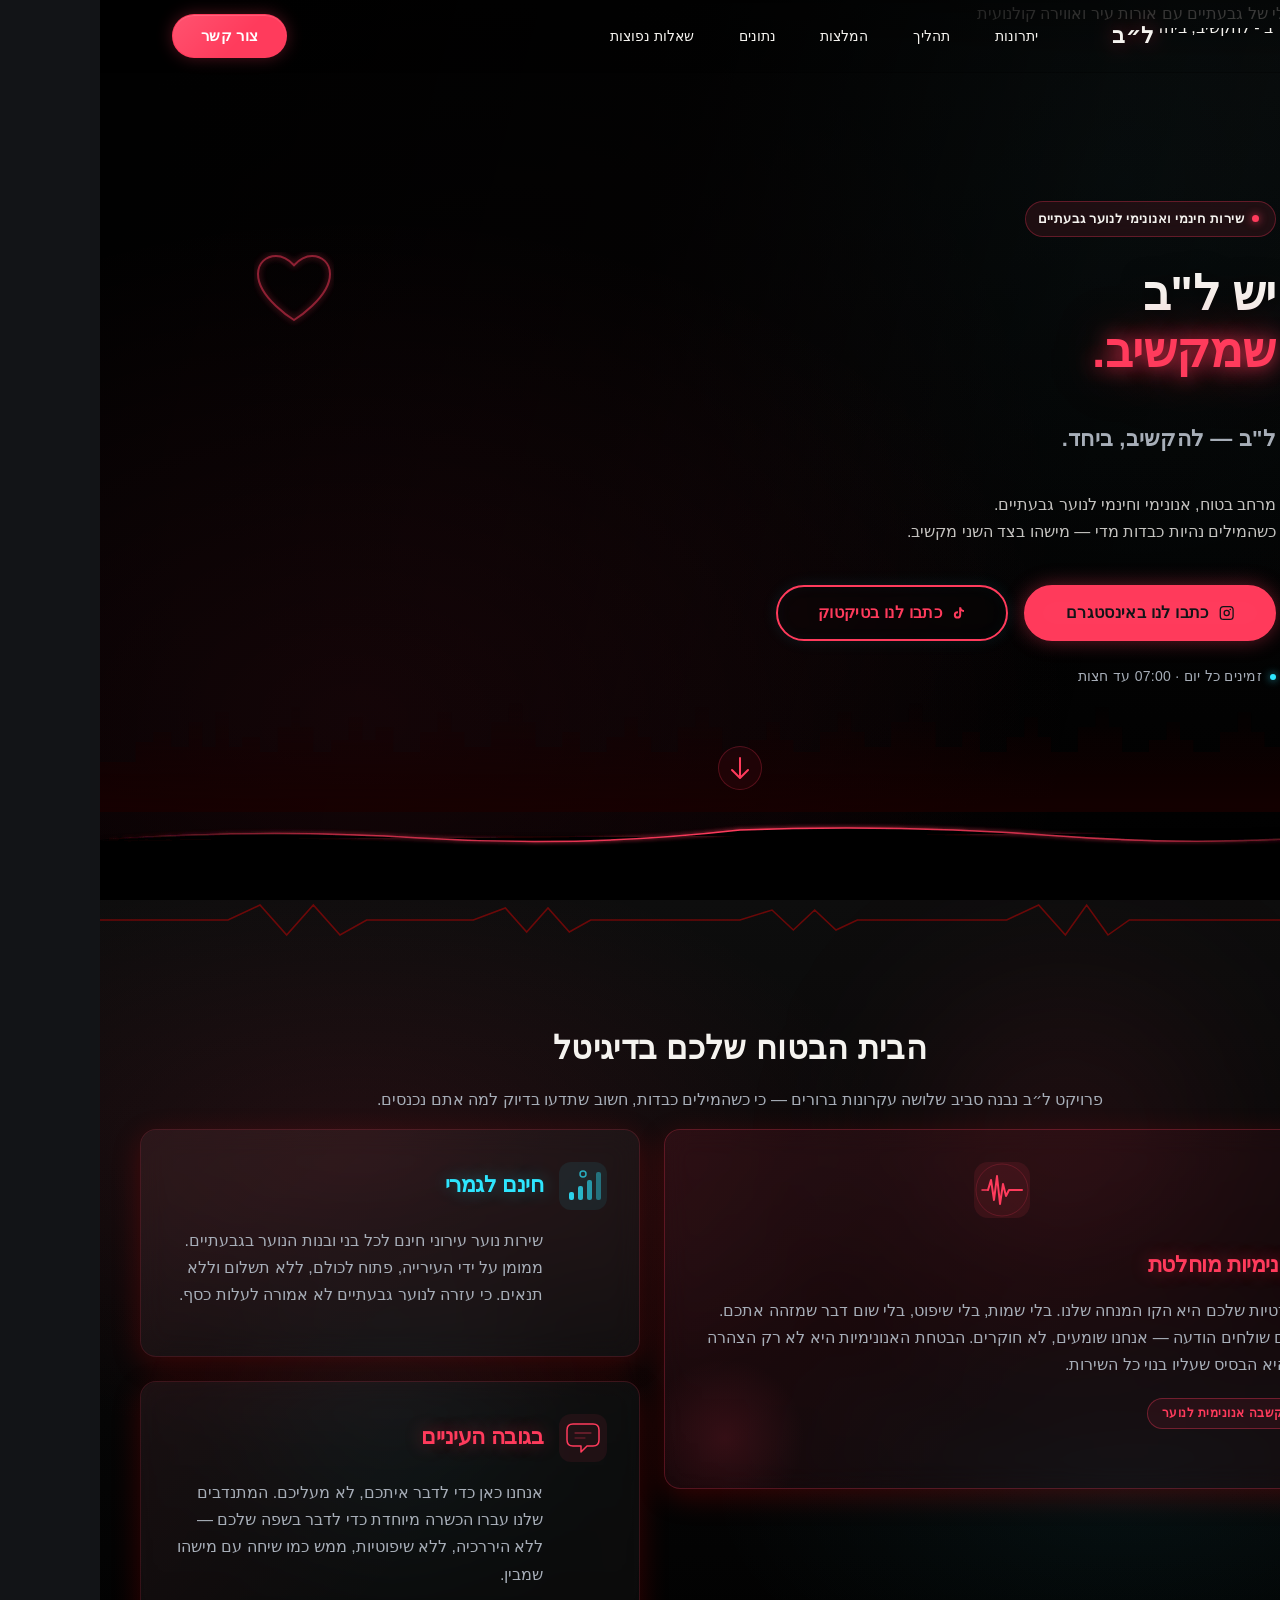
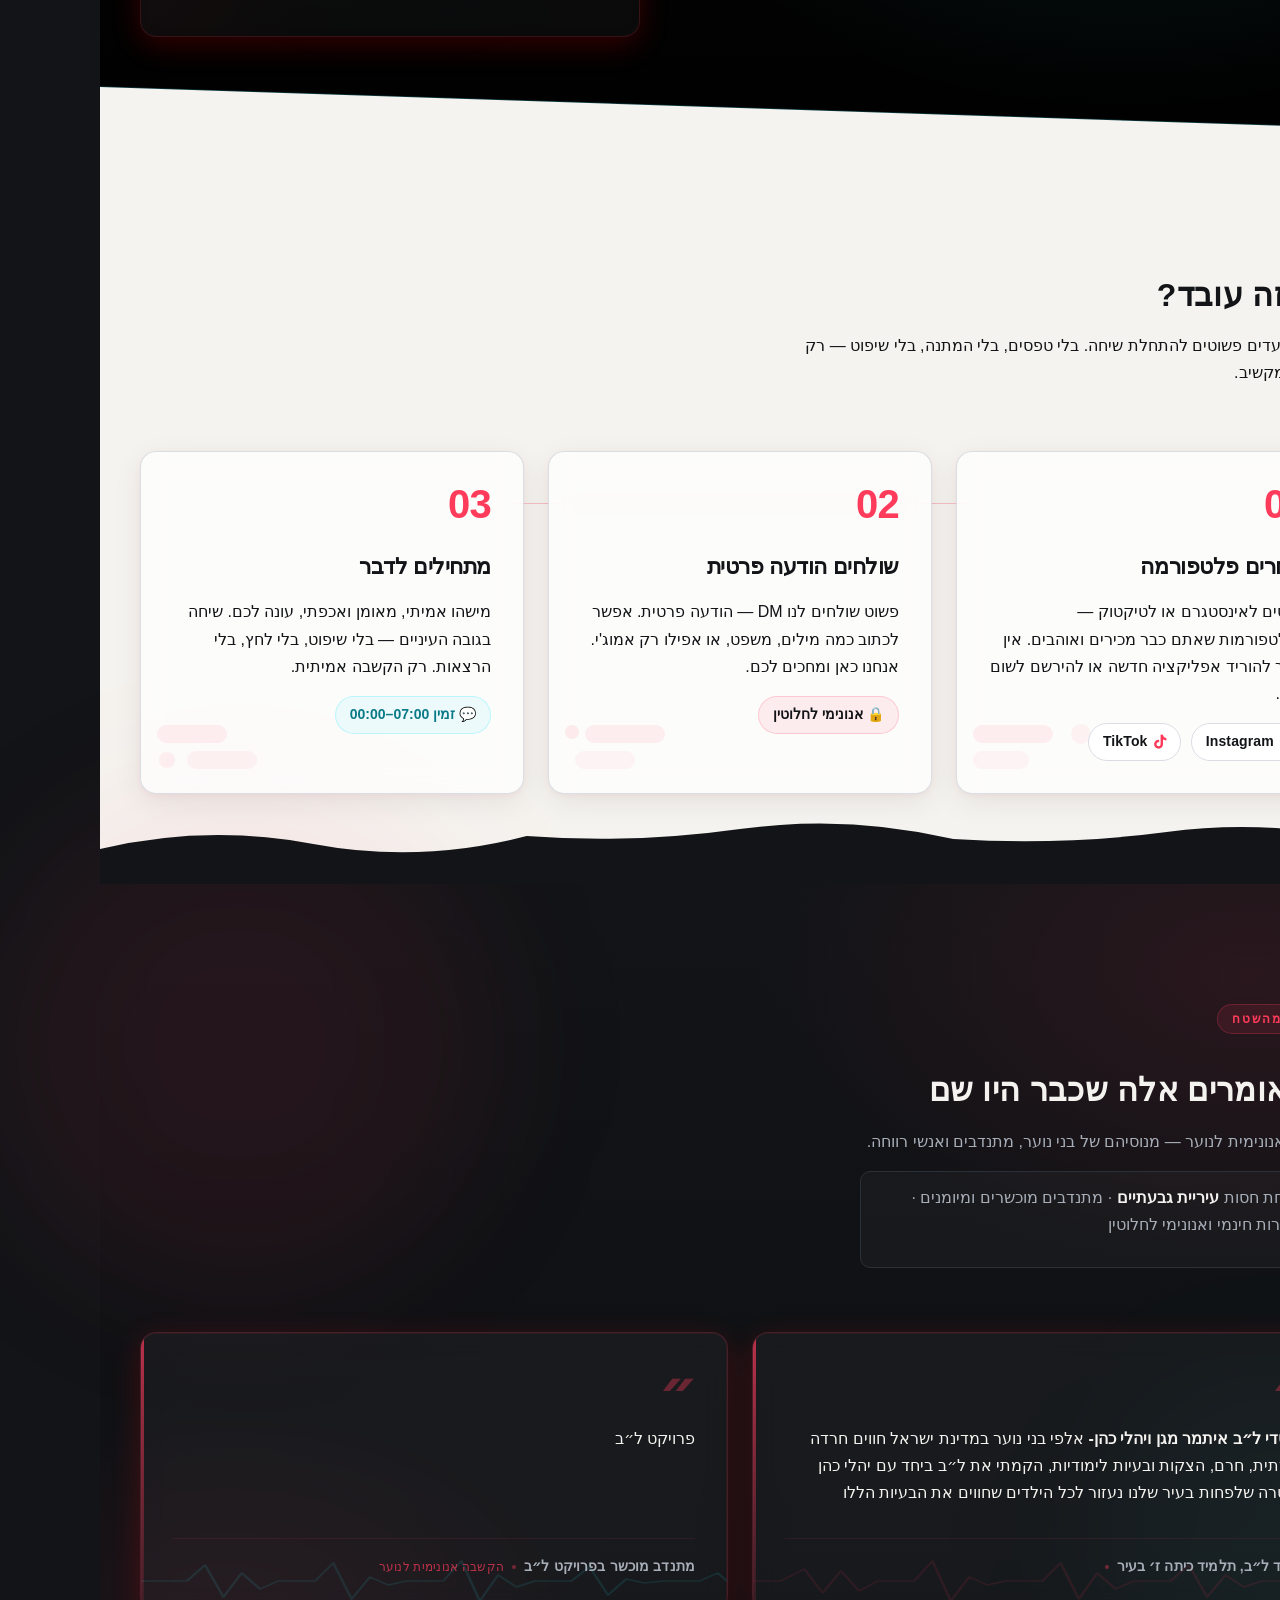
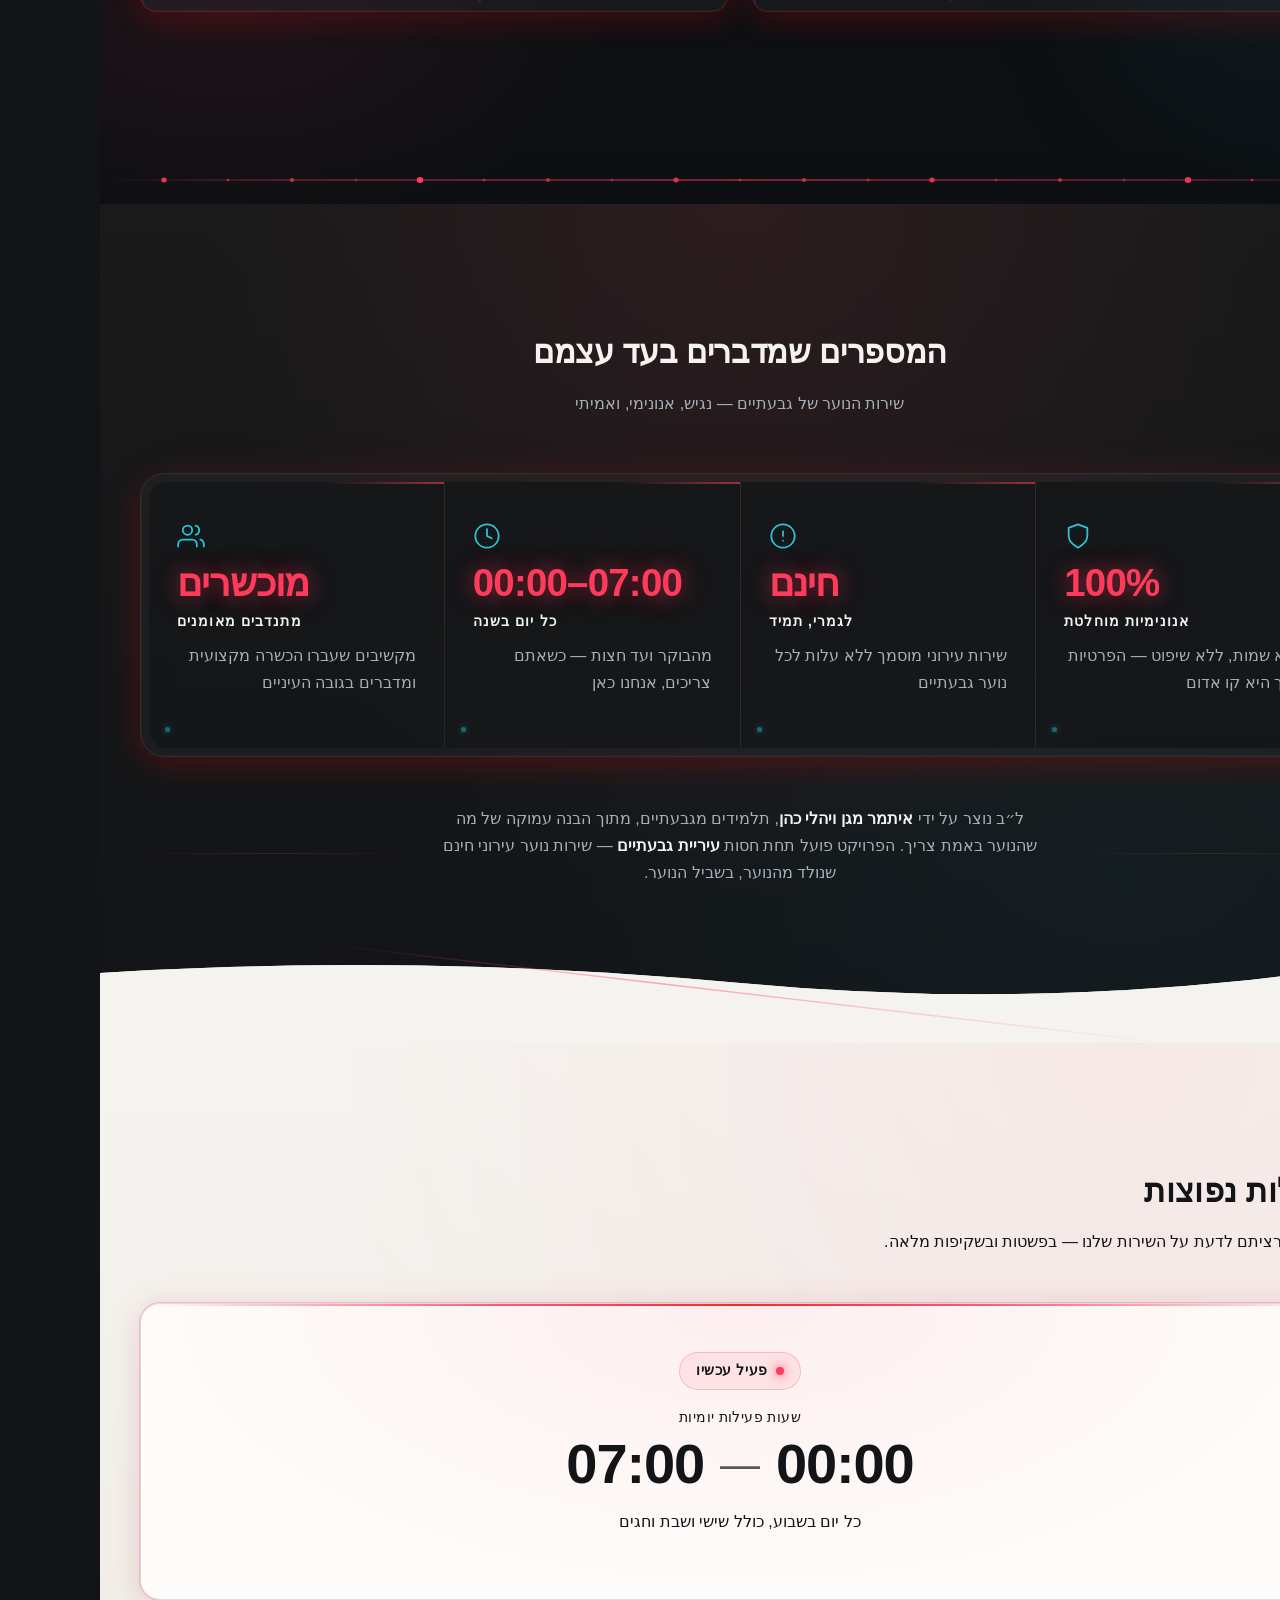
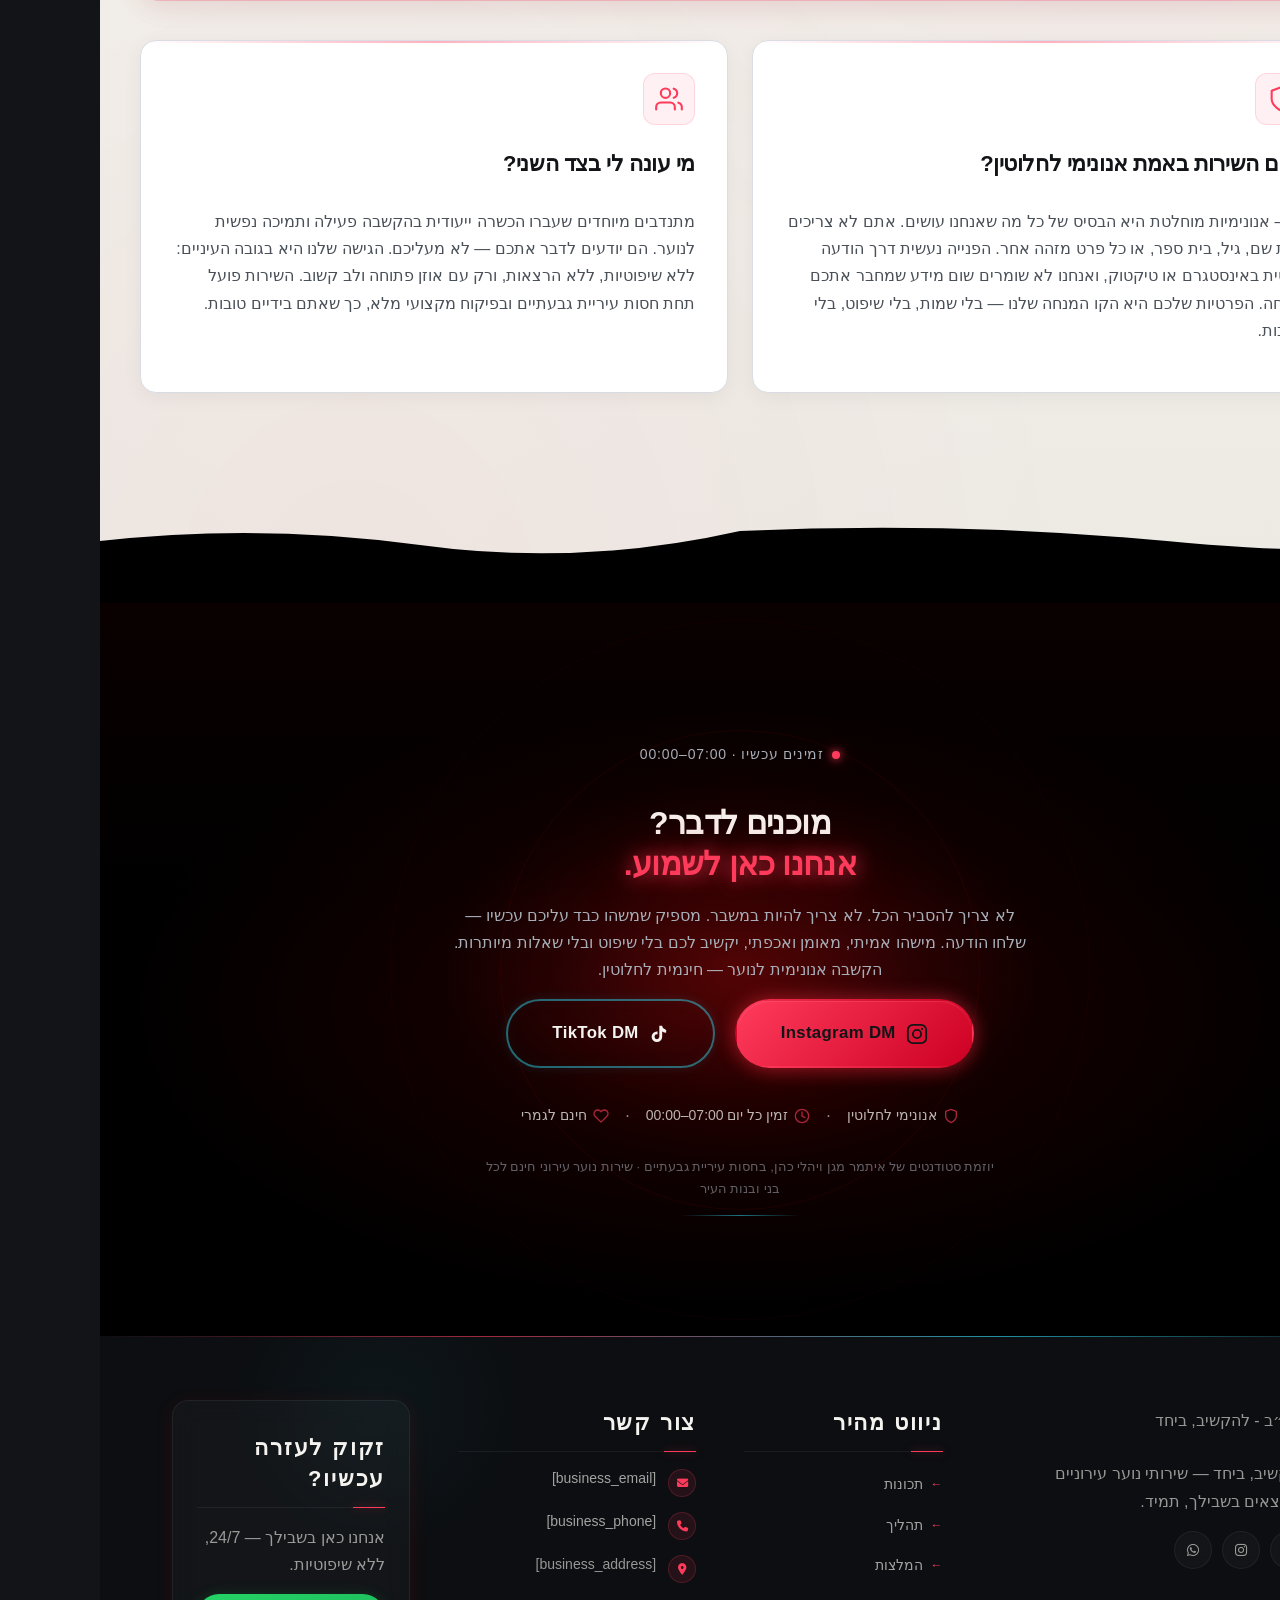
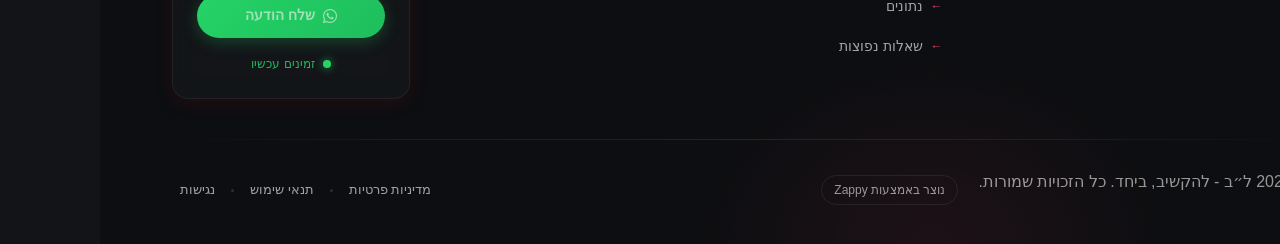
==== public/index.html @ 332a5bdf "Incremental sync: 1 page(s) — text_edit" ====
<!doctype html><html dir="rtl" lang="he"><head><meta charset="UTF-8"><meta content="width=device-width,initial-scale=1" name="viewport"><meta content="index, follow" name="robots"><title>דברו איתנו — אנחנו מקשיבים | ל״ב - להקשיב, ביחד</title><meta content="שירות הקשבה אנונימי וחינמי לנוער גבעתיים — פתוח כל יום מ-7 בבוקר עד חצות. מתנדבים מיומנים שמדברים אליך בגובה העיניים, ללא שיפוטיות. כתבו לנו עכשיו." name="description"><meta content="עזרה לנוער גבעתיים, הקשבה אנונימית לנוער, שירות נוער עירוני חינם, תמיכה נפשית נוער, מרחב בטוח לנוער" name="keywords"><link href="/assets/favicon.ico" rel="icon" type="image/x-icon"><link href="/assets/favicon-16x16.png" rel="icon" type="image/png" sizes="16x16"><link href="/assets/favicon-32x32.png" rel="icon" type="image/png" sizes="32x32"><link href="/assets/favicon-48x48.png" rel="icon" type="image/png" sizes="48x48"><link href="/assets/favicon-192x192.png" rel="icon" type="image/png" sizes="192x192"><link href="/assets/favicon-512x512.png" rel="icon" type="image/png" sizes="512x512"><link href="/assets/apple-touch-icon.png" rel="apple-touch-icon"><script>!function(){"use strict";var t="5ee4a1ee-c976-4458-a2c9-4d60a9ae523c",e="https://api.zappy5.com/api/analytics/track",a=18e5,n=2592e6,o=!0,i=!0,r=!0;var s=function(){var e="zappy_visitor_"+t,a=null;try{if(a=localStorage.getItem(e)){var o=JSON.parse(a),i=Date.now();if(i-o.created<n)return o.lastSeen=i,localStorage.setItem(e,JSON.stringify(o)),o.id}}catch(t){console.warn("Zappy Analytics: LocalStorage not available")}var r="zv_"+Date.now()+"_"+Math.random().toString(36).substr(2,9);try{localStorage.setItem(e,JSON.stringify({id:r,created:Date.now(),lastSeen:Date.now()}))}catch(t){}return r}(),c=function(){var e="zappy_session_"+t,n=null;try{if(n=sessionStorage.getItem(e)){var o=JSON.parse(n),i=Date.now();if(i-o.timestamp<a)return o.timestamp=i,sessionStorage.setItem(e,JSON.stringify(o)),o.id}}catch(t){console.warn("Zappy Analytics: SessionStorage not available")}var r="zs_"+Date.now()+"_"+Math.random().toString(36).substr(2,9);try{sessionStorage.setItem(e,JSON.stringify({id:r,timestamp:Date.now()}))}catch(t){}return r}();function l(a,n){n=n||{};var o={website_id:t,event_type:a,page_path:window.location.pathname,referrer:document.referrer||"direct",visitor_id:s,session_id:c,metadata:n};if(navigator.sendBeacon){var i=new Blob([JSON.stringify(o)],{type:"application/json"});navigator.sendBeacon(e,i)}else fetch(e,{method:"POST",headers:{"Content-Type":"application/json"},body:JSON.stringify(o),keepalive:!0}).catch(function(t){console.warn("Zappy Analytics: Failed to track event",t)})}o&&l("pageview",{title:document.title,url:window.location.href}),i&&document.addEventListener("click",function(t){var e=t.target;if("BUTTON"===e.tagName||e.closest("button")){var a="BUTTON"===e.tagName?e:e.closest("button");l("click",{element:"button",text:a.textContent.trim().substring(0,100),id:a.id||null,class:a.className||null})}else if("A"===e.tagName||e.closest("a")){var n="A"===e.tagName?e:e.closest("a");l("navigation",{element:"link",text:n.textContent.trim().substring(0,100),href:n.href,external:n.hostname!==window.location.hostname})}},!0),r&&document.addEventListener("submit",function(t){var e=t.target;l("form_submit",{form_id:e.id||null,form_name:e.name||null,form_action:e.action||null,form_method:e.method||"GET"})},!0);var d=Date.now();window.addEventListener("beforeunload",function(){l("page_unload",{time_on_page:Math.floor((Date.now()-d)/1e3),page_path:window.location.pathname})}),window.zappyAnalytics={track:l,getVisitorId:function(){return s},getSessionId:function(){return c}}}()</script><meta content="דברו איתנו — אנחנו מקשיבים | ל״ב - להקשיב, ביחד" property="og:title"><meta content="שירות הקשבה אנונימי וחינמי לנוער גבעתיים — פתוח כל יום מ-7 בבוקר עד חצות. מתנדבים מיומנים שמדברים אליך בגובה העיניים, ללא שיפוטיות. כתבו לנו עכשיו." property="og:description"><meta content="summary_large_image" name="twitter:card"><meta content="דברו איתנו — אנחנו מקשיבים | ל״ב - להקשיב, ביחד" name="twitter:title"><meta content="שירות הקשבה אנונימי וחינמי לנוער גבעתיים — פתוח כל יום מ-7 בבוקר עד חצות. מתנדבים מיומנים שמדברים אליך בגובה העיניים, ללא שיפוטיות. כתבו לנו עכשיו." name="twitter:description"><meta content="website" property="og:type"><meta content="he_IL" property="og:locale"><link href="https://cdnjs.cloudflare.com/ajax/libs/font-awesome/6.4.0/css/all.min.css" rel="stylesheet"><link href="/assets/favicon.ico" rel="icon" type="image/x-icon"><link href="/assets/favicon-16x16.png" rel="icon" type="image/png" sizes="16x16"><link href="/assets/favicon-32x32.png" rel="icon" type="image/png" sizes="32x32"><link href="/assets/favicon-48x48.png" rel="icon" type="image/png" sizes="48x48"><link href="/assets/favicon-192x192.png" rel="icon" type="image/png" sizes="192x192"><link href="/assets/favicon-512x512.png" rel="icon" type="image/png" sizes="512x512"><link href="/assets/apple-touch-icon.png" rel="apple-touch-icon"><link href="https://cdn.jsdelivr.net/npm/vanilla-cookieconsent@3/dist/cookieconsent.css" rel="stylesheet"><script src="https://cdn.jsdelivr.net/npm/vanilla-cookieconsent@3/dist/cookieconsent.umd.js"></script><script src="https://cdn.jsdelivr.net/gh/mickidum/acc_toolbar/acctoolbar/acctoolbar.min.js"></script><link href="/styles.css" rel="stylesheet"><style id="zappy-dropdown-submenu-styles">#navMenu li:has(.sub-menu),.nav-menu li:has(.sub-menu),.navbar li:has(.sub-menu),nav li:has(.sub-menu){position:relative}#navMenu .sub-menu,.nav-menu .sub-menu,.navbar .sub-menu,nav .sub-menu{display:block!important;position:absolute!important;top:100%;left:0;min-width:220px;background:#fff;border-radius:8px;box-shadow:0 8px 25px rgba(0,0,0,.15);padding:8px 0;opacity:0;visibility:hidden;transform:translateY(10px);transition:all .3s ease;z-index:1000;list-style:none;pointer-events:none}#navMenu li:hover>.sub-menu,.nav-menu li:hover>.sub-menu,.navbar li:hover>.sub-menu,nav li:hover>.sub-menu{opacity:1!important;visibility:visible!important;transform:translateY(0)!important;pointer-events:auto!important}.sub-menu li{list-style:none;margin:0;padding:0}.sub-menu a{display:block!important;padding:10px 16px!important;color:var(--text-dark,#333)!important;font-weight:500;text-decoration:none;white-space:nowrap;transition:background-color .2s}.sub-menu .zappy-nav-child>a{padding-left:28px!important;font-size:.9em!important;opacity:.85!important}[dir=rtl] .sub-menu .zappy-nav-child>a,html[lang=ar] .sub-menu .zappy-nav-child>a,html[lang=he] .sub-menu .zappy-nav-child>a{padding-left:10px!important;padding-right:28px!important}.sub-menu .zappy-nav-parent>a{font-weight:600!important}.sub-menu a:hover{background-color:#f5f5f5}[dir=rtl] .nav-menu .sub-menu,[dir=rtl] .navbar .sub-menu,[dir=rtl] nav .sub-menu,html[lang=ar] .nav-menu .sub-menu,html[lang=ar] .navbar .sub-menu,html[lang=ar] nav .sub-menu,html[lang=he] .nav-menu .sub-menu,html[lang=he] .navbar .sub-menu,html[lang=he] nav .sub-menu{left:auto!important;right:0!important}.sub-menu:empty,.sub-menu:not(:has(li)):not(:has(> a)),.sub-menu:not(:has(li:not(.zappy-hidden-menu-item))):not(:has(> a)){display:none!important;opacity:0!important;visibility:hidden!important;pointer-events:none!important}li:has(.menu-group-title):hover>.sub-menu{opacity:1!important;visibility:visible!important;transform:translateY(0)!important;pointer-events:auto!important}#navMenu>li>.menu-group-title,.nav-menu>li>.menu-group-title{display:inline-block;padding:.5rem 1rem;cursor:default;user-select:none}@media (max-width:768px){#navMenu .sub-menu,.nav-menu .sub-menu,.navbar .sub-menu,nav .sub-menu{position:static!important;transform:none!important;box-shadow:none!important;background:0 0!important;max-height:0;overflow:hidden;opacity:0;visibility:hidden;transition:max-height .3s ease,opacity .3s ease;padding:0!important;border-radius:0!important}#navMenu .sub-menu.mobile-expanded,.nav-menu .sub-menu.mobile-expanded,.navbar .sub-menu.mobile-expanded{max-height:none!important;overflow-y:visible!important;opacity:1!important;visibility:visible!important;padding:8px 0 8px 16px!important}[dir=rtl] .sub-menu.mobile-expanded,html[lang=he] .sub-menu.mobile-expanded{padding:8px 16px 8px 0!important}#navMenu li:hover>.sub-menu,.nav-menu li:hover>.sub-menu,.navbar li:hover>.sub-menu,nav li:hover>.sub-menu{opacity:0;visibility:hidden;pointer-events:none}#navMenu li>.sub-menu.mobile-expanded,.nav-menu li>.sub-menu.mobile-expanded,.navbar li>.sub-menu.mobile-expanded,nav li>.sub-menu.mobile-expanded{opacity:1!important;visibility:visible!important;pointer-events:auto!important}#navMenu li:has(.sub-menu),.nav-menu li:has(.sub-menu),.navbar li:has(.sub-menu),nav li:has(.sub-menu){display:flex!important;flex-wrap:wrap!important;align-items:center!important;position:relative!important;min-height:44px!important}#navMenu li:has(.sub-menu)>a,.nav-menu li:has(.sub-menu)>a,.navbar li:has(.sub-menu)>a,nav li:has(.sub-menu)>a{flex:1!important;min-width:0!important}#navMenu li:has(.sub-menu)>.menu-group-title,.nav-menu li:has(.sub-menu)>.menu-group-title,.navbar li:has(.sub-menu)>.menu-group-title,nav li:has(.sub-menu)>.menu-group-title{flex:1!important;min-width:0!important;padding:0!important;line-height:inherit!important}#navMenu li:has(.sub-menu)>.sub-menu,.nav-menu li:has(.sub-menu)>.sub-menu,.navbar li:has(.sub-menu)>.sub-menu,nav li:has(.sub-menu)>.sub-menu{flex-basis:100%!important;width:100%!important}#navMenu li:has(.sub-menu)>a [class*=arrow],#navMenu li:has(.sub-menu)>a [class*=chevron],.nav-menu li:has(.sub-menu)>a .fa-angle-down,.nav-menu li:has(.sub-menu)>a .fa-chevron-down,.nav-menu li:has(.sub-menu)>a [class*=arrow],.nav-menu li:has(.sub-menu)>a [class*=chevron],nav li:has(.sub-menu)>a [class*=arrow],nav li:has(.sub-menu)>a [class*=chevron]{display:none!important;visibility:hidden!important}.mobile-submenu-toggle{display:flex!important;align-items:center!important;justify-content:center!important;width:44px!important;height:auto!important;background:0 0!important;border:none!important;cursor:pointer!important;color:var(--text-light)!important;position:static!important;flex-shrink:0!important;align-self:stretch!important;z-index:2!important;padding:0!important;margin:0!important}.mobile-submenu-toggle::after{content:''!important;width:0!important;height:0!important;border-left:6px solid transparent!important;border-right:6px solid transparent!important;border-top:7px solid currentColor!important;transition:transform .3s ease!important}.mobile-submenu-toggle.expanded::after{transform:rotate(180deg)!important}.sub-menu a{padding:10px 0!important;display:block!important;color:var(--text-light)!important;white-space:normal!important}.sub-menu .zappy-nav-child>a{padding-left:28px!important;font-size:.9em!important;opacity:.85!important}[dir=rtl] .sub-menu .zappy-nav-child>a,html[lang=ar] .sub-menu .zappy-nav-child>a,html[lang=he] .sub-menu .zappy-nav-child>a{padding-left:0!important;padding-right:28px!important}.sub-menu .zappy-nav-parent>a{font-weight:600!important}#navMenu.active,.nav-menu.active{max-width:100vw!important;overflow-x:hidden!important;box-sizing:border-box!important}.navbar .sub-menu li a,.zappy-products-dropdown .sub-menu a,nav.navbar .sub-menu li a{color:var(--text-light)!important}}@media (min-width:769px){.mobile-submenu-toggle{display:none!important}}</style><style id="zappy-widget-visibility">html[dir=rtl] .whatsapp-float{right:20px!important;left:auto!important}html:not([dir]) .whatsapp-float,html[dir=ltr] .whatsapp-float{left:20px!important;right:auto!important}html[dir=rtl] #mic-access-tool-general-button,html[dir=rtl] #mic-init-access-tool #mic-access-tool-general-button,html[dir=rtl] #mic-init-access-tool .mic-access-tool-general-button,html[dir=rtl] ._access-icon,html[dir=rtl] .mic-access-tool-general-button{left:20px!important;right:auto!important}html:not([dir]) #mic-access-tool-general-button,html:not([dir]) #mic-init-access-tool #mic-access-tool-general-button,html:not([dir]) #mic-init-access-tool .mic-access-tool-general-button,html:not([dir]) ._access-icon,html:not([dir]) .mic-access-tool-general-button,html[dir=ltr] #mic-access-tool-general-button,html[dir=ltr] #mic-init-access-tool #mic-access-tool-general-button,html[dir=ltr] #mic-init-access-tool .mic-access-tool-general-button,html[dir=ltr] ._access-icon,html[dir=ltr] .mic-access-tool-general-button{right:20px!important;left:auto!important}@media (max-width:768px){.whatsapp-float{display:flex!important}}@media (min-width:769px){.whatsapp-float{display:flex!important}}@media (max-width:768px){#mic-access-tool-general-button,#mic-init-access-tool #mic-access-tool-general-button,#mic-init-access-tool .mic-access-tool-general-button,._access-icon,.mic-access-tool-general-button{display:flex!important;visibility:visible!important;opacity:1!important;pointer-events:auto!important}#mic-access-tool-box.opened-mic-access-tool,#mic-init-access-tool #mic-access-tool-box.opened-mic-access-tool,.mic-access-tool-box.opened-mic-access-tool{visibility:visible!important;opacity:1!important;pointer-events:auto!important}}@media (min-width:769px){#mic-access-tool-general-button,#mic-init-access-tool #mic-access-tool-general-button,#mic-init-access-tool .mic-access-tool-general-button,._access-icon,.mic-access-tool-general-button{display:flex!important;visibility:visible!important;opacity:1!important;pointer-events:auto!important}#mic-access-tool-box.opened-mic-access-tool,#mic-init-access-tool #mic-access-tool-box.opened-mic-access-tool,.mic-access-tool-box.opened-mic-access-tool{visibility:visible!important;opacity:1!important;pointer-events:auto!important}}</style></head><body><nav class="navbar" dir="rtl"><button aria-label="Menu" class="mobile-toggle" id="mobileToggle"><svg viewBox="0 0 24 24" fill="none" height="24" width="24" class="hamburger-icon"><path d="M3 12h18M3 6h18M3 18h18" stroke="currentColor" stroke-width="2" stroke-linecap="round"></path></svg> <svg viewBox="0 0 24 24" fill="none" height="24" width="24" class="close-icon" style="display:none"><path d="M18 6L6 18M6 6l12 12" stroke="currentColor" stroke-width="2" stroke-linecap="round"></path></svg></button> <button aria-label="Call" class="phone-header-btn" data-phone="[business_phone]"><svg viewBox="0 0 24 24" fill="currentColor" height="20" width="20"><path d="M22 16.92v3a2 2 0 0 1-2.18 2 19.79 19.79 0 0 1-8.63-3.07 19.5 19.5 0 0 1-6-6 19.79 19.79 0 0 1-3.07-8.67A2 2 0 0 1 4.11 2h3a2 2 0 0 1 2 1.72 12.84 12.84 0 0 0 .7 2.81 2 2 0 0 1-.45 2.11L8.09 9.91a16 16 0 0 0 6 6l1.27-1.27a2 2 0 0 1 2.11-.45 12.84 12.84 0 0 0 2.81.7A2 2 0 0 1 22 16.92z"></path></svg></button><div class="nav-container"><div class="nav-right-group"><div class="nav-brand"><a href="/" class="logo-link"><img alt="ל״ב - להקשיב, ביחד" src="/assets/logo.webp" class="logo"></a></div><ul class="nav-menu" id="navMenu"><li><a href="#features">יתרונות</a></li><li><a href="#process">תהליך</a></li><li><a href="#testimonials">המלצות</a></li><li><a href="#stats">נתונים</a></li><li><a href="#faq">שאלות נפוצות</a></li></ul></div><div class="nav-cta-container"><a href="#cta" class="nav-cta-btn">צור קשר</a></div></div></nav><script>window.addEventListener("load",function(){const e=document.querySelector(".navbar, nav, header");if(!e)return void console.log("[Navbar] Navbar element not found");let t=document.getElementById("mobileToggle")||document.querySelector(".mobile-toggle")||document.querySelector(".hamburger")||document.querySelector(".hamburger-menu")||document.querySelector(".menu-toggle")||document.querySelector(".burger-menu")||document.querySelector('[aria-label="Menu"]')||document.querySelector('[aria-label="תפריט"]');const o=document.querySelector(".phone-header-btn"),n=window.getComputedStyle(e);let r=n.backgroundColor;if(console.log("[Navbar] Initial navbar background:",r),"transparent"===r||"rgba(0, 0, 0, 0)"===r||r.startsWith("rgba")&&r.includes(", 0)")){const e=n.backgroundImage;if(e&&"none"!==e)console.log("[Navbar] Navbar has background image/gradient, using dark text"),r="rgb(240, 240, 240)";else{const e=window.getComputedStyle(document.body).backgroundColor;console.log("[Navbar] Navbar transparent, using body background:",e),r=e}}const i=r.match(/\d+/g);if(i&&i.length>=3){const e=(.299*parseInt(i[0])+.587*parseInt(i[1])+.114*parseInt(i[2]))/255;console.log("[Navbar] Mobile button colors preserved from Claude CSS (luminance:",e.toFixed(2)+")");const n=document.createElement("style");n.id="zappy-mobile-nav-fix";document.documentElement.lang;document.documentElement.dir,n.textContent='\n        /* Hide mobile buttons on desktop, show only on mobile */\n        @media (min-width: 769px) {\n          .mobile-toggle,\n          .phone-header-btn {\n            display: none !important;\n          }\n        }\n        \n        /* Show and position mobile buttons correctly on mobile */\n        @media (max-width: 768px) {\n          .mobile-toggle,\n          .phone-header-btn {\n            position: absolute !important;\n            top: 0 !important;\n            bottom: 0 !important;\n            margin-top: auto !important;\n            margin-bottom: auto !important;\n            z-index: 1001 !important;\n            display: flex !important;\n            align-items: center !important;\n            justify-content: center !important;\n            width: 36px !important;\n            height: 36px !important;\n            border-radius: 50% !important;\n            border: none !important;\n            cursor: pointer !important;\n            padding: 6px !important;\n            background: none !important;\n            color: var(--nav-text, var(--text-light)) !important;\n            touch-action: manipulation !important;\n            -webkit-tap-highlight-color: transparent !important;\n          }\n          \n          /* LTR positioning (default): hamburger LEFT, phone RIGHT */\n          html:not([dir="rtl"]):not([lang="he"]):not([lang="ar"]) .mobile-toggle,\n          html[dir="ltr"] .mobile-toggle {\n            left: 12px !important;\n            right: auto !important;\n          }\n          html:not([dir="rtl"]):not([lang="he"]):not([lang="ar"]) .phone-header-btn,\n          html[dir="ltr"] .phone-header-btn {\n            right: 12px !important;\n            left: auto !important;\n          }\n          \n          /* RTL positioning: hamburger RIGHT, phone LEFT */\n          html[dir="rtl"] .mobile-toggle,\n          html[lang="he"] .mobile-toggle,\n          html[lang="ar"] .mobile-toggle {\n            right: 12px !important;\n            left: auto !important;\n          }\n          html[dir="rtl"] .phone-header-btn,\n          html[lang="he"] .phone-header-btn,\n          html[lang="ar"] .phone-header-btn {\n            left: 12px !important;\n            right: auto !important;\n          }\n          \n          /* CRITICAL: Ensure nav-container has min-height on mobile */\n          /* All children are positioned absolutely/fixed on mobile, so height:auto collapses to 0 */\n          .nav-container {\n            min-height: 70px !important;\n            position: relative !important;\n          }\n          \n          /* Ensure SVG icons are properly sized and inherit color */\n          .mobile-toggle svg,\n          .phone-header-btn svg {\n            width: 24px !important;\n            height: 24px !important;\n            /* Don\'t force display - let JavaScript control hamburger/close toggle */\n          }\n          \n          /* Reset nav-cta-container on mobile - remove desktop box-shadow/padding */\n          /* that creates a visible ghost box when CTA button is hidden */\n          .nav-cta-container {\n            box-shadow: none !important;\n            padding: 0 !important;\n          }\n          \n          /* Hide nav-cta-container entirely on mobile when there\'s no lang-switcher */\n          /* (only the CTA button is inside, and it\'s hidden on mobile) */\n          .nav-cta-container:not(:has(.lang-switcher)) {\n            display: none !important;\n          }\n          \n          /* CRITICAL: Prevent hero image fade gradient from bleeding over headline text */\n          /* The .image-fade-gradient has bottom: -30px (extends below parent) */\n          /* On mobile stacked layout, this overlaps the h1 text below the image */\n          .hero-image-column {\n            overflow: hidden !important;\n          }\n          .image-fade-gradient {\n            bottom: 0 !important;\n          }\n          \n          /* Hide desktop language switcher on mobile - hamburger menu handles it */\n          /* High specificity to override stored CSS */\n          .lang-switcher,\n          .nav-cta-container .lang-switcher,\n          .nav-container .lang-switcher,\n          .navbar .lang-switcher,\n          .navbar .nav-cta-container .lang-switcher {\n            display: none !important;\n          }\n        }\n      ';const r=document.getElementById("zappy-mobile-nav-fix");r&&r.remove(),document.head.appendChild(n),console.log("[Navbar] Critical CSS injected for mobile nav positioning");const a=window.innerWidth<=768;if(t){const e=t.querySelector(".hamburger-icon"),o=t.querySelector(".close-icon");e&&(e.style.setProperty("width","24px","important"),e.style.setProperty("height","24px","important"),e.style.setProperty("display","block","important")),o&&(o.style.setProperty("width","24px","important"),o.style.setProperty("height","24px","important"),o.style.setProperty("display","none","important")),a?(t.style.setProperty("position","absolute","important"),t.style.setProperty("top","0","important"),t.style.setProperty("bottom","0","important"),t.style.setProperty("margin-top","auto","important"),t.style.setProperty("margin-bottom","auto","important"),t.style.setProperty("z-index","1001","important"),t.style.removeProperty("left"),t.style.removeProperty("right"),console.log("[Navbar] Mobile toggle positioning applied (mobile viewport)")):(t.style.removeProperty("position"),t.style.removeProperty("top"),t.style.removeProperty("transform"),t.style.removeProperty("z-index"),t.style.removeProperty("left"),t.style.removeProperty("right"),console.log("[Navbar] Desktop viewport - cleared mobile toggle inline positioning"))}if(o){const e=o.querySelector("svg");e&&(e.style.width="24px",e.style.height="24px",e.setAttribute("width","24"),e.setAttribute("height","24")),a?(o.style.setProperty("position","absolute","important"),o.style.setProperty("top","0","important"),o.style.setProperty("bottom","0","important"),o.style.setProperty("margin-top","auto","important"),o.style.setProperty("margin-bottom","auto","important"),o.style.setProperty("z-index","1001","important"),o.style.removeProperty("left"),o.style.removeProperty("right"),console.log("[Navbar] Phone button positioning applied (mobile viewport)")):(o.style.removeProperty("position"),o.style.removeProperty("top"),o.style.removeProperty("transform"),o.style.removeProperty("z-index"),o.style.removeProperty("left"),o.style.removeProperty("right"),console.log("[Navbar] Desktop viewport - cleared phone button inline positioning"))}}else console.log("[Navbar] Could not parse background color:",r);t=document.getElementById("mobileToggle")||document.querySelector(".mobile-toggle")||document.querySelector(".hamburger")||document.querySelector(".hamburger-menu")||document.querySelector(".menu-toggle")||document.querySelector(".burger-menu")||document.querySelector('[aria-label="Menu"]')||document.querySelector('[aria-label="תפריט"]');const a=document.getElementById("navMenu")||document.querySelector(".nav-menu")||document.querySelector(".nav-links")||document.querySelector("nav ul:not(.submenu)");if(!t||!a)return void console.log("[Navbar] Mobile toggle or menu not found:",{toggle:!!t,menu:!!a});a.id||(a.id="navMenu"),console.log("[Navbar] Initializing mobile menu...");const l=t.cloneNode(!0);t.parentNode.replaceChild(l,t);var s=0;function p(e){var t=Date.now();t-s<300||(s=t,function(e){e.preventDefault(),e.stopPropagation();const t=l.querySelector(".hamburger-icon"),o=l.querySelector(".close-icon");a.classList.contains("active")?(a.classList.remove("active"),t&&t.style.setProperty("display","block","important"),o&&o.style.setProperty("display","none","important"),document.body.style.overflow="",console.log("[Navbar] Menu closed")):(a.classList.add("active"),t&&t.style.setProperty("display","none","important"),o&&o.style.setProperty("display","block","important"),document.body.style.overflow="hidden",console.log("[Navbar] Menu opened"))}(e))}l.addEventListener("click",p),l.addEventListener("touchend",p),a.querySelectorAll("a").forEach(function(e){e.addEventListener("click",function(){if("#"===this.getAttribute("href"))return;const e=l.querySelector(".hamburger-icon"),t=l.querySelector(".close-icon");a.classList.remove("active"),e&&e.style.setProperty("display","block","important"),t&&t.style.setProperty("display","none","important"),document.body.style.overflow="",console.log("[Navbar] Menu closed (link clicked)")})});var c=a.querySelectorAll(".dropdown-toggle");c.forEach(function(e){e.addEventListener("click",function(e){e.preventDefault(),e.stopPropagation();var t=this.closest(".nav-dropdown");t&&(t.parentNode.querySelectorAll(".nav-dropdown.open").forEach(function(e){e!==t&&e.classList.remove("open")}),t.classList.toggle("open"),console.log("[Navbar] Dropdown toggled:",t.classList.contains("open")?"open":"closed"))})}),document.addEventListener("click",function(e){e.target.closest(".nav-dropdown")||document.querySelectorAll(".nav-dropdown.open").forEach(function(e){e.classList.remove("open")})}),console.log("[Navbar] Dropdown handlers initialized for "+c.length+" dropdowns"),o&&o.addEventListener("click",function(){const e=document.querySelectorAll('a[href^="tel:"]'),t=e.length>0?e[0].getAttribute("href").replace("tel:",""):"[business_phone]";window.location.href="tel:"+t,console.log("[Navbar] Phone button clicked")}),console.log("[Navbar] Mobile menu initialized successfully")})</script><main><section class="index-hero-section" data-layout-spec="בית-hero" dir="rtl" id="index-hero-section" data-hero-type="fullscreen-scrim"><div class="index-hero-bg"><div style="position:absolute !important;top:0px !important;left:0px !important;width:100% !important;height:100% !important;max-width:none !important;margin-left:0px !important;margin-right:0px !important;display:block !important;z-index:1 !important;overflow:hidden !important" data-element-id="img-1778241905182-ml6ohcb3t" data-element-type="image" data-zappy-wrapper-margins-applied="true" data-zappy-zoom-clip="true" data-zappy-zoom-wrapper="true" data-zappy-zoom-wrapper-align="center" data-zappy-zoom-wrapper-width-mode="full"><img alt="נוף עירוני לילי של גבעתיים עם אורות עיר ואווירה קולנועית" src="/assets/site-index-hero-image-1.webp" data-context="Cinematic night-time urban Givataim Israel street scene, dark moody atmosphere, city lights glowing in the distance, subtle phone screen blue-white notification glow reflecting on wet pavement, deep charcoal and black color grade, neon red ambient light hints, bokeh city background, cinematic wide angle, youth social welfare emotional atmosphere, photorealistic, high contrast, dark film look" data-element-id="img-1778241905182-ml6ohcb3t" data-element-type="image" data-hero-background="true" data-hero-bg="true" data-placeholder="index-hero-image-1" data-zappy-zoom="1" height="1080" style="object-position:50% 50%;margin:0px !important;position:absolute !important;left:0% !important;top:0% !important;width:100% !important;height:100% !important;max-width:none !important;max-height:none !important;display:block !important;object-fit:cover !important" width="1920"></div></div><div class="index-hero-scrim" aria-hidden="true"></div><div class="index-hero-heart-deco" aria-hidden="true"><svg viewBox="0 0 80 74" xmlns="http://www.w3.org/2000/svg" aria-hidden="true" fill="none" height="74" width="80" data-no-icon-edit="true"><path d="M40 68 C40 68 4 46 4 22 C4 11 12 4 22 4 C28.6 4 34.6 7.4 40 13.2 C45.4 7.4 51.4 4 58 4 C68 4 76 11 76 22 C76 46 40 68 40 68Z" fill="none" stroke="#FF3B5C" stroke-width="2" filter="url(#heartGlow)"></path><defs><filter height="180%" id="heartGlow" width="180%" x="-40%" y="-40%"><feGaussianBlur result="blur" stdDeviation="3"></feGaussianBlur><feMerge><feMergeNode in="blur"></feMergeNode><feMergeNode in="SourceGraphic"></feMergeNode></feMerge></filter></defs></svg></div><div class="index-hero-skyline" aria-hidden="true"><svg viewBox="0 0 1440 160" xmlns="http://www.w3.org/2000/svg" aria-hidden="true" height="160" width="100%" data-no-icon-edit="true" preserveAspectRatio="none"><defs><linearGradient id="skylineGrad" x1="0" x2="0" y1="0" y2="1"><stop offset="0%" stop-color="#1A0000" stop-opacity="0"></stop><stop offset="100%" stop-color="#1A0000" stop-opacity="0.9"></stop></linearGradient></defs><path d="M0,160 L0,110 L40,110 L40,90 L60,90 L60,80 L80,80 L80,95 L100,95 L100,70 L115,70 L115,95 L130,95 L130,60 L145,60 L145,95 L160,95 L160,85 L180,85 L180,100 L200,100 L200,75 L215,75 L215,55 L225,55 L225,75 L240,75 L240,100 L260,100 L260,88 L280,88 L280,65 L295,65 L295,88 L310,88 L310,75 L330,75 L330,100 L360,100 L360,80 L380,80 L380,60 L395,60 L395,80 L410,80 L410,95 L440,95 L440,70 L460,70 L460,50 L475,50 L475,70 L490,70 L490,95 L520,95 L520,80 L540,80 L540,100 L570,100 L570,85 L590,85 L590,65 L605,65 L605,85 L620,85 L620,100 L650,100 L650,75 L670,75 L670,55 L685,55 L685,75 L700,75 L700,100 L730,100 L730,88 L750,88 L750,70 L765,70 L765,88 L780,88 L780,100 L810,100 L810,80 L830,80 L830,60 L845,60 L845,80 L860,80 L860,95 L890,95 L890,70 L910,70 L910,50 L925,50 L925,70 L940,70 L940,95 L970,95 L970,80 L990,80 L990,100 L1020,100 L1020,85 L1040,85 L1040,65 L1055,65 L1055,85 L1070,85 L1070,100 L1100,100 L1100,75 L1120,75 L1120,55 L1135,55 L1135,75 L1150,75 L1150,100 L1180,100 L1180,88 L1200,88 L1200,70 L1215,70 L1215,88 L1230,88 L1230,100 L1260,100 L1260,80 L1280,80 L1280,60 L1295,60 L1295,80 L1310,80 L1310,95 L1340,95 L1340,70 L1360,70 L1360,50 L1375,50 L1375,70 L1390,70 L1390,95 L1440,95 L1440,160 Z" fill="url(#skylineGrad)"></path></svg></div><div class="index-hero-content"><div class="index-hero-inner"><div class="index-hero-badge"><span class="index-hero-badge-dot" aria-hidden="true"></span> <span>שירות חינמי ואנונימי לנוער גבעתיים</span></div><h1 class="index-hero-h1">יש ל"ב<br><span class="index-hero-h1-sub">שמקשיב.</span></h1><h3 class="index-hero-h3">ל"ב — להקשיב, ביחד.</h3><p class="index-hero-body">מרחב בטוח, אנונימי וחינמי לנוער גבעתיים.<br>כשהמילים נהיות כבדות מדי — מישהו בצד השני מקשיב.</p><div class="index-hero-ctas"><a href="https://www.instagram.com/project_lev26?igsh=enJ6bHQ4NTlqM3Zr&amp;utm_source=qr" class="btn btn-primary index-hero-btn-primary" target="_blank" rel="noopener noreferrer" data-element-id="btn-1778241905177-4pgi733al" data-element-type="button" data-native-element="true" style="outline:currentcolor;border-color:var(--primary-color, var(--primary, #8B0000)) !important;color:rgb(255, 255, 255) !important;background-color:var(--primary-color, var(--primary, #8B0000)) !important;background-image:none !important"><svg viewBox="0 0 24 24" xmlns="http://www.w3.org/2000/svg" aria-hidden="true" fill="none" height="20" width="20" data-element-type="icon" data-icon-type="svg"><rect height="20" rx="5" width="20" x="2" y="2" stroke="currentColor" stroke-width="2" ry="5"></rect><circle cx="12" cy="12" r="4" stroke="currentColor" stroke-width="2"></circle><circle cx="17.5" cy="6.5" r="1.2" fill="currentColor"></circle></svg> <span>כתבו לנו באינסטגרם</span> </a><a href="https://www.tiktok.com/@project_lev22?_r=1&amp;_t=ZS-96Bel2gjshR" class="btn btn-outline btn-secondary index-hero-btn-secondary" target="_blank" rel="noopener noreferrer" data-element-id="btn-1778241905177-k8ksozqn5" data-element-type="button" data-native-element="true" style="border-color:var(--primary-color, var(--primary, #8B0000)) !important;color:var(--primary-color, var(--primary, #8B0000)) !important;background-color:transparent !important;background-image:none !important"><svg viewBox="0 0 24 24" xmlns="http://www.w3.org/2000/svg" aria-hidden="true" fill="none" height="18" width="18" data-element-type="icon" data-icon-type="svg"><path d="M19.59 6.69a4.83 4.83 0 01-3.77-4.25V2h-3.45v13.67a2.89 2.89 0 01-2.88 2.5 2.89 2.89 0 01-2.89-2.89 2.89 2.89 0 012.89-2.89c.28 0 .54.04.79.1V9.01a6.27 6.27 0 00-.79-.05 6.34 6.34 0 00-6.34 6.34 6.34 6.34 0 006.34 6.34 6.34 6.34 0 006.33-6.34V8.69a8.18 8.18 0 004.78 1.52V6.74a4.85 4.85 0 01-1.01-.05z" fill="currentColor"></path></svg> <span>כתבו לנו בטיקטוק</span></a></div><div class="index-hero-hours"><span class="index-hero-hours-dot" aria-hidden="true"></span> <span>זמינים כל יום · 07:00 עד חצות</span></div></div></div><div class="index-hero-scroll-arrow" aria-label="גלול למטה"><svg viewBox="0 0 28 28" xmlns="http://www.w3.org/2000/svg" aria-hidden="true" fill="none" height="28" width="28" data-no-icon-edit="true"><path d="M14 4 L14 22" stroke="#FF3B5C" stroke-width="2" stroke-linecap="round"></path><path d="M6 16 L14 24 L22 16" stroke="#FF3B5C" stroke-width="2" stroke-linecap="round" stroke-linejoin="round"></path></svg></div><div class="index-hero-divider-wrapper"><svg viewBox="0 0 1440 90" xmlns="http://www.w3.org/2000/svg" aria-hidden="true" height="90" width="100%" data-no-icon-edit="true" preserveAspectRatio="none"><defs><linearGradient id="neonLineGrad" x1="0" x2="1" y1="0" y2="0"><stop offset="0%" stop-color="#FF3B5C" stop-opacity="0"></stop><stop offset="20%" stop-color="#FF3B5C" stop-opacity="0.7"></stop><stop offset="50%" stop-color="#FF3B5C" stop-opacity="1"></stop><stop offset="80%" stop-color="#FF3B5C" stop-opacity="0.7"></stop><stop offset="100%" stop-color="#FF3B5C" stop-opacity="0"></stop></linearGradient><filter height="500%" id="neonLineFilt" width="120%" x="-10%" y="-200%"><feGaussianBlur result="blur" stdDeviation="2"></feGaussianBlur><feMerge><feMergeNode in="blur"></feMergeNode><feMergeNode in="SourceGraphic"></feMergeNode></feMerge></filter></defs><path d="M0,90 L0,30 Q180,18 360,28 T720,20 Q900,14 1080,26 T1440,22 L1440,90 Z" fill="#000000"></path><path d="M0,30 Q180,18 360,28 T720,20 Q900,14 1080,26 T1440,22" fill="#000000" stroke="url(#neonLineGrad)" stroke-width="1.5" filter="url(#neonLineFilt)"></path></svg></div></section><section class="index-features-section" data-layout-spec="בית-features" dir="rtl" id="features"><div class="index-features-section__bloom index-features-section__bloom--red" aria-hidden="true"></div><div class="index-features-section__bloom index-features-section__bloom--cyan" aria-hidden="true"></div><div class="index-features-section__heartbeat" aria-hidden="true"><svg viewBox="0 0 1200 40" xmlns="http://www.w3.org/2000/svg" aria-hidden="true" data-no-icon-edit="true" preserveAspectRatio="none"><polyline points="0,20 120,20 150,5 175,35 200,5 225,35 250,20 350,20 380,8 400,32 420,8 440,32 460,20 600,20 630,10 650,30 670,10 690,30 710,20 850,20 880,5 905,35 925,5 945,35 965,20 1200,20" fill="none" stroke="#FF0000" stroke-width="1.5" opacity="0.55"></polyline></svg></div><div class="index-features-section__container"><header class="index-features-section__header"><h2 class="index-features-section__title">הבית הבטוח שלכם בדיגיטל</h2><p class="index-features-section__subtitle">פרויקט ל״ב נבנה סביב שלושה עקרונות ברורים — כי כשהמילים כבדות, חשוב שתדעו בדיוק למה אתם נכנסים.</p></header><div class="index-features-section__grid"><article class="index-features-section__card index-features-section__card--primary"><div class="index-features-section__card-icon" aria-hidden="true"><svg viewBox="0 0 56 56" xmlns="http://www.w3.org/2000/svg" fill="none" height="56" width="56" data-element-type="icon" data-icon-type="svg"><rect height="56" rx="14" width="56" fill="rgba(255,59,92,0.1)"></rect><line x1="8" x2="14" y1="28" y2="28" stroke="#FF3B5C" stroke-width="1.5" stroke-linecap="round"></line><polyline points="14,28 17,18 20,38 23,14 26,42 29,22 32,34 35,28 48,28" fill="none" stroke="#FF3B5C" stroke-width="2" stroke-linecap="round" stroke-linejoin="round"></polyline><circle cx="28" cy="28" r="26" fill="none" stroke="rgba(255,59,92,0.2)" stroke-width="1"></circle></svg></div><div class="index-features-section__card-content"><h3 class="index-features-section__card-title">אנונימיות מוחלטת</h3><p class="index-features-section__card-text">הפרטיות שלכם היא הקו המנחה שלנו. בלי שמות, בלי שיפוט, בלי שום דבר שמזהה אתכם. אתם שולחים הודעה — אנחנו שומעים, לא חוקרים. הבטחת האנונימיות היא לא רק הצהרה — היא הבסיס שעליו בנוי כל השירות.</p><div class="index-features-section__card-badge">הקשבה אנונימית לנוער</div></div></article><div class="index-features-section__secondary-stack"><article class="index-features-section__card index-features-section__card--secondary"><div class="index-features-section__card-icon" aria-hidden="true"><svg viewBox="0 0 48 48" xmlns="http://www.w3.org/2000/svg" fill="none" height="48" width="48" data-element-type="icon" data-icon-type="svg"><rect height="48" rx="12" width="48" fill="rgba(46,230,255,0.08)"></rect><rect height="8" rx="2" width="5" fill="#2EE6FF" x="10" y="30" opacity="0.9"></rect><rect height="14" rx="2" width="5" fill="#2EE6FF" x="19" y="24" opacity="0.75"></rect><rect height="20" rx="2" width="5" fill="#2EE6FF" x="28" y="18" opacity="0.6"></rect><rect height="28" rx="2" width="5" fill="#2EE6FF" x="37" y="10" opacity="0.4"></rect><circle cx="24" cy="12" r="3" fill="none" stroke="#2EE6FF" stroke-width="1.5" opacity="0.7"></circle></svg></div><div class="index-features-section__card-content"><h3 class="index-features-section__card-title index-features-section__card-title--cyan">חינם לגמרי</h3><p class="index-features-section__card-text">שירות נוער עירוני חינם לכל בני ובנות הנוער בגבעתיים. ממומן על ידי העירייה, פתוח לכולם, ללא תשלום וללא תנאים. כי עזרה לנוער גבעתיים לא אמורה לעלות כסף.</p></div></article><article class="index-features-section__card index-features-section__card--secondary"><div class="index-features-section__card-icon" aria-hidden="true"><svg viewBox="0 0 48 48" xmlns="http://www.w3.org/2000/svg" fill="none" height="48" width="48" data-element-type="icon" data-icon-type="svg"><rect height="48" rx="12" width="48" fill="rgba(255,59,92,0.08)"></rect><path d="M8,16 Q8,10 14,10 L34,10 Q40,10 40,16 L40,26 Q40,32 34,32 L28,32 L22,38 L22,32 L14,32 Q8,32 8,26 Z" fill="none" stroke="#FF3B5C" stroke-width="1.5" stroke-linejoin="round"></path><line x1="16" x2="32" y1="19" y2="19" stroke="#FF3B5C" stroke-width="1" opacity="0.6" stroke-linecap="round"></line><line x1="16" x2="26" y1="24" y2="24" stroke="#FF3B5C" stroke-width="1" opacity="0.4" stroke-linecap="round"></line></svg></div><div class="index-features-section__card-content"><h3 class="index-features-section__card-title">בגובה העיניים</h3><p class="index-features-section__card-text">אנחנו כאן כדי לדבר איתכם, לא מעליכם. המתנדבים שלנו עברו הכשרה מיוחדת כדי לדבר בשפה שלכם — ללא היררכיה, ללא שיפוטיות, ממש כמו שיחה עם מישהו שמבין.</p></div></article></div></div></div><div class="index-features-section__divider-wrapper" aria-hidden="true"><svg viewBox="0 0 1200 90" xmlns="http://www.w3.org/2000/svg" aria-hidden="true" data-no-icon-edit="true" preserveAspectRatio="none"><line x1="0" x2="1200" y1="30" y2="72" stroke="rgba(46,230,255,0.25)" stroke-width="1.5"></line><path d="M0,90 L0,30 L1200,72 L1200,90 Z" fill="var(--bg-light)"></path></svg></div></section><section class="index-process-section" data-layout-spec="בית-process" dir="rtl" id="process"><div class="index-process-container"><div class="index-process-header"><h2 class="index-process-title">איך זה עובד?</h2><p class="index-process-subtitle" style="color:rgb(18, 20, 23) !important">שלושה צעדים פשוטים להתחלת שיחה. בלי טפסים, בלי המתנה, בלי שיפוט — רק מישהו שמקשיב.</p></div><div class="zappy-preserve-css-grid index-process-steps" data-original-gap="24px" data-original-item-width="760" data-zappy-auto-grid="true" data-zappy-explicit-columns="true" data-zappy-grid-align="start" id="zappy-auto-grid-1778241905198-g5hlfx" style="--zappy-grid-cols:repeat(3, minmax(0, 1fr));display:grid;grid-template-columns:repeat(3, minmax(0, 1fr));align-items:stretch !important"><div class="index-process-connector" aria-hidden="true"></div><article class="index-process-card" data-grid-item-index="1"><div class="index-process-dm-motif" aria-hidden="true"><svg viewBox="0 0 120 60" xmlns="http://www.w3.org/2000/svg" aria-hidden="true" fill="none" data-no-icon-edit="true"><rect height="18" rx="9" width="80" fill="rgba(255,59,92,0.08)" x="0" y="8"></rect><rect height="18" rx="9" width="56" fill="rgba(255,59,92,0.05)" x="0" y="34"></rect><circle cx="108" cy="17" r="10" fill="rgba(255,59,92,0.06)"></circle></svg></div><div class="index-process-number">01</div><div class="index-process-card-content"><h3 class="index-process-card-title">בוחרים פלטפורמה</h3><p class="index-process-card-text" style="color:rgb(18, 20, 23) !important">נכנסים לאינסטגרם או לטיקטוק — הפלטפורמות שאתם כבר מכירים ואוהבים. אין צורך להוריד אפליקציה חדשה או להירשם לשום דבר.</p><div class="index-process-platform-badges"><span class="index-process-badge"><i class="fab fa-instagram" data-element-id="icon-1778241905181-wobxa6xsf" data-element-type="icon" data-icon-type="fontawesome" style="pointer-events:auto;cursor:pointer"></i> Instagram</span> <span class="index-process-badge"><i class="fab fa-tiktok" data-element-id="icon-1778241905181-8zjkpw41t" data-element-type="icon" data-icon-type="fontawesome" style="pointer-events:auto;cursor:pointer"></i> TikTok</span></div></div></article><article class="index-process-card index-process-card--mid" data-grid-item-index="2"><div class="index-process-dm-motif" aria-hidden="true"><svg viewBox="0 0 120 60" xmlns="http://www.w3.org/2000/svg" aria-hidden="true" fill="none" data-no-icon-edit="true"><rect height="18" rx="9" width="80" fill="rgba(255,59,92,0.08)" x="20" y="8"></rect><rect height="18" rx="9" width="60" fill="rgba(255,59,92,0.05)" x="10" y="34"></rect><rect height="14" rx="7" width="14" fill="rgba(255,59,92,0.1)" x="0" y="8"></rect></svg></div><div class="index-process-number">02</div><div class="index-process-card-content"><h3 class="index-process-card-title">שולחים הודעה פרטית</h3><p class="index-process-card-text" style="color:rgb(18, 20, 23) !important">פשוט שולחים לנו DM — הודעה פרטית. אפשר לכתוב כמה מילים, משפט, או אפילו רק אמוג'י. אנחנו כאן ומחכים לכם.</p><div class="index-process-tag">🔒 אנונימי לחלוטין</div></div></article><article class="index-process-card" data-grid-item-index="3"><div class="index-process-dm-motif" aria-hidden="true"><svg viewBox="0 0 120 60" xmlns="http://www.w3.org/2000/svg" aria-hidden="true" fill="none" data-no-icon-edit="true"><rect height="18" rx="9" width="70" fill="rgba(255,59,92,0.08)" x="0" y="8"></rect><rect height="18" rx="9" width="70" fill="rgba(255,59,92,0.06)" x="30" y="34"></rect><circle cx="10" cy="43" r="8" fill="rgba(255,59,92,0.08)"></circle></svg></div><div class="index-process-number">03</div><div class="index-process-card-content"><h3 class="index-process-card-title">מתחילים לדבר</h3><p class="index-process-card-text" style="color:rgb(18, 20, 23) !important">מישהו אמיתי, מאומן ואכפתי, עונה לכם. שיחה בגובה העיניים — בלי שיפוט, בלי לחץ, בלי הרצאות. רק הקשבה אמיתית.</p><div class="index-process-tag index-process-tag--green">💬 זמין 07:00–00:00</div></div></article></div></div><div class="index-process-divider-wrapper"><svg viewBox="0 0 1440 90" xmlns="http://www.w3.org/2000/svg" aria-hidden="true" data-no-icon-edit="true" preserveAspectRatio="none"><path d="M0,90 L0,55 Q120,30 240,50 T480,42 Q600,50 720,35 T960,45 Q1080,52 1200,38 T1440,50 L1440,90 Z" fill="#121417"></path></svg></div></section><section class="index-testimonials-section" data-layout-spec="בית-testimonials" dir="rtl" id="testimonials"><div class="index-testimonials-section__bg-glow" aria-hidden="true"></div><div class="index-testimonials-section__bg-glow index-testimonials-section__bg-glow--secondary" aria-hidden="true"></div><div class="index-testimonials-section__container"><div class="index-testimonials-section__intro"><p><span class="index-testimonials-section__eyebrow">קולות מהשטח</span></p><h2 class="index-testimonials-section__title">מה אומרים אלה שכבר היו שם</h2><p class="index-testimonials-section__subtitle">הקשבה אנונימית לנוער — מנוסיהם של בני נוער, מתנדבים ואנשי רווחה.</p><div class="index-testimonials-section__trust"><svg viewBox="0 0 18 18" xmlns="http://www.w3.org/2000/svg" aria-hidden="true" fill="none" height="18" width="18" data-element-type="icon" data-icon-type="svg" class="index-testimonials-section__trust-icon"><path d="M9 1.5L11.09 6.26L16.5 6.88L12.75 10.36L13.82 15.73L9 13.01L4.18 15.73L5.25 10.36L1.5 6.88L6.91 6.26L9 1.5Z" stroke="currentColor" stroke-width="1.5" stroke-linejoin="round"></path></svg><p class="index-testimonials-section__trust-text">תחת חסות <strong>עיריית גבעתיים</strong> · מתנדבים מוכשרים ומיומנים · שירות חינמי ואנונימי לחלוטין</p></div></div><div class="zappy-preserve-css-grid index-testimonials-section__grid" data-original-gap="24px" data-original-item-width="588" data-zappy-auto-grid="true" data-zappy-explicit-columns="true" data-zappy-grid-align="start" id="zappy-auto-grid-1778241905202-jan8tx" style="--zappy-grid-cols:repeat(2, minmax(0, 1fr));display:grid;grid-template-columns:repeat(2, minmax(0, 1fr));align-items:stretch !important"><article class="index-testimonials-section__card" data-grid-item-index="0"><svg viewBox="0 0 320 60" xmlns="http://www.w3.org/2000/svg" aria-hidden="true" data-no-icon-edit="true" preserveAspectRatio="none" class="index-testimonials-section__waveform"><polyline points="0,30 25,30 35,14 45,46 55,22 65,38 75,30 95,30 105,12 115,48 125,26 135,34 145,30 165,30 175,10 185,50 195,24 205,36 215,30 235,30 245,16 255,44 265,28 275,32 285,30 305,30 315,22 320,30" fill="none" stroke="rgba(46,230,255,0.1)" stroke-width="1.5" stroke-linecap="round" stroke-linejoin="round"></polyline></svg><div class="index-testimonials-section__card-quote-mark" aria-hidden="true">״</div><blockquote class="index-testimonials-section__card-body"><p>פרויקט ל״ב&nbsp;</p></blockquote><footer class="index-testimonials-section__card-footer"><span class="index-testimonials-section__card-role">מתנדב מוכשר בפרויקט ל״ב</span> <span class="index-testimonials-section__card-dot" aria-hidden="true"></span> <span class="index-testimonials-section__card-tag">הקשבה אנונימית לנוער</span></footer></article><article class="index-testimonials-section__card" data-grid-item-index="1"><svg viewBox="0 0 320 60" xmlns="http://www.w3.org/2000/svg" aria-hidden="true" data-no-icon-edit="true" preserveAspectRatio="none" class="index-testimonials-section__waveform"><polyline points="0,30 15,30 28,18 38,42 48,20 58,40 68,30 88,30 98,10 108,50 118,26 128,34 138,30 158,30 168,12 178,48 188,22 198,38 208,30 228,30 238,14 248,46 258,24 268,36 278,30 298,30 308,18 320,30" fill="none" stroke="rgba(255,59,92,0.1)" stroke-width="1.5" stroke-linecap="round" stroke-linejoin="round"></polyline></svg><div class="index-testimonials-section__card-quote-mark" aria-hidden="true">״</div><blockquote class="index-testimonials-section__card-body"><p><b>מייסדי ל״ב איתמר מגן ויהלי כהן-</b> אלפי בני נוער במדינת ישראל חווים חרדה חברתית, חרם, הצקות ובעיות לימודיות, הקמתי את ל״ב ביחד עם יהלי כהן במטרה שלפחות בעיר שלנו נעזור לכל הילדים שחווים את הבעיות הללו</p></blockquote><footer class="index-testimonials-section__card-footer"><span class="index-testimonials-section__card-role">מייסד ל״ב, תלמיד כיתה ז׳ בעיר</span> <span class="index-testimonials-section__card-dot" aria-hidden="true"></span></footer></article></div></div><div class="index-testimonials-section__divider-wrapper" aria-hidden="true"><svg viewBox="0 0 1200 48" xmlns="http://www.w3.org/2000/svg" aria-hidden="true" data-no-icon-edit="true" preserveAspectRatio="none" class="index-testimonials-section__divider-svg"><line x1="0" x2="1200" y1="24" y2="24" stroke="url(#tsGrad)" stroke-width="1"></line><circle cx="60" cy="24" r="2.5" fill="rgba(255,59,92,0.9)"></circle><circle cx="120" cy="24" r="1.5" fill="rgba(255,59,92,0.5)"></circle><circle cx="180" cy="24" r="2" fill="rgba(255,59,92,0.7)"></circle><circle cx="240" cy="24" r="1.5" fill="rgba(255,59,92,0.4)"></circle><circle cx="300" cy="24" r="3" fill="rgba(255,59,92,1)"></circle><circle cx="360" cy="24" r="1.5" fill="rgba(255,59,92,0.5)"></circle><circle cx="420" cy="24" r="2" fill="rgba(255,59,92,0.6)"></circle><circle cx="480" cy="24" r="1.5" fill="rgba(255,59,92,0.35)"></circle><circle cx="540" cy="24" r="2.5" fill="rgba(255,59,92,0.8)"></circle><circle cx="600" cy="24" r="1.5" fill="rgba(255,59,92,0.4)"></circle><circle cx="660" cy="24" r="2" fill="rgba(255,59,92,0.65)"></circle><circle cx="720" cy="24" r="1.5" fill="rgba(255,59,92,0.45)"></circle><circle cx="780" cy="24" r="2.5" fill="rgba(255,59,92,0.85)"></circle><circle cx="840" cy="24" r="1.5" fill="rgba(255,59,92,0.4)"></circle><circle cx="900" cy="24" r="2" fill="rgba(255,59,92,0.6)"></circle><circle cx="960" cy="24" r="1.5" fill="rgba(255,59,92,0.35)"></circle><circle cx="1020" cy="24" r="3" fill="rgba(255,59,92,0.9)"></circle><circle cx="1080" cy="24" r="1.5" fill="rgba(255,59,92,0.5)"></circle><circle cx="1140" cy="24" r="2" fill="rgba(255,59,92,0.7)"></circle><defs><linearGradient id="tsGrad" x1="0" x2="1200" y1="0" y2="0" gradientUnits="userSpaceOnUse"><stop offset="0%" stop-color="rgba(255,59,92,0)"></stop><stop offset="15%" stop-color="rgba(255,59,92,0.6)"></stop><stop offset="50%" stop-color="rgba(255,59,92,0.9)"></stop><stop offset="85%" stop-color="rgba(255,59,92,0.6)"></stop><stop offset="100%" stop-color="rgba(255,59,92,0)"></stop></linearGradient></defs></svg></div></section><section class="index-stats-section" data-layout-spec="בית-stats" dir="rtl"><div class="index-stats-container"><div class="index-stats-header"><h2 class="index-stats-title">המספרים שמדברים בעד עצמם</h2><p class="index-stats-subtitle">שירות הנוער של גבעתיים — נגיש, אנונימי, ואמיתי</p></div><div class="index-stats-dashboard"><div class="index-stats-glow-ring"></div><div class="index-stats-grid"><article class="index-stat-block"><div class="index-stat-accent-line"></div><div class="index-stat-icon"><svg viewBox="0 0 24 24" xmlns="http://www.w3.org/2000/svg" aria-hidden="true" fill="none" height="28" width="28" data-element-type="icon" data-icon-type="svg" stroke="currentColor" stroke-linecap="round" stroke-linejoin="round" stroke-width="1.5"><path d="M12 22s8-4 8-10V5l-8-3-8 3v7c0 6 8 10 8 10z"></path></svg></div><div class="index-stat-value">100%</div><div class="index-stat-label">אנונימיות מוחלטת</div><p class="index-stat-desc">ללא שמות, ללא שיפוט — הפרטיות שלך היא קו אדום</p><div class="index-stat-cyan-dot"></div></article><article class="index-stat-block"><div class="index-stat-accent-line"></div><div class="index-stat-icon"><svg viewBox="0 0 24 24" xmlns="http://www.w3.org/2000/svg" aria-hidden="true" fill="none" height="28" width="28" data-element-type="icon" data-icon-type="svg" stroke="currentColor" stroke-linecap="round" stroke-linejoin="round" stroke-width="1.5"><circle cx="12" cy="12" r="10"></circle><line x1="12" x2="12" y1="8" y2="12"></line><line x1="12" x2="12.01" y1="16" y2="16"></line></svg></div><div class="index-stat-value">חינם</div><div class="index-stat-label">לגמרי, תמיד</div><p class="index-stat-desc">שירות עירוני מוסמך ללא עלות לכל נוער גבעתיים</p><div class="index-stat-cyan-dot"></div></article><article class="index-stat-block"><div class="index-stat-accent-line"></div><div class="index-stat-icon"><svg viewBox="0 0 24 24" xmlns="http://www.w3.org/2000/svg" aria-hidden="true" fill="none" height="28" width="28" data-element-type="icon" data-icon-type="svg" stroke="currentColor" stroke-linecap="round" stroke-linejoin="round" stroke-width="1.5"><circle cx="12" cy="12" r="10"></circle><polyline points="12 6 12 12 16 14"></polyline></svg></div><div class="index-stat-value">07:00–00:00</div><div class="index-stat-label">כל יום בשנה</div><p class="index-stat-desc">מהבוקר ועד חצות — כשאתם צריכים, אנחנו כאן</p><div class="index-stat-cyan-dot"></div></article><article class="index-stat-block"><div class="index-stat-accent-line"></div><div class="index-stat-icon"><svg viewBox="0 0 24 24" xmlns="http://www.w3.org/2000/svg" aria-hidden="true" fill="none" height="28" width="28" data-element-type="icon" data-icon-type="svg" stroke="currentColor" stroke-linecap="round" stroke-linejoin="round" stroke-width="1.5"><path d="M17 21v-2a4 4 0 0 0-4-4H5a4 4 0 0 0-4 4v2"></path><circle cx="9" cy="7" r="4"></circle><path d="M23 21v-2a4 4 0 0 0-3-3.87"></path><path d="M16 3.13a4 4 0 0 1 0 7.75"></path></svg></div><div class="index-stat-value">מוכשרים</div><div class="index-stat-label">מתנדבים מאומנים</div><p class="index-stat-desc">מקשיבים שעברו הכשרה מקצועית ומדברים בגובה העיניים</p><div class="index-stat-cyan-dot"></div></article></div></div><div class="index-stats-footnote"><div class="index-stats-footnote-line"></div><p class="index-stats-footnote-text">ל״ב נוצר על ידי <strong>איתמר מגן ויהלי כהן</strong>, תלמידים מגבעתיים, מתוך הבנה עמוקה של מה שהנוער באמת צריך. הפרויקט פועל תחת חסות <strong>עיריית גבעתיים</strong> — שירות נוער עירוני חינם שנולד מהנוער, בשביל הנוער.</p><div class="index-stats-footnote-line"></div></div></div><div class="index-stats-divider-wrapper"><svg viewBox="0 0 1200 100" xmlns="http://www.w3.org/2000/svg" aria-hidden="true" data-no-icon-edit="true" preserveAspectRatio="none"><defs><linearGradient id="stats-wipe-grad" x1="0" x2="1" y1="0" y2="1"><stop offset="0%" stop-color="#1a1a1a" stop-opacity="0"></stop><stop offset="100%" stop-color="#121417" stop-opacity="1"></stop></linearGradient><linearGradient id="pulse-line-grad" x1="0" x2="1" y1="0" y2="1"><stop offset="0%" stop-color="rgba(255,59,92,0)"></stop><stop offset="40%" stop-color="rgba(255,59,92,0.7)"></stop><stop offset="100%" stop-color="rgba(255,59,92,0)"></stop></linearGradient></defs><path d="M0,100 L0,30 Q300,10 600,40 T1200,20 L1200,100 Z" fill="var(--bg-light)"></path><path d="M0,100 L0,30 Q300,10 600,40 T1200,20 L1200,100 Z" fill="var(--bg-light)"></path><line x1="200" x2="1000" y1="0" y2="100" stroke="url(#pulse-line-grad)" stroke-width="1.5" opacity="0.6"></line></svg></div></section><section class="index-faq-section" data-layout-spec="בית-faq" dir="rtl"><div class="index-faq-container"><div class="index-faq-header"><h2 class="index-faq-title">שאלות נפוצות</h2><p class="index-faq-intro">כל מה שרציתם לדעת על השירות שלנו — בפשטות ובשקיפות מלאה.</p></div><div class="index-faq-availability-panel" aria-label="שעות פעילות השירות"><div class="index-faq-availability-inner"><div class="index-faq-availability-badge"><span class="index-faq-pulse-dot" aria-hidden="true"></span> <span class="index-faq-badge-label">פעיל עכשיו</span></div><div class="index-faq-availability-time"><span class="index-faq-time-label">שעות פעילות יומיות</span><div class="index-faq-time-display"><span class="index-faq-time-value">07:00</span> <span class="index-faq-time-separator">—</span> <span class="index-faq-time-value">00:00</span></div></div><p class="index-faq-availability-note">כל יום בשבוע, כולל שישי ושבת וחגים</p></div><div class="index-faq-panel-glow" aria-hidden="true"></div></div><div class="index-faq-grid"><article class="index-faq-card"><div class="index-faq-card-icon" aria-hidden="true"><svg viewBox="0 0 24 24" xmlns="http://www.w3.org/2000/svg" fill="none" height="28" width="28" data-element-type="icon" data-icon-type="svg" stroke="currentColor" stroke-linecap="round" stroke-linejoin="round" stroke-width="1.8"><path d="M12 22s8-4 8-10V5l-8-3-8 3v7c0 6 8 10 8 10z"></path></svg></div><div class="index-faq-card-content"><h3 class="index-faq-question">האם השירות באמת אנונימי לחלוטין?</h3><p class="index-faq-answer">כן — אנונימיות מוחלטת היא הבסיס של כל מה שאנחנו עושים. אתם לא צריכים לתת שם, גיל, בית ספר, או כל פרט מזהה אחר. הפנייה נעשית דרך הודעה פרטית באינסטגרם או טיקטוק, ואנחנו לא שומרים שום מידע שמחבר אתכם לשיחה. הפרטיות שלכם היא הקו המנחה שלנו — בלי שמות, בלי שיפוט, בלי עקבות.</p></div></article><article class="index-faq-card"><div class="index-faq-card-icon" aria-hidden="true"><svg viewBox="0 0 24 24" xmlns="http://www.w3.org/2000/svg" fill="none" height="28" width="28" data-element-type="icon" data-icon-type="svg" stroke="currentColor" stroke-linecap="round" stroke-linejoin="round" stroke-width="1.8"><path d="M17 21v-2a4 4 0 0 0-4-4H5a4 4 0 0 0-4 4v2"></path><circle cx="9" cy="7" r="4"></circle><path d="M23 21v-2a4 4 0 0 0-3-3.87"></path><path d="M16 3.13a4 4 0 0 1 0 7.75"></path></svg></div><div class="index-faq-card-content"><h3 class="index-faq-question">מי עונה לי בצד השני?</h3><p class="index-faq-answer">מתנדבים מיוחדים שעברו הכשרה ייעודית בהקשבה פעילה ותמיכה נפשית לנוער. הם יודעים לדבר אתכם — לא מעליכם. הגישה שלנו היא בגובה העיניים: ללא שיפוטיות, ללא הרצאות, ורק עם אוזן פתוחה ולב קשוב. השירות פועל תחת חסות עיריית גבעתיים ובפיקוח מקצועי מלא, כך שאתם בידיים טובות.</p></div></article></div></div><div class="index-faq-divider-wrapper"><svg viewBox="0 0 1200 90" xmlns="http://www.w3.org/2000/svg" aria-hidden="true" data-no-icon-edit="true" preserveAspectRatio="none"><defs><linearGradient id="faqDividerGrad" x1="0" x2="0" y1="0" y2="1"><stop offset="0%" stop-color="#F5F3EF" stop-opacity="0"></stop><stop offset="60%" stop-color="#0a0a0a" stop-opacity="0.7"></stop><stop offset="100%" stop-color="#121417" stop-opacity="1"></stop></linearGradient></defs><path d="M0,90 L0,28 Q150,10 300,32 T600,18 Q800,8 1000,28 T1200,20 L1200,90 Z" fill="#000000"></path><path d="M0,90 L0,45 Q200,30 400,48 T800,36 Q1000,28 1200,44 L1200,90 Z" fill="#000000"></path></svg></div></section><section class="index-cta-section" data-layout-spec="בית-cta" dir="rtl" id="cta"><div class="index-cta-glow" aria-hidden="true"></div><div class="index-cta-pulse-ring" aria-hidden="true"></div><div class="index-cta-pulse-ring index-cta-pulse-ring--2" aria-hidden="true"></div><div class="index-cta-container"><div class="index-cta-eyebrow"><span class="index-cta-eyebrow-dot" aria-hidden="true"></span> <span>זמינים עכשיו · 07:00–00:00</span></div><h2 class="index-cta-heading">מוכנים לדבר?<br><span class="index-cta-heading-glow">אנחנו כאן לשמוע.</span></h2><p class="index-cta-body">לא צריך להסביר הכל. לא צריך להיות במשבר. מספיק שמשהו כבד עליכם עכשיו — שלחו הודעה. מישהו אמיתי, מאומן ואכפתי, יקשיב לכם בלי שיפוט ובלי שאלות מיותרות. הקשבה אנונימית לנוער — חינמית לחלוטין.</p><div class="index-cta-buttons"><a href="https://www.instagram.com/direct/new/" class="index-cta-btn index-cta-btn--primary" target="_blank" rel="noopener noreferrer"><svg viewBox="0 0 24 24" xmlns="http://www.w3.org/2000/svg" aria-hidden="true" fill="none" height="22" width="22" data-element-type="icon" data-icon-type="svg"><rect height="20" rx="5.5" width="20" x="2" y="2" stroke="currentColor" stroke-width="2"></rect><circle cx="12" cy="12" r="4.5" stroke="currentColor" stroke-width="2"></circle><circle cx="17.5" cy="6.5" r="1.2" fill="currentColor"></circle></svg> Instagram DM </a><a href="https://www.tiktok.com/messages" class="index-cta-btn index-cta-btn--secondary" target="_blank" rel="noopener noreferrer"><svg viewBox="0 0 24 24" xmlns="http://www.w3.org/2000/svg" aria-hidden="true" fill="none" height="20" width="20" data-element-type="icon" data-icon-type="svg"><path d="M19.59 6.69a4.83 4.83 0 0 1-3.77-4.25V2h-3.45v13.67a2.89 2.89 0 0 1-2.88 2.5 2.89 2.89 0 0 1-2.89-2.89 2.89 2.89 0 0 1 2.89-2.89c.28 0 .54.04.79.1V9.01a6.33 6.33 0 0 0-.79-.05 6.34 6.34 0 0 0-6.34 6.34 6.34 6.34 0 0 0 6.34 6.34 6.34 6.34 0 0 0 6.33-6.34V9.05a8.16 8.16 0 0 0 4.77 1.52V7.12a4.85 4.85 0 0 1-1-.43z" fill="currentColor"></path></svg> TikTok DM</a></div><div class="index-cta-reassurance"><span class="index-cta-reassurance-item"><svg viewBox="0 0 24 24" xmlns="http://www.w3.org/2000/svg" aria-hidden="true" fill="none" height="16" width="16" data-element-type="icon" data-icon-type="svg"><path d="M12 22s8-4 8-10V5l-8-3-8 3v7c0 6 8 10 8 10z" stroke="currentColor" stroke-width="2" stroke-linejoin="round"></path></svg> אנונימי לחלוטין </span><span class="index-cta-reassurance-sep" aria-hidden="true">·</span> <span class="index-cta-reassurance-item"><svg viewBox="0 0 24 24" xmlns="http://www.w3.org/2000/svg" aria-hidden="true" fill="none" height="16" width="16" data-element-type="icon" data-icon-type="svg"><circle cx="12" cy="12" r="10" stroke="currentColor" stroke-width="2"></circle><path d="M12 6v6l4 2" stroke="currentColor" stroke-width="2" stroke-linecap="round"></path></svg> זמין כל יום 07:00–00:00 </span><span class="index-cta-reassurance-sep" aria-hidden="true">·</span> <span class="index-cta-reassurance-item"><svg viewBox="0 0 24 24" xmlns="http://www.w3.org/2000/svg" aria-hidden="true" fill="none" height="16" width="16" data-element-type="icon" data-icon-type="svg"><path d="M20.84 4.61a5.5 5.5 0 0 0-7.78 0L12 5.67l-1.06-1.06a5.5 5.5 0 0 0-7.78 7.78l1.06 1.06L12 21.23l7.78-7.78 1.06-1.06a5.5 5.5 0 0 0 0-7.78z" stroke="currentColor" stroke-width="2" stroke-linejoin="round"></path></svg> חינם לגמרי</span></div><p class="index-cta-trust">יוזמת סטודנטים של איתמר מגן ויהלי כהן, בחסות עיריית גבעתיים · שירות נוער עירוני חינם לכל בני ובנות העיר</p><div class="index-cta-hairline" aria-hidden="true"></div></div></section></main><footer class="site-footer" dir="rtl"><div class="footer-glow-top"></div><div class="footer-container"><div class="footer-top"><div class="footer-col footer-col--brand"><div class="footer-logo-wrap"><img alt="ל״ב - להקשיב, ביחד" src="/assets/logo.webp" class="logo"></div><p class="footer-tagline">להקשיב, ביחד — שירותי נוער עירוניים שנמצאים בשבילך, תמיד.</p><div class="footer-social"><a href="[facebook_handle]" class="social-link" aria-label="Facebook"><i class="fab fa-facebook-f"></i></a> <a href="[instagram_handle]" class="social-link" aria-label="Instagram"><i class="fab fa-instagram"></i></a> <a href="[whatsapp_handle]" class="social-link" aria-label="WhatsApp"><i class="fab fa-whatsapp"></i></a></div></div><div class="footer-col footer-col--links"><h3 class="footer-heading">ניווט מהיר</h3><ul class="footer-nav"><li><a href="#features"><span class="nav-arrow">←</span> תכונות</a></li><li><a href="#process"><span class="nav-arrow">←</span> תהליך</a></li><li><a href="#testimonials"><span class="nav-arrow">←</span> המלצות</a></li><li><a href="#stats"><span class="nav-arrow">←</span> נתונים</a></li><li><a href="#faq"><span class="nav-arrow">←</span> שאלות נפוצות</a></li></ul></div><div class="footer-col footer-col--contact"><h3 class="footer-heading">צור קשר</h3><ul class="footer-contact"><li><span class="contact-icon"><i class="fas fa-envelope"></i></span> <span class="contact-text"><a href="mailto:[business_email]">[business_email]</a></span></li><li><span class="contact-icon"><i class="fas fa-phone"></i></span> <span class="contact-text"><a href="tel:[business_phone]">[business_phone]</a></span></li><li><a href="/"><span class="contact-icon"><i class="fas fa-map-marker-alt"></i></span> <span class="contact-text">[business_address]</span></a></li></ul></div><div class="footer-col footer-col--cta"><h3 class="footer-heading">זקוק לעזרה עכשיו?</h3><p class="footer-cta-text">אנחנו כאן בשבילך — 24/7, ללא שיפוטיות.</p><a href="[whatsapp_handle]" class="footer-cta-btn"><i class="fab fa-whatsapp"></i> <span>שלח הודעה</span></a><div class="footer-badge"><span class="badge-dot"></span> <span class="badge-text">זמינים עכשיו</span></div></div></div><div class="footer-divider"></div><div class="footer-bottom"><div class="footer-bottom-right"><p class="footer-copyright">© 2026 ל״ב - להקשיב, ביחד. כל הזכויות שמורות.</p><a href="https://zappy5.com" class="zappy-attribution" target="_blank">נוצר באמצעות Zappy</a></div><div class="footer-bottom-left"><nav class="footer-legal" aria-label="קישורים משפטיים"><a href="/privacy">מדיניות פרטיות</a> <span class="legal-sep"></span> <a href="/terms">תנאי שימוש</a> <span class="legal-sep"></span> <a href="/accessibility">נגישות</a></nav></div></div></div><div class="footer-glow-bottom"></div></footer><a href="https://wa.me/[whatsapp_handle]" class="whatsapp-float" aria-label="WhatsApp"><i class="fab fa-whatsapp"></i></a><div data-integration="accessibility:toolbar"></div><script src="/script.js"></script><script id="zappy-mobile-submenu-script">!function(){function e(){if(window.innerWidth>768)return document.querySelectorAll(".mobile-submenu-toggle").forEach(function(e){e.remove()}),void document.querySelectorAll(".sub-menu.mobile-expanded").forEach(function(e){e.classList.remove("mobile-expanded")});document.querySelectorAll(".nav-menu li:has(.sub-menu), nav li:has(.sub-menu), .navbar li:has(.sub-menu), #navMenu li:has(.sub-menu)").forEach(function(e){if(!e.querySelector(".mobile-submenu-toggle")){var t=e.querySelector(".sub-menu"),n=e.querySelector(":scope > a");if(t&&n){var o=document.createElement("button");o.className="mobile-submenu-toggle",o.setAttribute("aria-label","Toggle submenu"),o.setAttribute("type","button"),n.insertAdjacentElement("afterend",o),o.addEventListener("click",function(e){e.preventDefault(),e.stopPropagation(),document.querySelectorAll(".sub-menu.mobile-expanded").forEach(function(e){if(e!==t){e.classList.remove("mobile-expanded");var n=e.parentElement.querySelector(".mobile-submenu-toggle");n&&n.classList.remove("expanded")}}),t.classList.toggle("mobile-expanded"),o.classList.toggle("expanded")})}}})}var t;"loading"===document.readyState?document.addEventListener("DOMContentLoaded",e):e(),window.addEventListener("resize",function(){clearTimeout(t),t=setTimeout(e,250)});var n=new MutationObserver(function(t){t.forEach(function(t){if("attributes"===t.type){var n=t.target;n.classList&&(n.classList.contains("active")||n.classList.contains("open"))&&setTimeout(e,100)}})});setTimeout(function(){document.querySelectorAll(".mobile-menu, .nav-menu, #navMenu, nav").forEach(function(e){n.observe(e,{attributes:!0,attributeFilter:["class","style"]})})},500)}()</script><script id="zappy-navbar-scroll-effect">!function(){var e=document.querySelector("nav.navbar,.navbar:not(.zappy-catalog-menu)"),t=document.querySelector(".zappy-catalog-menu,#zappy-catalog-menu");if(e){var r="rgba(245,243,239,0.85)",o=getComputedStyle(document.documentElement),a=o.getPropertyValue("--text-dark").trim()||"#1a1a1a",s=(o.getPropertyValue("--text-light").trim(),a);e.style.transition="background 0.3s ease,backdrop-filter 0.3s ease,-webkit-backdrop-filter 0.3s ease,box-shadow 0.3s ease",t&&(t.style.transition="background 0.3s ease,backdrop-filter 0.3s ease,-webkit-backdrop-filter 0.3s ease");var n="a,.navbar-brand,.navbar-brand a,.dropdown-toggle,.mobile-toggle,.phone-header-btn,.mobile-hamburger-btn,.mobile-close-btn,.mobile-submenu-toggle,.nav-link",l=["cart-link","login-link","nav-search-toggle","search-toggle"];window.addEventListener("scroll",f,{passive:!0}),window.addEventListener("resize",f,{passive:!0}),f();var i=document.querySelector('section[class*="hero"],[data-hero-type],main>section:first-child'),d=!1;if(i){var p=getComputedStyle(i),c=p.backgroundImage;if(c&&"none"!==c)if(-1!==c.indexOf("url(")){var b=p.backgroundColor.match(/\d+/g);d=!(b&&b.length>=3)||h(parseInt(b[0]),parseInt(b[1]),parseInt(b[2]))<.4}else if(-1!==c.indexOf("gradient")){var y=c.match(/rgba?\(\s*(\d+)\s*,\s*(\d+)\s*,\s*(\d+)/g);if(y&&y.length>0){for(var g=0,m=0;m<y.length;m++){var u=y[m].match(/\d+/g);g+=h(parseInt(u[0]),parseInt(u[1]),parseInt(u[2]))}d=g/y.length<.4}else d=!0}else d=!0;else{var k=p.backgroundColor.match(/\d+/g);k&&k.length>=3&&(d=h(parseInt(k[0]),parseInt(k[1]),parseInt(k[2]))<.4)}}d||(window.removeEventListener("scroll",f),window.removeEventListener("resize",f),e.classList.add("scrolled"),window.innerWidth>768&&(e.style.setProperty("--frosted-text",s),e.style.setProperty("background-image","none","important"),e.style.setProperty("background-color",r,"important"),e.style.backdropFilter="blur(12px)",e.style.webkitBackdropFilter="blur(12px)",e.style.boxShadow="0 2px 16px rgba(0,0,0,0.12)",w(e,s)),t&&(t.classList.add("scrolled"),window.innerWidth>768&&(t.style.setProperty("background",r,"important"),t.style.setProperty("backdrop-filter","blur(12px)","important"),t.style.setProperty("-webkit-backdrop-filter","blur(12px)","important"),w(t,s))),window._zappyNavNoDarkHero=!0)}function w(e,t){for(var r=e.querySelectorAll(n),o=0;o<r.length;o++){var a=!1;(r[o].closest(".sub-menu")||r[o].closest(".dropdown-menu"))&&(a=!0);for(var s=0;s<l.length;s++)if(r[o].classList.contains(l[s])){a=!0;break}a||r[o].style.setProperty("color",t,"important")}}function v(e){for(var t=e.querySelectorAll(n),r=0;r<t.length;r++)t[r].closest(".sub-menu")||t[r].closest(".dropdown-menu")||t[r].style.removeProperty("color")}function f(){if(!window._zappyNavNoDarkHero){if(window.innerWidth<=768)return e.classList.remove("scrolled"),v(e),void(t&&(t.classList.remove("scrolled"),v(t)));(window.scrollY||window.pageYOffset)>60?(e.classList.add("scrolled"),e.style.setProperty("background-color",r,"important"),e.style.setProperty("background-image","none","important"),e.style.setProperty("--frosted-text",s),e.style.backdropFilter="blur(12px)",e.style.webkitBackdropFilter="blur(12px)",e.style.boxShadow="0 2px 16px rgba(0,0,0,0.12)",w(e,s),t&&(t.classList.add("scrolled"),t.style.setProperty("background",r,"important"),t.style.setProperty("backdrop-filter","blur(12px)","important"),t.style.setProperty("-webkit-backdrop-filter","blur(12px)","important"),w(t,s))):(e.classList.remove("scrolled"),e.style.setProperty("background-color","transparent","important"),e.style.removeProperty("background-image"),e.style.removeProperty("--frosted-text"),e.style.backdropFilter="none",e.style.webkitBackdropFilter="none",e.style.boxShadow="none",v(e),t&&(t.classList.remove("scrolled"),t.style.setProperty("background","transparent","important"),t.style.setProperty("backdrop-filter","none","important"),t.style.setProperty("-webkit-backdrop-filter","none","important"),v(t)))}}function h(e,t,r){return t/=255,r/=255,.2126*(e=(e/=255)<=.03928?e/12.92:Math.pow((e+.055)/1.055,2.4))+.7152*(t=t<=.03928?t/12.92:Math.pow((t+.055)/1.055,2.4))+.0722*(r=r<=.03928?r/12.92:Math.pow((r+.055)/1.055,2.4))}}()</script><script>!function(){var t=!1;function e(t){var e=t.querySelector("img");if(e&&("true"===e.getAttribute("data-hero-bg")||"true"===e.getAttribute("data-hero-background")))return!0;var r=(t.style.position||"").replace(/\s*!important\s*/g,"").trim(),o=(t.style.width||"").replace(/\s*!important\s*/g,"").trim(),a=(t.style.height||"").replace(/\s*!important\s*/g,"").trim();return"absolute"===r&&"100%"===o&&"100%"===a}function r(){t||(t=!0,document.querySelectorAll('[data-zappy-zoom-wrapper="true"]').forEach(function(t){if(!e(t)){var r=t.style.getPropertyValue("width"),o=parseFloat(t.getAttribute("data-zappy-zoom-wrapper-width"))||0,a=parseFloat(t.getAttribute("data-zappy-zoom-wrapper-height"))||0;if(r||o>0&&a>0){t._zappyDesktop||(t._zappyDesktop={wStyle:t.getAttribute("style")});var p=t.querySelector("img");if(p){p._zappyDesktop||(p._zappyDesktop={src:p.getAttribute("src"),style:p.getAttribute("style")});var i,s,y,n,l=p.getAttribute("data-zappy-mobile-zoom"),m=parseFloat(l),c=p.getAttribute("data-zappy-mobile-src"),d=p.getAttribute("data-zappy-mobile-object-position"),u=t.parentElement?((t.parentElement.style.overflow||"")+(window.getComputedStyle(t.parentElement).overflow||"")).trim():"",h=-1!==u.indexOf("hidden")||-1!==u.indexOf("clip");if(h||t.style.setProperty("width","100%","important"),t.style.setProperty("max-width","100%","important"),c&&(p.src=c),o>0&&a>0){var b=isFinite(m)&&m>0?m:parseFloat(p.getAttribute("data-zappy-zoom"))||1,g=d||p.getAttribute("data-zappy-object-position")||p.style.objectPosition||"50% 50%";t.style.setProperty("overflow","hidden","important"),t.style.setProperty("position","relative","important"),t.style.setProperty("width","100%","important"),t.style.setProperty("max-width","100%","important"),o>0&&a>0&&(t.style.setProperty("padding-bottom","0","important"),t.style.setProperty("aspect-ratio",o+"/"+a,"important"),t.style.setProperty("height","auto","important")),z(p,t,g,b),p.complete&&p.naturalWidth>0||(s=t,y=g,n=b,(i=p).addEventListener("load",function t(){i.removeEventListener("load",t);try{z(i,s,y,n)}catch(t){}}))}else h||t.style.setProperty("height","auto","important"),p.style.setProperty("position","relative","important"),p.style.setProperty("width","100%","important"),p.style.setProperty("height","auto","important"),p.style.setProperty("max-width","100%","important"),p.style.setProperty("max-height",h?"none":"400px","important"),p.style.setProperty("object-fit","cover","important"),p.style.setProperty("left","0","important"),p.style.setProperty("top","0","important"),p.style.setProperty("transform","none","important")}}}function z(t,e,r,o){var a=e.getBoundingClientRect();if(a&&a.width&&a.height){var p=t.naturalWidth||0,i=t.naturalHeight||0;if(p>0&&i>0){var s=function(t,e){return!isFinite(t)||t<=0||!isFinite(e)||e<=0?{w:100,h:100}:t>=e?{w:t/e*100,h:100}:{w:100,h:e/t*100}}(p/i,a.width/a.height),y=100,n=100;if(o>=1)y=s.w*o,n=s.h*o;else{var l=(o-.5)/.5;isFinite(l)||(l=0),y=100+(l=Math.max(0,Math.min(1,l)))*(s.w-100),n=100+l*(s.h-100)}var m=function(t){var e=50,r=50;try{var o=(t||"").match(/(-?d+(?:.d+)?)%s+(-?d+(?:.d+)?)%/);o&&(e=parseFloat(o[1]),r=parseFloat(o[2]))}catch(t){}return isFinite(e)||(e=50),isFinite(r)||(r=50),{x:Math.max(0,Math.min(100,e)),y:Math.max(0,Math.min(100,r))}}(r),c=(100-y)*(m.x/100),d=(100-n)*(m.y/100);t.style.setProperty("position","absolute","important"),t.style.setProperty("left",c+"%","important"),t.style.setProperty("top",d+"%","important"),t.style.setProperty("width",y+"%","important"),t.style.setProperty("height",n+"%","important"),t.style.setProperty("max-width","none","important"),t.style.setProperty("max-height","none","important"),t.style.setProperty("display","block","important"),t.style.setProperty("object-fit",o<1?"fill":"cover","important"),t.style.setProperty("transform","none","important"),t.style.setProperty("margin","0","important")}}}}),document.querySelectorAll("img[data-zappy-mobile-src],img[data-zappy-mobile-object-position],img[data-zappy-mobile-zoom]").forEach(function(t){var r=t.closest('[data-zappy-zoom-wrapper="true"]');if(!r||e(r)){t._zappyDesktop||(t._zappyDesktop={src:t.getAttribute("src"),style:t.getAttribute("style")});var o=t.getAttribute("data-zappy-mobile-src"),a=t.getAttribute("data-zappy-mobile-object-position"),p=parseFloat(t.getAttribute("data-zappy-mobile-zoom"));if(o&&(t.src=o),a&&t.style.setProperty("object-position",a,"important"),p>1){t.style.setProperty("transform","scale("+p+")","important"),t.style.setProperty("transform-origin",a||"50% 50%","important");var i=t.parentElement;i&&i.style.setProperty("overflow","hidden","important")}}}))}function o(){var t=window.innerWidth<=768;document.querySelectorAll('[data-zappy-zoom-wrapper="true"]').forEach(function(r){if(e(r)){r.style.setProperty("position","absolute","important"),r.style.setProperty("top","0","important"),r.style.setProperty("left","0","important"),r.style.setProperty("width","100%","important"),r.style.setProperty("height","100%","important"),r.style.setProperty("max-width","none","important"),r.style.setProperty("overflow","hidden","important"),r.setAttribute("data-zappy-zoom-wrapper-width-mode","full");var o=r.querySelector("img");if(o&&(o.style.setProperty("width","100%","important"),o.style.setProperty("height","100%","important"),o.style.setProperty("object-fit","cover","important"),o.style.setProperty("position","relative","important"),o.style.setProperty("top","0","important"),o.style.setProperty("left","0","important"),o.style.setProperty("max-width","none","important"),o.style.setProperty("max-height","none","important"),o.style.setProperty("display","block","important"),t)){var a=o.getAttribute("data-zappy-mobile-src"),p=o.getAttribute("data-zappy-mobile-object-position"),i=parseFloat(o.getAttribute("data-zappy-mobile-zoom"));a&&(o._zappyDesktop||(o._zappyDesktop={src:o.getAttribute("src"),style:o.getAttribute("style")}),o.src=a),p&&o.style.setProperty("object-position",p,"important"),i>1&&(o.style.setProperty("transform","scale("+i+")","important"),o.style.setProperty("transform-origin",p||"50% 50%","important"))}}})}function a(){o();var a=window.matchMedia("(max-width:768px)");function p(a){a.matches?r():t&&(t=!1,document.querySelectorAll('[data-zappy-zoom-wrapper="true"]').forEach(function(t){t._zappyDesktop&&null!=t._zappyDesktop.wStyle&&t.setAttribute("style",t._zappyDesktop.wStyle);var e=t.querySelector("img");e&&e._zappyDesktop&&(null!=e._zappyDesktop.src&&e.setAttribute("src",e._zappyDesktop.src),null!=e._zappyDesktop.style?e.setAttribute("style",e._zappyDesktop.style):e.removeAttribute("style"))}),document.querySelectorAll("img[data-zappy-mobile-src],img[data-zappy-mobile-object-position],img[data-zappy-mobile-zoom]").forEach(function(t){var r=t.closest('[data-zappy-zoom-wrapper="true"]');r&&!e(r)||t._zappyDesktop&&(null!=t._zappyDesktop.src&&t.setAttribute("src",t._zappyDesktop.src),null!=t._zappyDesktop.style?t.setAttribute("style",t._zappyDesktop.style):t.removeAttribute("style"))}),o())}a.matches&&r();try{a.addEventListener("change",p)}catch(t){a.addListener(p)}}"loading"===document.readyState?document.addEventListener("DOMContentLoaded",a):setTimeout(a,50)}()</script></body></html>
---- styles.css ----
/* Self-hosted fonts (Inter + Rubik for multi-language support) */

/* Inter font (English / LTR languages) */
@font-face {
  font-family: 'Inter';
  font-style: normal;
  font-weight: 400;
  font-display: swap;
  src: url('assets/fonts/Inter-Regular.woff2') format('woff2');
}

@font-face {
  font-family: 'Inter';
  font-style: normal;
  font-weight: 500;
  font-display: swap;
  src: url('assets/fonts/Inter-Medium.woff2') format('woff2');
}

@font-face {
  font-family: 'Inter';
  font-style: normal;
  font-weight: 600;
  font-display: swap;
  src: url('assets/fonts/Inter-SemiBold.woff2') format('woff2');
}

@font-face {
  font-family: 'Inter';
  font-style: normal;
  font-weight: 700;
  font-display: swap;
  src: url('assets/fonts/Inter-Bold.woff2') format('woff2');
}

/* Rubik font (Hebrew / RTL languages) */
@font-face {
  font-family: 'Rubik';
  font-style: normal;
  font-weight: 400;
  font-display: swap;
  src: url('assets/fonts/Rubik-Regular.woff2') format('woff2');
}

@font-face {
  font-family: 'Rubik';
  font-style: normal;
  font-weight: 500;
  font-display: swap;
  src: url('assets/fonts/Rubik-Medium.woff2') format('woff2');
}

@font-face {
  font-family: 'Rubik';
  font-style: normal;
  font-weight: 600;
  font-display: swap;
  src: url('assets/fonts/Rubik-SemiBold.woff2') format('woff2');
}

@font-face {
  font-family: 'Rubik';
  font-style: normal;
  font-weight: 700;
  font-display: swap;
  src: url('assets/fonts/Rubik-Bold.woff2') format('woff2');
}


/* Self-hosted fonts (Inter + Rubik for multi-language support) */

/* Inter font (English / LTR languages) */
@font-face {
  font-family: 'Inter';
  font-style: normal;
  font-weight: 400;
  font-display: swap;
  src: url('assets/fonts/Inter-Regular.woff2') format('woff2');
}

@font-face {
  font-family: 'Inter';
  font-style: normal;
  font-weight: 500;
  font-display: swap;
  src: url('assets/fonts/Inter-Medium.woff2') format('woff2');
}

@font-face {
  font-family: 'Inter';
  font-style: normal;
  font-weight: 600;
  font-display: swap;
  src: url('assets/fonts/Inter-SemiBold.woff2') format('woff2');
}

@font-face {
  font-family: 'Inter';
  font-style: normal;
  font-weight: 700;
  font-display: swap;
  src: url('assets/fonts/Inter-Bold.woff2') format('woff2');
}

/* Rubik font (Hebrew / RTL languages) */
@font-face {
  font-family: 'Rubik';
  font-style: normal;
  font-weight: 400;
  font-display: swap;
  src: url('assets/fonts/Rubik-Regular.woff2') format('woff2');
}

@font-face {
  font-family: 'Rubik';
  font-style: normal;
  font-weight: 500;
  font-display: swap;
  src: url('assets/fonts/Rubik-Medium.woff2') format('woff2');
}

@font-face {
  font-family: 'Rubik';
  font-style: normal;
  font-weight: 600;
  font-display: swap;
  src: url('assets/fonts/Rubik-SemiBold.woff2') format('woff2');
}

@font-face {
  font-family: 'Rubik';
  font-style: normal;
  font-weight: 700;
  font-display: swap;
  src: url('assets/fonts/Rubik-Bold.woff2') format('woff2');
}
:root {
  --primary: #FF3B5C;
  --secondary: #2EE6FF;
  --accent: #FF0000;
  --bg-light: #F5F3EF;
  --bg-dark: #121417;
  --text-dark: #121417;
  --text-light: #F5F3EF;
  --text-muted: #A7AEB8;
  --border-light: #D9DDE3;
  --border-dark: #2A3038;
  --nav-bg: transparent;
  --nav-text: #F5F3EF;
  --nav-text-hover: #FF3B5C;

  --radius-sm: 6px;
  --radius-card: 16px;
  --radius-btn: 999px;
  --radius-img: 12px;
  --radius-badge: 999px;
  --radius-input: 12px;
  --shadow-subtle: 0 4px 20px rgba(255, 0, 0, 0.1);
  --shadow-card: 0 8px 30px rgba(255, 0, 0, 0.2);
  --shadow-elevated: 0 16px 60px rgba(255, 0, 0, 0.35);
  --shadow-btn-hover: 0 0 20px rgba(255, 0, 0, 0.6), 0 0 60px rgba(255, 0, 0, 0.3);
  --spacing-section: 120px;
  --spacing-section-mobile: 64px;
  --spacing-card-padding: 32px;
  --spacing-card-gap: 24px;
  --spacing-element-gap: 16px;
  --transition-default: all 0.3s cubic-bezier(0.25, 0.46, 0.45, 0.94);
  --transition-hover: all 0.2s cubic-bezier(0.25, 0.46, 0.45, 0.94);

  --gradient-primary: linear-gradient(180deg, #FF0000 0%, #880000 100%);
  --gradient-secondary: linear-gradient(135deg, #1A0000 0%, #000000 100%);
  --gradient-gold-shine: linear-gradient(90deg, #FF0000 0%, #FF4444 50%, #FF0000 100%);
  --gradient-gold-accent: linear-gradient(180deg, rgba(255,0,0,0.8) 0%, rgba(180,0,0,0.4) 100%);
  --gradient-dark-section: linear-gradient(180deg, #0D0D0D 0%, #000000 100%);
  --gradient-light-section: linear-gradient(180deg, #141414 0%, #0A0A0A 100%);
  --gradient-overlay-dark: linear-gradient(180deg, rgba(0,0,0,0) 0%, rgba(0,0,0,0.9) 100%);
  --gradient-overlay-light: linear-gradient(180deg, rgba(20,0,0,0.6) 0%, rgba(0,0,0,0.95) 100%);
}

*,
*::before,
*::after {
  box-sizing: border-box;
  margin: 0;
  padding: 0;
}

html {
  font-size: 16px !important;
  direction: rtl;
  scroll-behavior: smooth;
  -webkit-text-size-adjust: 100%;
  -moz-text-size-adjust: 100%;
  text-size-adjust: 100%;
}

body {
  font-size: 16px !important;
  line-height: 1.7 !important;
  font-family: 'Rubik', sans-serif;
  background-color: var(--bg-dark);
  color: var(--text-light);
  -webkit-font-smoothing: antialiased;
  -moz-osx-font-smoothing: grayscale;
  text-rendering: optimizeLegibility;
  overflow-x: clip;
}

h1, h2, h3, h4, h5, h6 {
  font-family: 'Rubik', sans-serif;
  color: var(--text-light);
  letter-spacing: -0.02em;
}

h1 {
  font-size: 48px !important;
  font-weight: 700 !important;
  line-height: 1.2 !important;
  margin-bottom: 1rem !important;
  margin-top: 0.5rem !important;
}

h2 {
  font-size: 32px !important;
  font-weight: 600 !important;
  line-height: 1.3 !important;
  margin-bottom: 1rem !important;
  margin-top: 0.5rem !important;
}

h3 {
  font-size: 22px !important;
  font-weight: 600 !important;
  line-height: 1.4 !important;
  margin-bottom: 1rem !important;
  margin-top: 0.5rem !important;
}

p {
  font-size: 16px !important;
  font-weight: 400 !important;
  line-height: 1.7 !important;
  margin-bottom: 1rem !important;
  font-family: 'Rubik', sans-serif;
}

small,
.small-text {
  font-size: 14px !important;
  font-weight: 400 !important;
  line-height: 1.6 !important;
  font-family: 'Rubik', sans-serif;
}

span, div, li, td, th, label, input, textarea, select, button {
  font-family: 'Rubik', sans-serif;
}

a {
  color: var(--accent, var(--primary));
  text-decoration: none;
  transition: var(--transition-hover);
}

a:hover {
  color: var(--primary);
  text-decoration: none;
}

.site-footer a {
  color: inherit;
}

.site-footer a:hover {
  color: inherit;
  opacity: 0.8;
}

ul, ol {
  list-style: none;
}

img, video, svg {
  max-width: 100%;
  display: block;
}

img {
  height: auto;
  border-radius: var(--radius-img);
}

button {
  cursor: pointer;
  border: none;
  background: none;
  font-family: 'Rubik', sans-serif;
}

input, textarea, select {
  font-family: 'Rubik', sans-serif;
  font-size: 16px;
  border-radius: var(--radius-input);
  border: 1px solid var(--border-dark);
  background-color: transparent;
  color: var(--text-light);
  outline: none;
  transition: var(--transition-default);
}

input:focus, textarea:focus, select:focus {
  border-color: var(--primary);
  box-shadow: 0 0 0 3px rgba(255, 59, 92, 0.15);
}

table {
  border-collapse: collapse;
  border-spacing: 0;
}

hr {
  border: none;
  border-top: 1px solid var(--border-dark);
  margin: var(--spacing-element-gap) 0;
}

@media (max-width: 1024px) {
  h1 {
    font-size: 36px !important;
  }

  h2 {
    font-size: 28px !important;
  }

  h3 {
    font-size: 20px !important;
  }

  p {
    font-size: 15px !important;
  }
}

@media (max-width: 768px) {
  h1 {
    font-size: 28px !important;
    margin-bottom: 1rem !important;
    margin-top: 0.5rem !important;
  }

  h2 {
    font-size: 22px !important;
    margin-bottom: 1rem !important;
    margin-top: 0.5rem !important;
  }

  h3 {
    font-size: 18px !important;
    margin-bottom: 1rem !important;
    margin-top: 0.5rem !important;
  }

  p {
    font-size: 14px !important;
  }
}

.container {
  max-width: 1200px;
  margin: 0 auto;
  padding: 0 20px;
  width: 100%;
}

@media (max-width: 768px) {
  .container {
    padding: 0 16px;
  }
}

.section {
  padding: var(--spacing-section) 0;
}

@media (max-width: 768px) {
  .section {
    padding: var(--spacing-section-mobile) 0;
  }
}

.btn {
  display: inline-flex;
  align-items: center;
  justify-content: center;
  gap: 8px;
  border-radius: var(--radius-btn);
  padding: 16px 40px;
  font-weight: 700;
  font-size: 16px;
  text-transform: none;
  transition: var(--transition-hover);
  cursor: pointer;
  border: none;
  text-decoration: none;
  font-family: 'Rubik', sans-serif;
  line-height: 1;
  white-space: nowrap;
}

.btn:hover {
  box-shadow: var(--shadow-btn-hover);
  transform: translateY(-2px);
  text-decoration: none;
}

.btn:active {
  transform: translateY(0);
}

.btn-primary {
  background: var(--gradient-primary);
  color: var(--text-light);
  border: none;
}

.btn-primary:hover {
  background: linear-gradient(180deg, #FF2222 0%, #AA0000 100%);
  color: var(--text-light);
  box-shadow: var(--shadow-btn-hover);
}

.btn-secondary {
  background: transparent;
  color: var(--text-light);
  border: 2px solid var(--primary);
}

.btn-secondary:hover {
  background: var(--primary);
  color: var(--text-light);
  box-shadow: var(--shadow-btn-hover);
}

.btn-outline {
  background: transparent;
  color: var(--text-light);
  border: 2px solid var(--border-dark);
}

.btn-outline:hover {
  border-color: var(--primary);
  color: var(--primary);
}

.btn-sm {
  padding: 10px 24px;
  font-size: 14px;
}

.btn-lg {
  padding: 20px 56px;
  font-size: 18px;
}

.card {
  background: var(--bg-dark);
  border-radius: var(--radius-card);
  padding: var(--spacing-card-padding);
  border: 1px solid var(--border-dark);
  box-shadow: var(--shadow-card);
  transition: var(--transition-default);
}

.card:hover {
  box-shadow: var(--shadow-elevated);
  transform: translateY(-4px);
}

.badge {
  display: inline-flex;
  align-items: center;
  justify-content: center;
  border-radius: var(--radius-badge);
  padding: 4px 12px;
  font-size: 12px;
  font-weight: 600;
  line-height: 1.5;
}

.badge-primary {
  background: rgba(255, 59, 92, 0.15);
  color: var(--primary);
  border: 1px solid rgba(255, 59, 92, 0.3);
}

.badge-accent {
  background: rgba(255, 0, 0, 0.15);
  color: var(--accent);
  border: 1px solid rgba(255, 0, 0, 0.3);
}

.text-primary { color: var(--primary) !important; }
.text-secondary { color: var(--secondary) !important; }
.text-accent { color: var(--accent) !important; }
.text-muted { color: var(--text-muted) !important; }
.text-light { color: var(--text-light) !important; }
.text-dark { color: var(--text-dark) !important; }

.text-center { text-align: center !important; }
.text-start { text-align: start !important; }
.text-end { text-align: end !important; }

.d-flex { display: flex !important; }
.d-grid { display: grid !important; }
.d-block { display: block !important; }
.d-none { display: none !important; }
.d-inline-flex { display: inline-flex !important; }

.align-center { align-items: center !important; }
.justify-center { justify-content: center !important; }
.justify-between { justify-content: space-between !important; }
.flex-wrap { flex-wrap: wrap !important; }
.flex-col { flex-direction: column !important; }

.gap-sm { gap: 8px !important; }
.gap-md { gap: var(--spacing-element-gap) !important; }
.gap-lg { gap: var(--spacing-card-gap) !important; }

.w-full { width: 100% !important; }
.h-full { height: 100% !important; }

.mt-0 { margin-top: 0 !important; }
.mb-0 { margin-bottom: 0 !important; }
.mt-1 { margin-top: 0.5rem !important; }
.mb-1 { margin-bottom: 0.5rem !important; }
.mt-2 { margin-top: 1rem !important; }
.mb-2 { margin-bottom: 1rem !important; }
.mt-3 { margin-top: 1.5rem !important; }
.mb-3 { margin-bottom: 1.5rem !important; }
.mt-4 { margin-top: 2rem !important; }
.mb-4 { margin-bottom: 2rem !important; }

.pt-section { padding-top: var(--spacing-section) !important; }
.pb-section { padding-bottom: var(--spacing-section) !important; }

@media (max-width: 768px) {
  .pt-section { padding-top: var(--spacing-section-mobile) !important; }
  .pb-section { padding-bottom: var(--spacing-section-mobile) !important; }
}

.visually-hidden {
  position: absolute;
  width: 1px;
  height: 1px;
  padding: 0;
  margin: -1px;
  overflow: hidden;
  clip: rect(0, 0, 0, 0);
  white-space: nowrap;
  border: 0;
}

.overflow-hidden { overflow: hidden !important; }
.position-relative { position: relative !important; }
.position-absolute { position: absolute !important; }

.neon-text {
  text-shadow: 0 0 10px rgba(255, 0, 0, 0.8), 0 0 30px rgba(255, 0, 0, 0.5), 0 0 60px rgba(255, 0, 0, 0.3);
}

.gradient-text {
  background: var(--gradient-gold-shine);
  -webkit-background-clip: text;
  -webkit-text-fill-color: transparent;
  background-clip: text;
}

@media (max-width: 480px) {
  .hide-mobile { display: none !important; }
}

@media (min-width: 481px) and (max-width: 768px) {
  .hide-tablet-sm { display: none !important; }
}

@media (max-width: 768px) {
  .hide-tablet { display: none !important; }
}

@media (min-width: 769px) {
  .hide-desktop { display: none !important; }
  .show-mobile-only { display: none !important; }
}

.whatsapp-float {
  position: fixed;
  bottom: 20px;
  width: 60px;
  height: 60px;
  background: #25D366;
  color: white;
  border-radius: 50%;
  display: flex;
  align-items: center;
  justify-content: center;
  font-size: 30px;
  z-index: 999;
  box-shadow: 0 4px 12px rgba(0, 0, 0, 0.15);
  text-decoration: none;
  transition: transform 0.3s, box-shadow 0.3s;
}

html[dir="rtl"] .whatsapp-float {
  right: 20px;
  left: auto;
}

html[dir="ltr"] .whatsapp-float,
html:not([dir]) .whatsapp-float {
  left: 20px;
  right: auto;
}

.whatsapp-float:hover {
  transform: scale(1.1);
  box-shadow: 0 6px 20px rgba(0, 0, 0, 0.2);
  color: white;
}

/* Navbar Styles */
:root {
  --primary: #FF3B5C;
  --secondary: #2EE6FF;
  --accent: #FF0000;
  --bg-light: #F5F3EF;
  --bg-dark: #121417;
  --text-dark: #121417;
  --text-light: #F5F3EF;
  --text-muted: #A7AEB8;
  --border-light: #D9DDE3;
  --border-dark: #2A3038;
  --nav-bg: transparent;
  --nav-text: #F5F3EF;
  --nav-text-hover: #FF3B5C;
}

.navbar {
  position: fixed;
  top: 0;
  right: 0;
  left: 0;
  z-index: 1000;
  background: var(--nav-bg);
  backdrop-filter: blur(0px);
  -webkit-backdrop-filter: blur(0px);
  border-bottom: 1px solid transparent;
  transition: background 0.35s cubic-bezier(0.25, 0.46, 0.45, 0.94),
              backdrop-filter 0.35s cubic-bezier(0.25, 0.46, 0.45, 0.94),
              border-color 0.35s cubic-bezier(0.25, 0.46, 0.45, 0.94);
  direction: rtl;
}

.navbar.scrolled {
  background: rgba(18, 20, 23, 0.85);
  backdrop-filter: blur(16px);
  -webkit-backdrop-filter: blur(16px);
  border-bottom: 1px solid rgba(255, 59, 92, 0.15);
  box-shadow: 0 4px 32px rgba(0, 0, 0, 0.5), 0 1px 0 rgba(255, 59, 92, 0.08);
}

.nav-container {
  display: flex;
  align-items: center;
  max-width: 1200px;
  margin: 0 auto;
  padding: 0 24px;
  height: 72px;
  gap: 0;
}

.nav-brand {
  flex-shrink: 0;
  margin-left: 40px;
}

.logo-link {
  display: flex;
  align-items: center;
  text-decoration: none;
  position: relative;
}

.logo-link::after {
  content: 'ל״ב';
  font-size: 22px;
  font-weight: 800;
  font-family: 'Rubik', sans-serif;
  color: var(--nav-text);
  letter-spacing: 0.04em;
  text-shadow: 0 0 18px rgba(255, 59, 92, 0.5);
  transition: text-shadow 0.2s cubic-bezier(0.25, 0.46, 0.45, 0.94);
}

.logo-link:hover::after {
  text-shadow: 0 0 28px rgba(255, 59, 92, 0.9), 0 0 60px rgba(255, 59, 92, 0.4);
}

.logo {
  max-height: 40px;
  height: auto;
  display: none;
}

.logo[src]:not([src=""]) {
  display: block;
}

.logo[src]:not([src=""]) ~ * {
  display: none;
}

.nav-menu {
  display: flex;
  align-items: center;
  list-style: none;
  margin: 0;
  padding: 0;
  gap: 4px;
  flex: 1;
  justify-content: center;
}

.nav-item {
  position: relative;
}

.nav-link {
  display: inline-flex;
  align-items: center;
  padding: 8px 14px;
  color: var(--nav-text);
  text-decoration: none;
  font-size: 15px;
  font-weight: 500;
  font-family: 'Rubik', sans-serif;
  letter-spacing: 0.01em;
  border-radius: 8px;
  transition: all 0.2s cubic-bezier(0.25, 0.46, 0.45, 0.94);
  position: relative;
  white-space: nowrap;
}

.nav-link::after {
  content: '';
  position: absolute;
  bottom: 4px;
  right: 14px;
  left: 14px;
  height: 1.5px;
  background: var(--nav-text-hover);
  border-radius: 999px;
  transform: scaleX(0);
  transform-origin: center;
  transition: transform 0.2s cubic-bezier(0.25, 0.46, 0.45, 0.94);
  box-shadow: 0 0 8px rgba(255, 59, 92, 0.7);
}

.nav-link:hover {
  color: var(--nav-text-hover);
  background: rgba(255, 59, 92, 0.07);
  text-shadow: 0 0 12px rgba(255, 59, 92, 0.4);
}

.nav-link:hover::after {
  transform: scaleX(1);
}

.nav-cta-container {
  margin-right: auto;
  flex-shrink: 0;
}

.nav-cta-btn {
  display: inline-flex;
  align-items: center;
  justify-content: center;
  padding: 10px 28px;
  background: var(--primary);
  color: #ffffff;
  text-decoration: none;
  font-size: 15px;
  font-weight: 700;
  font-family: 'Rubik', sans-serif;
  letter-spacing: 0.02em;
  border-radius: 999px;
  border: 1.5px solid rgba(255, 59, 92, 0.6);
  box-shadow: 0 0 16px rgba(255, 59, 92, 0.3), inset 0 1px 0 rgba(255, 255, 255, 0.15);
  transition: all 0.2s cubic-bezier(0.25, 0.46, 0.45, 0.94);
  position: relative;
  overflow: hidden;
  white-space: nowrap;
}

.nav-cta-btn::before {
  content: '';
  position: absolute;
  inset: 0;
  background: linear-gradient(135deg, rgba(255,255,255,0.12) 0%, transparent 60%);
  border-radius: 999px;
  pointer-events: none;
}

.nav-cta-btn:hover {
  background: #e02e4f;
  box-shadow: 0 0 20px rgba(255, 0, 0, 0.6), 0 0 60px rgba(255, 0, 0, 0.3);
  transform: translateY(-1px);
  border-color: rgba(255, 59, 92, 0.9);
}

.nav-cta-btn:active {
  transform: translateY(0);
}

.mobile-toggle {
  display: none;
  position: absolute;
  right: 16px;
  top: 50%;
  transform: translateY(-50%);
  background: rgba(255, 59, 92, 0.1);
  border: 1px solid rgba(255, 59, 92, 0.25);
  border-radius: 8px;
  color: var(--nav-text);
  cursor: pointer;
  padding: 8px;
  align-items: center;
  justify-content: center;
  transition: all 0.2s cubic-bezier(0.25, 0.46, 0.45, 0.94);
  z-index: 1010;
}

.mobile-toggle:hover {
  background: rgba(255, 59, 92, 0.2);
  border-color: rgba(255, 59, 92, 0.5);
}

.phone-header-btn {
  display: none;
  position: absolute;
  left: 16px;
  top: 50%;
  transform: translateY(-50%);
  background: rgba(46, 230, 255, 0.1);
  border: 1px solid rgba(46, 230, 255, 0.25);
  border-radius: 8px;
  color: var(--secondary);
  cursor: pointer;
  padding: 8px;
  align-items: center;
  justify-content: center;
  transition: all 0.2s cubic-bezier(0.25, 0.46, 0.45, 0.94);
  z-index: 1010;
}

.phone-header-btn:hover {
  background: rgba(46, 230, 255, 0.2);
  border-color: rgba(46, 230, 255, 0.5);
  box-shadow: 0 0 12px rgba(46, 230, 255, 0.3);
}

@media (max-width: 768px) {
  .navbar {
    background: rgba(18, 20, 23, 0.95);
    backdrop-filter: blur(16px);
    -webkit-backdrop-filter: blur(16px);
    border-bottom: 1px solid rgba(255, 59, 92, 0.15);
  }

  .nav-container {
    height: 64px;
    padding: 0 16px;
    justify-content: center;
  }

  .nav-brand {
    margin-left: 0;
  }

  .mobile-toggle {
    display: flex;
  }

  .phone-header-btn {
    display: flex;
  }

  .nav-menu {
    display: none;
    position: absolute;
    top: 64px;
    right: 0;
    left: 0;
    flex-direction: column;
    background: rgba(18, 20, 23, 0.97);
    backdrop-filter: blur(20px);
    -webkit-backdrop-filter: blur(20px);
    border-bottom: 1px solid rgba(255, 59, 92, 0.2);
    padding: 16px 0 20px;
    gap: 2px;
    box-shadow: 0 8px 32px rgba(0, 0, 0, 0.6);
  }

  .nav-menu.is-open {
    display: flex;
  }

  .nav-link {
    padding: 12px 24px;
    font-size: 16px;
    border-radius: 0;
    width: 100%;
    justify-content: flex-right;
  }

  .nav-link::after {
    display: none;
  }

  .nav-cta-container {
    display: none;
  }
}

@media (max-width: 1024px) and (min-width: 769px) {
  .nav-link {
    padding: 8px 10px;
    font-size: 14px;
  }

  .nav-brand {
    margin-left: 24px;
  }

  .nav-cta-btn {
    padding: 10px 20px;
    font-size: 14px;
  }
}

(function() {
  var navbar = document.querySelector('.navbar');
  if (!navbar) return;
  window.addEventListener('scroll', function() {
    if (window.scrollY > 20) {
      navbar.classList.add('scrolled');
    } else {
      navbar.classList.remove('scrolled');
    }
  }, { passive: true });
})();
:root {
  --primary: #FF3B5C;
  --secondary: #2EE6FF;
  --accent: #FF0000;
  --bg-light: #F5F3EF;
  --bg-dark: #121417;
  --text-dark: #121417;
  --text-light: #F5F3EF;
  --text-muted: #A7AEB8;
  --border-light: #D9DDE3;
  --border-dark: #2A3038;
  --nav-bg: transparent;
  --nav-text: #F5F3EF;
  --nav-text-hover: #FF3B5C;
}

.navbar {
  position: fixed;
  top: 0;
  right: 0;
  left: 0;
  z-index: 1000;
  background: var(--nav-bg);
  backdrop-filter: blur(0px);
  -webkit-backdrop-filter: blur(0px);
  border-bottom: 1px solid transparent;
  transition: background 0.35s cubic-bezier(0.25, 0.46, 0.45, 0.94),
              backdrop-filter 0.35s cubic-bezier(0.25, 0.46, 0.45, 0.94),
              border-color 0.35s cubic-bezier(0.25, 0.46, 0.45, 0.94);
  direction: rtl;
}

.navbar.scrolled {
  background: rgba(18, 20, 23, 0.85);
  backdrop-filter: blur(16px);
  -webkit-backdrop-filter: blur(16px);
  border-bottom: 1px solid rgba(255, 59, 92, 0.15);
  box-shadow: 0 4px 32px rgba(0, 0, 0, 0.5), 0 1px 0 rgba(255, 59, 92, 0.08);
}

.nav-container {
  display: flex;
  align-items: center;
  max-width: 1200px;
  margin: 0 auto;
  padding: 0 24px;
  height: 72px;
  gap: 0;
}

.nav-brand {
  flex-shrink: 0;
  margin-left: 40px;
}

.logo-link {
  display: flex;
  align-items: center;
  text-decoration: none;
  position: relative;
}

.logo-link::after {
  content: 'ל״ב';
  font-size: 22px;
  font-weight: 800;
  font-family: 'Rubik', sans-serif;
  color: var(--nav-text);
  letter-spacing: 0.04em;
  text-shadow: 0 0 18px rgba(255, 59, 92, 0.5);
  transition: text-shadow 0.2s cubic-bezier(0.25, 0.46, 0.45, 0.94);
}

.logo-link:hover::after {
  text-shadow: 0 0 28px rgba(255, 59, 92, 0.9), 0 0 60px rgba(255, 59, 92, 0.4);
}

.logo {
  max-height: 40px;
  height: auto;
  display: none;
}

.logo[src]:not([src=""]) {
  display: block;
}

.logo[src]:not([src=""]) ~ * {
  display: none;
}

.nav-menu {
  display: flex;
  align-items: center;
  list-style: none;
  margin: 0;
  padding: 0;
  gap: 4px;
  flex: 1;
  justify-content: center;
}

.nav-item {
  position: relative;
}

.nav-link {
  display: inline-flex;
  align-items: center;
  padding: 8px 14px;
  color: var(--nav-text);
  text-decoration: none;
  font-size: 15px;
  font-weight: 500;
  font-family: 'Rubik', sans-serif;
  letter-spacing: 0.01em;
  border-radius: 8px;
  transition: all 0.2s cubic-bezier(0.25, 0.46, 0.45, 0.94);
  position: relative;
  white-space: nowrap;
}

.nav-link::after {
  content: '';
  position: absolute;
  bottom: 4px;
  right: 14px;
  left: 14px;
  height: 1.5px;
  background: var(--nav-text-hover);
  border-radius: 999px;
  transform: scaleX(0);
  transform-origin: center;
  transition: transform 0.2s cubic-bezier(0.25, 0.46, 0.45, 0.94);
  box-shadow: 0 0 8px rgba(255, 59, 92, 0.7);
}

.nav-link:hover {
  color: var(--nav-text-hover);
  background: rgba(255, 59, 92, 0.07);
  text-shadow: 0 0 12px rgba(255, 59, 92, 0.4);
}

.nav-link:hover::after {
  transform: scaleX(1);
}

.nav-cta-container {
  margin-right: auto;
  flex-shrink: 0;
}

.nav-cta-btn {
  display: inline-flex;
  align-items: center;
  justify-content: center;
  padding: 10px 28px;
  background: var(--primary);
  color: #ffffff;
  text-decoration: none;
  font-size: 15px;
  font-weight: 700;
  font-family: 'Rubik', sans-serif;
  letter-spacing: 0.02em;
  border-radius: 999px;
  border: 1.5px solid rgba(255, 59, 92, 0.6);
  box-shadow: 0 0 16px rgba(255, 59, 92, 0.3), inset 0 1px 0 rgba(255, 255, 255, 0.15);
  transition: all 0.2s cubic-bezier(0.25, 0.46, 0.45, 0.94);
  position: relative;
  overflow: hidden;
  white-space: nowrap;
}

.nav-cta-btn::before {
  content: '';
  position: absolute;
  inset: 0;
  background: linear-gradient(135deg, rgba(255,255,255,0.12) 0%, transparent 60%);
  border-radius: 999px;
  pointer-events: none;
}

.nav-cta-btn:hover {
  background: #e02e4f;
  box-shadow: 0 0 20px rgba(255, 0, 0, 0.6), 0 0 60px rgba(255, 0, 0, 0.3);
  transform: translateY(-1px);
  border-color: rgba(255, 59, 92, 0.9);
}

.nav-cta-btn:active {
  transform: translateY(0);
}

.mobile-toggle {
  display: none;
  position: absolute;
  right: 16px;
  top: 50%;
  transform: translateY(-50%);
  background: rgba(255, 59, 92, 0.1);
  border: 1px solid rgba(255, 59, 92, 0.25);
  border-radius: 8px;
  color: var(--nav-text);
  cursor: pointer;
  padding: 8px;
  align-items: center;
  justify-content: center;
  transition: all 0.2s cubic-bezier(0.25, 0.46, 0.45, 0.94);
  z-index: 1010;
}

.mobile-toggle:hover {
  background: rgba(255, 59, 92, 0.2);
  border-color: rgba(255, 59, 92, 0.5);
}

.phone-header-btn {
  display: none;
  position: absolute;
  left: 16px;
  top: 50%;
  transform: translateY(-50%);
  background: rgba(46, 230, 255, 0.1);
  border: 1px solid rgba(46, 230, 255, 0.25);
  border-radius: 8px;
  color: var(--secondary);
  cursor: pointer;
  padding: 8px;
  align-items: center;
  justify-content: center;
  transition: all 0.2s cubic-bezier(0.25, 0.46, 0.45, 0.94);
  z-index: 1010;
}

.phone-header-btn:hover {
  background: rgba(46, 230, 255, 0.2);
  border-color: rgba(46, 230, 255, 0.5);
  box-shadow: 0 0 12px rgba(46, 230, 255, 0.3);
}

@media (max-width: 768px) {
  .navbar {
    background: rgba(18, 20, 23, 0.95);
    backdrop-filter: blur(16px);
    -webkit-backdrop-filter: blur(16px);
    border-bottom: 1px solid rgba(255, 59, 92, 0.15);
  }

  .nav-container {
    height: 64px;
    padding: 0 16px;
    justify-content: center;
  }

  .nav-brand {
    margin-left: 0;
  }

  .mobile-toggle {
    display: flex;
  }

  .phone-header-btn {
    display: flex;
  }

  .nav-menu {
    display: none;
    position: absolute;
    top: 64px;
    right: 0;
    left: 0;
    flex-direction: column;
    background: rgba(18, 20, 23, 0.97);
    backdrop-filter: blur(20px);
    -webkit-backdrop-filter: blur(20px);
    border-bottom: 1px solid rgba(255, 59, 92, 0.2);
    padding: 16px 0 20px;
    gap: 2px;
    box-shadow: 0 8px 32px rgba(0, 0, 0, 0.6);
  }

  .nav-menu.is-open {
    display: flex;
  }

  .nav-link {
    padding: 12px 24px;
    font-size: 16px;
    border-radius: 0;
    width: 100%;
    justify-content: flex-right;
  }

  .nav-link::after {
    display: none;
  }

  .nav-cta-container {
    display: none;
  }
}

@media (max-width: 1024px) and (min-width: 769px) {
  .nav-link {
    padding: 8px 10px;
    font-size: 14px;
  }

  .nav-brand {
    margin-left: 24px;
  }

  .nav-cta-btn {
    padding: 10px 20px;
    font-size: 14px;
  }
}

(function() {
  var navbar = document.querySelector('.navbar');
  if (!navbar) return;
  window.addEventListener('scroll', function() {
    if (window.scrollY > 20) {
      navbar.classList.add('scrolled');
    } else {
      navbar.classList.remove('scrolled');
    }
  }, { passive: true });
})();


/* ============================================
   NAVBAR LAYOUT - POST-GENERATION FIXES
   Structural layout only - colors from Claude
   ============================================ */

/* Base navbar styles - structural only, colors from AI */
.navbar {
  position: sticky;
  top: 0;
  width: 100%;
  z-index: 1000;
  /* Background color is set by Claude's CSS - don't override */
  box-shadow: 0 2px 4px rgba(0,0,0,0.1);
}

/* ============================================
   DESKTOP LAYOUT (>768px)
   ============================================ */

/* Nav container - constrains max width and provides padding */
.nav-container {
  display: flex;
  align-items: center;
  gap: 1rem;
  position: relative;
  max-width: 1400px;
  margin: 0 auto;
  padding: 1rem 2rem;
  width: 100%;
  box-sizing: border-box;
  min-height: 70px;
}

/* Logo styling (desktop) — mobile logo stays at 110px/35px, do not adjust */
.logo {
  max-height: 40px;
  max-width: 160px !important;
  height: auto;
  width: auto;
  display: block;
  object-fit: contain;
  transition: opacity 0.3s ease;
}

.logo:hover {
  opacity: 0.8;
}

.logo-link {
  display: inline-flex;
  align-items: center;
  text-decoration: none;
  line-height: 0;
}

.logo-link:focus {
  outline: none;
}

/* Remove browser default dark focus box on mouse-click; preserve for keyboard (:focus-visible). */
.navbar a:focus:not(:focus-visible),
.navbar button:focus:not(:focus-visible),
.nav-menu a:focus:not(:focus-visible) {
  outline: none;
}
.navbar a:focus-visible,
.navbar button:focus-visible,
.nav-menu a:focus-visible {
  outline: 2px solid var(--primary-color, var(--primary, #FF3B5C));
  outline-offset: 2px;
}

/* Nav brand container */
.nav-brand {
  display: flex;
  align-items: center;
  flex-shrink: 0;
  margin: 0;
}

/* Navigation menu - positioned adjacent to logo */
.nav-menu {
  display: flex;
  list-style: none;
  gap: 0.2rem;
  margin: 0;
  padding: 0;
  align-items: center;
  flex-wrap: nowrap;
  flex: 1;
  min-width: 0;
}

.nav-menu li {
  margin: 0;
  padding: 0;
}

.nav-menu > li > a,
.nav-menu > .nav-item > a {
  text-decoration: none;
  transition: color 0.3s ease;
  font-weight: 500;
  font-size: 0.9rem;
  padding: 0.5rem 0.65rem;
  white-space: nowrap;
  color: var(--nav-text, var(--text-light)) !important;
}

.nav-menu > li > a:hover,
.nav-menu > .nav-item > a:hover {
  color: var(--nav-text-hover, var(--secondary)) !important;
}

/* CTA Container - pushed to end of navbar */
.nav-cta-container {
  margin-left: auto;
  display: flex;
  align-items: center;
  align-self: center;
  height: auto;
  max-height: none;
  padding-top: 0;
  padding-bottom: 0;
}

.nav-cta-item {
  list-style: none;
  margin: 0;
  padding: 0;
}

/* Search container inside CTA area — vertically center to match CTA button */
.nav-cta-container .zappy-search-container {
  align-self: center;
}
.nav-cta-container p {
  margin: 0 !important;
}

/* CTA button - prevent stretching to fill navbar height.
   AI CSS provides colors/gradients/etc - we only constrain sizing.
   display: inline-flex + max-height: 44px keeps it as a compact pill. */
.nav-cta-btn {
  display: inline-flex;
  align-items: center;
  align-self: center;
  height: auto;
  max-height: 44px;
  padding-top: 0.5rem;
  padding-bottom: 0.5rem;
  white-space: nowrap;
  box-sizing: border-box;
  overflow: hidden;
}

/* ============================================
   LTR DESKTOP LAYOUT (English, Spanish, French)
   ============================================ */
html[dir="ltr"] .nav-container,
html[lang="en"] .nav-container,
html[lang="es"] .nav-container,
html[lang="fr"] .nav-container {
  justify-content: flex-start;
}

html[dir="ltr"] .nav-menu,
html[lang="en"] .nav-menu,
html[lang="es"] .nav-menu,
html[lang="fr"] .nav-menu {
  margin-left: 0;
  margin-right: 0;
}

html[dir="ltr"] .nav-cta-container,
html[lang="en"] .nav-cta-container,
html[lang="es"] .nav-cta-container,
html[lang="fr"] .nav-cta-container {
  margin-left: auto;
  margin-right: 0;
}

/* ============================================
   RTL DESKTOP LAYOUT (Hebrew, Arabic)
   ============================================ */
html[dir="rtl"] .nav-container,
html[lang="he"] .nav-container,
html[lang="ar"] .nav-container {
  flex-direction: row-reverse;
  justify-content: space-between;
}

/* CTA on the left in RTL */
html[dir="rtl"] .nav-cta-container,
html[lang="he"] .nav-cta-container,
html[lang="ar"] .nav-cta-container {
  order: -1;
  margin: 0;
}

/* Wrapper groups menu and logo together on the right */
html[dir="rtl"] .nav-right-group,
html[lang="he"] .nav-right-group,
html[lang="ar"] .nav-right-group {
  display: flex;
  align-items: center;
  gap: 1rem;
  order: 1;
  flex: 1;
  min-width: 0;
  flex-direction: row-reverse;
}

/* Within wrapper: Logo on far right, menu to its left */
html[dir="rtl"] .nav-right-group .nav-brand,
html[lang="he"] .nav-right-group .nav-brand,
html[lang="ar"] .nav-right-group .nav-brand {
  order: 2;
}

html[dir="rtl"] .nav-right-group .nav-menu,
html[lang="he"] .nav-right-group .nav-menu,
html[lang="ar"] .nav-right-group .nav-menu {
  order: 1;
}

/* ============================================
   DROPDOWN MENUS (Desktop)
   ============================================ */
.nav-dropdown {
  position: relative;
}

.dropdown-toggle {
  background: none;
  border: none;
  cursor: pointer;
  font-family: 'Rubik', sans-serif;
  font-size: 0.9rem;
  font-weight: 500;
  display: inline-flex;
  align-items: center;
  gap: 4px;
  padding: 0.5rem 0.65rem;
  color: var(--nav-text, var(--text-light)) !important;
  transition: color 0.3s ease;
  white-space: nowrap;
}

.dropdown-toggle:hover {
  color: var(--nav-text-hover, var(--secondary)) !important;
}

.dropdown-arrow {
  width: 10px;
  height: 10px;
  flex-shrink: 0;
  transition: transform 0.2s ease;
}

.nav-dropdown:hover .dropdown-arrow,
.nav-dropdown.open .dropdown-arrow {
  transform: rotate(180deg);
}

.nav-dropdown {
  overflow: visible !important;
}

.dropdown-menu {
  display: none;
  position: absolute;
  top: calc(100% + 8px);
  min-width: 220px;
  background: var(--bg-light, #ffffff);
  box-shadow: 0 8px 24px rgba(0,0,0,0.15);
  border-radius: 8px;
  padding: 8px 0;
  z-index: 100001;
  list-style: none;
  margin: 0;
}

html[dir="rtl"] .dropdown-menu,
html[lang="he"] .dropdown-menu,
html[lang="ar"] .dropdown-menu {
  right: 0;
  left: auto;
}

html[dir="ltr"] .dropdown-menu,
html:not([dir="rtl"]):not([lang="he"]):not([lang="ar"]) .dropdown-menu {
  left: 0;
  right: auto;
}

@media (min-width: 769px) {
  .nav-dropdown:hover > .dropdown-menu {
    display: block;
  }
}

.dropdown-menu li {
  margin: 0;
  padding: 0;
}

.dropdown-menu li a {
  display: block;
  padding: 10px 20px;
  text-decoration: none;
  white-space: nowrap;
  font-weight: 400;
  font-size: 0.9em;
  color: var(--text-dark, #1a1a1a) !important;
  transition: background 0.2s ease, color 0.2s ease;
}

.dropdown-menu li a:hover {
  background: rgba(128,128,128,0.1);
  color: var(--nav-text-hover, var(--accent, var(--primary))) !important;
}

/* Desktop: Hide mobile-only elements */
@media (min-width: 769px) {
  .mobile-toggle,
  .phone-header-btn {
    display: none !important;
  }
  
  /* Hide Contact in nav-menu on desktop (it shows in CTA container instead) */
  .nav-menu .mobile-contact-link {
    display: none !important;
  }
  
  /* When .nav-right-group wrapper is absent, the nav-container has 3 direct
     children (brand, menu, CTA) with space-between. flex:1 makes the menu
     fill the gap, and justify-content:flex-start pushes items toward the
     logo side instead of centering them in the available space. */
  .nav-menu {
    flex: 1 !important;
    justify-content: flex-start !important;
  }
}

/* ============================================
   MOBILE RESPONSIVE (≤768px)
   ============================================ */
@media (max-width: 768px) {
  /* Reset nav-container for mobile */
  /* CRITICAL: Reset position properties to prevent conflict with AI-generated mobile CSS */
  /* Some AI generations set .nav-container to position:fixed for slide-out menus, */
  /* position:relative is needed so .nav-brand (position:absolute) centers within it */
  .nav-container {
    padding: 0.75rem 1rem;
    gap: 0;
    justify-content: center !important;
    position: relative !important;
    top: auto !important;
    right: auto !important;
    left: auto !important;
    height: auto !important;
    min-height: 70px !important; /* Ensure height for absolutely positioned mobile buttons */
    width: 100% !important;
  }
  
  /* Show mobile elements - positioned as direct children of navbar */
  .mobile-toggle {
    position: absolute;
    top: 0;
    bottom: 0;
    height: 36px !important;
    margin-top: auto;
    margin-bottom: auto;
    left: 12px; /* LTR default - hamburger on left */
    right: auto;
    display: flex !important;
    align-items: center;
    justify-content: center;
    background: none;
    border: none;
    cursor: pointer;
    padding: 6px;
    z-index: 1001;
    width: 36px !important;
    color: var(--nav-text, var(--text-light)) !important;
    touch-action: manipulation;
    -webkit-tap-highlight-color: transparent;
  }
  
  .phone-header-btn {
    position: absolute;
    top: 0;
    bottom: 0;
    height: 36px !important;
    margin-top: auto;
    margin-bottom: auto;
    right: 12px; /* LTR default - phone on right */
    left: auto;
    display: flex !important;
    align-items: center;
    justify-content: center;
    background: none;
    border: none;
    cursor: pointer;
    padding: 6px;
    z-index: 1001;
    width: 36px !important;
    color: var(--nav-text, var(--text-light)) !important;
    touch-action: manipulation;
    -webkit-tap-highlight-color: transparent;
  }
  
  /* Ensure logo-link is centered */
  .logo-link, .nav-brand a {
    display: flex !important;
    justify-content: center !important;
    margin: 0 auto !important;
  }
  
  .mobile-toggle svg,
  .phone-header-btn svg {
    width: 24px !important;
    height: 24px !important;
    color: inherit !important;
    fill: none !important;
    stroke: currentColor !important;
    stroke-width: 2 !important;
    transition: opacity 0.3s ease;
  }
  
  .mobile-toggle svg path,
  .phone-header-btn svg path {
    stroke: currentColor !important;
  }
  
  .mobile-toggle img,
  .phone-header-btn img {
    width: 24px !important;
    height: 24px !important;
    /* Filter removed - preserve original image colors */
    /* ColorContrastService will handle contrast adjustments */
  }
  
  .mobile-toggle:hover svg,
  .phone-header-btn:hover svg {
    opacity: 0.8;
  }
  
  /* Remove default button styles */
  .mobile-toggle:focus,
  .mobile-toggle:active,
  .phone-header-btn:focus,
  .phone-header-btn:active {
    outline: none;
    border: none;
    box-shadow: none;
  }
  
  /* Center logo on mobile - applies to both LTR and RTL */
  /* RTL selectors added for higher specificity to override desktop RTL rules */
  /* IMPORTANT: Do NOT use margin shorthand (margin: 0 auto) — it resets margin-top
     which breaks AI centering hacks (top:50% + margin-top:-Npx).
     Use explicit left/right + transform for robust vertical centering. */
  .nav-brand,
  html[dir="rtl"] .nav-brand,
  html[lang="he"] .nav-brand,
  html[lang="ar"] .nav-brand,
  html[dir="rtl"] .nav-right-group .nav-brand,
  html[lang="he"] .nav-right-group .nav-brand,
  html[lang="ar"] .nav-right-group .nav-brand {
    position: absolute !important;
    left: 50% !important;
    top: 50% !important;
    transform: translate(-50%, -50%) !important;
    margin: 0 !important;
    text-align: center;
    order: 0 !important;
  }
  
  /* Mobile logo size: fixed at 35px/110px — do not adjust, especially for e-commerce/catalog sites */
  .logo {
    max-height: 35px !important;
    max-width: 110px !important;
  }
  
  /* Hide RTL wrapper on mobile */
  .nav-right-group {
    display: contents !important;
  }
  
  /* Hide CTA container on mobile - Contact will be in hamburger menu */
  .nav-cta-container {
    display: none !important;
  }
  
  /* Mobile menu - hidden by default */
  /* CRITICAL: flex-direction: column must have !important to override any desktop rules */
  .nav-menu {
    position: fixed;
    top: 70px;
    width: 50%;
    max-width: 300px;
    /* Mobile menu is position:fixed so it CANNOT inherit background from navbar.
       When --nav-bg is transparent (hero-overlay navbars), the menu would be invisible.
       Always use a solid background derived from the palette. */
    background-color: var(--bg-dark, #1a1a1a) !important;
    flex-direction: column !important;
    gap: 0;
    padding: 20px 0;
    box-shadow: 0 4px 12px rgba(0,0,0,0.15);
    display: none;
    z-index: 999;
    margin: 0 !important;
    /* Align menu items to top, not center */
    align-items: stretch !important;
    justify-content: flex-start !important;
  }
  
  .nav-menu.active {
    display: flex !important;
    flex-direction: column !important;
  }
  
  .nav-menu li {
    width: 100%;
  }
  
  /* Show mobile-contact-link in hamburger menu */
  .nav-menu .mobile-contact-link {
    display: block !important;
  }
  
  /* LTR mobile menu text alignment - left aligned */
  html[dir="ltr"] .nav-menu a,
  html:not([dir="rtl"]):not([lang="he"]):not([lang="ar"]) .nav-menu a {
    text-align: left !important;
  }
  
  .nav-menu a {
    display: block;
    padding: 15px 30px;
    width: 100%;
    font-weight: 500;
  }
  
  /* Mobile dropdown menus */
  .nav-dropdown {
    position: static;
  }
  
  .dropdown-toggle {
    display: flex;
    width: 100%;
    padding: 15px 30px;
    font-weight: 500;
    justify-content: space-between;
  }
  
  .dropdown-menu {
    position: static !important;
    box-shadow: none !important;
    border-radius: 0 !important;
    padding: 0 !important;
    background: rgba(128,128,128,0.06) !important;
    min-width: auto !important;
    max-height: 0 !important;
    overflow: hidden !important;
    opacity: 1 !important;
    visibility: visible !important;
    transform: none !important;
    transition: max-height 0.3s ease !important;
  }
  
  .nav-dropdown .dropdown-menu {
    display: block;
    max-height: 0 !important;
    overflow: hidden !important;
  }
  
  .nav-dropdown.open > .dropdown-menu {
    display: block !important;
    max-height: none !important;
    overflow-y: visible !important;
    padding: 0.5rem 0 !important;
  }
  
  .dropdown-menu li a {
    padding: 12px 30px 12px 50px !important;
    font-size: 0.9em;
  }
  
  html[dir="rtl"] .dropdown-menu li a,
  html[lang="he"] .dropdown-menu li a,
  html[lang="ar"] .dropdown-menu li a {
    padding: 12px 50px 12px 30px !important;
  }

  /* Mobile submenu links: use nav panel text color instead of desktop submenu color.
     Desktop submenu uses light bg + dark text, but mobile submenu is inline (transparent)
     within the nav panel which may be dark. Cannot use 'inherit' because the container
     chain (.sub-menu, li) has dark color — only nav <a> tags get light color explicitly. */
  .navbar .sub-menu li a,
  nav.navbar .sub-menu li a,
  .nav-menu .sub-menu a,
  .zappy-products-dropdown .sub-menu a,
  .sub-menu a {
    color: var(--nav-text, var(--text-light)) !important;
    white-space: normal !important;
  }
  .mobile-submenu-toggle {
    color: var(--nav-text, var(--text-light)) !important;
  }

  /* Force sub-menu hidden by default on mobile */
  .navbar .zappy-products-dropdown .sub-menu,
  .navbar .zappy-products-dropdown > .sub-menu {
    display: none !important;
    position: static !important;
    max-height: 0 !important;
    overflow: hidden !important;
     !important;
    visibility: hidden !important;
    pointer-events: none !important;
    box-shadow: none !important;
    border: none !important;
    padding: 0 !important;
    transform: none !important;
  }
  /* Disable hover-triggered dropdowns on mobile — only open via click (.open class) */
  .navbar .zappy-products-dropdown:hover .sub-menu,
  .navbar .zappy-products-dropdown:hover > .sub-menu,
  .navbar .zappy-products-dropdown:focus-within .sub-menu,
  .navbar .zappy-products-dropdown:focus-within > .sub-menu,
  .navbar .menu-item-has-children:hover > .sub-menu,
  .navbar .nav-dropdown:hover > .dropdown-menu {
    display: none !important;
     !important;
    visibility: hidden !important;
    max-height: 0 !important;
    pointer-events: none !important;
  }
  .navbar .zappy-products-dropdown.open .sub-menu,
  .navbar .zappy-products-dropdown.open > .sub-menu,
  .navbar .zappy-products-dropdown .sub-menu.mobile-expanded,
  .navbar .zappy-products-dropdown > .sub-menu.mobile-expanded,
  .navbar .menu-item-has-children.open > .sub-menu,
  .navbar .menu-item-has-children > .sub-menu.mobile-expanded,
  .navbar .nav-dropdown.open > .dropdown-menu {
    display: block !important;
    opacity: 1 !important;
    visibility: visible !important;
    max-height: none !important;
    pointer-events: auto !important;
    position: static !important;
    overflow-y: visible !important;
    padding: 0.5rem 0 !important;
  }

  /* Prevent hero image fade gradient from bleeding over headline text below */
  /* The .image-fade-gradient has bottom: -30px which extends below parent; */
  /* on mobile stacked layout this overlaps the h1 text */
  .hero-image-column {
    overflow: hidden !important;
  }
  .image-fade-gradient {
    bottom: 0 !important;
  }
}

/* ============================================
   LTR POSITIONING (English, Spanish, French, etc.)
   For LTR mobile: hamburger on LEFT, phone on RIGHT
   Uses !important to override any inline styles
   ============================================ */
@media (max-width: 768px) {
  html[dir="ltr"] .mobile-toggle,
  html:not([dir="rtl"]):not([lang="he"]):not([lang="ar"]) .mobile-toggle {
    left: 12px !important;
    right: auto !important;
  }
  
  html[dir="ltr"] .phone-header-btn,
  html:not([dir="rtl"]):not([lang="he"]):not([lang="ar"]) .phone-header-btn {
    right: 12px !important;
    left: auto !important;
  }
  
  html[dir="ltr"] .nav-menu,
  html:not([dir="rtl"]):not([lang="he"]):not([lang="ar"]) .nav-menu {
    left: 0 !important;
    right: auto !important;
  }
}

/* ============================================
   RTL POSITIONING (Hebrew, Arabic)
   For RTL mobile: hamburger on RIGHT, phone on LEFT
   (natural mirror of LTR layout)
   Uses !important to override any inline styles
   ============================================ */
@media (max-width: 768px) {
  html[dir="rtl"] .mobile-toggle,
  html[lang="he"] .mobile-toggle,
  html[lang="ar"] .mobile-toggle {
    left: auto !important;
    right: 12px !important;
  }
  
  html[dir="rtl"] .phone-header-btn,
  html[lang="he"] .phone-header-btn,
  html[lang="ar"] .phone-header-btn {
    left: 12px !important;
    right: auto !important;
  }
  
  html[dir="rtl"] .nav-menu,
  html[lang="he"] .nav-menu,
  html[lang="ar"] .nav-menu {
    right: 0 !important;
    left: auto !important;
  }
  
  html[dir="rtl"] .nav-menu a,
  html[lang="he"] .nav-menu a,
  html[lang="ar"] .nav-menu a {
    text-align: right !important;
  }
  
  /* Hide desktop language switcher on mobile - hamburger menu handles it */
  /* High specificity to override stored CSS */
  .lang-switcher,
  .nav-cta-container .lang-switcher,
  .nav-container .lang-switcher,
  .navbar .lang-switcher,
  .navbar .nav-cta-container .lang-switcher {
    display: none !important;
  }
}

/* ============================================
   CLONED SITE NAVBAR FIXES
   For sites without nav-right-group wrapper
   ============================================ */

/* Force navbar to be truly full width */
header {
  width: 100% !important;
  max-width: 100% !important;
  margin: 0 !important;
  padding: 0 !important;
  box-sizing: border-box !important;
}

.navbar {
  width: 100% !important;
  max-width: 100% !important;
  margin: 0 !important;
  left: 0 !important;
  right: 0 !important;
}

nav.navbar {
  position: fixed;
  top: 0;
  left: 0;
  right: 0;
  width: 100% !important;
  max-width: none !important;
  overflow-x: clip !important;
  overflow-y: visible !important;
}

/* iOS Safari fix: When the page has hidden horizontal overflow (which iOS
   does not clip on the <html> element), width: 100% / 100vw on a fixed
   element resolves to the visual viewport width, which can exceed the
   actual layout viewport. This pushes children positioned with right:0
   off-screen to the right.

   Two-part fix:
   1. Navbar — left:0 + right:0 + width:auto + overflow-x:clip anchors
      the navbar to the real layout viewport on all mobile browsers.
      overflow-x:clip (instead of hidden) prevents Safari from creating
      a scroll container that intercepts touch events on child elements.
   2. Mobile dropdown menu — position:fixed + right:0 on the menu still
      anchors to the iOS visual viewport (regardless of its navbar parent).
      We use a CSS variable --ios-viewport-gap, set by a runtime JS snippet
      (see ensureIOSNavbarGapFix in githubService) to
      (window.innerWidth - document.documentElement.clientWidth). Shifting
      the menu's 'right' by that gap lands it on the real layout-viewport
      right edge on iOS, and is a no-op on every other browser (gap=0).  */
@media (max-width: 768px) {
  .navbar,
  nav.navbar {
    width: auto !important;
    max-width: none !important;
    left: 0 !important;
    right: 0 !important;
    overflow-x: clip !important;
    overflow-y: visible !important;
    box-sizing: border-box !important;
  }
  /* Selector list mirrors the RTL selectors used elsewhere in Zappy CSS so
     this rule wins the cascade via equal-or-higher specificity. */
  #navMenu,
  .nav-menu,
  html[dir="rtl"] .nav-menu,
  html[dir="rtl"] .navbar .nav-menu,
  html[dir="rtl"] nav .nav-menu,
  html[dir="rtl"] header .nav-menu,
  html[dir="rtl"] .nav-container .nav-menu,
  [dir="rtl"] .navbar .nav-menu,
  [dir="rtl"] nav .nav-menu,
  [dir="rtl"] header .nav-menu,
  [dir="rtl"] .nav-container .nav-menu,
  [dir="rtl"] .nav-menu,
  html[lang="he"] .nav-menu,
  html[lang="ar"] .nav-menu {
    position: fixed !important;
    top: var(--total-header-height, var(--zappy-navbar-bottom, 70px)) !important;
    right: var(--ios-viewport-gap, 0px) !important;
  }
}

/* Constrained nav-container - content limited to 1200px and centered */
.nav-container {
  width: 100% !important;
  max-width: 1200px !important;
  margin: 0 auto !important;
  padding: 0 2rem !important;
  box-sizing: border-box !important;
  display: flex !important;
  align-items: center !important;
  justify-content: space-between !important;
}

/* RTL layout for cloned sites (without nav-right-group) */
/* Base RTL styles - apply to all screens */
html[dir="rtl"] .nav-container,
html[lang="he"] .nav-container,
html[lang="ar"] .nav-container {
  justify-content: space-between !important;
}

/* Logo stays on right in RTL - DESKTOP ONLY */
/* On mobile, logo should be centered (handled by mobile media query) */
@media (min-width: 769px) {
  html[dir="rtl"] .nav-brand,
  html[dir="rtl"] .logo-link,
  html[lang="he"] .nav-brand,
  html[lang="he"] .logo-link,
  html[lang="ar"] .nav-brand,
  html[lang="ar"] .logo-link {
    order: 2 !important;
    margin-left: 1.5rem !important;
  }
}

/* Base RTL nav-menu styles - display:flex but NOT flex-direction (that's desktop-only) */
html[dir="rtl"] .nav-menu,
html[lang="he"] .nav-menu,
html[lang="ar"] .nav-menu {
  order: 1 !important;
  margin-right: 0 !important;
  margin-left: 0 !important;
}

/* CTA button pushed to far left in RTL */
html[dir="rtl"] .cta-button,
html[dir="rtl"] a.cta-button,
html[dir="rtl"] .nav-cta-btn,
html[lang="he"] .cta-button,
html[lang="he"] a.cta-button,
html[lang="he"] .nav-cta-btn,
html[lang="ar"] .cta-button,
html[lang="ar"] a.cta-button,
html[lang="ar"] .nav-cta-btn {
  order: 0 !important;
  margin-right: auto !important;
  margin-left: 0 !important;
}

/* DESKTOP ONLY: Horizontal flex layout for RTL navbar - prevents breaking mobile vertical menu */
@media (min-width: 769px) {
  html[dir="rtl"] .nav-container,
  html[lang="he"] .nav-container,
  html[lang="ar"] .nav-container {
    flex-direction: row-reverse !important;
  }
  
  html[dir="rtl"] .nav-menu,
  html[lang="he"] .nav-menu,
  html[lang="ar"] .nav-menu {
    display: flex !important;
    flex-direction: row !important;
    align-items: center !important;
    gap: 1.5rem !important;
    /* flex:1 ensures menu fills space between brand and CTA so items
       stay adjacent to the logo instead of centering when the
       .nav-right-group wrapper is absent (cloned sites, etc.).
       justify-content: flex-start pushes items toward the logo
       (in RTL, flex-start = right side, adjacent to the brand). */
    flex: 1 !important;
    justify-content: flex-start !important;
  }
}

/* ============================================
   END NAVBAR FIXES
   ============================================ */

/* Post-generation fix: Remove main element margin-top and padding-top */
main { margin-top: 0 !important; padding-top: 0 !important; }


/* Footer Styles */
.site-footer {
  --primary: #FF3B5C;
  --secondary: #2EE6FF;
  --accent: #FF0000;
  --bg-light: #F5F3EF;
  --bg-dark: #121417;
  --text-dark: #121417;
  --text-light: #F5F3EF;
  --text-muted: #A7AEB8;
  --border-dark: #2A3038;
  --footer-bg: #0C0E11;
  --footer-surface: rgba(255, 255, 255, 0.03);
  --footer-border: rgba(255, 255, 255, 0.06);
  --footer-heading-color: var(--text-light);
  --footer-text-color: rgba(245, 243, 239, 0.6);
  --footer-link-color: rgba(245, 243, 239, 0.65);
  --footer-link-hover: var(--text-light);
  --radius-card: 16px;
  --radius-pill: 999px;
  --shadow-red: 0 4px 20px rgba(255, 0, 0, 0.1);
  --transition: all 0.2s cubic-bezier(0.25, 0.46, 0.45, 0.94);

  position: relative;
  background-color: var(--footer-bg);
  color: var(--footer-text-color);
  font-family: 'Rubik', sans-serif;
  overflow: hidden;
  direction: rtl;
}

.footer-glow-top {
  position: absolute;
  top: 0;
  right: 0;
  left: 0;
  height: 1px;
  background: linear-gradient(90deg, transparent 0%, var(--primary) 30%, var(--secondary) 70%, transparent 100%);
  opacity: 0.6;
}

.footer-glow-bottom {
  position: absolute;
  bottom: 0;
  right: 15%;
  width: 40%;
  height: 200px;
  background: radial-gradient(ellipse at center bottom, rgba(255, 59, 92, 0.07) 0%, transparent 70%);
  pointer-events: none;
}

.site-footer::before {
  content: '';
  position: absolute;
  top: -80px;
  left: 10%;
  width: 300px;
  height: 300px;
  background: radial-gradient(circle, rgba(46, 230, 255, 0.04) 0%, transparent 70%);
  pointer-events: none;
}

.footer-container {
  max-width: 1200px;
  margin: 0 auto;
  padding: 4rem 2rem 2rem;
  position: relative;
  z-index: 1;
}

/* TOP GRID */
.footer-top {
  display: grid;
  grid-template-columns: 1.6fr 1fr 1.2fr 1.2fr;
  gap: 3rem;
  align-items: start;
}

/* BRAND COLUMN */
.footer-col--brand .footer-logo-wrap {
  margin-bottom: 1.25rem;
  min-height: 40px;
  display: flex;
  align-items: center;
}

.footer-col--brand .footer-logo-wrap .logo {
  display: block;
  max-width: 150px;
  height: auto;
}

.footer-tagline {
  font-size: 0.875rem;
  line-height: 1.7;
  color: var(--footer-text-color);
  margin: 0 0 1.5rem;
  max-width: 260px;
}

.footer-social {
  display: flex;
  gap: 0.625rem;
  flex-wrap: wrap;
}

.social-link {
  display: inline-flex;
  align-items: center;
  justify-content: center;
  width: 38px;
  height: 38px;
  border-radius: var(--radius-pill);
  background: var(--footer-surface);
  border: 1px solid var(--footer-border);
  color: var(--footer-link-color);
  font-size: 0.875rem;
  text-decoration: none;
  transition: var(--transition);
  backdrop-filter: blur(8px);
}

.social-link:hover {
  background: rgba(255, 59, 92, 0.15);
  border-color: rgba(255, 59, 92, 0.4);
  color: var(--text-light);
  box-shadow: 0 0 16px rgba(255, 59, 92, 0.25);
  transform: translateY(-2px);
}

/* COLUMN HEADINGS */
.footer-heading {
  font-size: 0.8125rem;
  font-weight: 700;
  letter-spacing: 0.08em;
  text-transform: uppercase;
  color: var(--footer-heading-color);
  margin: 0 0 1.25rem;
  padding-bottom: 0.75rem;
  border-bottom: 1px solid var(--footer-border);
  position: relative;
}

.footer-heading::after {
  content: '';
  position: absolute;
  bottom: -1px;
  right: 0;
  width: 32px;
  height: 1px;
  background: var(--primary);
  box-shadow: 0 0 8px rgba(255, 59, 92, 0.6);
}

/* QUICK LINKS */
.footer-nav {
  list-style: none;
  margin: 0;
  padding: 0;
  display: flex;
  flex-direction: column;
  gap: 0.5rem;
}

.footer-nav li a {
  display: inline-flex;
  align-items: center;
  gap: 0.5rem;
  color: var(--footer-link-color);
  text-decoration: none;
  font-size: 0.9rem;
  transition: var(--transition);
  padding: 0.25rem 0;
}

.footer-nav li a:hover {
  color: var(--footer-link-hover);
  transform: translateX(-4px);
}

.nav-arrow {
  color: var(--primary);
  font-size: 0.75rem;
  
  transition: var(--transition);
}

.footer-nav li a:hover .nav-arrow {
  opacity: 1;
}

/* CONTACT */
.footer-contact {
  list-style: none;
  margin: 0;
  padding: 0;
  display: flex;
  flex-direction: column;
  gap: 0.875rem;
}

.footer-contact li {
  display: flex;
  align-items: flex-start;
  gap: 0.75rem;
}

.contact-icon {
  display: inline-flex;
  align-items: center;
  justify-content: center;
  width: 28px;
  height: 28px;
  border-radius: var(--radius-pill);
  background: rgba(255, 59, 92, 0.1);
  border: 1px solid rgba(255, 59, 92, 0.2);
  color: var(--primary);
  font-size: 0.7rem;
  flex-shrink: 0;
  margin-top: 1px;
}

.contact-text {
  font-size: 0.875rem;
  color: var(--footer-text-color);
  line-height: 1.5;
  word-break: break-word;
}

.contact-text a {
  color: var(--footer-link-color);
  text-decoration: none;
  transition: var(--transition);
}

.contact-text a:hover {
  color: var(--secondary);
  text-shadow: 0 0 12px rgba(46, 230, 255, 0.3);
}

/* CTA COLUMN */
.footer-col--cta {
  background: var(--footer-surface);
  border: 1px solid var(--footer-border);
  border-radius: var(--radius-card);
  padding: 1.5rem;
  backdrop-filter: blur(12px);
  box-shadow: var(--shadow-red);
}

.footer-col--cta .footer-heading {
  font-size: 0.8125rem;
}

.footer-cta-text {
  font-size: 0.875rem;
  color: var(--footer-text-color);
  line-height: 1.6;
  margin: 0 0 1.25rem;
}

.footer-cta-btn {
  display: inline-flex;
  align-items: center;
  gap: 0.5rem;
  background: linear-gradient(135deg, #25D366 0%, #1ebe5d 100%);
  color: #fff;
  text-decoration: none;
  font-size: 0.875rem;
  font-weight: 600;
  padding: 0.625rem 1.25rem;
  border-radius: var(--radius-pill);
  transition: var(--transition);
  box-shadow: 0 4px 16px rgba(37, 211, 102, 0.25);
  width: 100%;
  justify-content: center;
  margin-bottom: 1rem;
}

.footer-cta-btn:hover {
  transform: translateY(-2px);
  box-shadow: 0 6px 24px rgba(37, 211, 102, 0.4);
  color: #fff;
}

.footer-cta-btn i {
  font-size: 1rem;
}

.footer-badge {
  display: flex;
  align-items: center;
  gap: 0.5rem;
  justify-content: center;
}

.badge-dot {
  width: 8px;
  height: 8px;
  border-radius: 50%;
  background: #25D366;
  box-shadow: 0 0 8px rgba(37, 211, 102, 0.7);
  animation: pulse-dot 2s ease-in-out infinite;
  flex-shrink: 0;
}

@keyframes pulse-dot {
  0%, 100% { opacity: 1; transform: scale(1); }
  50% { opacity: 0.6; transform: scale(0.85); }
}

.badge-text {
  font-size: 0.75rem;
  color: rgba(37, 211, 102, 0.85);
  font-weight: 500;
}

/* DIVIDER */
.footer-divider {
  height: 1px;
  background: linear-gradient(90deg, transparent 0%, var(--footer-border) 20%, rgba(255, 59, 92, 0.2) 50%, var(--footer-border) 80%, transparent 100%);
  margin: 2.5rem 0 1.75rem;
}

/* BOTTOM BAR */
.footer-bottom {
  display: flex;
  align-items: center;
  justify-content: space-between;
  gap: 1.5rem;
  flex-wrap: wrap;
}

.footer-bottom-right {
  display: flex;
  align-items: center;
  gap: 1.25rem;
  flex-wrap: wrap;
}

.footer-copyright {
  font-size: 0.8125rem;
  color: var(--footer-text-color);
  margin: 0;
  line-height: 1.5;
}

.zappy-attribution {
  font-size: 0.75rem;
  color: rgba(167, 174, 184, 0.5);
  text-decoration: none;
  transition: var(--transition);
  padding: 0.25rem 0.75rem;
  border: 1px solid rgba(167, 174, 184, 0.12);
  border-radius: var(--radius-pill);
}

.zappy-attribution:hover {
  color: var(--secondary);
  border-color: rgba(46, 230, 255, 0.25);
  box-shadow: 0 0 12px rgba(46, 230, 255, 0.1);
}

.footer-bottom-left {
  display: flex;
  align-items: center;
}

.footer-legal {
  display: flex;
  align-items: center;
  gap: 0.5rem;
  flex-wrap: wrap;
}

.footer-legal a {
  font-size: 0.8125rem;
  color: var(--footer-link-color);
  text-decoration: none;
  transition: var(--transition);
  padding: 0.2rem 0.5rem;
  border-radius: var(--radius-pill);
}

.footer-legal a:hover {
  color: var(--footer-link-hover);
  background: rgba(255, 255, 255, 0.05);
}

.legal-sep {
  display: inline-block;
  width: 3px;
  height: 3px;
  border-radius: 50%;
  background: var(--border-dark);
  flex-shrink: 0;
}

/* RESPONSIVE */
@media (max-width: 1024px) {
  .footer-top {
    grid-template-columns: 1fr 1fr;
    gap: 2.5rem;
  }
  .footer-col--cta {
    grid-column: span 2;
    max-width: 400px;
  }
}

@media (max-width: 767px) {
  .footer-container {
    padding: 3rem 1.25rem 1.5rem;
  }
  .footer-top {
    grid-template-columns: 1fr;
    gap: 2rem;
  }
  .footer-col--cta {
    grid-column: span 1;
    max-width: 100%;
  }
  .footer-tagline {
    max-width: 100%;
  }
  .footer-bottom {
    flex-direction: column-reverse;
    align-items: flex-start;
    gap: 1rem;
  }
  .footer-bottom-right {
    flex-direction: column;
    align-items: flex-start;
    gap: 0.75rem;
  }
  .footer-legal {
    gap: 0.375rem;
  }
}

/* Footer contact alignment fix */
.footer-contact li > a { display: flex; align-items: flex-start; gap: inherit; }
/* RTL footer contact: icon on the right (start) side, text on the left */
html[dir="rtl"] .footer-contact li,
html[dir="rtl"] .site-footer .footer-contact li,
html[dir="rtl"] .site-footer .footer-col:nth-child(3) .footer-contact li {
  flex-direction: row !important;
  justify-content: flex-start !important;
}
html[dir="rtl"] .footer-contact .contact-icon { order: 0 !important; }
html[dir="rtl"] .footer-contact .contact-text { order: 1 !important; }
html[dir="rtl"] .footer-contact li > a { flex-direction: row !important; }
/* index-hero */
.index-hero-section {
  position: relative;
  width: 100%;
  min-height: 100vh;
  background-color: #000000;
  background-image: radial-gradient(circle at 30% 60%, rgba(255,59,92,0.08) 0%, transparent 55%),
                    radial-gradient(circle at 80% 20%, rgba(46,230,255,0.04) 0%, transparent 40%),
                    linear-gradient(180deg, #0a0a0a 0%, #000000 100%);
  color: var(--text-light);
  overflow: visible;
  display: flex;
  align-items: center;
  direction: rtl;
  padding-bottom: 90px;
}

/* Background Image */
.index-hero-section .index-hero-bg {
  position: absolute;
  inset: 0;
  z-index: 0;
  overflow: hidden;
}

.index-hero-section .index-hero-bg img {
  width: 100%;
  height: 100%;
  object-fit: cover;
  object-position: center center;
  filter: brightness(0.45) contrast(1.15) saturate(0.7);
  display: block;
}

/* Scrim Overlay */
.index-hero-section .index-hero-scrim {
  position: absolute;
  inset: 0;
  z-index: 1;
  pointer-events: none;
  background-image:
    radial-gradient(ellipse at 20% 80%, rgba(255,59,92,0.07) 0%, transparent 50%),
    linear-gradient(105deg,
      rgba(0,0,0,0.92) 0%,
      rgba(0,0,0,0.80) 40%,
      rgba(0,0,0,0.30) 70%,
      rgba(0,0,0,0.05) 100%);
}

/* Heart Decoration */
.index-hero-section .index-hero-heart-deco {
  position: absolute;
  inset-inline-end: 12%;
  top: 28%;
  z-index: 2;
  pointer-events: none;
  opacity: 0.55;
  animation: heartFloat 4s ease-in-out infinite;
}

@keyframes heartFloat {
  0%, 100% { transform: translateY(0px); }
  50% { transform: translateY(-12px); }
}

/* City Skyline Decoration */
.index-hero-section .index-hero-skyline {
  position: absolute;
  bottom: 88px;
  left: 0;
  width: 100%;
  z-index: 2;
  pointer-events: none;
  opacity: 0.85;
}

.index-hero-section .index-hero-skyline svg {
  display: block;
  width: 100%;
  height: 160px;
}

/* Main Content */
.index-hero-section .index-hero-content {
  position: relative;
  z-index: 10;
  width: 100%;
  max-width: 1200px;
  margin: 0 auto;
  padding: 120px 24px 60px;
  display: flex;
  align-items: center;
}

.index-hero-section .index-hero-inner {
  width: 100%;
  max-width: 520px;
  margin-inline-start: 0;
  display: flex;
  flex-direction: column;
  align-items: flex-start;
  gap: 20px;
  text-align: right;
}

/* Badge */
.index-hero-section .index-hero-badge {
  display: inline-flex;
  align-items: center;
  flex-direction: row;
  gap: 8px;
  background: rgba(255, 59, 92, 0.10);
  border: 1px solid rgba(255, 59, 92, 0.30);
  border-radius: 999px;
  padding: 6px 16px 6px 12px;
  font-size: 0.8rem;
  font-weight: 600;
  color: var(--text-light);
  letter-spacing: 0.03em;
  backdrop-filter: blur(8px);
  -webkit-backdrop-filter: blur(8px);
}

.index-hero-section .index-hero-badge-dot {
  display: inline-block;
  width: 7px;
  height: 7px;
  border-radius: 50%;
  background: var(--primary);
  box-shadow: 0 0 8px rgba(255,59,92,0.9);
  animation: badgePulse 2s ease-in-out infinite;
  flex-shrink: 0;
}

@keyframes badgePulse {
  0%, 100% { box-shadow: 0 0 6px rgba(255,59,92,0.8); }
  50% { box-shadow: 0 0 16px rgba(255,59,92,1), 0 0 30px rgba(255,59,92,0.5); }
}

/* H1 */
.index-hero-section .index-hero-h1 {
  font-family: 'Rubik', sans-serif;
  font-size: clamp(3rem, 7vw, 4.5rem);
  font-weight: 900;
  line-height: 1.05;
  letter-spacing: -0.01em;
  color: var(--text-light);
  margin: 0;
  text-shadow: 0 2px 24px rgba(0,0,0,0.8);
}

.index-hero-section .index-hero-h1-sub {
  color: var(--primary);
  text-shadow:
    0 0 20px rgba(255, 59, 92, 0.9),
    0 0 50px rgba(255, 59, 92, 0.5),
    0 0 100px rgba(255, 59, 92, 0.25);
  animation: neonShimmer 3s ease-in-out infinite;
}

@keyframes neonShimmer {
  0%, 100% {
    text-shadow:
      0 0 20px rgba(255, 59, 92, 0.9),
      0 0 50px rgba(255, 59, 92, 0.5),
      0 0 100px rgba(255, 59, 92, 0.25);
  }
  50% {
    text-shadow:
      0 0 30px rgba(255, 59, 92, 1),
      0 0 70px rgba(255, 59, 92, 0.7),
      0 0 120px rgba(255, 59, 92, 0.4);
  }
}

/* H3 Supporting Line */
.index-hero-section .index-hero-h3 {
  font-family: 'Rubik', sans-serif;
  font-size: 1.375rem;
  font-weight: 500;
  line-height: 1.4;
  color: var(--text-muted);
  margin: 0;
  letter-spacing: 0.01em;
}

/* Body Copy */
.index-hero-section .index-hero-body {
  font-size: 1rem;
  font-weight: 400;
  line-height: 1.75;
  color: rgba(245, 243, 239, 0.80);
  margin: 0;
  max-width: 420px;
}

/* CTA Buttons */
.index-hero-section .index-hero-ctas {
  display: flex;
  flex-direction: column;
  gap: 14px;
  width: 100%;
  max-width: 360px;
  margin-top: 4px;
}

.index-hero-section .index-hero-btn-primary,
.index-hero-section .index-hero-btn-secondary {
  display: inline-flex;
  align-items: center;
  justify-content: center;
  flex-direction: row;
  gap: 10px;
  border-radius: 999px;
  padding: 16px 40px;
  font-family: 'Rubik', sans-serif;
  font-size: 1rem;
  font-weight: 700;
  letter-spacing: 0.02em;
  text-decoration: none;
  transition: all 0.3s cubic-bezier(0.25, 0.46, 0.45, 0.94);
  cursor: pointer;
  width: 100%;
  text-align: center;
}

.index-hero-section .index-hero-btn-primary {
  background: transparent;
  color: var(--text-light);
  border: 2px solid var(--primary);
  box-shadow:
    0 0 20px rgba(255, 59, 92, 0.4),
    inset 0 0 20px rgba(255, 59, 92, 0.06);
  backdrop-filter: blur(8px);
  -webkit-backdrop-filter: blur(8px);
  animation: ctaGlowPulse 2.5s ease-in-out infinite;
}

@keyframes ctaGlowPulse {
  0%, 100% { box-shadow: 0 0 20px rgba(255,59,92,0.4), inset 0 0 20px rgba(255,59,92,0.06); }
  50% { box-shadow: 0 0 40px rgba(255,59,92,0.7), 0 0 80px rgba(255,59,92,0.25), inset 0 0 30px rgba(255,59,92,0.10); }
}

.index-hero-section .index-hero-btn-primary:hover {
  background: rgba(255, 59, 92, 0.15);
  box-shadow:
    0 0 40px rgba(255, 59, 92, 0.7),
    0 0 80px rgba(255, 59, 92, 0.3),
    inset 0 0 30px rgba(255, 59, 92, 0.12);
  transform: translateY(-2px);
  animation: none;
}

.index-hero-section .index-hero-btn-secondary {
  background: transparent;
  color: var(--text-light);
  border: 2px solid rgba(46, 230, 255, 0.35);
  box-shadow: 0 0 16px rgba(46, 230, 255, 0.10), inset 0 0 16px rgba(46, 230, 255, 0.04);
  backdrop-filter: blur(8px);
  -webkit-backdrop-filter: blur(8px);
}

.index-hero-section .index-hero-btn-secondary:hover {
  background: rgba(46, 230, 255, 0.08);
  border-color: rgba(46, 230, 255, 0.65);
  box-shadow: 0 0 30px rgba(46, 230, 255, 0.25), inset 0 0 20px rgba(46, 230, 255, 0.08);
  transform: translateY(-2px);
}

/* Operational Hours */
.index-hero-section .index-hero-hours {
  display: flex;
  align-items: center;
  flex-direction: row;
  gap: 8px;
  font-size: 0.875rem;
  font-weight: 500;
  color: var(--text-muted);
  letter-spacing: 0.02em;
  margin-top: 4px;
}

.index-hero-section .index-hero-hours-dot {
  display: inline-block;
  width: 6px;
  height: 6px;
  border-radius: 50%;
  background: var(--secondary);
  box-shadow: 0 0 8px rgba(46, 230, 255, 0.8);
  flex-shrink: 0;
  animation: hoursDotPulse 2s ease-in-out infinite;
}

@keyframes hoursDotPulse {
  0%, 100% { opacity: 1; }
  50% { opacity: 0.4; }
}

/* Scroll Arrow */
.index-hero-section .index-hero-scroll-arrow {
  position: absolute;
  bottom: 110px;
  left: 50%;
  transform: translateX(-50%);
  z-index: 10;
  display: flex;
  align-items: center;
  justify-content: center;
  width: 44px;
  height: 44px;
  border-radius: 50%;
  border: 1px solid rgba(255, 59, 92, 0.25);
  background: rgba(255, 59, 92, 0.06);
  backdrop-filter: blur(6px);
  -webkit-backdrop-filter: blur(6px);
  animation: arrowFloat 2.2s ease-in-out infinite;
  cursor: pointer;
}

@keyframes arrowFloat {
  0%, 100% { transform: translateX(-50%) translateY(0px); opacity: 0.8; }
  50% { transform: translateX(-50%) translateY(8px); opacity: 1; }
}

.index-hero-section .index-hero-scroll-arrow svg {
  display: block;
}

/* Bottom Divider */
.index-hero-section .index-hero-divider-wrapper {
  position: absolute;
  bottom: 0;
  left: 0;
  width: 100%;
  height: 90px;
  pointer-events: none;
  z-index: 5;
}

.index-hero-section .index-hero-divider-wrapper svg {
  display: block;
  width: 100%;
  height: 100%;
}

/* ── RESPONSIVE: Mobile ──────────────────────────────────── */
@media (max-width: 767px) {
  .index-hero-section {
    min-height: 100svh;
    padding-bottom: 90px;
    align-items: flex-start;
  }

  .index-hero-section .index-hero-scrim {
    background-image:
      linear-gradient(180deg,
        rgba(0,0,0,0.88) 0%,
        rgba(0,0,0,0.75) 60%,
        rgba(0,0,0,0.30) 100%);
  }

  .index-hero-section .index-hero-content {
    padding: 110px 20px 56px;
    align-items: flex-start;
  }

  .index-hero-section .index-hero-inner {
    max-width: 100%;
    gap: 16px;
  }

  .index-hero-section .index-hero-h1 {
    font-size: 2.6rem;
  }

  .index-hero-section .index-hero-h3 {
    font-size: 1.15rem;
  }

  .index-hero-section .index-hero-ctas {
    max-width: 100%;
    gap: 12px;
  }

  .index-hero-section .index-hero-btn-primary,
  .index-hero-section .index-hero-btn-secondary {
    padding: 14px 28px;
    font-size: 0.95rem;
  }

  .index-hero-section .index-hero-heart-deco {
    inset-inline-end: 4%;
    top: 20%;
    opacity: 0.3;
  }

  .index-hero-section .index-hero-skyline {
    opacity: 0.6;
  }

  .index-hero-section .index-hero-scroll-arrow {
    bottom: 108px;
  }
}

/* ── RESPONSIVE: Desktop ─────────────────────────────────── */
@media (min-width: 768px) {
  .index-hero-section .index-hero-content {
    padding: 140px 48px 80px;
  }

  .index-hero-section .index-hero-inner {
    max-width: 500px;
  }

  .index-hero-section .index-hero-ctas {
    flex-direction: row;
    max-width: 100%;
    gap: 16px;
  }

  .index-hero-section .index-hero-btn-primary,
  .index-hero-section .index-hero-btn-secondary {
    width: auto;
    min-width: 200px;
  }
}

@media (min-width: 1200px) {
  .index-hero-section .index-hero-content {
    padding: 160px 64px 80px;
  }
}

/* index-features */
.index-features-section {
  position: relative;
  overflow: visible;
  background-color: #000000;
  background-image:
    radial-gradient(ellipse 60% 50% at 20% 30%, rgba(255,59,92,0.10) 0%, transparent 70%),
    radial-gradient(ellipse 50% 40% at 80% 70%, rgba(46,230,255,0.06) 0%, transparent 65%),
    linear-gradient(180deg, #0D0D0D 0%, #000000 100%);
  color: var(--text-light);
  padding: 120px 24px 110px;
  direction: rtl;
}

/* Ambient bloom decorations */
.index-features-section__bloom {
  position: absolute;
  border-radius: 50%;
  pointer-events: none;
  z-index: 0;
  filter: blur(80px);
}
.index-features-section__bloom--red {
  width: 500px;
  height: 400px;
  background: radial-gradient(circle, rgba(255,59,92,0.13) 0%, transparent 70%);
  top: 5%;
  inset-inline-start: 5%;
}
.index-features-section__bloom--cyan {
  width: 380px;
  height: 300px;
  background: radial-gradient(circle, rgba(46,230,255,0.08) 0%, transparent 70%);
  bottom: 20%;
  inset-inline-end: 8%;
}

/* Heartbeat line decoration */
.index-features-section__heartbeat {
  position: absolute;
  top: 0;
  left: 0;
  width: 100%;
  height: 40px;
  pointer-events: none;
  z-index: 1;
  opacity: 0.7;
}
.index-features-section__heartbeat svg {
  display: block;
  width: 100%;
  height: 100%;
}

/* Container */
.index-features-section__container {
  position: relative;
  z-index: 2;
  max-width: 1200px;
  margin: 0 auto;
  padding: 0;
}

/* Section header */
.index-features-section__header {
  text-align: center;
  max-width: 640px;
  margin: 0 auto 64px;
}

.index-features-section__title {
  font-family: 'Rubik', sans-serif;
  font-size: 2rem;
  font-weight: 700;
  line-height: 1.3;
  letter-spacing: 0.01em;
  color: var(--text-light);
  margin: 0 0 16px;
  text-align: center;
  max-width: none !important;
}

.index-features-section__subtitle {
  font-family: 'Rubik', sans-serif;
  font-size: 1rem;
  line-height: 1.7;
  color: var(--text-muted);
  margin: 0;
  text-align: center;
  max-width: none !important;
}

/* Asymmetric grid: primary card (start) + stacked secondary (end) */
.index-features-section__grid {
  display: grid;
  grid-template-columns: 1.35fr 1fr;
  gap: 24px;
  align-items: start;
  direction: rtl;
}

/* Secondary stack */
.index-features-section__secondary-stack {
  display: flex;
  flex-direction: column;
  gap: 24px;
}

/* Base card styles */
.index-features-section__card {
  background: rgba(255, 255, 255, 0.04);
  backdrop-filter: blur(14px);
  -webkit-backdrop-filter: blur(14px);
  border-radius: 16px;
  padding: 32px;
  border: 1px solid rgba(255, 59, 92, 0.18);
  box-shadow: 0 8px 30px rgba(255, 0, 0, 0.2);
  transition: all 0.35s cubic-bezier(0.25, 0.46, 0.45, 0.94);
  position: relative;
  overflow: hidden;
  display: flex;
  flex-direction: column;
  gap: 20px;
  text-align: right;
  /* Entrance animation */
  animation: featureCardRise 0.7s cubic-bezier(0.25, 0.46, 0.45, 0.94) both;
}

.index-features-section__card::before {
  content: '';
  position: absolute;
  inset: 0;
  border-radius: 16px;
  background: linear-gradient(135deg, rgba(255,59,92,0.05) 0%, transparent 60%);
  pointer-events: none;
  z-index: 0;
}

.index-features-section__card > * {
  position: relative;
  z-index: 1;
}

.index-features-section__card:hover {
  transform: translateY(-4px);
  box-shadow: 0 16px 60px rgba(255, 0, 0, 0.35);
  border-color: rgba(255, 59, 92, 0.38);
}

/* Primary card specifics */
.index-features-section__card--primary {
  min-height: 360px;
  border-color: rgba(255, 59, 92, 0.28);
  background: rgba(255, 59, 92, 0.06);
  animation-delay: 0.1s;
}

.index-features-section__card--primary::after {
  content: '';
  position: absolute;
  bottom: -30px;
  inset-inline-end: -20px;
  width: 160px;
  height: 160px;
  border-radius: 50%;
  background: radial-gradient(circle, rgba(255,59,92,0.12) 0%, transparent 70%);
  pointer-events: none;
  z-index: 0;
}

/* Secondary card specifics */
.index-features-section__card--secondary {
  flex-direction: row;
  align-items: flex-start;
  gap: 16px;
  animation-delay: 0.22s;
}

.index-features-section__card--secondary:last-child {
  animation-delay: 0.34s;
}

/* Card icon wrapper */
.index-features-section__card-icon {
  flex-shrink: 0;
  display: flex;
  align-items: center;
  justify-content: center;
}

.index-features-section__card--primary .index-features-section__card-icon {
  margin-bottom: 4px;
}

/* Card content area (secondary cards) */
.index-features-section__card--secondary .index-features-section__card-content {
  display: flex;
  flex-direction: column;
  gap: 10px;
  flex: 1;
}

/* Card titles */
.index-features-section__card-title {
  font-family: 'Rubik', sans-serif;
  font-size: 1.375rem;
  font-weight: 700;
  line-height: 1.4;
  color: var(--primary);
  margin: 0;
  text-shadow: 0 0 18px rgba(255, 59, 92, 0.45);
}

.index-features-section__card-title--cyan {
  color: var(--secondary);
  text-shadow: 0 0 18px rgba(46, 230, 255, 0.4);
}

/* Card text */
.index-features-section__card-text {
  font-family: 'Rubik', sans-serif;
  font-size: 1rem;
  line-height: 1.7;
  color: var(--text-muted);
  margin: 0;
}

/* Badge pill */
.index-features-section__card-badge {
  display: inline-block;
  font-family: 'Rubik', sans-serif;
  font-size: 0.75rem;
  font-weight: 600;
  letter-spacing: 0.04em;
  color: var(--primary);
  border: 1px solid rgba(255, 59, 92, 0.35);
  border-radius: 999px;
  padding: 4px 14px;
  background: rgba(255, 59, 92, 0.08);
  align-self: flex-start;
  margin-top: 4px;
}

/* Bottom divider */
.index-features-section__divider-wrapper {
  position: absolute;
  bottom: 0;
  left: 0;
  width: 100%;
  height: 90px;
  pointer-events: none;
  z-index: 5;
}

.index-features-section__divider-wrapper svg {
  display: block;
  width: 100%;
  height: 100%;
}

/* Entrance animation keyframes */
@keyframes featureCardRise {
  from {
    
    transform: translateY(28px);
    filter: blur(6px);
  }
  to {
    opacity: 1;
    transform: translateY(0);
    filter: blur(0);
  }
}

/* ─── RESPONSIVE ──────────────────────────────────────────────── */
@media (max-width: 900px) {
  .index-features-section__grid {
    grid-template-columns: 1fr;
  }

  .index-features-section__card--primary {
    min-height: auto;
  }
}

@media (max-width: 768px) {
  .index-features-section {
    padding: 80px 16px 100px;
  }

  .index-features-section__header {
    margin-bottom: 40px;
  }

  .index-features-section__title {
    font-size: 1.6rem;
  }

  .index-features-section__grid {
    grid-template-columns: 1fr !important;
    gap: 16px;
  }

  .index-features-section__secondary-stack {
    gap: 16px;
  }

  .index-features-section__card {
    padding: 24px 20px;
  }

  .index-features-section__card--secondary {
    flex-direction: column;
    gap: 14px;
  }

  .index-features-section__bloom--red {
    width: 280px;
    height: 220px;
  }

  .index-features-section__bloom--cyan {
    width: 200px;
    height: 160px;
  }

  .index-features-section__divider-wrapper {
    height: 60px;
  }
}

/* index-process */
.index-process-section {
  position: relative;
  overflow: visible;
  background-color: var(--bg-light);
  color: var(--text-dark);
  padding: 120px 24px 90px;
  direction: rtl;
}

.index-process-section .index-process-container {
  max-width: 1200px;
  margin: 0 auto;
  position: relative;
  z-index: 1;
}

/* ── HEADER ── */
.index-process-section .index-process-header {
  margin-block-end: 64px;
  max-width: 540px;
}

.index-process-section .index-process-title {
  font-family: 'Rubik', sans-serif;
  font-size: 2rem;
  font-weight: 700;
  line-height: 1.3;
  color: var(--text-dark);
  margin: 0 0 16px 0;
  letter-spacing: 0.01em;
}

.index-process-section .index-process-subtitle {
  font-family: 'Rubik', sans-serif;
  font-size: 1rem;
  line-height: 1.7;
  color: var(--text-muted);
  margin: 0;
}

/* ── STEPS WRAPPER ── */
.index-process-section .index-process-steps {
  display: grid;
  grid-template-columns: repeat(3, 1fr);
  gap: 24px;
  position: relative;
  align-items: start;
}

/* ── CONNECTOR LINE ── */
.index-process-section .index-process-connector {
  position: absolute;
  top: 52px;
  inset-inline-start: calc(16.67% + 20px);
  inset-inline-end: calc(16.67% + 20px);
  height: 1px;
  background: linear-gradient(
    to left,
    rgba(255, 59, 92, 0.08),
    rgba(255, 59, 92, 0.35) 30%,
    rgba(255, 59, 92, 0.35) 70%,
    rgba(255, 59, 92, 0.08)
  );
  z-index: 0;
  pointer-events: none;
}

/* ── CARD ── */
.index-process-section .index-process-card {
  position: relative;
  background: rgba(255, 255, 255, 0.72);
  backdrop-filter: blur(12px);
  -webkit-backdrop-filter: blur(12px);
  border-radius: 16px;
  border: 1px solid rgba(209, 213, 219, 0.8);
  padding: 32px;
  box-shadow: 0 8px 30px rgba(0, 0, 0, 0.07), 0 2px 8px rgba(255, 59, 92, 0.06);
  overflow: hidden;
  transition: all 0.35s cubic-bezier(0.25, 0.46, 0.45, 0.94);
  z-index: 1;
}

.index-process-section .index-process-card:hover {
  transform: translateY(-4px);
  box-shadow: 0 16px 40px rgba(0, 0, 0, 0.1), 0 4px 16px rgba(255, 59, 92, 0.12);
  border-color: rgba(255, 59, 92, 0.25);
}

.index-process-section .index-process-card--mid {
  margin-block-start: 0;
}

/* ── DM MOTIF (decorative background) ── */
.index-process-section .index-process-dm-motif {
  position: absolute;
  bottom: 16px;
  inset-inline-end: 16px;
  width: 120px;
  height: 60px;
  pointer-events: none;
  opacity: 0.9;
  z-index: 0;
}

.index-process-section .index-process-dm-motif svg {
  width: 100%;
  height: 100%;
}

/* ── NUMBER ── */
.index-process-section .index-process-number {
  font-family: 'Rubik', sans-serif;
  font-size: 2.5rem;
  font-weight: 900;
  line-height: 1;
  color: var(--primary);
  margin-block-end: 20px;
  letter-spacing: -0.02em;
  position: relative;
  z-index: 1;
  display: inline-block;
}

/* ── CARD CONTENT ── */
.index-process-section .index-process-card-content {
  position: relative;
  z-index: 1;
}

.index-process-section .index-process-card-title {
  font-family: 'Rubik', sans-serif;
  font-size: 1.375rem;
  font-weight: 600;
  line-height: 1.4;
  color: var(--text-dark);
  margin: 0 0 12px 0;
}

.index-process-section .index-process-card-text {
  font-family: 'Rubik', sans-serif;
  font-size: 1rem;
  line-height: 1.7;
  color: var(--text-muted);
  margin: 0 0 20px 0;
}

/* ── PLATFORM BADGES ── */
.index-process-section .index-process-platform-badges {
  display: flex;
  flex-direction: row;
  gap: 10px;
  flex-wrap: wrap;
}

.index-process-section .index-process-badge {
  display: inline-flex;
  align-items: center;
  gap: 6px;
  font-family: 'Rubik', sans-serif;
  font-size: 0.875rem;
  font-weight: 600;
  color: var(--text-dark);
  background: rgba(255, 255, 255, 0.9);
  border: 1px solid var(--border-light);
  border-radius: 999px;
  padding: 6px 14px;
  letter-spacing: 0.01em;
}

.index-process-section .index-process-badge i {
  color: var(--primary);
  font-size: 0.875rem;
}

/* ── INLINE TAG ── */
.index-process-section .index-process-tag {
  display: inline-block;
  font-family: 'Rubik', sans-serif;
  font-size: 0.875rem;
  font-weight: 600;
  color: var(--text-dark);
  background: rgba(255, 59, 92, 0.08);
  border: 1px solid rgba(255, 59, 92, 0.2);
  border-radius: 999px;
  padding: 6px 14px;
}

.index-process-section .index-process-tag--green {
  background: rgba(46, 230, 255, 0.08);
  border-color: rgba(46, 230, 255, 0.25);
  color: #0a7a88;
}

/* ── BOTTOM DIVIDER ── */
.index-process-section .index-process-divider-wrapper {
  position: absolute;
  bottom: 0;
  left: 0;
  width: 100%;
  height: 90px;
  pointer-events: none;
  z-index: 5;
}

.index-process-section .index-process-divider-wrapper svg {
  display: block;
  width: 100%;
  height: 100%;
}

/* ── RESPONSIVE ── */
@media (max-width: 900px) {
  .index-process-section .index-process-steps {
    grid-template-columns: 1fr;
    gap: 20px;
  }

  .index-process-section .index-process-connector {
    display: none;
  }

  .index-process-section .index-process-card {
    padding: 24px;
  }
}

@media (max-width: 768px) {
  .index-process-section {
    padding: 100px 16px 90px;
  }

  .index-process-section .index-process-header {
    margin-block-end: 40px;
    max-width: 100%;
  }

  .index-process-section .index-process-title {
    font-size: 1.6rem;
  }

  .index-process-section .index-process-steps {
    grid-template-columns: 1fr !important;
  }

  .index-process-section .index-process-number {
    font-size: 2rem;
    margin-block-end: 14px;
  }

  .index-process-section .index-process-card-title {
    font-size: 1.2rem;
  }

  .index-process-section .index-process-dm-motif {
    width: 80px;
    height: 40px;
    opacity: 0.6;
  }
}

/* index-testimonials */
.index-testimonials-section {
  position: relative;
  overflow: visible;
  background-color: #121417;
  background-image:
    radial-gradient(ellipse 60% 50% at 90% 10%, rgba(255,59,92,0.1) 0%, transparent 65%),
    radial-gradient(ellipse 50% 40% at 10% 80%, rgba(255,59,92,0.07) 0%, transparent 60%),
    linear-gradient(180deg, #121417 0%, #0d0f12 100%);
  color: var(--text-light);
  padding: var(--spacing-section, 120px) 24px calc(var(--spacing-section, 120px) + 48px);
  direction: rtl;
  font-family: 'Rubik', sans-serif;
}

/* Background glow blobs */
.index-testimonials-section__bg-glow {
  position: absolute;
  border-radius: 50%;
  pointer-events: none;
  z-index: 0;
  filter: blur(80px);
  background: rgba(255,59,92,0.08);
  width: 480px;
  height: 480px;
  top: -80px;
  inset-inline-end: -100px;
}
.index-testimonials-section__bg-glow--secondary {
  background: rgba(46,230,255,0.04);
  width: 360px;
  height: 360px;
  top: auto;
  bottom: 60px;
  inset-inline-start: -80px;
  inset-inline-end: auto;
}

/* Container */
.index-testimonials-section__container {
  position: relative;
  z-index: 1;
  max-width: 1200px;
  margin: 0 auto;
}

/* ── INTRO BLOCK ── */
.index-testimonials-section__intro {
  max-width: 560px;
  margin-block-end: 56px;
}

.index-testimonials-section__eyebrow {
  display: inline-block;
  font-size: 0.75rem;
  font-weight: 700;
  letter-spacing: 0.14em;
  text-transform: uppercase;
  color: var(--primary);
  background: rgba(255,59,92,0.1);
  border: 1px solid rgba(255,59,92,0.25);
  border-radius: 999px;
  padding: 4px 14px;
  margin-block-end: 20px;
}

.index-testimonials-section__title {
  font-size: 2rem;
  font-weight: 700;
  line-height: 1.3;
  color: var(--text-light);
  margin: 0 0 16px;
  letter-spacing: 0.01em;
}

.index-testimonials-section__subtitle {
  font-size: 1rem;
  line-height: 1.7;
  color: var(--text-muted);
  margin: 0 0 28px;
}

/* Trust statement */
.index-testimonials-section__trust {
  display: flex;
  align-items: flex-start;
  gap: 10px;
  background: rgba(255,255,255,0.03);
  border: 1px solid var(--border-dark);
  border-radius: 10px;
  padding: 12px 16px;
}

.index-testimonials-section__trust-icon {
  flex-shrink: 0;
  margin-block-start: 2px;
  color: var(--primary);
  opacity: 0.85;
}

.index-testimonials-section__trust-text {
  font-size: 0.875rem;
  line-height: 1.6;
  color: var(--text-muted);
  margin: 0;
}

.index-testimonials-section__trust-text strong {
  color: var(--text-light);
  font-weight: 600;
}

/* ── CARDS GRID ── */
.index-testimonials-section__grid {
  display: grid;
  grid-template-columns: 1fr;
  gap: var(--spacing-card-gap, 24px);
  direction: rtl;
}

/* ── SINGLE CARD ── */
.index-testimonials-section__card {
  position: relative;
  overflow: hidden;
  background: rgba(255,255,255,0.04);
  backdrop-filter: blur(12px);
  -webkit-backdrop-filter: blur(12px);
  border: 1px solid rgba(255,59,92,0.2);
  border-radius: var(--radius-card, 16px);
  padding: var(--spacing-card-padding, 32px);
  box-shadow: 0 8px 30px rgba(255,0,0,0.2), inset 0 0 0 1px rgba(255,59,92,0.08);
  transition: var(--transition-default, all 0.3s cubic-bezier(0.25, 0.46, 0.45, 0.94));
  display: flex;
  flex-direction: column;
  gap: var(--spacing-element-gap, 16px);
}

.index-testimonials-section__card::before {
  content: '';
  position: absolute;
  inset-inline-end: 0;
  top: 0;
  width: 3px;
  height: 100%;
  background: linear-gradient(180deg, rgba(255,59,92,0.7) 0%, rgba(255,59,92,0.1) 100%);
  border-radius: 0 var(--radius-card, 16px) var(--radius-card, 16px) 0;
  pointer-events: none;
}

.index-testimonials-section__card:hover {
  transform: translateY(-4px);
  box-shadow: 0 16px 60px rgba(255,0,0,0.35), inset 0 0 0 1px rgba(255,59,92,0.18);
  border-color: rgba(255,59,92,0.4);
}

/* Featured (large) card */
.index-testimonials-section__card--featured {
  border-color: rgba(255,59,92,0.35);
  box-shadow: 0 12px 40px rgba(255,0,0,0.28), inset 0 0 0 1px rgba(255,59,92,0.12);
  background: rgba(255,59,92,0.06);
}

.index-testimonials-section__card--featured::before {
  width: 4px;
  background: linear-gradient(180deg, rgba(255,59,92,1) 0%, rgba(255,59,92,0.2) 100%);
}

/* Waveform SVG inside card */
.index-testimonials-section__waveform {
  position: absolute;
  bottom: 0;
  inset-inline-start: 0;
  width: 100%;
  height: 60px;
  pointer-events: none;
  z-index: 0;
  opacity: 1;
}

/* Quote mark */
.index-testimonials-section__card-quote-mark {
  position: relative;
  z-index: 1;
  font-size: 3.5rem;
  line-height: 1;
  color: var(--primary);
  opacity: 0.35;
  font-family: 'Rubik', sans-serif;
  font-weight: 900;
  margin-block-end: -12px;
  user-select: none;
}

/* Blockquote body */
.index-testimonials-section__card-body {
  position: relative;
  z-index: 1;
  margin: 0;
  flex: 1;
}

.index-testimonials-section__card-body p {
  font-size: 1rem;
  line-height: 1.75;
  color: var(--text-light);
  margin: 0;
  font-weight: 400;
}

.index-testimonials-section__card--featured .index-testimonials-section__card-body p {
  font-size: 1.0625rem;
}

/* Card footer */
.index-testimonials-section__card-footer {
  position: relative;
  z-index: 1;
  display: flex;
  align-items: center;
  flex-wrap: wrap;
  gap: 8px;
  padding-block-start: 16px;
  border-block-start: 1px solid rgba(255,59,92,0.1);
}

.index-testimonials-section__card-role {
  font-size: 0.875rem;
  font-weight: 600;
  color: var(--text-muted);
  letter-spacing: 0.01em;
}

.index-testimonials-section__card-dot {
  display: inline-block;
  width: 4px;
  height: 4px;
  border-radius: 50%;
  background: rgba(255,59,92,0.4);
}

.index-testimonials-section__card-tag {
  font-size: 0.75rem;
  font-weight: 500;
  color: var(--primary);
  opacity: 0.7;
  letter-spacing: 0.02em;
}

/* ── BOTTOM DIVIDER ── */
.index-testimonials-section__divider-wrapper {
  position: absolute;
  bottom: 0;
  left: 0;
  width: 100%;
  height: 48px;
  pointer-events: none;
  z-index: 5;
}

.index-testimonials-section__divider-svg {
  display: block;
  width: 100%;
  height: 100%;
}

/* ── RESPONSIVE: TABLET ── */
@media (min-width: 640px) {
  .index-testimonials-section__grid {
    grid-template-columns: 1fr 1fr;
  }

  .index-testimonials-section__card--featured {
    grid-column: 1 / -1;
  }
}

/* ── RESPONSIVE: DESKTOP ── */
@media (min-width: 960px) {
  .index-testimonials-section__intro {
    max-width: 480px;
    margin-block-end: 64px;
  }

  .index-testimonials-section__title {
    font-size: 2.25rem;
  }

  /* 3-col staggered grid: featured card spans 2 cols on the right, smaller cards on left */
  .index-testimonials-section__grid {
    grid-template-columns: 1fr 1fr 1fr;
    grid-template-rows: auto auto;
    align-items: start;
  }

  /* Featured: occupies col 2–3 (right two columns in RTL) and is offset upward */
  .index-testimonials-section__card--featured {
    grid-column: 2 / 4;
    grid-row: 1 / 2;
    margin-block-start: -24px;
  }

  /* Card 2: col 1, row 1 */
  .index-testimonials-section__grid .index-testimonials-section__card:nth-child(2) {
    grid-column: 1 / 2;
    grid-row: 1 / 2;
  }

  /* Card 3: col 1, row 2 — staggered below */
  .index-testimonials-section__grid .index-testimonials-section__card:nth-child(3) {
    grid-column: 1 / 2;
    grid-row: 2 / 3;
    margin-block-start: -12px;
  }
}

/* ── MOBILE ── */
@media (max-width: 639px) {
  .index-testimonials-section {
    padding: var(--spacing-section-mobile, 64px) 16px calc(var(--spacing-section-mobile, 64px) + 48px);
  }

  .index-testimonials-section__title {
    font-size: 1.625rem;
  }

  .index-testimonials-section__grid {
    grid-template-columns: 1fr !important;
  }

  .index-testimonials-section__card--featured {
    grid-column: 1 !important;
    grid-row: auto !important;
    margin-block-start: 0 !important;
  }

  .index-testimonials-section__grid .index-testimonials-section__card:nth-child(2),
  .index-testimonials-section__grid .index-testimonials-section__card:nth-child(3) {
    grid-column: 1 !important;
    grid-row: auto !important;
    margin-block-start: 0 !important;
  }

  .index-testimonials-section__bg-glow {
    width: 260px;
    height: 260px;
    inset-inline-end: -60px;
    top: -40px;
  }

  .index-testimonials-section__bg-glow--secondary {
    width: 200px;
    height: 200px;
  }
}

/* index-stats */
.index-stats-section {
  position: relative;
  overflow: visible;
  background-color: #1a1a1a;
  background-image:
    radial-gradient(ellipse at 50% 0%, rgba(255, 59, 92, 0.08) 0%, transparent 60%),
    radial-gradient(ellipse at 80% 80%, rgba(46, 230, 255, 0.04) 0%, transparent 50%),
    linear-gradient(180deg, #1a1a1a 0%, #121417 100%);
  color: var(--text-light);
  padding: 120px 24px 140px;
  direction: rtl;
}

.index-stats-section .index-stats-container {
  max-width: 1200px;
  margin: 0 auto;
  position: relative;
  z-index: 1;
}

/* ── Header ── */
.index-stats-section .index-stats-header {
  text-align: center;
  margin-bottom: 56px;
}

.index-stats-section .index-stats-title {
  font-family: 'Rubik', sans-serif;
  font-size: 2rem;
  font-weight: 700;
  line-height: 1.3;
  color: var(--text-light);
  margin: 0 0 12px;
  letter-spacing: -0.01em;
}

.index-stats-section .index-stats-subtitle {
  font-family: 'Rubik', sans-serif;
  font-size: 1rem;
  line-height: 1.7;
  color: var(--text-muted);
  margin: 0;
  max-width: none !important;
}

/* ── Dashboard Wrapper ── */
.index-stats-section .index-stats-dashboard {
  position: relative;
  border-radius: 24px;
  border: 1px solid var(--border-dark);
  background: rgba(255, 255, 255, 0.03);
  backdrop-filter: blur(12px);
  -webkit-backdrop-filter: blur(12px);
  box-shadow:
    0 0 0 1px rgba(255, 59, 92, 0.08) inset,
    0 8px 30px rgba(255, 0, 0, 0.2),
    0 0 60px rgba(255, 59, 92, 0.04);
  padding: 8px;
  overflow: hidden;
}

.index-stats-section .index-stats-glow-ring {
  position: absolute;
  top: -1px;
  left: -1px;
  right: -1px;
  bottom: -1px;
  border-radius: 24px;
  background: transparent;
  border: 1px solid rgba(255, 59, 92, 0.15);
  pointer-events: none;
  z-index: 0;
}

/* ── Stats Grid ── */
.index-stats-section .index-stats-grid {
  position: relative;
  z-index: 1;
  display: grid;
  grid-template-columns: repeat(4, 1fr);
  gap: 1px;
  background: rgba(255, 255, 255, 0.04);
  border-radius: 18px;
  overflow: hidden;
}

/* ── Stat Block ── */
.index-stats-section .index-stat-block {
  position: relative;
  background: rgba(18, 20, 23, 0.85);
  padding: 40px 28px 36px;
  display: flex;
  flex-direction: column;
  align-items: flex-end;
  text-align: right;
  gap: 10px;
  transition: all 0.35s cubic-bezier(0.25, 0.46, 0.45, 0.94);
  overflow: hidden;
}

.index-stats-section .index-stat-block:hover {
  background: rgba(255, 59, 92, 0.05);
  transform: translateY(-2px);
}

.index-stats-section .index-stat-block:hover .index-stat-accent-line {
  opacity: 1;
  width: 100%;
}

/* Accent top line */
.index-stats-section .index-stat-accent-line {
  position: absolute;
  top: 0;
  right: 0;
  height: 2px;
  width: 40%;
  background: linear-gradient(to left, var(--primary), transparent);
  opacity: 0.6;
  transition: all 0.4s cubic-bezier(0.25, 0.46, 0.45, 0.94);
}

/* Icon */
.index-stats-section .index-stat-icon {
  color: var(--secondary);
  display: flex;
  align-items: center;
  justify-content: flex-end;
  margin-bottom: 4px;
  opacity: 0.85;
}

/* Value */
.index-stats-section .index-stat-value {
  font-family: 'Rubik', sans-serif;
  font-size: clamp(1.6rem, 3vw, 2.4rem);
  font-weight: 900;
  line-height: 1;
  color: var(--primary);
  text-shadow: 0 0 20px rgba(255, 59, 92, 0.5), 0 0 40px rgba(255, 59, 92, 0.2);
  letter-spacing: -0.02em;
}

/* Label */
.index-stats-section .index-stat-label {
  font-family: 'Rubik', sans-serif;
  font-size: 0.875rem;
  font-weight: 700;
  color: var(--text-light);
  text-transform: uppercase;
  letter-spacing: 0.08em;
  line-height: 1.4;
}

/* Description */
.index-stats-section .index-stat-desc {
  font-family: 'Rubik', sans-serif;
  font-size: 0.875rem;
  line-height: 1.6;
  color: var(--text-muted);
  margin: 0;
}

/* Cyan micro dot */
.index-stats-section .index-stat-cyan-dot {
  position: absolute;
  bottom: 16px;
  left: 16px;
  width: 5px;
  height: 5px;
  border-radius: 50%;
  background: var(--secondary);
  opacity: 0.4;
  box-shadow: 0 0 6px var(--secondary);
}

/* ── Footnote ── */
.index-stats-section .index-stats-footnote {
  display: flex;
  align-items: center;
  gap: 24px;
  margin-top: 48px;
  direction: rtl;
}

.index-stats-section .index-stats-footnote-line {
  flex: 1;
  height: 1px;
  background: linear-gradient(to left, transparent, rgba(255, 59, 92, 0.2), transparent);
}

.index-stats-section .index-stats-footnote-text {
  font-family: 'Rubik', sans-serif;
  font-size: 0.875rem;
  line-height: 1.7;
  color: var(--text-muted);
  text-align: center;
  max-width: 620px;
  margin: 0;
  flex-shrink: 0;
}

.index-stats-section .index-stats-footnote-text strong {
  color: var(--text-light);
  font-weight: 700;
}

/* ── Divider Wrapper ── */
.index-stats-section .index-stats-divider-wrapper {
  position: absolute;
  bottom: 0;
  left: 0;
  width: 100%;
  height: 100px;
  pointer-events: none;
  z-index: 5;
}

.index-stats-section .index-stats-divider-wrapper svg {
  display: block;
  width: 100%;
  height: 100%;
}

/* ── Tablet: 2x2 grid ── */
@media (max-width: 1024px) and (min-width: 601px) {
  .index-stats-section .index-stats-grid {
    grid-template-columns: repeat(2, 1fr);
  }
}

/* ── Mobile ── */
@media (max-width: 768px) {
  .index-stats-section {
    padding: 64px 16px 120px;
  }

  .index-stats-section .index-stats-header {
    margin-bottom: 36px;
  }

  .index-stats-section .index-stats-title {
    font-size: 1.6rem;
  }

  .index-stats-section .index-stats-dashboard {
    padding: 4px;
  }

  .index-stats-section .index-stats-grid {
    grid-template-columns: 1fr !important;
  }

  .index-stats-section .index-stat-block {
    padding: 28px 20px 24px;
  }

  .index-stats-section .index-stats-footnote {
    flex-direction: column;
    gap: 16px;
    margin-top: 32px;
  }

  .index-stats-section .index-stats-footnote-line {
    width: 60%;
    height: 1px;
    flex: none;
  }

  .index-stats-section .index-stats-footnote-text {
    max-width: 100%;
  }
}

@media (max-width: 600px) {
  .index-stats-section .index-stats-grid {
    grid-template-columns: 1fr !important;
  }
}

/* index-faq */
.index-faq-section {
  position: relative;
  overflow: visible;
  background-color: var(--bg-light);
  background-image:
    radial-gradient(ellipse at 80% 0%, rgba(255, 59, 92, 0.06) 0%, transparent 55%),
    radial-gradient(ellipse at 20% 100%, rgba(255, 59, 92, 0.04) 0%, transparent 50%),
    linear-gradient(180deg, #F5F3EF 0%, #EDEAE4 100%);
  color: var(--text-dark);
  padding: var(--spacing-section, 120px) 24px;
  padding-bottom: calc(var(--spacing-section, 120px) + 90px);
  direction: rtl;
  font-family: 'Rubik', sans-serif;
}

/* ── Container ── */
.index-faq-section .index-faq-container {
  max-width: 1200px;
  margin: 0 auto;
  width: 100%;
}

/* ── Section Header ── */
.index-faq-section .index-faq-header {
  text-align: start;
  margin-bottom: 48px;
}

.index-faq-section .index-faq-title {
  font-size: 2rem;
  font-weight: 700;
  line-height: 1.3;
  color: var(--text-dark);
  margin: 0 0 12px 0;
  letter-spacing: 0.01em;
}

.index-faq-section .index-faq-intro {
  font-size: 1rem;
  line-height: 1.7;
  color: var(--text-muted);
  max-width: 480px;
  margin: 0;
}

/* ── Availability Panel ── */
.index-faq-section .index-faq-availability-panel {
  position: relative;
  background-color: #FDFCFA;
  background-image: radial-gradient(ellipse at 50% 0%, rgba(255, 59, 92, 0.07) 0%, transparent 70%);
  border: 1px solid #D9DDE3;
  border-radius: 20px;
  box-shadow:
    0 0 0 1px rgba(255, 59, 92, 0.25),
    0 0 32px rgba(255, 59, 92, 0.12),
    0 8px 30px rgba(0, 0, 0, 0.06),
    inset 0 1px 0 rgba(255, 255, 255, 0.9);
  padding: 48px 40px;
  margin-bottom: 40px;
  overflow: hidden;
  text-align: center;
}

.index-faq-section .index-faq-panel-glow {
  position: absolute;
  top: -1px;
  right: 0;
  left: 0;
  height: 3px;
  background: linear-gradient(90deg, transparent 0%, var(--primary) 30%, var(--accent) 50%, var(--primary) 70%, transparent 100%);
  border-radius: 20px 20px 0 0;
  opacity: 0.85;
  pointer-events: none;
}

.index-faq-section .index-faq-availability-inner {
  position: relative;
  z-index: 1;
  display: flex;
  flex-direction: column;
  align-items: center;
  gap: 16px;
}

.index-faq-section .index-faq-availability-badge {
  display: inline-flex;
  align-items: center;
  gap: 8px;
  background: rgba(255, 59, 92, 0.08);
  border: 1px solid rgba(255, 59, 92, 0.25);
  border-radius: 999px;
  padding: 6px 16px;
}

.index-faq-section .index-faq-pulse-dot {
  display: inline-block;
  width: 8px;
  height: 8px;
  border-radius: 50%;
  background: var(--primary);
  box-shadow: 0 0 8px rgba(255, 59, 92, 0.8), 0 0 16px rgba(255, 59, 92, 0.4);
  animation: faq-pulse 2s ease-in-out infinite;
}

@keyframes faq-pulse {
  0%, 100% { opacity: 1; transform: scale(1); }
  50% { opacity: 0.6; transform: scale(0.85); }
}

.index-faq-section .index-faq-badge-label {
  font-size: 0.875rem;
  font-weight: 700;
  color: var(--primary);
  letter-spacing: 0.04em;
}

.index-faq-section .index-faq-availability-time {
  display: flex;
  flex-direction: column;
  align-items: center;
  gap: 6px;
}

.index-faq-section .index-faq-time-label {
  font-size: 0.875rem;
  font-weight: 500;
  color: var(--text-muted);
  letter-spacing: 0.03em;
  text-transform: uppercase;
}

.index-faq-section .index-faq-time-display {
  display: flex;
  align-items: center;
  gap: 16px;
  direction: ltr;
}

.index-faq-section .index-faq-time-value {
  font-size: 3.5rem;
  font-weight: 800;
  line-height: 1;
  color: var(--text-dark);
  letter-spacing: -0.02em;
  font-variant-numeric: tabular-nums;
}

.index-faq-section .index-faq-time-separator {
  font-size: 2.5rem;
  font-weight: 300;
  color: var(--primary);
  line-height: 1;
  opacity: 0.7;
}

.index-faq-section .index-faq-availability-note {
  font-size: 0.875rem;
  line-height: 1.6;
  color: var(--text-muted);
  margin: 0;
}

/* ── FAQ Grid ── */
.index-faq-section .index-faq-grid {
  display: grid;
  grid-template-columns: 1fr 1fr;
  gap: var(--spacing-card-gap, 24px);
  direction: rtl;
}

/* ── FAQ Card ── */
.index-faq-section .index-faq-card {
  background: #FFFFFF;
  border: 1px solid var(--border-light);
  border-radius: var(--radius-card, 16px);
  padding: var(--spacing-card-padding, 32px);
  box-shadow: 0 4px 20px rgba(0, 0, 0, 0.05), 0 0 0 0 rgba(255, 59, 92, 0);
  transition: all 0.35s cubic-bezier(0.25, 0.46, 0.45, 0.94);
  display: flex;
  flex-direction: column;
  gap: var(--spacing-element-gap, 16px);
  position: relative;
  overflow: hidden;
}

.index-faq-section .index-faq-card::before {
  content: '';
  position: absolute;
  top: 0;
  right: 0;
  left: 0;
  height: 2px;
  background: linear-gradient(90deg, transparent, rgba(255, 59, 92, 0.4), transparent);
  
  transition: opacity 0.35s ease;
}

.index-faq-section .index-faq-card:hover {
  transform: translateY(-4px);
  box-shadow: 0 8px 30px rgba(255, 59, 92, 0.12), 0 16px 40px rgba(0, 0, 0, 0.06);
  border-color: rgba(255, 59, 92, 0.2);
}

.index-faq-section .index-faq-card:hover::before {
  opacity: 1;
}

/* ── Card Icon ── */
.index-faq-section .index-faq-card-icon {
  width: 52px;
  height: 52px;
  border-radius: 12px;
  background: rgba(255, 59, 92, 0.07);
  border: 1px solid rgba(255, 59, 92, 0.15);
  display: flex;
  align-items: center;
  justify-content: center;
  color: var(--primary);
  flex-shrink: 0;
}

/* ── Card Content ── */
.index-faq-section .index-faq-card-content {
  display: flex;
  flex-direction: column;
  gap: 12px;
}

.index-faq-section .index-faq-question {
  font-size: 1.375rem;
  font-weight: 700;
  line-height: 1.4;
  color: var(--text-dark);
  margin: 0;
}

.index-faq-section .index-faq-answer {
  font-size: 1rem;
  line-height: 1.75;
  color: #4A5058;
  margin: 0;
}

/* ── Bottom Divider ── */
.index-faq-section .index-faq-divider-wrapper {
  position: absolute;
  bottom: 0;
  left: 0;
  width: 100%;
  height: 90px;
  pointer-events: none;
  z-index: 5;
}

.index-faq-section .index-faq-divider-wrapper svg {
  display: block;
  width: 100%;
  height: 100%;
}

/* ── Responsive: Tablet ── */
@media (max-width: 900px) {
  .index-faq-section .index-faq-grid {
    grid-template-columns: 1fr;
  }

  .index-faq-section .index-faq-time-value {
    font-size: 2.8rem;
  }
}

/* ── Responsive: Mobile ── */
@media (max-width: 768px) {
  .index-faq-section {
    padding: var(--spacing-section-mobile, 64px) 16px;
    padding-bottom: calc(var(--spacing-section-mobile, 64px) + 90px);
  }

  .index-faq-section .index-faq-header {
    margin-bottom: 32px;
  }

  .index-faq-section .index-faq-title {
    font-size: 1.6rem;
  }

  .index-faq-section .index-faq-availability-panel {
    padding: 32px 20px;
  }

  .index-faq-section .index-faq-time-value {
    font-size: 2.2rem;
  }

  .index-faq-section .index-faq-time-separator {
    font-size: 1.8rem;
  }

  .index-faq-section .index-faq-grid {
    grid-template-columns: 1fr !important;
    gap: 16px;
  }

  .index-faq-section .index-faq-card {
    padding: 24px 20px;
  }

  .index-faq-section .index-faq-question {
    font-size: 1.15rem;
  }
}

/* index-cta */
.index-cta-section {
  position: relative;
  overflow: visible;
  background-color: #000000;
  background-image:
    radial-gradient(ellipse 70% 60% at 50% 55%, rgba(255, 0, 0, 0.13) 0%, transparent 70%),
    radial-gradient(ellipse 40% 30% at 50% 50%, rgba(255, 59, 92, 0.07) 0%, transparent 60%),
    linear-gradient(180deg, #0a0000 0%, #000000 40%, #000000 100%);
  color: var(--text-light);
  padding: 140px 24px 120px;
  direction: rtl;
  text-align: center;
}

/* ── Ambient glow ─────────────────────────────────────────────────────── */
.index-cta-section .index-cta-glow {
  position: absolute;
  top: 50%;
  left: 50%;
  transform: translate(-50%, -50%);
  width: 600px;
  height: 400px;
  background: radial-gradient(ellipse at center, rgba(255, 0, 0, 0.18) 0%, rgba(255, 0, 0, 0.06) 40%, transparent 70%);
  pointer-events: none;
  z-index: 0;
  animation: index-cta-pulse 4s ease-in-out infinite;
}

/* ── Pulse rings ──────────────────────────────────────────────────────── */
.index-cta-section .index-cta-pulse-ring {
  position: absolute;
  top: 50%;
  left: 50%;
  transform: translate(-50%, -50%);
  width: 480px;
  height: 480px;
  border-radius: 50%;
  border: 1px solid rgba(255, 0, 0, 0.08);
  pointer-events: none;
  z-index: 0;
  animation: index-cta-ring-pulse 5s ease-in-out infinite;
}

.index-cta-section .index-cta-pulse-ring--2 {
  width: 700px;
  height: 700px;
  border-color: rgba(255, 0, 0, 0.04);
  animation-delay: 1.5s;
}

@keyframes index-cta-pulse {
  0%, 100% { opacity: 0.7; transform: translate(-50%, -50%) scale(1); }
  50% { opacity: 1; transform: translate(-50%, -50%) scale(1.08); }
}

@keyframes index-cta-ring-pulse {
  0%, 100% { opacity: 0.4; transform: translate(-50%, -50%) scale(1); }
  50% { opacity: 0.8; transform: translate(-50%, -50%) scale(1.04); }
}

/* ── Container ────────────────────────────────────────────────────────── */
.index-cta-section .index-cta-container {
  position: relative;
  z-index: 2;
  max-width: 760px;
  margin: 0 auto;
  display: flex;
  flex-direction: column;
  align-items: center;
  gap: 0;
}

/* ── Eyebrow ──────────────────────────────────────────────────────────── */
.index-cta-section .index-cta-eyebrow {
  display: inline-flex;
  flex-direction: row;
  align-items: center;
  gap: 8px;
  font-family: 'Rubik', sans-serif;
  font-size: 0.875rem;
  font-weight: 500;
  letter-spacing: 0.06em;
  color: var(--text-muted);
  margin-bottom: 28px;
  text-transform: uppercase;
}

.index-cta-section .index-cta-eyebrow-dot {
  display: inline-block;
  width: 8px;
  height: 8px;
  border-radius: 50%;
  background: var(--primary);
  box-shadow: 0 0 8px rgba(255, 59, 92, 0.9), 0 0 18px rgba(255, 59, 92, 0.5);
  animation: index-cta-dot-blink 2s ease-in-out infinite;
  flex-shrink: 0;
}

@keyframes index-cta-dot-blink {
  0%, 100% { opacity: 1; }
  50% { opacity: 0.35; }
}

/* ── Heading ──────────────────────────────────────────────────────────── */
.index-cta-section .index-cta-heading {
  font-family: 'Rubik', sans-serif;
  font-size: clamp(2.4rem, 5vw, 3.4rem);
  font-weight: 900;
  line-height: 1.15;
  color: var(--text-light);
  text-align: center;
  letter-spacing: -0.02em;
  margin: 0 0 24px 0;
}

.index-cta-section .index-cta-heading-glow {
  display: block;
  color: var(--primary);
  text-shadow:
    0 0 20px rgba(255, 59, 92, 0.9),
    0 0 50px rgba(255, 59, 92, 0.5),
    0 0 100px rgba(255, 0, 0, 0.3);
  -webkit-text-fill-color: var(--primary);
}

/* ── Body copy ────────────────────────────────────────────────────────── */
.index-cta-section .index-cta-body {
  font-family: 'Rubik', sans-serif;
  font-size: 1rem !important;
  font-weight: 400;
  line-height: 1.8;
  color: var(--text-muted);
  text-align: center;
  max-width: 580px;
  margin: 0 auto 44px auto;
}

/* ── CTA Buttons ──────────────────────────────────────────────────────── */
.index-cta-section .index-cta-buttons {
  display: flex;
  flex-direction: row;
  align-items: center;
  justify-content: center;
  gap: 20px;
  flex-wrap: wrap;
  margin-bottom: 36px;
  width: 100%;
}

.index-cta-section .index-cta-btn {
  display: inline-flex;
  flex-direction: row;
  align-items: center;
  justify-content: center;
  gap: 10px;
  font-family: 'Rubik', sans-serif;
  font-size: 1.05rem;
  font-weight: 700;
  letter-spacing: 0.02em;
  text-decoration: none;
  border-radius: 999px;
  padding: 18px 44px;
  transition: all 0.3s cubic-bezier(0.25, 0.46, 0.45, 0.94);
  cursor: pointer;
  white-space: nowrap;
  min-width: 200px;
}

.index-cta-section .index-cta-btn--primary {
  background: linear-gradient(135deg, #ff3b5c 0%, #cc0022 100%);
  color: #ffffff;
  border: 2px solid transparent;
  box-shadow: 0 0 20px rgba(255, 59, 92, 0.4), 0 4px 20px rgba(255, 0, 0, 0.2), inset 0 1px 0 rgba(255,255,255,0.1);
}

.index-cta-section .index-cta-btn--primary:hover {
  background: linear-gradient(135deg, #ff5570 0%, #e8001f 100%);
  box-shadow: 0 0 30px rgba(255, 59, 92, 0.7), 0 0 70px rgba(255, 0, 0, 0.35), 0 8px 30px rgba(255, 0, 0, 0.3);
  transform: translateY(-3px) scale(1.02);
}

.index-cta-section .index-cta-btn--secondary {
  background: transparent;
  color: var(--text-light);
  border: 2px solid rgba(46, 230, 255, 0.45);
  box-shadow: 0 0 12px rgba(46, 230, 255, 0.1), inset 0 0 20px rgba(46, 230, 255, 0.03);
  backdrop-filter: blur(8px);
  -webkit-backdrop-filter: blur(8px);
}

.index-cta-section .index-cta-btn--secondary:hover {
  background: rgba(46, 230, 255, 0.07);
  border-color: rgba(46, 230, 255, 0.8);
  box-shadow: 0 0 25px rgba(46, 230, 255, 0.25), 0 0 60px rgba(46, 230, 255, 0.12);
  transform: translateY(-3px) scale(1.02);
  color: var(--secondary);
}

/* ── Reassurance strip ────────────────────────────────────────────────── */
.index-cta-section .index-cta-reassurance {
  display: flex;
  flex-direction: row;
  align-items: center;
  justify-content: center;
  flex-wrap: wrap;
  gap: 10px 16px;
  margin-bottom: 28px;
}

.index-cta-section .index-cta-reassurance-item {
  display: inline-flex;
  flex-direction: row;
  align-items: center;
  gap: 6px;
  font-family: 'Rubik', sans-serif;
  font-size: 0.875rem;
  font-weight: 500;
  color: var(--text-light);
  opacity: 0.75;
}

.index-cta-section .index-cta-reassurance-item svg {
  color: var(--primary);
  opacity: 0.85;
  flex-shrink: 0;
}

.index-cta-section .index-cta-reassurance-sep {
  color: var(--border-dark);
  font-size: 1rem;
  line-height: 1;
  opacity: 0.6;
}

/* ── Trust line ───────────────────────────────────────────────────────── */
.index-cta-section .index-cta-trust {
  font-family: 'Rubik', sans-serif;
  font-size: 0.8rem !important;
  font-weight: 400;
  line-height: 1.6;
  color: var(--text-muted);
  text-align: center;
  opacity: 0.55;
  margin: 0 0 36px 0;
  max-width: 520px;
}

/* ── Cyan hairline ────────────────────────────────────────────────────── */
.index-cta-section .index-cta-hairline {
  width: 120px;
  height: 1px;
  background: linear-gradient(90deg, transparent 0%, rgba(46, 230, 255, 0.5) 50%, transparent 100%);
  margin: 0 auto;
  border-radius: 999px;
}

/* ── RESPONSIVE ───────────────────────────────────────────────────────── */
@media (max-width: 768px) {
  .index-cta-section {
    padding: 100px 16px 80px;
  }

  .index-cta-section .index-cta-glow {
    width: 320px;
    height: 260px;
  }

  .index-cta-section .index-cta-pulse-ring {
    width: 280px;
    height: 280px;
  }

  .index-cta-section .index-cta-pulse-ring--2 {
    width: 420px;
    height: 420px;
  }

  .index-cta-section .index-cta-heading {
    font-size: 2rem;
  }

  .index-cta-section .index-cta-buttons {
    flex-direction: column;
    gap: 14px;
  }

  .index-cta-section .index-cta-btn {
    width: 100%;
    min-width: unset;
    padding: 16px 32px;
    font-size: 1rem;
  }

  .index-cta-section .index-cta-reassurance {
    flex-direction: column;
    gap: 8px;
  }

  .index-cta-section .index-cta-reassurance-sep {
    display: none;
  }

  .index-cta-section .index-cta-body {
    margin-bottom: 32px;
  }
}



/* Global font override - exclude icon fonts and special elements */
*:not(.fas):not(.far):not(.fab):not(.fa):not([class*="fa-"]):not(.iconify):not([class*="icon"]):not(code):not(pre):not(i[class*="fa"]) {
  font-family: 'Rubik', sans-serif !important;
}


/* Logo size constraint - enforce max-height only */
.logo, img.logo, .logo img, .logo-link img, .nav-brand img {
  max-height: 40px !important;
  height: auto !important;
  width: auto !important;
  object-fit: contain !important;
}


/* Footer contact alignment fix */
.footer-contact li > a { display: flex; align-items: flex-start; gap: inherit; }

/* RTL footer contact: icon on the right (start) side, text on the left */
html[dir="rtl"] .footer-contact li, html[dir="rtl"] .site-footer .footer-contact li, html[dir="rtl"] .site-footer .footer-col:nth-child(3) .footer-contact li { flex-direction: row !important; justify-content: flex-start !important; }
html[dir="rtl"] .footer-contact .contact-icon { order: 0 !important; }
html[dir="rtl"] .footer-contact .contact-text { order: 1 !important; }
html[dir="rtl"] .footer-contact li > a { flex-direction: row !important; }


/* ============================================
   MOBILE RESPONSIVE FIXES (Auto-generated)
   Safe, minimal fixes for common overflow issues
   ============================================ */

@media (max-width: 768px) {
  
  /* 1. GLOBAL FIXES - Essential for preventing horizontal scroll */
  html, body {
    width: 100% !important;
    max-width: 100vw !important;
    overflow-x: clip !important;
    box-sizing: border-box !important;
  }
  
  *, *::before, *::after {
    box-sizing: border-box !important;
  }

  /* 2. FORM FIXES - Forms often have fixed widths */
  input[type="text"],
  input[type="email"],
  input[type="tel"],
  input[type="number"],
  input[type="url"],
  input[type="search"],
  select,
  textarea {
    width: 100% !important;
    max-width: 100% !important;
    min-width: 0 !important;
    box-sizing: border-box !important;
  }

  .form-field,
  .form-group,
  .input-group {
    width: 100% !important;
    max-width: 100% !important;
    box-sizing: border-box !important;
  }

  /* 3. GRID TO COLUMN CONVERSION */
  /* Only convert grids that don't have proper mobile handling */
  [style*="display: grid"]:not([data-zappy-auto-grid="true"]):not(.zappy-preserve-css-grid),
  [style*="display:grid"]:not([data-zappy-auto-grid="true"]):not(.zappy-preserve-css-grid),
  .grid:not([data-zappy-auto-grid="true"]):not(.zappy-preserve-css-grid) {
    display: flex !important;
    flex-direction: column !important;
    gap: 1rem !important;
  }
  
  /* Ensure auto-grids use single column on mobile */
  [data-zappy-auto-grid="true"] {
    display: grid !important;
    grid-template-columns: 1fr !important;
    gap: 1.5rem !important;
  }
  
  /* Force single-column for AI-generated grids with class names like gallery-grid, features-grid, etc. */
  /* These often have fixed column counts (repeat(3, 1fr) or repeat(4, 1fr)) that don't fit mobile */
  [class*="-grid"]:not([data-zappy-auto-grid="true"]):not([data-zappy-explicit-columns="true"]) {
    grid-template-columns: 1fr !important;
  }
  
  /* Reset any column/row spanning items on mobile - they cause overflow */
  [class*="-grid"] > [class*="-large"],
  [class*="-grid"] > [class*="-item-large"],
  [class*="-grid"] > [style*="grid-column: span"],
  [class*="-grid"] > [style*="grid-row: span"] {
    grid-column: span 1 !important;
    grid-row: span 1 !important;
  }
  
  /* Fix zoom wrapper images to be responsive on mobile */
  [data-zappy-zoom-wrapper="true"] {
    width: 100% !important;
    max-width: 100% !important;
    height: auto !important;
  }
  
  [data-zappy-zoom-wrapper="true"] img {
    position: relative !important;
    width: 100% !important;
    height: auto !important;
    max-height: 300px !important;
    object-fit: cover !important;
    top: 0 !important;
    left: 0 !important;
  }

  /* Hero sections need extra padding-top to clear the sticky navbar */
  /* The navbar is ~70px tall, so hero needs at least 100px padding-top */
  /* IMPORTANT: Use section tag to avoid matching child elements like buttons that contain "-hero-section" in their BEM class */
  section[class*="-hero-section"]:first-of-type,
  main > section:first-child {
    padding-top: 100px !important;
  }

  /* 4. TYPOGRAPHY SCALING - Only headings, NOT spans (breaks icons) */
  h1 {
    font-size: clamp(28px, 8vw, 48px) !important;
  }
  
  h2 {
    font-size: clamp(24px, 6vw, 36px) !important;
  }
  
  h3 {
    font-size: clamp(20px, 5vw, 28px) !important;
  }
  
  h4 {
    font-size: clamp(18px, 4vw, 24px) !important;
  }

  /* Body text scaling - exclude spans to avoid breaking icons */
  p, li {
    font-size: clamp(14px, 4vw, 18px) !important;
  }

  /* 5. IMAGE RESPONSIVENESS */
  img {
    max-width: 100% !important;
    height: auto !important;
  }

  /* 5b. HERO BG IMAGE EXCEPTION - fullscreen hero backgrounds must fill their
     absolute-positioned wrapper, not shrink to natural aspect-ratio height.
     data-hero-bg is added deterministically by sectionGenerationService. */
  img[data-hero-bg] {
    height: 100% !important;
    width: 100% !important;
    object-fit: cover !important;
  }

  /* 6. MULTI-COLUMN LAYOUTS */
  .columns,
  [style*="column-count"],
  [style*="columns:"] {
    column-count: 1 !important;
    columns: 1 !important;
  }

  /* 7. TABLES */
  table {
    width: 100% !important;
    display: block !important;
    overflow-x: auto !important;
  }

  /* 8. CARDS/BLOCKS */
  .card,
  .block,
  .box {
    width: 100% !important;
    max-width: 100% !important;
  }

  /* 9. HERO SECTIONS - Targeted selectors only */
  section.hero,
  section.hero-section,
  section[class*="hero-section"] {
    min-height: auto !important;
    height: auto !important;
    padding: 2rem 1rem !important;
  }

  /* 9b. HERO SECTION CHILDREN - prevent 100vh min-height on inner wrappers
     AI often sets content-wrappers / scrim divs to min-height:100vh which
     creates huge empty space on mobile. Reset direct children so the section
     sizes to its content. Absolute-positioned backgrounds are unaffected. */
  section.hero > *,
  section.hero-section > *,
  section[class*="hero-section"] > * {
    min-height: auto !important;
  }

  /* 9c. FULLSCREEN HERO EXCEPTION — from sharedMobileCss.js */

  section[data-hero-type*="fullscreen"] {
    height: auto !important;
    min-height: 100svh !important;
    padding: 0 0 90px 0 !important;
  }
  section[data-hero-type*="fullscreen"] > [class*="-container"]:not([class*="bg"]):not([class*="scrim"]):not([class*="divider"]),
  section[data-hero-type*="fullscreen"] > .container {
    padding-bottom: 100px !important;
    min-height: auto !important;
  }

  /* 10. HERO TITLE ACCENTS - ensure inline display for proper text flow */
  h1 span[class*="accent"],
  h2 span[class*="accent"],
  .hero-title span,
  .hero-heading span {
    display: inline !important;
  }

  /* 11. PACKAGES/CARDS GRIDS - Specific class targeting */
  .packages-grid,
  .cards-grid,
  .pricing-grid {
    display: flex !important;
    flex-direction: column !important;
    width: 100% !important;
  }

  /* 12. PREVENT HORIZONTAL SCROLL - Safety net */
  body > * {
    max-width: 100vw !important;
  }
}

/* END MOBILE RESPONSIVE FIXES */

/* === NAVBAR STYLE OVERRIDES START === */
.navbar { background-color: transparent !important; background-image: linear-gradient(to bottom, rgba(0,0,0,var(--nav-overlay-opacity,0.35)), transparent) !important; transition: background-color 0.3s ease, background-image 0.3s ease, backdrop-filter 0.3s ease, -webkit-backdrop-filter 0.3s ease, box-shadow 0.3s ease !important; }
.zappy-catalog-menu, #zappy-catalog-menu { background-image: linear-gradient(to bottom, rgba(0,0,0,var(--nav-overlay-opacity,0.35)), transparent) !important; transition: background 0.3s ease, background-image 0.3s ease, backdrop-filter 0.3s ease, -webkit-backdrop-filter 0.3s ease !important;}
.navbar .nav-menu > li > a,
.navbar .nav-menu > .nav-item > a,
.navbar .nav-link,
.navbar .navbar-nav .nav-link,
.navbar a:not(.nav-cta-btn) { color: #F5F3EF !important; }
.navbar .nav-menu > li > a:hover,
.navbar .nav-menu > .nav-item > a:hover,
.navbar .nav-link:hover,
.navbar a:not(.nav-cta-btn):hover { color: #FF3B5C !important; }
.navbar .navbar-brand, .navbar .navbar-brand a { color: #F5F3EF !important; }
.navbar .dropdown-toggle { color: #F5F3EF !important; }
.navbar .dropdown-toggle:hover { color: #FF3B5C !important; }
.navbar .mobile-hamburger-btn, .navbar .mobile-close-btn { color: #F5F3EF !important; }
.navbar-toggler { color: #F5F3EF !important; border-color: #F5F3EF44 !important; }
.navbar-toggler-icon { background-image: url("data:image/svg+xml,%3csvg xmlns='http://www.w3.org/2000/svg' viewBox='0 0 30 30'%3e%3cpath stroke='%23F5F3EF' stroke-linecap='round' stroke-miterlimit='10' stroke-width='2' d='M4 7h22M4 15h22M4 23h22'/%3e%3c/svg%3e") !important; }
.navbar .dropdown-menu { background-color: #121417 !important; }
.navbar .dropdown-menu li a,
.navbar .dropdown-menu .dropdown-item { color: #F5F3EF !important; }
.navbar .dropdown-menu li a:hover,
.navbar .dropdown-menu .dropdown-item:hover { color: #FF3B5C !important; background-color: rgba(128,128,128,0.1) !important; }
.navbar .sub-menu,
.navbar ul.sub-menu,
nav.navbar .sub-menu { background-color: #121417 !important; }
.navbar .sub-menu a,
.navbar .sub-menu li a,
.navbar .nav-menu .sub-menu a,
.navbar .nav-menu .sub-menu li a,
.navbar .zappy-products-dropdown .sub-menu a,
nav.navbar .sub-menu li a { color: #F5F3EF !important; }
.navbar .sub-menu a:hover,
.navbar .sub-menu li a:hover,
nav.navbar .sub-menu li a:hover { color: #FF3B5C !important; background-color: rgba(128,128,128,0.1) !important; }
.navbar .mobile-submenu-toggle { color: #F5F3EF !important; }
.navbar .phone-header-btn { color: #F5F3EF !important; }
.navbar .nav-search-input,
.navbar .nav-search-box .nav-search-input { color: #121417 !important; }
.navbar .nav-search-input::placeholder { color: var(--text-muted, rgba(128,128,128,0.6)) !important; }
@media (min-width: 769px) {
  .navbar .nav-search-box .nav-search-btn { color: #121417 !important; }
  .navbar .nav-search-box .nav-search-btn svg { stroke: #121417 !important; fill: none !important; }
}
.navbar .nav-search-result-name { color: #121417 !important; }
.navbar .nav-search-result-item a { color: #121417 !important; }
.navbar .nav-search-result-price { color: var(--accent, var(--primary)) !important; }
.navbar .nav-search-no-results,
.navbar .search-no-results { color: var(--text-muted, rgba(128,128,128,0.6)) !important; }
.zappy-catalog-menu, #zappy-catalog-menu { background: transparent !important; }
.zappy-catalog-menu .catalog-menu-item,
.zappy-catalog-menu .catalog-menu-all { color: #F5F3EF !important; }
.zappy-catalog-menu .catalog-menu-item:hover,
.zappy-catalog-menu .catalog-menu-all:hover { color: #FF3B5C !important; background: rgba(128,128,128,0.1) !important; }
.navbar .cart-link.nav-cart,
.navbar .login-link.nav-login,
.navbar .nav-search-toggle,
.navbar .search-toggle { background: var(--bg-light, #ffffff) !important; color: var(--text-dark, #1a1a1a) !important; }
.navbar .cart-link.nav-cart:hover,
.navbar .login-link.nav-login:hover,
.navbar .nav-search-toggle:hover,
.navbar .search-toggle:hover { background: rgba(128,128,128,0.15) !important; color: var(--text-dark, #1a1a1a) !important; }
.navbar .cart-link.nav-cart svg, .navbar .login-link.nav-login svg, .navbar .nav-search-toggle svg, .navbar .search-toggle svg { color: inherit !important; fill: none !important; stroke: currentColor !important; }

@media (min-width: 769px) {
  .navbar:not(.scrolled) .dropdown-menu { background-color: #121417 !important; }
  .navbar:not(.scrolled) .dropdown-menu li a,
  .navbar:not(.scrolled) .dropdown-menu .dropdown-item { color: #F5F3EF !important; }
  .navbar:not(.scrolled) .dropdown-menu li a:hover,
  .navbar:not(.scrolled) .dropdown-menu .dropdown-item:hover { color: var(--nav-text-hover, var(--accent)) !important; }
  .navbar:not(.scrolled) .sub-menu { background-color: #121417 !important; }
  .navbar:not(.scrolled) .sub-menu a,
  .navbar:not(.scrolled) .sub-menu li a,
  .navbar:not(.scrolled) .nav-menu .sub-menu a,
  .navbar:not(.scrolled) .zappy-products-dropdown .sub-menu a { color: #F5F3EF !important; }
  .navbar:not(.scrolled) .sub-menu a:hover,
  .navbar:not(.scrolled) .sub-menu li a:hover { color: var(--nav-text-hover, var(--accent)) !important; }
}
.navbar.scrolled { background-color: rgba(18,20,23,0.85) !important; background-image: none !important; backdrop-filter: blur(12px) !important; -webkit-backdrop-filter: blur(12px) !important; box-shadow: 0 2px 16px rgba(0,0,0,0.12) !important; }
.navbar.scrolled::before, .navbar.scrolled::after { background: transparent !important; opacity: 0 !important; }
.navbar.scrolled ~ .zappy-catalog-menu, .navbar.scrolled ~ #zappy-catalog-menu, .zappy-catalog-menu.scrolled, #zappy-catalog-menu.scrolled { background: rgba(18,20,23,0.85) !important; background-image: none !important; backdrop-filter: blur(12px) !important; -webkit-backdrop-filter: blur(12px) !important; }
.zappy-catalog-menu.scrolled .catalog-menu-item,
.zappy-catalog-menu.scrolled .catalog-menu-all,
#zappy-catalog-menu.scrolled .catalog-menu-item,
#zappy-catalog-menu.scrolled .catalog-menu-all,
.navbar.scrolled ~ .zappy-catalog-menu .catalog-menu-item,
.navbar.scrolled ~ .zappy-catalog-menu .catalog-menu-all,
.navbar.scrolled ~ #zappy-catalog-menu .catalog-menu-item,
.navbar.scrolled ~ #zappy-catalog-menu .catalog-menu-all { color: var(--frosted-text, #F5F3EF) !important; }
.zappy-catalog-menu.scrolled .catalog-menu-item:hover,
.zappy-catalog-menu.scrolled .catalog-menu-all:hover,
#zappy-catalog-menu.scrolled .catalog-menu-item:hover,
#zappy-catalog-menu.scrolled .catalog-menu-all:hover,
.navbar.scrolled ~ .zappy-catalog-menu .catalog-menu-item:hover,
.navbar.scrolled ~ .zappy-catalog-menu .catalog-menu-all:hover,
.navbar.scrolled ~ #zappy-catalog-menu .catalog-menu-item:hover,
.navbar.scrolled ~ #zappy-catalog-menu .catalog-menu-all:hover { color: var(--nav-text-hover, var(--accent)) !important; }
.navbar.scrolled .nav-menu > li > a,
.navbar.scrolled .nav-menu > .nav-item > a,
.navbar.scrolled .nav-link,
.navbar.scrolled a:not(.nav-cta-btn) { color: var(--frosted-text, #F5F3EF) !important; }
.navbar.scrolled .nav-menu > li > a:hover,
.navbar.scrolled .nav-menu > .nav-item > a:hover,
.navbar.scrolled .nav-link:hover,
.navbar.scrolled a:not(.nav-cta-btn):hover { color: var(--nav-text-hover, var(--accent)) !important; }
.navbar.scrolled .navbar-brand, .navbar.scrolled .navbar-brand a { color: var(--frosted-text, #F5F3EF) !important; }
.navbar.scrolled .dropdown-toggle { color: var(--frosted-text, #F5F3EF) !important; }
.navbar.scrolled .mobile-hamburger-btn, .navbar.scrolled .mobile-close-btn { color: var(--frosted-text, #F5F3EF) !important; }
.navbar.scrolled .phone-header-btn { color: var(--frosted-text, #F5F3EF) !important; }
.navbar.scrolled .mobile-toggle { color: var(--frosted-text, #F5F3EF) !important; }
.navbar.scrolled .mobile-toggle svg { color: inherit !important; }
.navbar.scrolled .mobile-toggle svg path { stroke: currentColor !important; }
.navbar.scrolled .mobile-hamburger-btn svg,
.navbar.scrolled .mobile-close-btn svg,
.navbar.scrolled .phone-header-btn svg,
.navbar.scrolled .navbar-brand svg,
.navbar.scrolled .logo-link svg { color: inherit !important; stroke: currentColor !important; }
.navbar.scrolled .mobile-hamburger-btn svg path,
.navbar.scrolled .mobile-close-btn svg path,
.navbar.scrolled .phone-header-btn svg path,
.navbar.scrolled .navbar-brand svg path,
.navbar.scrolled .logo-link svg path { stroke: currentColor !important; }
.navbar.scrolled .nav-search-btn { color: var(--frosted-text, #F5F3EF) !important; }
.navbar.scrolled .nav-search-btn svg { stroke: var(--frosted-text, #F5F3EF) !important; fill: none !important; }
@media (min-width: 769px) {
  .navbar.scrolled .sub-menu,
  .navbar.scrolled ul.sub-menu,
  nav.navbar.scrolled .sub-menu { background-color: var(--bg-light, #ffffff) !important; border-radius: 8px !important; box-shadow: 0 4px 20px rgba(0,0,0,0.15) !important; }
  .navbar.scrolled .sub-menu a,
  .navbar.scrolled .sub-menu li a,
  .navbar.scrolled .nav-menu .sub-menu a,
  .navbar.scrolled .nav-menu .sub-menu li a,
  .navbar.scrolled .zappy-products-dropdown .sub-menu a,
  nav.navbar.scrolled .sub-menu li a { color: #121417 !important; }
  .navbar.scrolled .sub-menu a:hover,
  .navbar.scrolled .sub-menu li a:hover,
  .navbar.scrolled .nav-menu .sub-menu a:hover,
  nav.navbar.scrolled .sub-menu li a:hover { color: #FF3B5C !important; background-color: rgba(128,128,128,0.1) !important; }
  .navbar.scrolled .dropdown-menu { background-color: var(--bg-light, #ffffff) !important; }
  .navbar.scrolled .dropdown-menu li a,
  .navbar.scrolled .dropdown-menu .dropdown-item { color: #121417 !important; }
  .navbar.scrolled .dropdown-menu li a:hover,
  .navbar.scrolled .dropdown-menu .dropdown-item:hover { color: #FF3B5C !important; background-color: rgba(128,128,128,0.1) !important; }
  .navbar.scrolled .mobile-submenu-toggle { color: #121417 !important; }
}

.navbar.scrolled .cart-link.nav-cart,
.navbar.scrolled .login-link.nav-login,
.navbar.scrolled .nav-search-toggle,
.navbar.scrolled .search-toggle { background: var(--bg-light, #ffffff) !important; color: var(--text-dark, #1a1a1a) !important; }
@media (max-width: 768px) {
  .navbar { background-color: transparent !important; background-image: none !important; backdrop-filter: none !important; -webkit-backdrop-filter: none !important; box-shadow: none !important; }
  .zappy-catalog-menu, #zappy-catalog-menu { background-image: none !important; }
  .navbar::before, .navbar::after { background: transparent !important; opacity: 0 !important; }
  body.menu-open .navbar, body.nav-open .navbar, body.mobile-menu-open .navbar, .navbar.scrolled, .navbar.active, .navbar.open, .navbar.show, .navbar.menu-open, .navbar:has(.nav-menu.active), .navbar:has(#navMenu.active), .navbar:has(.mobile-menu.active), .navbar:has(.mobile-toggle.active), .navbar:has(#mobileToggle.active) { background-color: #121417 !important; }
  .nav-menu, .nav-menu.active, .nav-menu.nav-menu-active, #navMenu, #navMenu.active, .mobile-menu, .mobile-menu.active, .mobile-nav, .mobile-nav.active { background-color: #121417 !important; background: #121417 !important; }
  .nav-menu.active, .nav-menu.nav-menu-active, #navMenu.active, .mobile-menu.active, .mobile-nav.active { max-height: calc(100dvh - 70px) !important; overflow-y: auto !important; }
  .nav-menu a, .nav-menu > li > a, #navMenu a, #navMenu > li > a { color: #F5F3EF !important; }
  .nav-menu a:hover, .nav-menu > li > a:hover { color: #FF3B5C !important; }
  .nav-menu .dropdown-menu { background: rgba(128,128,128,0.06) !important; }
  .nav-menu .dropdown-menu a, .nav-menu .dropdown-menu li a { color: #F5F3EF !important; }
  .nav-menu .dropdown-menu a:hover { color: #FF3B5C !important; }
  .nav-menu .sub-menu a { color: #F5F3EF !important; white-space: normal !important; }
  .nav-menu .sub-menu a:hover { color: #FF3B5C !important; }
  .nav-menu > li { position: relative !important; }
  .navbar .nav-menu .mobile-submenu-toggle { color: #F5F3EF !important; position: static !important; height: auto !important; flex-shrink: 0 !important; align-self: stretch !important; }
  .mobile-toggle { color: #F5F3EF !important; }
  .mobile-toggle svg { color: inherit !important; }
  .mobile-toggle svg path { stroke: currentColor !important; }
  
  /* When menu is open or navbar is scrolled in mobile, the background is dropdownBg, so text should be mobileMenuText */
  .navbar.scrolled .mobile-toggle, .navbar.scrolled .mobile-hamburger-btn, .navbar.scrolled .mobile-close-btn,
  .navbar.scrolled .navbar-brand, .navbar.scrolled .dropdown-toggle, .navbar.scrolled .phone-header-btn,
  body.menu-open .navbar .mobile-toggle, body.nav-open .navbar .mobile-toggle, body.mobile-menu-open .navbar .mobile-toggle,
  .navbar.active .mobile-toggle, .navbar.open .mobile-toggle, .navbar.show .mobile-toggle, .navbar.menu-open .mobile-toggle,
  .navbar:has(.nav-menu.active) .mobile-toggle, .navbar:has(#navMenu.active) .mobile-toggle, .navbar:has(.mobile-menu.active) .mobile-toggle, .navbar:has(.mobile-toggle.active) .mobile-toggle,
  body.menu-open .navbar .navbar-brand, body.nav-open .navbar .navbar-brand, body.mobile-menu-open .navbar .navbar-brand,
  .navbar.active .navbar-brand, .navbar.open .navbar-brand, .navbar.show .navbar-brand, .navbar.menu-open .navbar-brand,
  .navbar:has(.nav-menu.active) .navbar-brand, .navbar:has(#navMenu.active) .navbar-brand, .navbar:has(.mobile-menu.active) .navbar-brand, .navbar:has(.mobile-toggle.active) .navbar-brand,
  body.menu-open .navbar .phone-header-btn, body.nav-open .navbar .phone-header-btn, body.mobile-menu-open .navbar .phone-header-btn,
  .navbar.active .phone-header-btn, .navbar.open .phone-header-btn, .navbar.show .phone-header-btn, .navbar.menu-open .phone-header-btn,
  .navbar:has(.nav-menu.active) .phone-header-btn, .navbar:has(#navMenu.active) .phone-header-btn, .navbar:has(.mobile-menu.active) .phone-header-btn, .navbar:has(.mobile-toggle.active) .phone-header-btn {
    color: #F5F3EF !important;
  }
  .navbar.scrolled .mobile-toggle svg, .navbar.scrolled .mobile-hamburger-btn svg, .navbar.scrolled .mobile-close-btn svg,
  .navbar.scrolled .navbar-brand svg, .navbar.scrolled .dropdown-toggle svg, .navbar.scrolled .phone-header-btn svg,
  body.menu-open .navbar .mobile-toggle svg, body.nav-open .navbar .mobile-toggle svg, body.mobile-menu-open .navbar .mobile-toggle svg,
  .navbar.active .mobile-toggle svg, .navbar.open .mobile-toggle svg, .navbar.show .mobile-toggle svg, .navbar.menu-open .mobile-toggle svg,
  .navbar:has(.nav-menu.active) .mobile-toggle svg, .navbar:has(#navMenu.active) .mobile-toggle svg, .navbar:has(.mobile-menu.active) .mobile-toggle svg, .navbar:has(.mobile-toggle.active) .mobile-toggle svg,
  body.menu-open .navbar .phone-header-btn svg, body.nav-open .navbar .phone-header-btn svg, body.mobile-menu-open .navbar .phone-header-btn svg,
  .navbar.active .phone-header-btn svg, .navbar.open .phone-header-btn svg, .navbar.show .phone-header-btn svg, .navbar.menu-open .phone-header-btn svg,
  .navbar:has(.nav-menu.active) .phone-header-btn svg, .navbar:has(#navMenu.active) .phone-header-btn svg, .navbar:has(.mobile-menu.active) .phone-header-btn svg, .navbar:has(.mobile-toggle.active) .phone-header-btn svg,
  body.menu-open .navbar .navbar-brand svg, body.nav-open .navbar .navbar-brand svg, body.mobile-menu-open .navbar .navbar-brand svg,
  .navbar.active .navbar-brand svg, .navbar.open .navbar-brand svg, .navbar.show .navbar-brand svg, .navbar.menu-open .navbar-brand svg,
  .navbar:has(.nav-menu.active) .navbar-brand svg, .navbar:has(#navMenu.active) .navbar-brand svg, .navbar:has(.mobile-menu.active) .navbar-brand svg, .navbar:has(.mobile-toggle.active) .navbar-brand svg {
    color: #F5F3EF !important;
    stroke: currentColor !important;
  }
  .navbar.scrolled .mobile-toggle svg path, .navbar.scrolled .mobile-hamburger-btn svg path, .navbar.scrolled .mobile-close-btn svg path,
  .navbar.scrolled .navbar-brand svg path, .navbar.scrolled .dropdown-toggle svg path, .navbar.scrolled .phone-header-btn svg path,
  body.menu-open .navbar .mobile-toggle svg path, body.nav-open .navbar .mobile-toggle svg path, body.mobile-menu-open .navbar .mobile-toggle svg path,
  .navbar.active .mobile-toggle svg path, .navbar.open .mobile-toggle svg path, .navbar.show .mobile-toggle svg path, .navbar.menu-open .mobile-toggle svg path,
  .navbar:has(.nav-menu.active) .mobile-toggle svg path, .navbar:has(#navMenu.active) .mobile-toggle svg path, .navbar:has(.mobile-menu.active) .mobile-toggle svg path, .navbar:has(.mobile-toggle.active) .mobile-toggle svg path,
  body.menu-open .navbar .phone-header-btn svg path, body.nav-open .navbar .phone-header-btn svg path, body.mobile-menu-open .navbar .phone-header-btn svg path,
  .navbar.active .phone-header-btn svg path, .navbar.open .phone-header-btn svg path, .navbar.show .phone-header-btn svg path, .navbar.menu-open .phone-header-btn svg path,
  .navbar:has(.nav-menu.active) .phone-header-btn svg path, .navbar:has(#navMenu.active) .phone-header-btn svg path, .navbar:has(.mobile-menu.active) .phone-header-btn svg path, .navbar:has(.mobile-toggle.active) .phone-header-btn svg path,
  body.menu-open .navbar .navbar-brand svg path, body.nav-open .navbar .navbar-brand svg path, body.mobile-menu-open .navbar .navbar-brand svg path,
  .navbar.active .navbar-brand svg path, .navbar.open .navbar-brand svg path, .navbar.show .navbar-brand svg path, .navbar.menu-open .navbar-brand svg path,
  .navbar:has(.nav-menu.active) .navbar-brand svg path, .navbar:has(#navMenu.active) .navbar-brand svg path, .navbar:has(.mobile-menu.active) .navbar-brand svg path, .navbar:has(.mobile-toggle.active) .navbar-brand svg path {
    stroke: currentColor !important;
  }
  
  .navbar.scrolled .mobile-toggle svg { color: inherit !important; }
  .navbar.scrolled .mobile-toggle svg path { stroke: currentColor !important; }
  
  .navbar.scrolled .nav-menu > li > a,
  .navbar.scrolled .nav-menu > .nav-item > a,
  .navbar.scrolled .nav-link,
  .navbar.scrolled a:not(.nav-cta-btn) { color: #F5F3EF !important; }
  .cart-link.nav-cart,
  .login-link.nav-login,
  .nav-search-toggle,
  .search-toggle { background: var(--bg-light, #ffffff) !important; color: var(--text-dark, #1a1a1a) !important; }
  .cart-link.nav-cart svg,
  .login-link.nav-login svg,
  .nav-search-toggle svg,
  .search-toggle svg { stroke: var(--text-dark, #1a1a1a) !important; color: var(--text-dark, #1a1a1a) !important; }
  .mobile-search-panel { color: #F5F3EF !important; }
  .mobile-search-panel input { color: #F5F3EF !important; background: rgba(255,255,255,0.12) !important; }
  .mobile-search-panel .close-search { color: #F5F3EF !important; background: rgba(255,255,255,0.15) !important; }
  .mobile-search-panel .close-search svg { stroke: #F5F3EF !important; color: #F5F3EF !important; }
  .mobile-search-panel .close-search:hover { color: #F5F3EF !important; background: rgba(255,255,255,0.25) !important; }
  .mobile-search-panel .close-search:hover svg { stroke: #F5F3EF !important; color: #F5F3EF !important; }
  .navbar .zappy-products-dropdown .sub-menu,
  .navbar .zappy-products-dropdown > .sub-menu {
    display: none !important; position: static !important; max-height: 0 !important;
    overflow: hidden !important; opacity: 0 !important; visibility: hidden !important;
    pointer-events: none !important; box-shadow: none !important; border: none !important;
    padding: 0 !important; transform: none !important;
  }
  .navbar .zappy-products-dropdown:hover .sub-menu,
  .navbar .zappy-products-dropdown:hover > .sub-menu,
  .navbar .zappy-products-dropdown:focus-within .sub-menu,
  .navbar .zappy-products-dropdown:focus-within > .sub-menu,
  .navbar .menu-item-has-children:hover > .sub-menu,
  .navbar .nav-dropdown:hover > .dropdown-menu {
    display: none !important; opacity: 0 !important; visibility: hidden !important;
    max-height: 0 !important; pointer-events: none !important;
  }
  .navbar .zappy-products-dropdown.open .sub-menu,
  .navbar .zappy-products-dropdown.open > .sub-menu,
  .navbar .zappy-products-dropdown .sub-menu.mobile-expanded,
  .navbar .zappy-products-dropdown > .sub-menu.mobile-expanded,
  .navbar .menu-item-has-children.open > .sub-menu,
  .navbar .menu-item-has-children > .sub-menu.mobile-expanded,
  .navbar .nav-dropdown.open > .dropdown-menu {
    display: block !important; opacity: 1 !important; visibility: visible !important;
    max-height: none !important; pointer-events: auto !important; position: static !important;
    overflow-y: visible !important; padding: 0.5rem 0 !important;
  }
}
/* === NAVBAR STYLE OVERRIDES END === */

/* Legal Pages Content Styles */

/* Legal Pages Content Styles */
.legal-page-content {
  padding: 120px 0 60px;
  min-height: 60vh;
  color: #f5f5f5;
}

.legal-page-content .container {
  max-width: 800px;
  margin: 0 auto;
  padding: 0 20px;
}

.legal-page-content h1 {
  font-size: 2.5rem;
  margin-bottom: 1rem;
  color: inherit;
}

.legal-page-content .last-updated {
  color: #999;
  margin-bottom: 2rem;
  font-style: italic;
}

.legal-page-content h2 {
  font-size: 1.5rem;
  margin-top: 2rem;
  margin-bottom: 1rem;
  color: inherit;
}

.legal-page-content p {
  margin-bottom: 1rem;
  line-height: 1.7;
}

.legal-page-content ul {
  margin-bottom: 1.5rem;
  padding-left: 1.5rem;
}

[dir="rtl"] .legal-page-content ul {
  padding-left: 0;
  padding-right: 1.5rem;
}

.legal-page-content li {
  margin-bottom: 0.5rem;
  line-height: 1.6;
}

.legal-page-content .contact-box,
.legal-page-content .contact-info {
  background: rgba(255, 255, 255, 0.05);
  padding: 1.5rem;
  border-radius: 8px;
  margin-top: 1.5rem;
  border: 1px solid rgba(255, 255, 255, 0.1);
}

.legal-page-content .contact-box a,
.legal-page-content .contact-info a {
  color: inherit;
  text-decoration: underline;
}

.legal-page-content .contact-box a:hover,
.legal-page-content .contact-info a:hover {
  opacity: 0.8;
}

.legal-page-content .important-notice,
.legal-page-content .legal-reference {
  background: rgba(255, 255, 255, 0.05);
  padding: 1rem 1.5rem;
  border-radius: 8px;
  margin: 1.5rem 0;
  border-left: 4px solid currentColor;
}

[dir="rtl"] .legal-page-content .important-notice,
[dir="rtl"] .legal-page-content .legal-reference {
  border-left: none;
  border-right: 4px solid currentColor;
}

/* Cookie Consent Styles */

/* Cookie Consent Customizations ccCssV13 */
:root {
  /* --cc-bg has to STAY translucent (with the matching backdrop-filter on
   * the bar below) so the slim bar reads as a frosted overlay rather than
   * a solid horizontal stripe slapped on top of the page. The preferences
   * modal — which doesn't use backdrop-filter — overrides this to a solid
   * white below so it doesn't render see-through against the page. */
  --cc-bg: rgba(255, 255, 255, 0.96);
  --cc-modal-bg: #ffffff;
  --cc-primary-color: #1f2937;
  --cc-secondary-color: #4b5563;
  --cc-btn-primary-bg: #ff3b5c;
  --cc-btn-primary-color: #ffffff;
  --cc-btn-primary-border: #ff3b5c;
  --cc-btn-primary-hover-bg: #e62243;
  --cc-btn-primary-hover-border: #e62243;
  --cc-btn-primary-hover-color: #ffffff;
  /* --cc-btn-secondary-* are used by BOTH the bar's "Customize" link and
   * the preferences modal's "Accept Necessary" / "Save Preferences" pills.
   * We keep the token defaults sensible (light grey fill, dark text) so
   * the preferences-modal buttons stay visible, then override only
   * .zappy-cookie-banner__button--customize directly to render the
   * Customize link as a transparent underlined text. */
  --cc-btn-secondary-bg: #f3f4f6;
  --cc-btn-secondary-color: #1f2937;
  --cc-btn-secondary-border: #e5e7eb;
  --cc-btn-secondary-hover-bg: #e5e7eb;
  --cc-btn-secondary-hover-color: #111827;
  --cc-btn-secondary-hover-border: #d1d5db;
  --cc-toggle-on-bg: #ff3b5c;
}

#cc-main,
#cc--main {
  font-family: inherit !important;
  color: var(--cc-primary-color);
}

/* === Zappy-owned slim bottom bar ===
 * Single-row inline layout: [description text] ......... [Customize] [Accept]
 * The banner is our DOM (#zappy-cookie-banner), not the library's #cm
 * consent modal. That avoids vanilla-cookieconsent's internal
 * <button><span>Label</span></button> structure entirely.
 */
#zappy-cookie-banner {
  position: fixed !important;
  inset: auto 0 0 0 !important;
  width: 100% !important;
  max-width: 100% !important;
  margin: 0 !important;
  padding: 10px 56px 10px 20px !important;
  background: var(--cc-bg) !important;
  -webkit-backdrop-filter: saturate(180%) blur(12px);
  backdrop-filter: saturate(180%) blur(12px);
  border: none !important;
  border-top: 1px solid rgba(255, 59, 92, 0.18) !important;
  border-radius: 0 !important;
  box-shadow: 0 -1px 12px rgba(0, 0, 0, 0.04) !important;
  display: flex !important;
  align-items: center !important;
  min-height: 52px !important;
  font-size: 13px !important;
  line-height: 1.4 !important;
  z-index: 2147483646;
}

#zappy-cookie-banner .zappy-cookie-banner__inner {
  display: flex !important;
  flex-direction: row !important;
  align-items: center !important;
  flex-wrap: nowrap !important;
  gap: 16px !important;
  max-width: 1200px;
  width: 100% !important;
  margin: 0 auto;
  padding: 0 !important;
  min-height: 32px !important;
}

#zappy-cookie-banner .zappy-cookie-banner__text {
  flex: 1 1 auto;
  min-width: 0;
  padding: 0 !important;
  margin: 0 !important;
  display: block !important;
  font-size: 13px !important;
  font-weight: 400 !important;
  color: var(--cc-primary-color) !important;
  height: 32px !important;
  min-height: 32px !important;
  line-height: 32px !important;
  white-space: nowrap;
  overflow: hidden;
  text-overflow: ellipsis;
}

#zappy-cookie-banner .zappy-cookie-banner__actions {
  display: flex !important;
  flex-direction: row !important;
  align-items: center !important;
  gap: 8px !important;
  flex: 0 0 auto;
  border: none !important;
  padding: 0 !important;
  background: transparent !important;
}

#zappy-cookie-banner .zappy-cookie-banner__button {
  display: inline-flex !important;
  align-items: center !important;
  justify-content: center !important;
  font-size: 13px !important;
  font-weight: 500 !important;
  padding: 0 16px !important;
  height: 32px !important;
  min-height: 0 !important;
  line-height: 1 !important;
  border-radius: 999px !important;
  transition: background-color 0.15s ease, color 0.15s ease;
  cursor: pointer;
}

/* Primary "Accept" — filled pill in site primary color */
#zappy-cookie-banner .zappy-cookie-banner__button--accept {
  background-color: var(--cc-btn-primary-bg) !important;
  color: var(--cc-btn-primary-color) !important;
  border: 1px solid var(--cc-btn-primary-border) !important;
}

#zappy-cookie-banner .zappy-cookie-banner__button--accept:hover {
  background-color: var(--cc-btn-primary-hover-bg) !important;
  border-color: var(--cc-btn-primary-hover-border) !important;
}

/* Secondary "Customize" — borderless underlined text link.
 * Same height as the Accept pill so the row stays perfectly aligned, but
 * with no fill, no border, and an underline that sits 3px below the
 * baseline (text-underline-offset). Hard-coded brand color so this rule
 * doesn't depend on --cc-btn-secondary-* (which have to stay sensible
 * defaults for the preferences modal's two secondary pills). */
#zappy-cookie-banner .zappy-cookie-banner__button--customize {
  background-color: transparent !important;
  color: #ff3b5c !important;
  border: none !important;
  padding: 0 8px !important;
  height: 32px !important;
  text-decoration: underline;
  text-underline-offset: 3px;
  border-radius: 6px !important;
}

#zappy-cookie-banner .zappy-cookie-banner__button--customize:hover {
  color: #e62243 !important;
  background-color: transparent !important;
}

#zappy-cookie-banner .zappy-cookie-banner__close {
  position: absolute !important;
  top: 8px !important;
  right: 12px !important;
  width: 28px !important;
  height: 28px !important;
  padding: 0 !important;
  margin: 0 !important;
  display: inline-flex !important;
  align-items: center !important;
  justify-content: center !important;
  background: transparent !important;
  border: none !important;
  border-radius: 999px !important;
  color: var(--cc-secondary-color) !important;
  font-size: 20px !important;
  font-weight: 400 !important;
  line-height: 1 !important;
  cursor: pointer;
  transition: background-color 0.15s ease, color 0.15s ease;
}
#zappy-cookie-banner .zappy-cookie-banner__close:hover {
  background-color: rgba(0, 0, 0, 0.06) !important;
  color: var(--cc-primary-color) !important;
}
#zappy-cookie-banner .zappy-cookie-banner__button:focus-visible,
#zappy-cookie-banner .zappy-cookie-banner__close:focus-visible {
  outline: 2px solid var(--cc-btn-primary-bg) !important;
  outline-offset: 2px;
}
/* RTL: anchor the X to the top-LEFT and shift body padding accordingly. */
[dir="rtl"] #zappy-cookie-banner {
  padding: 10px 20px 10px 56px !important;
}
[dir="rtl"] #zappy-cookie-banner .zappy-cookie-banner__close {
  right: auto !important;
  left: 12px !important;
}

/* === Preferences modal — minimalist restyle ===
 * The modal opens when "Customize" is clicked. It MUST render as a solid
 * card — pre-fix it inherited the bar's translucent --cc-bg without the
 * matching backdrop-filter, leaving the page footer visibly bleeding
 * through the modal box, the title, the toggle rows, and the bottom
 * button row. Solid white box + clean shadow + an explicit slightly
 * darker scrim on the overlay restores proper modal hierarchy. */
/* The scrim belongs on wrapper layers only. In vanilla-cookieconsent v3,
 * .pm / #pm is the preferences card itself, so styling .pm as the dark
 * overlay makes the card look transparent. */
#cc-main .pm-wrapper,
#cc--main .pm-wrapper,
#cc-main .pm-wrapper.pm--box,
#cc--main .pm-wrapper.pm--box {
  background: rgba(0, 0, 0, 0.32) !important;
}

#cc-main #pm,
#cc--main #pm,
#cc-main .pm,
#cc--main .pm,
#cc-main .pm .pm__box,
#cc--main .pm .pm__box,
#cc-main .pm__box,
#cc--main .pm__box {
  background: var(--cc-modal-bg) !important;
  -webkit-backdrop-filter: none !important;
  backdrop-filter: none !important;
  border-radius: 14px !important;
  border: 1px solid rgba(0, 0, 0, 0.06) !important;
  box-shadow: 0 12px 48px rgba(0, 0, 0, 0.18) !important;
}

#cc-main .pm__header,
#cc--main .pm__header,
#cc-main .pm__body,
#cc--main .pm__body,
#cc-main .pm__footer,
#cc--main .pm__footer,
#cc-main .pm__section,
#cc--main .pm__section {
  background: var(--cc-modal-bg) !important;
}

#cc-main .pm__title,
#cc--main .pm__title {
  font-weight: 600 !important;
  color: var(--cc-primary-color) !important;
}

#cc-main .pm__btn[data-role="accept-all"],
#cc--main .pm__btn[data-role="accept-all"] {
  background-color: var(--cc-btn-primary-bg) !important;
  border-color: var(--cc-btn-primary-border) !important;
  color: var(--cc-btn-primary-color) !important;
  border-radius: 999px !important;
}

#cc-main .pm__btn[data-role="accept-all"]:hover,
#cc--main .pm__btn[data-role="accept-all"]:hover {
  background-color: var(--cc-btn-primary-hover-bg) !important;
  border-color: var(--cc-btn-primary-hover-border) !important;
}

/* Secondary modal pills — "Accept Necessary" + "Save Preferences".
 * Must be a visible solid fill (light grey on white card) so users can
 * actually find them. Pre-fix these inherited --cc-btn-secondary-bg:
 * transparent (used by the bar's Customize text link), making them
 * invisible against the modal background. */
#cc-main .pm__btn,
#cc--main .pm__btn {
  border-radius: 999px !important;
}
#cc-main .pm__btn[data-role="necessary"],
#cc--main .pm__btn[data-role="necessary"],
#cc-main .pm__btn[data-role="save"],
#cc--main .pm__btn[data-role="save"] {
  background-color: var(--cc-btn-secondary-bg) !important;
  color: var(--cc-btn-secondary-color) !important;
  border: 1px solid var(--cc-btn-secondary-border) !important;
}
#cc-main .pm__btn[data-role="necessary"]:hover,
#cc--main .pm__btn[data-role="necessary"]:hover,
#cc-main .pm__btn[data-role="save"]:hover,
#cc--main .pm__btn[data-role="save"]:hover {
  background-color: var(--cc-btn-secondary-hover-bg) !important;
  color: var(--cc-btn-secondary-hover-color) !important;
  border-color: var(--cc-btn-secondary-hover-border) !important;
}

/* Toggle thumbs in brand color when on */
#cc-main .section__toggle:checked + .toggle__icon,
#cc--main .section__toggle:checked + .toggle__icon,
#cc-main .section__toggle:checked ~ .toggle__icon,
#cc--main .section__toggle:checked ~ .toggle__icon {
  background-color: var(--cc-toggle-on-bg) !important;
}

/* Mobile fallback: two rows (description on top, buttons below) */
@media (max-width: 640px) {
  #zappy-cookie-banner {
    padding: 10px 14px !important;
  }
  #zappy-cookie-banner .zappy-cookie-banner__inner {
    flex-direction: column !important;
    align-items: stretch !important;
    gap: 8px !important;
  }
  #zappy-cookie-banner .zappy-cookie-banner__text {
    white-space: normal;
    overflow: visible;
    text-overflow: clip;
    height: auto !important;
    min-height: 0 !important;
    line-height: 1.4 !important;
  }
  #zappy-cookie-banner .zappy-cookie-banner__actions {
    width: 100%;
    justify-content: space-between;
  }
  #zappy-cookie-banner .zappy-cookie-banner__button--accept {
    flex: 1 1 auto;
    text-align: center;
  }
}

/* Cookie preferences button in legal footer keeps default behavior */
.cookie-preferences-btn:hover {
  text-decoration: none !important;
}

/* Accessibility Styles */

/* Basic Accessibility Enhancements */
:root {
  --accessibility-focus: #f5f3ef;
}

/* Skip link styles */
.skip-link:focus {
  position: absolute !important;
  top: 6px !important;
  left: 6px !important;
  background: #000 !important;
  color: white !important;
  padding: 8px !important;
  text-decoration: none !important;
  z-index: 10000 !important;
  border-radius: 4px !important;
}

/* Enhanced focus indicators */
*:focus {
  outline: 2px solid var(--accessibility-focus) !important;
  outline-offset: 2px !important;
}

/* High contrast mode support */
@media (prefers-contrast: high) {
  * {
    border-color: currentColor !important;
  }
}

/* Reduced motion support */
@media (prefers-reduced-motion: reduce) {
  *,
  *::before,
  *::after {
    animation-duration: 0.01ms !important;
    animation-iteration-count: 1 !important;
    transition-duration: 0.01ms !important;
    scroll-behavior: auto !important;
  }
}

/* Screen reader only content */
.sr-only {
  position: absolute !important;
  width: 1px !important;
  height: 1px !important;
  padding: 0 !important;
  margin: -1px !important;
  overflow: hidden !important;
  clip: rect(0, 0, 0, 0) !important;
  white-space: nowrap !important;
  border: 0 !important;
}


/* Custom Accessibility Toolbar Styling - Zappy Style */

/* Main button icon - ONLY target the floating button, not menu elements */
#mic-access-tool-general-button {
  background-color: transparent !important;
  background: transparent !important;
  border: none !important;
  width: 32px !important;
  height: 32px !important;
  min-width: 32px !important;
  min-height: 32px !important;
  display: flex !important;
  align-items: center !important;
  justify-content: center !important;
  padding: 0 !important;
  line-height: 0 !important;
  position: relative !important;
  overflow: hidden !important;
}

/* AGGRESSIVELY hide all text in the button */
#mic-access-tool-general-button,
#mic-access-tool-general-button *:not(svg):not(path):not(circle):not(rect):not(polygon):not(ellipse):not(line):not(polyline):not(g) {
  font-size: 0 !important;
  color: transparent !important;
  text-indent: -9999px !important;
  line-height: 0 !important;
  letter-spacing: -999em !important;
  white-space: nowrap !important;
}

/* Hide text nodes specifically */

/* Hover state - keep text hidden */
#mic-access-tool-general-button:hover {
  background-color: rgba(245, 243, 239, 0.1) !important;
  background: rgba(245, 243, 239, 0.1) !important;
  box-shadow: 0 2px 8px rgba(245, 243, 239, 0.2) !important;
  font-size: 0 !important;
  color: transparent !important;
  text-indent: -9999px !important;
}

/* Target the SVG and make it the selected color */
#mic-access-tool-general-button svg {
  width: 18px !important;
  height: 18px !important;
  max-width: 18px !important;
  max-height: 18px !important;
  position: absolute !important;
  top: 50% !important;
  left: 50% !important;
  transform: translate(-50%, -50%) !important;
  margin: 0 !important;
  /* Convert green to selected color using dynamic CSS filter */
  filter: invert(50%) sepia(100%) saturate(500%) hue-rotate(0deg) brightness(100%) contrast(100%) !important;
}

/* Also directly target all SVG elements to be the selected color */
#mic-access-tool-general-button svg,
#mic-access-tool-general-button svg *,
#mic-access-tool-general-button svg path,
#mic-access-tool-general-button svg circle,
#mic-access-tool-general-button svg rect,
#mic-access-tool-general-button svg polygon,
#mic-access-tool-general-button svg ellipse,
#mic-access-tool-general-button svg line,
#mic-access-tool-general-button svg polyline,
#mic-access-tool-general-button svg g {
  fill: #f5f3ef !important;
  stroke: #f5f3ef !important;
  color: #f5f3ef !important;
}

/* Target images if the icon is an img instead of SVG */
#mic-access-tool-general-button img,
#mic-access-tool-general-button i {
  width: 18px !important;
  height: 18px !important;
  position: absolute !important;
  top: 50% !important;
  left: 50% !important;
  transform: translate(-50%, -50%) !important;
  /* Convert green to selected color using dynamic filter */
  filter: invert(50%) sepia(100%) saturate(500%) hue-rotate(0deg) brightness(100%) contrast(100%) !important;
}

/* Menu header with selected color */
#mic-access-tool-box .mic-access-tool-box-header,
.mic-access-tool-box-header,
div[id*="mic-access-tool-box"] header,
div[id*="mic-access-tool-box"] .header {
  background: #f5f3ef !important;
  color: white !important;
}

/* Make header text white - title and close button */
#mic-access-tool-box .mic-access-tool-box-header *,
.mic-access-tool-box-header *,
div[id*="mic-access-tool-box"] header *,
div[id*="mic-access-tool-box"] .header * {
  color: white !important;
}

/* Close button text */
#mic-access-tool-box .mic-access-tool-box-header button,
#mic-access-tool-box .mic-access-tool-box-header a,
#mic-access-tool-box [class*="close"],
#mic-access-tool-box button[title*="close"],
#mic-access-tool-box button[title*="Close"] {
  color: white !important;
  background: transparent !important;
}

/* Active buttons and highlights in menu */
#mic-access-tool-box button.active,
#mic-access-tool-box button:hover,
div[id*="mic-access-tool-box"] button.active,
div[id*="mic-access-tool-box"] button:hover {
  border-color: #f5f3ef !important;
  color: #f5f3ef !important;
  background-color: rgba(245, 243, 239, 0.1) !important;
}

/* Reset button */
#mic-access-tool-box button[title*="reset"],
#mic-access-tool-box button[title*="Reset"],
#mic-access-tool-box [class*="reset"],
div[id*="mic-access-tool-box"] button[class*="reset"] {
  background: #f5f3ef !important;
  color: white !important;
}

/* Reset button text and icon */
#mic-access-tool-box button[title*="reset"] *,
#mic-access-tool-box button[title*="Reset"] *,
#mic-access-tool-box [class*="reset"] *,
div[id*="mic-access-tool-box"] button[class*="reset"] * {
  color: white !important;
}

/* Accessibility widget - displayed by default on both mobile and desktop */
/* Position: opposite side from WhatsApp button (RTL sites → left, LTR sites → right) */
#mic-access-tool-general-button,
.mic-access-tool-general-button,
#mic-init-access-tool .mic-access-tool-general-button,
#mic-init-access-tool #mic-access-tool-general-button,
._access-icon {
  display: flex !important;
}
/* mobile-submenu-overflow-fix */
@media (max-width: 768px) {
  .navbar .sub-menu.mobile-expanded,
  .nav-menu .sub-menu.mobile-expanded,
  #navMenu .sub-menu.mobile-expanded,
  .zappy-products-dropdown .sub-menu.mobile-expanded,
  .zappy-products-dropdown > .sub-menu.mobile-expanded,
  .menu-item-has-children > .sub-menu.mobile-expanded {
    max-height: none !important;
    overflow-y: visible !important;
  }
  .menu-item-has-children,
  .zappy-products-dropdown,
  .nav-menu > li.menu-item-has-children {
    flex-shrink: 0 !important;
  }
  .sub-menu a,
  .navbar .sub-menu a,
  .navbar .sub-menu li a,
  nav.navbar .sub-menu li a,
  .zappy-products-dropdown .sub-menu a {
    white-space: normal !important;
  }
}


/* zappy-nav-child-indent */
.zappy-products-dropdown .zappy-nav-child > a,
.sub-menu .zappy-nav-child > a {
  padding-left: 28px !important;
  font-size: 0.9em !important;
  opacity: 0.85 !important;
}
[dir="rtl"] .zappy-products-dropdown .zappy-nav-child > a,
[dir="rtl"] .sub-menu .zappy-nav-child > a,
html[lang="he"] .zappy-products-dropdown .zappy-nav-child > a,
html[lang="he"] .sub-menu .zappy-nav-child > a,
html[lang="ar"] .zappy-products-dropdown .zappy-nav-child > a,
html[lang="ar"] .sub-menu .zappy-nav-child > a {
  padding-left: 0 !important;
  padding-right: 28px !important;
}
.zappy-products-dropdown .zappy-nav-parent > a,
.sub-menu .zappy-nav-parent > a {
  font-weight: 600 !important;
}
@media (max-width: 768px) {
  .nav-menu.active,
  #navMenu.active {
    max-width: 100vw !important;
    overflow-x: hidden !important;
    box-sizing: border-box !important;
  }
}


/* ========== EMPTY SUBMENU HIDING (Auto-added by Zappy) ========== */
.sub-menu:empty,
.dropdown-menu:empty,
.sub-menu.zappy-empty-submenu,
.dropdown-menu.zappy-empty-submenu,
.nav-menu .sub-menu.zappy-empty-submenu,
nav .sub-menu.zappy-empty-submenu,
.navbar .sub-menu.zappy-empty-submenu,
#navMenu .sub-menu.zappy-empty-submenu,
#navMenu .dropdown-menu.zappy-empty-submenu {
  display: none !important;
}


/* ========== RTL MOBILE NAVBAR FIX (zappy-rtl-mobile-fix) ========== */
/* High-specificity rules to ensure RTL positioning wins over any [lang="en"] conflicts */
/* For RTL sites: hamburger on RIGHT, phone on LEFT (mirror of LTR layout) */
/* NOTE: Includes both html[dir="rtl"] AND [dir="rtl"] selectors as fallback */
/* because some pages may be wrapped with <html lang="en"> (missing dir="rtl" on html) */
/* but still have dir="rtl" on <body> or other ancestor elements */

@media (max-width: 768px) {
  /* RTL Mobile Toggle (hamburger) - positioned on RIGHT */
  /* Using multiple parent selectors for higher specificity */
  html[dir="rtl"] .navbar .mobile-toggle,
  html[dir="rtl"] nav .mobile-toggle,
  html[dir="rtl"] header .mobile-toggle,
  html[dir="rtl"] .nav-container .mobile-toggle,
  html[dir="rtl"] .mobile-toggle,
  [dir="rtl"] .navbar .mobile-toggle,
  [dir="rtl"] nav .mobile-toggle,
  [dir="rtl"] header .mobile-toggle,
  [dir="rtl"] .nav-container .mobile-toggle,
  [dir="rtl"] .mobile-toggle,
  html[lang="he"] .mobile-toggle,
  html[lang="ar"] .mobile-toggle {
    left: auto !important;
    right: 15px !important;
  }
  
  /* RTL Phone Button - positioned on LEFT */
  html[dir="rtl"] .navbar .phone-header-btn,
  html[dir="rtl"] nav .phone-header-btn,
  html[dir="rtl"] header .phone-header-btn,
  html[dir="rtl"] .nav-container .phone-header-btn,
  html[dir="rtl"] .phone-header-btn,
  [dir="rtl"] .navbar .phone-header-btn,
  [dir="rtl"] nav .phone-header-btn,
  [dir="rtl"] header .phone-header-btn,
  [dir="rtl"] .nav-container .phone-header-btn,
  [dir="rtl"] .phone-header-btn,
  html[lang="he"] .phone-header-btn,
  html[lang="ar"] .phone-header-btn {
    left: 15px !important;
    right: auto !important;
  }
  
  /* RTL Mobile Menu - slides from RIGHT */
  html[dir="rtl"] .navbar .nav-menu,
  html[dir="rtl"] nav .nav-menu,
  html[dir="rtl"] header .nav-menu,
  html[dir="rtl"] .nav-container .nav-menu,
  html[dir="rtl"] .nav-menu,
  [dir="rtl"] .navbar .nav-menu,
  [dir="rtl"] nav .nav-menu,
  [dir="rtl"] header .nav-menu,
  [dir="rtl"] .nav-container .nav-menu,
  [dir="rtl"] .nav-menu,
  html[lang="he"] .nav-menu,
  html[lang="ar"] .nav-menu {
    left: auto !important;
    right: 0 !important;
  }
  
  /* RTL Mobile Menu Links - text align right */
  html[dir="rtl"] .nav-menu a,
  html[dir="rtl"] .nav-menu li,
  [dir="rtl"] .nav-menu a,
  [dir="rtl"] .nav-menu li,
  html[lang="he"] .nav-menu a,
  html[lang="he"] .nav-menu li,
  html[lang="ar"] .nav-menu a,
  html[lang="ar"] .nav-menu li {
    text-align: right !important;
  }
}

/* ========== END RTL MOBILE NAVBAR FIX ========== */


/* ========== NAV CONTAINER MIN-HEIGHT FIX (nav-container-min-height-fix) ========== */
/* On mobile, all nav children are position:absolute/fixed (out of flow), */
/* so height:auto collapses to 0px. min-height ensures the navbar is visible. */

/* DEFENSIVE: Ensure CTA container is visible on desktop */
/* This guards against CSS minifiers (CleanCSS level 2) that may pull */
/* the mobile display:none rule out of its @media query */
@media (min-width: 769px) {
  .nav-cta-container,
  .nav-cta-container:not(:has(.lang-switcher)) {
    display: flex !important;
    align-items: center !important;
  }
}

@media (max-width: 768px) {
  .nav-container {
    min-height: 70px !important;
    position: relative !important;
  }
  /* Reset nav-cta-container desktop styling (box-shadow/padding) on mobile */
  .nav-cta-container {
    box-shadow: none !important;
    padding: 0 !important;
  }
  /* Hide nav-cta-container when no lang-switcher (only CTA btn, which is hidden on mobile) */
  .nav-cta-container:not(:has(.lang-switcher)) {
    display: none !important;
  }
}

/* ========== END NAV CONTAINER MIN-HEIGHT FIX ========== */


/* ========== HERO IMAGE GRADIENT FIX (hero-image-gradient-fix) ========== */
/* Prevent hero image fade gradient from bleeding over headline text below. */
/* The .image-fade-gradient has bottom: -30px which extends below its parent; */
/* on mobile stacked layout this overlaps the h1 text. */

@media (max-width: 768px) {
  .hero-image-column {
    overflow: hidden !important;
  }
  .image-fade-gradient {
    bottom: 0 !important;
  }
}

/* ========== END HERO IMAGE GRADIENT FIX ========== */


/* ========== FULLSCREEN HERO OVERFLOW FIX (fullscreen-hero-overflow-fix) ========== */
@media (max-width: 768px) {

  section[data-hero-type*="fullscreen"] {
    height: auto !important;
    min-height: 100svh !important;
    padding: 0 0 90px 0 !important;
  }
  section[data-hero-type*="fullscreen"] > [class*="-container"]:not([class*="bg"]):not([class*="scrim"]):not([class*="divider"]),
  section[data-hero-type*="fullscreen"] > .container {
    padding-bottom: 100px !important;
    min-height: auto !important;
  }
}
/* ========== END FULLSCREEN HERO OVERFLOW FIX ========== */


/* ========== PRODUCT ICON STYLES (product-icon-styles) ========== */
.product-title-row { display: flex; align-items: flex-start; justify-content: space-between; gap: 16px; width: 100%; }
.product-title-row h1 { flex: 1; min-width: 0; }
.product-icon-actions { display: flex; gap: 8px; flex-shrink: 0; padding-top: 6px; }
.icon-btn { width: 36px; height: 36px; border: none; background: transparent; cursor: pointer; display: flex; align-items: center; justify-content: center; transition: color 0.2s; color: currentColor; padding: 0; }
.icon-btn:hover { color: var(--primary-color, #ff0083); }
.icon-btn.active { color: #e74c3c; }
.icon-btn.active .heart-outline { display: none !important; }
.icon-btn.active .heart-filled { display: block !important; }
.profile-section, .addresses-section, .favorites-section, .orders-section { border: 1px solid var(--border-color, rgba(128,128,128,0.2)); border-radius: 12px; padding: 24px; margin-bottom: 24px; background: transparent; }
.favorites-section h2 { font-size: 1.25rem; color: var(--text-color, #1f2937); margin-bottom: 20px; }
.favorites-loading { text-align: center; padding: 20px; color: var(--text-secondary, #6b7280); }
.favorites-empty { text-align: center; padding: 32px; color: var(--text-secondary, #6b7280); }
.favorites-empty p { margin-bottom: 16px; }
.favorites-grid { display: grid; grid-template-columns: repeat(auto-fill, minmax(180px, 1fr)); gap: 16px; }
.favorite-card { background: transparent; border: 1px solid var(--border-color, rgba(128,128,128,0.2)); border-radius: 10px; overflow: hidden; transition: box-shadow 0.2s; position: relative; }
.favorite-card:hover { box-shadow: 0 2px 12px rgba(0,0,0,0.08); }
.favorite-card-img { width: 100%; aspect-ratio: 1; object-fit: cover; }
.favorite-card-body { padding: 12px; }
.favorite-card-body h4 { font-size: 0.875rem; font-weight: 500; color: var(--text-color, #1f2937); margin: 0 0 6px 0; overflow: hidden; text-overflow: ellipsis; white-space: nowrap; }
.favorite-price { font-weight: 600; color: var(--primary-color, #ff0083); font-size: 0.9rem; }
.favorite-remove-btn { position: absolute; top: 8px; right: 8px; width: 28px; height: 28px; border-radius: 50%; border: none; background: rgba(255,255,255,0.9); color: #dc2626; cursor: pointer; display: flex; align-items: center; justify-content: center; font-size: 16px; transition: all 0.2s; box-shadow: 0 1px 4px rgba(0,0,0,0.1); }
.favorite-remove-btn:hover { background: #dc2626; color: white; }
@media (max-width: 480px) { .favorites-grid { grid-template-columns: repeat(2, 1fr); gap: 10px; } }
/* ========== END PRODUCT ICON STYLES ========== */

/* ========== ORPHANED_ZOOM_IMG_FIX ========== */
@media (max-width: 768px) {
  .zappy-preserve-css-grid > img[data-zappy-zoom],
  [class*="-grid"] > img[data-zappy-zoom] {
    position: relative !important;
    width: 100% !important;
    height: auto !important;
    max-width: 100% !important;
    max-height: 300px !important;
    object-fit: cover !important;
    left: auto !important;
    top: auto !important;
  }
}
/* ========== END ORPHANED_ZOOM_IMG_FIX ========== */


/* ========== GRID RESPONSIVE FIX (zappy-grid-mobile-fix) ========== */
/* Ensures grids with explicit columns use CSS variable and are responsive on mobile */

/* DESKTOP: Explicit column grids use CSS variable for grid-template-columns */
/* The deployment process ensures --zappy-grid-cols is always set in inline styles */
[data-zappy-explicit-columns="true"] {
  display: grid !important;
  grid-template-columns: var(--zappy-grid-cols, repeat(2, minmax(0, 1fr))) !important;
}
/* Carousel mode overrides grid display to allow flex-based track layout */
.zappy-carousel-mode,
[data-zappy-display-mode="carousel"] {
  display: block !important;
}

/* ZOOM WRAPPER: Ensure overflow:hidden and position:relative for crop zoom effect */
/* The wrapper clips the oversized image to create the zoom/crop effect */
/* position:relative is needed so absolutely positioned images stay within the wrapper */
[data-zappy-zoom-wrapper="true"] {
  overflow: hidden !important;
  position: relative !important;
}

/* Prevent inserted elements from exceeding their container width.
   max-width uses no !important so inline styles can set a specific constraint. */
.zappy-inserted-element {
  max-width: 100%;
  box-sizing: border-box !important;
}

@media (max-width: 768px) {
  /* Auto-grid (AI-generated) grids - force single column on mobile */
  .zappy-preserve-css-grid[data-zappy-auto-grid="true"],
  [data-zappy-auto-grid="true"] {
    grid-template-columns: 1fr !important;
    gap: 1.5rem !important;
  }
  
  /* Grid children: override min-width:auto so children with fixed-width
     content (e.g. zoom wrappers with width:448px!important) can shrink
     to fit the 1fr column instead of overflowing the grid container. */
  .zappy-preserve-css-grid[data-zappy-auto-grid="true"] > *,
  [data-zappy-auto-grid="true"] > *,
  [data-zappy-explicit-columns="true"] > * {
    min-width: 0 !important;
    max-width: 100% !important;
  }
  
  /* Featured grids - force single column on mobile */
  .featured-grid {
    grid-template-columns: 1fr !important;
  }
  
  /* Neutralize centering transforms on mobile */
  [data-zappy-center-transform] {
    transform: none !important;
  }
  
  /* Media-only grid items - constrain height on mobile */
  .zappy-preserve-css-grid[data-zappy-auto-grid="true"] > .zappy-grid-item-media-only,
  [data-zappy-auto-grid="true"] > .zappy-grid-item-media-only {
    height: auto !important;
    max-height: 300px !important;
  }
  
  .zappy-preserve-css-grid[data-zappy-auto-grid="true"] > .zappy-grid-item-media-only img,
  [data-zappy-auto-grid="true"] > .zappy-grid-item-media-only img {
    height: auto !important;
    max-height: 300px !important;
  }
  
  /* Full-width mode zoom wrappers - ensure image is visible (not collapsed) */
  [data-zappy-zoom-wrapper-width-mode="full"] img {
    position: relative !important;
    width: 100% !important;
    height: auto !important;
    max-width: 100% !important;
    max-height: 300px !important;
    left: auto !important;
    top: auto !important;
    object-fit: cover !important;
  }
  
  /* MOBILE: Explicit column grids - force single column on mobile */
  [data-zappy-explicit-columns="true"] {
    grid-template-columns: 1fr !important;
  }
  
  /* Inline grid with fixed pixel columns - make responsive */
  .zappy-inline-grid-active.zappy-preserve-css-grid {
    grid-template-columns: 1fr !important;
  }
  
  /* AI-generated section grids with common naming patterns */
  /* These often have fixed pixel column widths that don't adapt to mobile */
  [class*="-grid"]:not([data-zappy-auto-grid]):not(.zappy-preserve-css-grid):not([data-zappy-explicit-columns="true"]) {
    grid-template-columns: 1fr !important;
  }
  
  /* Reset any column/row spanning items on mobile - they cause overflow */
  /* Gallery grids often have -large items that span multiple columns */
  [class*="-grid"] > [class*="-large"],
  [class*="-grid"] > [class*="-item-large"],
  [class*="-grid"] > [style*="grid-column: span"],
  [class*="-grid"] > [style*="grid-row: span"] {
    grid-column: span 1 !important;
    grid-row: span 1 !important;
  }
  
  /* Common AI-generated visual/frame containers that may overflow */
  [class*="-visual"],
  [class*="-frame"] {
    width: 100% !important;
    max-width: 100% !important;
    min-width: 0 !important;
  }
  
  /* CRITICAL: Constrain zoom wrappers on mobile without breaking saved crop geometry */
  [data-zappy-zoom-wrapper="true"] {
    width: 100% !important;
    max-width: 100% !important;
    min-width: 0 !important;
    overflow: hidden !important;
    position: relative !important;
  }

  /* The zoom wrapper's image is position:absolute (so it contributes 0 to the
     wrapper's intrinsic content width). Inserted-element parents that carry a
     desktop pixel height (e.g. height:234px) collapse to 0px wide on mobile
     because nothing in the subtree pushes back on the cross-axis. Force them
     to fill the parent container so the wrapper's aspect-ratio chain resolves. */
  .zappy-inserted-element:has(> [data-zappy-zoom-wrapper="true"]) {
    width: 100% !important;
    max-width: 100% !important;
    height: auto !important;
    min-height: 0 !important;
  }

  /* Reset zoom wrapper images on mobile to responsive display.
     Images with explicit mobile crop overrides are excluded - the JS runtime
     applies their crop/zoom after page load. */
  [data-zappy-zoom-wrapper="true"]:not([data-zappy-zoom-wrapper-width-mode="full"]) img:not([data-zappy-mobile-object-position]):not([data-zappy-mobile-zoom]) {
    position: relative !important;
    width: 100% !important;
    height: auto !important;
    max-height: 300px !important;
    max-width: 100% !important;
    object-fit: cover !important;
    top: auto !important;
    left: auto !important;
    right: auto !important;
    bottom: auto !important;
  }
  
  /* Carousel: ensure block display on mobile */
  .zappy-carousel-mode,
  [data-zappy-display-mode="carousel"] {
    display: block !important;
  }
  /* JS-initialized carousel: constrain wrapper on mobile */
  .zappy-carousel-js-init .zappy-carousel-container-wrapper {
    max-width: calc(100% - 20px) !important;
  }
  .zappy-carousel-js-init .zappy-carousel-item {
    min-width: 0 !important;
    max-width: 100% !important;
  }
  /* CSS-only fallback: if JS didn't initialize, stack items vertically */
  .zappy-carousel-mode:not(.zappy-carousel-js-init) .zappy-carousel-container-wrapper {
    width: 100% !important;
    max-width: 100% !important;
    overflow: visible !important;
  }
  .zappy-carousel-mode:not(.zappy-carousel-js-init) .zappy-carousel-track {
    flex-direction: column !important;
    transform: none !important;
    gap: 1.5rem !important;
  }
  .zappy-carousel-mode:not(.zappy-carousel-js-init) .zappy-carousel-item {
    width: 100% !important;
    min-width: 0 !important;
    max-width: 100% !important;
    flex: 0 0 auto !important;
  }
  .zappy-carousel-mode:not(.zappy-carousel-js-init) > :not(style):not(script):not(.zappy-carousel-btn):not(.zappy-carousel-dots):not(.zappy-carousel-container-wrapper) {
    width: 100% !important;
    min-width: 0 !important;
    max-width: 100% !important;
    flex: none !important;
  }
  .zappy-carousel-mode:not(.zappy-carousel-js-init) .zappy-carousel-btn,
  .zappy-carousel-mode:not(.zappy-carousel-js-init) .zappy-carousel-dots {
    display: none !important;
  }
  /* Carousel items: fix zoom wrapper padding creating excess spacing */
  .zappy-carousel-item [data-zappy-zoom-wrapper="true"],
  .zappy-carousel-mode > div [data-zappy-zoom-wrapper="true"] {
    padding-bottom: 0 !important;
    min-height: 0 !important;
    height: auto !important;
  }
  /* Carousel buttons: position inside the card area on mobile */
  .zappy-carousel-js-init > .zappy-carousel-btn {
    left: 4px !important;
    right: auto !important;
    width: 36px !important;
    height: 36px !important;
    font-size: 16px !important;
    background: rgba(255,255,255,0.9) !important;
  }
  .zappy-carousel-js-init > .zappy-carousel-btn.zappy-carousel-right {
    left: auto !important;
    right: 4px !important;
  }
  
  /* ========== MAIN PADDING FIX ========== */
  /* Fix double-padding from old V2 mobile CSS that applied padding to both main and sections */
  /* Exclude ecommerce-page which needs its own horizontal padding for proper mobile layout */
  main:not(.ecommerce-page) {
    padding-left: 0 !important;
    padding-right: 0 !important;
  }
  
  /* Hero sections need flex-column on mobile for proper stacking */
  section[class*="hero"],
  .home-Hero-section {
    flex-direction: column !important;
  }
  
  /* Hero sections need extra padding-top to clear the sticky navbar */
  /* The navbar is ~70px tall, so hero needs at least 100px padding-top */
  /* IMPORTANT: Use section tag to avoid matching child elements like buttons that contain "-hero-section" in their BEM class */
  section[class*="-hero-section"]:first-of-type,
  main > section:first-child {
    padding-top: 100px !important;
  }
  
  /* ========== HERO CONTAINER FULL-WIDTH (FULLSCREEN HEROES ONLY) ========== */
  /* Only strip container padding/width for heroes with actual background images.
     Text-only and side-by-side hero sections on inner pages need normal padding. */
  .hero-container,
  /* V2 generation-time fullscreen heroes */
  section[data-hero-type="fullscreen-scrim"] > .container,
  section[data-hero-type="fullscreen-card"] > .container,
  /* Editor-applied background images on hero sections */
  section[class*="hero"][data-zappy-bg-type="image"] > .container,
  section[class*="hero"][data-zappy-bg-type="video"] > .container,
  /* V1 fallback: hero sections with known bg structures */
  section[class*="hero"]:has(.hero-bg-container) > .container,
  section[class*="hero"]:has([data-hero-bg]) > .container {
    width: 100% !important;
    max-width: 100% !important;
  }
  
  /* ========== HERO WIDTH FIX ========== */
  /* Remove nested horizontal padding for fullscreen-type heroes only */
  .home-Hero-section .hero-container,
  .home-Hero-section .hero-content,
  .home-Hero-section .hero-metrics,
  .home-Hero-section .hero-image-column,
  .home-Hero-section .hero-image-frame,
  .home-Hero-section .container,
  .home-Hero-section .wrapper,
  /* V2 fullscreen heroes */
  section[data-hero-type="fullscreen-scrim"] .hero-container,
  section[data-hero-type="fullscreen-scrim"] .hero-content,
  section[data-hero-type="fullscreen-scrim"] .container,
  section[data-hero-type="fullscreen-card"] .hero-container,
  section[data-hero-type="fullscreen-card"] .hero-content,
  section[data-hero-type="fullscreen-card"] .container,
  /* Editor-applied background images on hero sections */
  section[class*="hero"][data-zappy-bg-type="image"] .hero-container,
  section[class*="hero"][data-zappy-bg-type="image"] .hero-content,
  section[class*="hero"][data-zappy-bg-type="image"] .container,
  section[class*="hero"][data-zappy-bg-type="video"] .hero-container,
  section[class*="hero"][data-zappy-bg-type="video"] .hero-content,
  section[class*="hero"][data-zappy-bg-type="video"] .container,
  /* V1 fallback: hero sections with known bg structures */
  section[class*="hero"]:has(.hero-bg-container) .hero-container,
  section[class*="hero"]:has(.hero-bg-container) .hero-content,
  section[class*="hero"]:has(.hero-bg-container) .container,
  section[class*="hero"]:has([data-hero-bg]) .hero-container,
  section[class*="hero"]:has([data-hero-bg]) .hero-content,
  section[class*="hero"]:has([data-hero-bg]) .container {
    padding-left: 0 !important;
    padding-right: 0 !important;
    padding-inline-start: 0 !important;
    padding-inline-end: 0 !important;
  }
  
  /* ========== HERO VERTICAL SPACING FIX ========== */
  .home-Hero-section .hero-content,
  .home-Hero-section .hero-container,
  .home-Hero-section .hero-image-column {
    padding-top: 8px !important;
    padding-bottom: 8px !important;
  }
  
  .hero-cta-row {
    padding: 8px 0 !important;
    margin: 8px 0 12px !important;
  }
  
  .hero-content {
    gap: 12px !important;
  }
  
  .hero-metrics {
    gap: 10px !important;
  }
  
  .metric-card {
    padding: 12px !important;
  }
  
  .hero-container {
    gap: 16px !important;
  }

  /* ========== GRID OVERFLOW FIX ========== */
  /* CSS Grid items default to min-width:auto, preventing them from shrinking
     below their content's intrinsic size. Fixed-width zoom wrappers or large
     images inside grid items can force the column wider than the viewport. */
  .hero-container > * {
    min-width: 0 !important;
    overflow: hidden !important;
  }

  /* Zappy-inserted image elements with fixed-width zoom wrappers must
     respect the parent container width on mobile */
  .zappy-inserted-element,
  [data-zappy-zoom-wrapper] {
    max-width: 100% !important;
  }

  /* ========== FULLSCREEN HERO OVERFLOW FIX ========== */

  section[data-hero-type*="fullscreen"] {
    height: auto !important;
    min-height: 100svh !important;
    padding: 0 0 90px 0 !important;
  }
  section[data-hero-type*="fullscreen"] > [class*="-container"]:not([class*="bg"]):not([class*="scrim"]):not([class*="divider"]),
  section[data-hero-type*="fullscreen"] > .container {
    padding-bottom: 100px !important;
    min-height: auto !important;
  }
}

/* ========== HERO SECTION WIDTH CONSTRAINT (ALL VIEWPORTS) ========== */
/* Prevent hero sections from exceeding viewport width.                */
/* Root cause: AI-generated CSS may use width:100vw or add horizontal  */
/* padding to the section, causing it to overflow the viewport.        */
/* NOTE: Do NOT add overflow:hidden here — it clips SVG bottom dividers */
/* that need overflow:visible to extend into the next section.          */
section[class*="hero" i],
section[class*="Hero"],
section[data-hero-type] {
  max-width: 100% !important;
  box-sizing: border-box !important;
}

/* ========== SVG DIVIDER OVERLAY FIX ========== */
/* Many AI sections place .section-divider absolutely at the bottom of a section,
   which can overlap/cut off the last row of content. The safest CSS-only fix
   is to prevent overlay by forcing the divider into normal flow. */
.section-divider {
  position: relative !important;
  bottom: auto !important;
  top: auto !important;
  left: auto !important;
  right: auto !important;
  z-index: auto !important;
  margin-top: 16px !important;
}

.section-divider svg {
  display: block !important;
  width: 100% !important;
  height: auto !important;
}

/* Exclude small icon SVGs from full-width sizing - these are decorative icons, not wave dividers */
.section-divider svg.divider-icon,
.section-divider svg[width="32"],
.section-divider svg[width="24"],
.section-divider svg[width="48"],
.section-divider svg[viewBox="0 0 32 32"],
.section-divider svg[viewBox="0 0 24 24"],
.section-divider svg[viewBox="0 0 48 48"] {
  width: auto !important;
  height: auto !important;
  max-width: 64px !important;
  max-height: 64px !important;
}

/* ========== END SVG DIVIDER OVERLAY FIX ========== */

/* ========== HORIZONTAL-PAIR GRID MEDIA FIX ========== */
/* Ensures media in horizontal-pair grids fills columns correctly */

/* Image/video media cells: stretch to fill the grid cell */
.zappy-horizontal-grid[data-zappy-grid-kind="horizontal-pair"] [data-zappy-media-cell="true"]:not([data-element-type="icon"]) {
  position: relative !important;
  display: flex !important;
  flex-direction: column !important;
  align-items: stretch !important;
  justify-content: stretch !important;
  min-height: 0 !important;
}

/* Icon media cells: use flex for centering but allow alignment to be controlled by the editor */
.zappy-horizontal-grid[data-zappy-grid-kind="horizontal-pair"] [data-zappy-media-cell="true"][data-element-type="icon"] {
  position: relative !important;
  display: flex !important;
  min-height: 0 !important;
}

/* Images/videos: preserve aspect ratio while filling column width */
.zappy-horizontal-grid[data-zappy-grid-kind="horizontal-pair"] [data-zappy-media-cell="true"] > img,
.zappy-horizontal-grid[data-zappy-grid-kind="horizontal-pair"] [data-zappy-media-cell="true"] > video {
  width: 100% !important;
  max-width: 100% !important;
  height: auto !important;
  max-height: none !important;
  flex: 0 0 auto !important;
  min-height: 0 !important;
  display: block !important;
  object-fit: contain !important;
  object-position: center !important;
}

/* Icons/SVG: respect their explicit pixel size from the editor */
/* Do NOT force width/height: 100% - icons should use their inline size */
.zappy-horizontal-grid[data-zappy-grid-kind="horizontal-pair"] [data-zappy-media-cell="true"] > svg,
.zappy-horizontal-grid[data-zappy-grid-kind="horizontal-pair"] [data-zappy-media-cell="true"] > .iconify,
.zappy-horizontal-grid[data-zappy-grid-kind="horizontal-pair"] [data-zappy-media-cell="true"] > .iconify svg {
  flex: 0 0 auto !important;
  min-height: 0 !important;
  display: inline-block !important;
}

/* Non-media grid items (buttons, text, etc.) should NOT stretch */
.zappy-horizontal-grid[data-zappy-grid-kind="horizontal-pair"] > .zappy-inserted-element:not([data-zappy-media-cell]) {
  align-self: start !important;
  height: auto !important;
  width: auto !important;
  max-width: 100% !important;
}

/* Buttons inside non-media grid items should NOT stretch horizontally */
.zappy-horizontal-grid[data-zappy-grid-kind="horizontal-pair"] > .zappy-inserted-element:not([data-zappy-media-cell]) .btn,
.zappy-horizontal-grid[data-zappy-grid-kind="horizontal-pair"] > .zappy-inserted-element:not([data-zappy-media-cell]) [data-element-type="button"] {
  width: auto !important;
  flex: 0 0 auto !important;
}

/* ========== END HORIZONTAL-PAIR GRID MEDIA FIX ========== */

/* ========== END GRID RESPONSIVE FIX ========== */


/* ZAPPY_NAVBAR_CTA_ALIGNMENT_FIX */
.nav-cta-container .zappy-search-container,
.zappy-search-container { align-self: center; }
.nav-cta-container p { margin: 0 !important; }


/* ZAPPY_SECTION_BG_TYPE_FIX */
[data-zappy-bg-type="color"] { background-image: none !important; background-color: var(--zappy-bg-color, transparent) !important; }
[data-zappy-bg-type="image"] { background-image: linear-gradient(var(--zappy-bg-overlay, rgba(0,0,0,0)), var(--zappy-bg-overlay, rgba(0,0,0,0))), var(--zappy-bg-image, none) !important; background-size: cover !important; background-position: center !important; background-repeat: no-repeat !important; }
[data-zappy-bg-type="video"] { background-image: none !important; }


/* ZAPPY_IOS_NAVBAR_GAP_FIX */
/* iOS Safari does not clip overflow-x:hidden on <html>, so a page with any
   horizontal overflow ends up with visual viewport > layout viewport.
   position:fixed children anchored with right:0 (the mobile dropdown menu)
   then pin to the visual viewport right edge — off-screen past the navbar.
   Companion JS (ZAPPY_IOS_VIEWPORT_GAP_FIX in script.js) measures the gap
   and exposes it as --ios-viewport-gap; this rule uses it to shift the
   menu inward so it lands on the real layout-viewport right edge. On every
   other browser the gap is 0 and the rule is a no-op.

   The selector list below intentionally mirrors the RTL selectors used
   elsewhere in the stylesheet — we need equal-or-higher specificity to
   win the cascade (!important alone can't beat higher specificity). */
@media (max-width: 768px) {
  .navbar,
  nav.navbar {
    width: auto !important;
    max-width: none !important;
    left: 0 !important;
    right: 0 !important;
    overflow-x: clip !important;
    box-sizing: border-box !important;
  }
  #navMenu,
  .nav-menu,
  html[dir="rtl"] .nav-menu,
  html[dir="rtl"] .navbar .nav-menu,
  html[dir="rtl"] nav .nav-menu,
  html[dir="rtl"] header .nav-menu,
  html[dir="rtl"] .nav-container .nav-menu,
  [dir="rtl"] .navbar .nav-menu,
  [dir="rtl"] nav .nav-menu,
  [dir="rtl"] header .nav-menu,
  [dir="rtl"] .nav-container .nav-menu,
  [dir="rtl"] .nav-menu,
  html[lang="he"] .nav-menu,
  html[lang="ar"] .nav-menu {
    /* Force position:fixed so the --ios-viewport-gap shift is measured
       against the (visual) viewport, not whatever container the menu may
       have been reparented into by earlier v1/v2 patches.
       --zappy-navbar-bottom is set by the runtime JS companion and
       defaults to 70px — this lets us override the v2 `top: 100%` (which
       with position:fixed would resolve to the full viewport height and
       push the menu off-screen). */
    position: fixed !important;
    top: var(--zappy-navbar-bottom, 70px) !important;
    right: var(--ios-viewport-gap, 0px) !important;
  }
}


/* ZAPPY_PRODUCTS_DROPDOWN_LTR_INDENT */
/* LTR mirror of the [dir="rtl"] indentation block. Equal-or-higher
   specificity than the shorthand .navbar .sub-menu li a override so the
   nested sub-category items keep their visual indent on every LTR page —
   English, Spanish, French, Russian, German, etc. The selectors target
   dir="ltr" (the source of truth set on <html> by per-language page
   generation), NOT a specific language code, so the rule stays generic
   across every site / language combination. */
[dir="ltr"] .sub-menu .zappy-nav-child > a,
[dir="ltr"] .zappy-products-dropdown .zappy-nav-child > a,
html[dir="ltr"] .sub-menu .zappy-nav-child > a,
html[dir="ltr"] .zappy-products-dropdown .zappy-nav-child > a {
  padding-left: 28px !important;
  padding-right: 16px !important;
  font-size: 0.9em !important;
  opacity: 0.85 !important;
}
@media (max-width: 768px) {
  [dir="ltr"] .navbar .zappy-products-dropdown > .sub-menu .zappy-nav-child > a,
  [dir="ltr"] nav.navbar .zappy-products-dropdown > .sub-menu .zappy-nav-child > a,
  html[dir="ltr"] .navbar .zappy-products-dropdown > .sub-menu .zappy-nav-child > a,
  html[dir="ltr"] nav.navbar .zappy-products-dropdown > .sub-menu .zappy-nav-child > a {
    padding-left: 36px !important;
    padding-right: 16px !important;
  }
}


/* ZAPPY_MOBILE_NAV_MENU_ITEM_PADDING */
@media (max-width: 768px) {
  .navbar .nav-menu.active > li > a,
  nav.navbar .nav-menu.active > li > a,
  #navMenu.active > li > a,
  .nav-menu.open > li > a {
    display: flex !important;
    align-items: center !important;
    width: 100% !important;
    box-sizing: border-box !important;
    padding: 12px 16px !important;
    height: auto !important;
    min-height: 44px !important;
    line-height: 1.4 !important;
  }
  .navbar .nav-menu.active > li,
  nav.navbar .nav-menu.active > li,
  #navMenu.active > li,
  .nav-menu.open > li {
    margin: 4px 0 !important;
  }
  .navbar .nav-menu.active > li.zappy-products-dropdown > a,
  nav.navbar .nav-menu.active > li.zappy-products-dropdown > a,
  #navMenu.active > li.zappy-products-dropdown > a,
  .nav-menu.open > li.zappy-products-dropdown > a {
    padding-right: 56px !important;
  }
  html[dir="rtl"] .navbar .nav-menu.active > li.zappy-products-dropdown > a,
  html[dir="rtl"] nav.navbar .nav-menu.active > li.zappy-products-dropdown > a,
  html[dir="rtl"] #navMenu.active > li.zappy-products-dropdown > a,
  html[dir="rtl"] .nav-menu.open > li.zappy-products-dropdown > a {
    padding-right: 16px !important;
    padding-left: 56px !important;
  }
}

html[dir="rtl"] #mic-access-tool-general-button, html[dir="rtl"] .mic-access-tool-general-button,
html[dir="rtl"] #mic-init-access-tool .mic-access-tool-general-button,
html[dir="rtl"] #mic-init-access-tool #mic-access-tool-general-button,
html[dir="rtl"] ._access-icon { left: 20px !important; right: auto !important; }
html[dir="ltr"] #mic-access-tool-general-button, html[dir="ltr"] .mic-access-tool-general-button,
html[dir="ltr"] #mic-init-access-tool .mic-access-tool-general-button,
html[dir="ltr"] #mic-init-access-tool #mic-access-tool-general-button,
html[dir="ltr"] ._access-icon,
html:not([dir]) #mic-access-tool-general-button, html:not([dir]) .mic-access-tool-general-button,
html:not([dir]) #mic-init-access-tool .mic-access-tool-general-button,
html:not([dir]) #mic-init-access-tool #mic-access-tool-general-button,
html:not([dir]) ._access-icon { right: 20px !important; left: auto !important; }

/* LTR: keep image on left for solution-reverse sections */
html[dir="ltr"] .solution-item.solution-reverse .solution-image { order: -1 !important; }
html[dir="ltr"] .solution-item.solution-reverse .solution-content { order: 1 !important; }
html[dir="ltr"] .service-detail.service-reverse .service-detail-image { order: -1 !important; }
html[dir="ltr"] .service-detail.service-reverse .service-detail-content { order: 1 !important; }

/* Spec table BiDi fix: isolate cells so mixed LTR/RTL content renders correctly */
.specs-table th, .specs-table td { unicode-bidi: plaintext !important; }
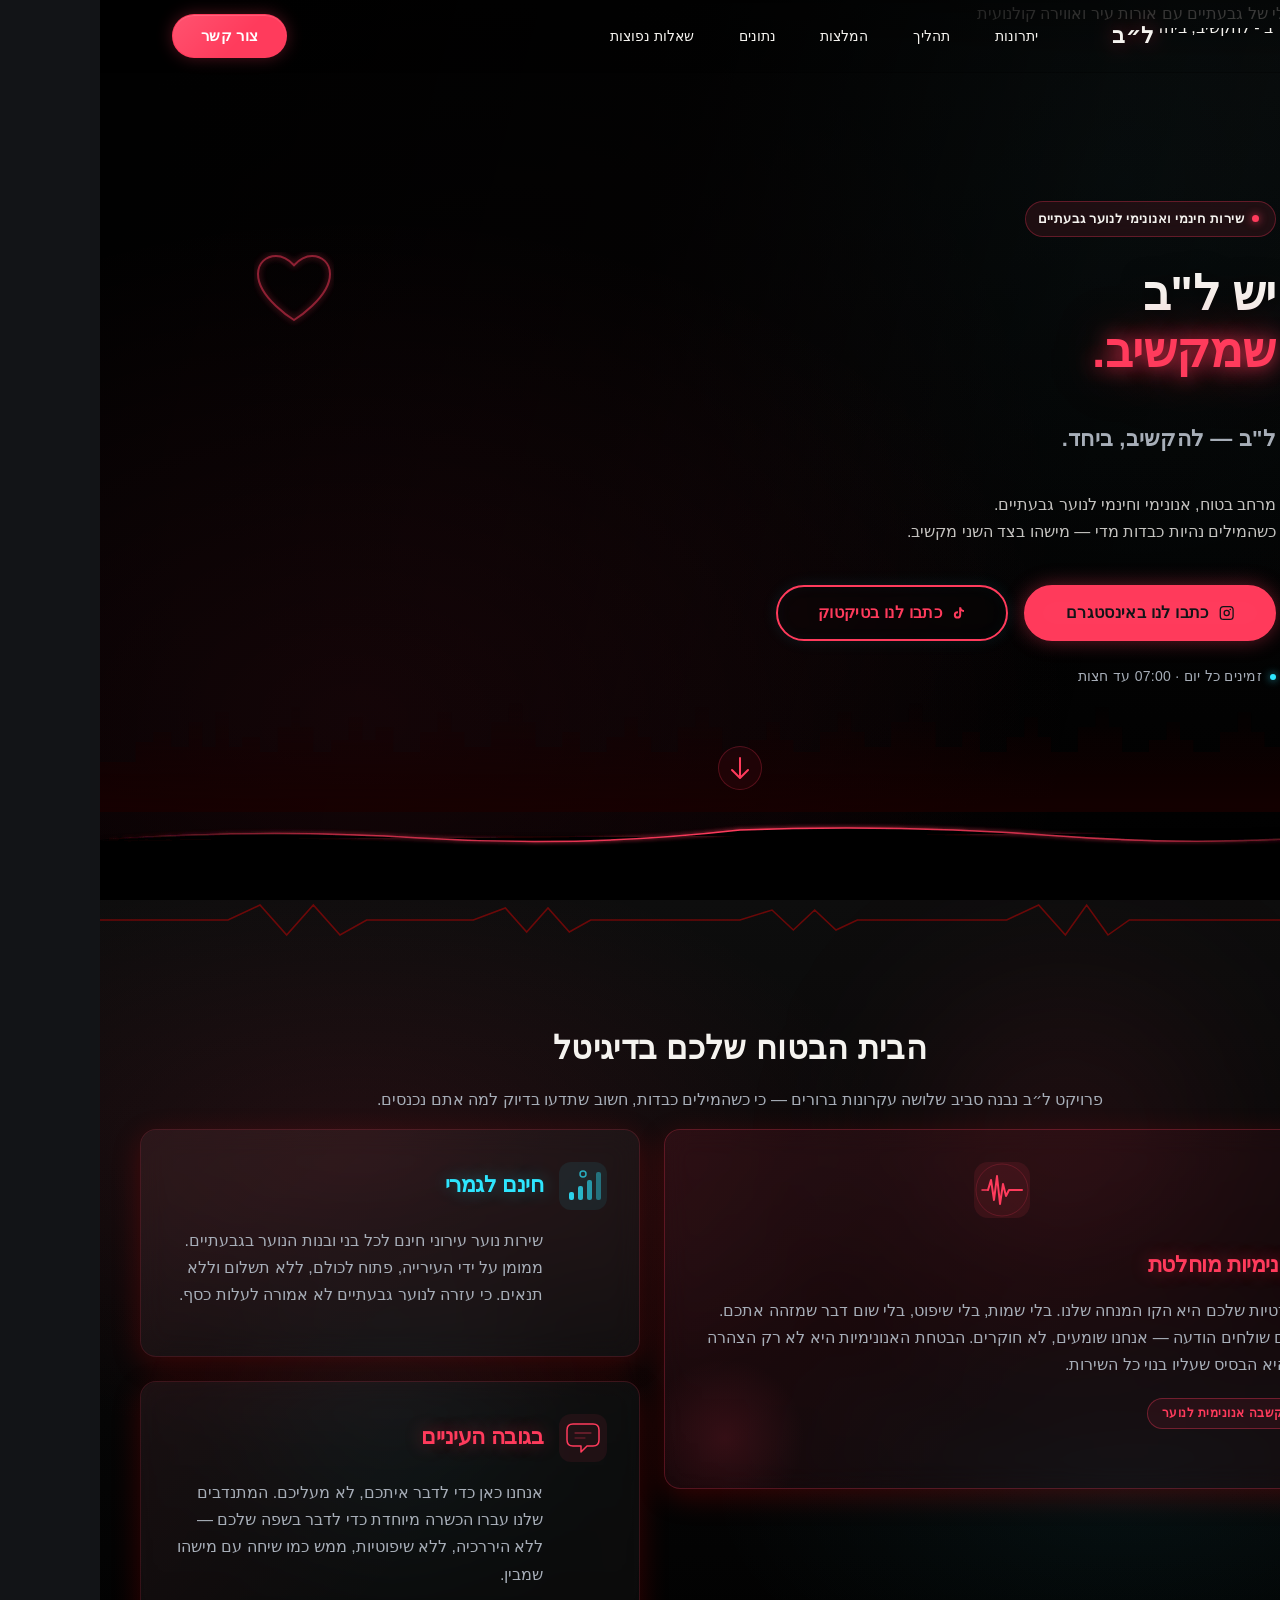
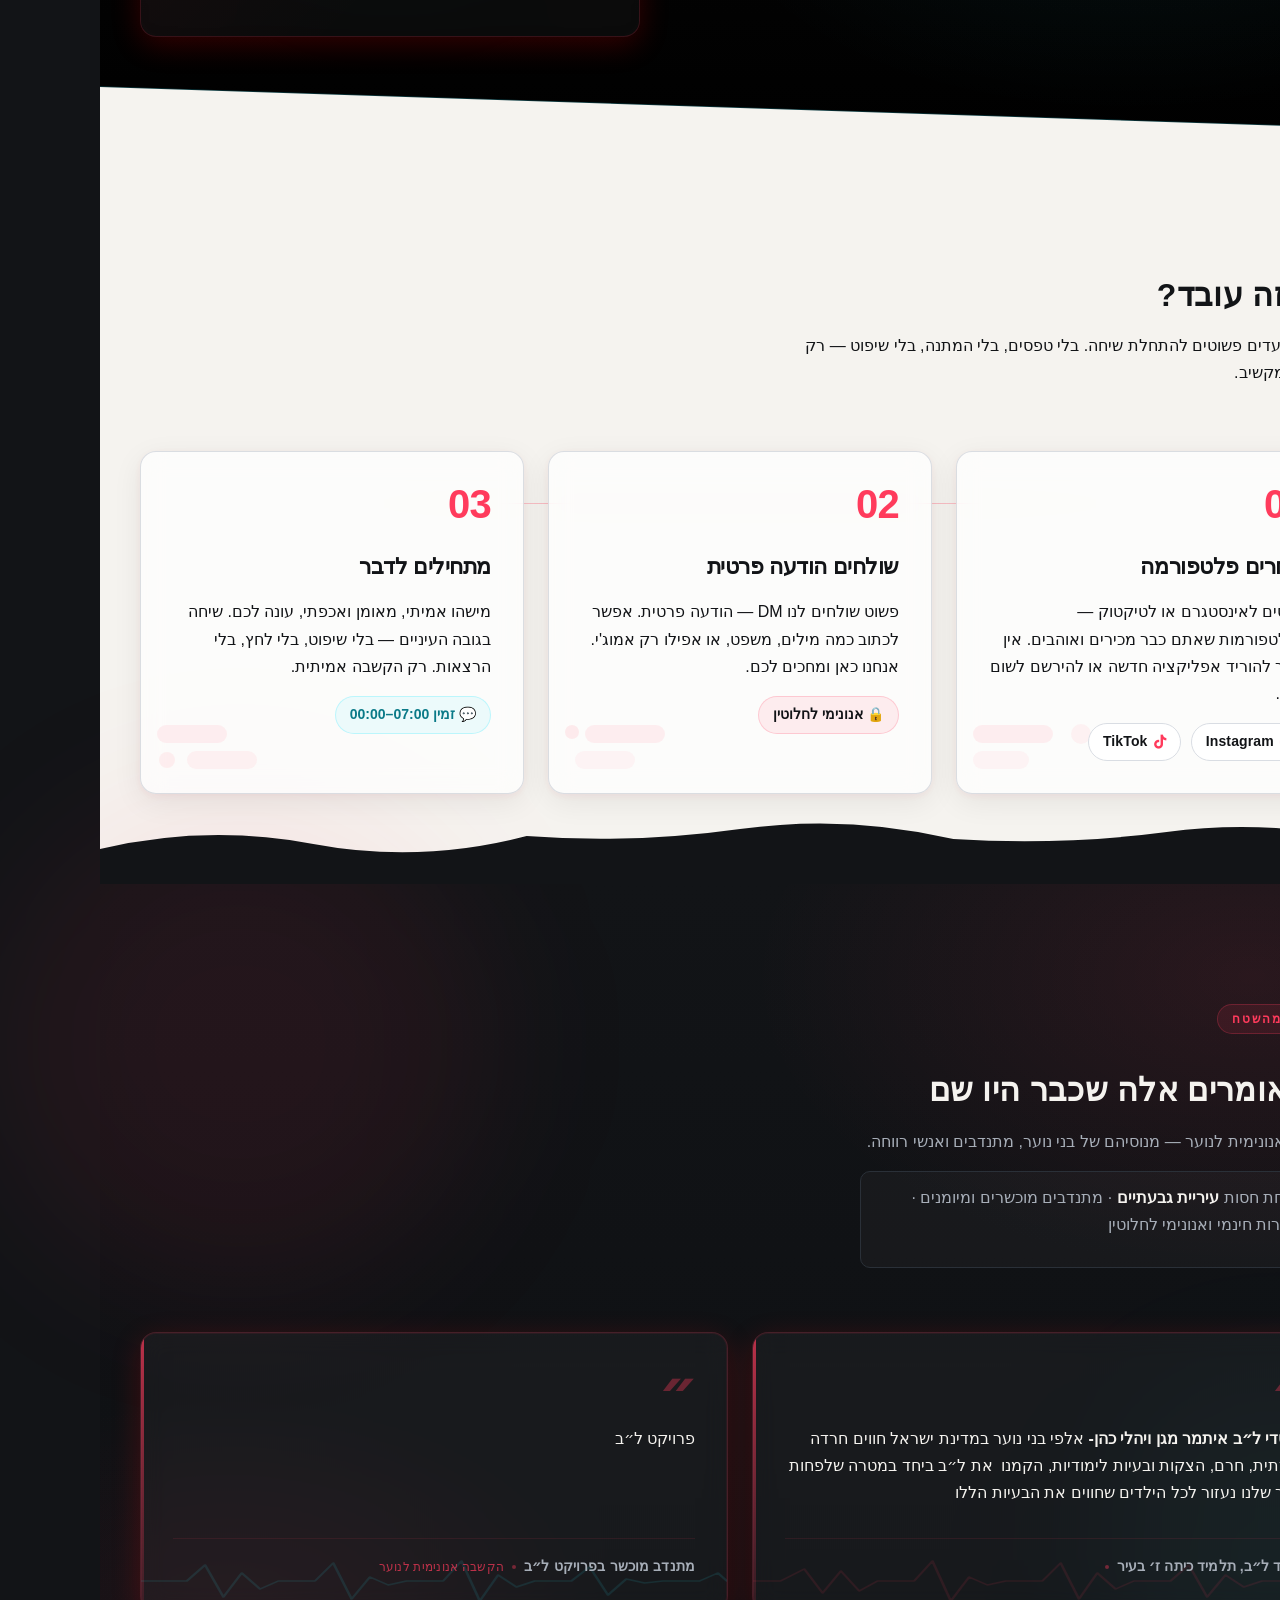
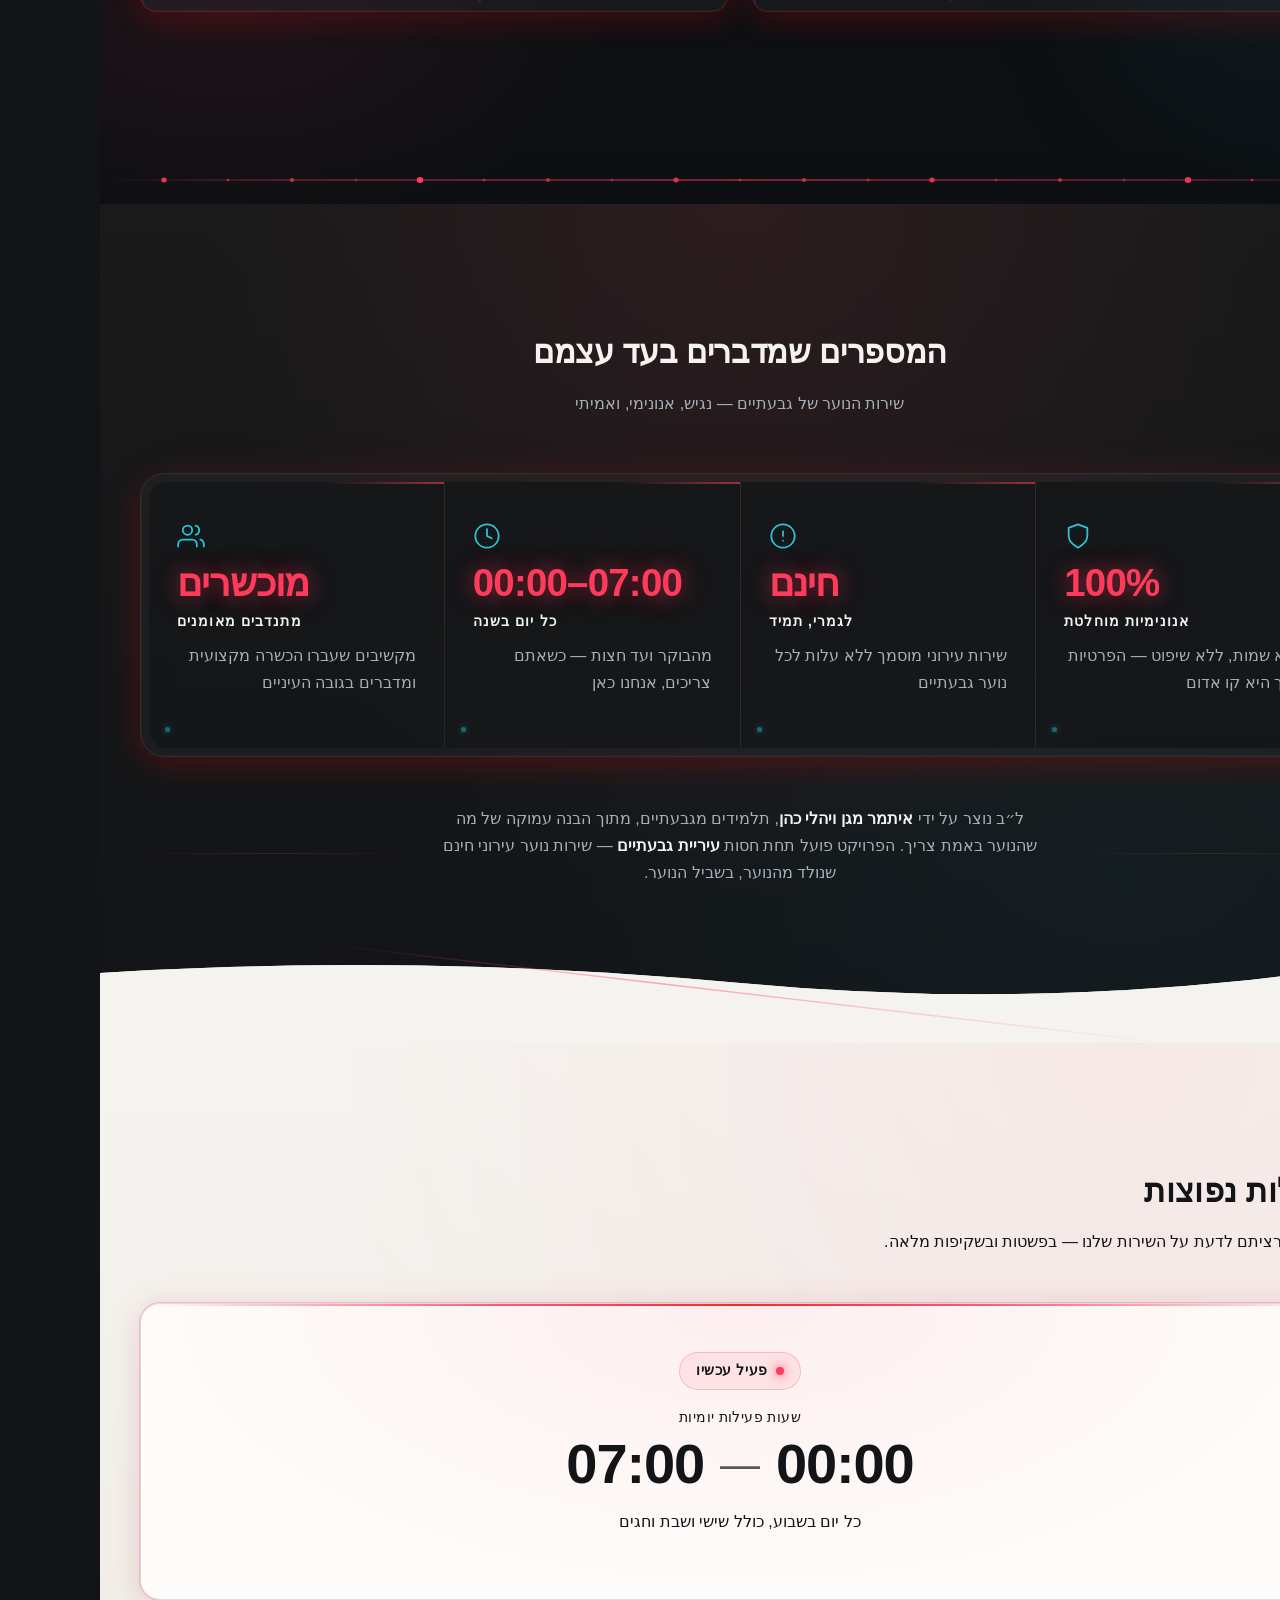
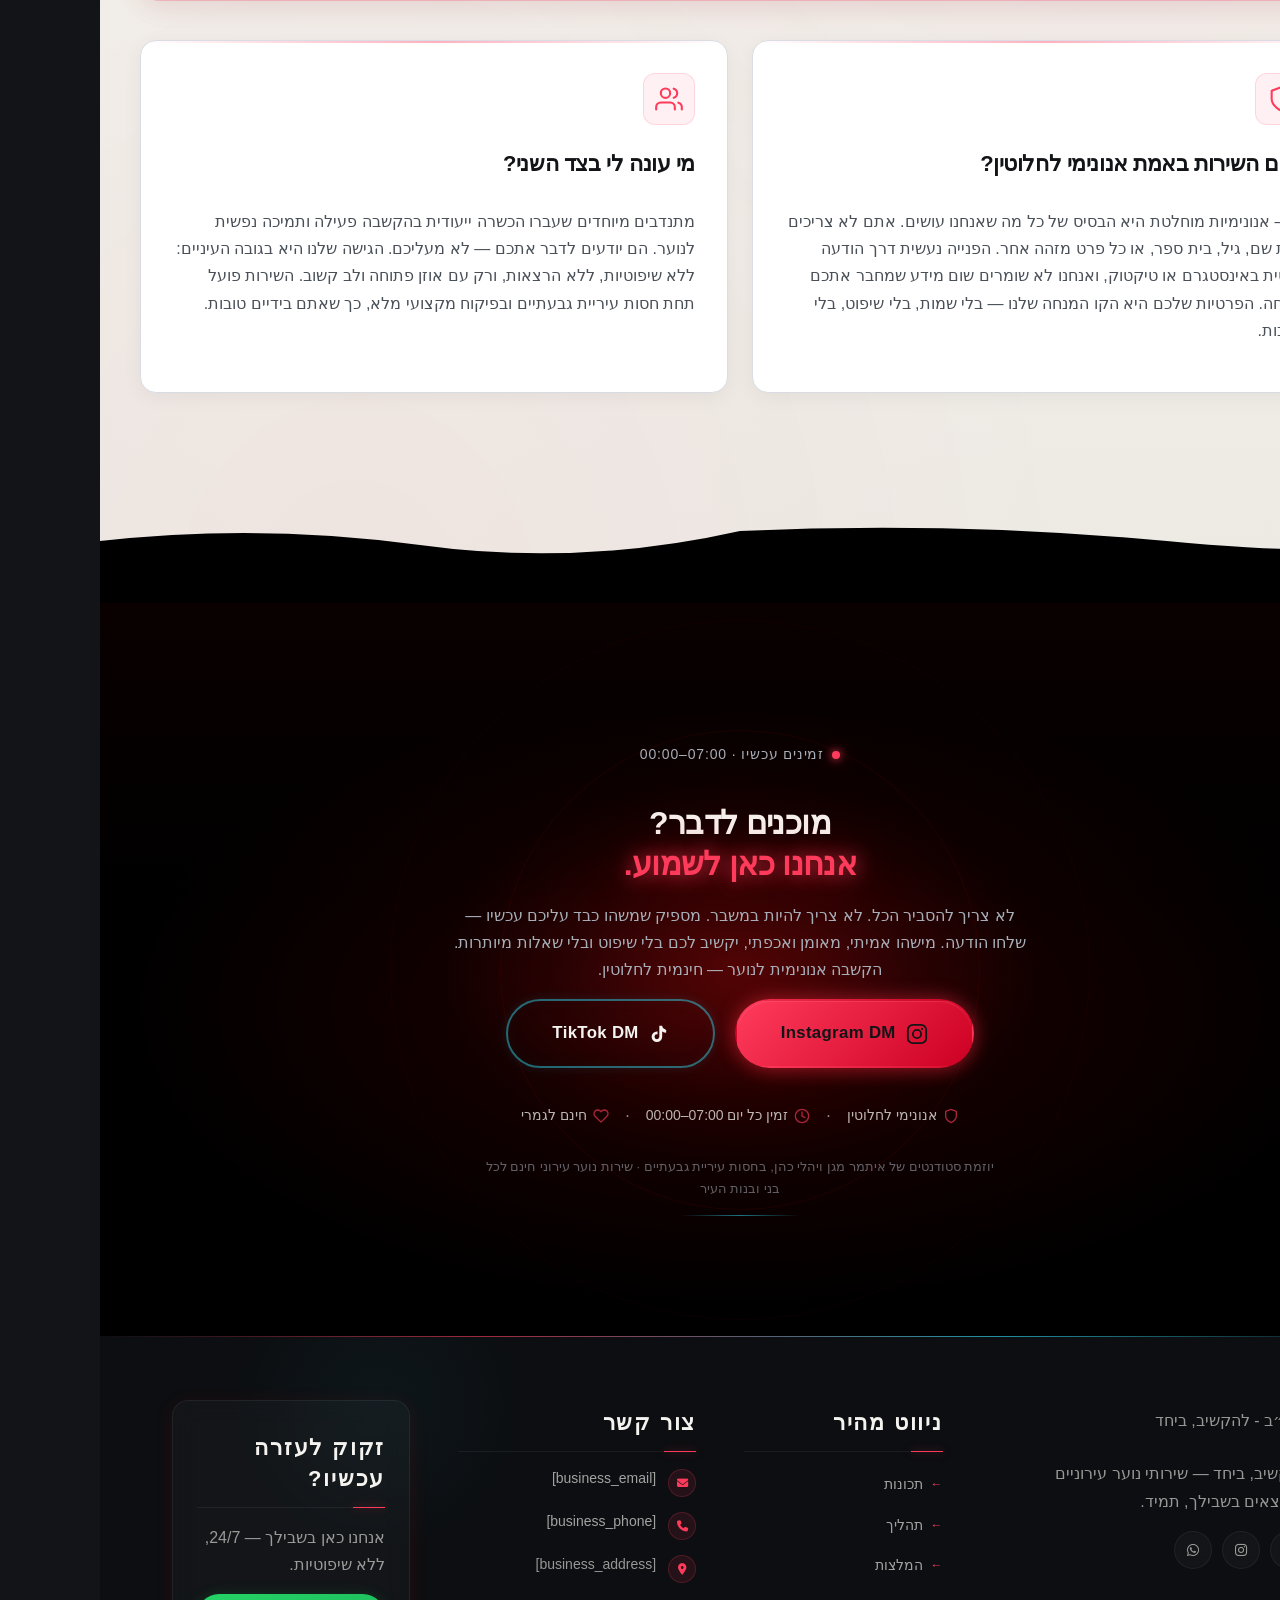
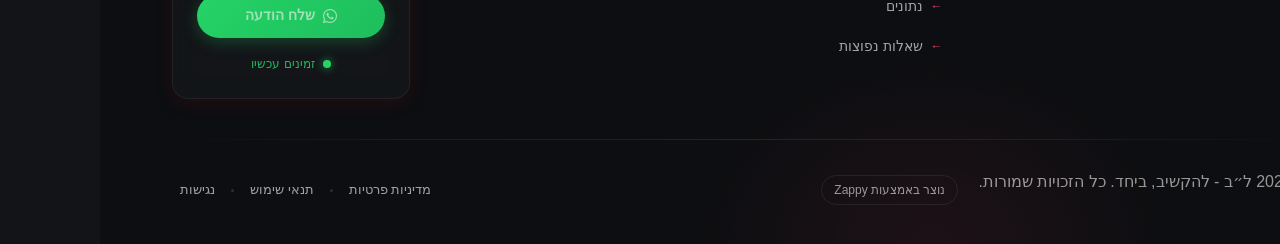
==== commit 6bc6974a: "Incremental sync: 1 page(s) — text_edit" ====
--- a/public/index.html
+++ b/public/index.html
@@ -1 +1 @@
-<!doctype html><html dir="rtl" lang="he"><head><meta charset="UTF-8"><meta content="width=device-width,initial-scale=1" name="viewport"><meta content="index, follow" name="robots"><title>דברו איתנו — אנחנו מקשיבים | ל״ב - להקשיב, ביחד</title><meta content="שירות הקשבה אנונימי וחינמי לנוער גבעתיים — פתוח כל יום מ-7 בבוקר עד חצות. מתנדבים מיומנים שמדברים אליך בגובה העיניים, ללא שיפוטיות. כתבו לנו עכשיו." name="description"><meta content="עזרה לנוער גבעתיים, הקשבה אנונימית לנוער, שירות נוער עירוני חינם, תמיכה נפשית נוער, מרחב בטוח לנוער" name="keywords"><link href="/assets/favicon.ico" rel="icon" type="image/x-icon"><link href="/assets/favicon-16x16.png" rel="icon" type="image/png" sizes="16x16"><link href="/assets/favicon-32x32.png" rel="icon" type="image/png" sizes="32x32"><link href="/assets/favicon-48x48.png" rel="icon" type="image/png" sizes="48x48"><link href="/assets/favicon-192x192.png" rel="icon" type="image/png" sizes="192x192"><link href="/assets/favicon-512x512.png" rel="icon" type="image/png" sizes="512x512"><link href="/assets/apple-touch-icon.png" rel="apple-touch-icon"><script>!function(){"use strict";var t="5ee4a1ee-c976-4458-a2c9-4d60a9ae523c",e="https://api.zappy5.com/api/analytics/track",a=18e5,n=2592e6,o=!0,i=!0,r=!0;var s=function(){var e="zappy_visitor_"+t,a=null;try{if(a=localStorage.getItem(e)){var o=JSON.parse(a),i=Date.now();if(i-o.created<n)return o.lastSeen=i,localStorage.setItem(e,JSON.stringify(o)),o.id}}catch(t){console.warn("Zappy Analytics: LocalStorage not available")}var r="zv_"+Date.now()+"_"+Math.random().toString(36).substr(2,9);try{localStorage.setItem(e,JSON.stringify({id:r,created:Date.now(),lastSeen:Date.now()}))}catch(t){}return r}(),c=function(){var e="zappy_session_"+t,n=null;try{if(n=sessionStorage.getItem(e)){var o=JSON.parse(n),i=Date.now();if(i-o.timestamp<a)return o.timestamp=i,sessionStorage.setItem(e,JSON.stringify(o)),o.id}}catch(t){console.warn("Zappy Analytics: SessionStorage not available")}var r="zs_"+Date.now()+"_"+Math.random().toString(36).substr(2,9);try{sessionStorage.setItem(e,JSON.stringify({id:r,timestamp:Date.now()}))}catch(t){}return r}();function l(a,n){n=n||{};var o={website_id:t,event_type:a,page_path:window.location.pathname,referrer:document.referrer||"direct",visitor_id:s,session_id:c,metadata:n};if(navigator.sendBeacon){var i=new Blob([JSON.stringify(o)],{type:"application/json"});navigator.sendBeacon(e,i)}else fetch(e,{method:"POST",headers:{"Content-Type":"application/json"},body:JSON.stringify(o),keepalive:!0}).catch(function(t){console.warn("Zappy Analytics: Failed to track event",t)})}o&&l("pageview",{title:document.title,url:window.location.href}),i&&document.addEventListener("click",function(t){var e=t.target;if("BUTTON"===e.tagName||e.closest("button")){var a="BUTTON"===e.tagName?e:e.closest("button");l("click",{element:"button",text:a.textContent.trim().substring(0,100),id:a.id||null,class:a.className||null})}else if("A"===e.tagName||e.closest("a")){var n="A"===e.tagName?e:e.closest("a");l("navigation",{element:"link",text:n.textContent.trim().substring(0,100),href:n.href,external:n.hostname!==window.location.hostname})}},!0),r&&document.addEventListener("submit",function(t){var e=t.target;l("form_submit",{form_id:e.id||null,form_name:e.name||null,form_action:e.action||null,form_method:e.method||"GET"})},!0);var d=Date.now();window.addEventListener("beforeunload",function(){l("page_unload",{time_on_page:Math.floor((Date.now()-d)/1e3),page_path:window.location.pathname})}),window.zappyAnalytics={track:l,getVisitorId:function(){return s},getSessionId:function(){return c}}}()</script><meta content="דברו איתנו — אנחנו מקשיבים | ל״ב - להקשיב, ביחד" property="og:title"><meta content="שירות הקשבה אנונימי וחינמי לנוער גבעתיים — פתוח כל יום מ-7 בבוקר עד חצות. מתנדבים מיומנים שמדברים אליך בגובה העיניים, ללא שיפוטיות. כתבו לנו עכשיו." property="og:description"><meta content="summary_large_image" name="twitter:card"><meta content="דברו איתנו — אנחנו מקשיבים | ל״ב - להקשיב, ביחד" name="twitter:title"><meta content="שירות הקשבה אנונימי וחינמי לנוער גבעתיים — פתוח כל יום מ-7 בבוקר עד חצות. מתנדבים מיומנים שמדברים אליך בגובה העיניים, ללא שיפוטיות. כתבו לנו עכשיו." name="twitter:description"><meta content="website" property="og:type"><meta content="he_IL" property="og:locale"><link href="https://cdnjs.cloudflare.com/ajax/libs/font-awesome/6.4.0/css/all.min.css" rel="stylesheet"><link href="/assets/favicon.ico" rel="icon" type="image/x-icon"><link href="/assets/favicon-16x16.png" rel="icon" type="image/png" sizes="16x16"><link href="/assets/favicon-32x32.png" rel="icon" type="image/png" sizes="32x32"><link href="/assets/favicon-48x48.png" rel="icon" type="image/png" sizes="48x48"><link href="/assets/favicon-192x192.png" rel="icon" type="image/png" sizes="192x192"><link href="/assets/favicon-512x512.png" rel="icon" type="image/png" sizes="512x512"><link href="/assets/apple-touch-icon.png" rel="apple-touch-icon"><link href="https://cdn.jsdelivr.net/npm/vanilla-cookieconsent@3/dist/cookieconsent.css" rel="stylesheet"><script src="https://cdn.jsdelivr.net/npm/vanilla-cookieconsent@3/dist/cookieconsent.umd.js"></script><script src="https://cdn.jsdelivr.net/gh/mickidum/acc_toolbar/acctoolbar/acctoolbar.min.js"></script><link href="/styles.css" rel="stylesheet"><style id="zappy-dropdown-submenu-styles">#navMenu li:has(.sub-menu),.nav-menu li:has(.sub-menu),.navbar li:has(.sub-menu),nav li:has(.sub-menu){position:relative}#navMenu .sub-menu,.nav-menu .sub-menu,.navbar .sub-menu,nav .sub-menu{display:block!important;position:absolute!important;top:100%;left:0;min-width:220px;background:#fff;border-radius:8px;box-shadow:0 8px 25px rgba(0,0,0,.15);padding:8px 0;opacity:0;visibility:hidden;transform:translateY(10px);transition:all .3s ease;z-index:1000;list-style:none;pointer-events:none}#navMenu li:hover>.sub-menu,.nav-menu li:hover>.sub-menu,.navbar li:hover>.sub-menu,nav li:hover>.sub-menu{opacity:1!important;visibility:visible!important;transform:translateY(0)!important;pointer-events:auto!important}.sub-menu li{list-style:none;margin:0;padding:0}.sub-menu a{display:block!important;padding:10px 16px!important;color:var(--text-dark,#333)!important;font-weight:500;text-decoration:none;white-space:nowrap;transition:background-color .2s}.sub-menu .zappy-nav-child>a{padding-left:28px!important;font-size:.9em!important;opacity:.85!important}[dir=rtl] .sub-menu .zappy-nav-child>a,html[lang=ar] .sub-menu .zappy-nav-child>a,html[lang=he] .sub-menu .zappy-nav-child>a{padding-left:10px!important;padding-right:28px!important}.sub-menu .zappy-nav-parent>a{font-weight:600!important}.sub-menu a:hover{background-color:#f5f5f5}[dir=rtl] .nav-menu .sub-menu,[dir=rtl] .navbar .sub-menu,[dir=rtl] nav .sub-menu,html[lang=ar] .nav-menu .sub-menu,html[lang=ar] .navbar .sub-menu,html[lang=ar] nav .sub-menu,html[lang=he] .nav-menu .sub-menu,html[lang=he] .navbar .sub-menu,html[lang=he] nav .sub-menu{left:auto!important;right:0!important}.sub-menu:empty,.sub-menu:not(:has(li)):not(:has(> a)),.sub-menu:not(:has(li:not(.zappy-hidden-menu-item))):not(:has(> a)){display:none!important;opacity:0!important;visibility:hidden!important;pointer-events:none!important}li:has(.menu-group-title):hover>.sub-menu{opacity:1!important;visibility:visible!important;transform:translateY(0)!important;pointer-events:auto!important}#navMenu>li>.menu-group-title,.nav-menu>li>.menu-group-title{display:inline-block;padding:.5rem 1rem;cursor:default;user-select:none}@media (max-width:768px){#navMenu .sub-menu,.nav-menu .sub-menu,.navbar .sub-menu,nav .sub-menu{position:static!important;transform:none!important;box-shadow:none!important;background:0 0!important;max-height:0;overflow:hidden;opacity:0;visibility:hidden;transition:max-height .3s ease,opacity .3s ease;padding:0!important;border-radius:0!important}#navMenu .sub-menu.mobile-expanded,.nav-menu .sub-menu.mobile-expanded,.navbar .sub-menu.mobile-expanded{max-height:none!important;overflow-y:visible!important;opacity:1!important;visibility:visible!important;padding:8px 0 8px 16px!important}[dir=rtl] .sub-menu.mobile-expanded,html[lang=he] .sub-menu.mobile-expanded{padding:8px 16px 8px 0!important}#navMenu li:hover>.sub-menu,.nav-menu li:hover>.sub-menu,.navbar li:hover>.sub-menu,nav li:hover>.sub-menu{opacity:0;visibility:hidden;pointer-events:none}#navMenu li>.sub-menu.mobile-expanded,.nav-menu li>.sub-menu.mobile-expanded,.navbar li>.sub-menu.mobile-expanded,nav li>.sub-menu.mobile-expanded{opacity:1!important;visibility:visible!important;pointer-events:auto!important}#navMenu li:has(.sub-menu),.nav-menu li:has(.sub-menu),.navbar li:has(.sub-menu),nav li:has(.sub-menu){display:flex!important;flex-wrap:wrap!important;align-items:center!important;position:relative!important;min-height:44px!important}#navMenu li:has(.sub-menu)>a,.nav-menu li:has(.sub-menu)>a,.navbar li:has(.sub-menu)>a,nav li:has(.sub-menu)>a{flex:1!important;min-width:0!important}#navMenu li:has(.sub-menu)>.menu-group-title,.nav-menu li:has(.sub-menu)>.menu-group-title,.navbar li:has(.sub-menu)>.menu-group-title,nav li:has(.sub-menu)>.menu-group-title{flex:1!important;min-width:0!important;padding:0!important;line-height:inherit!important}#navMenu li:has(.sub-menu)>.sub-menu,.nav-menu li:has(.sub-menu)>.sub-menu,.navbar li:has(.sub-menu)>.sub-menu,nav li:has(.sub-menu)>.sub-menu{flex-basis:100%!important;width:100%!important}#navMenu li:has(.sub-menu)>a [class*=arrow],#navMenu li:has(.sub-menu)>a [class*=chevron],.nav-menu li:has(.sub-menu)>a .fa-angle-down,.nav-menu li:has(.sub-menu)>a .fa-chevron-down,.nav-menu li:has(.sub-menu)>a [class*=arrow],.nav-menu li:has(.sub-menu)>a [class*=chevron],nav li:has(.sub-menu)>a [class*=arrow],nav li:has(.sub-menu)>a [class*=chevron]{display:none!important;visibility:hidden!important}.mobile-submenu-toggle{display:flex!important;align-items:center!important;justify-content:center!important;width:44px!important;height:auto!important;background:0 0!important;border:none!important;cursor:pointer!important;color:var(--text-light)!important;position:static!important;flex-shrink:0!important;align-self:stretch!important;z-index:2!important;padding:0!important;margin:0!important}.mobile-submenu-toggle::after{content:''!important;width:0!important;height:0!important;border-left:6px solid transparent!important;border-right:6px solid transparent!important;border-top:7px solid currentColor!important;transition:transform .3s ease!important}.mobile-submenu-toggle.expanded::after{transform:rotate(180deg)!important}.sub-menu a{padding:10px 0!important;display:block!important;color:var(--text-light)!important;white-space:normal!important}.sub-menu .zappy-nav-child>a{padding-left:28px!important;font-size:.9em!important;opacity:.85!important}[dir=rtl] .sub-menu .zappy-nav-child>a,html[lang=ar] .sub-menu .zappy-nav-child>a,html[lang=he] .sub-menu .zappy-nav-child>a{padding-left:0!important;padding-right:28px!important}.sub-menu .zappy-nav-parent>a{font-weight:600!important}#navMenu.active,.nav-menu.active{max-width:100vw!important;overflow-x:hidden!important;box-sizing:border-box!important}.navbar .sub-menu li a,.zappy-products-dropdown .sub-menu a,nav.navbar .sub-menu li a{color:var(--text-light)!important}}@media (min-width:769px){.mobile-submenu-toggle{display:none!important}}</style><style id="zappy-widget-visibility">html[dir=rtl] .whatsapp-float{right:20px!important;left:auto!important}html:not([dir]) .whatsapp-float,html[dir=ltr] .whatsapp-float{left:20px!important;right:auto!important}html[dir=rtl] #mic-access-tool-general-button,html[dir=rtl] #mic-init-access-tool #mic-access-tool-general-button,html[dir=rtl] #mic-init-access-tool .mic-access-tool-general-button,html[dir=rtl] ._access-icon,html[dir=rtl] .mic-access-tool-general-button{left:20px!important;right:auto!important}html:not([dir]) #mic-access-tool-general-button,html:not([dir]) #mic-init-access-tool #mic-access-tool-general-button,html:not([dir]) #mic-init-access-tool .mic-access-tool-general-button,html:not([dir]) ._access-icon,html:not([dir]) .mic-access-tool-general-button,html[dir=ltr] #mic-access-tool-general-button,html[dir=ltr] #mic-init-access-tool #mic-access-tool-general-button,html[dir=ltr] #mic-init-access-tool .mic-access-tool-general-button,html[dir=ltr] ._access-icon,html[dir=ltr] .mic-access-tool-general-button{right:20px!important;left:auto!important}@media (max-width:768px){.whatsapp-float{display:flex!important}}@media (min-width:769px){.whatsapp-float{display:flex!important}}@media (max-width:768px){#mic-access-tool-general-button,#mic-init-access-tool #mic-access-tool-general-button,#mic-init-access-tool .mic-access-tool-general-button,._access-icon,.mic-access-tool-general-button{display:flex!important;visibility:visible!important;opacity:1!important;pointer-events:auto!important}#mic-access-tool-box.opened-mic-access-tool,#mic-init-access-tool #mic-access-tool-box.opened-mic-access-tool,.mic-access-tool-box.opened-mic-access-tool{visibility:visible!important;opacity:1!important;pointer-events:auto!important}}@media (min-width:769px){#mic-access-tool-general-button,#mic-init-access-tool #mic-access-tool-general-button,#mic-init-access-tool .mic-access-tool-general-button,._access-icon,.mic-access-tool-general-button{display:flex!important;visibility:visible!important;opacity:1!important;pointer-events:auto!important}#mic-access-tool-box.opened-mic-access-tool,#mic-init-access-tool #mic-access-tool-box.opened-mic-access-tool,.mic-access-tool-box.opened-mic-access-tool{visibility:visible!important;opacity:1!important;pointer-events:auto!important}}</style></head><body><nav class="navbar" dir="rtl"><button aria-label="Menu" class="mobile-toggle" id="mobileToggle"><svg viewBox="0 0 24 24" fill="none" height="24" width="24" class="hamburger-icon"><path d="M3 12h18M3 6h18M3 18h18" stroke="currentColor" stroke-width="2" stroke-linecap="round"></path></svg> <svg viewBox="0 0 24 24" fill="none" height="24" width="24" class="close-icon" style="display:none"><path d="M18 6L6 18M6 6l12 12" stroke="currentColor" stroke-width="2" stroke-linecap="round"></path></svg></button> <button aria-label="Call" class="phone-header-btn" data-phone="[business_phone]"><svg viewBox="0 0 24 24" fill="currentColor" height="20" width="20"><path d="M22 16.92v3a2 2 0 0 1-2.18 2 19.79 19.79 0 0 1-8.63-3.07 19.5 19.5 0 0 1-6-6 19.79 19.79 0 0 1-3.07-8.67A2 2 0 0 1 4.11 2h3a2 2 0 0 1 2 1.72 12.84 12.84 0 0 0 .7 2.81 2 2 0 0 1-.45 2.11L8.09 9.91a16 16 0 0 0 6 6l1.27-1.27a2 2 0 0 1 2.11-.45 12.84 12.84 0 0 0 2.81.7A2 2 0 0 1 22 16.92z"></path></svg></button><div class="nav-container"><div class="nav-right-group"><div class="nav-brand"><a href="/" class="logo-link"><img alt="ל״ב - להקשיב, ביחד" src="/assets/logo.webp" class="logo"></a></div><ul class="nav-menu" id="navMenu"><li><a href="#features">יתרונות</a></li><li><a href="#process">תהליך</a></li><li><a href="#testimonials">המלצות</a></li><li><a href="#stats">נתונים</a></li><li><a href="#faq">שאלות נפוצות</a></li></ul></div><div class="nav-cta-container"><a href="#cta" class="nav-cta-btn">צור קשר</a></div></div></nav><script>window.addEventListener("load",function(){const e=document.querySelector(".navbar, nav, header");if(!e)return void console.log("[Navbar] Navbar element not found");let t=document.getElementById("mobileToggle")||document.querySelector(".mobile-toggle")||document.querySelector(".hamburger")||document.querySelector(".hamburger-menu")||document.querySelector(".menu-toggle")||document.querySelector(".burger-menu")||document.querySelector('[aria-label="Menu"]')||document.querySelector('[aria-label="תפריט"]');const o=document.querySelector(".phone-header-btn"),n=window.getComputedStyle(e);let r=n.backgroundColor;if(console.log("[Navbar] Initial navbar background:",r),"transparent"===r||"rgba(0, 0, 0, 0)"===r||r.startsWith("rgba")&&r.includes(", 0)")){const e=n.backgroundImage;if(e&&"none"!==e)console.log("[Navbar] Navbar has background image/gradient, using dark text"),r="rgb(240, 240, 240)";else{const e=window.getComputedStyle(document.body).backgroundColor;console.log("[Navbar] Navbar transparent, using body background:",e),r=e}}const i=r.match(/\d+/g);if(i&&i.length>=3){const e=(.299*parseInt(i[0])+.587*parseInt(i[1])+.114*parseInt(i[2]))/255;console.log("[Navbar] Mobile button colors preserved from Claude CSS (luminance:",e.toFixed(2)+")");const n=document.createElement("style");n.id="zappy-mobile-nav-fix";document.documentElement.lang;document.documentElement.dir,n.textContent='\n        /* Hide mobile buttons on desktop, show only on mobile */\n        @media (min-width: 769px) {\n          .mobile-toggle,\n          .phone-header-btn {\n            display: none !important;\n          }\n        }\n        \n        /* Show and position mobile buttons correctly on mobile */\n        @media (max-width: 768px) {\n          .mobile-toggle,\n          .phone-header-btn {\n            position: absolute !important;\n            top: 0 !important;\n            bottom: 0 !important;\n            margin-top: auto !important;\n            margin-bottom: auto !important;\n            z-index: 1001 !important;\n            display: flex !important;\n            align-items: center !important;\n            justify-content: center !important;\n            width: 36px !important;\n            height: 36px !important;\n            border-radius: 50% !important;\n            border: none !important;\n            cursor: pointer !important;\n            padding: 6px !important;\n            background: none !important;\n            color: var(--nav-text, var(--text-light)) !important;\n            touch-action: manipulation !important;\n            -webkit-tap-highlight-color: transparent !important;\n          }\n          \n          /* LTR positioning (default): hamburger LEFT, phone RIGHT */\n          html:not([dir="rtl"]):not([lang="he"]):not([lang="ar"]) .mobile-toggle,\n          html[dir="ltr"] .mobile-toggle {\n            left: 12px !important;\n            right: auto !important;\n          }\n          html:not([dir="rtl"]):not([lang="he"]):not([lang="ar"]) .phone-header-btn,\n          html[dir="ltr"] .phone-header-btn {\n            right: 12px !important;\n            left: auto !important;\n          }\n          \n          /* RTL positioning: hamburger RIGHT, phone LEFT */\n          html[dir="rtl"] .mobile-toggle,\n          html[lang="he"] .mobile-toggle,\n          html[lang="ar"] .mobile-toggle {\n            right: 12px !important;\n            left: auto !important;\n          }\n          html[dir="rtl"] .phone-header-btn,\n          html[lang="he"] .phone-header-btn,\n          html[lang="ar"] .phone-header-btn {\n            left: 12px !important;\n            right: auto !important;\n          }\n          \n          /* CRITICAL: Ensure nav-container has min-height on mobile */\n          /* All children are positioned absolutely/fixed on mobile, so height:auto collapses to 0 */\n          .nav-container {\n            min-height: 70px !important;\n            position: relative !important;\n          }\n          \n          /* Ensure SVG icons are properly sized and inherit color */\n          .mobile-toggle svg,\n          .phone-header-btn svg {\n            width: 24px !important;\n            height: 24px !important;\n            /* Don\'t force display - let JavaScript control hamburger/close toggle */\n          }\n          \n          /* Reset nav-cta-container on mobile - remove desktop box-shadow/padding */\n          /* that creates a visible ghost box when CTA button is hidden */\n          .nav-cta-container {\n            box-shadow: none !important;\n            padding: 0 !important;\n          }\n          \n          /* Hide nav-cta-container entirely on mobile when there\'s no lang-switcher */\n          /* (only the CTA button is inside, and it\'s hidden on mobile) */\n          .nav-cta-container:not(:has(.lang-switcher)) {\n            display: none !important;\n          }\n          \n          /* CRITICAL: Prevent hero image fade gradient from bleeding over headline text */\n          /* The .image-fade-gradient has bottom: -30px (extends below parent) */\n          /* On mobile stacked layout, this overlaps the h1 text below the image */\n          .hero-image-column {\n            overflow: hidden !important;\n          }\n          .image-fade-gradient {\n            bottom: 0 !important;\n          }\n          \n          /* Hide desktop language switcher on mobile - hamburger menu handles it */\n          /* High specificity to override stored CSS */\n          .lang-switcher,\n          .nav-cta-container .lang-switcher,\n          .nav-container .lang-switcher,\n          .navbar .lang-switcher,\n          .navbar .nav-cta-container .lang-switcher {\n            display: none !important;\n          }\n        }\n      ';const r=document.getElementById("zappy-mobile-nav-fix");r&&r.remove(),document.head.appendChild(n),console.log("[Navbar] Critical CSS injected for mobile nav positioning");const a=window.innerWidth<=768;if(t){const e=t.querySelector(".hamburger-icon"),o=t.querySelector(".close-icon");e&&(e.style.setProperty("width","24px","important"),e.style.setProperty("height","24px","important"),e.style.setProperty("display","block","important")),o&&(o.style.setProperty("width","24px","important"),o.style.setProperty("height","24px","important"),o.style.setProperty("display","none","important")),a?(t.style.setProperty("position","absolute","important"),t.style.setProperty("top","0","important"),t.style.setProperty("bottom","0","important"),t.style.setProperty("margin-top","auto","important"),t.style.setProperty("margin-bottom","auto","important"),t.style.setProperty("z-index","1001","important"),t.style.removeProperty("left"),t.style.removeProperty("right"),console.log("[Navbar] Mobile toggle positioning applied (mobile viewport)")):(t.style.removeProperty("position"),t.style.removeProperty("top"),t.style.removeProperty("transform"),t.style.removeProperty("z-index"),t.style.removeProperty("left"),t.style.removeProperty("right"),console.log("[Navbar] Desktop viewport - cleared mobile toggle inline positioning"))}if(o){const e=o.querySelector("svg");e&&(e.style.width="24px",e.style.height="24px",e.setAttribute("width","24"),e.setAttribute("height","24")),a?(o.style.setProperty("position","absolute","important"),o.style.setProperty("top","0","important"),o.style.setProperty("bottom","0","important"),o.style.setProperty("margin-top","auto","important"),o.style.setProperty("margin-bottom","auto","important"),o.style.setProperty("z-index","1001","important"),o.style.removeProperty("left"),o.style.removeProperty("right"),console.log("[Navbar] Phone button positioning applied (mobile viewport)")):(o.style.removeProperty("position"),o.style.removeProperty("top"),o.style.removeProperty("transform"),o.style.removeProperty("z-index"),o.style.removeProperty("left"),o.style.removeProperty("right"),console.log("[Navbar] Desktop viewport - cleared phone button inline positioning"))}}else console.log("[Navbar] Could not parse background color:",r);t=document.getElementById("mobileToggle")||document.querySelector(".mobile-toggle")||document.querySelector(".hamburger")||document.querySelector(".hamburger-menu")||document.querySelector(".menu-toggle")||document.querySelector(".burger-menu")||document.querySelector('[aria-label="Menu"]')||document.querySelector('[aria-label="תפריט"]');const a=document.getElementById("navMenu")||document.querySelector(".nav-menu")||document.querySelector(".nav-links")||document.querySelector("nav ul:not(.submenu)");if(!t||!a)return void console.log("[Navbar] Mobile toggle or menu not found:",{toggle:!!t,menu:!!a});a.id||(a.id="navMenu"),console.log("[Navbar] Initializing mobile menu...");const l=t.cloneNode(!0);t.parentNode.replaceChild(l,t);var s=0;function p(e){var t=Date.now();t-s<300||(s=t,function(e){e.preventDefault(),e.stopPropagation();const t=l.querySelector(".hamburger-icon"),o=l.querySelector(".close-icon");a.classList.contains("active")?(a.classList.remove("active"),t&&t.style.setProperty("display","block","important"),o&&o.style.setProperty("display","none","important"),document.body.style.overflow="",console.log("[Navbar] Menu closed")):(a.classList.add("active"),t&&t.style.setProperty("display","none","important"),o&&o.style.setProperty("display","block","important"),document.body.style.overflow="hidden",console.log("[Navbar] Menu opened"))}(e))}l.addEventListener("click",p),l.addEventListener("touchend",p),a.querySelectorAll("a").forEach(function(e){e.addEventListener("click",function(){if("#"===this.getAttribute("href"))return;const e=l.querySelector(".hamburger-icon"),t=l.querySelector(".close-icon");a.classList.remove("active"),e&&e.style.setProperty("display","block","important"),t&&t.style.setProperty("display","none","important"),document.body.style.overflow="",console.log("[Navbar] Menu closed (link clicked)")})});var c=a.querySelectorAll(".dropdown-toggle");c.forEach(function(e){e.addEventListener("click",function(e){e.preventDefault(),e.stopPropagation();var t=this.closest(".nav-dropdown");t&&(t.parentNode.querySelectorAll(".nav-dropdown.open").forEach(function(e){e!==t&&e.classList.remove("open")}),t.classList.toggle("open"),console.log("[Navbar] Dropdown toggled:",t.classList.contains("open")?"open":"closed"))})}),document.addEventListener("click",function(e){e.target.closest(".nav-dropdown")||document.querySelectorAll(".nav-dropdown.open").forEach(function(e){e.classList.remove("open")})}),console.log("[Navbar] Dropdown handlers initialized for "+c.length+" dropdowns"),o&&o.addEventListener("click",function(){const e=document.querySelectorAll('a[href^="tel:"]'),t=e.length>0?e[0].getAttribute("href").replace("tel:",""):"[business_phone]";window.location.href="tel:"+t,console.log("[Navbar] Phone button clicked")}),console.log("[Navbar] Mobile menu initialized successfully")})</script><main><section class="index-hero-section" data-layout-spec="בית-hero" dir="rtl" id="index-hero-section" data-hero-type="fullscreen-scrim"><div class="index-hero-bg"><div style="position:absolute !important;top:0px !important;left:0px !important;width:100% !important;height:100% !important;max-width:none !important;margin-left:0px !important;margin-right:0px !important;display:block !important;z-index:1 !important;overflow:hidden !important" data-element-id="img-1778241905182-ml6ohcb3t" data-element-type="image" data-zappy-wrapper-margins-applied="true" data-zappy-zoom-clip="true" data-zappy-zoom-wrapper="true" data-zappy-zoom-wrapper-align="center" data-zappy-zoom-wrapper-width-mode="full"><img alt="נוף עירוני לילי של גבעתיים עם אורות עיר ואווירה קולנועית" src="/assets/site-index-hero-image-1.webp" data-context="Cinematic night-time urban Givataim Israel street scene, dark moody atmosphere, city lights glowing in the distance, subtle phone screen blue-white notification glow reflecting on wet pavement, deep charcoal and black color grade, neon red ambient light hints, bokeh city background, cinematic wide angle, youth social welfare emotional atmosphere, photorealistic, high contrast, dark film look" data-element-id="img-1778241905182-ml6ohcb3t" data-element-type="image" data-hero-background="true" data-hero-bg="true" data-placeholder="index-hero-image-1" data-zappy-zoom="1" height="1080" style="object-position:50% 50%;margin:0px !important;position:absolute !important;left:0% !important;top:0% !important;width:100% !important;height:100% !important;max-width:none !important;max-height:none !important;display:block !important;object-fit:cover !important" width="1920"></div></div><div class="index-hero-scrim" aria-hidden="true"></div><div class="index-hero-heart-deco" aria-hidden="true"><svg viewBox="0 0 80 74" xmlns="http://www.w3.org/2000/svg" aria-hidden="true" fill="none" height="74" width="80" data-no-icon-edit="true"><path d="M40 68 C40 68 4 46 4 22 C4 11 12 4 22 4 C28.6 4 34.6 7.4 40 13.2 C45.4 7.4 51.4 4 58 4 C68 4 76 11 76 22 C76 46 40 68 40 68Z" fill="none" stroke="#FF3B5C" stroke-width="2" filter="url(#heartGlow)"></path><defs><filter height="180%" id="heartGlow" width="180%" x="-40%" y="-40%"><feGaussianBlur result="blur" stdDeviation="3"></feGaussianBlur><feMerge><feMergeNode in="blur"></feMergeNode><feMergeNode in="SourceGraphic"></feMergeNode></feMerge></filter></defs></svg></div><div class="index-hero-skyline" aria-hidden="true"><svg viewBox="0 0 1440 160" xmlns="http://www.w3.org/2000/svg" aria-hidden="true" height="160" width="100%" data-no-icon-edit="true" preserveAspectRatio="none"><defs><linearGradient id="skylineGrad" x1="0" x2="0" y1="0" y2="1"><stop offset="0%" stop-color="#1A0000" stop-opacity="0"></stop><stop offset="100%" stop-color="#1A0000" stop-opacity="0.9"></stop></linearGradient></defs><path d="M0,160 L0,110 L40,110 L40,90 L60,90 L60,80 L80,80 L80,95 L100,95 L100,70 L115,70 L115,95 L130,95 L130,60 L145,60 L145,95 L160,95 L160,85 L180,85 L180,100 L200,100 L200,75 L215,75 L215,55 L225,55 L225,75 L240,75 L240,100 L260,100 L260,88 L280,88 L280,65 L295,65 L295,88 L310,88 L310,75 L330,75 L330,100 L360,100 L360,80 L380,80 L380,60 L395,60 L395,80 L410,80 L410,95 L440,95 L440,70 L460,70 L460,50 L475,50 L475,70 L490,70 L490,95 L520,95 L520,80 L540,80 L540,100 L570,100 L570,85 L590,85 L590,65 L605,65 L605,85 L620,85 L620,100 L650,100 L650,75 L670,75 L670,55 L685,55 L685,75 L700,75 L700,100 L730,100 L730,88 L750,88 L750,70 L765,70 L765,88 L780,88 L780,100 L810,100 L810,80 L830,80 L830,60 L845,60 L845,80 L860,80 L860,95 L890,95 L890,70 L910,70 L910,50 L925,50 L925,70 L940,70 L940,95 L970,95 L970,80 L990,80 L990,100 L1020,100 L1020,85 L1040,85 L1040,65 L1055,65 L1055,85 L1070,85 L1070,100 L1100,100 L1100,75 L1120,75 L1120,55 L1135,55 L1135,75 L1150,75 L1150,100 L1180,100 L1180,88 L1200,88 L1200,70 L1215,70 L1215,88 L1230,88 L1230,100 L1260,100 L1260,80 L1280,80 L1280,60 L1295,60 L1295,80 L1310,80 L1310,95 L1340,95 L1340,70 L1360,70 L1360,50 L1375,50 L1375,70 L1390,70 L1390,95 L1440,95 L1440,160 Z" fill="url(#skylineGrad)"></path></svg></div><div class="index-hero-content"><div class="index-hero-inner"><div class="index-hero-badge"><span class="index-hero-badge-dot" aria-hidden="true"></span> <span>שירות חינמי ואנונימי לנוער גבעתיים</span></div><h1 class="index-hero-h1">יש ל"ב<br><span class="index-hero-h1-sub">שמקשיב.</span></h1><h3 class="index-hero-h3">ל"ב — להקשיב, ביחד.</h3><p class="index-hero-body">מרחב בטוח, אנונימי וחינמי לנוער גבעתיים.<br>כשהמילים נהיות כבדות מדי — מישהו בצד השני מקשיב.</p><div class="index-hero-ctas"><a href="https://www.instagram.com/project_lev26?igsh=enJ6bHQ4NTlqM3Zr&amp;utm_source=qr" class="btn btn-primary index-hero-btn-primary" target="_blank" rel="noopener noreferrer" data-element-id="btn-1778241905177-4pgi733al" data-element-type="button" data-native-element="true" style="outline:currentcolor;border-color:var(--primary-color, var(--primary, #8B0000)) !important;color:rgb(255, 255, 255) !important;background-color:var(--primary-color, var(--primary, #8B0000)) !important;background-image:none !important"><svg viewBox="0 0 24 24" xmlns="http://www.w3.org/2000/svg" aria-hidden="true" fill="none" height="20" width="20" data-element-type="icon" data-icon-type="svg"><rect height="20" rx="5" width="20" x="2" y="2" stroke="currentColor" stroke-width="2" ry="5"></rect><circle cx="12" cy="12" r="4" stroke="currentColor" stroke-width="2"></circle><circle cx="17.5" cy="6.5" r="1.2" fill="currentColor"></circle></svg> <span>כתבו לנו באינסטגרם</span> </a><a href="https://www.tiktok.com/@project_lev22?_r=1&amp;_t=ZS-96Bel2gjshR" class="btn btn-outline btn-secondary index-hero-btn-secondary" target="_blank" rel="noopener noreferrer" data-element-id="btn-1778241905177-k8ksozqn5" data-element-type="button" data-native-element="true" style="border-color:var(--primary-color, var(--primary, #8B0000)) !important;color:var(--primary-color, var(--primary, #8B0000)) !important;background-color:transparent !important;background-image:none !important"><svg viewBox="0 0 24 24" xmlns="http://www.w3.org/2000/svg" aria-hidden="true" fill="none" height="18" width="18" data-element-type="icon" data-icon-type="svg"><path d="M19.59 6.69a4.83 4.83 0 01-3.77-4.25V2h-3.45v13.67a2.89 2.89 0 01-2.88 2.5 2.89 2.89 0 01-2.89-2.89 2.89 2.89 0 012.89-2.89c.28 0 .54.04.79.1V9.01a6.27 6.27 0 00-.79-.05 6.34 6.34 0 00-6.34 6.34 6.34 6.34 0 006.34 6.34 6.34 6.34 0 006.33-6.34V8.69a8.18 8.18 0 004.78 1.52V6.74a4.85 4.85 0 01-1.01-.05z" fill="currentColor"></path></svg> <span>כתבו לנו בטיקטוק</span></a></div><div class="index-hero-hours"><span class="index-hero-hours-dot" aria-hidden="true"></span> <span>זמינים כל יום · 07:00 עד חצות</span></div></div></div><div class="index-hero-scroll-arrow" aria-label="גלול למטה"><svg viewBox="0 0 28 28" xmlns="http://www.w3.org/2000/svg" aria-hidden="true" fill="none" height="28" width="28" data-no-icon-edit="true"><path d="M14 4 L14 22" stroke="#FF3B5C" stroke-width="2" stroke-linecap="round"></path><path d="M6 16 L14 24 L22 16" stroke="#FF3B5C" stroke-width="2" stroke-linecap="round" stroke-linejoin="round"></path></svg></div><div class="index-hero-divider-wrapper"><svg viewBox="0 0 1440 90" xmlns="http://www.w3.org/2000/svg" aria-hidden="true" height="90" width="100%" data-no-icon-edit="true" preserveAspectRatio="none"><defs><linearGradient id="neonLineGrad" x1="0" x2="1" y1="0" y2="0"><stop offset="0%" stop-color="#FF3B5C" stop-opacity="0"></stop><stop offset="20%" stop-color="#FF3B5C" stop-opacity="0.7"></stop><stop offset="50%" stop-color="#FF3B5C" stop-opacity="1"></stop><stop offset="80%" stop-color="#FF3B5C" stop-opacity="0.7"></stop><stop offset="100%" stop-color="#FF3B5C" stop-opacity="0"></stop></linearGradient><filter height="500%" id="neonLineFilt" width="120%" x="-10%" y="-200%"><feGaussianBlur result="blur" stdDeviation="2"></feGaussianBlur><feMerge><feMergeNode in="blur"></feMergeNode><feMergeNode in="SourceGraphic"></feMergeNode></feMerge></filter></defs><path d="M0,90 L0,30 Q180,18 360,28 T720,20 Q900,14 1080,26 T1440,22 L1440,90 Z" fill="#000000"></path><path d="M0,30 Q180,18 360,28 T720,20 Q900,14 1080,26 T1440,22" fill="#000000" stroke="url(#neonLineGrad)" stroke-width="1.5" filter="url(#neonLineFilt)"></path></svg></div></section><section class="index-features-section" data-layout-spec="בית-features" dir="rtl" id="features"><div class="index-features-section__bloom index-features-section__bloom--red" aria-hidden="true"></div><div class="index-features-section__bloom index-features-section__bloom--cyan" aria-hidden="true"></div><div class="index-features-section__heartbeat" aria-hidden="true"><svg viewBox="0 0 1200 40" xmlns="http://www.w3.org/2000/svg" aria-hidden="true" data-no-icon-edit="true" preserveAspectRatio="none"><polyline points="0,20 120,20 150,5 175,35 200,5 225,35 250,20 350,20 380,8 400,32 420,8 440,32 460,20 600,20 630,10 650,30 670,10 690,30 710,20 850,20 880,5 905,35 925,5 945,35 965,20 1200,20" fill="none" stroke="#FF0000" stroke-width="1.5" opacity="0.55"></polyline></svg></div><div class="index-features-section__container"><header class="index-features-section__header"><h2 class="index-features-section__title">הבית הבטוח שלכם בדיגיטל</h2><p class="index-features-section__subtitle">פרויקט ל״ב נבנה סביב שלושה עקרונות ברורים — כי כשהמילים כבדות, חשוב שתדעו בדיוק למה אתם נכנסים.</p></header><div class="index-features-section__grid"><article class="index-features-section__card index-features-section__card--primary"><div class="index-features-section__card-icon" aria-hidden="true"><svg viewBox="0 0 56 56" xmlns="http://www.w3.org/2000/svg" fill="none" height="56" width="56" data-element-type="icon" data-icon-type="svg"><rect height="56" rx="14" width="56" fill="rgba(255,59,92,0.1)"></rect><line x1="8" x2="14" y1="28" y2="28" stroke="#FF3B5C" stroke-width="1.5" stroke-linecap="round"></line><polyline points="14,28 17,18 20,38 23,14 26,42 29,22 32,34 35,28 48,28" fill="none" stroke="#FF3B5C" stroke-width="2" stroke-linecap="round" stroke-linejoin="round"></polyline><circle cx="28" cy="28" r="26" fill="none" stroke="rgba(255,59,92,0.2)" stroke-width="1"></circle></svg></div><div class="index-features-section__card-content"><h3 class="index-features-section__card-title">אנונימיות מוחלטת</h3><p class="index-features-section__card-text">הפרטיות שלכם היא הקו המנחה שלנו. בלי שמות, בלי שיפוט, בלי שום דבר שמזהה אתכם. אתם שולחים הודעה — אנחנו שומעים, לא חוקרים. הבטחת האנונימיות היא לא רק הצהרה — היא הבסיס שעליו בנוי כל השירות.</p><div class="index-features-section__card-badge">הקשבה אנונימית לנוער</div></div></article><div class="index-features-section__secondary-stack"><article class="index-features-section__card index-features-section__card--secondary"><div class="index-features-section__card-icon" aria-hidden="true"><svg viewBox="0 0 48 48" xmlns="http://www.w3.org/2000/svg" fill="none" height="48" width="48" data-element-type="icon" data-icon-type="svg"><rect height="48" rx="12" width="48" fill="rgba(46,230,255,0.08)"></rect><rect height="8" rx="2" width="5" fill="#2EE6FF" x="10" y="30" opacity="0.9"></rect><rect height="14" rx="2" width="5" fill="#2EE6FF" x="19" y="24" opacity="0.75"></rect><rect height="20" rx="2" width="5" fill="#2EE6FF" x="28" y="18" opacity="0.6"></rect><rect height="28" rx="2" width="5" fill="#2EE6FF" x="37" y="10" opacity="0.4"></rect><circle cx="24" cy="12" r="3" fill="none" stroke="#2EE6FF" stroke-width="1.5" opacity="0.7"></circle></svg></div><div class="index-features-section__card-content"><h3 class="index-features-section__card-title index-features-section__card-title--cyan">חינם לגמרי</h3><p class="index-features-section__card-text">שירות נוער עירוני חינם לכל בני ובנות הנוער בגבעתיים. ממומן על ידי העירייה, פתוח לכולם, ללא תשלום וללא תנאים. כי עזרה לנוער גבעתיים לא אמורה לעלות כסף.</p></div></article><article class="index-features-section__card index-features-section__card--secondary"><div class="index-features-section__card-icon" aria-hidden="true"><svg viewBox="0 0 48 48" xmlns="http://www.w3.org/2000/svg" fill="none" height="48" width="48" data-element-type="icon" data-icon-type="svg"><rect height="48" rx="12" width="48" fill="rgba(255,59,92,0.08)"></rect><path d="M8,16 Q8,10 14,10 L34,10 Q40,10 40,16 L40,26 Q40,32 34,32 L28,32 L22,38 L22,32 L14,32 Q8,32 8,26 Z" fill="none" stroke="#FF3B5C" stroke-width="1.5" stroke-linejoin="round"></path><line x1="16" x2="32" y1="19" y2="19" stroke="#FF3B5C" stroke-width="1" opacity="0.6" stroke-linecap="round"></line><line x1="16" x2="26" y1="24" y2="24" stroke="#FF3B5C" stroke-width="1" opacity="0.4" stroke-linecap="round"></line></svg></div><div class="index-features-section__card-content"><h3 class="index-features-section__card-title">בגובה העיניים</h3><p class="index-features-section__card-text">אנחנו כאן כדי לדבר איתכם, לא מעליכם. המתנדבים שלנו עברו הכשרה מיוחדת כדי לדבר בשפה שלכם — ללא היררכיה, ללא שיפוטיות, ממש כמו שיחה עם מישהו שמבין.</p></div></article></div></div></div><div class="index-features-section__divider-wrapper" aria-hidden="true"><svg viewBox="0 0 1200 90" xmlns="http://www.w3.org/2000/svg" aria-hidden="true" data-no-icon-edit="true" preserveAspectRatio="none"><line x1="0" x2="1200" y1="30" y2="72" stroke="rgba(46,230,255,0.25)" stroke-width="1.5"></line><path d="M0,90 L0,30 L1200,72 L1200,90 Z" fill="var(--bg-light)"></path></svg></div></section><section class="index-process-section" data-layout-spec="בית-process" dir="rtl" id="process"><div class="index-process-container"><div class="index-process-header"><h2 class="index-process-title">איך זה עובד?</h2><p class="index-process-subtitle" style="color:rgb(18, 20, 23) !important">שלושה צעדים פשוטים להתחלת שיחה. בלי טפסים, בלי המתנה, בלי שיפוט — רק מישהו שמקשיב.</p></div><div class="zappy-preserve-css-grid index-process-steps" data-original-gap="24px" data-original-item-width="760" data-zappy-auto-grid="true" data-zappy-explicit-columns="true" data-zappy-grid-align="start" id="zappy-auto-grid-1778241905198-g5hlfx" style="--zappy-grid-cols:repeat(3, minmax(0, 1fr));display:grid;grid-template-columns:repeat(3, minmax(0, 1fr));align-items:stretch !important"><div class="index-process-connector" aria-hidden="true"></div><article class="index-process-card" data-grid-item-index="1"><div class="index-process-dm-motif" aria-hidden="true"><svg viewBox="0 0 120 60" xmlns="http://www.w3.org/2000/svg" aria-hidden="true" fill="none" data-no-icon-edit="true"><rect height="18" rx="9" width="80" fill="rgba(255,59,92,0.08)" x="0" y="8"></rect><rect height="18" rx="9" width="56" fill="rgba(255,59,92,0.05)" x="0" y="34"></rect><circle cx="108" cy="17" r="10" fill="rgba(255,59,92,0.06)"></circle></svg></div><div class="index-process-number">01</div><div class="index-process-card-content"><h3 class="index-process-card-title">בוחרים פלטפורמה</h3><p class="index-process-card-text" style="color:rgb(18, 20, 23) !important">נכנסים לאינסטגרם או לטיקטוק — הפלטפורמות שאתם כבר מכירים ואוהבים. אין צורך להוריד אפליקציה חדשה או להירשם לשום דבר.</p><div class="index-process-platform-badges"><span class="index-process-badge"><i class="fab fa-instagram" data-element-id="icon-1778241905181-wobxa6xsf" data-element-type="icon" data-icon-type="fontawesome" style="pointer-events:auto;cursor:pointer"></i> Instagram</span> <span class="index-process-badge"><i class="fab fa-tiktok" data-element-id="icon-1778241905181-8zjkpw41t" data-element-type="icon" data-icon-type="fontawesome" style="pointer-events:auto;cursor:pointer"></i> TikTok</span></div></div></article><article class="index-process-card index-process-card--mid" data-grid-item-index="2"><div class="index-process-dm-motif" aria-hidden="true"><svg viewBox="0 0 120 60" xmlns="http://www.w3.org/2000/svg" aria-hidden="true" fill="none" data-no-icon-edit="true"><rect height="18" rx="9" width="80" fill="rgba(255,59,92,0.08)" x="20" y="8"></rect><rect height="18" rx="9" width="60" fill="rgba(255,59,92,0.05)" x="10" y="34"></rect><rect height="14" rx="7" width="14" fill="rgba(255,59,92,0.1)" x="0" y="8"></rect></svg></div><div class="index-process-number">02</div><div class="index-process-card-content"><h3 class="index-process-card-title">שולחים הודעה פרטית</h3><p class="index-process-card-text" style="color:rgb(18, 20, 23) !important">פשוט שולחים לנו DM — הודעה פרטית. אפשר לכתוב כמה מילים, משפט, או אפילו רק אמוג'י. אנחנו כאן ומחכים לכם.</p><div class="index-process-tag">🔒 אנונימי לחלוטין</div></div></article><article class="index-process-card" data-grid-item-index="3"><div class="index-process-dm-motif" aria-hidden="true"><svg viewBox="0 0 120 60" xmlns="http://www.w3.org/2000/svg" aria-hidden="true" fill="none" data-no-icon-edit="true"><rect height="18" rx="9" width="70" fill="rgba(255,59,92,0.08)" x="0" y="8"></rect><rect height="18" rx="9" width="70" fill="rgba(255,59,92,0.06)" x="30" y="34"></rect><circle cx="10" cy="43" r="8" fill="rgba(255,59,92,0.08)"></circle></svg></div><div class="index-process-number">03</div><div class="index-process-card-content"><h3 class="index-process-card-title">מתחילים לדבר</h3><p class="index-process-card-text" style="color:rgb(18, 20, 23) !important">מישהו אמיתי, מאומן ואכפתי, עונה לכם. שיחה בגובה העיניים — בלי שיפוט, בלי לחץ, בלי הרצאות. רק הקשבה אמיתית.</p><div class="index-process-tag index-process-tag--green">💬 זמין 07:00–00:00</div></div></article></div></div><div class="index-process-divider-wrapper"><svg viewBox="0 0 1440 90" xmlns="http://www.w3.org/2000/svg" aria-hidden="true" data-no-icon-edit="true" preserveAspectRatio="none"><path d="M0,90 L0,55 Q120,30 240,50 T480,42 Q600,50 720,35 T960,45 Q1080,52 1200,38 T1440,50 L1440,90 Z" fill="#121417"></path></svg></div></section><section class="index-testimonials-section" data-layout-spec="בית-testimonials" dir="rtl" id="testimonials"><div class="index-testimonials-section__bg-glow" aria-hidden="true"></div><div class="index-testimonials-section__bg-glow index-testimonials-section__bg-glow--secondary" aria-hidden="true"></div><div class="index-testimonials-section__container"><div class="index-testimonials-section__intro"><p><span class="index-testimonials-section__eyebrow">קולות מהשטח</span></p><h2 class="index-testimonials-section__title">מה אומרים אלה שכבר היו שם</h2><p class="index-testimonials-section__subtitle">הקשבה אנונימית לנוער — מנוסיהם של בני נוער, מתנדבים ואנשי רווחה.</p><div class="index-testimonials-section__trust"><svg viewBox="0 0 18 18" xmlns="http://www.w3.org/2000/svg" aria-hidden="true" fill="none" height="18" width="18" data-element-type="icon" data-icon-type="svg" class="index-testimonials-section__trust-icon"><path d="M9 1.5L11.09 6.26L16.5 6.88L12.75 10.36L13.82 15.73L9 13.01L4.18 15.73L5.25 10.36L1.5 6.88L6.91 6.26L9 1.5Z" stroke="currentColor" stroke-width="1.5" stroke-linejoin="round"></path></svg><p class="index-testimonials-section__trust-text">תחת חסות <strong>עיריית גבעתיים</strong> · מתנדבים מוכשרים ומיומנים · שירות חינמי ואנונימי לחלוטין</p></div></div><div class="zappy-preserve-css-grid index-testimonials-section__grid" data-original-gap="24px" data-original-item-width="588" data-zappy-auto-grid="true" data-zappy-explicit-columns="true" data-zappy-grid-align="start" id="zappy-auto-grid-1778241905202-jan8tx" style="--zappy-grid-cols:repeat(2, minmax(0, 1fr));display:grid;grid-template-columns:repeat(2, minmax(0, 1fr));align-items:stretch !important"><article class="index-testimonials-section__card" data-grid-item-index="0"><svg viewBox="0 0 320 60" xmlns="http://www.w3.org/2000/svg" aria-hidden="true" data-no-icon-edit="true" preserveAspectRatio="none" class="index-testimonials-section__waveform"><polyline points="0,30 25,30 35,14 45,46 55,22 65,38 75,30 95,30 105,12 115,48 125,26 135,34 145,30 165,30 175,10 185,50 195,24 205,36 215,30 235,30 245,16 255,44 265,28 275,32 285,30 305,30 315,22 320,30" fill="none" stroke="rgba(46,230,255,0.1)" stroke-width="1.5" stroke-linecap="round" stroke-linejoin="round"></polyline></svg><div class="index-testimonials-section__card-quote-mark" aria-hidden="true">״</div><blockquote class="index-testimonials-section__card-body"><p>פרויקט ל״ב&nbsp;</p></blockquote><footer class="index-testimonials-section__card-footer"><span class="index-testimonials-section__card-role">מתנדב מוכשר בפרויקט ל״ב</span> <span class="index-testimonials-section__card-dot" aria-hidden="true"></span> <span class="index-testimonials-section__card-tag">הקשבה אנונימית לנוער</span></footer></article><article class="index-testimonials-section__card" data-grid-item-index="1"><svg viewBox="0 0 320 60" xmlns="http://www.w3.org/2000/svg" aria-hidden="true" data-no-icon-edit="true" preserveAspectRatio="none" class="index-testimonials-section__waveform"><polyline points="0,30 15,30 28,18 38,42 48,20 58,40 68,30 88,30 98,10 108,50 118,26 128,34 138,30 158,30 168,12 178,48 188,22 198,38 208,30 228,30 238,14 248,46 258,24 268,36 278,30 298,30 308,18 320,30" fill="none" stroke="rgba(255,59,92,0.1)" stroke-width="1.5" stroke-linecap="round" stroke-linejoin="round"></polyline></svg><div class="index-testimonials-section__card-quote-mark" aria-hidden="true">״</div><blockquote class="index-testimonials-section__card-body"><p><b>מייסדי ל״ב איתמר מגן ויהלי כהן-</b> אלפי בני נוער במדינת ישראל חווים חרדה חברתית, חרם, הצקות ובעיות לימודיות, הקמתי את ל״ב ביחד עם יהלי כהן במטרה שלפחות בעיר שלנו נעזור לכל הילדים שחווים את הבעיות הללו</p></blockquote><footer class="index-testimonials-section__card-footer"><span class="index-testimonials-section__card-role">מייסד ל״ב, תלמיד כיתה ז׳ בעיר</span> <span class="index-testimonials-section__card-dot" aria-hidden="true"></span></footer></article></div></div><div class="index-testimonials-section__divider-wrapper" aria-hidden="true"><svg viewBox="0 0 1200 48" xmlns="http://www.w3.org/2000/svg" aria-hidden="true" data-no-icon-edit="true" preserveAspectRatio="none" class="index-testimonials-section__divider-svg"><line x1="0" x2="1200" y1="24" y2="24" stroke="url(#tsGrad)" stroke-width="1"></line><circle cx="60" cy="24" r="2.5" fill="rgba(255,59,92,0.9)"></circle><circle cx="120" cy="24" r="1.5" fill="rgba(255,59,92,0.5)"></circle><circle cx="180" cy="24" r="2" fill="rgba(255,59,92,0.7)"></circle><circle cx="240" cy="24" r="1.5" fill="rgba(255,59,92,0.4)"></circle><circle cx="300" cy="24" r="3" fill="rgba(255,59,92,1)"></circle><circle cx="360" cy="24" r="1.5" fill="rgba(255,59,92,0.5)"></circle><circle cx="420" cy="24" r="2" fill="rgba(255,59,92,0.6)"></circle><circle cx="480" cy="24" r="1.5" fill="rgba(255,59,92,0.35)"></circle><circle cx="540" cy="24" r="2.5" fill="rgba(255,59,92,0.8)"></circle><circle cx="600" cy="24" r="1.5" fill="rgba(255,59,92,0.4)"></circle><circle cx="660" cy="24" r="2" fill="rgba(255,59,92,0.65)"></circle><circle cx="720" cy="24" r="1.5" fill="rgba(255,59,92,0.45)"></circle><circle cx="780" cy="24" r="2.5" fill="rgba(255,59,92,0.85)"></circle><circle cx="840" cy="24" r="1.5" fill="rgba(255,59,92,0.4)"></circle><circle cx="900" cy="24" r="2" fill="rgba(255,59,92,0.6)"></circle><circle cx="960" cy="24" r="1.5" fill="rgba(255,59,92,0.35)"></circle><circle cx="1020" cy="24" r="3" fill="rgba(255,59,92,0.9)"></circle><circle cx="1080" cy="24" r="1.5" fill="rgba(255,59,92,0.5)"></circle><circle cx="1140" cy="24" r="2" fill="rgba(255,59,92,0.7)"></circle><defs><linearGradient id="tsGrad" x1="0" x2="1200" y1="0" y2="0" gradientUnits="userSpaceOnUse"><stop offset="0%" stop-color="rgba(255,59,92,0)"></stop><stop offset="15%" stop-color="rgba(255,59,92,0.6)"></stop><stop offset="50%" stop-color="rgba(255,59,92,0.9)"></stop><stop offset="85%" stop-color="rgba(255,59,92,0.6)"></stop><stop offset="100%" stop-color="rgba(255,59,92,0)"></stop></linearGradient></defs></svg></div></section><section class="index-stats-section" data-layout-spec="בית-stats" dir="rtl"><div class="index-stats-container"><div class="index-stats-header"><h2 class="index-stats-title">המספרים שמדברים בעד עצמם</h2><p class="index-stats-subtitle">שירות הנוער של גבעתיים — נגיש, אנונימי, ואמיתי</p></div><div class="index-stats-dashboard"><div class="index-stats-glow-ring"></div><div class="index-stats-grid"><article class="index-stat-block"><div class="index-stat-accent-line"></div><div class="index-stat-icon"><svg viewBox="0 0 24 24" xmlns="http://www.w3.org/2000/svg" aria-hidden="true" fill="none" height="28" width="28" data-element-type="icon" data-icon-type="svg" stroke="currentColor" stroke-linecap="round" stroke-linejoin="round" stroke-width="1.5"><path d="M12 22s8-4 8-10V5l-8-3-8 3v7c0 6 8 10 8 10z"></path></svg></div><div class="index-stat-value">100%</div><div class="index-stat-label">אנונימיות מוחלטת</div><p class="index-stat-desc">ללא שמות, ללא שיפוט — הפרטיות שלך היא קו אדום</p><div class="index-stat-cyan-dot"></div></article><article class="index-stat-block"><div class="index-stat-accent-line"></div><div class="index-stat-icon"><svg viewBox="0 0 24 24" xmlns="http://www.w3.org/2000/svg" aria-hidden="true" fill="none" height="28" width="28" data-element-type="icon" data-icon-type="svg" stroke="currentColor" stroke-linecap="round" stroke-linejoin="round" stroke-width="1.5"><circle cx="12" cy="12" r="10"></circle><line x1="12" x2="12" y1="8" y2="12"></line><line x1="12" x2="12.01" y1="16" y2="16"></line></svg></div><div class="index-stat-value">חינם</div><div class="index-stat-label">לגמרי, תמיד</div><p class="index-stat-desc">שירות עירוני מוסמך ללא עלות לכל נוער גבעתיים</p><div class="index-stat-cyan-dot"></div></article><article class="index-stat-block"><div class="index-stat-accent-line"></div><div class="index-stat-icon"><svg viewBox="0 0 24 24" xmlns="http://www.w3.org/2000/svg" aria-hidden="true" fill="none" height="28" width="28" data-element-type="icon" data-icon-type="svg" stroke="currentColor" stroke-linecap="round" stroke-linejoin="round" stroke-width="1.5"><circle cx="12" cy="12" r="10"></circle><polyline points="12 6 12 12 16 14"></polyline></svg></div><div class="index-stat-value">07:00–00:00</div><div class="index-stat-label">כל יום בשנה</div><p class="index-stat-desc">מהבוקר ועד חצות — כשאתם צריכים, אנחנו כאן</p><div class="index-stat-cyan-dot"></div></article><article class="index-stat-block"><div class="index-stat-accent-line"></div><div class="index-stat-icon"><svg viewBox="0 0 24 24" xmlns="http://www.w3.org/2000/svg" aria-hidden="true" fill="none" height="28" width="28" data-element-type="icon" data-icon-type="svg" stroke="currentColor" stroke-linecap="round" stroke-linejoin="round" stroke-width="1.5"><path d="M17 21v-2a4 4 0 0 0-4-4H5a4 4 0 0 0-4 4v2"></path><circle cx="9" cy="7" r="4"></circle><path d="M23 21v-2a4 4 0 0 0-3-3.87"></path><path d="M16 3.13a4 4 0 0 1 0 7.75"></path></svg></div><div class="index-stat-value">מוכשרים</div><div class="index-stat-label">מתנדבים מאומנים</div><p class="index-stat-desc">מקשיבים שעברו הכשרה מקצועית ומדברים בגובה העיניים</p><div class="index-stat-cyan-dot"></div></article></div></div><div class="index-stats-footnote"><div class="index-stats-footnote-line"></div><p class="index-stats-footnote-text">ל״ב נוצר על ידי <strong>איתמר מגן ויהלי כהן</strong>, תלמידים מגבעתיים, מתוך הבנה עמוקה של מה שהנוער באמת צריך. הפרויקט פועל תחת חסות <strong>עיריית גבעתיים</strong> — שירות נוער עירוני חינם שנולד מהנוער, בשביל הנוער.</p><div class="index-stats-footnote-line"></div></div></div><div class="index-stats-divider-wrapper"><svg viewBox="0 0 1200 100" xmlns="http://www.w3.org/2000/svg" aria-hidden="true" data-no-icon-edit="true" preserveAspectRatio="none"><defs><linearGradient id="stats-wipe-grad" x1="0" x2="1" y1="0" y2="1"><stop offset="0%" stop-color="#1a1a1a" stop-opacity="0"></stop><stop offset="100%" stop-color="#121417" stop-opacity="1"></stop></linearGradient><linearGradient id="pulse-line-grad" x1="0" x2="1" y1="0" y2="1"><stop offset="0%" stop-color="rgba(255,59,92,0)"></stop><stop offset="40%" stop-color="rgba(255,59,92,0.7)"></stop><stop offset="100%" stop-color="rgba(255,59,92,0)"></stop></linearGradient></defs><path d="M0,100 L0,30 Q300,10 600,40 T1200,20 L1200,100 Z" fill="var(--bg-light)"></path><path d="M0,100 L0,30 Q300,10 600,40 T1200,20 L1200,100 Z" fill="var(--bg-light)"></path><line x1="200" x2="1000" y1="0" y2="100" stroke="url(#pulse-line-grad)" stroke-width="1.5" opacity="0.6"></line></svg></div></section><section class="index-faq-section" data-layout-spec="בית-faq" dir="rtl"><div class="index-faq-container"><div class="index-faq-header"><h2 class="index-faq-title">שאלות נפוצות</h2><p class="index-faq-intro">כל מה שרציתם לדעת על השירות שלנו — בפשטות ובשקיפות מלאה.</p></div><div class="index-faq-availability-panel" aria-label="שעות פעילות השירות"><div class="index-faq-availability-inner"><div class="index-faq-availability-badge"><span class="index-faq-pulse-dot" aria-hidden="true"></span> <span class="index-faq-badge-label">פעיל עכשיו</span></div><div class="index-faq-availability-time"><span class="index-faq-time-label">שעות פעילות יומיות</span><div class="index-faq-time-display"><span class="index-faq-time-value">07:00</span> <span class="index-faq-time-separator">—</span> <span class="index-faq-time-value">00:00</span></div></div><p class="index-faq-availability-note">כל יום בשבוע, כולל שישי ושבת וחגים</p></div><div class="index-faq-panel-glow" aria-hidden="true"></div></div><div class="index-faq-grid"><article class="index-faq-card"><div class="index-faq-card-icon" aria-hidden="true"><svg viewBox="0 0 24 24" xmlns="http://www.w3.org/2000/svg" fill="none" height="28" width="28" data-element-type="icon" data-icon-type="svg" stroke="currentColor" stroke-linecap="round" stroke-linejoin="round" stroke-width="1.8"><path d="M12 22s8-4 8-10V5l-8-3-8 3v7c0 6 8 10 8 10z"></path></svg></div><div class="index-faq-card-content"><h3 class="index-faq-question">האם השירות באמת אנונימי לחלוטין?</h3><p class="index-faq-answer">כן — אנונימיות מוחלטת היא הבסיס של כל מה שאנחנו עושים. אתם לא צריכים לתת שם, גיל, בית ספר, או כל פרט מזהה אחר. הפנייה נעשית דרך הודעה פרטית באינסטגרם או טיקטוק, ואנחנו לא שומרים שום מידע שמחבר אתכם לשיחה. הפרטיות שלכם היא הקו המנחה שלנו — בלי שמות, בלי שיפוט, בלי עקבות.</p></div></article><article class="index-faq-card"><div class="index-faq-card-icon" aria-hidden="true"><svg viewBox="0 0 24 24" xmlns="http://www.w3.org/2000/svg" fill="none" height="28" width="28" data-element-type="icon" data-icon-type="svg" stroke="currentColor" stroke-linecap="round" stroke-linejoin="round" stroke-width="1.8"><path d="M17 21v-2a4 4 0 0 0-4-4H5a4 4 0 0 0-4 4v2"></path><circle cx="9" cy="7" r="4"></circle><path d="M23 21v-2a4 4 0 0 0-3-3.87"></path><path d="M16 3.13a4 4 0 0 1 0 7.75"></path></svg></div><div class="index-faq-card-content"><h3 class="index-faq-question">מי עונה לי בצד השני?</h3><p class="index-faq-answer">מתנדבים מיוחדים שעברו הכשרה ייעודית בהקשבה פעילה ותמיכה נפשית לנוער. הם יודעים לדבר אתכם — לא מעליכם. הגישה שלנו היא בגובה העיניים: ללא שיפוטיות, ללא הרצאות, ורק עם אוזן פתוחה ולב קשוב. השירות פועל תחת חסות עיריית גבעתיים ובפיקוח מקצועי מלא, כך שאתם בידיים טובות.</p></div></article></div></div><div class="index-faq-divider-wrapper"><svg viewBox="0 0 1200 90" xmlns="http://www.w3.org/2000/svg" aria-hidden="true" data-no-icon-edit="true" preserveAspectRatio="none"><defs><linearGradient id="faqDividerGrad" x1="0" x2="0" y1="0" y2="1"><stop offset="0%" stop-color="#F5F3EF" stop-opacity="0"></stop><stop offset="60%" stop-color="#0a0a0a" stop-opacity="0.7"></stop><stop offset="100%" stop-color="#121417" stop-opacity="1"></stop></linearGradient></defs><path d="M0,90 L0,28 Q150,10 300,32 T600,18 Q800,8 1000,28 T1200,20 L1200,90 Z" fill="#000000"></path><path d="M0,90 L0,45 Q200,30 400,48 T800,36 Q1000,28 1200,44 L1200,90 Z" fill="#000000"></path></svg></div></section><section class="index-cta-section" data-layout-spec="בית-cta" dir="rtl" id="cta"><div class="index-cta-glow" aria-hidden="true"></div><div class="index-cta-pulse-ring" aria-hidden="true"></div><div class="index-cta-pulse-ring index-cta-pulse-ring--2" aria-hidden="true"></div><div class="index-cta-container"><div class="index-cta-eyebrow"><span class="index-cta-eyebrow-dot" aria-hidden="true"></span> <span>זמינים עכשיו · 07:00–00:00</span></div><h2 class="index-cta-heading">מוכנים לדבר?<br><span class="index-cta-heading-glow">אנחנו כאן לשמוע.</span></h2><p class="index-cta-body">לא צריך להסביר הכל. לא צריך להיות במשבר. מספיק שמשהו כבד עליכם עכשיו — שלחו הודעה. מישהו אמיתי, מאומן ואכפתי, יקשיב לכם בלי שיפוט ובלי שאלות מיותרות. הקשבה אנונימית לנוער — חינמית לחלוטין.</p><div class="index-cta-buttons"><a href="https://www.instagram.com/direct/new/" class="index-cta-btn index-cta-btn--primary" target="_blank" rel="noopener noreferrer"><svg viewBox="0 0 24 24" xmlns="http://www.w3.org/2000/svg" aria-hidden="true" fill="none" height="22" width="22" data-element-type="icon" data-icon-type="svg"><rect height="20" rx="5.5" width="20" x="2" y="2" stroke="currentColor" stroke-width="2"></rect><circle cx="12" cy="12" r="4.5" stroke="currentColor" stroke-width="2"></circle><circle cx="17.5" cy="6.5" r="1.2" fill="currentColor"></circle></svg> Instagram DM </a><a href="https://www.tiktok.com/messages" class="index-cta-btn index-cta-btn--secondary" target="_blank" rel="noopener noreferrer"><svg viewBox="0 0 24 24" xmlns="http://www.w3.org/2000/svg" aria-hidden="true" fill="none" height="20" width="20" data-element-type="icon" data-icon-type="svg"><path d="M19.59 6.69a4.83 4.83 0 0 1-3.77-4.25V2h-3.45v13.67a2.89 2.89 0 0 1-2.88 2.5 2.89 2.89 0 0 1-2.89-2.89 2.89 2.89 0 0 1 2.89-2.89c.28 0 .54.04.79.1V9.01a6.33 6.33 0 0 0-.79-.05 6.34 6.34 0 0 0-6.34 6.34 6.34 6.34 0 0 0 6.34 6.34 6.34 6.34 0 0 0 6.33-6.34V9.05a8.16 8.16 0 0 0 4.77 1.52V7.12a4.85 4.85 0 0 1-1-.43z" fill="currentColor"></path></svg> TikTok DM</a></div><div class="index-cta-reassurance"><span class="index-cta-reassurance-item"><svg viewBox="0 0 24 24" xmlns="http://www.w3.org/2000/svg" aria-hidden="true" fill="none" height="16" width="16" data-element-type="icon" data-icon-type="svg"><path d="M12 22s8-4 8-10V5l-8-3-8 3v7c0 6 8 10 8 10z" stroke="currentColor" stroke-width="2" stroke-linejoin="round"></path></svg> אנונימי לחלוטין </span><span class="index-cta-reassurance-sep" aria-hidden="true">·</span> <span class="index-cta-reassurance-item"><svg viewBox="0 0 24 24" xmlns="http://www.w3.org/2000/svg" aria-hidden="true" fill="none" height="16" width="16" data-element-type="icon" data-icon-type="svg"><circle cx="12" cy="12" r="10" stroke="currentColor" stroke-width="2"></circle><path d="M12 6v6l4 2" stroke="currentColor" stroke-width="2" stroke-linecap="round"></path></svg> זמין כל יום 07:00–00:00 </span><span class="index-cta-reassurance-sep" aria-hidden="true">·</span> <span class="index-cta-reassurance-item"><svg viewBox="0 0 24 24" xmlns="http://www.w3.org/2000/svg" aria-hidden="true" fill="none" height="16" width="16" data-element-type="icon" data-icon-type="svg"><path d="M20.84 4.61a5.5 5.5 0 0 0-7.78 0L12 5.67l-1.06-1.06a5.5 5.5 0 0 0-7.78 7.78l1.06 1.06L12 21.23l7.78-7.78 1.06-1.06a5.5 5.5 0 0 0 0-7.78z" stroke="currentColor" stroke-width="2" stroke-linejoin="round"></path></svg> חינם לגמרי</span></div><p class="index-cta-trust">יוזמת סטודנטים של איתמר מגן ויהלי כהן, בחסות עיריית גבעתיים · שירות נוער עירוני חינם לכל בני ובנות העיר</p><div class="index-cta-hairline" aria-hidden="true"></div></div></section></main><footer class="site-footer" dir="rtl"><div class="footer-glow-top"></div><div class="footer-container"><div class="footer-top"><div class="footer-col footer-col--brand"><div class="footer-logo-wrap"><img alt="ל״ב - להקשיב, ביחד" src="/assets/logo.webp" class="logo"></div><p class="footer-tagline">להקשיב, ביחד — שירותי נוער עירוניים שנמצאים בשבילך, תמיד.</p><div class="footer-social"><a href="[facebook_handle]" class="social-link" aria-label="Facebook"><i class="fab fa-facebook-f"></i></a> <a href="[instagram_handle]" class="social-link" aria-label="Instagram"><i class="fab fa-instagram"></i></a> <a href="[whatsapp_handle]" class="social-link" aria-label="WhatsApp"><i class="fab fa-whatsapp"></i></a></div></div><div class="footer-col footer-col--links"><h3 class="footer-heading">ניווט מהיר</h3><ul class="footer-nav"><li><a href="#features"><span class="nav-arrow">←</span> תכונות</a></li><li><a href="#process"><span class="nav-arrow">←</span> תהליך</a></li><li><a href="#testimonials"><span class="nav-arrow">←</span> המלצות</a></li><li><a href="#stats"><span class="nav-arrow">←</span> נתונים</a></li><li><a href="#faq"><span class="nav-arrow">←</span> שאלות נפוצות</a></li></ul></div><div class="footer-col footer-col--contact"><h3 class="footer-heading">צור קשר</h3><ul class="footer-contact"><li><span class="contact-icon"><i class="fas fa-envelope"></i></span> <span class="contact-text"><a href="mailto:[business_email]">[business_email]</a></span></li><li><span class="contact-icon"><i class="fas fa-phone"></i></span> <span class="contact-text"><a href="tel:[business_phone]">[business_phone]</a></span></li><li><a href="/"><span class="contact-icon"><i class="fas fa-map-marker-alt"></i></span> <span class="contact-text">[business_address]</span></a></li></ul></div><div class="footer-col footer-col--cta"><h3 class="footer-heading">זקוק לעזרה עכשיו?</h3><p class="footer-cta-text">אנחנו כאן בשבילך — 24/7, ללא שיפוטיות.</p><a href="[whatsapp_handle]" class="footer-cta-btn"><i class="fab fa-whatsapp"></i> <span>שלח הודעה</span></a><div class="footer-badge"><span class="badge-dot"></span> <span class="badge-text">זמינים עכשיו</span></div></div></div><div class="footer-divider"></div><div class="footer-bottom"><div class="footer-bottom-right"><p class="footer-copyright">© 2026 ל״ב - להקשיב, ביחד. כל הזכויות שמורות.</p><a href="https://zappy5.com" class="zappy-attribution" target="_blank">נוצר באמצעות Zappy</a></div><div class="footer-bottom-left"><nav class="footer-legal" aria-label="קישורים משפטיים"><a href="/privacy">מדיניות פרטיות</a> <span class="legal-sep"></span> <a href="/terms">תנאי שימוש</a> <span class="legal-sep"></span> <a href="/accessibility">נגישות</a></nav></div></div></div><div class="footer-glow-bottom"></div></footer><a href="https://wa.me/[whatsapp_handle]" class="whatsapp-float" aria-label="WhatsApp"><i class="fab fa-whatsapp"></i></a><div data-integration="accessibility:toolbar"></div><script src="/script.js"></script><script id="zappy-mobile-submenu-script">!function(){function e(){if(window.innerWidth>768)return document.querySelectorAll(".mobile-submenu-toggle").forEach(function(e){e.remove()}),void document.querySelectorAll(".sub-menu.mobile-expanded").forEach(function(e){e.classList.remove("mobile-expanded")});document.querySelectorAll(".nav-menu li:has(.sub-menu), nav li:has(.sub-menu), .navbar li:has(.sub-menu), #navMenu li:has(.sub-menu)").forEach(function(e){if(!e.querySelector(".mobile-submenu-toggle")){var t=e.querySelector(".sub-menu"),n=e.querySelector(":scope > a");if(t&&n){var o=document.createElement("button");o.className="mobile-submenu-toggle",o.setAttribute("aria-label","Toggle submenu"),o.setAttribute("type","button"),n.insertAdjacentElement("afterend",o),o.addEventListener("click",function(e){e.preventDefault(),e.stopPropagation(),document.querySelectorAll(".sub-menu.mobile-expanded").forEach(function(e){if(e!==t){e.classList.remove("mobile-expanded");var n=e.parentElement.querySelector(".mobile-submenu-toggle");n&&n.classList.remove("expanded")}}),t.classList.toggle("mobile-expanded"),o.classList.toggle("expanded")})}}})}var t;"loading"===document.readyState?document.addEventListener("DOMContentLoaded",e):e(),window.addEventListener("resize",function(){clearTimeout(t),t=setTimeout(e,250)});var n=new MutationObserver(function(t){t.forEach(function(t){if("attributes"===t.type){var n=t.target;n.classList&&(n.classList.contains("active")||n.classList.contains("open"))&&setTimeout(e,100)}})});setTimeout(function(){document.querySelectorAll(".mobile-menu, .nav-menu, #navMenu, nav").forEach(function(e){n.observe(e,{attributes:!0,attributeFilter:["class","style"]})})},500)}()</script><script id="zappy-navbar-scroll-effect">!function(){var e=document.querySelector("nav.navbar,.navbar:not(.zappy-catalog-menu)"),t=document.querySelector(".zappy-catalog-menu,#zappy-catalog-menu");if(e){var r="rgba(245,243,239,0.85)",o=getComputedStyle(document.documentElement),a=o.getPropertyValue("--text-dark").trim()||"#1a1a1a",s=(o.getPropertyValue("--text-light").trim(),a);e.style.transition="background 0.3s ease,backdrop-filter 0.3s ease,-webkit-backdrop-filter 0.3s ease,box-shadow 0.3s ease",t&&(t.style.transition="background 0.3s ease,backdrop-filter 0.3s ease,-webkit-backdrop-filter 0.3s ease");var n="a,.navbar-brand,.navbar-brand a,.dropdown-toggle,.mobile-toggle,.phone-header-btn,.mobile-hamburger-btn,.mobile-close-btn,.mobile-submenu-toggle,.nav-link",l=["cart-link","login-link","nav-search-toggle","search-toggle"];window.addEventListener("scroll",f,{passive:!0}),window.addEventListener("resize",f,{passive:!0}),f();var i=document.querySelector('section[class*="hero"],[data-hero-type],main>section:first-child'),d=!1;if(i){var p=getComputedStyle(i),c=p.backgroundImage;if(c&&"none"!==c)if(-1!==c.indexOf("url(")){var b=p.backgroundColor.match(/\d+/g);d=!(b&&b.length>=3)||h(parseInt(b[0]),parseInt(b[1]),parseInt(b[2]))<.4}else if(-1!==c.indexOf("gradient")){var y=c.match(/rgba?\(\s*(\d+)\s*,\s*(\d+)\s*,\s*(\d+)/g);if(y&&y.length>0){for(var g=0,m=0;m<y.length;m++){var u=y[m].match(/\d+/g);g+=h(parseInt(u[0]),parseInt(u[1]),parseInt(u[2]))}d=g/y.length<.4}else d=!0}else d=!0;else{var k=p.backgroundColor.match(/\d+/g);k&&k.length>=3&&(d=h(parseInt(k[0]),parseInt(k[1]),parseInt(k[2]))<.4)}}d||(window.removeEventListener("scroll",f),window.removeEventListener("resize",f),e.classList.add("scrolled"),window.innerWidth>768&&(e.style.setProperty("--frosted-text",s),e.style.setProperty("background-image","none","important"),e.style.setProperty("background-color",r,"important"),e.style.backdropFilter="blur(12px)",e.style.webkitBackdropFilter="blur(12px)",e.style.boxShadow="0 2px 16px rgba(0,0,0,0.12)",w(e,s)),t&&(t.classList.add("scrolled"),window.innerWidth>768&&(t.style.setProperty("background",r,"important"),t.style.setProperty("backdrop-filter","blur(12px)","important"),t.style.setProperty("-webkit-backdrop-filter","blur(12px)","important"),w(t,s))),window._zappyNavNoDarkHero=!0)}function w(e,t){for(var r=e.querySelectorAll(n),o=0;o<r.length;o++){var a=!1;(r[o].closest(".sub-menu")||r[o].closest(".dropdown-menu"))&&(a=!0);for(var s=0;s<l.length;s++)if(r[o].classList.contains(l[s])){a=!0;break}a||r[o].style.setProperty("color",t,"important")}}function v(e){for(var t=e.querySelectorAll(n),r=0;r<t.length;r++)t[r].closest(".sub-menu")||t[r].closest(".dropdown-menu")||t[r].style.removeProperty("color")}function f(){if(!window._zappyNavNoDarkHero){if(window.innerWidth<=768)return e.classList.remove("scrolled"),v(e),void(t&&(t.classList.remove("scrolled"),v(t)));(window.scrollY||window.pageYOffset)>60?(e.classList.add("scrolled"),e.style.setProperty("background-color",r,"important"),e.style.setProperty("background-image","none","important"),e.style.setProperty("--frosted-text",s),e.style.backdropFilter="blur(12px)",e.style.webkitBackdropFilter="blur(12px)",e.style.boxShadow="0 2px 16px rgba(0,0,0,0.12)",w(e,s),t&&(t.classList.add("scrolled"),t.style.setProperty("background",r,"important"),t.style.setProperty("backdrop-filter","blur(12px)","important"),t.style.setProperty("-webkit-backdrop-filter","blur(12px)","important"),w(t,s))):(e.classList.remove("scrolled"),e.style.setProperty("background-color","transparent","important"),e.style.removeProperty("background-image"),e.style.removeProperty("--frosted-text"),e.style.backdropFilter="none",e.style.webkitBackdropFilter="none",e.style.boxShadow="none",v(e),t&&(t.classList.remove("scrolled"),t.style.setProperty("background","transparent","important"),t.style.setProperty("backdrop-filter","none","important"),t.style.setProperty("-webkit-backdrop-filter","none","important"),v(t)))}}function h(e,t,r){return t/=255,r/=255,.2126*(e=(e/=255)<=.03928?e/12.92:Math.pow((e+.055)/1.055,2.4))+.7152*(t=t<=.03928?t/12.92:Math.pow((t+.055)/1.055,2.4))+.0722*(r=r<=.03928?r/12.92:Math.pow((r+.055)/1.055,2.4))}}()</script><script>!function(){var t=!1;function e(t){var e=t.querySelector("img");if(e&&("true"===e.getAttribute("data-hero-bg")||"true"===e.getAttribute("data-hero-background")))return!0;var r=(t.style.position||"").replace(/\s*!important\s*/g,"").trim(),o=(t.style.width||"").replace(/\s*!important\s*/g,"").trim(),a=(t.style.height||"").replace(/\s*!important\s*/g,"").trim();return"absolute"===r&&"100%"===o&&"100%"===a}function r(){t||(t=!0,document.querySelectorAll('[data-zappy-zoom-wrapper="true"]').forEach(function(t){if(!e(t)){var r=t.style.getPropertyValue("width"),o=parseFloat(t.getAttribute("data-zappy-zoom-wrapper-width"))||0,a=parseFloat(t.getAttribute("data-zappy-zoom-wrapper-height"))||0;if(r||o>0&&a>0){t._zappyDesktop||(t._zappyDesktop={wStyle:t.getAttribute("style")});var p=t.querySelector("img");if(p){p._zappyDesktop||(p._zappyDesktop={src:p.getAttribute("src"),style:p.getAttribute("style")});var i,s,y,n,l=p.getAttribute("data-zappy-mobile-zoom"),m=parseFloat(l),c=p.getAttribute("data-zappy-mobile-src"),d=p.getAttribute("data-zappy-mobile-object-position"),u=t.parentElement?((t.parentElement.style.overflow||"")+(window.getComputedStyle(t.parentElement).overflow||"")).trim():"",h=-1!==u.indexOf("hidden")||-1!==u.indexOf("clip");if(h||t.style.setProperty("width","100%","important"),t.style.setProperty("max-width","100%","important"),c&&(p.src=c),o>0&&a>0){var b=isFinite(m)&&m>0?m:parseFloat(p.getAttribute("data-zappy-zoom"))||1,g=d||p.getAttribute("data-zappy-object-position")||p.style.objectPosition||"50% 50%";t.style.setProperty("overflow","hidden","important"),t.style.setProperty("position","relative","important"),t.style.setProperty("width","100%","important"),t.style.setProperty("max-width","100%","important"),o>0&&a>0&&(t.style.setProperty("padding-bottom","0","important"),t.style.setProperty("aspect-ratio",o+"/"+a,"important"),t.style.setProperty("height","auto","important")),z(p,t,g,b),p.complete&&p.naturalWidth>0||(s=t,y=g,n=b,(i=p).addEventListener("load",function t(){i.removeEventListener("load",t);try{z(i,s,y,n)}catch(t){}}))}else h||t.style.setProperty("height","auto","important"),p.style.setProperty("position","relative","important"),p.style.setProperty("width","100%","important"),p.style.setProperty("height","auto","important"),p.style.setProperty("max-width","100%","important"),p.style.setProperty("max-height",h?"none":"400px","important"),p.style.setProperty("object-fit","cover","important"),p.style.setProperty("left","0","important"),p.style.setProperty("top","0","important"),p.style.setProperty("transform","none","important")}}}function z(t,e,r,o){var a=e.getBoundingClientRect();if(a&&a.width&&a.height){var p=t.naturalWidth||0,i=t.naturalHeight||0;if(p>0&&i>0){var s=function(t,e){return!isFinite(t)||t<=0||!isFinite(e)||e<=0?{w:100,h:100}:t>=e?{w:t/e*100,h:100}:{w:100,h:e/t*100}}(p/i,a.width/a.height),y=100,n=100;if(o>=1)y=s.w*o,n=s.h*o;else{var l=(o-.5)/.5;isFinite(l)||(l=0),y=100+(l=Math.max(0,Math.min(1,l)))*(s.w-100),n=100+l*(s.h-100)}var m=function(t){var e=50,r=50;try{var o=(t||"").match(/(-?d+(?:.d+)?)%s+(-?d+(?:.d+)?)%/);o&&(e=parseFloat(o[1]),r=parseFloat(o[2]))}catch(t){}return isFinite(e)||(e=50),isFinite(r)||(r=50),{x:Math.max(0,Math.min(100,e)),y:Math.max(0,Math.min(100,r))}}(r),c=(100-y)*(m.x/100),d=(100-n)*(m.y/100);t.style.setProperty("position","absolute","important"),t.style.setProperty("left",c+"%","important"),t.style.setProperty("top",d+"%","important"),t.style.setProperty("width",y+"%","important"),t.style.setProperty("height",n+"%","important"),t.style.setProperty("max-width","none","important"),t.style.setProperty("max-height","none","important"),t.style.setProperty("display","block","important"),t.style.setProperty("object-fit",o<1?"fill":"cover","important"),t.style.setProperty("transform","none","important"),t.style.setProperty("margin","0","important")}}}}),document.querySelectorAll("img[data-zappy-mobile-src],img[data-zappy-mobile-object-position],img[data-zappy-mobile-zoom]").forEach(function(t){var r=t.closest('[data-zappy-zoom-wrapper="true"]');if(!r||e(r)){t._zappyDesktop||(t._zappyDesktop={src:t.getAttribute("src"),style:t.getAttribute("style")});var o=t.getAttribute("data-zappy-mobile-src"),a=t.getAttribute("data-zappy-mobile-object-position"),p=parseFloat(t.getAttribute("data-zappy-mobile-zoom"));if(o&&(t.src=o),a&&t.style.setProperty("object-position",a,"important"),p>1){t.style.setProperty("transform","scale("+p+")","important"),t.style.setProperty("transform-origin",a||"50% 50%","important");var i=t.parentElement;i&&i.style.setProperty("overflow","hidden","important")}}}))}function o(){var t=window.innerWidth<=768;document.querySelectorAll('[data-zappy-zoom-wrapper="true"]').forEach(function(r){if(e(r)){r.style.setProperty("position","absolute","important"),r.style.setProperty("top","0","important"),r.style.setProperty("left","0","important"),r.style.setProperty("width","100%","important"),r.style.setProperty("height","100%","important"),r.style.setProperty("max-width","none","important"),r.style.setProperty("overflow","hidden","important"),r.setAttribute("data-zappy-zoom-wrapper-width-mode","full");var o=r.querySelector("img");if(o&&(o.style.setProperty("width","100%","important"),o.style.setProperty("height","100%","important"),o.style.setProperty("object-fit","cover","important"),o.style.setProperty("position","relative","important"),o.style.setProperty("top","0","important"),o.style.setProperty("left","0","important"),o.style.setProperty("max-width","none","important"),o.style.setProperty("max-height","none","important"),o.style.setProperty("display","block","important"),t)){var a=o.getAttribute("data-zappy-mobile-src"),p=o.getAttribute("data-zappy-mobile-object-position"),i=parseFloat(o.getAttribute("data-zappy-mobile-zoom"));a&&(o._zappyDesktop||(o._zappyDesktop={src:o.getAttribute("src"),style:o.getAttribute("style")}),o.src=a),p&&o.style.setProperty("object-position",p,"important"),i>1&&(o.style.setProperty("transform","scale("+i+")","important"),o.style.setProperty("transform-origin",p||"50% 50%","important"))}}})}function a(){o();var a=window.matchMedia("(max-width:768px)");function p(a){a.matches?r():t&&(t=!1,document.querySelectorAll('[data-zappy-zoom-wrapper="true"]').forEach(function(t){t._zappyDesktop&&null!=t._zappyDesktop.wStyle&&t.setAttribute("style",t._zappyDesktop.wStyle);var e=t.querySelector("img");e&&e._zappyDesktop&&(null!=e._zappyDesktop.src&&e.setAttribute("src",e._zappyDesktop.src),null!=e._zappyDesktop.style?e.setAttribute("style",e._zappyDesktop.style):e.removeAttribute("style"))}),document.querySelectorAll("img[data-zappy-mobile-src],img[data-zappy-mobile-object-position],img[data-zappy-mobile-zoom]").forEach(function(t){var r=t.closest('[data-zappy-zoom-wrapper="true"]');r&&!e(r)||t._zappyDesktop&&(null!=t._zappyDesktop.src&&t.setAttribute("src",t._zappyDesktop.src),null!=t._zappyDesktop.style?t.setAttribute("style",t._zappyDesktop.style):t.removeAttribute("style"))}),o())}a.matches&&r();try{a.addEventListener("change",p)}catch(t){a.addListener(p)}}"loading"===document.readyState?document.addEventListener("DOMContentLoaded",a):setTimeout(a,50)}()</script></body></html>+<!doctype html><html dir="rtl" lang="he"><head><meta charset="UTF-8"><meta content="width=device-width,initial-scale=1" name="viewport"><meta content="index, follow" name="robots"><title>דברו איתנו — אנחנו מקשיבים | ל״ב - להקשיב, ביחד</title><meta content="שירות הקשבה אנונימי וחינמי לנוער גבעתיים — פתוח כל יום מ-7 בבוקר עד חצות. מתנדבים מיומנים שמדברים אליך בגובה העיניים, ללא שיפוטיות. כתבו לנו עכשיו." name="description"><meta content="עזרה לנוער גבעתיים, הקשבה אנונימית לנוער, שירות נוער עירוני חינם, תמיכה נפשית נוער, מרחב בטוח לנוער" name="keywords"><link href="/assets/favicon.ico" rel="icon" type="image/x-icon"><link href="/assets/favicon-16x16.png" rel="icon" type="image/png" sizes="16x16"><link href="/assets/favicon-32x32.png" rel="icon" type="image/png" sizes="32x32"><link href="/assets/favicon-48x48.png" rel="icon" type="image/png" sizes="48x48"><link href="/assets/favicon-192x192.png" rel="icon" type="image/png" sizes="192x192"><link href="/assets/favicon-512x512.png" rel="icon" type="image/png" sizes="512x512"><link href="/assets/apple-touch-icon.png" rel="apple-touch-icon"><script>!function(){"use strict";var t="5ee4a1ee-c976-4458-a2c9-4d60a9ae523c",e="https://api.zappy5.com/api/analytics/track",a=18e5,n=2592e6,o=!0,i=!0,r=!0;var s=function(){var e="zappy_visitor_"+t,a=null;try{if(a=localStorage.getItem(e)){var o=JSON.parse(a),i=Date.now();if(i-o.created<n)return o.lastSeen=i,localStorage.setItem(e,JSON.stringify(o)),o.id}}catch(t){console.warn("Zappy Analytics: LocalStorage not available")}var r="zv_"+Date.now()+"_"+Math.random().toString(36).substr(2,9);try{localStorage.setItem(e,JSON.stringify({id:r,created:Date.now(),lastSeen:Date.now()}))}catch(t){}return r}(),c=function(){var e="zappy_session_"+t,n=null;try{if(n=sessionStorage.getItem(e)){var o=JSON.parse(n),i=Date.now();if(i-o.timestamp<a)return o.timestamp=i,sessionStorage.setItem(e,JSON.stringify(o)),o.id}}catch(t){console.warn("Zappy Analytics: SessionStorage not available")}var r="zs_"+Date.now()+"_"+Math.random().toString(36).substr(2,9);try{sessionStorage.setItem(e,JSON.stringify({id:r,timestamp:Date.now()}))}catch(t){}return r}();function l(a,n){n=n||{};var o={website_id:t,event_type:a,page_path:window.location.pathname,referrer:document.referrer||"direct",visitor_id:s,session_id:c,metadata:n};if(navigator.sendBeacon){var i=new Blob([JSON.stringify(o)],{type:"application/json"});navigator.sendBeacon(e,i)}else fetch(e,{method:"POST",headers:{"Content-Type":"application/json"},body:JSON.stringify(o),keepalive:!0}).catch(function(t){console.warn("Zappy Analytics: Failed to track event",t)})}o&&l("pageview",{title:document.title,url:window.location.href}),i&&document.addEventListener("click",function(t){var e=t.target;if("BUTTON"===e.tagName||e.closest("button")){var a="BUTTON"===e.tagName?e:e.closest("button");l("click",{element:"button",text:a.textContent.trim().substring(0,100),id:a.id||null,class:a.className||null})}else if("A"===e.tagName||e.closest("a")){var n="A"===e.tagName?e:e.closest("a");l("navigation",{element:"link",text:n.textContent.trim().substring(0,100),href:n.href,external:n.hostname!==window.location.hostname})}},!0),r&&document.addEventListener("submit",function(t){var e=t.target;l("form_submit",{form_id:e.id||null,form_name:e.name||null,form_action:e.action||null,form_method:e.method||"GET"})},!0);var d=Date.now();window.addEventListener("beforeunload",function(){l("page_unload",{time_on_page:Math.floor((Date.now()-d)/1e3),page_path:window.location.pathname})}),window.zappyAnalytics={track:l,getVisitorId:function(){return s},getSessionId:function(){return c}}}()</script><meta content="דברו איתנו — אנחנו מקשיבים | ל״ב - להקשיב, ביחד" property="og:title"><meta content="שירות הקשבה אנונימי וחינמי לנוער גבעתיים — פתוח כל יום מ-7 בבוקר עד חצות. מתנדבים מיומנים שמדברים אליך בגובה העיניים, ללא שיפוטיות. כתבו לנו עכשיו." property="og:description"><meta content="summary_large_image" name="twitter:card"><meta content="דברו איתנו — אנחנו מקשיבים | ל״ב - להקשיב, ביחד" name="twitter:title"><meta content="שירות הקשבה אנונימי וחינמי לנוער גבעתיים — פתוח כל יום מ-7 בבוקר עד חצות. מתנדבים מיומנים שמדברים אליך בגובה העיניים, ללא שיפוטיות. כתבו לנו עכשיו." name="twitter:description"><meta content="website" property="og:type"><meta content="he_IL" property="og:locale"><link href="https://cdnjs.cloudflare.com/ajax/libs/font-awesome/6.4.0/css/all.min.css" rel="stylesheet"><link href="/assets/favicon.ico" rel="icon" type="image/x-icon"><link href="/assets/favicon-16x16.png" rel="icon" type="image/png" sizes="16x16"><link href="/assets/favicon-32x32.png" rel="icon" type="image/png" sizes="32x32"><link href="/assets/favicon-48x48.png" rel="icon" type="image/png" sizes="48x48"><link href="/assets/favicon-192x192.png" rel="icon" type="image/png" sizes="192x192"><link href="/assets/favicon-512x512.png" rel="icon" type="image/png" sizes="512x512"><link href="/assets/apple-touch-icon.png" rel="apple-touch-icon"><link href="https://cdn.jsdelivr.net/npm/vanilla-cookieconsent@3/dist/cookieconsent.css" rel="stylesheet"><script src="https://cdn.jsdelivr.net/npm/vanilla-cookieconsent@3/dist/cookieconsent.umd.js"></script><script src="https://cdn.jsdelivr.net/gh/mickidum/acc_toolbar/acctoolbar/acctoolbar.min.js"></script><link href="/styles.css" rel="stylesheet"><style id="zappy-dropdown-submenu-styles">#navMenu li:has(.sub-menu),.nav-menu li:has(.sub-menu),.navbar li:has(.sub-menu),nav li:has(.sub-menu){position:relative}#navMenu .sub-menu,.nav-menu .sub-menu,.navbar .sub-menu,nav .sub-menu{display:block!important;position:absolute!important;top:100%;left:0;min-width:220px;background:#fff;border-radius:8px;box-shadow:0 8px 25px rgba(0,0,0,.15);padding:8px 0;opacity:0;visibility:hidden;transform:translateY(10px);transition:all .3s ease;z-index:1000;list-style:none;pointer-events:none}#navMenu li:hover>.sub-menu,.nav-menu li:hover>.sub-menu,.navbar li:hover>.sub-menu,nav li:hover>.sub-menu{opacity:1!important;visibility:visible!important;transform:translateY(0)!important;pointer-events:auto!important}.sub-menu li{list-style:none;margin:0;padding:0}.sub-menu a{display:block!important;padding:10px 16px!important;color:var(--text-dark,#333)!important;font-weight:500;text-decoration:none;white-space:nowrap;transition:background-color .2s}.sub-menu .zappy-nav-child>a{padding-left:28px!important;font-size:.9em!important;opacity:.85!important}[dir=rtl] .sub-menu .zappy-nav-child>a,html[lang=ar] .sub-menu .zappy-nav-child>a,html[lang=he] .sub-menu .zappy-nav-child>a{padding-left:10px!important;padding-right:28px!important}.sub-menu .zappy-nav-parent>a{font-weight:600!important}.sub-menu a:hover{background-color:#f5f5f5}[dir=rtl] .nav-menu .sub-menu,[dir=rtl] .navbar .sub-menu,[dir=rtl] nav .sub-menu,html[lang=ar] .nav-menu .sub-menu,html[lang=ar] .navbar .sub-menu,html[lang=ar] nav .sub-menu,html[lang=he] .nav-menu .sub-menu,html[lang=he] .navbar .sub-menu,html[lang=he] nav .sub-menu{left:auto!important;right:0!important}.sub-menu:empty,.sub-menu:not(:has(li)):not(:has(> a)),.sub-menu:not(:has(li:not(.zappy-hidden-menu-item))):not(:has(> a)){display:none!important;opacity:0!important;visibility:hidden!important;pointer-events:none!important}li:has(.menu-group-title):hover>.sub-menu{opacity:1!important;visibility:visible!important;transform:translateY(0)!important;pointer-events:auto!important}#navMenu>li>.menu-group-title,.nav-menu>li>.menu-group-title{display:inline-block;padding:.5rem 1rem;cursor:default;user-select:none}@media (max-width:768px){#navMenu .sub-menu,.nav-menu .sub-menu,.navbar .sub-menu,nav .sub-menu{position:static!important;transform:none!important;box-shadow:none!important;background:0 0!important;max-height:0;overflow:hidden;opacity:0;visibility:hidden;transition:max-height .3s ease,opacity .3s ease;padding:0!important;border-radius:0!important}#navMenu .sub-menu.mobile-expanded,.nav-menu .sub-menu.mobile-expanded,.navbar .sub-menu.mobile-expanded{max-height:none!important;overflow-y:visible!important;opacity:1!important;visibility:visible!important;padding:8px 0 8px 16px!important}[dir=rtl] .sub-menu.mobile-expanded,html[lang=he] .sub-menu.mobile-expanded{padding:8px 16px 8px 0!important}#navMenu li:hover>.sub-menu,.nav-menu li:hover>.sub-menu,.navbar li:hover>.sub-menu,nav li:hover>.sub-menu{opacity:0;visibility:hidden;pointer-events:none}#navMenu li>.sub-menu.mobile-expanded,.nav-menu li>.sub-menu.mobile-expanded,.navbar li>.sub-menu.mobile-expanded,nav li>.sub-menu.mobile-expanded{opacity:1!important;visibility:visible!important;pointer-events:auto!important}#navMenu li:has(.sub-menu),.nav-menu li:has(.sub-menu),.navbar li:has(.sub-menu),nav li:has(.sub-menu){display:flex!important;flex-wrap:wrap!important;align-items:center!important;position:relative!important;min-height:44px!important}#navMenu li:has(.sub-menu)>a,.nav-menu li:has(.sub-menu)>a,.navbar li:has(.sub-menu)>a,nav li:has(.sub-menu)>a{flex:1!important;min-width:0!important}#navMenu li:has(.sub-menu)>.menu-group-title,.nav-menu li:has(.sub-menu)>.menu-group-title,.navbar li:has(.sub-menu)>.menu-group-title,nav li:has(.sub-menu)>.menu-group-title{flex:1!important;min-width:0!important;padding:0!important;line-height:inherit!important}#navMenu li:has(.sub-menu)>.sub-menu,.nav-menu li:has(.sub-menu)>.sub-menu,.navbar li:has(.sub-menu)>.sub-menu,nav li:has(.sub-menu)>.sub-menu{flex-basis:100%!important;width:100%!important}#navMenu li:has(.sub-menu)>a [class*=arrow],#navMenu li:has(.sub-menu)>a [class*=chevron],.nav-menu li:has(.sub-menu)>a .fa-angle-down,.nav-menu li:has(.sub-menu)>a .fa-chevron-down,.nav-menu li:has(.sub-menu)>a [class*=arrow],.nav-menu li:has(.sub-menu)>a [class*=chevron],nav li:has(.sub-menu)>a [class*=arrow],nav li:has(.sub-menu)>a [class*=chevron]{display:none!important;visibility:hidden!important}.mobile-submenu-toggle{display:flex!important;align-items:center!important;justify-content:center!important;width:44px!important;height:auto!important;background:0 0!important;border:none!important;cursor:pointer!important;color:var(--text-light)!important;position:static!important;flex-shrink:0!important;align-self:stretch!important;z-index:2!important;padding:0!important;margin:0!important}.mobile-submenu-toggle::after{content:''!important;width:0!important;height:0!important;border-left:6px solid transparent!important;border-right:6px solid transparent!important;border-top:7px solid currentColor!important;transition:transform .3s ease!important}.mobile-submenu-toggle.expanded::after{transform:rotate(180deg)!important}.sub-menu a{padding:10px 0!important;display:block!important;color:var(--text-light)!important;white-space:normal!important}.sub-menu .zappy-nav-child>a{padding-left:28px!important;font-size:.9em!important;opacity:.85!important}[dir=rtl] .sub-menu .zappy-nav-child>a,html[lang=ar] .sub-menu .zappy-nav-child>a,html[lang=he] .sub-menu .zappy-nav-child>a{padding-left:0!important;padding-right:28px!important}.sub-menu .zappy-nav-parent>a{font-weight:600!important}#navMenu.active,.nav-menu.active{max-width:100vw!important;overflow-x:hidden!important;box-sizing:border-box!important}.navbar .sub-menu li a,.zappy-products-dropdown .sub-menu a,nav.navbar .sub-menu li a{color:var(--text-light)!important}}@media (min-width:769px){.mobile-submenu-toggle{display:none!important}}</style><style id="zappy-widget-visibility">html[dir=rtl] .whatsapp-float{right:20px!important;left:auto!important}html:not([dir]) .whatsapp-float,html[dir=ltr] .whatsapp-float{left:20px!important;right:auto!important}html[dir=rtl] #mic-access-tool-general-button,html[dir=rtl] #mic-init-access-tool #mic-access-tool-general-button,html[dir=rtl] #mic-init-access-tool .mic-access-tool-general-button,html[dir=rtl] ._access-icon,html[dir=rtl] .mic-access-tool-general-button{left:20px!important;right:auto!important}html:not([dir]) #mic-access-tool-general-button,html:not([dir]) #mic-init-access-tool #mic-access-tool-general-button,html:not([dir]) #mic-init-access-tool .mic-access-tool-general-button,html:not([dir]) ._access-icon,html:not([dir]) .mic-access-tool-general-button,html[dir=ltr] #mic-access-tool-general-button,html[dir=ltr] #mic-init-access-tool #mic-access-tool-general-button,html[dir=ltr] #mic-init-access-tool .mic-access-tool-general-button,html[dir=ltr] ._access-icon,html[dir=ltr] .mic-access-tool-general-button{right:20px!important;left:auto!important}@media (max-width:768px){.whatsapp-float{display:flex!important}}@media (min-width:769px){.whatsapp-float{display:flex!important}}@media (max-width:768px){#mic-access-tool-general-button,#mic-init-access-tool #mic-access-tool-general-button,#mic-init-access-tool .mic-access-tool-general-button,._access-icon,.mic-access-tool-general-button{display:flex!important;visibility:visible!important;opacity:1!important;pointer-events:auto!important}#mic-access-tool-box.opened-mic-access-tool,#mic-init-access-tool #mic-access-tool-box.opened-mic-access-tool,.mic-access-tool-box.opened-mic-access-tool{visibility:visible!important;opacity:1!important;pointer-events:auto!important}}@media (min-width:769px){#mic-access-tool-general-button,#mic-init-access-tool #mic-access-tool-general-button,#mic-init-access-tool .mic-access-tool-general-button,._access-icon,.mic-access-tool-general-button{display:flex!important;visibility:visible!important;opacity:1!important;pointer-events:auto!important}#mic-access-tool-box.opened-mic-access-tool,#mic-init-access-tool #mic-access-tool-box.opened-mic-access-tool,.mic-access-tool-box.opened-mic-access-tool{visibility:visible!important;opacity:1!important;pointer-events:auto!important}}</style></head><body><nav class="navbar" dir="rtl"><button aria-label="Menu" class="mobile-toggle" id="mobileToggle"><svg viewBox="0 0 24 24" fill="none" height="24" width="24" class="hamburger-icon"><path d="M3 12h18M3 6h18M3 18h18" stroke="currentColor" stroke-width="2" stroke-linecap="round"></path></svg> <svg viewBox="0 0 24 24" fill="none" height="24" width="24" class="close-icon" style="display:none"><path d="M18 6L6 18M6 6l12 12" stroke="currentColor" stroke-width="2" stroke-linecap="round"></path></svg></button> <button aria-label="Call" class="phone-header-btn" data-phone="[business_phone]"><svg viewBox="0 0 24 24" fill="currentColor" height="20" width="20"><path d="M22 16.92v3a2 2 0 0 1-2.18 2 19.79 19.79 0 0 1-8.63-3.07 19.5 19.5 0 0 1-6-6 19.79 19.79 0 0 1-3.07-8.67A2 2 0 0 1 4.11 2h3a2 2 0 0 1 2 1.72 12.84 12.84 0 0 0 .7 2.81 2 2 0 0 1-.45 2.11L8.09 9.91a16 16 0 0 0 6 6l1.27-1.27a2 2 0 0 1 2.11-.45 12.84 12.84 0 0 0 2.81.7A2 2 0 0 1 22 16.92z"></path></svg></button><div class="nav-container"><div class="nav-right-group"><div class="nav-brand"><a href="/" class="logo-link"><img alt="ל״ב - להקשיב, ביחד" src="/assets/logo.webp" class="logo"></a></div><ul class="nav-menu" id="navMenu"><li><a href="#features">יתרונות</a></li><li><a href="#process">תהליך</a></li><li><a href="#testimonials">המלצות</a></li><li><a href="#stats">נתונים</a></li><li><a href="#faq">שאלות נפוצות</a></li></ul></div><div class="nav-cta-container"><a href="#cta" class="nav-cta-btn">צור קשר</a></div></div></nav><script>window.addEventListener("load",function(){const e=document.querySelector(".navbar, nav, header");if(!e)return void console.log("[Navbar] Navbar element not found");let t=document.getElementById("mobileToggle")||document.querySelector(".mobile-toggle")||document.querySelector(".hamburger")||document.querySelector(".hamburger-menu")||document.querySelector(".menu-toggle")||document.querySelector(".burger-menu")||document.querySelector('[aria-label="Menu"]')||document.querySelector('[aria-label="תפריט"]');const o=document.querySelector(".phone-header-btn"),n=window.getComputedStyle(e);let r=n.backgroundColor;if(console.log("[Navbar] Initial navbar background:",r),"transparent"===r||"rgba(0, 0, 0, 0)"===r||r.startsWith("rgba")&&r.includes(", 0)")){const e=n.backgroundImage;if(e&&"none"!==e)console.log("[Navbar] Navbar has background image/gradient, using dark text"),r="rgb(240, 240, 240)";else{const e=window.getComputedStyle(document.body).backgroundColor;console.log("[Navbar] Navbar transparent, using body background:",e),r=e}}const i=r.match(/\d+/g);if(i&&i.length>=3){const e=(.299*parseInt(i[0])+.587*parseInt(i[1])+.114*parseInt(i[2]))/255;console.log("[Navbar] Mobile button colors preserved from Claude CSS (luminance:",e.toFixed(2)+")");const n=document.createElement("style");n.id="zappy-mobile-nav-fix";document.documentElement.lang;document.documentElement.dir,n.textContent='\n        /* Hide mobile buttons on desktop, show only on mobile */\n        @media (min-width: 769px) {\n          .mobile-toggle,\n          .phone-header-btn {\n            display: none !important;\n          }\n        }\n        \n        /* Show and position mobile buttons correctly on mobile */\n        @media (max-width: 768px) {\n          .mobile-toggle,\n          .phone-header-btn {\n            position: absolute !important;\n            top: 0 !important;\n            bottom: 0 !important;\n            margin-top: auto !important;\n            margin-bottom: auto !important;\n            z-index: 1001 !important;\n            display: flex !important;\n            align-items: center !important;\n            justify-content: center !important;\n            width: 36px !important;\n            height: 36px !important;\n            border-radius: 50% !important;\n            border: none !important;\n            cursor: pointer !important;\n            padding: 6px !important;\n            background: none !important;\n            color: var(--nav-text, var(--text-light)) !important;\n            touch-action: manipulation !important;\n            -webkit-tap-highlight-color: transparent !important;\n          }\n          \n          /* LTR positioning (default): hamburger LEFT, phone RIGHT */\n          html:not([dir="rtl"]):not([lang="he"]):not([lang="ar"]) .mobile-toggle,\n          html[dir="ltr"] .mobile-toggle {\n            left: 12px !important;\n            right: auto !important;\n          }\n          html:not([dir="rtl"]):not([lang="he"]):not([lang="ar"]) .phone-header-btn,\n          html[dir="ltr"] .phone-header-btn {\n            right: 12px !important;\n            left: auto !important;\n          }\n          \n          /* RTL positioning: hamburger RIGHT, phone LEFT */\n          html[dir="rtl"] .mobile-toggle,\n          html[lang="he"] .mobile-toggle,\n          html[lang="ar"] .mobile-toggle {\n            right: 12px !important;\n            left: auto !important;\n          }\n          html[dir="rtl"] .phone-header-btn,\n          html[lang="he"] .phone-header-btn,\n          html[lang="ar"] .phone-header-btn {\n            left: 12px !important;\n            right: auto !important;\n          }\n          \n          /* CRITICAL: Ensure nav-container has min-height on mobile */\n          /* All children are positioned absolutely/fixed on mobile, so height:auto collapses to 0 */\n          .nav-container {\n            min-height: 70px !important;\n            position: relative !important;\n          }\n          \n          /* Ensure SVG icons are properly sized and inherit color */\n          .mobile-toggle svg,\n          .phone-header-btn svg {\n            width: 24px !important;\n            height: 24px !important;\n            /* Don\'t force display - let JavaScript control hamburger/close toggle */\n          }\n          \n          /* Reset nav-cta-container on mobile - remove desktop box-shadow/padding */\n          /* that creates a visible ghost box when CTA button is hidden */\n          .nav-cta-container {\n            box-shadow: none !important;\n            padding: 0 !important;\n          }\n          \n          /* Hide nav-cta-container entirely on mobile when there\'s no lang-switcher */\n          /* (only the CTA button is inside, and it\'s hidden on mobile) */\n          .nav-cta-container:not(:has(.lang-switcher)) {\n            display: none !important;\n          }\n          \n          /* CRITICAL: Prevent hero image fade gradient from bleeding over headline text */\n          /* The .image-fade-gradient has bottom: -30px (extends below parent) */\n          /* On mobile stacked layout, this overlaps the h1 text below the image */\n          .hero-image-column {\n            overflow: hidden !important;\n          }\n          .image-fade-gradient {\n            bottom: 0 !important;\n          }\n          \n          /* Hide desktop language switcher on mobile - hamburger menu handles it */\n          /* High specificity to override stored CSS */\n          .lang-switcher,\n          .nav-cta-container .lang-switcher,\n          .nav-container .lang-switcher,\n          .navbar .lang-switcher,\n          .navbar .nav-cta-container .lang-switcher {\n            display: none !important;\n          }\n        }\n      ';const r=document.getElementById("zappy-mobile-nav-fix");r&&r.remove(),document.head.appendChild(n),console.log("[Navbar] Critical CSS injected for mobile nav positioning");const a=window.innerWidth<=768;if(t){const e=t.querySelector(".hamburger-icon"),o=t.querySelector(".close-icon");e&&(e.style.setProperty("width","24px","important"),e.style.setProperty("height","24px","important"),e.style.setProperty("display","block","important")),o&&(o.style.setProperty("width","24px","important"),o.style.setProperty("height","24px","important"),o.style.setProperty("display","none","important")),a?(t.style.setProperty("position","absolute","important"),t.style.setProperty("top","0","important"),t.style.setProperty("bottom","0","important"),t.style.setProperty("margin-top","auto","important"),t.style.setProperty("margin-bottom","auto","important"),t.style.setProperty("z-index","1001","important"),t.style.removeProperty("left"),t.style.removeProperty("right"),console.log("[Navbar] Mobile toggle positioning applied (mobile viewport)")):(t.style.removeProperty("position"),t.style.removeProperty("top"),t.style.removeProperty("transform"),t.style.removeProperty("z-index"),t.style.removeProperty("left"),t.style.removeProperty("right"),console.log("[Navbar] Desktop viewport - cleared mobile toggle inline positioning"))}if(o){const e=o.querySelector("svg");e&&(e.style.width="24px",e.style.height="24px",e.setAttribute("width","24"),e.setAttribute("height","24")),a?(o.style.setProperty("position","absolute","important"),o.style.setProperty("top","0","important"),o.style.setProperty("bottom","0","important"),o.style.setProperty("margin-top","auto","important"),o.style.setProperty("margin-bottom","auto","important"),o.style.setProperty("z-index","1001","important"),o.style.removeProperty("left"),o.style.removeProperty("right"),console.log("[Navbar] Phone button positioning applied (mobile viewport)")):(o.style.removeProperty("position"),o.style.removeProperty("top"),o.style.removeProperty("transform"),o.style.removeProperty("z-index"),o.style.removeProperty("left"),o.style.removeProperty("right"),console.log("[Navbar] Desktop viewport - cleared phone button inline positioning"))}}else console.log("[Navbar] Could not parse background color:",r);t=document.getElementById("mobileToggle")||document.querySelector(".mobile-toggle")||document.querySelector(".hamburger")||document.querySelector(".hamburger-menu")||document.querySelector(".menu-toggle")||document.querySelector(".burger-menu")||document.querySelector('[aria-label="Menu"]')||document.querySelector('[aria-label="תפריט"]');const a=document.getElementById("navMenu")||document.querySelector(".nav-menu")||document.querySelector(".nav-links")||document.querySelector("nav ul:not(.submenu)");if(!t||!a)return void console.log("[Navbar] Mobile toggle or menu not found:",{toggle:!!t,menu:!!a});a.id||(a.id="navMenu"),console.log("[Navbar] Initializing mobile menu...");const l=t.cloneNode(!0);t.parentNode.replaceChild(l,t);var s=0;function p(e){var t=Date.now();t-s<300||(s=t,function(e){e.preventDefault(),e.stopPropagation();const t=l.querySelector(".hamburger-icon"),o=l.querySelector(".close-icon");a.classList.contains("active")?(a.classList.remove("active"),t&&t.style.setProperty("display","block","important"),o&&o.style.setProperty("display","none","important"),document.body.style.overflow="",console.log("[Navbar] Menu closed")):(a.classList.add("active"),t&&t.style.setProperty("display","none","important"),o&&o.style.setProperty("display","block","important"),document.body.style.overflow="hidden",console.log("[Navbar] Menu opened"))}(e))}l.addEventListener("click",p),l.addEventListener("touchend",p),a.querySelectorAll("a").forEach(function(e){e.addEventListener("click",function(){if("#"===this.getAttribute("href"))return;const e=l.querySelector(".hamburger-icon"),t=l.querySelector(".close-icon");a.classList.remove("active"),e&&e.style.setProperty("display","block","important"),t&&t.style.setProperty("display","none","important"),document.body.style.overflow="",console.log("[Navbar] Menu closed (link clicked)")})});var c=a.querySelectorAll(".dropdown-toggle");c.forEach(function(e){e.addEventListener("click",function(e){e.preventDefault(),e.stopPropagation();var t=this.closest(".nav-dropdown");t&&(t.parentNode.querySelectorAll(".nav-dropdown.open").forEach(function(e){e!==t&&e.classList.remove("open")}),t.classList.toggle("open"),console.log("[Navbar] Dropdown toggled:",t.classList.contains("open")?"open":"closed"))})}),document.addEventListener("click",function(e){e.target.closest(".nav-dropdown")||document.querySelectorAll(".nav-dropdown.open").forEach(function(e){e.classList.remove("open")})}),console.log("[Navbar] Dropdown handlers initialized for "+c.length+" dropdowns"),o&&o.addEventListener("click",function(){const e=document.querySelectorAll('a[href^="tel:"]'),t=e.length>0?e[0].getAttribute("href").replace("tel:",""):"[business_phone]";window.location.href="tel:"+t,console.log("[Navbar] Phone button clicked")}),console.log("[Navbar] Mobile menu initialized successfully")})</script><main><section class="index-hero-section" data-layout-spec="בית-hero" dir="rtl" id="index-hero-section" data-hero-type="fullscreen-scrim"><div class="index-hero-bg"><div style="position:absolute !important;top:0px !important;left:0px !important;width:100% !important;height:100% !important;max-width:none !important;margin-left:0px !important;margin-right:0px !important;display:block !important;z-index:1 !important;overflow:hidden !important" data-element-id="img-1778241905182-ml6ohcb3t" data-element-type="image" data-zappy-wrapper-margins-applied="true" data-zappy-zoom-clip="true" data-zappy-zoom-wrapper="true" data-zappy-zoom-wrapper-align="center" data-zappy-zoom-wrapper-width-mode="full"><img alt="נוף עירוני לילי של גבעתיים עם אורות עיר ואווירה קולנועית" src="/assets/site-index-hero-image-1.webp" data-context="Cinematic night-time urban Givataim Israel street scene, dark moody atmosphere, city lights glowing in the distance, subtle phone screen blue-white notification glow reflecting on wet pavement, deep charcoal and black color grade, neon red ambient light hints, bokeh city background, cinematic wide angle, youth social welfare emotional atmosphere, photorealistic, high contrast, dark film look" data-element-id="img-1778241905182-ml6ohcb3t" data-element-type="image" data-hero-background="true" data-hero-bg="true" data-placeholder="index-hero-image-1" data-zappy-zoom="1" height="1080" style="object-position:50% 50%;margin:0px !important;position:absolute !important;left:0% !important;top:0% !important;width:100% !important;height:100% !important;max-width:none !important;max-height:none !important;display:block !important;object-fit:cover !important" width="1920"></div></div><div class="index-hero-scrim" aria-hidden="true"></div><div class="index-hero-heart-deco" aria-hidden="true"><svg viewBox="0 0 80 74" xmlns="http://www.w3.org/2000/svg" aria-hidden="true" fill="none" height="74" width="80" data-no-icon-edit="true"><path d="M40 68 C40 68 4 46 4 22 C4 11 12 4 22 4 C28.6 4 34.6 7.4 40 13.2 C45.4 7.4 51.4 4 58 4 C68 4 76 11 76 22 C76 46 40 68 40 68Z" fill="none" stroke="#FF3B5C" stroke-width="2" filter="url(#heartGlow)"></path><defs><filter height="180%" id="heartGlow" width="180%" x="-40%" y="-40%"><feGaussianBlur result="blur" stdDeviation="3"></feGaussianBlur><feMerge><feMergeNode in="blur"></feMergeNode><feMergeNode in="SourceGraphic"></feMergeNode></feMerge></filter></defs></svg></div><div class="index-hero-skyline" aria-hidden="true"><svg viewBox="0 0 1440 160" xmlns="http://www.w3.org/2000/svg" aria-hidden="true" height="160" width="100%" data-no-icon-edit="true" preserveAspectRatio="none"><defs><linearGradient id="skylineGrad" x1="0" x2="0" y1="0" y2="1"><stop offset="0%" stop-color="#1A0000" stop-opacity="0"></stop><stop offset="100%" stop-color="#1A0000" stop-opacity="0.9"></stop></linearGradient></defs><path d="M0,160 L0,110 L40,110 L40,90 L60,90 L60,80 L80,80 L80,95 L100,95 L100,70 L115,70 L115,95 L130,95 L130,60 L145,60 L145,95 L160,95 L160,85 L180,85 L180,100 L200,100 L200,75 L215,75 L215,55 L225,55 L225,75 L240,75 L240,100 L260,100 L260,88 L280,88 L280,65 L295,65 L295,88 L310,88 L310,75 L330,75 L330,100 L360,100 L360,80 L380,80 L380,60 L395,60 L395,80 L410,80 L410,95 L440,95 L440,70 L460,70 L460,50 L475,50 L475,70 L490,70 L490,95 L520,95 L520,80 L540,80 L540,100 L570,100 L570,85 L590,85 L590,65 L605,65 L605,85 L620,85 L620,100 L650,100 L650,75 L670,75 L670,55 L685,55 L685,75 L700,75 L700,100 L730,100 L730,88 L750,88 L750,70 L765,70 L765,88 L780,88 L780,100 L810,100 L810,80 L830,80 L830,60 L845,60 L845,80 L860,80 L860,95 L890,95 L890,70 L910,70 L910,50 L925,50 L925,70 L940,70 L940,95 L970,95 L970,80 L990,80 L990,100 L1020,100 L1020,85 L1040,85 L1040,65 L1055,65 L1055,85 L1070,85 L1070,100 L1100,100 L1100,75 L1120,75 L1120,55 L1135,55 L1135,75 L1150,75 L1150,100 L1180,100 L1180,88 L1200,88 L1200,70 L1215,70 L1215,88 L1230,88 L1230,100 L1260,100 L1260,80 L1280,80 L1280,60 L1295,60 L1295,80 L1310,80 L1310,95 L1340,95 L1340,70 L1360,70 L1360,50 L1375,50 L1375,70 L1390,70 L1390,95 L1440,95 L1440,160 Z" fill="url(#skylineGrad)"></path></svg></div><div class="index-hero-content"><div class="index-hero-inner"><div class="index-hero-badge"><span class="index-hero-badge-dot" aria-hidden="true"></span> <span>שירות חינמי ואנונימי לנוער גבעתיים</span></div><h1 class="index-hero-h1">יש ל"ב<br><span class="index-hero-h1-sub">שמקשיב.</span></h1><h3 class="index-hero-h3">ל"ב — להקשיב, ביחד.</h3><p class="index-hero-body">מרחב בטוח, אנונימי וחינמי לנוער גבעתיים.<br>כשהמילים נהיות כבדות מדי — מישהו בצד השני מקשיב.</p><div class="index-hero-ctas"><a href="https://www.instagram.com/project_lev26?igsh=enJ6bHQ4NTlqM3Zr&amp;utm_source=qr" class="btn btn-primary index-hero-btn-primary" target="_blank" rel="noopener noreferrer" data-element-id="btn-1778241905177-4pgi733al" data-element-type="button" data-native-element="true" style="outline:currentcolor;border-color:var(--primary-color, var(--primary, #8B0000)) !important;color:rgb(255, 255, 255) !important;background-color:var(--primary-color, var(--primary, #8B0000)) !important;background-image:none !important"><svg viewBox="0 0 24 24" xmlns="http://www.w3.org/2000/svg" aria-hidden="true" fill="none" height="20" width="20" data-element-type="icon" data-icon-type="svg"><rect height="20" rx="5" width="20" x="2" y="2" stroke="currentColor" stroke-width="2" ry="5"></rect><circle cx="12" cy="12" r="4" stroke="currentColor" stroke-width="2"></circle><circle cx="17.5" cy="6.5" r="1.2" fill="currentColor"></circle></svg> <span>כתבו לנו באינסטגרם</span> </a><a href="https://www.tiktok.com/@project_lev22?_r=1&amp;_t=ZS-96Bel2gjshR" class="btn btn-outline btn-secondary index-hero-btn-secondary" target="_blank" rel="noopener noreferrer" data-element-id="btn-1778241905177-k8ksozqn5" data-element-type="button" data-native-element="true" style="border-color:var(--primary-color, var(--primary, #8B0000)) !important;color:var(--primary-color, var(--primary, #8B0000)) !important;background-color:transparent !important;background-image:none !important"><svg viewBox="0 0 24 24" xmlns="http://www.w3.org/2000/svg" aria-hidden="true" fill="none" height="18" width="18" data-element-type="icon" data-icon-type="svg"><path d="M19.59 6.69a4.83 4.83 0 01-3.77-4.25V2h-3.45v13.67a2.89 2.89 0 01-2.88 2.5 2.89 2.89 0 01-2.89-2.89 2.89 2.89 0 012.89-2.89c.28 0 .54.04.79.1V9.01a6.27 6.27 0 00-.79-.05 6.34 6.34 0 00-6.34 6.34 6.34 6.34 0 006.34 6.34 6.34 6.34 0 006.33-6.34V8.69a8.18 8.18 0 004.78 1.52V6.74a4.85 4.85 0 01-1.01-.05z" fill="currentColor"></path></svg> <span>כתבו לנו בטיקטוק</span></a></div><div class="index-hero-hours"><span class="index-hero-hours-dot" aria-hidden="true"></span> <span>זמינים כל יום · 07:00 עד חצות</span></div></div></div><div class="index-hero-scroll-arrow" aria-label="גלול למטה"><svg viewBox="0 0 28 28" xmlns="http://www.w3.org/2000/svg" aria-hidden="true" fill="none" height="28" width="28" data-no-icon-edit="true"><path d="M14 4 L14 22" stroke="#FF3B5C" stroke-width="2" stroke-linecap="round"></path><path d="M6 16 L14 24 L22 16" stroke="#FF3B5C" stroke-width="2" stroke-linecap="round" stroke-linejoin="round"></path></svg></div><div class="index-hero-divider-wrapper"><svg viewBox="0 0 1440 90" xmlns="http://www.w3.org/2000/svg" aria-hidden="true" height="90" width="100%" data-no-icon-edit="true" preserveAspectRatio="none"><defs><linearGradient id="neonLineGrad" x1="0" x2="1" y1="0" y2="0"><stop offset="0%" stop-color="#FF3B5C" stop-opacity="0"></stop><stop offset="20%" stop-color="#FF3B5C" stop-opacity="0.7"></stop><stop offset="50%" stop-color="#FF3B5C" stop-opacity="1"></stop><stop offset="80%" stop-color="#FF3B5C" stop-opacity="0.7"></stop><stop offset="100%" stop-color="#FF3B5C" stop-opacity="0"></stop></linearGradient><filter height="500%" id="neonLineFilt" width="120%" x="-10%" y="-200%"><feGaussianBlur result="blur" stdDeviation="2"></feGaussianBlur><feMerge><feMergeNode in="blur"></feMergeNode><feMergeNode in="SourceGraphic"></feMergeNode></feMerge></filter></defs><path d="M0,90 L0,30 Q180,18 360,28 T720,20 Q900,14 1080,26 T1440,22 L1440,90 Z" fill="#000000"></path><path d="M0,30 Q180,18 360,28 T720,20 Q900,14 1080,26 T1440,22" fill="#000000" stroke="url(#neonLineGrad)" stroke-width="1.5" filter="url(#neonLineFilt)"></path></svg></div></section><section class="index-features-section" data-layout-spec="בית-features" dir="rtl" id="features"><div class="index-features-section__bloom index-features-section__bloom--red" aria-hidden="true"></div><div class="index-features-section__bloom index-features-section__bloom--cyan" aria-hidden="true"></div><div class="index-features-section__heartbeat" aria-hidden="true"><svg viewBox="0 0 1200 40" xmlns="http://www.w3.org/2000/svg" aria-hidden="true" data-no-icon-edit="true" preserveAspectRatio="none"><polyline points="0,20 120,20 150,5 175,35 200,5 225,35 250,20 350,20 380,8 400,32 420,8 440,32 460,20 600,20 630,10 650,30 670,10 690,30 710,20 850,20 880,5 905,35 925,5 945,35 965,20 1200,20" fill="none" stroke="#FF0000" stroke-width="1.5" opacity="0.55"></polyline></svg></div><div class="index-features-section__container"><header class="index-features-section__header"><h2 class="index-features-section__title">הבית הבטוח שלכם בדיגיטל</h2><p class="index-features-section__subtitle">פרויקט ל״ב נבנה סביב שלושה עקרונות ברורים — כי כשהמילים כבדות, חשוב שתדעו בדיוק למה אתם נכנסים.</p></header><div class="index-features-section__grid"><article class="index-features-section__card index-features-section__card--primary"><div class="index-features-section__card-icon" aria-hidden="true"><svg viewBox="0 0 56 56" xmlns="http://www.w3.org/2000/svg" fill="none" height="56" width="56" data-element-type="icon" data-icon-type="svg"><rect height="56" rx="14" width="56" fill="rgba(255,59,92,0.1)"></rect><line x1="8" x2="14" y1="28" y2="28" stroke="#FF3B5C" stroke-width="1.5" stroke-linecap="round"></line><polyline points="14,28 17,18 20,38 23,14 26,42 29,22 32,34 35,28 48,28" fill="none" stroke="#FF3B5C" stroke-width="2" stroke-linecap="round" stroke-linejoin="round"></polyline><circle cx="28" cy="28" r="26" fill="none" stroke="rgba(255,59,92,0.2)" stroke-width="1"></circle></svg></div><div class="index-features-section__card-content"><h3 class="index-features-section__card-title">אנונימיות מוחלטת</h3><p class="index-features-section__card-text">הפרטיות שלכם היא הקו המנחה שלנו. בלי שמות, בלי שיפוט, בלי שום דבר שמזהה אתכם. אתם שולחים הודעה — אנחנו שומעים, לא חוקרים. הבטחת האנונימיות היא לא רק הצהרה — היא הבסיס שעליו בנוי כל השירות.</p><div class="index-features-section__card-badge">הקשבה אנונימית לנוער</div></div></article><div class="index-features-section__secondary-stack"><article class="index-features-section__card index-features-section__card--secondary"><div class="index-features-section__card-icon" aria-hidden="true"><svg viewBox="0 0 48 48" xmlns="http://www.w3.org/2000/svg" fill="none" height="48" width="48" data-element-type="icon" data-icon-type="svg"><rect height="48" rx="12" width="48" fill="rgba(46,230,255,0.08)"></rect><rect height="8" rx="2" width="5" fill="#2EE6FF" x="10" y="30" opacity="0.9"></rect><rect height="14" rx="2" width="5" fill="#2EE6FF" x="19" y="24" opacity="0.75"></rect><rect height="20" rx="2" width="5" fill="#2EE6FF" x="28" y="18" opacity="0.6"></rect><rect height="28" rx="2" width="5" fill="#2EE6FF" x="37" y="10" opacity="0.4"></rect><circle cx="24" cy="12" r="3" fill="none" stroke="#2EE6FF" stroke-width="1.5" opacity="0.7"></circle></svg></div><div class="index-features-section__card-content"><h3 class="index-features-section__card-title index-features-section__card-title--cyan">חינם לגמרי</h3><p class="index-features-section__card-text">שירות נוער עירוני חינם לכל בני ובנות הנוער בגבעתיים. ממומן על ידי העירייה, פתוח לכולם, ללא תשלום וללא תנאים. כי עזרה לנוער גבעתיים לא אמורה לעלות כסף.</p></div></article><article class="index-features-section__card index-features-section__card--secondary"><div class="index-features-section__card-icon" aria-hidden="true"><svg viewBox="0 0 48 48" xmlns="http://www.w3.org/2000/svg" fill="none" height="48" width="48" data-element-type="icon" data-icon-type="svg"><rect height="48" rx="12" width="48" fill="rgba(255,59,92,0.08)"></rect><path d="M8,16 Q8,10 14,10 L34,10 Q40,10 40,16 L40,26 Q40,32 34,32 L28,32 L22,38 L22,32 L14,32 Q8,32 8,26 Z" fill="none" stroke="#FF3B5C" stroke-width="1.5" stroke-linejoin="round"></path><line x1="16" x2="32" y1="19" y2="19" stroke="#FF3B5C" stroke-width="1" opacity="0.6" stroke-linecap="round"></line><line x1="16" x2="26" y1="24" y2="24" stroke="#FF3B5C" stroke-width="1" opacity="0.4" stroke-linecap="round"></line></svg></div><div class="index-features-section__card-content"><h3 class="index-features-section__card-title">בגובה העיניים</h3><p class="index-features-section__card-text">אנחנו כאן כדי לדבר איתכם, לא מעליכם. המתנדבים שלנו עברו הכשרה מיוחדת כדי לדבר בשפה שלכם — ללא היררכיה, ללא שיפוטיות, ממש כמו שיחה עם מישהו שמבין.</p></div></article></div></div></div><div class="index-features-section__divider-wrapper" aria-hidden="true"><svg viewBox="0 0 1200 90" xmlns="http://www.w3.org/2000/svg" aria-hidden="true" data-no-icon-edit="true" preserveAspectRatio="none"><line x1="0" x2="1200" y1="30" y2="72" stroke="rgba(46,230,255,0.25)" stroke-width="1.5"></line><path d="M0,90 L0,30 L1200,72 L1200,90 Z" fill="var(--bg-light)"></path></svg></div></section><section class="index-process-section" data-layout-spec="בית-process" dir="rtl" id="process"><div class="index-process-container"><div class="index-process-header"><h2 class="index-process-title">איך זה עובד?</h2><p class="index-process-subtitle" style="color:rgb(18, 20, 23) !important">שלושה צעדים פשוטים להתחלת שיחה. בלי טפסים, בלי המתנה, בלי שיפוט — רק מישהו שמקשיב.</p></div><div class="zappy-preserve-css-grid index-process-steps" data-original-gap="24px" data-original-item-width="760" data-zappy-auto-grid="true" data-zappy-explicit-columns="true" data-zappy-grid-align="start" id="zappy-auto-grid-1778241905198-g5hlfx" style="--zappy-grid-cols:repeat(3, minmax(0, 1fr));display:grid;grid-template-columns:repeat(3, minmax(0, 1fr));align-items:stretch !important"><div class="index-process-connector" aria-hidden="true"></div><article class="index-process-card" data-grid-item-index="1"><div class="index-process-dm-motif" aria-hidden="true"><svg viewBox="0 0 120 60" xmlns="http://www.w3.org/2000/svg" aria-hidden="true" fill="none" data-no-icon-edit="true"><rect height="18" rx="9" width="80" fill="rgba(255,59,92,0.08)" x="0" y="8"></rect><rect height="18" rx="9" width="56" fill="rgba(255,59,92,0.05)" x="0" y="34"></rect><circle cx="108" cy="17" r="10" fill="rgba(255,59,92,0.06)"></circle></svg></div><div class="index-process-number">01</div><div class="index-process-card-content"><h3 class="index-process-card-title">בוחרים פלטפורמה</h3><p class="index-process-card-text" style="color:rgb(18, 20, 23) !important">נכנסים לאינסטגרם או לטיקטוק — הפלטפורמות שאתם כבר מכירים ואוהבים. אין צורך להוריד אפליקציה חדשה או להירשם לשום דבר.</p><div class="index-process-platform-badges"><span class="index-process-badge"><i class="fab fa-instagram" data-element-id="icon-1778241905181-wobxa6xsf" data-element-type="icon" data-icon-type="fontawesome" style="pointer-events:auto;cursor:pointer"></i> Instagram</span> <span class="index-process-badge"><i class="fab fa-tiktok" data-element-id="icon-1778241905181-8zjkpw41t" data-element-type="icon" data-icon-type="fontawesome" style="pointer-events:auto;cursor:pointer"></i> TikTok</span></div></div></article><article class="index-process-card index-process-card--mid" data-grid-item-index="2"><div class="index-process-dm-motif" aria-hidden="true"><svg viewBox="0 0 120 60" xmlns="http://www.w3.org/2000/svg" aria-hidden="true" fill="none" data-no-icon-edit="true"><rect height="18" rx="9" width="80" fill="rgba(255,59,92,0.08)" x="20" y="8"></rect><rect height="18" rx="9" width="60" fill="rgba(255,59,92,0.05)" x="10" y="34"></rect><rect height="14" rx="7" width="14" fill="rgba(255,59,92,0.1)" x="0" y="8"></rect></svg></div><div class="index-process-number">02</div><div class="index-process-card-content"><h3 class="index-process-card-title">שולחים הודעה פרטית</h3><p class="index-process-card-text" style="color:rgb(18, 20, 23) !important">פשוט שולחים לנו DM — הודעה פרטית. אפשר לכתוב כמה מילים, משפט, או אפילו רק אמוג'י. אנחנו כאן ומחכים לכם.</p><div class="index-process-tag">🔒 אנונימי לחלוטין</div></div></article><article class="index-process-card" data-grid-item-index="3"><div class="index-process-dm-motif" aria-hidden="true"><svg viewBox="0 0 120 60" xmlns="http://www.w3.org/2000/svg" aria-hidden="true" fill="none" data-no-icon-edit="true"><rect height="18" rx="9" width="70" fill="rgba(255,59,92,0.08)" x="0" y="8"></rect><rect height="18" rx="9" width="70" fill="rgba(255,59,92,0.06)" x="30" y="34"></rect><circle cx="10" cy="43" r="8" fill="rgba(255,59,92,0.08)"></circle></svg></div><div class="index-process-number">03</div><div class="index-process-card-content"><h3 class="index-process-card-title">מתחילים לדבר</h3><p class="index-process-card-text" style="color:rgb(18, 20, 23) !important">מישהו אמיתי, מאומן ואכפתי, עונה לכם. שיחה בגובה העיניים — בלי שיפוט, בלי לחץ, בלי הרצאות. רק הקשבה אמיתית.</p><div class="index-process-tag index-process-tag--green">💬 זמין 07:00–00:00</div></div></article></div></div><div class="index-process-divider-wrapper"><svg viewBox="0 0 1440 90" xmlns="http://www.w3.org/2000/svg" aria-hidden="true" data-no-icon-edit="true" preserveAspectRatio="none"><path d="M0,90 L0,55 Q120,30 240,50 T480,42 Q600,50 720,35 T960,45 Q1080,52 1200,38 T1440,50 L1440,90 Z" fill="#121417"></path></svg></div></section><section class="index-testimonials-section" data-layout-spec="בית-testimonials" dir="rtl" id="testimonials"><div class="index-testimonials-section__bg-glow" aria-hidden="true"></div><div class="index-testimonials-section__bg-glow index-testimonials-section__bg-glow--secondary" aria-hidden="true"></div><div class="index-testimonials-section__container"><div class="index-testimonials-section__intro"><p><span class="index-testimonials-section__eyebrow">קולות מהשטח</span></p><h2 class="index-testimonials-section__title">מה אומרים אלה שכבר היו שם</h2><p class="index-testimonials-section__subtitle">הקשבה אנונימית לנוער — מנוסיהם של בני נוער, מתנדבים ואנשי רווחה.</p><div class="index-testimonials-section__trust"><svg viewBox="0 0 18 18" xmlns="http://www.w3.org/2000/svg" aria-hidden="true" fill="none" height="18" width="18" data-element-type="icon" data-icon-type="svg" class="index-testimonials-section__trust-icon"><path d="M9 1.5L11.09 6.26L16.5 6.88L12.75 10.36L13.82 15.73L9 13.01L4.18 15.73L5.25 10.36L1.5 6.88L6.91 6.26L9 1.5Z" stroke="currentColor" stroke-width="1.5" stroke-linejoin="round"></path></svg><p class="index-testimonials-section__trust-text">תחת חסות <strong>עיריית גבעתיים</strong> · מתנדבים מוכשרים ומיומנים · שירות חינמי ואנונימי לחלוטין</p></div></div><div class="zappy-preserve-css-grid index-testimonials-section__grid" data-original-gap="24px" data-original-item-width="588" data-zappy-auto-grid="true" data-zappy-explicit-columns="true" data-zappy-grid-align="start" id="zappy-auto-grid-1778241905202-jan8tx" style="--zappy-grid-cols:repeat(2, minmax(0, 1fr));display:grid;grid-template-columns:repeat(2, minmax(0, 1fr));align-items:stretch !important"><article class="index-testimonials-section__card" data-grid-item-index="0"><svg viewBox="0 0 320 60" xmlns="http://www.w3.org/2000/svg" aria-hidden="true" data-no-icon-edit="true" preserveAspectRatio="none" class="index-testimonials-section__waveform"><polyline points="0,30 25,30 35,14 45,46 55,22 65,38 75,30 95,30 105,12 115,48 125,26 135,34 145,30 165,30 175,10 185,50 195,24 205,36 215,30 235,30 245,16 255,44 265,28 275,32 285,30 305,30 315,22 320,30" fill="none" stroke="rgba(46,230,255,0.1)" stroke-width="1.5" stroke-linecap="round" stroke-linejoin="round"></polyline></svg><div class="index-testimonials-section__card-quote-mark" aria-hidden="true">״</div><blockquote class="index-testimonials-section__card-body"><p>פרויקט ל״ב&nbsp;</p></blockquote><footer class="index-testimonials-section__card-footer"><span class="index-testimonials-section__card-role">מתנדב מוכשר בפרויקט ל״ב</span> <span class="index-testimonials-section__card-dot" aria-hidden="true"></span> <span class="index-testimonials-section__card-tag">הקשבה אנונימית לנוער</span></footer></article><article class="index-testimonials-section__card" data-grid-item-index="1"><svg viewBox="0 0 320 60" xmlns="http://www.w3.org/2000/svg" aria-hidden="true" data-no-icon-edit="true" preserveAspectRatio="none" class="index-testimonials-section__waveform"><polyline points="0,30 15,30 28,18 38,42 48,20 58,40 68,30 88,30 98,10 108,50 118,26 128,34 138,30 158,30 168,12 178,48 188,22 198,38 208,30 228,30 238,14 248,46 258,24 268,36 278,30 298,30 308,18 320,30" fill="none" stroke="rgba(255,59,92,0.1)" stroke-width="1.5" stroke-linecap="round" stroke-linejoin="round"></polyline></svg><div class="index-testimonials-section__card-quote-mark" aria-hidden="true">״</div><blockquote class="index-testimonials-section__card-body"><p><b>מייסדי ל״ב איתמר מגן ויהלי כהן-</b> אלפי בני נוער במדינת ישראל חווים חרדה חברתית, חרם, הצקות ובעיות לימודיות, הקמנו &nbsp;את ל״ב ביחד במטרה שלפחות בעיר שלנו נעזור לכל הילדים שחווים את הבעיות הללו</p></blockquote><footer class="index-testimonials-section__card-footer"><span class="index-testimonials-section__card-role">מייסד ל״ב, תלמיד כיתה ז׳ בעיר</span> <span class="index-testimonials-section__card-dot" aria-hidden="true"></span></footer></article></div></div><div class="index-testimonials-section__divider-wrapper" aria-hidden="true"><svg viewBox="0 0 1200 48" xmlns="http://www.w3.org/2000/svg" aria-hidden="true" data-no-icon-edit="true" preserveAspectRatio="none" class="index-testimonials-section__divider-svg"><line x1="0" x2="1200" y1="24" y2="24" stroke="url(#tsGrad)" stroke-width="1"></line><circle cx="60" cy="24" r="2.5" fill="rgba(255,59,92,0.9)"></circle><circle cx="120" cy="24" r="1.5" fill="rgba(255,59,92,0.5)"></circle><circle cx="180" cy="24" r="2" fill="rgba(255,59,92,0.7)"></circle><circle cx="240" cy="24" r="1.5" fill="rgba(255,59,92,0.4)"></circle><circle cx="300" cy="24" r="3" fill="rgba(255,59,92,1)"></circle><circle cx="360" cy="24" r="1.5" fill="rgba(255,59,92,0.5)"></circle><circle cx="420" cy="24" r="2" fill="rgba(255,59,92,0.6)"></circle><circle cx="480" cy="24" r="1.5" fill="rgba(255,59,92,0.35)"></circle><circle cx="540" cy="24" r="2.5" fill="rgba(255,59,92,0.8)"></circle><circle cx="600" cy="24" r="1.5" fill="rgba(255,59,92,0.4)"></circle><circle cx="660" cy="24" r="2" fill="rgba(255,59,92,0.65)"></circle><circle cx="720" cy="24" r="1.5" fill="rgba(255,59,92,0.45)"></circle><circle cx="780" cy="24" r="2.5" fill="rgba(255,59,92,0.85)"></circle><circle cx="840" cy="24" r="1.5" fill="rgba(255,59,92,0.4)"></circle><circle cx="900" cy="24" r="2" fill="rgba(255,59,92,0.6)"></circle><circle cx="960" cy="24" r="1.5" fill="rgba(255,59,92,0.35)"></circle><circle cx="1020" cy="24" r="3" fill="rgba(255,59,92,0.9)"></circle><circle cx="1080" cy="24" r="1.5" fill="rgba(255,59,92,0.5)"></circle><circle cx="1140" cy="24" r="2" fill="rgba(255,59,92,0.7)"></circle><defs><linearGradient id="tsGrad" x1="0" x2="1200" y1="0" y2="0" gradientUnits="userSpaceOnUse"><stop offset="0%" stop-color="rgba(255,59,92,0)"></stop><stop offset="15%" stop-color="rgba(255,59,92,0.6)"></stop><stop offset="50%" stop-color="rgba(255,59,92,0.9)"></stop><stop offset="85%" stop-color="rgba(255,59,92,0.6)"></stop><stop offset="100%" stop-color="rgba(255,59,92,0)"></stop></linearGradient></defs></svg></div></section><section class="index-stats-section" data-layout-spec="בית-stats" dir="rtl"><div class="index-stats-container"><div class="index-stats-header"><h2 class="index-stats-title">המספרים שמדברים בעד עצמם</h2><p class="index-stats-subtitle">שירות הנוער של גבעתיים — נגיש, אנונימי, ואמיתי</p></div><div class="index-stats-dashboard"><div class="index-stats-glow-ring"></div><div class="index-stats-grid"><article class="index-stat-block"><div class="index-stat-accent-line"></div><div class="index-stat-icon"><svg viewBox="0 0 24 24" xmlns="http://www.w3.org/2000/svg" aria-hidden="true" fill="none" height="28" width="28" data-element-type="icon" data-icon-type="svg" stroke="currentColor" stroke-linecap="round" stroke-linejoin="round" stroke-width="1.5"><path d="M12 22s8-4 8-10V5l-8-3-8 3v7c0 6 8 10 8 10z"></path></svg></div><div class="index-stat-value">100%</div><div class="index-stat-label">אנונימיות מוחלטת</div><p class="index-stat-desc">ללא שמות, ללא שיפוט — הפרטיות שלך היא קו אדום</p><div class="index-stat-cyan-dot"></div></article><article class="index-stat-block"><div class="index-stat-accent-line"></div><div class="index-stat-icon"><svg viewBox="0 0 24 24" xmlns="http://www.w3.org/2000/svg" aria-hidden="true" fill="none" height="28" width="28" data-element-type="icon" data-icon-type="svg" stroke="currentColor" stroke-linecap="round" stroke-linejoin="round" stroke-width="1.5"><circle cx="12" cy="12" r="10"></circle><line x1="12" x2="12" y1="8" y2="12"></line><line x1="12" x2="12.01" y1="16" y2="16"></line></svg></div><div class="index-stat-value">חינם</div><div class="index-stat-label">לגמרי, תמיד</div><p class="index-stat-desc">שירות עירוני מוסמך ללא עלות לכל נוער גבעתיים</p><div class="index-stat-cyan-dot"></div></article><article class="index-stat-block"><div class="index-stat-accent-line"></div><div class="index-stat-icon"><svg viewBox="0 0 24 24" xmlns="http://www.w3.org/2000/svg" aria-hidden="true" fill="none" height="28" width="28" data-element-type="icon" data-icon-type="svg" stroke="currentColor" stroke-linecap="round" stroke-linejoin="round" stroke-width="1.5"><circle cx="12" cy="12" r="10"></circle><polyline points="12 6 12 12 16 14"></polyline></svg></div><div class="index-stat-value">07:00–00:00</div><div class="index-stat-label">כל יום בשנה</div><p class="index-stat-desc">מהבוקר ועד חצות — כשאתם צריכים, אנחנו כאן</p><div class="index-stat-cyan-dot"></div></article><article class="index-stat-block"><div class="index-stat-accent-line"></div><div class="index-stat-icon"><svg viewBox="0 0 24 24" xmlns="http://www.w3.org/2000/svg" aria-hidden="true" fill="none" height="28" width="28" data-element-type="icon" data-icon-type="svg" stroke="currentColor" stroke-linecap="round" stroke-linejoin="round" stroke-width="1.5"><path d="M17 21v-2a4 4 0 0 0-4-4H5a4 4 0 0 0-4 4v2"></path><circle cx="9" cy="7" r="4"></circle><path d="M23 21v-2a4 4 0 0 0-3-3.87"></path><path d="M16 3.13a4 4 0 0 1 0 7.75"></path></svg></div><div class="index-stat-value">מוכשרים</div><div class="index-stat-label">מתנדבים מאומנים</div><p class="index-stat-desc">מקשיבים שעברו הכשרה מקצועית ומדברים בגובה העיניים</p><div class="index-stat-cyan-dot"></div></article></div></div><div class="index-stats-footnote"><div class="index-stats-footnote-line"></div><p class="index-stats-footnote-text">ל״ב נוצר על ידי <strong>איתמר מגן ויהלי כהן</strong>, תלמידים מגבעתיים, מתוך הבנה עמוקה של מה שהנוער באמת צריך. הפרויקט פועל תחת חסות <strong>עיריית גבעתיים</strong> — שירות נוער עירוני חינם שנולד מהנוער, בשביל הנוער.</p><div class="index-stats-footnote-line"></div></div></div><div class="index-stats-divider-wrapper"><svg viewBox="0 0 1200 100" xmlns="http://www.w3.org/2000/svg" aria-hidden="true" data-no-icon-edit="true" preserveAspectRatio="none"><defs><linearGradient id="stats-wipe-grad" x1="0" x2="1" y1="0" y2="1"><stop offset="0%" stop-color="#1a1a1a" stop-opacity="0"></stop><stop offset="100%" stop-color="#121417" stop-opacity="1"></stop></linearGradient><linearGradient id="pulse-line-grad" x1="0" x2="1" y1="0" y2="1"><stop offset="0%" stop-color="rgba(255,59,92,0)"></stop><stop offset="40%" stop-color="rgba(255,59,92,0.7)"></stop><stop offset="100%" stop-color="rgba(255,59,92,0)"></stop></linearGradient></defs><path d="M0,100 L0,30 Q300,10 600,40 T1200,20 L1200,100 Z" fill="var(--bg-light)"></path><path d="M0,100 L0,30 Q300,10 600,40 T1200,20 L1200,100 Z" fill="var(--bg-light)"></path><line x1="200" x2="1000" y1="0" y2="100" stroke="url(#pulse-line-grad)" stroke-width="1.5" opacity="0.6"></line></svg></div></section><section class="index-faq-section" data-layout-spec="בית-faq" dir="rtl"><div class="index-faq-container"><div class="index-faq-header"><h2 class="index-faq-title">שאלות נפוצות</h2><p class="index-faq-intro">כל מה שרציתם לדעת על השירות שלנו — בפשטות ובשקיפות מלאה.</p></div><div class="index-faq-availability-panel" aria-label="שעות פעילות השירות"><div class="index-faq-availability-inner"><div class="index-faq-availability-badge"><span class="index-faq-pulse-dot" aria-hidden="true"></span> <span class="index-faq-badge-label">פעיל עכשיו</span></div><div class="index-faq-availability-time"><span class="index-faq-time-label">שעות פעילות יומיות</span><div class="index-faq-time-display"><span class="index-faq-time-value">07:00</span> <span class="index-faq-time-separator">—</span> <span class="index-faq-time-value">00:00</span></div></div><p class="index-faq-availability-note">כל יום בשבוע, כולל שישי ושבת וחגים</p></div><div class="index-faq-panel-glow" aria-hidden="true"></div></div><div class="index-faq-grid"><article class="index-faq-card"><div class="index-faq-card-icon" aria-hidden="true"><svg viewBox="0 0 24 24" xmlns="http://www.w3.org/2000/svg" fill="none" height="28" width="28" data-element-type="icon" data-icon-type="svg" stroke="currentColor" stroke-linecap="round" stroke-linejoin="round" stroke-width="1.8"><path d="M12 22s8-4 8-10V5l-8-3-8 3v7c0 6 8 10 8 10z"></path></svg></div><div class="index-faq-card-content"><h3 class="index-faq-question">האם השירות באמת אנונימי לחלוטין?</h3><p class="index-faq-answer">כן — אנונימיות מוחלטת היא הבסיס של כל מה שאנחנו עושים. אתם לא צריכים לתת שם, גיל, בית ספר, או כל פרט מזהה אחר. הפנייה נעשית דרך הודעה פרטית באינסטגרם או טיקטוק, ואנחנו לא שומרים שום מידע שמחבר אתכם לשיחה. הפרטיות שלכם היא הקו המנחה שלנו — בלי שמות, בלי שיפוט, בלי עקבות.</p></div></article><article class="index-faq-card"><div class="index-faq-card-icon" aria-hidden="true"><svg viewBox="0 0 24 24" xmlns="http://www.w3.org/2000/svg" fill="none" height="28" width="28" data-element-type="icon" data-icon-type="svg" stroke="currentColor" stroke-linecap="round" stroke-linejoin="round" stroke-width="1.8"><path d="M17 21v-2a4 4 0 0 0-4-4H5a4 4 0 0 0-4 4v2"></path><circle cx="9" cy="7" r="4"></circle><path d="M23 21v-2a4 4 0 0 0-3-3.87"></path><path d="M16 3.13a4 4 0 0 1 0 7.75"></path></svg></div><div class="index-faq-card-content"><h3 class="index-faq-question">מי עונה לי בצד השני?</h3><p class="index-faq-answer">מתנדבים מיוחדים שעברו הכשרה ייעודית בהקשבה פעילה ותמיכה נפשית לנוער. הם יודעים לדבר אתכם — לא מעליכם. הגישה שלנו היא בגובה העיניים: ללא שיפוטיות, ללא הרצאות, ורק עם אוזן פתוחה ולב קשוב. השירות פועל תחת חסות עיריית גבעתיים ובפיקוח מקצועי מלא, כך שאתם בידיים טובות.</p></div></article></div></div><div class="index-faq-divider-wrapper"><svg viewBox="0 0 1200 90" xmlns="http://www.w3.org/2000/svg" aria-hidden="true" data-no-icon-edit="true" preserveAspectRatio="none"><defs><linearGradient id="faqDividerGrad" x1="0" x2="0" y1="0" y2="1"><stop offset="0%" stop-color="#F5F3EF" stop-opacity="0"></stop><stop offset="60%" stop-color="#0a0a0a" stop-opacity="0.7"></stop><stop offset="100%" stop-color="#121417" stop-opacity="1"></stop></linearGradient></defs><path d="M0,90 L0,28 Q150,10 300,32 T600,18 Q800,8 1000,28 T1200,20 L1200,90 Z" fill="#000000"></path><path d="M0,90 L0,45 Q200,30 400,48 T800,36 Q1000,28 1200,44 L1200,90 Z" fill="#000000"></path></svg></div></section><section class="index-cta-section" data-layout-spec="בית-cta" dir="rtl" id="cta"><div class="index-cta-glow" aria-hidden="true"></div><div class="index-cta-pulse-ring" aria-hidden="true"></div><div class="index-cta-pulse-ring index-cta-pulse-ring--2" aria-hidden="true"></div><div class="index-cta-container"><div class="index-cta-eyebrow"><span class="index-cta-eyebrow-dot" aria-hidden="true"></span> <span>זמינים עכשיו · 07:00–00:00</span></div><h2 class="index-cta-heading">מוכנים לדבר?<br><span class="index-cta-heading-glow">אנחנו כאן לשמוע.</span></h2><p class="index-cta-body">לא צריך להסביר הכל. לא צריך להיות במשבר. מספיק שמשהו כבד עליכם עכשיו — שלחו הודעה. מישהו אמיתי, מאומן ואכפתי, יקשיב לכם בלי שיפוט ובלי שאלות מיותרות. הקשבה אנונימית לנוער — חינמית לחלוטין.</p><div class="index-cta-buttons"><a href="https://www.instagram.com/direct/new/" class="index-cta-btn index-cta-btn--primary" target="_blank" rel="noopener noreferrer"><svg viewBox="0 0 24 24" xmlns="http://www.w3.org/2000/svg" aria-hidden="true" fill="none" height="22" width="22" data-element-type="icon" data-icon-type="svg"><rect height="20" rx="5.5" width="20" x="2" y="2" stroke="currentColor" stroke-width="2"></rect><circle cx="12" cy="12" r="4.5" stroke="currentColor" stroke-width="2"></circle><circle cx="17.5" cy="6.5" r="1.2" fill="currentColor"></circle></svg> Instagram DM </a><a href="https://www.tiktok.com/messages" class="index-cta-btn index-cta-btn--secondary" target="_blank" rel="noopener noreferrer"><svg viewBox="0 0 24 24" xmlns="http://www.w3.org/2000/svg" aria-hidden="true" fill="none" height="20" width="20" data-element-type="icon" data-icon-type="svg"><path d="M19.59 6.69a4.83 4.83 0 0 1-3.77-4.25V2h-3.45v13.67a2.89 2.89 0 0 1-2.88 2.5 2.89 2.89 0 0 1-2.89-2.89 2.89 2.89 0 0 1 2.89-2.89c.28 0 .54.04.79.1V9.01a6.33 6.33 0 0 0-.79-.05 6.34 6.34 0 0 0-6.34 6.34 6.34 6.34 0 0 0 6.34 6.34 6.34 6.34 0 0 0 6.33-6.34V9.05a8.16 8.16 0 0 0 4.77 1.52V7.12a4.85 4.85 0 0 1-1-.43z" fill="currentColor"></path></svg> TikTok DM</a></div><div class="index-cta-reassurance"><span class="index-cta-reassurance-item"><svg viewBox="0 0 24 24" xmlns="http://www.w3.org/2000/svg" aria-hidden="true" fill="none" height="16" width="16" data-element-type="icon" data-icon-type="svg"><path d="M12 22s8-4 8-10V5l-8-3-8 3v7c0 6 8 10 8 10z" stroke="currentColor" stroke-width="2" stroke-linejoin="round"></path></svg> אנונימי לחלוטין </span><span class="index-cta-reassurance-sep" aria-hidden="true">·</span> <span class="index-cta-reassurance-item"><svg viewBox="0 0 24 24" xmlns="http://www.w3.org/2000/svg" aria-hidden="true" fill="none" height="16" width="16" data-element-type="icon" data-icon-type="svg"><circle cx="12" cy="12" r="10" stroke="currentColor" stroke-width="2"></circle><path d="M12 6v6l4 2" stroke="currentColor" stroke-width="2" stroke-linecap="round"></path></svg> זמין כל יום 07:00–00:00 </span><span class="index-cta-reassurance-sep" aria-hidden="true">·</span> <span class="index-cta-reassurance-item"><svg viewBox="0 0 24 24" xmlns="http://www.w3.org/2000/svg" aria-hidden="true" fill="none" height="16" width="16" data-element-type="icon" data-icon-type="svg"><path d="M20.84 4.61a5.5 5.5 0 0 0-7.78 0L12 5.67l-1.06-1.06a5.5 5.5 0 0 0-7.78 7.78l1.06 1.06L12 21.23l7.78-7.78 1.06-1.06a5.5 5.5 0 0 0 0-7.78z" stroke="currentColor" stroke-width="2" stroke-linejoin="round"></path></svg> חינם לגמרי</span></div><p class="index-cta-trust">יוזמת סטודנטים של איתמר מגן ויהלי כהן, בחסות עיריית גבעתיים · שירות נוער עירוני חינם לכל בני ובנות העיר</p><div class="index-cta-hairline" aria-hidden="true"></div></div></section></main><footer class="site-footer" dir="rtl"><div class="footer-glow-top"></div><div class="footer-container"><div class="footer-top"><div class="footer-col footer-col--brand"><div class="footer-logo-wrap"><img alt="ל״ב - להקשיב, ביחד" src="/assets/logo.webp" class="logo"></div><p class="footer-tagline">להקשיב, ביחד — שירותי נוער עירוניים שנמצאים בשבילך, תמיד.</p><div class="footer-social"><a href="[facebook_handle]" class="social-link" aria-label="Facebook"><i class="fab fa-facebook-f"></i></a> <a href="[instagram_handle]" class="social-link" aria-label="Instagram"><i class="fab fa-instagram"></i></a> <a href="[whatsapp_handle]" class="social-link" aria-label="WhatsApp"><i class="fab fa-whatsapp"></i></a></div></div><div class="footer-col footer-col--links"><h3 class="footer-heading">ניווט מהיר</h3><ul class="footer-nav"><li><a href="#features"><span class="nav-arrow">←</span> תכונות</a></li><li><a href="#process"><span class="nav-arrow">←</span> תהליך</a></li><li><a href="#testimonials"><span class="nav-arrow">←</span> המלצות</a></li><li><a href="#stats"><span class="nav-arrow">←</span> נתונים</a></li><li><a href="#faq"><span class="nav-arrow">←</span> שאלות נפוצות</a></li></ul></div><div class="footer-col footer-col--contact"><h3 class="footer-heading">צור קשר</h3><ul class="footer-contact"><li><span class="contact-icon"><i class="fas fa-envelope"></i></span> <span class="contact-text"><a href="mailto:[business_email]">[business_email]</a></span></li><li><span class="contact-icon"><i class="fas fa-phone"></i></span> <span class="contact-text"><a href="tel:[business_phone]">[business_phone]</a></span></li><li><a href="/"><span class="contact-icon"><i class="fas fa-map-marker-alt"></i></span> <span class="contact-text">[business_address]</span></a></li></ul></div><div class="footer-col footer-col--cta"><h3 class="footer-heading">זקוק לעזרה עכשיו?</h3><p class="footer-cta-text">אנחנו כאן בשבילך — 24/7, ללא שיפוטיות.</p><a href="[whatsapp_handle]" class="footer-cta-btn"><i class="fab fa-whatsapp"></i> <span>שלח הודעה</span></a><div class="footer-badge"><span class="badge-dot"></span> <span class="badge-text">זמינים עכשיו</span></div></div></div><div class="footer-divider"></div><div class="footer-bottom"><div class="footer-bottom-right"><p class="footer-copyright">© 2026 ל״ב - להקשיב, ביחד. כל הזכויות שמורות.</p><a href="https://zappy5.com" class="zappy-attribution" target="_blank">נוצר באמצעות Zappy</a></div><div class="footer-bottom-left"><nav class="footer-legal" aria-label="קישורים משפטיים"><a href="/privacy">מדיניות פרטיות</a> <span class="legal-sep"></span> <a href="/terms">תנאי שימוש</a> <span class="legal-sep"></span> <a href="/accessibility">נגישות</a></nav></div></div></div><div class="footer-glow-bottom"></div></footer><a href="https://wa.me/[whatsapp_handle]" class="whatsapp-float" aria-label="WhatsApp"><i class="fab fa-whatsapp"></i></a><div data-integration="accessibility:toolbar"></div><script src="/script.js"></script><script id="zappy-mobile-submenu-script">!function(){function e(){if(window.innerWidth>768)return document.querySelectorAll(".mobile-submenu-toggle").forEach(function(e){e.remove()}),void document.querySelectorAll(".sub-menu.mobile-expanded").forEach(function(e){e.classList.remove("mobile-expanded")});document.querySelectorAll(".nav-menu li:has(.sub-menu), nav li:has(.sub-menu), .navbar li:has(.sub-menu), #navMenu li:has(.sub-menu)").forEach(function(e){if(!e.querySelector(".mobile-submenu-toggle")){var t=e.querySelector(".sub-menu"),n=e.querySelector(":scope > a");if(t&&n){var o=document.createElement("button");o.className="mobile-submenu-toggle",o.setAttribute("aria-label","Toggle submenu"),o.setAttribute("type","button"),n.insertAdjacentElement("afterend",o),o.addEventListener("click",function(e){e.preventDefault(),e.stopPropagation(),document.querySelectorAll(".sub-menu.mobile-expanded").forEach(function(e){if(e!==t){e.classList.remove("mobile-expanded");var n=e.parentElement.querySelector(".mobile-submenu-toggle");n&&n.classList.remove("expanded")}}),t.classList.toggle("mobile-expanded"),o.classList.toggle("expanded")})}}})}var t;"loading"===document.readyState?document.addEventListener("DOMContentLoaded",e):e(),window.addEventListener("resize",function(){clearTimeout(t),t=setTimeout(e,250)});var n=new MutationObserver(function(t){t.forEach(function(t){if("attributes"===t.type){var n=t.target;n.classList&&(n.classList.contains("active")||n.classList.contains("open"))&&setTimeout(e,100)}})});setTimeout(function(){document.querySelectorAll(".mobile-menu, .nav-menu, #navMenu, nav").forEach(function(e){n.observe(e,{attributes:!0,attributeFilter:["class","style"]})})},500)}()</script><script id="zappy-navbar-scroll-effect">!function(){var e=document.querySelector("nav.navbar,.navbar:not(.zappy-catalog-menu)"),t=document.querySelector(".zappy-catalog-menu,#zappy-catalog-menu");if(e){var r="rgba(245,243,239,0.85)",o=getComputedStyle(document.documentElement),a=o.getPropertyValue("--text-dark").trim()||"#1a1a1a",s=(o.getPropertyValue("--text-light").trim(),a);e.style.transition="background 0.3s ease,backdrop-filter 0.3s ease,-webkit-backdrop-filter 0.3s ease,box-shadow 0.3s ease",t&&(t.style.transition="background 0.3s ease,backdrop-filter 0.3s ease,-webkit-backdrop-filter 0.3s ease");var n="a,.navbar-brand,.navbar-brand a,.dropdown-toggle,.mobile-toggle,.phone-header-btn,.mobile-hamburger-btn,.mobile-close-btn,.mobile-submenu-toggle,.nav-link",l=["cart-link","login-link","nav-search-toggle","search-toggle"];window.addEventListener("scroll",f,{passive:!0}),window.addEventListener("resize",f,{passive:!0}),f();var i=document.querySelector('section[class*="hero"],[data-hero-type],main>section:first-child'),d=!1;if(i){var p=getComputedStyle(i),c=p.backgroundImage;if(c&&"none"!==c)if(-1!==c.indexOf("url(")){var b=p.backgroundColor.match(/\d+/g);d=!(b&&b.length>=3)||h(parseInt(b[0]),parseInt(b[1]),parseInt(b[2]))<.4}else if(-1!==c.indexOf("gradient")){var y=c.match(/rgba?\(\s*(\d+)\s*,\s*(\d+)\s*,\s*(\d+)/g);if(y&&y.length>0){for(var g=0,m=0;m<y.length;m++){var u=y[m].match(/\d+/g);g+=h(parseInt(u[0]),parseInt(u[1]),parseInt(u[2]))}d=g/y.length<.4}else d=!0}else d=!0;else{var k=p.backgroundColor.match(/\d+/g);k&&k.length>=3&&(d=h(parseInt(k[0]),parseInt(k[1]),parseInt(k[2]))<.4)}}d||(window.removeEventListener("scroll",f),window.removeEventListener("resize",f),e.classList.add("scrolled"),window.innerWidth>768&&(e.style.setProperty("--frosted-text",s),e.style.setProperty("background-image","none","important"),e.style.setProperty("background-color",r,"important"),e.style.backdropFilter="blur(12px)",e.style.webkitBackdropFilter="blur(12px)",e.style.boxShadow="0 2px 16px rgba(0,0,0,0.12)",w(e,s)),t&&(t.classList.add("scrolled"),window.innerWidth>768&&(t.style.setProperty("background",r,"important"),t.style.setProperty("backdrop-filter","blur(12px)","important"),t.style.setProperty("-webkit-backdrop-filter","blur(12px)","important"),w(t,s))),window._zappyNavNoDarkHero=!0)}function w(e,t){for(var r=e.querySelectorAll(n),o=0;o<r.length;o++){var a=!1;(r[o].closest(".sub-menu")||r[o].closest(".dropdown-menu"))&&(a=!0);for(var s=0;s<l.length;s++)if(r[o].classList.contains(l[s])){a=!0;break}a||r[o].style.setProperty("color",t,"important")}}function v(e){for(var t=e.querySelectorAll(n),r=0;r<t.length;r++)t[r].closest(".sub-menu")||t[r].closest(".dropdown-menu")||t[r].style.removeProperty("color")}function f(){if(!window._zappyNavNoDarkHero){if(window.innerWidth<=768)return e.classList.remove("scrolled"),v(e),void(t&&(t.classList.remove("scrolled"),v(t)));(window.scrollY||window.pageYOffset)>60?(e.classList.add("scrolled"),e.style.setProperty("background-color",r,"important"),e.style.setProperty("background-image","none","important"),e.style.setProperty("--frosted-text",s),e.style.backdropFilter="blur(12px)",e.style.webkitBackdropFilter="blur(12px)",e.style.boxShadow="0 2px 16px rgba(0,0,0,0.12)",w(e,s),t&&(t.classList.add("scrolled"),t.style.setProperty("background",r,"important"),t.style.setProperty("backdrop-filter","blur(12px)","important"),t.style.setProperty("-webkit-backdrop-filter","blur(12px)","important"),w(t,s))):(e.classList.remove("scrolled"),e.style.setProperty("background-color","transparent","important"),e.style.removeProperty("background-image"),e.style.removeProperty("--frosted-text"),e.style.backdropFilter="none",e.style.webkitBackdropFilter="none",e.style.boxShadow="none",v(e),t&&(t.classList.remove("scrolled"),t.style.setProperty("background","transparent","important"),t.style.setProperty("backdrop-filter","none","important"),t.style.setProperty("-webkit-backdrop-filter","none","important"),v(t)))}}function h(e,t,r){return t/=255,r/=255,.2126*(e=(e/=255)<=.03928?e/12.92:Math.pow((e+.055)/1.055,2.4))+.7152*(t=t<=.03928?t/12.92:Math.pow((t+.055)/1.055,2.4))+.0722*(r=r<=.03928?r/12.92:Math.pow((r+.055)/1.055,2.4))}}()</script><script>!function(){var t=!1;function e(t){var e=t.querySelector("img");if(e&&("true"===e.getAttribute("data-hero-bg")||"true"===e.getAttribute("data-hero-background")))return!0;var r=(t.style.position||"").replace(/\s*!important\s*/g,"").trim(),o=(t.style.width||"").replace(/\s*!important\s*/g,"").trim(),a=(t.style.height||"").replace(/\s*!important\s*/g,"").trim();return"absolute"===r&&"100%"===o&&"100%"===a}function r(){t||(t=!0,document.querySelectorAll('[data-zappy-zoom-wrapper="true"]').forEach(function(t){if(!e(t)){var r=t.style.getPropertyValue("width"),o=parseFloat(t.getAttribute("data-zappy-zoom-wrapper-width"))||0,a=parseFloat(t.getAttribute("data-zappy-zoom-wrapper-height"))||0;if(r||o>0&&a>0){t._zappyDesktop||(t._zappyDesktop={wStyle:t.getAttribute("style")});var p=t.querySelector("img");if(p){p._zappyDesktop||(p._zappyDesktop={src:p.getAttribute("src"),style:p.getAttribute("style")});var i,s,y,n,l=p.getAttribute("data-zappy-mobile-zoom"),m=parseFloat(l),c=p.getAttribute("data-zappy-mobile-src"),d=p.getAttribute("data-zappy-mobile-object-position"),u=t.parentElement?((t.parentElement.style.overflow||"")+(window.getComputedStyle(t.parentElement).overflow||"")).trim():"",h=-1!==u.indexOf("hidden")||-1!==u.indexOf("clip");if(h||t.style.setProperty("width","100%","important"),t.style.setProperty("max-width","100%","important"),c&&(p.src=c),o>0&&a>0){var b=isFinite(m)&&m>0?m:parseFloat(p.getAttribute("data-zappy-zoom"))||1,g=d||p.getAttribute("data-zappy-object-position")||p.style.objectPosition||"50% 50%";t.style.setProperty("overflow","hidden","important"),t.style.setProperty("position","relative","important"),t.style.setProperty("width","100%","important"),t.style.setProperty("max-width","100%","important"),o>0&&a>0&&(t.style.setProperty("padding-bottom","0","important"),t.style.setProperty("aspect-ratio",o+"/"+a,"important"),t.style.setProperty("height","auto","important")),z(p,t,g,b),p.complete&&p.naturalWidth>0||(s=t,y=g,n=b,(i=p).addEventListener("load",function t(){i.removeEventListener("load",t);try{z(i,s,y,n)}catch(t){}}))}else h||t.style.setProperty("height","auto","important"),p.style.setProperty("position","relative","important"),p.style.setProperty("width","100%","important"),p.style.setProperty("height","auto","important"),p.style.setProperty("max-width","100%","important"),p.style.setProperty("max-height",h?"none":"400px","important"),p.style.setProperty("object-fit","cover","important"),p.style.setProperty("left","0","important"),p.style.setProperty("top","0","important"),p.style.setProperty("transform","none","important")}}}function z(t,e,r,o){var a=e.getBoundingClientRect();if(a&&a.width&&a.height){var p=t.naturalWidth||0,i=t.naturalHeight||0;if(p>0&&i>0){var s=function(t,e){return!isFinite(t)||t<=0||!isFinite(e)||e<=0?{w:100,h:100}:t>=e?{w:t/e*100,h:100}:{w:100,h:e/t*100}}(p/i,a.width/a.height),y=100,n=100;if(o>=1)y=s.w*o,n=s.h*o;else{var l=(o-.5)/.5;isFinite(l)||(l=0),y=100+(l=Math.max(0,Math.min(1,l)))*(s.w-100),n=100+l*(s.h-100)}var m=function(t){var e=50,r=50;try{var o=(t||"").match(/(-?d+(?:.d+)?)%s+(-?d+(?:.d+)?)%/);o&&(e=parseFloat(o[1]),r=parseFloat(o[2]))}catch(t){}return isFinite(e)||(e=50),isFinite(r)||(r=50),{x:Math.max(0,Math.min(100,e)),y:Math.max(0,Math.min(100,r))}}(r),c=(100-y)*(m.x/100),d=(100-n)*(m.y/100);t.style.setProperty("position","absolute","important"),t.style.setProperty("left",c+"%","important"),t.style.setProperty("top",d+"%","important"),t.style.setProperty("width",y+"%","important"),t.style.setProperty("height",n+"%","important"),t.style.setProperty("max-width","none","important"),t.style.setProperty("max-height","none","important"),t.style.setProperty("display","block","important"),t.style.setProperty("object-fit",o<1?"fill":"cover","important"),t.style.setProperty("transform","none","important"),t.style.setProperty("margin","0","important")}}}}),document.querySelectorAll("img[data-zappy-mobile-src],img[data-zappy-mobile-object-position],img[data-zappy-mobile-zoom]").forEach(function(t){var r=t.closest('[data-zappy-zoom-wrapper="true"]');if(!r||e(r)){t._zappyDesktop||(t._zappyDesktop={src:t.getAttribute("src"),style:t.getAttribute("style")});var o=t.getAttribute("data-zappy-mobile-src"),a=t.getAttribute("data-zappy-mobile-object-position"),p=parseFloat(t.getAttribute("data-zappy-mobile-zoom"));if(o&&(t.src=o),a&&t.style.setProperty("object-position",a,"important"),p>1){t.style.setProperty("transform","scale("+p+")","important"),t.style.setProperty("transform-origin",a||"50% 50%","important");var i=t.parentElement;i&&i.style.setProperty("overflow","hidden","important")}}}))}function o(){var t=window.innerWidth<=768;document.querySelectorAll('[data-zappy-zoom-wrapper="true"]').forEach(function(r){if(e(r)){r.style.setProperty("position","absolute","important"),r.style.setProperty("top","0","important"),r.style.setProperty("left","0","important"),r.style.setProperty("width","100%","important"),r.style.setProperty("height","100%","important"),r.style.setProperty("max-width","none","important"),r.style.setProperty("overflow","hidden","important"),r.setAttribute("data-zappy-zoom-wrapper-width-mode","full");var o=r.querySelector("img");if(o&&(o.style.setProperty("width","100%","important"),o.style.setProperty("height","100%","important"),o.style.setProperty("object-fit","cover","important"),o.style.setProperty("position","relative","important"),o.style.setProperty("top","0","important"),o.style.setProperty("left","0","important"),o.style.setProperty("max-width","none","important"),o.style.setProperty("max-height","none","important"),o.style.setProperty("display","block","important"),t)){var a=o.getAttribute("data-zappy-mobile-src"),p=o.getAttribute("data-zappy-mobile-object-position"),i=parseFloat(o.getAttribute("data-zappy-mobile-zoom"));a&&(o._zappyDesktop||(o._zappyDesktop={src:o.getAttribute("src"),style:o.getAttribute("style")}),o.src=a),p&&o.style.setProperty("object-position",p,"important"),i>1&&(o.style.setProperty("transform","scale("+i+")","important"),o.style.setProperty("transform-origin",p||"50% 50%","important"))}}})}function a(){o();var a=window.matchMedia("(max-width:768px)");function p(a){a.matches?r():t&&(t=!1,document.querySelectorAll('[data-zappy-zoom-wrapper="true"]').forEach(function(t){t._zappyDesktop&&null!=t._zappyDesktop.wStyle&&t.setAttribute("style",t._zappyDesktop.wStyle);var e=t.querySelector("img");e&&e._zappyDesktop&&(null!=e._zappyDesktop.src&&e.setAttribute("src",e._zappyDesktop.src),null!=e._zappyDesktop.style?e.setAttribute("style",e._zappyDesktop.style):e.removeAttribute("style"))}),document.querySelectorAll("img[data-zappy-mobile-src],img[data-zappy-mobile-object-position],img[data-zappy-mobile-zoom]").forEach(function(t){var r=t.closest('[data-zappy-zoom-wrapper="true"]');r&&!e(r)||t._zappyDesktop&&(null!=t._zappyDesktop.src&&t.setAttribute("src",t._zappyDesktop.src),null!=t._zappyDesktop.style?t.setAttribute("style",t._zappyDesktop.style):t.removeAttribute("style"))}),o())}a.matches&&r();try{a.addEventListener("change",p)}catch(t){a.addListener(p)}}"loading"===document.readyState?document.addEventListener("DOMContentLoaded",a):setTimeout(a,50)}()</script></body></html>
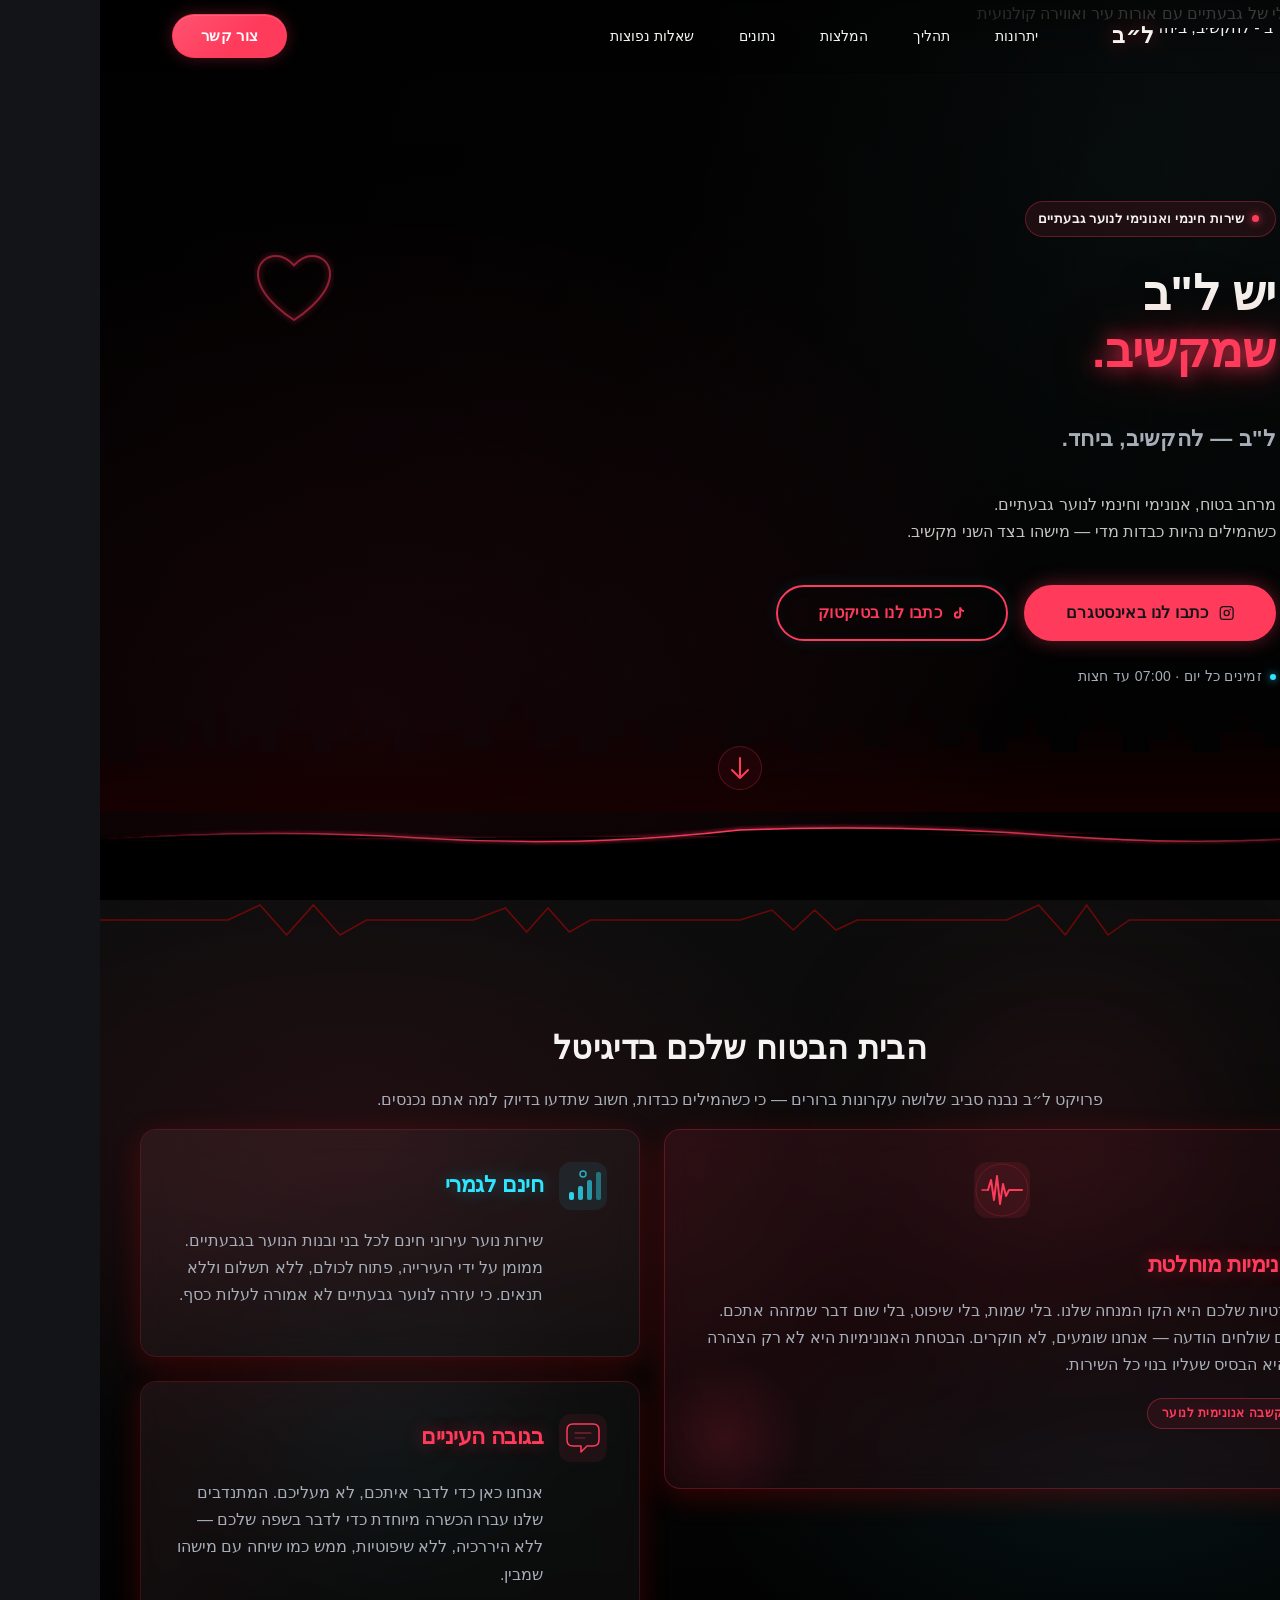
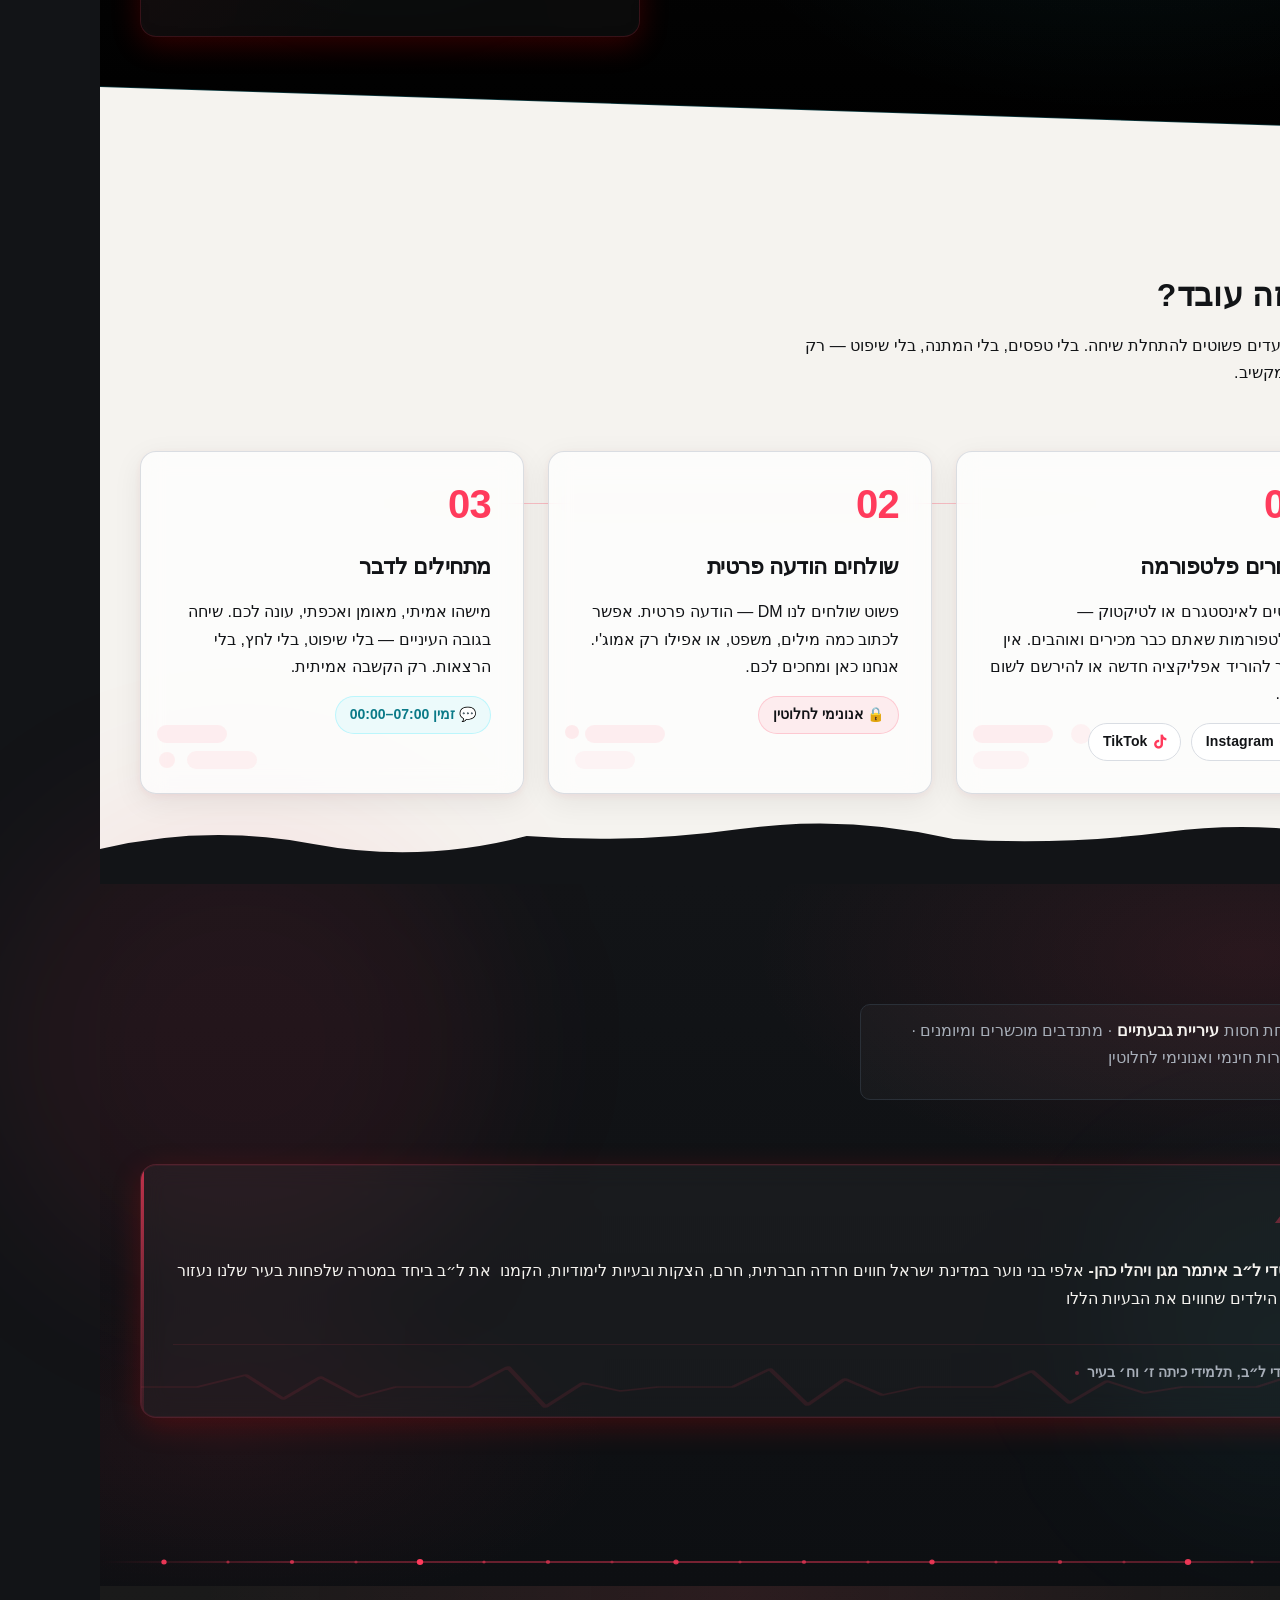
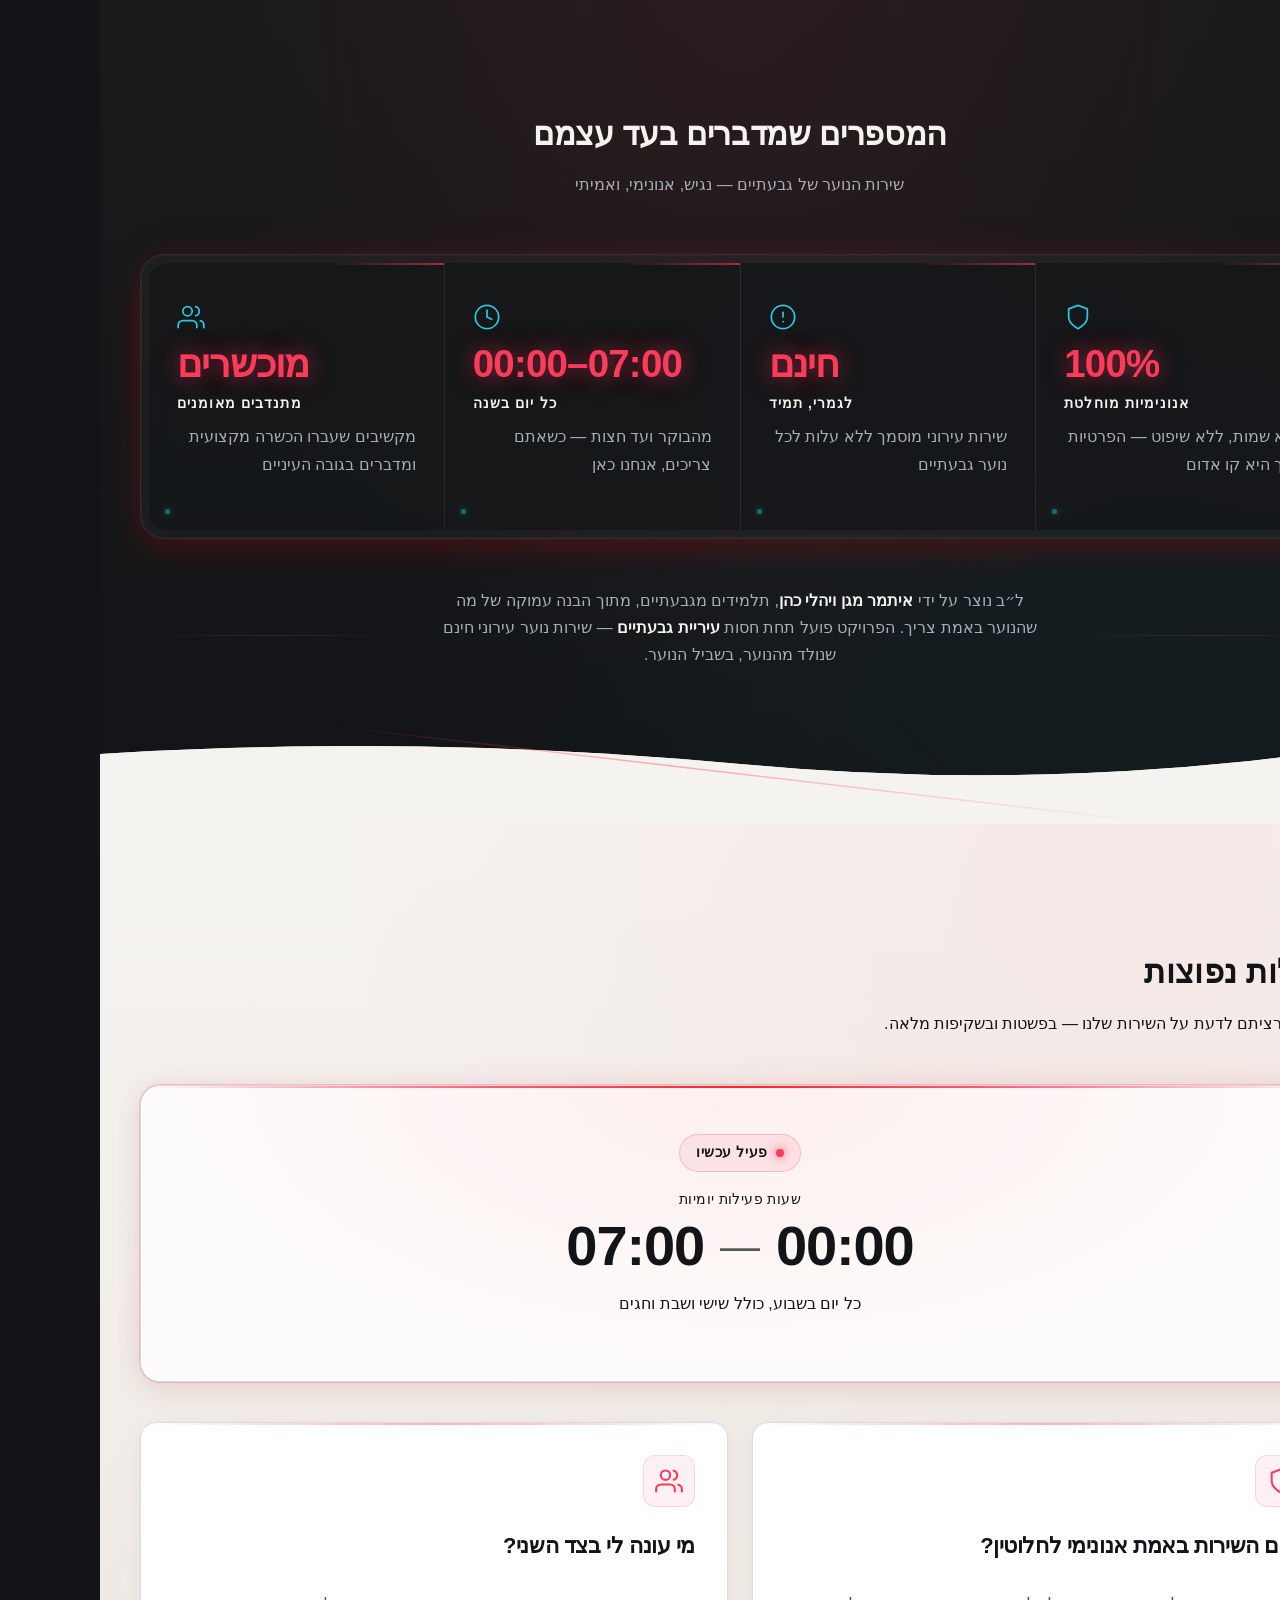
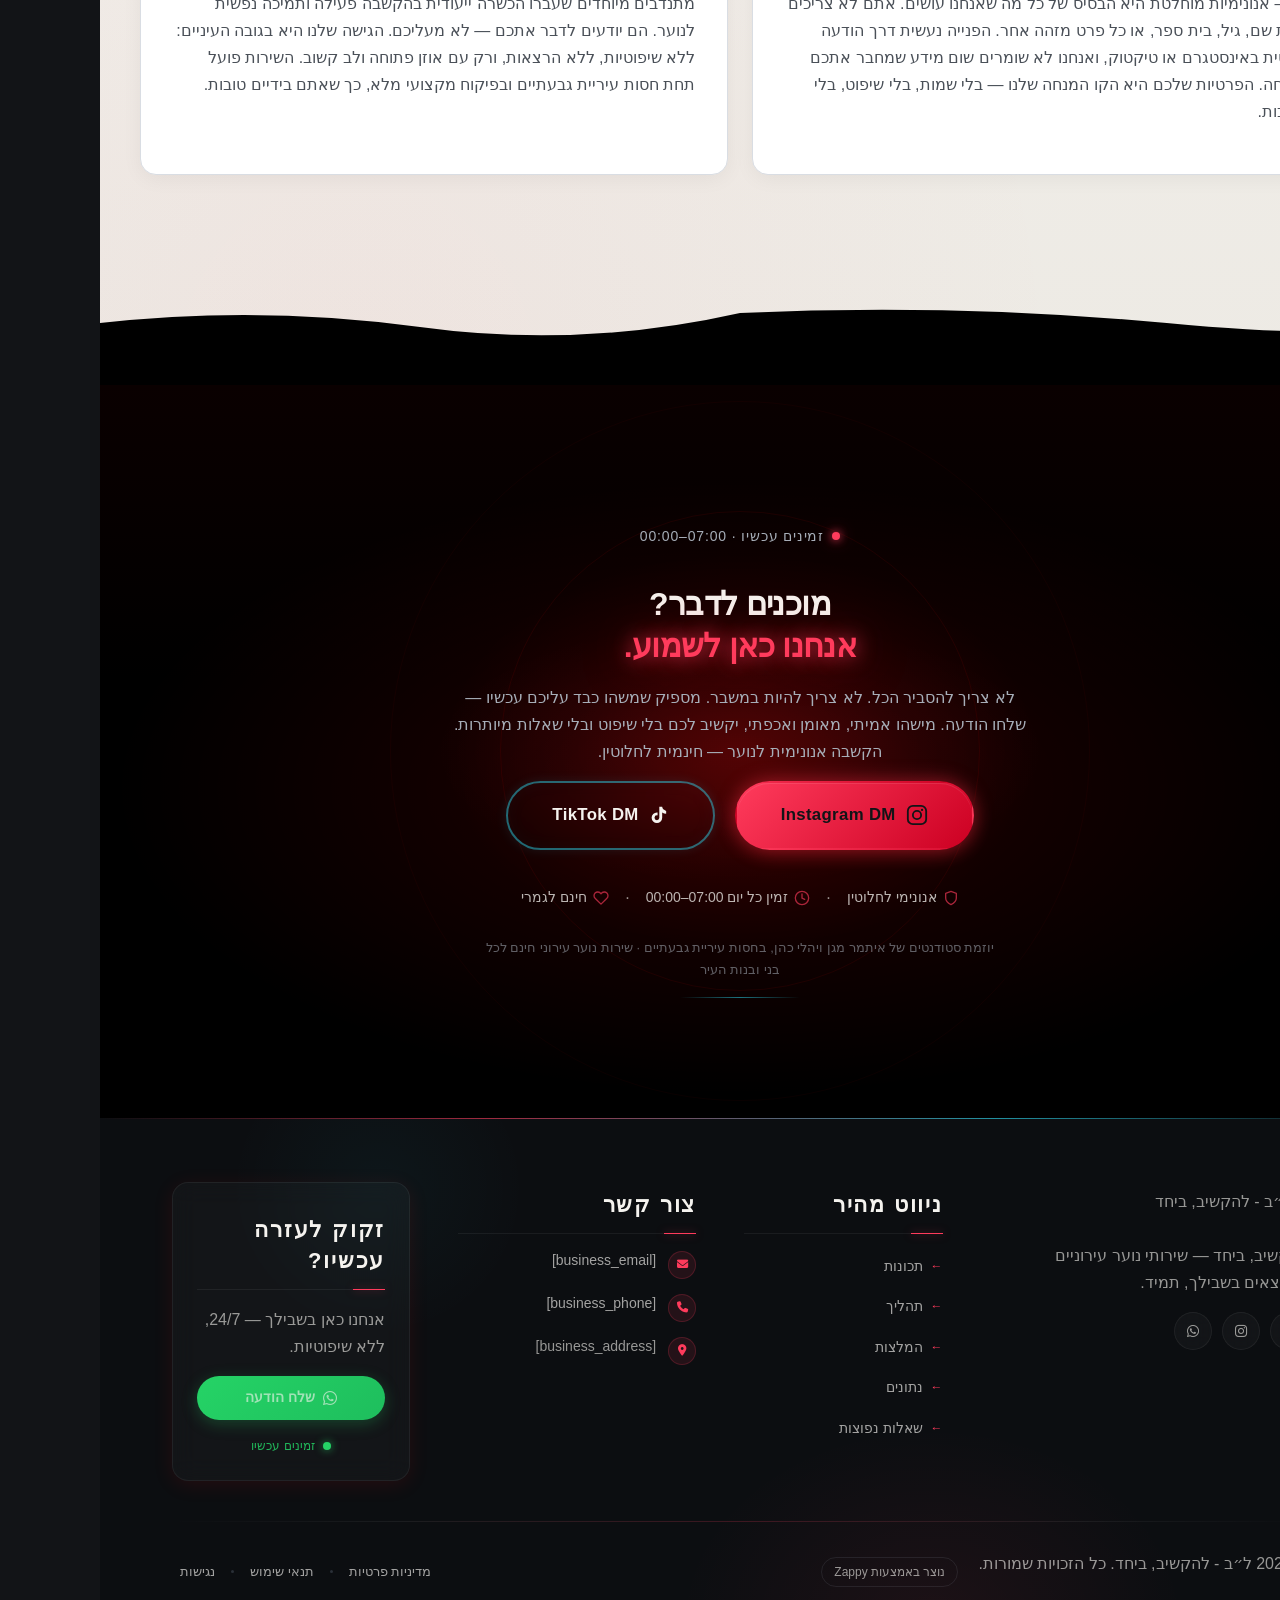
==== commit 0d86a573: "Incremental sync: 1 page(s) — delete_element, text_edit, update_section" ====
--- a/public/index.html
+++ b/public/index.html
@@ -1 +1 @@
-<!doctype html><html dir="rtl" lang="he"><head><meta charset="UTF-8"><meta content="width=device-width,initial-scale=1" name="viewport"><meta content="index, follow" name="robots"><title>דברו איתנו — אנחנו מקשיבים | ל״ב - להקשיב, ביחד</title><meta content="שירות הקשבה אנונימי וחינמי לנוער גבעתיים — פתוח כל יום מ-7 בבוקר עד חצות. מתנדבים מיומנים שמדברים אליך בגובה העיניים, ללא שיפוטיות. כתבו לנו עכשיו." name="description"><meta content="עזרה לנוער גבעתיים, הקשבה אנונימית לנוער, שירות נוער עירוני חינם, תמיכה נפשית נוער, מרחב בטוח לנוער" name="keywords"><link href="/assets/favicon.ico" rel="icon" type="image/x-icon"><link href="/assets/favicon-16x16.png" rel="icon" type="image/png" sizes="16x16"><link href="/assets/favicon-32x32.png" rel="icon" type="image/png" sizes="32x32"><link href="/assets/favicon-48x48.png" rel="icon" type="image/png" sizes="48x48"><link href="/assets/favicon-192x192.png" rel="icon" type="image/png" sizes="192x192"><link href="/assets/favicon-512x512.png" rel="icon" type="image/png" sizes="512x512"><link href="/assets/apple-touch-icon.png" rel="apple-touch-icon"><script>!function(){"use strict";var t="5ee4a1ee-c976-4458-a2c9-4d60a9ae523c",e="https://api.zappy5.com/api/analytics/track",a=18e5,n=2592e6,o=!0,i=!0,r=!0;var s=function(){var e="zappy_visitor_"+t,a=null;try{if(a=localStorage.getItem(e)){var o=JSON.parse(a),i=Date.now();if(i-o.created<n)return o.lastSeen=i,localStorage.setItem(e,JSON.stringify(o)),o.id}}catch(t){console.warn("Zappy Analytics: LocalStorage not available")}var r="zv_"+Date.now()+"_"+Math.random().toString(36).substr(2,9);try{localStorage.setItem(e,JSON.stringify({id:r,created:Date.now(),lastSeen:Date.now()}))}catch(t){}return r}(),c=function(){var e="zappy_session_"+t,n=null;try{if(n=sessionStorage.getItem(e)){var o=JSON.parse(n),i=Date.now();if(i-o.timestamp<a)return o.timestamp=i,sessionStorage.setItem(e,JSON.stringify(o)),o.id}}catch(t){console.warn("Zappy Analytics: SessionStorage not available")}var r="zs_"+Date.now()+"_"+Math.random().toString(36).substr(2,9);try{sessionStorage.setItem(e,JSON.stringify({id:r,timestamp:Date.now()}))}catch(t){}return r}();function l(a,n){n=n||{};var o={website_id:t,event_type:a,page_path:window.location.pathname,referrer:document.referrer||"direct",visitor_id:s,session_id:c,metadata:n};if(navigator.sendBeacon){var i=new Blob([JSON.stringify(o)],{type:"application/json"});navigator.sendBeacon(e,i)}else fetch(e,{method:"POST",headers:{"Content-Type":"application/json"},body:JSON.stringify(o),keepalive:!0}).catch(function(t){console.warn("Zappy Analytics: Failed to track event",t)})}o&&l("pageview",{title:document.title,url:window.location.href}),i&&document.addEventListener("click",function(t){var e=t.target;if("BUTTON"===e.tagName||e.closest("button")){var a="BUTTON"===e.tagName?e:e.closest("button");l("click",{element:"button",text:a.textContent.trim().substring(0,100),id:a.id||null,class:a.className||null})}else if("A"===e.tagName||e.closest("a")){var n="A"===e.tagName?e:e.closest("a");l("navigation",{element:"link",text:n.textContent.trim().substring(0,100),href:n.href,external:n.hostname!==window.location.hostname})}},!0),r&&document.addEventListener("submit",function(t){var e=t.target;l("form_submit",{form_id:e.id||null,form_name:e.name||null,form_action:e.action||null,form_method:e.method||"GET"})},!0);var d=Date.now();window.addEventListener("beforeunload",function(){l("page_unload",{time_on_page:Math.floor((Date.now()-d)/1e3),page_path:window.location.pathname})}),window.zappyAnalytics={track:l,getVisitorId:function(){return s},getSessionId:function(){return c}}}()</script><meta content="דברו איתנו — אנחנו מקשיבים | ל״ב - להקשיב, ביחד" property="og:title"><meta content="שירות הקשבה אנונימי וחינמי לנוער גבעתיים — פתוח כל יום מ-7 בבוקר עד חצות. מתנדבים מיומנים שמדברים אליך בגובה העיניים, ללא שיפוטיות. כתבו לנו עכשיו." property="og:description"><meta content="summary_large_image" name="twitter:card"><meta content="דברו איתנו — אנחנו מקשיבים | ל״ב - להקשיב, ביחד" name="twitter:title"><meta content="שירות הקשבה אנונימי וחינמי לנוער גבעתיים — פתוח כל יום מ-7 בבוקר עד חצות. מתנדבים מיומנים שמדברים אליך בגובה העיניים, ללא שיפוטיות. כתבו לנו עכשיו." name="twitter:description"><meta content="website" property="og:type"><meta content="he_IL" property="og:locale"><link href="https://cdnjs.cloudflare.com/ajax/libs/font-awesome/6.4.0/css/all.min.css" rel="stylesheet"><link href="/assets/favicon.ico" rel="icon" type="image/x-icon"><link href="/assets/favicon-16x16.png" rel="icon" type="image/png" sizes="16x16"><link href="/assets/favicon-32x32.png" rel="icon" type="image/png" sizes="32x32"><link href="/assets/favicon-48x48.png" rel="icon" type="image/png" sizes="48x48"><link href="/assets/favicon-192x192.png" rel="icon" type="image/png" sizes="192x192"><link href="/assets/favicon-512x512.png" rel="icon" type="image/png" sizes="512x512"><link href="/assets/apple-touch-icon.png" rel="apple-touch-icon"><link href="https://cdn.jsdelivr.net/npm/vanilla-cookieconsent@3/dist/cookieconsent.css" rel="stylesheet"><script src="https://cdn.jsdelivr.net/npm/vanilla-cookieconsent@3/dist/cookieconsent.umd.js"></script><script src="https://cdn.jsdelivr.net/gh/mickidum/acc_toolbar/acctoolbar/acctoolbar.min.js"></script><link href="/styles.css" rel="stylesheet"><style id="zappy-dropdown-submenu-styles">#navMenu li:has(.sub-menu),.nav-menu li:has(.sub-menu),.navbar li:has(.sub-menu),nav li:has(.sub-menu){position:relative}#navMenu .sub-menu,.nav-menu .sub-menu,.navbar .sub-menu,nav .sub-menu{display:block!important;position:absolute!important;top:100%;left:0;min-width:220px;background:#fff;border-radius:8px;box-shadow:0 8px 25px rgba(0,0,0,.15);padding:8px 0;opacity:0;visibility:hidden;transform:translateY(10px);transition:all .3s ease;z-index:1000;list-style:none;pointer-events:none}#navMenu li:hover>.sub-menu,.nav-menu li:hover>.sub-menu,.navbar li:hover>.sub-menu,nav li:hover>.sub-menu{opacity:1!important;visibility:visible!important;transform:translateY(0)!important;pointer-events:auto!important}.sub-menu li{list-style:none;margin:0;padding:0}.sub-menu a{display:block!important;padding:10px 16px!important;color:var(--text-dark,#333)!important;font-weight:500;text-decoration:none;white-space:nowrap;transition:background-color .2s}.sub-menu .zappy-nav-child>a{padding-left:28px!important;font-size:.9em!important;opacity:.85!important}[dir=rtl] .sub-menu .zappy-nav-child>a,html[lang=ar] .sub-menu .zappy-nav-child>a,html[lang=he] .sub-menu .zappy-nav-child>a{padding-left:10px!important;padding-right:28px!important}.sub-menu .zappy-nav-parent>a{font-weight:600!important}.sub-menu a:hover{background-color:#f5f5f5}[dir=rtl] .nav-menu .sub-menu,[dir=rtl] .navbar .sub-menu,[dir=rtl] nav .sub-menu,html[lang=ar] .nav-menu .sub-menu,html[lang=ar] .navbar .sub-menu,html[lang=ar] nav .sub-menu,html[lang=he] .nav-menu .sub-menu,html[lang=he] .navbar .sub-menu,html[lang=he] nav .sub-menu{left:auto!important;right:0!important}.sub-menu:empty,.sub-menu:not(:has(li)):not(:has(> a)),.sub-menu:not(:has(li:not(.zappy-hidden-menu-item))):not(:has(> a)){display:none!important;opacity:0!important;visibility:hidden!important;pointer-events:none!important}li:has(.menu-group-title):hover>.sub-menu{opacity:1!important;visibility:visible!important;transform:translateY(0)!important;pointer-events:auto!important}#navMenu>li>.menu-group-title,.nav-menu>li>.menu-group-title{display:inline-block;padding:.5rem 1rem;cursor:default;user-select:none}@media (max-width:768px){#navMenu .sub-menu,.nav-menu .sub-menu,.navbar .sub-menu,nav .sub-menu{position:static!important;transform:none!important;box-shadow:none!important;background:0 0!important;max-height:0;overflow:hidden;opacity:0;visibility:hidden;transition:max-height .3s ease,opacity .3s ease;padding:0!important;border-radius:0!important}#navMenu .sub-menu.mobile-expanded,.nav-menu .sub-menu.mobile-expanded,.navbar .sub-menu.mobile-expanded{max-height:none!important;overflow-y:visible!important;opacity:1!important;visibility:visible!important;padding:8px 0 8px 16px!important}[dir=rtl] .sub-menu.mobile-expanded,html[lang=he] .sub-menu.mobile-expanded{padding:8px 16px 8px 0!important}#navMenu li:hover>.sub-menu,.nav-menu li:hover>.sub-menu,.navbar li:hover>.sub-menu,nav li:hover>.sub-menu{opacity:0;visibility:hidden;pointer-events:none}#navMenu li>.sub-menu.mobile-expanded,.nav-menu li>.sub-menu.mobile-expanded,.navbar li>.sub-menu.mobile-expanded,nav li>.sub-menu.mobile-expanded{opacity:1!important;visibility:visible!important;pointer-events:auto!important}#navMenu li:has(.sub-menu),.nav-menu li:has(.sub-menu),.navbar li:has(.sub-menu),nav li:has(.sub-menu){display:flex!important;flex-wrap:wrap!important;align-items:center!important;position:relative!important;min-height:44px!important}#navMenu li:has(.sub-menu)>a,.nav-menu li:has(.sub-menu)>a,.navbar li:has(.sub-menu)>a,nav li:has(.sub-menu)>a{flex:1!important;min-width:0!important}#navMenu li:has(.sub-menu)>.menu-group-title,.nav-menu li:has(.sub-menu)>.menu-group-title,.navbar li:has(.sub-menu)>.menu-group-title,nav li:has(.sub-menu)>.menu-group-title{flex:1!important;min-width:0!important;padding:0!important;line-height:inherit!important}#navMenu li:has(.sub-menu)>.sub-menu,.nav-menu li:has(.sub-menu)>.sub-menu,.navbar li:has(.sub-menu)>.sub-menu,nav li:has(.sub-menu)>.sub-menu{flex-basis:100%!important;width:100%!important}#navMenu li:has(.sub-menu)>a [class*=arrow],#navMenu li:has(.sub-menu)>a [class*=chevron],.nav-menu li:has(.sub-menu)>a .fa-angle-down,.nav-menu li:has(.sub-menu)>a .fa-chevron-down,.nav-menu li:has(.sub-menu)>a [class*=arrow],.nav-menu li:has(.sub-menu)>a [class*=chevron],nav li:has(.sub-menu)>a [class*=arrow],nav li:has(.sub-menu)>a [class*=chevron]{display:none!important;visibility:hidden!important}.mobile-submenu-toggle{display:flex!important;align-items:center!important;justify-content:center!important;width:44px!important;height:auto!important;background:0 0!important;border:none!important;cursor:pointer!important;color:var(--text-light)!important;position:static!important;flex-shrink:0!important;align-self:stretch!important;z-index:2!important;padding:0!important;margin:0!important}.mobile-submenu-toggle::after{content:''!important;width:0!important;height:0!important;border-left:6px solid transparent!important;border-right:6px solid transparent!important;border-top:7px solid currentColor!important;transition:transform .3s ease!important}.mobile-submenu-toggle.expanded::after{transform:rotate(180deg)!important}.sub-menu a{padding:10px 0!important;display:block!important;color:var(--text-light)!important;white-space:normal!important}.sub-menu .zappy-nav-child>a{padding-left:28px!important;font-size:.9em!important;opacity:.85!important}[dir=rtl] .sub-menu .zappy-nav-child>a,html[lang=ar] .sub-menu .zappy-nav-child>a,html[lang=he] .sub-menu .zappy-nav-child>a{padding-left:0!important;padding-right:28px!important}.sub-menu .zappy-nav-parent>a{font-weight:600!important}#navMenu.active,.nav-menu.active{max-width:100vw!important;overflow-x:hidden!important;box-sizing:border-box!important}.navbar .sub-menu li a,.zappy-products-dropdown .sub-menu a,nav.navbar .sub-menu li a{color:var(--text-light)!important}}@media (min-width:769px){.mobile-submenu-toggle{display:none!important}}</style><style id="zappy-widget-visibility">html[dir=rtl] .whatsapp-float{right:20px!important;left:auto!important}html:not([dir]) .whatsapp-float,html[dir=ltr] .whatsapp-float{left:20px!important;right:auto!important}html[dir=rtl] #mic-access-tool-general-button,html[dir=rtl] #mic-init-access-tool #mic-access-tool-general-button,html[dir=rtl] #mic-init-access-tool .mic-access-tool-general-button,html[dir=rtl] ._access-icon,html[dir=rtl] .mic-access-tool-general-button{left:20px!important;right:auto!important}html:not([dir]) #mic-access-tool-general-button,html:not([dir]) #mic-init-access-tool #mic-access-tool-general-button,html:not([dir]) #mic-init-access-tool .mic-access-tool-general-button,html:not([dir]) ._access-icon,html:not([dir]) .mic-access-tool-general-button,html[dir=ltr] #mic-access-tool-general-button,html[dir=ltr] #mic-init-access-tool #mic-access-tool-general-button,html[dir=ltr] #mic-init-access-tool .mic-access-tool-general-button,html[dir=ltr] ._access-icon,html[dir=ltr] .mic-access-tool-general-button{right:20px!important;left:auto!important}@media (max-width:768px){.whatsapp-float{display:flex!important}}@media (min-width:769px){.whatsapp-float{display:flex!important}}@media (max-width:768px){#mic-access-tool-general-button,#mic-init-access-tool #mic-access-tool-general-button,#mic-init-access-tool .mic-access-tool-general-button,._access-icon,.mic-access-tool-general-button{display:flex!important;visibility:visible!important;opacity:1!important;pointer-events:auto!important}#mic-access-tool-box.opened-mic-access-tool,#mic-init-access-tool #mic-access-tool-box.opened-mic-access-tool,.mic-access-tool-box.opened-mic-access-tool{visibility:visible!important;opacity:1!important;pointer-events:auto!important}}@media (min-width:769px){#mic-access-tool-general-button,#mic-init-access-tool #mic-access-tool-general-button,#mic-init-access-tool .mic-access-tool-general-button,._access-icon,.mic-access-tool-general-button{display:flex!important;visibility:visible!important;opacity:1!important;pointer-events:auto!important}#mic-access-tool-box.opened-mic-access-tool,#mic-init-access-tool #mic-access-tool-box.opened-mic-access-tool,.mic-access-tool-box.opened-mic-access-tool{visibility:visible!important;opacity:1!important;pointer-events:auto!important}}</style></head><body><nav class="navbar" dir="rtl"><button aria-label="Menu" class="mobile-toggle" id="mobileToggle"><svg viewBox="0 0 24 24" fill="none" height="24" width="24" class="hamburger-icon"><path d="M3 12h18M3 6h18M3 18h18" stroke="currentColor" stroke-width="2" stroke-linecap="round"></path></svg> <svg viewBox="0 0 24 24" fill="none" height="24" width="24" class="close-icon" style="display:none"><path d="M18 6L6 18M6 6l12 12" stroke="currentColor" stroke-width="2" stroke-linecap="round"></path></svg></button> <button aria-label="Call" class="phone-header-btn" data-phone="[business_phone]"><svg viewBox="0 0 24 24" fill="currentColor" height="20" width="20"><path d="M22 16.92v3a2 2 0 0 1-2.18 2 19.79 19.79 0 0 1-8.63-3.07 19.5 19.5 0 0 1-6-6 19.79 19.79 0 0 1-3.07-8.67A2 2 0 0 1 4.11 2h3a2 2 0 0 1 2 1.72 12.84 12.84 0 0 0 .7 2.81 2 2 0 0 1-.45 2.11L8.09 9.91a16 16 0 0 0 6 6l1.27-1.27a2 2 0 0 1 2.11-.45 12.84 12.84 0 0 0 2.81.7A2 2 0 0 1 22 16.92z"></path></svg></button><div class="nav-container"><div class="nav-right-group"><div class="nav-brand"><a href="/" class="logo-link"><img alt="ל״ב - להקשיב, ביחד" src="/assets/logo.webp" class="logo"></a></div><ul class="nav-menu" id="navMenu"><li><a href="#features">יתרונות</a></li><li><a href="#process">תהליך</a></li><li><a href="#testimonials">המלצות</a></li><li><a href="#stats">נתונים</a></li><li><a href="#faq">שאלות נפוצות</a></li></ul></div><div class="nav-cta-container"><a href="#cta" class="nav-cta-btn">צור קשר</a></div></div></nav><script>window.addEventListener("load",function(){const e=document.querySelector(".navbar, nav, header");if(!e)return void console.log("[Navbar] Navbar element not found");let t=document.getElementById("mobileToggle")||document.querySelector(".mobile-toggle")||document.querySelector(".hamburger")||document.querySelector(".hamburger-menu")||document.querySelector(".menu-toggle")||document.querySelector(".burger-menu")||document.querySelector('[aria-label="Menu"]')||document.querySelector('[aria-label="תפריט"]');const o=document.querySelector(".phone-header-btn"),n=window.getComputedStyle(e);let r=n.backgroundColor;if(console.log("[Navbar] Initial navbar background:",r),"transparent"===r||"rgba(0, 0, 0, 0)"===r||r.startsWith("rgba")&&r.includes(", 0)")){const e=n.backgroundImage;if(e&&"none"!==e)console.log("[Navbar] Navbar has background image/gradient, using dark text"),r="rgb(240, 240, 240)";else{const e=window.getComputedStyle(document.body).backgroundColor;console.log("[Navbar] Navbar transparent, using body background:",e),r=e}}const i=r.match(/\d+/g);if(i&&i.length>=3){const e=(.299*parseInt(i[0])+.587*parseInt(i[1])+.114*parseInt(i[2]))/255;console.log("[Navbar] Mobile button colors preserved from Claude CSS (luminance:",e.toFixed(2)+")");const n=document.createElement("style");n.id="zappy-mobile-nav-fix";document.documentElement.lang;document.documentElement.dir,n.textContent='\n        /* Hide mobile buttons on desktop, show only on mobile */\n        @media (min-width: 769px) {\n          .mobile-toggle,\n          .phone-header-btn {\n            display: none !important;\n          }\n        }\n        \n        /* Show and position mobile buttons correctly on mobile */\n        @media (max-width: 768px) {\n          .mobile-toggle,\n          .phone-header-btn {\n            position: absolute !important;\n            top: 0 !important;\n            bottom: 0 !important;\n            margin-top: auto !important;\n            margin-bottom: auto !important;\n            z-index: 1001 !important;\n            display: flex !important;\n            align-items: center !important;\n            justify-content: center !important;\n            width: 36px !important;\n            height: 36px !important;\n            border-radius: 50% !important;\n            border: none !important;\n            cursor: pointer !important;\n            padding: 6px !important;\n            background: none !important;\n            color: var(--nav-text, var(--text-light)) !important;\n            touch-action: manipulation !important;\n            -webkit-tap-highlight-color: transparent !important;\n          }\n          \n          /* LTR positioning (default): hamburger LEFT, phone RIGHT */\n          html:not([dir="rtl"]):not([lang="he"]):not([lang="ar"]) .mobile-toggle,\n          html[dir="ltr"] .mobile-toggle {\n            left: 12px !important;\n            right: auto !important;\n          }\n          html:not([dir="rtl"]):not([lang="he"]):not([lang="ar"]) .phone-header-btn,\n          html[dir="ltr"] .phone-header-btn {\n            right: 12px !important;\n            left: auto !important;\n          }\n          \n          /* RTL positioning: hamburger RIGHT, phone LEFT */\n          html[dir="rtl"] .mobile-toggle,\n          html[lang="he"] .mobile-toggle,\n          html[lang="ar"] .mobile-toggle {\n            right: 12px !important;\n            left: auto !important;\n          }\n          html[dir="rtl"] .phone-header-btn,\n          html[lang="he"] .phone-header-btn,\n          html[lang="ar"] .phone-header-btn {\n            left: 12px !important;\n            right: auto !important;\n          }\n          \n          /* CRITICAL: Ensure nav-container has min-height on mobile */\n          /* All children are positioned absolutely/fixed on mobile, so height:auto collapses to 0 */\n          .nav-container {\n            min-height: 70px !important;\n            position: relative !important;\n          }\n          \n          /* Ensure SVG icons are properly sized and inherit color */\n          .mobile-toggle svg,\n          .phone-header-btn svg {\n            width: 24px !important;\n            height: 24px !important;\n            /* Don\'t force display - let JavaScript control hamburger/close toggle */\n          }\n          \n          /* Reset nav-cta-container on mobile - remove desktop box-shadow/padding */\n          /* that creates a visible ghost box when CTA button is hidden */\n          .nav-cta-container {\n            box-shadow: none !important;\n            padding: 0 !important;\n          }\n          \n          /* Hide nav-cta-container entirely on mobile when there\'s no lang-switcher */\n          /* (only the CTA button is inside, and it\'s hidden on mobile) */\n          .nav-cta-container:not(:has(.lang-switcher)) {\n            display: none !important;\n          }\n          \n          /* CRITICAL: Prevent hero image fade gradient from bleeding over headline text */\n          /* The .image-fade-gradient has bottom: -30px (extends below parent) */\n          /* On mobile stacked layout, this overlaps the h1 text below the image */\n          .hero-image-column {\n            overflow: hidden !important;\n          }\n          .image-fade-gradient {\n            bottom: 0 !important;\n          }\n          \n          /* Hide desktop language switcher on mobile - hamburger menu handles it */\n          /* High specificity to override stored CSS */\n          .lang-switcher,\n          .nav-cta-container .lang-switcher,\n          .nav-container .lang-switcher,\n          .navbar .lang-switcher,\n          .navbar .nav-cta-container .lang-switcher {\n            display: none !important;\n          }\n        }\n      ';const r=document.getElementById("zappy-mobile-nav-fix");r&&r.remove(),document.head.appendChild(n),console.log("[Navbar] Critical CSS injected for mobile nav positioning");const a=window.innerWidth<=768;if(t){const e=t.querySelector(".hamburger-icon"),o=t.querySelector(".close-icon");e&&(e.style.setProperty("width","24px","important"),e.style.setProperty("height","24px","important"),e.style.setProperty("display","block","important")),o&&(o.style.setProperty("width","24px","important"),o.style.setProperty("height","24px","important"),o.style.setProperty("display","none","important")),a?(t.style.setProperty("position","absolute","important"),t.style.setProperty("top","0","important"),t.style.setProperty("bottom","0","important"),t.style.setProperty("margin-top","auto","important"),t.style.setProperty("margin-bottom","auto","important"),t.style.setProperty("z-index","1001","important"),t.style.removeProperty("left"),t.style.removeProperty("right"),console.log("[Navbar] Mobile toggle positioning applied (mobile viewport)")):(t.style.removeProperty("position"),t.style.removeProperty("top"),t.style.removeProperty("transform"),t.style.removeProperty("z-index"),t.style.removeProperty("left"),t.style.removeProperty("right"),console.log("[Navbar] Desktop viewport - cleared mobile toggle inline positioning"))}if(o){const e=o.querySelector("svg");e&&(e.style.width="24px",e.style.height="24px",e.setAttribute("width","24"),e.setAttribute("height","24")),a?(o.style.setProperty("position","absolute","important"),o.style.setProperty("top","0","important"),o.style.setProperty("bottom","0","important"),o.style.setProperty("margin-top","auto","important"),o.style.setProperty("margin-bottom","auto","important"),o.style.setProperty("z-index","1001","important"),o.style.removeProperty("left"),o.style.removeProperty("right"),console.log("[Navbar] Phone button positioning applied (mobile viewport)")):(o.style.removeProperty("position"),o.style.removeProperty("top"),o.style.removeProperty("transform"),o.style.removeProperty("z-index"),o.style.removeProperty("left"),o.style.removeProperty("right"),console.log("[Navbar] Desktop viewport - cleared phone button inline positioning"))}}else console.log("[Navbar] Could not parse background color:",r);t=document.getElementById("mobileToggle")||document.querySelector(".mobile-toggle")||document.querySelector(".hamburger")||document.querySelector(".hamburger-menu")||document.querySelector(".menu-toggle")||document.querySelector(".burger-menu")||document.querySelector('[aria-label="Menu"]')||document.querySelector('[aria-label="תפריט"]');const a=document.getElementById("navMenu")||document.querySelector(".nav-menu")||document.querySelector(".nav-links")||document.querySelector("nav ul:not(.submenu)");if(!t||!a)return void console.log("[Navbar] Mobile toggle or menu not found:",{toggle:!!t,menu:!!a});a.id||(a.id="navMenu"),console.log("[Navbar] Initializing mobile menu...");const l=t.cloneNode(!0);t.parentNode.replaceChild(l,t);var s=0;function p(e){var t=Date.now();t-s<300||(s=t,function(e){e.preventDefault(),e.stopPropagation();const t=l.querySelector(".hamburger-icon"),o=l.querySelector(".close-icon");a.classList.contains("active")?(a.classList.remove("active"),t&&t.style.setProperty("display","block","important"),o&&o.style.setProperty("display","none","important"),document.body.style.overflow="",console.log("[Navbar] Menu closed")):(a.classList.add("active"),t&&t.style.setProperty("display","none","important"),o&&o.style.setProperty("display","block","important"),document.body.style.overflow="hidden",console.log("[Navbar] Menu opened"))}(e))}l.addEventListener("click",p),l.addEventListener("touchend",p),a.querySelectorAll("a").forEach(function(e){e.addEventListener("click",function(){if("#"===this.getAttribute("href"))return;const e=l.querySelector(".hamburger-icon"),t=l.querySelector(".close-icon");a.classList.remove("active"),e&&e.style.setProperty("display","block","important"),t&&t.style.setProperty("display","none","important"),document.body.style.overflow="",console.log("[Navbar] Menu closed (link clicked)")})});var c=a.querySelectorAll(".dropdown-toggle");c.forEach(function(e){e.addEventListener("click",function(e){e.preventDefault(),e.stopPropagation();var t=this.closest(".nav-dropdown");t&&(t.parentNode.querySelectorAll(".nav-dropdown.open").forEach(function(e){e!==t&&e.classList.remove("open")}),t.classList.toggle("open"),console.log("[Navbar] Dropdown toggled:",t.classList.contains("open")?"open":"closed"))})}),document.addEventListener("click",function(e){e.target.closest(".nav-dropdown")||document.querySelectorAll(".nav-dropdown.open").forEach(function(e){e.classList.remove("open")})}),console.log("[Navbar] Dropdown handlers initialized for "+c.length+" dropdowns"),o&&o.addEventListener("click",function(){const e=document.querySelectorAll('a[href^="tel:"]'),t=e.length>0?e[0].getAttribute("href").replace("tel:",""):"[business_phone]";window.location.href="tel:"+t,console.log("[Navbar] Phone button clicked")}),console.log("[Navbar] Mobile menu initialized successfully")})</script><main><section class="index-hero-section" data-layout-spec="בית-hero" dir="rtl" id="index-hero-section" data-hero-type="fullscreen-scrim"><div class="index-hero-bg"><div style="position:absolute !important;top:0px !important;left:0px !important;width:100% !important;height:100% !important;max-width:none !important;margin-left:0px !important;margin-right:0px !important;display:block !important;z-index:1 !important;overflow:hidden !important" data-element-id="img-1778241905182-ml6ohcb3t" data-element-type="image" data-zappy-wrapper-margins-applied="true" data-zappy-zoom-clip="true" data-zappy-zoom-wrapper="true" data-zappy-zoom-wrapper-align="center" data-zappy-zoom-wrapper-width-mode="full"><img alt="נוף עירוני לילי של גבעתיים עם אורות עיר ואווירה קולנועית" src="/assets/site-index-hero-image-1.webp" data-context="Cinematic night-time urban Givataim Israel street scene, dark moody atmosphere, city lights glowing in the distance, subtle phone screen blue-white notification glow reflecting on wet pavement, deep charcoal and black color grade, neon red ambient light hints, bokeh city background, cinematic wide angle, youth social welfare emotional atmosphere, photorealistic, high contrast, dark film look" data-element-id="img-1778241905182-ml6ohcb3t" data-element-type="image" data-hero-background="true" data-hero-bg="true" data-placeholder="index-hero-image-1" data-zappy-zoom="1" height="1080" style="object-position:50% 50%;margin:0px !important;position:absolute !important;left:0% !important;top:0% !important;width:100% !important;height:100% !important;max-width:none !important;max-height:none !important;display:block !important;object-fit:cover !important" width="1920"></div></div><div class="index-hero-scrim" aria-hidden="true"></div><div class="index-hero-heart-deco" aria-hidden="true"><svg viewBox="0 0 80 74" xmlns="http://www.w3.org/2000/svg" aria-hidden="true" fill="none" height="74" width="80" data-no-icon-edit="true"><path d="M40 68 C40 68 4 46 4 22 C4 11 12 4 22 4 C28.6 4 34.6 7.4 40 13.2 C45.4 7.4 51.4 4 58 4 C68 4 76 11 76 22 C76 46 40 68 40 68Z" fill="none" stroke="#FF3B5C" stroke-width="2" filter="url(#heartGlow)"></path><defs><filter height="180%" id="heartGlow" width="180%" x="-40%" y="-40%"><feGaussianBlur result="blur" stdDeviation="3"></feGaussianBlur><feMerge><feMergeNode in="blur"></feMergeNode><feMergeNode in="SourceGraphic"></feMergeNode></feMerge></filter></defs></svg></div><div class="index-hero-skyline" aria-hidden="true"><svg viewBox="0 0 1440 160" xmlns="http://www.w3.org/2000/svg" aria-hidden="true" height="160" width="100%" data-no-icon-edit="true" preserveAspectRatio="none"><defs><linearGradient id="skylineGrad" x1="0" x2="0" y1="0" y2="1"><stop offset="0%" stop-color="#1A0000" stop-opacity="0"></stop><stop offset="100%" stop-color="#1A0000" stop-opacity="0.9"></stop></linearGradient></defs><path d="M0,160 L0,110 L40,110 L40,90 L60,90 L60,80 L80,80 L80,95 L100,95 L100,70 L115,70 L115,95 L130,95 L130,60 L145,60 L145,95 L160,95 L160,85 L180,85 L180,100 L200,100 L200,75 L215,75 L215,55 L225,55 L225,75 L240,75 L240,100 L260,100 L260,88 L280,88 L280,65 L295,65 L295,88 L310,88 L310,75 L330,75 L330,100 L360,100 L360,80 L380,80 L380,60 L395,60 L395,80 L410,80 L410,95 L440,95 L440,70 L460,70 L460,50 L475,50 L475,70 L490,70 L490,95 L520,95 L520,80 L540,80 L540,100 L570,100 L570,85 L590,85 L590,65 L605,65 L605,85 L620,85 L620,100 L650,100 L650,75 L670,75 L670,55 L685,55 L685,75 L700,75 L700,100 L730,100 L730,88 L750,88 L750,70 L765,70 L765,88 L780,88 L780,100 L810,100 L810,80 L830,80 L830,60 L845,60 L845,80 L860,80 L860,95 L890,95 L890,70 L910,70 L910,50 L925,50 L925,70 L940,70 L940,95 L970,95 L970,80 L990,80 L990,100 L1020,100 L1020,85 L1040,85 L1040,65 L1055,65 L1055,85 L1070,85 L1070,100 L1100,100 L1100,75 L1120,75 L1120,55 L1135,55 L1135,75 L1150,75 L1150,100 L1180,100 L1180,88 L1200,88 L1200,70 L1215,70 L1215,88 L1230,88 L1230,100 L1260,100 L1260,80 L1280,80 L1280,60 L1295,60 L1295,80 L1310,80 L1310,95 L1340,95 L1340,70 L1360,70 L1360,50 L1375,50 L1375,70 L1390,70 L1390,95 L1440,95 L1440,160 Z" fill="url(#skylineGrad)"></path></svg></div><div class="index-hero-content"><div class="index-hero-inner"><div class="index-hero-badge"><span class="index-hero-badge-dot" aria-hidden="true"></span> <span>שירות חינמי ואנונימי לנוער גבעתיים</span></div><h1 class="index-hero-h1">יש ל"ב<br><span class="index-hero-h1-sub">שמקשיב.</span></h1><h3 class="index-hero-h3">ל"ב — להקשיב, ביחד.</h3><p class="index-hero-body">מרחב בטוח, אנונימי וחינמי לנוער גבעתיים.<br>כשהמילים נהיות כבדות מדי — מישהו בצד השני מקשיב.</p><div class="index-hero-ctas"><a href="https://www.instagram.com/project_lev26?igsh=enJ6bHQ4NTlqM3Zr&amp;utm_source=qr" class="btn btn-primary index-hero-btn-primary" target="_blank" rel="noopener noreferrer" data-element-id="btn-1778241905177-4pgi733al" data-element-type="button" data-native-element="true" style="outline:currentcolor;border-color:var(--primary-color, var(--primary, #8B0000)) !important;color:rgb(255, 255, 255) !important;background-color:var(--primary-color, var(--primary, #8B0000)) !important;background-image:none !important"><svg viewBox="0 0 24 24" xmlns="http://www.w3.org/2000/svg" aria-hidden="true" fill="none" height="20" width="20" data-element-type="icon" data-icon-type="svg"><rect height="20" rx="5" width="20" x="2" y="2" stroke="currentColor" stroke-width="2" ry="5"></rect><circle cx="12" cy="12" r="4" stroke="currentColor" stroke-width="2"></circle><circle cx="17.5" cy="6.5" r="1.2" fill="currentColor"></circle></svg> <span>כתבו לנו באינסטגרם</span> </a><a href="https://www.tiktok.com/@project_lev22?_r=1&amp;_t=ZS-96Bel2gjshR" class="btn btn-outline btn-secondary index-hero-btn-secondary" target="_blank" rel="noopener noreferrer" data-element-id="btn-1778241905177-k8ksozqn5" data-element-type="button" data-native-element="true" style="border-color:var(--primary-color, var(--primary, #8B0000)) !important;color:var(--primary-color, var(--primary, #8B0000)) !important;background-color:transparent !important;background-image:none !important"><svg viewBox="0 0 24 24" xmlns="http://www.w3.org/2000/svg" aria-hidden="true" fill="none" height="18" width="18" data-element-type="icon" data-icon-type="svg"><path d="M19.59 6.69a4.83 4.83 0 01-3.77-4.25V2h-3.45v13.67a2.89 2.89 0 01-2.88 2.5 2.89 2.89 0 01-2.89-2.89 2.89 2.89 0 012.89-2.89c.28 0 .54.04.79.1V9.01a6.27 6.27 0 00-.79-.05 6.34 6.34 0 00-6.34 6.34 6.34 6.34 0 006.34 6.34 6.34 6.34 0 006.33-6.34V8.69a8.18 8.18 0 004.78 1.52V6.74a4.85 4.85 0 01-1.01-.05z" fill="currentColor"></path></svg> <span>כתבו לנו בטיקטוק</span></a></div><div class="index-hero-hours"><span class="index-hero-hours-dot" aria-hidden="true"></span> <span>זמינים כל יום · 07:00 עד חצות</span></div></div></div><div class="index-hero-scroll-arrow" aria-label="גלול למטה"><svg viewBox="0 0 28 28" xmlns="http://www.w3.org/2000/svg" aria-hidden="true" fill="none" height="28" width="28" data-no-icon-edit="true"><path d="M14 4 L14 22" stroke="#FF3B5C" stroke-width="2" stroke-linecap="round"></path><path d="M6 16 L14 24 L22 16" stroke="#FF3B5C" stroke-width="2" stroke-linecap="round" stroke-linejoin="round"></path></svg></div><div class="index-hero-divider-wrapper"><svg viewBox="0 0 1440 90" xmlns="http://www.w3.org/2000/svg" aria-hidden="true" height="90" width="100%" data-no-icon-edit="true" preserveAspectRatio="none"><defs><linearGradient id="neonLineGrad" x1="0" x2="1" y1="0" y2="0"><stop offset="0%" stop-color="#FF3B5C" stop-opacity="0"></stop><stop offset="20%" stop-color="#FF3B5C" stop-opacity="0.7"></stop><stop offset="50%" stop-color="#FF3B5C" stop-opacity="1"></stop><stop offset="80%" stop-color="#FF3B5C" stop-opacity="0.7"></stop><stop offset="100%" stop-color="#FF3B5C" stop-opacity="0"></stop></linearGradient><filter height="500%" id="neonLineFilt" width="120%" x="-10%" y="-200%"><feGaussianBlur result="blur" stdDeviation="2"></feGaussianBlur><feMerge><feMergeNode in="blur"></feMergeNode><feMergeNode in="SourceGraphic"></feMergeNode></feMerge></filter></defs><path d="M0,90 L0,30 Q180,18 360,28 T720,20 Q900,14 1080,26 T1440,22 L1440,90 Z" fill="#000000"></path><path d="M0,30 Q180,18 360,28 T720,20 Q900,14 1080,26 T1440,22" fill="#000000" stroke="url(#neonLineGrad)" stroke-width="1.5" filter="url(#neonLineFilt)"></path></svg></div></section><section class="index-features-section" data-layout-spec="בית-features" dir="rtl" id="features"><div class="index-features-section__bloom index-features-section__bloom--red" aria-hidden="true"></div><div class="index-features-section__bloom index-features-section__bloom--cyan" aria-hidden="true"></div><div class="index-features-section__heartbeat" aria-hidden="true"><svg viewBox="0 0 1200 40" xmlns="http://www.w3.org/2000/svg" aria-hidden="true" data-no-icon-edit="true" preserveAspectRatio="none"><polyline points="0,20 120,20 150,5 175,35 200,5 225,35 250,20 350,20 380,8 400,32 420,8 440,32 460,20 600,20 630,10 650,30 670,10 690,30 710,20 850,20 880,5 905,35 925,5 945,35 965,20 1200,20" fill="none" stroke="#FF0000" stroke-width="1.5" opacity="0.55"></polyline></svg></div><div class="index-features-section__container"><header class="index-features-section__header"><h2 class="index-features-section__title">הבית הבטוח שלכם בדיגיטל</h2><p class="index-features-section__subtitle">פרויקט ל״ב נבנה סביב שלושה עקרונות ברורים — כי כשהמילים כבדות, חשוב שתדעו בדיוק למה אתם נכנסים.</p></header><div class="index-features-section__grid"><article class="index-features-section__card index-features-section__card--primary"><div class="index-features-section__card-icon" aria-hidden="true"><svg viewBox="0 0 56 56" xmlns="http://www.w3.org/2000/svg" fill="none" height="56" width="56" data-element-type="icon" data-icon-type="svg"><rect height="56" rx="14" width="56" fill="rgba(255,59,92,0.1)"></rect><line x1="8" x2="14" y1="28" y2="28" stroke="#FF3B5C" stroke-width="1.5" stroke-linecap="round"></line><polyline points="14,28 17,18 20,38 23,14 26,42 29,22 32,34 35,28 48,28" fill="none" stroke="#FF3B5C" stroke-width="2" stroke-linecap="round" stroke-linejoin="round"></polyline><circle cx="28" cy="28" r="26" fill="none" stroke="rgba(255,59,92,0.2)" stroke-width="1"></circle></svg></div><div class="index-features-section__card-content"><h3 class="index-features-section__card-title">אנונימיות מוחלטת</h3><p class="index-features-section__card-text">הפרטיות שלכם היא הקו המנחה שלנו. בלי שמות, בלי שיפוט, בלי שום דבר שמזהה אתכם. אתם שולחים הודעה — אנחנו שומעים, לא חוקרים. הבטחת האנונימיות היא לא רק הצהרה — היא הבסיס שעליו בנוי כל השירות.</p><div class="index-features-section__card-badge">הקשבה אנונימית לנוער</div></div></article><div class="index-features-section__secondary-stack"><article class="index-features-section__card index-features-section__card--secondary"><div class="index-features-section__card-icon" aria-hidden="true"><svg viewBox="0 0 48 48" xmlns="http://www.w3.org/2000/svg" fill="none" height="48" width="48" data-element-type="icon" data-icon-type="svg"><rect height="48" rx="12" width="48" fill="rgba(46,230,255,0.08)"></rect><rect height="8" rx="2" width="5" fill="#2EE6FF" x="10" y="30" opacity="0.9"></rect><rect height="14" rx="2" width="5" fill="#2EE6FF" x="19" y="24" opacity="0.75"></rect><rect height="20" rx="2" width="5" fill="#2EE6FF" x="28" y="18" opacity="0.6"></rect><rect height="28" rx="2" width="5" fill="#2EE6FF" x="37" y="10" opacity="0.4"></rect><circle cx="24" cy="12" r="3" fill="none" stroke="#2EE6FF" stroke-width="1.5" opacity="0.7"></circle></svg></div><div class="index-features-section__card-content"><h3 class="index-features-section__card-title index-features-section__card-title--cyan">חינם לגמרי</h3><p class="index-features-section__card-text">שירות נוער עירוני חינם לכל בני ובנות הנוער בגבעתיים. ממומן על ידי העירייה, פתוח לכולם, ללא תשלום וללא תנאים. כי עזרה לנוער גבעתיים לא אמורה לעלות כסף.</p></div></article><article class="index-features-section__card index-features-section__card--secondary"><div class="index-features-section__card-icon" aria-hidden="true"><svg viewBox="0 0 48 48" xmlns="http://www.w3.org/2000/svg" fill="none" height="48" width="48" data-element-type="icon" data-icon-type="svg"><rect height="48" rx="12" width="48" fill="rgba(255,59,92,0.08)"></rect><path d="M8,16 Q8,10 14,10 L34,10 Q40,10 40,16 L40,26 Q40,32 34,32 L28,32 L22,38 L22,32 L14,32 Q8,32 8,26 Z" fill="none" stroke="#FF3B5C" stroke-width="1.5" stroke-linejoin="round"></path><line x1="16" x2="32" y1="19" y2="19" stroke="#FF3B5C" stroke-width="1" opacity="0.6" stroke-linecap="round"></line><line x1="16" x2="26" y1="24" y2="24" stroke="#FF3B5C" stroke-width="1" opacity="0.4" stroke-linecap="round"></line></svg></div><div class="index-features-section__card-content"><h3 class="index-features-section__card-title">בגובה העיניים</h3><p class="index-features-section__card-text">אנחנו כאן כדי לדבר איתכם, לא מעליכם. המתנדבים שלנו עברו הכשרה מיוחדת כדי לדבר בשפה שלכם — ללא היררכיה, ללא שיפוטיות, ממש כמו שיחה עם מישהו שמבין.</p></div></article></div></div></div><div class="index-features-section__divider-wrapper" aria-hidden="true"><svg viewBox="0 0 1200 90" xmlns="http://www.w3.org/2000/svg" aria-hidden="true" data-no-icon-edit="true" preserveAspectRatio="none"><line x1="0" x2="1200" y1="30" y2="72" stroke="rgba(46,230,255,0.25)" stroke-width="1.5"></line><path d="M0,90 L0,30 L1200,72 L1200,90 Z" fill="var(--bg-light)"></path></svg></div></section><section class="index-process-section" data-layout-spec="בית-process" dir="rtl" id="process"><div class="index-process-container"><div class="index-process-header"><h2 class="index-process-title">איך זה עובד?</h2><p class="index-process-subtitle" style="color:rgb(18, 20, 23) !important">שלושה צעדים פשוטים להתחלת שיחה. בלי טפסים, בלי המתנה, בלי שיפוט — רק מישהו שמקשיב.</p></div><div class="zappy-preserve-css-grid index-process-steps" data-original-gap="24px" data-original-item-width="760" data-zappy-auto-grid="true" data-zappy-explicit-columns="true" data-zappy-grid-align="start" id="zappy-auto-grid-1778241905198-g5hlfx" style="--zappy-grid-cols:repeat(3, minmax(0, 1fr));display:grid;grid-template-columns:repeat(3, minmax(0, 1fr));align-items:stretch !important"><div class="index-process-connector" aria-hidden="true"></div><article class="index-process-card" data-grid-item-index="1"><div class="index-process-dm-motif" aria-hidden="true"><svg viewBox="0 0 120 60" xmlns="http://www.w3.org/2000/svg" aria-hidden="true" fill="none" data-no-icon-edit="true"><rect height="18" rx="9" width="80" fill="rgba(255,59,92,0.08)" x="0" y="8"></rect><rect height="18" rx="9" width="56" fill="rgba(255,59,92,0.05)" x="0" y="34"></rect><circle cx="108" cy="17" r="10" fill="rgba(255,59,92,0.06)"></circle></svg></div><div class="index-process-number">01</div><div class="index-process-card-content"><h3 class="index-process-card-title">בוחרים פלטפורמה</h3><p class="index-process-card-text" style="color:rgb(18, 20, 23) !important">נכנסים לאינסטגרם או לטיקטוק — הפלטפורמות שאתם כבר מכירים ואוהבים. אין צורך להוריד אפליקציה חדשה או להירשם לשום דבר.</p><div class="index-process-platform-badges"><span class="index-process-badge"><i class="fab fa-instagram" data-element-id="icon-1778241905181-wobxa6xsf" data-element-type="icon" data-icon-type="fontawesome" style="pointer-events:auto;cursor:pointer"></i> Instagram</span> <span class="index-process-badge"><i class="fab fa-tiktok" data-element-id="icon-1778241905181-8zjkpw41t" data-element-type="icon" data-icon-type="fontawesome" style="pointer-events:auto;cursor:pointer"></i> TikTok</span></div></div></article><article class="index-process-card index-process-card--mid" data-grid-item-index="2"><div class="index-process-dm-motif" aria-hidden="true"><svg viewBox="0 0 120 60" xmlns="http://www.w3.org/2000/svg" aria-hidden="true" fill="none" data-no-icon-edit="true"><rect height="18" rx="9" width="80" fill="rgba(255,59,92,0.08)" x="20" y="8"></rect><rect height="18" rx="9" width="60" fill="rgba(255,59,92,0.05)" x="10" y="34"></rect><rect height="14" rx="7" width="14" fill="rgba(255,59,92,0.1)" x="0" y="8"></rect></svg></div><div class="index-process-number">02</div><div class="index-process-card-content"><h3 class="index-process-card-title">שולחים הודעה פרטית</h3><p class="index-process-card-text" style="color:rgb(18, 20, 23) !important">פשוט שולחים לנו DM — הודעה פרטית. אפשר לכתוב כמה מילים, משפט, או אפילו רק אמוג'י. אנחנו כאן ומחכים לכם.</p><div class="index-process-tag">🔒 אנונימי לחלוטין</div></div></article><article class="index-process-card" data-grid-item-index="3"><div class="index-process-dm-motif" aria-hidden="true"><svg viewBox="0 0 120 60" xmlns="http://www.w3.org/2000/svg" aria-hidden="true" fill="none" data-no-icon-edit="true"><rect height="18" rx="9" width="70" fill="rgba(255,59,92,0.08)" x="0" y="8"></rect><rect height="18" rx="9" width="70" fill="rgba(255,59,92,0.06)" x="30" y="34"></rect><circle cx="10" cy="43" r="8" fill="rgba(255,59,92,0.08)"></circle></svg></div><div class="index-process-number">03</div><div class="index-process-card-content"><h3 class="index-process-card-title">מתחילים לדבר</h3><p class="index-process-card-text" style="color:rgb(18, 20, 23) !important">מישהו אמיתי, מאומן ואכפתי, עונה לכם. שיחה בגובה העיניים — בלי שיפוט, בלי לחץ, בלי הרצאות. רק הקשבה אמיתית.</p><div class="index-process-tag index-process-tag--green">💬 זמין 07:00–00:00</div></div></article></div></div><div class="index-process-divider-wrapper"><svg viewBox="0 0 1440 90" xmlns="http://www.w3.org/2000/svg" aria-hidden="true" data-no-icon-edit="true" preserveAspectRatio="none"><path d="M0,90 L0,55 Q120,30 240,50 T480,42 Q600,50 720,35 T960,45 Q1080,52 1200,38 T1440,50 L1440,90 Z" fill="#121417"></path></svg></div></section><section class="index-testimonials-section" data-layout-spec="בית-testimonials" dir="rtl" id="testimonials"><div class="index-testimonials-section__bg-glow" aria-hidden="true"></div><div class="index-testimonials-section__bg-glow index-testimonials-section__bg-glow--secondary" aria-hidden="true"></div><div class="index-testimonials-section__container"><div class="index-testimonials-section__intro"><p><span class="index-testimonials-section__eyebrow">קולות מהשטח</span></p><h2 class="index-testimonials-section__title">מה אומרים אלה שכבר היו שם</h2><p class="index-testimonials-section__subtitle">הקשבה אנונימית לנוער — מנוסיהם של בני נוער, מתנדבים ואנשי רווחה.</p><div class="index-testimonials-section__trust"><svg viewBox="0 0 18 18" xmlns="http://www.w3.org/2000/svg" aria-hidden="true" fill="none" height="18" width="18" data-element-type="icon" data-icon-type="svg" class="index-testimonials-section__trust-icon"><path d="M9 1.5L11.09 6.26L16.5 6.88L12.75 10.36L13.82 15.73L9 13.01L4.18 15.73L5.25 10.36L1.5 6.88L6.91 6.26L9 1.5Z" stroke="currentColor" stroke-width="1.5" stroke-linejoin="round"></path></svg><p class="index-testimonials-section__trust-text">תחת חסות <strong>עיריית גבעתיים</strong> · מתנדבים מוכשרים ומיומנים · שירות חינמי ואנונימי לחלוטין</p></div></div><div class="zappy-preserve-css-grid index-testimonials-section__grid" data-original-gap="24px" data-original-item-width="588" data-zappy-auto-grid="true" data-zappy-explicit-columns="true" data-zappy-grid-align="start" id="zappy-auto-grid-1778241905202-jan8tx" style="--zappy-grid-cols:repeat(2, minmax(0, 1fr));display:grid;grid-template-columns:repeat(2, minmax(0, 1fr));align-items:stretch !important"><article class="index-testimonials-section__card" data-grid-item-index="0"><svg viewBox="0 0 320 60" xmlns="http://www.w3.org/2000/svg" aria-hidden="true" data-no-icon-edit="true" preserveAspectRatio="none" class="index-testimonials-section__waveform"><polyline points="0,30 25,30 35,14 45,46 55,22 65,38 75,30 95,30 105,12 115,48 125,26 135,34 145,30 165,30 175,10 185,50 195,24 205,36 215,30 235,30 245,16 255,44 265,28 275,32 285,30 305,30 315,22 320,30" fill="none" stroke="rgba(46,230,255,0.1)" stroke-width="1.5" stroke-linecap="round" stroke-linejoin="round"></polyline></svg><div class="index-testimonials-section__card-quote-mark" aria-hidden="true">״</div><blockquote class="index-testimonials-section__card-body"><p>פרויקט ל״ב&nbsp;</p></blockquote><footer class="index-testimonials-section__card-footer"><span class="index-testimonials-section__card-role">מתנדב מוכשר בפרויקט ל״ב</span> <span class="index-testimonials-section__card-dot" aria-hidden="true"></span> <span class="index-testimonials-section__card-tag">הקשבה אנונימית לנוער</span></footer></article><article class="index-testimonials-section__card" data-grid-item-index="1"><svg viewBox="0 0 320 60" xmlns="http://www.w3.org/2000/svg" aria-hidden="true" data-no-icon-edit="true" preserveAspectRatio="none" class="index-testimonials-section__waveform"><polyline points="0,30 15,30 28,18 38,42 48,20 58,40 68,30 88,30 98,10 108,50 118,26 128,34 138,30 158,30 168,12 178,48 188,22 198,38 208,30 228,30 238,14 248,46 258,24 268,36 278,30 298,30 308,18 320,30" fill="none" stroke="rgba(255,59,92,0.1)" stroke-width="1.5" stroke-linecap="round" stroke-linejoin="round"></polyline></svg><div class="index-testimonials-section__card-quote-mark" aria-hidden="true">״</div><blockquote class="index-testimonials-section__card-body"><p><b>מייסדי ל״ב איתמר מגן ויהלי כהן-</b> אלפי בני נוער במדינת ישראל חווים חרדה חברתית, חרם, הצקות ובעיות לימודיות, הקמנו &nbsp;את ל״ב ביחד במטרה שלפחות בעיר שלנו נעזור לכל הילדים שחווים את הבעיות הללו</p></blockquote><footer class="index-testimonials-section__card-footer"><span class="index-testimonials-section__card-role">מייסד ל״ב, תלמיד כיתה ז׳ בעיר</span> <span class="index-testimonials-section__card-dot" aria-hidden="true"></span></footer></article></div></div><div class="index-testimonials-section__divider-wrapper" aria-hidden="true"><svg viewBox="0 0 1200 48" xmlns="http://www.w3.org/2000/svg" aria-hidden="true" data-no-icon-edit="true" preserveAspectRatio="none" class="index-testimonials-section__divider-svg"><line x1="0" x2="1200" y1="24" y2="24" stroke="url(#tsGrad)" stroke-width="1"></line><circle cx="60" cy="24" r="2.5" fill="rgba(255,59,92,0.9)"></circle><circle cx="120" cy="24" r="1.5" fill="rgba(255,59,92,0.5)"></circle><circle cx="180" cy="24" r="2" fill="rgba(255,59,92,0.7)"></circle><circle cx="240" cy="24" r="1.5" fill="rgba(255,59,92,0.4)"></circle><circle cx="300" cy="24" r="3" fill="rgba(255,59,92,1)"></circle><circle cx="360" cy="24" r="1.5" fill="rgba(255,59,92,0.5)"></circle><circle cx="420" cy="24" r="2" fill="rgba(255,59,92,0.6)"></circle><circle cx="480" cy="24" r="1.5" fill="rgba(255,59,92,0.35)"></circle><circle cx="540" cy="24" r="2.5" fill="rgba(255,59,92,0.8)"></circle><circle cx="600" cy="24" r="1.5" fill="rgba(255,59,92,0.4)"></circle><circle cx="660" cy="24" r="2" fill="rgba(255,59,92,0.65)"></circle><circle cx="720" cy="24" r="1.5" fill="rgba(255,59,92,0.45)"></circle><circle cx="780" cy="24" r="2.5" fill="rgba(255,59,92,0.85)"></circle><circle cx="840" cy="24" r="1.5" fill="rgba(255,59,92,0.4)"></circle><circle cx="900" cy="24" r="2" fill="rgba(255,59,92,0.6)"></circle><circle cx="960" cy="24" r="1.5" fill="rgba(255,59,92,0.35)"></circle><circle cx="1020" cy="24" r="3" fill="rgba(255,59,92,0.9)"></circle><circle cx="1080" cy="24" r="1.5" fill="rgba(255,59,92,0.5)"></circle><circle cx="1140" cy="24" r="2" fill="rgba(255,59,92,0.7)"></circle><defs><linearGradient id="tsGrad" x1="0" x2="1200" y1="0" y2="0" gradientUnits="userSpaceOnUse"><stop offset="0%" stop-color="rgba(255,59,92,0)"></stop><stop offset="15%" stop-color="rgba(255,59,92,0.6)"></stop><stop offset="50%" stop-color="rgba(255,59,92,0.9)"></stop><stop offset="85%" stop-color="rgba(255,59,92,0.6)"></stop><stop offset="100%" stop-color="rgba(255,59,92,0)"></stop></linearGradient></defs></svg></div></section><section class="index-stats-section" data-layout-spec="בית-stats" dir="rtl"><div class="index-stats-container"><div class="index-stats-header"><h2 class="index-stats-title">המספרים שמדברים בעד עצמם</h2><p class="index-stats-subtitle">שירות הנוער של גבעתיים — נגיש, אנונימי, ואמיתי</p></div><div class="index-stats-dashboard"><div class="index-stats-glow-ring"></div><div class="index-stats-grid"><article class="index-stat-block"><div class="index-stat-accent-line"></div><div class="index-stat-icon"><svg viewBox="0 0 24 24" xmlns="http://www.w3.org/2000/svg" aria-hidden="true" fill="none" height="28" width="28" data-element-type="icon" data-icon-type="svg" stroke="currentColor" stroke-linecap="round" stroke-linejoin="round" stroke-width="1.5"><path d="M12 22s8-4 8-10V5l-8-3-8 3v7c0 6 8 10 8 10z"></path></svg></div><div class="index-stat-value">100%</div><div class="index-stat-label">אנונימיות מוחלטת</div><p class="index-stat-desc">ללא שמות, ללא שיפוט — הפרטיות שלך היא קו אדום</p><div class="index-stat-cyan-dot"></div></article><article class="index-stat-block"><div class="index-stat-accent-line"></div><div class="index-stat-icon"><svg viewBox="0 0 24 24" xmlns="http://www.w3.org/2000/svg" aria-hidden="true" fill="none" height="28" width="28" data-element-type="icon" data-icon-type="svg" stroke="currentColor" stroke-linecap="round" stroke-linejoin="round" stroke-width="1.5"><circle cx="12" cy="12" r="10"></circle><line x1="12" x2="12" y1="8" y2="12"></line><line x1="12" x2="12.01" y1="16" y2="16"></line></svg></div><div class="index-stat-value">חינם</div><div class="index-stat-label">לגמרי, תמיד</div><p class="index-stat-desc">שירות עירוני מוסמך ללא עלות לכל נוער גבעתיים</p><div class="index-stat-cyan-dot"></div></article><article class="index-stat-block"><div class="index-stat-accent-line"></div><div class="index-stat-icon"><svg viewBox="0 0 24 24" xmlns="http://www.w3.org/2000/svg" aria-hidden="true" fill="none" height="28" width="28" data-element-type="icon" data-icon-type="svg" stroke="currentColor" stroke-linecap="round" stroke-linejoin="round" stroke-width="1.5"><circle cx="12" cy="12" r="10"></circle><polyline points="12 6 12 12 16 14"></polyline></svg></div><div class="index-stat-value">07:00–00:00</div><div class="index-stat-label">כל יום בשנה</div><p class="index-stat-desc">מהבוקר ועד חצות — כשאתם צריכים, אנחנו כאן</p><div class="index-stat-cyan-dot"></div></article><article class="index-stat-block"><div class="index-stat-accent-line"></div><div class="index-stat-icon"><svg viewBox="0 0 24 24" xmlns="http://www.w3.org/2000/svg" aria-hidden="true" fill="none" height="28" width="28" data-element-type="icon" data-icon-type="svg" stroke="currentColor" stroke-linecap="round" stroke-linejoin="round" stroke-width="1.5"><path d="M17 21v-2a4 4 0 0 0-4-4H5a4 4 0 0 0-4 4v2"></path><circle cx="9" cy="7" r="4"></circle><path d="M23 21v-2a4 4 0 0 0-3-3.87"></path><path d="M16 3.13a4 4 0 0 1 0 7.75"></path></svg></div><div class="index-stat-value">מוכשרים</div><div class="index-stat-label">מתנדבים מאומנים</div><p class="index-stat-desc">מקשיבים שעברו הכשרה מקצועית ומדברים בגובה העיניים</p><div class="index-stat-cyan-dot"></div></article></div></div><div class="index-stats-footnote"><div class="index-stats-footnote-line"></div><p class="index-stats-footnote-text">ל״ב נוצר על ידי <strong>איתמר מגן ויהלי כהן</strong>, תלמידים מגבעתיים, מתוך הבנה עמוקה של מה שהנוער באמת צריך. הפרויקט פועל תחת חסות <strong>עיריית גבעתיים</strong> — שירות נוער עירוני חינם שנולד מהנוער, בשביל הנוער.</p><div class="index-stats-footnote-line"></div></div></div><div class="index-stats-divider-wrapper"><svg viewBox="0 0 1200 100" xmlns="http://www.w3.org/2000/svg" aria-hidden="true" data-no-icon-edit="true" preserveAspectRatio="none"><defs><linearGradient id="stats-wipe-grad" x1="0" x2="1" y1="0" y2="1"><stop offset="0%" stop-color="#1a1a1a" stop-opacity="0"></stop><stop offset="100%" stop-color="#121417" stop-opacity="1"></stop></linearGradient><linearGradient id="pulse-line-grad" x1="0" x2="1" y1="0" y2="1"><stop offset="0%" stop-color="rgba(255,59,92,0)"></stop><stop offset="40%" stop-color="rgba(255,59,92,0.7)"></stop><stop offset="100%" stop-color="rgba(255,59,92,0)"></stop></linearGradient></defs><path d="M0,100 L0,30 Q300,10 600,40 T1200,20 L1200,100 Z" fill="var(--bg-light)"></path><path d="M0,100 L0,30 Q300,10 600,40 T1200,20 L1200,100 Z" fill="var(--bg-light)"></path><line x1="200" x2="1000" y1="0" y2="100" stroke="url(#pulse-line-grad)" stroke-width="1.5" opacity="0.6"></line></svg></div></section><section class="index-faq-section" data-layout-spec="בית-faq" dir="rtl"><div class="index-faq-container"><div class="index-faq-header"><h2 class="index-faq-title">שאלות נפוצות</h2><p class="index-faq-intro">כל מה שרציתם לדעת על השירות שלנו — בפשטות ובשקיפות מלאה.</p></div><div class="index-faq-availability-panel" aria-label="שעות פעילות השירות"><div class="index-faq-availability-inner"><div class="index-faq-availability-badge"><span class="index-faq-pulse-dot" aria-hidden="true"></span> <span class="index-faq-badge-label">פעיל עכשיו</span></div><div class="index-faq-availability-time"><span class="index-faq-time-label">שעות פעילות יומיות</span><div class="index-faq-time-display"><span class="index-faq-time-value">07:00</span> <span class="index-faq-time-separator">—</span> <span class="index-faq-time-value">00:00</span></div></div><p class="index-faq-availability-note">כל יום בשבוע, כולל שישי ושבת וחגים</p></div><div class="index-faq-panel-glow" aria-hidden="true"></div></div><div class="index-faq-grid"><article class="index-faq-card"><div class="index-faq-card-icon" aria-hidden="true"><svg viewBox="0 0 24 24" xmlns="http://www.w3.org/2000/svg" fill="none" height="28" width="28" data-element-type="icon" data-icon-type="svg" stroke="currentColor" stroke-linecap="round" stroke-linejoin="round" stroke-width="1.8"><path d="M12 22s8-4 8-10V5l-8-3-8 3v7c0 6 8 10 8 10z"></path></svg></div><div class="index-faq-card-content"><h3 class="index-faq-question">האם השירות באמת אנונימי לחלוטין?</h3><p class="index-faq-answer">כן — אנונימיות מוחלטת היא הבסיס של כל מה שאנחנו עושים. אתם לא צריכים לתת שם, גיל, בית ספר, או כל פרט מזהה אחר. הפנייה נעשית דרך הודעה פרטית באינסטגרם או טיקטוק, ואנחנו לא שומרים שום מידע שמחבר אתכם לשיחה. הפרטיות שלכם היא הקו המנחה שלנו — בלי שמות, בלי שיפוט, בלי עקבות.</p></div></article><article class="index-faq-card"><div class="index-faq-card-icon" aria-hidden="true"><svg viewBox="0 0 24 24" xmlns="http://www.w3.org/2000/svg" fill="none" height="28" width="28" data-element-type="icon" data-icon-type="svg" stroke="currentColor" stroke-linecap="round" stroke-linejoin="round" stroke-width="1.8"><path d="M17 21v-2a4 4 0 0 0-4-4H5a4 4 0 0 0-4 4v2"></path><circle cx="9" cy="7" r="4"></circle><path d="M23 21v-2a4 4 0 0 0-3-3.87"></path><path d="M16 3.13a4 4 0 0 1 0 7.75"></path></svg></div><div class="index-faq-card-content"><h3 class="index-faq-question">מי עונה לי בצד השני?</h3><p class="index-faq-answer">מתנדבים מיוחדים שעברו הכשרה ייעודית בהקשבה פעילה ותמיכה נפשית לנוער. הם יודעים לדבר אתכם — לא מעליכם. הגישה שלנו היא בגובה העיניים: ללא שיפוטיות, ללא הרצאות, ורק עם אוזן פתוחה ולב קשוב. השירות פועל תחת חסות עיריית גבעתיים ובפיקוח מקצועי מלא, כך שאתם בידיים טובות.</p></div></article></div></div><div class="index-faq-divider-wrapper"><svg viewBox="0 0 1200 90" xmlns="http://www.w3.org/2000/svg" aria-hidden="true" data-no-icon-edit="true" preserveAspectRatio="none"><defs><linearGradient id="faqDividerGrad" x1="0" x2="0" y1="0" y2="1"><stop offset="0%" stop-color="#F5F3EF" stop-opacity="0"></stop><stop offset="60%" stop-color="#0a0a0a" stop-opacity="0.7"></stop><stop offset="100%" stop-color="#121417" stop-opacity="1"></stop></linearGradient></defs><path d="M0,90 L0,28 Q150,10 300,32 T600,18 Q800,8 1000,28 T1200,20 L1200,90 Z" fill="#000000"></path><path d="M0,90 L0,45 Q200,30 400,48 T800,36 Q1000,28 1200,44 L1200,90 Z" fill="#000000"></path></svg></div></section><section class="index-cta-section" data-layout-spec="בית-cta" dir="rtl" id="cta"><div class="index-cta-glow" aria-hidden="true"></div><div class="index-cta-pulse-ring" aria-hidden="true"></div><div class="index-cta-pulse-ring index-cta-pulse-ring--2" aria-hidden="true"></div><div class="index-cta-container"><div class="index-cta-eyebrow"><span class="index-cta-eyebrow-dot" aria-hidden="true"></span> <span>זמינים עכשיו · 07:00–00:00</span></div><h2 class="index-cta-heading">מוכנים לדבר?<br><span class="index-cta-heading-glow">אנחנו כאן לשמוע.</span></h2><p class="index-cta-body">לא צריך להסביר הכל. לא צריך להיות במשבר. מספיק שמשהו כבד עליכם עכשיו — שלחו הודעה. מישהו אמיתי, מאומן ואכפתי, יקשיב לכם בלי שיפוט ובלי שאלות מיותרות. הקשבה אנונימית לנוער — חינמית לחלוטין.</p><div class="index-cta-buttons"><a href="https://www.instagram.com/direct/new/" class="index-cta-btn index-cta-btn--primary" target="_blank" rel="noopener noreferrer"><svg viewBox="0 0 24 24" xmlns="http://www.w3.org/2000/svg" aria-hidden="true" fill="none" height="22" width="22" data-element-type="icon" data-icon-type="svg"><rect height="20" rx="5.5" width="20" x="2" y="2" stroke="currentColor" stroke-width="2"></rect><circle cx="12" cy="12" r="4.5" stroke="currentColor" stroke-width="2"></circle><circle cx="17.5" cy="6.5" r="1.2" fill="currentColor"></circle></svg> Instagram DM </a><a href="https://www.tiktok.com/messages" class="index-cta-btn index-cta-btn--secondary" target="_blank" rel="noopener noreferrer"><svg viewBox="0 0 24 24" xmlns="http://www.w3.org/2000/svg" aria-hidden="true" fill="none" height="20" width="20" data-element-type="icon" data-icon-type="svg"><path d="M19.59 6.69a4.83 4.83 0 0 1-3.77-4.25V2h-3.45v13.67a2.89 2.89 0 0 1-2.88 2.5 2.89 2.89 0 0 1-2.89-2.89 2.89 2.89 0 0 1 2.89-2.89c.28 0 .54.04.79.1V9.01a6.33 6.33 0 0 0-.79-.05 6.34 6.34 0 0 0-6.34 6.34 6.34 6.34 0 0 0 6.34 6.34 6.34 6.34 0 0 0 6.33-6.34V9.05a8.16 8.16 0 0 0 4.77 1.52V7.12a4.85 4.85 0 0 1-1-.43z" fill="currentColor"></path></svg> TikTok DM</a></div><div class="index-cta-reassurance"><span class="index-cta-reassurance-item"><svg viewBox="0 0 24 24" xmlns="http://www.w3.org/2000/svg" aria-hidden="true" fill="none" height="16" width="16" data-element-type="icon" data-icon-type="svg"><path d="M12 22s8-4 8-10V5l-8-3-8 3v7c0 6 8 10 8 10z" stroke="currentColor" stroke-width="2" stroke-linejoin="round"></path></svg> אנונימי לחלוטין </span><span class="index-cta-reassurance-sep" aria-hidden="true">·</span> <span class="index-cta-reassurance-item"><svg viewBox="0 0 24 24" xmlns="http://www.w3.org/2000/svg" aria-hidden="true" fill="none" height="16" width="16" data-element-type="icon" data-icon-type="svg"><circle cx="12" cy="12" r="10" stroke="currentColor" stroke-width="2"></circle><path d="M12 6v6l4 2" stroke="currentColor" stroke-width="2" stroke-linecap="round"></path></svg> זמין כל יום 07:00–00:00 </span><span class="index-cta-reassurance-sep" aria-hidden="true">·</span> <span class="index-cta-reassurance-item"><svg viewBox="0 0 24 24" xmlns="http://www.w3.org/2000/svg" aria-hidden="true" fill="none" height="16" width="16" data-element-type="icon" data-icon-type="svg"><path d="M20.84 4.61a5.5 5.5 0 0 0-7.78 0L12 5.67l-1.06-1.06a5.5 5.5 0 0 0-7.78 7.78l1.06 1.06L12 21.23l7.78-7.78 1.06-1.06a5.5 5.5 0 0 0 0-7.78z" stroke="currentColor" stroke-width="2" stroke-linejoin="round"></path></svg> חינם לגמרי</span></div><p class="index-cta-trust">יוזמת סטודנטים של איתמר מגן ויהלי כהן, בחסות עיריית גבעתיים · שירות נוער עירוני חינם לכל בני ובנות העיר</p><div class="index-cta-hairline" aria-hidden="true"></div></div></section></main><footer class="site-footer" dir="rtl"><div class="footer-glow-top"></div><div class="footer-container"><div class="footer-top"><div class="footer-col footer-col--brand"><div class="footer-logo-wrap"><img alt="ל״ב - להקשיב, ביחד" src="/assets/logo.webp" class="logo"></div><p class="footer-tagline">להקשיב, ביחד — שירותי נוער עירוניים שנמצאים בשבילך, תמיד.</p><div class="footer-social"><a href="[facebook_handle]" class="social-link" aria-label="Facebook"><i class="fab fa-facebook-f"></i></a> <a href="[instagram_handle]" class="social-link" aria-label="Instagram"><i class="fab fa-instagram"></i></a> <a href="[whatsapp_handle]" class="social-link" aria-label="WhatsApp"><i class="fab fa-whatsapp"></i></a></div></div><div class="footer-col footer-col--links"><h3 class="footer-heading">ניווט מהיר</h3><ul class="footer-nav"><li><a href="#features"><span class="nav-arrow">←</span> תכונות</a></li><li><a href="#process"><span class="nav-arrow">←</span> תהליך</a></li><li><a href="#testimonials"><span class="nav-arrow">←</span> המלצות</a></li><li><a href="#stats"><span class="nav-arrow">←</span> נתונים</a></li><li><a href="#faq"><span class="nav-arrow">←</span> שאלות נפוצות</a></li></ul></div><div class="footer-col footer-col--contact"><h3 class="footer-heading">צור קשר</h3><ul class="footer-contact"><li><span class="contact-icon"><i class="fas fa-envelope"></i></span> <span class="contact-text"><a href="mailto:[business_email]">[business_email]</a></span></li><li><span class="contact-icon"><i class="fas fa-phone"></i></span> <span class="contact-text"><a href="tel:[business_phone]">[business_phone]</a></span></li><li><a href="/"><span class="contact-icon"><i class="fas fa-map-marker-alt"></i></span> <span class="contact-text">[business_address]</span></a></li></ul></div><div class="footer-col footer-col--cta"><h3 class="footer-heading">זקוק לעזרה עכשיו?</h3><p class="footer-cta-text">אנחנו כאן בשבילך — 24/7, ללא שיפוטיות.</p><a href="[whatsapp_handle]" class="footer-cta-btn"><i class="fab fa-whatsapp"></i> <span>שלח הודעה</span></a><div class="footer-badge"><span class="badge-dot"></span> <span class="badge-text">זמינים עכשיו</span></div></div></div><div class="footer-divider"></div><div class="footer-bottom"><div class="footer-bottom-right"><p class="footer-copyright">© 2026 ל״ב - להקשיב, ביחד. כל הזכויות שמורות.</p><a href="https://zappy5.com" class="zappy-attribution" target="_blank">נוצר באמצעות Zappy</a></div><div class="footer-bottom-left"><nav class="footer-legal" aria-label="קישורים משפטיים"><a href="/privacy">מדיניות פרטיות</a> <span class="legal-sep"></span> <a href="/terms">תנאי שימוש</a> <span class="legal-sep"></span> <a href="/accessibility">נגישות</a></nav></div></div></div><div class="footer-glow-bottom"></div></footer><a href="https://wa.me/[whatsapp_handle]" class="whatsapp-float" aria-label="WhatsApp"><i class="fab fa-whatsapp"></i></a><div data-integration="accessibility:toolbar"></div><script src="/script.js"></script><script id="zappy-mobile-submenu-script">!function(){function e(){if(window.innerWidth>768)return document.querySelectorAll(".mobile-submenu-toggle").forEach(function(e){e.remove()}),void document.querySelectorAll(".sub-menu.mobile-expanded").forEach(function(e){e.classList.remove("mobile-expanded")});document.querySelectorAll(".nav-menu li:has(.sub-menu), nav li:has(.sub-menu), .navbar li:has(.sub-menu), #navMenu li:has(.sub-menu)").forEach(function(e){if(!e.querySelector(".mobile-submenu-toggle")){var t=e.querySelector(".sub-menu"),n=e.querySelector(":scope > a");if(t&&n){var o=document.createElement("button");o.className="mobile-submenu-toggle",o.setAttribute("aria-label","Toggle submenu"),o.setAttribute("type","button"),n.insertAdjacentElement("afterend",o),o.addEventListener("click",function(e){e.preventDefault(),e.stopPropagation(),document.querySelectorAll(".sub-menu.mobile-expanded").forEach(function(e){if(e!==t){e.classList.remove("mobile-expanded");var n=e.parentElement.querySelector(".mobile-submenu-toggle");n&&n.classList.remove("expanded")}}),t.classList.toggle("mobile-expanded"),o.classList.toggle("expanded")})}}})}var t;"loading"===document.readyState?document.addEventListener("DOMContentLoaded",e):e(),window.addEventListener("resize",function(){clearTimeout(t),t=setTimeout(e,250)});var n=new MutationObserver(function(t){t.forEach(function(t){if("attributes"===t.type){var n=t.target;n.classList&&(n.classList.contains("active")||n.classList.contains("open"))&&setTimeout(e,100)}})});setTimeout(function(){document.querySelectorAll(".mobile-menu, .nav-menu, #navMenu, nav").forEach(function(e){n.observe(e,{attributes:!0,attributeFilter:["class","style"]})})},500)}()</script><script id="zappy-navbar-scroll-effect">!function(){var e=document.querySelector("nav.navbar,.navbar:not(.zappy-catalog-menu)"),t=document.querySelector(".zappy-catalog-menu,#zappy-catalog-menu");if(e){var r="rgba(245,243,239,0.85)",o=getComputedStyle(document.documentElement),a=o.getPropertyValue("--text-dark").trim()||"#1a1a1a",s=(o.getPropertyValue("--text-light").trim(),a);e.style.transition="background 0.3s ease,backdrop-filter 0.3s ease,-webkit-backdrop-filter 0.3s ease,box-shadow 0.3s ease",t&&(t.style.transition="background 0.3s ease,backdrop-filter 0.3s ease,-webkit-backdrop-filter 0.3s ease");var n="a,.navbar-brand,.navbar-brand a,.dropdown-toggle,.mobile-toggle,.phone-header-btn,.mobile-hamburger-btn,.mobile-close-btn,.mobile-submenu-toggle,.nav-link",l=["cart-link","login-link","nav-search-toggle","search-toggle"];window.addEventListener("scroll",f,{passive:!0}),window.addEventListener("resize",f,{passive:!0}),f();var i=document.querySelector('section[class*="hero"],[data-hero-type],main>section:first-child'),d=!1;if(i){var p=getComputedStyle(i),c=p.backgroundImage;if(c&&"none"!==c)if(-1!==c.indexOf("url(")){var b=p.backgroundColor.match(/\d+/g);d=!(b&&b.length>=3)||h(parseInt(b[0]),parseInt(b[1]),parseInt(b[2]))<.4}else if(-1!==c.indexOf("gradient")){var y=c.match(/rgba?\(\s*(\d+)\s*,\s*(\d+)\s*,\s*(\d+)/g);if(y&&y.length>0){for(var g=0,m=0;m<y.length;m++){var u=y[m].match(/\d+/g);g+=h(parseInt(u[0]),parseInt(u[1]),parseInt(u[2]))}d=g/y.length<.4}else d=!0}else d=!0;else{var k=p.backgroundColor.match(/\d+/g);k&&k.length>=3&&(d=h(parseInt(k[0]),parseInt(k[1]),parseInt(k[2]))<.4)}}d||(window.removeEventListener("scroll",f),window.removeEventListener("resize",f),e.classList.add("scrolled"),window.innerWidth>768&&(e.style.setProperty("--frosted-text",s),e.style.setProperty("background-image","none","important"),e.style.setProperty("background-color",r,"important"),e.style.backdropFilter="blur(12px)",e.style.webkitBackdropFilter="blur(12px)",e.style.boxShadow="0 2px 16px rgba(0,0,0,0.12)",w(e,s)),t&&(t.classList.add("scrolled"),window.innerWidth>768&&(t.style.setProperty("background",r,"important"),t.style.setProperty("backdrop-filter","blur(12px)","important"),t.style.setProperty("-webkit-backdrop-filter","blur(12px)","important"),w(t,s))),window._zappyNavNoDarkHero=!0)}function w(e,t){for(var r=e.querySelectorAll(n),o=0;o<r.length;o++){var a=!1;(r[o].closest(".sub-menu")||r[o].closest(".dropdown-menu"))&&(a=!0);for(var s=0;s<l.length;s++)if(r[o].classList.contains(l[s])){a=!0;break}a||r[o].style.setProperty("color",t,"important")}}function v(e){for(var t=e.querySelectorAll(n),r=0;r<t.length;r++)t[r].closest(".sub-menu")||t[r].closest(".dropdown-menu")||t[r].style.removeProperty("color")}function f(){if(!window._zappyNavNoDarkHero){if(window.innerWidth<=768)return e.classList.remove("scrolled"),v(e),void(t&&(t.classList.remove("scrolled"),v(t)));(window.scrollY||window.pageYOffset)>60?(e.classList.add("scrolled"),e.style.setProperty("background-color",r,"important"),e.style.setProperty("background-image","none","important"),e.style.setProperty("--frosted-text",s),e.style.backdropFilter="blur(12px)",e.style.webkitBackdropFilter="blur(12px)",e.style.boxShadow="0 2px 16px rgba(0,0,0,0.12)",w(e,s),t&&(t.classList.add("scrolled"),t.style.setProperty("background",r,"important"),t.style.setProperty("backdrop-filter","blur(12px)","important"),t.style.setProperty("-webkit-backdrop-filter","blur(12px)","important"),w(t,s))):(e.classList.remove("scrolled"),e.style.setProperty("background-color","transparent","important"),e.style.removeProperty("background-image"),e.style.removeProperty("--frosted-text"),e.style.backdropFilter="none",e.style.webkitBackdropFilter="none",e.style.boxShadow="none",v(e),t&&(t.classList.remove("scrolled"),t.style.setProperty("background","transparent","important"),t.style.setProperty("backdrop-filter","none","important"),t.style.setProperty("-webkit-backdrop-filter","none","important"),v(t)))}}function h(e,t,r){return t/=255,r/=255,.2126*(e=(e/=255)<=.03928?e/12.92:Math.pow((e+.055)/1.055,2.4))+.7152*(t=t<=.03928?t/12.92:Math.pow((t+.055)/1.055,2.4))+.0722*(r=r<=.03928?r/12.92:Math.pow((r+.055)/1.055,2.4))}}()</script><script>!function(){var t=!1;function e(t){var e=t.querySelector("img");if(e&&("true"===e.getAttribute("data-hero-bg")||"true"===e.getAttribute("data-hero-background")))return!0;var r=(t.style.position||"").replace(/\s*!important\s*/g,"").trim(),o=(t.style.width||"").replace(/\s*!important\s*/g,"").trim(),a=(t.style.height||"").replace(/\s*!important\s*/g,"").trim();return"absolute"===r&&"100%"===o&&"100%"===a}function r(){t||(t=!0,document.querySelectorAll('[data-zappy-zoom-wrapper="true"]').forEach(function(t){if(!e(t)){var r=t.style.getPropertyValue("width"),o=parseFloat(t.getAttribute("data-zappy-zoom-wrapper-width"))||0,a=parseFloat(t.getAttribute("data-zappy-zoom-wrapper-height"))||0;if(r||o>0&&a>0){t._zappyDesktop||(t._zappyDesktop={wStyle:t.getAttribute("style")});var p=t.querySelector("img");if(p){p._zappyDesktop||(p._zappyDesktop={src:p.getAttribute("src"),style:p.getAttribute("style")});var i,s,y,n,l=p.getAttribute("data-zappy-mobile-zoom"),m=parseFloat(l),c=p.getAttribute("data-zappy-mobile-src"),d=p.getAttribute("data-zappy-mobile-object-position"),u=t.parentElement?((t.parentElement.style.overflow||"")+(window.getComputedStyle(t.parentElement).overflow||"")).trim():"",h=-1!==u.indexOf("hidden")||-1!==u.indexOf("clip");if(h||t.style.setProperty("width","100%","important"),t.style.setProperty("max-width","100%","important"),c&&(p.src=c),o>0&&a>0){var b=isFinite(m)&&m>0?m:parseFloat(p.getAttribute("data-zappy-zoom"))||1,g=d||p.getAttribute("data-zappy-object-position")||p.style.objectPosition||"50% 50%";t.style.setProperty("overflow","hidden","important"),t.style.setProperty("position","relative","important"),t.style.setProperty("width","100%","important"),t.style.setProperty("max-width","100%","important"),o>0&&a>0&&(t.style.setProperty("padding-bottom","0","important"),t.style.setProperty("aspect-ratio",o+"/"+a,"important"),t.style.setProperty("height","auto","important")),z(p,t,g,b),p.complete&&p.naturalWidth>0||(s=t,y=g,n=b,(i=p).addEventListener("load",function t(){i.removeEventListener("load",t);try{z(i,s,y,n)}catch(t){}}))}else h||t.style.setProperty("height","auto","important"),p.style.setProperty("position","relative","important"),p.style.setProperty("width","100%","important"),p.style.setProperty("height","auto","important"),p.style.setProperty("max-width","100%","important"),p.style.setProperty("max-height",h?"none":"400px","important"),p.style.setProperty("object-fit","cover","important"),p.style.setProperty("left","0","important"),p.style.setProperty("top","0","important"),p.style.setProperty("transform","none","important")}}}function z(t,e,r,o){var a=e.getBoundingClientRect();if(a&&a.width&&a.height){var p=t.naturalWidth||0,i=t.naturalHeight||0;if(p>0&&i>0){var s=function(t,e){return!isFinite(t)||t<=0||!isFinite(e)||e<=0?{w:100,h:100}:t>=e?{w:t/e*100,h:100}:{w:100,h:e/t*100}}(p/i,a.width/a.height),y=100,n=100;if(o>=1)y=s.w*o,n=s.h*o;else{var l=(o-.5)/.5;isFinite(l)||(l=0),y=100+(l=Math.max(0,Math.min(1,l)))*(s.w-100),n=100+l*(s.h-100)}var m=function(t){var e=50,r=50;try{var o=(t||"").match(/(-?d+(?:.d+)?)%s+(-?d+(?:.d+)?)%/);o&&(e=parseFloat(o[1]),r=parseFloat(o[2]))}catch(t){}return isFinite(e)||(e=50),isFinite(r)||(r=50),{x:Math.max(0,Math.min(100,e)),y:Math.max(0,Math.min(100,r))}}(r),c=(100-y)*(m.x/100),d=(100-n)*(m.y/100);t.style.setProperty("position","absolute","important"),t.style.setProperty("left",c+"%","important"),t.style.setProperty("top",d+"%","important"),t.style.setProperty("width",y+"%","important"),t.style.setProperty("height",n+"%","important"),t.style.setProperty("max-width","none","important"),t.style.setProperty("max-height","none","important"),t.style.setProperty("display","block","important"),t.style.setProperty("object-fit",o<1?"fill":"cover","important"),t.style.setProperty("transform","none","important"),t.style.setProperty("margin","0","important")}}}}),document.querySelectorAll("img[data-zappy-mobile-src],img[data-zappy-mobile-object-position],img[data-zappy-mobile-zoom]").forEach(function(t){var r=t.closest('[data-zappy-zoom-wrapper="true"]');if(!r||e(r)){t._zappyDesktop||(t._zappyDesktop={src:t.getAttribute("src"),style:t.getAttribute("style")});var o=t.getAttribute("data-zappy-mobile-src"),a=t.getAttribute("data-zappy-mobile-object-position"),p=parseFloat(t.getAttribute("data-zappy-mobile-zoom"));if(o&&(t.src=o),a&&t.style.setProperty("object-position",a,"important"),p>1){t.style.setProperty("transform","scale("+p+")","important"),t.style.setProperty("transform-origin",a||"50% 50%","important");var i=t.parentElement;i&&i.style.setProperty("overflow","hidden","important")}}}))}function o(){var t=window.innerWidth<=768;document.querySelectorAll('[data-zappy-zoom-wrapper="true"]').forEach(function(r){if(e(r)){r.style.setProperty("position","absolute","important"),r.style.setProperty("top","0","important"),r.style.setProperty("left","0","important"),r.style.setProperty("width","100%","important"),r.style.setProperty("height","100%","important"),r.style.setProperty("max-width","none","important"),r.style.setProperty("overflow","hidden","important"),r.setAttribute("data-zappy-zoom-wrapper-width-mode","full");var o=r.querySelector("img");if(o&&(o.style.setProperty("width","100%","important"),o.style.setProperty("height","100%","important"),o.style.setProperty("object-fit","cover","important"),o.style.setProperty("position","relative","important"),o.style.setProperty("top","0","important"),o.style.setProperty("left","0","important"),o.style.setProperty("max-width","none","important"),o.style.setProperty("max-height","none","important"),o.style.setProperty("display","block","important"),t)){var a=o.getAttribute("data-zappy-mobile-src"),p=o.getAttribute("data-zappy-mobile-object-position"),i=parseFloat(o.getAttribute("data-zappy-mobile-zoom"));a&&(o._zappyDesktop||(o._zappyDesktop={src:o.getAttribute("src"),style:o.getAttribute("style")}),o.src=a),p&&o.style.setProperty("object-position",p,"important"),i>1&&(o.style.setProperty("transform","scale("+i+")","important"),o.style.setProperty("transform-origin",p||"50% 50%","important"))}}})}function a(){o();var a=window.matchMedia("(max-width:768px)");function p(a){a.matches?r():t&&(t=!1,document.querySelectorAll('[data-zappy-zoom-wrapper="true"]').forEach(function(t){t._zappyDesktop&&null!=t._zappyDesktop.wStyle&&t.setAttribute("style",t._zappyDesktop.wStyle);var e=t.querySelector("img");e&&e._zappyDesktop&&(null!=e._zappyDesktop.src&&e.setAttribute("src",e._zappyDesktop.src),null!=e._zappyDesktop.style?e.setAttribute("style",e._zappyDesktop.style):e.removeAttribute("style"))}),document.querySelectorAll("img[data-zappy-mobile-src],img[data-zappy-mobile-object-position],img[data-zappy-mobile-zoom]").forEach(function(t){var r=t.closest('[data-zappy-zoom-wrapper="true"]');r&&!e(r)||t._zappyDesktop&&(null!=t._zappyDesktop.src&&t.setAttribute("src",t._zappyDesktop.src),null!=t._zappyDesktop.style?t.setAttribute("style",t._zappyDesktop.style):t.removeAttribute("style"))}),o())}a.matches&&r();try{a.addEventListener("change",p)}catch(t){a.addListener(p)}}"loading"===document.readyState?document.addEventListener("DOMContentLoaded",a):setTimeout(a,50)}()</script></body></html>+<!doctype html><html dir="rtl" lang="he"><head><meta charset="UTF-8"><meta content="width=device-width,initial-scale=1" name="viewport"><meta content="index, follow" name="robots"><title>דברו איתנו — אנחנו מקשיבים | ל״ב - להקשיב, ביחד</title><meta content="שירות הקשבה אנונימי וחינמי לנוער גבעתיים — פתוח כל יום מ-7 בבוקר עד חצות. מתנדבים מיומנים שמדברים אליך בגובה העיניים, ללא שיפוטיות. כתבו לנו עכשיו." name="description"><meta content="עזרה לנוער גבעתיים, הקשבה אנונימית לנוער, שירות נוער עירוני חינם, תמיכה נפשית נוער, מרחב בטוח לנוער" name="keywords"><link href="/assets/favicon.ico" rel="icon" type="image/x-icon"><link href="/assets/favicon-16x16.png" rel="icon" type="image/png" sizes="16x16"><link href="/assets/favicon-32x32.png" rel="icon" type="image/png" sizes="32x32"><link href="/assets/favicon-48x48.png" rel="icon" type="image/png" sizes="48x48"><link href="/assets/favicon-192x192.png" rel="icon" type="image/png" sizes="192x192"><link href="/assets/favicon-512x512.png" rel="icon" type="image/png" sizes="512x512"><link href="/assets/apple-touch-icon.png" rel="apple-touch-icon"><script>!function(){"use strict";var t="5ee4a1ee-c976-4458-a2c9-4d60a9ae523c",e="https://api.zappy5.com/api/analytics/track",a=18e5,n=2592e6,o=!0,i=!0,r=!0;var s=function(){var e="zappy_visitor_"+t,a=null;try{if(a=localStorage.getItem(e)){var o=JSON.parse(a),i=Date.now();if(i-o.created<n)return o.lastSeen=i,localStorage.setItem(e,JSON.stringify(o)),o.id}}catch(t){console.warn("Zappy Analytics: LocalStorage not available")}var r="zv_"+Date.now()+"_"+Math.random().toString(36).substr(2,9);try{localStorage.setItem(e,JSON.stringify({id:r,created:Date.now(),lastSeen:Date.now()}))}catch(t){}return r}(),c=function(){var e="zappy_session_"+t,n=null;try{if(n=sessionStorage.getItem(e)){var o=JSON.parse(n),i=Date.now();if(i-o.timestamp<a)return o.timestamp=i,sessionStorage.setItem(e,JSON.stringify(o)),o.id}}catch(t){console.warn("Zappy Analytics: SessionStorage not available")}var r="zs_"+Date.now()+"_"+Math.random().toString(36).substr(2,9);try{sessionStorage.setItem(e,JSON.stringify({id:r,timestamp:Date.now()}))}catch(t){}return r}();function l(a,n){n=n||{};var o={website_id:t,event_type:a,page_path:window.location.pathname,referrer:document.referrer||"direct",visitor_id:s,session_id:c,metadata:n};if(navigator.sendBeacon){var i=new Blob([JSON.stringify(o)],{type:"application/json"});navigator.sendBeacon(e,i)}else fetch(e,{method:"POST",headers:{"Content-Type":"application/json"},body:JSON.stringify(o),keepalive:!0}).catch(function(t){console.warn("Zappy Analytics: Failed to track event",t)})}o&&l("pageview",{title:document.title,url:window.location.href}),i&&document.addEventListener("click",function(t){var e=t.target;if("BUTTON"===e.tagName||e.closest("button")){var a="BUTTON"===e.tagName?e:e.closest("button");l("click",{element:"button",text:a.textContent.trim().substring(0,100),id:a.id||null,class:a.className||null})}else if("A"===e.tagName||e.closest("a")){var n="A"===e.tagName?e:e.closest("a");l("navigation",{element:"link",text:n.textContent.trim().substring(0,100),href:n.href,external:n.hostname!==window.location.hostname})}},!0),r&&document.addEventListener("submit",function(t){var e=t.target;l("form_submit",{form_id:e.id||null,form_name:e.name||null,form_action:e.action||null,form_method:e.method||"GET"})},!0);var d=Date.now();window.addEventListener("beforeunload",function(){l("page_unload",{time_on_page:Math.floor((Date.now()-d)/1e3),page_path:window.location.pathname})}),window.zappyAnalytics={track:l,getVisitorId:function(){return s},getSessionId:function(){return c}}}()</script><meta content="דברו איתנו — אנחנו מקשיבים | ל״ב - להקשיב, ביחד" property="og:title"><meta content="שירות הקשבה אנונימי וחינמי לנוער גבעתיים — פתוח כל יום מ-7 בבוקר עד חצות. מתנדבים מיומנים שמדברים אליך בגובה העיניים, ללא שיפוטיות. כתבו לנו עכשיו." property="og:description"><meta content="summary_large_image" name="twitter:card"><meta content="דברו איתנו — אנחנו מקשיבים | ל״ב - להקשיב, ביחד" name="twitter:title"><meta content="שירות הקשבה אנונימי וחינמי לנוער גבעתיים — פתוח כל יום מ-7 בבוקר עד חצות. מתנדבים מיומנים שמדברים אליך בגובה העיניים, ללא שיפוטיות. כתבו לנו עכשיו." name="twitter:description"><meta content="website" property="og:type"><meta content="he_IL" property="og:locale"><link href="https://cdnjs.cloudflare.com/ajax/libs/font-awesome/6.4.0/css/all.min.css" rel="stylesheet"><link href="/assets/favicon.ico" rel="icon" type="image/x-icon"><link href="/assets/favicon-16x16.png" rel="icon" type="image/png" sizes="16x16"><link href="/assets/favicon-32x32.png" rel="icon" type="image/png" sizes="32x32"><link href="/assets/favicon-48x48.png" rel="icon" type="image/png" sizes="48x48"><link href="/assets/favicon-192x192.png" rel="icon" type="image/png" sizes="192x192"><link href="/assets/favicon-512x512.png" rel="icon" type="image/png" sizes="512x512"><link href="/assets/apple-touch-icon.png" rel="apple-touch-icon"><link href="https://cdn.jsdelivr.net/npm/vanilla-cookieconsent@3/dist/cookieconsent.css" rel="stylesheet"><script src="https://cdn.jsdelivr.net/npm/vanilla-cookieconsent@3/dist/cookieconsent.umd.js"></script><script src="https://cdn.jsdelivr.net/gh/mickidum/acc_toolbar/acctoolbar/acctoolbar.min.js"></script><link href="/styles.css" rel="stylesheet"><style id="zappy-dropdown-submenu-styles">#navMenu li:has(.sub-menu),.nav-menu li:has(.sub-menu),.navbar li:has(.sub-menu),nav li:has(.sub-menu){position:relative}#navMenu .sub-menu,.nav-menu .sub-menu,.navbar .sub-menu,nav .sub-menu{display:block!important;position:absolute!important;top:100%;left:0;min-width:220px;background:#fff;border-radius:8px;box-shadow:0 8px 25px rgba(0,0,0,.15);padding:8px 0;opacity:0;visibility:hidden;transform:translateY(10px);transition:all .3s ease;z-index:1000;list-style:none;pointer-events:none}#navMenu li:hover>.sub-menu,.nav-menu li:hover>.sub-menu,.navbar li:hover>.sub-menu,nav li:hover>.sub-menu{opacity:1!important;visibility:visible!important;transform:translateY(0)!important;pointer-events:auto!important}.sub-menu li{list-style:none;margin:0;padding:0}.sub-menu a{display:block!important;padding:10px 16px!important;color:var(--text-dark,#333)!important;font-weight:500;text-decoration:none;white-space:nowrap;transition:background-color .2s}.sub-menu .zappy-nav-child>a{padding-left:28px!important;font-size:.9em!important;opacity:.85!important}[dir=rtl] .sub-menu .zappy-nav-child>a,html[lang=ar] .sub-menu .zappy-nav-child>a,html[lang=he] .sub-menu .zappy-nav-child>a{padding-left:10px!important;padding-right:28px!important}.sub-menu .zappy-nav-parent>a{font-weight:600!important}.sub-menu a:hover{background-color:#f5f5f5}[dir=rtl] .nav-menu .sub-menu,[dir=rtl] .navbar .sub-menu,[dir=rtl] nav .sub-menu,html[lang=ar] .nav-menu .sub-menu,html[lang=ar] .navbar .sub-menu,html[lang=ar] nav .sub-menu,html[lang=he] .nav-menu .sub-menu,html[lang=he] .navbar .sub-menu,html[lang=he] nav .sub-menu{left:auto!important;right:0!important}.sub-menu:empty,.sub-menu:not(:has(li)):not(:has(> a)),.sub-menu:not(:has(li:not(.zappy-hidden-menu-item))):not(:has(> a)){display:none!important;opacity:0!important;visibility:hidden!important;pointer-events:none!important}li:has(.menu-group-title):hover>.sub-menu{opacity:1!important;visibility:visible!important;transform:translateY(0)!important;pointer-events:auto!important}#navMenu>li>.menu-group-title,.nav-menu>li>.menu-group-title{display:inline-block;padding:.5rem 1rem;cursor:default;user-select:none}@media (max-width:768px){#navMenu .sub-menu,.nav-menu .sub-menu,.navbar .sub-menu,nav .sub-menu{position:static!important;transform:none!important;box-shadow:none!important;background:0 0!important;max-height:0;overflow:hidden;opacity:0;visibility:hidden;transition:max-height .3s ease,opacity .3s ease;padding:0!important;border-radius:0!important}#navMenu .sub-menu.mobile-expanded,.nav-menu .sub-menu.mobile-expanded,.navbar .sub-menu.mobile-expanded{max-height:none!important;overflow-y:visible!important;opacity:1!important;visibility:visible!important;padding:8px 0 8px 16px!important}[dir=rtl] .sub-menu.mobile-expanded,html[lang=he] .sub-menu.mobile-expanded{padding:8px 16px 8px 0!important}#navMenu li:hover>.sub-menu,.nav-menu li:hover>.sub-menu,.navbar li:hover>.sub-menu,nav li:hover>.sub-menu{opacity:0;visibility:hidden;pointer-events:none}#navMenu li>.sub-menu.mobile-expanded,.nav-menu li>.sub-menu.mobile-expanded,.navbar li>.sub-menu.mobile-expanded,nav li>.sub-menu.mobile-expanded{opacity:1!important;visibility:visible!important;pointer-events:auto!important}#navMenu li:has(.sub-menu),.nav-menu li:has(.sub-menu),.navbar li:has(.sub-menu),nav li:has(.sub-menu){display:flex!important;flex-wrap:wrap!important;align-items:center!important;position:relative!important;min-height:44px!important}#navMenu li:has(.sub-menu)>a,.nav-menu li:has(.sub-menu)>a,.navbar li:has(.sub-menu)>a,nav li:has(.sub-menu)>a{flex:1!important;min-width:0!important}#navMenu li:has(.sub-menu)>.menu-group-title,.nav-menu li:has(.sub-menu)>.menu-group-title,.navbar li:has(.sub-menu)>.menu-group-title,nav li:has(.sub-menu)>.menu-group-title{flex:1!important;min-width:0!important;padding:0!important;line-height:inherit!important}#navMenu li:has(.sub-menu)>.sub-menu,.nav-menu li:has(.sub-menu)>.sub-menu,.navbar li:has(.sub-menu)>.sub-menu,nav li:has(.sub-menu)>.sub-menu{flex-basis:100%!important;width:100%!important}#navMenu li:has(.sub-menu)>a [class*=arrow],#navMenu li:has(.sub-menu)>a [class*=chevron],.nav-menu li:has(.sub-menu)>a .fa-angle-down,.nav-menu li:has(.sub-menu)>a .fa-chevron-down,.nav-menu li:has(.sub-menu)>a [class*=arrow],.nav-menu li:has(.sub-menu)>a [class*=chevron],nav li:has(.sub-menu)>a [class*=arrow],nav li:has(.sub-menu)>a [class*=chevron]{display:none!important;visibility:hidden!important}.mobile-submenu-toggle{display:flex!important;align-items:center!important;justify-content:center!important;width:44px!important;height:auto!important;background:0 0!important;border:none!important;cursor:pointer!important;color:var(--text-light)!important;position:static!important;flex-shrink:0!important;align-self:stretch!important;z-index:2!important;padding:0!important;margin:0!important}.mobile-submenu-toggle::after{content:''!important;width:0!important;height:0!important;border-left:6px solid transparent!important;border-right:6px solid transparent!important;border-top:7px solid currentColor!important;transition:transform .3s ease!important}.mobile-submenu-toggle.expanded::after{transform:rotate(180deg)!important}.sub-menu a{padding:10px 0!important;display:block!important;color:var(--text-light)!important;white-space:normal!important}.sub-menu .zappy-nav-child>a{padding-left:28px!important;font-size:.9em!important;opacity:.85!important}[dir=rtl] .sub-menu .zappy-nav-child>a,html[lang=ar] .sub-menu .zappy-nav-child>a,html[lang=he] .sub-menu .zappy-nav-child>a{padding-left:0!important;padding-right:28px!important}.sub-menu .zappy-nav-parent>a{font-weight:600!important}#navMenu.active,.nav-menu.active{max-width:100vw!important;overflow-x:hidden!important;box-sizing:border-box!important}.navbar .sub-menu li a,.zappy-products-dropdown .sub-menu a,nav.navbar .sub-menu li a{color:var(--text-light)!important}}@media (min-width:769px){.mobile-submenu-toggle{display:none!important}}</style><style id="zappy-widget-visibility">html[dir=rtl] .whatsapp-float{right:20px!important;left:auto!important}html:not([dir]) .whatsapp-float,html[dir=ltr] .whatsapp-float{left:20px!important;right:auto!important}html[dir=rtl] #mic-access-tool-general-button,html[dir=rtl] #mic-init-access-tool #mic-access-tool-general-button,html[dir=rtl] #mic-init-access-tool .mic-access-tool-general-button,html[dir=rtl] ._access-icon,html[dir=rtl] .mic-access-tool-general-button{left:20px!important;right:auto!important}html:not([dir]) #mic-access-tool-general-button,html:not([dir]) #mic-init-access-tool #mic-access-tool-general-button,html:not([dir]) #mic-init-access-tool .mic-access-tool-general-button,html:not([dir]) ._access-icon,html:not([dir]) .mic-access-tool-general-button,html[dir=ltr] #mic-access-tool-general-button,html[dir=ltr] #mic-init-access-tool #mic-access-tool-general-button,html[dir=ltr] #mic-init-access-tool .mic-access-tool-general-button,html[dir=ltr] ._access-icon,html[dir=ltr] .mic-access-tool-general-button{right:20px!important;left:auto!important}@media (max-width:768px){.whatsapp-float{display:flex!important}}@media (min-width:769px){.whatsapp-float{display:flex!important}}@media (max-width:768px){#mic-access-tool-general-button,#mic-init-access-tool #mic-access-tool-general-button,#mic-init-access-tool .mic-access-tool-general-button,._access-icon,.mic-access-tool-general-button{display:flex!important;visibility:visible!important;opacity:1!important;pointer-events:auto!important}#mic-access-tool-box.opened-mic-access-tool,#mic-init-access-tool #mic-access-tool-box.opened-mic-access-tool,.mic-access-tool-box.opened-mic-access-tool{visibility:visible!important;opacity:1!important;pointer-events:auto!important}}@media (min-width:769px){#mic-access-tool-general-button,#mic-init-access-tool #mic-access-tool-general-button,#mic-init-access-tool .mic-access-tool-general-button,._access-icon,.mic-access-tool-general-button{display:flex!important;visibility:visible!important;opacity:1!important;pointer-events:auto!important}#mic-access-tool-box.opened-mic-access-tool,#mic-init-access-tool #mic-access-tool-box.opened-mic-access-tool,.mic-access-tool-box.opened-mic-access-tool{visibility:visible!important;opacity:1!important;pointer-events:auto!important}}</style></head><body><nav class="navbar" dir="rtl"><button aria-label="Menu" class="mobile-toggle" id="mobileToggle"><svg viewBox="0 0 24 24" fill="none" height="24" width="24" class="hamburger-icon"><path d="M3 12h18M3 6h18M3 18h18" stroke="currentColor" stroke-width="2" stroke-linecap="round"></path></svg> <svg viewBox="0 0 24 24" fill="none" height="24" width="24" class="close-icon" style="display:none"><path d="M18 6L6 18M6 6l12 12" stroke="currentColor" stroke-width="2" stroke-linecap="round"></path></svg></button> <button aria-label="Call" class="phone-header-btn" data-phone="[business_phone]"><svg viewBox="0 0 24 24" fill="currentColor" height="20" width="20"><path d="M22 16.92v3a2 2 0 0 1-2.18 2 19.79 19.79 0 0 1-8.63-3.07 19.5 19.5 0 0 1-6-6 19.79 19.79 0 0 1-3.07-8.67A2 2 0 0 1 4.11 2h3a2 2 0 0 1 2 1.72 12.84 12.84 0 0 0 .7 2.81 2 2 0 0 1-.45 2.11L8.09 9.91a16 16 0 0 0 6 6l1.27-1.27a2 2 0 0 1 2.11-.45 12.84 12.84 0 0 0 2.81.7A2 2 0 0 1 22 16.92z"></path></svg></button><div class="nav-container"><div class="nav-right-group"><div class="nav-brand"><a href="/" class="logo-link"><img alt="ל״ב - להקשיב, ביחד" src="/assets/logo.webp" class="logo"></a></div><ul class="nav-menu" id="navMenu"><li><a href="#features">יתרונות</a></li><li><a href="#process">תהליך</a></li><li><a href="#testimonials">המלצות</a></li><li><a href="#stats">נתונים</a></li><li><a href="#faq">שאלות נפוצות</a></li></ul></div><div class="nav-cta-container"><a href="#cta" class="nav-cta-btn">צור קשר</a></div></div></nav><script>window.addEventListener("load",function(){const e=document.querySelector(".navbar, nav, header");if(!e)return void console.log("[Navbar] Navbar element not found");let t=document.getElementById("mobileToggle")||document.querySelector(".mobile-toggle")||document.querySelector(".hamburger")||document.querySelector(".hamburger-menu")||document.querySelector(".menu-toggle")||document.querySelector(".burger-menu")||document.querySelector('[aria-label="Menu"]')||document.querySelector('[aria-label="תפריט"]');const o=document.querySelector(".phone-header-btn"),n=window.getComputedStyle(e);let r=n.backgroundColor;if(console.log("[Navbar] Initial navbar background:",r),"transparent"===r||"rgba(0, 0, 0, 0)"===r||r.startsWith("rgba")&&r.includes(", 0)")){const e=n.backgroundImage;if(e&&"none"!==e)console.log("[Navbar] Navbar has background image/gradient, using dark text"),r="rgb(240, 240, 240)";else{const e=window.getComputedStyle(document.body).backgroundColor;console.log("[Navbar] Navbar transparent, using body background:",e),r=e}}const i=r.match(/\d+/g);if(i&&i.length>=3){const e=(.299*parseInt(i[0])+.587*parseInt(i[1])+.114*parseInt(i[2]))/255;console.log("[Navbar] Mobile button colors preserved from Claude CSS (luminance:",e.toFixed(2)+")");const n=document.createElement("style");n.id="zappy-mobile-nav-fix";document.documentElement.lang;document.documentElement.dir,n.textContent='\n        /* Hide mobile buttons on desktop, show only on mobile */\n        @media (min-width: 769px) {\n          .mobile-toggle,\n          .phone-header-btn {\n            display: none !important;\n          }\n        }\n        \n        /* Show and position mobile buttons correctly on mobile */\n        @media (max-width: 768px) {\n          .mobile-toggle,\n          .phone-header-btn {\n            position: absolute !important;\n            top: 0 !important;\n            bottom: 0 !important;\n            margin-top: auto !important;\n            margin-bottom: auto !important;\n            z-index: 1001 !important;\n            display: flex !important;\n            align-items: center !important;\n            justify-content: center !important;\n            width: 36px !important;\n            height: 36px !important;\n            border-radius: 50% !important;\n            border: none !important;\n            cursor: pointer !important;\n            padding: 6px !important;\n            background: none !important;\n            color: var(--nav-text, var(--text-light)) !important;\n            touch-action: manipulation !important;\n            -webkit-tap-highlight-color: transparent !important;\n          }\n          \n          /* LTR positioning (default): hamburger LEFT, phone RIGHT */\n          html:not([dir="rtl"]):not([lang="he"]):not([lang="ar"]) .mobile-toggle,\n          html[dir="ltr"] .mobile-toggle {\n            left: 12px !important;\n            right: auto !important;\n          }\n          html:not([dir="rtl"]):not([lang="he"]):not([lang="ar"]) .phone-header-btn,\n          html[dir="ltr"] .phone-header-btn {\n            right: 12px !important;\n            left: auto !important;\n          }\n          \n          /* RTL positioning: hamburger RIGHT, phone LEFT */\n          html[dir="rtl"] .mobile-toggle,\n          html[lang="he"] .mobile-toggle,\n          html[lang="ar"] .mobile-toggle {\n            right: 12px !important;\n            left: auto !important;\n          }\n          html[dir="rtl"] .phone-header-btn,\n          html[lang="he"] .phone-header-btn,\n          html[lang="ar"] .phone-header-btn {\n            left: 12px !important;\n            right: auto !important;\n          }\n          \n          /* CRITICAL: Ensure nav-container has min-height on mobile */\n          /* All children are positioned absolutely/fixed on mobile, so height:auto collapses to 0 */\n          .nav-container {\n            min-height: 70px !important;\n            position: relative !important;\n          }\n          \n          /* Ensure SVG icons are properly sized and inherit color */\n          .mobile-toggle svg,\n          .phone-header-btn svg {\n            width: 24px !important;\n            height: 24px !important;\n            /* Don\'t force display - let JavaScript control hamburger/close toggle */\n          }\n          \n          /* Reset nav-cta-container on mobile - remove desktop box-shadow/padding */\n          /* that creates a visible ghost box when CTA button is hidden */\n          .nav-cta-container {\n            box-shadow: none !important;\n            padding: 0 !important;\n          }\n          \n          /* Hide nav-cta-container entirely on mobile when there\'s no lang-switcher */\n          /* (only the CTA button is inside, and it\'s hidden on mobile) */\n          .nav-cta-container:not(:has(.lang-switcher)) {\n            display: none !important;\n          }\n          \n          /* CRITICAL: Prevent hero image fade gradient from bleeding over headline text */\n          /* The .image-fade-gradient has bottom: -30px (extends below parent) */\n          /* On mobile stacked layout, this overlaps the h1 text below the image */\n          .hero-image-column {\n            overflow: hidden !important;\n          }\n          .image-fade-gradient {\n            bottom: 0 !important;\n          }\n          \n          /* Hide desktop language switcher on mobile - hamburger menu handles it */\n          /* High specificity to override stored CSS */\n          .lang-switcher,\n          .nav-cta-container .lang-switcher,\n          .nav-container .lang-switcher,\n          .navbar .lang-switcher,\n          .navbar .nav-cta-container .lang-switcher {\n            display: none !important;\n          }\n        }\n      ';const r=document.getElementById("zappy-mobile-nav-fix");r&&r.remove(),document.head.appendChild(n),console.log("[Navbar] Critical CSS injected for mobile nav positioning");const a=window.innerWidth<=768;if(t){const e=t.querySelector(".hamburger-icon"),o=t.querySelector(".close-icon");e&&(e.style.setProperty("width","24px","important"),e.style.setProperty("height","24px","important"),e.style.setProperty("display","block","important")),o&&(o.style.setProperty("width","24px","important"),o.style.setProperty("height","24px","important"),o.style.setProperty("display","none","important")),a?(t.style.setProperty("position","absolute","important"),t.style.setProperty("top","0","important"),t.style.setProperty("bottom","0","important"),t.style.setProperty("margin-top","auto","important"),t.style.setProperty("margin-bottom","auto","important"),t.style.setProperty("z-index","1001","important"),t.style.removeProperty("left"),t.style.removeProperty("right"),console.log("[Navbar] Mobile toggle positioning applied (mobile viewport)")):(t.style.removeProperty("position"),t.style.removeProperty("top"),t.style.removeProperty("transform"),t.style.removeProperty("z-index"),t.style.removeProperty("left"),t.style.removeProperty("right"),console.log("[Navbar] Desktop viewport - cleared mobile toggle inline positioning"))}if(o){const e=o.querySelector("svg");e&&(e.style.width="24px",e.style.height="24px",e.setAttribute("width","24"),e.setAttribute("height","24")),a?(o.style.setProperty("position","absolute","important"),o.style.setProperty("top","0","important"),o.style.setProperty("bottom","0","important"),o.style.setProperty("margin-top","auto","important"),o.style.setProperty("margin-bottom","auto","important"),o.style.setProperty("z-index","1001","important"),o.style.removeProperty("left"),o.style.removeProperty("right"),console.log("[Navbar] Phone button positioning applied (mobile viewport)")):(o.style.removeProperty("position"),o.style.removeProperty("top"),o.style.removeProperty("transform"),o.style.removeProperty("z-index"),o.style.removeProperty("left"),o.style.removeProperty("right"),console.log("[Navbar] Desktop viewport - cleared phone button inline positioning"))}}else console.log("[Navbar] Could not parse background color:",r);t=document.getElementById("mobileToggle")||document.querySelector(".mobile-toggle")||document.querySelector(".hamburger")||document.querySelector(".hamburger-menu")||document.querySelector(".menu-toggle")||document.querySelector(".burger-menu")||document.querySelector('[aria-label="Menu"]')||document.querySelector('[aria-label="תפריט"]');const a=document.getElementById("navMenu")||document.querySelector(".nav-menu")||document.querySelector(".nav-links")||document.querySelector("nav ul:not(.submenu)");if(!t||!a)return void console.log("[Navbar] Mobile toggle or menu not found:",{toggle:!!t,menu:!!a});a.id||(a.id="navMenu"),console.log("[Navbar] Initializing mobile menu...");const l=t.cloneNode(!0);t.parentNode.replaceChild(l,t);var s=0;function p(e){var t=Date.now();t-s<300||(s=t,function(e){e.preventDefault(),e.stopPropagation();const t=l.querySelector(".hamburger-icon"),o=l.querySelector(".close-icon");a.classList.contains("active")?(a.classList.remove("active"),t&&t.style.setProperty("display","block","important"),o&&o.style.setProperty("display","none","important"),document.body.style.overflow="",console.log("[Navbar] Menu closed")):(a.classList.add("active"),t&&t.style.setProperty("display","none","important"),o&&o.style.setProperty("display","block","important"),document.body.style.overflow="hidden",console.log("[Navbar] Menu opened"))}(e))}l.addEventListener("click",p),l.addEventListener("touchend",p),a.querySelectorAll("a").forEach(function(e){e.addEventListener("click",function(){if("#"===this.getAttribute("href"))return;const e=l.querySelector(".hamburger-icon"),t=l.querySelector(".close-icon");a.classList.remove("active"),e&&e.style.setProperty("display","block","important"),t&&t.style.setProperty("display","none","important"),document.body.style.overflow="",console.log("[Navbar] Menu closed (link clicked)")})});var c=a.querySelectorAll(".dropdown-toggle");c.forEach(function(e){e.addEventListener("click",function(e){e.preventDefault(),e.stopPropagation();var t=this.closest(".nav-dropdown");t&&(t.parentNode.querySelectorAll(".nav-dropdown.open").forEach(function(e){e!==t&&e.classList.remove("open")}),t.classList.toggle("open"),console.log("[Navbar] Dropdown toggled:",t.classList.contains("open")?"open":"closed"))})}),document.addEventListener("click",function(e){e.target.closest(".nav-dropdown")||document.querySelectorAll(".nav-dropdown.open").forEach(function(e){e.classList.remove("open")})}),console.log("[Navbar] Dropdown handlers initialized for "+c.length+" dropdowns"),o&&o.addEventListener("click",function(){const e=document.querySelectorAll('a[href^="tel:"]'),t=e.length>0?e[0].getAttribute("href").replace("tel:",""):"[business_phone]";window.location.href="tel:"+t,console.log("[Navbar] Phone button clicked")}),console.log("[Navbar] Mobile menu initialized successfully")})</script><main><section class="index-hero-section" data-layout-spec="בית-hero" dir="rtl" id="index-hero-section" data-hero-type="fullscreen-scrim"><div class="index-hero-bg"><div style="position:absolute !important;top:0px !important;left:0px !important;width:100% !important;height:100% !important;max-width:none !important;margin-left:0px !important;margin-right:0px !important;display:block !important;z-index:1 !important;overflow:hidden !important" data-element-id="img-1778241905182-ml6ohcb3t" data-element-type="image" data-zappy-wrapper-margins-applied="true" data-zappy-zoom-clip="true" data-zappy-zoom-wrapper="true" data-zappy-zoom-wrapper-align="center" data-zappy-zoom-wrapper-width-mode="full"><img alt="נוף עירוני לילי של גבעתיים עם אורות עיר ואווירה קולנועית" src="/assets/site-index-hero-image-1.webp" data-context="Cinematic night-time urban Givataim Israel street scene, dark moody atmosphere, city lights glowing in the distance, subtle phone screen blue-white notification glow reflecting on wet pavement, deep charcoal and black color grade, neon red ambient light hints, bokeh city background, cinematic wide angle, youth social welfare emotional atmosphere, photorealistic, high contrast, dark film look" data-element-id="img-1778241905182-ml6ohcb3t" data-element-type="image" data-hero-background="true" data-hero-bg="true" data-placeholder="index-hero-image-1" data-zappy-zoom="1" height="1080" style="object-position:50% 50%;margin:0px !important;position:absolute !important;left:0% !important;top:0% !important;width:100% !important;height:100% !important;max-width:none !important;max-height:none !important;display:block !important;object-fit:cover !important" width="1920"></div></div><div class="index-hero-scrim" aria-hidden="true"></div><div class="index-hero-heart-deco" aria-hidden="true"><svg viewBox="0 0 80 74" xmlns="http://www.w3.org/2000/svg" aria-hidden="true" fill="none" height="74" width="80" data-no-icon-edit="true"><path d="M40 68 C40 68 4 46 4 22 C4 11 12 4 22 4 C28.6 4 34.6 7.4 40 13.2 C45.4 7.4 51.4 4 58 4 C68 4 76 11 76 22 C76 46 40 68 40 68Z" fill="none" stroke="#FF3B5C" stroke-width="2" filter="url(#heartGlow)"></path><defs><filter height="180%" id="heartGlow" width="180%" x="-40%" y="-40%"><feGaussianBlur result="blur" stdDeviation="3"></feGaussianBlur><feMerge><feMergeNode in="blur"></feMergeNode><feMergeNode in="SourceGraphic"></feMergeNode></feMerge></filter></defs></svg></div><div class="index-hero-skyline" aria-hidden="true"><svg viewBox="0 0 1440 160" xmlns="http://www.w3.org/2000/svg" aria-hidden="true" height="160" width="100%" data-no-icon-edit="true" preserveAspectRatio="none"><defs><linearGradient id="skylineGrad" x1="0" x2="0" y1="0" y2="1"><stop offset="0%" stop-color="#1A0000" stop-opacity="0"></stop><stop offset="100%" stop-color="#1A0000" stop-opacity="0.9"></stop></linearGradient></defs><path d="M0,160 L0,110 L40,110 L40,90 L60,90 L60,80 L80,80 L80,95 L100,95 L100,70 L115,70 L115,95 L130,95 L130,60 L145,60 L145,95 L160,95 L160,85 L180,85 L180,100 L200,100 L200,75 L215,75 L215,55 L225,55 L225,75 L240,75 L240,100 L260,100 L260,88 L280,88 L280,65 L295,65 L295,88 L310,88 L310,75 L330,75 L330,100 L360,100 L360,80 L380,80 L380,60 L395,60 L395,80 L410,80 L410,95 L440,95 L440,70 L460,70 L460,50 L475,50 L475,70 L490,70 L490,95 L520,95 L520,80 L540,80 L540,100 L570,100 L570,85 L590,85 L590,65 L605,65 L605,85 L620,85 L620,100 L650,100 L650,75 L670,75 L670,55 L685,55 L685,75 L700,75 L700,100 L730,100 L730,88 L750,88 L750,70 L765,70 L765,88 L780,88 L780,100 L810,100 L810,80 L830,80 L830,60 L845,60 L845,80 L860,80 L860,95 L890,95 L890,70 L910,70 L910,50 L925,50 L925,70 L940,70 L940,95 L970,95 L970,80 L990,80 L990,100 L1020,100 L1020,85 L1040,85 L1040,65 L1055,65 L1055,85 L1070,85 L1070,100 L1100,100 L1100,75 L1120,75 L1120,55 L1135,55 L1135,75 L1150,75 L1150,100 L1180,100 L1180,88 L1200,88 L1200,70 L1215,70 L1215,88 L1230,88 L1230,100 L1260,100 L1260,80 L1280,80 L1280,60 L1295,60 L1295,80 L1310,80 L1310,95 L1340,95 L1340,70 L1360,70 L1360,50 L1375,50 L1375,70 L1390,70 L1390,95 L1440,95 L1440,160 Z" fill="url(#skylineGrad)"></path></svg></div><div class="index-hero-content"><div class="index-hero-inner"><div class="index-hero-badge"><span class="index-hero-badge-dot" aria-hidden="true"></span> <span>שירות חינמי ואנונימי לנוער גבעתיים</span></div><h1 class="index-hero-h1">יש ל"ב<br><span class="index-hero-h1-sub">שמקשיב.</span></h1><h3 class="index-hero-h3">ל"ב — להקשיב, ביחד.</h3><p class="index-hero-body">מרחב בטוח, אנונימי וחינמי לנוער גבעתיים.<br>כשהמילים נהיות כבדות מדי — מישהו בצד השני מקשיב.</p><div class="index-hero-ctas"><a href="https://www.instagram.com/project_lev26?igsh=enJ6bHQ4NTlqM3Zr&amp;utm_source=qr" class="btn btn-primary index-hero-btn-primary" target="_blank" rel="noopener noreferrer" data-element-id="btn-1778241905177-4pgi733al" data-element-type="button" data-native-element="true" style="outline:currentcolor;border-color:var(--primary-color, var(--primary, #8B0000)) !important;color:rgb(255, 255, 255) !important;background-color:var(--primary-color, var(--primary, #8B0000)) !important;background-image:none !important"><svg viewBox="0 0 24 24" xmlns="http://www.w3.org/2000/svg" aria-hidden="true" fill="none" height="20" width="20" data-element-type="icon" data-icon-type="svg"><rect height="20" rx="5" width="20" x="2" y="2" stroke="currentColor" stroke-width="2" ry="5"></rect><circle cx="12" cy="12" r="4" stroke="currentColor" stroke-width="2"></circle><circle cx="17.5" cy="6.5" r="1.2" fill="currentColor"></circle></svg> <span>כתבו לנו באינסטגרם</span> </a><a href="https://www.tiktok.com/@project_lev22?_r=1&amp;_t=ZS-96Bel2gjshR" class="btn btn-outline btn-secondary index-hero-btn-secondary" target="_blank" rel="noopener noreferrer" data-element-id="btn-1778241905177-k8ksozqn5" data-element-type="button" data-native-element="true" style="border-color:var(--primary-color, var(--primary, #8B0000)) !important;color:var(--primary-color, var(--primary, #8B0000)) !important;background-color:transparent !important;background-image:none !important"><svg viewBox="0 0 24 24" xmlns="http://www.w3.org/2000/svg" aria-hidden="true" fill="none" height="18" width="18" data-element-type="icon" data-icon-type="svg"><path d="M19.59 6.69a4.83 4.83 0 01-3.77-4.25V2h-3.45v13.67a2.89 2.89 0 01-2.88 2.5 2.89 2.89 0 01-2.89-2.89 2.89 2.89 0 012.89-2.89c.28 0 .54.04.79.1V9.01a6.27 6.27 0 00-.79-.05 6.34 6.34 0 00-6.34 6.34 6.34 6.34 0 006.34 6.34 6.34 6.34 0 006.33-6.34V8.69a8.18 8.18 0 004.78 1.52V6.74a4.85 4.85 0 01-1.01-.05z" fill="currentColor"></path></svg> <span>כתבו לנו בטיקטוק</span></a></div><div class="index-hero-hours"><span class="index-hero-hours-dot" aria-hidden="true"></span> <span>זמינים כל יום · 07:00 עד חצות</span></div></div></div><div class="index-hero-scroll-arrow" aria-label="גלול למטה"><svg viewBox="0 0 28 28" xmlns="http://www.w3.org/2000/svg" aria-hidden="true" fill="none" height="28" width="28" data-no-icon-edit="true"><path d="M14 4 L14 22" stroke="#FF3B5C" stroke-width="2" stroke-linecap="round"></path><path d="M6 16 L14 24 L22 16" stroke="#FF3B5C" stroke-width="2" stroke-linecap="round" stroke-linejoin="round"></path></svg></div><div class="index-hero-divider-wrapper"><svg viewBox="0 0 1440 90" xmlns="http://www.w3.org/2000/svg" aria-hidden="true" height="90" width="100%" data-no-icon-edit="true" preserveAspectRatio="none"><defs><linearGradient id="neonLineGrad" x1="0" x2="1" y1="0" y2="0"><stop offset="0%" stop-color="#FF3B5C" stop-opacity="0"></stop><stop offset="20%" stop-color="#FF3B5C" stop-opacity="0.7"></stop><stop offset="50%" stop-color="#FF3B5C" stop-opacity="1"></stop><stop offset="80%" stop-color="#FF3B5C" stop-opacity="0.7"></stop><stop offset="100%" stop-color="#FF3B5C" stop-opacity="0"></stop></linearGradient><filter height="500%" id="neonLineFilt" width="120%" x="-10%" y="-200%"><feGaussianBlur result="blur" stdDeviation="2"></feGaussianBlur><feMerge><feMergeNode in="blur"></feMergeNode><feMergeNode in="SourceGraphic"></feMergeNode></feMerge></filter></defs><path d="M0,90 L0,30 Q180,18 360,28 T720,20 Q900,14 1080,26 T1440,22 L1440,90 Z" fill="#000000"></path><path d="M0,30 Q180,18 360,28 T720,20 Q900,14 1080,26 T1440,22" fill="#000000" stroke="url(#neonLineGrad)" stroke-width="1.5" filter="url(#neonLineFilt)"></path></svg></div></section><section class="index-features-section" data-layout-spec="בית-features" dir="rtl" id="features"><div class="index-features-section__bloom index-features-section__bloom--red" aria-hidden="true"></div><div class="index-features-section__bloom index-features-section__bloom--cyan" aria-hidden="true"></div><div class="index-features-section__heartbeat" aria-hidden="true"><svg viewBox="0 0 1200 40" xmlns="http://www.w3.org/2000/svg" aria-hidden="true" data-no-icon-edit="true" preserveAspectRatio="none"><polyline points="0,20 120,20 150,5 175,35 200,5 225,35 250,20 350,20 380,8 400,32 420,8 440,32 460,20 600,20 630,10 650,30 670,10 690,30 710,20 850,20 880,5 905,35 925,5 945,35 965,20 1200,20" fill="none" stroke="#FF0000" stroke-width="1.5" opacity="0.55"></polyline></svg></div><div class="index-features-section__container"><header class="index-features-section__header"><h2 class="index-features-section__title">הבית הבטוח שלכם בדיגיטל</h2><p class="index-features-section__subtitle">פרויקט ל״ב נבנה סביב שלושה עקרונות ברורים — כי כשהמילים כבדות, חשוב שתדעו בדיוק למה אתם נכנסים.</p></header><div class="index-features-section__grid"><article class="index-features-section__card index-features-section__card--primary"><div class="index-features-section__card-icon" aria-hidden="true"><svg viewBox="0 0 56 56" xmlns="http://www.w3.org/2000/svg" fill="none" height="56" width="56" data-element-type="icon" data-icon-type="svg"><rect height="56" rx="14" width="56" fill="rgba(255,59,92,0.1)"></rect><line x1="8" x2="14" y1="28" y2="28" stroke="#FF3B5C" stroke-width="1.5" stroke-linecap="round"></line><polyline points="14,28 17,18 20,38 23,14 26,42 29,22 32,34 35,28 48,28" fill="none" stroke="#FF3B5C" stroke-width="2" stroke-linecap="round" stroke-linejoin="round"></polyline><circle cx="28" cy="28" r="26" fill="none" stroke="rgba(255,59,92,0.2)" stroke-width="1"></circle></svg></div><div class="index-features-section__card-content"><h3 class="index-features-section__card-title">אנונימיות מוחלטת</h3><p class="index-features-section__card-text">הפרטיות שלכם היא הקו המנחה שלנו. בלי שמות, בלי שיפוט, בלי שום דבר שמזהה אתכם. אתם שולחים הודעה — אנחנו שומעים, לא חוקרים. הבטחת האנונימיות היא לא רק הצהרה — היא הבסיס שעליו בנוי כל השירות.</p><div class="index-features-section__card-badge">הקשבה אנונימית לנוער</div></div></article><div class="index-features-section__secondary-stack"><article class="index-features-section__card index-features-section__card--secondary"><div class="index-features-section__card-icon" aria-hidden="true"><svg viewBox="0 0 48 48" xmlns="http://www.w3.org/2000/svg" fill="none" height="48" width="48" data-element-type="icon" data-icon-type="svg"><rect height="48" rx="12" width="48" fill="rgba(46,230,255,0.08)"></rect><rect height="8" rx="2" width="5" fill="#2EE6FF" x="10" y="30" opacity="0.9"></rect><rect height="14" rx="2" width="5" fill="#2EE6FF" x="19" y="24" opacity="0.75"></rect><rect height="20" rx="2" width="5" fill="#2EE6FF" x="28" y="18" opacity="0.6"></rect><rect height="28" rx="2" width="5" fill="#2EE6FF" x="37" y="10" opacity="0.4"></rect><circle cx="24" cy="12" r="3" fill="none" stroke="#2EE6FF" stroke-width="1.5" opacity="0.7"></circle></svg></div><div class="index-features-section__card-content"><h3 class="index-features-section__card-title index-features-section__card-title--cyan">חינם לגמרי</h3><p class="index-features-section__card-text">שירות נוער עירוני חינם לכל בני ובנות הנוער בגבעתיים. ממומן על ידי העירייה, פתוח לכולם, ללא תשלום וללא תנאים. כי עזרה לנוער גבעתיים לא אמורה לעלות כסף.</p></div></article><article class="index-features-section__card index-features-section__card--secondary"><div class="index-features-section__card-icon" aria-hidden="true"><svg viewBox="0 0 48 48" xmlns="http://www.w3.org/2000/svg" fill="none" height="48" width="48" data-element-type="icon" data-icon-type="svg"><rect height="48" rx="12" width="48" fill="rgba(255,59,92,0.08)"></rect><path d="M8,16 Q8,10 14,10 L34,10 Q40,10 40,16 L40,26 Q40,32 34,32 L28,32 L22,38 L22,32 L14,32 Q8,32 8,26 Z" fill="none" stroke="#FF3B5C" stroke-width="1.5" stroke-linejoin="round"></path><line x1="16" x2="32" y1="19" y2="19" stroke="#FF3B5C" stroke-width="1" opacity="0.6" stroke-linecap="round"></line><line x1="16" x2="26" y1="24" y2="24" stroke="#FF3B5C" stroke-width="1" opacity="0.4" stroke-linecap="round"></line></svg></div><div class="index-features-section__card-content"><h3 class="index-features-section__card-title">בגובה העיניים</h3><p class="index-features-section__card-text">אנחנו כאן כדי לדבר איתכם, לא מעליכם. המתנדבים שלנו עברו הכשרה מיוחדת כדי לדבר בשפה שלכם — ללא היררכיה, ללא שיפוטיות, ממש כמו שיחה עם מישהו שמבין.</p></div></article></div></div></div><div class="index-features-section__divider-wrapper" aria-hidden="true"><svg viewBox="0 0 1200 90" xmlns="http://www.w3.org/2000/svg" aria-hidden="true" data-no-icon-edit="true" preserveAspectRatio="none"><line x1="0" x2="1200" y1="30" y2="72" stroke="rgba(46,230,255,0.25)" stroke-width="1.5"></line><path d="M0,90 L0,30 L1200,72 L1200,90 Z" fill="var(--bg-light)"></path></svg></div></section><section class="index-process-section" data-layout-spec="בית-process" dir="rtl" id="process"><div class="index-process-container"><div class="index-process-header"><h2 class="index-process-title">איך זה עובד?</h2><p class="index-process-subtitle" style="color:rgb(18, 20, 23) !important">שלושה צעדים פשוטים להתחלת שיחה. בלי טפסים, בלי המתנה, בלי שיפוט — רק מישהו שמקשיב.</p></div><div class="index-process-steps zappy-preserve-css-grid" data-original-gap="24px" data-original-item-width="760" data-zappy-auto-grid="true" data-zappy-explicit-columns="true" data-zappy-grid-align="start" id="zappy-auto-grid-1778241905198-g5hlfx" style="--zappy-grid-cols:repeat(3, minmax(0, 1fr));display:grid;grid-template-columns:repeat(3, minmax(0, 1fr));align-items:stretch !important"><div class="index-process-connector" aria-hidden="true"></div><article class="index-process-card" data-grid-item-index="1"><div class="index-process-dm-motif" aria-hidden="true"><svg viewBox="0 0 120 60" xmlns="http://www.w3.org/2000/svg" aria-hidden="true" fill="none" data-no-icon-edit="true"><rect height="18" rx="9" width="80" fill="rgba(255,59,92,0.08)" x="0" y="8"></rect><rect height="18" rx="9" width="56" fill="rgba(255,59,92,0.05)" x="0" y="34"></rect><circle cx="108" cy="17" r="10" fill="rgba(255,59,92,0.06)"></circle></svg></div><div class="index-process-number">01</div><div class="index-process-card-content"><h3 class="index-process-card-title">בוחרים פלטפורמה</h3><p class="index-process-card-text" style="color:rgb(18, 20, 23) !important">נכנסים לאינסטגרם או לטיקטוק — הפלטפורמות שאתם כבר מכירים ואוהבים. אין צורך להוריד אפליקציה חדשה או להירשם לשום דבר.</p><div class="index-process-platform-badges"><span class="index-process-badge"><i class="fab fa-instagram" data-element-id="icon-1778241905181-wobxa6xsf" data-element-type="icon" data-icon-type="fontawesome" style="pointer-events:auto;cursor:pointer"></i> Instagram</span> <span class="index-process-badge"><i class="fab fa-tiktok" data-element-id="icon-1778241905181-8zjkpw41t" data-element-type="icon" data-icon-type="fontawesome" style="pointer-events:auto;cursor:pointer"></i> TikTok</span></div></div></article><article class="index-process-card index-process-card--mid" data-grid-item-index="2"><div class="index-process-dm-motif" aria-hidden="true"><svg viewBox="0 0 120 60" xmlns="http://www.w3.org/2000/svg" aria-hidden="true" fill="none" data-no-icon-edit="true"><rect height="18" rx="9" width="80" fill="rgba(255,59,92,0.08)" x="20" y="8"></rect><rect height="18" rx="9" width="60" fill="rgba(255,59,92,0.05)" x="10" y="34"></rect><rect height="14" rx="7" width="14" fill="rgba(255,59,92,0.1)" x="0" y="8"></rect></svg></div><div class="index-process-number">02</div><div class="index-process-card-content"><h3 class="index-process-card-title">שולחים הודעה פרטית</h3><p class="index-process-card-text" style="color:rgb(18, 20, 23) !important">פשוט שולחים לנו DM — הודעה פרטית. אפשר לכתוב כמה מילים, משפט, או אפילו רק אמוג'י. אנחנו כאן ומחכים לכם.</p><div class="index-process-tag">🔒 אנונימי לחלוטין</div></div></article><article class="index-process-card" data-grid-item-index="3"><div class="index-process-dm-motif" aria-hidden="true"><svg viewBox="0 0 120 60" xmlns="http://www.w3.org/2000/svg" aria-hidden="true" fill="none" data-no-icon-edit="true"><rect height="18" rx="9" width="70" fill="rgba(255,59,92,0.08)" x="0" y="8"></rect><rect height="18" rx="9" width="70" fill="rgba(255,59,92,0.06)" x="30" y="34"></rect><circle cx="10" cy="43" r="8" fill="rgba(255,59,92,0.08)"></circle></svg></div><div class="index-process-number">03</div><div class="index-process-card-content"><h3 class="index-process-card-title">מתחילים לדבר</h3><p class="index-process-card-text" style="color:rgb(18, 20, 23) !important">מישהו אמיתי, מאומן ואכפתי, עונה לכם. שיחה בגובה העיניים — בלי שיפוט, בלי לחץ, בלי הרצאות. רק הקשבה אמיתית.</p><div class="index-process-tag index-process-tag--green">💬 זמין 07:00–00:00</div></div></article></div></div><div class="index-process-divider-wrapper"><svg viewBox="0 0 1440 90" xmlns="http://www.w3.org/2000/svg" aria-hidden="true" data-no-icon-edit="true" preserveAspectRatio="none"><path d="M0,90 L0,55 Q120,30 240,50 T480,42 Q600,50 720,35 T960,45 Q1080,52 1200,38 T1440,50 L1440,90 Z" fill="#121417"></path></svg></div></section><section class="index-testimonials-section" data-layout-spec="בית-testimonials" dir="rtl" id="testimonials"><div class="index-testimonials-section__bg-glow" aria-hidden="true"></div><div class="index-testimonials-section__bg-glow index-testimonials-section__bg-glow--secondary" aria-hidden="true"></div><div class="index-testimonials-section__container"><div class="index-testimonials-section__intro"><div class="index-testimonials-section__trust"><svg viewBox="0 0 18 18" xmlns="http://www.w3.org/2000/svg" aria-hidden="true" fill="none" height="18" width="18" data-element-type="icon" data-icon-type="svg" class="index-testimonials-section__trust-icon"><path d="M9 1.5L11.09 6.26L16.5 6.88L12.75 10.36L13.82 15.73L9 13.01L4.18 15.73L5.25 10.36L1.5 6.88L6.91 6.26L9 1.5Z" stroke="currentColor" stroke-width="1.5" stroke-linejoin="round"></path></svg><p class="index-testimonials-section__trust-text">תחת חסות <strong>עיריית גבעתיים</strong> · מתנדבים מוכשרים ומיומנים · שירות חינמי ואנונימי לחלוטין</p></div></div><article class="index-testimonials-section__card"><svg viewBox="0 0 320 60" xmlns="http://www.w3.org/2000/svg" aria-hidden="true" data-no-icon-edit="true" preserveAspectRatio="none" class="index-testimonials-section__waveform"><polyline points="0,30 15,30 28,18 38,42 48,20 58,40 68,30 88,30 98,10 108,50 118,26 128,34 138,30 158,30 168,12 178,48 188,22 198,38 208,30 228,30 238,14 248,46 258,24 268,36 278,30 298,30 308,18 320,30" fill="none" stroke="rgba(255,59,92,0.1)" stroke-width="1.5" stroke-linecap="round" stroke-linejoin="round"></polyline></svg><div class="index-testimonials-section__card-quote-mark" aria-hidden="true">״</div><blockquote class="index-testimonials-section__card-body"><p><b>מייסדי ל״ב איתמר מגן ויהלי כהן-</b> אלפי בני נוער במדינת ישראל חווים חרדה חברתית, חרם, הצקות ובעיות לימודיות, הקמנו &nbsp;את ל״ב ביחד במטרה שלפחות בעיר שלנו נעזור לכל הילדים שחווים את הבעיות הללו</p></blockquote><footer class="index-testimonials-section__card-footer"><span class="index-testimonials-section__card-role">מייסדי ל״ב, תלמידי כיתה ז׳ וח׳ בעיר</span> <span class="index-testimonials-section__card-dot" aria-hidden="true"></span></footer></article></div><div class="index-testimonials-section__divider-wrapper" aria-hidden="true"><svg viewBox="0 0 1200 48" xmlns="http://www.w3.org/2000/svg" aria-hidden="true" data-no-icon-edit="true" preserveAspectRatio="none" class="index-testimonials-section__divider-svg"><line x1="0" x2="1200" y1="24" y2="24" stroke="url(#tsGrad)" stroke-width="1"></line><circle cx="60" cy="24" r="2.5" fill="rgba(255,59,92,0.9)"></circle><circle cx="120" cy="24" r="1.5" fill="rgba(255,59,92,0.5)"></circle><circle cx="180" cy="24" r="2" fill="rgba(255,59,92,0.7)"></circle><circle cx="240" cy="24" r="1.5" fill="rgba(255,59,92,0.4)"></circle><circle cx="300" cy="24" r="3" fill="rgba(255,59,92,1)"></circle><circle cx="360" cy="24" r="1.5" fill="rgba(255,59,92,0.5)"></circle><circle cx="420" cy="24" r="2" fill="rgba(255,59,92,0.6)"></circle><circle cx="480" cy="24" r="1.5" fill="rgba(255,59,92,0.35)"></circle><circle cx="540" cy="24" r="2.5" fill="rgba(255,59,92,0.8)"></circle><circle cx="600" cy="24" r="1.5" fill="rgba(255,59,92,0.4)"></circle><circle cx="660" cy="24" r="2" fill="rgba(255,59,92,0.65)"></circle><circle cx="720" cy="24" r="1.5" fill="rgba(255,59,92,0.45)"></circle><circle cx="780" cy="24" r="2.5" fill="rgba(255,59,92,0.85)"></circle><circle cx="840" cy="24" r="1.5" fill="rgba(255,59,92,0.4)"></circle><circle cx="900" cy="24" r="2" fill="rgba(255,59,92,0.6)"></circle><circle cx="960" cy="24" r="1.5" fill="rgba(255,59,92,0.35)"></circle><circle cx="1020" cy="24" r="3" fill="rgba(255,59,92,0.9)"></circle><circle cx="1080" cy="24" r="1.5" fill="rgba(255,59,92,0.5)"></circle><circle cx="1140" cy="24" r="2" fill="rgba(255,59,92,0.7)"></circle><defs><linearGradient id="tsGrad" x1="0" x2="1200" y1="0" y2="0" gradientUnits="userSpaceOnUse"><stop offset="0%" stop-color="rgba(255,59,92,0)"></stop><stop offset="15%" stop-color="rgba(255,59,92,0.6)"></stop><stop offset="50%" stop-color="rgba(255,59,92,0.9)"></stop><stop offset="85%" stop-color="rgba(255,59,92,0.6)"></stop><stop offset="100%" stop-color="rgba(255,59,92,0)"></stop></linearGradient></defs></svg></div></section><section class="index-stats-section" data-layout-spec="בית-stats" dir="rtl"><div class="index-stats-container"><div class="index-stats-header"><h2 class="index-stats-title">המספרים שמדברים בעד עצמם</h2><p class="index-stats-subtitle">שירות הנוער של גבעתיים — נגיש, אנונימי, ואמיתי</p></div><div class="index-stats-dashboard"><div class="index-stats-glow-ring"></div><div class="index-stats-grid"><article class="index-stat-block"><div class="index-stat-accent-line"></div><div class="index-stat-icon"><svg viewBox="0 0 24 24" xmlns="http://www.w3.org/2000/svg" aria-hidden="true" fill="none" height="28" width="28" data-element-type="icon" data-icon-type="svg" stroke="currentColor" stroke-linecap="round" stroke-linejoin="round" stroke-width="1.5"><path d="M12 22s8-4 8-10V5l-8-3-8 3v7c0 6 8 10 8 10z"></path></svg></div><div class="index-stat-value">100%</div><div class="index-stat-label">אנונימיות מוחלטת</div><p class="index-stat-desc">ללא שמות, ללא שיפוט — הפרטיות שלך היא קו אדום</p><div class="index-stat-cyan-dot"></div></article><article class="index-stat-block"><div class="index-stat-accent-line"></div><div class="index-stat-icon"><svg viewBox="0 0 24 24" xmlns="http://www.w3.org/2000/svg" aria-hidden="true" fill="none" height="28" width="28" data-element-type="icon" data-icon-type="svg" stroke="currentColor" stroke-linecap="round" stroke-linejoin="round" stroke-width="1.5"><circle cx="12" cy="12" r="10"></circle><line x1="12" x2="12" y1="8" y2="12"></line><line x1="12" x2="12.01" y1="16" y2="16"></line></svg></div><div class="index-stat-value">חינם</div><div class="index-stat-label">לגמרי, תמיד</div><p class="index-stat-desc">שירות עירוני מוסמך ללא עלות לכל נוער גבעתיים</p><div class="index-stat-cyan-dot"></div></article><article class="index-stat-block"><div class="index-stat-accent-line"></div><div class="index-stat-icon"><svg viewBox="0 0 24 24" xmlns="http://www.w3.org/2000/svg" aria-hidden="true" fill="none" height="28" width="28" data-element-type="icon" data-icon-type="svg" stroke="currentColor" stroke-linecap="round" stroke-linejoin="round" stroke-width="1.5"><circle cx="12" cy="12" r="10"></circle><polyline points="12 6 12 12 16 14"></polyline></svg></div><div class="index-stat-value">07:00–00:00</div><div class="index-stat-label">כל יום בשנה</div><p class="index-stat-desc">מהבוקר ועד חצות — כשאתם צריכים, אנחנו כאן</p><div class="index-stat-cyan-dot"></div></article><article class="index-stat-block"><div class="index-stat-accent-line"></div><div class="index-stat-icon"><svg viewBox="0 0 24 24" xmlns="http://www.w3.org/2000/svg" aria-hidden="true" fill="none" height="28" width="28" data-element-type="icon" data-icon-type="svg" stroke="currentColor" stroke-linecap="round" stroke-linejoin="round" stroke-width="1.5"><path d="M17 21v-2a4 4 0 0 0-4-4H5a4 4 0 0 0-4 4v2"></path><circle cx="9" cy="7" r="4"></circle><path d="M23 21v-2a4 4 0 0 0-3-3.87"></path><path d="M16 3.13a4 4 0 0 1 0 7.75"></path></svg></div><div class="index-stat-value">מוכשרים</div><div class="index-stat-label">מתנדבים מאומנים</div><p class="index-stat-desc">מקשיבים שעברו הכשרה מקצועית ומדברים בגובה העיניים</p><div class="index-stat-cyan-dot"></div></article></div></div><div class="index-stats-footnote"><div class="index-stats-footnote-line"></div><p class="index-stats-footnote-text">ל״ב נוצר על ידי <strong>איתמר מגן ויהלי כהן</strong>, תלמידים מגבעתיים, מתוך הבנה עמוקה של מה שהנוער באמת צריך. הפרויקט פועל תחת חסות <strong>עיריית גבעתיים</strong> — שירות נוער עירוני חינם שנולד מהנוער, בשביל הנוער.</p><div class="index-stats-footnote-line"></div></div></div><div class="index-stats-divider-wrapper"><svg viewBox="0 0 1200 100" xmlns="http://www.w3.org/2000/svg" aria-hidden="true" data-no-icon-edit="true" preserveAspectRatio="none"><defs><linearGradient id="stats-wipe-grad" x1="0" x2="1" y1="0" y2="1"><stop offset="0%" stop-color="#1a1a1a" stop-opacity="0"></stop><stop offset="100%" stop-color="#121417" stop-opacity="1"></stop></linearGradient><linearGradient id="pulse-line-grad" x1="0" x2="1" y1="0" y2="1"><stop offset="0%" stop-color="rgba(255,59,92,0)"></stop><stop offset="40%" stop-color="rgba(255,59,92,0.7)"></stop><stop offset="100%" stop-color="rgba(255,59,92,0)"></stop></linearGradient></defs><path d="M0,100 L0,30 Q300,10 600,40 T1200,20 L1200,100 Z" fill="var(--bg-light)"></path><path d="M0,100 L0,30 Q300,10 600,40 T1200,20 L1200,100 Z" fill="var(--bg-light)"></path><line x1="200" x2="1000" y1="0" y2="100" stroke="url(#pulse-line-grad)" stroke-width="1.5" opacity="0.6"></line></svg></div></section><section class="index-faq-section" data-layout-spec="בית-faq" dir="rtl"><div class="index-faq-container"><div class="index-faq-header"><h2 class="index-faq-title">שאלות נפוצות</h2><p class="index-faq-intro">כל מה שרציתם לדעת על השירות שלנו — בפשטות ובשקיפות מלאה.</p></div><div class="index-faq-availability-panel" aria-label="שעות פעילות השירות"><div class="index-faq-availability-inner"><div class="index-faq-availability-badge"><span class="index-faq-pulse-dot" aria-hidden="true"></span> <span class="index-faq-badge-label">פעיל עכשיו</span></div><div class="index-faq-availability-time"><span class="index-faq-time-label">שעות פעילות יומיות</span><div class="index-faq-time-display"><span class="index-faq-time-value">07:00</span> <span class="index-faq-time-separator">—</span> <span class="index-faq-time-value">00:00</span></div></div><p class="index-faq-availability-note">כל יום בשבוע, כולל שישי ושבת וחגים</p></div><div class="index-faq-panel-glow" aria-hidden="true"></div></div><div class="index-faq-grid"><article class="index-faq-card"><div class="index-faq-card-icon" aria-hidden="true"><svg viewBox="0 0 24 24" xmlns="http://www.w3.org/2000/svg" fill="none" height="28" width="28" data-element-type="icon" data-icon-type="svg" stroke="currentColor" stroke-linecap="round" stroke-linejoin="round" stroke-width="1.8"><path d="M12 22s8-4 8-10V5l-8-3-8 3v7c0 6 8 10 8 10z"></path></svg></div><div class="index-faq-card-content"><h3 class="index-faq-question">האם השירות באמת אנונימי לחלוטין?</h3><p class="index-faq-answer">כן — אנונימיות מוחלטת היא הבסיס של כל מה שאנחנו עושים. אתם לא צריכים לתת שם, גיל, בית ספר, או כל פרט מזהה אחר. הפנייה נעשית דרך הודעה פרטית באינסטגרם או טיקטוק, ואנחנו לא שומרים שום מידע שמחבר אתכם לשיחה. הפרטיות שלכם היא הקו המנחה שלנו — בלי שמות, בלי שיפוט, בלי עקבות.</p></div></article><article class="index-faq-card"><div class="index-faq-card-icon" aria-hidden="true"><svg viewBox="0 0 24 24" xmlns="http://www.w3.org/2000/svg" fill="none" height="28" width="28" data-element-type="icon" data-icon-type="svg" stroke="currentColor" stroke-linecap="round" stroke-linejoin="round" stroke-width="1.8"><path d="M17 21v-2a4 4 0 0 0-4-4H5a4 4 0 0 0-4 4v2"></path><circle cx="9" cy="7" r="4"></circle><path d="M23 21v-2a4 4 0 0 0-3-3.87"></path><path d="M16 3.13a4 4 0 0 1 0 7.75"></path></svg></div><div class="index-faq-card-content"><h3 class="index-faq-question">מי עונה לי בצד השני?</h3><p class="index-faq-answer">מתנדבים מיוחדים שעברו הכשרה ייעודית בהקשבה פעילה ותמיכה נפשית לנוער. הם יודעים לדבר אתכם — לא מעליכם. הגישה שלנו היא בגובה העיניים: ללא שיפוטיות, ללא הרצאות, ורק עם אוזן פתוחה ולב קשוב. השירות פועל תחת חסות עיריית גבעתיים ובפיקוח מקצועי מלא, כך שאתם בידיים טובות.</p></div></article></div></div><div class="index-faq-divider-wrapper"><svg viewBox="0 0 1200 90" xmlns="http://www.w3.org/2000/svg" aria-hidden="true" data-no-icon-edit="true" preserveAspectRatio="none"><defs><linearGradient id="faqDividerGrad" x1="0" x2="0" y1="0" y2="1"><stop offset="0%" stop-color="#F5F3EF" stop-opacity="0"></stop><stop offset="60%" stop-color="#0a0a0a" stop-opacity="0.7"></stop><stop offset="100%" stop-color="#121417" stop-opacity="1"></stop></linearGradient></defs><path d="M0,90 L0,28 Q150,10 300,32 T600,18 Q800,8 1000,28 T1200,20 L1200,90 Z" fill="#000000"></path><path d="M0,90 L0,45 Q200,30 400,48 T800,36 Q1000,28 1200,44 L1200,90 Z" fill="#000000"></path></svg></div></section><section class="index-cta-section" data-layout-spec="בית-cta" dir="rtl" id="cta"><div class="index-cta-glow" aria-hidden="true"></div><div class="index-cta-pulse-ring" aria-hidden="true"></div><div class="index-cta-pulse-ring index-cta-pulse-ring--2" aria-hidden="true"></div><div class="index-cta-container"><div class="index-cta-eyebrow"><span class="index-cta-eyebrow-dot" aria-hidden="true"></span> <span>זמינים עכשיו · 07:00–00:00</span></div><h2 class="index-cta-heading">מוכנים לדבר?<br><span class="index-cta-heading-glow">אנחנו כאן לשמוע.</span></h2><p class="index-cta-body">לא צריך להסביר הכל. לא צריך להיות במשבר. מספיק שמשהו כבד עליכם עכשיו — שלחו הודעה. מישהו אמיתי, מאומן ואכפתי, יקשיב לכם בלי שיפוט ובלי שאלות מיותרות. הקשבה אנונימית לנוער — חינמית לחלוטין.</p><div class="index-cta-buttons"><a href="https://www.instagram.com/direct/new/" class="index-cta-btn index-cta-btn--primary" target="_blank" rel="noopener noreferrer"><svg viewBox="0 0 24 24" xmlns="http://www.w3.org/2000/svg" aria-hidden="true" fill="none" height="22" width="22" data-element-type="icon" data-icon-type="svg"><rect height="20" rx="5.5" width="20" x="2" y="2" stroke="currentColor" stroke-width="2"></rect><circle cx="12" cy="12" r="4.5" stroke="currentColor" stroke-width="2"></circle><circle cx="17.5" cy="6.5" r="1.2" fill="currentColor"></circle></svg> Instagram DM </a><a href="https://www.tiktok.com/messages" class="index-cta-btn index-cta-btn--secondary" target="_blank" rel="noopener noreferrer"><svg viewBox="0 0 24 24" xmlns="http://www.w3.org/2000/svg" aria-hidden="true" fill="none" height="20" width="20" data-element-type="icon" data-icon-type="svg"><path d="M19.59 6.69a4.83 4.83 0 0 1-3.77-4.25V2h-3.45v13.67a2.89 2.89 0 0 1-2.88 2.5 2.89 2.89 0 0 1-2.89-2.89 2.89 2.89 0 0 1 2.89-2.89c.28 0 .54.04.79.1V9.01a6.33 6.33 0 0 0-.79-.05 6.34 6.34 0 0 0-6.34 6.34 6.34 6.34 0 0 0 6.34 6.34 6.34 6.34 0 0 0 6.33-6.34V9.05a8.16 8.16 0 0 0 4.77 1.52V7.12a4.85 4.85 0 0 1-1-.43z" fill="currentColor"></path></svg> TikTok DM</a></div><div class="index-cta-reassurance"><span class="index-cta-reassurance-item"><svg viewBox="0 0 24 24" xmlns="http://www.w3.org/2000/svg" aria-hidden="true" fill="none" height="16" width="16" data-element-type="icon" data-icon-type="svg"><path d="M12 22s8-4 8-10V5l-8-3-8 3v7c0 6 8 10 8 10z" stroke="currentColor" stroke-width="2" stroke-linejoin="round"></path></svg> אנונימי לחלוטין </span><span class="index-cta-reassurance-sep" aria-hidden="true">·</span> <span class="index-cta-reassurance-item"><svg viewBox="0 0 24 24" xmlns="http://www.w3.org/2000/svg" aria-hidden="true" fill="none" height="16" width="16" data-element-type="icon" data-icon-type="svg"><circle cx="12" cy="12" r="10" stroke="currentColor" stroke-width="2"></circle><path d="M12 6v6l4 2" stroke="currentColor" stroke-width="2" stroke-linecap="round"></path></svg> זמין כל יום 07:00–00:00 </span><span class="index-cta-reassurance-sep" aria-hidden="true">·</span> <span class="index-cta-reassurance-item"><svg viewBox="0 0 24 24" xmlns="http://www.w3.org/2000/svg" aria-hidden="true" fill="none" height="16" width="16" data-element-type="icon" data-icon-type="svg"><path d="M20.84 4.61a5.5 5.5 0 0 0-7.78 0L12 5.67l-1.06-1.06a5.5 5.5 0 0 0-7.78 7.78l1.06 1.06L12 21.23l7.78-7.78 1.06-1.06a5.5 5.5 0 0 0 0-7.78z" stroke="currentColor" stroke-width="2" stroke-linejoin="round"></path></svg> חינם לגמרי</span></div><p class="index-cta-trust">יוזמת סטודנטים של איתמר מגן ויהלי כהן, בחסות עיריית גבעתיים · שירות נוער עירוני חינם לכל בני ובנות העיר</p><div class="index-cta-hairline" aria-hidden="true"></div></div></section></main><footer class="site-footer" dir="rtl"><div class="footer-glow-top"></div><div class="footer-container"><div class="footer-top"><div class="footer-col footer-col--brand"><div class="footer-logo-wrap"><img alt="ל״ב - להקשיב, ביחד" src="/assets/logo.webp" class="logo"></div><p class="footer-tagline">להקשיב, ביחד — שירותי נוער עירוניים שנמצאים בשבילך, תמיד.</p><div class="footer-social"><a href="[facebook_handle]" class="social-link" aria-label="Facebook"><i class="fab fa-facebook-f"></i></a> <a href="[instagram_handle]" class="social-link" aria-label="Instagram"><i class="fab fa-instagram"></i></a> <a href="[whatsapp_handle]" class="social-link" aria-label="WhatsApp"><i class="fab fa-whatsapp"></i></a></div></div><div class="footer-col footer-col--links"><h3 class="footer-heading">ניווט מהיר</h3><ul class="footer-nav"><li><a href="#features"><span class="nav-arrow">←</span> תכונות</a></li><li><a href="#process"><span class="nav-arrow">←</span> תהליך</a></li><li><a href="#testimonials"><span class="nav-arrow">←</span> המלצות</a></li><li><a href="#stats"><span class="nav-arrow">←</span> נתונים</a></li><li><a href="#faq"><span class="nav-arrow">←</span> שאלות נפוצות</a></li></ul></div><div class="footer-col footer-col--contact"><h3 class="footer-heading">צור קשר</h3><ul class="footer-contact"><li><span class="contact-icon"><i class="fas fa-envelope"></i></span> <span class="contact-text"><a href="mailto:[business_email]">[business_email]</a></span></li><li><span class="contact-icon"><i class="fas fa-phone"></i></span> <span class="contact-text"><a href="tel:[business_phone]">[business_phone]</a></span></li><li><a href="/"><span class="contact-icon"><i class="fas fa-map-marker-alt"></i></span> <span class="contact-text">[business_address]</span></a></li></ul></div><div class="footer-col footer-col--cta"><h3 class="footer-heading">זקוק לעזרה עכשיו?</h3><p class="footer-cta-text">אנחנו כאן בשבילך — 24/7, ללא שיפוטיות.</p><a href="[whatsapp_handle]" class="footer-cta-btn"><i class="fab fa-whatsapp"></i> <span>שלח הודעה</span></a><div class="footer-badge"><span class="badge-dot"></span> <span class="badge-text">זמינים עכשיו</span></div></div></div><div class="footer-divider"></div><div class="footer-bottom"><div class="footer-bottom-right"><p class="footer-copyright">© 2026 ל״ב - להקשיב, ביחד. כל הזכויות שמורות.</p><a href="https://zappy5.com" class="zappy-attribution" target="_blank">נוצר באמצעות Zappy</a></div><div class="footer-bottom-left"><nav class="footer-legal" aria-label="קישורים משפטיים"><a href="/privacy">מדיניות פרטיות</a> <span class="legal-sep"></span> <a href="/terms">תנאי שימוש</a> <span class="legal-sep"></span> <a href="/accessibility">נגישות</a></nav></div></div></div><div class="footer-glow-bottom"></div></footer><a href="https://wa.me/[whatsapp_handle]" class="whatsapp-float" aria-label="WhatsApp"><i class="fab fa-whatsapp"></i></a><div data-integration="accessibility:toolbar"></div><script src="/script.js"></script><script id="zappy-mobile-submenu-script">!function(){function e(){if(window.innerWidth>768)return document.querySelectorAll(".mobile-submenu-toggle").forEach(function(e){e.remove()}),void document.querySelectorAll(".sub-menu.mobile-expanded").forEach(function(e){e.classList.remove("mobile-expanded")});document.querySelectorAll(".nav-menu li:has(.sub-menu), nav li:has(.sub-menu), .navbar li:has(.sub-menu), #navMenu li:has(.sub-menu)").forEach(function(e){if(!e.querySelector(".mobile-submenu-toggle")){var t=e.querySelector(".sub-menu"),n=e.querySelector(":scope > a");if(t&&n){var o=document.createElement("button");o.className="mobile-submenu-toggle",o.setAttribute("aria-label","Toggle submenu"),o.setAttribute("type","button"),n.insertAdjacentElement("afterend",o),o.addEventListener("click",function(e){e.preventDefault(),e.stopPropagation(),document.querySelectorAll(".sub-menu.mobile-expanded").forEach(function(e){if(e!==t){e.classList.remove("mobile-expanded");var n=e.parentElement.querySelector(".mobile-submenu-toggle");n&&n.classList.remove("expanded")}}),t.classList.toggle("mobile-expanded"),o.classList.toggle("expanded")})}}})}var t;"loading"===document.readyState?document.addEventListener("DOMContentLoaded",e):e(),window.addEventListener("resize",function(){clearTimeout(t),t=setTimeout(e,250)});var n=new MutationObserver(function(t){t.forEach(function(t){if("attributes"===t.type){var n=t.target;n.classList&&(n.classList.contains("active")||n.classList.contains("open"))&&setTimeout(e,100)}})});setTimeout(function(){document.querySelectorAll(".mobile-menu, .nav-menu, #navMenu, nav").forEach(function(e){n.observe(e,{attributes:!0,attributeFilter:["class","style"]})})},500)}()</script><script id="zappy-navbar-scroll-effect">!function(){var e=document.querySelector("nav.navbar,.navbar:not(.zappy-catalog-menu)"),t=document.querySelector(".zappy-catalog-menu,#zappy-catalog-menu");if(e){var r="rgba(245,243,239,0.85)",o=getComputedStyle(document.documentElement),a=o.getPropertyValue("--text-dark").trim()||"#1a1a1a",s=(o.getPropertyValue("--text-light").trim(),a);e.style.transition="background 0.3s ease,backdrop-filter 0.3s ease,-webkit-backdrop-filter 0.3s ease,box-shadow 0.3s ease",t&&(t.style.transition="background 0.3s ease,backdrop-filter 0.3s ease,-webkit-backdrop-filter 0.3s ease");var n="a,.navbar-brand,.navbar-brand a,.dropdown-toggle,.mobile-toggle,.phone-header-btn,.mobile-hamburger-btn,.mobile-close-btn,.mobile-submenu-toggle,.nav-link",l=["cart-link","login-link","nav-search-toggle","search-toggle"];window.addEventListener("scroll",f,{passive:!0}),window.addEventListener("resize",f,{passive:!0}),f();var i=document.querySelector('section[class*="hero"],[data-hero-type],main>section:first-child'),d=!1;if(i){var p=getComputedStyle(i),c=p.backgroundImage;if(c&&"none"!==c)if(-1!==c.indexOf("url(")){var b=p.backgroundColor.match(/\d+/g);d=!(b&&b.length>=3)||h(parseInt(b[0]),parseInt(b[1]),parseInt(b[2]))<.4}else if(-1!==c.indexOf("gradient")){var y=c.match(/rgba?\(\s*(\d+)\s*,\s*(\d+)\s*,\s*(\d+)/g);if(y&&y.length>0){for(var g=0,m=0;m<y.length;m++){var u=y[m].match(/\d+/g);g+=h(parseInt(u[0]),parseInt(u[1]),parseInt(u[2]))}d=g/y.length<.4}else d=!0}else d=!0;else{var k=p.backgroundColor.match(/\d+/g);k&&k.length>=3&&(d=h(parseInt(k[0]),parseInt(k[1]),parseInt(k[2]))<.4)}}d||(window.removeEventListener("scroll",f),window.removeEventListener("resize",f),e.classList.add("scrolled"),window.innerWidth>768&&(e.style.setProperty("--frosted-text",s),e.style.setProperty("background-image","none","important"),e.style.setProperty("background-color",r,"important"),e.style.backdropFilter="blur(12px)",e.style.webkitBackdropFilter="blur(12px)",e.style.boxShadow="0 2px 16px rgba(0,0,0,0.12)",w(e,s)),t&&(t.classList.add("scrolled"),window.innerWidth>768&&(t.style.setProperty("background",r,"important"),t.style.setProperty("backdrop-filter","blur(12px)","important"),t.style.setProperty("-webkit-backdrop-filter","blur(12px)","important"),w(t,s))),window._zappyNavNoDarkHero=!0)}function w(e,t){for(var r=e.querySelectorAll(n),o=0;o<r.length;o++){var a=!1;(r[o].closest(".sub-menu")||r[o].closest(".dropdown-menu"))&&(a=!0);for(var s=0;s<l.length;s++)if(r[o].classList.contains(l[s])){a=!0;break}a||r[o].style.setProperty("color",t,"important")}}function v(e){for(var t=e.querySelectorAll(n),r=0;r<t.length;r++)t[r].closest(".sub-menu")||t[r].closest(".dropdown-menu")||t[r].style.removeProperty("color")}function f(){if(!window._zappyNavNoDarkHero){if(window.innerWidth<=768)return e.classList.remove("scrolled"),v(e),void(t&&(t.classList.remove("scrolled"),v(t)));(window.scrollY||window.pageYOffset)>60?(e.classList.add("scrolled"),e.style.setProperty("background-color",r,"important"),e.style.setProperty("background-image","none","important"),e.style.setProperty("--frosted-text",s),e.style.backdropFilter="blur(12px)",e.style.webkitBackdropFilter="blur(12px)",e.style.boxShadow="0 2px 16px rgba(0,0,0,0.12)",w(e,s),t&&(t.classList.add("scrolled"),t.style.setProperty("background",r,"important"),t.style.setProperty("backdrop-filter","blur(12px)","important"),t.style.setProperty("-webkit-backdrop-filter","blur(12px)","important"),w(t,s))):(e.classList.remove("scrolled"),e.style.setProperty("background-color","transparent","important"),e.style.removeProperty("background-image"),e.style.removeProperty("--frosted-text"),e.style.backdropFilter="none",e.style.webkitBackdropFilter="none",e.style.boxShadow="none",v(e),t&&(t.classList.remove("scrolled"),t.style.setProperty("background","transparent","important"),t.style.setProperty("backdrop-filter","none","important"),t.style.setProperty("-webkit-backdrop-filter","none","important"),v(t)))}}function h(e,t,r){return t/=255,r/=255,.2126*(e=(e/=255)<=.03928?e/12.92:Math.pow((e+.055)/1.055,2.4))+.7152*(t=t<=.03928?t/12.92:Math.pow((t+.055)/1.055,2.4))+.0722*(r=r<=.03928?r/12.92:Math.pow((r+.055)/1.055,2.4))}}()</script><script>!function(){var t=!1;function e(t){var e=t.querySelector("img");if(e&&("true"===e.getAttribute("data-hero-bg")||"true"===e.getAttribute("data-hero-background")))return!0;var r=(t.style.position||"").replace(/\s*!important\s*/g,"").trim(),o=(t.style.width||"").replace(/\s*!important\s*/g,"").trim(),a=(t.style.height||"").replace(/\s*!important\s*/g,"").trim();return"absolute"===r&&"100%"===o&&"100%"===a}function r(){t||(t=!0,document.querySelectorAll('[data-zappy-zoom-wrapper="true"]').forEach(function(t){if(!e(t)){var r=t.style.getPropertyValue("width"),o=parseFloat(t.getAttribute("data-zappy-zoom-wrapper-width"))||0,a=parseFloat(t.getAttribute("data-zappy-zoom-wrapper-height"))||0;if(r||o>0&&a>0){t._zappyDesktop||(t._zappyDesktop={wStyle:t.getAttribute("style")});var p=t.querySelector("img");if(p){p._zappyDesktop||(p._zappyDesktop={src:p.getAttribute("src"),style:p.getAttribute("style")});var i,s,y,n,l=p.getAttribute("data-zappy-mobile-zoom"),m=parseFloat(l),c=p.getAttribute("data-zappy-mobile-src"),d=p.getAttribute("data-zappy-mobile-object-position"),u=t.parentElement?((t.parentElement.style.overflow||"")+(window.getComputedStyle(t.parentElement).overflow||"")).trim():"",h=-1!==u.indexOf("hidden")||-1!==u.indexOf("clip");if(h||t.style.setProperty("width","100%","important"),t.style.setProperty("max-width","100%","important"),c&&(p.src=c),o>0&&a>0){var b=isFinite(m)&&m>0?m:parseFloat(p.getAttribute("data-zappy-zoom"))||1,g=d||p.getAttribute("data-zappy-object-position")||p.style.objectPosition||"50% 50%";t.style.setProperty("overflow","hidden","important"),t.style.setProperty("position","relative","important"),t.style.setProperty("width","100%","important"),t.style.setProperty("max-width","100%","important"),o>0&&a>0&&(t.style.setProperty("padding-bottom","0","important"),t.style.setProperty("aspect-ratio",o+"/"+a,"important"),t.style.setProperty("height","auto","important")),z(p,t,g,b),p.complete&&p.naturalWidth>0||(s=t,y=g,n=b,(i=p).addEventListener("load",function t(){i.removeEventListener("load",t);try{z(i,s,y,n)}catch(t){}}))}else h||t.style.setProperty("height","auto","important"),p.style.setProperty("position","relative","important"),p.style.setProperty("width","100%","important"),p.style.setProperty("height","auto","important"),p.style.setProperty("max-width","100%","important"),p.style.setProperty("max-height",h?"none":"400px","important"),p.style.setProperty("object-fit","cover","important"),p.style.setProperty("left","0","important"),p.style.setProperty("top","0","important"),p.style.setProperty("transform","none","important")}}}function z(t,e,r,o){var a=e.getBoundingClientRect();if(a&&a.width&&a.height){var p=t.naturalWidth||0,i=t.naturalHeight||0;if(p>0&&i>0){var s=function(t,e){return!isFinite(t)||t<=0||!isFinite(e)||e<=0?{w:100,h:100}:t>=e?{w:t/e*100,h:100}:{w:100,h:e/t*100}}(p/i,a.width/a.height),y=100,n=100;if(o>=1)y=s.w*o,n=s.h*o;else{var l=(o-.5)/.5;isFinite(l)||(l=0),y=100+(l=Math.max(0,Math.min(1,l)))*(s.w-100),n=100+l*(s.h-100)}var m=function(t){var e=50,r=50;try{var o=(t||"").match(/(-?d+(?:.d+)?)%s+(-?d+(?:.d+)?)%/);o&&(e=parseFloat(o[1]),r=parseFloat(o[2]))}catch(t){}return isFinite(e)||(e=50),isFinite(r)||(r=50),{x:Math.max(0,Math.min(100,e)),y:Math.max(0,Math.min(100,r))}}(r),c=(100-y)*(m.x/100),d=(100-n)*(m.y/100);t.style.setProperty("position","absolute","important"),t.style.setProperty("left",c+"%","important"),t.style.setProperty("top",d+"%","important"),t.style.setProperty("width",y+"%","important"),t.style.setProperty("height",n+"%","important"),t.style.setProperty("max-width","none","important"),t.style.setProperty("max-height","none","important"),t.style.setProperty("display","block","important"),t.style.setProperty("object-fit",o<1?"fill":"cover","important"),t.style.setProperty("transform","none","important"),t.style.setProperty("margin","0","important")}}}}),document.querySelectorAll("img[data-zappy-mobile-src],img[data-zappy-mobile-object-position],img[data-zappy-mobile-zoom]").forEach(function(t){var r=t.closest('[data-zappy-zoom-wrapper="true"]');if(!r||e(r)){t._zappyDesktop||(t._zappyDesktop={src:t.getAttribute("src"),style:t.getAttribute("style")});var o=t.getAttribute("data-zappy-mobile-src"),a=t.getAttribute("data-zappy-mobile-object-position"),p=parseFloat(t.getAttribute("data-zappy-mobile-zoom"));if(o&&(t.src=o),a&&t.style.setProperty("object-position",a,"important"),p>1){t.style.setProperty("transform","scale("+p+")","important"),t.style.setProperty("transform-origin",a||"50% 50%","important");var i=t.parentElement;i&&i.style.setProperty("overflow","hidden","important")}}}))}function o(){var t=window.innerWidth<=768;document.querySelectorAll('[data-zappy-zoom-wrapper="true"]').forEach(function(r){if(e(r)){r.style.setProperty("position","absolute","important"),r.style.setProperty("top","0","important"),r.style.setProperty("left","0","important"),r.style.setProperty("width","100%","important"),r.style.setProperty("height","100%","important"),r.style.setProperty("max-width","none","important"),r.style.setProperty("overflow","hidden","important"),r.setAttribute("data-zappy-zoom-wrapper-width-mode","full");var o=r.querySelector("img");if(o&&(o.style.setProperty("width","100%","important"),o.style.setProperty("height","100%","important"),o.style.setProperty("object-fit","cover","important"),o.style.setProperty("position","relative","important"),o.style.setProperty("top","0","important"),o.style.setProperty("left","0","important"),o.style.setProperty("max-width","none","important"),o.style.setProperty("max-height","none","important"),o.style.setProperty("display","block","important"),t)){var a=o.getAttribute("data-zappy-mobile-src"),p=o.getAttribute("data-zappy-mobile-object-position"),i=parseFloat(o.getAttribute("data-zappy-mobile-zoom"));a&&(o._zappyDesktop||(o._zappyDesktop={src:o.getAttribute("src"),style:o.getAttribute("style")}),o.src=a),p&&o.style.setProperty("object-position",p,"important"),i>1&&(o.style.setProperty("transform","scale("+i+")","important"),o.style.setProperty("transform-origin",p||"50% 50%","important"))}}})}function a(){o();var a=window.matchMedia("(max-width:768px)");function p(a){a.matches?r():t&&(t=!1,document.querySelectorAll('[data-zappy-zoom-wrapper="true"]').forEach(function(t){t._zappyDesktop&&null!=t._zappyDesktop.wStyle&&t.setAttribute("style",t._zappyDesktop.wStyle);var e=t.querySelector("img");e&&e._zappyDesktop&&(null!=e._zappyDesktop.src&&e.setAttribute("src",e._zappyDesktop.src),null!=e._zappyDesktop.style?e.setAttribute("style",e._zappyDesktop.style):e.removeAttribute("style"))}),document.querySelectorAll("img[data-zappy-mobile-src],img[data-zappy-mobile-object-position],img[data-zappy-mobile-zoom]").forEach(function(t){var r=t.closest('[data-zappy-zoom-wrapper="true"]');r&&!e(r)||t._zappyDesktop&&(null!=t._zappyDesktop.src&&t.setAttribute("src",t._zappyDesktop.src),null!=t._zappyDesktop.style?t.setAttribute("style",t._zappyDesktop.style):t.removeAttribute("style"))}),o())}a.matches&&r();try{a.addEventListener("change",p)}catch(t){a.addListener(p)}}"loading"===document.readyState?document.addEventListener("DOMContentLoaded",a):setTimeout(a,50)}()</script></body></html>
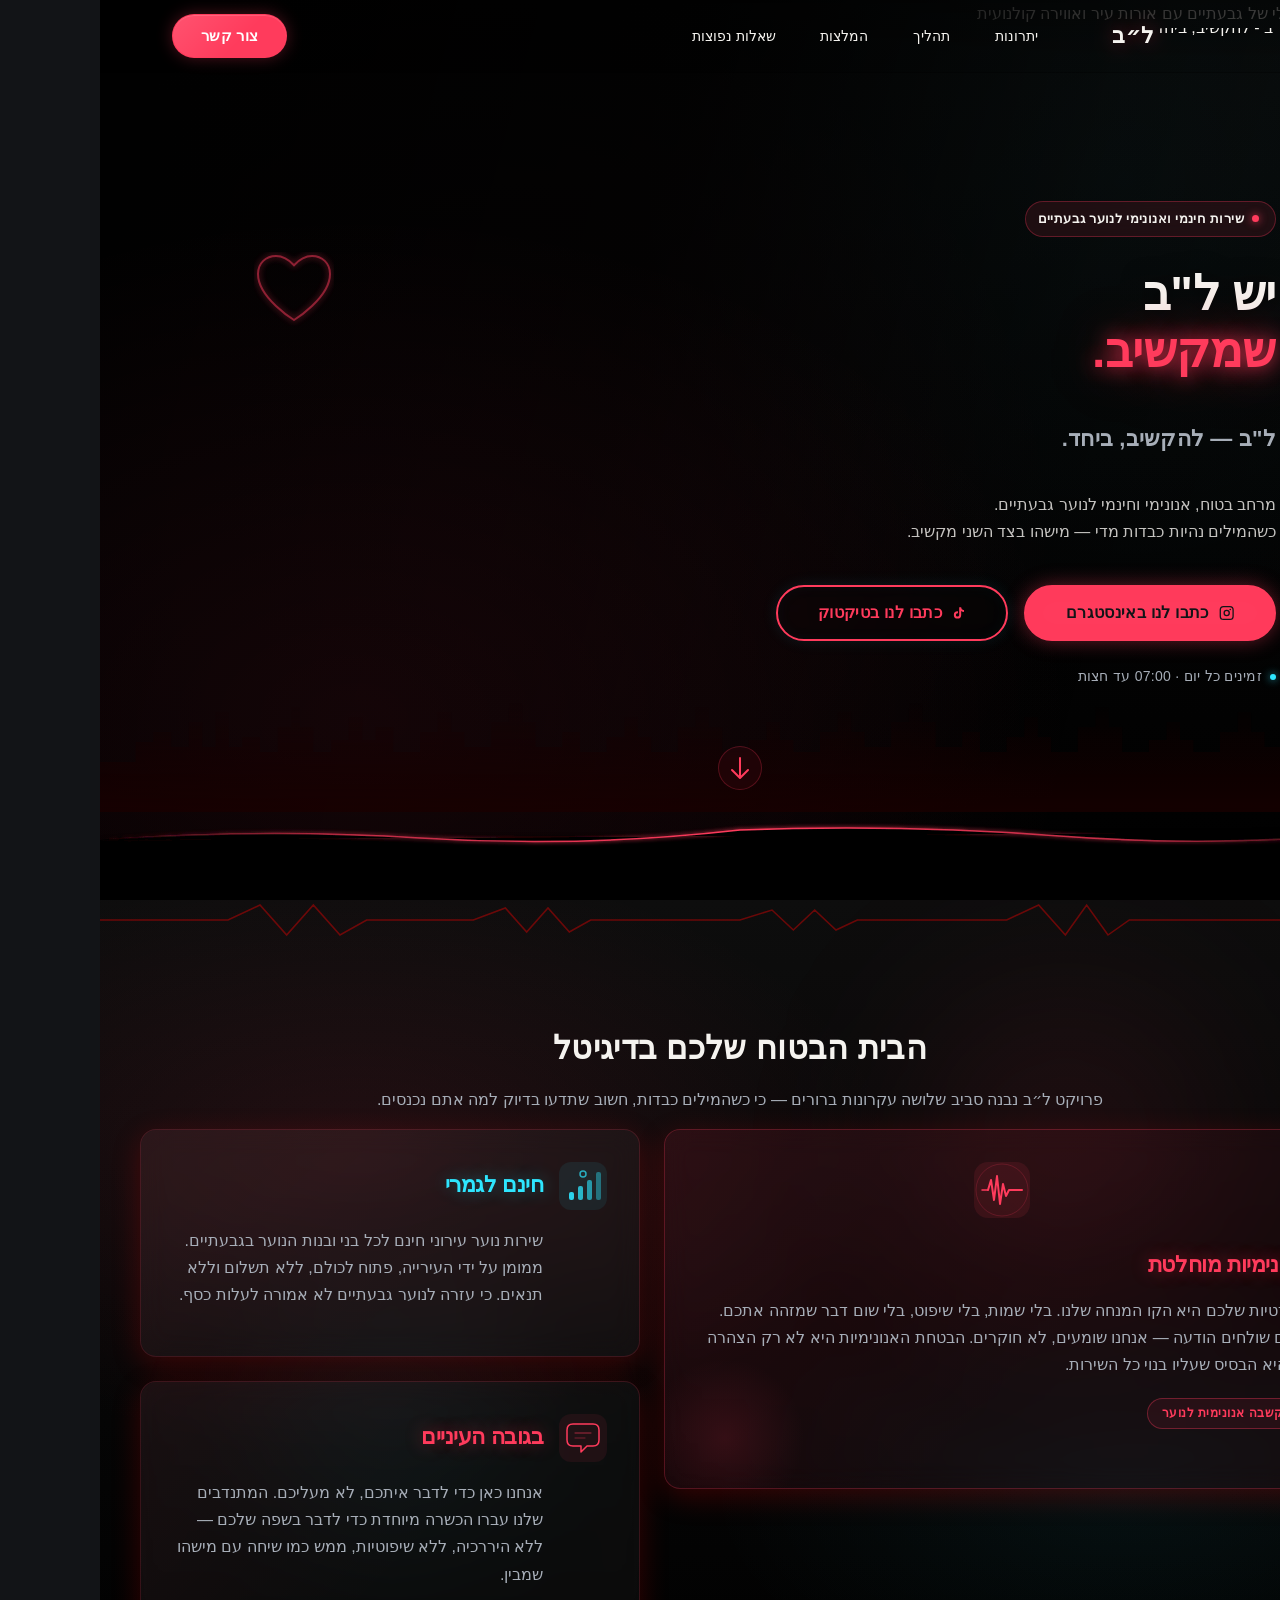
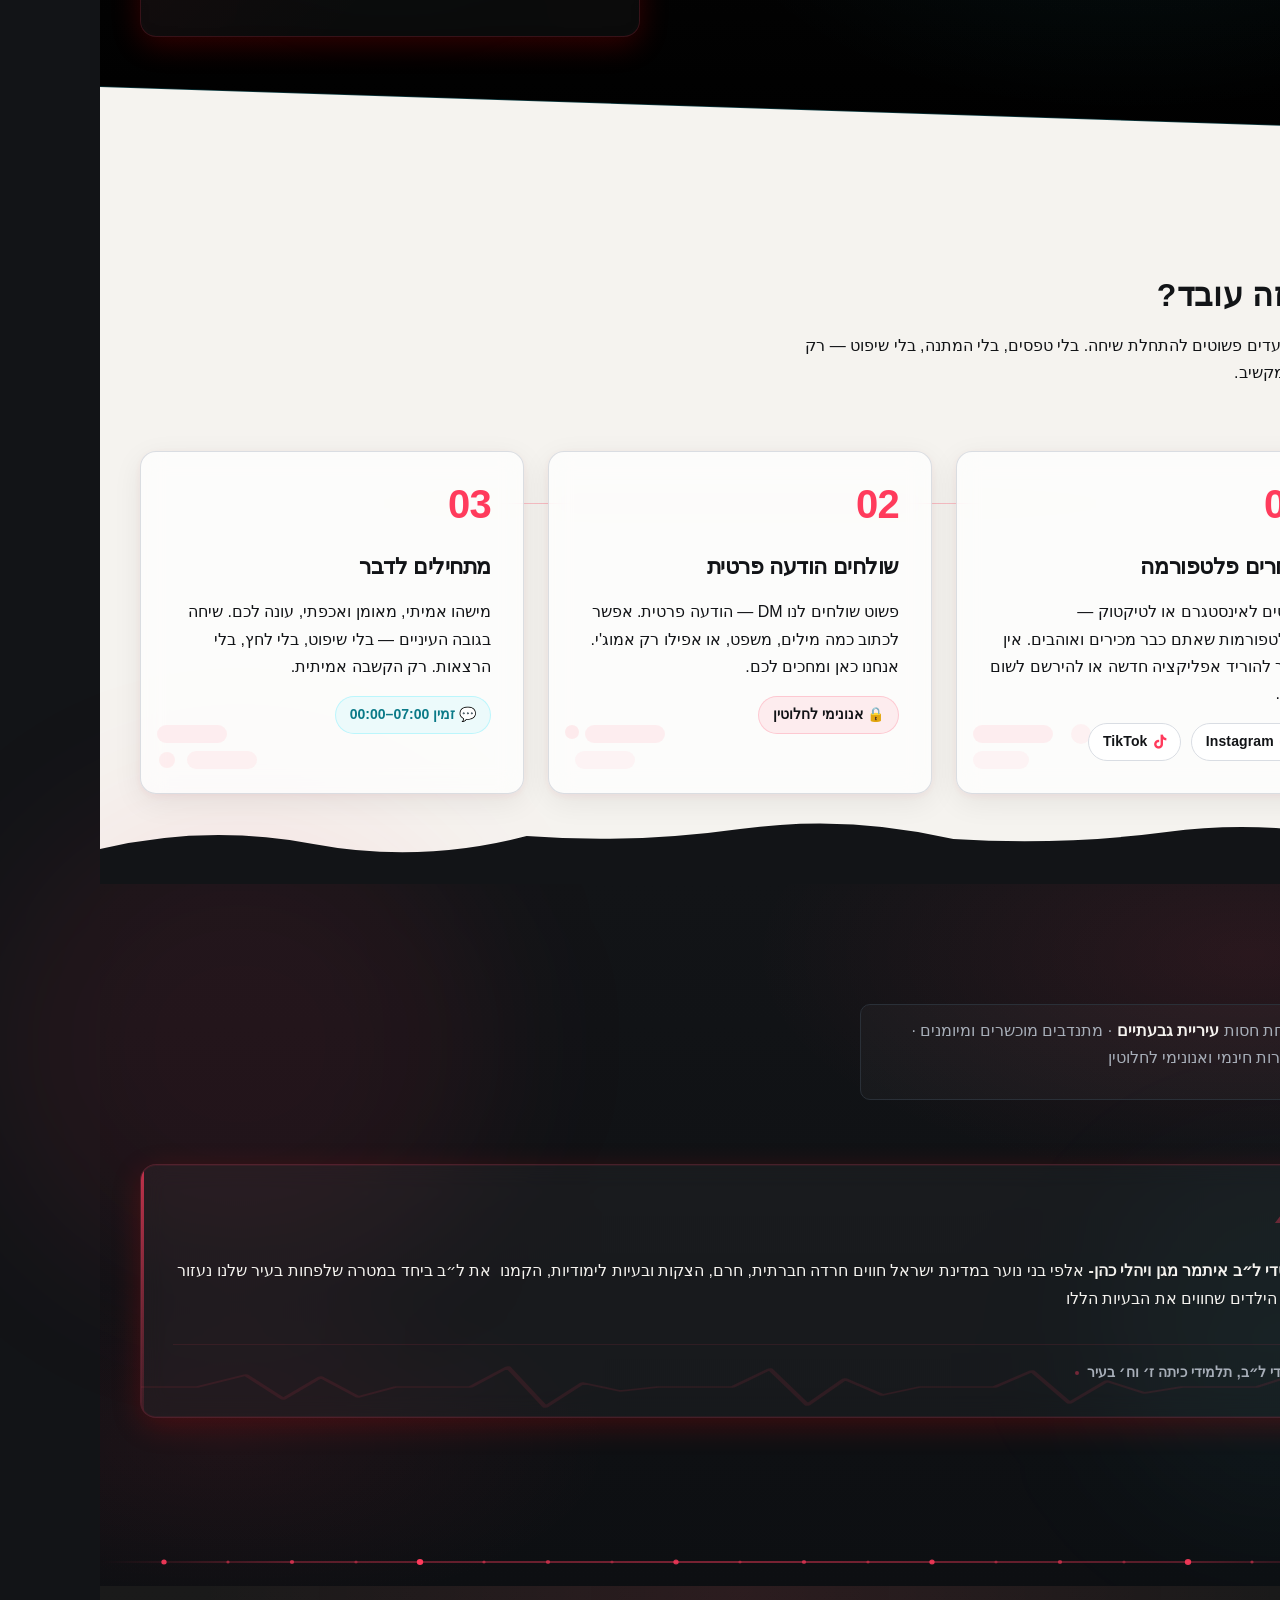
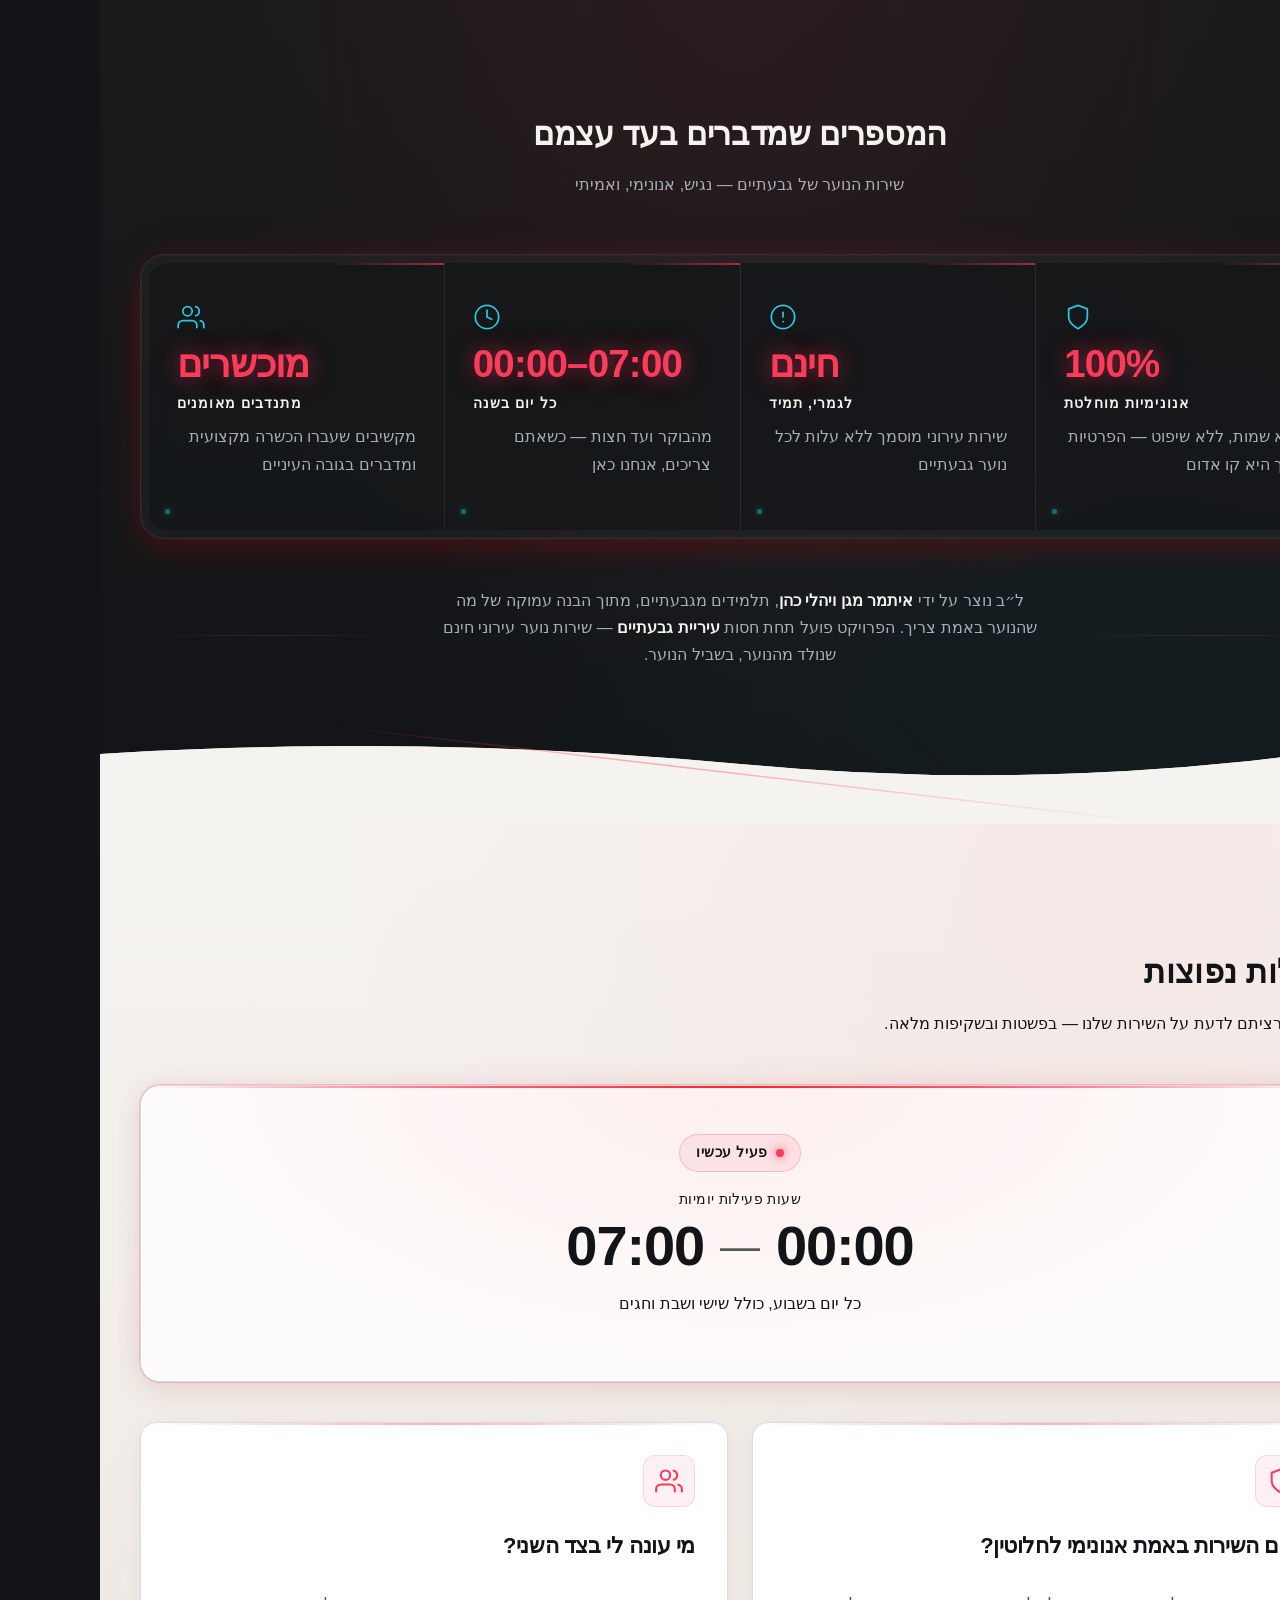
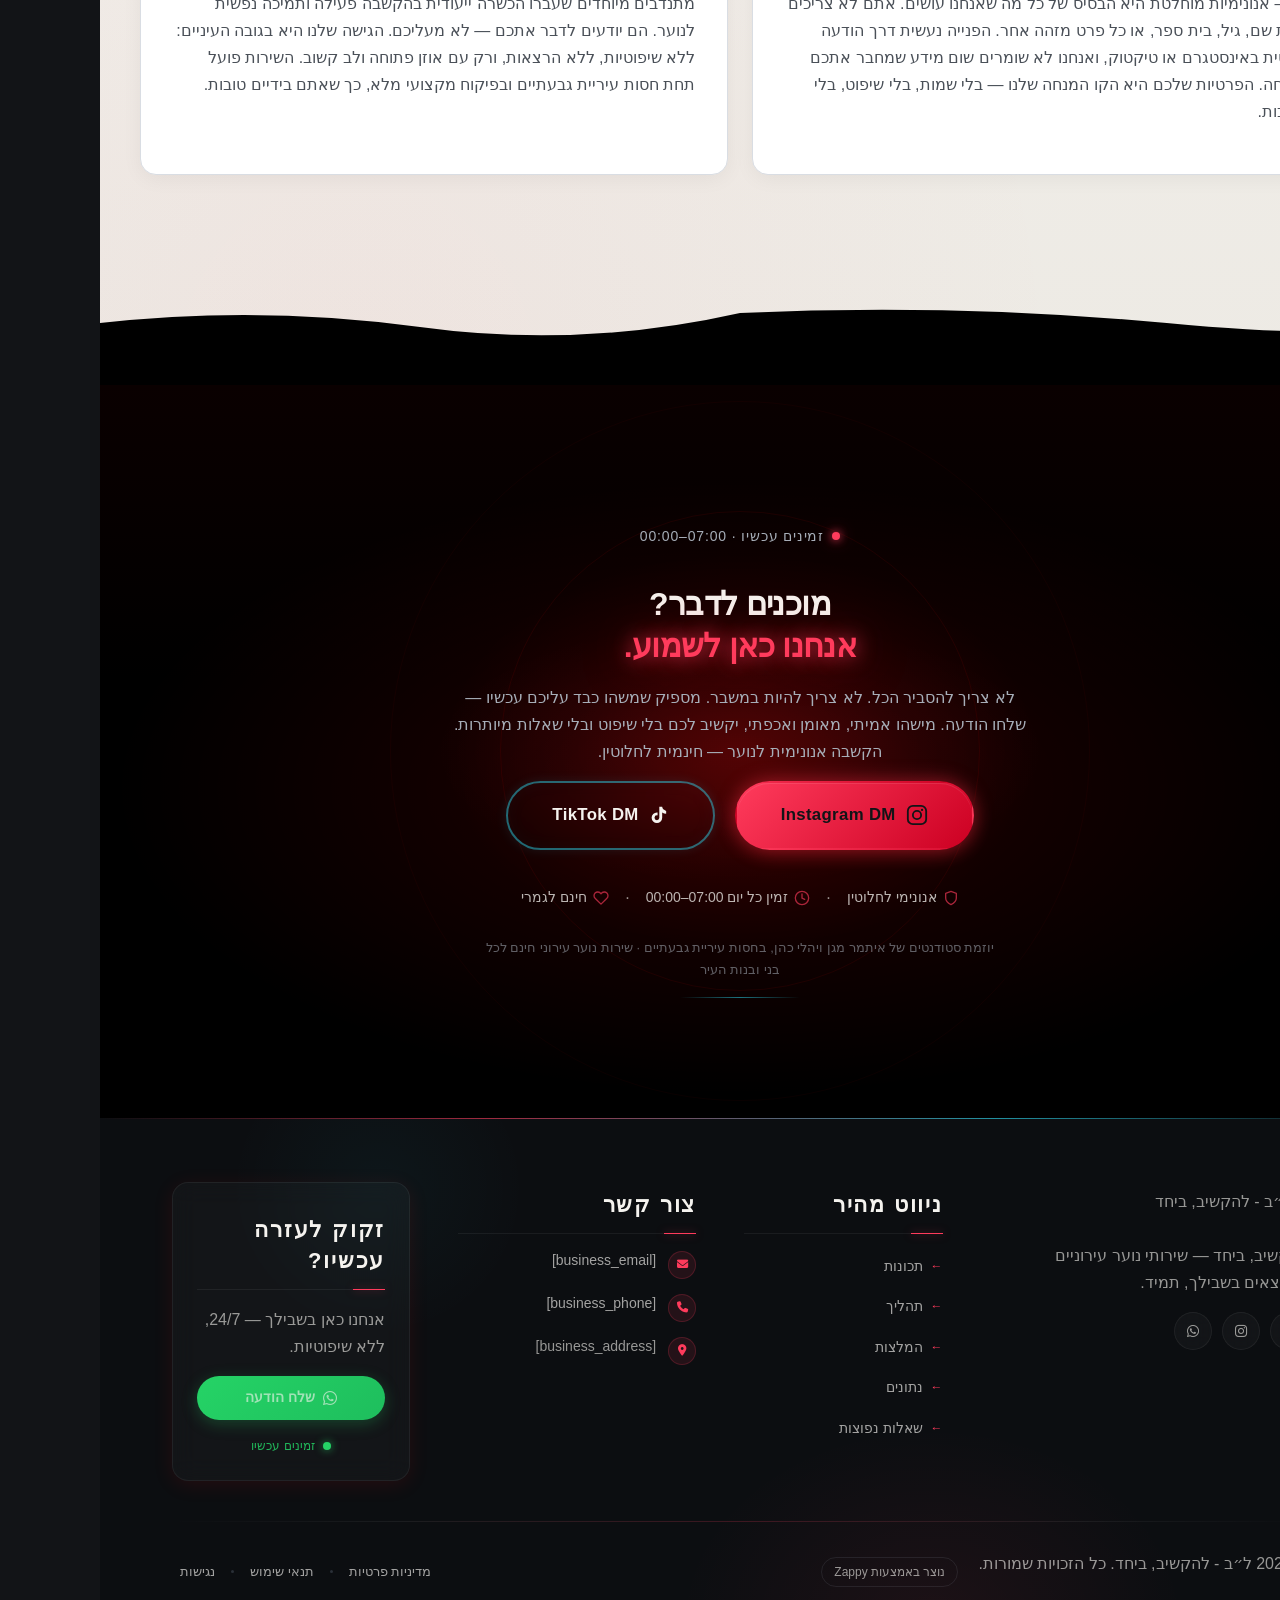
==== commit 021f7066: "Background sync: Progressive GitHub Sync" ====
--- a/public/index.html
+++ b/public/index.html
@@ -1 +1 @@
-<!doctype html><html dir="rtl" lang="he"><head><meta charset="UTF-8"><meta content="width=device-width,initial-scale=1" name="viewport"><meta content="index, follow" name="robots"><title>דברו איתנו — אנחנו מקשיבים | ל״ב - להקשיב, ביחד</title><meta content="שירות הקשבה אנונימי וחינמי לנוער גבעתיים — פתוח כל יום מ-7 בבוקר עד חצות. מתנדבים מיומנים שמדברים אליך בגובה העיניים, ללא שיפוטיות. כתבו לנו עכשיו." name="description"><meta content="עזרה לנוער גבעתיים, הקשבה אנונימית לנוער, שירות נוער עירוני חינם, תמיכה נפשית נוער, מרחב בטוח לנוער" name="keywords"><link href="/assets/favicon.ico" rel="icon" type="image/x-icon"><link href="/assets/favicon-16x16.png" rel="icon" type="image/png" sizes="16x16"><link href="/assets/favicon-32x32.png" rel="icon" type="image/png" sizes="32x32"><link href="/assets/favicon-48x48.png" rel="icon" type="image/png" sizes="48x48"><link href="/assets/favicon-192x192.png" rel="icon" type="image/png" sizes="192x192"><link href="/assets/favicon-512x512.png" rel="icon" type="image/png" sizes="512x512"><link href="/assets/apple-touch-icon.png" rel="apple-touch-icon"><script>!function(){"use strict";var t="5ee4a1ee-c976-4458-a2c9-4d60a9ae523c",e="https://api.zappy5.com/api/analytics/track",a=18e5,n=2592e6,o=!0,i=!0,r=!0;var s=function(){var e="zappy_visitor_"+t,a=null;try{if(a=localStorage.getItem(e)){var o=JSON.parse(a),i=Date.now();if(i-o.created<n)return o.lastSeen=i,localStorage.setItem(e,JSON.stringify(o)),o.id}}catch(t){console.warn("Zappy Analytics: LocalStorage not available")}var r="zv_"+Date.now()+"_"+Math.random().toString(36).substr(2,9);try{localStorage.setItem(e,JSON.stringify({id:r,created:Date.now(),lastSeen:Date.now()}))}catch(t){}return r}(),c=function(){var e="zappy_session_"+t,n=null;try{if(n=sessionStorage.getItem(e)){var o=JSON.parse(n),i=Date.now();if(i-o.timestamp<a)return o.timestamp=i,sessionStorage.setItem(e,JSON.stringify(o)),o.id}}catch(t){console.warn("Zappy Analytics: SessionStorage not available")}var r="zs_"+Date.now()+"_"+Math.random().toString(36).substr(2,9);try{sessionStorage.setItem(e,JSON.stringify({id:r,timestamp:Date.now()}))}catch(t){}return r}();function l(a,n){n=n||{};var o={website_id:t,event_type:a,page_path:window.location.pathname,referrer:document.referrer||"direct",visitor_id:s,session_id:c,metadata:n};if(navigator.sendBeacon){var i=new Blob([JSON.stringify(o)],{type:"application/json"});navigator.sendBeacon(e,i)}else fetch(e,{method:"POST",headers:{"Content-Type":"application/json"},body:JSON.stringify(o),keepalive:!0}).catch(function(t){console.warn("Zappy Analytics: Failed to track event",t)})}o&&l("pageview",{title:document.title,url:window.location.href}),i&&document.addEventListener("click",function(t){var e=t.target;if("BUTTON"===e.tagName||e.closest("button")){var a="BUTTON"===e.tagName?e:e.closest("button");l("click",{element:"button",text:a.textContent.trim().substring(0,100),id:a.id||null,class:a.className||null})}else if("A"===e.tagName||e.closest("a")){var n="A"===e.tagName?e:e.closest("a");l("navigation",{element:"link",text:n.textContent.trim().substring(0,100),href:n.href,external:n.hostname!==window.location.hostname})}},!0),r&&document.addEventListener("submit",function(t){var e=t.target;l("form_submit",{form_id:e.id||null,form_name:e.name||null,form_action:e.action||null,form_method:e.method||"GET"})},!0);var d=Date.now();window.addEventListener("beforeunload",function(){l("page_unload",{time_on_page:Math.floor((Date.now()-d)/1e3),page_path:window.location.pathname})}),window.zappyAnalytics={track:l,getVisitorId:function(){return s},getSessionId:function(){return c}}}()</script><meta content="דברו איתנו — אנחנו מקשיבים | ל״ב - להקשיב, ביחד" property="og:title"><meta content="שירות הקשבה אנונימי וחינמי לנוער גבעתיים — פתוח כל יום מ-7 בבוקר עד חצות. מתנדבים מיומנים שמדברים אליך בגובה העיניים, ללא שיפוטיות. כתבו לנו עכשיו." property="og:description"><meta content="summary_large_image" name="twitter:card"><meta content="דברו איתנו — אנחנו מקשיבים | ל״ב - להקשיב, ביחד" name="twitter:title"><meta content="שירות הקשבה אנונימי וחינמי לנוער גבעתיים — פתוח כל יום מ-7 בבוקר עד חצות. מתנדבים מיומנים שמדברים אליך בגובה העיניים, ללא שיפוטיות. כתבו לנו עכשיו." name="twitter:description"><meta content="website" property="og:type"><meta content="he_IL" property="og:locale"><link href="https://cdnjs.cloudflare.com/ajax/libs/font-awesome/6.4.0/css/all.min.css" rel="stylesheet"><link href="/assets/favicon.ico" rel="icon" type="image/x-icon"><link href="/assets/favicon-16x16.png" rel="icon" type="image/png" sizes="16x16"><link href="/assets/favicon-32x32.png" rel="icon" type="image/png" sizes="32x32"><link href="/assets/favicon-48x48.png" rel="icon" type="image/png" sizes="48x48"><link href="/assets/favicon-192x192.png" rel="icon" type="image/png" sizes="192x192"><link href="/assets/favicon-512x512.png" rel="icon" type="image/png" sizes="512x512"><link href="/assets/apple-touch-icon.png" rel="apple-touch-icon"><link href="https://cdn.jsdelivr.net/npm/vanilla-cookieconsent@3/dist/cookieconsent.css" rel="stylesheet"><script src="https://cdn.jsdelivr.net/npm/vanilla-cookieconsent@3/dist/cookieconsent.umd.js"></script><script src="https://cdn.jsdelivr.net/gh/mickidum/acc_toolbar/acctoolbar/acctoolbar.min.js"></script><link href="/styles.css" rel="stylesheet"><style id="zappy-dropdown-submenu-styles">#navMenu li:has(.sub-menu),.nav-menu li:has(.sub-menu),.navbar li:has(.sub-menu),nav li:has(.sub-menu){position:relative}#navMenu .sub-menu,.nav-menu .sub-menu,.navbar .sub-menu,nav .sub-menu{display:block!important;position:absolute!important;top:100%;left:0;min-width:220px;background:#fff;border-radius:8px;box-shadow:0 8px 25px rgba(0,0,0,.15);padding:8px 0;opacity:0;visibility:hidden;transform:translateY(10px);transition:all .3s ease;z-index:1000;list-style:none;pointer-events:none}#navMenu li:hover>.sub-menu,.nav-menu li:hover>.sub-menu,.navbar li:hover>.sub-menu,nav li:hover>.sub-menu{opacity:1!important;visibility:visible!important;transform:translateY(0)!important;pointer-events:auto!important}.sub-menu li{list-style:none;margin:0;padding:0}.sub-menu a{display:block!important;padding:10px 16px!important;color:var(--text-dark,#333)!important;font-weight:500;text-decoration:none;white-space:nowrap;transition:background-color .2s}.sub-menu .zappy-nav-child>a{padding-left:28px!important;font-size:.9em!important;opacity:.85!important}[dir=rtl] .sub-menu .zappy-nav-child>a,html[lang=ar] .sub-menu .zappy-nav-child>a,html[lang=he] .sub-menu .zappy-nav-child>a{padding-left:10px!important;padding-right:28px!important}.sub-menu .zappy-nav-parent>a{font-weight:600!important}.sub-menu a:hover{background-color:#f5f5f5}[dir=rtl] .nav-menu .sub-menu,[dir=rtl] .navbar .sub-menu,[dir=rtl] nav .sub-menu,html[lang=ar] .nav-menu .sub-menu,html[lang=ar] .navbar .sub-menu,html[lang=ar] nav .sub-menu,html[lang=he] .nav-menu .sub-menu,html[lang=he] .navbar .sub-menu,html[lang=he] nav .sub-menu{left:auto!important;right:0!important}.sub-menu:empty,.sub-menu:not(:has(li)):not(:has(> a)),.sub-menu:not(:has(li:not(.zappy-hidden-menu-item))):not(:has(> a)){display:none!important;opacity:0!important;visibility:hidden!important;pointer-events:none!important}li:has(.menu-group-title):hover>.sub-menu{opacity:1!important;visibility:visible!important;transform:translateY(0)!important;pointer-events:auto!important}#navMenu>li>.menu-group-title,.nav-menu>li>.menu-group-title{display:inline-block;padding:.5rem 1rem;cursor:default;user-select:none}@media (max-width:768px){#navMenu .sub-menu,.nav-menu .sub-menu,.navbar .sub-menu,nav .sub-menu{position:static!important;transform:none!important;box-shadow:none!important;background:0 0!important;max-height:0;overflow:hidden;opacity:0;visibility:hidden;transition:max-height .3s ease,opacity .3s ease;padding:0!important;border-radius:0!important}#navMenu .sub-menu.mobile-expanded,.nav-menu .sub-menu.mobile-expanded,.navbar .sub-menu.mobile-expanded{max-height:none!important;overflow-y:visible!important;opacity:1!important;visibility:visible!important;padding:8px 0 8px 16px!important}[dir=rtl] .sub-menu.mobile-expanded,html[lang=he] .sub-menu.mobile-expanded{padding:8px 16px 8px 0!important}#navMenu li:hover>.sub-menu,.nav-menu li:hover>.sub-menu,.navbar li:hover>.sub-menu,nav li:hover>.sub-menu{opacity:0;visibility:hidden;pointer-events:none}#navMenu li>.sub-menu.mobile-expanded,.nav-menu li>.sub-menu.mobile-expanded,.navbar li>.sub-menu.mobile-expanded,nav li>.sub-menu.mobile-expanded{opacity:1!important;visibility:visible!important;pointer-events:auto!important}#navMenu li:has(.sub-menu),.nav-menu li:has(.sub-menu),.navbar li:has(.sub-menu),nav li:has(.sub-menu){display:flex!important;flex-wrap:wrap!important;align-items:center!important;position:relative!important;min-height:44px!important}#navMenu li:has(.sub-menu)>a,.nav-menu li:has(.sub-menu)>a,.navbar li:has(.sub-menu)>a,nav li:has(.sub-menu)>a{flex:1!important;min-width:0!important}#navMenu li:has(.sub-menu)>.menu-group-title,.nav-menu li:has(.sub-menu)>.menu-group-title,.navbar li:has(.sub-menu)>.menu-group-title,nav li:has(.sub-menu)>.menu-group-title{flex:1!important;min-width:0!important;padding:0!important;line-height:inherit!important}#navMenu li:has(.sub-menu)>.sub-menu,.nav-menu li:has(.sub-menu)>.sub-menu,.navbar li:has(.sub-menu)>.sub-menu,nav li:has(.sub-menu)>.sub-menu{flex-basis:100%!important;width:100%!important}#navMenu li:has(.sub-menu)>a [class*=arrow],#navMenu li:has(.sub-menu)>a [class*=chevron],.nav-menu li:has(.sub-menu)>a .fa-angle-down,.nav-menu li:has(.sub-menu)>a .fa-chevron-down,.nav-menu li:has(.sub-menu)>a [class*=arrow],.nav-menu li:has(.sub-menu)>a [class*=chevron],nav li:has(.sub-menu)>a [class*=arrow],nav li:has(.sub-menu)>a [class*=chevron]{display:none!important;visibility:hidden!important}.mobile-submenu-toggle{display:flex!important;align-items:center!important;justify-content:center!important;width:44px!important;height:auto!important;background:0 0!important;border:none!important;cursor:pointer!important;color:var(--text-light)!important;position:static!important;flex-shrink:0!important;align-self:stretch!important;z-index:2!important;padding:0!important;margin:0!important}.mobile-submenu-toggle::after{content:''!important;width:0!important;height:0!important;border-left:6px solid transparent!important;border-right:6px solid transparent!important;border-top:7px solid currentColor!important;transition:transform .3s ease!important}.mobile-submenu-toggle.expanded::after{transform:rotate(180deg)!important}.sub-menu a{padding:10px 0!important;display:block!important;color:var(--text-light)!important;white-space:normal!important}.sub-menu .zappy-nav-child>a{padding-left:28px!important;font-size:.9em!important;opacity:.85!important}[dir=rtl] .sub-menu .zappy-nav-child>a,html[lang=ar] .sub-menu .zappy-nav-child>a,html[lang=he] .sub-menu .zappy-nav-child>a{padding-left:0!important;padding-right:28px!important}.sub-menu .zappy-nav-parent>a{font-weight:600!important}#navMenu.active,.nav-menu.active{max-width:100vw!important;overflow-x:hidden!important;box-sizing:border-box!important}.navbar .sub-menu li a,.zappy-products-dropdown .sub-menu a,nav.navbar .sub-menu li a{color:var(--text-light)!important}}@media (min-width:769px){.mobile-submenu-toggle{display:none!important}}</style><style id="zappy-widget-visibility">html[dir=rtl] .whatsapp-float{right:20px!important;left:auto!important}html:not([dir]) .whatsapp-float,html[dir=ltr] .whatsapp-float{left:20px!important;right:auto!important}html[dir=rtl] #mic-access-tool-general-button,html[dir=rtl] #mic-init-access-tool #mic-access-tool-general-button,html[dir=rtl] #mic-init-access-tool .mic-access-tool-general-button,html[dir=rtl] ._access-icon,html[dir=rtl] .mic-access-tool-general-button{left:20px!important;right:auto!important}html:not([dir]) #mic-access-tool-general-button,html:not([dir]) #mic-init-access-tool #mic-access-tool-general-button,html:not([dir]) #mic-init-access-tool .mic-access-tool-general-button,html:not([dir]) ._access-icon,html:not([dir]) .mic-access-tool-general-button,html[dir=ltr] #mic-access-tool-general-button,html[dir=ltr] #mic-init-access-tool #mic-access-tool-general-button,html[dir=ltr] #mic-init-access-tool .mic-access-tool-general-button,html[dir=ltr] ._access-icon,html[dir=ltr] .mic-access-tool-general-button{right:20px!important;left:auto!important}@media (max-width:768px){.whatsapp-float{display:flex!important}}@media (min-width:769px){.whatsapp-float{display:flex!important}}@media (max-width:768px){#mic-access-tool-general-button,#mic-init-access-tool #mic-access-tool-general-button,#mic-init-access-tool .mic-access-tool-general-button,._access-icon,.mic-access-tool-general-button{display:flex!important;visibility:visible!important;opacity:1!important;pointer-events:auto!important}#mic-access-tool-box.opened-mic-access-tool,#mic-init-access-tool #mic-access-tool-box.opened-mic-access-tool,.mic-access-tool-box.opened-mic-access-tool{visibility:visible!important;opacity:1!important;pointer-events:auto!important}}@media (min-width:769px){#mic-access-tool-general-button,#mic-init-access-tool #mic-access-tool-general-button,#mic-init-access-tool .mic-access-tool-general-button,._access-icon,.mic-access-tool-general-button{display:flex!important;visibility:visible!important;opacity:1!important;pointer-events:auto!important}#mic-access-tool-box.opened-mic-access-tool,#mic-init-access-tool #mic-access-tool-box.opened-mic-access-tool,.mic-access-tool-box.opened-mic-access-tool{visibility:visible!important;opacity:1!important;pointer-events:auto!important}}</style></head><body><nav class="navbar" dir="rtl"><button aria-label="Menu" class="mobile-toggle" id="mobileToggle"><svg viewBox="0 0 24 24" fill="none" height="24" width="24" class="hamburger-icon"><path d="M3 12h18M3 6h18M3 18h18" stroke="currentColor" stroke-width="2" stroke-linecap="round"></path></svg> <svg viewBox="0 0 24 24" fill="none" height="24" width="24" class="close-icon" style="display:none"><path d="M18 6L6 18M6 6l12 12" stroke="currentColor" stroke-width="2" stroke-linecap="round"></path></svg></button> <button aria-label="Call" class="phone-header-btn" data-phone="[business_phone]"><svg viewBox="0 0 24 24" fill="currentColor" height="20" width="20"><path d="M22 16.92v3a2 2 0 0 1-2.18 2 19.79 19.79 0 0 1-8.63-3.07 19.5 19.5 0 0 1-6-6 19.79 19.79 0 0 1-3.07-8.67A2 2 0 0 1 4.11 2h3a2 2 0 0 1 2 1.72 12.84 12.84 0 0 0 .7 2.81 2 2 0 0 1-.45 2.11L8.09 9.91a16 16 0 0 0 6 6l1.27-1.27a2 2 0 0 1 2.11-.45 12.84 12.84 0 0 0 2.81.7A2 2 0 0 1 22 16.92z"></path></svg></button><div class="nav-container"><div class="nav-right-group"><div class="nav-brand"><a href="/" class="logo-link"><img alt="ל״ב - להקשיב, ביחד" src="/assets/logo.webp" class="logo"></a></div><ul class="nav-menu" id="navMenu"><li><a href="#features">יתרונות</a></li><li><a href="#process">תהליך</a></li><li><a href="#testimonials">המלצות</a></li><li><a href="#stats">נתונים</a></li><li><a href="#faq">שאלות נפוצות</a></li></ul></div><div class="nav-cta-container"><a href="#cta" class="nav-cta-btn">צור קשר</a></div></div></nav><script>window.addEventListener("load",function(){const e=document.querySelector(".navbar, nav, header");if(!e)return void console.log("[Navbar] Navbar element not found");let t=document.getElementById("mobileToggle")||document.querySelector(".mobile-toggle")||document.querySelector(".hamburger")||document.querySelector(".hamburger-menu")||document.querySelector(".menu-toggle")||document.querySelector(".burger-menu")||document.querySelector('[aria-label="Menu"]')||document.querySelector('[aria-label="תפריט"]');const o=document.querySelector(".phone-header-btn"),n=window.getComputedStyle(e);let r=n.backgroundColor;if(console.log("[Navbar] Initial navbar background:",r),"transparent"===r||"rgba(0, 0, 0, 0)"===r||r.startsWith("rgba")&&r.includes(", 0)")){const e=n.backgroundImage;if(e&&"none"!==e)console.log("[Navbar] Navbar has background image/gradient, using dark text"),r="rgb(240, 240, 240)";else{const e=window.getComputedStyle(document.body).backgroundColor;console.log("[Navbar] Navbar transparent, using body background:",e),r=e}}const i=r.match(/\d+/g);if(i&&i.length>=3){const e=(.299*parseInt(i[0])+.587*parseInt(i[1])+.114*parseInt(i[2]))/255;console.log("[Navbar] Mobile button colors preserved from Claude CSS (luminance:",e.toFixed(2)+")");const n=document.createElement("style");n.id="zappy-mobile-nav-fix";document.documentElement.lang;document.documentElement.dir,n.textContent='\n        /* Hide mobile buttons on desktop, show only on mobile */\n        @media (min-width: 769px) {\n          .mobile-toggle,\n          .phone-header-btn {\n            display: none !important;\n          }\n        }\n        \n        /* Show and position mobile buttons correctly on mobile */\n        @media (max-width: 768px) {\n          .mobile-toggle,\n          .phone-header-btn {\n            position: absolute !important;\n            top: 0 !important;\n            bottom: 0 !important;\n            margin-top: auto !important;\n            margin-bottom: auto !important;\n            z-index: 1001 !important;\n            display: flex !important;\n            align-items: center !important;\n            justify-content: center !important;\n            width: 36px !important;\n            height: 36px !important;\n            border-radius: 50% !important;\n            border: none !important;\n            cursor: pointer !important;\n            padding: 6px !important;\n            background: none !important;\n            color: var(--nav-text, var(--text-light)) !important;\n            touch-action: manipulation !important;\n            -webkit-tap-highlight-color: transparent !important;\n          }\n          \n          /* LTR positioning (default): hamburger LEFT, phone RIGHT */\n          html:not([dir="rtl"]):not([lang="he"]):not([lang="ar"]) .mobile-toggle,\n          html[dir="ltr"] .mobile-toggle {\n            left: 12px !important;\n            right: auto !important;\n          }\n          html:not([dir="rtl"]):not([lang="he"]):not([lang="ar"]) .phone-header-btn,\n          html[dir="ltr"] .phone-header-btn {\n            right: 12px !important;\n            left: auto !important;\n          }\n          \n          /* RTL positioning: hamburger RIGHT, phone LEFT */\n          html[dir="rtl"] .mobile-toggle,\n          html[lang="he"] .mobile-toggle,\n          html[lang="ar"] .mobile-toggle {\n            right: 12px !important;\n            left: auto !important;\n          }\n          html[dir="rtl"] .phone-header-btn,\n          html[lang="he"] .phone-header-btn,\n          html[lang="ar"] .phone-header-btn {\n            left: 12px !important;\n            right: auto !important;\n          }\n          \n          /* CRITICAL: Ensure nav-container has min-height on mobile */\n          /* All children are positioned absolutely/fixed on mobile, so height:auto collapses to 0 */\n          .nav-container {\n            min-height: 70px !important;\n            position: relative !important;\n          }\n          \n          /* Ensure SVG icons are properly sized and inherit color */\n          .mobile-toggle svg,\n          .phone-header-btn svg {\n            width: 24px !important;\n            height: 24px !important;\n            /* Don\'t force display - let JavaScript control hamburger/close toggle */\n          }\n          \n          /* Reset nav-cta-container on mobile - remove desktop box-shadow/padding */\n          /* that creates a visible ghost box when CTA button is hidden */\n          .nav-cta-container {\n            box-shadow: none !important;\n            padding: 0 !important;\n          }\n          \n          /* Hide nav-cta-container entirely on mobile when there\'s no lang-switcher */\n          /* (only the CTA button is inside, and it\'s hidden on mobile) */\n          .nav-cta-container:not(:has(.lang-switcher)) {\n            display: none !important;\n          }\n          \n          /* CRITICAL: Prevent hero image fade gradient from bleeding over headline text */\n          /* The .image-fade-gradient has bottom: -30px (extends below parent) */\n          /* On mobile stacked layout, this overlaps the h1 text below the image */\n          .hero-image-column {\n            overflow: hidden !important;\n          }\n          .image-fade-gradient {\n            bottom: 0 !important;\n          }\n          \n          /* Hide desktop language switcher on mobile - hamburger menu handles it */\n          /* High specificity to override stored CSS */\n          .lang-switcher,\n          .nav-cta-container .lang-switcher,\n          .nav-container .lang-switcher,\n          .navbar .lang-switcher,\n          .navbar .nav-cta-container .lang-switcher {\n            display: none !important;\n          }\n        }\n      ';const r=document.getElementById("zappy-mobile-nav-fix");r&&r.remove(),document.head.appendChild(n),console.log("[Navbar] Critical CSS injected for mobile nav positioning");const a=window.innerWidth<=768;if(t){const e=t.querySelector(".hamburger-icon"),o=t.querySelector(".close-icon");e&&(e.style.setProperty("width","24px","important"),e.style.setProperty("height","24px","important"),e.style.setProperty("display","block","important")),o&&(o.style.setProperty("width","24px","important"),o.style.setProperty("height","24px","important"),o.style.setProperty("display","none","important")),a?(t.style.setProperty("position","absolute","important"),t.style.setProperty("top","0","important"),t.style.setProperty("bottom","0","important"),t.style.setProperty("margin-top","auto","important"),t.style.setProperty("margin-bottom","auto","important"),t.style.setProperty("z-index","1001","important"),t.style.removeProperty("left"),t.style.removeProperty("right"),console.log("[Navbar] Mobile toggle positioning applied (mobile viewport)")):(t.style.removeProperty("position"),t.style.removeProperty("top"),t.style.removeProperty("transform"),t.style.removeProperty("z-index"),t.style.removeProperty("left"),t.style.removeProperty("right"),console.log("[Navbar] Desktop viewport - cleared mobile toggle inline positioning"))}if(o){const e=o.querySelector("svg");e&&(e.style.width="24px",e.style.height="24px",e.setAttribute("width","24"),e.setAttribute("height","24")),a?(o.style.setProperty("position","absolute","important"),o.style.setProperty("top","0","important"),o.style.setProperty("bottom","0","important"),o.style.setProperty("margin-top","auto","important"),o.style.setProperty("margin-bottom","auto","important"),o.style.setProperty("z-index","1001","important"),o.style.removeProperty("left"),o.style.removeProperty("right"),console.log("[Navbar] Phone button positioning applied (mobile viewport)")):(o.style.removeProperty("position"),o.style.removeProperty("top"),o.style.removeProperty("transform"),o.style.removeProperty("z-index"),o.style.removeProperty("left"),o.style.removeProperty("right"),console.log("[Navbar] Desktop viewport - cleared phone button inline positioning"))}}else console.log("[Navbar] Could not parse background color:",r);t=document.getElementById("mobileToggle")||document.querySelector(".mobile-toggle")||document.querySelector(".hamburger")||document.querySelector(".hamburger-menu")||document.querySelector(".menu-toggle")||document.querySelector(".burger-menu")||document.querySelector('[aria-label="Menu"]')||document.querySelector('[aria-label="תפריט"]');const a=document.getElementById("navMenu")||document.querySelector(".nav-menu")||document.querySelector(".nav-links")||document.querySelector("nav ul:not(.submenu)");if(!t||!a)return void console.log("[Navbar] Mobile toggle or menu not found:",{toggle:!!t,menu:!!a});a.id||(a.id="navMenu"),console.log("[Navbar] Initializing mobile menu...");const l=t.cloneNode(!0);t.parentNode.replaceChild(l,t);var s=0;function p(e){var t=Date.now();t-s<300||(s=t,function(e){e.preventDefault(),e.stopPropagation();const t=l.querySelector(".hamburger-icon"),o=l.querySelector(".close-icon");a.classList.contains("active")?(a.classList.remove("active"),t&&t.style.setProperty("display","block","important"),o&&o.style.setProperty("display","none","important"),document.body.style.overflow="",console.log("[Navbar] Menu closed")):(a.classList.add("active"),t&&t.style.setProperty("display","none","important"),o&&o.style.setProperty("display","block","important"),document.body.style.overflow="hidden",console.log("[Navbar] Menu opened"))}(e))}l.addEventListener("click",p),l.addEventListener("touchend",p),a.querySelectorAll("a").forEach(function(e){e.addEventListener("click",function(){if("#"===this.getAttribute("href"))return;const e=l.querySelector(".hamburger-icon"),t=l.querySelector(".close-icon");a.classList.remove("active"),e&&e.style.setProperty("display","block","important"),t&&t.style.setProperty("display","none","important"),document.body.style.overflow="",console.log("[Navbar] Menu closed (link clicked)")})});var c=a.querySelectorAll(".dropdown-toggle");c.forEach(function(e){e.addEventListener("click",function(e){e.preventDefault(),e.stopPropagation();var t=this.closest(".nav-dropdown");t&&(t.parentNode.querySelectorAll(".nav-dropdown.open").forEach(function(e){e!==t&&e.classList.remove("open")}),t.classList.toggle("open"),console.log("[Navbar] Dropdown toggled:",t.classList.contains("open")?"open":"closed"))})}),document.addEventListener("click",function(e){e.target.closest(".nav-dropdown")||document.querySelectorAll(".nav-dropdown.open").forEach(function(e){e.classList.remove("open")})}),console.log("[Navbar] Dropdown handlers initialized for "+c.length+" dropdowns"),o&&o.addEventListener("click",function(){const e=document.querySelectorAll('a[href^="tel:"]'),t=e.length>0?e[0].getAttribute("href").replace("tel:",""):"[business_phone]";window.location.href="tel:"+t,console.log("[Navbar] Phone button clicked")}),console.log("[Navbar] Mobile menu initialized successfully")})</script><main><section class="index-hero-section" data-layout-spec="בית-hero" dir="rtl" id="index-hero-section" data-hero-type="fullscreen-scrim"><div class="index-hero-bg"><div style="position:absolute !important;top:0px !important;left:0px !important;width:100% !important;height:100% !important;max-width:none !important;margin-left:0px !important;margin-right:0px !important;display:block !important;z-index:1 !important;overflow:hidden !important" data-element-id="img-1778241905182-ml6ohcb3t" data-element-type="image" data-zappy-wrapper-margins-applied="true" data-zappy-zoom-clip="true" data-zappy-zoom-wrapper="true" data-zappy-zoom-wrapper-align="center" data-zappy-zoom-wrapper-width-mode="full"><img alt="נוף עירוני לילי של גבעתיים עם אורות עיר ואווירה קולנועית" src="/assets/site-index-hero-image-1.webp" data-context="Cinematic night-time urban Givataim Israel street scene, dark moody atmosphere, city lights glowing in the distance, subtle phone screen blue-white notification glow reflecting on wet pavement, deep charcoal and black color grade, neon red ambient light hints, bokeh city background, cinematic wide angle, youth social welfare emotional atmosphere, photorealistic, high contrast, dark film look" data-element-id="img-1778241905182-ml6ohcb3t" data-element-type="image" data-hero-background="true" data-hero-bg="true" data-placeholder="index-hero-image-1" data-zappy-zoom="1" height="1080" style="object-position:50% 50%;margin:0px !important;position:absolute !important;left:0% !important;top:0% !important;width:100% !important;height:100% !important;max-width:none !important;max-height:none !important;display:block !important;object-fit:cover !important" width="1920"></div></div><div class="index-hero-scrim" aria-hidden="true"></div><div class="index-hero-heart-deco" aria-hidden="true"><svg viewBox="0 0 80 74" xmlns="http://www.w3.org/2000/svg" aria-hidden="true" fill="none" height="74" width="80" data-no-icon-edit="true"><path d="M40 68 C40 68 4 46 4 22 C4 11 12 4 22 4 C28.6 4 34.6 7.4 40 13.2 C45.4 7.4 51.4 4 58 4 C68 4 76 11 76 22 C76 46 40 68 40 68Z" fill="none" stroke="#FF3B5C" stroke-width="2" filter="url(#heartGlow)"></path><defs><filter height="180%" id="heartGlow" width="180%" x="-40%" y="-40%"><feGaussianBlur result="blur" stdDeviation="3"></feGaussianBlur><feMerge><feMergeNode in="blur"></feMergeNode><feMergeNode in="SourceGraphic"></feMergeNode></feMerge></filter></defs></svg></div><div class="index-hero-skyline" aria-hidden="true"><svg viewBox="0 0 1440 160" xmlns="http://www.w3.org/2000/svg" aria-hidden="true" height="160" width="100%" data-no-icon-edit="true" preserveAspectRatio="none"><defs><linearGradient id="skylineGrad" x1="0" x2="0" y1="0" y2="1"><stop offset="0%" stop-color="#1A0000" stop-opacity="0"></stop><stop offset="100%" stop-color="#1A0000" stop-opacity="0.9"></stop></linearGradient></defs><path d="M0,160 L0,110 L40,110 L40,90 L60,90 L60,80 L80,80 L80,95 L100,95 L100,70 L115,70 L115,95 L130,95 L130,60 L145,60 L145,95 L160,95 L160,85 L180,85 L180,100 L200,100 L200,75 L215,75 L215,55 L225,55 L225,75 L240,75 L240,100 L260,100 L260,88 L280,88 L280,65 L295,65 L295,88 L310,88 L310,75 L330,75 L330,100 L360,100 L360,80 L380,80 L380,60 L395,60 L395,80 L410,80 L410,95 L440,95 L440,70 L460,70 L460,50 L475,50 L475,70 L490,70 L490,95 L520,95 L520,80 L540,80 L540,100 L570,100 L570,85 L590,85 L590,65 L605,65 L605,85 L620,85 L620,100 L650,100 L650,75 L670,75 L670,55 L685,55 L685,75 L700,75 L700,100 L730,100 L730,88 L750,88 L750,70 L765,70 L765,88 L780,88 L780,100 L810,100 L810,80 L830,80 L830,60 L845,60 L845,80 L860,80 L860,95 L890,95 L890,70 L910,70 L910,50 L925,50 L925,70 L940,70 L940,95 L970,95 L970,80 L990,80 L990,100 L1020,100 L1020,85 L1040,85 L1040,65 L1055,65 L1055,85 L1070,85 L1070,100 L1100,100 L1100,75 L1120,75 L1120,55 L1135,55 L1135,75 L1150,75 L1150,100 L1180,100 L1180,88 L1200,88 L1200,70 L1215,70 L1215,88 L1230,88 L1230,100 L1260,100 L1260,80 L1280,80 L1280,60 L1295,60 L1295,80 L1310,80 L1310,95 L1340,95 L1340,70 L1360,70 L1360,50 L1375,50 L1375,70 L1390,70 L1390,95 L1440,95 L1440,160 Z" fill="url(#skylineGrad)"></path></svg></div><div class="index-hero-content"><div class="index-hero-inner"><div class="index-hero-badge"><span class="index-hero-badge-dot" aria-hidden="true"></span> <span>שירות חינמי ואנונימי לנוער גבעתיים</span></div><h1 class="index-hero-h1">יש ל"ב<br><span class="index-hero-h1-sub">שמקשיב.</span></h1><h3 class="index-hero-h3">ל"ב — להקשיב, ביחד.</h3><p class="index-hero-body">מרחב בטוח, אנונימי וחינמי לנוער גבעתיים.<br>כשהמילים נהיות כבדות מדי — מישהו בצד השני מקשיב.</p><div class="index-hero-ctas"><a href="https://www.instagram.com/project_lev26?igsh=enJ6bHQ4NTlqM3Zr&amp;utm_source=qr" class="btn btn-primary index-hero-btn-primary" target="_blank" rel="noopener noreferrer" data-element-id="btn-1778241905177-4pgi733al" data-element-type="button" data-native-element="true" style="outline:currentcolor;border-color:var(--primary-color, var(--primary, #8B0000)) !important;color:rgb(255, 255, 255) !important;background-color:var(--primary-color, var(--primary, #8B0000)) !important;background-image:none !important"><svg viewBox="0 0 24 24" xmlns="http://www.w3.org/2000/svg" aria-hidden="true" fill="none" height="20" width="20" data-element-type="icon" data-icon-type="svg"><rect height="20" rx="5" width="20" x="2" y="2" stroke="currentColor" stroke-width="2" ry="5"></rect><circle cx="12" cy="12" r="4" stroke="currentColor" stroke-width="2"></circle><circle cx="17.5" cy="6.5" r="1.2" fill="currentColor"></circle></svg> <span>כתבו לנו באינסטגרם</span> </a><a href="https://www.tiktok.com/@project_lev22?_r=1&amp;_t=ZS-96Bel2gjshR" class="btn btn-outline btn-secondary index-hero-btn-secondary" target="_blank" rel="noopener noreferrer" data-element-id="btn-1778241905177-k8ksozqn5" data-element-type="button" data-native-element="true" style="border-color:var(--primary-color, var(--primary, #8B0000)) !important;color:var(--primary-color, var(--primary, #8B0000)) !important;background-color:transparent !important;background-image:none !important"><svg viewBox="0 0 24 24" xmlns="http://www.w3.org/2000/svg" aria-hidden="true" fill="none" height="18" width="18" data-element-type="icon" data-icon-type="svg"><path d="M19.59 6.69a4.83 4.83 0 01-3.77-4.25V2h-3.45v13.67a2.89 2.89 0 01-2.88 2.5 2.89 2.89 0 01-2.89-2.89 2.89 2.89 0 012.89-2.89c.28 0 .54.04.79.1V9.01a6.27 6.27 0 00-.79-.05 6.34 6.34 0 00-6.34 6.34 6.34 6.34 0 006.34 6.34 6.34 6.34 0 006.33-6.34V8.69a8.18 8.18 0 004.78 1.52V6.74a4.85 4.85 0 01-1.01-.05z" fill="currentColor"></path></svg> <span>כתבו לנו בטיקטוק</span></a></div><div class="index-hero-hours"><span class="index-hero-hours-dot" aria-hidden="true"></span> <span>זמינים כל יום · 07:00 עד חצות</span></div></div></div><div class="index-hero-scroll-arrow" aria-label="גלול למטה"><svg viewBox="0 0 28 28" xmlns="http://www.w3.org/2000/svg" aria-hidden="true" fill="none" height="28" width="28" data-no-icon-edit="true"><path d="M14 4 L14 22" stroke="#FF3B5C" stroke-width="2" stroke-linecap="round"></path><path d="M6 16 L14 24 L22 16" stroke="#FF3B5C" stroke-width="2" stroke-linecap="round" stroke-linejoin="round"></path></svg></div><div class="index-hero-divider-wrapper"><svg viewBox="0 0 1440 90" xmlns="http://www.w3.org/2000/svg" aria-hidden="true" height="90" width="100%" data-no-icon-edit="true" preserveAspectRatio="none"><defs><linearGradient id="neonLineGrad" x1="0" x2="1" y1="0" y2="0"><stop offset="0%" stop-color="#FF3B5C" stop-opacity="0"></stop><stop offset="20%" stop-color="#FF3B5C" stop-opacity="0.7"></stop><stop offset="50%" stop-color="#FF3B5C" stop-opacity="1"></stop><stop offset="80%" stop-color="#FF3B5C" stop-opacity="0.7"></stop><stop offset="100%" stop-color="#FF3B5C" stop-opacity="0"></stop></linearGradient><filter height="500%" id="neonLineFilt" width="120%" x="-10%" y="-200%"><feGaussianBlur result="blur" stdDeviation="2"></feGaussianBlur><feMerge><feMergeNode in="blur"></feMergeNode><feMergeNode in="SourceGraphic"></feMergeNode></feMerge></filter></defs><path d="M0,90 L0,30 Q180,18 360,28 T720,20 Q900,14 1080,26 T1440,22 L1440,90 Z" fill="#000000"></path><path d="M0,30 Q180,18 360,28 T720,20 Q900,14 1080,26 T1440,22" fill="#000000" stroke="url(#neonLineGrad)" stroke-width="1.5" filter="url(#neonLineFilt)"></path></svg></div></section><section class="index-features-section" data-layout-spec="בית-features" dir="rtl" id="features"><div class="index-features-section__bloom index-features-section__bloom--red" aria-hidden="true"></div><div class="index-features-section__bloom index-features-section__bloom--cyan" aria-hidden="true"></div><div class="index-features-section__heartbeat" aria-hidden="true"><svg viewBox="0 0 1200 40" xmlns="http://www.w3.org/2000/svg" aria-hidden="true" data-no-icon-edit="true" preserveAspectRatio="none"><polyline points="0,20 120,20 150,5 175,35 200,5 225,35 250,20 350,20 380,8 400,32 420,8 440,32 460,20 600,20 630,10 650,30 670,10 690,30 710,20 850,20 880,5 905,35 925,5 945,35 965,20 1200,20" fill="none" stroke="#FF0000" stroke-width="1.5" opacity="0.55"></polyline></svg></div><div class="index-features-section__container"><header class="index-features-section__header"><h2 class="index-features-section__title">הבית הבטוח שלכם בדיגיטל</h2><p class="index-features-section__subtitle">פרויקט ל״ב נבנה סביב שלושה עקרונות ברורים — כי כשהמילים כבדות, חשוב שתדעו בדיוק למה אתם נכנסים.</p></header><div class="index-features-section__grid"><article class="index-features-section__card index-features-section__card--primary"><div class="index-features-section__card-icon" aria-hidden="true"><svg viewBox="0 0 56 56" xmlns="http://www.w3.org/2000/svg" fill="none" height="56" width="56" data-element-type="icon" data-icon-type="svg"><rect height="56" rx="14" width="56" fill="rgba(255,59,92,0.1)"></rect><line x1="8" x2="14" y1="28" y2="28" stroke="#FF3B5C" stroke-width="1.5" stroke-linecap="round"></line><polyline points="14,28 17,18 20,38 23,14 26,42 29,22 32,34 35,28 48,28" fill="none" stroke="#FF3B5C" stroke-width="2" stroke-linecap="round" stroke-linejoin="round"></polyline><circle cx="28" cy="28" r="26" fill="none" stroke="rgba(255,59,92,0.2)" stroke-width="1"></circle></svg></div><div class="index-features-section__card-content"><h3 class="index-features-section__card-title">אנונימיות מוחלטת</h3><p class="index-features-section__card-text">הפרטיות שלכם היא הקו המנחה שלנו. בלי שמות, בלי שיפוט, בלי שום דבר שמזהה אתכם. אתם שולחים הודעה — אנחנו שומעים, לא חוקרים. הבטחת האנונימיות היא לא רק הצהרה — היא הבסיס שעליו בנוי כל השירות.</p><div class="index-features-section__card-badge">הקשבה אנונימית לנוער</div></div></article><div class="index-features-section__secondary-stack"><article class="index-features-section__card index-features-section__card--secondary"><div class="index-features-section__card-icon" aria-hidden="true"><svg viewBox="0 0 48 48" xmlns="http://www.w3.org/2000/svg" fill="none" height="48" width="48" data-element-type="icon" data-icon-type="svg"><rect height="48" rx="12" width="48" fill="rgba(46,230,255,0.08)"></rect><rect height="8" rx="2" width="5" fill="#2EE6FF" x="10" y="30" opacity="0.9"></rect><rect height="14" rx="2" width="5" fill="#2EE6FF" x="19" y="24" opacity="0.75"></rect><rect height="20" rx="2" width="5" fill="#2EE6FF" x="28" y="18" opacity="0.6"></rect><rect height="28" rx="2" width="5" fill="#2EE6FF" x="37" y="10" opacity="0.4"></rect><circle cx="24" cy="12" r="3" fill="none" stroke="#2EE6FF" stroke-width="1.5" opacity="0.7"></circle></svg></div><div class="index-features-section__card-content"><h3 class="index-features-section__card-title index-features-section__card-title--cyan">חינם לגמרי</h3><p class="index-features-section__card-text">שירות נוער עירוני חינם לכל בני ובנות הנוער בגבעתיים. ממומן על ידי העירייה, פתוח לכולם, ללא תשלום וללא תנאים. כי עזרה לנוער גבעתיים לא אמורה לעלות כסף.</p></div></article><article class="index-features-section__card index-features-section__card--secondary"><div class="index-features-section__card-icon" aria-hidden="true"><svg viewBox="0 0 48 48" xmlns="http://www.w3.org/2000/svg" fill="none" height="48" width="48" data-element-type="icon" data-icon-type="svg"><rect height="48" rx="12" width="48" fill="rgba(255,59,92,0.08)"></rect><path d="M8,16 Q8,10 14,10 L34,10 Q40,10 40,16 L40,26 Q40,32 34,32 L28,32 L22,38 L22,32 L14,32 Q8,32 8,26 Z" fill="none" stroke="#FF3B5C" stroke-width="1.5" stroke-linejoin="round"></path><line x1="16" x2="32" y1="19" y2="19" stroke="#FF3B5C" stroke-width="1" opacity="0.6" stroke-linecap="round"></line><line x1="16" x2="26" y1="24" y2="24" stroke="#FF3B5C" stroke-width="1" opacity="0.4" stroke-linecap="round"></line></svg></div><div class="index-features-section__card-content"><h3 class="index-features-section__card-title">בגובה העיניים</h3><p class="index-features-section__card-text">אנחנו כאן כדי לדבר איתכם, לא מעליכם. המתנדבים שלנו עברו הכשרה מיוחדת כדי לדבר בשפה שלכם — ללא היררכיה, ללא שיפוטיות, ממש כמו שיחה עם מישהו שמבין.</p></div></article></div></div></div><div class="index-features-section__divider-wrapper" aria-hidden="true"><svg viewBox="0 0 1200 90" xmlns="http://www.w3.org/2000/svg" aria-hidden="true" data-no-icon-edit="true" preserveAspectRatio="none"><line x1="0" x2="1200" y1="30" y2="72" stroke="rgba(46,230,255,0.25)" stroke-width="1.5"></line><path d="M0,90 L0,30 L1200,72 L1200,90 Z" fill="var(--bg-light)"></path></svg></div></section><section class="index-process-section" data-layout-spec="בית-process" dir="rtl" id="process"><div class="index-process-container"><div class="index-process-header"><h2 class="index-process-title">איך זה עובד?</h2><p class="index-process-subtitle" style="color:rgb(18, 20, 23) !important">שלושה צעדים פשוטים להתחלת שיחה. בלי טפסים, בלי המתנה, בלי שיפוט — רק מישהו שמקשיב.</p></div><div class="index-process-steps zappy-preserve-css-grid" data-original-gap="24px" data-original-item-width="760" data-zappy-auto-grid="true" data-zappy-explicit-columns="true" data-zappy-grid-align="start" id="zappy-auto-grid-1778241905198-g5hlfx" style="--zappy-grid-cols:repeat(3, minmax(0, 1fr));display:grid;grid-template-columns:repeat(3, minmax(0, 1fr));align-items:stretch !important"><div class="index-process-connector" aria-hidden="true"></div><article class="index-process-card" data-grid-item-index="1"><div class="index-process-dm-motif" aria-hidden="true"><svg viewBox="0 0 120 60" xmlns="http://www.w3.org/2000/svg" aria-hidden="true" fill="none" data-no-icon-edit="true"><rect height="18" rx="9" width="80" fill="rgba(255,59,92,0.08)" x="0" y="8"></rect><rect height="18" rx="9" width="56" fill="rgba(255,59,92,0.05)" x="0" y="34"></rect><circle cx="108" cy="17" r="10" fill="rgba(255,59,92,0.06)"></circle></svg></div><div class="index-process-number">01</div><div class="index-process-card-content"><h3 class="index-process-card-title">בוחרים פלטפורמה</h3><p class="index-process-card-text" style="color:rgb(18, 20, 23) !important">נכנסים לאינסטגרם או לטיקטוק — הפלטפורמות שאתם כבר מכירים ואוהבים. אין צורך להוריד אפליקציה חדשה או להירשם לשום דבר.</p><div class="index-process-platform-badges"><span class="index-process-badge"><i class="fab fa-instagram" data-element-id="icon-1778241905181-wobxa6xsf" data-element-type="icon" data-icon-type="fontawesome" style="pointer-events:auto;cursor:pointer"></i> Instagram</span> <span class="index-process-badge"><i class="fab fa-tiktok" data-element-id="icon-1778241905181-8zjkpw41t" data-element-type="icon" data-icon-type="fontawesome" style="pointer-events:auto;cursor:pointer"></i> TikTok</span></div></div></article><article class="index-process-card index-process-card--mid" data-grid-item-index="2"><div class="index-process-dm-motif" aria-hidden="true"><svg viewBox="0 0 120 60" xmlns="http://www.w3.org/2000/svg" aria-hidden="true" fill="none" data-no-icon-edit="true"><rect height="18" rx="9" width="80" fill="rgba(255,59,92,0.08)" x="20" y="8"></rect><rect height="18" rx="9" width="60" fill="rgba(255,59,92,0.05)" x="10" y="34"></rect><rect height="14" rx="7" width="14" fill="rgba(255,59,92,0.1)" x="0" y="8"></rect></svg></div><div class="index-process-number">02</div><div class="index-process-card-content"><h3 class="index-process-card-title">שולחים הודעה פרטית</h3><p class="index-process-card-text" style="color:rgb(18, 20, 23) !important">פשוט שולחים לנו DM — הודעה פרטית. אפשר לכתוב כמה מילים, משפט, או אפילו רק אמוג'י. אנחנו כאן ומחכים לכם.</p><div class="index-process-tag">🔒 אנונימי לחלוטין</div></div></article><article class="index-process-card" data-grid-item-index="3"><div class="index-process-dm-motif" aria-hidden="true"><svg viewBox="0 0 120 60" xmlns="http://www.w3.org/2000/svg" aria-hidden="true" fill="none" data-no-icon-edit="true"><rect height="18" rx="9" width="70" fill="rgba(255,59,92,0.08)" x="0" y="8"></rect><rect height="18" rx="9" width="70" fill="rgba(255,59,92,0.06)" x="30" y="34"></rect><circle cx="10" cy="43" r="8" fill="rgba(255,59,92,0.08)"></circle></svg></div><div class="index-process-number">03</div><div class="index-process-card-content"><h3 class="index-process-card-title">מתחילים לדבר</h3><p class="index-process-card-text" style="color:rgb(18, 20, 23) !important">מישהו אמיתי, מאומן ואכפתי, עונה לכם. שיחה בגובה העיניים — בלי שיפוט, בלי לחץ, בלי הרצאות. רק הקשבה אמיתית.</p><div class="index-process-tag index-process-tag--green">💬 זמין 07:00–00:00</div></div></article></div></div><div class="index-process-divider-wrapper"><svg viewBox="0 0 1440 90" xmlns="http://www.w3.org/2000/svg" aria-hidden="true" data-no-icon-edit="true" preserveAspectRatio="none"><path d="M0,90 L0,55 Q120,30 240,50 T480,42 Q600,50 720,35 T960,45 Q1080,52 1200,38 T1440,50 L1440,90 Z" fill="#121417"></path></svg></div></section><section class="index-testimonials-section" data-layout-spec="בית-testimonials" dir="rtl" id="testimonials"><div class="index-testimonials-section__bg-glow" aria-hidden="true"></div><div class="index-testimonials-section__bg-glow index-testimonials-section__bg-glow--secondary" aria-hidden="true"></div><div class="index-testimonials-section__container"><div class="index-testimonials-section__intro"><div class="index-testimonials-section__trust"><svg viewBox="0 0 18 18" xmlns="http://www.w3.org/2000/svg" aria-hidden="true" fill="none" height="18" width="18" data-element-type="icon" data-icon-type="svg" class="index-testimonials-section__trust-icon"><path d="M9 1.5L11.09 6.26L16.5 6.88L12.75 10.36L13.82 15.73L9 13.01L4.18 15.73L5.25 10.36L1.5 6.88L6.91 6.26L9 1.5Z" stroke="currentColor" stroke-width="1.5" stroke-linejoin="round"></path></svg><p class="index-testimonials-section__trust-text">תחת חסות <strong>עיריית גבעתיים</strong> · מתנדבים מוכשרים ומיומנים · שירות חינמי ואנונימי לחלוטין</p></div></div><article class="index-testimonials-section__card"><svg viewBox="0 0 320 60" xmlns="http://www.w3.org/2000/svg" aria-hidden="true" data-no-icon-edit="true" preserveAspectRatio="none" class="index-testimonials-section__waveform"><polyline points="0,30 15,30 28,18 38,42 48,20 58,40 68,30 88,30 98,10 108,50 118,26 128,34 138,30 158,30 168,12 178,48 188,22 198,38 208,30 228,30 238,14 248,46 258,24 268,36 278,30 298,30 308,18 320,30" fill="none" stroke="rgba(255,59,92,0.1)" stroke-width="1.5" stroke-linecap="round" stroke-linejoin="round"></polyline></svg><div class="index-testimonials-section__card-quote-mark" aria-hidden="true">״</div><blockquote class="index-testimonials-section__card-body"><p><b>מייסדי ל״ב איתמר מגן ויהלי כהן-</b> אלפי בני נוער במדינת ישראל חווים חרדה חברתית, חרם, הצקות ובעיות לימודיות, הקמנו &nbsp;את ל״ב ביחד במטרה שלפחות בעיר שלנו נעזור לכל הילדים שחווים את הבעיות הללו</p></blockquote><footer class="index-testimonials-section__card-footer"><span class="index-testimonials-section__card-role">מייסדי ל״ב, תלמידי כיתה ז׳ וח׳ בעיר</span> <span class="index-testimonials-section__card-dot" aria-hidden="true"></span></footer></article></div><div class="index-testimonials-section__divider-wrapper" aria-hidden="true"><svg viewBox="0 0 1200 48" xmlns="http://www.w3.org/2000/svg" aria-hidden="true" data-no-icon-edit="true" preserveAspectRatio="none" class="index-testimonials-section__divider-svg"><line x1="0" x2="1200" y1="24" y2="24" stroke="url(#tsGrad)" stroke-width="1"></line><circle cx="60" cy="24" r="2.5" fill="rgba(255,59,92,0.9)"></circle><circle cx="120" cy="24" r="1.5" fill="rgba(255,59,92,0.5)"></circle><circle cx="180" cy="24" r="2" fill="rgba(255,59,92,0.7)"></circle><circle cx="240" cy="24" r="1.5" fill="rgba(255,59,92,0.4)"></circle><circle cx="300" cy="24" r="3" fill="rgba(255,59,92,1)"></circle><circle cx="360" cy="24" r="1.5" fill="rgba(255,59,92,0.5)"></circle><circle cx="420" cy="24" r="2" fill="rgba(255,59,92,0.6)"></circle><circle cx="480" cy="24" r="1.5" fill="rgba(255,59,92,0.35)"></circle><circle cx="540" cy="24" r="2.5" fill="rgba(255,59,92,0.8)"></circle><circle cx="600" cy="24" r="1.5" fill="rgba(255,59,92,0.4)"></circle><circle cx="660" cy="24" r="2" fill="rgba(255,59,92,0.65)"></circle><circle cx="720" cy="24" r="1.5" fill="rgba(255,59,92,0.45)"></circle><circle cx="780" cy="24" r="2.5" fill="rgba(255,59,92,0.85)"></circle><circle cx="840" cy="24" r="1.5" fill="rgba(255,59,92,0.4)"></circle><circle cx="900" cy="24" r="2" fill="rgba(255,59,92,0.6)"></circle><circle cx="960" cy="24" r="1.5" fill="rgba(255,59,92,0.35)"></circle><circle cx="1020" cy="24" r="3" fill="rgba(255,59,92,0.9)"></circle><circle cx="1080" cy="24" r="1.5" fill="rgba(255,59,92,0.5)"></circle><circle cx="1140" cy="24" r="2" fill="rgba(255,59,92,0.7)"></circle><defs><linearGradient id="tsGrad" x1="0" x2="1200" y1="0" y2="0" gradientUnits="userSpaceOnUse"><stop offset="0%" stop-color="rgba(255,59,92,0)"></stop><stop offset="15%" stop-color="rgba(255,59,92,0.6)"></stop><stop offset="50%" stop-color="rgba(255,59,92,0.9)"></stop><stop offset="85%" stop-color="rgba(255,59,92,0.6)"></stop><stop offset="100%" stop-color="rgba(255,59,92,0)"></stop></linearGradient></defs></svg></div></section><section class="index-stats-section" data-layout-spec="בית-stats" dir="rtl"><div class="index-stats-container"><div class="index-stats-header"><h2 class="index-stats-title">המספרים שמדברים בעד עצמם</h2><p class="index-stats-subtitle">שירות הנוער של גבעתיים — נגיש, אנונימי, ואמיתי</p></div><div class="index-stats-dashboard"><div class="index-stats-glow-ring"></div><div class="index-stats-grid"><article class="index-stat-block"><div class="index-stat-accent-line"></div><div class="index-stat-icon"><svg viewBox="0 0 24 24" xmlns="http://www.w3.org/2000/svg" aria-hidden="true" fill="none" height="28" width="28" data-element-type="icon" data-icon-type="svg" stroke="currentColor" stroke-linecap="round" stroke-linejoin="round" stroke-width="1.5"><path d="M12 22s8-4 8-10V5l-8-3-8 3v7c0 6 8 10 8 10z"></path></svg></div><div class="index-stat-value">100%</div><div class="index-stat-label">אנונימיות מוחלטת</div><p class="index-stat-desc">ללא שמות, ללא שיפוט — הפרטיות שלך היא קו אדום</p><div class="index-stat-cyan-dot"></div></article><article class="index-stat-block"><div class="index-stat-accent-line"></div><div class="index-stat-icon"><svg viewBox="0 0 24 24" xmlns="http://www.w3.org/2000/svg" aria-hidden="true" fill="none" height="28" width="28" data-element-type="icon" data-icon-type="svg" stroke="currentColor" stroke-linecap="round" stroke-linejoin="round" stroke-width="1.5"><circle cx="12" cy="12" r="10"></circle><line x1="12" x2="12" y1="8" y2="12"></line><line x1="12" x2="12.01" y1="16" y2="16"></line></svg></div><div class="index-stat-value">חינם</div><div class="index-stat-label">לגמרי, תמיד</div><p class="index-stat-desc">שירות עירוני מוסמך ללא עלות לכל נוער גבעתיים</p><div class="index-stat-cyan-dot"></div></article><article class="index-stat-block"><div class="index-stat-accent-line"></div><div class="index-stat-icon"><svg viewBox="0 0 24 24" xmlns="http://www.w3.org/2000/svg" aria-hidden="true" fill="none" height="28" width="28" data-element-type="icon" data-icon-type="svg" stroke="currentColor" stroke-linecap="round" stroke-linejoin="round" stroke-width="1.5"><circle cx="12" cy="12" r="10"></circle><polyline points="12 6 12 12 16 14"></polyline></svg></div><div class="index-stat-value">07:00–00:00</div><div class="index-stat-label">כל יום בשנה</div><p class="index-stat-desc">מהבוקר ועד חצות — כשאתם צריכים, אנחנו כאן</p><div class="index-stat-cyan-dot"></div></article><article class="index-stat-block"><div class="index-stat-accent-line"></div><div class="index-stat-icon"><svg viewBox="0 0 24 24" xmlns="http://www.w3.org/2000/svg" aria-hidden="true" fill="none" height="28" width="28" data-element-type="icon" data-icon-type="svg" stroke="currentColor" stroke-linecap="round" stroke-linejoin="round" stroke-width="1.5"><path d="M17 21v-2a4 4 0 0 0-4-4H5a4 4 0 0 0-4 4v2"></path><circle cx="9" cy="7" r="4"></circle><path d="M23 21v-2a4 4 0 0 0-3-3.87"></path><path d="M16 3.13a4 4 0 0 1 0 7.75"></path></svg></div><div class="index-stat-value">מוכשרים</div><div class="index-stat-label">מתנדבים מאומנים</div><p class="index-stat-desc">מקשיבים שעברו הכשרה מקצועית ומדברים בגובה העיניים</p><div class="index-stat-cyan-dot"></div></article></div></div><div class="index-stats-footnote"><div class="index-stats-footnote-line"></div><p class="index-stats-footnote-text">ל״ב נוצר על ידי <strong>איתמר מגן ויהלי כהן</strong>, תלמידים מגבעתיים, מתוך הבנה עמוקה של מה שהנוער באמת צריך. הפרויקט פועל תחת חסות <strong>עיריית גבעתיים</strong> — שירות נוער עירוני חינם שנולד מהנוער, בשביל הנוער.</p><div class="index-stats-footnote-line"></div></div></div><div class="index-stats-divider-wrapper"><svg viewBox="0 0 1200 100" xmlns="http://www.w3.org/2000/svg" aria-hidden="true" data-no-icon-edit="true" preserveAspectRatio="none"><defs><linearGradient id="stats-wipe-grad" x1="0" x2="1" y1="0" y2="1"><stop offset="0%" stop-color="#1a1a1a" stop-opacity="0"></stop><stop offset="100%" stop-color="#121417" stop-opacity="1"></stop></linearGradient><linearGradient id="pulse-line-grad" x1="0" x2="1" y1="0" y2="1"><stop offset="0%" stop-color="rgba(255,59,92,0)"></stop><stop offset="40%" stop-color="rgba(255,59,92,0.7)"></stop><stop offset="100%" stop-color="rgba(255,59,92,0)"></stop></linearGradient></defs><path d="M0,100 L0,30 Q300,10 600,40 T1200,20 L1200,100 Z" fill="var(--bg-light)"></path><path d="M0,100 L0,30 Q300,10 600,40 T1200,20 L1200,100 Z" fill="var(--bg-light)"></path><line x1="200" x2="1000" y1="0" y2="100" stroke="url(#pulse-line-grad)" stroke-width="1.5" opacity="0.6"></line></svg></div></section><section class="index-faq-section" data-layout-spec="בית-faq" dir="rtl"><div class="index-faq-container"><div class="index-faq-header"><h2 class="index-faq-title">שאלות נפוצות</h2><p class="index-faq-intro">כל מה שרציתם לדעת על השירות שלנו — בפשטות ובשקיפות מלאה.</p></div><div class="index-faq-availability-panel" aria-label="שעות פעילות השירות"><div class="index-faq-availability-inner"><div class="index-faq-availability-badge"><span class="index-faq-pulse-dot" aria-hidden="true"></span> <span class="index-faq-badge-label">פעיל עכשיו</span></div><div class="index-faq-availability-time"><span class="index-faq-time-label">שעות פעילות יומיות</span><div class="index-faq-time-display"><span class="index-faq-time-value">07:00</span> <span class="index-faq-time-separator">—</span> <span class="index-faq-time-value">00:00</span></div></div><p class="index-faq-availability-note">כל יום בשבוע, כולל שישי ושבת וחגים</p></div><div class="index-faq-panel-glow" aria-hidden="true"></div></div><div class="index-faq-grid"><article class="index-faq-card"><div class="index-faq-card-icon" aria-hidden="true"><svg viewBox="0 0 24 24" xmlns="http://www.w3.org/2000/svg" fill="none" height="28" width="28" data-element-type="icon" data-icon-type="svg" stroke="currentColor" stroke-linecap="round" stroke-linejoin="round" stroke-width="1.8"><path d="M12 22s8-4 8-10V5l-8-3-8 3v7c0 6 8 10 8 10z"></path></svg></div><div class="index-faq-card-content"><h3 class="index-faq-question">האם השירות באמת אנונימי לחלוטין?</h3><p class="index-faq-answer">כן — אנונימיות מוחלטת היא הבסיס של כל מה שאנחנו עושים. אתם לא צריכים לתת שם, גיל, בית ספר, או כל פרט מזהה אחר. הפנייה נעשית דרך הודעה פרטית באינסטגרם או טיקטוק, ואנחנו לא שומרים שום מידע שמחבר אתכם לשיחה. הפרטיות שלכם היא הקו המנחה שלנו — בלי שמות, בלי שיפוט, בלי עקבות.</p></div></article><article class="index-faq-card"><div class="index-faq-card-icon" aria-hidden="true"><svg viewBox="0 0 24 24" xmlns="http://www.w3.org/2000/svg" fill="none" height="28" width="28" data-element-type="icon" data-icon-type="svg" stroke="currentColor" stroke-linecap="round" stroke-linejoin="round" stroke-width="1.8"><path d="M17 21v-2a4 4 0 0 0-4-4H5a4 4 0 0 0-4 4v2"></path><circle cx="9" cy="7" r="4"></circle><path d="M23 21v-2a4 4 0 0 0-3-3.87"></path><path d="M16 3.13a4 4 0 0 1 0 7.75"></path></svg></div><div class="index-faq-card-content"><h3 class="index-faq-question">מי עונה לי בצד השני?</h3><p class="index-faq-answer">מתנדבים מיוחדים שעברו הכשרה ייעודית בהקשבה פעילה ותמיכה נפשית לנוער. הם יודעים לדבר אתכם — לא מעליכם. הגישה שלנו היא בגובה העיניים: ללא שיפוטיות, ללא הרצאות, ורק עם אוזן פתוחה ולב קשוב. השירות פועל תחת חסות עיריית גבעתיים ובפיקוח מקצועי מלא, כך שאתם בידיים טובות.</p></div></article></div></div><div class="index-faq-divider-wrapper"><svg viewBox="0 0 1200 90" xmlns="http://www.w3.org/2000/svg" aria-hidden="true" data-no-icon-edit="true" preserveAspectRatio="none"><defs><linearGradient id="faqDividerGrad" x1="0" x2="0" y1="0" y2="1"><stop offset="0%" stop-color="#F5F3EF" stop-opacity="0"></stop><stop offset="60%" stop-color="#0a0a0a" stop-opacity="0.7"></stop><stop offset="100%" stop-color="#121417" stop-opacity="1"></stop></linearGradient></defs><path d="M0,90 L0,28 Q150,10 300,32 T600,18 Q800,8 1000,28 T1200,20 L1200,90 Z" fill="#000000"></path><path d="M0,90 L0,45 Q200,30 400,48 T800,36 Q1000,28 1200,44 L1200,90 Z" fill="#000000"></path></svg></div></section><section class="index-cta-section" data-layout-spec="בית-cta" dir="rtl" id="cta"><div class="index-cta-glow" aria-hidden="true"></div><div class="index-cta-pulse-ring" aria-hidden="true"></div><div class="index-cta-pulse-ring index-cta-pulse-ring--2" aria-hidden="true"></div><div class="index-cta-container"><div class="index-cta-eyebrow"><span class="index-cta-eyebrow-dot" aria-hidden="true"></span> <span>זמינים עכשיו · 07:00–00:00</span></div><h2 class="index-cta-heading">מוכנים לדבר?<br><span class="index-cta-heading-glow">אנחנו כאן לשמוע.</span></h2><p class="index-cta-body">לא צריך להסביר הכל. לא צריך להיות במשבר. מספיק שמשהו כבד עליכם עכשיו — שלחו הודעה. מישהו אמיתי, מאומן ואכפתי, יקשיב לכם בלי שיפוט ובלי שאלות מיותרות. הקשבה אנונימית לנוער — חינמית לחלוטין.</p><div class="index-cta-buttons"><a href="https://www.instagram.com/direct/new/" class="index-cta-btn index-cta-btn--primary" target="_blank" rel="noopener noreferrer"><svg viewBox="0 0 24 24" xmlns="http://www.w3.org/2000/svg" aria-hidden="true" fill="none" height="22" width="22" data-element-type="icon" data-icon-type="svg"><rect height="20" rx="5.5" width="20" x="2" y="2" stroke="currentColor" stroke-width="2"></rect><circle cx="12" cy="12" r="4.5" stroke="currentColor" stroke-width="2"></circle><circle cx="17.5" cy="6.5" r="1.2" fill="currentColor"></circle></svg> Instagram DM </a><a href="https://www.tiktok.com/messages" class="index-cta-btn index-cta-btn--secondary" target="_blank" rel="noopener noreferrer"><svg viewBox="0 0 24 24" xmlns="http://www.w3.org/2000/svg" aria-hidden="true" fill="none" height="20" width="20" data-element-type="icon" data-icon-type="svg"><path d="M19.59 6.69a4.83 4.83 0 0 1-3.77-4.25V2h-3.45v13.67a2.89 2.89 0 0 1-2.88 2.5 2.89 2.89 0 0 1-2.89-2.89 2.89 2.89 0 0 1 2.89-2.89c.28 0 .54.04.79.1V9.01a6.33 6.33 0 0 0-.79-.05 6.34 6.34 0 0 0-6.34 6.34 6.34 6.34 0 0 0 6.34 6.34 6.34 6.34 0 0 0 6.33-6.34V9.05a8.16 8.16 0 0 0 4.77 1.52V7.12a4.85 4.85 0 0 1-1-.43z" fill="currentColor"></path></svg> TikTok DM</a></div><div class="index-cta-reassurance"><span class="index-cta-reassurance-item"><svg viewBox="0 0 24 24" xmlns="http://www.w3.org/2000/svg" aria-hidden="true" fill="none" height="16" width="16" data-element-type="icon" data-icon-type="svg"><path d="M12 22s8-4 8-10V5l-8-3-8 3v7c0 6 8 10 8 10z" stroke="currentColor" stroke-width="2" stroke-linejoin="round"></path></svg> אנונימי לחלוטין </span><span class="index-cta-reassurance-sep" aria-hidden="true">·</span> <span class="index-cta-reassurance-item"><svg viewBox="0 0 24 24" xmlns="http://www.w3.org/2000/svg" aria-hidden="true" fill="none" height="16" width="16" data-element-type="icon" data-icon-type="svg"><circle cx="12" cy="12" r="10" stroke="currentColor" stroke-width="2"></circle><path d="M12 6v6l4 2" stroke="currentColor" stroke-width="2" stroke-linecap="round"></path></svg> זמין כל יום 07:00–00:00 </span><span class="index-cta-reassurance-sep" aria-hidden="true">·</span> <span class="index-cta-reassurance-item"><svg viewBox="0 0 24 24" xmlns="http://www.w3.org/2000/svg" aria-hidden="true" fill="none" height="16" width="16" data-element-type="icon" data-icon-type="svg"><path d="M20.84 4.61a5.5 5.5 0 0 0-7.78 0L12 5.67l-1.06-1.06a5.5 5.5 0 0 0-7.78 7.78l1.06 1.06L12 21.23l7.78-7.78 1.06-1.06a5.5 5.5 0 0 0 0-7.78z" stroke="currentColor" stroke-width="2" stroke-linejoin="round"></path></svg> חינם לגמרי</span></div><p class="index-cta-trust">יוזמת סטודנטים של איתמר מגן ויהלי כהן, בחסות עיריית גבעתיים · שירות נוער עירוני חינם לכל בני ובנות העיר</p><div class="index-cta-hairline" aria-hidden="true"></div></div></section></main><footer class="site-footer" dir="rtl"><div class="footer-glow-top"></div><div class="footer-container"><div class="footer-top"><div class="footer-col footer-col--brand"><div class="footer-logo-wrap"><img alt="ל״ב - להקשיב, ביחד" src="/assets/logo.webp" class="logo"></div><p class="footer-tagline">להקשיב, ביחד — שירותי נוער עירוניים שנמצאים בשבילך, תמיד.</p><div class="footer-social"><a href="[facebook_handle]" class="social-link" aria-label="Facebook"><i class="fab fa-facebook-f"></i></a> <a href="[instagram_handle]" class="social-link" aria-label="Instagram"><i class="fab fa-instagram"></i></a> <a href="[whatsapp_handle]" class="social-link" aria-label="WhatsApp"><i class="fab fa-whatsapp"></i></a></div></div><div class="footer-col footer-col--links"><h3 class="footer-heading">ניווט מהיר</h3><ul class="footer-nav"><li><a href="#features"><span class="nav-arrow">←</span> תכונות</a></li><li><a href="#process"><span class="nav-arrow">←</span> תהליך</a></li><li><a href="#testimonials"><span class="nav-arrow">←</span> המלצות</a></li><li><a href="#stats"><span class="nav-arrow">←</span> נתונים</a></li><li><a href="#faq"><span class="nav-arrow">←</span> שאלות נפוצות</a></li></ul></div><div class="footer-col footer-col--contact"><h3 class="footer-heading">צור קשר</h3><ul class="footer-contact"><li><span class="contact-icon"><i class="fas fa-envelope"></i></span> <span class="contact-text"><a href="mailto:[business_email]">[business_email]</a></span></li><li><span class="contact-icon"><i class="fas fa-phone"></i></span> <span class="contact-text"><a href="tel:[business_phone]">[business_phone]</a></span></li><li><a href="/"><span class="contact-icon"><i class="fas fa-map-marker-alt"></i></span> <span class="contact-text">[business_address]</span></a></li></ul></div><div class="footer-col footer-col--cta"><h3 class="footer-heading">זקוק לעזרה עכשיו?</h3><p class="footer-cta-text">אנחנו כאן בשבילך — 24/7, ללא שיפוטיות.</p><a href="[whatsapp_handle]" class="footer-cta-btn"><i class="fab fa-whatsapp"></i> <span>שלח הודעה</span></a><div class="footer-badge"><span class="badge-dot"></span> <span class="badge-text">זמינים עכשיו</span></div></div></div><div class="footer-divider"></div><div class="footer-bottom"><div class="footer-bottom-right"><p class="footer-copyright">© 2026 ל״ב - להקשיב, ביחד. כל הזכויות שמורות.</p><a href="https://zappy5.com" class="zappy-attribution" target="_blank">נוצר באמצעות Zappy</a></div><div class="footer-bottom-left"><nav class="footer-legal" aria-label="קישורים משפטיים"><a href="/privacy">מדיניות פרטיות</a> <span class="legal-sep"></span> <a href="/terms">תנאי שימוש</a> <span class="legal-sep"></span> <a href="/accessibility">נגישות</a></nav></div></div></div><div class="footer-glow-bottom"></div></footer><a href="https://wa.me/[whatsapp_handle]" class="whatsapp-float" aria-label="WhatsApp"><i class="fab fa-whatsapp"></i></a><div data-integration="accessibility:toolbar"></div><script src="/script.js"></script><script id="zappy-mobile-submenu-script">!function(){function e(){if(window.innerWidth>768)return document.querySelectorAll(".mobile-submenu-toggle").forEach(function(e){e.remove()}),void document.querySelectorAll(".sub-menu.mobile-expanded").forEach(function(e){e.classList.remove("mobile-expanded")});document.querySelectorAll(".nav-menu li:has(.sub-menu), nav li:has(.sub-menu), .navbar li:has(.sub-menu), #navMenu li:has(.sub-menu)").forEach(function(e){if(!e.querySelector(".mobile-submenu-toggle")){var t=e.querySelector(".sub-menu"),n=e.querySelector(":scope > a");if(t&&n){var o=document.createElement("button");o.className="mobile-submenu-toggle",o.setAttribute("aria-label","Toggle submenu"),o.setAttribute("type","button"),n.insertAdjacentElement("afterend",o),o.addEventListener("click",function(e){e.preventDefault(),e.stopPropagation(),document.querySelectorAll(".sub-menu.mobile-expanded").forEach(function(e){if(e!==t){e.classList.remove("mobile-expanded");var n=e.parentElement.querySelector(".mobile-submenu-toggle");n&&n.classList.remove("expanded")}}),t.classList.toggle("mobile-expanded"),o.classList.toggle("expanded")})}}})}var t;"loading"===document.readyState?document.addEventListener("DOMContentLoaded",e):e(),window.addEventListener("resize",function(){clearTimeout(t),t=setTimeout(e,250)});var n=new MutationObserver(function(t){t.forEach(function(t){if("attributes"===t.type){var n=t.target;n.classList&&(n.classList.contains("active")||n.classList.contains("open"))&&setTimeout(e,100)}})});setTimeout(function(){document.querySelectorAll(".mobile-menu, .nav-menu, #navMenu, nav").forEach(function(e){n.observe(e,{attributes:!0,attributeFilter:["class","style"]})})},500)}()</script><script id="zappy-navbar-scroll-effect">!function(){var e=document.querySelector("nav.navbar,.navbar:not(.zappy-catalog-menu)"),t=document.querySelector(".zappy-catalog-menu,#zappy-catalog-menu");if(e){var r="rgba(245,243,239,0.85)",o=getComputedStyle(document.documentElement),a=o.getPropertyValue("--text-dark").trim()||"#1a1a1a",s=(o.getPropertyValue("--text-light").trim(),a);e.style.transition="background 0.3s ease,backdrop-filter 0.3s ease,-webkit-backdrop-filter 0.3s ease,box-shadow 0.3s ease",t&&(t.style.transition="background 0.3s ease,backdrop-filter 0.3s ease,-webkit-backdrop-filter 0.3s ease");var n="a,.navbar-brand,.navbar-brand a,.dropdown-toggle,.mobile-toggle,.phone-header-btn,.mobile-hamburger-btn,.mobile-close-btn,.mobile-submenu-toggle,.nav-link",l=["cart-link","login-link","nav-search-toggle","search-toggle"];window.addEventListener("scroll",f,{passive:!0}),window.addEventListener("resize",f,{passive:!0}),f();var i=document.querySelector('section[class*="hero"],[data-hero-type],main>section:first-child'),d=!1;if(i){var p=getComputedStyle(i),c=p.backgroundImage;if(c&&"none"!==c)if(-1!==c.indexOf("url(")){var b=p.backgroundColor.match(/\d+/g);d=!(b&&b.length>=3)||h(parseInt(b[0]),parseInt(b[1]),parseInt(b[2]))<.4}else if(-1!==c.indexOf("gradient")){var y=c.match(/rgba?\(\s*(\d+)\s*,\s*(\d+)\s*,\s*(\d+)/g);if(y&&y.length>0){for(var g=0,m=0;m<y.length;m++){var u=y[m].match(/\d+/g);g+=h(parseInt(u[0]),parseInt(u[1]),parseInt(u[2]))}d=g/y.length<.4}else d=!0}else d=!0;else{var k=p.backgroundColor.match(/\d+/g);k&&k.length>=3&&(d=h(parseInt(k[0]),parseInt(k[1]),parseInt(k[2]))<.4)}}d||(window.removeEventListener("scroll",f),window.removeEventListener("resize",f),e.classList.add("scrolled"),window.innerWidth>768&&(e.style.setProperty("--frosted-text",s),e.style.setProperty("background-image","none","important"),e.style.setProperty("background-color",r,"important"),e.style.backdropFilter="blur(12px)",e.style.webkitBackdropFilter="blur(12px)",e.style.boxShadow="0 2px 16px rgba(0,0,0,0.12)",w(e,s)),t&&(t.classList.add("scrolled"),window.innerWidth>768&&(t.style.setProperty("background",r,"important"),t.style.setProperty("backdrop-filter","blur(12px)","important"),t.style.setProperty("-webkit-backdrop-filter","blur(12px)","important"),w(t,s))),window._zappyNavNoDarkHero=!0)}function w(e,t){for(var r=e.querySelectorAll(n),o=0;o<r.length;o++){var a=!1;(r[o].closest(".sub-menu")||r[o].closest(".dropdown-menu"))&&(a=!0);for(var s=0;s<l.length;s++)if(r[o].classList.contains(l[s])){a=!0;break}a||r[o].style.setProperty("color",t,"important")}}function v(e){for(var t=e.querySelectorAll(n),r=0;r<t.length;r++)t[r].closest(".sub-menu")||t[r].closest(".dropdown-menu")||t[r].style.removeProperty("color")}function f(){if(!window._zappyNavNoDarkHero){if(window.innerWidth<=768)return e.classList.remove("scrolled"),v(e),void(t&&(t.classList.remove("scrolled"),v(t)));(window.scrollY||window.pageYOffset)>60?(e.classList.add("scrolled"),e.style.setProperty("background-color",r,"important"),e.style.setProperty("background-image","none","important"),e.style.setProperty("--frosted-text",s),e.style.backdropFilter="blur(12px)",e.style.webkitBackdropFilter="blur(12px)",e.style.boxShadow="0 2px 16px rgba(0,0,0,0.12)",w(e,s),t&&(t.classList.add("scrolled"),t.style.setProperty("background",r,"important"),t.style.setProperty("backdrop-filter","blur(12px)","important"),t.style.setProperty("-webkit-backdrop-filter","blur(12px)","important"),w(t,s))):(e.classList.remove("scrolled"),e.style.setProperty("background-color","transparent","important"),e.style.removeProperty("background-image"),e.style.removeProperty("--frosted-text"),e.style.backdropFilter="none",e.style.webkitBackdropFilter="none",e.style.boxShadow="none",v(e),t&&(t.classList.remove("scrolled"),t.style.setProperty("background","transparent","important"),t.style.setProperty("backdrop-filter","none","important"),t.style.setProperty("-webkit-backdrop-filter","none","important"),v(t)))}}function h(e,t,r){return t/=255,r/=255,.2126*(e=(e/=255)<=.03928?e/12.92:Math.pow((e+.055)/1.055,2.4))+.7152*(t=t<=.03928?t/12.92:Math.pow((t+.055)/1.055,2.4))+.0722*(r=r<=.03928?r/12.92:Math.pow((r+.055)/1.055,2.4))}}()</script><script>!function(){var t=!1;function e(t){var e=t.querySelector("img");if(e&&("true"===e.getAttribute("data-hero-bg")||"true"===e.getAttribute("data-hero-background")))return!0;var r=(t.style.position||"").replace(/\s*!important\s*/g,"").trim(),o=(t.style.width||"").replace(/\s*!important\s*/g,"").trim(),a=(t.style.height||"").replace(/\s*!important\s*/g,"").trim();return"absolute"===r&&"100%"===o&&"100%"===a}function r(){t||(t=!0,document.querySelectorAll('[data-zappy-zoom-wrapper="true"]').forEach(function(t){if(!e(t)){var r=t.style.getPropertyValue("width"),o=parseFloat(t.getAttribute("data-zappy-zoom-wrapper-width"))||0,a=parseFloat(t.getAttribute("data-zappy-zoom-wrapper-height"))||0;if(r||o>0&&a>0){t._zappyDesktop||(t._zappyDesktop={wStyle:t.getAttribute("style")});var p=t.querySelector("img");if(p){p._zappyDesktop||(p._zappyDesktop={src:p.getAttribute("src"),style:p.getAttribute("style")});var i,s,y,n,l=p.getAttribute("data-zappy-mobile-zoom"),m=parseFloat(l),c=p.getAttribute("data-zappy-mobile-src"),d=p.getAttribute("data-zappy-mobile-object-position"),u=t.parentElement?((t.parentElement.style.overflow||"")+(window.getComputedStyle(t.parentElement).overflow||"")).trim():"",h=-1!==u.indexOf("hidden")||-1!==u.indexOf("clip");if(h||t.style.setProperty("width","100%","important"),t.style.setProperty("max-width","100%","important"),c&&(p.src=c),o>0&&a>0){var b=isFinite(m)&&m>0?m:parseFloat(p.getAttribute("data-zappy-zoom"))||1,g=d||p.getAttribute("data-zappy-object-position")||p.style.objectPosition||"50% 50%";t.style.setProperty("overflow","hidden","important"),t.style.setProperty("position","relative","important"),t.style.setProperty("width","100%","important"),t.style.setProperty("max-width","100%","important"),o>0&&a>0&&(t.style.setProperty("padding-bottom","0","important"),t.style.setProperty("aspect-ratio",o+"/"+a,"important"),t.style.setProperty("height","auto","important")),z(p,t,g,b),p.complete&&p.naturalWidth>0||(s=t,y=g,n=b,(i=p).addEventListener("load",function t(){i.removeEventListener("load",t);try{z(i,s,y,n)}catch(t){}}))}else h||t.style.setProperty("height","auto","important"),p.style.setProperty("position","relative","important"),p.style.setProperty("width","100%","important"),p.style.setProperty("height","auto","important"),p.style.setProperty("max-width","100%","important"),p.style.setProperty("max-height",h?"none":"400px","important"),p.style.setProperty("object-fit","cover","important"),p.style.setProperty("left","0","important"),p.style.setProperty("top","0","important"),p.style.setProperty("transform","none","important")}}}function z(t,e,r,o){var a=e.getBoundingClientRect();if(a&&a.width&&a.height){var p=t.naturalWidth||0,i=t.naturalHeight||0;if(p>0&&i>0){var s=function(t,e){return!isFinite(t)||t<=0||!isFinite(e)||e<=0?{w:100,h:100}:t>=e?{w:t/e*100,h:100}:{w:100,h:e/t*100}}(p/i,a.width/a.height),y=100,n=100;if(o>=1)y=s.w*o,n=s.h*o;else{var l=(o-.5)/.5;isFinite(l)||(l=0),y=100+(l=Math.max(0,Math.min(1,l)))*(s.w-100),n=100+l*(s.h-100)}var m=function(t){var e=50,r=50;try{var o=(t||"").match(/(-?d+(?:.d+)?)%s+(-?d+(?:.d+)?)%/);o&&(e=parseFloat(o[1]),r=parseFloat(o[2]))}catch(t){}return isFinite(e)||(e=50),isFinite(r)||(r=50),{x:Math.max(0,Math.min(100,e)),y:Math.max(0,Math.min(100,r))}}(r),c=(100-y)*(m.x/100),d=(100-n)*(m.y/100);t.style.setProperty("position","absolute","important"),t.style.setProperty("left",c+"%","important"),t.style.setProperty("top",d+"%","important"),t.style.setProperty("width",y+"%","important"),t.style.setProperty("height",n+"%","important"),t.style.setProperty("max-width","none","important"),t.style.setProperty("max-height","none","important"),t.style.setProperty("display","block","important"),t.style.setProperty("object-fit",o<1?"fill":"cover","important"),t.style.setProperty("transform","none","important"),t.style.setProperty("margin","0","important")}}}}),document.querySelectorAll("img[data-zappy-mobile-src],img[data-zappy-mobile-object-position],img[data-zappy-mobile-zoom]").forEach(function(t){var r=t.closest('[data-zappy-zoom-wrapper="true"]');if(!r||e(r)){t._zappyDesktop||(t._zappyDesktop={src:t.getAttribute("src"),style:t.getAttribute("style")});var o=t.getAttribute("data-zappy-mobile-src"),a=t.getAttribute("data-zappy-mobile-object-position"),p=parseFloat(t.getAttribute("data-zappy-mobile-zoom"));if(o&&(t.src=o),a&&t.style.setProperty("object-position",a,"important"),p>1){t.style.setProperty("transform","scale("+p+")","important"),t.style.setProperty("transform-origin",a||"50% 50%","important");var i=t.parentElement;i&&i.style.setProperty("overflow","hidden","important")}}}))}function o(){var t=window.innerWidth<=768;document.querySelectorAll('[data-zappy-zoom-wrapper="true"]').forEach(function(r){if(e(r)){r.style.setProperty("position","absolute","important"),r.style.setProperty("top","0","important"),r.style.setProperty("left","0","important"),r.style.setProperty("width","100%","important"),r.style.setProperty("height","100%","important"),r.style.setProperty("max-width","none","important"),r.style.setProperty("overflow","hidden","important"),r.setAttribute("data-zappy-zoom-wrapper-width-mode","full");var o=r.querySelector("img");if(o&&(o.style.setProperty("width","100%","important"),o.style.setProperty("height","100%","important"),o.style.setProperty("object-fit","cover","important"),o.style.setProperty("position","relative","important"),o.style.setProperty("top","0","important"),o.style.setProperty("left","0","important"),o.style.setProperty("max-width","none","important"),o.style.setProperty("max-height","none","important"),o.style.setProperty("display","block","important"),t)){var a=o.getAttribute("data-zappy-mobile-src"),p=o.getAttribute("data-zappy-mobile-object-position"),i=parseFloat(o.getAttribute("data-zappy-mobile-zoom"));a&&(o._zappyDesktop||(o._zappyDesktop={src:o.getAttribute("src"),style:o.getAttribute("style")}),o.src=a),p&&o.style.setProperty("object-position",p,"important"),i>1&&(o.style.setProperty("transform","scale("+i+")","important"),o.style.setProperty("transform-origin",p||"50% 50%","important"))}}})}function a(){o();var a=window.matchMedia("(max-width:768px)");function p(a){a.matches?r():t&&(t=!1,document.querySelectorAll('[data-zappy-zoom-wrapper="true"]').forEach(function(t){t._zappyDesktop&&null!=t._zappyDesktop.wStyle&&t.setAttribute("style",t._zappyDesktop.wStyle);var e=t.querySelector("img");e&&e._zappyDesktop&&(null!=e._zappyDesktop.src&&e.setAttribute("src",e._zappyDesktop.src),null!=e._zappyDesktop.style?e.setAttribute("style",e._zappyDesktop.style):e.removeAttribute("style"))}),document.querySelectorAll("img[data-zappy-mobile-src],img[data-zappy-mobile-object-position],img[data-zappy-mobile-zoom]").forEach(function(t){var r=t.closest('[data-zappy-zoom-wrapper="true"]');r&&!e(r)||t._zappyDesktop&&(null!=t._zappyDesktop.src&&t.setAttribute("src",t._zappyDesktop.src),null!=t._zappyDesktop.style?t.setAttribute("style",t._zappyDesktop.style):t.removeAttribute("style"))}),o())}a.matches&&r();try{a.addEventListener("change",p)}catch(t){a.addListener(p)}}"loading"===document.readyState?document.addEventListener("DOMContentLoaded",a):setTimeout(a,50)}()</script></body></html>+<!doctype html><html dir="rtl" lang="he"><head><meta charset="UTF-8"><meta content="width=device-width,initial-scale=1" name="viewport"><meta content="index, follow" name="robots"><title>דברו איתנו — אנחנו מקשיבים | ל״ב - להקשיב, ביחד</title><meta content="שירות הקשבה אנונימי וחינמי לנוער גבעתיים — פתוח כל יום מ-7 בבוקר עד חצות. מתנדבים מיומנים שמדברים אליך בגובה העיניים, ללא שיפוטיות. כתבו לנו עכשיו." name="description"><meta content="עזרה לנוער גבעתיים, הקשבה אנונימית לנוער, שירות נוער עירוני חינם, תמיכה נפשית נוער, מרחב בטוח לנוער" name="keywords"><link href="/assets/favicon.ico" rel="icon" type="image/x-icon"><link href="/assets/favicon-16x16.png" rel="icon" type="image/png" sizes="16x16"><link href="/assets/favicon-32x32.png" rel="icon" type="image/png" sizes="32x32"><link href="/assets/favicon-48x48.png" rel="icon" type="image/png" sizes="48x48"><link href="/assets/favicon-192x192.png" rel="icon" type="image/png" sizes="192x192"><link href="/assets/favicon-512x512.png" rel="icon" type="image/png" sizes="512x512"><link href="/assets/apple-touch-icon.png" rel="apple-touch-icon"><script>!function(){"use strict";var t="5ee4a1ee-c976-4458-a2c9-4d60a9ae523c",e="https://api.zappy5.com/api/analytics/track",a=18e5,n=2592e6,o=!0,i=!0,r=!0;var s=function(){var e="zappy_visitor_"+t,a=null;try{if(a=localStorage.getItem(e)){var o=JSON.parse(a),i=Date.now();if(i-o.created<n)return o.lastSeen=i,localStorage.setItem(e,JSON.stringify(o)),o.id}}catch(t){console.warn("Zappy Analytics: LocalStorage not available")}var r="zv_"+Date.now()+"_"+Math.random().toString(36).substr(2,9);try{localStorage.setItem(e,JSON.stringify({id:r,created:Date.now(),lastSeen:Date.now()}))}catch(t){}return r}(),c=function(){var e="zappy_session_"+t,n=null;try{if(n=sessionStorage.getItem(e)){var o=JSON.parse(n),i=Date.now();if(i-o.timestamp<a)return o.timestamp=i,sessionStorage.setItem(e,JSON.stringify(o)),o.id}}catch(t){console.warn("Zappy Analytics: SessionStorage not available")}var r="zs_"+Date.now()+"_"+Math.random().toString(36).substr(2,9);try{sessionStorage.setItem(e,JSON.stringify({id:r,timestamp:Date.now()}))}catch(t){}return r}();function l(a,n){n=n||{};var o={website_id:t,event_type:a,page_path:window.location.pathname,referrer:document.referrer||"direct",visitor_id:s,session_id:c,metadata:n};if(navigator.sendBeacon){var i=new Blob([JSON.stringify(o)],{type:"application/json"});navigator.sendBeacon(e,i)}else fetch(e,{method:"POST",headers:{"Content-Type":"application/json"},body:JSON.stringify(o),keepalive:!0}).catch(function(t){console.warn("Zappy Analytics: Failed to track event",t)})}o&&l("pageview",{title:document.title,url:window.location.href}),i&&document.addEventListener("click",function(t){var e=t.target;if("BUTTON"===e.tagName||e.closest("button")){var a="BUTTON"===e.tagName?e:e.closest("button");l("click",{element:"button",text:a.textContent.trim().substring(0,100),id:a.id||null,class:a.className||null})}else if("A"===e.tagName||e.closest("a")){var n="A"===e.tagName?e:e.closest("a");l("navigation",{element:"link",text:n.textContent.trim().substring(0,100),href:n.href,external:n.hostname!==window.location.hostname})}},!0),r&&document.addEventListener("submit",function(t){var e=t.target;l("form_submit",{form_id:e.id||null,form_name:e.name||null,form_action:e.action||null,form_method:e.method||"GET"})},!0);var d=Date.now();window.addEventListener("beforeunload",function(){l("page_unload",{time_on_page:Math.floor((Date.now()-d)/1e3),page_path:window.location.pathname})}),window.zappyAnalytics={track:l,getVisitorId:function(){return s},getSessionId:function(){return c}}}()</script><meta content="דברו איתנו — אנחנו מקשיבים | ל״ב - להקשיב, ביחד" property="og:title"><meta content="שירות הקשבה אנונימי וחינמי לנוער גבעתיים — פתוח כל יום מ-7 בבוקר עד חצות. מתנדבים מיומנים שמדברים אליך בגובה העיניים, ללא שיפוטיות. כתבו לנו עכשיו." property="og:description"><meta content="summary_large_image" name="twitter:card"><meta content="דברו איתנו — אנחנו מקשיבים | ל״ב - להקשיב, ביחד" name="twitter:title"><meta content="שירות הקשבה אנונימי וחינמי לנוער גבעתיים — פתוח כל יום מ-7 בבוקר עד חצות. מתנדבים מיומנים שמדברים אליך בגובה העיניים, ללא שיפוטיות. כתבו לנו עכשיו." name="twitter:description"><meta content="website" property="og:type"><meta content="he_IL" property="og:locale"><link href="https://cdnjs.cloudflare.com/ajax/libs/font-awesome/6.4.0/css/all.min.css" rel="stylesheet"><link href="/assets/favicon.ico" rel="icon" type="image/x-icon"><link href="/assets/favicon-16x16.png" rel="icon" type="image/png" sizes="16x16"><link href="/assets/favicon-32x32.png" rel="icon" type="image/png" sizes="32x32"><link href="/assets/favicon-48x48.png" rel="icon" type="image/png" sizes="48x48"><link href="/assets/favicon-192x192.png" rel="icon" type="image/png" sizes="192x192"><link href="/assets/favicon-512x512.png" rel="icon" type="image/png" sizes="512x512"><link href="/assets/apple-touch-icon.png" rel="apple-touch-icon"><link href="https://cdn.jsdelivr.net/npm/vanilla-cookieconsent@3/dist/cookieconsent.css" rel="stylesheet"><script src="https://cdn.jsdelivr.net/npm/vanilla-cookieconsent@3/dist/cookieconsent.umd.js"></script><script src="https://cdn.jsdelivr.net/gh/mickidum/acc_toolbar/acctoolbar/acctoolbar.min.js"></script><link href="/styles.css" rel="stylesheet"><style id="zappy-dropdown-submenu-styles">#navMenu li:has(.sub-menu),.nav-menu li:has(.sub-menu),.navbar li:has(.sub-menu),nav li:has(.sub-menu){position:relative}#navMenu .sub-menu,.nav-menu .sub-menu,.navbar .sub-menu,nav .sub-menu{display:block!important;position:absolute!important;top:100%;left:0;min-width:220px;background:#fff;border-radius:8px;box-shadow:0 8px 25px rgba(0,0,0,.15);padding:8px 0;opacity:0;visibility:hidden;transform:translateY(10px);transition:all .3s ease;z-index:1000;list-style:none;pointer-events:none}#navMenu li:hover>.sub-menu,.nav-menu li:hover>.sub-menu,.navbar li:hover>.sub-menu,nav li:hover>.sub-menu{opacity:1!important;visibility:visible!important;transform:translateY(0)!important;pointer-events:auto!important}.sub-menu li{list-style:none;margin:0;padding:0}.sub-menu a{display:block!important;padding:10px 16px!important;color:var(--text-dark,#333)!important;font-weight:500;text-decoration:none;white-space:nowrap;transition:background-color .2s}.sub-menu .zappy-nav-child>a{padding-left:28px!important;font-size:.9em!important;opacity:.85!important}[dir=rtl] .sub-menu .zappy-nav-child>a,html[lang=ar] .sub-menu .zappy-nav-child>a,html[lang=he] .sub-menu .zappy-nav-child>a{padding-left:10px!important;padding-right:28px!important}.sub-menu .zappy-nav-parent>a{font-weight:600!important}.sub-menu a:hover{background-color:#f5f5f5}[dir=rtl] .nav-menu .sub-menu,[dir=rtl] .navbar .sub-menu,[dir=rtl] nav .sub-menu,html[lang=ar] .nav-menu .sub-menu,html[lang=ar] .navbar .sub-menu,html[lang=ar] nav .sub-menu,html[lang=he] .nav-menu .sub-menu,html[lang=he] .navbar .sub-menu,html[lang=he] nav .sub-menu{left:auto!important;right:0!important}.sub-menu:empty,.sub-menu:not(:has(li)):not(:has(> a)),.sub-menu:not(:has(li:not(.zappy-hidden-menu-item))):not(:has(> a)){display:none!important;opacity:0!important;visibility:hidden!important;pointer-events:none!important}li:has(.menu-group-title):hover>.sub-menu{opacity:1!important;visibility:visible!important;transform:translateY(0)!important;pointer-events:auto!important}#navMenu>li>.menu-group-title,.nav-menu>li>.menu-group-title{display:inline-block;padding:.5rem 1rem;cursor:default;user-select:none}@media (max-width:768px){#navMenu .sub-menu,.nav-menu .sub-menu,.navbar .sub-menu,nav .sub-menu{position:static!important;transform:none!important;box-shadow:none!important;background:0 0!important;max-height:0;overflow:hidden;opacity:0;visibility:hidden;transition:max-height .3s ease,opacity .3s ease;padding:0!important;border-radius:0!important}#navMenu .sub-menu.mobile-expanded,.nav-menu .sub-menu.mobile-expanded,.navbar .sub-menu.mobile-expanded{max-height:none!important;overflow-y:visible!important;opacity:1!important;visibility:visible!important;padding:8px 0 8px 16px!important}[dir=rtl] .sub-menu.mobile-expanded,html[lang=he] .sub-menu.mobile-expanded{padding:8px 16px 8px 0!important}#navMenu li:hover>.sub-menu,.nav-menu li:hover>.sub-menu,.navbar li:hover>.sub-menu,nav li:hover>.sub-menu{opacity:0;visibility:hidden;pointer-events:none}#navMenu li>.sub-menu.mobile-expanded,.nav-menu li>.sub-menu.mobile-expanded,.navbar li>.sub-menu.mobile-expanded,nav li>.sub-menu.mobile-expanded{opacity:1!important;visibility:visible!important;pointer-events:auto!important}#navMenu li:has(.sub-menu),.nav-menu li:has(.sub-menu),.navbar li:has(.sub-menu),nav li:has(.sub-menu){display:flex!important;flex-wrap:wrap!important;align-items:center!important;position:relative!important;min-height:44px!important}#navMenu li:has(.sub-menu)>a,.nav-menu li:has(.sub-menu)>a,.navbar li:has(.sub-menu)>a,nav li:has(.sub-menu)>a{flex:1!important;min-width:0!important}#navMenu li:has(.sub-menu)>.menu-group-title,.nav-menu li:has(.sub-menu)>.menu-group-title,.navbar li:has(.sub-menu)>.menu-group-title,nav li:has(.sub-menu)>.menu-group-title{flex:1!important;min-width:0!important;padding:0!important;line-height:inherit!important}#navMenu li:has(.sub-menu)>.sub-menu,.nav-menu li:has(.sub-menu)>.sub-menu,.navbar li:has(.sub-menu)>.sub-menu,nav li:has(.sub-menu)>.sub-menu{flex-basis:100%!important;width:100%!important}#navMenu li:has(.sub-menu)>a [class*=arrow],#navMenu li:has(.sub-menu)>a [class*=chevron],.nav-menu li:has(.sub-menu)>a .fa-angle-down,.nav-menu li:has(.sub-menu)>a .fa-chevron-down,.nav-menu li:has(.sub-menu)>a [class*=arrow],.nav-menu li:has(.sub-menu)>a [class*=chevron],nav li:has(.sub-menu)>a [class*=arrow],nav li:has(.sub-menu)>a [class*=chevron]{display:none!important;visibility:hidden!important}.mobile-submenu-toggle{display:flex!important;align-items:center!important;justify-content:center!important;width:44px!important;height:auto!important;background:0 0!important;border:none!important;cursor:pointer!important;color:var(--text-light)!important;position:static!important;flex-shrink:0!important;align-self:stretch!important;z-index:2!important;padding:0!important;margin:0!important}.mobile-submenu-toggle::after{content:''!important;width:0!important;height:0!important;border-left:6px solid transparent!important;border-right:6px solid transparent!important;border-top:7px solid currentColor!important;transition:transform .3s ease!important}.mobile-submenu-toggle.expanded::after{transform:rotate(180deg)!important}.sub-menu a{padding:10px 0!important;display:block!important;color:var(--text-light)!important;white-space:normal!important}.sub-menu .zappy-nav-child>a{padding-left:28px!important;font-size:.9em!important;opacity:.85!important}[dir=rtl] .sub-menu .zappy-nav-child>a,html[lang=ar] .sub-menu .zappy-nav-child>a,html[lang=he] .sub-menu .zappy-nav-child>a{padding-left:0!important;padding-right:28px!important}.sub-menu .zappy-nav-parent>a{font-weight:600!important}#navMenu.active,.nav-menu.active{max-width:100vw!important;overflow-x:hidden!important;box-sizing:border-box!important}.navbar .sub-menu li a,.zappy-products-dropdown .sub-menu a,nav.navbar .sub-menu li a{color:var(--text-light)!important}}@media (min-width:769px){.mobile-submenu-toggle{display:none!important}}</style><style id="zappy-widget-visibility">html[dir=rtl] .whatsapp-float{right:20px!important;left:auto!important}html:not([dir]) .whatsapp-float,html[dir=ltr] .whatsapp-float{left:20px!important;right:auto!important}html[dir=rtl] #mic-access-tool-general-button,html[dir=rtl] #mic-init-access-tool #mic-access-tool-general-button,html[dir=rtl] #mic-init-access-tool .mic-access-tool-general-button,html[dir=rtl] ._access-icon,html[dir=rtl] .mic-access-tool-general-button{left:20px!important;right:auto!important}html:not([dir]) #mic-access-tool-general-button,html:not([dir]) #mic-init-access-tool #mic-access-tool-general-button,html:not([dir]) #mic-init-access-tool .mic-access-tool-general-button,html:not([dir]) ._access-icon,html:not([dir]) .mic-access-tool-general-button,html[dir=ltr] #mic-access-tool-general-button,html[dir=ltr] #mic-init-access-tool #mic-access-tool-general-button,html[dir=ltr] #mic-init-access-tool .mic-access-tool-general-button,html[dir=ltr] ._access-icon,html[dir=ltr] .mic-access-tool-general-button{right:20px!important;left:auto!important}@media (max-width:768px){.whatsapp-float{display:flex!important}}@media (min-width:769px){.whatsapp-float{display:flex!important}}@media (max-width:768px){#mic-access-tool-general-button,#mic-init-access-tool #mic-access-tool-general-button,#mic-init-access-tool .mic-access-tool-general-button,._access-icon,.mic-access-tool-general-button{display:flex!important;visibility:visible!important;opacity:1!important;pointer-events:auto!important}#mic-access-tool-box.opened-mic-access-tool,#mic-init-access-tool #mic-access-tool-box.opened-mic-access-tool,.mic-access-tool-box.opened-mic-access-tool{visibility:visible!important;opacity:1!important;pointer-events:auto!important}}@media (min-width:769px){#mic-access-tool-general-button,#mic-init-access-tool #mic-access-tool-general-button,#mic-init-access-tool .mic-access-tool-general-button,._access-icon,.mic-access-tool-general-button{display:flex!important;visibility:visible!important;opacity:1!important;pointer-events:auto!important}#mic-access-tool-box.opened-mic-access-tool,#mic-init-access-tool #mic-access-tool-box.opened-mic-access-tool,.mic-access-tool-box.opened-mic-access-tool{visibility:visible!important;opacity:1!important;pointer-events:auto!important}}</style></head><body><nav class="navbar" dir="rtl"><button aria-label="Menu" class="mobile-toggle" id="mobileToggle"><svg viewBox="0 0 24 24" fill="none" height="24" width="24" class="hamburger-icon"><path d="M3 12h18M3 6h18M3 18h18" stroke="currentColor" stroke-width="2" stroke-linecap="round"></path></svg> <svg viewBox="0 0 24 24" fill="none" height="24" width="24" class="close-icon" style="display:none"><path d="M18 6L6 18M6 6l12 12" stroke="currentColor" stroke-width="2" stroke-linecap="round"></path></svg></button> <button aria-label="Call" class="phone-header-btn" data-phone="[business_phone]"><svg viewBox="0 0 24 24" fill="currentColor" height="20" width="20"><path d="M22 16.92v3a2 2 0 0 1-2.18 2 19.79 19.79 0 0 1-8.63-3.07 19.5 19.5 0 0 1-6-6 19.79 19.79 0 0 1-3.07-8.67A2 2 0 0 1 4.11 2h3a2 2 0 0 1 2 1.72 12.84 12.84 0 0 0 .7 2.81 2 2 0 0 1-.45 2.11L8.09 9.91a16 16 0 0 0 6 6l1.27-1.27a2 2 0 0 1 2.11-.45 12.84 12.84 0 0 0 2.81.7A2 2 0 0 1 22 16.92z"></path></svg></button><div class="nav-container"><div class="nav-right-group"><div class="nav-brand"><a href="/" class="logo-link"><img alt="ל״ב - להקשיב, ביחד" src="/assets/logo.webp" class="logo"></a></div><ul class="nav-menu" id="navMenu"><li><a href="#features">יתרונות</a></li><li><a href="#process">תהליך</a></li><li><a href="#testimonials">המלצות</a></li><li><a href="#faq">שאלות נפוצות</a></li></ul></div><div class="nav-cta-container"><a href="#cta" class="nav-cta-btn">צור קשר</a></div></div></nav><script>window.addEventListener("load",function(){const e=document.querySelector(".navbar, nav, header");if(!e)return void console.log("[Navbar] Navbar element not found");let t=document.getElementById("mobileToggle")||document.querySelector(".mobile-toggle")||document.querySelector(".hamburger")||document.querySelector(".hamburger-menu")||document.querySelector(".menu-toggle")||document.querySelector(".burger-menu")||document.querySelector('[aria-label="Menu"]')||document.querySelector('[aria-label="תפריט"]');const o=document.querySelector(".phone-header-btn"),n=window.getComputedStyle(e);let r=n.backgroundColor;if(console.log("[Navbar] Initial navbar background:",r),"transparent"===r||"rgba(0, 0, 0, 0)"===r||r.startsWith("rgba")&&r.includes(", 0)")){const e=n.backgroundImage;if(e&&"none"!==e)console.log("[Navbar] Navbar has background image/gradient, using dark text"),r="rgb(240, 240, 240)";else{const e=window.getComputedStyle(document.body).backgroundColor;console.log("[Navbar] Navbar transparent, using body background:",e),r=e}}const i=r.match(/\d+/g);if(i&&i.length>=3){const e=(.299*parseInt(i[0])+.587*parseInt(i[1])+.114*parseInt(i[2]))/255;console.log("[Navbar] Mobile button colors preserved from Claude CSS (luminance:",e.toFixed(2)+")");const n=document.createElement("style");n.id="zappy-mobile-nav-fix";document.documentElement.lang;document.documentElement.dir,n.textContent='\n        /* Hide mobile buttons on desktop, show only on mobile */\n        @media (min-width: 769px) {\n          .mobile-toggle,\n          .phone-header-btn {\n            display: none !important;\n          }\n        }\n        \n        /* Show and position mobile buttons correctly on mobile */\n        @media (max-width: 768px) {\n          .mobile-toggle,\n          .phone-header-btn {\n            position: absolute !important;\n            top: 0 !important;\n            bottom: 0 !important;\n            margin-top: auto !important;\n            margin-bottom: auto !important;\n            z-index: 1001 !important;\n            display: flex !important;\n            align-items: center !important;\n            justify-content: center !important;\n            width: 36px !important;\n            height: 36px !important;\n            border-radius: 50% !important;\n            border: none !important;\n            cursor: pointer !important;\n            padding: 6px !important;\n            background: none !important;\n            color: var(--nav-text, var(--text-light)) !important;\n            touch-action: manipulation !important;\n            -webkit-tap-highlight-color: transparent !important;\n          }\n          \n          /* LTR positioning (default): hamburger LEFT, phone RIGHT */\n          html:not([dir="rtl"]):not([lang="he"]):not([lang="ar"]) .mobile-toggle,\n          html[dir="ltr"] .mobile-toggle {\n            left: 12px !important;\n            right: auto !important;\n          }\n          html:not([dir="rtl"]):not([lang="he"]):not([lang="ar"]) .phone-header-btn,\n          html[dir="ltr"] .phone-header-btn {\n            right: 12px !important;\n            left: auto !important;\n          }\n          \n          /* RTL positioning: hamburger RIGHT, phone LEFT */\n          html[dir="rtl"] .mobile-toggle,\n          html[lang="he"] .mobile-toggle,\n          html[lang="ar"] .mobile-toggle {\n            right: 12px !important;\n            left: auto !important;\n          }\n          html[dir="rtl"] .phone-header-btn,\n          html[lang="he"] .phone-header-btn,\n          html[lang="ar"] .phone-header-btn {\n            left: 12px !important;\n            right: auto !important;\n          }\n          \n          /* CRITICAL: Ensure nav-container has min-height on mobile */\n          /* All children are positioned absolutely/fixed on mobile, so height:auto collapses to 0 */\n          .nav-container {\n            min-height: 70px !important;\n            position: relative !important;\n          }\n          \n          /* Ensure SVG icons are properly sized and inherit color */\n          .mobile-toggle svg,\n          .phone-header-btn svg {\n            width: 24px !important;\n            height: 24px !important;\n            /* Don\'t force display - let JavaScript control hamburger/close toggle */\n          }\n          \n          /* Reset nav-cta-container on mobile - remove desktop box-shadow/padding */\n          /* that creates a visible ghost box when CTA button is hidden */\n          .nav-cta-container {\n            box-shadow: none !important;\n            padding: 0 !important;\n          }\n          \n          /* Hide nav-cta-container entirely on mobile when there\'s no lang-switcher */\n          /* (only the CTA button is inside, and it\'s hidden on mobile) */\n          .nav-cta-container:not(:has(.lang-switcher)) {\n            display: none !important;\n          }\n          \n          /* CRITICAL: Prevent hero image fade gradient from bleeding over headline text */\n          /* The .image-fade-gradient has bottom: -30px (extends below parent) */\n          /* On mobile stacked layout, this overlaps the h1 text below the image */\n          .hero-image-column {\n            overflow: hidden !important;\n          }\n          .image-fade-gradient {\n            bottom: 0 !important;\n          }\n          \n          /* Hide desktop language switcher on mobile - hamburger menu handles it */\n          /* High specificity to override stored CSS */\n          .lang-switcher,\n          .nav-cta-container .lang-switcher,\n          .nav-container .lang-switcher,\n          .navbar .lang-switcher,\n          .navbar .nav-cta-container .lang-switcher {\n            display: none !important;\n          }\n        }\n      ';const r=document.getElementById("zappy-mobile-nav-fix");r&&r.remove(),document.head.appendChild(n),console.log("[Navbar] Critical CSS injected for mobile nav positioning");const a=window.innerWidth<=768;if(t){const e=t.querySelector(".hamburger-icon"),o=t.querySelector(".close-icon");e&&(e.style.setProperty("width","24px","important"),e.style.setProperty("height","24px","important"),e.style.setProperty("display","block","important")),o&&(o.style.setProperty("width","24px","important"),o.style.setProperty("height","24px","important"),o.style.setProperty("display","none","important")),a?(t.style.setProperty("position","absolute","important"),t.style.setProperty("top","0","important"),t.style.setProperty("bottom","0","important"),t.style.setProperty("margin-top","auto","important"),t.style.setProperty("margin-bottom","auto","important"),t.style.setProperty("z-index","1001","important"),t.style.removeProperty("left"),t.style.removeProperty("right"),console.log("[Navbar] Mobile toggle positioning applied (mobile viewport)")):(t.style.removeProperty("position"),t.style.removeProperty("top"),t.style.removeProperty("transform"),t.style.removeProperty("z-index"),t.style.removeProperty("left"),t.style.removeProperty("right"),console.log("[Navbar] Desktop viewport - cleared mobile toggle inline positioning"))}if(o){const e=o.querySelector("svg");e&&(e.style.width="24px",e.style.height="24px",e.setAttribute("width","24"),e.setAttribute("height","24")),a?(o.style.setProperty("position","absolute","important"),o.style.setProperty("top","0","important"),o.style.setProperty("bottom","0","important"),o.style.setProperty("margin-top","auto","important"),o.style.setProperty("margin-bottom","auto","important"),o.style.setProperty("z-index","1001","important"),o.style.removeProperty("left"),o.style.removeProperty("right"),console.log("[Navbar] Phone button positioning applied (mobile viewport)")):(o.style.removeProperty("position"),o.style.removeProperty("top"),o.style.removeProperty("transform"),o.style.removeProperty("z-index"),o.style.removeProperty("left"),o.style.removeProperty("right"),console.log("[Navbar] Desktop viewport - cleared phone button inline positioning"))}}else console.log("[Navbar] Could not parse background color:",r);t=document.getElementById("mobileToggle")||document.querySelector(".mobile-toggle")||document.querySelector(".hamburger")||document.querySelector(".hamburger-menu")||document.querySelector(".menu-toggle")||document.querySelector(".burger-menu")||document.querySelector('[aria-label="Menu"]')||document.querySelector('[aria-label="תפריט"]');const a=document.getElementById("navMenu")||document.querySelector(".nav-menu")||document.querySelector(".nav-links")||document.querySelector("nav ul:not(.submenu)");if(!t||!a)return void console.log("[Navbar] Mobile toggle or menu not found:",{toggle:!!t,menu:!!a});a.id||(a.id="navMenu"),console.log("[Navbar] Initializing mobile menu...");const l=t.cloneNode(!0);t.parentNode.replaceChild(l,t);var s=0;function p(e){var t=Date.now();t-s<300||(s=t,function(e){e.preventDefault(),e.stopPropagation();const t=l.querySelector(".hamburger-icon"),o=l.querySelector(".close-icon");a.classList.contains("active")?(a.classList.remove("active"),t&&t.style.setProperty("display","block","important"),o&&o.style.setProperty("display","none","important"),document.body.style.overflow="",console.log("[Navbar] Menu closed")):(a.classList.add("active"),t&&t.style.setProperty("display","none","important"),o&&o.style.setProperty("display","block","important"),document.body.style.overflow="hidden",console.log("[Navbar] Menu opened"))}(e))}l.addEventListener("click",p),l.addEventListener("touchend",p),a.querySelectorAll("a").forEach(function(e){e.addEventListener("click",function(){if("#"===this.getAttribute("href"))return;const e=l.querySelector(".hamburger-icon"),t=l.querySelector(".close-icon");a.classList.remove("active"),e&&e.style.setProperty("display","block","important"),t&&t.style.setProperty("display","none","important"),document.body.style.overflow="",console.log("[Navbar] Menu closed (link clicked)")})});var c=a.querySelectorAll(".dropdown-toggle");c.forEach(function(e){e.addEventListener("click",function(e){e.preventDefault(),e.stopPropagation();var t=this.closest(".nav-dropdown");t&&(t.parentNode.querySelectorAll(".nav-dropdown.open").forEach(function(e){e!==t&&e.classList.remove("open")}),t.classList.toggle("open"),console.log("[Navbar] Dropdown toggled:",t.classList.contains("open")?"open":"closed"))})}),document.addEventListener("click",function(e){e.target.closest(".nav-dropdown")||document.querySelectorAll(".nav-dropdown.open").forEach(function(e){e.classList.remove("open")})}),console.log("[Navbar] Dropdown handlers initialized for "+c.length+" dropdowns"),o&&o.addEventListener("click",function(){const e=document.querySelectorAll('a[href^="tel:"]'),t=e.length>0?e[0].getAttribute("href").replace("tel:",""):"[business_phone]";window.location.href="tel:"+t,console.log("[Navbar] Phone button clicked")}),console.log("[Navbar] Mobile menu initialized successfully")})</script><main><section class="index-hero-section" data-layout-spec="בית-hero" dir="rtl" id="index-hero-section" data-hero-type="fullscreen-scrim"><div class="index-hero-bg"><div style="position:absolute !important;top:0px !important;left:0px !important;width:100% !important;height:100% !important;max-width:none !important;margin-left:0px !important;margin-right:0px !important;display:block !important;z-index:1 !important;overflow:hidden !important" data-element-id="img-1778241905182-ml6ohcb3t" data-element-type="image" data-zappy-wrapper-margins-applied="true" data-zappy-zoom-clip="true" data-zappy-zoom-wrapper="true" data-zappy-zoom-wrapper-align="center" data-zappy-zoom-wrapper-height="944px" data-zappy-zoom-wrapper-width="1651px" data-zappy-zoom-wrapper-width-mode="full"><img alt="נוף עירוני לילי של גבעתיים עם אורות עיר ואווירה קולנועית" src="/assets/site-index-hero-image-1-1778242564537-3pultz.webp?v=1778242566795" data-context="Cinematic night-time urban Givataim Israel street scene, dark moody atmosphere, city lights glowing in the distance, subtle phone screen blue-white notification glow reflecting on wet pavement, deep charcoal and black color grade, neon red ambient light hints, bokeh city background, cinematic wide angle, youth social welfare emotional atmosphere, photorealistic, high contrast, dark film look" data-element-id="img-1778241905182-ml6ohcb3t" data-element-type="image" data-hero-background="true" data-hero-bg="true" data-placeholder="index-hero-image-1" data-zappy-object-position="50% 33%" data-zappy-original-height="943.984375" data-zappy-original-width="1651" data-zappy-zoom="1" height="1080" style="object-position:50% 33% !important;width:100%;height:100%;object-fit:cover;margin:0px !important;position:absolute !important;left:-1.220634% !important;top:0% !important;max-width:none !important;max-height:none !important;display:block !important" width="1920"></div></div><div class="index-hero-scrim" aria-hidden="true"></div><div class="index-hero-heart-deco" aria-hidden="true"><svg viewBox="0 0 80 74" xmlns="http://www.w3.org/2000/svg" aria-hidden="true" fill="none" height="74" width="80" data-no-icon-edit="true"><path d="M40 68 C40 68 4 46 4 22 C4 11 12 4 22 4 C28.6 4 34.6 7.4 40 13.2 C45.4 7.4 51.4 4 58 4 C68 4 76 11 76 22 C76 46 40 68 40 68Z" fill="none" stroke="#FF3B5C" stroke-width="2" filter="url(#heartGlow)"></path><defs><filter height="180%" id="heartGlow" width="180%" x="-40%" y="-40%"><feGaussianBlur result="blur" stdDeviation="3"></feGaussianBlur><feMerge><feMergeNode in="blur"></feMergeNode><feMergeNode in="SourceGraphic"></feMergeNode></feMerge></filter></defs></svg></div><div class="index-hero-skyline" aria-hidden="true"><svg viewBox="0 0 1440 160" xmlns="http://www.w3.org/2000/svg" aria-hidden="true" height="160" width="100%" data-no-icon-edit="true" preserveAspectRatio="none"><defs><linearGradient id="skylineGrad" x1="0" x2="0" y1="0" y2="1"><stop offset="0%" stop-color="#1A0000" stop-opacity="0"></stop><stop offset="100%" stop-color="#1A0000" stop-opacity="0.9"></stop></linearGradient></defs><path d="M0,160 L0,110 L40,110 L40,90 L60,90 L60,80 L80,80 L80,95 L100,95 L100,70 L115,70 L115,95 L130,95 L130,60 L145,60 L145,95 L160,95 L160,85 L180,85 L180,100 L200,100 L200,75 L215,75 L215,55 L225,55 L225,75 L240,75 L240,100 L260,100 L260,88 L280,88 L280,65 L295,65 L295,88 L310,88 L310,75 L330,75 L330,100 L360,100 L360,80 L380,80 L380,60 L395,60 L395,80 L410,80 L410,95 L440,95 L440,70 L460,70 L460,50 L475,50 L475,70 L490,70 L490,95 L520,95 L520,80 L540,80 L540,100 L570,100 L570,85 L590,85 L590,65 L605,65 L605,85 L620,85 L620,100 L650,100 L650,75 L670,75 L670,55 L685,55 L685,75 L700,75 L700,100 L730,100 L730,88 L750,88 L750,70 L765,70 L765,88 L780,88 L780,100 L810,100 L810,80 L830,80 L830,60 L845,60 L845,80 L860,80 L860,95 L890,95 L890,70 L910,70 L910,50 L925,50 L925,70 L940,70 L940,95 L970,95 L970,80 L990,80 L990,100 L1020,100 L1020,85 L1040,85 L1040,65 L1055,65 L1055,85 L1070,85 L1070,100 L1100,100 L1100,75 L1120,75 L1120,55 L1135,55 L1135,75 L1150,75 L1150,100 L1180,100 L1180,88 L1200,88 L1200,70 L1215,70 L1215,88 L1230,88 L1230,100 L1260,100 L1260,80 L1280,80 L1280,60 L1295,60 L1295,80 L1310,80 L1310,95 L1340,95 L1340,70 L1360,70 L1360,50 L1375,50 L1375,70 L1390,70 L1390,95 L1440,95 L1440,160 Z" fill="url(#skylineGrad)"></path></svg></div><div class="index-hero-content"><div class="index-hero-inner"><div class="index-hero-badge"><span class="index-hero-badge-dot" aria-hidden="true"></span> <span>שירות חינמי ואנונימי לנוער גבעתיים</span></div><h1 class="index-hero-h1">יש ל"ב<br><span class="index-hero-h1-sub">שמקשיב.</span></h1><h3 class="index-hero-h3">ל"ב — להקשיב, ביחד.</h3><p class="index-hero-body">מרחב בטוח, אנונימי וחינמי לנוער גבעתיים.<br>כשהמילים נהיות כבדות מדי — מישהו בצד השני מקשיב.</p><div class="index-hero-ctas"><a href="https://www.instagram.com/project_lev26?igsh=enJ6bHQ4NTlqM3Zr&amp;utm_source=qr" class="btn btn-primary index-hero-btn-primary" target="_blank" rel="noopener noreferrer" data-element-id="btn-1778241905177-4pgi733al" data-element-type="button" data-native-element="true" style="outline:currentcolor;border-color:var(--primary-color, var(--primary, #8B0000)) !important;color:rgb(18, 20, 23) !important;background-color:var(--primary-color, var(--primary, #8B0000)) !important;background-image:none !important"><svg viewBox="0 0 24 24" xmlns="http://www.w3.org/2000/svg" aria-hidden="true" fill="none" height="20" width="20" data-element-type="icon" data-icon-type="svg"><rect height="20" rx="5" width="20" x="2" y="2" stroke="currentColor" stroke-width="2" ry="5"></rect><circle cx="12" cy="12" r="4" stroke="currentColor" stroke-width="2"></circle><circle cx="17.5" cy="6.5" r="1.2" fill="currentColor"></circle></svg> <span style="color:rgb(18, 20, 23) !important">כתבו לנו באינסטגרם</span> </a><a href="https://www.tiktok.com/@project_lev22?_r=1&amp;_t=ZS-96Bel2gjshR" class="btn btn-outline btn-secondary index-hero-btn-secondary" target="_blank" rel="noopener noreferrer" data-element-id="btn-1778241905177-k8ksozqn5" data-element-type="button" data-native-element="true" style="border-color:var(--primary-color, var(--primary, #8B0000)) !important;color:var(--primary-color, var(--primary, #8B0000)) !important;background-color:transparent !important;background-image:none !important"><svg viewBox="0 0 24 24" xmlns="http://www.w3.org/2000/svg" aria-hidden="true" fill="none" height="18" width="18" data-element-type="icon" data-icon-type="svg"><path d="M19.59 6.69a4.83 4.83 0 01-3.77-4.25V2h-3.45v13.67a2.89 2.89 0 01-2.88 2.5 2.89 2.89 0 01-2.89-2.89 2.89 2.89 0 012.89-2.89c.28 0 .54.04.79.1V9.01a6.27 6.27 0 00-.79-.05 6.34 6.34 0 00-6.34 6.34 6.34 6.34 0 006.34 6.34 6.34 6.34 0 006.33-6.34V8.69a8.18 8.18 0 004.78 1.52V6.74a4.85 4.85 0 01-1.01-.05z" fill="currentColor"></path></svg> <span>כתבו לנו בטיקטוק</span></a></div><div class="index-hero-hours"><span class="index-hero-hours-dot" aria-hidden="true"></span> <span>זמינים כל יום · 07:00 עד חצות</span></div></div></div><div class="index-hero-scroll-arrow" aria-label="גלול למטה"><svg viewBox="0 0 28 28" xmlns="http://www.w3.org/2000/svg" aria-hidden="true" fill="none" height="28" width="28" data-no-icon-edit="true"><path d="M14 4 L14 22" stroke="#FF3B5C" stroke-width="2" stroke-linecap="round"></path><path d="M6 16 L14 24 L22 16" stroke="#FF3B5C" stroke-width="2" stroke-linecap="round" stroke-linejoin="round"></path></svg></div><div class="index-hero-divider-wrapper"><svg viewBox="0 0 1440 90" xmlns="http://www.w3.org/2000/svg" aria-hidden="true" height="90" width="100%" data-no-icon-edit="true" preserveAspectRatio="none"><defs><linearGradient id="neonLineGrad" x1="0" x2="1" y1="0" y2="0"><stop offset="0%" stop-color="#FF3B5C" stop-opacity="0"></stop><stop offset="20%" stop-color="#FF3B5C" stop-opacity="0.7"></stop><stop offset="50%" stop-color="#FF3B5C" stop-opacity="1"></stop><stop offset="80%" stop-color="#FF3B5C" stop-opacity="0.7"></stop><stop offset="100%" stop-color="#FF3B5C" stop-opacity="0"></stop></linearGradient><filter height="500%" id="neonLineFilt" width="120%" x="-10%" y="-200%"><feGaussianBlur result="blur" stdDeviation="2"></feGaussianBlur><feMerge><feMergeNode in="blur"></feMergeNode><feMergeNode in="SourceGraphic"></feMergeNode></feMerge></filter></defs><path d="M0,90 L0,30 Q180,18 360,28 T720,20 Q900,14 1080,26 T1440,22 L1440,90 Z" fill="#000000"></path><path d="M0,30 Q180,18 360,28 T720,20 Q900,14 1080,26 T1440,22" fill="#000000" stroke="url(#neonLineGrad)" stroke-width="1.5" filter="url(#neonLineFilt)"></path></svg></div></section><section class="index-features-section" data-layout-spec="בית-features" dir="rtl" id="features"><div class="index-features-section__bloom index-features-section__bloom--red" aria-hidden="true"></div><div class="index-features-section__bloom index-features-section__bloom--cyan" aria-hidden="true"></div><div class="index-features-section__heartbeat" aria-hidden="true"><svg viewBox="0 0 1200 40" xmlns="http://www.w3.org/2000/svg" aria-hidden="true" data-no-icon-edit="true" preserveAspectRatio="none"><polyline points="0,20 120,20 150,5 175,35 200,5 225,35 250,20 350,20 380,8 400,32 420,8 440,32 460,20 600,20 630,10 650,30 670,10 690,30 710,20 850,20 880,5 905,35 925,5 945,35 965,20 1200,20" fill="none" stroke="#FF0000" stroke-width="1.5" opacity="0.55"></polyline></svg></div><div class="index-features-section__container"><header class="index-features-section__header"><h2 class="index-features-section__title">הבית הבטוח שלכם בדיגיטל</h2><p class="index-features-section__subtitle">פרויקט ל״ב נבנה סביב שלושה עקרונות ברורים — כי כשהמילים כבדות, חשוב שתדעו בדיוק למה אתם נכנסים.</p></header><div class="index-features-section__grid"><article class="index-features-section__card index-features-section__card--primary"><div class="index-features-section__card-icon" aria-hidden="true"><svg viewBox="0 0 56 56" xmlns="http://www.w3.org/2000/svg" fill="none" height="56" width="56" data-element-type="icon" data-icon-type="svg"><rect height="56" rx="14" width="56" fill="rgba(255,59,92,0.1)"></rect><line x1="8" x2="14" y1="28" y2="28" stroke="#FF3B5C" stroke-width="1.5" stroke-linecap="round"></line><polyline points="14,28 17,18 20,38 23,14 26,42 29,22 32,34 35,28 48,28" fill="none" stroke="#FF3B5C" stroke-width="2" stroke-linecap="round" stroke-linejoin="round"></polyline><circle cx="28" cy="28" r="26" fill="none" stroke="rgba(255,59,92,0.2)" stroke-width="1"></circle></svg></div><div class="index-features-section__card-content"><h3 class="index-features-section__card-title">אנונימיות מוחלטת</h3><p class="index-features-section__card-text">הפרטיות שלכם היא הקו המנחה שלנו. בלי שמות, בלי שיפוט, בלי שום דבר שמזהה אתכם. אתם שולחים הודעה — אנחנו שומעים, לא חוקרים. הבטחת האנונימיות היא לא רק הצהרה — היא הבסיס שעליו בנוי כל השירות.</p><div class="index-features-section__card-badge">הקשבה אנונימית לנוער</div></div></article><div class="index-features-section__secondary-stack"><article class="index-features-section__card index-features-section__card--secondary"><div class="index-features-section__card-icon" aria-hidden="true"><svg viewBox="0 0 48 48" xmlns="http://www.w3.org/2000/svg" fill="none" height="48" width="48" data-element-type="icon" data-icon-type="svg"><rect height="48" rx="12" width="48" fill="rgba(46,230,255,0.08)"></rect><rect height="8" rx="2" width="5" fill="#2EE6FF" x="10" y="30" opacity="0.9"></rect><rect height="14" rx="2" width="5" fill="#2EE6FF" x="19" y="24" opacity="0.75"></rect><rect height="20" rx="2" width="5" fill="#2EE6FF" x="28" y="18" opacity="0.6"></rect><rect height="28" rx="2" width="5" fill="#2EE6FF" x="37" y="10" opacity="0.4"></rect><circle cx="24" cy="12" r="3" fill="none" stroke="#2EE6FF" stroke-width="1.5" opacity="0.7"></circle></svg></div><div class="index-features-section__card-content"><h3 class="index-features-section__card-title index-features-section__card-title--cyan">חינם לגמרי</h3><p class="index-features-section__card-text">שירות נוער עירוני חינם לכל בני ובנות הנוער בגבעתיים. ממומן על ידי העירייה, פתוח לכולם, ללא תשלום וללא תנאים. כי עזרה לנוער גבעתיים לא אמורה לעלות כסף.</p></div></article><article class="index-features-section__card index-features-section__card--secondary"><div class="index-features-section__card-icon" aria-hidden="true"><svg viewBox="0 0 48 48" xmlns="http://www.w3.org/2000/svg" fill="none" height="48" width="48" data-element-type="icon" data-icon-type="svg"><rect height="48" rx="12" width="48" fill="rgba(255,59,92,0.08)"></rect><path d="M8,16 Q8,10 14,10 L34,10 Q40,10 40,16 L40,26 Q40,32 34,32 L28,32 L22,38 L22,32 L14,32 Q8,32 8,26 Z" fill="none" stroke="#FF3B5C" stroke-width="1.5" stroke-linejoin="round"></path><line x1="16" x2="32" y1="19" y2="19" stroke="#FF3B5C" stroke-width="1" opacity="0.6" stroke-linecap="round"></line><line x1="16" x2="26" y1="24" y2="24" stroke="#FF3B5C" stroke-width="1" opacity="0.4" stroke-linecap="round"></line></svg></div><div class="index-features-section__card-content"><h3 class="index-features-section__card-title">בגובה העיניים</h3><p class="index-features-section__card-text">אנחנו כאן כדי לדבר איתכם, לא מעליכם. המתנדבים שלנו עברו הכשרה מיוחדת כדי לדבר בשפה שלכם — ללא היררכיה, ללא שיפוטיות, ממש כמו שיחה עם מישהו שמבין.</p></div></article></div></div></div><div class="index-features-section__divider-wrapper" aria-hidden="true"><svg viewBox="0 0 1200 90" xmlns="http://www.w3.org/2000/svg" aria-hidden="true" data-no-icon-edit="true" preserveAspectRatio="none"><line x1="0" x2="1200" y1="30" y2="72" stroke="rgba(46,230,255,0.25)" stroke-width="1.5"></line><path d="M0,90 L0,30 L1200,72 L1200,90 Z" fill="var(--bg-light)"></path></svg></div></section><section class="index-process-section" data-layout-spec="בית-process" dir="rtl" id="process"><div class="index-process-container"><div class="index-process-header"><h2 class="index-process-title">איך זה עובד?</h2><p class="index-process-subtitle" style="color:rgb(18, 20, 23) !important">שלושה צעדים פשוטים להתחלת שיחה. בלי טפסים, בלי המתנה, בלי שיפוט — רק מישהו שמקשיב.</p></div><div class="index-process-steps zappy-preserve-css-grid" data-original-gap="24px" data-original-item-width="760" data-zappy-auto-grid="true" data-zappy-explicit-columns="true" data-zappy-grid-align="start" id="zappy-auto-grid-1778241905198-g5hlfx" style="--zappy-grid-cols:repeat(3, minmax(0, 1fr));display:grid;grid-template-columns:repeat(3, minmax(0, 1fr));align-items:stretch !important"><div class="index-process-connector" aria-hidden="true"></div><article class="index-process-card" data-grid-item-index="1"><div class="index-process-dm-motif" aria-hidden="true"><svg viewBox="0 0 120 60" xmlns="http://www.w3.org/2000/svg" aria-hidden="true" fill="none" data-no-icon-edit="true"><rect height="18" rx="9" width="80" fill="rgba(255,59,92,0.08)" x="0" y="8"></rect><rect height="18" rx="9" width="56" fill="rgba(255,59,92,0.05)" x="0" y="34"></rect><circle cx="108" cy="17" r="10" fill="rgba(255,59,92,0.06)"></circle></svg></div><div class="index-process-number">01</div><div class="index-process-card-content"><h3 class="index-process-card-title">בוחרים פלטפורמה</h3><p class="index-process-card-text" style="color:rgb(18, 20, 23) !important">נכנסים לאינסטגרם או לטיקטוק — הפלטפורמות שאתם כבר מכירים ואוהבים. אין צורך להוריד אפליקציה חדשה או להירשם לשום דבר.</p><div class="index-process-platform-badges"><span class="index-process-badge"><i class="fab fa-instagram" data-element-id="icon-1778241905181-wobxa6xsf" data-element-type="icon" data-icon-type="fontawesome" style="pointer-events:auto;cursor:pointer"></i> Instagram</span> <span class="index-process-badge"><i class="fab fa-tiktok" data-element-id="icon-1778241905181-8zjkpw41t" data-element-type="icon" data-icon-type="fontawesome" style="pointer-events:auto;cursor:pointer"></i> TikTok</span></div></div></article><article class="index-process-card index-process-card--mid" data-grid-item-index="2"><div class="index-process-dm-motif" aria-hidden="true"><svg viewBox="0 0 120 60" xmlns="http://www.w3.org/2000/svg" aria-hidden="true" fill="none" data-no-icon-edit="true"><rect height="18" rx="9" width="80" fill="rgba(255,59,92,0.08)" x="20" y="8"></rect><rect height="18" rx="9" width="60" fill="rgba(255,59,92,0.05)" x="10" y="34"></rect><rect height="14" rx="7" width="14" fill="rgba(255,59,92,0.1)" x="0" y="8"></rect></svg></div><div class="index-process-number">02</div><div class="index-process-card-content"><h3 class="index-process-card-title">שולחים הודעה פרטית</h3><p class="index-process-card-text" style="color:rgb(18, 20, 23) !important">פשוט שולחים לנו DM — הודעה פרטית. אפשר לכתוב כמה מילים, משפט, או אפילו רק אמוג'י. אנחנו כאן ומחכים לכם.</p><div class="index-process-tag">🔒 אנונימי לחלוטין</div></div></article><article class="index-process-card" data-grid-item-index="3"><div class="index-process-dm-motif" aria-hidden="true"><svg viewBox="0 0 120 60" xmlns="http://www.w3.org/2000/svg" aria-hidden="true" fill="none" data-no-icon-edit="true"><rect height="18" rx="9" width="70" fill="rgba(255,59,92,0.08)" x="0" y="8"></rect><rect height="18" rx="9" width="70" fill="rgba(255,59,92,0.06)" x="30" y="34"></rect><circle cx="10" cy="43" r="8" fill="rgba(255,59,92,0.08)"></circle></svg></div><div class="index-process-number">03</div><div class="index-process-card-content"><h3 class="index-process-card-title">מתחילים לדבר</h3><p class="index-process-card-text" style="color:rgb(18, 20, 23) !important">מישהו אמיתי, מאומן ואכפתי, עונה לכם. שיחה בגובה העיניים — בלי שיפוט, בלי לחץ, בלי הרצאות. רק הקשבה אמיתית.</p><div class="index-process-tag index-process-tag--green">💬 זמין 07:00–00:00</div></div></article></div></div><div class="index-process-divider-wrapper"><svg viewBox="0 0 1440 90" xmlns="http://www.w3.org/2000/svg" aria-hidden="true" data-no-icon-edit="true" preserveAspectRatio="none"><path d="M0,90 L0,55 Q120,30 240,50 T480,42 Q600,50 720,35 T960,45 Q1080,52 1200,38 T1440,50 L1440,90 Z" fill="#121417"></path></svg></div></section><section class="index-testimonials-section" data-layout-spec="בית-testimonials" dir="rtl" id="testimonials"><div class="index-testimonials-section__bg-glow" aria-hidden="true"></div><div class="index-testimonials-section__bg-glow index-testimonials-section__bg-glow--secondary" aria-hidden="true"></div><div class="index-testimonials-section__container"><div class="index-testimonials-section__intro"><div class="index-testimonials-section__trust"><svg viewBox="0 0 18 18" xmlns="http://www.w3.org/2000/svg" aria-hidden="true" fill="none" height="18" width="18" data-element-type="icon" data-icon-type="svg" class="index-testimonials-section__trust-icon"><path d="M9 1.5L11.09 6.26L16.5 6.88L12.75 10.36L13.82 15.73L9 13.01L4.18 15.73L5.25 10.36L1.5 6.88L6.91 6.26L9 1.5Z" stroke="currentColor" stroke-width="1.5" stroke-linejoin="round"></path></svg><p class="index-testimonials-section__trust-text">תחת חסות <strong>עיריית גבעתיים</strong> · מתנדבים מוכשרים ומיומנים · שירות חינמי ואנונימי לחלוטין</p></div></div><article class="index-testimonials-section__card"><svg viewBox="0 0 320 60" xmlns="http://www.w3.org/2000/svg" aria-hidden="true" data-no-icon-edit="true" preserveAspectRatio="none" class="index-testimonials-section__waveform"><polyline points="0,30 15,30 28,18 38,42 48,20 58,40 68,30 88,30 98,10 108,50 118,26 128,34 138,30 158,30 168,12 178,48 188,22 198,38 208,30 228,30 238,14 248,46 258,24 268,36 278,30 298,30 308,18 320,30" fill="none" stroke="rgba(255,59,92,0.1)" stroke-width="1.5" stroke-linecap="round" stroke-linejoin="round"></polyline></svg><div class="index-testimonials-section__card-quote-mark" aria-hidden="true">״</div><blockquote class="index-testimonials-section__card-body"><p><b>מייסדי ל״ב איתמר מגן ויהלי כהן-</b> אלפי בני נוער במדינת ישראל חווים חרדה חברתית, חרם, הצקות ובעיות לימודיות, הקמנו &nbsp;את ל״ב ביחד במטרה שלפחות בעיר שלנו נעזור לכל הילדים שחווים את הבעיות הללו</p></blockquote><footer class="index-testimonials-section__card-footer"><span class="index-testimonials-section__card-role">מייסדי ל״ב, תלמידי כיתה ז׳ וח׳ בעיר</span> <span class="index-testimonials-section__card-dot" aria-hidden="true"></span></footer></article></div><div class="index-testimonials-section__divider-wrapper" aria-hidden="true"><svg viewBox="0 0 1200 48" xmlns="http://www.w3.org/2000/svg" aria-hidden="true" data-no-icon-edit="true" preserveAspectRatio="none" class="index-testimonials-section__divider-svg"><line x1="0" x2="1200" y1="24" y2="24" stroke="url(#tsGrad)" stroke-width="1"></line><circle cx="60" cy="24" r="2.5" fill="rgba(255,59,92,0.9)"></circle><circle cx="120" cy="24" r="1.5" fill="rgba(255,59,92,0.5)"></circle><circle cx="180" cy="24" r="2" fill="rgba(255,59,92,0.7)"></circle><circle cx="240" cy="24" r="1.5" fill="rgba(255,59,92,0.4)"></circle><circle cx="300" cy="24" r="3" fill="rgba(255,59,92,1)"></circle><circle cx="360" cy="24" r="1.5" fill="rgba(255,59,92,0.5)"></circle><circle cx="420" cy="24" r="2" fill="rgba(255,59,92,0.6)"></circle><circle cx="480" cy="24" r="1.5" fill="rgba(255,59,92,0.35)"></circle><circle cx="540" cy="24" r="2.5" fill="rgba(255,59,92,0.8)"></circle><circle cx="600" cy="24" r="1.5" fill="rgba(255,59,92,0.4)"></circle><circle cx="660" cy="24" r="2" fill="rgba(255,59,92,0.65)"></circle><circle cx="720" cy="24" r="1.5" fill="rgba(255,59,92,0.45)"></circle><circle cx="780" cy="24" r="2.5" fill="rgba(255,59,92,0.85)"></circle><circle cx="840" cy="24" r="1.5" fill="rgba(255,59,92,0.4)"></circle><circle cx="900" cy="24" r="2" fill="rgba(255,59,92,0.6)"></circle><circle cx="960" cy="24" r="1.5" fill="rgba(255,59,92,0.35)"></circle><circle cx="1020" cy="24" r="3" fill="rgba(255,59,92,0.9)"></circle><circle cx="1080" cy="24" r="1.5" fill="rgba(255,59,92,0.5)"></circle><circle cx="1140" cy="24" r="2" fill="rgba(255,59,92,0.7)"></circle><defs><linearGradient id="tsGrad" x1="0" x2="1200" y1="0" y2="0" gradientUnits="userSpaceOnUse"><stop offset="0%" stop-color="rgba(255,59,92,0)"></stop><stop offset="15%" stop-color="rgba(255,59,92,0.6)"></stop><stop offset="50%" stop-color="rgba(255,59,92,0.9)"></stop><stop offset="85%" stop-color="rgba(255,59,92,0.6)"></stop><stop offset="100%" stop-color="rgba(255,59,92,0)"></stop></linearGradient></defs></svg></div></section><section class="index-stats-section" data-layout-spec="בית-stats" dir="rtl"><div class="index-stats-container"><div class="index-stats-header"><h2 class="index-stats-title">המספרים שמדברים בעד עצמם</h2><p class="index-stats-subtitle">שירות הנוער של גבעתיים — נגיש, אנונימי, ואמיתי</p></div><div class="index-stats-dashboard"><div class="index-stats-glow-ring"></div><div class="index-stats-grid"><article class="index-stat-block"><div class="index-stat-accent-line"></div><div class="index-stat-icon"><svg viewBox="0 0 24 24" xmlns="http://www.w3.org/2000/svg" aria-hidden="true" fill="none" height="28" width="28" data-element-type="icon" data-icon-type="svg" stroke="currentColor" stroke-linecap="round" stroke-linejoin="round" stroke-width="1.5"><path d="M12 22s8-4 8-10V5l-8-3-8 3v7c0 6 8 10 8 10z"></path></svg></div><div class="index-stat-value">100%</div><div class="index-stat-label">אנונימיות מוחלטת</div><p class="index-stat-desc">ללא שמות, ללא שיפוט — הפרטיות שלך היא קו אדום</p><div class="index-stat-cyan-dot"></div></article><article class="index-stat-block"><div class="index-stat-accent-line"></div><div class="index-stat-icon"><svg viewBox="0 0 24 24" xmlns="http://www.w3.org/2000/svg" aria-hidden="true" fill="none" height="28" width="28" data-element-type="icon" data-icon-type="svg" stroke="currentColor" stroke-linecap="round" stroke-linejoin="round" stroke-width="1.5"><circle cx="12" cy="12" r="10"></circle><line x1="12" x2="12" y1="8" y2="12"></line><line x1="12" x2="12.01" y1="16" y2="16"></line></svg></div><div class="index-stat-value">חינם</div><div class="index-stat-label">לגמרי, תמיד</div><p class="index-stat-desc">שירות עירוני מוסמך ללא עלות לכל נוער גבעתיים</p><div class="index-stat-cyan-dot"></div></article><article class="index-stat-block"><div class="index-stat-accent-line"></div><div class="index-stat-icon"><svg viewBox="0 0 24 24" xmlns="http://www.w3.org/2000/svg" aria-hidden="true" fill="none" height="28" width="28" data-element-type="icon" data-icon-type="svg" stroke="currentColor" stroke-linecap="round" stroke-linejoin="round" stroke-width="1.5"><circle cx="12" cy="12" r="10"></circle><polyline points="12 6 12 12 16 14"></polyline></svg></div><div class="index-stat-value">07:00–00:00</div><div class="index-stat-label">כל יום בשנה</div><p class="index-stat-desc">מהבוקר ועד חצות — כשאתם צריכים, אנחנו כאן</p><div class="index-stat-cyan-dot"></div></article><article class="index-stat-block"><div class="index-stat-accent-line"></div><div class="index-stat-icon"><svg viewBox="0 0 24 24" xmlns="http://www.w3.org/2000/svg" aria-hidden="true" fill="none" height="28" width="28" data-element-type="icon" data-icon-type="svg" stroke="currentColor" stroke-linecap="round" stroke-linejoin="round" stroke-width="1.5"><path d="M17 21v-2a4 4 0 0 0-4-4H5a4 4 0 0 0-4 4v2"></path><circle cx="9" cy="7" r="4"></circle><path d="M23 21v-2a4 4 0 0 0-3-3.87"></path><path d="M16 3.13a4 4 0 0 1 0 7.75"></path></svg></div><div class="index-stat-value">מוכשרים</div><div class="index-stat-label">מתנדבים מאומנים</div><p class="index-stat-desc">מקשיבים שעברו הכשרה מקצועית ומדברים בגובה העיניים</p><div class="index-stat-cyan-dot"></div></article></div></div><div class="index-stats-footnote"><div class="index-stats-footnote-line"></div><p class="index-stats-footnote-text">ל״ב נוצר על ידי <strong>איתמר מגן ויהלי כהן</strong>, תלמידים מגבעתיים, מתוך הבנה עמוקה של מה שהנוער באמת צריך. הפרויקט פועל תחת חסות <strong>עיריית גבעתיים</strong> — שירות נוער עירוני חינם שנולד מהנוער, בשביל הנוער.</p><div class="index-stats-footnote-line"></div></div></div><div class="index-stats-divider-wrapper"><svg viewBox="0 0 1200 100" xmlns="http://www.w3.org/2000/svg" aria-hidden="true" data-no-icon-edit="true" preserveAspectRatio="none"><defs><linearGradient id="stats-wipe-grad" x1="0" x2="1" y1="0" y2="1"><stop offset="0%" stop-color="#1a1a1a" stop-opacity="0"></stop><stop offset="100%" stop-color="#121417" stop-opacity="1"></stop></linearGradient><linearGradient id="pulse-line-grad" x1="0" x2="1" y1="0" y2="1"><stop offset="0%" stop-color="rgba(255,59,92,0)"></stop><stop offset="40%" stop-color="rgba(255,59,92,0.7)"></stop><stop offset="100%" stop-color="rgba(255,59,92,0)"></stop></linearGradient></defs><path d="M0,100 L0,30 Q300,10 600,40 T1200,20 L1200,100 Z" fill="var(--bg-light)"></path><path d="M0,100 L0,30 Q300,10 600,40 T1200,20 L1200,100 Z" fill="var(--bg-light)"></path><line x1="200" x2="1000" y1="0" y2="100" stroke="url(#pulse-line-grad)" stroke-width="1.5" opacity="0.6"></line></svg></div></section><section class="index-faq-section" data-layout-spec="בית-faq" dir="rtl"><div class="index-faq-container"><div class="index-faq-header"><h2 class="index-faq-title">שאלות נפוצות</h2><p class="index-faq-intro">כל מה שרציתם לדעת על השירות שלנו — בפשטות ובשקיפות מלאה.</p></div><div class="index-faq-availability-panel" aria-label="שעות פעילות השירות"><div class="index-faq-availability-inner"><div class="index-faq-availability-badge"><span class="index-faq-pulse-dot" aria-hidden="true"></span> <span class="index-faq-badge-label">פעיל עכשיו</span></div><div class="index-faq-availability-time"><span class="index-faq-time-label">שעות פעילות יומיות</span><div class="index-faq-time-display"><span class="index-faq-time-value">07:00</span> <span class="index-faq-time-separator">—</span> <span class="index-faq-time-value">00:00</span></div></div><p class="index-faq-availability-note">כל יום בשבוע, כולל שישי ושבת וחגים</p></div><div class="index-faq-panel-glow" aria-hidden="true"></div></div><div class="index-faq-grid"><article class="index-faq-card"><div class="index-faq-card-icon" aria-hidden="true"><svg viewBox="0 0 24 24" xmlns="http://www.w3.org/2000/svg" fill="none" height="28" width="28" data-element-type="icon" data-icon-type="svg" stroke="currentColor" stroke-linecap="round" stroke-linejoin="round" stroke-width="1.8"><path d="M12 22s8-4 8-10V5l-8-3-8 3v7c0 6 8 10 8 10z"></path></svg></div><div class="index-faq-card-content"><h3 class="index-faq-question">האם השירות באמת אנונימי לחלוטין?</h3><p class="index-faq-answer">כן — אנונימיות מוחלטת היא הבסיס של כל מה שאנחנו עושים. אתם לא צריכים לתת שם, גיל, בית ספר, או כל פרט מזהה אחר. הפנייה נעשית דרך הודעה פרטית באינסטגרם או טיקטוק, ואנחנו לא שומרים שום מידע שמחבר אתכם לשיחה. הפרטיות שלכם היא הקו המנחה שלנו — בלי שמות, בלי שיפוט, בלי עקבות.</p></div></article><article class="index-faq-card"><div class="index-faq-card-icon" aria-hidden="true"><svg viewBox="0 0 24 24" xmlns="http://www.w3.org/2000/svg" fill="none" height="28" width="28" data-element-type="icon" data-icon-type="svg" stroke="currentColor" stroke-linecap="round" stroke-linejoin="round" stroke-width="1.8"><path d="M17 21v-2a4 4 0 0 0-4-4H5a4 4 0 0 0-4 4v2"></path><circle cx="9" cy="7" r="4"></circle><path d="M23 21v-2a4 4 0 0 0-3-3.87"></path><path d="M16 3.13a4 4 0 0 1 0 7.75"></path></svg></div><div class="index-faq-card-content"><h3 class="index-faq-question">מי עונה לי בצד השני?</h3><p class="index-faq-answer">מתנדבים מיוחדים שעברו הכשרה ייעודית בהקשבה פעילה ותמיכה נפשית לנוער. הם יודעים לדבר אתכם — לא מעליכם. הגישה שלנו היא בגובה העיניים: ללא שיפוטיות, ללא הרצאות, ורק עם אוזן פתוחה ולב קשוב. השירות פועל תחת חסות עיריית גבעתיים ובפיקוח מקצועי מלא, כך שאתם בידיים טובות.</p></div></article></div></div><div class="index-faq-divider-wrapper"><svg viewBox="0 0 1200 90" xmlns="http://www.w3.org/2000/svg" aria-hidden="true" data-no-icon-edit="true" preserveAspectRatio="none"><defs><linearGradient id="faqDividerGrad" x1="0" x2="0" y1="0" y2="1"><stop offset="0%" stop-color="#F5F3EF" stop-opacity="0"></stop><stop offset="60%" stop-color="#0a0a0a" stop-opacity="0.7"></stop><stop offset="100%" stop-color="#121417" stop-opacity="1"></stop></linearGradient></defs><path d="M0,90 L0,28 Q150,10 300,32 T600,18 Q800,8 1000,28 T1200,20 L1200,90 Z" fill="#000000"></path><path d="M0,90 L0,45 Q200,30 400,48 T800,36 Q1000,28 1200,44 L1200,90 Z" fill="#000000"></path></svg></div></section><section class="index-cta-section" data-layout-spec="בית-cta" dir="rtl" id="cta"><div class="index-cta-glow" aria-hidden="true"></div><div class="index-cta-pulse-ring" aria-hidden="true"></div><div class="index-cta-pulse-ring index-cta-pulse-ring--2" aria-hidden="true"></div><div class="index-cta-container"><div class="index-cta-eyebrow"><span class="index-cta-eyebrow-dot" aria-hidden="true"></span> <span>זמינים עכשיו · 07:00–00:00</span></div><h2 class="index-cta-heading">מוכנים לדבר?<br><span class="index-cta-heading-glow">אנחנו כאן לשמוע.</span></h2><p class="index-cta-body">לא צריך להסביר הכל. לא צריך להיות במשבר. מספיק שמשהו כבד עליכם עכשיו — שלחו הודעה. מישהו אמיתי, מאומן ואכפתי, יקשיב לכם בלי שיפוט ובלי שאלות מיותרות. הקשבה אנונימית לנוער — חינמית לחלוטין.</p><div class="index-cta-buttons"><a href="https://www.instagram.com/direct/new/" class="index-cta-btn index-cta-btn--primary" target="_blank" rel="noopener noreferrer"><svg viewBox="0 0 24 24" xmlns="http://www.w3.org/2000/svg" aria-hidden="true" fill="none" height="22" width="22" data-element-type="icon" data-icon-type="svg"><rect height="20" rx="5.5" width="20" x="2" y="2" stroke="currentColor" stroke-width="2"></rect><circle cx="12" cy="12" r="4.5" stroke="currentColor" stroke-width="2"></circle><circle cx="17.5" cy="6.5" r="1.2" fill="currentColor"></circle></svg> Instagram DM </a><a href="https://www.tiktok.com/messages" class="index-cta-btn index-cta-btn--secondary" target="_blank" rel="noopener noreferrer"><svg viewBox="0 0 24 24" xmlns="http://www.w3.org/2000/svg" aria-hidden="true" fill="none" height="20" width="20" data-element-type="icon" data-icon-type="svg"><path d="M19.59 6.69a4.83 4.83 0 0 1-3.77-4.25V2h-3.45v13.67a2.89 2.89 0 0 1-2.88 2.5 2.89 2.89 0 0 1-2.89-2.89 2.89 2.89 0 0 1 2.89-2.89c.28 0 .54.04.79.1V9.01a6.33 6.33 0 0 0-.79-.05 6.34 6.34 0 0 0-6.34 6.34 6.34 6.34 0 0 0 6.34 6.34 6.34 6.34 0 0 0 6.33-6.34V9.05a8.16 8.16 0 0 0 4.77 1.52V7.12a4.85 4.85 0 0 1-1-.43z" fill="currentColor"></path></svg> TikTok DM</a></div><div class="index-cta-reassurance"><span class="index-cta-reassurance-item"><svg viewBox="0 0 24 24" xmlns="http://www.w3.org/2000/svg" aria-hidden="true" fill="none" height="16" width="16" data-element-type="icon" data-icon-type="svg"><path d="M12 22s8-4 8-10V5l-8-3-8 3v7c0 6 8 10 8 10z" stroke="currentColor" stroke-width="2" stroke-linejoin="round"></path></svg> אנונימי לחלוטין </span><span class="index-cta-reassurance-sep" aria-hidden="true">·</span> <span class="index-cta-reassurance-item"><svg viewBox="0 0 24 24" xmlns="http://www.w3.org/2000/svg" aria-hidden="true" fill="none" height="16" width="16" data-element-type="icon" data-icon-type="svg"><circle cx="12" cy="12" r="10" stroke="currentColor" stroke-width="2"></circle><path d="M12 6v6l4 2" stroke="currentColor" stroke-width="2" stroke-linecap="round"></path></svg> זמין כל יום 07:00–00:00 </span><span class="index-cta-reassurance-sep" aria-hidden="true">·</span> <span class="index-cta-reassurance-item"><svg viewBox="0 0 24 24" xmlns="http://www.w3.org/2000/svg" aria-hidden="true" fill="none" height="16" width="16" data-element-type="icon" data-icon-type="svg"><path d="M20.84 4.61a5.5 5.5 0 0 0-7.78 0L12 5.67l-1.06-1.06a5.5 5.5 0 0 0-7.78 7.78l1.06 1.06L12 21.23l7.78-7.78 1.06-1.06a5.5 5.5 0 0 0 0-7.78z" stroke="currentColor" stroke-width="2" stroke-linejoin="round"></path></svg> חינם לגמרי</span></div><p class="index-cta-trust">יוזמת סטודנטים של איתמר מגן ויהלי כהן, בחסות עיריית גבעתיים · שירות נוער עירוני חינם לכל בני ובנות העיר</p><div class="index-cta-hairline" aria-hidden="true"></div></div></section></main><footer class="site-footer" dir="rtl"><div class="footer-glow-top"></div><div class="footer-container"><div class="footer-top"><div class="footer-col footer-col--brand"><div class="footer-logo-wrap"><img alt="ל״ב - להקשיב, ביחד" src="/assets/logo.webp" class="logo"></div><p class="footer-tagline">להקשיב, ביחד — שירותי נוער עירוניים שנמצאים בשבילך, תמיד.</p><div class="footer-social"><a href="[facebook_handle]" class="social-link" aria-label="Facebook"><i class="fab fa-facebook-f"></i></a> <a href="[instagram_handle]" class="social-link" aria-label="Instagram"><i class="fab fa-instagram"></i></a> <a href="[whatsapp_handle]" class="social-link" aria-label="WhatsApp"><i class="fab fa-whatsapp"></i></a></div></div><div class="footer-col footer-col--links"><h3 class="footer-heading">ניווט מהיר</h3><ul class="footer-nav"><li><a href="#features"><span class="nav-arrow">←</span> תכונות</a></li><li><a href="#process"><span class="nav-arrow">←</span> תהליך</a></li><li><a href="#testimonials"><span class="nav-arrow">←</span> המלצות</a></li><li><a href="#stats"><span class="nav-arrow">←</span> נתונים</a></li><li><a href="#faq"><span class="nav-arrow">←</span> שאלות נפוצות</a></li></ul></div><div class="footer-col footer-col--contact"><h3 class="footer-heading">צור קשר</h3><ul class="footer-contact"><li><span class="contact-icon"><i class="fas fa-envelope"></i></span> <span class="contact-text"><a href="mailto:[business_email]">[business_email]</a></span></li><li><span class="contact-icon"><i class="fas fa-phone"></i></span> <span class="contact-text"><a href="tel:[business_phone]">[business_phone]</a></span></li><li><a href="/"><span class="contact-icon"><i class="fas fa-map-marker-alt"></i></span> <span class="contact-text">[business_address]</span></a></li></ul></div><div class="footer-col footer-col--cta"><h3 class="footer-heading">זקוק לעזרה עכשיו?</h3><p class="footer-cta-text">אנחנו כאן בשבילך — 24/7, ללא שיפוטיות.</p><a href="[whatsapp_handle]" class="footer-cta-btn"><i class="fab fa-whatsapp"></i> <span>שלח הודעה</span></a><div class="footer-badge"><span class="badge-dot"></span> <span class="badge-text">זמינים עכשיו</span></div></div></div><div class="footer-divider"></div><div class="footer-bottom"><div class="footer-bottom-right"><p class="footer-copyright">© 2026 ל״ב - להקשיב, ביחד. כל הזכויות שמורות.</p><a href="https://zappy5.com" class="zappy-attribution" target="_blank">נוצר באמצעות Zappy</a></div><div class="footer-bottom-left"><nav class="footer-legal" aria-label="קישורים משפטיים"><a href="/privacy">מדיניות פרטיות</a> <span class="legal-sep"></span> <a href="/terms">תנאי שימוש</a> <span class="legal-sep"></span> <a href="/accessibility">נגישות</a></nav></div></div></div><div class="footer-glow-bottom"></div></footer><a href="https://wa.me/[whatsapp_handle]" class="whatsapp-float" aria-label="WhatsApp"><i class="fab fa-whatsapp"></i></a><div data-integration="accessibility:toolbar"></div><script src="/script.js"></script><script id="zappy-mobile-submenu-script">!function(){function e(){if(window.innerWidth>768)return document.querySelectorAll(".mobile-submenu-toggle").forEach(function(e){e.remove()}),void document.querySelectorAll(".sub-menu.mobile-expanded").forEach(function(e){e.classList.remove("mobile-expanded")});document.querySelectorAll(".nav-menu li:has(.sub-menu), nav li:has(.sub-menu), .navbar li:has(.sub-menu), #navMenu li:has(.sub-menu)").forEach(function(e){if(!e.querySelector(".mobile-submenu-toggle")){var t=e.querySelector(".sub-menu"),n=e.querySelector(":scope > a");if(t&&n){var o=document.createElement("button");o.className="mobile-submenu-toggle",o.setAttribute("aria-label","Toggle submenu"),o.setAttribute("type","button"),n.insertAdjacentElement("afterend",o),o.addEventListener("click",function(e){e.preventDefault(),e.stopPropagation(),document.querySelectorAll(".sub-menu.mobile-expanded").forEach(function(e){if(e!==t){e.classList.remove("mobile-expanded");var n=e.parentElement.querySelector(".mobile-submenu-toggle");n&&n.classList.remove("expanded")}}),t.classList.toggle("mobile-expanded"),o.classList.toggle("expanded")})}}})}var t;"loading"===document.readyState?document.addEventListener("DOMContentLoaded",e):e(),window.addEventListener("resize",function(){clearTimeout(t),t=setTimeout(e,250)});var n=new MutationObserver(function(t){t.forEach(function(t){if("attributes"===t.type){var n=t.target;n.classList&&(n.classList.contains("active")||n.classList.contains("open"))&&setTimeout(e,100)}})});setTimeout(function(){document.querySelectorAll(".mobile-menu, .nav-menu, #navMenu, nav").forEach(function(e){n.observe(e,{attributes:!0,attributeFilter:["class","style"]})})},500)}()</script><script id="zappy-navbar-scroll-effect">!function(){var e=document.querySelector("nav.navbar,.navbar:not(.zappy-catalog-menu)"),t=document.querySelector(".zappy-catalog-menu,#zappy-catalog-menu");if(e){var r="rgba(245,243,239,0.85)",o=getComputedStyle(document.documentElement),a=o.getPropertyValue("--text-dark").trim()||"#1a1a1a",s=(o.getPropertyValue("--text-light").trim(),a);e.style.transition="background 0.3s ease,backdrop-filter 0.3s ease,-webkit-backdrop-filter 0.3s ease,box-shadow 0.3s ease",t&&(t.style.transition="background 0.3s ease,backdrop-filter 0.3s ease,-webkit-backdrop-filter 0.3s ease");var n="a,.navbar-brand,.navbar-brand a,.dropdown-toggle,.mobile-toggle,.phone-header-btn,.mobile-hamburger-btn,.mobile-close-btn,.mobile-submenu-toggle,.nav-link",l=["cart-link","login-link","nav-search-toggle","search-toggle"];window.addEventListener("scroll",f,{passive:!0}),window.addEventListener("resize",f,{passive:!0}),f();var i=document.querySelector('section[class*="hero"],[data-hero-type],main>section:first-child'),d=!1;if(i){var p=getComputedStyle(i),c=p.backgroundImage;if(c&&"none"!==c)if(-1!==c.indexOf("url(")){var b=p.backgroundColor.match(/\d+/g);d=!(b&&b.length>=3)||h(parseInt(b[0]),parseInt(b[1]),parseInt(b[2]))<.4}else if(-1!==c.indexOf("gradient")){var y=c.match(/rgba?\(\s*(\d+)\s*,\s*(\d+)\s*,\s*(\d+)/g);if(y&&y.length>0){for(var g=0,m=0;m<y.length;m++){var u=y[m].match(/\d+/g);g+=h(parseInt(u[0]),parseInt(u[1]),parseInt(u[2]))}d=g/y.length<.4}else d=!0}else d=!0;else{var k=p.backgroundColor.match(/\d+/g);k&&k.length>=3&&(d=h(parseInt(k[0]),parseInt(k[1]),parseInt(k[2]))<.4)}}d||(window.removeEventListener("scroll",f),window.removeEventListener("resize",f),e.classList.add("scrolled"),window.innerWidth>768&&(e.style.setProperty("--frosted-text",s),e.style.setProperty("background-image","none","important"),e.style.setProperty("background-color",r,"important"),e.style.backdropFilter="blur(12px)",e.style.webkitBackdropFilter="blur(12px)",e.style.boxShadow="0 2px 16px rgba(0,0,0,0.12)",w(e,s)),t&&(t.classList.add("scrolled"),window.innerWidth>768&&(t.style.setProperty("background",r,"important"),t.style.setProperty("backdrop-filter","blur(12px)","important"),t.style.setProperty("-webkit-backdrop-filter","blur(12px)","important"),w(t,s))),window._zappyNavNoDarkHero=!0)}function w(e,t){for(var r=e.querySelectorAll(n),o=0;o<r.length;o++){var a=!1;(r[o].closest(".sub-menu")||r[o].closest(".dropdown-menu"))&&(a=!0);for(var s=0;s<l.length;s++)if(r[o].classList.contains(l[s])){a=!0;break}a||r[o].style.setProperty("color",t,"important")}}function v(e){for(var t=e.querySelectorAll(n),r=0;r<t.length;r++)t[r].closest(".sub-menu")||t[r].closest(".dropdown-menu")||t[r].style.removeProperty("color")}function f(){if(!window._zappyNavNoDarkHero){if(window.innerWidth<=768)return e.classList.remove("scrolled"),v(e),void(t&&(t.classList.remove("scrolled"),v(t)));(window.scrollY||window.pageYOffset)>60?(e.classList.add("scrolled"),e.style.setProperty("background-color",r,"important"),e.style.setProperty("background-image","none","important"),e.style.setProperty("--frosted-text",s),e.style.backdropFilter="blur(12px)",e.style.webkitBackdropFilter="blur(12px)",e.style.boxShadow="0 2px 16px rgba(0,0,0,0.12)",w(e,s),t&&(t.classList.add("scrolled"),t.style.setProperty("background",r,"important"),t.style.setProperty("backdrop-filter","blur(12px)","important"),t.style.setProperty("-webkit-backdrop-filter","blur(12px)","important"),w(t,s))):(e.classList.remove("scrolled"),e.style.setProperty("background-color","transparent","important"),e.style.removeProperty("background-image"),e.style.removeProperty("--frosted-text"),e.style.backdropFilter="none",e.style.webkitBackdropFilter="none",e.style.boxShadow="none",v(e),t&&(t.classList.remove("scrolled"),t.style.setProperty("background","transparent","important"),t.style.setProperty("backdrop-filter","none","important"),t.style.setProperty("-webkit-backdrop-filter","none","important"),v(t)))}}function h(e,t,r){return t/=255,r/=255,.2126*(e=(e/=255)<=.03928?e/12.92:Math.pow((e+.055)/1.055,2.4))+.7152*(t=t<=.03928?t/12.92:Math.pow((t+.055)/1.055,2.4))+.0722*(r=r<=.03928?r/12.92:Math.pow((r+.055)/1.055,2.4))}}()</script><script>!function(){var t=!1;function e(t){var e=t.querySelector("img");if(e&&("true"===e.getAttribute("data-hero-bg")||"true"===e.getAttribute("data-hero-background")))return!0;var r=(t.style.position||"").replace(/\s*!important\s*/g,"").trim(),o=(t.style.width||"").replace(/\s*!important\s*/g,"").trim(),a=(t.style.height||"").replace(/\s*!important\s*/g,"").trim();return"absolute"===r&&"100%"===o&&"100%"===a}function r(){t||(t=!0,document.querySelectorAll('[data-zappy-zoom-wrapper="true"]').forEach(function(t){if(!e(t)){var r=t.style.getPropertyValue("width"),o=parseFloat(t.getAttribute("data-zappy-zoom-wrapper-width"))||0,a=parseFloat(t.getAttribute("data-zappy-zoom-wrapper-height"))||0;if(r||o>0&&a>0){t._zappyDesktop||(t._zappyDesktop={wStyle:t.getAttribute("style")});var p=t.querySelector("img");if(p){p._zappyDesktop||(p._zappyDesktop={src:p.getAttribute("src"),style:p.getAttribute("style")});var i,s,y,n,l=p.getAttribute("data-zappy-mobile-zoom"),m=parseFloat(l),c=p.getAttribute("data-zappy-mobile-src"),d=p.getAttribute("data-zappy-mobile-object-position"),u=t.parentElement?((t.parentElement.style.overflow||"")+(window.getComputedStyle(t.parentElement).overflow||"")).trim():"",h=-1!==u.indexOf("hidden")||-1!==u.indexOf("clip");if(h||t.style.setProperty("width","100%","important"),t.style.setProperty("max-width","100%","important"),c&&(p.src=c),o>0&&a>0){var b=isFinite(m)&&m>0?m:parseFloat(p.getAttribute("data-zappy-zoom"))||1,g=d||p.getAttribute("data-zappy-object-position")||p.style.objectPosition||"50% 50%";t.style.setProperty("overflow","hidden","important"),t.style.setProperty("position","relative","important"),t.style.setProperty("width","100%","important"),t.style.setProperty("max-width","100%","important"),o>0&&a>0&&(t.style.setProperty("padding-bottom","0","important"),t.style.setProperty("aspect-ratio",o+"/"+a,"important"),t.style.setProperty("height","auto","important")),z(p,t,g,b),p.complete&&p.naturalWidth>0||(s=t,y=g,n=b,(i=p).addEventListener("load",function t(){i.removeEventListener("load",t);try{z(i,s,y,n)}catch(t){}}))}else h||t.style.setProperty("height","auto","important"),p.style.setProperty("position","relative","important"),p.style.setProperty("width","100%","important"),p.style.setProperty("height","auto","important"),p.style.setProperty("max-width","100%","important"),p.style.setProperty("max-height",h?"none":"400px","important"),p.style.setProperty("object-fit","cover","important"),p.style.setProperty("left","0","important"),p.style.setProperty("top","0","important"),p.style.setProperty("transform","none","important")}}}function z(t,e,r,o){var a=e.getBoundingClientRect();if(a&&a.width&&a.height){var p=t.naturalWidth||0,i=t.naturalHeight||0;if(p>0&&i>0){var s=function(t,e){return!isFinite(t)||t<=0||!isFinite(e)||e<=0?{w:100,h:100}:t>=e?{w:t/e*100,h:100}:{w:100,h:e/t*100}}(p/i,a.width/a.height),y=100,n=100;if(o>=1)y=s.w*o,n=s.h*o;else{var l=(o-.5)/.5;isFinite(l)||(l=0),y=100+(l=Math.max(0,Math.min(1,l)))*(s.w-100),n=100+l*(s.h-100)}var m=function(t){var e=50,r=50;try{var o=(t||"").match(/(-?d+(?:.d+)?)%s+(-?d+(?:.d+)?)%/);o&&(e=parseFloat(o[1]),r=parseFloat(o[2]))}catch(t){}return isFinite(e)||(e=50),isFinite(r)||(r=50),{x:Math.max(0,Math.min(100,e)),y:Math.max(0,Math.min(100,r))}}(r),c=(100-y)*(m.x/100),d=(100-n)*(m.y/100);t.style.setProperty("position","absolute","important"),t.style.setProperty("left",c+"%","important"),t.style.setProperty("top",d+"%","important"),t.style.setProperty("width",y+"%","important"),t.style.setProperty("height",n+"%","important"),t.style.setProperty("max-width","none","important"),t.style.setProperty("max-height","none","important"),t.style.setProperty("display","block","important"),t.style.setProperty("object-fit",o<1?"fill":"cover","important"),t.style.setProperty("transform","none","important"),t.style.setProperty("margin","0","important")}}}}),document.querySelectorAll("img[data-zappy-mobile-src],img[data-zappy-mobile-object-position],img[data-zappy-mobile-zoom]").forEach(function(t){var r=t.closest('[data-zappy-zoom-wrapper="true"]');if(!r||e(r)){t._zappyDesktop||(t._zappyDesktop={src:t.getAttribute("src"),style:t.getAttribute("style")});var o=t.getAttribute("data-zappy-mobile-src"),a=t.getAttribute("data-zappy-mobile-object-position"),p=parseFloat(t.getAttribute("data-zappy-mobile-zoom"));if(o&&(t.src=o),a&&t.style.setProperty("object-position",a,"important"),p>1){t.style.setProperty("transform","scale("+p+")","important"),t.style.setProperty("transform-origin",a||"50% 50%","important");var i=t.parentElement;i&&i.style.setProperty("overflow","hidden","important")}}}))}function o(){var t=window.innerWidth<=768;document.querySelectorAll('[data-zappy-zoom-wrapper="true"]').forEach(function(r){if(e(r)){r.style.setProperty("position","absolute","important"),r.style.setProperty("top","0","important"),r.style.setProperty("left","0","important"),r.style.setProperty("width","100%","important"),r.style.setProperty("height","100%","important"),r.style.setProperty("max-width","none","important"),r.style.setProperty("overflow","hidden","important"),r.setAttribute("data-zappy-zoom-wrapper-width-mode","full");var o=r.querySelector("img");if(o&&(o.style.setProperty("width","100%","important"),o.style.setProperty("height","100%","important"),o.style.setProperty("object-fit","cover","important"),o.style.setProperty("position","relative","important"),o.style.setProperty("top","0","important"),o.style.setProperty("left","0","important"),o.style.setProperty("max-width","none","important"),o.style.setProperty("max-height","none","important"),o.style.setProperty("display","block","important"),t)){var a=o.getAttribute("data-zappy-mobile-src"),p=o.getAttribute("data-zappy-mobile-object-position"),i=parseFloat(o.getAttribute("data-zappy-mobile-zoom"));a&&(o._zappyDesktop||(o._zappyDesktop={src:o.getAttribute("src"),style:o.getAttribute("style")}),o.src=a),p&&o.style.setProperty("object-position",p,"important"),i>1&&(o.style.setProperty("transform","scale("+i+")","important"),o.style.setProperty("transform-origin",p||"50% 50%","important"))}}})}function a(){o();var a=window.matchMedia("(max-width:768px)");function p(a){a.matches?r():t&&(t=!1,document.querySelectorAll('[data-zappy-zoom-wrapper="true"]').forEach(function(t){t._zappyDesktop&&null!=t._zappyDesktop.wStyle&&t.setAttribute("style",t._zappyDesktop.wStyle);var e=t.querySelector("img");e&&e._zappyDesktop&&(null!=e._zappyDesktop.src&&e.setAttribute("src",e._zappyDesktop.src),null!=e._zappyDesktop.style?e.setAttribute("style",e._zappyDesktop.style):e.removeAttribute("style"))}),document.querySelectorAll("img[data-zappy-mobile-src],img[data-zappy-mobile-object-position],img[data-zappy-mobile-zoom]").forEach(function(t){var r=t.closest('[data-zappy-zoom-wrapper="true"]');r&&!e(r)||t._zappyDesktop&&(null!=t._zappyDesktop.src&&t.setAttribute("src",t._zappyDesktop.src),null!=t._zappyDesktop.style?t.setAttribute("style",t._zappyDesktop.style):t.removeAttribute("style"))}),o())}a.matches&&r();try{a.addEventListener("change",p)}catch(t){a.addListener(p)}}"loading"===document.readyState?document.addEventListener("DOMContentLoaded",a):setTimeout(a,50)}()</script></body></html>
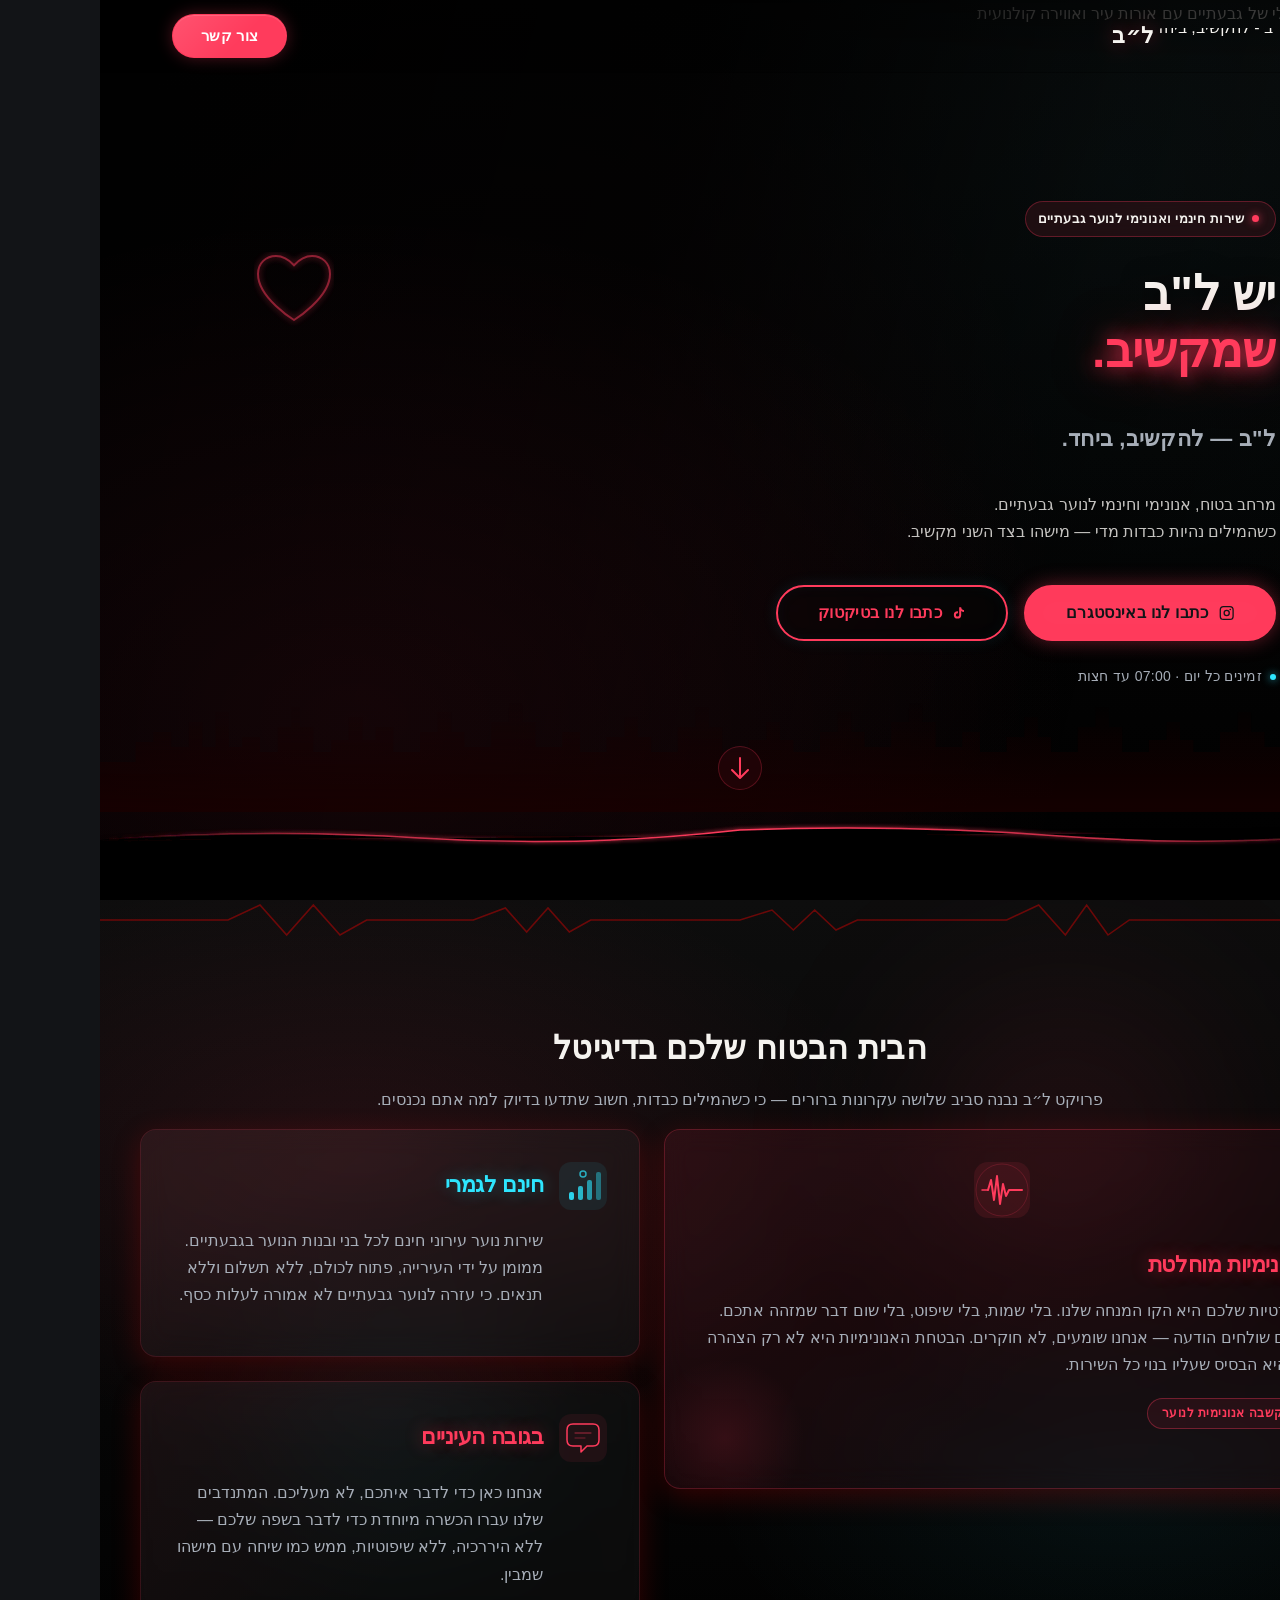
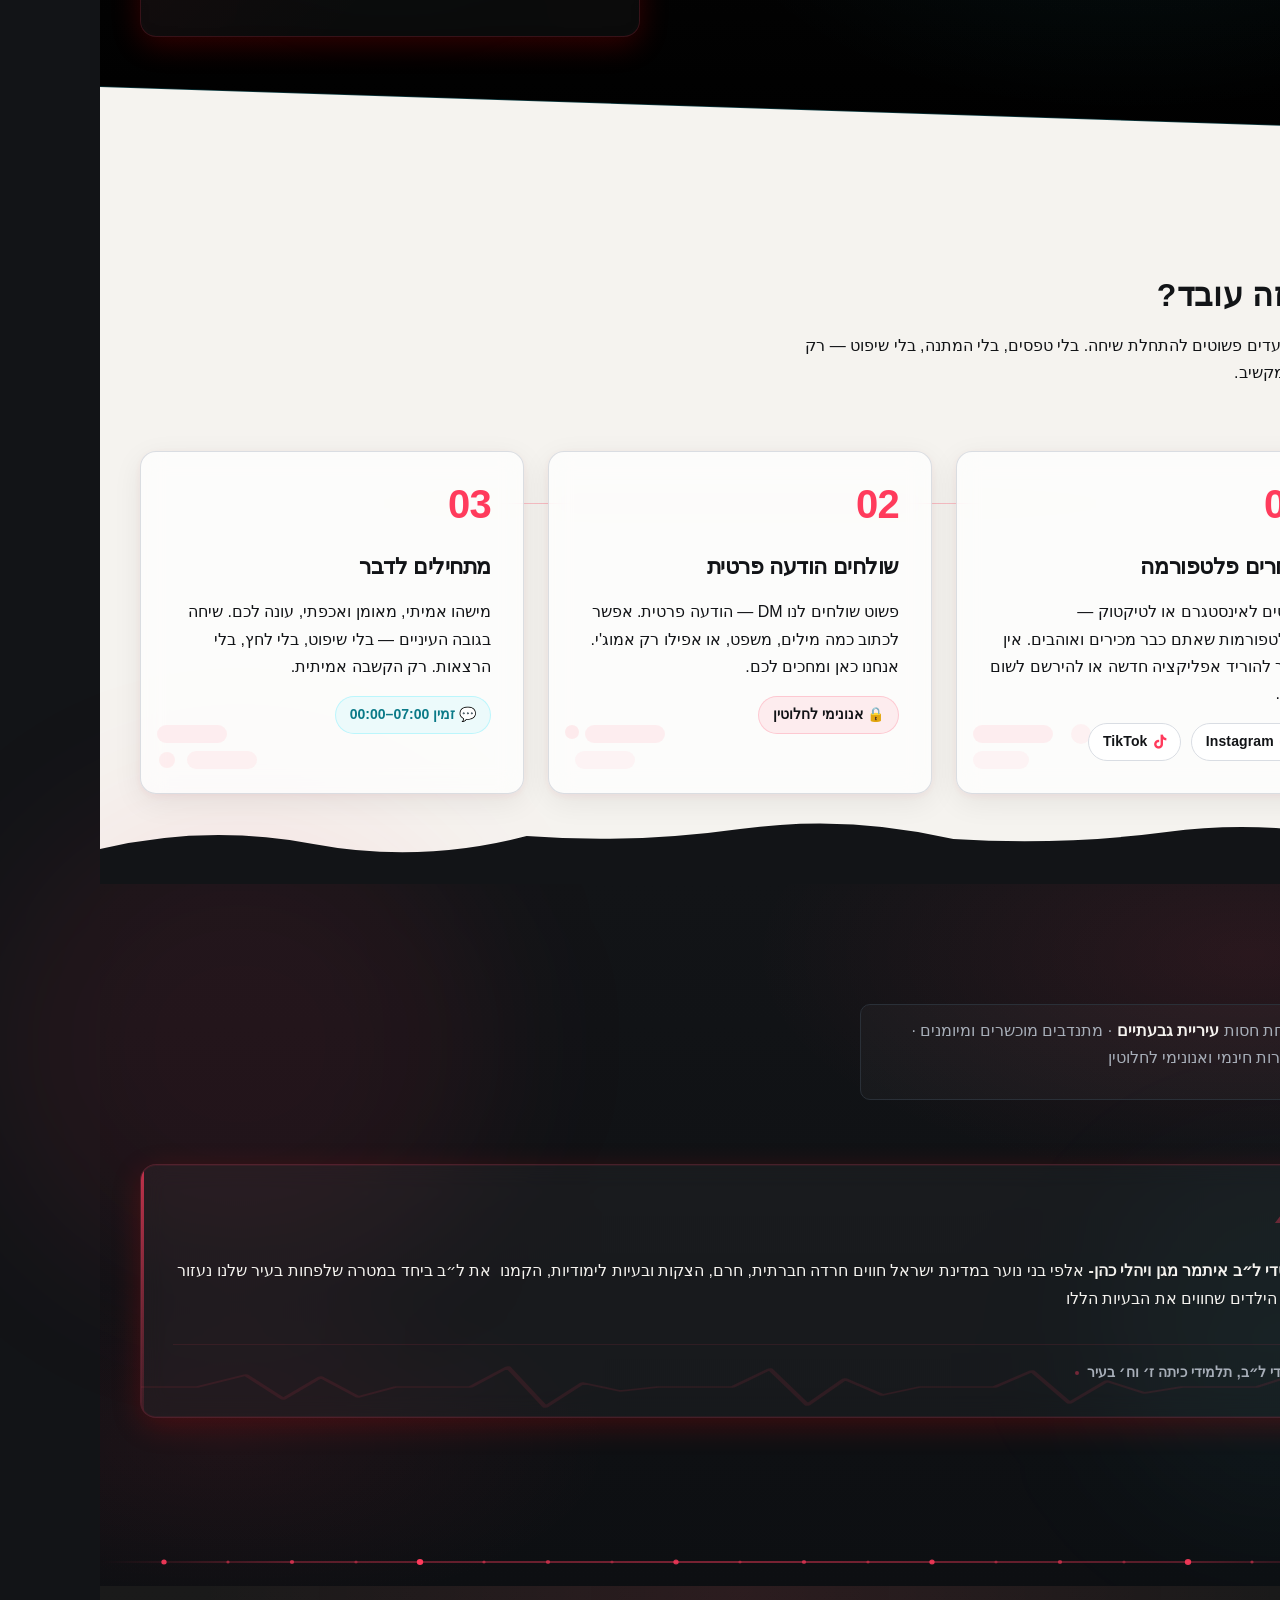
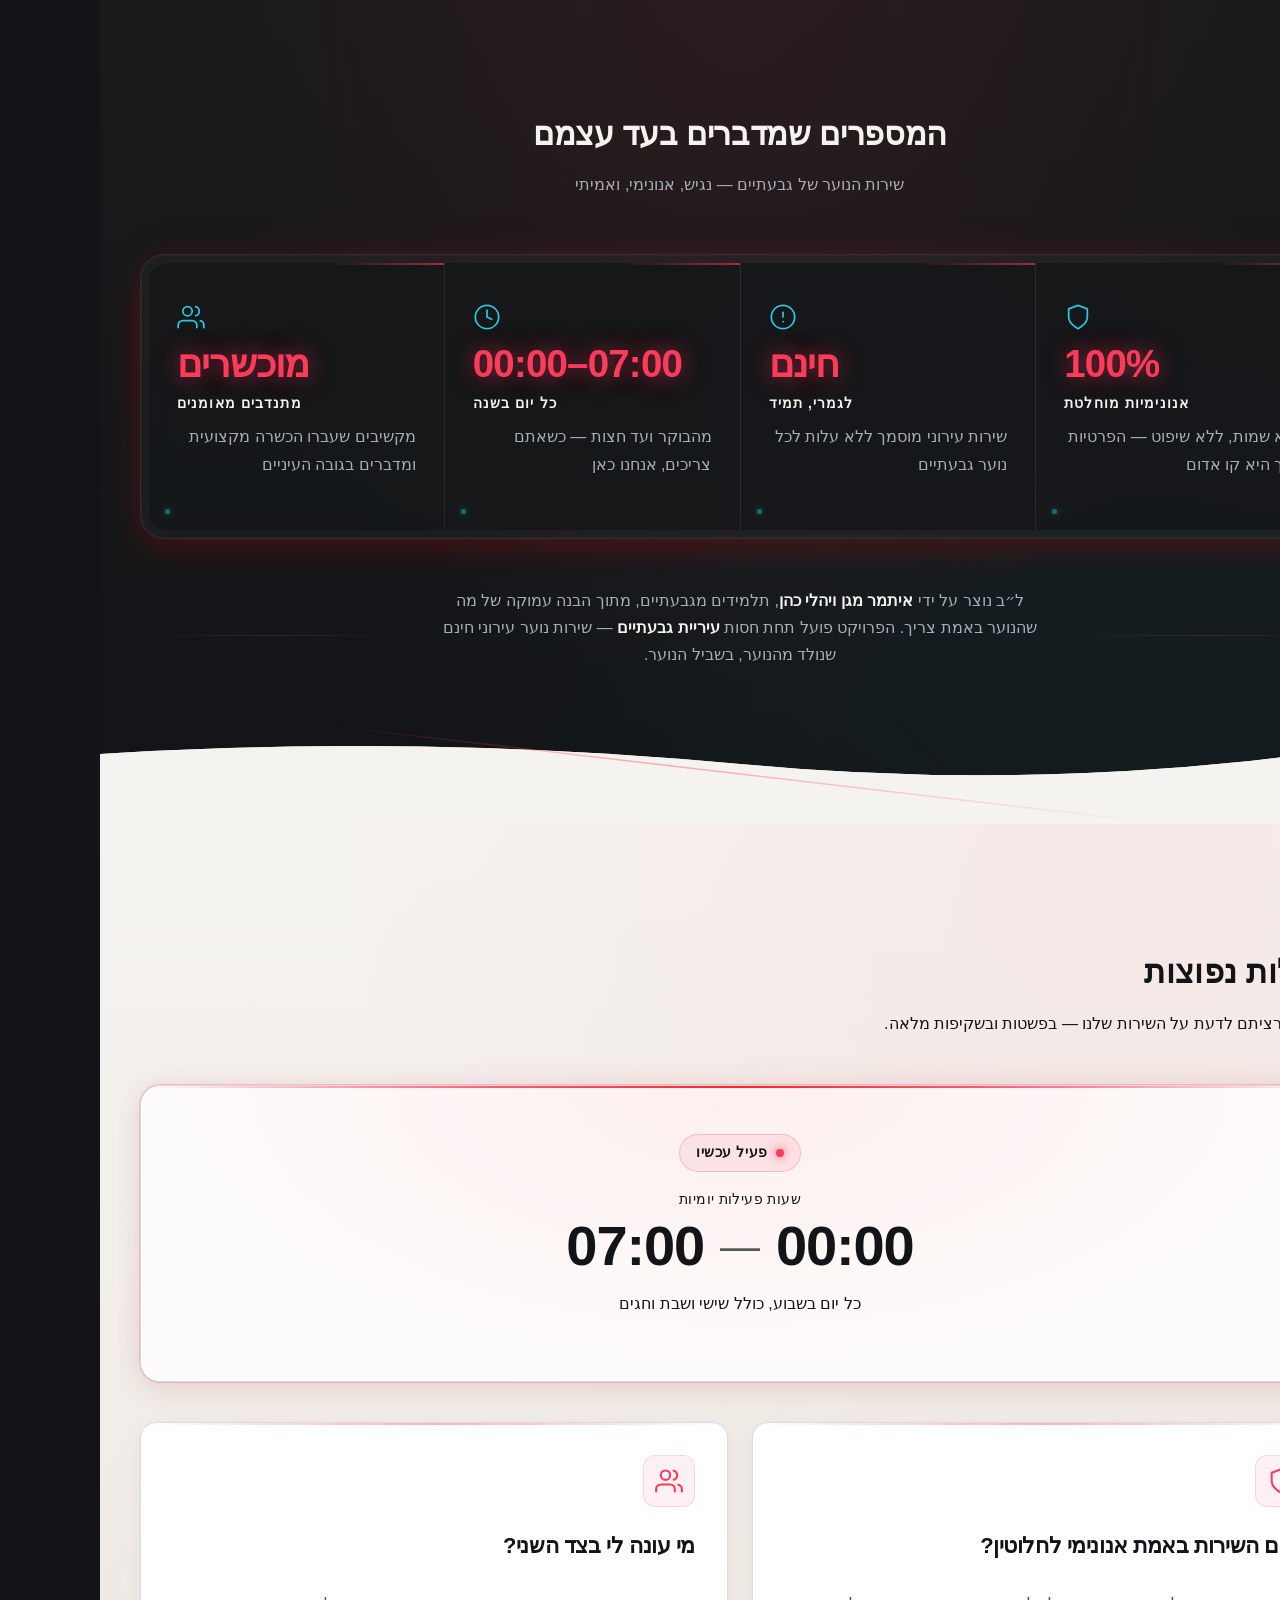
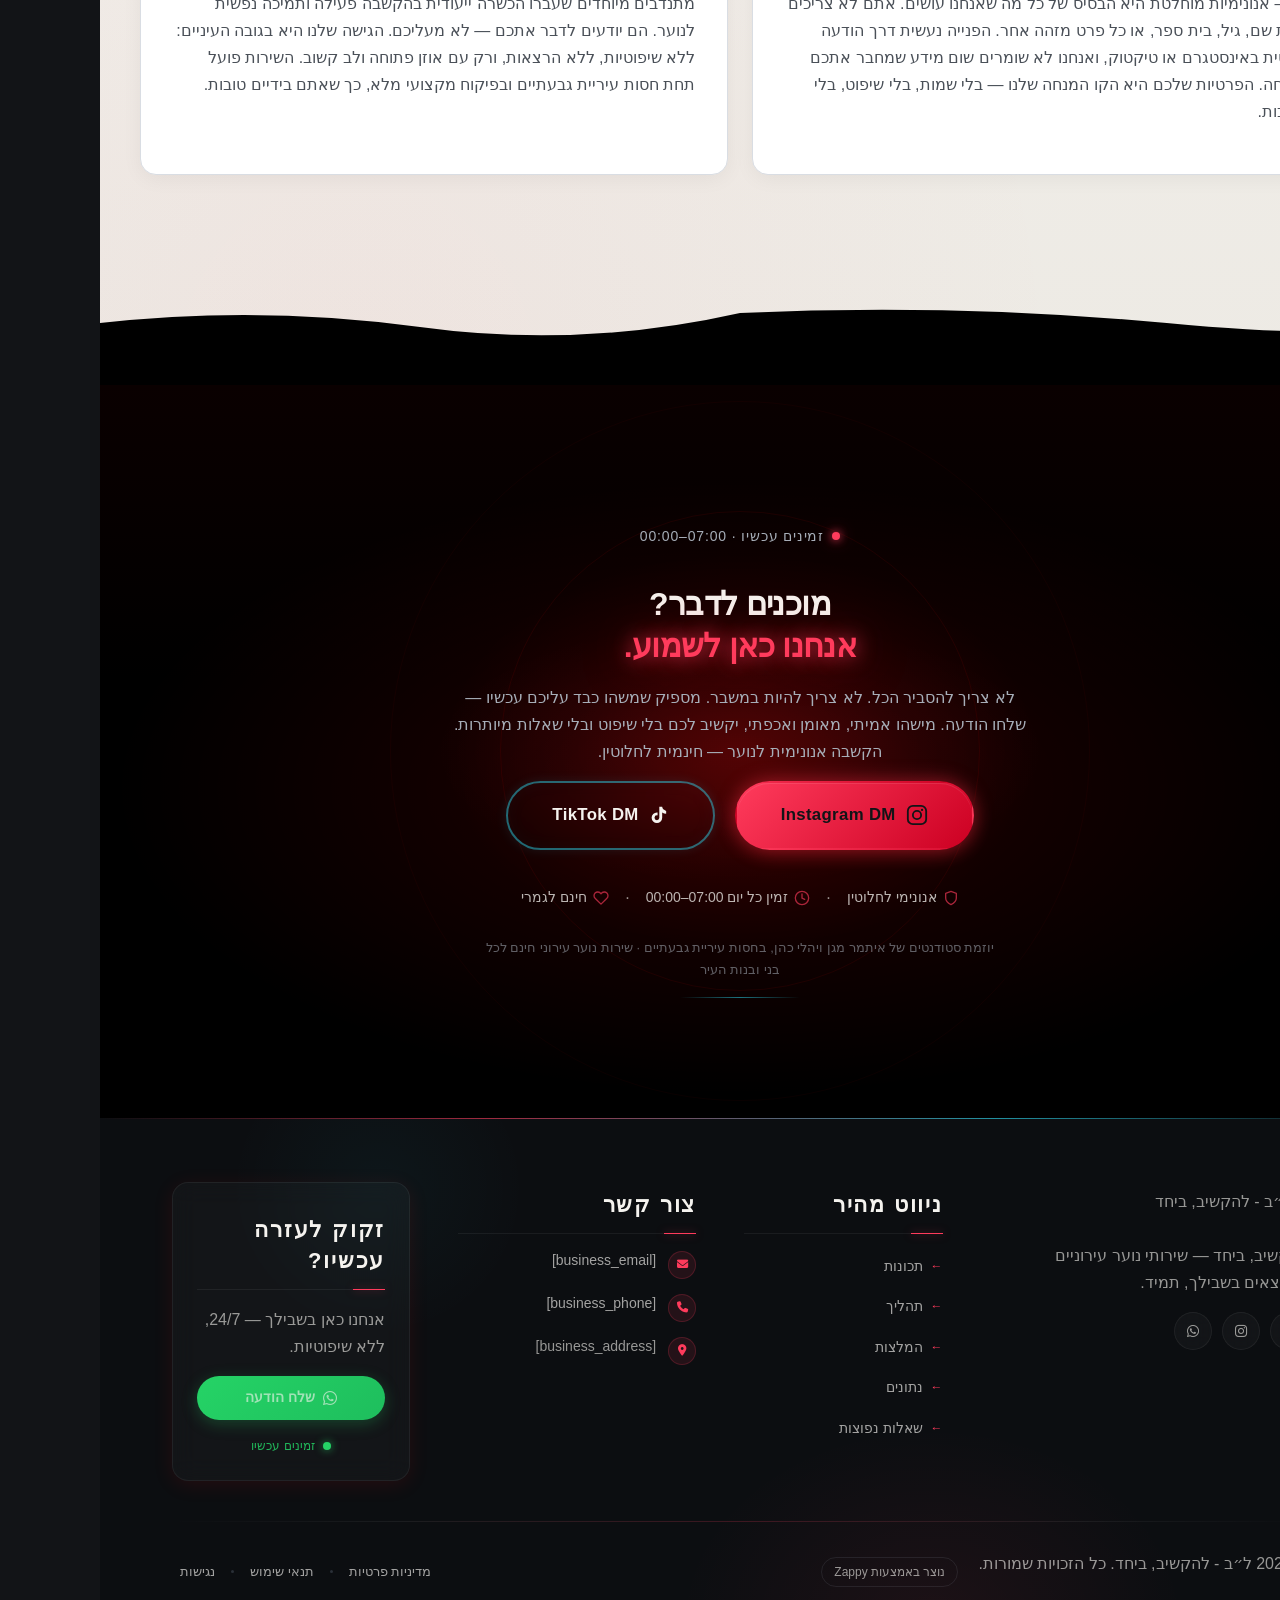
==== commit 30cbacb0: "Background sync: Progressive GitHub Sync" ====
--- a/public/index.html
+++ b/public/index.html
@@ -1 +1 @@
-<!doctype html><html dir="rtl" lang="he"><head><meta charset="UTF-8"><meta content="width=device-width,initial-scale=1" name="viewport"><meta content="index, follow" name="robots"><title>דברו איתנו — אנחנו מקשיבים | ל״ב - להקשיב, ביחד</title><meta content="שירות הקשבה אנונימי וחינמי לנוער גבעתיים — פתוח כל יום מ-7 בבוקר עד חצות. מתנדבים מיומנים שמדברים אליך בגובה העיניים, ללא שיפוטיות. כתבו לנו עכשיו." name="description"><meta content="עזרה לנוער גבעתיים, הקשבה אנונימית לנוער, שירות נוער עירוני חינם, תמיכה נפשית נוער, מרחב בטוח לנוער" name="keywords"><link href="/assets/favicon.ico" rel="icon" type="image/x-icon"><link href="/assets/favicon-16x16.png" rel="icon" type="image/png" sizes="16x16"><link href="/assets/favicon-32x32.png" rel="icon" type="image/png" sizes="32x32"><link href="/assets/favicon-48x48.png" rel="icon" type="image/png" sizes="48x48"><link href="/assets/favicon-192x192.png" rel="icon" type="image/png" sizes="192x192"><link href="/assets/favicon-512x512.png" rel="icon" type="image/png" sizes="512x512"><link href="/assets/apple-touch-icon.png" rel="apple-touch-icon"><script>!function(){"use strict";var t="5ee4a1ee-c976-4458-a2c9-4d60a9ae523c",e="https://api.zappy5.com/api/analytics/track",a=18e5,n=2592e6,o=!0,i=!0,r=!0;var s=function(){var e="zappy_visitor_"+t,a=null;try{if(a=localStorage.getItem(e)){var o=JSON.parse(a),i=Date.now();if(i-o.created<n)return o.lastSeen=i,localStorage.setItem(e,JSON.stringify(o)),o.id}}catch(t){console.warn("Zappy Analytics: LocalStorage not available")}var r="zv_"+Date.now()+"_"+Math.random().toString(36).substr(2,9);try{localStorage.setItem(e,JSON.stringify({id:r,created:Date.now(),lastSeen:Date.now()}))}catch(t){}return r}(),c=function(){var e="zappy_session_"+t,n=null;try{if(n=sessionStorage.getItem(e)){var o=JSON.parse(n),i=Date.now();if(i-o.timestamp<a)return o.timestamp=i,sessionStorage.setItem(e,JSON.stringify(o)),o.id}}catch(t){console.warn("Zappy Analytics: SessionStorage not available")}var r="zs_"+Date.now()+"_"+Math.random().toString(36).substr(2,9);try{sessionStorage.setItem(e,JSON.stringify({id:r,timestamp:Date.now()}))}catch(t){}return r}();function l(a,n){n=n||{};var o={website_id:t,event_type:a,page_path:window.location.pathname,referrer:document.referrer||"direct",visitor_id:s,session_id:c,metadata:n};if(navigator.sendBeacon){var i=new Blob([JSON.stringify(o)],{type:"application/json"});navigator.sendBeacon(e,i)}else fetch(e,{method:"POST",headers:{"Content-Type":"application/json"},body:JSON.stringify(o),keepalive:!0}).catch(function(t){console.warn("Zappy Analytics: Failed to track event",t)})}o&&l("pageview",{title:document.title,url:window.location.href}),i&&document.addEventListener("click",function(t){var e=t.target;if("BUTTON"===e.tagName||e.closest("button")){var a="BUTTON"===e.tagName?e:e.closest("button");l("click",{element:"button",text:a.textContent.trim().substring(0,100),id:a.id||null,class:a.className||null})}else if("A"===e.tagName||e.closest("a")){var n="A"===e.tagName?e:e.closest("a");l("navigation",{element:"link",text:n.textContent.trim().substring(0,100),href:n.href,external:n.hostname!==window.location.hostname})}},!0),r&&document.addEventListener("submit",function(t){var e=t.target;l("form_submit",{form_id:e.id||null,form_name:e.name||null,form_action:e.action||null,form_method:e.method||"GET"})},!0);var d=Date.now();window.addEventListener("beforeunload",function(){l("page_unload",{time_on_page:Math.floor((Date.now()-d)/1e3),page_path:window.location.pathname})}),window.zappyAnalytics={track:l,getVisitorId:function(){return s},getSessionId:function(){return c}}}()</script><meta content="דברו איתנו — אנחנו מקשיבים | ל״ב - להקשיב, ביחד" property="og:title"><meta content="שירות הקשבה אנונימי וחינמי לנוער גבעתיים — פתוח כל יום מ-7 בבוקר עד חצות. מתנדבים מיומנים שמדברים אליך בגובה העיניים, ללא שיפוטיות. כתבו לנו עכשיו." property="og:description"><meta content="summary_large_image" name="twitter:card"><meta content="דברו איתנו — אנחנו מקשיבים | ל״ב - להקשיב, ביחד" name="twitter:title"><meta content="שירות הקשבה אנונימי וחינמי לנוער גבעתיים — פתוח כל יום מ-7 בבוקר עד חצות. מתנדבים מיומנים שמדברים אליך בגובה העיניים, ללא שיפוטיות. כתבו לנו עכשיו." name="twitter:description"><meta content="website" property="og:type"><meta content="he_IL" property="og:locale"><link href="https://cdnjs.cloudflare.com/ajax/libs/font-awesome/6.4.0/css/all.min.css" rel="stylesheet"><link href="/assets/favicon.ico" rel="icon" type="image/x-icon"><link href="/assets/favicon-16x16.png" rel="icon" type="image/png" sizes="16x16"><link href="/assets/favicon-32x32.png" rel="icon" type="image/png" sizes="32x32"><link href="/assets/favicon-48x48.png" rel="icon" type="image/png" sizes="48x48"><link href="/assets/favicon-192x192.png" rel="icon" type="image/png" sizes="192x192"><link href="/assets/favicon-512x512.png" rel="icon" type="image/png" sizes="512x512"><link href="/assets/apple-touch-icon.png" rel="apple-touch-icon"><link href="https://cdn.jsdelivr.net/npm/vanilla-cookieconsent@3/dist/cookieconsent.css" rel="stylesheet"><script src="https://cdn.jsdelivr.net/npm/vanilla-cookieconsent@3/dist/cookieconsent.umd.js"></script><script src="https://cdn.jsdelivr.net/gh/mickidum/acc_toolbar/acctoolbar/acctoolbar.min.js"></script><link href="/styles.css" rel="stylesheet"><style id="zappy-dropdown-submenu-styles">#navMenu li:has(.sub-menu),.nav-menu li:has(.sub-menu),.navbar li:has(.sub-menu),nav li:has(.sub-menu){position:relative}#navMenu .sub-menu,.nav-menu .sub-menu,.navbar .sub-menu,nav .sub-menu{display:block!important;position:absolute!important;top:100%;left:0;min-width:220px;background:#fff;border-radius:8px;box-shadow:0 8px 25px rgba(0,0,0,.15);padding:8px 0;opacity:0;visibility:hidden;transform:translateY(10px);transition:all .3s ease;z-index:1000;list-style:none;pointer-events:none}#navMenu li:hover>.sub-menu,.nav-menu li:hover>.sub-menu,.navbar li:hover>.sub-menu,nav li:hover>.sub-menu{opacity:1!important;visibility:visible!important;transform:translateY(0)!important;pointer-events:auto!important}.sub-menu li{list-style:none;margin:0;padding:0}.sub-menu a{display:block!important;padding:10px 16px!important;color:var(--text-dark,#333)!important;font-weight:500;text-decoration:none;white-space:nowrap;transition:background-color .2s}.sub-menu .zappy-nav-child>a{padding-left:28px!important;font-size:.9em!important;opacity:.85!important}[dir=rtl] .sub-menu .zappy-nav-child>a,html[lang=ar] .sub-menu .zappy-nav-child>a,html[lang=he] .sub-menu .zappy-nav-child>a{padding-left:10px!important;padding-right:28px!important}.sub-menu .zappy-nav-parent>a{font-weight:600!important}.sub-menu a:hover{background-color:#f5f5f5}[dir=rtl] .nav-menu .sub-menu,[dir=rtl] .navbar .sub-menu,[dir=rtl] nav .sub-menu,html[lang=ar] .nav-menu .sub-menu,html[lang=ar] .navbar .sub-menu,html[lang=ar] nav .sub-menu,html[lang=he] .nav-menu .sub-menu,html[lang=he] .navbar .sub-menu,html[lang=he] nav .sub-menu{left:auto!important;right:0!important}.sub-menu:empty,.sub-menu:not(:has(li)):not(:has(> a)),.sub-menu:not(:has(li:not(.zappy-hidden-menu-item))):not(:has(> a)){display:none!important;opacity:0!important;visibility:hidden!important;pointer-events:none!important}li:has(.menu-group-title):hover>.sub-menu{opacity:1!important;visibility:visible!important;transform:translateY(0)!important;pointer-events:auto!important}#navMenu>li>.menu-group-title,.nav-menu>li>.menu-group-title{display:inline-block;padding:.5rem 1rem;cursor:default;user-select:none}@media (max-width:768px){#navMenu .sub-menu,.nav-menu .sub-menu,.navbar .sub-menu,nav .sub-menu{position:static!important;transform:none!important;box-shadow:none!important;background:0 0!important;max-height:0;overflow:hidden;opacity:0;visibility:hidden;transition:max-height .3s ease,opacity .3s ease;padding:0!important;border-radius:0!important}#navMenu .sub-menu.mobile-expanded,.nav-menu .sub-menu.mobile-expanded,.navbar .sub-menu.mobile-expanded{max-height:none!important;overflow-y:visible!important;opacity:1!important;visibility:visible!important;padding:8px 0 8px 16px!important}[dir=rtl] .sub-menu.mobile-expanded,html[lang=he] .sub-menu.mobile-expanded{padding:8px 16px 8px 0!important}#navMenu li:hover>.sub-menu,.nav-menu li:hover>.sub-menu,.navbar li:hover>.sub-menu,nav li:hover>.sub-menu{opacity:0;visibility:hidden;pointer-events:none}#navMenu li>.sub-menu.mobile-expanded,.nav-menu li>.sub-menu.mobile-expanded,.navbar li>.sub-menu.mobile-expanded,nav li>.sub-menu.mobile-expanded{opacity:1!important;visibility:visible!important;pointer-events:auto!important}#navMenu li:has(.sub-menu),.nav-menu li:has(.sub-menu),.navbar li:has(.sub-menu),nav li:has(.sub-menu){display:flex!important;flex-wrap:wrap!important;align-items:center!important;position:relative!important;min-height:44px!important}#navMenu li:has(.sub-menu)>a,.nav-menu li:has(.sub-menu)>a,.navbar li:has(.sub-menu)>a,nav li:has(.sub-menu)>a{flex:1!important;min-width:0!important}#navMenu li:has(.sub-menu)>.menu-group-title,.nav-menu li:has(.sub-menu)>.menu-group-title,.navbar li:has(.sub-menu)>.menu-group-title,nav li:has(.sub-menu)>.menu-group-title{flex:1!important;min-width:0!important;padding:0!important;line-height:inherit!important}#navMenu li:has(.sub-menu)>.sub-menu,.nav-menu li:has(.sub-menu)>.sub-menu,.navbar li:has(.sub-menu)>.sub-menu,nav li:has(.sub-menu)>.sub-menu{flex-basis:100%!important;width:100%!important}#navMenu li:has(.sub-menu)>a [class*=arrow],#navMenu li:has(.sub-menu)>a [class*=chevron],.nav-menu li:has(.sub-menu)>a .fa-angle-down,.nav-menu li:has(.sub-menu)>a .fa-chevron-down,.nav-menu li:has(.sub-menu)>a [class*=arrow],.nav-menu li:has(.sub-menu)>a [class*=chevron],nav li:has(.sub-menu)>a [class*=arrow],nav li:has(.sub-menu)>a [class*=chevron]{display:none!important;visibility:hidden!important}.mobile-submenu-toggle{display:flex!important;align-items:center!important;justify-content:center!important;width:44px!important;height:auto!important;background:0 0!important;border:none!important;cursor:pointer!important;color:var(--text-light)!important;position:static!important;flex-shrink:0!important;align-self:stretch!important;z-index:2!important;padding:0!important;margin:0!important}.mobile-submenu-toggle::after{content:''!important;width:0!important;height:0!important;border-left:6px solid transparent!important;border-right:6px solid transparent!important;border-top:7px solid currentColor!important;transition:transform .3s ease!important}.mobile-submenu-toggle.expanded::after{transform:rotate(180deg)!important}.sub-menu a{padding:10px 0!important;display:block!important;color:var(--text-light)!important;white-space:normal!important}.sub-menu .zappy-nav-child>a{padding-left:28px!important;font-size:.9em!important;opacity:.85!important}[dir=rtl] .sub-menu .zappy-nav-child>a,html[lang=ar] .sub-menu .zappy-nav-child>a,html[lang=he] .sub-menu .zappy-nav-child>a{padding-left:0!important;padding-right:28px!important}.sub-menu .zappy-nav-parent>a{font-weight:600!important}#navMenu.active,.nav-menu.active{max-width:100vw!important;overflow-x:hidden!important;box-sizing:border-box!important}.navbar .sub-menu li a,.zappy-products-dropdown .sub-menu a,nav.navbar .sub-menu li a{color:var(--text-light)!important}}@media (min-width:769px){.mobile-submenu-toggle{display:none!important}}</style><style id="zappy-widget-visibility">html[dir=rtl] .whatsapp-float{right:20px!important;left:auto!important}html:not([dir]) .whatsapp-float,html[dir=ltr] .whatsapp-float{left:20px!important;right:auto!important}html[dir=rtl] #mic-access-tool-general-button,html[dir=rtl] #mic-init-access-tool #mic-access-tool-general-button,html[dir=rtl] #mic-init-access-tool .mic-access-tool-general-button,html[dir=rtl] ._access-icon,html[dir=rtl] .mic-access-tool-general-button{left:20px!important;right:auto!important}html:not([dir]) #mic-access-tool-general-button,html:not([dir]) #mic-init-access-tool #mic-access-tool-general-button,html:not([dir]) #mic-init-access-tool .mic-access-tool-general-button,html:not([dir]) ._access-icon,html:not([dir]) .mic-access-tool-general-button,html[dir=ltr] #mic-access-tool-general-button,html[dir=ltr] #mic-init-access-tool #mic-access-tool-general-button,html[dir=ltr] #mic-init-access-tool .mic-access-tool-general-button,html[dir=ltr] ._access-icon,html[dir=ltr] .mic-access-tool-general-button{right:20px!important;left:auto!important}@media (max-width:768px){.whatsapp-float{display:flex!important}}@media (min-width:769px){.whatsapp-float{display:flex!important}}@media (max-width:768px){#mic-access-tool-general-button,#mic-init-access-tool #mic-access-tool-general-button,#mic-init-access-tool .mic-access-tool-general-button,._access-icon,.mic-access-tool-general-button{display:flex!important;visibility:visible!important;opacity:1!important;pointer-events:auto!important}#mic-access-tool-box.opened-mic-access-tool,#mic-init-access-tool #mic-access-tool-box.opened-mic-access-tool,.mic-access-tool-box.opened-mic-access-tool{visibility:visible!important;opacity:1!important;pointer-events:auto!important}}@media (min-width:769px){#mic-access-tool-general-button,#mic-init-access-tool #mic-access-tool-general-button,#mic-init-access-tool .mic-access-tool-general-button,._access-icon,.mic-access-tool-general-button{display:flex!important;visibility:visible!important;opacity:1!important;pointer-events:auto!important}#mic-access-tool-box.opened-mic-access-tool,#mic-init-access-tool #mic-access-tool-box.opened-mic-access-tool,.mic-access-tool-box.opened-mic-access-tool{visibility:visible!important;opacity:1!important;pointer-events:auto!important}}</style></head><body><nav class="navbar" dir="rtl"><button aria-label="Menu" class="mobile-toggle" id="mobileToggle"><svg viewBox="0 0 24 24" fill="none" height="24" width="24" class="hamburger-icon"><path d="M3 12h18M3 6h18M3 18h18" stroke="currentColor" stroke-width="2" stroke-linecap="round"></path></svg> <svg viewBox="0 0 24 24" fill="none" height="24" width="24" class="close-icon" style="display:none"><path d="M18 6L6 18M6 6l12 12" stroke="currentColor" stroke-width="2" stroke-linecap="round"></path></svg></button> <button aria-label="Call" class="phone-header-btn" data-phone="[business_phone]"><svg viewBox="0 0 24 24" fill="currentColor" height="20" width="20"><path d="M22 16.92v3a2 2 0 0 1-2.18 2 19.79 19.79 0 0 1-8.63-3.07 19.5 19.5 0 0 1-6-6 19.79 19.79 0 0 1-3.07-8.67A2 2 0 0 1 4.11 2h3a2 2 0 0 1 2 1.72 12.84 12.84 0 0 0 .7 2.81 2 2 0 0 1-.45 2.11L8.09 9.91a16 16 0 0 0 6 6l1.27-1.27a2 2 0 0 1 2.11-.45 12.84 12.84 0 0 0 2.81.7A2 2 0 0 1 22 16.92z"></path></svg></button><div class="nav-container"><div class="nav-right-group"><div class="nav-brand"><a href="/" class="logo-link"><img alt="ל״ב - להקשיב, ביחד" src="/assets/logo.webp" class="logo"></a></div><ul class="nav-menu" id="navMenu"><li><a href="#features">יתרונות</a></li><li><a href="#process">תהליך</a></li><li><a href="#testimonials">המלצות</a></li><li><a href="#faq">שאלות נפוצות</a></li></ul></div><div class="nav-cta-container"><a href="#cta" class="nav-cta-btn">צור קשר</a></div></div></nav><script>window.addEventListener("load",function(){const e=document.querySelector(".navbar, nav, header");if(!e)return void console.log("[Navbar] Navbar element not found");let t=document.getElementById("mobileToggle")||document.querySelector(".mobile-toggle")||document.querySelector(".hamburger")||document.querySelector(".hamburger-menu")||document.querySelector(".menu-toggle")||document.querySelector(".burger-menu")||document.querySelector('[aria-label="Menu"]')||document.querySelector('[aria-label="תפריט"]');const o=document.querySelector(".phone-header-btn"),n=window.getComputedStyle(e);let r=n.backgroundColor;if(console.log("[Navbar] Initial navbar background:",r),"transparent"===r||"rgba(0, 0, 0, 0)"===r||r.startsWith("rgba")&&r.includes(", 0)")){const e=n.backgroundImage;if(e&&"none"!==e)console.log("[Navbar] Navbar has background image/gradient, using dark text"),r="rgb(240, 240, 240)";else{const e=window.getComputedStyle(document.body).backgroundColor;console.log("[Navbar] Navbar transparent, using body background:",e),r=e}}const i=r.match(/\d+/g);if(i&&i.length>=3){const e=(.299*parseInt(i[0])+.587*parseInt(i[1])+.114*parseInt(i[2]))/255;console.log("[Navbar] Mobile button colors preserved from Claude CSS (luminance:",e.toFixed(2)+")");const n=document.createElement("style");n.id="zappy-mobile-nav-fix";document.documentElement.lang;document.documentElement.dir,n.textContent='\n        /* Hide mobile buttons on desktop, show only on mobile */\n        @media (min-width: 769px) {\n          .mobile-toggle,\n          .phone-header-btn {\n            display: none !important;\n          }\n        }\n        \n        /* Show and position mobile buttons correctly on mobile */\n        @media (max-width: 768px) {\n          .mobile-toggle,\n          .phone-header-btn {\n            position: absolute !important;\n            top: 0 !important;\n            bottom: 0 !important;\n            margin-top: auto !important;\n            margin-bottom: auto !important;\n            z-index: 1001 !important;\n            display: flex !important;\n            align-items: center !important;\n            justify-content: center !important;\n            width: 36px !important;\n            height: 36px !important;\n            border-radius: 50% !important;\n            border: none !important;\n            cursor: pointer !important;\n            padding: 6px !important;\n            background: none !important;\n            color: var(--nav-text, var(--text-light)) !important;\n            touch-action: manipulation !important;\n            -webkit-tap-highlight-color: transparent !important;\n          }\n          \n          /* LTR positioning (default): hamburger LEFT, phone RIGHT */\n          html:not([dir="rtl"]):not([lang="he"]):not([lang="ar"]) .mobile-toggle,\n          html[dir="ltr"] .mobile-toggle {\n            left: 12px !important;\n            right: auto !important;\n          }\n          html:not([dir="rtl"]):not([lang="he"]):not([lang="ar"]) .phone-header-btn,\n          html[dir="ltr"] .phone-header-btn {\n            right: 12px !important;\n            left: auto !important;\n          }\n          \n          /* RTL positioning: hamburger RIGHT, phone LEFT */\n          html[dir="rtl"] .mobile-toggle,\n          html[lang="he"] .mobile-toggle,\n          html[lang="ar"] .mobile-toggle {\n            right: 12px !important;\n            left: auto !important;\n          }\n          html[dir="rtl"] .phone-header-btn,\n          html[lang="he"] .phone-header-btn,\n          html[lang="ar"] .phone-header-btn {\n            left: 12px !important;\n            right: auto !important;\n          }\n          \n          /* CRITICAL: Ensure nav-container has min-height on mobile */\n          /* All children are positioned absolutely/fixed on mobile, so height:auto collapses to 0 */\n          .nav-container {\n            min-height: 70px !important;\n            position: relative !important;\n          }\n          \n          /* Ensure SVG icons are properly sized and inherit color */\n          .mobile-toggle svg,\n          .phone-header-btn svg {\n            width: 24px !important;\n            height: 24px !important;\n            /* Don\'t force display - let JavaScript control hamburger/close toggle */\n          }\n          \n          /* Reset nav-cta-container on mobile - remove desktop box-shadow/padding */\n          /* that creates a visible ghost box when CTA button is hidden */\n          .nav-cta-container {\n            box-shadow: none !important;\n            padding: 0 !important;\n          }\n          \n          /* Hide nav-cta-container entirely on mobile when there\'s no lang-switcher */\n          /* (only the CTA button is inside, and it\'s hidden on mobile) */\n          .nav-cta-container:not(:has(.lang-switcher)) {\n            display: none !important;\n          }\n          \n          /* CRITICAL: Prevent hero image fade gradient from bleeding over headline text */\n          /* The .image-fade-gradient has bottom: -30px (extends below parent) */\n          /* On mobile stacked layout, this overlaps the h1 text below the image */\n          .hero-image-column {\n            overflow: hidden !important;\n          }\n          .image-fade-gradient {\n            bottom: 0 !important;\n          }\n          \n          /* Hide desktop language switcher on mobile - hamburger menu handles it */\n          /* High specificity to override stored CSS */\n          .lang-switcher,\n          .nav-cta-container .lang-switcher,\n          .nav-container .lang-switcher,\n          .navbar .lang-switcher,\n          .navbar .nav-cta-container .lang-switcher {\n            display: none !important;\n          }\n        }\n      ';const r=document.getElementById("zappy-mobile-nav-fix");r&&r.remove(),document.head.appendChild(n),console.log("[Navbar] Critical CSS injected for mobile nav positioning");const a=window.innerWidth<=768;if(t){const e=t.querySelector(".hamburger-icon"),o=t.querySelector(".close-icon");e&&(e.style.setProperty("width","24px","important"),e.style.setProperty("height","24px","important"),e.style.setProperty("display","block","important")),o&&(o.style.setProperty("width","24px","important"),o.style.setProperty("height","24px","important"),o.style.setProperty("display","none","important")),a?(t.style.setProperty("position","absolute","important"),t.style.setProperty("top","0","important"),t.style.setProperty("bottom","0","important"),t.style.setProperty("margin-top","auto","important"),t.style.setProperty("margin-bottom","auto","important"),t.style.setProperty("z-index","1001","important"),t.style.removeProperty("left"),t.style.removeProperty("right"),console.log("[Navbar] Mobile toggle positioning applied (mobile viewport)")):(t.style.removeProperty("position"),t.style.removeProperty("top"),t.style.removeProperty("transform"),t.style.removeProperty("z-index"),t.style.removeProperty("left"),t.style.removeProperty("right"),console.log("[Navbar] Desktop viewport - cleared mobile toggle inline positioning"))}if(o){const e=o.querySelector("svg");e&&(e.style.width="24px",e.style.height="24px",e.setAttribute("width","24"),e.setAttribute("height","24")),a?(o.style.setProperty("position","absolute","important"),o.style.setProperty("top","0","important"),o.style.setProperty("bottom","0","important"),o.style.setProperty("margin-top","auto","important"),o.style.setProperty("margin-bottom","auto","important"),o.style.setProperty("z-index","1001","important"),o.style.removeProperty("left"),o.style.removeProperty("right"),console.log("[Navbar] Phone button positioning applied (mobile viewport)")):(o.style.removeProperty("position"),o.style.removeProperty("top"),o.style.removeProperty("transform"),o.style.removeProperty("z-index"),o.style.removeProperty("left"),o.style.removeProperty("right"),console.log("[Navbar] Desktop viewport - cleared phone button inline positioning"))}}else console.log("[Navbar] Could not parse background color:",r);t=document.getElementById("mobileToggle")||document.querySelector(".mobile-toggle")||document.querySelector(".hamburger")||document.querySelector(".hamburger-menu")||document.querySelector(".menu-toggle")||document.querySelector(".burger-menu")||document.querySelector('[aria-label="Menu"]')||document.querySelector('[aria-label="תפריט"]');const a=document.getElementById("navMenu")||document.querySelector(".nav-menu")||document.querySelector(".nav-links")||document.querySelector("nav ul:not(.submenu)");if(!t||!a)return void console.log("[Navbar] Mobile toggle or menu not found:",{toggle:!!t,menu:!!a});a.id||(a.id="navMenu"),console.log("[Navbar] Initializing mobile menu...");const l=t.cloneNode(!0);t.parentNode.replaceChild(l,t);var s=0;function p(e){var t=Date.now();t-s<300||(s=t,function(e){e.preventDefault(),e.stopPropagation();const t=l.querySelector(".hamburger-icon"),o=l.querySelector(".close-icon");a.classList.contains("active")?(a.classList.remove("active"),t&&t.style.setProperty("display","block","important"),o&&o.style.setProperty("display","none","important"),document.body.style.overflow="",console.log("[Navbar] Menu closed")):(a.classList.add("active"),t&&t.style.setProperty("display","none","important"),o&&o.style.setProperty("display","block","important"),document.body.style.overflow="hidden",console.log("[Navbar] Menu opened"))}(e))}l.addEventListener("click",p),l.addEventListener("touchend",p),a.querySelectorAll("a").forEach(function(e){e.addEventListener("click",function(){if("#"===this.getAttribute("href"))return;const e=l.querySelector(".hamburger-icon"),t=l.querySelector(".close-icon");a.classList.remove("active"),e&&e.style.setProperty("display","block","important"),t&&t.style.setProperty("display","none","important"),document.body.style.overflow="",console.log("[Navbar] Menu closed (link clicked)")})});var c=a.querySelectorAll(".dropdown-toggle");c.forEach(function(e){e.addEventListener("click",function(e){e.preventDefault(),e.stopPropagation();var t=this.closest(".nav-dropdown");t&&(t.parentNode.querySelectorAll(".nav-dropdown.open").forEach(function(e){e!==t&&e.classList.remove("open")}),t.classList.toggle("open"),console.log("[Navbar] Dropdown toggled:",t.classList.contains("open")?"open":"closed"))})}),document.addEventListener("click",function(e){e.target.closest(".nav-dropdown")||document.querySelectorAll(".nav-dropdown.open").forEach(function(e){e.classList.remove("open")})}),console.log("[Navbar] Dropdown handlers initialized for "+c.length+" dropdowns"),o&&o.addEventListener("click",function(){const e=document.querySelectorAll('a[href^="tel:"]'),t=e.length>0?e[0].getAttribute("href").replace("tel:",""):"[business_phone]";window.location.href="tel:"+t,console.log("[Navbar] Phone button clicked")}),console.log("[Navbar] Mobile menu initialized successfully")})</script><main><section class="index-hero-section" data-layout-spec="בית-hero" dir="rtl" id="index-hero-section" data-hero-type="fullscreen-scrim"><div class="index-hero-bg"><div style="position:absolute !important;top:0px !important;left:0px !important;width:100% !important;height:100% !important;max-width:none !important;margin-left:0px !important;margin-right:0px !important;display:block !important;z-index:1 !important;overflow:hidden !important" data-element-id="img-1778241905182-ml6ohcb3t" data-element-type="image" data-zappy-wrapper-margins-applied="true" data-zappy-zoom-clip="true" data-zappy-zoom-wrapper="true" data-zappy-zoom-wrapper-align="center" data-zappy-zoom-wrapper-height="944px" data-zappy-zoom-wrapper-width="1651px" data-zappy-zoom-wrapper-width-mode="full"><img alt="נוף עירוני לילי של גבעתיים עם אורות עיר ואווירה קולנועית" src="/assets/site-index-hero-image-1-1778242564537-3pultz.webp?v=1778242566795" data-context="Cinematic night-time urban Givataim Israel street scene, dark moody atmosphere, city lights glowing in the distance, subtle phone screen blue-white notification glow reflecting on wet pavement, deep charcoal and black color grade, neon red ambient light hints, bokeh city background, cinematic wide angle, youth social welfare emotional atmosphere, photorealistic, high contrast, dark film look" data-element-id="img-1778241905182-ml6ohcb3t" data-element-type="image" data-hero-background="true" data-hero-bg="true" data-placeholder="index-hero-image-1" data-zappy-object-position="50% 33%" data-zappy-original-height="943.984375" data-zappy-original-width="1651" data-zappy-zoom="1" height="1080" style="object-position:50% 33% !important;width:100%;height:100%;object-fit:cover;margin:0px !important;position:absolute !important;left:-1.220634% !important;top:0% !important;max-width:none !important;max-height:none !important;display:block !important" width="1920"></div></div><div class="index-hero-scrim" aria-hidden="true"></div><div class="index-hero-heart-deco" aria-hidden="true"><svg viewBox="0 0 80 74" xmlns="http://www.w3.org/2000/svg" aria-hidden="true" fill="none" height="74" width="80" data-no-icon-edit="true"><path d="M40 68 C40 68 4 46 4 22 C4 11 12 4 22 4 C28.6 4 34.6 7.4 40 13.2 C45.4 7.4 51.4 4 58 4 C68 4 76 11 76 22 C76 46 40 68 40 68Z" fill="none" stroke="#FF3B5C" stroke-width="2" filter="url(#heartGlow)"></path><defs><filter height="180%" id="heartGlow" width="180%" x="-40%" y="-40%"><feGaussianBlur result="blur" stdDeviation="3"></feGaussianBlur><feMerge><feMergeNode in="blur"></feMergeNode><feMergeNode in="SourceGraphic"></feMergeNode></feMerge></filter></defs></svg></div><div class="index-hero-skyline" aria-hidden="true"><svg viewBox="0 0 1440 160" xmlns="http://www.w3.org/2000/svg" aria-hidden="true" height="160" width="100%" data-no-icon-edit="true" preserveAspectRatio="none"><defs><linearGradient id="skylineGrad" x1="0" x2="0" y1="0" y2="1"><stop offset="0%" stop-color="#1A0000" stop-opacity="0"></stop><stop offset="100%" stop-color="#1A0000" stop-opacity="0.9"></stop></linearGradient></defs><path d="M0,160 L0,110 L40,110 L40,90 L60,90 L60,80 L80,80 L80,95 L100,95 L100,70 L115,70 L115,95 L130,95 L130,60 L145,60 L145,95 L160,95 L160,85 L180,85 L180,100 L200,100 L200,75 L215,75 L215,55 L225,55 L225,75 L240,75 L240,100 L260,100 L260,88 L280,88 L280,65 L295,65 L295,88 L310,88 L310,75 L330,75 L330,100 L360,100 L360,80 L380,80 L380,60 L395,60 L395,80 L410,80 L410,95 L440,95 L440,70 L460,70 L460,50 L475,50 L475,70 L490,70 L490,95 L520,95 L520,80 L540,80 L540,100 L570,100 L570,85 L590,85 L590,65 L605,65 L605,85 L620,85 L620,100 L650,100 L650,75 L670,75 L670,55 L685,55 L685,75 L700,75 L700,100 L730,100 L730,88 L750,88 L750,70 L765,70 L765,88 L780,88 L780,100 L810,100 L810,80 L830,80 L830,60 L845,60 L845,80 L860,80 L860,95 L890,95 L890,70 L910,70 L910,50 L925,50 L925,70 L940,70 L940,95 L970,95 L970,80 L990,80 L990,100 L1020,100 L1020,85 L1040,85 L1040,65 L1055,65 L1055,85 L1070,85 L1070,100 L1100,100 L1100,75 L1120,75 L1120,55 L1135,55 L1135,75 L1150,75 L1150,100 L1180,100 L1180,88 L1200,88 L1200,70 L1215,70 L1215,88 L1230,88 L1230,100 L1260,100 L1260,80 L1280,80 L1280,60 L1295,60 L1295,80 L1310,80 L1310,95 L1340,95 L1340,70 L1360,70 L1360,50 L1375,50 L1375,70 L1390,70 L1390,95 L1440,95 L1440,160 Z" fill="url(#skylineGrad)"></path></svg></div><div class="index-hero-content"><div class="index-hero-inner"><div class="index-hero-badge"><span class="index-hero-badge-dot" aria-hidden="true"></span> <span>שירות חינמי ואנונימי לנוער גבעתיים</span></div><h1 class="index-hero-h1">יש ל"ב<br><span class="index-hero-h1-sub">שמקשיב.</span></h1><h3 class="index-hero-h3">ל"ב — להקשיב, ביחד.</h3><p class="index-hero-body">מרחב בטוח, אנונימי וחינמי לנוער גבעתיים.<br>כשהמילים נהיות כבדות מדי — מישהו בצד השני מקשיב.</p><div class="index-hero-ctas"><a href="https://www.instagram.com/project_lev26?igsh=enJ6bHQ4NTlqM3Zr&amp;utm_source=qr" class="btn btn-primary index-hero-btn-primary" target="_blank" rel="noopener noreferrer" data-element-id="btn-1778241905177-4pgi733al" data-element-type="button" data-native-element="true" style="outline:currentcolor;border-color:var(--primary-color, var(--primary, #8B0000)) !important;color:rgb(18, 20, 23) !important;background-color:var(--primary-color, var(--primary, #8B0000)) !important;background-image:none !important"><svg viewBox="0 0 24 24" xmlns="http://www.w3.org/2000/svg" aria-hidden="true" fill="none" height="20" width="20" data-element-type="icon" data-icon-type="svg"><rect height="20" rx="5" width="20" x="2" y="2" stroke="currentColor" stroke-width="2" ry="5"></rect><circle cx="12" cy="12" r="4" stroke="currentColor" stroke-width="2"></circle><circle cx="17.5" cy="6.5" r="1.2" fill="currentColor"></circle></svg> <span style="color:rgb(18, 20, 23) !important">כתבו לנו באינסטגרם</span> </a><a href="https://www.tiktok.com/@project_lev22?_r=1&amp;_t=ZS-96Bel2gjshR" class="btn btn-outline btn-secondary index-hero-btn-secondary" target="_blank" rel="noopener noreferrer" data-element-id="btn-1778241905177-k8ksozqn5" data-element-type="button" data-native-element="true" style="border-color:var(--primary-color, var(--primary, #8B0000)) !important;color:var(--primary-color, var(--primary, #8B0000)) !important;background-color:transparent !important;background-image:none !important"><svg viewBox="0 0 24 24" xmlns="http://www.w3.org/2000/svg" aria-hidden="true" fill="none" height="18" width="18" data-element-type="icon" data-icon-type="svg"><path d="M19.59 6.69a4.83 4.83 0 01-3.77-4.25V2h-3.45v13.67a2.89 2.89 0 01-2.88 2.5 2.89 2.89 0 01-2.89-2.89 2.89 2.89 0 012.89-2.89c.28 0 .54.04.79.1V9.01a6.27 6.27 0 00-.79-.05 6.34 6.34 0 00-6.34 6.34 6.34 6.34 0 006.34 6.34 6.34 6.34 0 006.33-6.34V8.69a8.18 8.18 0 004.78 1.52V6.74a4.85 4.85 0 01-1.01-.05z" fill="currentColor"></path></svg> <span>כתבו לנו בטיקטוק</span></a></div><div class="index-hero-hours"><span class="index-hero-hours-dot" aria-hidden="true"></span> <span>זמינים כל יום · 07:00 עד חצות</span></div></div></div><div class="index-hero-scroll-arrow" aria-label="גלול למטה"><svg viewBox="0 0 28 28" xmlns="http://www.w3.org/2000/svg" aria-hidden="true" fill="none" height="28" width="28" data-no-icon-edit="true"><path d="M14 4 L14 22" stroke="#FF3B5C" stroke-width="2" stroke-linecap="round"></path><path d="M6 16 L14 24 L22 16" stroke="#FF3B5C" stroke-width="2" stroke-linecap="round" stroke-linejoin="round"></path></svg></div><div class="index-hero-divider-wrapper"><svg viewBox="0 0 1440 90" xmlns="http://www.w3.org/2000/svg" aria-hidden="true" height="90" width="100%" data-no-icon-edit="true" preserveAspectRatio="none"><defs><linearGradient id="neonLineGrad" x1="0" x2="1" y1="0" y2="0"><stop offset="0%" stop-color="#FF3B5C" stop-opacity="0"></stop><stop offset="20%" stop-color="#FF3B5C" stop-opacity="0.7"></stop><stop offset="50%" stop-color="#FF3B5C" stop-opacity="1"></stop><stop offset="80%" stop-color="#FF3B5C" stop-opacity="0.7"></stop><stop offset="100%" stop-color="#FF3B5C" stop-opacity="0"></stop></linearGradient><filter height="500%" id="neonLineFilt" width="120%" x="-10%" y="-200%"><feGaussianBlur result="blur" stdDeviation="2"></feGaussianBlur><feMerge><feMergeNode in="blur"></feMergeNode><feMergeNode in="SourceGraphic"></feMergeNode></feMerge></filter></defs><path d="M0,90 L0,30 Q180,18 360,28 T720,20 Q900,14 1080,26 T1440,22 L1440,90 Z" fill="#000000"></path><path d="M0,30 Q180,18 360,28 T720,20 Q900,14 1080,26 T1440,22" fill="#000000" stroke="url(#neonLineGrad)" stroke-width="1.5" filter="url(#neonLineFilt)"></path></svg></div></section><section class="index-features-section" data-layout-spec="בית-features" dir="rtl" id="features"><div class="index-features-section__bloom index-features-section__bloom--red" aria-hidden="true"></div><div class="index-features-section__bloom index-features-section__bloom--cyan" aria-hidden="true"></div><div class="index-features-section__heartbeat" aria-hidden="true"><svg viewBox="0 0 1200 40" xmlns="http://www.w3.org/2000/svg" aria-hidden="true" data-no-icon-edit="true" preserveAspectRatio="none"><polyline points="0,20 120,20 150,5 175,35 200,5 225,35 250,20 350,20 380,8 400,32 420,8 440,32 460,20 600,20 630,10 650,30 670,10 690,30 710,20 850,20 880,5 905,35 925,5 945,35 965,20 1200,20" fill="none" stroke="#FF0000" stroke-width="1.5" opacity="0.55"></polyline></svg></div><div class="index-features-section__container"><header class="index-features-section__header"><h2 class="index-features-section__title">הבית הבטוח שלכם בדיגיטל</h2><p class="index-features-section__subtitle">פרויקט ל״ב נבנה סביב שלושה עקרונות ברורים — כי כשהמילים כבדות, חשוב שתדעו בדיוק למה אתם נכנסים.</p></header><div class="index-features-section__grid"><article class="index-features-section__card index-features-section__card--primary"><div class="index-features-section__card-icon" aria-hidden="true"><svg viewBox="0 0 56 56" xmlns="http://www.w3.org/2000/svg" fill="none" height="56" width="56" data-element-type="icon" data-icon-type="svg"><rect height="56" rx="14" width="56" fill="rgba(255,59,92,0.1)"></rect><line x1="8" x2="14" y1="28" y2="28" stroke="#FF3B5C" stroke-width="1.5" stroke-linecap="round"></line><polyline points="14,28 17,18 20,38 23,14 26,42 29,22 32,34 35,28 48,28" fill="none" stroke="#FF3B5C" stroke-width="2" stroke-linecap="round" stroke-linejoin="round"></polyline><circle cx="28" cy="28" r="26" fill="none" stroke="rgba(255,59,92,0.2)" stroke-width="1"></circle></svg></div><div class="index-features-section__card-content"><h3 class="index-features-section__card-title">אנונימיות מוחלטת</h3><p class="index-features-section__card-text">הפרטיות שלכם היא הקו המנחה שלנו. בלי שמות, בלי שיפוט, בלי שום דבר שמזהה אתכם. אתם שולחים הודעה — אנחנו שומעים, לא חוקרים. הבטחת האנונימיות היא לא רק הצהרה — היא הבסיס שעליו בנוי כל השירות.</p><div class="index-features-section__card-badge">הקשבה אנונימית לנוער</div></div></article><div class="index-features-section__secondary-stack"><article class="index-features-section__card index-features-section__card--secondary"><div class="index-features-section__card-icon" aria-hidden="true"><svg viewBox="0 0 48 48" xmlns="http://www.w3.org/2000/svg" fill="none" height="48" width="48" data-element-type="icon" data-icon-type="svg"><rect height="48" rx="12" width="48" fill="rgba(46,230,255,0.08)"></rect><rect height="8" rx="2" width="5" fill="#2EE6FF" x="10" y="30" opacity="0.9"></rect><rect height="14" rx="2" width="5" fill="#2EE6FF" x="19" y="24" opacity="0.75"></rect><rect height="20" rx="2" width="5" fill="#2EE6FF" x="28" y="18" opacity="0.6"></rect><rect height="28" rx="2" width="5" fill="#2EE6FF" x="37" y="10" opacity="0.4"></rect><circle cx="24" cy="12" r="3" fill="none" stroke="#2EE6FF" stroke-width="1.5" opacity="0.7"></circle></svg></div><div class="index-features-section__card-content"><h3 class="index-features-section__card-title index-features-section__card-title--cyan">חינם לגמרי</h3><p class="index-features-section__card-text">שירות נוער עירוני חינם לכל בני ובנות הנוער בגבעתיים. ממומן על ידי העירייה, פתוח לכולם, ללא תשלום וללא תנאים. כי עזרה לנוער גבעתיים לא אמורה לעלות כסף.</p></div></article><article class="index-features-section__card index-features-section__card--secondary"><div class="index-features-section__card-icon" aria-hidden="true"><svg viewBox="0 0 48 48" xmlns="http://www.w3.org/2000/svg" fill="none" height="48" width="48" data-element-type="icon" data-icon-type="svg"><rect height="48" rx="12" width="48" fill="rgba(255,59,92,0.08)"></rect><path d="M8,16 Q8,10 14,10 L34,10 Q40,10 40,16 L40,26 Q40,32 34,32 L28,32 L22,38 L22,32 L14,32 Q8,32 8,26 Z" fill="none" stroke="#FF3B5C" stroke-width="1.5" stroke-linejoin="round"></path><line x1="16" x2="32" y1="19" y2="19" stroke="#FF3B5C" stroke-width="1" opacity="0.6" stroke-linecap="round"></line><line x1="16" x2="26" y1="24" y2="24" stroke="#FF3B5C" stroke-width="1" opacity="0.4" stroke-linecap="round"></line></svg></div><div class="index-features-section__card-content"><h3 class="index-features-section__card-title">בגובה העיניים</h3><p class="index-features-section__card-text">אנחנו כאן כדי לדבר איתכם, לא מעליכם. המתנדבים שלנו עברו הכשרה מיוחדת כדי לדבר בשפה שלכם — ללא היררכיה, ללא שיפוטיות, ממש כמו שיחה עם מישהו שמבין.</p></div></article></div></div></div><div class="index-features-section__divider-wrapper" aria-hidden="true"><svg viewBox="0 0 1200 90" xmlns="http://www.w3.org/2000/svg" aria-hidden="true" data-no-icon-edit="true" preserveAspectRatio="none"><line x1="0" x2="1200" y1="30" y2="72" stroke="rgba(46,230,255,0.25)" stroke-width="1.5"></line><path d="M0,90 L0,30 L1200,72 L1200,90 Z" fill="var(--bg-light)"></path></svg></div></section><section class="index-process-section" data-layout-spec="בית-process" dir="rtl" id="process"><div class="index-process-container"><div class="index-process-header"><h2 class="index-process-title">איך זה עובד?</h2><p class="index-process-subtitle" style="color:rgb(18, 20, 23) !important">שלושה צעדים פשוטים להתחלת שיחה. בלי טפסים, בלי המתנה, בלי שיפוט — רק מישהו שמקשיב.</p></div><div class="index-process-steps zappy-preserve-css-grid" data-original-gap="24px" data-original-item-width="760" data-zappy-auto-grid="true" data-zappy-explicit-columns="true" data-zappy-grid-align="start" id="zappy-auto-grid-1778241905198-g5hlfx" style="--zappy-grid-cols:repeat(3, minmax(0, 1fr));display:grid;grid-template-columns:repeat(3, minmax(0, 1fr));align-items:stretch !important"><div class="index-process-connector" aria-hidden="true"></div><article class="index-process-card" data-grid-item-index="1"><div class="index-process-dm-motif" aria-hidden="true"><svg viewBox="0 0 120 60" xmlns="http://www.w3.org/2000/svg" aria-hidden="true" fill="none" data-no-icon-edit="true"><rect height="18" rx="9" width="80" fill="rgba(255,59,92,0.08)" x="0" y="8"></rect><rect height="18" rx="9" width="56" fill="rgba(255,59,92,0.05)" x="0" y="34"></rect><circle cx="108" cy="17" r="10" fill="rgba(255,59,92,0.06)"></circle></svg></div><div class="index-process-number">01</div><div class="index-process-card-content"><h3 class="index-process-card-title">בוחרים פלטפורמה</h3><p class="index-process-card-text" style="color:rgb(18, 20, 23) !important">נכנסים לאינסטגרם או לטיקטוק — הפלטפורמות שאתם כבר מכירים ואוהבים. אין צורך להוריד אפליקציה חדשה או להירשם לשום דבר.</p><div class="index-process-platform-badges"><span class="index-process-badge"><i class="fab fa-instagram" data-element-id="icon-1778241905181-wobxa6xsf" data-element-type="icon" data-icon-type="fontawesome" style="pointer-events:auto;cursor:pointer"></i> Instagram</span> <span class="index-process-badge"><i class="fab fa-tiktok" data-element-id="icon-1778241905181-8zjkpw41t" data-element-type="icon" data-icon-type="fontawesome" style="pointer-events:auto;cursor:pointer"></i> TikTok</span></div></div></article><article class="index-process-card index-process-card--mid" data-grid-item-index="2"><div class="index-process-dm-motif" aria-hidden="true"><svg viewBox="0 0 120 60" xmlns="http://www.w3.org/2000/svg" aria-hidden="true" fill="none" data-no-icon-edit="true"><rect height="18" rx="9" width="80" fill="rgba(255,59,92,0.08)" x="20" y="8"></rect><rect height="18" rx="9" width="60" fill="rgba(255,59,92,0.05)" x="10" y="34"></rect><rect height="14" rx="7" width="14" fill="rgba(255,59,92,0.1)" x="0" y="8"></rect></svg></div><div class="index-process-number">02</div><div class="index-process-card-content"><h3 class="index-process-card-title">שולחים הודעה פרטית</h3><p class="index-process-card-text" style="color:rgb(18, 20, 23) !important">פשוט שולחים לנו DM — הודעה פרטית. אפשר לכתוב כמה מילים, משפט, או אפילו רק אמוג'י. אנחנו כאן ומחכים לכם.</p><div class="index-process-tag">🔒 אנונימי לחלוטין</div></div></article><article class="index-process-card" data-grid-item-index="3"><div class="index-process-dm-motif" aria-hidden="true"><svg viewBox="0 0 120 60" xmlns="http://www.w3.org/2000/svg" aria-hidden="true" fill="none" data-no-icon-edit="true"><rect height="18" rx="9" width="70" fill="rgba(255,59,92,0.08)" x="0" y="8"></rect><rect height="18" rx="9" width="70" fill="rgba(255,59,92,0.06)" x="30" y="34"></rect><circle cx="10" cy="43" r="8" fill="rgba(255,59,92,0.08)"></circle></svg></div><div class="index-process-number">03</div><div class="index-process-card-content"><h3 class="index-process-card-title">מתחילים לדבר</h3><p class="index-process-card-text" style="color:rgb(18, 20, 23) !important">מישהו אמיתי, מאומן ואכפתי, עונה לכם. שיחה בגובה העיניים — בלי שיפוט, בלי לחץ, בלי הרצאות. רק הקשבה אמיתית.</p><div class="index-process-tag index-process-tag--green">💬 זמין 07:00–00:00</div></div></article></div></div><div class="index-process-divider-wrapper"><svg viewBox="0 0 1440 90" xmlns="http://www.w3.org/2000/svg" aria-hidden="true" data-no-icon-edit="true" preserveAspectRatio="none"><path d="M0,90 L0,55 Q120,30 240,50 T480,42 Q600,50 720,35 T960,45 Q1080,52 1200,38 T1440,50 L1440,90 Z" fill="#121417"></path></svg></div></section><section class="index-testimonials-section" data-layout-spec="בית-testimonials" dir="rtl" id="testimonials"><div class="index-testimonials-section__bg-glow" aria-hidden="true"></div><div class="index-testimonials-section__bg-glow index-testimonials-section__bg-glow--secondary" aria-hidden="true"></div><div class="index-testimonials-section__container"><div class="index-testimonials-section__intro"><div class="index-testimonials-section__trust"><svg viewBox="0 0 18 18" xmlns="http://www.w3.org/2000/svg" aria-hidden="true" fill="none" height="18" width="18" data-element-type="icon" data-icon-type="svg" class="index-testimonials-section__trust-icon"><path d="M9 1.5L11.09 6.26L16.5 6.88L12.75 10.36L13.82 15.73L9 13.01L4.18 15.73L5.25 10.36L1.5 6.88L6.91 6.26L9 1.5Z" stroke="currentColor" stroke-width="1.5" stroke-linejoin="round"></path></svg><p class="index-testimonials-section__trust-text">תחת חסות <strong>עיריית גבעתיים</strong> · מתנדבים מוכשרים ומיומנים · שירות חינמי ואנונימי לחלוטין</p></div></div><article class="index-testimonials-section__card"><svg viewBox="0 0 320 60" xmlns="http://www.w3.org/2000/svg" aria-hidden="true" data-no-icon-edit="true" preserveAspectRatio="none" class="index-testimonials-section__waveform"><polyline points="0,30 15,30 28,18 38,42 48,20 58,40 68,30 88,30 98,10 108,50 118,26 128,34 138,30 158,30 168,12 178,48 188,22 198,38 208,30 228,30 238,14 248,46 258,24 268,36 278,30 298,30 308,18 320,30" fill="none" stroke="rgba(255,59,92,0.1)" stroke-width="1.5" stroke-linecap="round" stroke-linejoin="round"></polyline></svg><div class="index-testimonials-section__card-quote-mark" aria-hidden="true">״</div><blockquote class="index-testimonials-section__card-body"><p><b>מייסדי ל״ב איתמר מגן ויהלי כהן-</b> אלפי בני נוער במדינת ישראל חווים חרדה חברתית, חרם, הצקות ובעיות לימודיות, הקמנו &nbsp;את ל״ב ביחד במטרה שלפחות בעיר שלנו נעזור לכל הילדים שחווים את הבעיות הללו</p></blockquote><footer class="index-testimonials-section__card-footer"><span class="index-testimonials-section__card-role">מייסדי ל״ב, תלמידי כיתה ז׳ וח׳ בעיר</span> <span class="index-testimonials-section__card-dot" aria-hidden="true"></span></footer></article></div><div class="index-testimonials-section__divider-wrapper" aria-hidden="true"><svg viewBox="0 0 1200 48" xmlns="http://www.w3.org/2000/svg" aria-hidden="true" data-no-icon-edit="true" preserveAspectRatio="none" class="index-testimonials-section__divider-svg"><line x1="0" x2="1200" y1="24" y2="24" stroke="url(#tsGrad)" stroke-width="1"></line><circle cx="60" cy="24" r="2.5" fill="rgba(255,59,92,0.9)"></circle><circle cx="120" cy="24" r="1.5" fill="rgba(255,59,92,0.5)"></circle><circle cx="180" cy="24" r="2" fill="rgba(255,59,92,0.7)"></circle><circle cx="240" cy="24" r="1.5" fill="rgba(255,59,92,0.4)"></circle><circle cx="300" cy="24" r="3" fill="rgba(255,59,92,1)"></circle><circle cx="360" cy="24" r="1.5" fill="rgba(255,59,92,0.5)"></circle><circle cx="420" cy="24" r="2" fill="rgba(255,59,92,0.6)"></circle><circle cx="480" cy="24" r="1.5" fill="rgba(255,59,92,0.35)"></circle><circle cx="540" cy="24" r="2.5" fill="rgba(255,59,92,0.8)"></circle><circle cx="600" cy="24" r="1.5" fill="rgba(255,59,92,0.4)"></circle><circle cx="660" cy="24" r="2" fill="rgba(255,59,92,0.65)"></circle><circle cx="720" cy="24" r="1.5" fill="rgba(255,59,92,0.45)"></circle><circle cx="780" cy="24" r="2.5" fill="rgba(255,59,92,0.85)"></circle><circle cx="840" cy="24" r="1.5" fill="rgba(255,59,92,0.4)"></circle><circle cx="900" cy="24" r="2" fill="rgba(255,59,92,0.6)"></circle><circle cx="960" cy="24" r="1.5" fill="rgba(255,59,92,0.35)"></circle><circle cx="1020" cy="24" r="3" fill="rgba(255,59,92,0.9)"></circle><circle cx="1080" cy="24" r="1.5" fill="rgba(255,59,92,0.5)"></circle><circle cx="1140" cy="24" r="2" fill="rgba(255,59,92,0.7)"></circle><defs><linearGradient id="tsGrad" x1="0" x2="1200" y1="0" y2="0" gradientUnits="userSpaceOnUse"><stop offset="0%" stop-color="rgba(255,59,92,0)"></stop><stop offset="15%" stop-color="rgba(255,59,92,0.6)"></stop><stop offset="50%" stop-color="rgba(255,59,92,0.9)"></stop><stop offset="85%" stop-color="rgba(255,59,92,0.6)"></stop><stop offset="100%" stop-color="rgba(255,59,92,0)"></stop></linearGradient></defs></svg></div></section><section class="index-stats-section" data-layout-spec="בית-stats" dir="rtl"><div class="index-stats-container"><div class="index-stats-header"><h2 class="index-stats-title">המספרים שמדברים בעד עצמם</h2><p class="index-stats-subtitle">שירות הנוער של גבעתיים — נגיש, אנונימי, ואמיתי</p></div><div class="index-stats-dashboard"><div class="index-stats-glow-ring"></div><div class="index-stats-grid"><article class="index-stat-block"><div class="index-stat-accent-line"></div><div class="index-stat-icon"><svg viewBox="0 0 24 24" xmlns="http://www.w3.org/2000/svg" aria-hidden="true" fill="none" height="28" width="28" data-element-type="icon" data-icon-type="svg" stroke="currentColor" stroke-linecap="round" stroke-linejoin="round" stroke-width="1.5"><path d="M12 22s8-4 8-10V5l-8-3-8 3v7c0 6 8 10 8 10z"></path></svg></div><div class="index-stat-value">100%</div><div class="index-stat-label">אנונימיות מוחלטת</div><p class="index-stat-desc">ללא שמות, ללא שיפוט — הפרטיות שלך היא קו אדום</p><div class="index-stat-cyan-dot"></div></article><article class="index-stat-block"><div class="index-stat-accent-line"></div><div class="index-stat-icon"><svg viewBox="0 0 24 24" xmlns="http://www.w3.org/2000/svg" aria-hidden="true" fill="none" height="28" width="28" data-element-type="icon" data-icon-type="svg" stroke="currentColor" stroke-linecap="round" stroke-linejoin="round" stroke-width="1.5"><circle cx="12" cy="12" r="10"></circle><line x1="12" x2="12" y1="8" y2="12"></line><line x1="12" x2="12.01" y1="16" y2="16"></line></svg></div><div class="index-stat-value">חינם</div><div class="index-stat-label">לגמרי, תמיד</div><p class="index-stat-desc">שירות עירוני מוסמך ללא עלות לכל נוער גבעתיים</p><div class="index-stat-cyan-dot"></div></article><article class="index-stat-block"><div class="index-stat-accent-line"></div><div class="index-stat-icon"><svg viewBox="0 0 24 24" xmlns="http://www.w3.org/2000/svg" aria-hidden="true" fill="none" height="28" width="28" data-element-type="icon" data-icon-type="svg" stroke="currentColor" stroke-linecap="round" stroke-linejoin="round" stroke-width="1.5"><circle cx="12" cy="12" r="10"></circle><polyline points="12 6 12 12 16 14"></polyline></svg></div><div class="index-stat-value">07:00–00:00</div><div class="index-stat-label">כל יום בשנה</div><p class="index-stat-desc">מהבוקר ועד חצות — כשאתם צריכים, אנחנו כאן</p><div class="index-stat-cyan-dot"></div></article><article class="index-stat-block"><div class="index-stat-accent-line"></div><div class="index-stat-icon"><svg viewBox="0 0 24 24" xmlns="http://www.w3.org/2000/svg" aria-hidden="true" fill="none" height="28" width="28" data-element-type="icon" data-icon-type="svg" stroke="currentColor" stroke-linecap="round" stroke-linejoin="round" stroke-width="1.5"><path d="M17 21v-2a4 4 0 0 0-4-4H5a4 4 0 0 0-4 4v2"></path><circle cx="9" cy="7" r="4"></circle><path d="M23 21v-2a4 4 0 0 0-3-3.87"></path><path d="M16 3.13a4 4 0 0 1 0 7.75"></path></svg></div><div class="index-stat-value">מוכשרים</div><div class="index-stat-label">מתנדבים מאומנים</div><p class="index-stat-desc">מקשיבים שעברו הכשרה מקצועית ומדברים בגובה העיניים</p><div class="index-stat-cyan-dot"></div></article></div></div><div class="index-stats-footnote"><div class="index-stats-footnote-line"></div><p class="index-stats-footnote-text">ל״ב נוצר על ידי <strong>איתמר מגן ויהלי כהן</strong>, תלמידים מגבעתיים, מתוך הבנה עמוקה של מה שהנוער באמת צריך. הפרויקט פועל תחת חסות <strong>עיריית גבעתיים</strong> — שירות נוער עירוני חינם שנולד מהנוער, בשביל הנוער.</p><div class="index-stats-footnote-line"></div></div></div><div class="index-stats-divider-wrapper"><svg viewBox="0 0 1200 100" xmlns="http://www.w3.org/2000/svg" aria-hidden="true" data-no-icon-edit="true" preserveAspectRatio="none"><defs><linearGradient id="stats-wipe-grad" x1="0" x2="1" y1="0" y2="1"><stop offset="0%" stop-color="#1a1a1a" stop-opacity="0"></stop><stop offset="100%" stop-color="#121417" stop-opacity="1"></stop></linearGradient><linearGradient id="pulse-line-grad" x1="0" x2="1" y1="0" y2="1"><stop offset="0%" stop-color="rgba(255,59,92,0)"></stop><stop offset="40%" stop-color="rgba(255,59,92,0.7)"></stop><stop offset="100%" stop-color="rgba(255,59,92,0)"></stop></linearGradient></defs><path d="M0,100 L0,30 Q300,10 600,40 T1200,20 L1200,100 Z" fill="var(--bg-light)"></path><path d="M0,100 L0,30 Q300,10 600,40 T1200,20 L1200,100 Z" fill="var(--bg-light)"></path><line x1="200" x2="1000" y1="0" y2="100" stroke="url(#pulse-line-grad)" stroke-width="1.5" opacity="0.6"></line></svg></div></section><section class="index-faq-section" data-layout-spec="בית-faq" dir="rtl"><div class="index-faq-container"><div class="index-faq-header"><h2 class="index-faq-title">שאלות נפוצות</h2><p class="index-faq-intro">כל מה שרציתם לדעת על השירות שלנו — בפשטות ובשקיפות מלאה.</p></div><div class="index-faq-availability-panel" aria-label="שעות פעילות השירות"><div class="index-faq-availability-inner"><div class="index-faq-availability-badge"><span class="index-faq-pulse-dot" aria-hidden="true"></span> <span class="index-faq-badge-label">פעיל עכשיו</span></div><div class="index-faq-availability-time"><span class="index-faq-time-label">שעות פעילות יומיות</span><div class="index-faq-time-display"><span class="index-faq-time-value">07:00</span> <span class="index-faq-time-separator">—</span> <span class="index-faq-time-value">00:00</span></div></div><p class="index-faq-availability-note">כל יום בשבוע, כולל שישי ושבת וחגים</p></div><div class="index-faq-panel-glow" aria-hidden="true"></div></div><div class="index-faq-grid"><article class="index-faq-card"><div class="index-faq-card-icon" aria-hidden="true"><svg viewBox="0 0 24 24" xmlns="http://www.w3.org/2000/svg" fill="none" height="28" width="28" data-element-type="icon" data-icon-type="svg" stroke="currentColor" stroke-linecap="round" stroke-linejoin="round" stroke-width="1.8"><path d="M12 22s8-4 8-10V5l-8-3-8 3v7c0 6 8 10 8 10z"></path></svg></div><div class="index-faq-card-content"><h3 class="index-faq-question">האם השירות באמת אנונימי לחלוטין?</h3><p class="index-faq-answer">כן — אנונימיות מוחלטת היא הבסיס של כל מה שאנחנו עושים. אתם לא צריכים לתת שם, גיל, בית ספר, או כל פרט מזהה אחר. הפנייה נעשית דרך הודעה פרטית באינסטגרם או טיקטוק, ואנחנו לא שומרים שום מידע שמחבר אתכם לשיחה. הפרטיות שלכם היא הקו המנחה שלנו — בלי שמות, בלי שיפוט, בלי עקבות.</p></div></article><article class="index-faq-card"><div class="index-faq-card-icon" aria-hidden="true"><svg viewBox="0 0 24 24" xmlns="http://www.w3.org/2000/svg" fill="none" height="28" width="28" data-element-type="icon" data-icon-type="svg" stroke="currentColor" stroke-linecap="round" stroke-linejoin="round" stroke-width="1.8"><path d="M17 21v-2a4 4 0 0 0-4-4H5a4 4 0 0 0-4 4v2"></path><circle cx="9" cy="7" r="4"></circle><path d="M23 21v-2a4 4 0 0 0-3-3.87"></path><path d="M16 3.13a4 4 0 0 1 0 7.75"></path></svg></div><div class="index-faq-card-content"><h3 class="index-faq-question">מי עונה לי בצד השני?</h3><p class="index-faq-answer">מתנדבים מיוחדים שעברו הכשרה ייעודית בהקשבה פעילה ותמיכה נפשית לנוער. הם יודעים לדבר אתכם — לא מעליכם. הגישה שלנו היא בגובה העיניים: ללא שיפוטיות, ללא הרצאות, ורק עם אוזן פתוחה ולב קשוב. השירות פועל תחת חסות עיריית גבעתיים ובפיקוח מקצועי מלא, כך שאתם בידיים טובות.</p></div></article></div></div><div class="index-faq-divider-wrapper"><svg viewBox="0 0 1200 90" xmlns="http://www.w3.org/2000/svg" aria-hidden="true" data-no-icon-edit="true" preserveAspectRatio="none"><defs><linearGradient id="faqDividerGrad" x1="0" x2="0" y1="0" y2="1"><stop offset="0%" stop-color="#F5F3EF" stop-opacity="0"></stop><stop offset="60%" stop-color="#0a0a0a" stop-opacity="0.7"></stop><stop offset="100%" stop-color="#121417" stop-opacity="1"></stop></linearGradient></defs><path d="M0,90 L0,28 Q150,10 300,32 T600,18 Q800,8 1000,28 T1200,20 L1200,90 Z" fill="#000000"></path><path d="M0,90 L0,45 Q200,30 400,48 T800,36 Q1000,28 1200,44 L1200,90 Z" fill="#000000"></path></svg></div></section><section class="index-cta-section" data-layout-spec="בית-cta" dir="rtl" id="cta"><div class="index-cta-glow" aria-hidden="true"></div><div class="index-cta-pulse-ring" aria-hidden="true"></div><div class="index-cta-pulse-ring index-cta-pulse-ring--2" aria-hidden="true"></div><div class="index-cta-container"><div class="index-cta-eyebrow"><span class="index-cta-eyebrow-dot" aria-hidden="true"></span> <span>זמינים עכשיו · 07:00–00:00</span></div><h2 class="index-cta-heading">מוכנים לדבר?<br><span class="index-cta-heading-glow">אנחנו כאן לשמוע.</span></h2><p class="index-cta-body">לא צריך להסביר הכל. לא צריך להיות במשבר. מספיק שמשהו כבד עליכם עכשיו — שלחו הודעה. מישהו אמיתי, מאומן ואכפתי, יקשיב לכם בלי שיפוט ובלי שאלות מיותרות. הקשבה אנונימית לנוער — חינמית לחלוטין.</p><div class="index-cta-buttons"><a href="https://www.instagram.com/direct/new/" class="index-cta-btn index-cta-btn--primary" target="_blank" rel="noopener noreferrer"><svg viewBox="0 0 24 24" xmlns="http://www.w3.org/2000/svg" aria-hidden="true" fill="none" height="22" width="22" data-element-type="icon" data-icon-type="svg"><rect height="20" rx="5.5" width="20" x="2" y="2" stroke="currentColor" stroke-width="2"></rect><circle cx="12" cy="12" r="4.5" stroke="currentColor" stroke-width="2"></circle><circle cx="17.5" cy="6.5" r="1.2" fill="currentColor"></circle></svg> Instagram DM </a><a href="https://www.tiktok.com/messages" class="index-cta-btn index-cta-btn--secondary" target="_blank" rel="noopener noreferrer"><svg viewBox="0 0 24 24" xmlns="http://www.w3.org/2000/svg" aria-hidden="true" fill="none" height="20" width="20" data-element-type="icon" data-icon-type="svg"><path d="M19.59 6.69a4.83 4.83 0 0 1-3.77-4.25V2h-3.45v13.67a2.89 2.89 0 0 1-2.88 2.5 2.89 2.89 0 0 1-2.89-2.89 2.89 2.89 0 0 1 2.89-2.89c.28 0 .54.04.79.1V9.01a6.33 6.33 0 0 0-.79-.05 6.34 6.34 0 0 0-6.34 6.34 6.34 6.34 0 0 0 6.34 6.34 6.34 6.34 0 0 0 6.33-6.34V9.05a8.16 8.16 0 0 0 4.77 1.52V7.12a4.85 4.85 0 0 1-1-.43z" fill="currentColor"></path></svg> TikTok DM</a></div><div class="index-cta-reassurance"><span class="index-cta-reassurance-item"><svg viewBox="0 0 24 24" xmlns="http://www.w3.org/2000/svg" aria-hidden="true" fill="none" height="16" width="16" data-element-type="icon" data-icon-type="svg"><path d="M12 22s8-4 8-10V5l-8-3-8 3v7c0 6 8 10 8 10z" stroke="currentColor" stroke-width="2" stroke-linejoin="round"></path></svg> אנונימי לחלוטין </span><span class="index-cta-reassurance-sep" aria-hidden="true">·</span> <span class="index-cta-reassurance-item"><svg viewBox="0 0 24 24" xmlns="http://www.w3.org/2000/svg" aria-hidden="true" fill="none" height="16" width="16" data-element-type="icon" data-icon-type="svg"><circle cx="12" cy="12" r="10" stroke="currentColor" stroke-width="2"></circle><path d="M12 6v6l4 2" stroke="currentColor" stroke-width="2" stroke-linecap="round"></path></svg> זמין כל יום 07:00–00:00 </span><span class="index-cta-reassurance-sep" aria-hidden="true">·</span> <span class="index-cta-reassurance-item"><svg viewBox="0 0 24 24" xmlns="http://www.w3.org/2000/svg" aria-hidden="true" fill="none" height="16" width="16" data-element-type="icon" data-icon-type="svg"><path d="M20.84 4.61a5.5 5.5 0 0 0-7.78 0L12 5.67l-1.06-1.06a5.5 5.5 0 0 0-7.78 7.78l1.06 1.06L12 21.23l7.78-7.78 1.06-1.06a5.5 5.5 0 0 0 0-7.78z" stroke="currentColor" stroke-width="2" stroke-linejoin="round"></path></svg> חינם לגמרי</span></div><p class="index-cta-trust">יוזמת סטודנטים של איתמר מגן ויהלי כהן, בחסות עיריית גבעתיים · שירות נוער עירוני חינם לכל בני ובנות העיר</p><div class="index-cta-hairline" aria-hidden="true"></div></div></section></main><footer class="site-footer" dir="rtl"><div class="footer-glow-top"></div><div class="footer-container"><div class="footer-top"><div class="footer-col footer-col--brand"><div class="footer-logo-wrap"><img alt="ל״ב - להקשיב, ביחד" src="/assets/logo.webp" class="logo"></div><p class="footer-tagline">להקשיב, ביחד — שירותי נוער עירוניים שנמצאים בשבילך, תמיד.</p><div class="footer-social"><a href="[facebook_handle]" class="social-link" aria-label="Facebook"><i class="fab fa-facebook-f"></i></a> <a href="[instagram_handle]" class="social-link" aria-label="Instagram"><i class="fab fa-instagram"></i></a> <a href="[whatsapp_handle]" class="social-link" aria-label="WhatsApp"><i class="fab fa-whatsapp"></i></a></div></div><div class="footer-col footer-col--links"><h3 class="footer-heading">ניווט מהיר</h3><ul class="footer-nav"><li><a href="#features"><span class="nav-arrow">←</span> תכונות</a></li><li><a href="#process"><span class="nav-arrow">←</span> תהליך</a></li><li><a href="#testimonials"><span class="nav-arrow">←</span> המלצות</a></li><li><a href="#stats"><span class="nav-arrow">←</span> נתונים</a></li><li><a href="#faq"><span class="nav-arrow">←</span> שאלות נפוצות</a></li></ul></div><div class="footer-col footer-col--contact"><h3 class="footer-heading">צור קשר</h3><ul class="footer-contact"><li><span class="contact-icon"><i class="fas fa-envelope"></i></span> <span class="contact-text"><a href="mailto:[business_email]">[business_email]</a></span></li><li><span class="contact-icon"><i class="fas fa-phone"></i></span> <span class="contact-text"><a href="tel:[business_phone]">[business_phone]</a></span></li><li><a href="/"><span class="contact-icon"><i class="fas fa-map-marker-alt"></i></span> <span class="contact-text">[business_address]</span></a></li></ul></div><div class="footer-col footer-col--cta"><h3 class="footer-heading">זקוק לעזרה עכשיו?</h3><p class="footer-cta-text">אנחנו כאן בשבילך — 24/7, ללא שיפוטיות.</p><a href="[whatsapp_handle]" class="footer-cta-btn"><i class="fab fa-whatsapp"></i> <span>שלח הודעה</span></a><div class="footer-badge"><span class="badge-dot"></span> <span class="badge-text">זמינים עכשיו</span></div></div></div><div class="footer-divider"></div><div class="footer-bottom"><div class="footer-bottom-right"><p class="footer-copyright">© 2026 ל״ב - להקשיב, ביחד. כל הזכויות שמורות.</p><a href="https://zappy5.com" class="zappy-attribution" target="_blank">נוצר באמצעות Zappy</a></div><div class="footer-bottom-left"><nav class="footer-legal" aria-label="קישורים משפטיים"><a href="/privacy">מדיניות פרטיות</a> <span class="legal-sep"></span> <a href="/terms">תנאי שימוש</a> <span class="legal-sep"></span> <a href="/accessibility">נגישות</a></nav></div></div></div><div class="footer-glow-bottom"></div></footer><a href="https://wa.me/[whatsapp_handle]" class="whatsapp-float" aria-label="WhatsApp"><i class="fab fa-whatsapp"></i></a><div data-integration="accessibility:toolbar"></div><script src="/script.js"></script><script id="zappy-mobile-submenu-script">!function(){function e(){if(window.innerWidth>768)return document.querySelectorAll(".mobile-submenu-toggle").forEach(function(e){e.remove()}),void document.querySelectorAll(".sub-menu.mobile-expanded").forEach(function(e){e.classList.remove("mobile-expanded")});document.querySelectorAll(".nav-menu li:has(.sub-menu), nav li:has(.sub-menu), .navbar li:has(.sub-menu), #navMenu li:has(.sub-menu)").forEach(function(e){if(!e.querySelector(".mobile-submenu-toggle")){var t=e.querySelector(".sub-menu"),n=e.querySelector(":scope > a");if(t&&n){var o=document.createElement("button");o.className="mobile-submenu-toggle",o.setAttribute("aria-label","Toggle submenu"),o.setAttribute("type","button"),n.insertAdjacentElement("afterend",o),o.addEventListener("click",function(e){e.preventDefault(),e.stopPropagation(),document.querySelectorAll(".sub-menu.mobile-expanded").forEach(function(e){if(e!==t){e.classList.remove("mobile-expanded");var n=e.parentElement.querySelector(".mobile-submenu-toggle");n&&n.classList.remove("expanded")}}),t.classList.toggle("mobile-expanded"),o.classList.toggle("expanded")})}}})}var t;"loading"===document.readyState?document.addEventListener("DOMContentLoaded",e):e(),window.addEventListener("resize",function(){clearTimeout(t),t=setTimeout(e,250)});var n=new MutationObserver(function(t){t.forEach(function(t){if("attributes"===t.type){var n=t.target;n.classList&&(n.classList.contains("active")||n.classList.contains("open"))&&setTimeout(e,100)}})});setTimeout(function(){document.querySelectorAll(".mobile-menu, .nav-menu, #navMenu, nav").forEach(function(e){n.observe(e,{attributes:!0,attributeFilter:["class","style"]})})},500)}()</script><script id="zappy-navbar-scroll-effect">!function(){var e=document.querySelector("nav.navbar,.navbar:not(.zappy-catalog-menu)"),t=document.querySelector(".zappy-catalog-menu,#zappy-catalog-menu");if(e){var r="rgba(245,243,239,0.85)",o=getComputedStyle(document.documentElement),a=o.getPropertyValue("--text-dark").trim()||"#1a1a1a",s=(o.getPropertyValue("--text-light").trim(),a);e.style.transition="background 0.3s ease,backdrop-filter 0.3s ease,-webkit-backdrop-filter 0.3s ease,box-shadow 0.3s ease",t&&(t.style.transition="background 0.3s ease,backdrop-filter 0.3s ease,-webkit-backdrop-filter 0.3s ease");var n="a,.navbar-brand,.navbar-brand a,.dropdown-toggle,.mobile-toggle,.phone-header-btn,.mobile-hamburger-btn,.mobile-close-btn,.mobile-submenu-toggle,.nav-link",l=["cart-link","login-link","nav-search-toggle","search-toggle"];window.addEventListener("scroll",f,{passive:!0}),window.addEventListener("resize",f,{passive:!0}),f();var i=document.querySelector('section[class*="hero"],[data-hero-type],main>section:first-child'),d=!1;if(i){var p=getComputedStyle(i),c=p.backgroundImage;if(c&&"none"!==c)if(-1!==c.indexOf("url(")){var b=p.backgroundColor.match(/\d+/g);d=!(b&&b.length>=3)||h(parseInt(b[0]),parseInt(b[1]),parseInt(b[2]))<.4}else if(-1!==c.indexOf("gradient")){var y=c.match(/rgba?\(\s*(\d+)\s*,\s*(\d+)\s*,\s*(\d+)/g);if(y&&y.length>0){for(var g=0,m=0;m<y.length;m++){var u=y[m].match(/\d+/g);g+=h(parseInt(u[0]),parseInt(u[1]),parseInt(u[2]))}d=g/y.length<.4}else d=!0}else d=!0;else{var k=p.backgroundColor.match(/\d+/g);k&&k.length>=3&&(d=h(parseInt(k[0]),parseInt(k[1]),parseInt(k[2]))<.4)}}d||(window.removeEventListener("scroll",f),window.removeEventListener("resize",f),e.classList.add("scrolled"),window.innerWidth>768&&(e.style.setProperty("--frosted-text",s),e.style.setProperty("background-image","none","important"),e.style.setProperty("background-color",r,"important"),e.style.backdropFilter="blur(12px)",e.style.webkitBackdropFilter="blur(12px)",e.style.boxShadow="0 2px 16px rgba(0,0,0,0.12)",w(e,s)),t&&(t.classList.add("scrolled"),window.innerWidth>768&&(t.style.setProperty("background",r,"important"),t.style.setProperty("backdrop-filter","blur(12px)","important"),t.style.setProperty("-webkit-backdrop-filter","blur(12px)","important"),w(t,s))),window._zappyNavNoDarkHero=!0)}function w(e,t){for(var r=e.querySelectorAll(n),o=0;o<r.length;o++){var a=!1;(r[o].closest(".sub-menu")||r[o].closest(".dropdown-menu"))&&(a=!0);for(var s=0;s<l.length;s++)if(r[o].classList.contains(l[s])){a=!0;break}a||r[o].style.setProperty("color",t,"important")}}function v(e){for(var t=e.querySelectorAll(n),r=0;r<t.length;r++)t[r].closest(".sub-menu")||t[r].closest(".dropdown-menu")||t[r].style.removeProperty("color")}function f(){if(!window._zappyNavNoDarkHero){if(window.innerWidth<=768)return e.classList.remove("scrolled"),v(e),void(t&&(t.classList.remove("scrolled"),v(t)));(window.scrollY||window.pageYOffset)>60?(e.classList.add("scrolled"),e.style.setProperty("background-color",r,"important"),e.style.setProperty("background-image","none","important"),e.style.setProperty("--frosted-text",s),e.style.backdropFilter="blur(12px)",e.style.webkitBackdropFilter="blur(12px)",e.style.boxShadow="0 2px 16px rgba(0,0,0,0.12)",w(e,s),t&&(t.classList.add("scrolled"),t.style.setProperty("background",r,"important"),t.style.setProperty("backdrop-filter","blur(12px)","important"),t.style.setProperty("-webkit-backdrop-filter","blur(12px)","important"),w(t,s))):(e.classList.remove("scrolled"),e.style.setProperty("background-color","transparent","important"),e.style.removeProperty("background-image"),e.style.removeProperty("--frosted-text"),e.style.backdropFilter="none",e.style.webkitBackdropFilter="none",e.style.boxShadow="none",v(e),t&&(t.classList.remove("scrolled"),t.style.setProperty("background","transparent","important"),t.style.setProperty("backdrop-filter","none","important"),t.style.setProperty("-webkit-backdrop-filter","none","important"),v(t)))}}function h(e,t,r){return t/=255,r/=255,.2126*(e=(e/=255)<=.03928?e/12.92:Math.pow((e+.055)/1.055,2.4))+.7152*(t=t<=.03928?t/12.92:Math.pow((t+.055)/1.055,2.4))+.0722*(r=r<=.03928?r/12.92:Math.pow((r+.055)/1.055,2.4))}}()</script><script>!function(){var t=!1;function e(t){var e=t.querySelector("img");if(e&&("true"===e.getAttribute("data-hero-bg")||"true"===e.getAttribute("data-hero-background")))return!0;var r=(t.style.position||"").replace(/\s*!important\s*/g,"").trim(),o=(t.style.width||"").replace(/\s*!important\s*/g,"").trim(),a=(t.style.height||"").replace(/\s*!important\s*/g,"").trim();return"absolute"===r&&"100%"===o&&"100%"===a}function r(){t||(t=!0,document.querySelectorAll('[data-zappy-zoom-wrapper="true"]').forEach(function(t){if(!e(t)){var r=t.style.getPropertyValue("width"),o=parseFloat(t.getAttribute("data-zappy-zoom-wrapper-width"))||0,a=parseFloat(t.getAttribute("data-zappy-zoom-wrapper-height"))||0;if(r||o>0&&a>0){t._zappyDesktop||(t._zappyDesktop={wStyle:t.getAttribute("style")});var p=t.querySelector("img");if(p){p._zappyDesktop||(p._zappyDesktop={src:p.getAttribute("src"),style:p.getAttribute("style")});var i,s,y,n,l=p.getAttribute("data-zappy-mobile-zoom"),m=parseFloat(l),c=p.getAttribute("data-zappy-mobile-src"),d=p.getAttribute("data-zappy-mobile-object-position"),u=t.parentElement?((t.parentElement.style.overflow||"")+(window.getComputedStyle(t.parentElement).overflow||"")).trim():"",h=-1!==u.indexOf("hidden")||-1!==u.indexOf("clip");if(h||t.style.setProperty("width","100%","important"),t.style.setProperty("max-width","100%","important"),c&&(p.src=c),o>0&&a>0){var b=isFinite(m)&&m>0?m:parseFloat(p.getAttribute("data-zappy-zoom"))||1,g=d||p.getAttribute("data-zappy-object-position")||p.style.objectPosition||"50% 50%";t.style.setProperty("overflow","hidden","important"),t.style.setProperty("position","relative","important"),t.style.setProperty("width","100%","important"),t.style.setProperty("max-width","100%","important"),o>0&&a>0&&(t.style.setProperty("padding-bottom","0","important"),t.style.setProperty("aspect-ratio",o+"/"+a,"important"),t.style.setProperty("height","auto","important")),z(p,t,g,b),p.complete&&p.naturalWidth>0||(s=t,y=g,n=b,(i=p).addEventListener("load",function t(){i.removeEventListener("load",t);try{z(i,s,y,n)}catch(t){}}))}else h||t.style.setProperty("height","auto","important"),p.style.setProperty("position","relative","important"),p.style.setProperty("width","100%","important"),p.style.setProperty("height","auto","important"),p.style.setProperty("max-width","100%","important"),p.style.setProperty("max-height",h?"none":"400px","important"),p.style.setProperty("object-fit","cover","important"),p.style.setProperty("left","0","important"),p.style.setProperty("top","0","important"),p.style.setProperty("transform","none","important")}}}function z(t,e,r,o){var a=e.getBoundingClientRect();if(a&&a.width&&a.height){var p=t.naturalWidth||0,i=t.naturalHeight||0;if(p>0&&i>0){var s=function(t,e){return!isFinite(t)||t<=0||!isFinite(e)||e<=0?{w:100,h:100}:t>=e?{w:t/e*100,h:100}:{w:100,h:e/t*100}}(p/i,a.width/a.height),y=100,n=100;if(o>=1)y=s.w*o,n=s.h*o;else{var l=(o-.5)/.5;isFinite(l)||(l=0),y=100+(l=Math.max(0,Math.min(1,l)))*(s.w-100),n=100+l*(s.h-100)}var m=function(t){var e=50,r=50;try{var o=(t||"").match(/(-?d+(?:.d+)?)%s+(-?d+(?:.d+)?)%/);o&&(e=parseFloat(o[1]),r=parseFloat(o[2]))}catch(t){}return isFinite(e)||(e=50),isFinite(r)||(r=50),{x:Math.max(0,Math.min(100,e)),y:Math.max(0,Math.min(100,r))}}(r),c=(100-y)*(m.x/100),d=(100-n)*(m.y/100);t.style.setProperty("position","absolute","important"),t.style.setProperty("left",c+"%","important"),t.style.setProperty("top",d+"%","important"),t.style.setProperty("width",y+"%","important"),t.style.setProperty("height",n+"%","important"),t.style.setProperty("max-width","none","important"),t.style.setProperty("max-height","none","important"),t.style.setProperty("display","block","important"),t.style.setProperty("object-fit",o<1?"fill":"cover","important"),t.style.setProperty("transform","none","important"),t.style.setProperty("margin","0","important")}}}}),document.querySelectorAll("img[data-zappy-mobile-src],img[data-zappy-mobile-object-position],img[data-zappy-mobile-zoom]").forEach(function(t){var r=t.closest('[data-zappy-zoom-wrapper="true"]');if(!r||e(r)){t._zappyDesktop||(t._zappyDesktop={src:t.getAttribute("src"),style:t.getAttribute("style")});var o=t.getAttribute("data-zappy-mobile-src"),a=t.getAttribute("data-zappy-mobile-object-position"),p=parseFloat(t.getAttribute("data-zappy-mobile-zoom"));if(o&&(t.src=o),a&&t.style.setProperty("object-position",a,"important"),p>1){t.style.setProperty("transform","scale("+p+")","important"),t.style.setProperty("transform-origin",a||"50% 50%","important");var i=t.parentElement;i&&i.style.setProperty("overflow","hidden","important")}}}))}function o(){var t=window.innerWidth<=768;document.querySelectorAll('[data-zappy-zoom-wrapper="true"]').forEach(function(r){if(e(r)){r.style.setProperty("position","absolute","important"),r.style.setProperty("top","0","important"),r.style.setProperty("left","0","important"),r.style.setProperty("width","100%","important"),r.style.setProperty("height","100%","important"),r.style.setProperty("max-width","none","important"),r.style.setProperty("overflow","hidden","important"),r.setAttribute("data-zappy-zoom-wrapper-width-mode","full");var o=r.querySelector("img");if(o&&(o.style.setProperty("width","100%","important"),o.style.setProperty("height","100%","important"),o.style.setProperty("object-fit","cover","important"),o.style.setProperty("position","relative","important"),o.style.setProperty("top","0","important"),o.style.setProperty("left","0","important"),o.style.setProperty("max-width","none","important"),o.style.setProperty("max-height","none","important"),o.style.setProperty("display","block","important"),t)){var a=o.getAttribute("data-zappy-mobile-src"),p=o.getAttribute("data-zappy-mobile-object-position"),i=parseFloat(o.getAttribute("data-zappy-mobile-zoom"));a&&(o._zappyDesktop||(o._zappyDesktop={src:o.getAttribute("src"),style:o.getAttribute("style")}),o.src=a),p&&o.style.setProperty("object-position",p,"important"),i>1&&(o.style.setProperty("transform","scale("+i+")","important"),o.style.setProperty("transform-origin",p||"50% 50%","important"))}}})}function a(){o();var a=window.matchMedia("(max-width:768px)");function p(a){a.matches?r():t&&(t=!1,document.querySelectorAll('[data-zappy-zoom-wrapper="true"]').forEach(function(t){t._zappyDesktop&&null!=t._zappyDesktop.wStyle&&t.setAttribute("style",t._zappyDesktop.wStyle);var e=t.querySelector("img");e&&e._zappyDesktop&&(null!=e._zappyDesktop.src&&e.setAttribute("src",e._zappyDesktop.src),null!=e._zappyDesktop.style?e.setAttribute("style",e._zappyDesktop.style):e.removeAttribute("style"))}),document.querySelectorAll("img[data-zappy-mobile-src],img[data-zappy-mobile-object-position],img[data-zappy-mobile-zoom]").forEach(function(t){var r=t.closest('[data-zappy-zoom-wrapper="true"]');r&&!e(r)||t._zappyDesktop&&(null!=t._zappyDesktop.src&&t.setAttribute("src",t._zappyDesktop.src),null!=t._zappyDesktop.style?t.setAttribute("style",t._zappyDesktop.style):t.removeAttribute("style"))}),o())}a.matches&&r();try{a.addEventListener("change",p)}catch(t){a.addListener(p)}}"loading"===document.readyState?document.addEventListener("DOMContentLoaded",a):setTimeout(a,50)}()</script></body></html>+<!doctype html><html dir="rtl" lang="he"><head><meta charset="UTF-8"><meta content="width=device-width,initial-scale=1" name="viewport"><meta content="index, follow" name="robots"><title>דברו איתנו — אנחנו מקשיבים | ל״ב - להקשיב, ביחד</title><meta content="שירות הקשבה אנונימי וחינמי לנוער גבעתיים — פתוח כל יום מ-7 בבוקר עד חצות. מתנדבים מיומנים שמדברים אליך בגובה העיניים, ללא שיפוטיות. כתבו לנו עכשיו." name="description"><meta content="עזרה לנוער גבעתיים, הקשבה אנונימית לנוער, שירות נוער עירוני חינם, תמיכה נפשית נוער, מרחב בטוח לנוער" name="keywords"><link href="/assets/favicon.ico" rel="icon" type="image/x-icon"><link href="/assets/favicon-16x16.png" rel="icon" type="image/png" sizes="16x16"><link href="/assets/favicon-32x32.png" rel="icon" type="image/png" sizes="32x32"><link href="/assets/favicon-48x48.png" rel="icon" type="image/png" sizes="48x48"><link href="/assets/favicon-192x192.png" rel="icon" type="image/png" sizes="192x192"><link href="/assets/favicon-512x512.png" rel="icon" type="image/png" sizes="512x512"><link href="/assets/apple-touch-icon.png" rel="apple-touch-icon"><script>!function(){"use strict";var t="5ee4a1ee-c976-4458-a2c9-4d60a9ae523c",e="https://api.zappy5.com/api/analytics/track",a=18e5,n=2592e6,o=!0,i=!0,r=!0;var s=function(){var e="zappy_visitor_"+t,a=null;try{if(a=localStorage.getItem(e)){var o=JSON.parse(a),i=Date.now();if(i-o.created<n)return o.lastSeen=i,localStorage.setItem(e,JSON.stringify(o)),o.id}}catch(t){console.warn("Zappy Analytics: LocalStorage not available")}var r="zv_"+Date.now()+"_"+Math.random().toString(36).substr(2,9);try{localStorage.setItem(e,JSON.stringify({id:r,created:Date.now(),lastSeen:Date.now()}))}catch(t){}return r}(),c=function(){var e="zappy_session_"+t,n=null;try{if(n=sessionStorage.getItem(e)){var o=JSON.parse(n),i=Date.now();if(i-o.timestamp<a)return o.timestamp=i,sessionStorage.setItem(e,JSON.stringify(o)),o.id}}catch(t){console.warn("Zappy Analytics: SessionStorage not available")}var r="zs_"+Date.now()+"_"+Math.random().toString(36).substr(2,9);try{sessionStorage.setItem(e,JSON.stringify({id:r,timestamp:Date.now()}))}catch(t){}return r}();function l(a,n){n=n||{};var o={website_id:t,event_type:a,page_path:window.location.pathname,referrer:document.referrer||"direct",visitor_id:s,session_id:c,metadata:n};if(navigator.sendBeacon){var i=new Blob([JSON.stringify(o)],{type:"application/json"});navigator.sendBeacon(e,i)}else fetch(e,{method:"POST",headers:{"Content-Type":"application/json"},body:JSON.stringify(o),keepalive:!0}).catch(function(t){console.warn("Zappy Analytics: Failed to track event",t)})}o&&l("pageview",{title:document.title,url:window.location.href}),i&&document.addEventListener("click",function(t){var e=t.target;if("BUTTON"===e.tagName||e.closest("button")){var a="BUTTON"===e.tagName?e:e.closest("button");l("click",{element:"button",text:a.textContent.trim().substring(0,100),id:a.id||null,class:a.className||null})}else if("A"===e.tagName||e.closest("a")){var n="A"===e.tagName?e:e.closest("a");l("navigation",{element:"link",text:n.textContent.trim().substring(0,100),href:n.href,external:n.hostname!==window.location.hostname})}},!0),r&&document.addEventListener("submit",function(t){var e=t.target;l("form_submit",{form_id:e.id||null,form_name:e.name||null,form_action:e.action||null,form_method:e.method||"GET"})},!0);var d=Date.now();window.addEventListener("beforeunload",function(){l("page_unload",{time_on_page:Math.floor((Date.now()-d)/1e3),page_path:window.location.pathname})}),window.zappyAnalytics={track:l,getVisitorId:function(){return s},getSessionId:function(){return c}}}()</script><meta content="דברו איתנו — אנחנו מקשיבים | ל״ב - להקשיב, ביחד" property="og:title"><meta content="שירות הקשבה אנונימי וחינמי לנוער גבעתיים — פתוח כל יום מ-7 בבוקר עד חצות. מתנדבים מיומנים שמדברים אליך בגובה העיניים, ללא שיפוטיות. כתבו לנו עכשיו." property="og:description"><meta content="summary_large_image" name="twitter:card"><meta content="דברו איתנו — אנחנו מקשיבים | ל״ב - להקשיב, ביחד" name="twitter:title"><meta content="שירות הקשבה אנונימי וחינמי לנוער גבעתיים — פתוח כל יום מ-7 בבוקר עד חצות. מתנדבים מיומנים שמדברים אליך בגובה העיניים, ללא שיפוטיות. כתבו לנו עכשיו." name="twitter:description"><meta content="website" property="og:type"><meta content="he_IL" property="og:locale"><link href="https://cdnjs.cloudflare.com/ajax/libs/font-awesome/6.4.0/css/all.min.css" rel="stylesheet"><link href="/assets/favicon.ico" rel="icon" type="image/x-icon"><link href="/assets/favicon-16x16.png" rel="icon" type="image/png" sizes="16x16"><link href="/assets/favicon-32x32.png" rel="icon" type="image/png" sizes="32x32"><link href="/assets/favicon-48x48.png" rel="icon" type="image/png" sizes="48x48"><link href="/assets/favicon-192x192.png" rel="icon" type="image/png" sizes="192x192"><link href="/assets/favicon-512x512.png" rel="icon" type="image/png" sizes="512x512"><link href="/assets/apple-touch-icon.png" rel="apple-touch-icon"><link href="https://cdn.jsdelivr.net/npm/vanilla-cookieconsent@3/dist/cookieconsent.css" rel="stylesheet"><script src="https://cdn.jsdelivr.net/npm/vanilla-cookieconsent@3/dist/cookieconsent.umd.js"></script><script src="https://cdn.jsdelivr.net/gh/mickidum/acc_toolbar/acctoolbar/acctoolbar.min.js"></script><link href="/styles.css" rel="stylesheet"><style id="zappy-dropdown-submenu-styles">#navMenu li:has(.sub-menu),.nav-menu li:has(.sub-menu),.navbar li:has(.sub-menu),nav li:has(.sub-menu){position:relative}#navMenu .sub-menu,.nav-menu .sub-menu,.navbar .sub-menu,nav .sub-menu{display:block!important;position:absolute!important;top:100%;left:0;min-width:220px;background:#fff;border-radius:8px;box-shadow:0 8px 25px rgba(0,0,0,.15);padding:8px 0;opacity:0;visibility:hidden;transform:translateY(10px);transition:all .3s ease;z-index:1000;list-style:none;pointer-events:none}#navMenu li:hover>.sub-menu,.nav-menu li:hover>.sub-menu,.navbar li:hover>.sub-menu,nav li:hover>.sub-menu{opacity:1!important;visibility:visible!important;transform:translateY(0)!important;pointer-events:auto!important}.sub-menu li{list-style:none;margin:0;padding:0}.sub-menu a{display:block!important;padding:10px 16px!important;color:var(--text-dark,#333)!important;font-weight:500;text-decoration:none;white-space:nowrap;transition:background-color .2s}.sub-menu .zappy-nav-child>a{padding-left:28px!important;font-size:.9em!important;opacity:.85!important}[dir=rtl] .sub-menu .zappy-nav-child>a,html[lang=ar] .sub-menu .zappy-nav-child>a,html[lang=he] .sub-menu .zappy-nav-child>a{padding-left:10px!important;padding-right:28px!important}.sub-menu .zappy-nav-parent>a{font-weight:600!important}.sub-menu a:hover{background-color:#f5f5f5}[dir=rtl] .nav-menu .sub-menu,[dir=rtl] .navbar .sub-menu,[dir=rtl] nav .sub-menu,html[lang=ar] .nav-menu .sub-menu,html[lang=ar] .navbar .sub-menu,html[lang=ar] nav .sub-menu,html[lang=he] .nav-menu .sub-menu,html[lang=he] .navbar .sub-menu,html[lang=he] nav .sub-menu{left:auto!important;right:0!important}.sub-menu:empty,.sub-menu:not(:has(li)):not(:has(> a)),.sub-menu:not(:has(li:not(.zappy-hidden-menu-item))):not(:has(> a)){display:none!important;opacity:0!important;visibility:hidden!important;pointer-events:none!important}li:has(.menu-group-title):hover>.sub-menu{opacity:1!important;visibility:visible!important;transform:translateY(0)!important;pointer-events:auto!important}#navMenu>li>.menu-group-title,.nav-menu>li>.menu-group-title{display:inline-block;padding:.5rem 1rem;cursor:default;user-select:none}@media (max-width:768px){#navMenu .sub-menu,.nav-menu .sub-menu,.navbar .sub-menu,nav .sub-menu{position:static!important;transform:none!important;box-shadow:none!important;background:0 0!important;max-height:0;overflow:hidden;opacity:0;visibility:hidden;transition:max-height .3s ease,opacity .3s ease;padding:0!important;border-radius:0!important}#navMenu .sub-menu.mobile-expanded,.nav-menu .sub-menu.mobile-expanded,.navbar .sub-menu.mobile-expanded{max-height:none!important;overflow-y:visible!important;opacity:1!important;visibility:visible!important;padding:8px 0 8px 16px!important}[dir=rtl] .sub-menu.mobile-expanded,html[lang=he] .sub-menu.mobile-expanded{padding:8px 16px 8px 0!important}#navMenu li:hover>.sub-menu,.nav-menu li:hover>.sub-menu,.navbar li:hover>.sub-menu,nav li:hover>.sub-menu{opacity:0;visibility:hidden;pointer-events:none}#navMenu li>.sub-menu.mobile-expanded,.nav-menu li>.sub-menu.mobile-expanded,.navbar li>.sub-menu.mobile-expanded,nav li>.sub-menu.mobile-expanded{opacity:1!important;visibility:visible!important;pointer-events:auto!important}#navMenu li:has(.sub-menu),.nav-menu li:has(.sub-menu),.navbar li:has(.sub-menu),nav li:has(.sub-menu){display:flex!important;flex-wrap:wrap!important;align-items:center!important;position:relative!important;min-height:44px!important}#navMenu li:has(.sub-menu)>a,.nav-menu li:has(.sub-menu)>a,.navbar li:has(.sub-menu)>a,nav li:has(.sub-menu)>a{flex:1!important;min-width:0!important}#navMenu li:has(.sub-menu)>.menu-group-title,.nav-menu li:has(.sub-menu)>.menu-group-title,.navbar li:has(.sub-menu)>.menu-group-title,nav li:has(.sub-menu)>.menu-group-title{flex:1!important;min-width:0!important;padding:0!important;line-height:inherit!important}#navMenu li:has(.sub-menu)>.sub-menu,.nav-menu li:has(.sub-menu)>.sub-menu,.navbar li:has(.sub-menu)>.sub-menu,nav li:has(.sub-menu)>.sub-menu{flex-basis:100%!important;width:100%!important}#navMenu li:has(.sub-menu)>a [class*=arrow],#navMenu li:has(.sub-menu)>a [class*=chevron],.nav-menu li:has(.sub-menu)>a .fa-angle-down,.nav-menu li:has(.sub-menu)>a .fa-chevron-down,.nav-menu li:has(.sub-menu)>a [class*=arrow],.nav-menu li:has(.sub-menu)>a [class*=chevron],nav li:has(.sub-menu)>a [class*=arrow],nav li:has(.sub-menu)>a [class*=chevron]{display:none!important;visibility:hidden!important}.mobile-submenu-toggle{display:flex!important;align-items:center!important;justify-content:center!important;width:44px!important;height:auto!important;background:0 0!important;border:none!important;cursor:pointer!important;color:var(--text-light)!important;position:static!important;flex-shrink:0!important;align-self:stretch!important;z-index:2!important;padding:0!important;margin:0!important}.mobile-submenu-toggle::after{content:''!important;width:0!important;height:0!important;border-left:6px solid transparent!important;border-right:6px solid transparent!important;border-top:7px solid currentColor!important;transition:transform .3s ease!important}.mobile-submenu-toggle.expanded::after{transform:rotate(180deg)!important}.sub-menu a{padding:10px 0!important;display:block!important;color:var(--text-light)!important;white-space:normal!important}.sub-menu .zappy-nav-child>a{padding-left:28px!important;font-size:.9em!important;opacity:.85!important}[dir=rtl] .sub-menu .zappy-nav-child>a,html[lang=ar] .sub-menu .zappy-nav-child>a,html[lang=he] .sub-menu .zappy-nav-child>a{padding-left:0!important;padding-right:28px!important}.sub-menu .zappy-nav-parent>a{font-weight:600!important}#navMenu.active,.nav-menu.active{max-width:100vw!important;overflow-x:hidden!important;box-sizing:border-box!important}.navbar .sub-menu li a,.zappy-products-dropdown .sub-menu a,nav.navbar .sub-menu li a{color:var(--text-light)!important}}@media (min-width:769px){.mobile-submenu-toggle{display:none!important}}</style><style id="zappy-widget-visibility">html[dir=rtl] .whatsapp-float{right:20px!important;left:auto!important}html:not([dir]) .whatsapp-float,html[dir=ltr] .whatsapp-float{left:20px!important;right:auto!important}html[dir=rtl] #mic-access-tool-general-button,html[dir=rtl] #mic-init-access-tool #mic-access-tool-general-button,html[dir=rtl] #mic-init-access-tool .mic-access-tool-general-button,html[dir=rtl] ._access-icon,html[dir=rtl] .mic-access-tool-general-button{left:20px!important;right:auto!important}html:not([dir]) #mic-access-tool-general-button,html:not([dir]) #mic-init-access-tool #mic-access-tool-general-button,html:not([dir]) #mic-init-access-tool .mic-access-tool-general-button,html:not([dir]) ._access-icon,html:not([dir]) .mic-access-tool-general-button,html[dir=ltr] #mic-access-tool-general-button,html[dir=ltr] #mic-init-access-tool #mic-access-tool-general-button,html[dir=ltr] #mic-init-access-tool .mic-access-tool-general-button,html[dir=ltr] ._access-icon,html[dir=ltr] .mic-access-tool-general-button{right:20px!important;left:auto!important}@media (max-width:768px){.whatsapp-float{display:flex!important}}@media (min-width:769px){.whatsapp-float{display:flex!important}}@media (max-width:768px){#mic-access-tool-general-button,#mic-init-access-tool #mic-access-tool-general-button,#mic-init-access-tool .mic-access-tool-general-button,._access-icon,.mic-access-tool-general-button{display:flex!important;visibility:visible!important;opacity:1!important;pointer-events:auto!important}#mic-access-tool-box.opened-mic-access-tool,#mic-init-access-tool #mic-access-tool-box.opened-mic-access-tool,.mic-access-tool-box.opened-mic-access-tool{visibility:visible!important;opacity:1!important;pointer-events:auto!important}}@media (min-width:769px){#mic-access-tool-general-button,#mic-init-access-tool #mic-access-tool-general-button,#mic-init-access-tool .mic-access-tool-general-button,._access-icon,.mic-access-tool-general-button{display:flex!important;visibility:visible!important;opacity:1!important;pointer-events:auto!important}#mic-access-tool-box.opened-mic-access-tool,#mic-init-access-tool #mic-access-tool-box.opened-mic-access-tool,.mic-access-tool-box.opened-mic-access-tool{visibility:visible!important;opacity:1!important;pointer-events:auto!important}}</style></head><body><nav class="navbar" dir="rtl"><button aria-label="Menu" class="mobile-toggle" id="mobileToggle"><svg viewBox="0 0 24 24" fill="none" height="24" width="24" class="hamburger-icon"><path d="M3 12h18M3 6h18M3 18h18" stroke="currentColor" stroke-width="2" stroke-linecap="round"></path></svg> <svg viewBox="0 0 24 24" fill="none" height="24" width="24" class="close-icon" style="display:none"><path d="M18 6L6 18M6 6l12 12" stroke="currentColor" stroke-width="2" stroke-linecap="round"></path></svg></button> <button aria-label="Call" class="phone-header-btn" data-phone="[business_phone]"><svg viewBox="0 0 24 24" fill="currentColor" height="20" width="20"><path d="M22 16.92v3a2 2 0 0 1-2.18 2 19.79 19.79 0 0 1-8.63-3.07 19.5 19.5 0 0 1-6-6 19.79 19.79 0 0 1-3.07-8.67A2 2 0 0 1 4.11 2h3a2 2 0 0 1 2 1.72 12.84 12.84 0 0 0 .7 2.81 2 2 0 0 1-.45 2.11L8.09 9.91a16 16 0 0 0 6 6l1.27-1.27a2 2 0 0 1 2.11-.45 12.84 12.84 0 0 0 2.81.7A2 2 0 0 1 22 16.92z"></path></svg></button><div class="nav-container"><div class="nav-right-group"><div class="nav-brand"><a href="/" class="logo-link"><img alt="ל״ב - להקשיב, ביחד" src="/assets/logo.webp" class="logo"></a></div><ul class="nav-menu" id="navMenu"></ul></div><div class="nav-cta-container"><a href="#cta" class="nav-cta-btn">צור קשר</a></div></div></nav><script>window.addEventListener("load",function(){const e=document.querySelector(".navbar, nav, header");if(!e)return void console.log("[Navbar] Navbar element not found");let t=document.getElementById("mobileToggle")||document.querySelector(".mobile-toggle")||document.querySelector(".hamburger")||document.querySelector(".hamburger-menu")||document.querySelector(".menu-toggle")||document.querySelector(".burger-menu")||document.querySelector('[aria-label="Menu"]')||document.querySelector('[aria-label="תפריט"]');const o=document.querySelector(".phone-header-btn"),n=window.getComputedStyle(e);let r=n.backgroundColor;if(console.log("[Navbar] Initial navbar background:",r),"transparent"===r||"rgba(0, 0, 0, 0)"===r||r.startsWith("rgba")&&r.includes(", 0)")){const e=n.backgroundImage;if(e&&"none"!==e)console.log("[Navbar] Navbar has background image/gradient, using dark text"),r="rgb(240, 240, 240)";else{const e=window.getComputedStyle(document.body).backgroundColor;console.log("[Navbar] Navbar transparent, using body background:",e),r=e}}const i=r.match(/\d+/g);if(i&&i.length>=3){const e=(.299*parseInt(i[0])+.587*parseInt(i[1])+.114*parseInt(i[2]))/255;console.log("[Navbar] Mobile button colors preserved from Claude CSS (luminance:",e.toFixed(2)+")");const n=document.createElement("style");n.id="zappy-mobile-nav-fix";document.documentElement.lang;document.documentElement.dir,n.textContent='\n        /* Hide mobile buttons on desktop, show only on mobile */\n        @media (min-width: 769px) {\n          .mobile-toggle,\n          .phone-header-btn {\n            display: none !important;\n          }\n        }\n        \n        /* Show and position mobile buttons correctly on mobile */\n        @media (max-width: 768px) {\n          .mobile-toggle,\n          .phone-header-btn {\n            position: absolute !important;\n            top: 0 !important;\n            bottom: 0 !important;\n            margin-top: auto !important;\n            margin-bottom: auto !important;\n            z-index: 1001 !important;\n            display: flex !important;\n            align-items: center !important;\n            justify-content: center !important;\n            width: 36px !important;\n            height: 36px !important;\n            border-radius: 50% !important;\n            border: none !important;\n            cursor: pointer !important;\n            padding: 6px !important;\n            background: none !important;\n            color: var(--nav-text, var(--text-light)) !important;\n            touch-action: manipulation !important;\n            -webkit-tap-highlight-color: transparent !important;\n          }\n          \n          /* LTR positioning (default): hamburger LEFT, phone RIGHT */\n          html:not([dir="rtl"]):not([lang="he"]):not([lang="ar"]) .mobile-toggle,\n          html[dir="ltr"] .mobile-toggle {\n            left: 12px !important;\n            right: auto !important;\n          }\n          html:not([dir="rtl"]):not([lang="he"]):not([lang="ar"]) .phone-header-btn,\n          html[dir="ltr"] .phone-header-btn {\n            right: 12px !important;\n            left: auto !important;\n          }\n          \n          /* RTL positioning: hamburger RIGHT, phone LEFT */\n          html[dir="rtl"] .mobile-toggle,\n          html[lang="he"] .mobile-toggle,\n          html[lang="ar"] .mobile-toggle {\n            right: 12px !important;\n            left: auto !important;\n          }\n          html[dir="rtl"] .phone-header-btn,\n          html[lang="he"] .phone-header-btn,\n          html[lang="ar"] .phone-header-btn {\n            left: 12px !important;\n            right: auto !important;\n          }\n          \n          /* CRITICAL: Ensure nav-container has min-height on mobile */\n          /* All children are positioned absolutely/fixed on mobile, so height:auto collapses to 0 */\n          .nav-container {\n            min-height: 70px !important;\n            position: relative !important;\n          }\n          \n          /* Ensure SVG icons are properly sized and inherit color */\n          .mobile-toggle svg,\n          .phone-header-btn svg {\n            width: 24px !important;\n            height: 24px !important;\n            /* Don\'t force display - let JavaScript control hamburger/close toggle */\n          }\n          \n          /* Reset nav-cta-container on mobile - remove desktop box-shadow/padding */\n          /* that creates a visible ghost box when CTA button is hidden */\n          .nav-cta-container {\n            box-shadow: none !important;\n            padding: 0 !important;\n          }\n          \n          /* Hide nav-cta-container entirely on mobile when there\'s no lang-switcher */\n          /* (only the CTA button is inside, and it\'s hidden on mobile) */\n          .nav-cta-container:not(:has(.lang-switcher)) {\n            display: none !important;\n          }\n          \n          /* CRITICAL: Prevent hero image fade gradient from bleeding over headline text */\n          /* The .image-fade-gradient has bottom: -30px (extends below parent) */\n          /* On mobile stacked layout, this overlaps the h1 text below the image */\n          .hero-image-column {\n            overflow: hidden !important;\n          }\n          .image-fade-gradient {\n            bottom: 0 !important;\n          }\n          \n          /* Hide desktop language switcher on mobile - hamburger menu handles it */\n          /* High specificity to override stored CSS */\n          .lang-switcher,\n          .nav-cta-container .lang-switcher,\n          .nav-container .lang-switcher,\n          .navbar .lang-switcher,\n          .navbar .nav-cta-container .lang-switcher {\n            display: none !important;\n          }\n        }\n      ';const r=document.getElementById("zappy-mobile-nav-fix");r&&r.remove(),document.head.appendChild(n),console.log("[Navbar] Critical CSS injected for mobile nav positioning");const a=window.innerWidth<=768;if(t){const e=t.querySelector(".hamburger-icon"),o=t.querySelector(".close-icon");e&&(e.style.setProperty("width","24px","important"),e.style.setProperty("height","24px","important"),e.style.setProperty("display","block","important")),o&&(o.style.setProperty("width","24px","important"),o.style.setProperty("height","24px","important"),o.style.setProperty("display","none","important")),a?(t.style.setProperty("position","absolute","important"),t.style.setProperty("top","0","important"),t.style.setProperty("bottom","0","important"),t.style.setProperty("margin-top","auto","important"),t.style.setProperty("margin-bottom","auto","important"),t.style.setProperty("z-index","1001","important"),t.style.removeProperty("left"),t.style.removeProperty("right"),console.log("[Navbar] Mobile toggle positioning applied (mobile viewport)")):(t.style.removeProperty("position"),t.style.removeProperty("top"),t.style.removeProperty("transform"),t.style.removeProperty("z-index"),t.style.removeProperty("left"),t.style.removeProperty("right"),console.log("[Navbar] Desktop viewport - cleared mobile toggle inline positioning"))}if(o){const e=o.querySelector("svg");e&&(e.style.width="24px",e.style.height="24px",e.setAttribute("width","24"),e.setAttribute("height","24")),a?(o.style.setProperty("position","absolute","important"),o.style.setProperty("top","0","important"),o.style.setProperty("bottom","0","important"),o.style.setProperty("margin-top","auto","important"),o.style.setProperty("margin-bottom","auto","important"),o.style.setProperty("z-index","1001","important"),o.style.removeProperty("left"),o.style.removeProperty("right"),console.log("[Navbar] Phone button positioning applied (mobile viewport)")):(o.style.removeProperty("position"),o.style.removeProperty("top"),o.style.removeProperty("transform"),o.style.removeProperty("z-index"),o.style.removeProperty("left"),o.style.removeProperty("right"),console.log("[Navbar] Desktop viewport - cleared phone button inline positioning"))}}else console.log("[Navbar] Could not parse background color:",r);t=document.getElementById("mobileToggle")||document.querySelector(".mobile-toggle")||document.querySelector(".hamburger")||document.querySelector(".hamburger-menu")||document.querySelector(".menu-toggle")||document.querySelector(".burger-menu")||document.querySelector('[aria-label="Menu"]')||document.querySelector('[aria-label="תפריט"]');const a=document.getElementById("navMenu")||document.querySelector(".nav-menu")||document.querySelector(".nav-links")||document.querySelector("nav ul:not(.submenu)");if(!t||!a)return void console.log("[Navbar] Mobile toggle or menu not found:",{toggle:!!t,menu:!!a});a.id||(a.id="navMenu"),console.log("[Navbar] Initializing mobile menu...");const l=t.cloneNode(!0);t.parentNode.replaceChild(l,t);var s=0;function p(e){var t=Date.now();t-s<300||(s=t,function(e){e.preventDefault(),e.stopPropagation();const t=l.querySelector(".hamburger-icon"),o=l.querySelector(".close-icon");a.classList.contains("active")?(a.classList.remove("active"),t&&t.style.setProperty("display","block","important"),o&&o.style.setProperty("display","none","important"),document.body.style.overflow="",console.log("[Navbar] Menu closed")):(a.classList.add("active"),t&&t.style.setProperty("display","none","important"),o&&o.style.setProperty("display","block","important"),document.body.style.overflow="hidden",console.log("[Navbar] Menu opened"))}(e))}l.addEventListener("click",p),l.addEventListener("touchend",p),a.querySelectorAll("a").forEach(function(e){e.addEventListener("click",function(){if("#"===this.getAttribute("href"))return;const e=l.querySelector(".hamburger-icon"),t=l.querySelector(".close-icon");a.classList.remove("active"),e&&e.style.setProperty("display","block","important"),t&&t.style.setProperty("display","none","important"),document.body.style.overflow="",console.log("[Navbar] Menu closed (link clicked)")})});var c=a.querySelectorAll(".dropdown-toggle");c.forEach(function(e){e.addEventListener("click",function(e){e.preventDefault(),e.stopPropagation();var t=this.closest(".nav-dropdown");t&&(t.parentNode.querySelectorAll(".nav-dropdown.open").forEach(function(e){e!==t&&e.classList.remove("open")}),t.classList.toggle("open"),console.log("[Navbar] Dropdown toggled:",t.classList.contains("open")?"open":"closed"))})}),document.addEventListener("click",function(e){e.target.closest(".nav-dropdown")||document.querySelectorAll(".nav-dropdown.open").forEach(function(e){e.classList.remove("open")})}),console.log("[Navbar] Dropdown handlers initialized for "+c.length+" dropdowns"),o&&o.addEventListener("click",function(){const e=document.querySelectorAll('a[href^="tel:"]'),t=e.length>0?e[0].getAttribute("href").replace("tel:",""):"[business_phone]";window.location.href="tel:"+t,console.log("[Navbar] Phone button clicked")}),console.log("[Navbar] Mobile menu initialized successfully")})</script><main><section class="index-hero-section" data-layout-spec="בית-hero" dir="rtl" id="index-hero-section" data-hero-type="fullscreen-scrim"><div class="index-hero-bg"><div style="position:absolute !important;top:0px !important;left:0px !important;width:100% !important;height:100% !important;max-width:none !important;margin-left:0px !important;margin-right:0px !important;display:block !important;z-index:1 !important;overflow:hidden !important" data-element-id="img-1778241905182-ml6ohcb3t" data-element-type="image" data-zappy-wrapper-margins-applied="true" data-zappy-zoom-clip="true" data-zappy-zoom-wrapper="true" data-zappy-zoom-wrapper-align="center" data-zappy-zoom-wrapper-height="944px" data-zappy-zoom-wrapper-width="1651px" data-zappy-zoom-wrapper-width-mode="full"><img alt="נוף עירוני לילי של גבעתיים עם אורות עיר ואווירה קולנועית" src="/assets/site-index-hero-image-1-1778242564537-3pultz.webp?v=1778242566795" data-context="Cinematic night-time urban Givataim Israel street scene, dark moody atmosphere, city lights glowing in the distance, subtle phone screen blue-white notification glow reflecting on wet pavement, deep charcoal and black color grade, neon red ambient light hints, bokeh city background, cinematic wide angle, youth social welfare emotional atmosphere, photorealistic, high contrast, dark film look" data-element-id="img-1778241905182-ml6ohcb3t" data-element-type="image" data-hero-background="true" data-hero-bg="true" data-placeholder="index-hero-image-1" data-zappy-object-position="50% 33%" data-zappy-original-height="943.984375" data-zappy-original-width="1651" data-zappy-zoom="1" height="1080" style="object-position:50% 33% !important;width:100%;height:100%;object-fit:cover;margin:0px !important;position:absolute !important;left:-1.220634% !important;top:0% !important;max-width:none !important;max-height:none !important;display:block !important" width="1920"></div></div><div class="index-hero-scrim" aria-hidden="true"></div><div class="index-hero-heart-deco" aria-hidden="true"><svg viewBox="0 0 80 74" xmlns="http://www.w3.org/2000/svg" aria-hidden="true" fill="none" height="74" width="80" data-no-icon-edit="true"><path d="M40 68 C40 68 4 46 4 22 C4 11 12 4 22 4 C28.6 4 34.6 7.4 40 13.2 C45.4 7.4 51.4 4 58 4 C68 4 76 11 76 22 C76 46 40 68 40 68Z" fill="none" stroke="#FF3B5C" stroke-width="2" filter="url(#heartGlow)"></path><defs><filter height="180%" id="heartGlow" width="180%" x="-40%" y="-40%"><feGaussianBlur result="blur" stdDeviation="3"></feGaussianBlur><feMerge><feMergeNode in="blur"></feMergeNode><feMergeNode in="SourceGraphic"></feMergeNode></feMerge></filter></defs></svg></div><div class="index-hero-skyline" aria-hidden="true"><svg viewBox="0 0 1440 160" xmlns="http://www.w3.org/2000/svg" aria-hidden="true" height="160" width="100%" data-no-icon-edit="true" preserveAspectRatio="none"><defs><linearGradient id="skylineGrad" x1="0" x2="0" y1="0" y2="1"><stop offset="0%" stop-color="#1A0000" stop-opacity="0"></stop><stop offset="100%" stop-color="#1A0000" stop-opacity="0.9"></stop></linearGradient></defs><path d="M0,160 L0,110 L40,110 L40,90 L60,90 L60,80 L80,80 L80,95 L100,95 L100,70 L115,70 L115,95 L130,95 L130,60 L145,60 L145,95 L160,95 L160,85 L180,85 L180,100 L200,100 L200,75 L215,75 L215,55 L225,55 L225,75 L240,75 L240,100 L260,100 L260,88 L280,88 L280,65 L295,65 L295,88 L310,88 L310,75 L330,75 L330,100 L360,100 L360,80 L380,80 L380,60 L395,60 L395,80 L410,80 L410,95 L440,95 L440,70 L460,70 L460,50 L475,50 L475,70 L490,70 L490,95 L520,95 L520,80 L540,80 L540,100 L570,100 L570,85 L590,85 L590,65 L605,65 L605,85 L620,85 L620,100 L650,100 L650,75 L670,75 L670,55 L685,55 L685,75 L700,75 L700,100 L730,100 L730,88 L750,88 L750,70 L765,70 L765,88 L780,88 L780,100 L810,100 L810,80 L830,80 L830,60 L845,60 L845,80 L860,80 L860,95 L890,95 L890,70 L910,70 L910,50 L925,50 L925,70 L940,70 L940,95 L970,95 L970,80 L990,80 L990,100 L1020,100 L1020,85 L1040,85 L1040,65 L1055,65 L1055,85 L1070,85 L1070,100 L1100,100 L1100,75 L1120,75 L1120,55 L1135,55 L1135,75 L1150,75 L1150,100 L1180,100 L1180,88 L1200,88 L1200,70 L1215,70 L1215,88 L1230,88 L1230,100 L1260,100 L1260,80 L1280,80 L1280,60 L1295,60 L1295,80 L1310,80 L1310,95 L1340,95 L1340,70 L1360,70 L1360,50 L1375,50 L1375,70 L1390,70 L1390,95 L1440,95 L1440,160 Z" fill="url(#skylineGrad)"></path></svg></div><div class="index-hero-content"><div class="index-hero-inner"><div class="index-hero-badge"><span class="index-hero-badge-dot" aria-hidden="true"></span> <span>שירות חינמי ואנונימי לנוער גבעתיים</span></div><h1 class="index-hero-h1">יש ל"ב<br><span class="index-hero-h1-sub">שמקשיב.</span></h1><h3 class="index-hero-h3">ל"ב — להקשיב, ביחד.</h3><p class="index-hero-body">מרחב בטוח, אנונימי וחינמי לנוער גבעתיים.<br>כשהמילים נהיות כבדות מדי — מישהו בצד השני מקשיב.</p><div class="index-hero-ctas"><a href="https://www.instagram.com/project_lev26?igsh=enJ6bHQ4NTlqM3Zr&amp;utm_source=qr" class="btn btn-primary index-hero-btn-primary" target="_blank" rel="noopener noreferrer" data-element-id="btn-1778241905177-4pgi733al" data-element-type="button" data-native-element="true" style="outline:currentcolor;border-color:var(--primary-color, var(--primary, #8B0000)) !important;color:rgb(18, 20, 23) !important;background-color:var(--primary-color, var(--primary, #8B0000)) !important;background-image:none !important"><svg viewBox="0 0 24 24" xmlns="http://www.w3.org/2000/svg" aria-hidden="true" fill="none" height="20" width="20" data-element-type="icon" data-icon-type="svg"><rect height="20" rx="5" width="20" x="2" y="2" stroke="currentColor" stroke-width="2" ry="5"></rect><circle cx="12" cy="12" r="4" stroke="currentColor" stroke-width="2"></circle><circle cx="17.5" cy="6.5" r="1.2" fill="currentColor"></circle></svg> <span style="color:rgb(18, 20, 23) !important">כתבו לנו באינסטגרם</span> </a><a href="https://www.tiktok.com/@project_lev22?_r=1&amp;_t=ZS-96Bel2gjshR" class="btn btn-outline btn-secondary index-hero-btn-secondary" target="_blank" rel="noopener noreferrer" data-element-id="btn-1778241905177-k8ksozqn5" data-element-type="button" data-native-element="true" style="border-color:var(--primary-color, var(--primary, #8B0000)) !important;color:var(--primary-color, var(--primary, #8B0000)) !important;background-color:transparent !important;background-image:none !important"><svg viewBox="0 0 24 24" xmlns="http://www.w3.org/2000/svg" aria-hidden="true" fill="none" height="18" width="18" data-element-type="icon" data-icon-type="svg"><path d="M19.59 6.69a4.83 4.83 0 01-3.77-4.25V2h-3.45v13.67a2.89 2.89 0 01-2.88 2.5 2.89 2.89 0 01-2.89-2.89 2.89 2.89 0 012.89-2.89c.28 0 .54.04.79.1V9.01a6.27 6.27 0 00-.79-.05 6.34 6.34 0 00-6.34 6.34 6.34 6.34 0 006.34 6.34 6.34 6.34 0 006.33-6.34V8.69a8.18 8.18 0 004.78 1.52V6.74a4.85 4.85 0 01-1.01-.05z" fill="currentColor"></path></svg> <span>כתבו לנו בטיקטוק</span></a></div><div class="index-hero-hours"><span class="index-hero-hours-dot" aria-hidden="true"></span> <span>זמינים כל יום · 07:00 עד חצות</span></div></div></div><div class="index-hero-scroll-arrow" aria-label="גלול למטה"><svg viewBox="0 0 28 28" xmlns="http://www.w3.org/2000/svg" aria-hidden="true" fill="none" height="28" width="28" data-no-icon-edit="true"><path d="M14 4 L14 22" stroke="#FF3B5C" stroke-width="2" stroke-linecap="round"></path><path d="M6 16 L14 24 L22 16" stroke="#FF3B5C" stroke-width="2" stroke-linecap="round" stroke-linejoin="round"></path></svg></div><div class="index-hero-divider-wrapper"><svg viewBox="0 0 1440 90" xmlns="http://www.w3.org/2000/svg" aria-hidden="true" height="90" width="100%" data-no-icon-edit="true" preserveAspectRatio="none"><defs><linearGradient id="neonLineGrad" x1="0" x2="1" y1="0" y2="0"><stop offset="0%" stop-color="#FF3B5C" stop-opacity="0"></stop><stop offset="20%" stop-color="#FF3B5C" stop-opacity="0.7"></stop><stop offset="50%" stop-color="#FF3B5C" stop-opacity="1"></stop><stop offset="80%" stop-color="#FF3B5C" stop-opacity="0.7"></stop><stop offset="100%" stop-color="#FF3B5C" stop-opacity="0"></stop></linearGradient><filter height="500%" id="neonLineFilt" width="120%" x="-10%" y="-200%"><feGaussianBlur result="blur" stdDeviation="2"></feGaussianBlur><feMerge><feMergeNode in="blur"></feMergeNode><feMergeNode in="SourceGraphic"></feMergeNode></feMerge></filter></defs><path d="M0,90 L0,30 Q180,18 360,28 T720,20 Q900,14 1080,26 T1440,22 L1440,90 Z" fill="#000000"></path><path d="M0,30 Q180,18 360,28 T720,20 Q900,14 1080,26 T1440,22" fill="#000000" stroke="url(#neonLineGrad)" stroke-width="1.5" filter="url(#neonLineFilt)"></path></svg></div></section><section class="index-features-section" data-layout-spec="בית-features" dir="rtl" id="features"><div class="index-features-section__bloom index-features-section__bloom--red" aria-hidden="true"></div><div class="index-features-section__bloom index-features-section__bloom--cyan" aria-hidden="true"></div><div class="index-features-section__heartbeat" aria-hidden="true"><svg viewBox="0 0 1200 40" xmlns="http://www.w3.org/2000/svg" aria-hidden="true" data-no-icon-edit="true" preserveAspectRatio="none"><polyline points="0,20 120,20 150,5 175,35 200,5 225,35 250,20 350,20 380,8 400,32 420,8 440,32 460,20 600,20 630,10 650,30 670,10 690,30 710,20 850,20 880,5 905,35 925,5 945,35 965,20 1200,20" fill="none" stroke="#FF0000" stroke-width="1.5" opacity="0.55"></polyline></svg></div><div class="index-features-section__container"><header class="index-features-section__header"><h2 class="index-features-section__title">הבית הבטוח שלכם בדיגיטל</h2><p class="index-features-section__subtitle">פרויקט ל״ב נבנה סביב שלושה עקרונות ברורים — כי כשהמילים כבדות, חשוב שתדעו בדיוק למה אתם נכנסים.</p></header><div class="index-features-section__grid"><article class="index-features-section__card index-features-section__card--primary"><div class="index-features-section__card-icon" aria-hidden="true"><svg viewBox="0 0 56 56" xmlns="http://www.w3.org/2000/svg" fill="none" height="56" width="56" data-element-type="icon" data-icon-type="svg"><rect height="56" rx="14" width="56" fill="rgba(255,59,92,0.1)"></rect><line x1="8" x2="14" y1="28" y2="28" stroke="#FF3B5C" stroke-width="1.5" stroke-linecap="round"></line><polyline points="14,28 17,18 20,38 23,14 26,42 29,22 32,34 35,28 48,28" fill="none" stroke="#FF3B5C" stroke-width="2" stroke-linecap="round" stroke-linejoin="round"></polyline><circle cx="28" cy="28" r="26" fill="none" stroke="rgba(255,59,92,0.2)" stroke-width="1"></circle></svg></div><div class="index-features-section__card-content"><h3 class="index-features-section__card-title">אנונימיות מוחלטת</h3><p class="index-features-section__card-text">הפרטיות שלכם היא הקו המנחה שלנו. בלי שמות, בלי שיפוט, בלי שום דבר שמזהה אתכם. אתם שולחים הודעה — אנחנו שומעים, לא חוקרים. הבטחת האנונימיות היא לא רק הצהרה — היא הבסיס שעליו בנוי כל השירות.</p><div class="index-features-section__card-badge">הקשבה אנונימית לנוער</div></div></article><div class="index-features-section__secondary-stack"><article class="index-features-section__card index-features-section__card--secondary"><div class="index-features-section__card-icon" aria-hidden="true"><svg viewBox="0 0 48 48" xmlns="http://www.w3.org/2000/svg" fill="none" height="48" width="48" data-element-type="icon" data-icon-type="svg"><rect height="48" rx="12" width="48" fill="rgba(46,230,255,0.08)"></rect><rect height="8" rx="2" width="5" fill="#2EE6FF" x="10" y="30" opacity="0.9"></rect><rect height="14" rx="2" width="5" fill="#2EE6FF" x="19" y="24" opacity="0.75"></rect><rect height="20" rx="2" width="5" fill="#2EE6FF" x="28" y="18" opacity="0.6"></rect><rect height="28" rx="2" width="5" fill="#2EE6FF" x="37" y="10" opacity="0.4"></rect><circle cx="24" cy="12" r="3" fill="none" stroke="#2EE6FF" stroke-width="1.5" opacity="0.7"></circle></svg></div><div class="index-features-section__card-content"><h3 class="index-features-section__card-title index-features-section__card-title--cyan">חינם לגמרי</h3><p class="index-features-section__card-text">שירות נוער עירוני חינם לכל בני ובנות הנוער בגבעתיים. ממומן על ידי העירייה, פתוח לכולם, ללא תשלום וללא תנאים. כי עזרה לנוער גבעתיים לא אמורה לעלות כסף.</p></div></article><article class="index-features-section__card index-features-section__card--secondary"><div class="index-features-section__card-icon" aria-hidden="true"><svg viewBox="0 0 48 48" xmlns="http://www.w3.org/2000/svg" fill="none" height="48" width="48" data-element-type="icon" data-icon-type="svg"><rect height="48" rx="12" width="48" fill="rgba(255,59,92,0.08)"></rect><path d="M8,16 Q8,10 14,10 L34,10 Q40,10 40,16 L40,26 Q40,32 34,32 L28,32 L22,38 L22,32 L14,32 Q8,32 8,26 Z" fill="none" stroke="#FF3B5C" stroke-width="1.5" stroke-linejoin="round"></path><line x1="16" x2="32" y1="19" y2="19" stroke="#FF3B5C" stroke-width="1" opacity="0.6" stroke-linecap="round"></line><line x1="16" x2="26" y1="24" y2="24" stroke="#FF3B5C" stroke-width="1" opacity="0.4" stroke-linecap="round"></line></svg></div><div class="index-features-section__card-content"><h3 class="index-features-section__card-title">בגובה העיניים</h3><p class="index-features-section__card-text">אנחנו כאן כדי לדבר איתכם, לא מעליכם. המתנדבים שלנו עברו הכשרה מיוחדת כדי לדבר בשפה שלכם — ללא היררכיה, ללא שיפוטיות, ממש כמו שיחה עם מישהו שמבין.</p></div></article></div></div></div><div class="index-features-section__divider-wrapper" aria-hidden="true"><svg viewBox="0 0 1200 90" xmlns="http://www.w3.org/2000/svg" aria-hidden="true" data-no-icon-edit="true" preserveAspectRatio="none"><line x1="0" x2="1200" y1="30" y2="72" stroke="rgba(46,230,255,0.25)" stroke-width="1.5"></line><path d="M0,90 L0,30 L1200,72 L1200,90 Z" fill="var(--bg-light)"></path></svg></div></section><section class="index-process-section" data-layout-spec="בית-process" dir="rtl" id="process"><div class="index-process-container"><div class="index-process-header"><h2 class="index-process-title">איך זה עובד?</h2><p class="index-process-subtitle" style="color:rgb(18, 20, 23) !important">שלושה צעדים פשוטים להתחלת שיחה. בלי טפסים, בלי המתנה, בלי שיפוט — רק מישהו שמקשיב.</p></div><div class="index-process-steps zappy-preserve-css-grid" data-original-gap="24px" data-original-item-width="760" data-zappy-auto-grid="true" data-zappy-explicit-columns="true" data-zappy-grid-align="start" id="zappy-auto-grid-1778241905198-g5hlfx" style="--zappy-grid-cols:repeat(3, minmax(0, 1fr));display:grid;grid-template-columns:repeat(3, minmax(0, 1fr));align-items:stretch !important"><div class="index-process-connector" aria-hidden="true"></div><article class="index-process-card" data-grid-item-index="1"><div class="index-process-dm-motif" aria-hidden="true"><svg viewBox="0 0 120 60" xmlns="http://www.w3.org/2000/svg" aria-hidden="true" fill="none" data-no-icon-edit="true"><rect height="18" rx="9" width="80" fill="rgba(255,59,92,0.08)" x="0" y="8"></rect><rect height="18" rx="9" width="56" fill="rgba(255,59,92,0.05)" x="0" y="34"></rect><circle cx="108" cy="17" r="10" fill="rgba(255,59,92,0.06)"></circle></svg></div><div class="index-process-number">01</div><div class="index-process-card-content"><h3 class="index-process-card-title">בוחרים פלטפורמה</h3><p class="index-process-card-text" style="color:rgb(18, 20, 23) !important">נכנסים לאינסטגרם או לטיקטוק — הפלטפורמות שאתם כבר מכירים ואוהבים. אין צורך להוריד אפליקציה חדשה או להירשם לשום דבר.</p><div class="index-process-platform-badges"><span class="index-process-badge"><i class="fab fa-instagram" data-element-id="icon-1778241905181-wobxa6xsf" data-element-type="icon" data-icon-type="fontawesome" style="pointer-events:auto;cursor:pointer"></i> Instagram</span> <span class="index-process-badge"><i class="fab fa-tiktok" data-element-id="icon-1778241905181-8zjkpw41t" data-element-type="icon" data-icon-type="fontawesome" style="pointer-events:auto;cursor:pointer"></i> TikTok</span></div></div></article><article class="index-process-card index-process-card--mid" data-grid-item-index="2"><div class="index-process-dm-motif" aria-hidden="true"><svg viewBox="0 0 120 60" xmlns="http://www.w3.org/2000/svg" aria-hidden="true" fill="none" data-no-icon-edit="true"><rect height="18" rx="9" width="80" fill="rgba(255,59,92,0.08)" x="20" y="8"></rect><rect height="18" rx="9" width="60" fill="rgba(255,59,92,0.05)" x="10" y="34"></rect><rect height="14" rx="7" width="14" fill="rgba(255,59,92,0.1)" x="0" y="8"></rect></svg></div><div class="index-process-number">02</div><div class="index-process-card-content"><h3 class="index-process-card-title">שולחים הודעה פרטית</h3><p class="index-process-card-text" style="color:rgb(18, 20, 23) !important">פשוט שולחים לנו DM — הודעה פרטית. אפשר לכתוב כמה מילים, משפט, או אפילו רק אמוג'י. אנחנו כאן ומחכים לכם.</p><div class="index-process-tag">🔒 אנונימי לחלוטין</div></div></article><article class="index-process-card" data-grid-item-index="3"><div class="index-process-dm-motif" aria-hidden="true"><svg viewBox="0 0 120 60" xmlns="http://www.w3.org/2000/svg" aria-hidden="true" fill="none" data-no-icon-edit="true"><rect height="18" rx="9" width="70" fill="rgba(255,59,92,0.08)" x="0" y="8"></rect><rect height="18" rx="9" width="70" fill="rgba(255,59,92,0.06)" x="30" y="34"></rect><circle cx="10" cy="43" r="8" fill="rgba(255,59,92,0.08)"></circle></svg></div><div class="index-process-number">03</div><div class="index-process-card-content"><h3 class="index-process-card-title">מתחילים לדבר</h3><p class="index-process-card-text" style="color:rgb(18, 20, 23) !important">מישהו אמיתי, מאומן ואכפתי, עונה לכם. שיחה בגובה העיניים — בלי שיפוט, בלי לחץ, בלי הרצאות. רק הקשבה אמיתית.</p><div class="index-process-tag index-process-tag--green">💬 זמין 07:00–00:00</div></div></article></div></div><div class="index-process-divider-wrapper"><svg viewBox="0 0 1440 90" xmlns="http://www.w3.org/2000/svg" aria-hidden="true" data-no-icon-edit="true" preserveAspectRatio="none"><path d="M0,90 L0,55 Q120,30 240,50 T480,42 Q600,50 720,35 T960,45 Q1080,52 1200,38 T1440,50 L1440,90 Z" fill="#121417"></path></svg></div></section><section class="index-testimonials-section" data-layout-spec="בית-testimonials" dir="rtl" id="testimonials"><div class="index-testimonials-section__bg-glow" aria-hidden="true"></div><div class="index-testimonials-section__bg-glow index-testimonials-section__bg-glow--secondary" aria-hidden="true"></div><div class="index-testimonials-section__container"><div class="index-testimonials-section__intro"><div class="index-testimonials-section__trust"><svg viewBox="0 0 18 18" xmlns="http://www.w3.org/2000/svg" aria-hidden="true" fill="none" height="18" width="18" data-element-type="icon" data-icon-type="svg" class="index-testimonials-section__trust-icon"><path d="M9 1.5L11.09 6.26L16.5 6.88L12.75 10.36L13.82 15.73L9 13.01L4.18 15.73L5.25 10.36L1.5 6.88L6.91 6.26L9 1.5Z" stroke="currentColor" stroke-width="1.5" stroke-linejoin="round"></path></svg><p class="index-testimonials-section__trust-text">תחת חסות <strong>עיריית גבעתיים</strong> · מתנדבים מוכשרים ומיומנים · שירות חינמי ואנונימי לחלוטין</p></div></div><article class="index-testimonials-section__card"><svg viewBox="0 0 320 60" xmlns="http://www.w3.org/2000/svg" aria-hidden="true" data-no-icon-edit="true" preserveAspectRatio="none" class="index-testimonials-section__waveform"><polyline points="0,30 15,30 28,18 38,42 48,20 58,40 68,30 88,30 98,10 108,50 118,26 128,34 138,30 158,30 168,12 178,48 188,22 198,38 208,30 228,30 238,14 248,46 258,24 268,36 278,30 298,30 308,18 320,30" fill="none" stroke="rgba(255,59,92,0.1)" stroke-width="1.5" stroke-linecap="round" stroke-linejoin="round"></polyline></svg><div class="index-testimonials-section__card-quote-mark" aria-hidden="true">״</div><blockquote class="index-testimonials-section__card-body"><p><b>מייסדי ל״ב איתמר מגן ויהלי כהן-</b> אלפי בני נוער במדינת ישראל חווים חרדה חברתית, חרם, הצקות ובעיות לימודיות, הקמנו &nbsp;את ל״ב ביחד במטרה שלפחות בעיר שלנו נעזור לכל הילדים שחווים את הבעיות הללו</p></blockquote><footer class="index-testimonials-section__card-footer"><span class="index-testimonials-section__card-role">מייסדי ל״ב, תלמידי כיתה ז׳ וח׳ בעיר</span> <span class="index-testimonials-section__card-dot" aria-hidden="true"></span></footer></article></div><div class="index-testimonials-section__divider-wrapper" aria-hidden="true"><svg viewBox="0 0 1200 48" xmlns="http://www.w3.org/2000/svg" aria-hidden="true" data-no-icon-edit="true" preserveAspectRatio="none" class="index-testimonials-section__divider-svg"><line x1="0" x2="1200" y1="24" y2="24" stroke="url(#tsGrad)" stroke-width="1"></line><circle cx="60" cy="24" r="2.5" fill="rgba(255,59,92,0.9)"></circle><circle cx="120" cy="24" r="1.5" fill="rgba(255,59,92,0.5)"></circle><circle cx="180" cy="24" r="2" fill="rgba(255,59,92,0.7)"></circle><circle cx="240" cy="24" r="1.5" fill="rgba(255,59,92,0.4)"></circle><circle cx="300" cy="24" r="3" fill="rgba(255,59,92,1)"></circle><circle cx="360" cy="24" r="1.5" fill="rgba(255,59,92,0.5)"></circle><circle cx="420" cy="24" r="2" fill="rgba(255,59,92,0.6)"></circle><circle cx="480" cy="24" r="1.5" fill="rgba(255,59,92,0.35)"></circle><circle cx="540" cy="24" r="2.5" fill="rgba(255,59,92,0.8)"></circle><circle cx="600" cy="24" r="1.5" fill="rgba(255,59,92,0.4)"></circle><circle cx="660" cy="24" r="2" fill="rgba(255,59,92,0.65)"></circle><circle cx="720" cy="24" r="1.5" fill="rgba(255,59,92,0.45)"></circle><circle cx="780" cy="24" r="2.5" fill="rgba(255,59,92,0.85)"></circle><circle cx="840" cy="24" r="1.5" fill="rgba(255,59,92,0.4)"></circle><circle cx="900" cy="24" r="2" fill="rgba(255,59,92,0.6)"></circle><circle cx="960" cy="24" r="1.5" fill="rgba(255,59,92,0.35)"></circle><circle cx="1020" cy="24" r="3" fill="rgba(255,59,92,0.9)"></circle><circle cx="1080" cy="24" r="1.5" fill="rgba(255,59,92,0.5)"></circle><circle cx="1140" cy="24" r="2" fill="rgba(255,59,92,0.7)"></circle><defs><linearGradient id="tsGrad" x1="0" x2="1200" y1="0" y2="0" gradientUnits="userSpaceOnUse"><stop offset="0%" stop-color="rgba(255,59,92,0)"></stop><stop offset="15%" stop-color="rgba(255,59,92,0.6)"></stop><stop offset="50%" stop-color="rgba(255,59,92,0.9)"></stop><stop offset="85%" stop-color="rgba(255,59,92,0.6)"></stop><stop offset="100%" stop-color="rgba(255,59,92,0)"></stop></linearGradient></defs></svg></div></section><section class="index-stats-section" data-layout-spec="בית-stats" dir="rtl"><div class="index-stats-container"><div class="index-stats-header"><h2 class="index-stats-title">המספרים שמדברים בעד עצמם</h2><p class="index-stats-subtitle">שירות הנוער של גבעתיים — נגיש, אנונימי, ואמיתי</p></div><div class="index-stats-dashboard"><div class="index-stats-glow-ring"></div><div class="index-stats-grid"><article class="index-stat-block"><div class="index-stat-accent-line"></div><div class="index-stat-icon"><svg viewBox="0 0 24 24" xmlns="http://www.w3.org/2000/svg" aria-hidden="true" fill="none" height="28" width="28" data-element-type="icon" data-icon-type="svg" stroke="currentColor" stroke-linecap="round" stroke-linejoin="round" stroke-width="1.5"><path d="M12 22s8-4 8-10V5l-8-3-8 3v7c0 6 8 10 8 10z"></path></svg></div><div class="index-stat-value">100%</div><div class="index-stat-label">אנונימיות מוחלטת</div><p class="index-stat-desc">ללא שמות, ללא שיפוט — הפרטיות שלך היא קו אדום</p><div class="index-stat-cyan-dot"></div></article><article class="index-stat-block"><div class="index-stat-accent-line"></div><div class="index-stat-icon"><svg viewBox="0 0 24 24" xmlns="http://www.w3.org/2000/svg" aria-hidden="true" fill="none" height="28" width="28" data-element-type="icon" data-icon-type="svg" stroke="currentColor" stroke-linecap="round" stroke-linejoin="round" stroke-width="1.5"><circle cx="12" cy="12" r="10"></circle><line x1="12" x2="12" y1="8" y2="12"></line><line x1="12" x2="12.01" y1="16" y2="16"></line></svg></div><div class="index-stat-value">חינם</div><div class="index-stat-label">לגמרי, תמיד</div><p class="index-stat-desc">שירות עירוני מוסמך ללא עלות לכל נוער גבעתיים</p><div class="index-stat-cyan-dot"></div></article><article class="index-stat-block"><div class="index-stat-accent-line"></div><div class="index-stat-icon"><svg viewBox="0 0 24 24" xmlns="http://www.w3.org/2000/svg" aria-hidden="true" fill="none" height="28" width="28" data-element-type="icon" data-icon-type="svg" stroke="currentColor" stroke-linecap="round" stroke-linejoin="round" stroke-width="1.5"><circle cx="12" cy="12" r="10"></circle><polyline points="12 6 12 12 16 14"></polyline></svg></div><div class="index-stat-value">07:00–00:00</div><div class="index-stat-label">כל יום בשנה</div><p class="index-stat-desc">מהבוקר ועד חצות — כשאתם צריכים, אנחנו כאן</p><div class="index-stat-cyan-dot"></div></article><article class="index-stat-block"><div class="index-stat-accent-line"></div><div class="index-stat-icon"><svg viewBox="0 0 24 24" xmlns="http://www.w3.org/2000/svg" aria-hidden="true" fill="none" height="28" width="28" data-element-type="icon" data-icon-type="svg" stroke="currentColor" stroke-linecap="round" stroke-linejoin="round" stroke-width="1.5"><path d="M17 21v-2a4 4 0 0 0-4-4H5a4 4 0 0 0-4 4v2"></path><circle cx="9" cy="7" r="4"></circle><path d="M23 21v-2a4 4 0 0 0-3-3.87"></path><path d="M16 3.13a4 4 0 0 1 0 7.75"></path></svg></div><div class="index-stat-value">מוכשרים</div><div class="index-stat-label">מתנדבים מאומנים</div><p class="index-stat-desc">מקשיבים שעברו הכשרה מקצועית ומדברים בגובה העיניים</p><div class="index-stat-cyan-dot"></div></article></div></div><div class="index-stats-footnote"><div class="index-stats-footnote-line"></div><p class="index-stats-footnote-text">ל״ב נוצר על ידי <strong>איתמר מגן ויהלי כהן</strong>, תלמידים מגבעתיים, מתוך הבנה עמוקה של מה שהנוער באמת צריך. הפרויקט פועל תחת חסות <strong>עיריית גבעתיים</strong> — שירות נוער עירוני חינם שנולד מהנוער, בשביל הנוער.</p><div class="index-stats-footnote-line"></div></div></div><div class="index-stats-divider-wrapper"><svg viewBox="0 0 1200 100" xmlns="http://www.w3.org/2000/svg" aria-hidden="true" data-no-icon-edit="true" preserveAspectRatio="none"><defs><linearGradient id="stats-wipe-grad" x1="0" x2="1" y1="0" y2="1"><stop offset="0%" stop-color="#1a1a1a" stop-opacity="0"></stop><stop offset="100%" stop-color="#121417" stop-opacity="1"></stop></linearGradient><linearGradient id="pulse-line-grad" x1="0" x2="1" y1="0" y2="1"><stop offset="0%" stop-color="rgba(255,59,92,0)"></stop><stop offset="40%" stop-color="rgba(255,59,92,0.7)"></stop><stop offset="100%" stop-color="rgba(255,59,92,0)"></stop></linearGradient></defs><path d="M0,100 L0,30 Q300,10 600,40 T1200,20 L1200,100 Z" fill="var(--bg-light)"></path><path d="M0,100 L0,30 Q300,10 600,40 T1200,20 L1200,100 Z" fill="var(--bg-light)"></path><line x1="200" x2="1000" y1="0" y2="100" stroke="url(#pulse-line-grad)" stroke-width="1.5" opacity="0.6"></line></svg></div></section><section class="index-faq-section" data-layout-spec="בית-faq" dir="rtl"><div class="index-faq-container"><div class="index-faq-header"><h2 class="index-faq-title">שאלות נפוצות</h2><p class="index-faq-intro">כל מה שרציתם לדעת על השירות שלנו — בפשטות ובשקיפות מלאה.</p></div><div class="index-faq-availability-panel" aria-label="שעות פעילות השירות"><div class="index-faq-availability-inner"><div class="index-faq-availability-badge"><span class="index-faq-pulse-dot" aria-hidden="true"></span> <span class="index-faq-badge-label">פעיל עכשיו</span></div><div class="index-faq-availability-time"><span class="index-faq-time-label">שעות פעילות יומיות</span><div class="index-faq-time-display"><span class="index-faq-time-value">07:00</span> <span class="index-faq-time-separator">—</span> <span class="index-faq-time-value">00:00</span></div></div><p class="index-faq-availability-note">כל יום בשבוע, כולל שישי ושבת וחגים</p></div><div class="index-faq-panel-glow" aria-hidden="true"></div></div><div class="index-faq-grid"><article class="index-faq-card"><div class="index-faq-card-icon" aria-hidden="true"><svg viewBox="0 0 24 24" xmlns="http://www.w3.org/2000/svg" fill="none" height="28" width="28" data-element-type="icon" data-icon-type="svg" stroke="currentColor" stroke-linecap="round" stroke-linejoin="round" stroke-width="1.8"><path d="M12 22s8-4 8-10V5l-8-3-8 3v7c0 6 8 10 8 10z"></path></svg></div><div class="index-faq-card-content"><h3 class="index-faq-question">האם השירות באמת אנונימי לחלוטין?</h3><p class="index-faq-answer">כן — אנונימיות מוחלטת היא הבסיס של כל מה שאנחנו עושים. אתם לא צריכים לתת שם, גיל, בית ספר, או כל פרט מזהה אחר. הפנייה נעשית דרך הודעה פרטית באינסטגרם או טיקטוק, ואנחנו לא שומרים שום מידע שמחבר אתכם לשיחה. הפרטיות שלכם היא הקו המנחה שלנו — בלי שמות, בלי שיפוט, בלי עקבות.</p></div></article><article class="index-faq-card"><div class="index-faq-card-icon" aria-hidden="true"><svg viewBox="0 0 24 24" xmlns="http://www.w3.org/2000/svg" fill="none" height="28" width="28" data-element-type="icon" data-icon-type="svg" stroke="currentColor" stroke-linecap="round" stroke-linejoin="round" stroke-width="1.8"><path d="M17 21v-2a4 4 0 0 0-4-4H5a4 4 0 0 0-4 4v2"></path><circle cx="9" cy="7" r="4"></circle><path d="M23 21v-2a4 4 0 0 0-3-3.87"></path><path d="M16 3.13a4 4 0 0 1 0 7.75"></path></svg></div><div class="index-faq-card-content"><h3 class="index-faq-question">מי עונה לי בצד השני?</h3><p class="index-faq-answer">מתנדבים מיוחדים שעברו הכשרה ייעודית בהקשבה פעילה ותמיכה נפשית לנוער. הם יודעים לדבר אתכם — לא מעליכם. הגישה שלנו היא בגובה העיניים: ללא שיפוטיות, ללא הרצאות, ורק עם אוזן פתוחה ולב קשוב. השירות פועל תחת חסות עיריית גבעתיים ובפיקוח מקצועי מלא, כך שאתם בידיים טובות.</p></div></article></div></div><div class="index-faq-divider-wrapper"><svg viewBox="0 0 1200 90" xmlns="http://www.w3.org/2000/svg" aria-hidden="true" data-no-icon-edit="true" preserveAspectRatio="none"><defs><linearGradient id="faqDividerGrad" x1="0" x2="0" y1="0" y2="1"><stop offset="0%" stop-color="#F5F3EF" stop-opacity="0"></stop><stop offset="60%" stop-color="#0a0a0a" stop-opacity="0.7"></stop><stop offset="100%" stop-color="#121417" stop-opacity="1"></stop></linearGradient></defs><path d="M0,90 L0,28 Q150,10 300,32 T600,18 Q800,8 1000,28 T1200,20 L1200,90 Z" fill="#000000"></path><path d="M0,90 L0,45 Q200,30 400,48 T800,36 Q1000,28 1200,44 L1200,90 Z" fill="#000000"></path></svg></div></section><section class="index-cta-section" data-layout-spec="בית-cta" dir="rtl" id="cta"><div class="index-cta-glow" aria-hidden="true"></div><div class="index-cta-pulse-ring" aria-hidden="true"></div><div class="index-cta-pulse-ring index-cta-pulse-ring--2" aria-hidden="true"></div><div class="index-cta-container"><div class="index-cta-eyebrow"><span class="index-cta-eyebrow-dot" aria-hidden="true"></span> <span>זמינים עכשיו · 07:00–00:00</span></div><h2 class="index-cta-heading">מוכנים לדבר?<br><span class="index-cta-heading-glow">אנחנו כאן לשמוע.</span></h2><p class="index-cta-body">לא צריך להסביר הכל. לא צריך להיות במשבר. מספיק שמשהו כבד עליכם עכשיו — שלחו הודעה. מישהו אמיתי, מאומן ואכפתי, יקשיב לכם בלי שיפוט ובלי שאלות מיותרות. הקשבה אנונימית לנוער — חינמית לחלוטין.</p><div class="index-cta-buttons"><a href="https://www.instagram.com/direct/new/" class="index-cta-btn index-cta-btn--primary" target="_blank" rel="noopener noreferrer"><svg viewBox="0 0 24 24" xmlns="http://www.w3.org/2000/svg" aria-hidden="true" fill="none" height="22" width="22" data-element-type="icon" data-icon-type="svg"><rect height="20" rx="5.5" width="20" x="2" y="2" stroke="currentColor" stroke-width="2"></rect><circle cx="12" cy="12" r="4.5" stroke="currentColor" stroke-width="2"></circle><circle cx="17.5" cy="6.5" r="1.2" fill="currentColor"></circle></svg> Instagram DM </a><a href="https://www.tiktok.com/messages" class="index-cta-btn index-cta-btn--secondary" target="_blank" rel="noopener noreferrer"><svg viewBox="0 0 24 24" xmlns="http://www.w3.org/2000/svg" aria-hidden="true" fill="none" height="20" width="20" data-element-type="icon" data-icon-type="svg"><path d="M19.59 6.69a4.83 4.83 0 0 1-3.77-4.25V2h-3.45v13.67a2.89 2.89 0 0 1-2.88 2.5 2.89 2.89 0 0 1-2.89-2.89 2.89 2.89 0 0 1 2.89-2.89c.28 0 .54.04.79.1V9.01a6.33 6.33 0 0 0-.79-.05 6.34 6.34 0 0 0-6.34 6.34 6.34 6.34 0 0 0 6.34 6.34 6.34 6.34 0 0 0 6.33-6.34V9.05a8.16 8.16 0 0 0 4.77 1.52V7.12a4.85 4.85 0 0 1-1-.43z" fill="currentColor"></path></svg> TikTok DM</a></div><div class="index-cta-reassurance"><span class="index-cta-reassurance-item"><svg viewBox="0 0 24 24" xmlns="http://www.w3.org/2000/svg" aria-hidden="true" fill="none" height="16" width="16" data-element-type="icon" data-icon-type="svg"><path d="M12 22s8-4 8-10V5l-8-3-8 3v7c0 6 8 10 8 10z" stroke="currentColor" stroke-width="2" stroke-linejoin="round"></path></svg> אנונימי לחלוטין </span><span class="index-cta-reassurance-sep" aria-hidden="true">·</span> <span class="index-cta-reassurance-item"><svg viewBox="0 0 24 24" xmlns="http://www.w3.org/2000/svg" aria-hidden="true" fill="none" height="16" width="16" data-element-type="icon" data-icon-type="svg"><circle cx="12" cy="12" r="10" stroke="currentColor" stroke-width="2"></circle><path d="M12 6v6l4 2" stroke="currentColor" stroke-width="2" stroke-linecap="round"></path></svg> זמין כל יום 07:00–00:00 </span><span class="index-cta-reassurance-sep" aria-hidden="true">·</span> <span class="index-cta-reassurance-item"><svg viewBox="0 0 24 24" xmlns="http://www.w3.org/2000/svg" aria-hidden="true" fill="none" height="16" width="16" data-element-type="icon" data-icon-type="svg"><path d="M20.84 4.61a5.5 5.5 0 0 0-7.78 0L12 5.67l-1.06-1.06a5.5 5.5 0 0 0-7.78 7.78l1.06 1.06L12 21.23l7.78-7.78 1.06-1.06a5.5 5.5 0 0 0 0-7.78z" stroke="currentColor" stroke-width="2" stroke-linejoin="round"></path></svg> חינם לגמרי</span></div><p class="index-cta-trust">יוזמת סטודנטים של איתמר מגן ויהלי כהן, בחסות עיריית גבעתיים · שירות נוער עירוני חינם לכל בני ובנות העיר</p><div class="index-cta-hairline" aria-hidden="true"></div></div></section></main><footer class="site-footer" dir="rtl"><div class="footer-glow-top"></div><div class="footer-container"><div class="footer-top"><div class="footer-col footer-col--brand"><div class="footer-logo-wrap"><img alt="ל״ב - להקשיב, ביחד" src="/assets/logo.webp" class="logo"></div><p class="footer-tagline">להקשיב, ביחד — שירותי נוער עירוניים שנמצאים בשבילך, תמיד.</p><div class="footer-social"><a href="[facebook_handle]" class="social-link" aria-label="Facebook"><i class="fab fa-facebook-f"></i></a> <a href="[instagram_handle]" class="social-link" aria-label="Instagram"><i class="fab fa-instagram"></i></a> <a href="[whatsapp_handle]" class="social-link" aria-label="WhatsApp"><i class="fab fa-whatsapp"></i></a></div></div><div class="footer-col footer-col--links"><h3 class="footer-heading">ניווט מהיר</h3><ul class="footer-nav"><li><a href="#features"><span class="nav-arrow">←</span> תכונות</a></li><li><a href="#process"><span class="nav-arrow">←</span> תהליך</a></li><li><a href="#testimonials"><span class="nav-arrow">←</span> המלצות</a></li><li><a href="#stats"><span class="nav-arrow">←</span> נתונים</a></li><li><a href="#faq"><span class="nav-arrow">←</span> שאלות נפוצות</a></li></ul></div><div class="footer-col footer-col--contact"><h3 class="footer-heading">צור קשר</h3><ul class="footer-contact"><li><span class="contact-icon"><i class="fas fa-envelope"></i></span> <span class="contact-text"><a href="mailto:[business_email]">[business_email]</a></span></li><li><span class="contact-icon"><i class="fas fa-phone"></i></span> <span class="contact-text"><a href="tel:[business_phone]">[business_phone]</a></span></li><li><a href="/"><span class="contact-icon"><i class="fas fa-map-marker-alt"></i></span> <span class="contact-text">[business_address]</span></a></li></ul></div><div class="footer-col footer-col--cta"><h3 class="footer-heading">זקוק לעזרה עכשיו?</h3><p class="footer-cta-text">אנחנו כאן בשבילך — 24/7, ללא שיפוטיות.</p><a href="[whatsapp_handle]" class="footer-cta-btn"><i class="fab fa-whatsapp"></i> <span>שלח הודעה</span></a><div class="footer-badge"><span class="badge-dot"></span> <span class="badge-text">זמינים עכשיו</span></div></div></div><div class="footer-divider"></div><div class="footer-bottom"><div class="footer-bottom-right"><p class="footer-copyright">© 2026 ל״ב - להקשיב, ביחד. כל הזכויות שמורות.</p><a href="https://zappy5.com" class="zappy-attribution" target="_blank">נוצר באמצעות Zappy</a></div><div class="footer-bottom-left"><nav class="footer-legal" aria-label="קישורים משפטיים"><a href="/privacy">מדיניות פרטיות</a> <span class="legal-sep"></span> <a href="/terms">תנאי שימוש</a> <span class="legal-sep"></span> <a href="/accessibility">נגישות</a></nav></div></div></div><div class="footer-glow-bottom"></div></footer><a href="https://wa.me/[whatsapp_handle]" class="whatsapp-float" aria-label="WhatsApp"><i class="fab fa-whatsapp"></i></a><div data-integration="accessibility:toolbar"></div><script src="/script.js"></script><script id="zappy-mobile-submenu-script">!function(){function e(){if(window.innerWidth>768)return document.querySelectorAll(".mobile-submenu-toggle").forEach(function(e){e.remove()}),void document.querySelectorAll(".sub-menu.mobile-expanded").forEach(function(e){e.classList.remove("mobile-expanded")});document.querySelectorAll(".nav-menu li:has(.sub-menu), nav li:has(.sub-menu), .navbar li:has(.sub-menu), #navMenu li:has(.sub-menu)").forEach(function(e){if(!e.querySelector(".mobile-submenu-toggle")){var t=e.querySelector(".sub-menu"),n=e.querySelector(":scope > a");if(t&&n){var o=document.createElement("button");o.className="mobile-submenu-toggle",o.setAttribute("aria-label","Toggle submenu"),o.setAttribute("type","button"),n.insertAdjacentElement("afterend",o),o.addEventListener("click",function(e){e.preventDefault(),e.stopPropagation(),document.querySelectorAll(".sub-menu.mobile-expanded").forEach(function(e){if(e!==t){e.classList.remove("mobile-expanded");var n=e.parentElement.querySelector(".mobile-submenu-toggle");n&&n.classList.remove("expanded")}}),t.classList.toggle("mobile-expanded"),o.classList.toggle("expanded")})}}})}var t;"loading"===document.readyState?document.addEventListener("DOMContentLoaded",e):e(),window.addEventListener("resize",function(){clearTimeout(t),t=setTimeout(e,250)});var n=new MutationObserver(function(t){t.forEach(function(t){if("attributes"===t.type){var n=t.target;n.classList&&(n.classList.contains("active")||n.classList.contains("open"))&&setTimeout(e,100)}})});setTimeout(function(){document.querySelectorAll(".mobile-menu, .nav-menu, #navMenu, nav").forEach(function(e){n.observe(e,{attributes:!0,attributeFilter:["class","style"]})})},500)}()</script><script id="zappy-navbar-scroll-effect">!function(){var e=document.querySelector("nav.navbar,.navbar:not(.zappy-catalog-menu)"),t=document.querySelector(".zappy-catalog-menu,#zappy-catalog-menu");if(e){var r="rgba(245,243,239,0.85)",o=getComputedStyle(document.documentElement),a=o.getPropertyValue("--text-dark").trim()||"#1a1a1a",s=(o.getPropertyValue("--text-light").trim(),a);e.style.transition="background 0.3s ease,backdrop-filter 0.3s ease,-webkit-backdrop-filter 0.3s ease,box-shadow 0.3s ease",t&&(t.style.transition="background 0.3s ease,backdrop-filter 0.3s ease,-webkit-backdrop-filter 0.3s ease");var n="a,.navbar-brand,.navbar-brand a,.dropdown-toggle,.mobile-toggle,.phone-header-btn,.mobile-hamburger-btn,.mobile-close-btn,.mobile-submenu-toggle,.nav-link",l=["cart-link","login-link","nav-search-toggle","search-toggle"];window.addEventListener("scroll",f,{passive:!0}),window.addEventListener("resize",f,{passive:!0}),f();var i=document.querySelector('section[class*="hero"],[data-hero-type],main>section:first-child'),d=!1;if(i){var p=getComputedStyle(i),c=p.backgroundImage;if(c&&"none"!==c)if(-1!==c.indexOf("url(")){var b=p.backgroundColor.match(/\d+/g);d=!(b&&b.length>=3)||h(parseInt(b[0]),parseInt(b[1]),parseInt(b[2]))<.4}else if(-1!==c.indexOf("gradient")){var y=c.match(/rgba?\(\s*(\d+)\s*,\s*(\d+)\s*,\s*(\d+)/g);if(y&&y.length>0){for(var g=0,m=0;m<y.length;m++){var u=y[m].match(/\d+/g);g+=h(parseInt(u[0]),parseInt(u[1]),parseInt(u[2]))}d=g/y.length<.4}else d=!0}else d=!0;else{var k=p.backgroundColor.match(/\d+/g);k&&k.length>=3&&(d=h(parseInt(k[0]),parseInt(k[1]),parseInt(k[2]))<.4)}}d||(window.removeEventListener("scroll",f),window.removeEventListener("resize",f),e.classList.add("scrolled"),window.innerWidth>768&&(e.style.setProperty("--frosted-text",s),e.style.setProperty("background-image","none","important"),e.style.setProperty("background-color",r,"important"),e.style.backdropFilter="blur(12px)",e.style.webkitBackdropFilter="blur(12px)",e.style.boxShadow="0 2px 16px rgba(0,0,0,0.12)",w(e,s)),t&&(t.classList.add("scrolled"),window.innerWidth>768&&(t.style.setProperty("background",r,"important"),t.style.setProperty("backdrop-filter","blur(12px)","important"),t.style.setProperty("-webkit-backdrop-filter","blur(12px)","important"),w(t,s))),window._zappyNavNoDarkHero=!0)}function w(e,t){for(var r=e.querySelectorAll(n),o=0;o<r.length;o++){var a=!1;(r[o].closest(".sub-menu")||r[o].closest(".dropdown-menu"))&&(a=!0);for(var s=0;s<l.length;s++)if(r[o].classList.contains(l[s])){a=!0;break}a||r[o].style.setProperty("color",t,"important")}}function v(e){for(var t=e.querySelectorAll(n),r=0;r<t.length;r++)t[r].closest(".sub-menu")||t[r].closest(".dropdown-menu")||t[r].style.removeProperty("color")}function f(){if(!window._zappyNavNoDarkHero){if(window.innerWidth<=768)return e.classList.remove("scrolled"),v(e),void(t&&(t.classList.remove("scrolled"),v(t)));(window.scrollY||window.pageYOffset)>60?(e.classList.add("scrolled"),e.style.setProperty("background-color",r,"important"),e.style.setProperty("background-image","none","important"),e.style.setProperty("--frosted-text",s),e.style.backdropFilter="blur(12px)",e.style.webkitBackdropFilter="blur(12px)",e.style.boxShadow="0 2px 16px rgba(0,0,0,0.12)",w(e,s),t&&(t.classList.add("scrolled"),t.style.setProperty("background",r,"important"),t.style.setProperty("backdrop-filter","blur(12px)","important"),t.style.setProperty("-webkit-backdrop-filter","blur(12px)","important"),w(t,s))):(e.classList.remove("scrolled"),e.style.setProperty("background-color","transparent","important"),e.style.removeProperty("background-image"),e.style.removeProperty("--frosted-text"),e.style.backdropFilter="none",e.style.webkitBackdropFilter="none",e.style.boxShadow="none",v(e),t&&(t.classList.remove("scrolled"),t.style.setProperty("background","transparent","important"),t.style.setProperty("backdrop-filter","none","important"),t.style.setProperty("-webkit-backdrop-filter","none","important"),v(t)))}}function h(e,t,r){return t/=255,r/=255,.2126*(e=(e/=255)<=.03928?e/12.92:Math.pow((e+.055)/1.055,2.4))+.7152*(t=t<=.03928?t/12.92:Math.pow((t+.055)/1.055,2.4))+.0722*(r=r<=.03928?r/12.92:Math.pow((r+.055)/1.055,2.4))}}()</script><script>!function(){var t=!1;function e(t){var e=t.querySelector("img");if(e&&("true"===e.getAttribute("data-hero-bg")||"true"===e.getAttribute("data-hero-background")))return!0;var r=(t.style.position||"").replace(/\s*!important\s*/g,"").trim(),o=(t.style.width||"").replace(/\s*!important\s*/g,"").trim(),a=(t.style.height||"").replace(/\s*!important\s*/g,"").trim();return"absolute"===r&&"100%"===o&&"100%"===a}function r(){t||(t=!0,document.querySelectorAll('[data-zappy-zoom-wrapper="true"]').forEach(function(t){if(!e(t)){var r=t.style.getPropertyValue("width"),o=parseFloat(t.getAttribute("data-zappy-zoom-wrapper-width"))||0,a=parseFloat(t.getAttribute("data-zappy-zoom-wrapper-height"))||0;if(r||o>0&&a>0){t._zappyDesktop||(t._zappyDesktop={wStyle:t.getAttribute("style")});var p=t.querySelector("img");if(p){p._zappyDesktop||(p._zappyDesktop={src:p.getAttribute("src"),style:p.getAttribute("style")});var i,s,y,n,l=p.getAttribute("data-zappy-mobile-zoom"),m=parseFloat(l),c=p.getAttribute("data-zappy-mobile-src"),d=p.getAttribute("data-zappy-mobile-object-position"),u=t.parentElement?((t.parentElement.style.overflow||"")+(window.getComputedStyle(t.parentElement).overflow||"")).trim():"",h=-1!==u.indexOf("hidden")||-1!==u.indexOf("clip");if(h||t.style.setProperty("width","100%","important"),t.style.setProperty("max-width","100%","important"),c&&(p.src=c),o>0&&a>0){var b=isFinite(m)&&m>0?m:parseFloat(p.getAttribute("data-zappy-zoom"))||1,g=d||p.getAttribute("data-zappy-object-position")||p.style.objectPosition||"50% 50%";t.style.setProperty("overflow","hidden","important"),t.style.setProperty("position","relative","important"),t.style.setProperty("width","100%","important"),t.style.setProperty("max-width","100%","important"),o>0&&a>0&&(t.style.setProperty("padding-bottom","0","important"),t.style.setProperty("aspect-ratio",o+"/"+a,"important"),t.style.setProperty("height","auto","important")),z(p,t,g,b),p.complete&&p.naturalWidth>0||(s=t,y=g,n=b,(i=p).addEventListener("load",function t(){i.removeEventListener("load",t);try{z(i,s,y,n)}catch(t){}}))}else h||t.style.setProperty("height","auto","important"),p.style.setProperty("position","relative","important"),p.style.setProperty("width","100%","important"),p.style.setProperty("height","auto","important"),p.style.setProperty("max-width","100%","important"),p.style.setProperty("max-height",h?"none":"400px","important"),p.style.setProperty("object-fit","cover","important"),p.style.setProperty("left","0","important"),p.style.setProperty("top","0","important"),p.style.setProperty("transform","none","important")}}}function z(t,e,r,o){var a=e.getBoundingClientRect();if(a&&a.width&&a.height){var p=t.naturalWidth||0,i=t.naturalHeight||0;if(p>0&&i>0){var s=function(t,e){return!isFinite(t)||t<=0||!isFinite(e)||e<=0?{w:100,h:100}:t>=e?{w:t/e*100,h:100}:{w:100,h:e/t*100}}(p/i,a.width/a.height),y=100,n=100;if(o>=1)y=s.w*o,n=s.h*o;else{var l=(o-.5)/.5;isFinite(l)||(l=0),y=100+(l=Math.max(0,Math.min(1,l)))*(s.w-100),n=100+l*(s.h-100)}var m=function(t){var e=50,r=50;try{var o=(t||"").match(/(-?d+(?:.d+)?)%s+(-?d+(?:.d+)?)%/);o&&(e=parseFloat(o[1]),r=parseFloat(o[2]))}catch(t){}return isFinite(e)||(e=50),isFinite(r)||(r=50),{x:Math.max(0,Math.min(100,e)),y:Math.max(0,Math.min(100,r))}}(r),c=(100-y)*(m.x/100),d=(100-n)*(m.y/100);t.style.setProperty("position","absolute","important"),t.style.setProperty("left",c+"%","important"),t.style.setProperty("top",d+"%","important"),t.style.setProperty("width",y+"%","important"),t.style.setProperty("height",n+"%","important"),t.style.setProperty("max-width","none","important"),t.style.setProperty("max-height","none","important"),t.style.setProperty("display","block","important"),t.style.setProperty("object-fit",o<1?"fill":"cover","important"),t.style.setProperty("transform","none","important"),t.style.setProperty("margin","0","important")}}}}),document.querySelectorAll("img[data-zappy-mobile-src],img[data-zappy-mobile-object-position],img[data-zappy-mobile-zoom]").forEach(function(t){var r=t.closest('[data-zappy-zoom-wrapper="true"]');if(!r||e(r)){t._zappyDesktop||(t._zappyDesktop={src:t.getAttribute("src"),style:t.getAttribute("style")});var o=t.getAttribute("data-zappy-mobile-src"),a=t.getAttribute("data-zappy-mobile-object-position"),p=parseFloat(t.getAttribute("data-zappy-mobile-zoom"));if(o&&(t.src=o),a&&t.style.setProperty("object-position",a,"important"),p>1){t.style.setProperty("transform","scale("+p+")","important"),t.style.setProperty("transform-origin",a||"50% 50%","important");var i=t.parentElement;i&&i.style.setProperty("overflow","hidden","important")}}}))}function o(){var t=window.innerWidth<=768;document.querySelectorAll('[data-zappy-zoom-wrapper="true"]').forEach(function(r){if(e(r)){r.style.setProperty("position","absolute","important"),r.style.setProperty("top","0","important"),r.style.setProperty("left","0","important"),r.style.setProperty("width","100%","important"),r.style.setProperty("height","100%","important"),r.style.setProperty("max-width","none","important"),r.style.setProperty("overflow","hidden","important"),r.setAttribute("data-zappy-zoom-wrapper-width-mode","full");var o=r.querySelector("img");if(o&&(o.style.setProperty("width","100%","important"),o.style.setProperty("height","100%","important"),o.style.setProperty("object-fit","cover","important"),o.style.setProperty("position","relative","important"),o.style.setProperty("top","0","important"),o.style.setProperty("left","0","important"),o.style.setProperty("max-width","none","important"),o.style.setProperty("max-height","none","important"),o.style.setProperty("display","block","important"),t)){var a=o.getAttribute("data-zappy-mobile-src"),p=o.getAttribute("data-zappy-mobile-object-position"),i=parseFloat(o.getAttribute("data-zappy-mobile-zoom"));a&&(o._zappyDesktop||(o._zappyDesktop={src:o.getAttribute("src"),style:o.getAttribute("style")}),o.src=a),p&&o.style.setProperty("object-position",p,"important"),i>1&&(o.style.setProperty("transform","scale("+i+")","important"),o.style.setProperty("transform-origin",p||"50% 50%","important"))}}})}function a(){o();var a=window.matchMedia("(max-width:768px)");function p(a){a.matches?r():t&&(t=!1,document.querySelectorAll('[data-zappy-zoom-wrapper="true"]').forEach(function(t){t._zappyDesktop&&null!=t._zappyDesktop.wStyle&&t.setAttribute("style",t._zappyDesktop.wStyle);var e=t.querySelector("img");e&&e._zappyDesktop&&(null!=e._zappyDesktop.src&&e.setAttribute("src",e._zappyDesktop.src),null!=e._zappyDesktop.style?e.setAttribute("style",e._zappyDesktop.style):e.removeAttribute("style"))}),document.querySelectorAll("img[data-zappy-mobile-src],img[data-zappy-mobile-object-position],img[data-zappy-mobile-zoom]").forEach(function(t){var r=t.closest('[data-zappy-zoom-wrapper="true"]');r&&!e(r)||t._zappyDesktop&&(null!=t._zappyDesktop.src&&t.setAttribute("src",t._zappyDesktop.src),null!=t._zappyDesktop.style?t.setAttribute("style",t._zappyDesktop.style):t.removeAttribute("style"))}),o())}a.matches&&r();try{a.addEventListener("change",p)}catch(t){a.addListener(p)}}"loading"===document.readyState?document.addEventListener("DOMContentLoaded",a):setTimeout(a,50)}()</script></body></html>
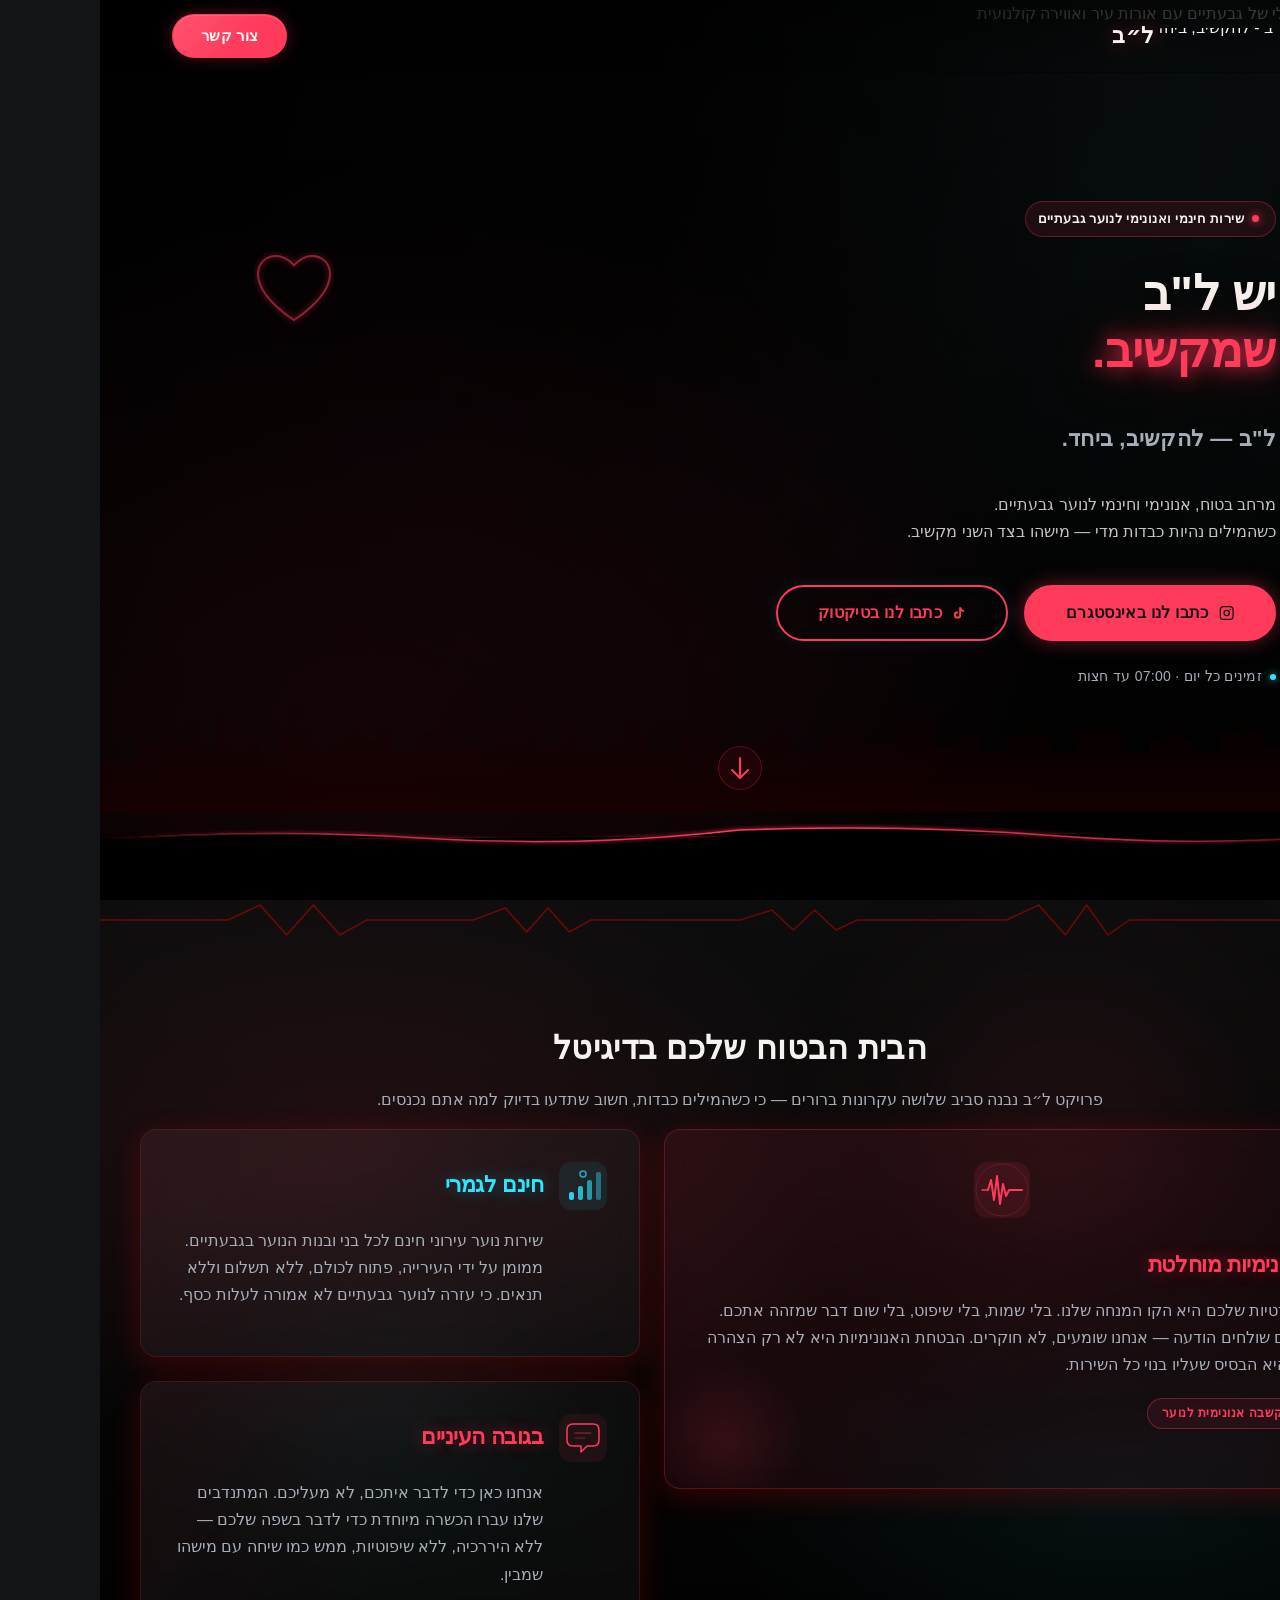
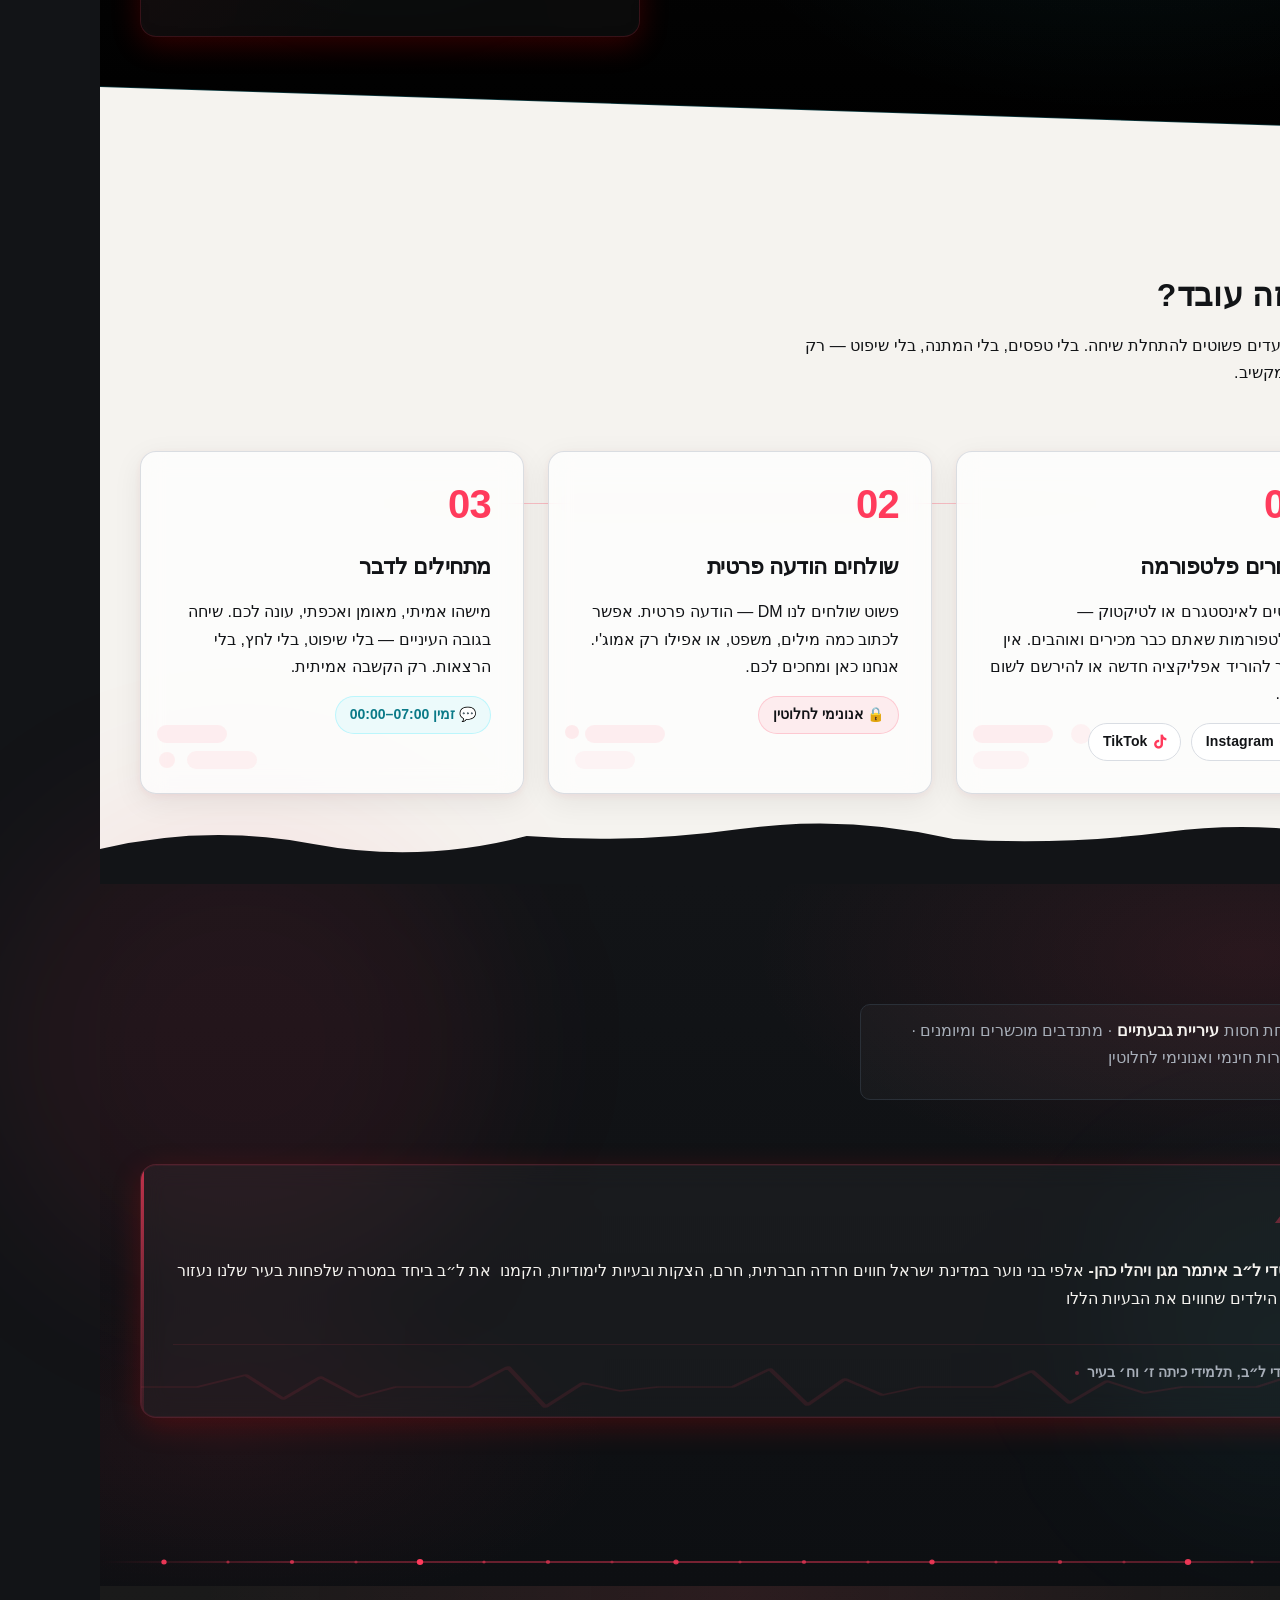
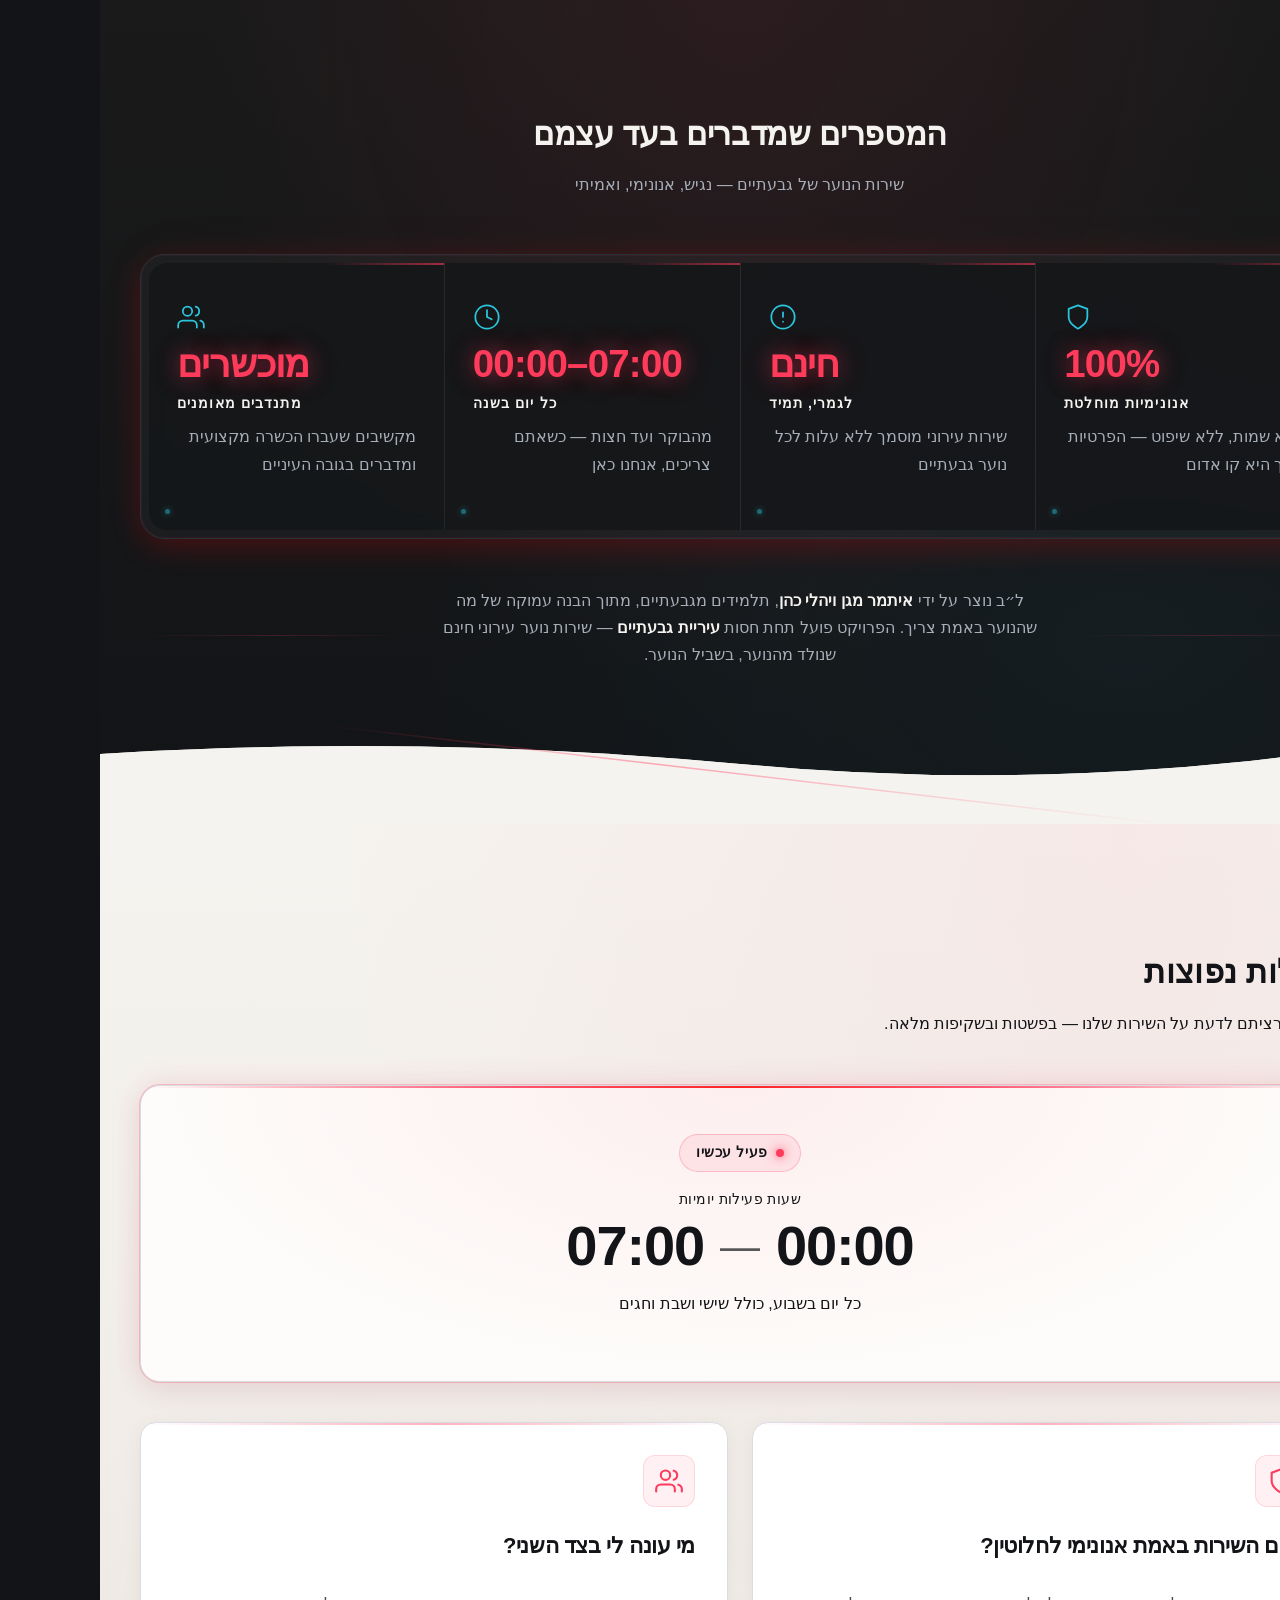
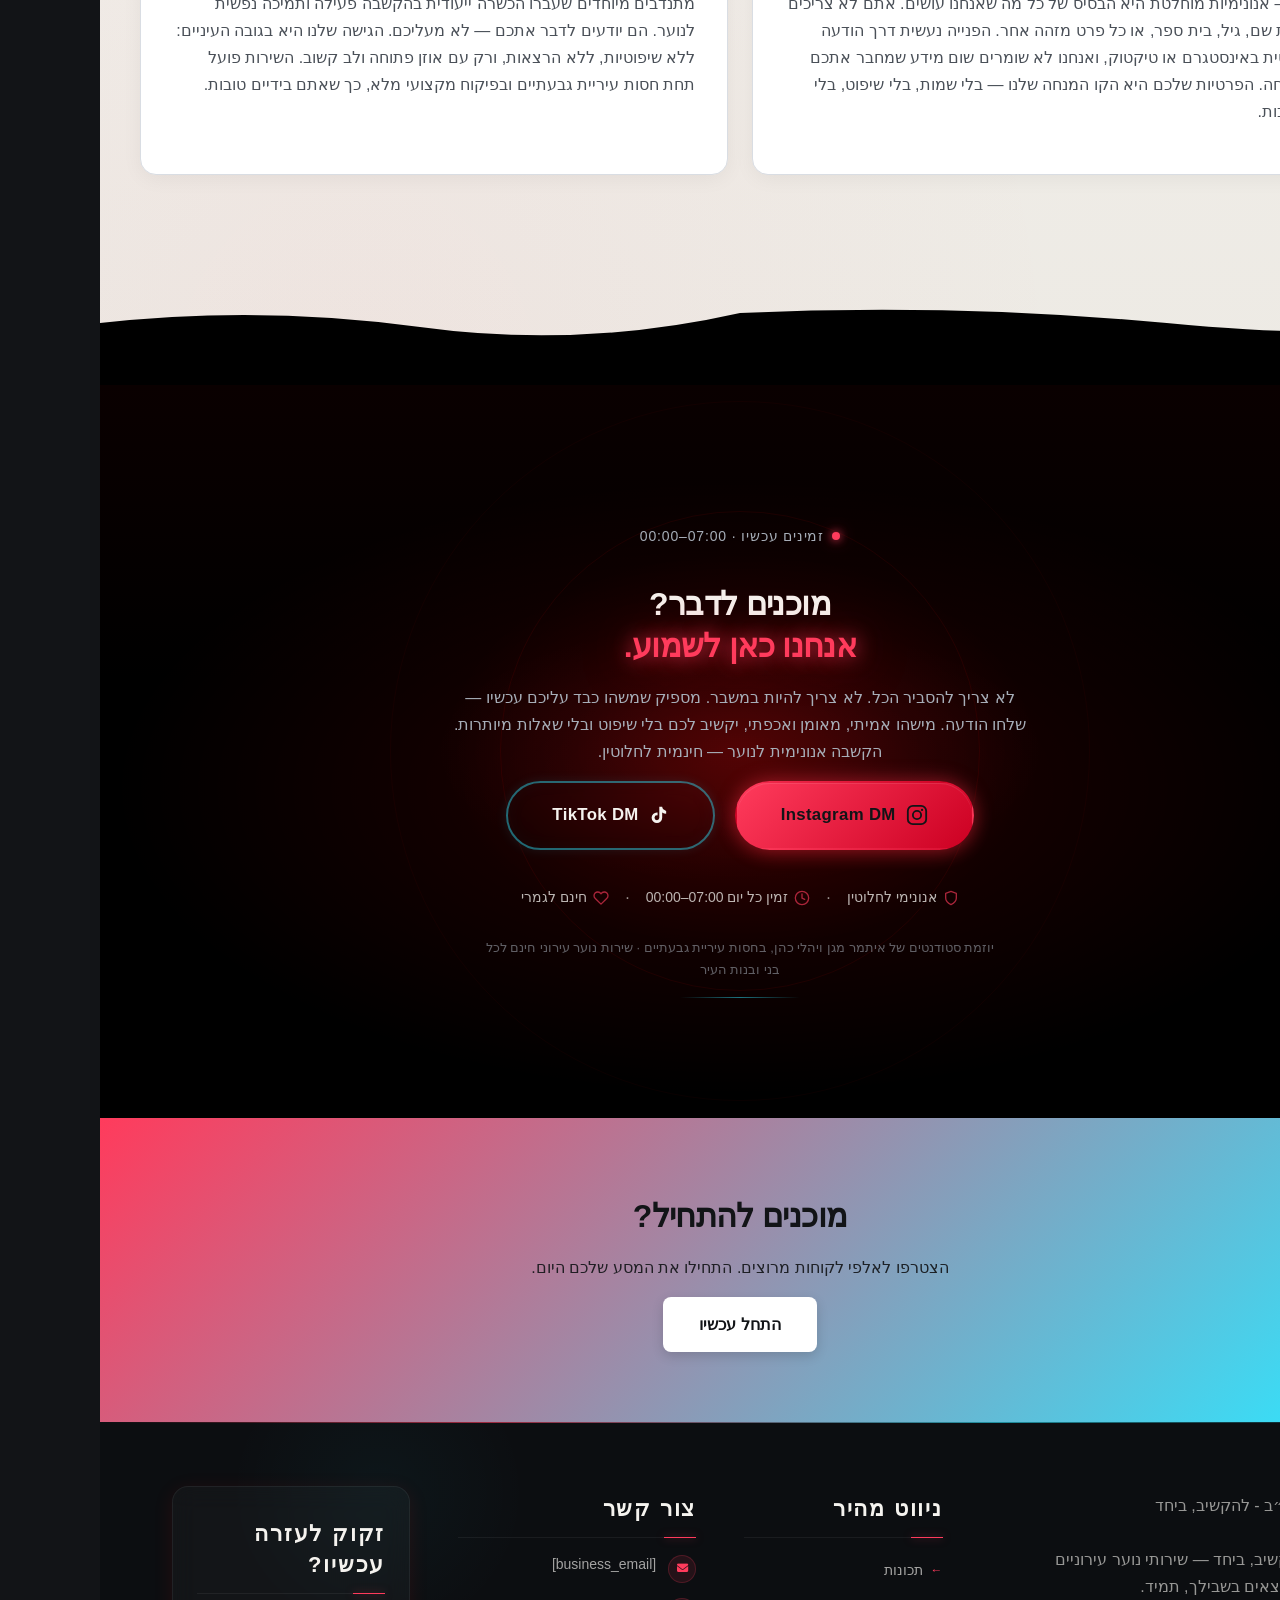
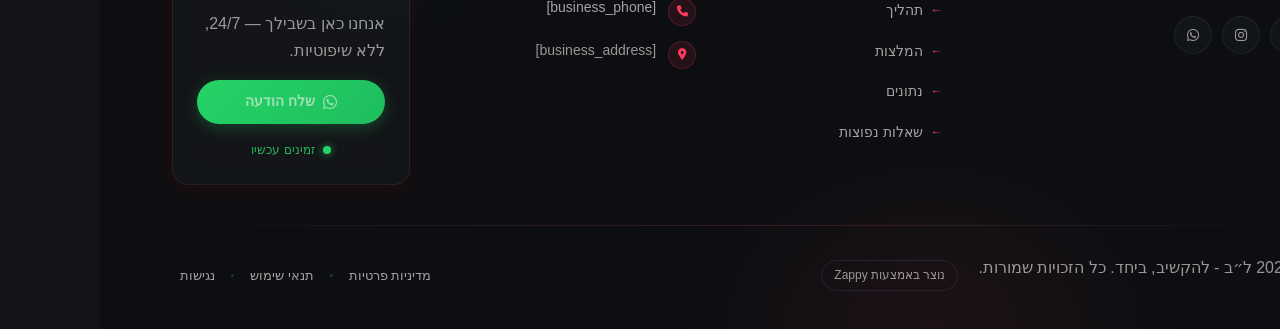
==== commit 92f8c88b: "Background sync: Progressive GitHub Sync" ====
--- a/public/index.html
+++ b/public/index.html
@@ -1 +1 @@
-<!doctype html><html dir="rtl" lang="he"><head><meta charset="UTF-8"><meta content="width=device-width,initial-scale=1" name="viewport"><meta content="index, follow" name="robots"><title>דברו איתנו — אנחנו מקשיבים | ל״ב - להקשיב, ביחד</title><meta content="שירות הקשבה אנונימי וחינמי לנוער גבעתיים — פתוח כל יום מ-7 בבוקר עד חצות. מתנדבים מיומנים שמדברים אליך בגובה העיניים, ללא שיפוטיות. כתבו לנו עכשיו." name="description"><meta content="עזרה לנוער גבעתיים, הקשבה אנונימית לנוער, שירות נוער עירוני חינם, תמיכה נפשית נוער, מרחב בטוח לנוער" name="keywords"><link href="/assets/favicon.ico" rel="icon" type="image/x-icon"><link href="/assets/favicon-16x16.png" rel="icon" type="image/png" sizes="16x16"><link href="/assets/favicon-32x32.png" rel="icon" type="image/png" sizes="32x32"><link href="/assets/favicon-48x48.png" rel="icon" type="image/png" sizes="48x48"><link href="/assets/favicon-192x192.png" rel="icon" type="image/png" sizes="192x192"><link href="/assets/favicon-512x512.png" rel="icon" type="image/png" sizes="512x512"><link href="/assets/apple-touch-icon.png" rel="apple-touch-icon"><script>!function(){"use strict";var t="5ee4a1ee-c976-4458-a2c9-4d60a9ae523c",e="https://api.zappy5.com/api/analytics/track",a=18e5,n=2592e6,o=!0,i=!0,r=!0;var s=function(){var e="zappy_visitor_"+t,a=null;try{if(a=localStorage.getItem(e)){var o=JSON.parse(a),i=Date.now();if(i-o.created<n)return o.lastSeen=i,localStorage.setItem(e,JSON.stringify(o)),o.id}}catch(t){console.warn("Zappy Analytics: LocalStorage not available")}var r="zv_"+Date.now()+"_"+Math.random().toString(36).substr(2,9);try{localStorage.setItem(e,JSON.stringify({id:r,created:Date.now(),lastSeen:Date.now()}))}catch(t){}return r}(),c=function(){var e="zappy_session_"+t,n=null;try{if(n=sessionStorage.getItem(e)){var o=JSON.parse(n),i=Date.now();if(i-o.timestamp<a)return o.timestamp=i,sessionStorage.setItem(e,JSON.stringify(o)),o.id}}catch(t){console.warn("Zappy Analytics: SessionStorage not available")}var r="zs_"+Date.now()+"_"+Math.random().toString(36).substr(2,9);try{sessionStorage.setItem(e,JSON.stringify({id:r,timestamp:Date.now()}))}catch(t){}return r}();function l(a,n){n=n||{};var o={website_id:t,event_type:a,page_path:window.location.pathname,referrer:document.referrer||"direct",visitor_id:s,session_id:c,metadata:n};if(navigator.sendBeacon){var i=new Blob([JSON.stringify(o)],{type:"application/json"});navigator.sendBeacon(e,i)}else fetch(e,{method:"POST",headers:{"Content-Type":"application/json"},body:JSON.stringify(o),keepalive:!0}).catch(function(t){console.warn("Zappy Analytics: Failed to track event",t)})}o&&l("pageview",{title:document.title,url:window.location.href}),i&&document.addEventListener("click",function(t){var e=t.target;if("BUTTON"===e.tagName||e.closest("button")){var a="BUTTON"===e.tagName?e:e.closest("button");l("click",{element:"button",text:a.textContent.trim().substring(0,100),id:a.id||null,class:a.className||null})}else if("A"===e.tagName||e.closest("a")){var n="A"===e.tagName?e:e.closest("a");l("navigation",{element:"link",text:n.textContent.trim().substring(0,100),href:n.href,external:n.hostname!==window.location.hostname})}},!0),r&&document.addEventListener("submit",function(t){var e=t.target;l("form_submit",{form_id:e.id||null,form_name:e.name||null,form_action:e.action||null,form_method:e.method||"GET"})},!0);var d=Date.now();window.addEventListener("beforeunload",function(){l("page_unload",{time_on_page:Math.floor((Date.now()-d)/1e3),page_path:window.location.pathname})}),window.zappyAnalytics={track:l,getVisitorId:function(){return s},getSessionId:function(){return c}}}()</script><meta content="דברו איתנו — אנחנו מקשיבים | ל״ב - להקשיב, ביחד" property="og:title"><meta content="שירות הקשבה אנונימי וחינמי לנוער גבעתיים — פתוח כל יום מ-7 בבוקר עד חצות. מתנדבים מיומנים שמדברים אליך בגובה העיניים, ללא שיפוטיות. כתבו לנו עכשיו." property="og:description"><meta content="summary_large_image" name="twitter:card"><meta content="דברו איתנו — אנחנו מקשיבים | ל״ב - להקשיב, ביחד" name="twitter:title"><meta content="שירות הקשבה אנונימי וחינמי לנוער גבעתיים — פתוח כל יום מ-7 בבוקר עד חצות. מתנדבים מיומנים שמדברים אליך בגובה העיניים, ללא שיפוטיות. כתבו לנו עכשיו." name="twitter:description"><meta content="website" property="og:type"><meta content="he_IL" property="og:locale"><link href="https://cdnjs.cloudflare.com/ajax/libs/font-awesome/6.4.0/css/all.min.css" rel="stylesheet"><link href="/assets/favicon.ico" rel="icon" type="image/x-icon"><link href="/assets/favicon-16x16.png" rel="icon" type="image/png" sizes="16x16"><link href="/assets/favicon-32x32.png" rel="icon" type="image/png" sizes="32x32"><link href="/assets/favicon-48x48.png" rel="icon" type="image/png" sizes="48x48"><link href="/assets/favicon-192x192.png" rel="icon" type="image/png" sizes="192x192"><link href="/assets/favicon-512x512.png" rel="icon" type="image/png" sizes="512x512"><link href="/assets/apple-touch-icon.png" rel="apple-touch-icon"><link href="https://cdn.jsdelivr.net/npm/vanilla-cookieconsent@3/dist/cookieconsent.css" rel="stylesheet"><script src="https://cdn.jsdelivr.net/npm/vanilla-cookieconsent@3/dist/cookieconsent.umd.js"></script><script src="https://cdn.jsdelivr.net/gh/mickidum/acc_toolbar/acctoolbar/acctoolbar.min.js"></script><link href="/styles.css" rel="stylesheet"><style id="zappy-dropdown-submenu-styles">#navMenu li:has(.sub-menu),.nav-menu li:has(.sub-menu),.navbar li:has(.sub-menu),nav li:has(.sub-menu){position:relative}#navMenu .sub-menu,.nav-menu .sub-menu,.navbar .sub-menu,nav .sub-menu{display:block!important;position:absolute!important;top:100%;left:0;min-width:220px;background:#fff;border-radius:8px;box-shadow:0 8px 25px rgba(0,0,0,.15);padding:8px 0;opacity:0;visibility:hidden;transform:translateY(10px);transition:all .3s ease;z-index:1000;list-style:none;pointer-events:none}#navMenu li:hover>.sub-menu,.nav-menu li:hover>.sub-menu,.navbar li:hover>.sub-menu,nav li:hover>.sub-menu{opacity:1!important;visibility:visible!important;transform:translateY(0)!important;pointer-events:auto!important}.sub-menu li{list-style:none;margin:0;padding:0}.sub-menu a{display:block!important;padding:10px 16px!important;color:var(--text-dark,#333)!important;font-weight:500;text-decoration:none;white-space:nowrap;transition:background-color .2s}.sub-menu .zappy-nav-child>a{padding-left:28px!important;font-size:.9em!important;opacity:.85!important}[dir=rtl] .sub-menu .zappy-nav-child>a,html[lang=ar] .sub-menu .zappy-nav-child>a,html[lang=he] .sub-menu .zappy-nav-child>a{padding-left:10px!important;padding-right:28px!important}.sub-menu .zappy-nav-parent>a{font-weight:600!important}.sub-menu a:hover{background-color:#f5f5f5}[dir=rtl] .nav-menu .sub-menu,[dir=rtl] .navbar .sub-menu,[dir=rtl] nav .sub-menu,html[lang=ar] .nav-menu .sub-menu,html[lang=ar] .navbar .sub-menu,html[lang=ar] nav .sub-menu,html[lang=he] .nav-menu .sub-menu,html[lang=he] .navbar .sub-menu,html[lang=he] nav .sub-menu{left:auto!important;right:0!important}.sub-menu:empty,.sub-menu:not(:has(li)):not(:has(> a)),.sub-menu:not(:has(li:not(.zappy-hidden-menu-item))):not(:has(> a)){display:none!important;opacity:0!important;visibility:hidden!important;pointer-events:none!important}li:has(.menu-group-title):hover>.sub-menu{opacity:1!important;visibility:visible!important;transform:translateY(0)!important;pointer-events:auto!important}#navMenu>li>.menu-group-title,.nav-menu>li>.menu-group-title{display:inline-block;padding:.5rem 1rem;cursor:default;user-select:none}@media (max-width:768px){#navMenu .sub-menu,.nav-menu .sub-menu,.navbar .sub-menu,nav .sub-menu{position:static!important;transform:none!important;box-shadow:none!important;background:0 0!important;max-height:0;overflow:hidden;opacity:0;visibility:hidden;transition:max-height .3s ease,opacity .3s ease;padding:0!important;border-radius:0!important}#navMenu .sub-menu.mobile-expanded,.nav-menu .sub-menu.mobile-expanded,.navbar .sub-menu.mobile-expanded{max-height:none!important;overflow-y:visible!important;opacity:1!important;visibility:visible!important;padding:8px 0 8px 16px!important}[dir=rtl] .sub-menu.mobile-expanded,html[lang=he] .sub-menu.mobile-expanded{padding:8px 16px 8px 0!important}#navMenu li:hover>.sub-menu,.nav-menu li:hover>.sub-menu,.navbar li:hover>.sub-menu,nav li:hover>.sub-menu{opacity:0;visibility:hidden;pointer-events:none}#navMenu li>.sub-menu.mobile-expanded,.nav-menu li>.sub-menu.mobile-expanded,.navbar li>.sub-menu.mobile-expanded,nav li>.sub-menu.mobile-expanded{opacity:1!important;visibility:visible!important;pointer-events:auto!important}#navMenu li:has(.sub-menu),.nav-menu li:has(.sub-menu),.navbar li:has(.sub-menu),nav li:has(.sub-menu){display:flex!important;flex-wrap:wrap!important;align-items:center!important;position:relative!important;min-height:44px!important}#navMenu li:has(.sub-menu)>a,.nav-menu li:has(.sub-menu)>a,.navbar li:has(.sub-menu)>a,nav li:has(.sub-menu)>a{flex:1!important;min-width:0!important}#navMenu li:has(.sub-menu)>.menu-group-title,.nav-menu li:has(.sub-menu)>.menu-group-title,.navbar li:has(.sub-menu)>.menu-group-title,nav li:has(.sub-menu)>.menu-group-title{flex:1!important;min-width:0!important;padding:0!important;line-height:inherit!important}#navMenu li:has(.sub-menu)>.sub-menu,.nav-menu li:has(.sub-menu)>.sub-menu,.navbar li:has(.sub-menu)>.sub-menu,nav li:has(.sub-menu)>.sub-menu{flex-basis:100%!important;width:100%!important}#navMenu li:has(.sub-menu)>a [class*=arrow],#navMenu li:has(.sub-menu)>a [class*=chevron],.nav-menu li:has(.sub-menu)>a .fa-angle-down,.nav-menu li:has(.sub-menu)>a .fa-chevron-down,.nav-menu li:has(.sub-menu)>a [class*=arrow],.nav-menu li:has(.sub-menu)>a [class*=chevron],nav li:has(.sub-menu)>a [class*=arrow],nav li:has(.sub-menu)>a [class*=chevron]{display:none!important;visibility:hidden!important}.mobile-submenu-toggle{display:flex!important;align-items:center!important;justify-content:center!important;width:44px!important;height:auto!important;background:0 0!important;border:none!important;cursor:pointer!important;color:var(--text-light)!important;position:static!important;flex-shrink:0!important;align-self:stretch!important;z-index:2!important;padding:0!important;margin:0!important}.mobile-submenu-toggle::after{content:''!important;width:0!important;height:0!important;border-left:6px solid transparent!important;border-right:6px solid transparent!important;border-top:7px solid currentColor!important;transition:transform .3s ease!important}.mobile-submenu-toggle.expanded::after{transform:rotate(180deg)!important}.sub-menu a{padding:10px 0!important;display:block!important;color:var(--text-light)!important;white-space:normal!important}.sub-menu .zappy-nav-child>a{padding-left:28px!important;font-size:.9em!important;opacity:.85!important}[dir=rtl] .sub-menu .zappy-nav-child>a,html[lang=ar] .sub-menu .zappy-nav-child>a,html[lang=he] .sub-menu .zappy-nav-child>a{padding-left:0!important;padding-right:28px!important}.sub-menu .zappy-nav-parent>a{font-weight:600!important}#navMenu.active,.nav-menu.active{max-width:100vw!important;overflow-x:hidden!important;box-sizing:border-box!important}.navbar .sub-menu li a,.zappy-products-dropdown .sub-menu a,nav.navbar .sub-menu li a{color:var(--text-light)!important}}@media (min-width:769px){.mobile-submenu-toggle{display:none!important}}</style><style id="zappy-widget-visibility">html[dir=rtl] .whatsapp-float{right:20px!important;left:auto!important}html:not([dir]) .whatsapp-float,html[dir=ltr] .whatsapp-float{left:20px!important;right:auto!important}html[dir=rtl] #mic-access-tool-general-button,html[dir=rtl] #mic-init-access-tool #mic-access-tool-general-button,html[dir=rtl] #mic-init-access-tool .mic-access-tool-general-button,html[dir=rtl] ._access-icon,html[dir=rtl] .mic-access-tool-general-button{left:20px!important;right:auto!important}html:not([dir]) #mic-access-tool-general-button,html:not([dir]) #mic-init-access-tool #mic-access-tool-general-button,html:not([dir]) #mic-init-access-tool .mic-access-tool-general-button,html:not([dir]) ._access-icon,html:not([dir]) .mic-access-tool-general-button,html[dir=ltr] #mic-access-tool-general-button,html[dir=ltr] #mic-init-access-tool #mic-access-tool-general-button,html[dir=ltr] #mic-init-access-tool .mic-access-tool-general-button,html[dir=ltr] ._access-icon,html[dir=ltr] .mic-access-tool-general-button{right:20px!important;left:auto!important}@media (max-width:768px){.whatsapp-float{display:flex!important}}@media (min-width:769px){.whatsapp-float{display:flex!important}}@media (max-width:768px){#mic-access-tool-general-button,#mic-init-access-tool #mic-access-tool-general-button,#mic-init-access-tool .mic-access-tool-general-button,._access-icon,.mic-access-tool-general-button{display:flex!important;visibility:visible!important;opacity:1!important;pointer-events:auto!important}#mic-access-tool-box.opened-mic-access-tool,#mic-init-access-tool #mic-access-tool-box.opened-mic-access-tool,.mic-access-tool-box.opened-mic-access-tool{visibility:visible!important;opacity:1!important;pointer-events:auto!important}}@media (min-width:769px){#mic-access-tool-general-button,#mic-init-access-tool #mic-access-tool-general-button,#mic-init-access-tool .mic-access-tool-general-button,._access-icon,.mic-access-tool-general-button{display:flex!important;visibility:visible!important;opacity:1!important;pointer-events:auto!important}#mic-access-tool-box.opened-mic-access-tool,#mic-init-access-tool #mic-access-tool-box.opened-mic-access-tool,.mic-access-tool-box.opened-mic-access-tool{visibility:visible!important;opacity:1!important;pointer-events:auto!important}}</style></head><body><nav class="navbar" dir="rtl"><button aria-label="Menu" class="mobile-toggle" id="mobileToggle"><svg viewBox="0 0 24 24" fill="none" height="24" width="24" class="hamburger-icon"><path d="M3 12h18M3 6h18M3 18h18" stroke="currentColor" stroke-width="2" stroke-linecap="round"></path></svg> <svg viewBox="0 0 24 24" fill="none" height="24" width="24" class="close-icon" style="display:none"><path d="M18 6L6 18M6 6l12 12" stroke="currentColor" stroke-width="2" stroke-linecap="round"></path></svg></button> <button aria-label="Call" class="phone-header-btn" data-phone="[business_phone]"><svg viewBox="0 0 24 24" fill="currentColor" height="20" width="20"><path d="M22 16.92v3a2 2 0 0 1-2.18 2 19.79 19.79 0 0 1-8.63-3.07 19.5 19.5 0 0 1-6-6 19.79 19.79 0 0 1-3.07-8.67A2 2 0 0 1 4.11 2h3a2 2 0 0 1 2 1.72 12.84 12.84 0 0 0 .7 2.81 2 2 0 0 1-.45 2.11L8.09 9.91a16 16 0 0 0 6 6l1.27-1.27a2 2 0 0 1 2.11-.45 12.84 12.84 0 0 0 2.81.7A2 2 0 0 1 22 16.92z"></path></svg></button><div class="nav-container"><div class="nav-right-group"><div class="nav-brand"><a href="/" class="logo-link"><img alt="ל״ב - להקשיב, ביחד" src="/assets/logo.webp" class="logo"></a></div><ul class="nav-menu" id="navMenu"></ul></div><div class="nav-cta-container"><a href="#cta" class="nav-cta-btn">צור קשר</a></div></div></nav><script>window.addEventListener("load",function(){const e=document.querySelector(".navbar, nav, header");if(!e)return void console.log("[Navbar] Navbar element not found");let t=document.getElementById("mobileToggle")||document.querySelector(".mobile-toggle")||document.querySelector(".hamburger")||document.querySelector(".hamburger-menu")||document.querySelector(".menu-toggle")||document.querySelector(".burger-menu")||document.querySelector('[aria-label="Menu"]')||document.querySelector('[aria-label="תפריט"]');const o=document.querySelector(".phone-header-btn"),n=window.getComputedStyle(e);let r=n.backgroundColor;if(console.log("[Navbar] Initial navbar background:",r),"transparent"===r||"rgba(0, 0, 0, 0)"===r||r.startsWith("rgba")&&r.includes(", 0)")){const e=n.backgroundImage;if(e&&"none"!==e)console.log("[Navbar] Navbar has background image/gradient, using dark text"),r="rgb(240, 240, 240)";else{const e=window.getComputedStyle(document.body).backgroundColor;console.log("[Navbar] Navbar transparent, using body background:",e),r=e}}const i=r.match(/\d+/g);if(i&&i.length>=3){const e=(.299*parseInt(i[0])+.587*parseInt(i[1])+.114*parseInt(i[2]))/255;console.log("[Navbar] Mobile button colors preserved from Claude CSS (luminance:",e.toFixed(2)+")");const n=document.createElement("style");n.id="zappy-mobile-nav-fix";document.documentElement.lang;document.documentElement.dir,n.textContent='\n        /* Hide mobile buttons on desktop, show only on mobile */\n        @media (min-width: 769px) {\n          .mobile-toggle,\n          .phone-header-btn {\n            display: none !important;\n          }\n        }\n        \n        /* Show and position mobile buttons correctly on mobile */\n        @media (max-width: 768px) {\n          .mobile-toggle,\n          .phone-header-btn {\n            position: absolute !important;\n            top: 0 !important;\n            bottom: 0 !important;\n            margin-top: auto !important;\n            margin-bottom: auto !important;\n            z-index: 1001 !important;\n            display: flex !important;\n            align-items: center !important;\n            justify-content: center !important;\n            width: 36px !important;\n            height: 36px !important;\n            border-radius: 50% !important;\n            border: none !important;\n            cursor: pointer !important;\n            padding: 6px !important;\n            background: none !important;\n            color: var(--nav-text, var(--text-light)) !important;\n            touch-action: manipulation !important;\n            -webkit-tap-highlight-color: transparent !important;\n          }\n          \n          /* LTR positioning (default): hamburger LEFT, phone RIGHT */\n          html:not([dir="rtl"]):not([lang="he"]):not([lang="ar"]) .mobile-toggle,\n          html[dir="ltr"] .mobile-toggle {\n            left: 12px !important;\n            right: auto !important;\n          }\n          html:not([dir="rtl"]):not([lang="he"]):not([lang="ar"]) .phone-header-btn,\n          html[dir="ltr"] .phone-header-btn {\n            right: 12px !important;\n            left: auto !important;\n          }\n          \n          /* RTL positioning: hamburger RIGHT, phone LEFT */\n          html[dir="rtl"] .mobile-toggle,\n          html[lang="he"] .mobile-toggle,\n          html[lang="ar"] .mobile-toggle {\n            right: 12px !important;\n            left: auto !important;\n          }\n          html[dir="rtl"] .phone-header-btn,\n          html[lang="he"] .phone-header-btn,\n          html[lang="ar"] .phone-header-btn {\n            left: 12px !important;\n            right: auto !important;\n          }\n          \n          /* CRITICAL: Ensure nav-container has min-height on mobile */\n          /* All children are positioned absolutely/fixed on mobile, so height:auto collapses to 0 */\n          .nav-container {\n            min-height: 70px !important;\n            position: relative !important;\n          }\n          \n          /* Ensure SVG icons are properly sized and inherit color */\n          .mobile-toggle svg,\n          .phone-header-btn svg {\n            width: 24px !important;\n            height: 24px !important;\n            /* Don\'t force display - let JavaScript control hamburger/close toggle */\n          }\n          \n          /* Reset nav-cta-container on mobile - remove desktop box-shadow/padding */\n          /* that creates a visible ghost box when CTA button is hidden */\n          .nav-cta-container {\n            box-shadow: none !important;\n            padding: 0 !important;\n          }\n          \n          /* Hide nav-cta-container entirely on mobile when there\'s no lang-switcher */\n          /* (only the CTA button is inside, and it\'s hidden on mobile) */\n          .nav-cta-container:not(:has(.lang-switcher)) {\n            display: none !important;\n          }\n          \n          /* CRITICAL: Prevent hero image fade gradient from bleeding over headline text */\n          /* The .image-fade-gradient has bottom: -30px (extends below parent) */\n          /* On mobile stacked layout, this overlaps the h1 text below the image */\n          .hero-image-column {\n            overflow: hidden !important;\n          }\n          .image-fade-gradient {\n            bottom: 0 !important;\n          }\n          \n          /* Hide desktop language switcher on mobile - hamburger menu handles it */\n          /* High specificity to override stored CSS */\n          .lang-switcher,\n          .nav-cta-container .lang-switcher,\n          .nav-container .lang-switcher,\n          .navbar .lang-switcher,\n          .navbar .nav-cta-container .lang-switcher {\n            display: none !important;\n          }\n        }\n      ';const r=document.getElementById("zappy-mobile-nav-fix");r&&r.remove(),document.head.appendChild(n),console.log("[Navbar] Critical CSS injected for mobile nav positioning");const a=window.innerWidth<=768;if(t){const e=t.querySelector(".hamburger-icon"),o=t.querySelector(".close-icon");e&&(e.style.setProperty("width","24px","important"),e.style.setProperty("height","24px","important"),e.style.setProperty("display","block","important")),o&&(o.style.setProperty("width","24px","important"),o.style.setProperty("height","24px","important"),o.style.setProperty("display","none","important")),a?(t.style.setProperty("position","absolute","important"),t.style.setProperty("top","0","important"),t.style.setProperty("bottom","0","important"),t.style.setProperty("margin-top","auto","important"),t.style.setProperty("margin-bottom","auto","important"),t.style.setProperty("z-index","1001","important"),t.style.removeProperty("left"),t.style.removeProperty("right"),console.log("[Navbar] Mobile toggle positioning applied (mobile viewport)")):(t.style.removeProperty("position"),t.style.removeProperty("top"),t.style.removeProperty("transform"),t.style.removeProperty("z-index"),t.style.removeProperty("left"),t.style.removeProperty("right"),console.log("[Navbar] Desktop viewport - cleared mobile toggle inline positioning"))}if(o){const e=o.querySelector("svg");e&&(e.style.width="24px",e.style.height="24px",e.setAttribute("width","24"),e.setAttribute("height","24")),a?(o.style.setProperty("position","absolute","important"),o.style.setProperty("top","0","important"),o.style.setProperty("bottom","0","important"),o.style.setProperty("margin-top","auto","important"),o.style.setProperty("margin-bottom","auto","important"),o.style.setProperty("z-index","1001","important"),o.style.removeProperty("left"),o.style.removeProperty("right"),console.log("[Navbar] Phone button positioning applied (mobile viewport)")):(o.style.removeProperty("position"),o.style.removeProperty("top"),o.style.removeProperty("transform"),o.style.removeProperty("z-index"),o.style.removeProperty("left"),o.style.removeProperty("right"),console.log("[Navbar] Desktop viewport - cleared phone button inline positioning"))}}else console.log("[Navbar] Could not parse background color:",r);t=document.getElementById("mobileToggle")||document.querySelector(".mobile-toggle")||document.querySelector(".hamburger")||document.querySelector(".hamburger-menu")||document.querySelector(".menu-toggle")||document.querySelector(".burger-menu")||document.querySelector('[aria-label="Menu"]')||document.querySelector('[aria-label="תפריט"]');const a=document.getElementById("navMenu")||document.querySelector(".nav-menu")||document.querySelector(".nav-links")||document.querySelector("nav ul:not(.submenu)");if(!t||!a)return void console.log("[Navbar] Mobile toggle or menu not found:",{toggle:!!t,menu:!!a});a.id||(a.id="navMenu"),console.log("[Navbar] Initializing mobile menu...");const l=t.cloneNode(!0);t.parentNode.replaceChild(l,t);var s=0;function p(e){var t=Date.now();t-s<300||(s=t,function(e){e.preventDefault(),e.stopPropagation();const t=l.querySelector(".hamburger-icon"),o=l.querySelector(".close-icon");a.classList.contains("active")?(a.classList.remove("active"),t&&t.style.setProperty("display","block","important"),o&&o.style.setProperty("display","none","important"),document.body.style.overflow="",console.log("[Navbar] Menu closed")):(a.classList.add("active"),t&&t.style.setProperty("display","none","important"),o&&o.style.setProperty("display","block","important"),document.body.style.overflow="hidden",console.log("[Navbar] Menu opened"))}(e))}l.addEventListener("click",p),l.addEventListener("touchend",p),a.querySelectorAll("a").forEach(function(e){e.addEventListener("click",function(){if("#"===this.getAttribute("href"))return;const e=l.querySelector(".hamburger-icon"),t=l.querySelector(".close-icon");a.classList.remove("active"),e&&e.style.setProperty("display","block","important"),t&&t.style.setProperty("display","none","important"),document.body.style.overflow="",console.log("[Navbar] Menu closed (link clicked)")})});var c=a.querySelectorAll(".dropdown-toggle");c.forEach(function(e){e.addEventListener("click",function(e){e.preventDefault(),e.stopPropagation();var t=this.closest(".nav-dropdown");t&&(t.parentNode.querySelectorAll(".nav-dropdown.open").forEach(function(e){e!==t&&e.classList.remove("open")}),t.classList.toggle("open"),console.log("[Navbar] Dropdown toggled:",t.classList.contains("open")?"open":"closed"))})}),document.addEventListener("click",function(e){e.target.closest(".nav-dropdown")||document.querySelectorAll(".nav-dropdown.open").forEach(function(e){e.classList.remove("open")})}),console.log("[Navbar] Dropdown handlers initialized for "+c.length+" dropdowns"),o&&o.addEventListener("click",function(){const e=document.querySelectorAll('a[href^="tel:"]'),t=e.length>0?e[0].getAttribute("href").replace("tel:",""):"[business_phone]";window.location.href="tel:"+t,console.log("[Navbar] Phone button clicked")}),console.log("[Navbar] Mobile menu initialized successfully")})</script><main><section class="index-hero-section" data-layout-spec="בית-hero" dir="rtl" id="index-hero-section" data-hero-type="fullscreen-scrim"><div class="index-hero-bg"><div style="position:absolute !important;top:0px !important;left:0px !important;width:100% !important;height:100% !important;max-width:none !important;margin-left:0px !important;margin-right:0px !important;display:block !important;z-index:1 !important;overflow:hidden !important" data-element-id="img-1778241905182-ml6ohcb3t" data-element-type="image" data-zappy-wrapper-margins-applied="true" data-zappy-zoom-clip="true" data-zappy-zoom-wrapper="true" data-zappy-zoom-wrapper-align="center" data-zappy-zoom-wrapper-height="944px" data-zappy-zoom-wrapper-width="1651px" data-zappy-zoom-wrapper-width-mode="full"><img alt="נוף עירוני לילי של גבעתיים עם אורות עיר ואווירה קולנועית" src="/assets/site-index-hero-image-1-1778242564537-3pultz.webp?v=1778242566795" data-context="Cinematic night-time urban Givataim Israel street scene, dark moody atmosphere, city lights glowing in the distance, subtle phone screen blue-white notification glow reflecting on wet pavement, deep charcoal and black color grade, neon red ambient light hints, bokeh city background, cinematic wide angle, youth social welfare emotional atmosphere, photorealistic, high contrast, dark film look" data-element-id="img-1778241905182-ml6ohcb3t" data-element-type="image" data-hero-background="true" data-hero-bg="true" data-placeholder="index-hero-image-1" data-zappy-object-position="50% 33%" data-zappy-original-height="943.984375" data-zappy-original-width="1651" data-zappy-zoom="1" height="1080" style="object-position:50% 33% !important;width:100%;height:100%;object-fit:cover;margin:0px !important;position:absolute !important;left:-1.220634% !important;top:0% !important;max-width:none !important;max-height:none !important;display:block !important" width="1920"></div></div><div class="index-hero-scrim" aria-hidden="true"></div><div class="index-hero-heart-deco" aria-hidden="true"><svg viewBox="0 0 80 74" xmlns="http://www.w3.org/2000/svg" aria-hidden="true" fill="none" height="74" width="80" data-no-icon-edit="true"><path d="M40 68 C40 68 4 46 4 22 C4 11 12 4 22 4 C28.6 4 34.6 7.4 40 13.2 C45.4 7.4 51.4 4 58 4 C68 4 76 11 76 22 C76 46 40 68 40 68Z" fill="none" stroke="#FF3B5C" stroke-width="2" filter="url(#heartGlow)"></path><defs><filter height="180%" id="heartGlow" width="180%" x="-40%" y="-40%"><feGaussianBlur result="blur" stdDeviation="3"></feGaussianBlur><feMerge><feMergeNode in="blur"></feMergeNode><feMergeNode in="SourceGraphic"></feMergeNode></feMerge></filter></defs></svg></div><div class="index-hero-skyline" aria-hidden="true"><svg viewBox="0 0 1440 160" xmlns="http://www.w3.org/2000/svg" aria-hidden="true" height="160" width="100%" data-no-icon-edit="true" preserveAspectRatio="none"><defs><linearGradient id="skylineGrad" x1="0" x2="0" y1="0" y2="1"><stop offset="0%" stop-color="#1A0000" stop-opacity="0"></stop><stop offset="100%" stop-color="#1A0000" stop-opacity="0.9"></stop></linearGradient></defs><path d="M0,160 L0,110 L40,110 L40,90 L60,90 L60,80 L80,80 L80,95 L100,95 L100,70 L115,70 L115,95 L130,95 L130,60 L145,60 L145,95 L160,95 L160,85 L180,85 L180,100 L200,100 L200,75 L215,75 L215,55 L225,55 L225,75 L240,75 L240,100 L260,100 L260,88 L280,88 L280,65 L295,65 L295,88 L310,88 L310,75 L330,75 L330,100 L360,100 L360,80 L380,80 L380,60 L395,60 L395,80 L410,80 L410,95 L440,95 L440,70 L460,70 L460,50 L475,50 L475,70 L490,70 L490,95 L520,95 L520,80 L540,80 L540,100 L570,100 L570,85 L590,85 L590,65 L605,65 L605,85 L620,85 L620,100 L650,100 L650,75 L670,75 L670,55 L685,55 L685,75 L700,75 L700,100 L730,100 L730,88 L750,88 L750,70 L765,70 L765,88 L780,88 L780,100 L810,100 L810,80 L830,80 L830,60 L845,60 L845,80 L860,80 L860,95 L890,95 L890,70 L910,70 L910,50 L925,50 L925,70 L940,70 L940,95 L970,95 L970,80 L990,80 L990,100 L1020,100 L1020,85 L1040,85 L1040,65 L1055,65 L1055,85 L1070,85 L1070,100 L1100,100 L1100,75 L1120,75 L1120,55 L1135,55 L1135,75 L1150,75 L1150,100 L1180,100 L1180,88 L1200,88 L1200,70 L1215,70 L1215,88 L1230,88 L1230,100 L1260,100 L1260,80 L1280,80 L1280,60 L1295,60 L1295,80 L1310,80 L1310,95 L1340,95 L1340,70 L1360,70 L1360,50 L1375,50 L1375,70 L1390,70 L1390,95 L1440,95 L1440,160 Z" fill="url(#skylineGrad)"></path></svg></div><div class="index-hero-content"><div class="index-hero-inner"><div class="index-hero-badge"><span class="index-hero-badge-dot" aria-hidden="true"></span> <span>שירות חינמי ואנונימי לנוער גבעתיים</span></div><h1 class="index-hero-h1">יש ל"ב<br><span class="index-hero-h1-sub">שמקשיב.</span></h1><h3 class="index-hero-h3">ל"ב — להקשיב, ביחד.</h3><p class="index-hero-body">מרחב בטוח, אנונימי וחינמי לנוער גבעתיים.<br>כשהמילים נהיות כבדות מדי — מישהו בצד השני מקשיב.</p><div class="index-hero-ctas"><a href="https://www.instagram.com/project_lev26?igsh=enJ6bHQ4NTlqM3Zr&amp;utm_source=qr" class="btn btn-primary index-hero-btn-primary" target="_blank" rel="noopener noreferrer" data-element-id="btn-1778241905177-4pgi733al" data-element-type="button" data-native-element="true" style="outline:currentcolor;border-color:var(--primary-color, var(--primary, #8B0000)) !important;color:rgb(18, 20, 23) !important;background-color:var(--primary-color, var(--primary, #8B0000)) !important;background-image:none !important"><svg viewBox="0 0 24 24" xmlns="http://www.w3.org/2000/svg" aria-hidden="true" fill="none" height="20" width="20" data-element-type="icon" data-icon-type="svg"><rect height="20" rx="5" width="20" x="2" y="2" stroke="currentColor" stroke-width="2" ry="5"></rect><circle cx="12" cy="12" r="4" stroke="currentColor" stroke-width="2"></circle><circle cx="17.5" cy="6.5" r="1.2" fill="currentColor"></circle></svg> <span style="color:rgb(18, 20, 23) !important">כתבו לנו באינסטגרם</span> </a><a href="https://www.tiktok.com/@project_lev22?_r=1&amp;_t=ZS-96Bel2gjshR" class="btn btn-outline btn-secondary index-hero-btn-secondary" target="_blank" rel="noopener noreferrer" data-element-id="btn-1778241905177-k8ksozqn5" data-element-type="button" data-native-element="true" style="border-color:var(--primary-color, var(--primary, #8B0000)) !important;color:var(--primary-color, var(--primary, #8B0000)) !important;background-color:transparent !important;background-image:none !important"><svg viewBox="0 0 24 24" xmlns="http://www.w3.org/2000/svg" aria-hidden="true" fill="none" height="18" width="18" data-element-type="icon" data-icon-type="svg"><path d="M19.59 6.69a4.83 4.83 0 01-3.77-4.25V2h-3.45v13.67a2.89 2.89 0 01-2.88 2.5 2.89 2.89 0 01-2.89-2.89 2.89 2.89 0 012.89-2.89c.28 0 .54.04.79.1V9.01a6.27 6.27 0 00-.79-.05 6.34 6.34 0 00-6.34 6.34 6.34 6.34 0 006.34 6.34 6.34 6.34 0 006.33-6.34V8.69a8.18 8.18 0 004.78 1.52V6.74a4.85 4.85 0 01-1.01-.05z" fill="currentColor"></path></svg> <span>כתבו לנו בטיקטוק</span></a></div><div class="index-hero-hours"><span class="index-hero-hours-dot" aria-hidden="true"></span> <span>זמינים כל יום · 07:00 עד חצות</span></div></div></div><div class="index-hero-scroll-arrow" aria-label="גלול למטה"><svg viewBox="0 0 28 28" xmlns="http://www.w3.org/2000/svg" aria-hidden="true" fill="none" height="28" width="28" data-no-icon-edit="true"><path d="M14 4 L14 22" stroke="#FF3B5C" stroke-width="2" stroke-linecap="round"></path><path d="M6 16 L14 24 L22 16" stroke="#FF3B5C" stroke-width="2" stroke-linecap="round" stroke-linejoin="round"></path></svg></div><div class="index-hero-divider-wrapper"><svg viewBox="0 0 1440 90" xmlns="http://www.w3.org/2000/svg" aria-hidden="true" height="90" width="100%" data-no-icon-edit="true" preserveAspectRatio="none"><defs><linearGradient id="neonLineGrad" x1="0" x2="1" y1="0" y2="0"><stop offset="0%" stop-color="#FF3B5C" stop-opacity="0"></stop><stop offset="20%" stop-color="#FF3B5C" stop-opacity="0.7"></stop><stop offset="50%" stop-color="#FF3B5C" stop-opacity="1"></stop><stop offset="80%" stop-color="#FF3B5C" stop-opacity="0.7"></stop><stop offset="100%" stop-color="#FF3B5C" stop-opacity="0"></stop></linearGradient><filter height="500%" id="neonLineFilt" width="120%" x="-10%" y="-200%"><feGaussianBlur result="blur" stdDeviation="2"></feGaussianBlur><feMerge><feMergeNode in="blur"></feMergeNode><feMergeNode in="SourceGraphic"></feMergeNode></feMerge></filter></defs><path d="M0,90 L0,30 Q180,18 360,28 T720,20 Q900,14 1080,26 T1440,22 L1440,90 Z" fill="#000000"></path><path d="M0,30 Q180,18 360,28 T720,20 Q900,14 1080,26 T1440,22" fill="#000000" stroke="url(#neonLineGrad)" stroke-width="1.5" filter="url(#neonLineFilt)"></path></svg></div></section><section class="index-features-section" data-layout-spec="בית-features" dir="rtl" id="features"><div class="index-features-section__bloom index-features-section__bloom--red" aria-hidden="true"></div><div class="index-features-section__bloom index-features-section__bloom--cyan" aria-hidden="true"></div><div class="index-features-section__heartbeat" aria-hidden="true"><svg viewBox="0 0 1200 40" xmlns="http://www.w3.org/2000/svg" aria-hidden="true" data-no-icon-edit="true" preserveAspectRatio="none"><polyline points="0,20 120,20 150,5 175,35 200,5 225,35 250,20 350,20 380,8 400,32 420,8 440,32 460,20 600,20 630,10 650,30 670,10 690,30 710,20 850,20 880,5 905,35 925,5 945,35 965,20 1200,20" fill="none" stroke="#FF0000" stroke-width="1.5" opacity="0.55"></polyline></svg></div><div class="index-features-section__container"><header class="index-features-section__header"><h2 class="index-features-section__title">הבית הבטוח שלכם בדיגיטל</h2><p class="index-features-section__subtitle">פרויקט ל״ב נבנה סביב שלושה עקרונות ברורים — כי כשהמילים כבדות, חשוב שתדעו בדיוק למה אתם נכנסים.</p></header><div class="index-features-section__grid"><article class="index-features-section__card index-features-section__card--primary"><div class="index-features-section__card-icon" aria-hidden="true"><svg viewBox="0 0 56 56" xmlns="http://www.w3.org/2000/svg" fill="none" height="56" width="56" data-element-type="icon" data-icon-type="svg"><rect height="56" rx="14" width="56" fill="rgba(255,59,92,0.1)"></rect><line x1="8" x2="14" y1="28" y2="28" stroke="#FF3B5C" stroke-width="1.5" stroke-linecap="round"></line><polyline points="14,28 17,18 20,38 23,14 26,42 29,22 32,34 35,28 48,28" fill="none" stroke="#FF3B5C" stroke-width="2" stroke-linecap="round" stroke-linejoin="round"></polyline><circle cx="28" cy="28" r="26" fill="none" stroke="rgba(255,59,92,0.2)" stroke-width="1"></circle></svg></div><div class="index-features-section__card-content"><h3 class="index-features-section__card-title">אנונימיות מוחלטת</h3><p class="index-features-section__card-text">הפרטיות שלכם היא הקו המנחה שלנו. בלי שמות, בלי שיפוט, בלי שום דבר שמזהה אתכם. אתם שולחים הודעה — אנחנו שומעים, לא חוקרים. הבטחת האנונימיות היא לא רק הצהרה — היא הבסיס שעליו בנוי כל השירות.</p><div class="index-features-section__card-badge">הקשבה אנונימית לנוער</div></div></article><div class="index-features-section__secondary-stack"><article class="index-features-section__card index-features-section__card--secondary"><div class="index-features-section__card-icon" aria-hidden="true"><svg viewBox="0 0 48 48" xmlns="http://www.w3.org/2000/svg" fill="none" height="48" width="48" data-element-type="icon" data-icon-type="svg"><rect height="48" rx="12" width="48" fill="rgba(46,230,255,0.08)"></rect><rect height="8" rx="2" width="5" fill="#2EE6FF" x="10" y="30" opacity="0.9"></rect><rect height="14" rx="2" width="5" fill="#2EE6FF" x="19" y="24" opacity="0.75"></rect><rect height="20" rx="2" width="5" fill="#2EE6FF" x="28" y="18" opacity="0.6"></rect><rect height="28" rx="2" width="5" fill="#2EE6FF" x="37" y="10" opacity="0.4"></rect><circle cx="24" cy="12" r="3" fill="none" stroke="#2EE6FF" stroke-width="1.5" opacity="0.7"></circle></svg></div><div class="index-features-section__card-content"><h3 class="index-features-section__card-title index-features-section__card-title--cyan">חינם לגמרי</h3><p class="index-features-section__card-text">שירות נוער עירוני חינם לכל בני ובנות הנוער בגבעתיים. ממומן על ידי העירייה, פתוח לכולם, ללא תשלום וללא תנאים. כי עזרה לנוער גבעתיים לא אמורה לעלות כסף.</p></div></article><article class="index-features-section__card index-features-section__card--secondary"><div class="index-features-section__card-icon" aria-hidden="true"><svg viewBox="0 0 48 48" xmlns="http://www.w3.org/2000/svg" fill="none" height="48" width="48" data-element-type="icon" data-icon-type="svg"><rect height="48" rx="12" width="48" fill="rgba(255,59,92,0.08)"></rect><path d="M8,16 Q8,10 14,10 L34,10 Q40,10 40,16 L40,26 Q40,32 34,32 L28,32 L22,38 L22,32 L14,32 Q8,32 8,26 Z" fill="none" stroke="#FF3B5C" stroke-width="1.5" stroke-linejoin="round"></path><line x1="16" x2="32" y1="19" y2="19" stroke="#FF3B5C" stroke-width="1" opacity="0.6" stroke-linecap="round"></line><line x1="16" x2="26" y1="24" y2="24" stroke="#FF3B5C" stroke-width="1" opacity="0.4" stroke-linecap="round"></line></svg></div><div class="index-features-section__card-content"><h3 class="index-features-section__card-title">בגובה העיניים</h3><p class="index-features-section__card-text">אנחנו כאן כדי לדבר איתכם, לא מעליכם. המתנדבים שלנו עברו הכשרה מיוחדת כדי לדבר בשפה שלכם — ללא היררכיה, ללא שיפוטיות, ממש כמו שיחה עם מישהו שמבין.</p></div></article></div></div></div><div class="index-features-section__divider-wrapper" aria-hidden="true"><svg viewBox="0 0 1200 90" xmlns="http://www.w3.org/2000/svg" aria-hidden="true" data-no-icon-edit="true" preserveAspectRatio="none"><line x1="0" x2="1200" y1="30" y2="72" stroke="rgba(46,230,255,0.25)" stroke-width="1.5"></line><path d="M0,90 L0,30 L1200,72 L1200,90 Z" fill="var(--bg-light)"></path></svg></div></section><section class="index-process-section" data-layout-spec="בית-process" dir="rtl" id="process"><div class="index-process-container"><div class="index-process-header"><h2 class="index-process-title">איך זה עובד?</h2><p class="index-process-subtitle" style="color:rgb(18, 20, 23) !important">שלושה צעדים פשוטים להתחלת שיחה. בלי טפסים, בלי המתנה, בלי שיפוט — רק מישהו שמקשיב.</p></div><div class="index-process-steps zappy-preserve-css-grid" data-original-gap="24px" data-original-item-width="760" data-zappy-auto-grid="true" data-zappy-explicit-columns="true" data-zappy-grid-align="start" id="zappy-auto-grid-1778241905198-g5hlfx" style="--zappy-grid-cols:repeat(3, minmax(0, 1fr));display:grid;grid-template-columns:repeat(3, minmax(0, 1fr));align-items:stretch !important"><div class="index-process-connector" aria-hidden="true"></div><article class="index-process-card" data-grid-item-index="1"><div class="index-process-dm-motif" aria-hidden="true"><svg viewBox="0 0 120 60" xmlns="http://www.w3.org/2000/svg" aria-hidden="true" fill="none" data-no-icon-edit="true"><rect height="18" rx="9" width="80" fill="rgba(255,59,92,0.08)" x="0" y="8"></rect><rect height="18" rx="9" width="56" fill="rgba(255,59,92,0.05)" x="0" y="34"></rect><circle cx="108" cy="17" r="10" fill="rgba(255,59,92,0.06)"></circle></svg></div><div class="index-process-number">01</div><div class="index-process-card-content"><h3 class="index-process-card-title">בוחרים פלטפורמה</h3><p class="index-process-card-text" style="color:rgb(18, 20, 23) !important">נכנסים לאינסטגרם או לטיקטוק — הפלטפורמות שאתם כבר מכירים ואוהבים. אין צורך להוריד אפליקציה חדשה או להירשם לשום דבר.</p><div class="index-process-platform-badges"><span class="index-process-badge"><i class="fab fa-instagram" data-element-id="icon-1778241905181-wobxa6xsf" data-element-type="icon" data-icon-type="fontawesome" style="pointer-events:auto;cursor:pointer"></i> Instagram</span> <span class="index-process-badge"><i class="fab fa-tiktok" data-element-id="icon-1778241905181-8zjkpw41t" data-element-type="icon" data-icon-type="fontawesome" style="pointer-events:auto;cursor:pointer"></i> TikTok</span></div></div></article><article class="index-process-card index-process-card--mid" data-grid-item-index="2"><div class="index-process-dm-motif" aria-hidden="true"><svg viewBox="0 0 120 60" xmlns="http://www.w3.org/2000/svg" aria-hidden="true" fill="none" data-no-icon-edit="true"><rect height="18" rx="9" width="80" fill="rgba(255,59,92,0.08)" x="20" y="8"></rect><rect height="18" rx="9" width="60" fill="rgba(255,59,92,0.05)" x="10" y="34"></rect><rect height="14" rx="7" width="14" fill="rgba(255,59,92,0.1)" x="0" y="8"></rect></svg></div><div class="index-process-number">02</div><div class="index-process-card-content"><h3 class="index-process-card-title">שולחים הודעה פרטית</h3><p class="index-process-card-text" style="color:rgb(18, 20, 23) !important">פשוט שולחים לנו DM — הודעה פרטית. אפשר לכתוב כמה מילים, משפט, או אפילו רק אמוג'י. אנחנו כאן ומחכים לכם.</p><div class="index-process-tag">🔒 אנונימי לחלוטין</div></div></article><article class="index-process-card" data-grid-item-index="3"><div class="index-process-dm-motif" aria-hidden="true"><svg viewBox="0 0 120 60" xmlns="http://www.w3.org/2000/svg" aria-hidden="true" fill="none" data-no-icon-edit="true"><rect height="18" rx="9" width="70" fill="rgba(255,59,92,0.08)" x="0" y="8"></rect><rect height="18" rx="9" width="70" fill="rgba(255,59,92,0.06)" x="30" y="34"></rect><circle cx="10" cy="43" r="8" fill="rgba(255,59,92,0.08)"></circle></svg></div><div class="index-process-number">03</div><div class="index-process-card-content"><h3 class="index-process-card-title">מתחילים לדבר</h3><p class="index-process-card-text" style="color:rgb(18, 20, 23) !important">מישהו אמיתי, מאומן ואכפתי, עונה לכם. שיחה בגובה העיניים — בלי שיפוט, בלי לחץ, בלי הרצאות. רק הקשבה אמיתית.</p><div class="index-process-tag index-process-tag--green">💬 זמין 07:00–00:00</div></div></article></div></div><div class="index-process-divider-wrapper"><svg viewBox="0 0 1440 90" xmlns="http://www.w3.org/2000/svg" aria-hidden="true" data-no-icon-edit="true" preserveAspectRatio="none"><path d="M0,90 L0,55 Q120,30 240,50 T480,42 Q600,50 720,35 T960,45 Q1080,52 1200,38 T1440,50 L1440,90 Z" fill="#121417"></path></svg></div></section><section class="index-testimonials-section" data-layout-spec="בית-testimonials" dir="rtl" id="testimonials"><div class="index-testimonials-section__bg-glow" aria-hidden="true"></div><div class="index-testimonials-section__bg-glow index-testimonials-section__bg-glow--secondary" aria-hidden="true"></div><div class="index-testimonials-section__container"><div class="index-testimonials-section__intro"><div class="index-testimonials-section__trust"><svg viewBox="0 0 18 18" xmlns="http://www.w3.org/2000/svg" aria-hidden="true" fill="none" height="18" width="18" data-element-type="icon" data-icon-type="svg" class="index-testimonials-section__trust-icon"><path d="M9 1.5L11.09 6.26L16.5 6.88L12.75 10.36L13.82 15.73L9 13.01L4.18 15.73L5.25 10.36L1.5 6.88L6.91 6.26L9 1.5Z" stroke="currentColor" stroke-width="1.5" stroke-linejoin="round"></path></svg><p class="index-testimonials-section__trust-text">תחת חסות <strong>עיריית גבעתיים</strong> · מתנדבים מוכשרים ומיומנים · שירות חינמי ואנונימי לחלוטין</p></div></div><article class="index-testimonials-section__card"><svg viewBox="0 0 320 60" xmlns="http://www.w3.org/2000/svg" aria-hidden="true" data-no-icon-edit="true" preserveAspectRatio="none" class="index-testimonials-section__waveform"><polyline points="0,30 15,30 28,18 38,42 48,20 58,40 68,30 88,30 98,10 108,50 118,26 128,34 138,30 158,30 168,12 178,48 188,22 198,38 208,30 228,30 238,14 248,46 258,24 268,36 278,30 298,30 308,18 320,30" fill="none" stroke="rgba(255,59,92,0.1)" stroke-width="1.5" stroke-linecap="round" stroke-linejoin="round"></polyline></svg><div class="index-testimonials-section__card-quote-mark" aria-hidden="true">״</div><blockquote class="index-testimonials-section__card-body"><p><b>מייסדי ל״ב איתמר מגן ויהלי כהן-</b> אלפי בני נוער במדינת ישראל חווים חרדה חברתית, חרם, הצקות ובעיות לימודיות, הקמנו &nbsp;את ל״ב ביחד במטרה שלפחות בעיר שלנו נעזור לכל הילדים שחווים את הבעיות הללו</p></blockquote><footer class="index-testimonials-section__card-footer"><span class="index-testimonials-section__card-role">מייסדי ל״ב, תלמידי כיתה ז׳ וח׳ בעיר</span> <span class="index-testimonials-section__card-dot" aria-hidden="true"></span></footer></article></div><div class="index-testimonials-section__divider-wrapper" aria-hidden="true"><svg viewBox="0 0 1200 48" xmlns="http://www.w3.org/2000/svg" aria-hidden="true" data-no-icon-edit="true" preserveAspectRatio="none" class="index-testimonials-section__divider-svg"><line x1="0" x2="1200" y1="24" y2="24" stroke="url(#tsGrad)" stroke-width="1"></line><circle cx="60" cy="24" r="2.5" fill="rgba(255,59,92,0.9)"></circle><circle cx="120" cy="24" r="1.5" fill="rgba(255,59,92,0.5)"></circle><circle cx="180" cy="24" r="2" fill="rgba(255,59,92,0.7)"></circle><circle cx="240" cy="24" r="1.5" fill="rgba(255,59,92,0.4)"></circle><circle cx="300" cy="24" r="3" fill="rgba(255,59,92,1)"></circle><circle cx="360" cy="24" r="1.5" fill="rgba(255,59,92,0.5)"></circle><circle cx="420" cy="24" r="2" fill="rgba(255,59,92,0.6)"></circle><circle cx="480" cy="24" r="1.5" fill="rgba(255,59,92,0.35)"></circle><circle cx="540" cy="24" r="2.5" fill="rgba(255,59,92,0.8)"></circle><circle cx="600" cy="24" r="1.5" fill="rgba(255,59,92,0.4)"></circle><circle cx="660" cy="24" r="2" fill="rgba(255,59,92,0.65)"></circle><circle cx="720" cy="24" r="1.5" fill="rgba(255,59,92,0.45)"></circle><circle cx="780" cy="24" r="2.5" fill="rgba(255,59,92,0.85)"></circle><circle cx="840" cy="24" r="1.5" fill="rgba(255,59,92,0.4)"></circle><circle cx="900" cy="24" r="2" fill="rgba(255,59,92,0.6)"></circle><circle cx="960" cy="24" r="1.5" fill="rgba(255,59,92,0.35)"></circle><circle cx="1020" cy="24" r="3" fill="rgba(255,59,92,0.9)"></circle><circle cx="1080" cy="24" r="1.5" fill="rgba(255,59,92,0.5)"></circle><circle cx="1140" cy="24" r="2" fill="rgba(255,59,92,0.7)"></circle><defs><linearGradient id="tsGrad" x1="0" x2="1200" y1="0" y2="0" gradientUnits="userSpaceOnUse"><stop offset="0%" stop-color="rgba(255,59,92,0)"></stop><stop offset="15%" stop-color="rgba(255,59,92,0.6)"></stop><stop offset="50%" stop-color="rgba(255,59,92,0.9)"></stop><stop offset="85%" stop-color="rgba(255,59,92,0.6)"></stop><stop offset="100%" stop-color="rgba(255,59,92,0)"></stop></linearGradient></defs></svg></div></section><section class="index-stats-section" data-layout-spec="בית-stats" dir="rtl"><div class="index-stats-container"><div class="index-stats-header"><h2 class="index-stats-title">המספרים שמדברים בעד עצמם</h2><p class="index-stats-subtitle">שירות הנוער של גבעתיים — נגיש, אנונימי, ואמיתי</p></div><div class="index-stats-dashboard"><div class="index-stats-glow-ring"></div><div class="index-stats-grid"><article class="index-stat-block"><div class="index-stat-accent-line"></div><div class="index-stat-icon"><svg viewBox="0 0 24 24" xmlns="http://www.w3.org/2000/svg" aria-hidden="true" fill="none" height="28" width="28" data-element-type="icon" data-icon-type="svg" stroke="currentColor" stroke-linecap="round" stroke-linejoin="round" stroke-width="1.5"><path d="M12 22s8-4 8-10V5l-8-3-8 3v7c0 6 8 10 8 10z"></path></svg></div><div class="index-stat-value">100%</div><div class="index-stat-label">אנונימיות מוחלטת</div><p class="index-stat-desc">ללא שמות, ללא שיפוט — הפרטיות שלך היא קו אדום</p><div class="index-stat-cyan-dot"></div></article><article class="index-stat-block"><div class="index-stat-accent-line"></div><div class="index-stat-icon"><svg viewBox="0 0 24 24" xmlns="http://www.w3.org/2000/svg" aria-hidden="true" fill="none" height="28" width="28" data-element-type="icon" data-icon-type="svg" stroke="currentColor" stroke-linecap="round" stroke-linejoin="round" stroke-width="1.5"><circle cx="12" cy="12" r="10"></circle><line x1="12" x2="12" y1="8" y2="12"></line><line x1="12" x2="12.01" y1="16" y2="16"></line></svg></div><div class="index-stat-value">חינם</div><div class="index-stat-label">לגמרי, תמיד</div><p class="index-stat-desc">שירות עירוני מוסמך ללא עלות לכל נוער גבעתיים</p><div class="index-stat-cyan-dot"></div></article><article class="index-stat-block"><div class="index-stat-accent-line"></div><div class="index-stat-icon"><svg viewBox="0 0 24 24" xmlns="http://www.w3.org/2000/svg" aria-hidden="true" fill="none" height="28" width="28" data-element-type="icon" data-icon-type="svg" stroke="currentColor" stroke-linecap="round" stroke-linejoin="round" stroke-width="1.5"><circle cx="12" cy="12" r="10"></circle><polyline points="12 6 12 12 16 14"></polyline></svg></div><div class="index-stat-value">07:00–00:00</div><div class="index-stat-label">כל יום בשנה</div><p class="index-stat-desc">מהבוקר ועד חצות — כשאתם צריכים, אנחנו כאן</p><div class="index-stat-cyan-dot"></div></article><article class="index-stat-block"><div class="index-stat-accent-line"></div><div class="index-stat-icon"><svg viewBox="0 0 24 24" xmlns="http://www.w3.org/2000/svg" aria-hidden="true" fill="none" height="28" width="28" data-element-type="icon" data-icon-type="svg" stroke="currentColor" stroke-linecap="round" stroke-linejoin="round" stroke-width="1.5"><path d="M17 21v-2a4 4 0 0 0-4-4H5a4 4 0 0 0-4 4v2"></path><circle cx="9" cy="7" r="4"></circle><path d="M23 21v-2a4 4 0 0 0-3-3.87"></path><path d="M16 3.13a4 4 0 0 1 0 7.75"></path></svg></div><div class="index-stat-value">מוכשרים</div><div class="index-stat-label">מתנדבים מאומנים</div><p class="index-stat-desc">מקשיבים שעברו הכשרה מקצועית ומדברים בגובה העיניים</p><div class="index-stat-cyan-dot"></div></article></div></div><div class="index-stats-footnote"><div class="index-stats-footnote-line"></div><p class="index-stats-footnote-text">ל״ב נוצר על ידי <strong>איתמר מגן ויהלי כהן</strong>, תלמידים מגבעתיים, מתוך הבנה עמוקה של מה שהנוער באמת צריך. הפרויקט פועל תחת חסות <strong>עיריית גבעתיים</strong> — שירות נוער עירוני חינם שנולד מהנוער, בשביל הנוער.</p><div class="index-stats-footnote-line"></div></div></div><div class="index-stats-divider-wrapper"><svg viewBox="0 0 1200 100" xmlns="http://www.w3.org/2000/svg" aria-hidden="true" data-no-icon-edit="true" preserveAspectRatio="none"><defs><linearGradient id="stats-wipe-grad" x1="0" x2="1" y1="0" y2="1"><stop offset="0%" stop-color="#1a1a1a" stop-opacity="0"></stop><stop offset="100%" stop-color="#121417" stop-opacity="1"></stop></linearGradient><linearGradient id="pulse-line-grad" x1="0" x2="1" y1="0" y2="1"><stop offset="0%" stop-color="rgba(255,59,92,0)"></stop><stop offset="40%" stop-color="rgba(255,59,92,0.7)"></stop><stop offset="100%" stop-color="rgba(255,59,92,0)"></stop></linearGradient></defs><path d="M0,100 L0,30 Q300,10 600,40 T1200,20 L1200,100 Z" fill="var(--bg-light)"></path><path d="M0,100 L0,30 Q300,10 600,40 T1200,20 L1200,100 Z" fill="var(--bg-light)"></path><line x1="200" x2="1000" y1="0" y2="100" stroke="url(#pulse-line-grad)" stroke-width="1.5" opacity="0.6"></line></svg></div></section><section class="index-faq-section" data-layout-spec="בית-faq" dir="rtl"><div class="index-faq-container"><div class="index-faq-header"><h2 class="index-faq-title">שאלות נפוצות</h2><p class="index-faq-intro">כל מה שרציתם לדעת על השירות שלנו — בפשטות ובשקיפות מלאה.</p></div><div class="index-faq-availability-panel" aria-label="שעות פעילות השירות"><div class="index-faq-availability-inner"><div class="index-faq-availability-badge"><span class="index-faq-pulse-dot" aria-hidden="true"></span> <span class="index-faq-badge-label">פעיל עכשיו</span></div><div class="index-faq-availability-time"><span class="index-faq-time-label">שעות פעילות יומיות</span><div class="index-faq-time-display"><span class="index-faq-time-value">07:00</span> <span class="index-faq-time-separator">—</span> <span class="index-faq-time-value">00:00</span></div></div><p class="index-faq-availability-note">כל יום בשבוע, כולל שישי ושבת וחגים</p></div><div class="index-faq-panel-glow" aria-hidden="true"></div></div><div class="index-faq-grid"><article class="index-faq-card"><div class="index-faq-card-icon" aria-hidden="true"><svg viewBox="0 0 24 24" xmlns="http://www.w3.org/2000/svg" fill="none" height="28" width="28" data-element-type="icon" data-icon-type="svg" stroke="currentColor" stroke-linecap="round" stroke-linejoin="round" stroke-width="1.8"><path d="M12 22s8-4 8-10V5l-8-3-8 3v7c0 6 8 10 8 10z"></path></svg></div><div class="index-faq-card-content"><h3 class="index-faq-question">האם השירות באמת אנונימי לחלוטין?</h3><p class="index-faq-answer">כן — אנונימיות מוחלטת היא הבסיס של כל מה שאנחנו עושים. אתם לא צריכים לתת שם, גיל, בית ספר, או כל פרט מזהה אחר. הפנייה נעשית דרך הודעה פרטית באינסטגרם או טיקטוק, ואנחנו לא שומרים שום מידע שמחבר אתכם לשיחה. הפרטיות שלכם היא הקו המנחה שלנו — בלי שמות, בלי שיפוט, בלי עקבות.</p></div></article><article class="index-faq-card"><div class="index-faq-card-icon" aria-hidden="true"><svg viewBox="0 0 24 24" xmlns="http://www.w3.org/2000/svg" fill="none" height="28" width="28" data-element-type="icon" data-icon-type="svg" stroke="currentColor" stroke-linecap="round" stroke-linejoin="round" stroke-width="1.8"><path d="M17 21v-2a4 4 0 0 0-4-4H5a4 4 0 0 0-4 4v2"></path><circle cx="9" cy="7" r="4"></circle><path d="M23 21v-2a4 4 0 0 0-3-3.87"></path><path d="M16 3.13a4 4 0 0 1 0 7.75"></path></svg></div><div class="index-faq-card-content"><h3 class="index-faq-question">מי עונה לי בצד השני?</h3><p class="index-faq-answer">מתנדבים מיוחדים שעברו הכשרה ייעודית בהקשבה פעילה ותמיכה נפשית לנוער. הם יודעים לדבר אתכם — לא מעליכם. הגישה שלנו היא בגובה העיניים: ללא שיפוטיות, ללא הרצאות, ורק עם אוזן פתוחה ולב קשוב. השירות פועל תחת חסות עיריית גבעתיים ובפיקוח מקצועי מלא, כך שאתם בידיים טובות.</p></div></article></div></div><div class="index-faq-divider-wrapper"><svg viewBox="0 0 1200 90" xmlns="http://www.w3.org/2000/svg" aria-hidden="true" data-no-icon-edit="true" preserveAspectRatio="none"><defs><linearGradient id="faqDividerGrad" x1="0" x2="0" y1="0" y2="1"><stop offset="0%" stop-color="#F5F3EF" stop-opacity="0"></stop><stop offset="60%" stop-color="#0a0a0a" stop-opacity="0.7"></stop><stop offset="100%" stop-color="#121417" stop-opacity="1"></stop></linearGradient></defs><path d="M0,90 L0,28 Q150,10 300,32 T600,18 Q800,8 1000,28 T1200,20 L1200,90 Z" fill="#000000"></path><path d="M0,90 L0,45 Q200,30 400,48 T800,36 Q1000,28 1200,44 L1200,90 Z" fill="#000000"></path></svg></div></section><section class="index-cta-section" data-layout-spec="בית-cta" dir="rtl" id="cta"><div class="index-cta-glow" aria-hidden="true"></div><div class="index-cta-pulse-ring" aria-hidden="true"></div><div class="index-cta-pulse-ring index-cta-pulse-ring--2" aria-hidden="true"></div><div class="index-cta-container"><div class="index-cta-eyebrow"><span class="index-cta-eyebrow-dot" aria-hidden="true"></span> <span>זמינים עכשיו · 07:00–00:00</span></div><h2 class="index-cta-heading">מוכנים לדבר?<br><span class="index-cta-heading-glow">אנחנו כאן לשמוע.</span></h2><p class="index-cta-body">לא צריך להסביר הכל. לא צריך להיות במשבר. מספיק שמשהו כבד עליכם עכשיו — שלחו הודעה. מישהו אמיתי, מאומן ואכפתי, יקשיב לכם בלי שיפוט ובלי שאלות מיותרות. הקשבה אנונימית לנוער — חינמית לחלוטין.</p><div class="index-cta-buttons"><a href="https://www.instagram.com/direct/new/" class="index-cta-btn index-cta-btn--primary" target="_blank" rel="noopener noreferrer"><svg viewBox="0 0 24 24" xmlns="http://www.w3.org/2000/svg" aria-hidden="true" fill="none" height="22" width="22" data-element-type="icon" data-icon-type="svg"><rect height="20" rx="5.5" width="20" x="2" y="2" stroke="currentColor" stroke-width="2"></rect><circle cx="12" cy="12" r="4.5" stroke="currentColor" stroke-width="2"></circle><circle cx="17.5" cy="6.5" r="1.2" fill="currentColor"></circle></svg> Instagram DM </a><a href="https://www.tiktok.com/messages" class="index-cta-btn index-cta-btn--secondary" target="_blank" rel="noopener noreferrer"><svg viewBox="0 0 24 24" xmlns="http://www.w3.org/2000/svg" aria-hidden="true" fill="none" height="20" width="20" data-element-type="icon" data-icon-type="svg"><path d="M19.59 6.69a4.83 4.83 0 0 1-3.77-4.25V2h-3.45v13.67a2.89 2.89 0 0 1-2.88 2.5 2.89 2.89 0 0 1-2.89-2.89 2.89 2.89 0 0 1 2.89-2.89c.28 0 .54.04.79.1V9.01a6.33 6.33 0 0 0-.79-.05 6.34 6.34 0 0 0-6.34 6.34 6.34 6.34 0 0 0 6.34 6.34 6.34 6.34 0 0 0 6.33-6.34V9.05a8.16 8.16 0 0 0 4.77 1.52V7.12a4.85 4.85 0 0 1-1-.43z" fill="currentColor"></path></svg> TikTok DM</a></div><div class="index-cta-reassurance"><span class="index-cta-reassurance-item"><svg viewBox="0 0 24 24" xmlns="http://www.w3.org/2000/svg" aria-hidden="true" fill="none" height="16" width="16" data-element-type="icon" data-icon-type="svg"><path d="M12 22s8-4 8-10V5l-8-3-8 3v7c0 6 8 10 8 10z" stroke="currentColor" stroke-width="2" stroke-linejoin="round"></path></svg> אנונימי לחלוטין </span><span class="index-cta-reassurance-sep" aria-hidden="true">·</span> <span class="index-cta-reassurance-item"><svg viewBox="0 0 24 24" xmlns="http://www.w3.org/2000/svg" aria-hidden="true" fill="none" height="16" width="16" data-element-type="icon" data-icon-type="svg"><circle cx="12" cy="12" r="10" stroke="currentColor" stroke-width="2"></circle><path d="M12 6v6l4 2" stroke="currentColor" stroke-width="2" stroke-linecap="round"></path></svg> זמין כל יום 07:00–00:00 </span><span class="index-cta-reassurance-sep" aria-hidden="true">·</span> <span class="index-cta-reassurance-item"><svg viewBox="0 0 24 24" xmlns="http://www.w3.org/2000/svg" aria-hidden="true" fill="none" height="16" width="16" data-element-type="icon" data-icon-type="svg"><path d="M20.84 4.61a5.5 5.5 0 0 0-7.78 0L12 5.67l-1.06-1.06a5.5 5.5 0 0 0-7.78 7.78l1.06 1.06L12 21.23l7.78-7.78 1.06-1.06a5.5 5.5 0 0 0 0-7.78z" stroke="currentColor" stroke-width="2" stroke-linejoin="round"></path></svg> חינם לגמרי</span></div><p class="index-cta-trust">יוזמת סטודנטים של איתמר מגן ויהלי כהן, בחסות עיריית גבעתיים · שירות נוער עירוני חינם לכל בני ובנות העיר</p><div class="index-cta-hairline" aria-hidden="true"></div></div></section></main><footer class="site-footer" dir="rtl"><div class="footer-glow-top"></div><div class="footer-container"><div class="footer-top"><div class="footer-col footer-col--brand"><div class="footer-logo-wrap"><img alt="ל״ב - להקשיב, ביחד" src="/assets/logo.webp" class="logo"></div><p class="footer-tagline">להקשיב, ביחד — שירותי נוער עירוניים שנמצאים בשבילך, תמיד.</p><div class="footer-social"><a href="[facebook_handle]" class="social-link" aria-label="Facebook"><i class="fab fa-facebook-f"></i></a> <a href="[instagram_handle]" class="social-link" aria-label="Instagram"><i class="fab fa-instagram"></i></a> <a href="[whatsapp_handle]" class="social-link" aria-label="WhatsApp"><i class="fab fa-whatsapp"></i></a></div></div><div class="footer-col footer-col--links"><h3 class="footer-heading">ניווט מהיר</h3><ul class="footer-nav"><li><a href="#features"><span class="nav-arrow">←</span> תכונות</a></li><li><a href="#process"><span class="nav-arrow">←</span> תהליך</a></li><li><a href="#testimonials"><span class="nav-arrow">←</span> המלצות</a></li><li><a href="#stats"><span class="nav-arrow">←</span> נתונים</a></li><li><a href="#faq"><span class="nav-arrow">←</span> שאלות נפוצות</a></li></ul></div><div class="footer-col footer-col--contact"><h3 class="footer-heading">צור קשר</h3><ul class="footer-contact"><li><span class="contact-icon"><i class="fas fa-envelope"></i></span> <span class="contact-text"><a href="mailto:[business_email]">[business_email]</a></span></li><li><span class="contact-icon"><i class="fas fa-phone"></i></span> <span class="contact-text"><a href="tel:[business_phone]">[business_phone]</a></span></li><li><a href="/"><span class="contact-icon"><i class="fas fa-map-marker-alt"></i></span> <span class="contact-text">[business_address]</span></a></li></ul></div><div class="footer-col footer-col--cta"><h3 class="footer-heading">זקוק לעזרה עכשיו?</h3><p class="footer-cta-text">אנחנו כאן בשבילך — 24/7, ללא שיפוטיות.</p><a href="[whatsapp_handle]" class="footer-cta-btn"><i class="fab fa-whatsapp"></i> <span>שלח הודעה</span></a><div class="footer-badge"><span class="badge-dot"></span> <span class="badge-text">זמינים עכשיו</span></div></div></div><div class="footer-divider"></div><div class="footer-bottom"><div class="footer-bottom-right"><p class="footer-copyright">© 2026 ל״ב - להקשיב, ביחד. כל הזכויות שמורות.</p><a href="https://zappy5.com" class="zappy-attribution" target="_blank">נוצר באמצעות Zappy</a></div><div class="footer-bottom-left"><nav class="footer-legal" aria-label="קישורים משפטיים"><a href="/privacy">מדיניות פרטיות</a> <span class="legal-sep"></span> <a href="/terms">תנאי שימוש</a> <span class="legal-sep"></span> <a href="/accessibility">נגישות</a></nav></div></div></div><div class="footer-glow-bottom"></div></footer><a href="https://wa.me/[whatsapp_handle]" class="whatsapp-float" aria-label="WhatsApp"><i class="fab fa-whatsapp"></i></a><div data-integration="accessibility:toolbar"></div><script src="/script.js"></script><script id="zappy-mobile-submenu-script">!function(){function e(){if(window.innerWidth>768)return document.querySelectorAll(".mobile-submenu-toggle").forEach(function(e){e.remove()}),void document.querySelectorAll(".sub-menu.mobile-expanded").forEach(function(e){e.classList.remove("mobile-expanded")});document.querySelectorAll(".nav-menu li:has(.sub-menu), nav li:has(.sub-menu), .navbar li:has(.sub-menu), #navMenu li:has(.sub-menu)").forEach(function(e){if(!e.querySelector(".mobile-submenu-toggle")){var t=e.querySelector(".sub-menu"),n=e.querySelector(":scope > a");if(t&&n){var o=document.createElement("button");o.className="mobile-submenu-toggle",o.setAttribute("aria-label","Toggle submenu"),o.setAttribute("type","button"),n.insertAdjacentElement("afterend",o),o.addEventListener("click",function(e){e.preventDefault(),e.stopPropagation(),document.querySelectorAll(".sub-menu.mobile-expanded").forEach(function(e){if(e!==t){e.classList.remove("mobile-expanded");var n=e.parentElement.querySelector(".mobile-submenu-toggle");n&&n.classList.remove("expanded")}}),t.classList.toggle("mobile-expanded"),o.classList.toggle("expanded")})}}})}var t;"loading"===document.readyState?document.addEventListener("DOMContentLoaded",e):e(),window.addEventListener("resize",function(){clearTimeout(t),t=setTimeout(e,250)});var n=new MutationObserver(function(t){t.forEach(function(t){if("attributes"===t.type){var n=t.target;n.classList&&(n.classList.contains("active")||n.classList.contains("open"))&&setTimeout(e,100)}})});setTimeout(function(){document.querySelectorAll(".mobile-menu, .nav-menu, #navMenu, nav").forEach(function(e){n.observe(e,{attributes:!0,attributeFilter:["class","style"]})})},500)}()</script><script id="zappy-navbar-scroll-effect">!function(){var e=document.querySelector("nav.navbar,.navbar:not(.zappy-catalog-menu)"),t=document.querySelector(".zappy-catalog-menu,#zappy-catalog-menu");if(e){var r="rgba(245,243,239,0.85)",o=getComputedStyle(document.documentElement),a=o.getPropertyValue("--text-dark").trim()||"#1a1a1a",s=(o.getPropertyValue("--text-light").trim(),a);e.style.transition="background 0.3s ease,backdrop-filter 0.3s ease,-webkit-backdrop-filter 0.3s ease,box-shadow 0.3s ease",t&&(t.style.transition="background 0.3s ease,backdrop-filter 0.3s ease,-webkit-backdrop-filter 0.3s ease");var n="a,.navbar-brand,.navbar-brand a,.dropdown-toggle,.mobile-toggle,.phone-header-btn,.mobile-hamburger-btn,.mobile-close-btn,.mobile-submenu-toggle,.nav-link",l=["cart-link","login-link","nav-search-toggle","search-toggle"];window.addEventListener("scroll",f,{passive:!0}),window.addEventListener("resize",f,{passive:!0}),f();var i=document.querySelector('section[class*="hero"],[data-hero-type],main>section:first-child'),d=!1;if(i){var p=getComputedStyle(i),c=p.backgroundImage;if(c&&"none"!==c)if(-1!==c.indexOf("url(")){var b=p.backgroundColor.match(/\d+/g);d=!(b&&b.length>=3)||h(parseInt(b[0]),parseInt(b[1]),parseInt(b[2]))<.4}else if(-1!==c.indexOf("gradient")){var y=c.match(/rgba?\(\s*(\d+)\s*,\s*(\d+)\s*,\s*(\d+)/g);if(y&&y.length>0){for(var g=0,m=0;m<y.length;m++){var u=y[m].match(/\d+/g);g+=h(parseInt(u[0]),parseInt(u[1]),parseInt(u[2]))}d=g/y.length<.4}else d=!0}else d=!0;else{var k=p.backgroundColor.match(/\d+/g);k&&k.length>=3&&(d=h(parseInt(k[0]),parseInt(k[1]),parseInt(k[2]))<.4)}}d||(window.removeEventListener("scroll",f),window.removeEventListener("resize",f),e.classList.add("scrolled"),window.innerWidth>768&&(e.style.setProperty("--frosted-text",s),e.style.setProperty("background-image","none","important"),e.style.setProperty("background-color",r,"important"),e.style.backdropFilter="blur(12px)",e.style.webkitBackdropFilter="blur(12px)",e.style.boxShadow="0 2px 16px rgba(0,0,0,0.12)",w(e,s)),t&&(t.classList.add("scrolled"),window.innerWidth>768&&(t.style.setProperty("background",r,"important"),t.style.setProperty("backdrop-filter","blur(12px)","important"),t.style.setProperty("-webkit-backdrop-filter","blur(12px)","important"),w(t,s))),window._zappyNavNoDarkHero=!0)}function w(e,t){for(var r=e.querySelectorAll(n),o=0;o<r.length;o++){var a=!1;(r[o].closest(".sub-menu")||r[o].closest(".dropdown-menu"))&&(a=!0);for(var s=0;s<l.length;s++)if(r[o].classList.contains(l[s])){a=!0;break}a||r[o].style.setProperty("color",t,"important")}}function v(e){for(var t=e.querySelectorAll(n),r=0;r<t.length;r++)t[r].closest(".sub-menu")||t[r].closest(".dropdown-menu")||t[r].style.removeProperty("color")}function f(){if(!window._zappyNavNoDarkHero){if(window.innerWidth<=768)return e.classList.remove("scrolled"),v(e),void(t&&(t.classList.remove("scrolled"),v(t)));(window.scrollY||window.pageYOffset)>60?(e.classList.add("scrolled"),e.style.setProperty("background-color",r,"important"),e.style.setProperty("background-image","none","important"),e.style.setProperty("--frosted-text",s),e.style.backdropFilter="blur(12px)",e.style.webkitBackdropFilter="blur(12px)",e.style.boxShadow="0 2px 16px rgba(0,0,0,0.12)",w(e,s),t&&(t.classList.add("scrolled"),t.style.setProperty("background",r,"important"),t.style.setProperty("backdrop-filter","blur(12px)","important"),t.style.setProperty("-webkit-backdrop-filter","blur(12px)","important"),w(t,s))):(e.classList.remove("scrolled"),e.style.setProperty("background-color","transparent","important"),e.style.removeProperty("background-image"),e.style.removeProperty("--frosted-text"),e.style.backdropFilter="none",e.style.webkitBackdropFilter="none",e.style.boxShadow="none",v(e),t&&(t.classList.remove("scrolled"),t.style.setProperty("background","transparent","important"),t.style.setProperty("backdrop-filter","none","important"),t.style.setProperty("-webkit-backdrop-filter","none","important"),v(t)))}}function h(e,t,r){return t/=255,r/=255,.2126*(e=(e/=255)<=.03928?e/12.92:Math.pow((e+.055)/1.055,2.4))+.7152*(t=t<=.03928?t/12.92:Math.pow((t+.055)/1.055,2.4))+.0722*(r=r<=.03928?r/12.92:Math.pow((r+.055)/1.055,2.4))}}()</script><script>!function(){var t=!1;function e(t){var e=t.querySelector("img");if(e&&("true"===e.getAttribute("data-hero-bg")||"true"===e.getAttribute("data-hero-background")))return!0;var r=(t.style.position||"").replace(/\s*!important\s*/g,"").trim(),o=(t.style.width||"").replace(/\s*!important\s*/g,"").trim(),a=(t.style.height||"").replace(/\s*!important\s*/g,"").trim();return"absolute"===r&&"100%"===o&&"100%"===a}function r(){t||(t=!0,document.querySelectorAll('[data-zappy-zoom-wrapper="true"]').forEach(function(t){if(!e(t)){var r=t.style.getPropertyValue("width"),o=parseFloat(t.getAttribute("data-zappy-zoom-wrapper-width"))||0,a=parseFloat(t.getAttribute("data-zappy-zoom-wrapper-height"))||0;if(r||o>0&&a>0){t._zappyDesktop||(t._zappyDesktop={wStyle:t.getAttribute("style")});var p=t.querySelector("img");if(p){p._zappyDesktop||(p._zappyDesktop={src:p.getAttribute("src"),style:p.getAttribute("style")});var i,s,y,n,l=p.getAttribute("data-zappy-mobile-zoom"),m=parseFloat(l),c=p.getAttribute("data-zappy-mobile-src"),d=p.getAttribute("data-zappy-mobile-object-position"),u=t.parentElement?((t.parentElement.style.overflow||"")+(window.getComputedStyle(t.parentElement).overflow||"")).trim():"",h=-1!==u.indexOf("hidden")||-1!==u.indexOf("clip");if(h||t.style.setProperty("width","100%","important"),t.style.setProperty("max-width","100%","important"),c&&(p.src=c),o>0&&a>0){var b=isFinite(m)&&m>0?m:parseFloat(p.getAttribute("data-zappy-zoom"))||1,g=d||p.getAttribute("data-zappy-object-position")||p.style.objectPosition||"50% 50%";t.style.setProperty("overflow","hidden","important"),t.style.setProperty("position","relative","important"),t.style.setProperty("width","100%","important"),t.style.setProperty("max-width","100%","important"),o>0&&a>0&&(t.style.setProperty("padding-bottom","0","important"),t.style.setProperty("aspect-ratio",o+"/"+a,"important"),t.style.setProperty("height","auto","important")),z(p,t,g,b),p.complete&&p.naturalWidth>0||(s=t,y=g,n=b,(i=p).addEventListener("load",function t(){i.removeEventListener("load",t);try{z(i,s,y,n)}catch(t){}}))}else h||t.style.setProperty("height","auto","important"),p.style.setProperty("position","relative","important"),p.style.setProperty("width","100%","important"),p.style.setProperty("height","auto","important"),p.style.setProperty("max-width","100%","important"),p.style.setProperty("max-height",h?"none":"400px","important"),p.style.setProperty("object-fit","cover","important"),p.style.setProperty("left","0","important"),p.style.setProperty("top","0","important"),p.style.setProperty("transform","none","important")}}}function z(t,e,r,o){var a=e.getBoundingClientRect();if(a&&a.width&&a.height){var p=t.naturalWidth||0,i=t.naturalHeight||0;if(p>0&&i>0){var s=function(t,e){return!isFinite(t)||t<=0||!isFinite(e)||e<=0?{w:100,h:100}:t>=e?{w:t/e*100,h:100}:{w:100,h:e/t*100}}(p/i,a.width/a.height),y=100,n=100;if(o>=1)y=s.w*o,n=s.h*o;else{var l=(o-.5)/.5;isFinite(l)||(l=0),y=100+(l=Math.max(0,Math.min(1,l)))*(s.w-100),n=100+l*(s.h-100)}var m=function(t){var e=50,r=50;try{var o=(t||"").match(/(-?d+(?:.d+)?)%s+(-?d+(?:.d+)?)%/);o&&(e=parseFloat(o[1]),r=parseFloat(o[2]))}catch(t){}return isFinite(e)||(e=50),isFinite(r)||(r=50),{x:Math.max(0,Math.min(100,e)),y:Math.max(0,Math.min(100,r))}}(r),c=(100-y)*(m.x/100),d=(100-n)*(m.y/100);t.style.setProperty("position","absolute","important"),t.style.setProperty("left",c+"%","important"),t.style.setProperty("top",d+"%","important"),t.style.setProperty("width",y+"%","important"),t.style.setProperty("height",n+"%","important"),t.style.setProperty("max-width","none","important"),t.style.setProperty("max-height","none","important"),t.style.setProperty("display","block","important"),t.style.setProperty("object-fit",o<1?"fill":"cover","important"),t.style.setProperty("transform","none","important"),t.style.setProperty("margin","0","important")}}}}),document.querySelectorAll("img[data-zappy-mobile-src],img[data-zappy-mobile-object-position],img[data-zappy-mobile-zoom]").forEach(function(t){var r=t.closest('[data-zappy-zoom-wrapper="true"]');if(!r||e(r)){t._zappyDesktop||(t._zappyDesktop={src:t.getAttribute("src"),style:t.getAttribute("style")});var o=t.getAttribute("data-zappy-mobile-src"),a=t.getAttribute("data-zappy-mobile-object-position"),p=parseFloat(t.getAttribute("data-zappy-mobile-zoom"));if(o&&(t.src=o),a&&t.style.setProperty("object-position",a,"important"),p>1){t.style.setProperty("transform","scale("+p+")","important"),t.style.setProperty("transform-origin",a||"50% 50%","important");var i=t.parentElement;i&&i.style.setProperty("overflow","hidden","important")}}}))}function o(){var t=window.innerWidth<=768;document.querySelectorAll('[data-zappy-zoom-wrapper="true"]').forEach(function(r){if(e(r)){r.style.setProperty("position","absolute","important"),r.style.setProperty("top","0","important"),r.style.setProperty("left","0","important"),r.style.setProperty("width","100%","important"),r.style.setProperty("height","100%","important"),r.style.setProperty("max-width","none","important"),r.style.setProperty("overflow","hidden","important"),r.setAttribute("data-zappy-zoom-wrapper-width-mode","full");var o=r.querySelector("img");if(o&&(o.style.setProperty("width","100%","important"),o.style.setProperty("height","100%","important"),o.style.setProperty("object-fit","cover","important"),o.style.setProperty("position","relative","important"),o.style.setProperty("top","0","important"),o.style.setProperty("left","0","important"),o.style.setProperty("max-width","none","important"),o.style.setProperty("max-height","none","important"),o.style.setProperty("display","block","important"),t)){var a=o.getAttribute("data-zappy-mobile-src"),p=o.getAttribute("data-zappy-mobile-object-position"),i=parseFloat(o.getAttribute("data-zappy-mobile-zoom"));a&&(o._zappyDesktop||(o._zappyDesktop={src:o.getAttribute("src"),style:o.getAttribute("style")}),o.src=a),p&&o.style.setProperty("object-position",p,"important"),i>1&&(o.style.setProperty("transform","scale("+i+")","important"),o.style.setProperty("transform-origin",p||"50% 50%","important"))}}})}function a(){o();var a=window.matchMedia("(max-width:768px)");function p(a){a.matches?r():t&&(t=!1,document.querySelectorAll('[data-zappy-zoom-wrapper="true"]').forEach(function(t){t._zappyDesktop&&null!=t._zappyDesktop.wStyle&&t.setAttribute("style",t._zappyDesktop.wStyle);var e=t.querySelector("img");e&&e._zappyDesktop&&(null!=e._zappyDesktop.src&&e.setAttribute("src",e._zappyDesktop.src),null!=e._zappyDesktop.style?e.setAttribute("style",e._zappyDesktop.style):e.removeAttribute("style"))}),document.querySelectorAll("img[data-zappy-mobile-src],img[data-zappy-mobile-object-position],img[data-zappy-mobile-zoom]").forEach(function(t){var r=t.closest('[data-zappy-zoom-wrapper="true"]');r&&!e(r)||t._zappyDesktop&&(null!=t._zappyDesktop.src&&t.setAttribute("src",t._zappyDesktop.src),null!=t._zappyDesktop.style?t.setAttribute("style",t._zappyDesktop.style):t.removeAttribute("style"))}),o())}a.matches&&r();try{a.addEventListener("change",p)}catch(t){a.addListener(p)}}"loading"===document.readyState?document.addEventListener("DOMContentLoaded",a):setTimeout(a,50)}()</script></body></html>+<!doctype html><html dir="rtl" lang="he"><head><meta charset="UTF-8"><meta content="width=device-width,initial-scale=1" name="viewport"><meta content="index, follow" name="robots"><title>דברו איתנו — אנחנו מקשיבים | ל״ב - להקשיב, ביחד</title><meta content="שירות הקשבה אנונימי וחינמי לנוער גבעתיים — פתוח כל יום מ-7 בבוקר עד חצות. מתנדבים מיומנים שמדברים אליך בגובה העיניים, ללא שיפוטיות. כתבו לנו עכשיו." name="description"><meta content="עזרה לנוער גבעתיים, הקשבה אנונימית לנוער, שירות נוער עירוני חינם, תמיכה נפשית נוער, מרחב בטוח לנוער" name="keywords"><link href="/assets/favicon.ico" rel="icon" type="image/x-icon"><link href="/assets/favicon-16x16.png" rel="icon" type="image/png" sizes="16x16"><link href="/assets/favicon-32x32.png" rel="icon" type="image/png" sizes="32x32"><link href="/assets/favicon-48x48.png" rel="icon" type="image/png" sizes="48x48"><link href="/assets/favicon-192x192.png" rel="icon" type="image/png" sizes="192x192"><link href="/assets/favicon-512x512.png" rel="icon" type="image/png" sizes="512x512"><link href="/assets/apple-touch-icon.png" rel="apple-touch-icon"><script>!function(){"use strict";var t="5ee4a1ee-c976-4458-a2c9-4d60a9ae523c",e="https://api.zappy5.com/api/analytics/track",a=18e5,n=2592e6,o=!0,i=!0,r=!0;var s=function(){var e="zappy_visitor_"+t,a=null;try{if(a=localStorage.getItem(e)){var o=JSON.parse(a),i=Date.now();if(i-o.created<n)return o.lastSeen=i,localStorage.setItem(e,JSON.stringify(o)),o.id}}catch(t){console.warn("Zappy Analytics: LocalStorage not available")}var r="zv_"+Date.now()+"_"+Math.random().toString(36).substr(2,9);try{localStorage.setItem(e,JSON.stringify({id:r,created:Date.now(),lastSeen:Date.now()}))}catch(t){}return r}(),c=function(){var e="zappy_session_"+t,n=null;try{if(n=sessionStorage.getItem(e)){var o=JSON.parse(n),i=Date.now();if(i-o.timestamp<a)return o.timestamp=i,sessionStorage.setItem(e,JSON.stringify(o)),o.id}}catch(t){console.warn("Zappy Analytics: SessionStorage not available")}var r="zs_"+Date.now()+"_"+Math.random().toString(36).substr(2,9);try{sessionStorage.setItem(e,JSON.stringify({id:r,timestamp:Date.now()}))}catch(t){}return r}();function l(a,n){n=n||{};var o={website_id:t,event_type:a,page_path:window.location.pathname,referrer:document.referrer||"direct",visitor_id:s,session_id:c,metadata:n};if(navigator.sendBeacon){var i=new Blob([JSON.stringify(o)],{type:"application/json"});navigator.sendBeacon(e,i)}else fetch(e,{method:"POST",headers:{"Content-Type":"application/json"},body:JSON.stringify(o),keepalive:!0}).catch(function(t){console.warn("Zappy Analytics: Failed to track event",t)})}o&&l("pageview",{title:document.title,url:window.location.href}),i&&document.addEventListener("click",function(t){var e=t.target;if("BUTTON"===e.tagName||e.closest("button")){var a="BUTTON"===e.tagName?e:e.closest("button");l("click",{element:"button",text:a.textContent.trim().substring(0,100),id:a.id||null,class:a.className||null})}else if("A"===e.tagName||e.closest("a")){var n="A"===e.tagName?e:e.closest("a");l("navigation",{element:"link",text:n.textContent.trim().substring(0,100),href:n.href,external:n.hostname!==window.location.hostname})}},!0),r&&document.addEventListener("submit",function(t){var e=t.target;l("form_submit",{form_id:e.id||null,form_name:e.name||null,form_action:e.action||null,form_method:e.method||"GET"})},!0);var d=Date.now();window.addEventListener("beforeunload",function(){l("page_unload",{time_on_page:Math.floor((Date.now()-d)/1e3),page_path:window.location.pathname})}),window.zappyAnalytics={track:l,getVisitorId:function(){return s},getSessionId:function(){return c}}}()</script><meta content="דברו איתנו — אנחנו מקשיבים | ל״ב - להקשיב, ביחד" property="og:title"><meta content="שירות הקשבה אנונימי וחינמי לנוער גבעתיים — פתוח כל יום מ-7 בבוקר עד חצות. מתנדבים מיומנים שמדברים אליך בגובה העיניים, ללא שיפוטיות. כתבו לנו עכשיו." property="og:description"><meta content="summary_large_image" name="twitter:card"><meta content="דברו איתנו — אנחנו מקשיבים | ל״ב - להקשיב, ביחד" name="twitter:title"><meta content="שירות הקשבה אנונימי וחינמי לנוער גבעתיים — פתוח כל יום מ-7 בבוקר עד חצות. מתנדבים מיומנים שמדברים אליך בגובה העיניים, ללא שיפוטיות. כתבו לנו עכשיו." name="twitter:description"><meta content="website" property="og:type"><meta content="he_IL" property="og:locale"><link href="https://cdnjs.cloudflare.com/ajax/libs/font-awesome/6.4.0/css/all.min.css" rel="stylesheet"><link href="/assets/favicon.ico" rel="icon" type="image/x-icon"><link href="/assets/favicon-16x16.png" rel="icon" type="image/png" sizes="16x16"><link href="/assets/favicon-32x32.png" rel="icon" type="image/png" sizes="32x32"><link href="/assets/favicon-48x48.png" rel="icon" type="image/png" sizes="48x48"><link href="/assets/favicon-192x192.png" rel="icon" type="image/png" sizes="192x192"><link href="/assets/favicon-512x512.png" rel="icon" type="image/png" sizes="512x512"><link href="/assets/apple-touch-icon.png" rel="apple-touch-icon"><link href="https://cdn.jsdelivr.net/npm/vanilla-cookieconsent@3/dist/cookieconsent.css" rel="stylesheet"><script src="https://cdn.jsdelivr.net/npm/vanilla-cookieconsent@3/dist/cookieconsent.umd.js"></script><script src="https://cdn.jsdelivr.net/gh/mickidum/acc_toolbar/acctoolbar/acctoolbar.min.js"></script><link href="/styles.css" rel="stylesheet"><style id="zappy-dropdown-submenu-styles">#navMenu li:has(.sub-menu),.nav-menu li:has(.sub-menu),.navbar li:has(.sub-menu),nav li:has(.sub-menu){position:relative}#navMenu .sub-menu,.nav-menu .sub-menu,.navbar .sub-menu,nav .sub-menu{display:block!important;position:absolute!important;top:100%;left:0;min-width:220px;background:#fff;border-radius:8px;box-shadow:0 8px 25px rgba(0,0,0,.15);padding:8px 0;opacity:0;visibility:hidden;transform:translateY(10px);transition:all .3s ease;z-index:1000;list-style:none;pointer-events:none}#navMenu li:hover>.sub-menu,.nav-menu li:hover>.sub-menu,.navbar li:hover>.sub-menu,nav li:hover>.sub-menu{opacity:1!important;visibility:visible!important;transform:translateY(0)!important;pointer-events:auto!important}.sub-menu li{list-style:none;margin:0;padding:0}.sub-menu a{display:block!important;padding:10px 16px!important;color:var(--text-dark,#333)!important;font-weight:500;text-decoration:none;white-space:nowrap;transition:background-color .2s}.sub-menu .zappy-nav-child>a{padding-left:28px!important;font-size:.9em!important;opacity:.85!important}[dir=rtl] .sub-menu .zappy-nav-child>a,html[lang=ar] .sub-menu .zappy-nav-child>a,html[lang=he] .sub-menu .zappy-nav-child>a{padding-left:10px!important;padding-right:28px!important}.sub-menu .zappy-nav-parent>a{font-weight:600!important}.sub-menu a:hover{background-color:#f5f5f5}[dir=rtl] .nav-menu .sub-menu,[dir=rtl] .navbar .sub-menu,[dir=rtl] nav .sub-menu,html[lang=ar] .nav-menu .sub-menu,html[lang=ar] .navbar .sub-menu,html[lang=ar] nav .sub-menu,html[lang=he] .nav-menu .sub-menu,html[lang=he] .navbar .sub-menu,html[lang=he] nav .sub-menu{left:auto!important;right:0!important}.sub-menu:empty,.sub-menu:not(:has(li)):not(:has(> a)),.sub-menu:not(:has(li:not(.zappy-hidden-menu-item))):not(:has(> a)){display:none!important;opacity:0!important;visibility:hidden!important;pointer-events:none!important}li:has(.menu-group-title):hover>.sub-menu{opacity:1!important;visibility:visible!important;transform:translateY(0)!important;pointer-events:auto!important}#navMenu>li>.menu-group-title,.nav-menu>li>.menu-group-title{display:inline-block;padding:.5rem 1rem;cursor:default;user-select:none}@media (max-width:768px){#navMenu .sub-menu,.nav-menu .sub-menu,.navbar .sub-menu,nav .sub-menu{position:static!important;transform:none!important;box-shadow:none!important;background:0 0!important;max-height:0;overflow:hidden;opacity:0;visibility:hidden;transition:max-height .3s ease,opacity .3s ease;padding:0!important;border-radius:0!important}#navMenu .sub-menu.mobile-expanded,.nav-menu .sub-menu.mobile-expanded,.navbar .sub-menu.mobile-expanded{max-height:none!important;overflow-y:visible!important;opacity:1!important;visibility:visible!important;padding:8px 0 8px 16px!important}[dir=rtl] .sub-menu.mobile-expanded,html[lang=he] .sub-menu.mobile-expanded{padding:8px 16px 8px 0!important}#navMenu li:hover>.sub-menu,.nav-menu li:hover>.sub-menu,.navbar li:hover>.sub-menu,nav li:hover>.sub-menu{opacity:0;visibility:hidden;pointer-events:none}#navMenu li>.sub-menu.mobile-expanded,.nav-menu li>.sub-menu.mobile-expanded,.navbar li>.sub-menu.mobile-expanded,nav li>.sub-menu.mobile-expanded{opacity:1!important;visibility:visible!important;pointer-events:auto!important}#navMenu li:has(.sub-menu),.nav-menu li:has(.sub-menu),.navbar li:has(.sub-menu),nav li:has(.sub-menu){display:flex!important;flex-wrap:wrap!important;align-items:center!important;position:relative!important;min-height:44px!important}#navMenu li:has(.sub-menu)>a,.nav-menu li:has(.sub-menu)>a,.navbar li:has(.sub-menu)>a,nav li:has(.sub-menu)>a{flex:1!important;min-width:0!important}#navMenu li:has(.sub-menu)>.menu-group-title,.nav-menu li:has(.sub-menu)>.menu-group-title,.navbar li:has(.sub-menu)>.menu-group-title,nav li:has(.sub-menu)>.menu-group-title{flex:1!important;min-width:0!important;padding:0!important;line-height:inherit!important}#navMenu li:has(.sub-menu)>.sub-menu,.nav-menu li:has(.sub-menu)>.sub-menu,.navbar li:has(.sub-menu)>.sub-menu,nav li:has(.sub-menu)>.sub-menu{flex-basis:100%!important;width:100%!important}#navMenu li:has(.sub-menu)>a [class*=arrow],#navMenu li:has(.sub-menu)>a [class*=chevron],.nav-menu li:has(.sub-menu)>a .fa-angle-down,.nav-menu li:has(.sub-menu)>a .fa-chevron-down,.nav-menu li:has(.sub-menu)>a [class*=arrow],.nav-menu li:has(.sub-menu)>a [class*=chevron],nav li:has(.sub-menu)>a [class*=arrow],nav li:has(.sub-menu)>a [class*=chevron]{display:none!important;visibility:hidden!important}.mobile-submenu-toggle{display:flex!important;align-items:center!important;justify-content:center!important;width:44px!important;height:auto!important;background:0 0!important;border:none!important;cursor:pointer!important;color:var(--text-light)!important;position:static!important;flex-shrink:0!important;align-self:stretch!important;z-index:2!important;padding:0!important;margin:0!important}.mobile-submenu-toggle::after{content:''!important;width:0!important;height:0!important;border-left:6px solid transparent!important;border-right:6px solid transparent!important;border-top:7px solid currentColor!important;transition:transform .3s ease!important}.mobile-submenu-toggle.expanded::after{transform:rotate(180deg)!important}.sub-menu a{padding:10px 0!important;display:block!important;color:var(--text-light)!important;white-space:normal!important}.sub-menu .zappy-nav-child>a{padding-left:28px!important;font-size:.9em!important;opacity:.85!important}[dir=rtl] .sub-menu .zappy-nav-child>a,html[lang=ar] .sub-menu .zappy-nav-child>a,html[lang=he] .sub-menu .zappy-nav-child>a{padding-left:0!important;padding-right:28px!important}.sub-menu .zappy-nav-parent>a{font-weight:600!important}#navMenu.active,.nav-menu.active{max-width:100vw!important;overflow-x:hidden!important;box-sizing:border-box!important}.navbar .sub-menu li a,.zappy-products-dropdown .sub-menu a,nav.navbar .sub-menu li a{color:var(--text-light)!important}}@media (min-width:769px){.mobile-submenu-toggle{display:none!important}}</style><style id="zappy-widget-visibility">html[dir=rtl] .whatsapp-float{right:20px!important;left:auto!important}html:not([dir]) .whatsapp-float,html[dir=ltr] .whatsapp-float{left:20px!important;right:auto!important}html[dir=rtl] #mic-access-tool-general-button,html[dir=rtl] #mic-init-access-tool #mic-access-tool-general-button,html[dir=rtl] #mic-init-access-tool .mic-access-tool-general-button,html[dir=rtl] ._access-icon,html[dir=rtl] .mic-access-tool-general-button{left:20px!important;right:auto!important}html:not([dir]) #mic-access-tool-general-button,html:not([dir]) #mic-init-access-tool #mic-access-tool-general-button,html:not([dir]) #mic-init-access-tool .mic-access-tool-general-button,html:not([dir]) ._access-icon,html:not([dir]) .mic-access-tool-general-button,html[dir=ltr] #mic-access-tool-general-button,html[dir=ltr] #mic-init-access-tool #mic-access-tool-general-button,html[dir=ltr] #mic-init-access-tool .mic-access-tool-general-button,html[dir=ltr] ._access-icon,html[dir=ltr] .mic-access-tool-general-button{right:20px!important;left:auto!important}@media (max-width:768px){.whatsapp-float{display:flex!important}}@media (min-width:769px){.whatsapp-float{display:flex!important}}@media (max-width:768px){#mic-access-tool-general-button,#mic-init-access-tool #mic-access-tool-general-button,#mic-init-access-tool .mic-access-tool-general-button,._access-icon,.mic-access-tool-general-button{display:flex!important;visibility:visible!important;opacity:1!important;pointer-events:auto!important}#mic-access-tool-box.opened-mic-access-tool,#mic-init-access-tool #mic-access-tool-box.opened-mic-access-tool,.mic-access-tool-box.opened-mic-access-tool{visibility:visible!important;opacity:1!important;pointer-events:auto!important}}@media (min-width:769px){#mic-access-tool-general-button,#mic-init-access-tool #mic-access-tool-general-button,#mic-init-access-tool .mic-access-tool-general-button,._access-icon,.mic-access-tool-general-button{display:flex!important;visibility:visible!important;opacity:1!important;pointer-events:auto!important}#mic-access-tool-box.opened-mic-access-tool,#mic-init-access-tool #mic-access-tool-box.opened-mic-access-tool,.mic-access-tool-box.opened-mic-access-tool{visibility:visible!important;opacity:1!important;pointer-events:auto!important}}</style></head><body><nav class="navbar" dir="rtl"><button aria-label="Menu" class="mobile-toggle" id="mobileToggle"><svg viewBox="0 0 24 24" fill="none" height="24" width="24" class="hamburger-icon"><path d="M3 12h18M3 6h18M3 18h18" stroke="currentColor" stroke-width="2" stroke-linecap="round"/></svg> <svg viewBox="0 0 24 24" fill="none" height="24" width="24" class="close-icon" style="display:none"><path d="M18 6L6 18M6 6l12 12" stroke="currentColor" stroke-width="2" stroke-linecap="round"/></svg></button> <button aria-label="Call" class="phone-header-btn" data-phone="[business_phone]"><svg viewBox="0 0 24 24" fill="currentColor" height="20" width="20"><path d="M22 16.92v3a2 2 0 0 1-2.18 2 19.79 19.79 0 0 1-8.63-3.07 19.5 19.5 0 0 1-6-6 19.79 19.79 0 0 1-3.07-8.67A2 2 0 0 1 4.11 2h3a2 2 0 0 1 2 1.72 12.84 12.84 0 0 0 .7 2.81 2 2 0 0 1-.45 2.11L8.09 9.91a16 16 0 0 0 6 6l1.27-1.27a2 2 0 0 1 2.11-.45 12.84 12.84 0 0 0 2.81.7A2 2 0 0 1 22 16.92z"/></svg></button><div class="nav-container"><div class="nav-right-group"><div class="nav-brand"><a href="/" class="logo-link"><img alt="ל״ב - להקשיב, ביחד" src="/assets/logo.webp" class="logo"></a></div><ul class="nav-menu" id="navMenu"></ul></div><div class="nav-cta-container"><a href="#cta" class="nav-cta-btn">צור קשר</a></div></div></nav><script>window.addEventListener("load",function(){const e=document.querySelector(".navbar, nav, header");if(!e)return void console.log("[Navbar] Navbar element not found");let t=document.getElementById("mobileToggle")||document.querySelector(".mobile-toggle")||document.querySelector(".hamburger")||document.querySelector(".hamburger-menu")||document.querySelector(".menu-toggle")||document.querySelector(".burger-menu")||document.querySelector('[aria-label="Menu"]')||document.querySelector('[aria-label="תפריט"]');const o=document.querySelector(".phone-header-btn"),n=window.getComputedStyle(e);let r=n.backgroundColor;if(console.log("[Navbar] Initial navbar background:",r),"transparent"===r||"rgba(0, 0, 0, 0)"===r||r.startsWith("rgba")&&r.includes(", 0)")){const e=n.backgroundImage;if(e&&"none"!==e)console.log("[Navbar] Navbar has background image/gradient, using dark text"),r="rgb(240, 240, 240)";else{const e=window.getComputedStyle(document.body).backgroundColor;console.log("[Navbar] Navbar transparent, using body background:",e),r=e}}const i=r.match(/\d+/g);if(i&&i.length>=3){const e=(.299*parseInt(i[0])+.587*parseInt(i[1])+.114*parseInt(i[2]))/255;console.log("[Navbar] Mobile button colors preserved from Claude CSS (luminance:",e.toFixed(2)+")");const n=document.createElement("style");n.id="zappy-mobile-nav-fix";document.documentElement.lang;document.documentElement.dir,n.textContent='\n        /* Hide mobile buttons on desktop, show only on mobile */\n        @media (min-width: 769px) {\n          .mobile-toggle,\n          .phone-header-btn {\n            display: none !important;\n          }\n        }\n        \n        /* Show and position mobile buttons correctly on mobile */\n        @media (max-width: 768px) {\n          .mobile-toggle,\n          .phone-header-btn {\n            position: absolute !important;\n            top: 0 !important;\n            bottom: 0 !important;\n            margin-top: auto !important;\n            margin-bottom: auto !important;\n            z-index: 1001 !important;\n            display: flex !important;\n            align-items: center !important;\n            justify-content: center !important;\n            width: 36px !important;\n            height: 36px !important;\n            border-radius: 50% !important;\n            border: none !important;\n            cursor: pointer !important;\n            padding: 6px !important;\n            background: none !important;\n            color: var(--nav-text, var(--text-light)) !important;\n            touch-action: manipulation !important;\n            -webkit-tap-highlight-color: transparent !important;\n          }\n          \n          /* LTR positioning (default): hamburger LEFT, phone RIGHT */\n          html:not([dir="rtl"]):not([lang="he"]):not([lang="ar"]) .mobile-toggle,\n          html[dir="ltr"] .mobile-toggle {\n            left: 12px !important;\n            right: auto !important;\n          }\n          html:not([dir="rtl"]):not([lang="he"]):not([lang="ar"]) .phone-header-btn,\n          html[dir="ltr"] .phone-header-btn {\n            right: 12px !important;\n            left: auto !important;\n          }\n          \n          /* RTL positioning: hamburger RIGHT, phone LEFT */\n          html[dir="rtl"] .mobile-toggle,\n          html[lang="he"] .mobile-toggle,\n          html[lang="ar"] .mobile-toggle {\n            right: 12px !important;\n            left: auto !important;\n          }\n          html[dir="rtl"] .phone-header-btn,\n          html[lang="he"] .phone-header-btn,\n          html[lang="ar"] .phone-header-btn {\n            left: 12px !important;\n            right: auto !important;\n          }\n          \n          /* CRITICAL: Ensure nav-container has min-height on mobile */\n          /* All children are positioned absolutely/fixed on mobile, so height:auto collapses to 0 */\n          .nav-container {\n            min-height: 70px !important;\n            position: relative !important;\n          }\n          \n          /* Ensure SVG icons are properly sized and inherit color */\n          .mobile-toggle svg,\n          .phone-header-btn svg {\n            width: 24px !important;\n            height: 24px !important;\n            /* Don\'t force display - let JavaScript control hamburger/close toggle */\n          }\n          \n          /* Reset nav-cta-container on mobile - remove desktop box-shadow/padding */\n          /* that creates a visible ghost box when CTA button is hidden */\n          .nav-cta-container {\n            box-shadow: none !important;\n            padding: 0 !important;\n          }\n          \n          /* Hide nav-cta-container entirely on mobile when there\'s no lang-switcher */\n          /* (only the CTA button is inside, and it\'s hidden on mobile) */\n          .nav-cta-container:not(:has(.lang-switcher)) {\n            display: none !important;\n          }\n          \n          /* CRITICAL: Prevent hero image fade gradient from bleeding over headline text */\n          /* The .image-fade-gradient has bottom: -30px (extends below parent) */\n          /* On mobile stacked layout, this overlaps the h1 text below the image */\n          .hero-image-column {\n            overflow: hidden !important;\n          }\n          .image-fade-gradient {\n            bottom: 0 !important;\n          }\n          \n          /* Hide desktop language switcher on mobile - hamburger menu handles it */\n          /* High specificity to override stored CSS */\n          .lang-switcher,\n          .nav-cta-container .lang-switcher,\n          .nav-container .lang-switcher,\n          .navbar .lang-switcher,\n          .navbar .nav-cta-container .lang-switcher {\n            display: none !important;\n          }\n        }\n      ';const r=document.getElementById("zappy-mobile-nav-fix");r&&r.remove(),document.head.appendChild(n),console.log("[Navbar] Critical CSS injected for mobile nav positioning");const a=window.innerWidth<=768;if(t){const e=t.querySelector(".hamburger-icon"),o=t.querySelector(".close-icon");e&&(e.style.setProperty("width","24px","important"),e.style.setProperty("height","24px","important"),e.style.setProperty("display","block","important")),o&&(o.style.setProperty("width","24px","important"),o.style.setProperty("height","24px","important"),o.style.setProperty("display","none","important")),a?(t.style.setProperty("position","absolute","important"),t.style.setProperty("top","0","important"),t.style.setProperty("bottom","0","important"),t.style.setProperty("margin-top","auto","important"),t.style.setProperty("margin-bottom","auto","important"),t.style.setProperty("z-index","1001","important"),t.style.removeProperty("left"),t.style.removeProperty("right"),console.log("[Navbar] Mobile toggle positioning applied (mobile viewport)")):(t.style.removeProperty("position"),t.style.removeProperty("top"),t.style.removeProperty("transform"),t.style.removeProperty("z-index"),t.style.removeProperty("left"),t.style.removeProperty("right"),console.log("[Navbar] Desktop viewport - cleared mobile toggle inline positioning"))}if(o){const e=o.querySelector("svg");e&&(e.style.width="24px",e.style.height="24px",e.setAttribute("width","24"),e.setAttribute("height","24")),a?(o.style.setProperty("position","absolute","important"),o.style.setProperty("top","0","important"),o.style.setProperty("bottom","0","important"),o.style.setProperty("margin-top","auto","important"),o.style.setProperty("margin-bottom","auto","important"),o.style.setProperty("z-index","1001","important"),o.style.removeProperty("left"),o.style.removeProperty("right"),console.log("[Navbar] Phone button positioning applied (mobile viewport)")):(o.style.removeProperty("position"),o.style.removeProperty("top"),o.style.removeProperty("transform"),o.style.removeProperty("z-index"),o.style.removeProperty("left"),o.style.removeProperty("right"),console.log("[Navbar] Desktop viewport - cleared phone button inline positioning"))}}else console.log("[Navbar] Could not parse background color:",r);t=document.getElementById("mobileToggle")||document.querySelector(".mobile-toggle")||document.querySelector(".hamburger")||document.querySelector(".hamburger-menu")||document.querySelector(".menu-toggle")||document.querySelector(".burger-menu")||document.querySelector('[aria-label="Menu"]')||document.querySelector('[aria-label="תפריט"]');const a=document.getElementById("navMenu")||document.querySelector(".nav-menu")||document.querySelector(".nav-links")||document.querySelector("nav ul:not(.submenu)");if(!t||!a)return void console.log("[Navbar] Mobile toggle or menu not found:",{toggle:!!t,menu:!!a});a.id||(a.id="navMenu"),console.log("[Navbar] Initializing mobile menu...");const l=t.cloneNode(!0);t.parentNode.replaceChild(l,t);var s=0;function p(e){var t=Date.now();t-s<300||(s=t,function(e){e.preventDefault(),e.stopPropagation();const t=l.querySelector(".hamburger-icon"),o=l.querySelector(".close-icon");a.classList.contains("active")?(a.classList.remove("active"),t&&t.style.setProperty("display","block","important"),o&&o.style.setProperty("display","none","important"),document.body.style.overflow="",console.log("[Navbar] Menu closed")):(a.classList.add("active"),t&&t.style.setProperty("display","none","important"),o&&o.style.setProperty("display","block","important"),document.body.style.overflow="hidden",console.log("[Navbar] Menu opened"))}(e))}l.addEventListener("click",p),l.addEventListener("touchend",p),a.querySelectorAll("a").forEach(function(e){e.addEventListener("click",function(){if("#"===this.getAttribute("href"))return;const e=l.querySelector(".hamburger-icon"),t=l.querySelector(".close-icon");a.classList.remove("active"),e&&e.style.setProperty("display","block","important"),t&&t.style.setProperty("display","none","important"),document.body.style.overflow="",console.log("[Navbar] Menu closed (link clicked)")})});var c=a.querySelectorAll(".dropdown-toggle");c.forEach(function(e){e.addEventListener("click",function(e){e.preventDefault(),e.stopPropagation();var t=this.closest(".nav-dropdown");t&&(t.parentNode.querySelectorAll(".nav-dropdown.open").forEach(function(e){e!==t&&e.classList.remove("open")}),t.classList.toggle("open"),console.log("[Navbar] Dropdown toggled:",t.classList.contains("open")?"open":"closed"))})}),document.addEventListener("click",function(e){e.target.closest(".nav-dropdown")||document.querySelectorAll(".nav-dropdown.open").forEach(function(e){e.classList.remove("open")})}),console.log("[Navbar] Dropdown handlers initialized for "+c.length+" dropdowns"),o&&o.addEventListener("click",function(){const e=document.querySelectorAll('a[href^="tel:"]'),t=e.length>0?e[0].getAttribute("href").replace("tel:",""):"[business_phone]";window.location.href="tel:"+t,console.log("[Navbar] Phone button clicked")}),console.log("[Navbar] Mobile menu initialized successfully")})</script><main><section class="index-hero-section" data-layout-spec="בית-hero" dir="rtl" id="index-hero-section" data-hero-type="fullscreen-scrim"><div class="index-hero-bg"><div style="position:absolute !important;top:0px !important;left:0px !important;width:100% !important;height:100% !important;max-width:none !important;margin-left:0px !important;margin-right:0px !important;display:block !important;z-index:1 !important;overflow:hidden !important" data-element-id="img-1778241905182-ml6ohcb3t" data-element-type="image" data-zappy-wrapper-margins-applied="true" data-zappy-zoom-clip="true" data-zappy-zoom-wrapper="true" data-zappy-zoom-wrapper-align="center" data-zappy-zoom-wrapper-height="944px" data-zappy-zoom-wrapper-width="1651px" data-zappy-zoom-wrapper-width-mode="full"><img alt="נוף עירוני לילי של גבעתיים עם אורות עיר ואווירה קולנועית" src="/assets/site-index-hero-image-1-1778242564537-3pultz.webp?v=1778242566795" data-context="Cinematic night-time urban Givataim Israel street scene, dark moody atmosphere, city lights glowing in the distance, subtle phone screen blue-white notification glow reflecting on wet pavement, deep charcoal and black color grade, neon red ambient light hints, bokeh city background, cinematic wide angle, youth social welfare emotional atmosphere, photorealistic, high contrast, dark film look" data-element-id="img-1778241905182-ml6ohcb3t" data-element-type="image" data-hero-background="true" data-hero-bg="true" data-placeholder="index-hero-image-1" data-zappy-object-position="50% 33%" data-zappy-original-height="943.984375" data-zappy-original-width="1651" data-zappy-zoom="1" height="1080" style="object-position:50% 33% !important;width:100%;height:100%;object-fit:cover;margin:0px !important;position:absolute !important;left:-1.220634% !important;top:0% !important;max-width:none !important;max-height:none !important;display:block !important" width="1920"></div></div><div class="index-hero-scrim" aria-hidden="true"></div><div class="index-hero-heart-deco" aria-hidden="true"><svg viewBox="0 0 80 74" xmlns="http://www.w3.org/2000/svg" aria-hidden="true" fill="none" height="74" width="80" data-no-icon-edit="true"><path d="M40 68 C40 68 4 46 4 22 C4 11 12 4 22 4 C28.6 4 34.6 7.4 40 13.2 C45.4 7.4 51.4 4 58 4 C68 4 76 11 76 22 C76 46 40 68 40 68Z" fill="none" stroke="#FF3B5C" stroke-width="2" filter="url(#heartGlow)"/><defs><filter height="180%" id="heartGlow" width="180%" x="-40%" y="-40%"><feGaussianBlur result="blur" stdDeviation="3"/><feMerge><feMergeNode in="blur"/><feMergeNode in="SourceGraphic"/></feMerge></filter></defs></svg></div><div class="index-hero-skyline" aria-hidden="true"><svg viewBox="0 0 1440 160" xmlns="http://www.w3.org/2000/svg" aria-hidden="true" height="160" width="100%" data-no-icon-edit="true" preserveAspectRatio="none"><defs><linearGradient id="skylineGrad" x1="0" x2="0" y1="0" y2="1"><stop offset="0%" stop-color="#1A0000" stop-opacity="0"/><stop offset="100%" stop-color="#1A0000" stop-opacity="0.9"/></linearGradient></defs><path d="M0,160 L0,110 L40,110 L40,90 L60,90 L60,80 L80,80 L80,95 L100,95 L100,70 L115,70 L115,95 L130,95 L130,60 L145,60 L145,95 L160,95 L160,85 L180,85 L180,100 L200,100 L200,75 L215,75 L215,55 L225,55 L225,75 L240,75 L240,100 L260,100 L260,88 L280,88 L280,65 L295,65 L295,88 L310,88 L310,75 L330,75 L330,100 L360,100 L360,80 L380,80 L380,60 L395,60 L395,80 L410,80 L410,95 L440,95 L440,70 L460,70 L460,50 L475,50 L475,70 L490,70 L490,95 L520,95 L520,80 L540,80 L540,100 L570,100 L570,85 L590,85 L590,65 L605,65 L605,85 L620,85 L620,100 L650,100 L650,75 L670,75 L670,55 L685,55 L685,75 L700,75 L700,100 L730,100 L730,88 L750,88 L750,70 L765,70 L765,88 L780,88 L780,100 L810,100 L810,80 L830,80 L830,60 L845,60 L845,80 L860,80 L860,95 L890,95 L890,70 L910,70 L910,50 L925,50 L925,70 L940,70 L940,95 L970,95 L970,80 L990,80 L990,100 L1020,100 L1020,85 L1040,85 L1040,65 L1055,65 L1055,85 L1070,85 L1070,100 L1100,100 L1100,75 L1120,75 L1120,55 L1135,55 L1135,75 L1150,75 L1150,100 L1180,100 L1180,88 L1200,88 L1200,70 L1215,70 L1215,88 L1230,88 L1230,100 L1260,100 L1260,80 L1280,80 L1280,60 L1295,60 L1295,80 L1310,80 L1310,95 L1340,95 L1340,70 L1360,70 L1360,50 L1375,50 L1375,70 L1390,70 L1390,95 L1440,95 L1440,160 Z" fill="url(#skylineGrad)"/></svg></div><div class="index-hero-content"><div class="index-hero-inner"><div class="index-hero-badge"><span class="index-hero-badge-dot" aria-hidden="true"></span> <span>שירות חינמי ואנונימי לנוער גבעתיים</span></div><h1 class="index-hero-h1">יש ל"ב<br><span class="index-hero-h1-sub">שמקשיב.</span></h1><h3 class="index-hero-h3">ל"ב — להקשיב, ביחד.</h3><p class="index-hero-body">מרחב בטוח, אנונימי וחינמי לנוער גבעתיים.<br>כשהמילים נהיות כבדות מדי — מישהו בצד השני מקשיב.</p><div class="index-hero-ctas"><a href="https://www.instagram.com/project_lev26?igsh=enJ6bHQ4NTlqM3Zr&amp;utm_source=qr" class="btn btn-primary index-hero-btn-primary" target="_blank" rel="noopener noreferrer" data-element-id="btn-1778241905177-4pgi733al" data-element-type="button" data-native-element="true" style="outline:currentcolor;border-color:var(--primary-color, var(--primary, #8B0000)) !important;color:rgb(18, 20, 23) !important;background-color:var(--primary-color, var(--primary, #8B0000)) !important;background-image:none !important"><svg viewBox="0 0 24 24" xmlns="http://www.w3.org/2000/svg" aria-hidden="true" fill="none" height="20" width="20" data-element-type="icon" data-icon-type="svg"><rect height="20" rx="5" width="20" x="2" y="2" stroke="currentColor" stroke-width="2" ry="5"/><circle cx="12" cy="12" r="4" stroke="currentColor" stroke-width="2"/><circle cx="17.5" cy="6.5" r="1.2" fill="currentColor"/></svg> <span style="color:rgb(18, 20, 23) !important">כתבו לנו באינסטגרם</span> </a><a href="https://www.tiktok.com/@project_lev22?_r=1&amp;_t=ZS-96Bel2gjshR" class="btn btn-outline btn-secondary index-hero-btn-secondary" target="_blank" rel="noopener noreferrer" data-element-id="btn-1778241905177-k8ksozqn5" data-element-type="button" data-native-element="true" style="border-color:var(--primary-color, var(--primary, #8B0000)) !important;color:var(--primary-color, var(--primary, #8B0000)) !important;background-color:transparent !important;background-image:none !important"><svg viewBox="0 0 24 24" xmlns="http://www.w3.org/2000/svg" aria-hidden="true" fill="none" height="18" width="18" data-element-type="icon" data-icon-type="svg"><path d="M19.59 6.69a4.83 4.83 0 01-3.77-4.25V2h-3.45v13.67a2.89 2.89 0 01-2.88 2.5 2.89 2.89 0 01-2.89-2.89 2.89 2.89 0 012.89-2.89c.28 0 .54.04.79.1V9.01a6.27 6.27 0 00-.79-.05 6.34 6.34 0 00-6.34 6.34 6.34 6.34 0 006.34 6.34 6.34 6.34 0 006.33-6.34V8.69a8.18 8.18 0 004.78 1.52V6.74a4.85 4.85 0 01-1.01-.05z" fill="currentColor"/></svg> <span>כתבו לנו בטיקטוק</span></a></div><div class="index-hero-hours"><span class="index-hero-hours-dot" aria-hidden="true"></span> <span>זמינים כל יום · 07:00 עד חצות</span></div></div></div><div class="index-hero-scroll-arrow" aria-label="גלול למטה"><svg viewBox="0 0 28 28" xmlns="http://www.w3.org/2000/svg" aria-hidden="true" fill="none" height="28" width="28" data-no-icon-edit="true"><path d="M14 4 L14 22" stroke="#FF3B5C" stroke-width="2" stroke-linecap="round"/><path d="M6 16 L14 24 L22 16" stroke="#FF3B5C" stroke-width="2" stroke-linecap="round" stroke-linejoin="round"/></svg></div><div class="index-hero-divider-wrapper"><svg viewBox="0 0 1440 90" xmlns="http://www.w3.org/2000/svg" aria-hidden="true" height="90" width="100%" data-no-icon-edit="true" preserveAspectRatio="none"><defs><linearGradient id="neonLineGrad" x1="0" x2="1" y1="0" y2="0"><stop offset="0%" stop-color="#FF3B5C" stop-opacity="0"/><stop offset="20%" stop-color="#FF3B5C" stop-opacity="0.7"/><stop offset="50%" stop-color="#FF3B5C" stop-opacity="1"/><stop offset="80%" stop-color="#FF3B5C" stop-opacity="0.7"/><stop offset="100%" stop-color="#FF3B5C" stop-opacity="0"/></linearGradient><filter height="500%" id="neonLineFilt" width="120%" x="-10%" y="-200%"><feGaussianBlur result="blur" stdDeviation="2"/><feMerge><feMergeNode in="blur"/><feMergeNode in="SourceGraphic"/></feMerge></filter></defs><path d="M0,90 L0,30 Q180,18 360,28 T720,20 Q900,14 1080,26 T1440,22 L1440,90 Z" fill="#000000"/><path d="M0,30 Q180,18 360,28 T720,20 Q900,14 1080,26 T1440,22" fill="#000000" stroke="url(#neonLineGrad)" stroke-width="1.5" filter="url(#neonLineFilt)"/></svg></div></section><section class="index-features-section" data-layout-spec="בית-features" dir="rtl" id="features"><div class="index-features-section__bloom index-features-section__bloom--red" aria-hidden="true"></div><div class="index-features-section__bloom index-features-section__bloom--cyan" aria-hidden="true"></div><div class="index-features-section__heartbeat" aria-hidden="true"><svg viewBox="0 0 1200 40" xmlns="http://www.w3.org/2000/svg" aria-hidden="true" data-no-icon-edit="true" preserveAspectRatio="none"><polyline points="0,20 120,20 150,5 175,35 200,5 225,35 250,20 350,20 380,8 400,32 420,8 440,32 460,20 600,20 630,10 650,30 670,10 690,30 710,20 850,20 880,5 905,35 925,5 945,35 965,20 1200,20" fill="none" stroke="#FF0000" stroke-width="1.5" opacity="0.55"/></svg></div><div class="index-features-section__container"><header class="index-features-section__header"><h2 class="index-features-section__title">הבית הבטוח שלכם בדיגיטל</h2><p class="index-features-section__subtitle">פרויקט ל״ב נבנה סביב שלושה עקרונות ברורים — כי כשהמילים כבדות, חשוב שתדעו בדיוק למה אתם נכנסים.</p></header><div class="index-features-section__grid"><article class="index-features-section__card index-features-section__card--primary"><div class="index-features-section__card-icon" aria-hidden="true"><svg viewBox="0 0 56 56" xmlns="http://www.w3.org/2000/svg" fill="none" height="56" width="56" data-element-type="icon" data-icon-type="svg"><rect height="56" rx="14" width="56" fill="rgba(255,59,92,0.1)"/><line x1="8" x2="14" y1="28" y2="28" stroke="#FF3B5C" stroke-width="1.5" stroke-linecap="round"/><polyline points="14,28 17,18 20,38 23,14 26,42 29,22 32,34 35,28 48,28" fill="none" stroke="#FF3B5C" stroke-width="2" stroke-linecap="round" stroke-linejoin="round"/><circle cx="28" cy="28" r="26" fill="none" stroke="rgba(255,59,92,0.2)" stroke-width="1"/></svg></div><div class="index-features-section__card-content"><h3 class="index-features-section__card-title">אנונימיות מוחלטת</h3><p class="index-features-section__card-text">הפרטיות שלכם היא הקו המנחה שלנו. בלי שמות, בלי שיפוט, בלי שום דבר שמזהה אתכם. אתם שולחים הודעה — אנחנו שומעים, לא חוקרים. הבטחת האנונימיות היא לא רק הצהרה — היא הבסיס שעליו בנוי כל השירות.</p><div class="index-features-section__card-badge">הקשבה אנונימית לנוער</div></div></article><div class="index-features-section__secondary-stack"><article class="index-features-section__card index-features-section__card--secondary"><div class="index-features-section__card-icon" aria-hidden="true"><svg viewBox="0 0 48 48" xmlns="http://www.w3.org/2000/svg" fill="none" height="48" width="48" data-element-type="icon" data-icon-type="svg"><rect height="48" rx="12" width="48" fill="rgba(46,230,255,0.08)"/><rect height="8" rx="2" width="5" fill="#2EE6FF" x="10" y="30" opacity="0.9"/><rect height="14" rx="2" width="5" fill="#2EE6FF" x="19" y="24" opacity="0.75"/><rect height="20" rx="2" width="5" fill="#2EE6FF" x="28" y="18" opacity="0.6"/><rect height="28" rx="2" width="5" fill="#2EE6FF" x="37" y="10" opacity="0.4"/><circle cx="24" cy="12" r="3" fill="none" stroke="#2EE6FF" stroke-width="1.5" opacity="0.7"/></svg></div><div class="index-features-section__card-content"><h3 class="index-features-section__card-title index-features-section__card-title--cyan">חינם לגמרי</h3><p class="index-features-section__card-text">שירות נוער עירוני חינם לכל בני ובנות הנוער בגבעתיים. ממומן על ידי העירייה, פתוח לכולם, ללא תשלום וללא תנאים. כי עזרה לנוער גבעתיים לא אמורה לעלות כסף.</p></div></article><article class="index-features-section__card index-features-section__card--secondary"><div class="index-features-section__card-icon" aria-hidden="true"><svg viewBox="0 0 48 48" xmlns="http://www.w3.org/2000/svg" fill="none" height="48" width="48" data-element-type="icon" data-icon-type="svg"><rect height="48" rx="12" width="48" fill="rgba(255,59,92,0.08)"/><path d="M8,16 Q8,10 14,10 L34,10 Q40,10 40,16 L40,26 Q40,32 34,32 L28,32 L22,38 L22,32 L14,32 Q8,32 8,26 Z" fill="none" stroke="#FF3B5C" stroke-width="1.5" stroke-linejoin="round"/><line x1="16" x2="32" y1="19" y2="19" stroke="#FF3B5C" stroke-width="1" opacity="0.6" stroke-linecap="round"/><line x1="16" x2="26" y1="24" y2="24" stroke="#FF3B5C" stroke-width="1" opacity="0.4" stroke-linecap="round"/></svg></div><div class="index-features-section__card-content"><h3 class="index-features-section__card-title">בגובה העיניים</h3><p class="index-features-section__card-text">אנחנו כאן כדי לדבר איתכם, לא מעליכם. המתנדבים שלנו עברו הכשרה מיוחדת כדי לדבר בשפה שלכם — ללא היררכיה, ללא שיפוטיות, ממש כמו שיחה עם מישהו שמבין.</p></div></article></div></div></div><div class="index-features-section__divider-wrapper" aria-hidden="true"><svg viewBox="0 0 1200 90" xmlns="http://www.w3.org/2000/svg" aria-hidden="true" data-no-icon-edit="true" preserveAspectRatio="none"><line x1="0" x2="1200" y1="30" y2="72" stroke="rgba(46,230,255,0.25)" stroke-width="1.5"/><path d="M0,90 L0,30 L1200,72 L1200,90 Z" fill="var(--bg-light)"/></svg></div></section><section class="index-process-section" data-layout-spec="בית-process" dir="rtl" id="process"><div class="index-process-container"><div class="index-process-header"><h2 class="index-process-title">איך זה עובד?</h2><p class="index-process-subtitle" style="color:rgb(18, 20, 23) !important">שלושה צעדים פשוטים להתחלת שיחה. בלי טפסים, בלי המתנה, בלי שיפוט — רק מישהו שמקשיב.</p></div><div class="index-process-steps zappy-preserve-css-grid" style="--zappy-grid-cols:repeat(3, minmax(0, 1fr));display:grid;grid-template-columns:repeat(3, minmax(0, 1fr));align-items:stretch !important" data-original-gap="24px" data-original-item-width="760" data-zappy-auto-grid="true" data-zappy-explicit-columns="true" data-zappy-grid-align="start" id="zappy-auto-grid-1778241905198-g5hlfx"><div class="index-process-connector" aria-hidden="true"></div><article class="index-process-card" data-grid-item-index="1"><div class="index-process-dm-motif" aria-hidden="true"><svg viewBox="0 0 120 60" xmlns="http://www.w3.org/2000/svg" aria-hidden="true" fill="none" data-no-icon-edit="true"><rect height="18" rx="9" width="80" fill="rgba(255,59,92,0.08)" x="0" y="8"/><rect height="18" rx="9" width="56" fill="rgba(255,59,92,0.05)" x="0" y="34"/><circle cx="108" cy="17" r="10" fill="rgba(255,59,92,0.06)"/></svg></div><div class="index-process-number">01</div><div class="index-process-card-content"><h3 class="index-process-card-title">בוחרים פלטפורמה</h3><p class="index-process-card-text" style="color:rgb(18, 20, 23) !important">נכנסים לאינסטגרם או לטיקטוק — הפלטפורמות שאתם כבר מכירים ואוהבים. אין צורך להוריד אפליקציה חדשה או להירשם לשום דבר.</p><div class="index-process-platform-badges"><span class="index-process-badge"><i class="fab fa-instagram" data-element-id="icon-1778241905181-wobxa6xsf" data-element-type="icon" data-icon-type="fontawesome" style="pointer-events:auto;cursor:pointer"></i> Instagram</span> <span class="index-process-badge"><i class="fab fa-tiktok" data-element-id="icon-1778241905181-8zjkpw41t" data-element-type="icon" data-icon-type="fontawesome" style="pointer-events:auto;cursor:pointer"></i> TikTok</span></div></div></article><article class="index-process-card index-process-card--mid" data-grid-item-index="2"><div class="index-process-dm-motif" aria-hidden="true"><svg viewBox="0 0 120 60" xmlns="http://www.w3.org/2000/svg" aria-hidden="true" fill="none" data-no-icon-edit="true"><rect height="18" rx="9" width="80" fill="rgba(255,59,92,0.08)" x="20" y="8"/><rect height="18" rx="9" width="60" fill="rgba(255,59,92,0.05)" x="10" y="34"/><rect height="14" rx="7" width="14" fill="rgba(255,59,92,0.1)" x="0" y="8"/></svg></div><div class="index-process-number">02</div><div class="index-process-card-content"><h3 class="index-process-card-title">שולחים הודעה פרטית</h3><p class="index-process-card-text" style="color:rgb(18, 20, 23) !important">פשוט שולחים לנו DM — הודעה פרטית. אפשר לכתוב כמה מילים, משפט, או אפילו רק אמוג'י. אנחנו כאן ומחכים לכם.</p><div class="index-process-tag">🔒 אנונימי לחלוטין</div></div></article><article class="index-process-card" data-grid-item-index="3"><div class="index-process-dm-motif" aria-hidden="true"><svg viewBox="0 0 120 60" xmlns="http://www.w3.org/2000/svg" aria-hidden="true" fill="none" data-no-icon-edit="true"><rect height="18" rx="9" width="70" fill="rgba(255,59,92,0.08)" x="0" y="8"/><rect height="18" rx="9" width="70" fill="rgba(255,59,92,0.06)" x="30" y="34"/><circle cx="10" cy="43" r="8" fill="rgba(255,59,92,0.08)"/></svg></div><div class="index-process-number">03</div><div class="index-process-card-content"><h3 class="index-process-card-title">מתחילים לדבר</h3><p class="index-process-card-text" style="color:rgb(18, 20, 23) !important">מישהו אמיתי, מאומן ואכפתי, עונה לכם. שיחה בגובה העיניים — בלי שיפוט, בלי לחץ, בלי הרצאות. רק הקשבה אמיתית.</p><div class="index-process-tag index-process-tag--green">💬 זמין 07:00–00:00</div></div></article></div></div><div class="index-process-divider-wrapper"><svg viewBox="0 0 1440 90" xmlns="http://www.w3.org/2000/svg" aria-hidden="true" data-no-icon-edit="true" preserveAspectRatio="none"><path d="M0,90 L0,55 Q120,30 240,50 T480,42 Q600,50 720,35 T960,45 Q1080,52 1200,38 T1440,50 L1440,90 Z" fill="#121417"/></svg></div></section><section class="index-testimonials-section" data-layout-spec="בית-testimonials" dir="rtl" id="testimonials"><div class="index-testimonials-section__bg-glow" aria-hidden="true"></div><div class="index-testimonials-section__bg-glow index-testimonials-section__bg-glow--secondary" aria-hidden="true"></div><div class="index-testimonials-section__container"><div class="index-testimonials-section__intro"><div class="index-testimonials-section__trust"><svg viewBox="0 0 18 18" xmlns="http://www.w3.org/2000/svg" aria-hidden="true" fill="none" height="18" width="18" data-element-type="icon" data-icon-type="svg" class="index-testimonials-section__trust-icon"><path d="M9 1.5L11.09 6.26L16.5 6.88L12.75 10.36L13.82 15.73L9 13.01L4.18 15.73L5.25 10.36L1.5 6.88L6.91 6.26L9 1.5Z" stroke="currentColor" stroke-width="1.5" stroke-linejoin="round"/></svg><p class="index-testimonials-section__trust-text">תחת חסות <strong>עיריית גבעתיים</strong> · מתנדבים מוכשרים ומיומנים · שירות חינמי ואנונימי לחלוטין</p></div></div><article class="index-testimonials-section__card"><svg viewBox="0 0 320 60" xmlns="http://www.w3.org/2000/svg" aria-hidden="true" data-no-icon-edit="true" preserveAspectRatio="none" class="index-testimonials-section__waveform"><polyline points="0,30 15,30 28,18 38,42 48,20 58,40 68,30 88,30 98,10 108,50 118,26 128,34 138,30 158,30 168,12 178,48 188,22 198,38 208,30 228,30 238,14 248,46 258,24 268,36 278,30 298,30 308,18 320,30" fill="none" stroke="rgba(255,59,92,0.1)" stroke-width="1.5" stroke-linecap="round" stroke-linejoin="round"/></svg><div class="index-testimonials-section__card-quote-mark" aria-hidden="true">״</div><blockquote class="index-testimonials-section__card-body"><p><b>מייסדי ל״ב איתמר מגן ויהלי כהן-</b> אלפי בני נוער במדינת ישראל חווים חרדה חברתית, חרם, הצקות ובעיות לימודיות, הקמנו &nbsp;את ל״ב ביחד במטרה שלפחות בעיר שלנו נעזור לכל הילדים שחווים את הבעיות הללו</p></blockquote><footer class="index-testimonials-section__card-footer"><span class="index-testimonials-section__card-role">מייסדי ל״ב, תלמידי כיתה ז׳ וח׳ בעיר</span> <span class="index-testimonials-section__card-dot" aria-hidden="true"></span></footer></article></div><div class="index-testimonials-section__divider-wrapper" aria-hidden="true"><svg viewBox="0 0 1200 48" xmlns="http://www.w3.org/2000/svg" aria-hidden="true" data-no-icon-edit="true" preserveAspectRatio="none" class="index-testimonials-section__divider-svg"><line x1="0" x2="1200" y1="24" y2="24" stroke="url(#tsGrad)" stroke-width="1"/><circle cx="60" cy="24" r="2.5" fill="rgba(255,59,92,0.9)"/><circle cx="120" cy="24" r="1.5" fill="rgba(255,59,92,0.5)"/><circle cx="180" cy="24" r="2" fill="rgba(255,59,92,0.7)"/><circle cx="240" cy="24" r="1.5" fill="rgba(255,59,92,0.4)"/><circle cx="300" cy="24" r="3" fill="rgba(255,59,92,1)"/><circle cx="360" cy="24" r="1.5" fill="rgba(255,59,92,0.5)"/><circle cx="420" cy="24" r="2" fill="rgba(255,59,92,0.6)"/><circle cx="480" cy="24" r="1.5" fill="rgba(255,59,92,0.35)"/><circle cx="540" cy="24" r="2.5" fill="rgba(255,59,92,0.8)"/><circle cx="600" cy="24" r="1.5" fill="rgba(255,59,92,0.4)"/><circle cx="660" cy="24" r="2" fill="rgba(255,59,92,0.65)"/><circle cx="720" cy="24" r="1.5" fill="rgba(255,59,92,0.45)"/><circle cx="780" cy="24" r="2.5" fill="rgba(255,59,92,0.85)"/><circle cx="840" cy="24" r="1.5" fill="rgba(255,59,92,0.4)"/><circle cx="900" cy="24" r="2" fill="rgba(255,59,92,0.6)"/><circle cx="960" cy="24" r="1.5" fill="rgba(255,59,92,0.35)"/><circle cx="1020" cy="24" r="3" fill="rgba(255,59,92,0.9)"/><circle cx="1080" cy="24" r="1.5" fill="rgba(255,59,92,0.5)"/><circle cx="1140" cy="24" r="2" fill="rgba(255,59,92,0.7)"/><defs><linearGradient id="tsGrad" x1="0" x2="1200" y1="0" y2="0" gradientUnits="userSpaceOnUse"><stop offset="0%" stop-color="rgba(255,59,92,0)"/><stop offset="15%" stop-color="rgba(255,59,92,0.6)"/><stop offset="50%" stop-color="rgba(255,59,92,0.9)"/><stop offset="85%" stop-color="rgba(255,59,92,0.6)"/><stop offset="100%" stop-color="rgba(255,59,92,0)"/></linearGradient></defs></svg></div></section><section class="index-stats-section" data-layout-spec="בית-stats" dir="rtl"><div class="index-stats-container"><div class="index-stats-header"><h2 class="index-stats-title">המספרים שמדברים בעד עצמם</h2><p class="index-stats-subtitle">שירות הנוער של גבעתיים — נגיש, אנונימי, ואמיתי</p></div><div class="index-stats-dashboard"><div class="index-stats-glow-ring"></div><div class="index-stats-grid"><article class="index-stat-block"><div class="index-stat-accent-line"></div><div class="index-stat-icon"><svg viewBox="0 0 24 24" xmlns="http://www.w3.org/2000/svg" aria-hidden="true" fill="none" height="28" width="28" data-element-type="icon" data-icon-type="svg" stroke="currentColor" stroke-linecap="round" stroke-linejoin="round" stroke-width="1.5"><path d="M12 22s8-4 8-10V5l-8-3-8 3v7c0 6 8 10 8 10z"/></svg></div><div class="index-stat-value">100%</div><div class="index-stat-label">אנונימיות מוחלטת</div><p class="index-stat-desc">ללא שמות, ללא שיפוט — הפרטיות שלך היא קו אדום</p><div class="index-stat-cyan-dot"></div></article><article class="index-stat-block"><div class="index-stat-accent-line"></div><div class="index-stat-icon"><svg viewBox="0 0 24 24" xmlns="http://www.w3.org/2000/svg" aria-hidden="true" fill="none" height="28" width="28" data-element-type="icon" data-icon-type="svg" stroke="currentColor" stroke-linecap="round" stroke-linejoin="round" stroke-width="1.5"><circle cx="12" cy="12" r="10"/><line x1="12" x2="12" y1="8" y2="12"/><line x1="12" x2="12.01" y1="16" y2="16"/></svg></div><div class="index-stat-value">חינם</div><div class="index-stat-label">לגמרי, תמיד</div><p class="index-stat-desc">שירות עירוני מוסמך ללא עלות לכל נוער גבעתיים</p><div class="index-stat-cyan-dot"></div></article><article class="index-stat-block"><div class="index-stat-accent-line"></div><div class="index-stat-icon"><svg viewBox="0 0 24 24" xmlns="http://www.w3.org/2000/svg" aria-hidden="true" fill="none" height="28" width="28" data-element-type="icon" data-icon-type="svg" stroke="currentColor" stroke-linecap="round" stroke-linejoin="round" stroke-width="1.5"><circle cx="12" cy="12" r="10"/><polyline points="12 6 12 12 16 14"/></svg></div><div class="index-stat-value">07:00–00:00</div><div class="index-stat-label">כל יום בשנה</div><p class="index-stat-desc">מהבוקר ועד חצות — כשאתם צריכים, אנחנו כאן</p><div class="index-stat-cyan-dot"></div></article><article class="index-stat-block"><div class="index-stat-accent-line"></div><div class="index-stat-icon"><svg viewBox="0 0 24 24" xmlns="http://www.w3.org/2000/svg" aria-hidden="true" fill="none" height="28" width="28" data-element-type="icon" data-icon-type="svg" stroke="currentColor" stroke-linecap="round" stroke-linejoin="round" stroke-width="1.5"><path d="M17 21v-2a4 4 0 0 0-4-4H5a4 4 0 0 0-4 4v2"/><circle cx="9" cy="7" r="4"/><path d="M23 21v-2a4 4 0 0 0-3-3.87"/><path d="M16 3.13a4 4 0 0 1 0 7.75"/></svg></div><div class="index-stat-value">מוכשרים</div><div class="index-stat-label">מתנדבים מאומנים</div><p class="index-stat-desc">מקשיבים שעברו הכשרה מקצועית ומדברים בגובה העיניים</p><div class="index-stat-cyan-dot"></div></article></div></div><div class="index-stats-footnote"><div class="index-stats-footnote-line"></div><p class="index-stats-footnote-text">ל״ב נוצר על ידי <strong>איתמר מגן ויהלי כהן</strong>, תלמידים מגבעתיים, מתוך הבנה עמוקה של מה שהנוער באמת צריך. הפרויקט פועל תחת חסות <strong>עיריית גבעתיים</strong> — שירות נוער עירוני חינם שנולד מהנוער, בשביל הנוער.</p><div class="index-stats-footnote-line"></div></div></div><div class="index-stats-divider-wrapper"><svg viewBox="0 0 1200 100" xmlns="http://www.w3.org/2000/svg" aria-hidden="true" data-no-icon-edit="true" preserveAspectRatio="none"><defs><linearGradient id="stats-wipe-grad" x1="0" x2="1" y1="0" y2="1"><stop offset="0%" stop-color="#1a1a1a" stop-opacity="0"/><stop offset="100%" stop-color="#121417" stop-opacity="1"/></linearGradient><linearGradient id="pulse-line-grad" x1="0" x2="1" y1="0" y2="1"><stop offset="0%" stop-color="rgba(255,59,92,0)"/><stop offset="40%" stop-color="rgba(255,59,92,0.7)"/><stop offset="100%" stop-color="rgba(255,59,92,0)"/></linearGradient></defs><path d="M0,100 L0,30 Q300,10 600,40 T1200,20 L1200,100 Z" fill="var(--bg-light)"/><path d="M0,100 L0,30 Q300,10 600,40 T1200,20 L1200,100 Z" fill="var(--bg-light)"/><line x1="200" x2="1000" y1="0" y2="100" stroke="url(#pulse-line-grad)" stroke-width="1.5" opacity="0.6"/></svg></div></section><section class="index-faq-section" data-layout-spec="בית-faq" dir="rtl"><div class="index-faq-container"><div class="index-faq-header"><h2 class="index-faq-title">שאלות נפוצות</h2><p class="index-faq-intro">כל מה שרציתם לדעת על השירות שלנו — בפשטות ובשקיפות מלאה.</p></div><div class="index-faq-availability-panel" aria-label="שעות פעילות השירות"><div class="index-faq-availability-inner"><div class="index-faq-availability-badge"><span class="index-faq-pulse-dot" aria-hidden="true"></span> <span class="index-faq-badge-label">פעיל עכשיו</span></div><div class="index-faq-availability-time"><span class="index-faq-time-label">שעות פעילות יומיות</span><div class="index-faq-time-display"><span class="index-faq-time-value">07:00</span> <span class="index-faq-time-separator">—</span> <span class="index-faq-time-value">00:00</span></div></div><p class="index-faq-availability-note">כל יום בשבוע, כולל שישי ושבת וחגים</p></div><div class="index-faq-panel-glow" aria-hidden="true"></div></div><div class="index-faq-grid"><article class="index-faq-card"><div class="index-faq-card-icon" aria-hidden="true"><svg viewBox="0 0 24 24" xmlns="http://www.w3.org/2000/svg" fill="none" height="28" width="28" data-element-type="icon" data-icon-type="svg" stroke="currentColor" stroke-linecap="round" stroke-linejoin="round" stroke-width="1.8"><path d="M12 22s8-4 8-10V5l-8-3-8 3v7c0 6 8 10 8 10z"/></svg></div><div class="index-faq-card-content"><h3 class="index-faq-question">האם השירות באמת אנונימי לחלוטין?</h3><p class="index-faq-answer">כן — אנונימיות מוחלטת היא הבסיס של כל מה שאנחנו עושים. אתם לא צריכים לתת שם, גיל, בית ספר, או כל פרט מזהה אחר. הפנייה נעשית דרך הודעה פרטית באינסטגרם או טיקטוק, ואנחנו לא שומרים שום מידע שמחבר אתכם לשיחה. הפרטיות שלכם היא הקו המנחה שלנו — בלי שמות, בלי שיפוט, בלי עקבות.</p></div></article><article class="index-faq-card"><div class="index-faq-card-icon" aria-hidden="true"><svg viewBox="0 0 24 24" xmlns="http://www.w3.org/2000/svg" fill="none" height="28" width="28" data-element-type="icon" data-icon-type="svg" stroke="currentColor" stroke-linecap="round" stroke-linejoin="round" stroke-width="1.8"><path d="M17 21v-2a4 4 0 0 0-4-4H5a4 4 0 0 0-4 4v2"/><circle cx="9" cy="7" r="4"/><path d="M23 21v-2a4 4 0 0 0-3-3.87"/><path d="M16 3.13a4 4 0 0 1 0 7.75"/></svg></div><div class="index-faq-card-content"><h3 class="index-faq-question">מי עונה לי בצד השני?</h3><p class="index-faq-answer">מתנדבים מיוחדים שעברו הכשרה ייעודית בהקשבה פעילה ותמיכה נפשית לנוער. הם יודעים לדבר אתכם — לא מעליכם. הגישה שלנו היא בגובה העיניים: ללא שיפוטיות, ללא הרצאות, ורק עם אוזן פתוחה ולב קשוב. השירות פועל תחת חסות עיריית גבעתיים ובפיקוח מקצועי מלא, כך שאתם בידיים טובות.</p></div></article></div></div><div class="index-faq-divider-wrapper"><svg viewBox="0 0 1200 90" xmlns="http://www.w3.org/2000/svg" aria-hidden="true" data-no-icon-edit="true" preserveAspectRatio="none"><defs><linearGradient id="faqDividerGrad" x1="0" x2="0" y1="0" y2="1"><stop offset="0%" stop-color="#F5F3EF" stop-opacity="0"/><stop offset="60%" stop-color="#0a0a0a" stop-opacity="0.7"/><stop offset="100%" stop-color="#121417" stop-opacity="1"/></linearGradient></defs><path d="M0,90 L0,28 Q150,10 300,32 T600,18 Q800,8 1000,28 T1200,20 L1200,90 Z" fill="#000000"/><path d="M0,90 L0,45 Q200,30 400,48 T800,36 Q1000,28 1200,44 L1200,90 Z" fill="#000000"/></svg></div></section><section class="index-cta-section" data-layout-spec="בית-cta" dir="rtl" id="cta"><div class="index-cta-glow" aria-hidden="true"></div><div class="index-cta-pulse-ring" aria-hidden="true"></div><div class="index-cta-pulse-ring index-cta-pulse-ring--2" aria-hidden="true"></div><div class="index-cta-container"><div class="index-cta-eyebrow"><span class="index-cta-eyebrow-dot" aria-hidden="true"></span> <span>זמינים עכשיו · 07:00–00:00</span></div><h2 class="index-cta-heading">מוכנים לדבר?<br><span class="index-cta-heading-glow">אנחנו כאן לשמוע.</span></h2><p class="index-cta-body">לא צריך להסביר הכל. לא צריך להיות במשבר. מספיק שמשהו כבד עליכם עכשיו — שלחו הודעה. מישהו אמיתי, מאומן ואכפתי, יקשיב לכם בלי שיפוט ובלי שאלות מיותרות. הקשבה אנונימית לנוער — חינמית לחלוטין.</p><div class="index-cta-buttons"><a href="https://www.instagram.com/direct/new/" class="index-cta-btn index-cta-btn--primary" target="_blank" rel="noopener noreferrer"><svg viewBox="0 0 24 24" xmlns="http://www.w3.org/2000/svg" aria-hidden="true" fill="none" height="22" width="22" data-element-type="icon" data-icon-type="svg"><rect height="20" rx="5.5" width="20" x="2" y="2" stroke="currentColor" stroke-width="2"/><circle cx="12" cy="12" r="4.5" stroke="currentColor" stroke-width="2"/><circle cx="17.5" cy="6.5" r="1.2" fill="currentColor"/></svg> Instagram DM </a><a href="https://www.tiktok.com/messages" class="index-cta-btn index-cta-btn--secondary" target="_blank" rel="noopener noreferrer"><svg viewBox="0 0 24 24" xmlns="http://www.w3.org/2000/svg" aria-hidden="true" fill="none" height="20" width="20" data-element-type="icon" data-icon-type="svg"><path d="M19.59 6.69a4.83 4.83 0 0 1-3.77-4.25V2h-3.45v13.67a2.89 2.89 0 0 1-2.88 2.5 2.89 2.89 0 0 1-2.89-2.89 2.89 2.89 0 0 1 2.89-2.89c.28 0 .54.04.79.1V9.01a6.33 6.33 0 0 0-.79-.05 6.34 6.34 0 0 0-6.34 6.34 6.34 6.34 0 0 0 6.34 6.34 6.34 6.34 0 0 0 6.33-6.34V9.05a8.16 8.16 0 0 0 4.77 1.52V7.12a4.85 4.85 0 0 1-1-.43z" fill="currentColor"/></svg> TikTok DM</a></div><div class="index-cta-reassurance"><span class="index-cta-reassurance-item"><svg viewBox="0 0 24 24" xmlns="http://www.w3.org/2000/svg" aria-hidden="true" fill="none" height="16" width="16" data-element-type="icon" data-icon-type="svg"><path d="M12 22s8-4 8-10V5l-8-3-8 3v7c0 6 8 10 8 10z" stroke="currentColor" stroke-width="2" stroke-linejoin="round"/></svg> אנונימי לחלוטין </span><span class="index-cta-reassurance-sep" aria-hidden="true">·</span> <span class="index-cta-reassurance-item"><svg viewBox="0 0 24 24" xmlns="http://www.w3.org/2000/svg" aria-hidden="true" fill="none" height="16" width="16" data-element-type="icon" data-icon-type="svg"><circle cx="12" cy="12" r="10" stroke="currentColor" stroke-width="2"/><path d="M12 6v6l4 2" stroke="currentColor" stroke-width="2" stroke-linecap="round"/></svg> זמין כל יום 07:00–00:00 </span><span class="index-cta-reassurance-sep" aria-hidden="true">·</span> <span class="index-cta-reassurance-item"><svg viewBox="0 0 24 24" xmlns="http://www.w3.org/2000/svg" aria-hidden="true" fill="none" height="16" width="16" data-element-type="icon" data-icon-type="svg"><path d="M20.84 4.61a5.5 5.5 0 0 0-7.78 0L12 5.67l-1.06-1.06a5.5 5.5 0 0 0-7.78 7.78l1.06 1.06L12 21.23l7.78-7.78 1.06-1.06a5.5 5.5 0 0 0 0-7.78z" stroke="currentColor" stroke-width="2" stroke-linejoin="round"/></svg> חינם לגמרי</span></div><p class="index-cta-trust">יוזמת סטודנטים של איתמר מגן ויהלי כהן, בחסות עיריית גבעתיים · שירות נוער עירוני חינם לכל בני ובנות העיר</p><div class="index-cta-hairline" aria-hidden="true"></div></div></section><section class="layout-section" id="layout-1778242833986" data-component-id="cta-banner" data-zappy-component="true" style="width:100%;padding:70px 0;direction:rtl;background:linear-gradient(135deg, #FF3B5C, #2EE6FF)"><div class="container" style="max-width:900px;margin:0 auto;padding:0 1.5rem;text-align:center"><h2 style="font-size:36px;font-weight:700;color:#FFFFFF;margin:0 0 16px;font-family:system-ui, -apple-system, sans-serif">מוכנים להתחיל?</h2><p style="font-size:18px;line-height:1.6;color:#FFFFFF;opacity:0.9;font-family:system-ui, -apple-system, sans-serif;margin:0 0 30px">הצטרפו לאלפי לקוחות מרוצים. התחילו את המסע שלכם היום.</p><a href="#" style="display:inline-block;padding:14px 36px;background:#FFFFFF;color:#FF3B5C;border-radius:8px;text-decoration:none;font-size:16px;font-weight:600;font-family:system-ui, -apple-system, sans-serif;box-shadow:0 4px 12px rgba(0,0,0,0.15)">התחל עכשיו</a></div></section></main><footer class="site-footer" dir="rtl"><div class="footer-glow-top"></div><div class="footer-container"><div class="footer-top"><div class="footer-col footer-col--brand"><div class="footer-logo-wrap"><img alt="ל״ב - להקשיב, ביחד" src="/assets/logo.webp" class="logo"></div><p class="footer-tagline">להקשיב, ביחד — שירותי נוער עירוניים שנמצאים בשבילך, תמיד.</p><div class="footer-social"><a href="[facebook_handle]" class="social-link" aria-label="Facebook"><i class="fab fa-facebook-f"></i></a> <a href="[instagram_handle]" class="social-link" aria-label="Instagram"><i class="fab fa-instagram"></i></a> <a href="[whatsapp_handle]" class="social-link" aria-label="WhatsApp"><i class="fab fa-whatsapp"></i></a></div></div><div class="footer-col footer-col--links"><h3 class="footer-heading">ניווט מהיר</h3><ul class="footer-nav"><li><a href="#features"><span class="nav-arrow">←</span> תכונות</a></li><li><a href="#process"><span class="nav-arrow">←</span> תהליך</a></li><li><a href="#testimonials"><span class="nav-arrow">←</span> המלצות</a></li><li><a href="#stats"><span class="nav-arrow">←</span> נתונים</a></li><li><a href="#faq"><span class="nav-arrow">←</span> שאלות נפוצות</a></li></ul></div><div class="footer-col footer-col--contact"><h3 class="footer-heading">צור קשר</h3><ul class="footer-contact"><li><span class="contact-icon"><i class="fas fa-envelope"></i></span> <span class="contact-text"><a href="mailto:[business_email]">[business_email]</a></span></li><li><span class="contact-icon"><i class="fas fa-phone"></i></span> <span class="contact-text"><a href="tel:[business_phone]">[business_phone]</a></span></li><li><a href="/"><span class="contact-icon"><i class="fas fa-map-marker-alt"></i></span> <span class="contact-text">[business_address]</span></a></li></ul></div><div class="footer-col footer-col--cta"><h3 class="footer-heading">זקוק לעזרה עכשיו?</h3><p class="footer-cta-text">אנחנו כאן בשבילך — 24/7, ללא שיפוטיות.</p><a href="[whatsapp_handle]" class="footer-cta-btn"><i class="fab fa-whatsapp"></i> <span>שלח הודעה</span></a><div class="footer-badge"><span class="badge-dot"></span> <span class="badge-text">זמינים עכשיו</span></div></div></div><div class="footer-divider"></div><div class="footer-bottom"><div class="footer-bottom-right"><p class="footer-copyright">© 2026 ל״ב - להקשיב, ביחד. כל הזכויות שמורות.</p><a href="https://zappy5.com" class="zappy-attribution" target="_blank">נוצר באמצעות Zappy</a></div><div class="footer-bottom-left"><nav class="footer-legal" aria-label="קישורים משפטיים"><a href="/privacy">מדיניות פרטיות</a> <span class="legal-sep"></span> <a href="/terms">תנאי שימוש</a> <span class="legal-sep"></span> <a href="/accessibility">נגישות</a></nav></div></div></div><div class="footer-glow-bottom"></div></footer><a href="https://wa.me/[whatsapp_handle]" class="whatsapp-float" aria-label="WhatsApp"><i class="fab fa-whatsapp"></i></a><div data-integration="accessibility:toolbar"></div><script src="/script.js"></script><script id="zappy-mobile-submenu-script">!function(){function e(){if(window.innerWidth>768)return document.querySelectorAll(".mobile-submenu-toggle").forEach(function(e){e.remove()}),void document.querySelectorAll(".sub-menu.mobile-expanded").forEach(function(e){e.classList.remove("mobile-expanded")});document.querySelectorAll(".nav-menu li:has(.sub-menu), nav li:has(.sub-menu), .navbar li:has(.sub-menu), #navMenu li:has(.sub-menu)").forEach(function(e){if(!e.querySelector(".mobile-submenu-toggle")){var t=e.querySelector(".sub-menu"),n=e.querySelector(":scope > a");if(t&&n){var o=document.createElement("button");o.className="mobile-submenu-toggle",o.setAttribute("aria-label","Toggle submenu"),o.setAttribute("type","button"),n.insertAdjacentElement("afterend",o),o.addEventListener("click",function(e){e.preventDefault(),e.stopPropagation(),document.querySelectorAll(".sub-menu.mobile-expanded").forEach(function(e){if(e!==t){e.classList.remove("mobile-expanded");var n=e.parentElement.querySelector(".mobile-submenu-toggle");n&&n.classList.remove("expanded")}}),t.classList.toggle("mobile-expanded"),o.classList.toggle("expanded")})}}})}var t;"loading"===document.readyState?document.addEventListener("DOMContentLoaded",e):e(),window.addEventListener("resize",function(){clearTimeout(t),t=setTimeout(e,250)});var n=new MutationObserver(function(t){t.forEach(function(t){if("attributes"===t.type){var n=t.target;n.classList&&(n.classList.contains("active")||n.classList.contains("open"))&&setTimeout(e,100)}})});setTimeout(function(){document.querySelectorAll(".mobile-menu, .nav-menu, #navMenu, nav").forEach(function(e){n.observe(e,{attributes:!0,attributeFilter:["class","style"]})})},500)}()</script><script id="zappy-navbar-scroll-effect">!function(){var e=document.querySelector("nav.navbar,.navbar:not(.zappy-catalog-menu)"),t=document.querySelector(".zappy-catalog-menu,#zappy-catalog-menu");if(e){var r="rgba(245,243,239,0.85)",o=getComputedStyle(document.documentElement),a=o.getPropertyValue("--text-dark").trim()||"#1a1a1a",s=(o.getPropertyValue("--text-light").trim(),a);e.style.transition="background 0.3s ease,backdrop-filter 0.3s ease,-webkit-backdrop-filter 0.3s ease,box-shadow 0.3s ease",t&&(t.style.transition="background 0.3s ease,backdrop-filter 0.3s ease,-webkit-backdrop-filter 0.3s ease");var n="a,.navbar-brand,.navbar-brand a,.dropdown-toggle,.mobile-toggle,.phone-header-btn,.mobile-hamburger-btn,.mobile-close-btn,.mobile-submenu-toggle,.nav-link",l=["cart-link","login-link","nav-search-toggle","search-toggle"];window.addEventListener("scroll",f,{passive:!0}),window.addEventListener("resize",f,{passive:!0}),f();var i=document.querySelector('section[class*="hero"],[data-hero-type],main>section:first-child'),d=!1;if(i){var p=getComputedStyle(i),c=p.backgroundImage;if(c&&"none"!==c)if(-1!==c.indexOf("url(")){var b=p.backgroundColor.match(/\d+/g);d=!(b&&b.length>=3)||h(parseInt(b[0]),parseInt(b[1]),parseInt(b[2]))<.4}else if(-1!==c.indexOf("gradient")){var y=c.match(/rgba?\(\s*(\d+)\s*,\s*(\d+)\s*,\s*(\d+)/g);if(y&&y.length>0){for(var g=0,m=0;m<y.length;m++){var u=y[m].match(/\d+/g);g+=h(parseInt(u[0]),parseInt(u[1]),parseInt(u[2]))}d=g/y.length<.4}else d=!0}else d=!0;else{var k=p.backgroundColor.match(/\d+/g);k&&k.length>=3&&(d=h(parseInt(k[0]),parseInt(k[1]),parseInt(k[2]))<.4)}}d||(window.removeEventListener("scroll",f),window.removeEventListener("resize",f),e.classList.add("scrolled"),window.innerWidth>768&&(e.style.setProperty("--frosted-text",s),e.style.setProperty("background-image","none","important"),e.style.setProperty("background-color",r,"important"),e.style.backdropFilter="blur(12px)",e.style.webkitBackdropFilter="blur(12px)",e.style.boxShadow="0 2px 16px rgba(0,0,0,0.12)",w(e,s)),t&&(t.classList.add("scrolled"),window.innerWidth>768&&(t.style.setProperty("background",r,"important"),t.style.setProperty("backdrop-filter","blur(12px)","important"),t.style.setProperty("-webkit-backdrop-filter","blur(12px)","important"),w(t,s))),window._zappyNavNoDarkHero=!0)}function w(e,t){for(var r=e.querySelectorAll(n),o=0;o<r.length;o++){var a=!1;(r[o].closest(".sub-menu")||r[o].closest(".dropdown-menu"))&&(a=!0);for(var s=0;s<l.length;s++)if(r[o].classList.contains(l[s])){a=!0;break}a||r[o].style.setProperty("color",t,"important")}}function v(e){for(var t=e.querySelectorAll(n),r=0;r<t.length;r++)t[r].closest(".sub-menu")||t[r].closest(".dropdown-menu")||t[r].style.removeProperty("color")}function f(){if(!window._zappyNavNoDarkHero){if(window.innerWidth<=768)return e.classList.remove("scrolled"),v(e),void(t&&(t.classList.remove("scrolled"),v(t)));(window.scrollY||window.pageYOffset)>60?(e.classList.add("scrolled"),e.style.setProperty("background-color",r,"important"),e.style.setProperty("background-image","none","important"),e.style.setProperty("--frosted-text",s),e.style.backdropFilter="blur(12px)",e.style.webkitBackdropFilter="blur(12px)",e.style.boxShadow="0 2px 16px rgba(0,0,0,0.12)",w(e,s),t&&(t.classList.add("scrolled"),t.style.setProperty("background",r,"important"),t.style.setProperty("backdrop-filter","blur(12px)","important"),t.style.setProperty("-webkit-backdrop-filter","blur(12px)","important"),w(t,s))):(e.classList.remove("scrolled"),e.style.setProperty("background-color","transparent","important"),e.style.removeProperty("background-image"),e.style.removeProperty("--frosted-text"),e.style.backdropFilter="none",e.style.webkitBackdropFilter="none",e.style.boxShadow="none",v(e),t&&(t.classList.remove("scrolled"),t.style.setProperty("background","transparent","important"),t.style.setProperty("backdrop-filter","none","important"),t.style.setProperty("-webkit-backdrop-filter","none","important"),v(t)))}}function h(e,t,r){return t/=255,r/=255,.2126*(e=(e/=255)<=.03928?e/12.92:Math.pow((e+.055)/1.055,2.4))+.7152*(t=t<=.03928?t/12.92:Math.pow((t+.055)/1.055,2.4))+.0722*(r=r<=.03928?r/12.92:Math.pow((r+.055)/1.055,2.4))}}()</script><script>!function(){var t=!1;function e(t){var e=t.querySelector("img");if(e&&("true"===e.getAttribute("data-hero-bg")||"true"===e.getAttribute("data-hero-background")))return!0;var r=(t.style.position||"").replace(/\s*!important\s*/g,"").trim(),o=(t.style.width||"").replace(/\s*!important\s*/g,"").trim(),a=(t.style.height||"").replace(/\s*!important\s*/g,"").trim();return"absolute"===r&&"100%"===o&&"100%"===a}function r(){t||(t=!0,document.querySelectorAll('[data-zappy-zoom-wrapper="true"]').forEach(function(t){if(!e(t)){var r=t.style.getPropertyValue("width"),o=parseFloat(t.getAttribute("data-zappy-zoom-wrapper-width"))||0,a=parseFloat(t.getAttribute("data-zappy-zoom-wrapper-height"))||0;if(r||o>0&&a>0){t._zappyDesktop||(t._zappyDesktop={wStyle:t.getAttribute("style")});var p=t.querySelector("img");if(p){p._zappyDesktop||(p._zappyDesktop={src:p.getAttribute("src"),style:p.getAttribute("style")});var i,s,y,n,l=p.getAttribute("data-zappy-mobile-zoom"),m=parseFloat(l),c=p.getAttribute("data-zappy-mobile-src"),d=p.getAttribute("data-zappy-mobile-object-position"),u=t.parentElement?((t.parentElement.style.overflow||"")+(window.getComputedStyle(t.parentElement).overflow||"")).trim():"",h=-1!==u.indexOf("hidden")||-1!==u.indexOf("clip");if(h||t.style.setProperty("width","100%","important"),t.style.setProperty("max-width","100%","important"),c&&(p.src=c),o>0&&a>0){var b=isFinite(m)&&m>0?m:parseFloat(p.getAttribute("data-zappy-zoom"))||1,g=d||p.getAttribute("data-zappy-object-position")||p.style.objectPosition||"50% 50%";t.style.setProperty("overflow","hidden","important"),t.style.setProperty("position","relative","important"),t.style.setProperty("width","100%","important"),t.style.setProperty("max-width","100%","important"),o>0&&a>0&&(t.style.setProperty("padding-bottom","0","important"),t.style.setProperty("aspect-ratio",o+"/"+a,"important"),t.style.setProperty("height","auto","important")),z(p,t,g,b),p.complete&&p.naturalWidth>0||(s=t,y=g,n=b,(i=p).addEventListener("load",function t(){i.removeEventListener("load",t);try{z(i,s,y,n)}catch(t){}}))}else h||t.style.setProperty("height","auto","important"),p.style.setProperty("position","relative","important"),p.style.setProperty("width","100%","important"),p.style.setProperty("height","auto","important"),p.style.setProperty("max-width","100%","important"),p.style.setProperty("max-height",h?"none":"400px","important"),p.style.setProperty("object-fit","cover","important"),p.style.setProperty("left","0","important"),p.style.setProperty("top","0","important"),p.style.setProperty("transform","none","important")}}}function z(t,e,r,o){var a=e.getBoundingClientRect();if(a&&a.width&&a.height){var p=t.naturalWidth||0,i=t.naturalHeight||0;if(p>0&&i>0){var s=function(t,e){return!isFinite(t)||t<=0||!isFinite(e)||e<=0?{w:100,h:100}:t>=e?{w:t/e*100,h:100}:{w:100,h:e/t*100}}(p/i,a.width/a.height),y=100,n=100;if(o>=1)y=s.w*o,n=s.h*o;else{var l=(o-.5)/.5;isFinite(l)||(l=0),y=100+(l=Math.max(0,Math.min(1,l)))*(s.w-100),n=100+l*(s.h-100)}var m=function(t){var e=50,r=50;try{var o=(t||"").match(/(-?d+(?:.d+)?)%s+(-?d+(?:.d+)?)%/);o&&(e=parseFloat(o[1]),r=parseFloat(o[2]))}catch(t){}return isFinite(e)||(e=50),isFinite(r)||(r=50),{x:Math.max(0,Math.min(100,e)),y:Math.max(0,Math.min(100,r))}}(r),c=(100-y)*(m.x/100),d=(100-n)*(m.y/100);t.style.setProperty("position","absolute","important"),t.style.setProperty("left",c+"%","important"),t.style.setProperty("top",d+"%","important"),t.style.setProperty("width",y+"%","important"),t.style.setProperty("height",n+"%","important"),t.style.setProperty("max-width","none","important"),t.style.setProperty("max-height","none","important"),t.style.setProperty("display","block","important"),t.style.setProperty("object-fit",o<1?"fill":"cover","important"),t.style.setProperty("transform","none","important"),t.style.setProperty("margin","0","important")}}}}),document.querySelectorAll("img[data-zappy-mobile-src],img[data-zappy-mobile-object-position],img[data-zappy-mobile-zoom]").forEach(function(t){var r=t.closest('[data-zappy-zoom-wrapper="true"]');if(!r||e(r)){t._zappyDesktop||(t._zappyDesktop={src:t.getAttribute("src"),style:t.getAttribute("style")});var o=t.getAttribute("data-zappy-mobile-src"),a=t.getAttribute("data-zappy-mobile-object-position"),p=parseFloat(t.getAttribute("data-zappy-mobile-zoom"));if(o&&(t.src=o),a&&t.style.setProperty("object-position",a,"important"),p>1){t.style.setProperty("transform","scale("+p+")","important"),t.style.setProperty("transform-origin",a||"50% 50%","important");var i=t.parentElement;i&&i.style.setProperty("overflow","hidden","important")}}}))}function o(){var t=window.innerWidth<=768;document.querySelectorAll('[data-zappy-zoom-wrapper="true"]').forEach(function(r){if(e(r)){r.style.setProperty("position","absolute","important"),r.style.setProperty("top","0","important"),r.style.setProperty("left","0","important"),r.style.setProperty("width","100%","important"),r.style.setProperty("height","100%","important"),r.style.setProperty("max-width","none","important"),r.style.setProperty("overflow","hidden","important"),r.setAttribute("data-zappy-zoom-wrapper-width-mode","full");var o=r.querySelector("img");if(o&&(o.style.setProperty("width","100%","important"),o.style.setProperty("height","100%","important"),o.style.setProperty("object-fit","cover","important"),o.style.setProperty("position","relative","important"),o.style.setProperty("top","0","important"),o.style.setProperty("left","0","important"),o.style.setProperty("max-width","none","important"),o.style.setProperty("max-height","none","important"),o.style.setProperty("display","block","important"),t)){var a=o.getAttribute("data-zappy-mobile-src"),p=o.getAttribute("data-zappy-mobile-object-position"),i=parseFloat(o.getAttribute("data-zappy-mobile-zoom"));a&&(o._zappyDesktop||(o._zappyDesktop={src:o.getAttribute("src"),style:o.getAttribute("style")}),o.src=a),p&&o.style.setProperty("object-position",p,"important"),i>1&&(o.style.setProperty("transform","scale("+i+")","important"),o.style.setProperty("transform-origin",p||"50% 50%","important"))}}})}function a(){o();var a=window.matchMedia("(max-width:768px)");function p(a){a.matches?r():t&&(t=!1,document.querySelectorAll('[data-zappy-zoom-wrapper="true"]').forEach(function(t){t._zappyDesktop&&null!=t._zappyDesktop.wStyle&&t.setAttribute("style",t._zappyDesktop.wStyle);var e=t.querySelector("img");e&&e._zappyDesktop&&(null!=e._zappyDesktop.src&&e.setAttribute("src",e._zappyDesktop.src),null!=e._zappyDesktop.style?e.setAttribute("style",e._zappyDesktop.style):e.removeAttribute("style"))}),document.querySelectorAll("img[data-zappy-mobile-src],img[data-zappy-mobile-object-position],img[data-zappy-mobile-zoom]").forEach(function(t){var r=t.closest('[data-zappy-zoom-wrapper="true"]');r&&!e(r)||t._zappyDesktop&&(null!=t._zappyDesktop.src&&t.setAttribute("src",t._zappyDesktop.src),null!=t._zappyDesktop.style?t.setAttribute("style",t._zappyDesktop.style):t.removeAttribute("style"))}),o())}a.matches&&r();try{a.addEventListener("change",p)}catch(t){a.addListener(p)}}"loading"===document.readyState?document.addEventListener("DOMContentLoaded",a):setTimeout(a,50)}()</script></body></html>
--- a/styles.css
+++ b/styles.css
@@ -6075,6 +6075,150 @@
 ._access-icon {
   display: flex !important;
 }
+
+/* Added Component Styles */
+/* ===== Clients / Trusted By Section ===== */
+.clients-section {
+  background: #ffffff;
+  padding: 70px 20px 80px;
+  font-family: system-ui, sans-serif;
+  direction: rtl;
+}
+
+.clients-container {
+  max-width: 1100px;
+  margin: 0 auto;
+  text-align: center;
+}
+
+/* Title */
+.clients-title {
+  font-size: 2rem;
+  font-weight: 800;
+  color: #1a1a2e;
+  margin: 0 0 10px;
+  letter-spacing: -0.5px;
+}
+
+.clients-subtitle {
+  font-size: 1rem;
+  color: #666;
+  margin: 0 0 48px;
+  font-weight: 400;
+}
+
+/* Grid — 6 columns on desktop */
+.clients-grid {
+  display: grid;
+  grid-template-columns: repeat(6, 1fr);
+  gap: 18px 14px;
+  align-items: center;
+  justify-items: center;
+}
+
+/* Each logo wrapper */
+.client-logo-wrap {
+  display: flex;
+  align-items: center;
+  justify-content: center;
+  width: 100%;
+}
+
+/* Circular container */
+.client-logo-circle {
+  width: 110px;
+  height: 110px;
+  border-radius: 50%;
+  background: #f4f4f6;
+  border: 1.5px solid rgba(255, 59, 92, 0.15);
+  display: flex;
+  align-items: center;
+  justify-content: center;
+  padding: 14px;
+  box-sizing: border-box;
+  box-shadow: 0 2px 8px rgba(0, 0, 0, 0.06);
+  transition: transform 0.22s ease, box-shadow 0.22s ease, border-color 0.22s ease;
+  overflow: hidden;
+}
+
+.client-logo-circle:hover {
+  transform: translateY(-3px);
+  box-shadow: 0 6px 20px rgba(255, 59, 92, 0.18);
+  border-color: rgba(255, 59, 92, 0.45);
+}
+
+/* Actual logo image — object-fit: contain so nothing is clipped */
+.client-logo-img {
+  width: 100%;
+  height: 100%;
+  object-fit: contain;
+  display: block;
+  border-radius: 0;
+}
+
+/* SVG placeholder logos */
+.client-logo-svg {
+  width: 100%;
+  height: 100%;
+  display: block;
+}
+
+/* ===== Responsive Breakpoints ===== */
+
+/* 4 columns on tablet */
+@media (max-width: 900px) {
+  .clients-grid {
+    grid-template-columns: repeat(4, 1fr);
+    gap: 16px 12px;
+  }
+
+  .client-logo-circle {
+    width: 95px;
+    height: 95px;
+    padding: 12px;
+  }
+
+  .clients-title {
+    font-size: 1.7rem;
+  }
+}
+
+/* 3 columns on small tablet */
+@media (max-width: 620px) {
+  .clients-grid {
+    grid-template-columns: repeat(3, 1fr);
+    gap: 14px 10px;
+  }
+
+  .client-logo-circle {
+    width: 82px;
+    height: 82px;
+    padding: 10px;
+  }
+
+  .clients-title {
+    font-size: 1.45rem;
+  }
+
+  .clients-subtitle {
+    font-size: 0.9rem;
+    margin-bottom: 36px;
+  }
+}
+
+/* 2 columns on mobile */
+@media (max-width: 380px) {
+  .clients-grid {
+    grid-template-columns: repeat(2, 1fr);
+    gap: 12px 8px;
+  }
+
+  .client-logo-circle {
+    width: 90px;
+    height: 90px;
+    padding: 12px;
+  }
+}
 /* mobile-submenu-overflow-fix */
 @media (max-width: 768px) {
   .navbar .sub-menu.mobile-expanded,
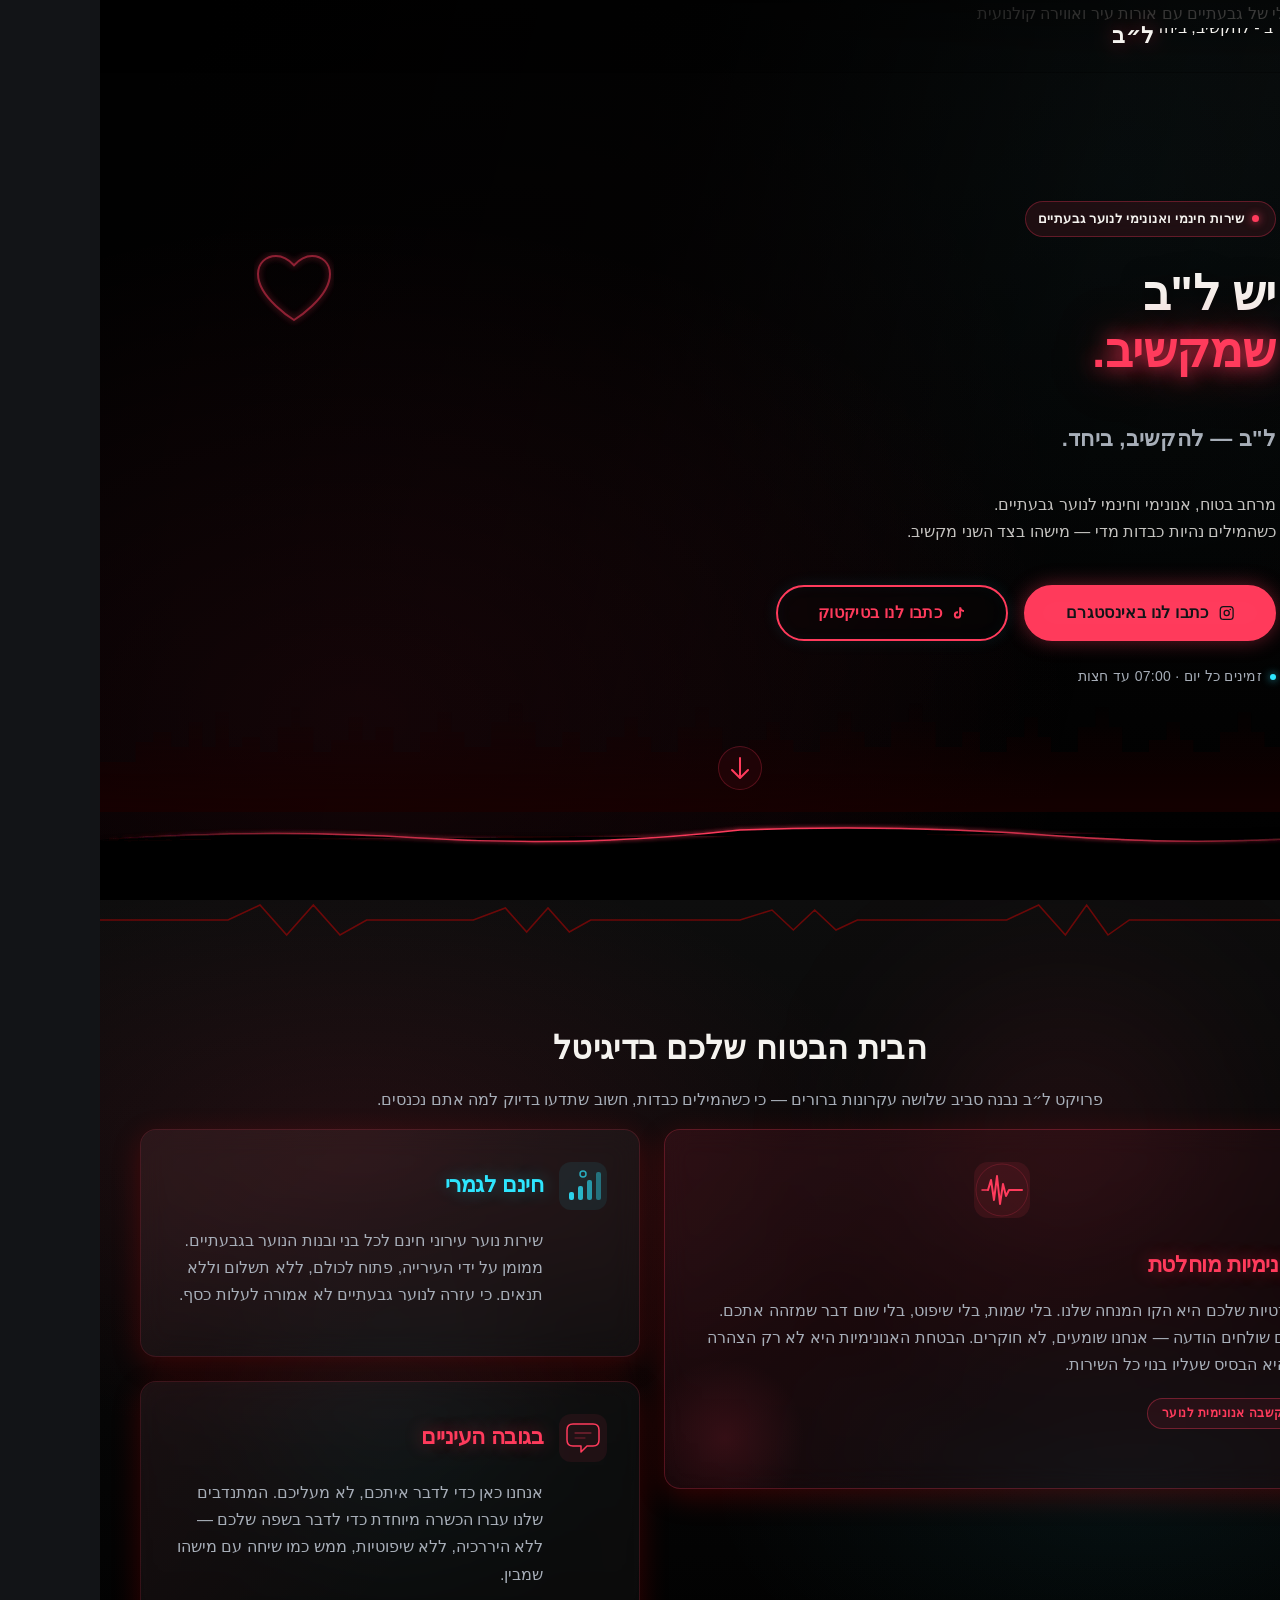
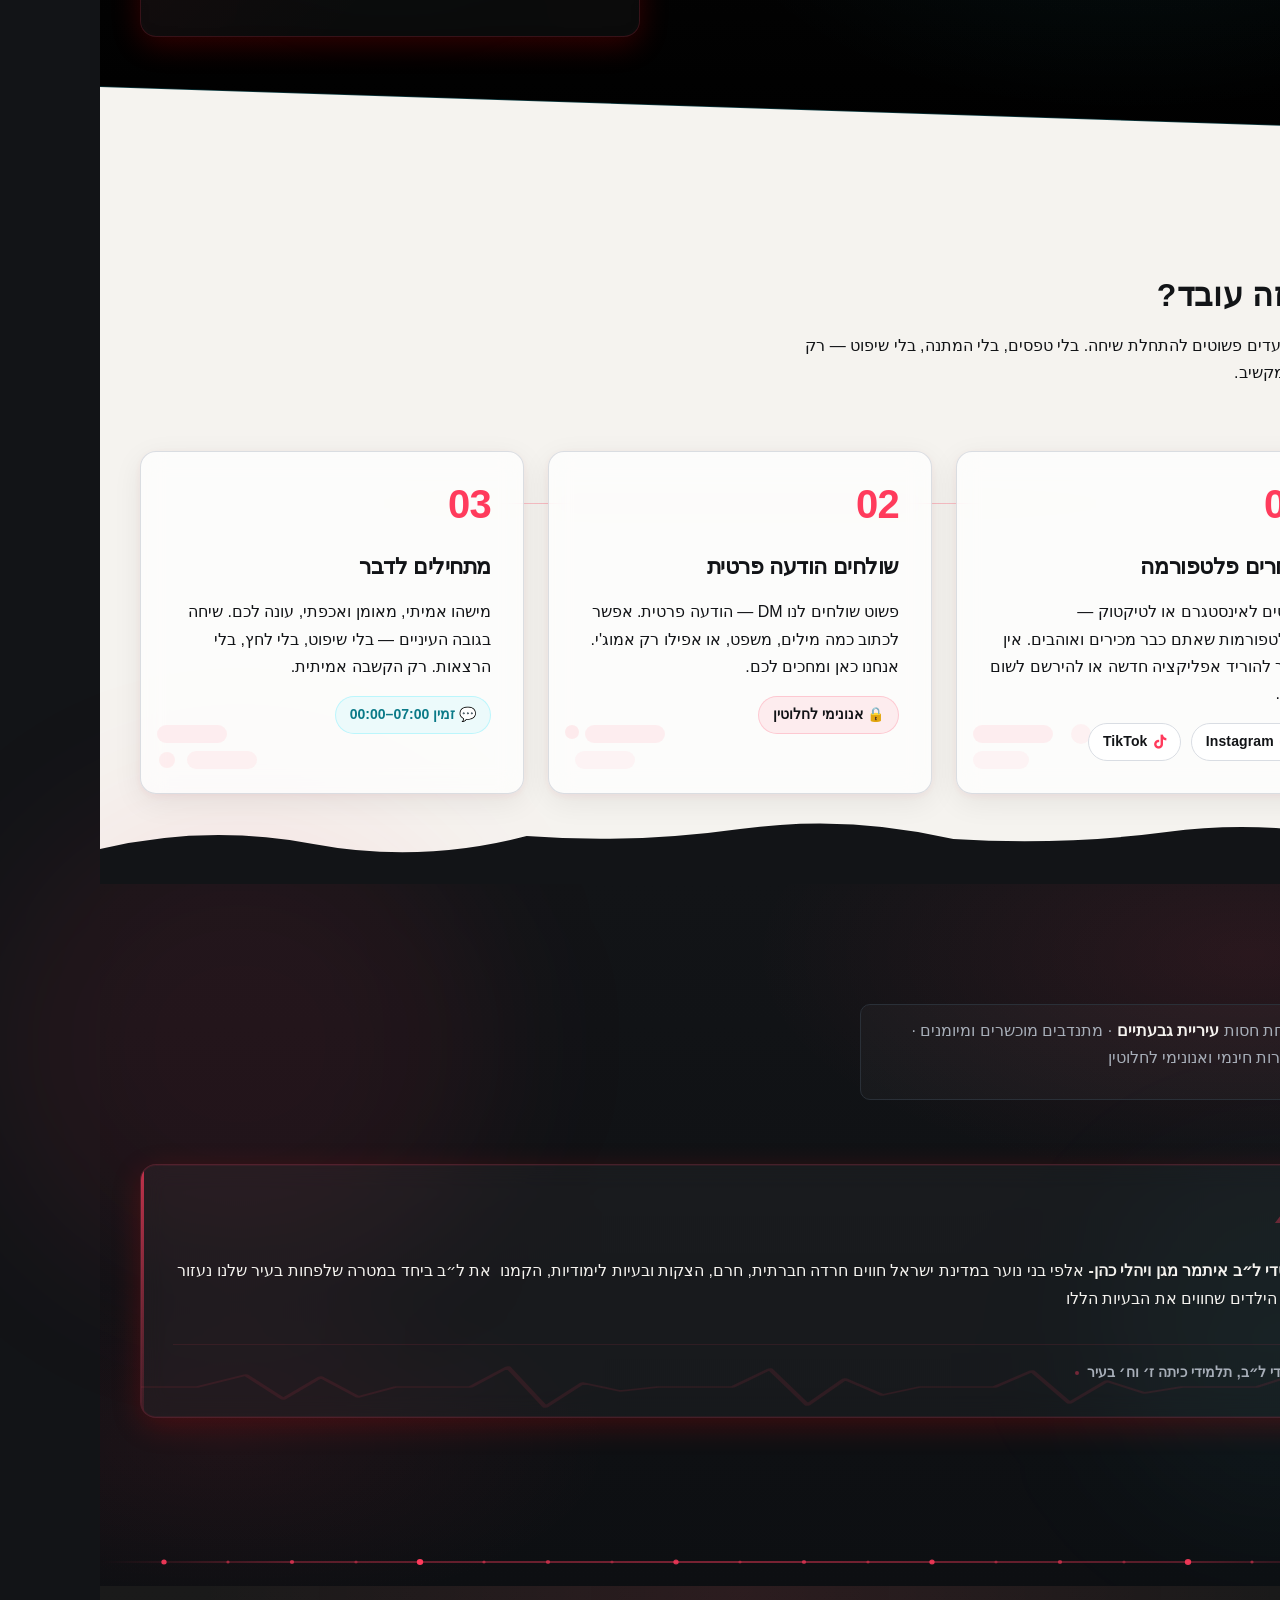
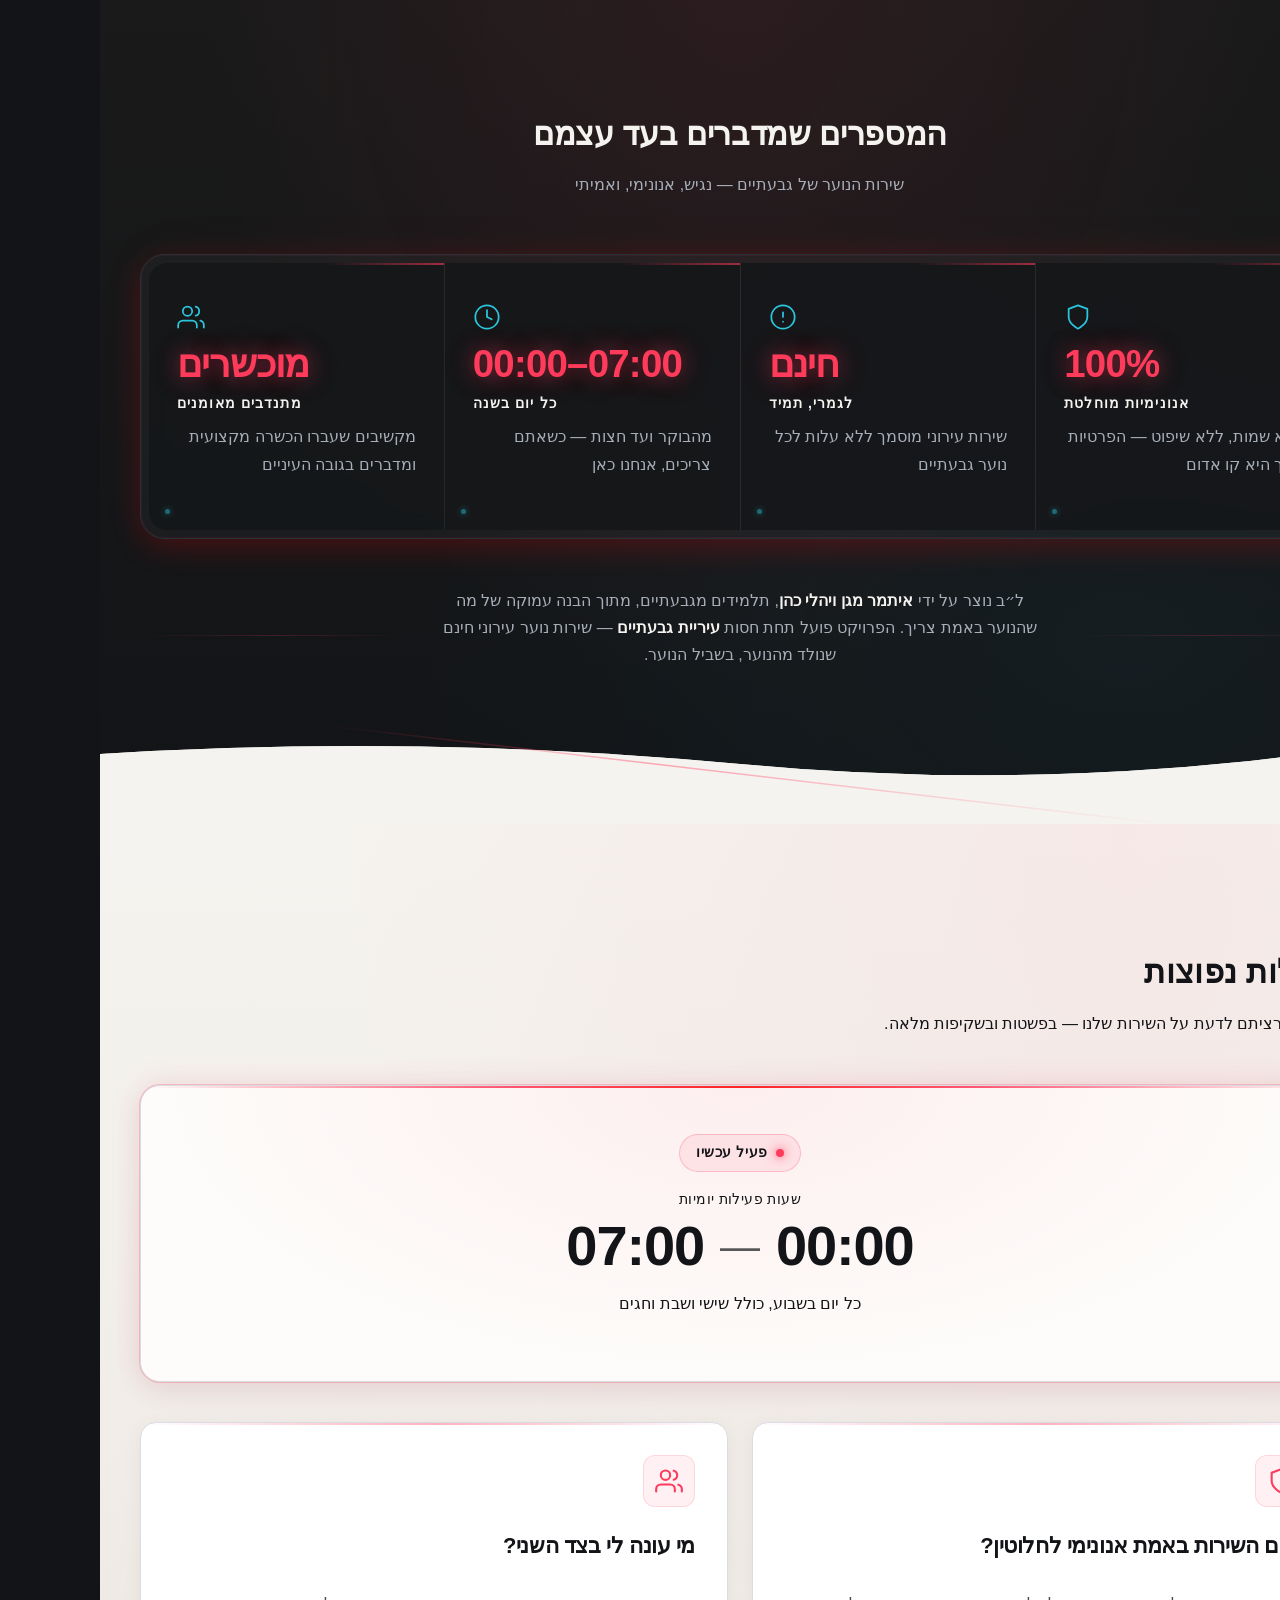
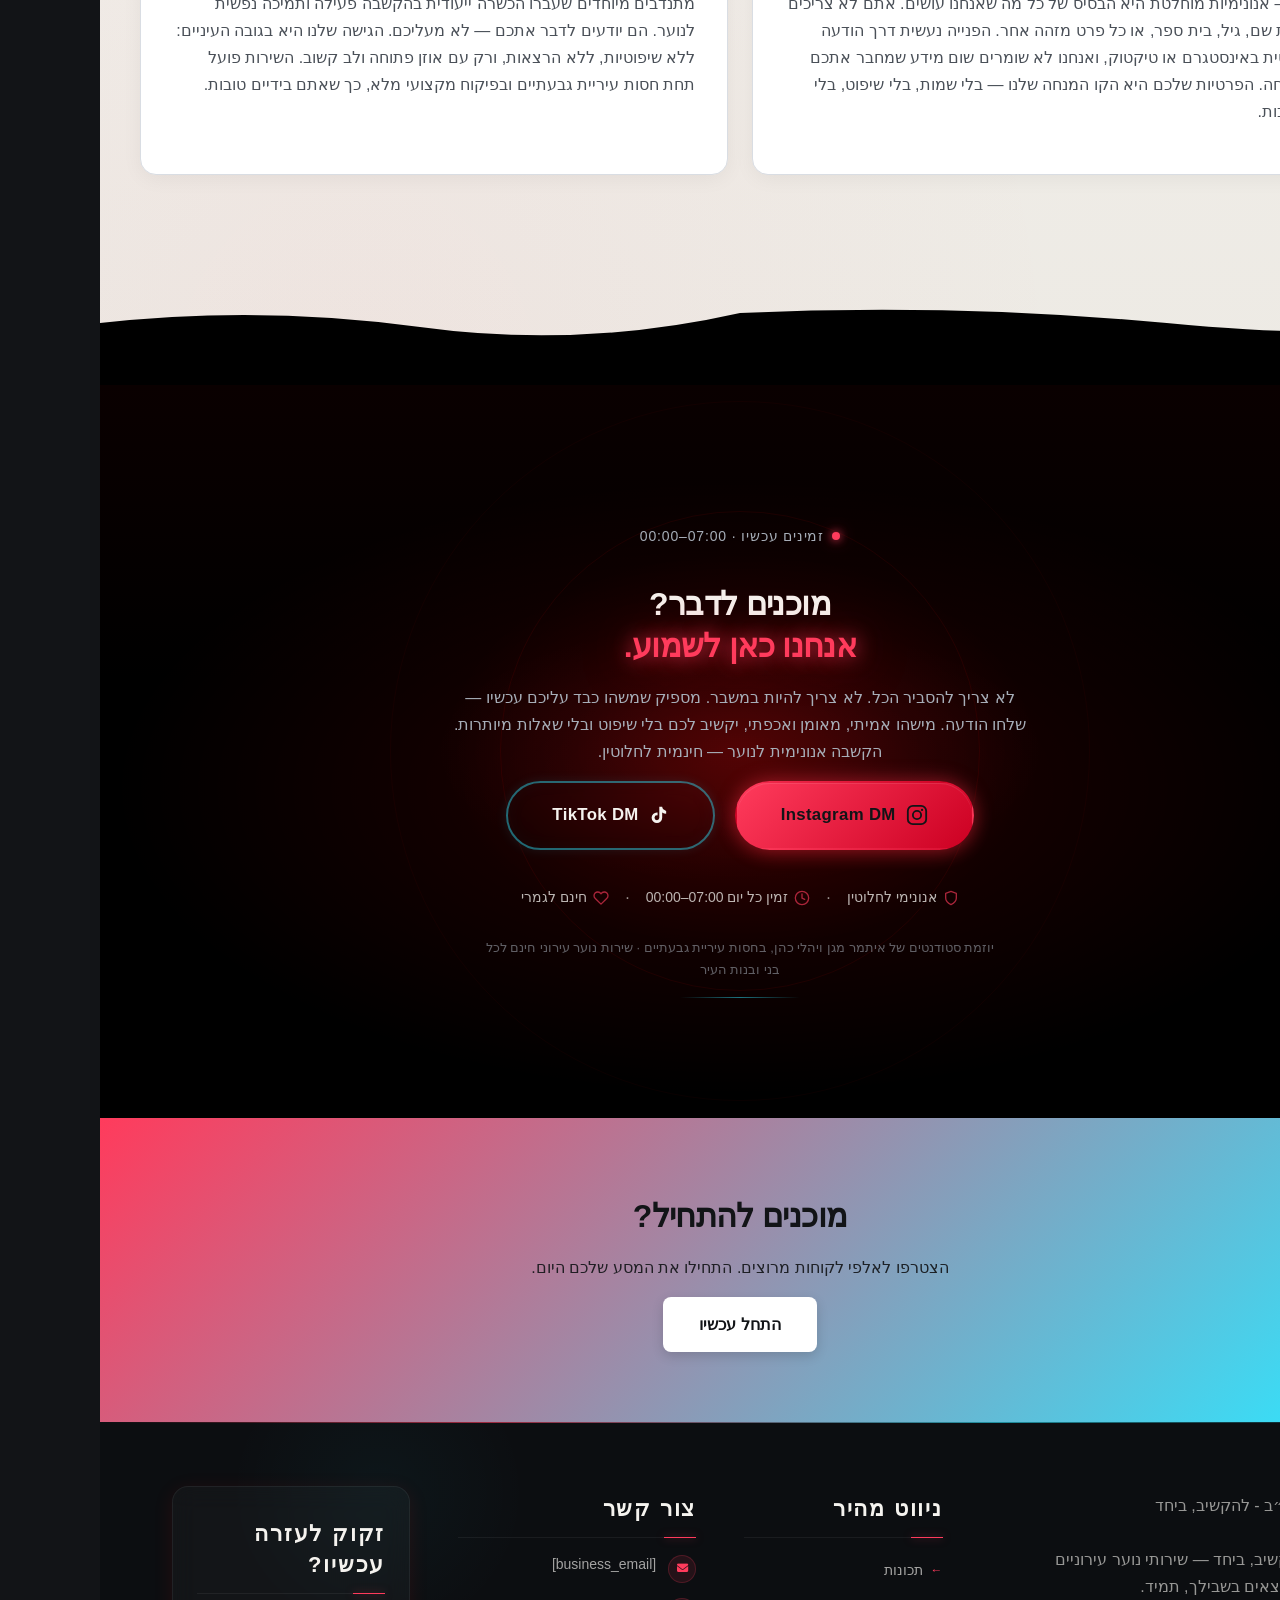
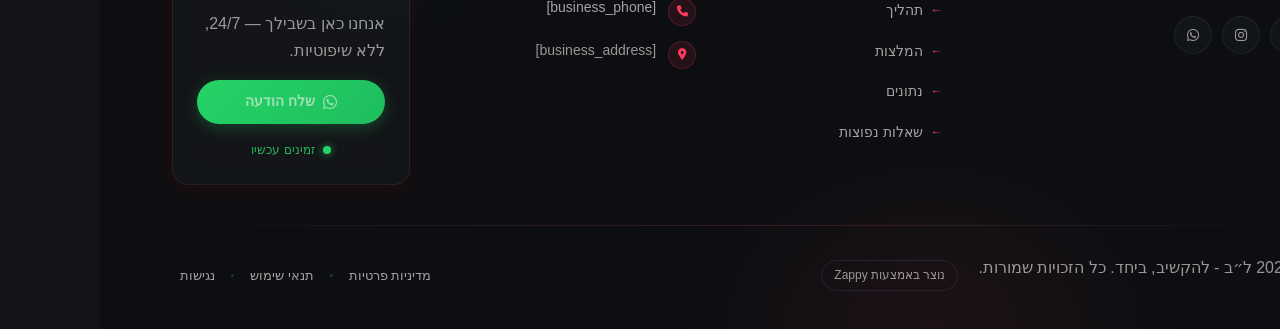
==== commit c13e2121: "Background sync: Progressive GitHub Sync" ====
--- a/public/index.html
+++ b/public/index.html
@@ -1 +1 @@
-<!doctype html><html dir="rtl" lang="he"><head><meta charset="UTF-8"><meta content="width=device-width,initial-scale=1" name="viewport"><meta content="index, follow" name="robots"><title>דברו איתנו — אנחנו מקשיבים | ל״ב - להקשיב, ביחד</title><meta content="שירות הקשבה אנונימי וחינמי לנוער גבעתיים — פתוח כל יום מ-7 בבוקר עד חצות. מתנדבים מיומנים שמדברים אליך בגובה העיניים, ללא שיפוטיות. כתבו לנו עכשיו." name="description"><meta content="עזרה לנוער גבעתיים, הקשבה אנונימית לנוער, שירות נוער עירוני חינם, תמיכה נפשית נוער, מרחב בטוח לנוער" name="keywords"><link href="/assets/favicon.ico" rel="icon" type="image/x-icon"><link href="/assets/favicon-16x16.png" rel="icon" type="image/png" sizes="16x16"><link href="/assets/favicon-32x32.png" rel="icon" type="image/png" sizes="32x32"><link href="/assets/favicon-48x48.png" rel="icon" type="image/png" sizes="48x48"><link href="/assets/favicon-192x192.png" rel="icon" type="image/png" sizes="192x192"><link href="/assets/favicon-512x512.png" rel="icon" type="image/png" sizes="512x512"><link href="/assets/apple-touch-icon.png" rel="apple-touch-icon"><script>!function(){"use strict";var t="5ee4a1ee-c976-4458-a2c9-4d60a9ae523c",e="https://api.zappy5.com/api/analytics/track",a=18e5,n=2592e6,o=!0,i=!0,r=!0;var s=function(){var e="zappy_visitor_"+t,a=null;try{if(a=localStorage.getItem(e)){var o=JSON.parse(a),i=Date.now();if(i-o.created<n)return o.lastSeen=i,localStorage.setItem(e,JSON.stringify(o)),o.id}}catch(t){console.warn("Zappy Analytics: LocalStorage not available")}var r="zv_"+Date.now()+"_"+Math.random().toString(36).substr(2,9);try{localStorage.setItem(e,JSON.stringify({id:r,created:Date.now(),lastSeen:Date.now()}))}catch(t){}return r}(),c=function(){var e="zappy_session_"+t,n=null;try{if(n=sessionStorage.getItem(e)){var o=JSON.parse(n),i=Date.now();if(i-o.timestamp<a)return o.timestamp=i,sessionStorage.setItem(e,JSON.stringify(o)),o.id}}catch(t){console.warn("Zappy Analytics: SessionStorage not available")}var r="zs_"+Date.now()+"_"+Math.random().toString(36).substr(2,9);try{sessionStorage.setItem(e,JSON.stringify({id:r,timestamp:Date.now()}))}catch(t){}return r}();function l(a,n){n=n||{};var o={website_id:t,event_type:a,page_path:window.location.pathname,referrer:document.referrer||"direct",visitor_id:s,session_id:c,metadata:n};if(navigator.sendBeacon){var i=new Blob([JSON.stringify(o)],{type:"application/json"});navigator.sendBeacon(e,i)}else fetch(e,{method:"POST",headers:{"Content-Type":"application/json"},body:JSON.stringify(o),keepalive:!0}).catch(function(t){console.warn("Zappy Analytics: Failed to track event",t)})}o&&l("pageview",{title:document.title,url:window.location.href}),i&&document.addEventListener("click",function(t){var e=t.target;if("BUTTON"===e.tagName||e.closest("button")){var a="BUTTON"===e.tagName?e:e.closest("button");l("click",{element:"button",text:a.textContent.trim().substring(0,100),id:a.id||null,class:a.className||null})}else if("A"===e.tagName||e.closest("a")){var n="A"===e.tagName?e:e.closest("a");l("navigation",{element:"link",text:n.textContent.trim().substring(0,100),href:n.href,external:n.hostname!==window.location.hostname})}},!0),r&&document.addEventListener("submit",function(t){var e=t.target;l("form_submit",{form_id:e.id||null,form_name:e.name||null,form_action:e.action||null,form_method:e.method||"GET"})},!0);var d=Date.now();window.addEventListener("beforeunload",function(){l("page_unload",{time_on_page:Math.floor((Date.now()-d)/1e3),page_path:window.location.pathname})}),window.zappyAnalytics={track:l,getVisitorId:function(){return s},getSessionId:function(){return c}}}()</script><meta content="דברו איתנו — אנחנו מקשיבים | ל״ב - להקשיב, ביחד" property="og:title"><meta content="שירות הקשבה אנונימי וחינמי לנוער גבעתיים — פתוח כל יום מ-7 בבוקר עד חצות. מתנדבים מיומנים שמדברים אליך בגובה העיניים, ללא שיפוטיות. כתבו לנו עכשיו." property="og:description"><meta content="summary_large_image" name="twitter:card"><meta content="דברו איתנו — אנחנו מקשיבים | ל״ב - להקשיב, ביחד" name="twitter:title"><meta content="שירות הקשבה אנונימי וחינמי לנוער גבעתיים — פתוח כל יום מ-7 בבוקר עד חצות. מתנדבים מיומנים שמדברים אליך בגובה העיניים, ללא שיפוטיות. כתבו לנו עכשיו." name="twitter:description"><meta content="website" property="og:type"><meta content="he_IL" property="og:locale"><link href="https://cdnjs.cloudflare.com/ajax/libs/font-awesome/6.4.0/css/all.min.css" rel="stylesheet"><link href="/assets/favicon.ico" rel="icon" type="image/x-icon"><link href="/assets/favicon-16x16.png" rel="icon" type="image/png" sizes="16x16"><link href="/assets/favicon-32x32.png" rel="icon" type="image/png" sizes="32x32"><link href="/assets/favicon-48x48.png" rel="icon" type="image/png" sizes="48x48"><link href="/assets/favicon-192x192.png" rel="icon" type="image/png" sizes="192x192"><link href="/assets/favicon-512x512.png" rel="icon" type="image/png" sizes="512x512"><link href="/assets/apple-touch-icon.png" rel="apple-touch-icon"><link href="https://cdn.jsdelivr.net/npm/vanilla-cookieconsent@3/dist/cookieconsent.css" rel="stylesheet"><script src="https://cdn.jsdelivr.net/npm/vanilla-cookieconsent@3/dist/cookieconsent.umd.js"></script><script src="https://cdn.jsdelivr.net/gh/mickidum/acc_toolbar/acctoolbar/acctoolbar.min.js"></script><link href="/styles.css" rel="stylesheet"><style id="zappy-dropdown-submenu-styles">#navMenu li:has(.sub-menu),.nav-menu li:has(.sub-menu),.navbar li:has(.sub-menu),nav li:has(.sub-menu){position:relative}#navMenu .sub-menu,.nav-menu .sub-menu,.navbar .sub-menu,nav .sub-menu{display:block!important;position:absolute!important;top:100%;left:0;min-width:220px;background:#fff;border-radius:8px;box-shadow:0 8px 25px rgba(0,0,0,.15);padding:8px 0;opacity:0;visibility:hidden;transform:translateY(10px);transition:all .3s ease;z-index:1000;list-style:none;pointer-events:none}#navMenu li:hover>.sub-menu,.nav-menu li:hover>.sub-menu,.navbar li:hover>.sub-menu,nav li:hover>.sub-menu{opacity:1!important;visibility:visible!important;transform:translateY(0)!important;pointer-events:auto!important}.sub-menu li{list-style:none;margin:0;padding:0}.sub-menu a{display:block!important;padding:10px 16px!important;color:var(--text-dark,#333)!important;font-weight:500;text-decoration:none;white-space:nowrap;transition:background-color .2s}.sub-menu .zappy-nav-child>a{padding-left:28px!important;font-size:.9em!important;opacity:.85!important}[dir=rtl] .sub-menu .zappy-nav-child>a,html[lang=ar] .sub-menu .zappy-nav-child>a,html[lang=he] .sub-menu .zappy-nav-child>a{padding-left:10px!important;padding-right:28px!important}.sub-menu .zappy-nav-parent>a{font-weight:600!important}.sub-menu a:hover{background-color:#f5f5f5}[dir=rtl] .nav-menu .sub-menu,[dir=rtl] .navbar .sub-menu,[dir=rtl] nav .sub-menu,html[lang=ar] .nav-menu .sub-menu,html[lang=ar] .navbar .sub-menu,html[lang=ar] nav .sub-menu,html[lang=he] .nav-menu .sub-menu,html[lang=he] .navbar .sub-menu,html[lang=he] nav .sub-menu{left:auto!important;right:0!important}.sub-menu:empty,.sub-menu:not(:has(li)):not(:has(> a)),.sub-menu:not(:has(li:not(.zappy-hidden-menu-item))):not(:has(> a)){display:none!important;opacity:0!important;visibility:hidden!important;pointer-events:none!important}li:has(.menu-group-title):hover>.sub-menu{opacity:1!important;visibility:visible!important;transform:translateY(0)!important;pointer-events:auto!important}#navMenu>li>.menu-group-title,.nav-menu>li>.menu-group-title{display:inline-block;padding:.5rem 1rem;cursor:default;user-select:none}@media (max-width:768px){#navMenu .sub-menu,.nav-menu .sub-menu,.navbar .sub-menu,nav .sub-menu{position:static!important;transform:none!important;box-shadow:none!important;background:0 0!important;max-height:0;overflow:hidden;opacity:0;visibility:hidden;transition:max-height .3s ease,opacity .3s ease;padding:0!important;border-radius:0!important}#navMenu .sub-menu.mobile-expanded,.nav-menu .sub-menu.mobile-expanded,.navbar .sub-menu.mobile-expanded{max-height:none!important;overflow-y:visible!important;opacity:1!important;visibility:visible!important;padding:8px 0 8px 16px!important}[dir=rtl] .sub-menu.mobile-expanded,html[lang=he] .sub-menu.mobile-expanded{padding:8px 16px 8px 0!important}#navMenu li:hover>.sub-menu,.nav-menu li:hover>.sub-menu,.navbar li:hover>.sub-menu,nav li:hover>.sub-menu{opacity:0;visibility:hidden;pointer-events:none}#navMenu li>.sub-menu.mobile-expanded,.nav-menu li>.sub-menu.mobile-expanded,.navbar li>.sub-menu.mobile-expanded,nav li>.sub-menu.mobile-expanded{opacity:1!important;visibility:visible!important;pointer-events:auto!important}#navMenu li:has(.sub-menu),.nav-menu li:has(.sub-menu),.navbar li:has(.sub-menu),nav li:has(.sub-menu){display:flex!important;flex-wrap:wrap!important;align-items:center!important;position:relative!important;min-height:44px!important}#navMenu li:has(.sub-menu)>a,.nav-menu li:has(.sub-menu)>a,.navbar li:has(.sub-menu)>a,nav li:has(.sub-menu)>a{flex:1!important;min-width:0!important}#navMenu li:has(.sub-menu)>.menu-group-title,.nav-menu li:has(.sub-menu)>.menu-group-title,.navbar li:has(.sub-menu)>.menu-group-title,nav li:has(.sub-menu)>.menu-group-title{flex:1!important;min-width:0!important;padding:0!important;line-height:inherit!important}#navMenu li:has(.sub-menu)>.sub-menu,.nav-menu li:has(.sub-menu)>.sub-menu,.navbar li:has(.sub-menu)>.sub-menu,nav li:has(.sub-menu)>.sub-menu{flex-basis:100%!important;width:100%!important}#navMenu li:has(.sub-menu)>a [class*=arrow],#navMenu li:has(.sub-menu)>a [class*=chevron],.nav-menu li:has(.sub-menu)>a .fa-angle-down,.nav-menu li:has(.sub-menu)>a .fa-chevron-down,.nav-menu li:has(.sub-menu)>a [class*=arrow],.nav-menu li:has(.sub-menu)>a [class*=chevron],nav li:has(.sub-menu)>a [class*=arrow],nav li:has(.sub-menu)>a [class*=chevron]{display:none!important;visibility:hidden!important}.mobile-submenu-toggle{display:flex!important;align-items:center!important;justify-content:center!important;width:44px!important;height:auto!important;background:0 0!important;border:none!important;cursor:pointer!important;color:var(--text-light)!important;position:static!important;flex-shrink:0!important;align-self:stretch!important;z-index:2!important;padding:0!important;margin:0!important}.mobile-submenu-toggle::after{content:''!important;width:0!important;height:0!important;border-left:6px solid transparent!important;border-right:6px solid transparent!important;border-top:7px solid currentColor!important;transition:transform .3s ease!important}.mobile-submenu-toggle.expanded::after{transform:rotate(180deg)!important}.sub-menu a{padding:10px 0!important;display:block!important;color:var(--text-light)!important;white-space:normal!important}.sub-menu .zappy-nav-child>a{padding-left:28px!important;font-size:.9em!important;opacity:.85!important}[dir=rtl] .sub-menu .zappy-nav-child>a,html[lang=ar] .sub-menu .zappy-nav-child>a,html[lang=he] .sub-menu .zappy-nav-child>a{padding-left:0!important;padding-right:28px!important}.sub-menu .zappy-nav-parent>a{font-weight:600!important}#navMenu.active,.nav-menu.active{max-width:100vw!important;overflow-x:hidden!important;box-sizing:border-box!important}.navbar .sub-menu li a,.zappy-products-dropdown .sub-menu a,nav.navbar .sub-menu li a{color:var(--text-light)!important}}@media (min-width:769px){.mobile-submenu-toggle{display:none!important}}</style><style id="zappy-widget-visibility">html[dir=rtl] .whatsapp-float{right:20px!important;left:auto!important}html:not([dir]) .whatsapp-float,html[dir=ltr] .whatsapp-float{left:20px!important;right:auto!important}html[dir=rtl] #mic-access-tool-general-button,html[dir=rtl] #mic-init-access-tool #mic-access-tool-general-button,html[dir=rtl] #mic-init-access-tool .mic-access-tool-general-button,html[dir=rtl] ._access-icon,html[dir=rtl] .mic-access-tool-general-button{left:20px!important;right:auto!important}html:not([dir]) #mic-access-tool-general-button,html:not([dir]) #mic-init-access-tool #mic-access-tool-general-button,html:not([dir]) #mic-init-access-tool .mic-access-tool-general-button,html:not([dir]) ._access-icon,html:not([dir]) .mic-access-tool-general-button,html[dir=ltr] #mic-access-tool-general-button,html[dir=ltr] #mic-init-access-tool #mic-access-tool-general-button,html[dir=ltr] #mic-init-access-tool .mic-access-tool-general-button,html[dir=ltr] ._access-icon,html[dir=ltr] .mic-access-tool-general-button{right:20px!important;left:auto!important}@media (max-width:768px){.whatsapp-float{display:flex!important}}@media (min-width:769px){.whatsapp-float{display:flex!important}}@media (max-width:768px){#mic-access-tool-general-button,#mic-init-access-tool #mic-access-tool-general-button,#mic-init-access-tool .mic-access-tool-general-button,._access-icon,.mic-access-tool-general-button{display:flex!important;visibility:visible!important;opacity:1!important;pointer-events:auto!important}#mic-access-tool-box.opened-mic-access-tool,#mic-init-access-tool #mic-access-tool-box.opened-mic-access-tool,.mic-access-tool-box.opened-mic-access-tool{visibility:visible!important;opacity:1!important;pointer-events:auto!important}}@media (min-width:769px){#mic-access-tool-general-button,#mic-init-access-tool #mic-access-tool-general-button,#mic-init-access-tool .mic-access-tool-general-button,._access-icon,.mic-access-tool-general-button{display:flex!important;visibility:visible!important;opacity:1!important;pointer-events:auto!important}#mic-access-tool-box.opened-mic-access-tool,#mic-init-access-tool #mic-access-tool-box.opened-mic-access-tool,.mic-access-tool-box.opened-mic-access-tool{visibility:visible!important;opacity:1!important;pointer-events:auto!important}}</style></head><body><nav class="navbar" dir="rtl"><button aria-label="Menu" class="mobile-toggle" id="mobileToggle"><svg viewBox="0 0 24 24" fill="none" height="24" width="24" class="hamburger-icon"><path d="M3 12h18M3 6h18M3 18h18" stroke="currentColor" stroke-width="2" stroke-linecap="round"/></svg> <svg viewBox="0 0 24 24" fill="none" height="24" width="24" class="close-icon" style="display:none"><path d="M18 6L6 18M6 6l12 12" stroke="currentColor" stroke-width="2" stroke-linecap="round"/></svg></button> <button aria-label="Call" class="phone-header-btn" data-phone="[business_phone]"><svg viewBox="0 0 24 24" fill="currentColor" height="20" width="20"><path d="M22 16.92v3a2 2 0 0 1-2.18 2 19.79 19.79 0 0 1-8.63-3.07 19.5 19.5 0 0 1-6-6 19.79 19.79 0 0 1-3.07-8.67A2 2 0 0 1 4.11 2h3a2 2 0 0 1 2 1.72 12.84 12.84 0 0 0 .7 2.81 2 2 0 0 1-.45 2.11L8.09 9.91a16 16 0 0 0 6 6l1.27-1.27a2 2 0 0 1 2.11-.45 12.84 12.84 0 0 0 2.81.7A2 2 0 0 1 22 16.92z"/></svg></button><div class="nav-container"><div class="nav-right-group"><div class="nav-brand"><a href="/" class="logo-link"><img alt="ל״ב - להקשיב, ביחד" src="/assets/logo.webp" class="logo"></a></div><ul class="nav-menu" id="navMenu"></ul></div><div class="nav-cta-container"><a href="#cta" class="nav-cta-btn">צור קשר</a></div></div></nav><script>window.addEventListener("load",function(){const e=document.querySelector(".navbar, nav, header");if(!e)return void console.log("[Navbar] Navbar element not found");let t=document.getElementById("mobileToggle")||document.querySelector(".mobile-toggle")||document.querySelector(".hamburger")||document.querySelector(".hamburger-menu")||document.querySelector(".menu-toggle")||document.querySelector(".burger-menu")||document.querySelector('[aria-label="Menu"]')||document.querySelector('[aria-label="תפריט"]');const o=document.querySelector(".phone-header-btn"),n=window.getComputedStyle(e);let r=n.backgroundColor;if(console.log("[Navbar] Initial navbar background:",r),"transparent"===r||"rgba(0, 0, 0, 0)"===r||r.startsWith("rgba")&&r.includes(", 0)")){const e=n.backgroundImage;if(e&&"none"!==e)console.log("[Navbar] Navbar has background image/gradient, using dark text"),r="rgb(240, 240, 240)";else{const e=window.getComputedStyle(document.body).backgroundColor;console.log("[Navbar] Navbar transparent, using body background:",e),r=e}}const i=r.match(/\d+/g);if(i&&i.length>=3){const e=(.299*parseInt(i[0])+.587*parseInt(i[1])+.114*parseInt(i[2]))/255;console.log("[Navbar] Mobile button colors preserved from Claude CSS (luminance:",e.toFixed(2)+")");const n=document.createElement("style");n.id="zappy-mobile-nav-fix";document.documentElement.lang;document.documentElement.dir,n.textContent='\n        /* Hide mobile buttons on desktop, show only on mobile */\n        @media (min-width: 769px) {\n          .mobile-toggle,\n          .phone-header-btn {\n            display: none !important;\n          }\n        }\n        \n        /* Show and position mobile buttons correctly on mobile */\n        @media (max-width: 768px) {\n          .mobile-toggle,\n          .phone-header-btn {\n            position: absolute !important;\n            top: 0 !important;\n            bottom: 0 !important;\n            margin-top: auto !important;\n            margin-bottom: auto !important;\n            z-index: 1001 !important;\n            display: flex !important;\n            align-items: center !important;\n            justify-content: center !important;\n            width: 36px !important;\n            height: 36px !important;\n            border-radius: 50% !important;\n            border: none !important;\n            cursor: pointer !important;\n            padding: 6px !important;\n            background: none !important;\n            color: var(--nav-text, var(--text-light)) !important;\n            touch-action: manipulation !important;\n            -webkit-tap-highlight-color: transparent !important;\n          }\n          \n          /* LTR positioning (default): hamburger LEFT, phone RIGHT */\n          html:not([dir="rtl"]):not([lang="he"]):not([lang="ar"]) .mobile-toggle,\n          html[dir="ltr"] .mobile-toggle {\n            left: 12px !important;\n            right: auto !important;\n          }\n          html:not([dir="rtl"]):not([lang="he"]):not([lang="ar"]) .phone-header-btn,\n          html[dir="ltr"] .phone-header-btn {\n            right: 12px !important;\n            left: auto !important;\n          }\n          \n          /* RTL positioning: hamburger RIGHT, phone LEFT */\n          html[dir="rtl"] .mobile-toggle,\n          html[lang="he"] .mobile-toggle,\n          html[lang="ar"] .mobile-toggle {\n            right: 12px !important;\n            left: auto !important;\n          }\n          html[dir="rtl"] .phone-header-btn,\n          html[lang="he"] .phone-header-btn,\n          html[lang="ar"] .phone-header-btn {\n            left: 12px !important;\n            right: auto !important;\n          }\n          \n          /* CRITICAL: Ensure nav-container has min-height on mobile */\n          /* All children are positioned absolutely/fixed on mobile, so height:auto collapses to 0 */\n          .nav-container {\n            min-height: 70px !important;\n            position: relative !important;\n          }\n          \n          /* Ensure SVG icons are properly sized and inherit color */\n          .mobile-toggle svg,\n          .phone-header-btn svg {\n            width: 24px !important;\n            height: 24px !important;\n            /* Don\'t force display - let JavaScript control hamburger/close toggle */\n          }\n          \n          /* Reset nav-cta-container on mobile - remove desktop box-shadow/padding */\n          /* that creates a visible ghost box when CTA button is hidden */\n          .nav-cta-container {\n            box-shadow: none !important;\n            padding: 0 !important;\n          }\n          \n          /* Hide nav-cta-container entirely on mobile when there\'s no lang-switcher */\n          /* (only the CTA button is inside, and it\'s hidden on mobile) */\n          .nav-cta-container:not(:has(.lang-switcher)) {\n            display: none !important;\n          }\n          \n          /* CRITICAL: Prevent hero image fade gradient from bleeding over headline text */\n          /* The .image-fade-gradient has bottom: -30px (extends below parent) */\n          /* On mobile stacked layout, this overlaps the h1 text below the image */\n          .hero-image-column {\n            overflow: hidden !important;\n          }\n          .image-fade-gradient {\n            bottom: 0 !important;\n          }\n          \n          /* Hide desktop language switcher on mobile - hamburger menu handles it */\n          /* High specificity to override stored CSS */\n          .lang-switcher,\n          .nav-cta-container .lang-switcher,\n          .nav-container .lang-switcher,\n          .navbar .lang-switcher,\n          .navbar .nav-cta-container .lang-switcher {\n            display: none !important;\n          }\n        }\n      ';const r=document.getElementById("zappy-mobile-nav-fix");r&&r.remove(),document.head.appendChild(n),console.log("[Navbar] Critical CSS injected for mobile nav positioning");const a=window.innerWidth<=768;if(t){const e=t.querySelector(".hamburger-icon"),o=t.querySelector(".close-icon");e&&(e.style.setProperty("width","24px","important"),e.style.setProperty("height","24px","important"),e.style.setProperty("display","block","important")),o&&(o.style.setProperty("width","24px","important"),o.style.setProperty("height","24px","important"),o.style.setProperty("display","none","important")),a?(t.style.setProperty("position","absolute","important"),t.style.setProperty("top","0","important"),t.style.setProperty("bottom","0","important"),t.style.setProperty("margin-top","auto","important"),t.style.setProperty("margin-bottom","auto","important"),t.style.setProperty("z-index","1001","important"),t.style.removeProperty("left"),t.style.removeProperty("right"),console.log("[Navbar] Mobile toggle positioning applied (mobile viewport)")):(t.style.removeProperty("position"),t.style.removeProperty("top"),t.style.removeProperty("transform"),t.style.removeProperty("z-index"),t.style.removeProperty("left"),t.style.removeProperty("right"),console.log("[Navbar] Desktop viewport - cleared mobile toggle inline positioning"))}if(o){const e=o.querySelector("svg");e&&(e.style.width="24px",e.style.height="24px",e.setAttribute("width","24"),e.setAttribute("height","24")),a?(o.style.setProperty("position","absolute","important"),o.style.setProperty("top","0","important"),o.style.setProperty("bottom","0","important"),o.style.setProperty("margin-top","auto","important"),o.style.setProperty("margin-bottom","auto","important"),o.style.setProperty("z-index","1001","important"),o.style.removeProperty("left"),o.style.removeProperty("right"),console.log("[Navbar] Phone button positioning applied (mobile viewport)")):(o.style.removeProperty("position"),o.style.removeProperty("top"),o.style.removeProperty("transform"),o.style.removeProperty("z-index"),o.style.removeProperty("left"),o.style.removeProperty("right"),console.log("[Navbar] Desktop viewport - cleared phone button inline positioning"))}}else console.log("[Navbar] Could not parse background color:",r);t=document.getElementById("mobileToggle")||document.querySelector(".mobile-toggle")||document.querySelector(".hamburger")||document.querySelector(".hamburger-menu")||document.querySelector(".menu-toggle")||document.querySelector(".burger-menu")||document.querySelector('[aria-label="Menu"]')||document.querySelector('[aria-label="תפריט"]');const a=document.getElementById("navMenu")||document.querySelector(".nav-menu")||document.querySelector(".nav-links")||document.querySelector("nav ul:not(.submenu)");if(!t||!a)return void console.log("[Navbar] Mobile toggle or menu not found:",{toggle:!!t,menu:!!a});a.id||(a.id="navMenu"),console.log("[Navbar] Initializing mobile menu...");const l=t.cloneNode(!0);t.parentNode.replaceChild(l,t);var s=0;function p(e){var t=Date.now();t-s<300||(s=t,function(e){e.preventDefault(),e.stopPropagation();const t=l.querySelector(".hamburger-icon"),o=l.querySelector(".close-icon");a.classList.contains("active")?(a.classList.remove("active"),t&&t.style.setProperty("display","block","important"),o&&o.style.setProperty("display","none","important"),document.body.style.overflow="",console.log("[Navbar] Menu closed")):(a.classList.add("active"),t&&t.style.setProperty("display","none","important"),o&&o.style.setProperty("display","block","important"),document.body.style.overflow="hidden",console.log("[Navbar] Menu opened"))}(e))}l.addEventListener("click",p),l.addEventListener("touchend",p),a.querySelectorAll("a").forEach(function(e){e.addEventListener("click",function(){if("#"===this.getAttribute("href"))return;const e=l.querySelector(".hamburger-icon"),t=l.querySelector(".close-icon");a.classList.remove("active"),e&&e.style.setProperty("display","block","important"),t&&t.style.setProperty("display","none","important"),document.body.style.overflow="",console.log("[Navbar] Menu closed (link clicked)")})});var c=a.querySelectorAll(".dropdown-toggle");c.forEach(function(e){e.addEventListener("click",function(e){e.preventDefault(),e.stopPropagation();var t=this.closest(".nav-dropdown");t&&(t.parentNode.querySelectorAll(".nav-dropdown.open").forEach(function(e){e!==t&&e.classList.remove("open")}),t.classList.toggle("open"),console.log("[Navbar] Dropdown toggled:",t.classList.contains("open")?"open":"closed"))})}),document.addEventListener("click",function(e){e.target.closest(".nav-dropdown")||document.querySelectorAll(".nav-dropdown.open").forEach(function(e){e.classList.remove("open")})}),console.log("[Navbar] Dropdown handlers initialized for "+c.length+" dropdowns"),o&&o.addEventListener("click",function(){const e=document.querySelectorAll('a[href^="tel:"]'),t=e.length>0?e[0].getAttribute("href").replace("tel:",""):"[business_phone]";window.location.href="tel:"+t,console.log("[Navbar] Phone button clicked")}),console.log("[Navbar] Mobile menu initialized successfully")})</script><main><section class="index-hero-section" data-layout-spec="בית-hero" dir="rtl" id="index-hero-section" data-hero-type="fullscreen-scrim"><div class="index-hero-bg"><div style="position:absolute !important;top:0px !important;left:0px !important;width:100% !important;height:100% !important;max-width:none !important;margin-left:0px !important;margin-right:0px !important;display:block !important;z-index:1 !important;overflow:hidden !important" data-element-id="img-1778241905182-ml6ohcb3t" data-element-type="image" data-zappy-wrapper-margins-applied="true" data-zappy-zoom-clip="true" data-zappy-zoom-wrapper="true" data-zappy-zoom-wrapper-align="center" data-zappy-zoom-wrapper-height="944px" data-zappy-zoom-wrapper-width="1651px" data-zappy-zoom-wrapper-width-mode="full"><img alt="נוף עירוני לילי של גבעתיים עם אורות עיר ואווירה קולנועית" src="/assets/site-index-hero-image-1-1778242564537-3pultz.webp?v=1778242566795" data-context="Cinematic night-time urban Givataim Israel street scene, dark moody atmosphere, city lights glowing in the distance, subtle phone screen blue-white notification glow reflecting on wet pavement, deep charcoal and black color grade, neon red ambient light hints, bokeh city background, cinematic wide angle, youth social welfare emotional atmosphere, photorealistic, high contrast, dark film look" data-element-id="img-1778241905182-ml6ohcb3t" data-element-type="image" data-hero-background="true" data-hero-bg="true" data-placeholder="index-hero-image-1" data-zappy-object-position="50% 33%" data-zappy-original-height="943.984375" data-zappy-original-width="1651" data-zappy-zoom="1" height="1080" style="object-position:50% 33% !important;width:100%;height:100%;object-fit:cover;margin:0px !important;position:absolute !important;left:-1.220634% !important;top:0% !important;max-width:none !important;max-height:none !important;display:block !important" width="1920"></div></div><div class="index-hero-scrim" aria-hidden="true"></div><div class="index-hero-heart-deco" aria-hidden="true"><svg viewBox="0 0 80 74" xmlns="http://www.w3.org/2000/svg" aria-hidden="true" fill="none" height="74" width="80" data-no-icon-edit="true"><path d="M40 68 C40 68 4 46 4 22 C4 11 12 4 22 4 C28.6 4 34.6 7.4 40 13.2 C45.4 7.4 51.4 4 58 4 C68 4 76 11 76 22 C76 46 40 68 40 68Z" fill="none" stroke="#FF3B5C" stroke-width="2" filter="url(#heartGlow)"/><defs><filter height="180%" id="heartGlow" width="180%" x="-40%" y="-40%"><feGaussianBlur result="blur" stdDeviation="3"/><feMerge><feMergeNode in="blur"/><feMergeNode in="SourceGraphic"/></feMerge></filter></defs></svg></div><div class="index-hero-skyline" aria-hidden="true"><svg viewBox="0 0 1440 160" xmlns="http://www.w3.org/2000/svg" aria-hidden="true" height="160" width="100%" data-no-icon-edit="true" preserveAspectRatio="none"><defs><linearGradient id="skylineGrad" x1="0" x2="0" y1="0" y2="1"><stop offset="0%" stop-color="#1A0000" stop-opacity="0"/><stop offset="100%" stop-color="#1A0000" stop-opacity="0.9"/></linearGradient></defs><path d="M0,160 L0,110 L40,110 L40,90 L60,90 L60,80 L80,80 L80,95 L100,95 L100,70 L115,70 L115,95 L130,95 L130,60 L145,60 L145,95 L160,95 L160,85 L180,85 L180,100 L200,100 L200,75 L215,75 L215,55 L225,55 L225,75 L240,75 L240,100 L260,100 L260,88 L280,88 L280,65 L295,65 L295,88 L310,88 L310,75 L330,75 L330,100 L360,100 L360,80 L380,80 L380,60 L395,60 L395,80 L410,80 L410,95 L440,95 L440,70 L460,70 L460,50 L475,50 L475,70 L490,70 L490,95 L520,95 L520,80 L540,80 L540,100 L570,100 L570,85 L590,85 L590,65 L605,65 L605,85 L620,85 L620,100 L650,100 L650,75 L670,75 L670,55 L685,55 L685,75 L700,75 L700,100 L730,100 L730,88 L750,88 L750,70 L765,70 L765,88 L780,88 L780,100 L810,100 L810,80 L830,80 L830,60 L845,60 L845,80 L860,80 L860,95 L890,95 L890,70 L910,70 L910,50 L925,50 L925,70 L940,70 L940,95 L970,95 L970,80 L990,80 L990,100 L1020,100 L1020,85 L1040,85 L1040,65 L1055,65 L1055,85 L1070,85 L1070,100 L1100,100 L1100,75 L1120,75 L1120,55 L1135,55 L1135,75 L1150,75 L1150,100 L1180,100 L1180,88 L1200,88 L1200,70 L1215,70 L1215,88 L1230,88 L1230,100 L1260,100 L1260,80 L1280,80 L1280,60 L1295,60 L1295,80 L1310,80 L1310,95 L1340,95 L1340,70 L1360,70 L1360,50 L1375,50 L1375,70 L1390,70 L1390,95 L1440,95 L1440,160 Z" fill="url(#skylineGrad)"/></svg></div><div class="index-hero-content"><div class="index-hero-inner"><div class="index-hero-badge"><span class="index-hero-badge-dot" aria-hidden="true"></span> <span>שירות חינמי ואנונימי לנוער גבעתיים</span></div><h1 class="index-hero-h1">יש ל"ב<br><span class="index-hero-h1-sub">שמקשיב.</span></h1><h3 class="index-hero-h3">ל"ב — להקשיב, ביחד.</h3><p class="index-hero-body">מרחב בטוח, אנונימי וחינמי לנוער גבעתיים.<br>כשהמילים נהיות כבדות מדי — מישהו בצד השני מקשיב.</p><div class="index-hero-ctas"><a href="https://www.instagram.com/project_lev26?igsh=enJ6bHQ4NTlqM3Zr&amp;utm_source=qr" class="btn btn-primary index-hero-btn-primary" target="_blank" rel="noopener noreferrer" data-element-id="btn-1778241905177-4pgi733al" data-element-type="button" data-native-element="true" style="outline:currentcolor;border-color:var(--primary-color, var(--primary, #8B0000)) !important;color:rgb(18, 20, 23) !important;background-color:var(--primary-color, var(--primary, #8B0000)) !important;background-image:none !important"><svg viewBox="0 0 24 24" xmlns="http://www.w3.org/2000/svg" aria-hidden="true" fill="none" height="20" width="20" data-element-type="icon" data-icon-type="svg"><rect height="20" rx="5" width="20" x="2" y="2" stroke="currentColor" stroke-width="2" ry="5"/><circle cx="12" cy="12" r="4" stroke="currentColor" stroke-width="2"/><circle cx="17.5" cy="6.5" r="1.2" fill="currentColor"/></svg> <span style="color:rgb(18, 20, 23) !important">כתבו לנו באינסטגרם</span> </a><a href="https://www.tiktok.com/@project_lev22?_r=1&amp;_t=ZS-96Bel2gjshR" class="btn btn-outline btn-secondary index-hero-btn-secondary" target="_blank" rel="noopener noreferrer" data-element-id="btn-1778241905177-k8ksozqn5" data-element-type="button" data-native-element="true" style="border-color:var(--primary-color, var(--primary, #8B0000)) !important;color:var(--primary-color, var(--primary, #8B0000)) !important;background-color:transparent !important;background-image:none !important"><svg viewBox="0 0 24 24" xmlns="http://www.w3.org/2000/svg" aria-hidden="true" fill="none" height="18" width="18" data-element-type="icon" data-icon-type="svg"><path d="M19.59 6.69a4.83 4.83 0 01-3.77-4.25V2h-3.45v13.67a2.89 2.89 0 01-2.88 2.5 2.89 2.89 0 01-2.89-2.89 2.89 2.89 0 012.89-2.89c.28 0 .54.04.79.1V9.01a6.27 6.27 0 00-.79-.05 6.34 6.34 0 00-6.34 6.34 6.34 6.34 0 006.34 6.34 6.34 6.34 0 006.33-6.34V8.69a8.18 8.18 0 004.78 1.52V6.74a4.85 4.85 0 01-1.01-.05z" fill="currentColor"/></svg> <span>כתבו לנו בטיקטוק</span></a></div><div class="index-hero-hours"><span class="index-hero-hours-dot" aria-hidden="true"></span> <span>זמינים כל יום · 07:00 עד חצות</span></div></div></div><div class="index-hero-scroll-arrow" aria-label="גלול למטה"><svg viewBox="0 0 28 28" xmlns="http://www.w3.org/2000/svg" aria-hidden="true" fill="none" height="28" width="28" data-no-icon-edit="true"><path d="M14 4 L14 22" stroke="#FF3B5C" stroke-width="2" stroke-linecap="round"/><path d="M6 16 L14 24 L22 16" stroke="#FF3B5C" stroke-width="2" stroke-linecap="round" stroke-linejoin="round"/></svg></div><div class="index-hero-divider-wrapper"><svg viewBox="0 0 1440 90" xmlns="http://www.w3.org/2000/svg" aria-hidden="true" height="90" width="100%" data-no-icon-edit="true" preserveAspectRatio="none"><defs><linearGradient id="neonLineGrad" x1="0" x2="1" y1="0" y2="0"><stop offset="0%" stop-color="#FF3B5C" stop-opacity="0"/><stop offset="20%" stop-color="#FF3B5C" stop-opacity="0.7"/><stop offset="50%" stop-color="#FF3B5C" stop-opacity="1"/><stop offset="80%" stop-color="#FF3B5C" stop-opacity="0.7"/><stop offset="100%" stop-color="#FF3B5C" stop-opacity="0"/></linearGradient><filter height="500%" id="neonLineFilt" width="120%" x="-10%" y="-200%"><feGaussianBlur result="blur" stdDeviation="2"/><feMerge><feMergeNode in="blur"/><feMergeNode in="SourceGraphic"/></feMerge></filter></defs><path d="M0,90 L0,30 Q180,18 360,28 T720,20 Q900,14 1080,26 T1440,22 L1440,90 Z" fill="#000000"/><path d="M0,30 Q180,18 360,28 T720,20 Q900,14 1080,26 T1440,22" fill="#000000" stroke="url(#neonLineGrad)" stroke-width="1.5" filter="url(#neonLineFilt)"/></svg></div></section><section class="index-features-section" data-layout-spec="בית-features" dir="rtl" id="features"><div class="index-features-section__bloom index-features-section__bloom--red" aria-hidden="true"></div><div class="index-features-section__bloom index-features-section__bloom--cyan" aria-hidden="true"></div><div class="index-features-section__heartbeat" aria-hidden="true"><svg viewBox="0 0 1200 40" xmlns="http://www.w3.org/2000/svg" aria-hidden="true" data-no-icon-edit="true" preserveAspectRatio="none"><polyline points="0,20 120,20 150,5 175,35 200,5 225,35 250,20 350,20 380,8 400,32 420,8 440,32 460,20 600,20 630,10 650,30 670,10 690,30 710,20 850,20 880,5 905,35 925,5 945,35 965,20 1200,20" fill="none" stroke="#FF0000" stroke-width="1.5" opacity="0.55"/></svg></div><div class="index-features-section__container"><header class="index-features-section__header"><h2 class="index-features-section__title">הבית הבטוח שלכם בדיגיטל</h2><p class="index-features-section__subtitle">פרויקט ל״ב נבנה סביב שלושה עקרונות ברורים — כי כשהמילים כבדות, חשוב שתדעו בדיוק למה אתם נכנסים.</p></header><div class="index-features-section__grid"><article class="index-features-section__card index-features-section__card--primary"><div class="index-features-section__card-icon" aria-hidden="true"><svg viewBox="0 0 56 56" xmlns="http://www.w3.org/2000/svg" fill="none" height="56" width="56" data-element-type="icon" data-icon-type="svg"><rect height="56" rx="14" width="56" fill="rgba(255,59,92,0.1)"/><line x1="8" x2="14" y1="28" y2="28" stroke="#FF3B5C" stroke-width="1.5" stroke-linecap="round"/><polyline points="14,28 17,18 20,38 23,14 26,42 29,22 32,34 35,28 48,28" fill="none" stroke="#FF3B5C" stroke-width="2" stroke-linecap="round" stroke-linejoin="round"/><circle cx="28" cy="28" r="26" fill="none" stroke="rgba(255,59,92,0.2)" stroke-width="1"/></svg></div><div class="index-features-section__card-content"><h3 class="index-features-section__card-title">אנונימיות מוחלטת</h3><p class="index-features-section__card-text">הפרטיות שלכם היא הקו המנחה שלנו. בלי שמות, בלי שיפוט, בלי שום דבר שמזהה אתכם. אתם שולחים הודעה — אנחנו שומעים, לא חוקרים. הבטחת האנונימיות היא לא רק הצהרה — היא הבסיס שעליו בנוי כל השירות.</p><div class="index-features-section__card-badge">הקשבה אנונימית לנוער</div></div></article><div class="index-features-section__secondary-stack"><article class="index-features-section__card index-features-section__card--secondary"><div class="index-features-section__card-icon" aria-hidden="true"><svg viewBox="0 0 48 48" xmlns="http://www.w3.org/2000/svg" fill="none" height="48" width="48" data-element-type="icon" data-icon-type="svg"><rect height="48" rx="12" width="48" fill="rgba(46,230,255,0.08)"/><rect height="8" rx="2" width="5" fill="#2EE6FF" x="10" y="30" opacity="0.9"/><rect height="14" rx="2" width="5" fill="#2EE6FF" x="19" y="24" opacity="0.75"/><rect height="20" rx="2" width="5" fill="#2EE6FF" x="28" y="18" opacity="0.6"/><rect height="28" rx="2" width="5" fill="#2EE6FF" x="37" y="10" opacity="0.4"/><circle cx="24" cy="12" r="3" fill="none" stroke="#2EE6FF" stroke-width="1.5" opacity="0.7"/></svg></div><div class="index-features-section__card-content"><h3 class="index-features-section__card-title index-features-section__card-title--cyan">חינם לגמרי</h3><p class="index-features-section__card-text">שירות נוער עירוני חינם לכל בני ובנות הנוער בגבעתיים. ממומן על ידי העירייה, פתוח לכולם, ללא תשלום וללא תנאים. כי עזרה לנוער גבעתיים לא אמורה לעלות כסף.</p></div></article><article class="index-features-section__card index-features-section__card--secondary"><div class="index-features-section__card-icon" aria-hidden="true"><svg viewBox="0 0 48 48" xmlns="http://www.w3.org/2000/svg" fill="none" height="48" width="48" data-element-type="icon" data-icon-type="svg"><rect height="48" rx="12" width="48" fill="rgba(255,59,92,0.08)"/><path d="M8,16 Q8,10 14,10 L34,10 Q40,10 40,16 L40,26 Q40,32 34,32 L28,32 L22,38 L22,32 L14,32 Q8,32 8,26 Z" fill="none" stroke="#FF3B5C" stroke-width="1.5" stroke-linejoin="round"/><line x1="16" x2="32" y1="19" y2="19" stroke="#FF3B5C" stroke-width="1" opacity="0.6" stroke-linecap="round"/><line x1="16" x2="26" y1="24" y2="24" stroke="#FF3B5C" stroke-width="1" opacity="0.4" stroke-linecap="round"/></svg></div><div class="index-features-section__card-content"><h3 class="index-features-section__card-title">בגובה העיניים</h3><p class="index-features-section__card-text">אנחנו כאן כדי לדבר איתכם, לא מעליכם. המתנדבים שלנו עברו הכשרה מיוחדת כדי לדבר בשפה שלכם — ללא היררכיה, ללא שיפוטיות, ממש כמו שיחה עם מישהו שמבין.</p></div></article></div></div></div><div class="index-features-section__divider-wrapper" aria-hidden="true"><svg viewBox="0 0 1200 90" xmlns="http://www.w3.org/2000/svg" aria-hidden="true" data-no-icon-edit="true" preserveAspectRatio="none"><line x1="0" x2="1200" y1="30" y2="72" stroke="rgba(46,230,255,0.25)" stroke-width="1.5"/><path d="M0,90 L0,30 L1200,72 L1200,90 Z" fill="var(--bg-light)"/></svg></div></section><section class="index-process-section" data-layout-spec="בית-process" dir="rtl" id="process"><div class="index-process-container"><div class="index-process-header"><h2 class="index-process-title">איך זה עובד?</h2><p class="index-process-subtitle" style="color:rgb(18, 20, 23) !important">שלושה צעדים פשוטים להתחלת שיחה. בלי טפסים, בלי המתנה, בלי שיפוט — רק מישהו שמקשיב.</p></div><div class="index-process-steps zappy-preserve-css-grid" style="--zappy-grid-cols:repeat(3, minmax(0, 1fr));display:grid;grid-template-columns:repeat(3, minmax(0, 1fr));align-items:stretch !important" data-original-gap="24px" data-original-item-width="760" data-zappy-auto-grid="true" data-zappy-explicit-columns="true" data-zappy-grid-align="start" id="zappy-auto-grid-1778241905198-g5hlfx"><div class="index-process-connector" aria-hidden="true"></div><article class="index-process-card" data-grid-item-index="1"><div class="index-process-dm-motif" aria-hidden="true"><svg viewBox="0 0 120 60" xmlns="http://www.w3.org/2000/svg" aria-hidden="true" fill="none" data-no-icon-edit="true"><rect height="18" rx="9" width="80" fill="rgba(255,59,92,0.08)" x="0" y="8"/><rect height="18" rx="9" width="56" fill="rgba(255,59,92,0.05)" x="0" y="34"/><circle cx="108" cy="17" r="10" fill="rgba(255,59,92,0.06)"/></svg></div><div class="index-process-number">01</div><div class="index-process-card-content"><h3 class="index-process-card-title">בוחרים פלטפורמה</h3><p class="index-process-card-text" style="color:rgb(18, 20, 23) !important">נכנסים לאינסטגרם או לטיקטוק — הפלטפורמות שאתם כבר מכירים ואוהבים. אין צורך להוריד אפליקציה חדשה או להירשם לשום דבר.</p><div class="index-process-platform-badges"><span class="index-process-badge"><i class="fab fa-instagram" data-element-id="icon-1778241905181-wobxa6xsf" data-element-type="icon" data-icon-type="fontawesome" style="pointer-events:auto;cursor:pointer"></i> Instagram</span> <span class="index-process-badge"><i class="fab fa-tiktok" data-element-id="icon-1778241905181-8zjkpw41t" data-element-type="icon" data-icon-type="fontawesome" style="pointer-events:auto;cursor:pointer"></i> TikTok</span></div></div></article><article class="index-process-card index-process-card--mid" data-grid-item-index="2"><div class="index-process-dm-motif" aria-hidden="true"><svg viewBox="0 0 120 60" xmlns="http://www.w3.org/2000/svg" aria-hidden="true" fill="none" data-no-icon-edit="true"><rect height="18" rx="9" width="80" fill="rgba(255,59,92,0.08)" x="20" y="8"/><rect height="18" rx="9" width="60" fill="rgba(255,59,92,0.05)" x="10" y="34"/><rect height="14" rx="7" width="14" fill="rgba(255,59,92,0.1)" x="0" y="8"/></svg></div><div class="index-process-number">02</div><div class="index-process-card-content"><h3 class="index-process-card-title">שולחים הודעה פרטית</h3><p class="index-process-card-text" style="color:rgb(18, 20, 23) !important">פשוט שולחים לנו DM — הודעה פרטית. אפשר לכתוב כמה מילים, משפט, או אפילו רק אמוג'י. אנחנו כאן ומחכים לכם.</p><div class="index-process-tag">🔒 אנונימי לחלוטין</div></div></article><article class="index-process-card" data-grid-item-index="3"><div class="index-process-dm-motif" aria-hidden="true"><svg viewBox="0 0 120 60" xmlns="http://www.w3.org/2000/svg" aria-hidden="true" fill="none" data-no-icon-edit="true"><rect height="18" rx="9" width="70" fill="rgba(255,59,92,0.08)" x="0" y="8"/><rect height="18" rx="9" width="70" fill="rgba(255,59,92,0.06)" x="30" y="34"/><circle cx="10" cy="43" r="8" fill="rgba(255,59,92,0.08)"/></svg></div><div class="index-process-number">03</div><div class="index-process-card-content"><h3 class="index-process-card-title">מתחילים לדבר</h3><p class="index-process-card-text" style="color:rgb(18, 20, 23) !important">מישהו אמיתי, מאומן ואכפתי, עונה לכם. שיחה בגובה העיניים — בלי שיפוט, בלי לחץ, בלי הרצאות. רק הקשבה אמיתית.</p><div class="index-process-tag index-process-tag--green">💬 זמין 07:00–00:00</div></div></article></div></div><div class="index-process-divider-wrapper"><svg viewBox="0 0 1440 90" xmlns="http://www.w3.org/2000/svg" aria-hidden="true" data-no-icon-edit="true" preserveAspectRatio="none"><path d="M0,90 L0,55 Q120,30 240,50 T480,42 Q600,50 720,35 T960,45 Q1080,52 1200,38 T1440,50 L1440,90 Z" fill="#121417"/></svg></div></section><section class="index-testimonials-section" data-layout-spec="בית-testimonials" dir="rtl" id="testimonials"><div class="index-testimonials-section__bg-glow" aria-hidden="true"></div><div class="index-testimonials-section__bg-glow index-testimonials-section__bg-glow--secondary" aria-hidden="true"></div><div class="index-testimonials-section__container"><div class="index-testimonials-section__intro"><div class="index-testimonials-section__trust"><svg viewBox="0 0 18 18" xmlns="http://www.w3.org/2000/svg" aria-hidden="true" fill="none" height="18" width="18" data-element-type="icon" data-icon-type="svg" class="index-testimonials-section__trust-icon"><path d="M9 1.5L11.09 6.26L16.5 6.88L12.75 10.36L13.82 15.73L9 13.01L4.18 15.73L5.25 10.36L1.5 6.88L6.91 6.26L9 1.5Z" stroke="currentColor" stroke-width="1.5" stroke-linejoin="round"/></svg><p class="index-testimonials-section__trust-text">תחת חסות <strong>עיריית גבעתיים</strong> · מתנדבים מוכשרים ומיומנים · שירות חינמי ואנונימי לחלוטין</p></div></div><article class="index-testimonials-section__card"><svg viewBox="0 0 320 60" xmlns="http://www.w3.org/2000/svg" aria-hidden="true" data-no-icon-edit="true" preserveAspectRatio="none" class="index-testimonials-section__waveform"><polyline points="0,30 15,30 28,18 38,42 48,20 58,40 68,30 88,30 98,10 108,50 118,26 128,34 138,30 158,30 168,12 178,48 188,22 198,38 208,30 228,30 238,14 248,46 258,24 268,36 278,30 298,30 308,18 320,30" fill="none" stroke="rgba(255,59,92,0.1)" stroke-width="1.5" stroke-linecap="round" stroke-linejoin="round"/></svg><div class="index-testimonials-section__card-quote-mark" aria-hidden="true">״</div><blockquote class="index-testimonials-section__card-body"><p><b>מייסדי ל״ב איתמר מגן ויהלי כהן-</b> אלפי בני נוער במדינת ישראל חווים חרדה חברתית, חרם, הצקות ובעיות לימודיות, הקמנו &nbsp;את ל״ב ביחד במטרה שלפחות בעיר שלנו נעזור לכל הילדים שחווים את הבעיות הללו</p></blockquote><footer class="index-testimonials-section__card-footer"><span class="index-testimonials-section__card-role">מייסדי ל״ב, תלמידי כיתה ז׳ וח׳ בעיר</span> <span class="index-testimonials-section__card-dot" aria-hidden="true"></span></footer></article></div><div class="index-testimonials-section__divider-wrapper" aria-hidden="true"><svg viewBox="0 0 1200 48" xmlns="http://www.w3.org/2000/svg" aria-hidden="true" data-no-icon-edit="true" preserveAspectRatio="none" class="index-testimonials-section__divider-svg"><line x1="0" x2="1200" y1="24" y2="24" stroke="url(#tsGrad)" stroke-width="1"/><circle cx="60" cy="24" r="2.5" fill="rgba(255,59,92,0.9)"/><circle cx="120" cy="24" r="1.5" fill="rgba(255,59,92,0.5)"/><circle cx="180" cy="24" r="2" fill="rgba(255,59,92,0.7)"/><circle cx="240" cy="24" r="1.5" fill="rgba(255,59,92,0.4)"/><circle cx="300" cy="24" r="3" fill="rgba(255,59,92,1)"/><circle cx="360" cy="24" r="1.5" fill="rgba(255,59,92,0.5)"/><circle cx="420" cy="24" r="2" fill="rgba(255,59,92,0.6)"/><circle cx="480" cy="24" r="1.5" fill="rgba(255,59,92,0.35)"/><circle cx="540" cy="24" r="2.5" fill="rgba(255,59,92,0.8)"/><circle cx="600" cy="24" r="1.5" fill="rgba(255,59,92,0.4)"/><circle cx="660" cy="24" r="2" fill="rgba(255,59,92,0.65)"/><circle cx="720" cy="24" r="1.5" fill="rgba(255,59,92,0.45)"/><circle cx="780" cy="24" r="2.5" fill="rgba(255,59,92,0.85)"/><circle cx="840" cy="24" r="1.5" fill="rgba(255,59,92,0.4)"/><circle cx="900" cy="24" r="2" fill="rgba(255,59,92,0.6)"/><circle cx="960" cy="24" r="1.5" fill="rgba(255,59,92,0.35)"/><circle cx="1020" cy="24" r="3" fill="rgba(255,59,92,0.9)"/><circle cx="1080" cy="24" r="1.5" fill="rgba(255,59,92,0.5)"/><circle cx="1140" cy="24" r="2" fill="rgba(255,59,92,0.7)"/><defs><linearGradient id="tsGrad" x1="0" x2="1200" y1="0" y2="0" gradientUnits="userSpaceOnUse"><stop offset="0%" stop-color="rgba(255,59,92,0)"/><stop offset="15%" stop-color="rgba(255,59,92,0.6)"/><stop offset="50%" stop-color="rgba(255,59,92,0.9)"/><stop offset="85%" stop-color="rgba(255,59,92,0.6)"/><stop offset="100%" stop-color="rgba(255,59,92,0)"/></linearGradient></defs></svg></div></section><section class="index-stats-section" data-layout-spec="בית-stats" dir="rtl"><div class="index-stats-container"><div class="index-stats-header"><h2 class="index-stats-title">המספרים שמדברים בעד עצמם</h2><p class="index-stats-subtitle">שירות הנוער של גבעתיים — נגיש, אנונימי, ואמיתי</p></div><div class="index-stats-dashboard"><div class="index-stats-glow-ring"></div><div class="index-stats-grid"><article class="index-stat-block"><div class="index-stat-accent-line"></div><div class="index-stat-icon"><svg viewBox="0 0 24 24" xmlns="http://www.w3.org/2000/svg" aria-hidden="true" fill="none" height="28" width="28" data-element-type="icon" data-icon-type="svg" stroke="currentColor" stroke-linecap="round" stroke-linejoin="round" stroke-width="1.5"><path d="M12 22s8-4 8-10V5l-8-3-8 3v7c0 6 8 10 8 10z"/></svg></div><div class="index-stat-value">100%</div><div class="index-stat-label">אנונימיות מוחלטת</div><p class="index-stat-desc">ללא שמות, ללא שיפוט — הפרטיות שלך היא קו אדום</p><div class="index-stat-cyan-dot"></div></article><article class="index-stat-block"><div class="index-stat-accent-line"></div><div class="index-stat-icon"><svg viewBox="0 0 24 24" xmlns="http://www.w3.org/2000/svg" aria-hidden="true" fill="none" height="28" width="28" data-element-type="icon" data-icon-type="svg" stroke="currentColor" stroke-linecap="round" stroke-linejoin="round" stroke-width="1.5"><circle cx="12" cy="12" r="10"/><line x1="12" x2="12" y1="8" y2="12"/><line x1="12" x2="12.01" y1="16" y2="16"/></svg></div><div class="index-stat-value">חינם</div><div class="index-stat-label">לגמרי, תמיד</div><p class="index-stat-desc">שירות עירוני מוסמך ללא עלות לכל נוער גבעתיים</p><div class="index-stat-cyan-dot"></div></article><article class="index-stat-block"><div class="index-stat-accent-line"></div><div class="index-stat-icon"><svg viewBox="0 0 24 24" xmlns="http://www.w3.org/2000/svg" aria-hidden="true" fill="none" height="28" width="28" data-element-type="icon" data-icon-type="svg" stroke="currentColor" stroke-linecap="round" stroke-linejoin="round" stroke-width="1.5"><circle cx="12" cy="12" r="10"/><polyline points="12 6 12 12 16 14"/></svg></div><div class="index-stat-value">07:00–00:00</div><div class="index-stat-label">כל יום בשנה</div><p class="index-stat-desc">מהבוקר ועד חצות — כשאתם צריכים, אנחנו כאן</p><div class="index-stat-cyan-dot"></div></article><article class="index-stat-block"><div class="index-stat-accent-line"></div><div class="index-stat-icon"><svg viewBox="0 0 24 24" xmlns="http://www.w3.org/2000/svg" aria-hidden="true" fill="none" height="28" width="28" data-element-type="icon" data-icon-type="svg" stroke="currentColor" stroke-linecap="round" stroke-linejoin="round" stroke-width="1.5"><path d="M17 21v-2a4 4 0 0 0-4-4H5a4 4 0 0 0-4 4v2"/><circle cx="9" cy="7" r="4"/><path d="M23 21v-2a4 4 0 0 0-3-3.87"/><path d="M16 3.13a4 4 0 0 1 0 7.75"/></svg></div><div class="index-stat-value">מוכשרים</div><div class="index-stat-label">מתנדבים מאומנים</div><p class="index-stat-desc">מקשיבים שעברו הכשרה מקצועית ומדברים בגובה העיניים</p><div class="index-stat-cyan-dot"></div></article></div></div><div class="index-stats-footnote"><div class="index-stats-footnote-line"></div><p class="index-stats-footnote-text">ל״ב נוצר על ידי <strong>איתמר מגן ויהלי כהן</strong>, תלמידים מגבעתיים, מתוך הבנה עמוקה של מה שהנוער באמת צריך. הפרויקט פועל תחת חסות <strong>עיריית גבעתיים</strong> — שירות נוער עירוני חינם שנולד מהנוער, בשביל הנוער.</p><div class="index-stats-footnote-line"></div></div></div><div class="index-stats-divider-wrapper"><svg viewBox="0 0 1200 100" xmlns="http://www.w3.org/2000/svg" aria-hidden="true" data-no-icon-edit="true" preserveAspectRatio="none"><defs><linearGradient id="stats-wipe-grad" x1="0" x2="1" y1="0" y2="1"><stop offset="0%" stop-color="#1a1a1a" stop-opacity="0"/><stop offset="100%" stop-color="#121417" stop-opacity="1"/></linearGradient><linearGradient id="pulse-line-grad" x1="0" x2="1" y1="0" y2="1"><stop offset="0%" stop-color="rgba(255,59,92,0)"/><stop offset="40%" stop-color="rgba(255,59,92,0.7)"/><stop offset="100%" stop-color="rgba(255,59,92,0)"/></linearGradient></defs><path d="M0,100 L0,30 Q300,10 600,40 T1200,20 L1200,100 Z" fill="var(--bg-light)"/><path d="M0,100 L0,30 Q300,10 600,40 T1200,20 L1200,100 Z" fill="var(--bg-light)"/><line x1="200" x2="1000" y1="0" y2="100" stroke="url(#pulse-line-grad)" stroke-width="1.5" opacity="0.6"/></svg></div></section><section class="index-faq-section" data-layout-spec="בית-faq" dir="rtl"><div class="index-faq-container"><div class="index-faq-header"><h2 class="index-faq-title">שאלות נפוצות</h2><p class="index-faq-intro">כל מה שרציתם לדעת על השירות שלנו — בפשטות ובשקיפות מלאה.</p></div><div class="index-faq-availability-panel" aria-label="שעות פעילות השירות"><div class="index-faq-availability-inner"><div class="index-faq-availability-badge"><span class="index-faq-pulse-dot" aria-hidden="true"></span> <span class="index-faq-badge-label">פעיל עכשיו</span></div><div class="index-faq-availability-time"><span class="index-faq-time-label">שעות פעילות יומיות</span><div class="index-faq-time-display"><span class="index-faq-time-value">07:00</span> <span class="index-faq-time-separator">—</span> <span class="index-faq-time-value">00:00</span></div></div><p class="index-faq-availability-note">כל יום בשבוע, כולל שישי ושבת וחגים</p></div><div class="index-faq-panel-glow" aria-hidden="true"></div></div><div class="index-faq-grid"><article class="index-faq-card"><div class="index-faq-card-icon" aria-hidden="true"><svg viewBox="0 0 24 24" xmlns="http://www.w3.org/2000/svg" fill="none" height="28" width="28" data-element-type="icon" data-icon-type="svg" stroke="currentColor" stroke-linecap="round" stroke-linejoin="round" stroke-width="1.8"><path d="M12 22s8-4 8-10V5l-8-3-8 3v7c0 6 8 10 8 10z"/></svg></div><div class="index-faq-card-content"><h3 class="index-faq-question">האם השירות באמת אנונימי לחלוטין?</h3><p class="index-faq-answer">כן — אנונימיות מוחלטת היא הבסיס של כל מה שאנחנו עושים. אתם לא צריכים לתת שם, גיל, בית ספר, או כל פרט מזהה אחר. הפנייה נעשית דרך הודעה פרטית באינסטגרם או טיקטוק, ואנחנו לא שומרים שום מידע שמחבר אתכם לשיחה. הפרטיות שלכם היא הקו המנחה שלנו — בלי שמות, בלי שיפוט, בלי עקבות.</p></div></article><article class="index-faq-card"><div class="index-faq-card-icon" aria-hidden="true"><svg viewBox="0 0 24 24" xmlns="http://www.w3.org/2000/svg" fill="none" height="28" width="28" data-element-type="icon" data-icon-type="svg" stroke="currentColor" stroke-linecap="round" stroke-linejoin="round" stroke-width="1.8"><path d="M17 21v-2a4 4 0 0 0-4-4H5a4 4 0 0 0-4 4v2"/><circle cx="9" cy="7" r="4"/><path d="M23 21v-2a4 4 0 0 0-3-3.87"/><path d="M16 3.13a4 4 0 0 1 0 7.75"/></svg></div><div class="index-faq-card-content"><h3 class="index-faq-question">מי עונה לי בצד השני?</h3><p class="index-faq-answer">מתנדבים מיוחדים שעברו הכשרה ייעודית בהקשבה פעילה ותמיכה נפשית לנוער. הם יודעים לדבר אתכם — לא מעליכם. הגישה שלנו היא בגובה העיניים: ללא שיפוטיות, ללא הרצאות, ורק עם אוזן פתוחה ולב קשוב. השירות פועל תחת חסות עיריית גבעתיים ובפיקוח מקצועי מלא, כך שאתם בידיים טובות.</p></div></article></div></div><div class="index-faq-divider-wrapper"><svg viewBox="0 0 1200 90" xmlns="http://www.w3.org/2000/svg" aria-hidden="true" data-no-icon-edit="true" preserveAspectRatio="none"><defs><linearGradient id="faqDividerGrad" x1="0" x2="0" y1="0" y2="1"><stop offset="0%" stop-color="#F5F3EF" stop-opacity="0"/><stop offset="60%" stop-color="#0a0a0a" stop-opacity="0.7"/><stop offset="100%" stop-color="#121417" stop-opacity="1"/></linearGradient></defs><path d="M0,90 L0,28 Q150,10 300,32 T600,18 Q800,8 1000,28 T1200,20 L1200,90 Z" fill="#000000"/><path d="M0,90 L0,45 Q200,30 400,48 T800,36 Q1000,28 1200,44 L1200,90 Z" fill="#000000"/></svg></div></section><section class="index-cta-section" data-layout-spec="בית-cta" dir="rtl" id="cta"><div class="index-cta-glow" aria-hidden="true"></div><div class="index-cta-pulse-ring" aria-hidden="true"></div><div class="index-cta-pulse-ring index-cta-pulse-ring--2" aria-hidden="true"></div><div class="index-cta-container"><div class="index-cta-eyebrow"><span class="index-cta-eyebrow-dot" aria-hidden="true"></span> <span>זמינים עכשיו · 07:00–00:00</span></div><h2 class="index-cta-heading">מוכנים לדבר?<br><span class="index-cta-heading-glow">אנחנו כאן לשמוע.</span></h2><p class="index-cta-body">לא צריך להסביר הכל. לא צריך להיות במשבר. מספיק שמשהו כבד עליכם עכשיו — שלחו הודעה. מישהו אמיתי, מאומן ואכפתי, יקשיב לכם בלי שיפוט ובלי שאלות מיותרות. הקשבה אנונימית לנוער — חינמית לחלוטין.</p><div class="index-cta-buttons"><a href="https://www.instagram.com/direct/new/" class="index-cta-btn index-cta-btn--primary" target="_blank" rel="noopener noreferrer"><svg viewBox="0 0 24 24" xmlns="http://www.w3.org/2000/svg" aria-hidden="true" fill="none" height="22" width="22" data-element-type="icon" data-icon-type="svg"><rect height="20" rx="5.5" width="20" x="2" y="2" stroke="currentColor" stroke-width="2"/><circle cx="12" cy="12" r="4.5" stroke="currentColor" stroke-width="2"/><circle cx="17.5" cy="6.5" r="1.2" fill="currentColor"/></svg> Instagram DM </a><a href="https://www.tiktok.com/messages" class="index-cta-btn index-cta-btn--secondary" target="_blank" rel="noopener noreferrer"><svg viewBox="0 0 24 24" xmlns="http://www.w3.org/2000/svg" aria-hidden="true" fill="none" height="20" width="20" data-element-type="icon" data-icon-type="svg"><path d="M19.59 6.69a4.83 4.83 0 0 1-3.77-4.25V2h-3.45v13.67a2.89 2.89 0 0 1-2.88 2.5 2.89 2.89 0 0 1-2.89-2.89 2.89 2.89 0 0 1 2.89-2.89c.28 0 .54.04.79.1V9.01a6.33 6.33 0 0 0-.79-.05 6.34 6.34 0 0 0-6.34 6.34 6.34 6.34 0 0 0 6.34 6.34 6.34 6.34 0 0 0 6.33-6.34V9.05a8.16 8.16 0 0 0 4.77 1.52V7.12a4.85 4.85 0 0 1-1-.43z" fill="currentColor"/></svg> TikTok DM</a></div><div class="index-cta-reassurance"><span class="index-cta-reassurance-item"><svg viewBox="0 0 24 24" xmlns="http://www.w3.org/2000/svg" aria-hidden="true" fill="none" height="16" width="16" data-element-type="icon" data-icon-type="svg"><path d="M12 22s8-4 8-10V5l-8-3-8 3v7c0 6 8 10 8 10z" stroke="currentColor" stroke-width="2" stroke-linejoin="round"/></svg> אנונימי לחלוטין </span><span class="index-cta-reassurance-sep" aria-hidden="true">·</span> <span class="index-cta-reassurance-item"><svg viewBox="0 0 24 24" xmlns="http://www.w3.org/2000/svg" aria-hidden="true" fill="none" height="16" width="16" data-element-type="icon" data-icon-type="svg"><circle cx="12" cy="12" r="10" stroke="currentColor" stroke-width="2"/><path d="M12 6v6l4 2" stroke="currentColor" stroke-width="2" stroke-linecap="round"/></svg> זמין כל יום 07:00–00:00 </span><span class="index-cta-reassurance-sep" aria-hidden="true">·</span> <span class="index-cta-reassurance-item"><svg viewBox="0 0 24 24" xmlns="http://www.w3.org/2000/svg" aria-hidden="true" fill="none" height="16" width="16" data-element-type="icon" data-icon-type="svg"><path d="M20.84 4.61a5.5 5.5 0 0 0-7.78 0L12 5.67l-1.06-1.06a5.5 5.5 0 0 0-7.78 7.78l1.06 1.06L12 21.23l7.78-7.78 1.06-1.06a5.5 5.5 0 0 0 0-7.78z" stroke="currentColor" stroke-width="2" stroke-linejoin="round"/></svg> חינם לגמרי</span></div><p class="index-cta-trust">יוזמת סטודנטים של איתמר מגן ויהלי כהן, בחסות עיריית גבעתיים · שירות נוער עירוני חינם לכל בני ובנות העיר</p><div class="index-cta-hairline" aria-hidden="true"></div></div></section><section class="layout-section" id="layout-1778242833986" data-component-id="cta-banner" data-zappy-component="true" style="width:100%;padding:70px 0;direction:rtl;background:linear-gradient(135deg, #FF3B5C, #2EE6FF)"><div class="container" style="max-width:900px;margin:0 auto;padding:0 1.5rem;text-align:center"><h2 style="font-size:36px;font-weight:700;color:#FFFFFF;margin:0 0 16px;font-family:system-ui, -apple-system, sans-serif">מוכנים להתחיל?</h2><p style="font-size:18px;line-height:1.6;color:#FFFFFF;opacity:0.9;font-family:system-ui, -apple-system, sans-serif;margin:0 0 30px">הצטרפו לאלפי לקוחות מרוצים. התחילו את המסע שלכם היום.</p><a href="#" style="display:inline-block;padding:14px 36px;background:#FFFFFF;color:#FF3B5C;border-radius:8px;text-decoration:none;font-size:16px;font-weight:600;font-family:system-ui, -apple-system, sans-serif;box-shadow:0 4px 12px rgba(0,0,0,0.15)">התחל עכשיו</a></div></section></main><footer class="site-footer" dir="rtl"><div class="footer-glow-top"></div><div class="footer-container"><div class="footer-top"><div class="footer-col footer-col--brand"><div class="footer-logo-wrap"><img alt="ל״ב - להקשיב, ביחד" src="/assets/logo.webp" class="logo"></div><p class="footer-tagline">להקשיב, ביחד — שירותי נוער עירוניים שנמצאים בשבילך, תמיד.</p><div class="footer-social"><a href="[facebook_handle]" class="social-link" aria-label="Facebook"><i class="fab fa-facebook-f"></i></a> <a href="[instagram_handle]" class="social-link" aria-label="Instagram"><i class="fab fa-instagram"></i></a> <a href="[whatsapp_handle]" class="social-link" aria-label="WhatsApp"><i class="fab fa-whatsapp"></i></a></div></div><div class="footer-col footer-col--links"><h3 class="footer-heading">ניווט מהיר</h3><ul class="footer-nav"><li><a href="#features"><span class="nav-arrow">←</span> תכונות</a></li><li><a href="#process"><span class="nav-arrow">←</span> תהליך</a></li><li><a href="#testimonials"><span class="nav-arrow">←</span> המלצות</a></li><li><a href="#stats"><span class="nav-arrow">←</span> נתונים</a></li><li><a href="#faq"><span class="nav-arrow">←</span> שאלות נפוצות</a></li></ul></div><div class="footer-col footer-col--contact"><h3 class="footer-heading">צור קשר</h3><ul class="footer-contact"><li><span class="contact-icon"><i class="fas fa-envelope"></i></span> <span class="contact-text"><a href="mailto:[business_email]">[business_email]</a></span></li><li><span class="contact-icon"><i class="fas fa-phone"></i></span> <span class="contact-text"><a href="tel:[business_phone]">[business_phone]</a></span></li><li><a href="/"><span class="contact-icon"><i class="fas fa-map-marker-alt"></i></span> <span class="contact-text">[business_address]</span></a></li></ul></div><div class="footer-col footer-col--cta"><h3 class="footer-heading">זקוק לעזרה עכשיו?</h3><p class="footer-cta-text">אנחנו כאן בשבילך — 24/7, ללא שיפוטיות.</p><a href="[whatsapp_handle]" class="footer-cta-btn"><i class="fab fa-whatsapp"></i> <span>שלח הודעה</span></a><div class="footer-badge"><span class="badge-dot"></span> <span class="badge-text">זמינים עכשיו</span></div></div></div><div class="footer-divider"></div><div class="footer-bottom"><div class="footer-bottom-right"><p class="footer-copyright">© 2026 ל״ב - להקשיב, ביחד. כל הזכויות שמורות.</p><a href="https://zappy5.com" class="zappy-attribution" target="_blank">נוצר באמצעות Zappy</a></div><div class="footer-bottom-left"><nav class="footer-legal" aria-label="קישורים משפטיים"><a href="/privacy">מדיניות פרטיות</a> <span class="legal-sep"></span> <a href="/terms">תנאי שימוש</a> <span class="legal-sep"></span> <a href="/accessibility">נגישות</a></nav></div></div></div><div class="footer-glow-bottom"></div></footer><a href="https://wa.me/[whatsapp_handle]" class="whatsapp-float" aria-label="WhatsApp"><i class="fab fa-whatsapp"></i></a><div data-integration="accessibility:toolbar"></div><script src="/script.js"></script><script id="zappy-mobile-submenu-script">!function(){function e(){if(window.innerWidth>768)return document.querySelectorAll(".mobile-submenu-toggle").forEach(function(e){e.remove()}),void document.querySelectorAll(".sub-menu.mobile-expanded").forEach(function(e){e.classList.remove("mobile-expanded")});document.querySelectorAll(".nav-menu li:has(.sub-menu), nav li:has(.sub-menu), .navbar li:has(.sub-menu), #navMenu li:has(.sub-menu)").forEach(function(e){if(!e.querySelector(".mobile-submenu-toggle")){var t=e.querySelector(".sub-menu"),n=e.querySelector(":scope > a");if(t&&n){var o=document.createElement("button");o.className="mobile-submenu-toggle",o.setAttribute("aria-label","Toggle submenu"),o.setAttribute("type","button"),n.insertAdjacentElement("afterend",o),o.addEventListener("click",function(e){e.preventDefault(),e.stopPropagation(),document.querySelectorAll(".sub-menu.mobile-expanded").forEach(function(e){if(e!==t){e.classList.remove("mobile-expanded");var n=e.parentElement.querySelector(".mobile-submenu-toggle");n&&n.classList.remove("expanded")}}),t.classList.toggle("mobile-expanded"),o.classList.toggle("expanded")})}}})}var t;"loading"===document.readyState?document.addEventListener("DOMContentLoaded",e):e(),window.addEventListener("resize",function(){clearTimeout(t),t=setTimeout(e,250)});var n=new MutationObserver(function(t){t.forEach(function(t){if("attributes"===t.type){var n=t.target;n.classList&&(n.classList.contains("active")||n.classList.contains("open"))&&setTimeout(e,100)}})});setTimeout(function(){document.querySelectorAll(".mobile-menu, .nav-menu, #navMenu, nav").forEach(function(e){n.observe(e,{attributes:!0,attributeFilter:["class","style"]})})},500)}()</script><script id="zappy-navbar-scroll-effect">!function(){var e=document.querySelector("nav.navbar,.navbar:not(.zappy-catalog-menu)"),t=document.querySelector(".zappy-catalog-menu,#zappy-catalog-menu");if(e){var r="rgba(245,243,239,0.85)",o=getComputedStyle(document.documentElement),a=o.getPropertyValue("--text-dark").trim()||"#1a1a1a",s=(o.getPropertyValue("--text-light").trim(),a);e.style.transition="background 0.3s ease,backdrop-filter 0.3s ease,-webkit-backdrop-filter 0.3s ease,box-shadow 0.3s ease",t&&(t.style.transition="background 0.3s ease,backdrop-filter 0.3s ease,-webkit-backdrop-filter 0.3s ease");var n="a,.navbar-brand,.navbar-brand a,.dropdown-toggle,.mobile-toggle,.phone-header-btn,.mobile-hamburger-btn,.mobile-close-btn,.mobile-submenu-toggle,.nav-link",l=["cart-link","login-link","nav-search-toggle","search-toggle"];window.addEventListener("scroll",f,{passive:!0}),window.addEventListener("resize",f,{passive:!0}),f();var i=document.querySelector('section[class*="hero"],[data-hero-type],main>section:first-child'),d=!1;if(i){var p=getComputedStyle(i),c=p.backgroundImage;if(c&&"none"!==c)if(-1!==c.indexOf("url(")){var b=p.backgroundColor.match(/\d+/g);d=!(b&&b.length>=3)||h(parseInt(b[0]),parseInt(b[1]),parseInt(b[2]))<.4}else if(-1!==c.indexOf("gradient")){var y=c.match(/rgba?\(\s*(\d+)\s*,\s*(\d+)\s*,\s*(\d+)/g);if(y&&y.length>0){for(var g=0,m=0;m<y.length;m++){var u=y[m].match(/\d+/g);g+=h(parseInt(u[0]),parseInt(u[1]),parseInt(u[2]))}d=g/y.length<.4}else d=!0}else d=!0;else{var k=p.backgroundColor.match(/\d+/g);k&&k.length>=3&&(d=h(parseInt(k[0]),parseInt(k[1]),parseInt(k[2]))<.4)}}d||(window.removeEventListener("scroll",f),window.removeEventListener("resize",f),e.classList.add("scrolled"),window.innerWidth>768&&(e.style.setProperty("--frosted-text",s),e.style.setProperty("background-image","none","important"),e.style.setProperty("background-color",r,"important"),e.style.backdropFilter="blur(12px)",e.style.webkitBackdropFilter="blur(12px)",e.style.boxShadow="0 2px 16px rgba(0,0,0,0.12)",w(e,s)),t&&(t.classList.add("scrolled"),window.innerWidth>768&&(t.style.setProperty("background",r,"important"),t.style.setProperty("backdrop-filter","blur(12px)","important"),t.style.setProperty("-webkit-backdrop-filter","blur(12px)","important"),w(t,s))),window._zappyNavNoDarkHero=!0)}function w(e,t){for(var r=e.querySelectorAll(n),o=0;o<r.length;o++){var a=!1;(r[o].closest(".sub-menu")||r[o].closest(".dropdown-menu"))&&(a=!0);for(var s=0;s<l.length;s++)if(r[o].classList.contains(l[s])){a=!0;break}a||r[o].style.setProperty("color",t,"important")}}function v(e){for(var t=e.querySelectorAll(n),r=0;r<t.length;r++)t[r].closest(".sub-menu")||t[r].closest(".dropdown-menu")||t[r].style.removeProperty("color")}function f(){if(!window._zappyNavNoDarkHero){if(window.innerWidth<=768)return e.classList.remove("scrolled"),v(e),void(t&&(t.classList.remove("scrolled"),v(t)));(window.scrollY||window.pageYOffset)>60?(e.classList.add("scrolled"),e.style.setProperty("background-color",r,"important"),e.style.setProperty("background-image","none","important"),e.style.setProperty("--frosted-text",s),e.style.backdropFilter="blur(12px)",e.style.webkitBackdropFilter="blur(12px)",e.style.boxShadow="0 2px 16px rgba(0,0,0,0.12)",w(e,s),t&&(t.classList.add("scrolled"),t.style.setProperty("background",r,"important"),t.style.setProperty("backdrop-filter","blur(12px)","important"),t.style.setProperty("-webkit-backdrop-filter","blur(12px)","important"),w(t,s))):(e.classList.remove("scrolled"),e.style.setProperty("background-color","transparent","important"),e.style.removeProperty("background-image"),e.style.removeProperty("--frosted-text"),e.style.backdropFilter="none",e.style.webkitBackdropFilter="none",e.style.boxShadow="none",v(e),t&&(t.classList.remove("scrolled"),t.style.setProperty("background","transparent","important"),t.style.setProperty("backdrop-filter","none","important"),t.style.setProperty("-webkit-backdrop-filter","none","important"),v(t)))}}function h(e,t,r){return t/=255,r/=255,.2126*(e=(e/=255)<=.03928?e/12.92:Math.pow((e+.055)/1.055,2.4))+.7152*(t=t<=.03928?t/12.92:Math.pow((t+.055)/1.055,2.4))+.0722*(r=r<=.03928?r/12.92:Math.pow((r+.055)/1.055,2.4))}}()</script><script>!function(){var t=!1;function e(t){var e=t.querySelector("img");if(e&&("true"===e.getAttribute("data-hero-bg")||"true"===e.getAttribute("data-hero-background")))return!0;var r=(t.style.position||"").replace(/\s*!important\s*/g,"").trim(),o=(t.style.width||"").replace(/\s*!important\s*/g,"").trim(),a=(t.style.height||"").replace(/\s*!important\s*/g,"").trim();return"absolute"===r&&"100%"===o&&"100%"===a}function r(){t||(t=!0,document.querySelectorAll('[data-zappy-zoom-wrapper="true"]').forEach(function(t){if(!e(t)){var r=t.style.getPropertyValue("width"),o=parseFloat(t.getAttribute("data-zappy-zoom-wrapper-width"))||0,a=parseFloat(t.getAttribute("data-zappy-zoom-wrapper-height"))||0;if(r||o>0&&a>0){t._zappyDesktop||(t._zappyDesktop={wStyle:t.getAttribute("style")});var p=t.querySelector("img");if(p){p._zappyDesktop||(p._zappyDesktop={src:p.getAttribute("src"),style:p.getAttribute("style")});var i,s,y,n,l=p.getAttribute("data-zappy-mobile-zoom"),m=parseFloat(l),c=p.getAttribute("data-zappy-mobile-src"),d=p.getAttribute("data-zappy-mobile-object-position"),u=t.parentElement?((t.parentElement.style.overflow||"")+(window.getComputedStyle(t.parentElement).overflow||"")).trim():"",h=-1!==u.indexOf("hidden")||-1!==u.indexOf("clip");if(h||t.style.setProperty("width","100%","important"),t.style.setProperty("max-width","100%","important"),c&&(p.src=c),o>0&&a>0){var b=isFinite(m)&&m>0?m:parseFloat(p.getAttribute("data-zappy-zoom"))||1,g=d||p.getAttribute("data-zappy-object-position")||p.style.objectPosition||"50% 50%";t.style.setProperty("overflow","hidden","important"),t.style.setProperty("position","relative","important"),t.style.setProperty("width","100%","important"),t.style.setProperty("max-width","100%","important"),o>0&&a>0&&(t.style.setProperty("padding-bottom","0","important"),t.style.setProperty("aspect-ratio",o+"/"+a,"important"),t.style.setProperty("height","auto","important")),z(p,t,g,b),p.complete&&p.naturalWidth>0||(s=t,y=g,n=b,(i=p).addEventListener("load",function t(){i.removeEventListener("load",t);try{z(i,s,y,n)}catch(t){}}))}else h||t.style.setProperty("height","auto","important"),p.style.setProperty("position","relative","important"),p.style.setProperty("width","100%","important"),p.style.setProperty("height","auto","important"),p.style.setProperty("max-width","100%","important"),p.style.setProperty("max-height",h?"none":"400px","important"),p.style.setProperty("object-fit","cover","important"),p.style.setProperty("left","0","important"),p.style.setProperty("top","0","important"),p.style.setProperty("transform","none","important")}}}function z(t,e,r,o){var a=e.getBoundingClientRect();if(a&&a.width&&a.height){var p=t.naturalWidth||0,i=t.naturalHeight||0;if(p>0&&i>0){var s=function(t,e){return!isFinite(t)||t<=0||!isFinite(e)||e<=0?{w:100,h:100}:t>=e?{w:t/e*100,h:100}:{w:100,h:e/t*100}}(p/i,a.width/a.height),y=100,n=100;if(o>=1)y=s.w*o,n=s.h*o;else{var l=(o-.5)/.5;isFinite(l)||(l=0),y=100+(l=Math.max(0,Math.min(1,l)))*(s.w-100),n=100+l*(s.h-100)}var m=function(t){var e=50,r=50;try{var o=(t||"").match(/(-?d+(?:.d+)?)%s+(-?d+(?:.d+)?)%/);o&&(e=parseFloat(o[1]),r=parseFloat(o[2]))}catch(t){}return isFinite(e)||(e=50),isFinite(r)||(r=50),{x:Math.max(0,Math.min(100,e)),y:Math.max(0,Math.min(100,r))}}(r),c=(100-y)*(m.x/100),d=(100-n)*(m.y/100);t.style.setProperty("position","absolute","important"),t.style.setProperty("left",c+"%","important"),t.style.setProperty("top",d+"%","important"),t.style.setProperty("width",y+"%","important"),t.style.setProperty("height",n+"%","important"),t.style.setProperty("max-width","none","important"),t.style.setProperty("max-height","none","important"),t.style.setProperty("display","block","important"),t.style.setProperty("object-fit",o<1?"fill":"cover","important"),t.style.setProperty("transform","none","important"),t.style.setProperty("margin","0","important")}}}}),document.querySelectorAll("img[data-zappy-mobile-src],img[data-zappy-mobile-object-position],img[data-zappy-mobile-zoom]").forEach(function(t){var r=t.closest('[data-zappy-zoom-wrapper="true"]');if(!r||e(r)){t._zappyDesktop||(t._zappyDesktop={src:t.getAttribute("src"),style:t.getAttribute("style")});var o=t.getAttribute("data-zappy-mobile-src"),a=t.getAttribute("data-zappy-mobile-object-position"),p=parseFloat(t.getAttribute("data-zappy-mobile-zoom"));if(o&&(t.src=o),a&&t.style.setProperty("object-position",a,"important"),p>1){t.style.setProperty("transform","scale("+p+")","important"),t.style.setProperty("transform-origin",a||"50% 50%","important");var i=t.parentElement;i&&i.style.setProperty("overflow","hidden","important")}}}))}function o(){var t=window.innerWidth<=768;document.querySelectorAll('[data-zappy-zoom-wrapper="true"]').forEach(function(r){if(e(r)){r.style.setProperty("position","absolute","important"),r.style.setProperty("top","0","important"),r.style.setProperty("left","0","important"),r.style.setProperty("width","100%","important"),r.style.setProperty("height","100%","important"),r.style.setProperty("max-width","none","important"),r.style.setProperty("overflow","hidden","important"),r.setAttribute("data-zappy-zoom-wrapper-width-mode","full");var o=r.querySelector("img");if(o&&(o.style.setProperty("width","100%","important"),o.style.setProperty("height","100%","important"),o.style.setProperty("object-fit","cover","important"),o.style.setProperty("position","relative","important"),o.style.setProperty("top","0","important"),o.style.setProperty("left","0","important"),o.style.setProperty("max-width","none","important"),o.style.setProperty("max-height","none","important"),o.style.setProperty("display","block","important"),t)){var a=o.getAttribute("data-zappy-mobile-src"),p=o.getAttribute("data-zappy-mobile-object-position"),i=parseFloat(o.getAttribute("data-zappy-mobile-zoom"));a&&(o._zappyDesktop||(o._zappyDesktop={src:o.getAttribute("src"),style:o.getAttribute("style")}),o.src=a),p&&o.style.setProperty("object-position",p,"important"),i>1&&(o.style.setProperty("transform","scale("+i+")","important"),o.style.setProperty("transform-origin",p||"50% 50%","important"))}}})}function a(){o();var a=window.matchMedia("(max-width:768px)");function p(a){a.matches?r():t&&(t=!1,document.querySelectorAll('[data-zappy-zoom-wrapper="true"]').forEach(function(t){t._zappyDesktop&&null!=t._zappyDesktop.wStyle&&t.setAttribute("style",t._zappyDesktop.wStyle);var e=t.querySelector("img");e&&e._zappyDesktop&&(null!=e._zappyDesktop.src&&e.setAttribute("src",e._zappyDesktop.src),null!=e._zappyDesktop.style?e.setAttribute("style",e._zappyDesktop.style):e.removeAttribute("style"))}),document.querySelectorAll("img[data-zappy-mobile-src],img[data-zappy-mobile-object-position],img[data-zappy-mobile-zoom]").forEach(function(t){var r=t.closest('[data-zappy-zoom-wrapper="true"]');r&&!e(r)||t._zappyDesktop&&(null!=t._zappyDesktop.src&&t.setAttribute("src",t._zappyDesktop.src),null!=t._zappyDesktop.style?t.setAttribute("style",t._zappyDesktop.style):t.removeAttribute("style"))}),o())}a.matches&&r();try{a.addEventListener("change",p)}catch(t){a.addListener(p)}}"loading"===document.readyState?document.addEventListener("DOMContentLoaded",a):setTimeout(a,50)}()</script></body></html>+<!doctype html><html dir="rtl" lang="he"><head><meta charset="UTF-8"><meta content="width=device-width,initial-scale=1" name="viewport"><meta content="index, follow" name="robots"><title>דברו איתנו — אנחנו מקשיבים | ל״ב - להקשיב, ביחד</title><meta content="שירות הקשבה אנונימי וחינמי לנוער גבעתיים — פתוח כל יום מ-7 בבוקר עד חצות. מתנדבים מיומנים שמדברים אליך בגובה העיניים, ללא שיפוטיות. כתבו לנו עכשיו." name="description"><meta content="עזרה לנוער גבעתיים, הקשבה אנונימית לנוער, שירות נוער עירוני חינם, תמיכה נפשית נוער, מרחב בטוח לנוער" name="keywords"><link href="/assets/favicon.ico" rel="icon" type="image/x-icon"><link href="/assets/favicon-16x16.png" rel="icon" type="image/png" sizes="16x16"><link href="/assets/favicon-32x32.png" rel="icon" type="image/png" sizes="32x32"><link href="/assets/favicon-48x48.png" rel="icon" type="image/png" sizes="48x48"><link href="/assets/favicon-192x192.png" rel="icon" type="image/png" sizes="192x192"><link href="/assets/favicon-512x512.png" rel="icon" type="image/png" sizes="512x512"><link href="/assets/apple-touch-icon.png" rel="apple-touch-icon"><script>!function(){"use strict";var t="5ee4a1ee-c976-4458-a2c9-4d60a9ae523c",e="https://api.zappy5.com/api/analytics/track",a=18e5,n=2592e6,o=!0,i=!0,r=!0;var s=function(){var e="zappy_visitor_"+t,a=null;try{if(a=localStorage.getItem(e)){var o=JSON.parse(a),i=Date.now();if(i-o.created<n)return o.lastSeen=i,localStorage.setItem(e,JSON.stringify(o)),o.id}}catch(t){console.warn("Zappy Analytics: LocalStorage not available")}var r="zv_"+Date.now()+"_"+Math.random().toString(36).substr(2,9);try{localStorage.setItem(e,JSON.stringify({id:r,created:Date.now(),lastSeen:Date.now()}))}catch(t){}return r}(),c=function(){var e="zappy_session_"+t,n=null;try{if(n=sessionStorage.getItem(e)){var o=JSON.parse(n),i=Date.now();if(i-o.timestamp<a)return o.timestamp=i,sessionStorage.setItem(e,JSON.stringify(o)),o.id}}catch(t){console.warn("Zappy Analytics: SessionStorage not available")}var r="zs_"+Date.now()+"_"+Math.random().toString(36).substr(2,9);try{sessionStorage.setItem(e,JSON.stringify({id:r,timestamp:Date.now()}))}catch(t){}return r}();function l(a,n){n=n||{};var o={website_id:t,event_type:a,page_path:window.location.pathname,referrer:document.referrer||"direct",visitor_id:s,session_id:c,metadata:n};if(navigator.sendBeacon){var i=new Blob([JSON.stringify(o)],{type:"application/json"});navigator.sendBeacon(e,i)}else fetch(e,{method:"POST",headers:{"Content-Type":"application/json"},body:JSON.stringify(o),keepalive:!0}).catch(function(t){console.warn("Zappy Analytics: Failed to track event",t)})}o&&l("pageview",{title:document.title,url:window.location.href}),i&&document.addEventListener("click",function(t){var e=t.target;if("BUTTON"===e.tagName||e.closest("button")){var a="BUTTON"===e.tagName?e:e.closest("button");l("click",{element:"button",text:a.textContent.trim().substring(0,100),id:a.id||null,class:a.className||null})}else if("A"===e.tagName||e.closest("a")){var n="A"===e.tagName?e:e.closest("a");l("navigation",{element:"link",text:n.textContent.trim().substring(0,100),href:n.href,external:n.hostname!==window.location.hostname})}},!0),r&&document.addEventListener("submit",function(t){var e=t.target;l("form_submit",{form_id:e.id||null,form_name:e.name||null,form_action:e.action||null,form_method:e.method||"GET"})},!0);var d=Date.now();window.addEventListener("beforeunload",function(){l("page_unload",{time_on_page:Math.floor((Date.now()-d)/1e3),page_path:window.location.pathname})}),window.zappyAnalytics={track:l,getVisitorId:function(){return s},getSessionId:function(){return c}}}()</script><meta content="דברו איתנו — אנחנו מקשיבים | ל״ב - להקשיב, ביחד" property="og:title"><meta content="שירות הקשבה אנונימי וחינמי לנוער גבעתיים — פתוח כל יום מ-7 בבוקר עד חצות. מתנדבים מיומנים שמדברים אליך בגובה העיניים, ללא שיפוטיות. כתבו לנו עכשיו." property="og:description"><meta content="summary_large_image" name="twitter:card"><meta content="דברו איתנו — אנחנו מקשיבים | ל״ב - להקשיב, ביחד" name="twitter:title"><meta content="שירות הקשבה אנונימי וחינמי לנוער גבעתיים — פתוח כל יום מ-7 בבוקר עד חצות. מתנדבים מיומנים שמדברים אליך בגובה העיניים, ללא שיפוטיות. כתבו לנו עכשיו." name="twitter:description"><meta content="website" property="og:type"><meta content="he_IL" property="og:locale"><link href="https://cdnjs.cloudflare.com/ajax/libs/font-awesome/6.4.0/css/all.min.css" rel="stylesheet"><link href="/assets/favicon.ico" rel="icon" type="image/x-icon"><link href="/assets/favicon-16x16.png" rel="icon" type="image/png" sizes="16x16"><link href="/assets/favicon-32x32.png" rel="icon" type="image/png" sizes="32x32"><link href="/assets/favicon-48x48.png" rel="icon" type="image/png" sizes="48x48"><link href="/assets/favicon-192x192.png" rel="icon" type="image/png" sizes="192x192"><link href="/assets/favicon-512x512.png" rel="icon" type="image/png" sizes="512x512"><link href="/assets/apple-touch-icon.png" rel="apple-touch-icon"><link href="https://cdn.jsdelivr.net/npm/vanilla-cookieconsent@3/dist/cookieconsent.css" rel="stylesheet"><script src="https://cdn.jsdelivr.net/npm/vanilla-cookieconsent@3/dist/cookieconsent.umd.js"></script><script src="https://cdn.jsdelivr.net/gh/mickidum/acc_toolbar/acctoolbar/acctoolbar.min.js"></script><link href="/styles.css" rel="stylesheet"><style id="zappy-dropdown-submenu-styles">#navMenu li:has(.sub-menu),.nav-menu li:has(.sub-menu),.navbar li:has(.sub-menu),nav li:has(.sub-menu){position:relative}#navMenu .sub-menu,.nav-menu .sub-menu,.navbar .sub-menu,nav .sub-menu{display:block!important;position:absolute!important;top:100%;left:0;min-width:220px;background:#fff;border-radius:8px;box-shadow:0 8px 25px rgba(0,0,0,.15);padding:8px 0;opacity:0;visibility:hidden;transform:translateY(10px);transition:all .3s ease;z-index:1000;list-style:none;pointer-events:none}#navMenu li:hover>.sub-menu,.nav-menu li:hover>.sub-menu,.navbar li:hover>.sub-menu,nav li:hover>.sub-menu{opacity:1!important;visibility:visible!important;transform:translateY(0)!important;pointer-events:auto!important}.sub-menu li{list-style:none;margin:0;padding:0}.sub-menu a{display:block!important;padding:10px 16px!important;color:var(--text-dark,#333)!important;font-weight:500;text-decoration:none;white-space:nowrap;transition:background-color .2s}.sub-menu .zappy-nav-child>a{padding-left:28px!important;font-size:.9em!important;opacity:.85!important}[dir=rtl] .sub-menu .zappy-nav-child>a,html[lang=ar] .sub-menu .zappy-nav-child>a,html[lang=he] .sub-menu .zappy-nav-child>a{padding-left:10px!important;padding-right:28px!important}.sub-menu .zappy-nav-parent>a{font-weight:600!important}.sub-menu a:hover{background-color:#f5f5f5}[dir=rtl] .nav-menu .sub-menu,[dir=rtl] .navbar .sub-menu,[dir=rtl] nav .sub-menu,html[lang=ar] .nav-menu .sub-menu,html[lang=ar] .navbar .sub-menu,html[lang=ar] nav .sub-menu,html[lang=he] .nav-menu .sub-menu,html[lang=he] .navbar .sub-menu,html[lang=he] nav .sub-menu{left:auto!important;right:0!important}.sub-menu:empty,.sub-menu:not(:has(li)):not(:has(> a)),.sub-menu:not(:has(li:not(.zappy-hidden-menu-item))):not(:has(> a)){display:none!important;opacity:0!important;visibility:hidden!important;pointer-events:none!important}li:has(.menu-group-title):hover>.sub-menu{opacity:1!important;visibility:visible!important;transform:translateY(0)!important;pointer-events:auto!important}#navMenu>li>.menu-group-title,.nav-menu>li>.menu-group-title{display:inline-block;padding:.5rem 1rem;cursor:default;user-select:none}@media (max-width:768px){#navMenu .sub-menu,.nav-menu .sub-menu,.navbar .sub-menu,nav .sub-menu{position:static!important;transform:none!important;box-shadow:none!important;background:0 0!important;max-height:0;overflow:hidden;opacity:0;visibility:hidden;transition:max-height .3s ease,opacity .3s ease;padding:0!important;border-radius:0!important}#navMenu .sub-menu.mobile-expanded,.nav-menu .sub-menu.mobile-expanded,.navbar .sub-menu.mobile-expanded{max-height:none!important;overflow-y:visible!important;opacity:1!important;visibility:visible!important;padding:8px 0 8px 16px!important}[dir=rtl] .sub-menu.mobile-expanded,html[lang=he] .sub-menu.mobile-expanded{padding:8px 16px 8px 0!important}#navMenu li:hover>.sub-menu,.nav-menu li:hover>.sub-menu,.navbar li:hover>.sub-menu,nav li:hover>.sub-menu{opacity:0;visibility:hidden;pointer-events:none}#navMenu li>.sub-menu.mobile-expanded,.nav-menu li>.sub-menu.mobile-expanded,.navbar li>.sub-menu.mobile-expanded,nav li>.sub-menu.mobile-expanded{opacity:1!important;visibility:visible!important;pointer-events:auto!important}#navMenu li:has(.sub-menu),.nav-menu li:has(.sub-menu),.navbar li:has(.sub-menu),nav li:has(.sub-menu){display:flex!important;flex-wrap:wrap!important;align-items:center!important;position:relative!important;min-height:44px!important}#navMenu li:has(.sub-menu)>a,.nav-menu li:has(.sub-menu)>a,.navbar li:has(.sub-menu)>a,nav li:has(.sub-menu)>a{flex:1!important;min-width:0!important}#navMenu li:has(.sub-menu)>.menu-group-title,.nav-menu li:has(.sub-menu)>.menu-group-title,.navbar li:has(.sub-menu)>.menu-group-title,nav li:has(.sub-menu)>.menu-group-title{flex:1!important;min-width:0!important;padding:0!important;line-height:inherit!important}#navMenu li:has(.sub-menu)>.sub-menu,.nav-menu li:has(.sub-menu)>.sub-menu,.navbar li:has(.sub-menu)>.sub-menu,nav li:has(.sub-menu)>.sub-menu{flex-basis:100%!important;width:100%!important}#navMenu li:has(.sub-menu)>a [class*=arrow],#navMenu li:has(.sub-menu)>a [class*=chevron],.nav-menu li:has(.sub-menu)>a .fa-angle-down,.nav-menu li:has(.sub-menu)>a .fa-chevron-down,.nav-menu li:has(.sub-menu)>a [class*=arrow],.nav-menu li:has(.sub-menu)>a [class*=chevron],nav li:has(.sub-menu)>a [class*=arrow],nav li:has(.sub-menu)>a [class*=chevron]{display:none!important;visibility:hidden!important}.mobile-submenu-toggle{display:flex!important;align-items:center!important;justify-content:center!important;width:44px!important;height:auto!important;background:0 0!important;border:none!important;cursor:pointer!important;color:var(--text-light)!important;position:static!important;flex-shrink:0!important;align-self:stretch!important;z-index:2!important;padding:0!important;margin:0!important}.mobile-submenu-toggle::after{content:''!important;width:0!important;height:0!important;border-left:6px solid transparent!important;border-right:6px solid transparent!important;border-top:7px solid currentColor!important;transition:transform .3s ease!important}.mobile-submenu-toggle.expanded::after{transform:rotate(180deg)!important}.sub-menu a{padding:10px 0!important;display:block!important;color:var(--text-light)!important;white-space:normal!important}.sub-menu .zappy-nav-child>a{padding-left:28px!important;font-size:.9em!important;opacity:.85!important}[dir=rtl] .sub-menu .zappy-nav-child>a,html[lang=ar] .sub-menu .zappy-nav-child>a,html[lang=he] .sub-menu .zappy-nav-child>a{padding-left:0!important;padding-right:28px!important}.sub-menu .zappy-nav-parent>a{font-weight:600!important}#navMenu.active,.nav-menu.active{max-width:100vw!important;overflow-x:hidden!important;box-sizing:border-box!important}.navbar .sub-menu li a,.zappy-products-dropdown .sub-menu a,nav.navbar .sub-menu li a{color:var(--text-light)!important}}@media (min-width:769px){.mobile-submenu-toggle{display:none!important}}</style><style id="zappy-widget-visibility">html[dir=rtl] .whatsapp-float{right:20px!important;left:auto!important}html:not([dir]) .whatsapp-float,html[dir=ltr] .whatsapp-float{left:20px!important;right:auto!important}html[dir=rtl] #mic-access-tool-general-button,html[dir=rtl] #mic-init-access-tool #mic-access-tool-general-button,html[dir=rtl] #mic-init-access-tool .mic-access-tool-general-button,html[dir=rtl] ._access-icon,html[dir=rtl] .mic-access-tool-general-button{left:20px!important;right:auto!important}html:not([dir]) #mic-access-tool-general-button,html:not([dir]) #mic-init-access-tool #mic-access-tool-general-button,html:not([dir]) #mic-init-access-tool .mic-access-tool-general-button,html:not([dir]) ._access-icon,html:not([dir]) .mic-access-tool-general-button,html[dir=ltr] #mic-access-tool-general-button,html[dir=ltr] #mic-init-access-tool #mic-access-tool-general-button,html[dir=ltr] #mic-init-access-tool .mic-access-tool-general-button,html[dir=ltr] ._access-icon,html[dir=ltr] .mic-access-tool-general-button{right:20px!important;left:auto!important}@media (max-width:768px){.whatsapp-float{display:flex!important}}@media (min-width:769px){.whatsapp-float{display:flex!important}}@media (max-width:768px){#mic-access-tool-general-button,#mic-init-access-tool #mic-access-tool-general-button,#mic-init-access-tool .mic-access-tool-general-button,._access-icon,.mic-access-tool-general-button{display:flex!important;visibility:visible!important;opacity:1!important;pointer-events:auto!important}#mic-access-tool-box.opened-mic-access-tool,#mic-init-access-tool #mic-access-tool-box.opened-mic-access-tool,.mic-access-tool-box.opened-mic-access-tool{visibility:visible!important;opacity:1!important;pointer-events:auto!important}}@media (min-width:769px){#mic-access-tool-general-button,#mic-init-access-tool #mic-access-tool-general-button,#mic-init-access-tool .mic-access-tool-general-button,._access-icon,.mic-access-tool-general-button{display:flex!important;visibility:visible!important;opacity:1!important;pointer-events:auto!important}#mic-access-tool-box.opened-mic-access-tool,#mic-init-access-tool #mic-access-tool-box.opened-mic-access-tool,.mic-access-tool-box.opened-mic-access-tool{visibility:visible!important;opacity:1!important;pointer-events:auto!important}}</style></head><body><nav class="navbar" dir="rtl"><button aria-label="Menu" class="mobile-toggle" id="mobileToggle"><svg viewBox="0 0 24 24" fill="none" height="24" width="24" class="hamburger-icon"><path d="M3 12h18M3 6h18M3 18h18" stroke="currentColor" stroke-width="2" stroke-linecap="round"></path></svg> <svg viewBox="0 0 24 24" fill="none" height="24" width="24" class="close-icon" style="display:none"><path d="M18 6L6 18M6 6l12 12" stroke="currentColor" stroke-width="2" stroke-linecap="round"></path></svg></button> <button aria-label="Call" class="phone-header-btn" data-phone="[business_phone]"><svg viewBox="0 0 24 24" fill="currentColor" height="20" width="20"><path d="M22 16.92v3a2 2 0 0 1-2.18 2 19.79 19.79 0 0 1-8.63-3.07 19.5 19.5 0 0 1-6-6 19.79 19.79 0 0 1-3.07-8.67A2 2 0 0 1 4.11 2h3a2 2 0 0 1 2 1.72 12.84 12.84 0 0 0 .7 2.81 2 2 0 0 1-.45 2.11L8.09 9.91a16 16 0 0 0 6 6l1.27-1.27a2 2 0 0 1 2.11-.45 12.84 12.84 0 0 0 2.81.7A2 2 0 0 1 22 16.92z"></path></svg></button><div class="nav-container"><div class="nav-right-group"><div class="nav-brand"><a href="/" class="logo-link"><img alt="ל״ב - להקשיב, ביחד" src="/assets/logo.webp" class="logo"></a></div><ul class="nav-menu" id="navMenu"></ul></div><div class="nav-cta-container"></div></div></nav><script>window.addEventListener("load",function(){const e=document.querySelector(".navbar, nav, header");if(!e)return void console.log("[Navbar] Navbar element not found");let t=document.getElementById("mobileToggle")||document.querySelector(".mobile-toggle")||document.querySelector(".hamburger")||document.querySelector(".hamburger-menu")||document.querySelector(".menu-toggle")||document.querySelector(".burger-menu")||document.querySelector('[aria-label="Menu"]')||document.querySelector('[aria-label="תפריט"]');const o=document.querySelector(".phone-header-btn"),n=window.getComputedStyle(e);let r=n.backgroundColor;if(console.log("[Navbar] Initial navbar background:",r),"transparent"===r||"rgba(0, 0, 0, 0)"===r||r.startsWith("rgba")&&r.includes(", 0)")){const e=n.backgroundImage;if(e&&"none"!==e)console.log("[Navbar] Navbar has background image/gradient, using dark text"),r="rgb(240, 240, 240)";else{const e=window.getComputedStyle(document.body).backgroundColor;console.log("[Navbar] Navbar transparent, using body background:",e),r=e}}const i=r.match(/\d+/g);if(i&&i.length>=3){const e=(.299*parseInt(i[0])+.587*parseInt(i[1])+.114*parseInt(i[2]))/255;console.log("[Navbar] Mobile button colors preserved from Claude CSS (luminance:",e.toFixed(2)+")");const n=document.createElement("style");n.id="zappy-mobile-nav-fix";document.documentElement.lang;document.documentElement.dir,n.textContent='\n        /* Hide mobile buttons on desktop, show only on mobile */\n        @media (min-width: 769px) {\n          .mobile-toggle,\n          .phone-header-btn {\n            display: none !important;\n          }\n        }\n        \n        /* Show and position mobile buttons correctly on mobile */\n        @media (max-width: 768px) {\n          .mobile-toggle,\n          .phone-header-btn {\n            position: absolute !important;\n            top: 0 !important;\n            bottom: 0 !important;\n            margin-top: auto !important;\n            margin-bottom: auto !important;\n            z-index: 1001 !important;\n            display: flex !important;\n            align-items: center !important;\n            justify-content: center !important;\n            width: 36px !important;\n            height: 36px !important;\n            border-radius: 50% !important;\n            border: none !important;\n            cursor: pointer !important;\n            padding: 6px !important;\n            background: none !important;\n            color: var(--nav-text, var(--text-light)) !important;\n            touch-action: manipulation !important;\n            -webkit-tap-highlight-color: transparent !important;\n          }\n          \n          /* LTR positioning (default): hamburger LEFT, phone RIGHT */\n          html:not([dir="rtl"]):not([lang="he"]):not([lang="ar"]) .mobile-toggle,\n          html[dir="ltr"] .mobile-toggle {\n            left: 12px !important;\n            right: auto !important;\n          }\n          html:not([dir="rtl"]):not([lang="he"]):not([lang="ar"]) .phone-header-btn,\n          html[dir="ltr"] .phone-header-btn {\n            right: 12px !important;\n            left: auto !important;\n          }\n          \n          /* RTL positioning: hamburger RIGHT, phone LEFT */\n          html[dir="rtl"] .mobile-toggle,\n          html[lang="he"] .mobile-toggle,\n          html[lang="ar"] .mobile-toggle {\n            right: 12px !important;\n            left: auto !important;\n          }\n          html[dir="rtl"] .phone-header-btn,\n          html[lang="he"] .phone-header-btn,\n          html[lang="ar"] .phone-header-btn {\n            left: 12px !important;\n            right: auto !important;\n          }\n          \n          /* CRITICAL: Ensure nav-container has min-height on mobile */\n          /* All children are positioned absolutely/fixed on mobile, so height:auto collapses to 0 */\n          .nav-container {\n            min-height: 70px !important;\n            position: relative !important;\n          }\n          \n          /* Ensure SVG icons are properly sized and inherit color */\n          .mobile-toggle svg,\n          .phone-header-btn svg {\n            width: 24px !important;\n            height: 24px !important;\n            /* Don\'t force display - let JavaScript control hamburger/close toggle */\n          }\n          \n          /* Reset nav-cta-container on mobile - remove desktop box-shadow/padding */\n          /* that creates a visible ghost box when CTA button is hidden */\n          .nav-cta-container {\n            box-shadow: none !important;\n            padding: 0 !important;\n          }\n          \n          /* Hide nav-cta-container entirely on mobile when there\'s no lang-switcher */\n          /* (only the CTA button is inside, and it\'s hidden on mobile) */\n          .nav-cta-container:not(:has(.lang-switcher)) {\n            display: none !important;\n          }\n          \n          /* CRITICAL: Prevent hero image fade gradient from bleeding over headline text */\n          /* The .image-fade-gradient has bottom: -30px (extends below parent) */\n          /* On mobile stacked layout, this overlaps the h1 text below the image */\n          .hero-image-column {\n            overflow: hidden !important;\n          }\n          .image-fade-gradient {\n            bottom: 0 !important;\n          }\n          \n          /* Hide desktop language switcher on mobile - hamburger menu handles it */\n          /* High specificity to override stored CSS */\n          .lang-switcher,\n          .nav-cta-container .lang-switcher,\n          .nav-container .lang-switcher,\n          .navbar .lang-switcher,\n          .navbar .nav-cta-container .lang-switcher {\n            display: none !important;\n          }\n        }\n      ';const r=document.getElementById("zappy-mobile-nav-fix");r&&r.remove(),document.head.appendChild(n),console.log("[Navbar] Critical CSS injected for mobile nav positioning");const a=window.innerWidth<=768;if(t){const e=t.querySelector(".hamburger-icon"),o=t.querySelector(".close-icon");e&&(e.style.setProperty("width","24px","important"),e.style.setProperty("height","24px","important"),e.style.setProperty("display","block","important")),o&&(o.style.setProperty("width","24px","important"),o.style.setProperty("height","24px","important"),o.style.setProperty("display","none","important")),a?(t.style.setProperty("position","absolute","important"),t.style.setProperty("top","0","important"),t.style.setProperty("bottom","0","important"),t.style.setProperty("margin-top","auto","important"),t.style.setProperty("margin-bottom","auto","important"),t.style.setProperty("z-index","1001","important"),t.style.removeProperty("left"),t.style.removeProperty("right"),console.log("[Navbar] Mobile toggle positioning applied (mobile viewport)")):(t.style.removeProperty("position"),t.style.removeProperty("top"),t.style.removeProperty("transform"),t.style.removeProperty("z-index"),t.style.removeProperty("left"),t.style.removeProperty("right"),console.log("[Navbar] Desktop viewport - cleared mobile toggle inline positioning"))}if(o){const e=o.querySelector("svg");e&&(e.style.width="24px",e.style.height="24px",e.setAttribute("width","24"),e.setAttribute("height","24")),a?(o.style.setProperty("position","absolute","important"),o.style.setProperty("top","0","important"),o.style.setProperty("bottom","0","important"),o.style.setProperty("margin-top","auto","important"),o.style.setProperty("margin-bottom","auto","important"),o.style.setProperty("z-index","1001","important"),o.style.removeProperty("left"),o.style.removeProperty("right"),console.log("[Navbar] Phone button positioning applied (mobile viewport)")):(o.style.removeProperty("position"),o.style.removeProperty("top"),o.style.removeProperty("transform"),o.style.removeProperty("z-index"),o.style.removeProperty("left"),o.style.removeProperty("right"),console.log("[Navbar] Desktop viewport - cleared phone button inline positioning"))}}else console.log("[Navbar] Could not parse background color:",r);t=document.getElementById("mobileToggle")||document.querySelector(".mobile-toggle")||document.querySelector(".hamburger")||document.querySelector(".hamburger-menu")||document.querySelector(".menu-toggle")||document.querySelector(".burger-menu")||document.querySelector('[aria-label="Menu"]')||document.querySelector('[aria-label="תפריט"]');const a=document.getElementById("navMenu")||document.querySelector(".nav-menu")||document.querySelector(".nav-links")||document.querySelector("nav ul:not(.submenu)");if(!t||!a)return void console.log("[Navbar] Mobile toggle or menu not found:",{toggle:!!t,menu:!!a});a.id||(a.id="navMenu"),console.log("[Navbar] Initializing mobile menu...");const l=t.cloneNode(!0);t.parentNode.replaceChild(l,t);var s=0;function p(e){var t=Date.now();t-s<300||(s=t,function(e){e.preventDefault(),e.stopPropagation();const t=l.querySelector(".hamburger-icon"),o=l.querySelector(".close-icon");a.classList.contains("active")?(a.classList.remove("active"),t&&t.style.setProperty("display","block","important"),o&&o.style.setProperty("display","none","important"),document.body.style.overflow="",console.log("[Navbar] Menu closed")):(a.classList.add("active"),t&&t.style.setProperty("display","none","important"),o&&o.style.setProperty("display","block","important"),document.body.style.overflow="hidden",console.log("[Navbar] Menu opened"))}(e))}l.addEventListener("click",p),l.addEventListener("touchend",p),a.querySelectorAll("a").forEach(function(e){e.addEventListener("click",function(){if("#"===this.getAttribute("href"))return;const e=l.querySelector(".hamburger-icon"),t=l.querySelector(".close-icon");a.classList.remove("active"),e&&e.style.setProperty("display","block","important"),t&&t.style.setProperty("display","none","important"),document.body.style.overflow="",console.log("[Navbar] Menu closed (link clicked)")})});var c=a.querySelectorAll(".dropdown-toggle");c.forEach(function(e){e.addEventListener("click",function(e){e.preventDefault(),e.stopPropagation();var t=this.closest(".nav-dropdown");t&&(t.parentNode.querySelectorAll(".nav-dropdown.open").forEach(function(e){e!==t&&e.classList.remove("open")}),t.classList.toggle("open"),console.log("[Navbar] Dropdown toggled:",t.classList.contains("open")?"open":"closed"))})}),document.addEventListener("click",function(e){e.target.closest(".nav-dropdown")||document.querySelectorAll(".nav-dropdown.open").forEach(function(e){e.classList.remove("open")})}),console.log("[Navbar] Dropdown handlers initialized for "+c.length+" dropdowns"),o&&o.addEventListener("click",function(){const e=document.querySelectorAll('a[href^="tel:"]'),t=e.length>0?e[0].getAttribute("href").replace("tel:",""):"[business_phone]";window.location.href="tel:"+t,console.log("[Navbar] Phone button clicked")}),console.log("[Navbar] Mobile menu initialized successfully")})</script><main><section class="index-hero-section" data-layout-spec="בית-hero" dir="rtl" id="index-hero-section" data-hero-type="fullscreen-scrim"><div class="index-hero-bg"><div style="position:absolute !important;top:0px !important;left:0px !important;width:100% !important;height:100% !important;max-width:none !important;margin-left:0px !important;margin-right:0px !important;display:block !important;z-index:1 !important;overflow:hidden !important" data-element-id="img-1778241905182-ml6ohcb3t" data-element-type="image" data-zappy-wrapper-margins-applied="true" data-zappy-zoom-clip="true" data-zappy-zoom-wrapper="true" data-zappy-zoom-wrapper-align="center" data-zappy-zoom-wrapper-height="944px" data-zappy-zoom-wrapper-width="1651px" data-zappy-zoom-wrapper-width-mode="full"><img alt="נוף עירוני לילי של גבעתיים עם אורות עיר ואווירה קולנועית" src="/assets/site-index-hero-image-1-1778242564537-3pultz.webp?v=1778242566795" data-context="Cinematic night-time urban Givataim Israel street scene, dark moody atmosphere, city lights glowing in the distance, subtle phone screen blue-white notification glow reflecting on wet pavement, deep charcoal and black color grade, neon red ambient light hints, bokeh city background, cinematic wide angle, youth social welfare emotional atmosphere, photorealistic, high contrast, dark film look" data-element-id="img-1778241905182-ml6ohcb3t" data-element-type="image" data-hero-background="true" data-hero-bg="true" data-placeholder="index-hero-image-1" data-zappy-object-position="50% 33%" data-zappy-original-height="943.984375" data-zappy-original-width="1651" data-zappy-zoom="1" height="1080" style="object-position:50% 33% !important;width:100%;height:100%;object-fit:cover;margin:0px !important;position:absolute !important;left:-1.220634% !important;top:0% !important;max-width:none !important;max-height:none !important;display:block !important" width="1920"></div></div><div class="index-hero-scrim" aria-hidden="true"></div><div class="index-hero-heart-deco" aria-hidden="true"><svg viewBox="0 0 80 74" xmlns="http://www.w3.org/2000/svg" aria-hidden="true" fill="none" height="74" width="80" data-no-icon-edit="true"><path d="M40 68 C40 68 4 46 4 22 C4 11 12 4 22 4 C28.6 4 34.6 7.4 40 13.2 C45.4 7.4 51.4 4 58 4 C68 4 76 11 76 22 C76 46 40 68 40 68Z" fill="none" stroke="#FF3B5C" stroke-width="2" filter="url(#heartGlow)"></path><defs><filter height="180%" id="heartGlow" width="180%" x="-40%" y="-40%"><feGaussianBlur result="blur" stdDeviation="3"></feGaussianBlur><feMerge><feMergeNode in="blur"></feMergeNode><feMergeNode in="SourceGraphic"></feMergeNode></feMerge></filter></defs></svg></div><div class="index-hero-skyline" aria-hidden="true"><svg viewBox="0 0 1440 160" xmlns="http://www.w3.org/2000/svg" aria-hidden="true" height="160" width="100%" data-no-icon-edit="true" preserveAspectRatio="none"><defs><linearGradient id="skylineGrad" x1="0" x2="0" y1="0" y2="1"><stop offset="0%" stop-color="#1A0000" stop-opacity="0"></stop><stop offset="100%" stop-color="#1A0000" stop-opacity="0.9"></stop></linearGradient></defs><path d="M0,160 L0,110 L40,110 L40,90 L60,90 L60,80 L80,80 L80,95 L100,95 L100,70 L115,70 L115,95 L130,95 L130,60 L145,60 L145,95 L160,95 L160,85 L180,85 L180,100 L200,100 L200,75 L215,75 L215,55 L225,55 L225,75 L240,75 L240,100 L260,100 L260,88 L280,88 L280,65 L295,65 L295,88 L310,88 L310,75 L330,75 L330,100 L360,100 L360,80 L380,80 L380,60 L395,60 L395,80 L410,80 L410,95 L440,95 L440,70 L460,70 L460,50 L475,50 L475,70 L490,70 L490,95 L520,95 L520,80 L540,80 L540,100 L570,100 L570,85 L590,85 L590,65 L605,65 L605,85 L620,85 L620,100 L650,100 L650,75 L670,75 L670,55 L685,55 L685,75 L700,75 L700,100 L730,100 L730,88 L750,88 L750,70 L765,70 L765,88 L780,88 L780,100 L810,100 L810,80 L830,80 L830,60 L845,60 L845,80 L860,80 L860,95 L890,95 L890,70 L910,70 L910,50 L925,50 L925,70 L940,70 L940,95 L970,95 L970,80 L990,80 L990,100 L1020,100 L1020,85 L1040,85 L1040,65 L1055,65 L1055,85 L1070,85 L1070,100 L1100,100 L1100,75 L1120,75 L1120,55 L1135,55 L1135,75 L1150,75 L1150,100 L1180,100 L1180,88 L1200,88 L1200,70 L1215,70 L1215,88 L1230,88 L1230,100 L1260,100 L1260,80 L1280,80 L1280,60 L1295,60 L1295,80 L1310,80 L1310,95 L1340,95 L1340,70 L1360,70 L1360,50 L1375,50 L1375,70 L1390,70 L1390,95 L1440,95 L1440,160 Z" fill="url(#skylineGrad)"></path></svg></div><div class="index-hero-content"><div class="index-hero-inner"><div class="index-hero-badge"><span class="index-hero-badge-dot" aria-hidden="true"></span> <span>שירות חינמי ואנונימי לנוער גבעתיים</span></div><h1 class="index-hero-h1">יש ל"ב<br><span class="index-hero-h1-sub">שמקשיב.</span></h1><h3 class="index-hero-h3">ל"ב — להקשיב, ביחד.</h3><p class="index-hero-body">מרחב בטוח, אנונימי וחינמי לנוער גבעתיים.<br>כשהמילים נהיות כבדות מדי — מישהו בצד השני מקשיב.</p><div class="index-hero-ctas"><a href="https://www.instagram.com/project_lev26?igsh=enJ6bHQ4NTlqM3Zr&amp;utm_source=qr" class="btn btn-primary index-hero-btn-primary" target="_blank" rel="noopener noreferrer" data-element-id="btn-1778241905177-4pgi733al" data-element-type="button" data-native-element="true" style="outline:currentcolor;border-color:var(--primary-color, var(--primary, #8B0000)) !important;color:rgb(18, 20, 23) !important;background-color:var(--primary-color, var(--primary, #8B0000)) !important;background-image:none !important"><svg viewBox="0 0 24 24" xmlns="http://www.w3.org/2000/svg" aria-hidden="true" fill="none" height="20" width="20" data-element-type="icon" data-icon-type="svg"><rect height="20" rx="5" width="20" x="2" y="2" stroke="currentColor" stroke-width="2" ry="5"></rect><circle cx="12" cy="12" r="4" stroke="currentColor" stroke-width="2"></circle><circle cx="17.5" cy="6.5" r="1.2" fill="currentColor"></circle></svg> <span style="color:rgb(18, 20, 23) !important">כתבו לנו באינסטגרם</span> </a><a href="https://www.tiktok.com/@project_lev22?_r=1&amp;_t=ZS-96Bel2gjshR" class="btn btn-outline btn-secondary index-hero-btn-secondary" target="_blank" rel="noopener noreferrer" data-element-id="btn-1778241905177-k8ksozqn5" data-element-type="button" data-native-element="true" style="border-color:var(--primary-color, var(--primary, #8B0000)) !important;color:var(--primary-color, var(--primary, #8B0000)) !important;background-color:transparent !important;background-image:none !important"><svg viewBox="0 0 24 24" xmlns="http://www.w3.org/2000/svg" aria-hidden="true" fill="none" height="18" width="18" data-element-type="icon" data-icon-type="svg"><path d="M19.59 6.69a4.83 4.83 0 01-3.77-4.25V2h-3.45v13.67a2.89 2.89 0 01-2.88 2.5 2.89 2.89 0 01-2.89-2.89 2.89 2.89 0 012.89-2.89c.28 0 .54.04.79.1V9.01a6.27 6.27 0 00-.79-.05 6.34 6.34 0 00-6.34 6.34 6.34 6.34 0 006.34 6.34 6.34 6.34 0 006.33-6.34V8.69a8.18 8.18 0 004.78 1.52V6.74a4.85 4.85 0 01-1.01-.05z" fill="currentColor"></path></svg> <span>כתבו לנו בטיקטוק</span></a></div><div class="index-hero-hours"><span class="index-hero-hours-dot" aria-hidden="true"></span> <span>זמינים כל יום · 07:00 עד חצות</span></div></div></div><div class="index-hero-scroll-arrow" aria-label="גלול למטה"><svg viewBox="0 0 28 28" xmlns="http://www.w3.org/2000/svg" aria-hidden="true" fill="none" height="28" width="28" data-no-icon-edit="true"><path d="M14 4 L14 22" stroke="#FF3B5C" stroke-width="2" stroke-linecap="round"></path><path d="M6 16 L14 24 L22 16" stroke="#FF3B5C" stroke-width="2" stroke-linecap="round" stroke-linejoin="round"></path></svg></div><div class="index-hero-divider-wrapper"><svg viewBox="0 0 1440 90" xmlns="http://www.w3.org/2000/svg" aria-hidden="true" height="90" width="100%" data-no-icon-edit="true" preserveAspectRatio="none"><defs><linearGradient id="neonLineGrad" x1="0" x2="1" y1="0" y2="0"><stop offset="0%" stop-color="#FF3B5C" stop-opacity="0"></stop><stop offset="20%" stop-color="#FF3B5C" stop-opacity="0.7"></stop><stop offset="50%" stop-color="#FF3B5C" stop-opacity="1"></stop><stop offset="80%" stop-color="#FF3B5C" stop-opacity="0.7"></stop><stop offset="100%" stop-color="#FF3B5C" stop-opacity="0"></stop></linearGradient><filter height="500%" id="neonLineFilt" width="120%" x="-10%" y="-200%"><feGaussianBlur result="blur" stdDeviation="2"></feGaussianBlur><feMerge><feMergeNode in="blur"></feMergeNode><feMergeNode in="SourceGraphic"></feMergeNode></feMerge></filter></defs><path d="M0,90 L0,30 Q180,18 360,28 T720,20 Q900,14 1080,26 T1440,22 L1440,90 Z" fill="#000000"></path><path d="M0,30 Q180,18 360,28 T720,20 Q900,14 1080,26 T1440,22" fill="#000000" stroke="url(#neonLineGrad)" stroke-width="1.5" filter="url(#neonLineFilt)"></path></svg></div></section><section class="index-features-section" data-layout-spec="בית-features" dir="rtl" id="features"><div class="index-features-section__bloom index-features-section__bloom--red" aria-hidden="true"></div><div class="index-features-section__bloom index-features-section__bloom--cyan" aria-hidden="true"></div><div class="index-features-section__heartbeat" aria-hidden="true"><svg viewBox="0 0 1200 40" xmlns="http://www.w3.org/2000/svg" aria-hidden="true" data-no-icon-edit="true" preserveAspectRatio="none"><polyline points="0,20 120,20 150,5 175,35 200,5 225,35 250,20 350,20 380,8 400,32 420,8 440,32 460,20 600,20 630,10 650,30 670,10 690,30 710,20 850,20 880,5 905,35 925,5 945,35 965,20 1200,20" fill="none" stroke="#FF0000" stroke-width="1.5" opacity="0.55"></polyline></svg></div><div class="index-features-section__container"><header class="index-features-section__header"><h2 class="index-features-section__title">הבית הבטוח שלכם בדיגיטל</h2><p class="index-features-section__subtitle">פרויקט ל״ב נבנה סביב שלושה עקרונות ברורים — כי כשהמילים כבדות, חשוב שתדעו בדיוק למה אתם נכנסים.</p></header><div class="index-features-section__grid"><article class="index-features-section__card index-features-section__card--primary"><div class="index-features-section__card-icon" aria-hidden="true"><svg viewBox="0 0 56 56" xmlns="http://www.w3.org/2000/svg" fill="none" height="56" width="56" data-element-type="icon" data-icon-type="svg"><rect height="56" rx="14" width="56" fill="rgba(255,59,92,0.1)"></rect><line x1="8" x2="14" y1="28" y2="28" stroke="#FF3B5C" stroke-width="1.5" stroke-linecap="round"></line><polyline points="14,28 17,18 20,38 23,14 26,42 29,22 32,34 35,28 48,28" fill="none" stroke="#FF3B5C" stroke-width="2" stroke-linecap="round" stroke-linejoin="round"></polyline><circle cx="28" cy="28" r="26" fill="none" stroke="rgba(255,59,92,0.2)" stroke-width="1"></circle></svg></div><div class="index-features-section__card-content"><h3 class="index-features-section__card-title">אנונימיות מוחלטת</h3><p class="index-features-section__card-text">הפרטיות שלכם היא הקו המנחה שלנו. בלי שמות, בלי שיפוט, בלי שום דבר שמזהה אתכם. אתם שולחים הודעה — אנחנו שומעים, לא חוקרים. הבטחת האנונימיות היא לא רק הצהרה — היא הבסיס שעליו בנוי כל השירות.</p><div class="index-features-section__card-badge">הקשבה אנונימית לנוער</div></div></article><div class="index-features-section__secondary-stack"><article class="index-features-section__card index-features-section__card--secondary"><div class="index-features-section__card-icon" aria-hidden="true"><svg viewBox="0 0 48 48" xmlns="http://www.w3.org/2000/svg" fill="none" height="48" width="48" data-element-type="icon" data-icon-type="svg"><rect height="48" rx="12" width="48" fill="rgba(46,230,255,0.08)"></rect><rect height="8" rx="2" width="5" fill="#2EE6FF" x="10" y="30" opacity="0.9"></rect><rect height="14" rx="2" width="5" fill="#2EE6FF" x="19" y="24" opacity="0.75"></rect><rect height="20" rx="2" width="5" fill="#2EE6FF" x="28" y="18" opacity="0.6"></rect><rect height="28" rx="2" width="5" fill="#2EE6FF" x="37" y="10" opacity="0.4"></rect><circle cx="24" cy="12" r="3" fill="none" stroke="#2EE6FF" stroke-width="1.5" opacity="0.7"></circle></svg></div><div class="index-features-section__card-content"><h3 class="index-features-section__card-title index-features-section__card-title--cyan">חינם לגמרי</h3><p class="index-features-section__card-text">שירות נוער עירוני חינם לכל בני ובנות הנוער בגבעתיים. ממומן על ידי העירייה, פתוח לכולם, ללא תשלום וללא תנאים. כי עזרה לנוער גבעתיים לא אמורה לעלות כסף.</p></div></article><article class="index-features-section__card index-features-section__card--secondary"><div class="index-features-section__card-icon" aria-hidden="true"><svg viewBox="0 0 48 48" xmlns="http://www.w3.org/2000/svg" fill="none" height="48" width="48" data-element-type="icon" data-icon-type="svg"><rect height="48" rx="12" width="48" fill="rgba(255,59,92,0.08)"></rect><path d="M8,16 Q8,10 14,10 L34,10 Q40,10 40,16 L40,26 Q40,32 34,32 L28,32 L22,38 L22,32 L14,32 Q8,32 8,26 Z" fill="none" stroke="#FF3B5C" stroke-width="1.5" stroke-linejoin="round"></path><line x1="16" x2="32" y1="19" y2="19" stroke="#FF3B5C" stroke-width="1" opacity="0.6" stroke-linecap="round"></line><line x1="16" x2="26" y1="24" y2="24" stroke="#FF3B5C" stroke-width="1" opacity="0.4" stroke-linecap="round"></line></svg></div><div class="index-features-section__card-content"><h3 class="index-features-section__card-title">בגובה העיניים</h3><p class="index-features-section__card-text">אנחנו כאן כדי לדבר איתכם, לא מעליכם. המתנדבים שלנו עברו הכשרה מיוחדת כדי לדבר בשפה שלכם — ללא היררכיה, ללא שיפוטיות, ממש כמו שיחה עם מישהו שמבין.</p></div></article></div></div></div><div class="index-features-section__divider-wrapper" aria-hidden="true"><svg viewBox="0 0 1200 90" xmlns="http://www.w3.org/2000/svg" aria-hidden="true" data-no-icon-edit="true" preserveAspectRatio="none"><line x1="0" x2="1200" y1="30" y2="72" stroke="rgba(46,230,255,0.25)" stroke-width="1.5"></line><path d="M0,90 L0,30 L1200,72 L1200,90 Z" fill="var(--bg-light)"></path></svg></div></section><section class="index-process-section" data-layout-spec="בית-process" dir="rtl" id="process"><div class="index-process-container"><div class="index-process-header"><h2 class="index-process-title">איך זה עובד?</h2><p class="index-process-subtitle" style="color:rgb(18, 20, 23) !important">שלושה צעדים פשוטים להתחלת שיחה. בלי טפסים, בלי המתנה, בלי שיפוט — רק מישהו שמקשיב.</p></div><div class="index-process-steps zappy-preserve-css-grid" style="--zappy-grid-cols:repeat(3, minmax(0, 1fr));display:grid;grid-template-columns:repeat(3, minmax(0, 1fr));align-items:stretch !important" data-original-gap="24px" data-original-item-width="760" data-zappy-auto-grid="true" data-zappy-explicit-columns="true" data-zappy-grid-align="start" id="zappy-auto-grid-1778241905198-g5hlfx"><div class="index-process-connector" aria-hidden="true"></div><article class="index-process-card" data-grid-item-index="1"><div class="index-process-dm-motif" aria-hidden="true"><svg viewBox="0 0 120 60" xmlns="http://www.w3.org/2000/svg" aria-hidden="true" fill="none" data-no-icon-edit="true"><rect height="18" rx="9" width="80" fill="rgba(255,59,92,0.08)" x="0" y="8"></rect><rect height="18" rx="9" width="56" fill="rgba(255,59,92,0.05)" x="0" y="34"></rect><circle cx="108" cy="17" r="10" fill="rgba(255,59,92,0.06)"></circle></svg></div><div class="index-process-number">01</div><div class="index-process-card-content"><h3 class="index-process-card-title">בוחרים פלטפורמה</h3><p class="index-process-card-text" style="color:rgb(18, 20, 23) !important">נכנסים לאינסטגרם או לטיקטוק — הפלטפורמות שאתם כבר מכירים ואוהבים. אין צורך להוריד אפליקציה חדשה או להירשם לשום דבר.</p><div class="index-process-platform-badges"><span class="index-process-badge"><i class="fab fa-instagram" data-element-id="icon-1778241905181-wobxa6xsf" data-element-type="icon" data-icon-type="fontawesome" style="pointer-events:auto;cursor:pointer"></i> Instagram</span> <span class="index-process-badge"><i class="fab fa-tiktok" data-element-id="icon-1778241905181-8zjkpw41t" data-element-type="icon" data-icon-type="fontawesome" style="pointer-events:auto;cursor:pointer"></i> TikTok</span></div></div></article><article class="index-process-card index-process-card--mid" data-grid-item-index="2"><div class="index-process-dm-motif" aria-hidden="true"><svg viewBox="0 0 120 60" xmlns="http://www.w3.org/2000/svg" aria-hidden="true" fill="none" data-no-icon-edit="true"><rect height="18" rx="9" width="80" fill="rgba(255,59,92,0.08)" x="20" y="8"></rect><rect height="18" rx="9" width="60" fill="rgba(255,59,92,0.05)" x="10" y="34"></rect><rect height="14" rx="7" width="14" fill="rgba(255,59,92,0.1)" x="0" y="8"></rect></svg></div><div class="index-process-number">02</div><div class="index-process-card-content"><h3 class="index-process-card-title">שולחים הודעה פרטית</h3><p class="index-process-card-text" style="color:rgb(18, 20, 23) !important">פשוט שולחים לנו DM — הודעה פרטית. אפשר לכתוב כמה מילים, משפט, או אפילו רק אמוג'י. אנחנו כאן ומחכים לכם.</p><div class="index-process-tag">🔒 אנונימי לחלוטין</div></div></article><article class="index-process-card" data-grid-item-index="3"><div class="index-process-dm-motif" aria-hidden="true"><svg viewBox="0 0 120 60" xmlns="http://www.w3.org/2000/svg" aria-hidden="true" fill="none" data-no-icon-edit="true"><rect height="18" rx="9" width="70" fill="rgba(255,59,92,0.08)" x="0" y="8"></rect><rect height="18" rx="9" width="70" fill="rgba(255,59,92,0.06)" x="30" y="34"></rect><circle cx="10" cy="43" r="8" fill="rgba(255,59,92,0.08)"></circle></svg></div><div class="index-process-number">03</div><div class="index-process-card-content"><h3 class="index-process-card-title">מתחילים לדבר</h3><p class="index-process-card-text" style="color:rgb(18, 20, 23) !important">מישהו אמיתי, מאומן ואכפתי, עונה לכם. שיחה בגובה העיניים — בלי שיפוט, בלי לחץ, בלי הרצאות. רק הקשבה אמיתית.</p><div class="index-process-tag index-process-tag--green">💬 זמין 07:00–00:00</div></div></article></div></div><div class="index-process-divider-wrapper"><svg viewBox="0 0 1440 90" xmlns="http://www.w3.org/2000/svg" aria-hidden="true" data-no-icon-edit="true" preserveAspectRatio="none"><path d="M0,90 L0,55 Q120,30 240,50 T480,42 Q600,50 720,35 T960,45 Q1080,52 1200,38 T1440,50 L1440,90 Z" fill="#121417"></path></svg></div></section><section class="index-testimonials-section" data-layout-spec="בית-testimonials" dir="rtl" id="testimonials"><div class="index-testimonials-section__bg-glow" aria-hidden="true"></div><div class="index-testimonials-section__bg-glow index-testimonials-section__bg-glow--secondary" aria-hidden="true"></div><div class="index-testimonials-section__container"><div class="index-testimonials-section__intro"><div class="index-testimonials-section__trust"><svg viewBox="0 0 18 18" xmlns="http://www.w3.org/2000/svg" aria-hidden="true" fill="none" height="18" width="18" data-element-type="icon" data-icon-type="svg" class="index-testimonials-section__trust-icon"><path d="M9 1.5L11.09 6.26L16.5 6.88L12.75 10.36L13.82 15.73L9 13.01L4.18 15.73L5.25 10.36L1.5 6.88L6.91 6.26L9 1.5Z" stroke="currentColor" stroke-width="1.5" stroke-linejoin="round"></path></svg><p class="index-testimonials-section__trust-text">תחת חסות <strong>עיריית גבעתיים</strong> · מתנדבים מוכשרים ומיומנים · שירות חינמי ואנונימי לחלוטין</p></div></div><article class="index-testimonials-section__card"><svg viewBox="0 0 320 60" xmlns="http://www.w3.org/2000/svg" aria-hidden="true" data-no-icon-edit="true" preserveAspectRatio="none" class="index-testimonials-section__waveform"><polyline points="0,30 15,30 28,18 38,42 48,20 58,40 68,30 88,30 98,10 108,50 118,26 128,34 138,30 158,30 168,12 178,48 188,22 198,38 208,30 228,30 238,14 248,46 258,24 268,36 278,30 298,30 308,18 320,30" fill="none" stroke="rgba(255,59,92,0.1)" stroke-width="1.5" stroke-linecap="round" stroke-linejoin="round"></polyline></svg><div class="index-testimonials-section__card-quote-mark" aria-hidden="true">״</div><blockquote class="index-testimonials-section__card-body"><p><b>מייסדי ל״ב איתמר מגן ויהלי כהן-</b> אלפי בני נוער במדינת ישראל חווים חרדה חברתית, חרם, הצקות ובעיות לימודיות, הקמנו &nbsp;את ל״ב ביחד במטרה שלפחות בעיר שלנו נעזור לכל הילדים שחווים את הבעיות הללו</p></blockquote><footer class="index-testimonials-section__card-footer"><span class="index-testimonials-section__card-role">מייסדי ל״ב, תלמידי כיתה ז׳ וח׳ בעיר</span> <span class="index-testimonials-section__card-dot" aria-hidden="true"></span></footer></article></div><div class="index-testimonials-section__divider-wrapper" aria-hidden="true"><svg viewBox="0 0 1200 48" xmlns="http://www.w3.org/2000/svg" aria-hidden="true" data-no-icon-edit="true" preserveAspectRatio="none" class="index-testimonials-section__divider-svg"><line x1="0" x2="1200" y1="24" y2="24" stroke="url(#tsGrad)" stroke-width="1"></line><circle cx="60" cy="24" r="2.5" fill="rgba(255,59,92,0.9)"></circle><circle cx="120" cy="24" r="1.5" fill="rgba(255,59,92,0.5)"></circle><circle cx="180" cy="24" r="2" fill="rgba(255,59,92,0.7)"></circle><circle cx="240" cy="24" r="1.5" fill="rgba(255,59,92,0.4)"></circle><circle cx="300" cy="24" r="3" fill="rgba(255,59,92,1)"></circle><circle cx="360" cy="24" r="1.5" fill="rgba(255,59,92,0.5)"></circle><circle cx="420" cy="24" r="2" fill="rgba(255,59,92,0.6)"></circle><circle cx="480" cy="24" r="1.5" fill="rgba(255,59,92,0.35)"></circle><circle cx="540" cy="24" r="2.5" fill="rgba(255,59,92,0.8)"></circle><circle cx="600" cy="24" r="1.5" fill="rgba(255,59,92,0.4)"></circle><circle cx="660" cy="24" r="2" fill="rgba(255,59,92,0.65)"></circle><circle cx="720" cy="24" r="1.5" fill="rgba(255,59,92,0.45)"></circle><circle cx="780" cy="24" r="2.5" fill="rgba(255,59,92,0.85)"></circle><circle cx="840" cy="24" r="1.5" fill="rgba(255,59,92,0.4)"></circle><circle cx="900" cy="24" r="2" fill="rgba(255,59,92,0.6)"></circle><circle cx="960" cy="24" r="1.5" fill="rgba(255,59,92,0.35)"></circle><circle cx="1020" cy="24" r="3" fill="rgba(255,59,92,0.9)"></circle><circle cx="1080" cy="24" r="1.5" fill="rgba(255,59,92,0.5)"></circle><circle cx="1140" cy="24" r="2" fill="rgba(255,59,92,0.7)"></circle><defs><linearGradient id="tsGrad" x1="0" x2="1200" y1="0" y2="0" gradientUnits="userSpaceOnUse"><stop offset="0%" stop-color="rgba(255,59,92,0)"></stop><stop offset="15%" stop-color="rgba(255,59,92,0.6)"></stop><stop offset="50%" stop-color="rgba(255,59,92,0.9)"></stop><stop offset="85%" stop-color="rgba(255,59,92,0.6)"></stop><stop offset="100%" stop-color="rgba(255,59,92,0)"></stop></linearGradient></defs></svg></div></section><section class="index-stats-section" data-layout-spec="בית-stats" dir="rtl"><div class="index-stats-container"><div class="index-stats-header"><h2 class="index-stats-title">המספרים שמדברים בעד עצמם</h2><p class="index-stats-subtitle">שירות הנוער של גבעתיים — נגיש, אנונימי, ואמיתי</p></div><div class="index-stats-dashboard"><div class="index-stats-glow-ring"></div><div class="index-stats-grid"><article class="index-stat-block"><div class="index-stat-accent-line"></div><div class="index-stat-icon"><svg viewBox="0 0 24 24" xmlns="http://www.w3.org/2000/svg" aria-hidden="true" fill="none" height="28" width="28" data-element-type="icon" data-icon-type="svg" stroke="currentColor" stroke-linecap="round" stroke-linejoin="round" stroke-width="1.5"><path d="M12 22s8-4 8-10V5l-8-3-8 3v7c0 6 8 10 8 10z"></path></svg></div><div class="index-stat-value">100%</div><div class="index-stat-label">אנונימיות מוחלטת</div><p class="index-stat-desc">ללא שמות, ללא שיפוט — הפרטיות שלך היא קו אדום</p><div class="index-stat-cyan-dot"></div></article><article class="index-stat-block"><div class="index-stat-accent-line"></div><div class="index-stat-icon"><svg viewBox="0 0 24 24" xmlns="http://www.w3.org/2000/svg" aria-hidden="true" fill="none" height="28" width="28" data-element-type="icon" data-icon-type="svg" stroke="currentColor" stroke-linecap="round" stroke-linejoin="round" stroke-width="1.5"><circle cx="12" cy="12" r="10"></circle><line x1="12" x2="12" y1="8" y2="12"></line><line x1="12" x2="12.01" y1="16" y2="16"></line></svg></div><div class="index-stat-value">חינם</div><div class="index-stat-label">לגמרי, תמיד</div><p class="index-stat-desc">שירות עירוני מוסמך ללא עלות לכל נוער גבעתיים</p><div class="index-stat-cyan-dot"></div></article><article class="index-stat-block"><div class="index-stat-accent-line"></div><div class="index-stat-icon"><svg viewBox="0 0 24 24" xmlns="http://www.w3.org/2000/svg" aria-hidden="true" fill="none" height="28" width="28" data-element-type="icon" data-icon-type="svg" stroke="currentColor" stroke-linecap="round" stroke-linejoin="round" stroke-width="1.5"><circle cx="12" cy="12" r="10"></circle><polyline points="12 6 12 12 16 14"></polyline></svg></div><div class="index-stat-value">07:00–00:00</div><div class="index-stat-label">כל יום בשנה</div><p class="index-stat-desc">מהבוקר ועד חצות — כשאתם צריכים, אנחנו כאן</p><div class="index-stat-cyan-dot"></div></article><article class="index-stat-block"><div class="index-stat-accent-line"></div><div class="index-stat-icon"><svg viewBox="0 0 24 24" xmlns="http://www.w3.org/2000/svg" aria-hidden="true" fill="none" height="28" width="28" data-element-type="icon" data-icon-type="svg" stroke="currentColor" stroke-linecap="round" stroke-linejoin="round" stroke-width="1.5"><path d="M17 21v-2a4 4 0 0 0-4-4H5a4 4 0 0 0-4 4v2"></path><circle cx="9" cy="7" r="4"></circle><path d="M23 21v-2a4 4 0 0 0-3-3.87"></path><path d="M16 3.13a4 4 0 0 1 0 7.75"></path></svg></div><div class="index-stat-value">מוכשרים</div><div class="index-stat-label">מתנדבים מאומנים</div><p class="index-stat-desc">מקשיבים שעברו הכשרה מקצועית ומדברים בגובה העיניים</p><div class="index-stat-cyan-dot"></div></article></div></div><div class="index-stats-footnote"><div class="index-stats-footnote-line"></div><p class="index-stats-footnote-text">ל״ב נוצר על ידי <strong>איתמר מגן ויהלי כהן</strong>, תלמידים מגבעתיים, מתוך הבנה עמוקה של מה שהנוער באמת צריך. הפרויקט פועל תחת חסות <strong>עיריית גבעתיים</strong> — שירות נוער עירוני חינם שנולד מהנוער, בשביל הנוער.</p><div class="index-stats-footnote-line"></div></div></div><div class="index-stats-divider-wrapper"><svg viewBox="0 0 1200 100" xmlns="http://www.w3.org/2000/svg" aria-hidden="true" data-no-icon-edit="true" preserveAspectRatio="none"><defs><linearGradient id="stats-wipe-grad" x1="0" x2="1" y1="0" y2="1"><stop offset="0%" stop-color="#1a1a1a" stop-opacity="0"></stop><stop offset="100%" stop-color="#121417" stop-opacity="1"></stop></linearGradient><linearGradient id="pulse-line-grad" x1="0" x2="1" y1="0" y2="1"><stop offset="0%" stop-color="rgba(255,59,92,0)"></stop><stop offset="40%" stop-color="rgba(255,59,92,0.7)"></stop><stop offset="100%" stop-color="rgba(255,59,92,0)"></stop></linearGradient></defs><path d="M0,100 L0,30 Q300,10 600,40 T1200,20 L1200,100 Z" fill="var(--bg-light)"></path><path d="M0,100 L0,30 Q300,10 600,40 T1200,20 L1200,100 Z" fill="var(--bg-light)"></path><line x1="200" x2="1000" y1="0" y2="100" stroke="url(#pulse-line-grad)" stroke-width="1.5" opacity="0.6"></line></svg></div></section><section class="index-faq-section" data-layout-spec="בית-faq" dir="rtl"><div class="index-faq-container"><div class="index-faq-header"><h2 class="index-faq-title">שאלות נפוצות</h2><p class="index-faq-intro">כל מה שרציתם לדעת על השירות שלנו — בפשטות ובשקיפות מלאה.</p></div><div class="index-faq-availability-panel" aria-label="שעות פעילות השירות"><div class="index-faq-availability-inner"><div class="index-faq-availability-badge"><span class="index-faq-pulse-dot" aria-hidden="true"></span> <span class="index-faq-badge-label">פעיל עכשיו</span></div><div class="index-faq-availability-time"><span class="index-faq-time-label">שעות פעילות יומיות</span><div class="index-faq-time-display"><span class="index-faq-time-value">07:00</span> <span class="index-faq-time-separator">—</span> <span class="index-faq-time-value">00:00</span></div></div><p class="index-faq-availability-note">כל יום בשבוע, כולל שישי ושבת וחגים</p></div><div class="index-faq-panel-glow" aria-hidden="true"></div></div><div class="index-faq-grid"><article class="index-faq-card"><div class="index-faq-card-icon" aria-hidden="true"><svg viewBox="0 0 24 24" xmlns="http://www.w3.org/2000/svg" fill="none" height="28" width="28" data-element-type="icon" data-icon-type="svg" stroke="currentColor" stroke-linecap="round" stroke-linejoin="round" stroke-width="1.8"><path d="M12 22s8-4 8-10V5l-8-3-8 3v7c0 6 8 10 8 10z"></path></svg></div><div class="index-faq-card-content"><h3 class="index-faq-question">האם השירות באמת אנונימי לחלוטין?</h3><p class="index-faq-answer">כן — אנונימיות מוחלטת היא הבסיס של כל מה שאנחנו עושים. אתם לא צריכים לתת שם, גיל, בית ספר, או כל פרט מזהה אחר. הפנייה נעשית דרך הודעה פרטית באינסטגרם או טיקטוק, ואנחנו לא שומרים שום מידע שמחבר אתכם לשיחה. הפרטיות שלכם היא הקו המנחה שלנו — בלי שמות, בלי שיפוט, בלי עקבות.</p></div></article><article class="index-faq-card"><div class="index-faq-card-icon" aria-hidden="true"><svg viewBox="0 0 24 24" xmlns="http://www.w3.org/2000/svg" fill="none" height="28" width="28" data-element-type="icon" data-icon-type="svg" stroke="currentColor" stroke-linecap="round" stroke-linejoin="round" stroke-width="1.8"><path d="M17 21v-2a4 4 0 0 0-4-4H5a4 4 0 0 0-4 4v2"></path><circle cx="9" cy="7" r="4"></circle><path d="M23 21v-2a4 4 0 0 0-3-3.87"></path><path d="M16 3.13a4 4 0 0 1 0 7.75"></path></svg></div><div class="index-faq-card-content"><h3 class="index-faq-question">מי עונה לי בצד השני?</h3><p class="index-faq-answer">מתנדבים מיוחדים שעברו הכשרה ייעודית בהקשבה פעילה ותמיכה נפשית לנוער. הם יודעים לדבר אתכם — לא מעליכם. הגישה שלנו היא בגובה העיניים: ללא שיפוטיות, ללא הרצאות, ורק עם אוזן פתוחה ולב קשוב. השירות פועל תחת חסות עיריית גבעתיים ובפיקוח מקצועי מלא, כך שאתם בידיים טובות.</p></div></article></div></div><div class="index-faq-divider-wrapper"><svg viewBox="0 0 1200 90" xmlns="http://www.w3.org/2000/svg" aria-hidden="true" data-no-icon-edit="true" preserveAspectRatio="none"><defs><linearGradient id="faqDividerGrad" x1="0" x2="0" y1="0" y2="1"><stop offset="0%" stop-color="#F5F3EF" stop-opacity="0"></stop><stop offset="60%" stop-color="#0a0a0a" stop-opacity="0.7"></stop><stop offset="100%" stop-color="#121417" stop-opacity="1"></stop></linearGradient></defs><path d="M0,90 L0,28 Q150,10 300,32 T600,18 Q800,8 1000,28 T1200,20 L1200,90 Z" fill="#000000"></path><path d="M0,90 L0,45 Q200,30 400,48 T800,36 Q1000,28 1200,44 L1200,90 Z" fill="#000000"></path></svg></div></section><section class="index-cta-section" data-layout-spec="בית-cta" dir="rtl" id="cta"><div class="index-cta-glow" aria-hidden="true"></div><div class="index-cta-pulse-ring" aria-hidden="true"></div><div class="index-cta-pulse-ring index-cta-pulse-ring--2" aria-hidden="true"></div><div class="index-cta-container"><div class="index-cta-eyebrow"><span class="index-cta-eyebrow-dot" aria-hidden="true"></span> <span>זמינים עכשיו · 07:00–00:00</span></div><h2 class="index-cta-heading">מוכנים לדבר?<br><span class="index-cta-heading-glow">אנחנו כאן לשמוע.</span></h2><p class="index-cta-body">לא צריך להסביר הכל. לא צריך להיות במשבר. מספיק שמשהו כבד עליכם עכשיו — שלחו הודעה. מישהו אמיתי, מאומן ואכפתי, יקשיב לכם בלי שיפוט ובלי שאלות מיותרות. הקשבה אנונימית לנוער — חינמית לחלוטין.</p><div class="index-cta-buttons"><a href="https://www.instagram.com/direct/new/" class="index-cta-btn index-cta-btn--primary" target="_blank" rel="noopener noreferrer"><svg viewBox="0 0 24 24" xmlns="http://www.w3.org/2000/svg" aria-hidden="true" fill="none" height="22" width="22" data-element-type="icon" data-icon-type="svg"><rect height="20" rx="5.5" width="20" x="2" y="2" stroke="currentColor" stroke-width="2"></rect><circle cx="12" cy="12" r="4.5" stroke="currentColor" stroke-width="2"></circle><circle cx="17.5" cy="6.5" r="1.2" fill="currentColor"></circle></svg> Instagram DM </a><a href="https://www.tiktok.com/messages" class="index-cta-btn index-cta-btn--secondary" target="_blank" rel="noopener noreferrer"><svg viewBox="0 0 24 24" xmlns="http://www.w3.org/2000/svg" aria-hidden="true" fill="none" height="20" width="20" data-element-type="icon" data-icon-type="svg"><path d="M19.59 6.69a4.83 4.83 0 0 1-3.77-4.25V2h-3.45v13.67a2.89 2.89 0 0 1-2.88 2.5 2.89 2.89 0 0 1-2.89-2.89 2.89 2.89 0 0 1 2.89-2.89c.28 0 .54.04.79.1V9.01a6.33 6.33 0 0 0-.79-.05 6.34 6.34 0 0 0-6.34 6.34 6.34 6.34 0 0 0 6.34 6.34 6.34 6.34 0 0 0 6.33-6.34V9.05a8.16 8.16 0 0 0 4.77 1.52V7.12a4.85 4.85 0 0 1-1-.43z" fill="currentColor"></path></svg> TikTok DM</a></div><div class="index-cta-reassurance"><span class="index-cta-reassurance-item"><svg viewBox="0 0 24 24" xmlns="http://www.w3.org/2000/svg" aria-hidden="true" fill="none" height="16" width="16" data-element-type="icon" data-icon-type="svg"><path d="M12 22s8-4 8-10V5l-8-3-8 3v7c0 6 8 10 8 10z" stroke="currentColor" stroke-width="2" stroke-linejoin="round"></path></svg> אנונימי לחלוטין </span><span class="index-cta-reassurance-sep" aria-hidden="true">·</span> <span class="index-cta-reassurance-item"><svg viewBox="0 0 24 24" xmlns="http://www.w3.org/2000/svg" aria-hidden="true" fill="none" height="16" width="16" data-element-type="icon" data-icon-type="svg"><circle cx="12" cy="12" r="10" stroke="currentColor" stroke-width="2"></circle><path d="M12 6v6l4 2" stroke="currentColor" stroke-width="2" stroke-linecap="round"></path></svg> זמין כל יום 07:00–00:00 </span><span class="index-cta-reassurance-sep" aria-hidden="true">·</span> <span class="index-cta-reassurance-item"><svg viewBox="0 0 24 24" xmlns="http://www.w3.org/2000/svg" aria-hidden="true" fill="none" height="16" width="16" data-element-type="icon" data-icon-type="svg"><path d="M20.84 4.61a5.5 5.5 0 0 0-7.78 0L12 5.67l-1.06-1.06a5.5 5.5 0 0 0-7.78 7.78l1.06 1.06L12 21.23l7.78-7.78 1.06-1.06a5.5 5.5 0 0 0 0-7.78z" stroke="currentColor" stroke-width="2" stroke-linejoin="round"></path></svg> חינם לגמרי</span></div><p class="index-cta-trust">יוזמת סטודנטים של איתמר מגן ויהלי כהן, בחסות עיריית גבעתיים · שירות נוער עירוני חינם לכל בני ובנות העיר</p><div class="index-cta-hairline" aria-hidden="true"></div></div></section><section class="layout-section" id="layout-1778242833986" data-component-id="cta-banner" data-zappy-component="true" style="width:100%;padding:70px 0;direction:rtl;background:linear-gradient(135deg, #FF3B5C, #2EE6FF)"><div class="container" style="max-width:900px;margin:0 auto;padding:0 1.5rem;text-align:center"><h2 style="font-size:36px;font-weight:700;color:#FFFFFF;margin:0 0 16px;font-family:system-ui, -apple-system, sans-serif">מוכנים להתחיל?</h2><p style="font-size:18px;line-height:1.6;color:#FFFFFF;opacity:0.9;font-family:system-ui, -apple-system, sans-serif;margin:0 0 30px">הצטרפו לאלפי לקוחות מרוצים. התחילו את המסע שלכם היום.</p><a href="#" style="display:inline-block;padding:14px 36px;background:#FFFFFF;color:#FF3B5C;border-radius:8px;text-decoration:none;font-size:16px;font-weight:600;font-family:system-ui, -apple-system, sans-serif;box-shadow:0 4px 12px rgba(0,0,0,0.15)">התחל עכשיו</a></div></section></main><footer class="site-footer" dir="rtl"><div class="footer-glow-top"></div><div class="footer-container"><div class="footer-top"><div class="footer-col footer-col--brand"><div class="footer-logo-wrap"><img alt="ל״ב - להקשיב, ביחד" src="/assets/logo.webp" class="logo"></div><p class="footer-tagline">להקשיב, ביחד — שירותי נוער עירוניים שנמצאים בשבילך, תמיד.</p><div class="footer-social"><a href="[facebook_handle]" class="social-link" aria-label="Facebook"><i class="fab fa-facebook-f"></i></a> <a href="[instagram_handle]" class="social-link" aria-label="Instagram"><i class="fab fa-instagram"></i></a> <a href="[whatsapp_handle]" class="social-link" aria-label="WhatsApp"><i class="fab fa-whatsapp"></i></a></div></div><div class="footer-col footer-col--links"><h3 class="footer-heading">ניווט מהיר</h3><ul class="footer-nav"><li><a href="#features"><span class="nav-arrow">←</span> תכונות</a></li><li><a href="#process"><span class="nav-arrow">←</span> תהליך</a></li><li><a href="#testimonials"><span class="nav-arrow">←</span> המלצות</a></li><li><a href="#stats"><span class="nav-arrow">←</span> נתונים</a></li><li><a href="#faq"><span class="nav-arrow">←</span> שאלות נפוצות</a></li></ul></div><div class="footer-col footer-col--contact"><h3 class="footer-heading">צור קשר</h3><ul class="footer-contact"><li><span class="contact-icon"><i class="fas fa-envelope"></i></span> <span class="contact-text"><a href="mailto:[business_email]">[business_email]</a></span></li><li><span class="contact-icon"><i class="fas fa-phone"></i></span> <span class="contact-text"><a href="tel:[business_phone]">[business_phone]</a></span></li><li><a href="/"><span class="contact-icon"><i class="fas fa-map-marker-alt"></i></span> <span class="contact-text">[business_address]</span></a></li></ul></div><div class="footer-col footer-col--cta"><h3 class="footer-heading">זקוק לעזרה עכשיו?</h3><p class="footer-cta-text">אנחנו כאן בשבילך — 24/7, ללא שיפוטיות.</p><a href="[whatsapp_handle]" class="footer-cta-btn"><i class="fab fa-whatsapp"></i> <span>שלח הודעה</span></a><div class="footer-badge"><span class="badge-dot"></span> <span class="badge-text">זמינים עכשיו</span></div></div></div><div class="footer-divider"></div><div class="footer-bottom"><div class="footer-bottom-right"><p class="footer-copyright">© 2026 ל״ב - להקשיב, ביחד. כל הזכויות שמורות.</p><a href="https://zappy5.com" class="zappy-attribution" target="_blank">נוצר באמצעות Zappy</a></div><div class="footer-bottom-left"><nav class="footer-legal" aria-label="קישורים משפטיים"><a href="/privacy">מדיניות פרטיות</a> <span class="legal-sep"></span> <a href="/terms">תנאי שימוש</a> <span class="legal-sep"></span> <a href="/accessibility">נגישות</a></nav></div></div></div><div class="footer-glow-bottom"></div></footer><a href="https://wa.me/[whatsapp_handle]" class="whatsapp-float" aria-label="WhatsApp"><i class="fab fa-whatsapp"></i></a><div data-integration="accessibility:toolbar"></div><script src="/script.js"></script><script id="zappy-mobile-submenu-script">!function(){function e(){if(window.innerWidth>768)return document.querySelectorAll(".mobile-submenu-toggle").forEach(function(e){e.remove()}),void document.querySelectorAll(".sub-menu.mobile-expanded").forEach(function(e){e.classList.remove("mobile-expanded")});document.querySelectorAll(".nav-menu li:has(.sub-menu), nav li:has(.sub-menu), .navbar li:has(.sub-menu), #navMenu li:has(.sub-menu)").forEach(function(e){if(!e.querySelector(".mobile-submenu-toggle")){var t=e.querySelector(".sub-menu"),n=e.querySelector(":scope > a");if(t&&n){var o=document.createElement("button");o.className="mobile-submenu-toggle",o.setAttribute("aria-label","Toggle submenu"),o.setAttribute("type","button"),n.insertAdjacentElement("afterend",o),o.addEventListener("click",function(e){e.preventDefault(),e.stopPropagation(),document.querySelectorAll(".sub-menu.mobile-expanded").forEach(function(e){if(e!==t){e.classList.remove("mobile-expanded");var n=e.parentElement.querySelector(".mobile-submenu-toggle");n&&n.classList.remove("expanded")}}),t.classList.toggle("mobile-expanded"),o.classList.toggle("expanded")})}}})}var t;"loading"===document.readyState?document.addEventListener("DOMContentLoaded",e):e(),window.addEventListener("resize",function(){clearTimeout(t),t=setTimeout(e,250)});var n=new MutationObserver(function(t){t.forEach(function(t){if("attributes"===t.type){var n=t.target;n.classList&&(n.classList.contains("active")||n.classList.contains("open"))&&setTimeout(e,100)}})});setTimeout(function(){document.querySelectorAll(".mobile-menu, .nav-menu, #navMenu, nav").forEach(function(e){n.observe(e,{attributes:!0,attributeFilter:["class","style"]})})},500)}()</script><script id="zappy-navbar-scroll-effect">!function(){var e=document.querySelector("nav.navbar,.navbar:not(.zappy-catalog-menu)"),t=document.querySelector(".zappy-catalog-menu,#zappy-catalog-menu");if(e){var r="rgba(245,243,239,0.85)",o=getComputedStyle(document.documentElement),a=o.getPropertyValue("--text-dark").trim()||"#1a1a1a",s=(o.getPropertyValue("--text-light").trim(),a);e.style.transition="background 0.3s ease,backdrop-filter 0.3s ease,-webkit-backdrop-filter 0.3s ease,box-shadow 0.3s ease",t&&(t.style.transition="background 0.3s ease,backdrop-filter 0.3s ease,-webkit-backdrop-filter 0.3s ease");var n="a,.navbar-brand,.navbar-brand a,.dropdown-toggle,.mobile-toggle,.phone-header-btn,.mobile-hamburger-btn,.mobile-close-btn,.mobile-submenu-toggle,.nav-link",l=["cart-link","login-link","nav-search-toggle","search-toggle"];window.addEventListener("scroll",f,{passive:!0}),window.addEventListener("resize",f,{passive:!0}),f();var i=document.querySelector('section[class*="hero"],[data-hero-type],main>section:first-child'),d=!1;if(i){var p=getComputedStyle(i),c=p.backgroundImage;if(c&&"none"!==c)if(-1!==c.indexOf("url(")){var b=p.backgroundColor.match(/\d+/g);d=!(b&&b.length>=3)||h(parseInt(b[0]),parseInt(b[1]),parseInt(b[2]))<.4}else if(-1!==c.indexOf("gradient")){var y=c.match(/rgba?\(\s*(\d+)\s*,\s*(\d+)\s*,\s*(\d+)/g);if(y&&y.length>0){for(var g=0,m=0;m<y.length;m++){var u=y[m].match(/\d+/g);g+=h(parseInt(u[0]),parseInt(u[1]),parseInt(u[2]))}d=g/y.length<.4}else d=!0}else d=!0;else{var k=p.backgroundColor.match(/\d+/g);k&&k.length>=3&&(d=h(parseInt(k[0]),parseInt(k[1]),parseInt(k[2]))<.4)}}d||(window.removeEventListener("scroll",f),window.removeEventListener("resize",f),e.classList.add("scrolled"),window.innerWidth>768&&(e.style.setProperty("--frosted-text",s),e.style.setProperty("background-image","none","important"),e.style.setProperty("background-color",r,"important"),e.style.backdropFilter="blur(12px)",e.style.webkitBackdropFilter="blur(12px)",e.style.boxShadow="0 2px 16px rgba(0,0,0,0.12)",w(e,s)),t&&(t.classList.add("scrolled"),window.innerWidth>768&&(t.style.setProperty("background",r,"important"),t.style.setProperty("backdrop-filter","blur(12px)","important"),t.style.setProperty("-webkit-backdrop-filter","blur(12px)","important"),w(t,s))),window._zappyNavNoDarkHero=!0)}function w(e,t){for(var r=e.querySelectorAll(n),o=0;o<r.length;o++){var a=!1;(r[o].closest(".sub-menu")||r[o].closest(".dropdown-menu"))&&(a=!0);for(var s=0;s<l.length;s++)if(r[o].classList.contains(l[s])){a=!0;break}a||r[o].style.setProperty("color",t,"important")}}function v(e){for(var t=e.querySelectorAll(n),r=0;r<t.length;r++)t[r].closest(".sub-menu")||t[r].closest(".dropdown-menu")||t[r].style.removeProperty("color")}function f(){if(!window._zappyNavNoDarkHero){if(window.innerWidth<=768)return e.classList.remove("scrolled"),v(e),void(t&&(t.classList.remove("scrolled"),v(t)));(window.scrollY||window.pageYOffset)>60?(e.classList.add("scrolled"),e.style.setProperty("background-color",r,"important"),e.style.setProperty("background-image","none","important"),e.style.setProperty("--frosted-text",s),e.style.backdropFilter="blur(12px)",e.style.webkitBackdropFilter="blur(12px)",e.style.boxShadow="0 2px 16px rgba(0,0,0,0.12)",w(e,s),t&&(t.classList.add("scrolled"),t.style.setProperty("background",r,"important"),t.style.setProperty("backdrop-filter","blur(12px)","important"),t.style.setProperty("-webkit-backdrop-filter","blur(12px)","important"),w(t,s))):(e.classList.remove("scrolled"),e.style.setProperty("background-color","transparent","important"),e.style.removeProperty("background-image"),e.style.removeProperty("--frosted-text"),e.style.backdropFilter="none",e.style.webkitBackdropFilter="none",e.style.boxShadow="none",v(e),t&&(t.classList.remove("scrolled"),t.style.setProperty("background","transparent","important"),t.style.setProperty("backdrop-filter","none","important"),t.style.setProperty("-webkit-backdrop-filter","none","important"),v(t)))}}function h(e,t,r){return t/=255,r/=255,.2126*(e=(e/=255)<=.03928?e/12.92:Math.pow((e+.055)/1.055,2.4))+.7152*(t=t<=.03928?t/12.92:Math.pow((t+.055)/1.055,2.4))+.0722*(r=r<=.03928?r/12.92:Math.pow((r+.055)/1.055,2.4))}}()</script><script>!function(){var t=!1;function e(t){var e=t.querySelector("img");if(e&&("true"===e.getAttribute("data-hero-bg")||"true"===e.getAttribute("data-hero-background")))return!0;var r=(t.style.position||"").replace(/\s*!important\s*/g,"").trim(),o=(t.style.width||"").replace(/\s*!important\s*/g,"").trim(),a=(t.style.height||"").replace(/\s*!important\s*/g,"").trim();return"absolute"===r&&"100%"===o&&"100%"===a}function r(){t||(t=!0,document.querySelectorAll('[data-zappy-zoom-wrapper="true"]').forEach(function(t){if(!e(t)){var r=t.style.getPropertyValue("width"),o=parseFloat(t.getAttribute("data-zappy-zoom-wrapper-width"))||0,a=parseFloat(t.getAttribute("data-zappy-zoom-wrapper-height"))||0;if(r||o>0&&a>0){t._zappyDesktop||(t._zappyDesktop={wStyle:t.getAttribute("style")});var p=t.querySelector("img");if(p){p._zappyDesktop||(p._zappyDesktop={src:p.getAttribute("src"),style:p.getAttribute("style")});var i,s,y,n,l=p.getAttribute("data-zappy-mobile-zoom"),m=parseFloat(l),c=p.getAttribute("data-zappy-mobile-src"),d=p.getAttribute("data-zappy-mobile-object-position"),u=t.parentElement?((t.parentElement.style.overflow||"")+(window.getComputedStyle(t.parentElement).overflow||"")).trim():"",h=-1!==u.indexOf("hidden")||-1!==u.indexOf("clip");if(h||t.style.setProperty("width","100%","important"),t.style.setProperty("max-width","100%","important"),c&&(p.src=c),o>0&&a>0){var b=isFinite(m)&&m>0?m:parseFloat(p.getAttribute("data-zappy-zoom"))||1,g=d||p.getAttribute("data-zappy-object-position")||p.style.objectPosition||"50% 50%";t.style.setProperty("overflow","hidden","important"),t.style.setProperty("position","relative","important"),t.style.setProperty("width","100%","important"),t.style.setProperty("max-width","100%","important"),o>0&&a>0&&(t.style.setProperty("padding-bottom","0","important"),t.style.setProperty("aspect-ratio",o+"/"+a,"important"),t.style.setProperty("height","auto","important")),z(p,t,g,b),p.complete&&p.naturalWidth>0||(s=t,y=g,n=b,(i=p).addEventListener("load",function t(){i.removeEventListener("load",t);try{z(i,s,y,n)}catch(t){}}))}else h||t.style.setProperty("height","auto","important"),p.style.setProperty("position","relative","important"),p.style.setProperty("width","100%","important"),p.style.setProperty("height","auto","important"),p.style.setProperty("max-width","100%","important"),p.style.setProperty("max-height",h?"none":"400px","important"),p.style.setProperty("object-fit","cover","important"),p.style.setProperty("left","0","important"),p.style.setProperty("top","0","important"),p.style.setProperty("transform","none","important")}}}function z(t,e,r,o){var a=e.getBoundingClientRect();if(a&&a.width&&a.height){var p=t.naturalWidth||0,i=t.naturalHeight||0;if(p>0&&i>0){var s=function(t,e){return!isFinite(t)||t<=0||!isFinite(e)||e<=0?{w:100,h:100}:t>=e?{w:t/e*100,h:100}:{w:100,h:e/t*100}}(p/i,a.width/a.height),y=100,n=100;if(o>=1)y=s.w*o,n=s.h*o;else{var l=(o-.5)/.5;isFinite(l)||(l=0),y=100+(l=Math.max(0,Math.min(1,l)))*(s.w-100),n=100+l*(s.h-100)}var m=function(t){var e=50,r=50;try{var o=(t||"").match(/(-?d+(?:.d+)?)%s+(-?d+(?:.d+)?)%/);o&&(e=parseFloat(o[1]),r=parseFloat(o[2]))}catch(t){}return isFinite(e)||(e=50),isFinite(r)||(r=50),{x:Math.max(0,Math.min(100,e)),y:Math.max(0,Math.min(100,r))}}(r),c=(100-y)*(m.x/100),d=(100-n)*(m.y/100);t.style.setProperty("position","absolute","important"),t.style.setProperty("left",c+"%","important"),t.style.setProperty("top",d+"%","important"),t.style.setProperty("width",y+"%","important"),t.style.setProperty("height",n+"%","important"),t.style.setProperty("max-width","none","important"),t.style.setProperty("max-height","none","important"),t.style.setProperty("display","block","important"),t.style.setProperty("object-fit",o<1?"fill":"cover","important"),t.style.setProperty("transform","none","important"),t.style.setProperty("margin","0","important")}}}}),document.querySelectorAll("img[data-zappy-mobile-src],img[data-zappy-mobile-object-position],img[data-zappy-mobile-zoom]").forEach(function(t){var r=t.closest('[data-zappy-zoom-wrapper="true"]');if(!r||e(r)){t._zappyDesktop||(t._zappyDesktop={src:t.getAttribute("src"),style:t.getAttribute("style")});var o=t.getAttribute("data-zappy-mobile-src"),a=t.getAttribute("data-zappy-mobile-object-position"),p=parseFloat(t.getAttribute("data-zappy-mobile-zoom"));if(o&&(t.src=o),a&&t.style.setProperty("object-position",a,"important"),p>1){t.style.setProperty("transform","scale("+p+")","important"),t.style.setProperty("transform-origin",a||"50% 50%","important");var i=t.parentElement;i&&i.style.setProperty("overflow","hidden","important")}}}))}function o(){var t=window.innerWidth<=768;document.querySelectorAll('[data-zappy-zoom-wrapper="true"]').forEach(function(r){if(e(r)){r.style.setProperty("position","absolute","important"),r.style.setProperty("top","0","important"),r.style.setProperty("left","0","important"),r.style.setProperty("width","100%","important"),r.style.setProperty("height","100%","important"),r.style.setProperty("max-width","none","important"),r.style.setProperty("overflow","hidden","important"),r.setAttribute("data-zappy-zoom-wrapper-width-mode","full");var o=r.querySelector("img");if(o&&(o.style.setProperty("width","100%","important"),o.style.setProperty("height","100%","important"),o.style.setProperty("object-fit","cover","important"),o.style.setProperty("position","relative","important"),o.style.setProperty("top","0","important"),o.style.setProperty("left","0","important"),o.style.setProperty("max-width","none","important"),o.style.setProperty("max-height","none","important"),o.style.setProperty("display","block","important"),t)){var a=o.getAttribute("data-zappy-mobile-src"),p=o.getAttribute("data-zappy-mobile-object-position"),i=parseFloat(o.getAttribute("data-zappy-mobile-zoom"));a&&(o._zappyDesktop||(o._zappyDesktop={src:o.getAttribute("src"),style:o.getAttribute("style")}),o.src=a),p&&o.style.setProperty("object-position",p,"important"),i>1&&(o.style.setProperty("transform","scale("+i+")","important"),o.style.setProperty("transform-origin",p||"50% 50%","important"))}}})}function a(){o();var a=window.matchMedia("(max-width:768px)");function p(a){a.matches?r():t&&(t=!1,document.querySelectorAll('[data-zappy-zoom-wrapper="true"]').forEach(function(t){t._zappyDesktop&&null!=t._zappyDesktop.wStyle&&t.setAttribute("style",t._zappyDesktop.wStyle);var e=t.querySelector("img");e&&e._zappyDesktop&&(null!=e._zappyDesktop.src&&e.setAttribute("src",e._zappyDesktop.src),null!=e._zappyDesktop.style?e.setAttribute("style",e._zappyDesktop.style):e.removeAttribute("style"))}),document.querySelectorAll("img[data-zappy-mobile-src],img[data-zappy-mobile-object-position],img[data-zappy-mobile-zoom]").forEach(function(t){var r=t.closest('[data-zappy-zoom-wrapper="true"]');r&&!e(r)||t._zappyDesktop&&(null!=t._zappyDesktop.src&&t.setAttribute("src",t._zappyDesktop.src),null!=t._zappyDesktop.style?t.setAttribute("style",t._zappyDesktop.style):t.removeAttribute("style"))}),o())}a.matches&&r();try{a.addEventListener("change",p)}catch(t){a.addListener(p)}}"loading"===document.readyState?document.addEventListener("DOMContentLoaded",a):setTimeout(a,50)}()</script></body></html>
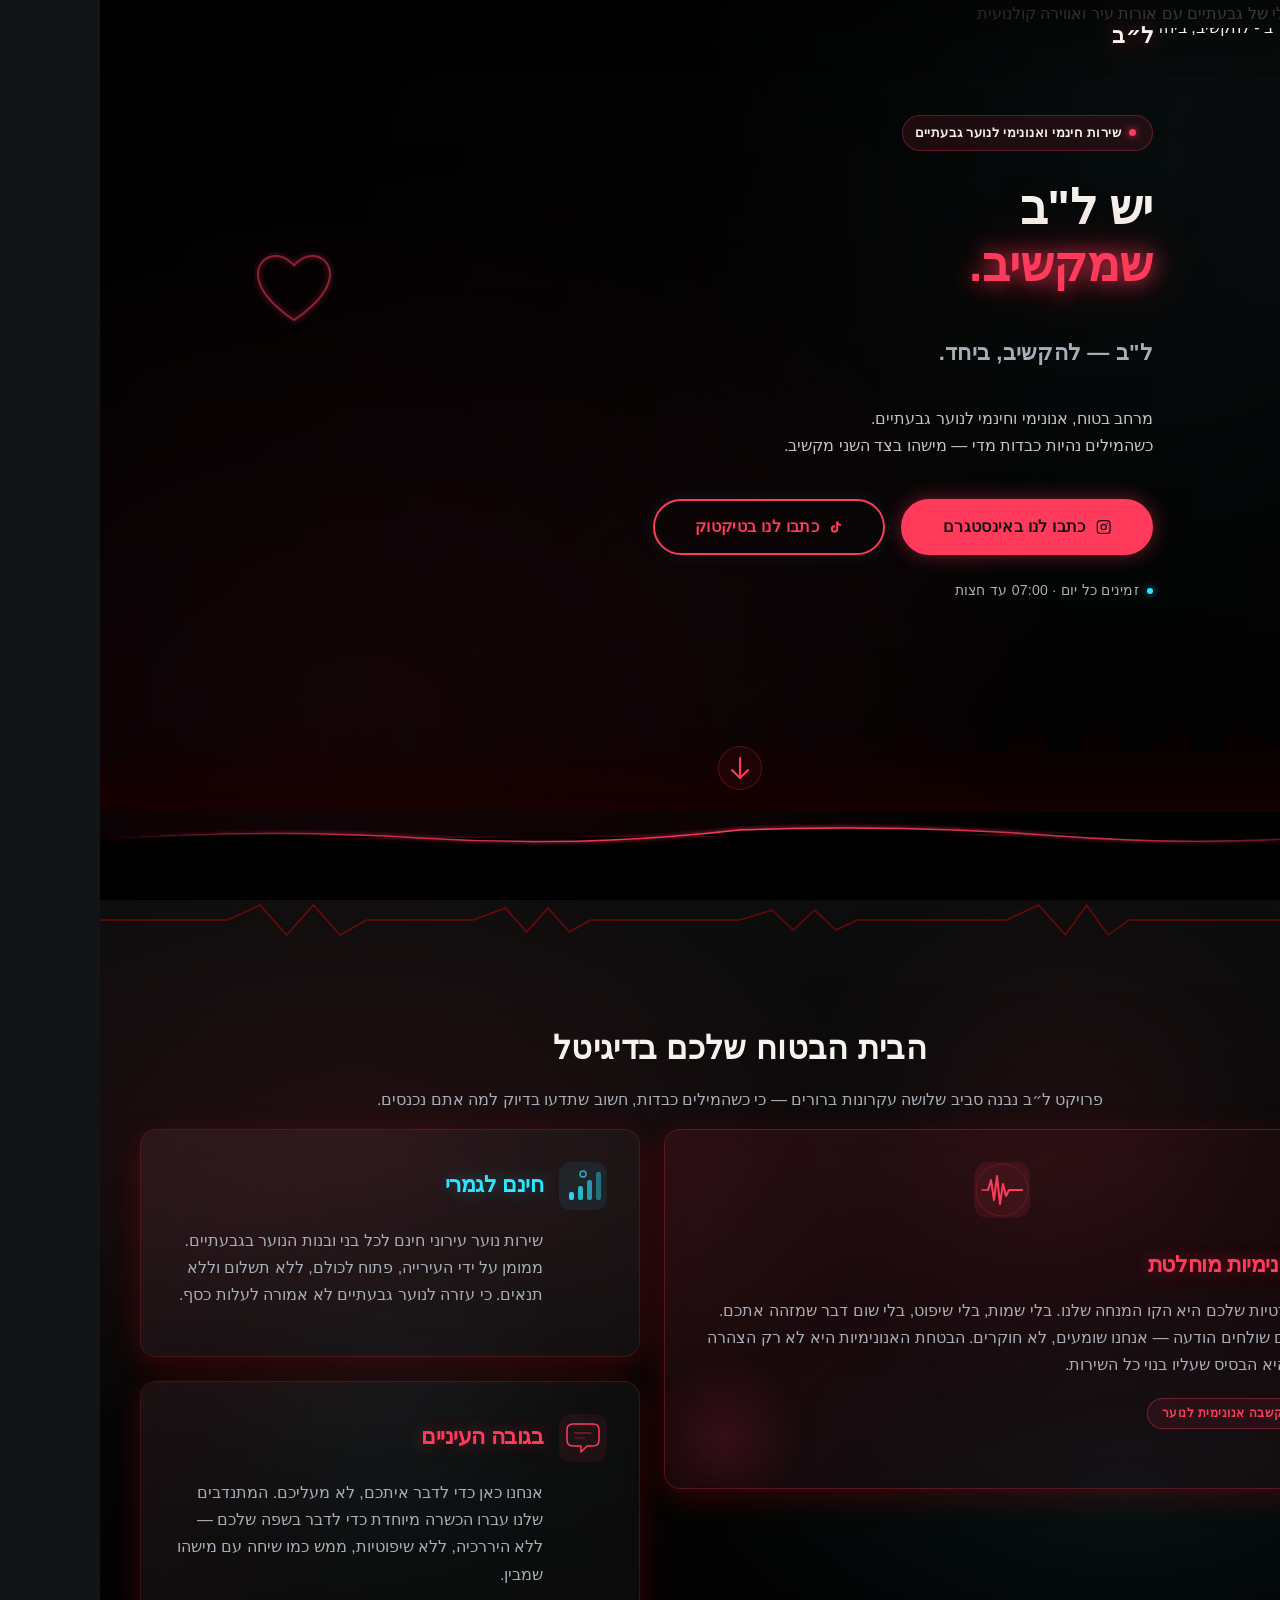
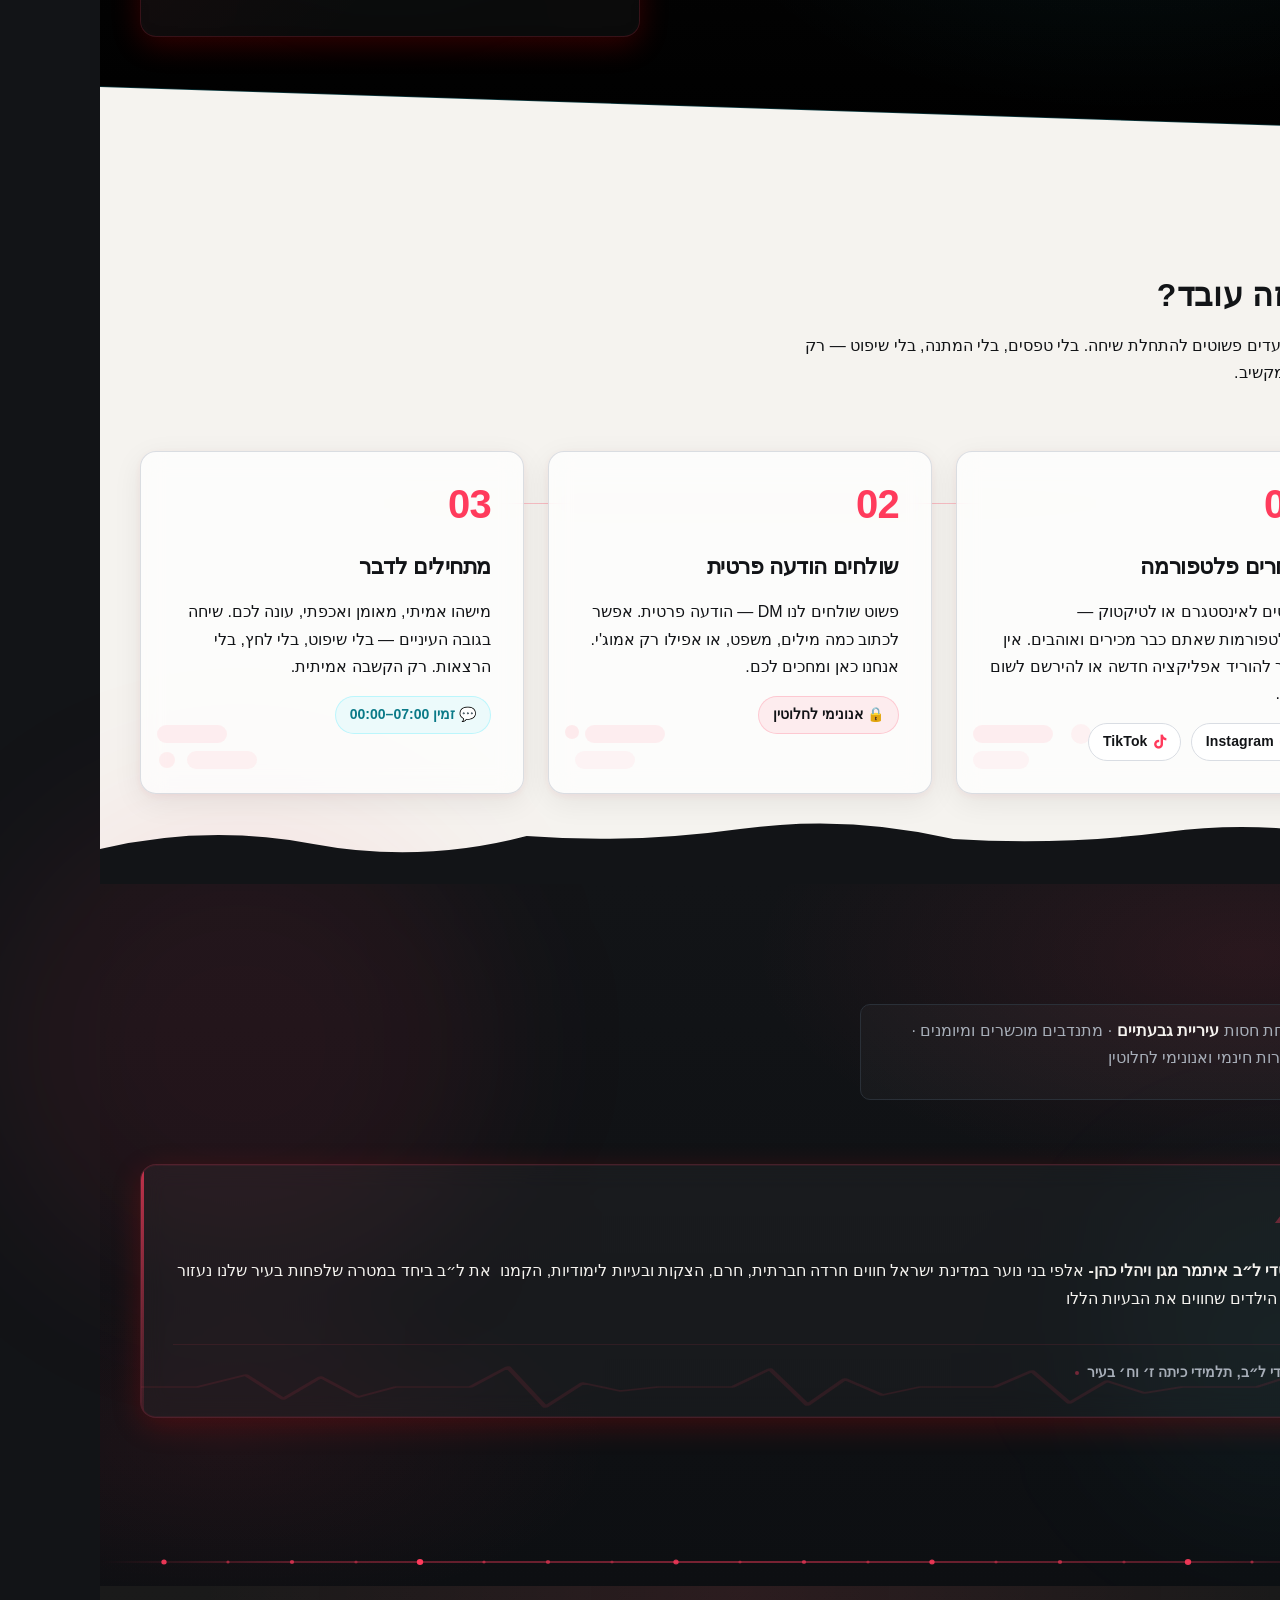
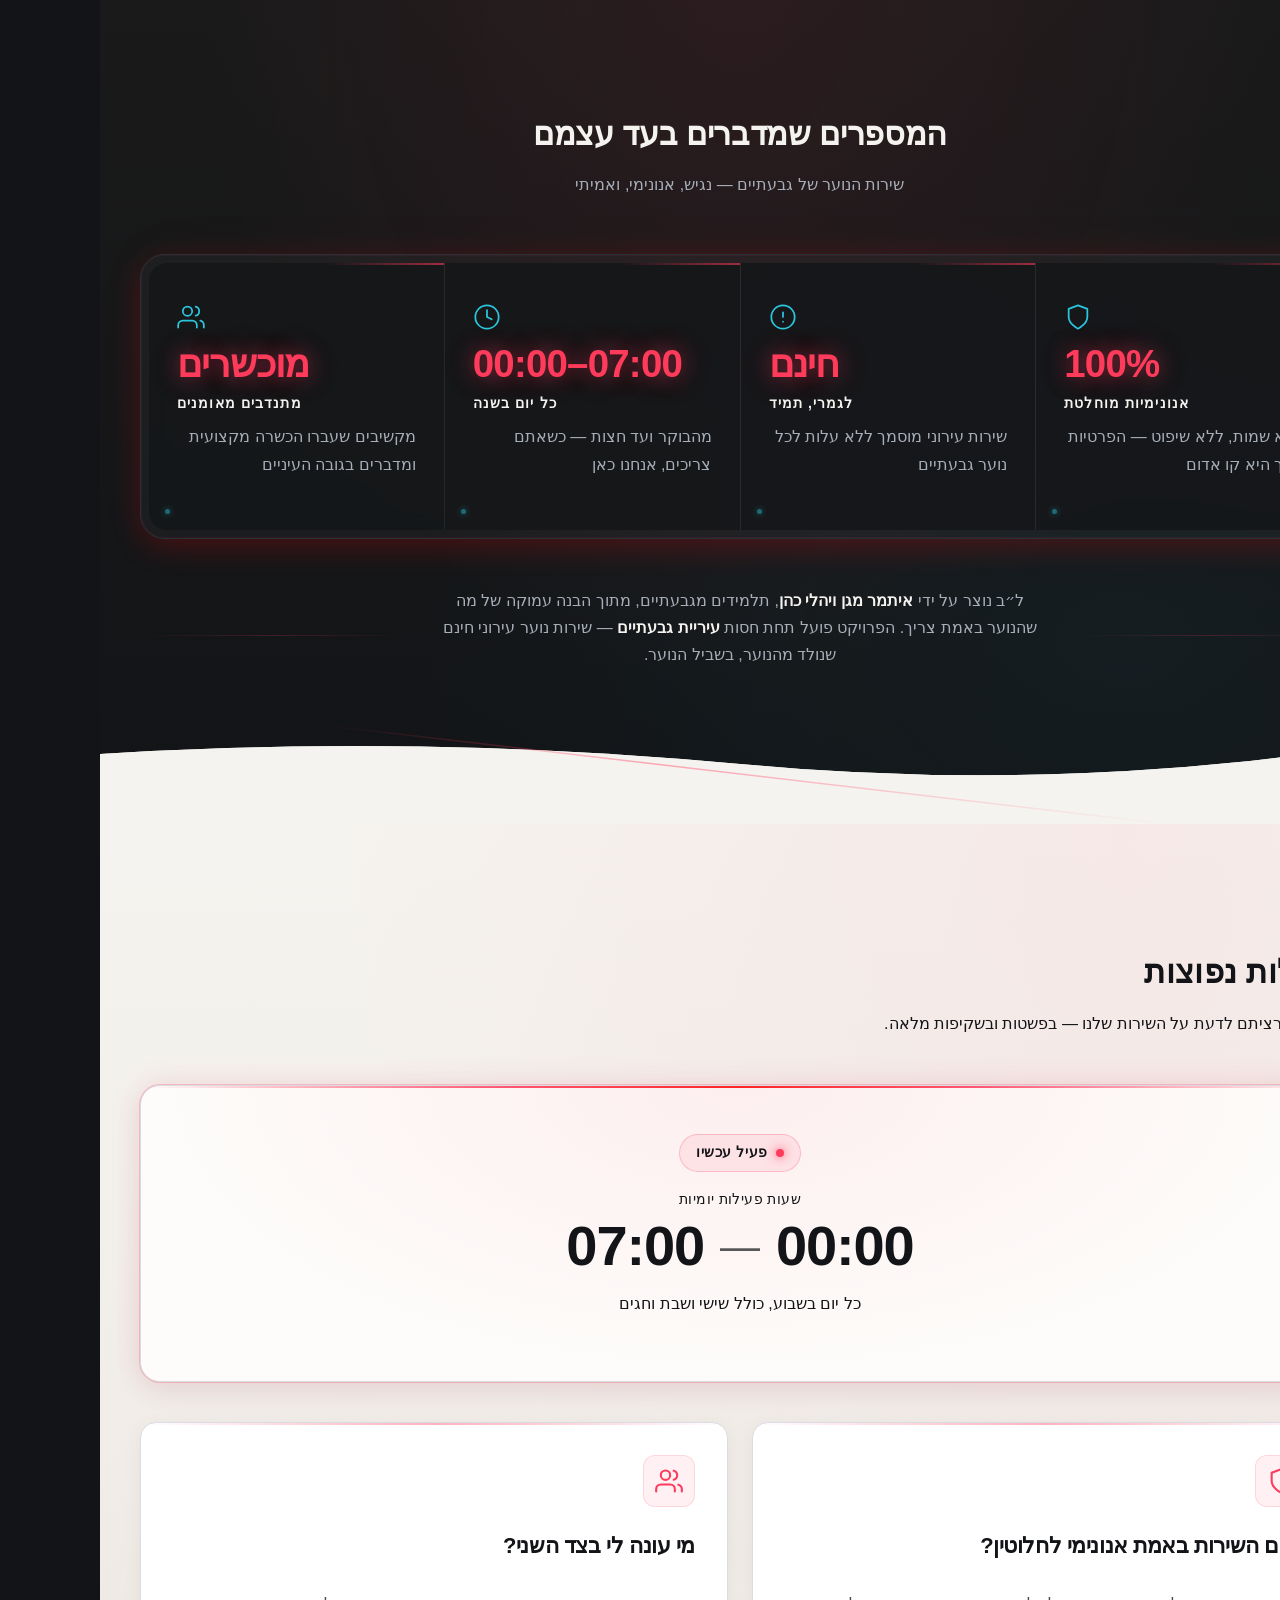
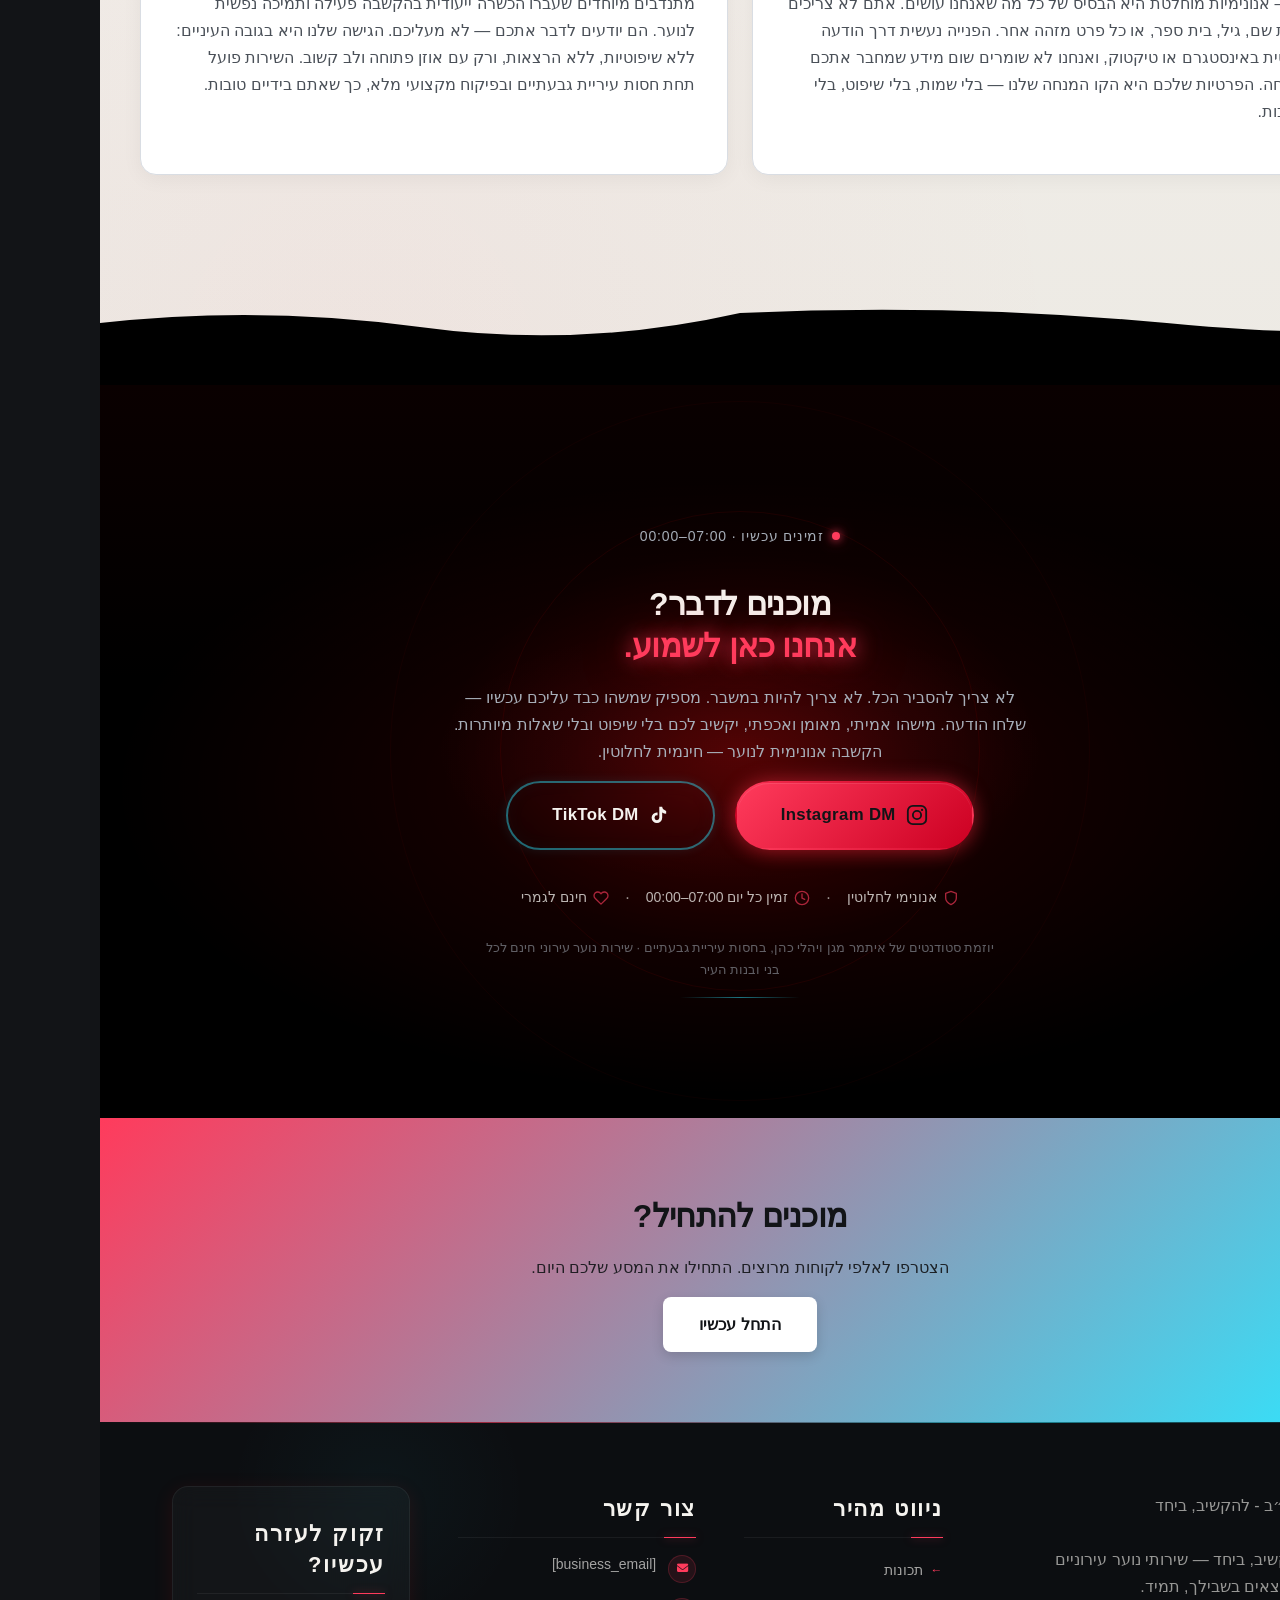
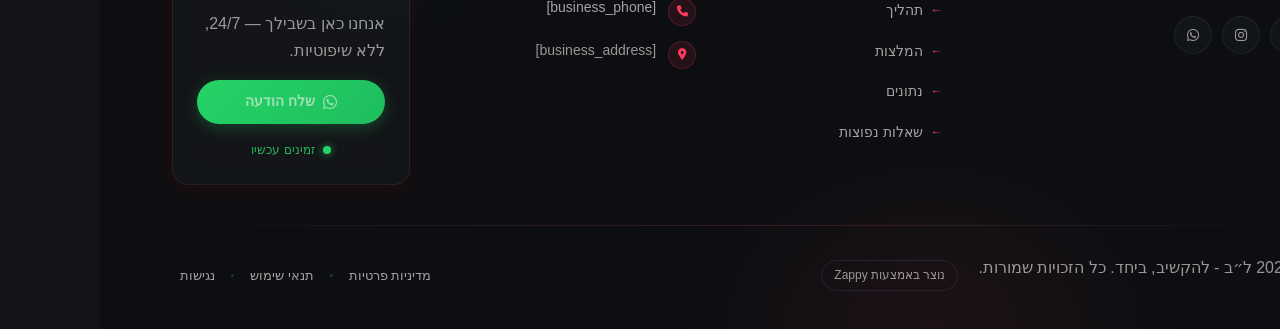
==== commit c5c23041: "Incremental sync: 1 page(s) — content_alignment" ====
--- a/public/index.html
+++ b/public/index.html
@@ -1 +1 @@
-<!doctype html><html dir="rtl" lang="he"><head><meta charset="UTF-8"><meta content="width=device-width,initial-scale=1" name="viewport"><meta content="index, follow" name="robots"><title>דברו איתנו — אנחנו מקשיבים | ל״ב - להקשיב, ביחד</title><meta content="שירות הקשבה אנונימי וחינמי לנוער גבעתיים — פתוח כל יום מ-7 בבוקר עד חצות. מתנדבים מיומנים שמדברים אליך בגובה העיניים, ללא שיפוטיות. כתבו לנו עכשיו." name="description"><meta content="עזרה לנוער גבעתיים, הקשבה אנונימית לנוער, שירות נוער עירוני חינם, תמיכה נפשית נוער, מרחב בטוח לנוער" name="keywords"><link href="/assets/favicon.ico" rel="icon" type="image/x-icon"><link href="/assets/favicon-16x16.png" rel="icon" type="image/png" sizes="16x16"><link href="/assets/favicon-32x32.png" rel="icon" type="image/png" sizes="32x32"><link href="/assets/favicon-48x48.png" rel="icon" type="image/png" sizes="48x48"><link href="/assets/favicon-192x192.png" rel="icon" type="image/png" sizes="192x192"><link href="/assets/favicon-512x512.png" rel="icon" type="image/png" sizes="512x512"><link href="/assets/apple-touch-icon.png" rel="apple-touch-icon"><script>!function(){"use strict";var t="5ee4a1ee-c976-4458-a2c9-4d60a9ae523c",e="https://api.zappy5.com/api/analytics/track",a=18e5,n=2592e6,o=!0,i=!0,r=!0;var s=function(){var e="zappy_visitor_"+t,a=null;try{if(a=localStorage.getItem(e)){var o=JSON.parse(a),i=Date.now();if(i-o.created<n)return o.lastSeen=i,localStorage.setItem(e,JSON.stringify(o)),o.id}}catch(t){console.warn("Zappy Analytics: LocalStorage not available")}var r="zv_"+Date.now()+"_"+Math.random().toString(36).substr(2,9);try{localStorage.setItem(e,JSON.stringify({id:r,created:Date.now(),lastSeen:Date.now()}))}catch(t){}return r}(),c=function(){var e="zappy_session_"+t,n=null;try{if(n=sessionStorage.getItem(e)){var o=JSON.parse(n),i=Date.now();if(i-o.timestamp<a)return o.timestamp=i,sessionStorage.setItem(e,JSON.stringify(o)),o.id}}catch(t){console.warn("Zappy Analytics: SessionStorage not available")}var r="zs_"+Date.now()+"_"+Math.random().toString(36).substr(2,9);try{sessionStorage.setItem(e,JSON.stringify({id:r,timestamp:Date.now()}))}catch(t){}return r}();function l(a,n){n=n||{};var o={website_id:t,event_type:a,page_path:window.location.pathname,referrer:document.referrer||"direct",visitor_id:s,session_id:c,metadata:n};if(navigator.sendBeacon){var i=new Blob([JSON.stringify(o)],{type:"application/json"});navigator.sendBeacon(e,i)}else fetch(e,{method:"POST",headers:{"Content-Type":"application/json"},body:JSON.stringify(o),keepalive:!0}).catch(function(t){console.warn("Zappy Analytics: Failed to track event",t)})}o&&l("pageview",{title:document.title,url:window.location.href}),i&&document.addEventListener("click",function(t){var e=t.target;if("BUTTON"===e.tagName||e.closest("button")){var a="BUTTON"===e.tagName?e:e.closest("button");l("click",{element:"button",text:a.textContent.trim().substring(0,100),id:a.id||null,class:a.className||null})}else if("A"===e.tagName||e.closest("a")){var n="A"===e.tagName?e:e.closest("a");l("navigation",{element:"link",text:n.textContent.trim().substring(0,100),href:n.href,external:n.hostname!==window.location.hostname})}},!0),r&&document.addEventListener("submit",function(t){var e=t.target;l("form_submit",{form_id:e.id||null,form_name:e.name||null,form_action:e.action||null,form_method:e.method||"GET"})},!0);var d=Date.now();window.addEventListener("beforeunload",function(){l("page_unload",{time_on_page:Math.floor((Date.now()-d)/1e3),page_path:window.location.pathname})}),window.zappyAnalytics={track:l,getVisitorId:function(){return s},getSessionId:function(){return c}}}()</script><meta content="דברו איתנו — אנחנו מקשיבים | ל״ב - להקשיב, ביחד" property="og:title"><meta content="שירות הקשבה אנונימי וחינמי לנוער גבעתיים — פתוח כל יום מ-7 בבוקר עד חצות. מתנדבים מיומנים שמדברים אליך בגובה העיניים, ללא שיפוטיות. כתבו לנו עכשיו." property="og:description"><meta content="summary_large_image" name="twitter:card"><meta content="דברו איתנו — אנחנו מקשיבים | ל״ב - להקשיב, ביחד" name="twitter:title"><meta content="שירות הקשבה אנונימי וחינמי לנוער גבעתיים — פתוח כל יום מ-7 בבוקר עד חצות. מתנדבים מיומנים שמדברים אליך בגובה העיניים, ללא שיפוטיות. כתבו לנו עכשיו." name="twitter:description"><meta content="website" property="og:type"><meta content="he_IL" property="og:locale"><link href="https://cdnjs.cloudflare.com/ajax/libs/font-awesome/6.4.0/css/all.min.css" rel="stylesheet"><link href="/assets/favicon.ico" rel="icon" type="image/x-icon"><link href="/assets/favicon-16x16.png" rel="icon" type="image/png" sizes="16x16"><link href="/assets/favicon-32x32.png" rel="icon" type="image/png" sizes="32x32"><link href="/assets/favicon-48x48.png" rel="icon" type="image/png" sizes="48x48"><link href="/assets/favicon-192x192.png" rel="icon" type="image/png" sizes="192x192"><link href="/assets/favicon-512x512.png" rel="icon" type="image/png" sizes="512x512"><link href="/assets/apple-touch-icon.png" rel="apple-touch-icon"><link href="https://cdn.jsdelivr.net/npm/vanilla-cookieconsent@3/dist/cookieconsent.css" rel="stylesheet"><script src="https://cdn.jsdelivr.net/npm/vanilla-cookieconsent@3/dist/cookieconsent.umd.js"></script><script src="https://cdn.jsdelivr.net/gh/mickidum/acc_toolbar/acctoolbar/acctoolbar.min.js"></script><link href="/styles.css" rel="stylesheet"><style id="zappy-dropdown-submenu-styles">#navMenu li:has(.sub-menu),.nav-menu li:has(.sub-menu),.navbar li:has(.sub-menu),nav li:has(.sub-menu){position:relative}#navMenu .sub-menu,.nav-menu .sub-menu,.navbar .sub-menu,nav .sub-menu{display:block!important;position:absolute!important;top:100%;left:0;min-width:220px;background:#fff;border-radius:8px;box-shadow:0 8px 25px rgba(0,0,0,.15);padding:8px 0;opacity:0;visibility:hidden;transform:translateY(10px);transition:all .3s ease;z-index:1000;list-style:none;pointer-events:none}#navMenu li:hover>.sub-menu,.nav-menu li:hover>.sub-menu,.navbar li:hover>.sub-menu,nav li:hover>.sub-menu{opacity:1!important;visibility:visible!important;transform:translateY(0)!important;pointer-events:auto!important}.sub-menu li{list-style:none;margin:0;padding:0}.sub-menu a{display:block!important;padding:10px 16px!important;color:var(--text-dark,#333)!important;font-weight:500;text-decoration:none;white-space:nowrap;transition:background-color .2s}.sub-menu .zappy-nav-child>a{padding-left:28px!important;font-size:.9em!important;opacity:.85!important}[dir=rtl] .sub-menu .zappy-nav-child>a,html[lang=ar] .sub-menu .zappy-nav-child>a,html[lang=he] .sub-menu .zappy-nav-child>a{padding-left:10px!important;padding-right:28px!important}.sub-menu .zappy-nav-parent>a{font-weight:600!important}.sub-menu a:hover{background-color:#f5f5f5}[dir=rtl] .nav-menu .sub-menu,[dir=rtl] .navbar .sub-menu,[dir=rtl] nav .sub-menu,html[lang=ar] .nav-menu .sub-menu,html[lang=ar] .navbar .sub-menu,html[lang=ar] nav .sub-menu,html[lang=he] .nav-menu .sub-menu,html[lang=he] .navbar .sub-menu,html[lang=he] nav .sub-menu{left:auto!important;right:0!important}.sub-menu:empty,.sub-menu:not(:has(li)):not(:has(> a)),.sub-menu:not(:has(li:not(.zappy-hidden-menu-item))):not(:has(> a)){display:none!important;opacity:0!important;visibility:hidden!important;pointer-events:none!important}li:has(.menu-group-title):hover>.sub-menu{opacity:1!important;visibility:visible!important;transform:translateY(0)!important;pointer-events:auto!important}#navMenu>li>.menu-group-title,.nav-menu>li>.menu-group-title{display:inline-block;padding:.5rem 1rem;cursor:default;user-select:none}@media (max-width:768px){#navMenu .sub-menu,.nav-menu .sub-menu,.navbar .sub-menu,nav .sub-menu{position:static!important;transform:none!important;box-shadow:none!important;background:0 0!important;max-height:0;overflow:hidden;opacity:0;visibility:hidden;transition:max-height .3s ease,opacity .3s ease;padding:0!important;border-radius:0!important}#navMenu .sub-menu.mobile-expanded,.nav-menu .sub-menu.mobile-expanded,.navbar .sub-menu.mobile-expanded{max-height:none!important;overflow-y:visible!important;opacity:1!important;visibility:visible!important;padding:8px 0 8px 16px!important}[dir=rtl] .sub-menu.mobile-expanded,html[lang=he] .sub-menu.mobile-expanded{padding:8px 16px 8px 0!important}#navMenu li:hover>.sub-menu,.nav-menu li:hover>.sub-menu,.navbar li:hover>.sub-menu,nav li:hover>.sub-menu{opacity:0;visibility:hidden;pointer-events:none}#navMenu li>.sub-menu.mobile-expanded,.nav-menu li>.sub-menu.mobile-expanded,.navbar li>.sub-menu.mobile-expanded,nav li>.sub-menu.mobile-expanded{opacity:1!important;visibility:visible!important;pointer-events:auto!important}#navMenu li:has(.sub-menu),.nav-menu li:has(.sub-menu),.navbar li:has(.sub-menu),nav li:has(.sub-menu){display:flex!important;flex-wrap:wrap!important;align-items:center!important;position:relative!important;min-height:44px!important}#navMenu li:has(.sub-menu)>a,.nav-menu li:has(.sub-menu)>a,.navbar li:has(.sub-menu)>a,nav li:has(.sub-menu)>a{flex:1!important;min-width:0!important}#navMenu li:has(.sub-menu)>.menu-group-title,.nav-menu li:has(.sub-menu)>.menu-group-title,.navbar li:has(.sub-menu)>.menu-group-title,nav li:has(.sub-menu)>.menu-group-title{flex:1!important;min-width:0!important;padding:0!important;line-height:inherit!important}#navMenu li:has(.sub-menu)>.sub-menu,.nav-menu li:has(.sub-menu)>.sub-menu,.navbar li:has(.sub-menu)>.sub-menu,nav li:has(.sub-menu)>.sub-menu{flex-basis:100%!important;width:100%!important}#navMenu li:has(.sub-menu)>a [class*=arrow],#navMenu li:has(.sub-menu)>a [class*=chevron],.nav-menu li:has(.sub-menu)>a .fa-angle-down,.nav-menu li:has(.sub-menu)>a .fa-chevron-down,.nav-menu li:has(.sub-menu)>a [class*=arrow],.nav-menu li:has(.sub-menu)>a [class*=chevron],nav li:has(.sub-menu)>a [class*=arrow],nav li:has(.sub-menu)>a [class*=chevron]{display:none!important;visibility:hidden!important}.mobile-submenu-toggle{display:flex!important;align-items:center!important;justify-content:center!important;width:44px!important;height:auto!important;background:0 0!important;border:none!important;cursor:pointer!important;color:var(--text-light)!important;position:static!important;flex-shrink:0!important;align-self:stretch!important;z-index:2!important;padding:0!important;margin:0!important}.mobile-submenu-toggle::after{content:''!important;width:0!important;height:0!important;border-left:6px solid transparent!important;border-right:6px solid transparent!important;border-top:7px solid currentColor!important;transition:transform .3s ease!important}.mobile-submenu-toggle.expanded::after{transform:rotate(180deg)!important}.sub-menu a{padding:10px 0!important;display:block!important;color:var(--text-light)!important;white-space:normal!important}.sub-menu .zappy-nav-child>a{padding-left:28px!important;font-size:.9em!important;opacity:.85!important}[dir=rtl] .sub-menu .zappy-nav-child>a,html[lang=ar] .sub-menu .zappy-nav-child>a,html[lang=he] .sub-menu .zappy-nav-child>a{padding-left:0!important;padding-right:28px!important}.sub-menu .zappy-nav-parent>a{font-weight:600!important}#navMenu.active,.nav-menu.active{max-width:100vw!important;overflow-x:hidden!important;box-sizing:border-box!important}.navbar .sub-menu li a,.zappy-products-dropdown .sub-menu a,nav.navbar .sub-menu li a{color:var(--text-light)!important}}@media (min-width:769px){.mobile-submenu-toggle{display:none!important}}</style><style id="zappy-widget-visibility">html[dir=rtl] .whatsapp-float{right:20px!important;left:auto!important}html:not([dir]) .whatsapp-float,html[dir=ltr] .whatsapp-float{left:20px!important;right:auto!important}html[dir=rtl] #mic-access-tool-general-button,html[dir=rtl] #mic-init-access-tool #mic-access-tool-general-button,html[dir=rtl] #mic-init-access-tool .mic-access-tool-general-button,html[dir=rtl] ._access-icon,html[dir=rtl] .mic-access-tool-general-button{left:20px!important;right:auto!important}html:not([dir]) #mic-access-tool-general-button,html:not([dir]) #mic-init-access-tool #mic-access-tool-general-button,html:not([dir]) #mic-init-access-tool .mic-access-tool-general-button,html:not([dir]) ._access-icon,html:not([dir]) .mic-access-tool-general-button,html[dir=ltr] #mic-access-tool-general-button,html[dir=ltr] #mic-init-access-tool #mic-access-tool-general-button,html[dir=ltr] #mic-init-access-tool .mic-access-tool-general-button,html[dir=ltr] ._access-icon,html[dir=ltr] .mic-access-tool-general-button{right:20px!important;left:auto!important}@media (max-width:768px){.whatsapp-float{display:flex!important}}@media (min-width:769px){.whatsapp-float{display:flex!important}}@media (max-width:768px){#mic-access-tool-general-button,#mic-init-access-tool #mic-access-tool-general-button,#mic-init-access-tool .mic-access-tool-general-button,._access-icon,.mic-access-tool-general-button{display:flex!important;visibility:visible!important;opacity:1!important;pointer-events:auto!important}#mic-access-tool-box.opened-mic-access-tool,#mic-init-access-tool #mic-access-tool-box.opened-mic-access-tool,.mic-access-tool-box.opened-mic-access-tool{visibility:visible!important;opacity:1!important;pointer-events:auto!important}}@media (min-width:769px){#mic-access-tool-general-button,#mic-init-access-tool #mic-access-tool-general-button,#mic-init-access-tool .mic-access-tool-general-button,._access-icon,.mic-access-tool-general-button{display:flex!important;visibility:visible!important;opacity:1!important;pointer-events:auto!important}#mic-access-tool-box.opened-mic-access-tool,#mic-init-access-tool #mic-access-tool-box.opened-mic-access-tool,.mic-access-tool-box.opened-mic-access-tool{visibility:visible!important;opacity:1!important;pointer-events:auto!important}}</style></head><body><nav class="navbar" dir="rtl"><button aria-label="Menu" class="mobile-toggle" id="mobileToggle"><svg viewBox="0 0 24 24" fill="none" height="24" width="24" class="hamburger-icon"><path d="M3 12h18M3 6h18M3 18h18" stroke="currentColor" stroke-width="2" stroke-linecap="round"></path></svg> <svg viewBox="0 0 24 24" fill="none" height="24" width="24" class="close-icon" style="display:none"><path d="M18 6L6 18M6 6l12 12" stroke="currentColor" stroke-width="2" stroke-linecap="round"></path></svg></button> <button aria-label="Call" class="phone-header-btn" data-phone="[business_phone]"><svg viewBox="0 0 24 24" fill="currentColor" height="20" width="20"><path d="M22 16.92v3a2 2 0 0 1-2.18 2 19.79 19.79 0 0 1-8.63-3.07 19.5 19.5 0 0 1-6-6 19.79 19.79 0 0 1-3.07-8.67A2 2 0 0 1 4.11 2h3a2 2 0 0 1 2 1.72 12.84 12.84 0 0 0 .7 2.81 2 2 0 0 1-.45 2.11L8.09 9.91a16 16 0 0 0 6 6l1.27-1.27a2 2 0 0 1 2.11-.45 12.84 12.84 0 0 0 2.81.7A2 2 0 0 1 22 16.92z"></path></svg></button><div class="nav-container"><div class="nav-right-group"><div class="nav-brand"><a href="/" class="logo-link"><img alt="ל״ב - להקשיב, ביחד" src="/assets/logo.webp" class="logo"></a></div><ul class="nav-menu" id="navMenu"></ul></div><div class="nav-cta-container"></div></div></nav><script>window.addEventListener("load",function(){const e=document.querySelector(".navbar, nav, header");if(!e)return void console.log("[Navbar] Navbar element not found");let t=document.getElementById("mobileToggle")||document.querySelector(".mobile-toggle")||document.querySelector(".hamburger")||document.querySelector(".hamburger-menu")||document.querySelector(".menu-toggle")||document.querySelector(".burger-menu")||document.querySelector('[aria-label="Menu"]')||document.querySelector('[aria-label="תפריט"]');const o=document.querySelector(".phone-header-btn"),n=window.getComputedStyle(e);let r=n.backgroundColor;if(console.log("[Navbar] Initial navbar background:",r),"transparent"===r||"rgba(0, 0, 0, 0)"===r||r.startsWith("rgba")&&r.includes(", 0)")){const e=n.backgroundImage;if(e&&"none"!==e)console.log("[Navbar] Navbar has background image/gradient, using dark text"),r="rgb(240, 240, 240)";else{const e=window.getComputedStyle(document.body).backgroundColor;console.log("[Navbar] Navbar transparent, using body background:",e),r=e}}const i=r.match(/\d+/g);if(i&&i.length>=3){const e=(.299*parseInt(i[0])+.587*parseInt(i[1])+.114*parseInt(i[2]))/255;console.log("[Navbar] Mobile button colors preserved from Claude CSS (luminance:",e.toFixed(2)+")");const n=document.createElement("style");n.id="zappy-mobile-nav-fix";document.documentElement.lang;document.documentElement.dir,n.textContent='\n        /* Hide mobile buttons on desktop, show only on mobile */\n        @media (min-width: 769px) {\n          .mobile-toggle,\n          .phone-header-btn {\n            display: none !important;\n          }\n        }\n        \n        /* Show and position mobile buttons correctly on mobile */\n        @media (max-width: 768px) {\n          .mobile-toggle,\n          .phone-header-btn {\n            position: absolute !important;\n            top: 0 !important;\n            bottom: 0 !important;\n            margin-top: auto !important;\n            margin-bottom: auto !important;\n            z-index: 1001 !important;\n            display: flex !important;\n            align-items: center !important;\n            justify-content: center !important;\n            width: 36px !important;\n            height: 36px !important;\n            border-radius: 50% !important;\n            border: none !important;\n            cursor: pointer !important;\n            padding: 6px !important;\n            background: none !important;\n            color: var(--nav-text, var(--text-light)) !important;\n            touch-action: manipulation !important;\n            -webkit-tap-highlight-color: transparent !important;\n          }\n          \n          /* LTR positioning (default): hamburger LEFT, phone RIGHT */\n          html:not([dir="rtl"]):not([lang="he"]):not([lang="ar"]) .mobile-toggle,\n          html[dir="ltr"] .mobile-toggle {\n            left: 12px !important;\n            right: auto !important;\n          }\n          html:not([dir="rtl"]):not([lang="he"]):not([lang="ar"]) .phone-header-btn,\n          html[dir="ltr"] .phone-header-btn {\n            right: 12px !important;\n            left: auto !important;\n          }\n          \n          /* RTL positioning: hamburger RIGHT, phone LEFT */\n          html[dir="rtl"] .mobile-toggle,\n          html[lang="he"] .mobile-toggle,\n          html[lang="ar"] .mobile-toggle {\n            right: 12px !important;\n            left: auto !important;\n          }\n          html[dir="rtl"] .phone-header-btn,\n          html[lang="he"] .phone-header-btn,\n          html[lang="ar"] .phone-header-btn {\n            left: 12px !important;\n            right: auto !important;\n          }\n          \n          /* CRITICAL: Ensure nav-container has min-height on mobile */\n          /* All children are positioned absolutely/fixed on mobile, so height:auto collapses to 0 */\n          .nav-container {\n            min-height: 70px !important;\n            position: relative !important;\n          }\n          \n          /* Ensure SVG icons are properly sized and inherit color */\n          .mobile-toggle svg,\n          .phone-header-btn svg {\n            width: 24px !important;\n            height: 24px !important;\n            /* Don\'t force display - let JavaScript control hamburger/close toggle */\n          }\n          \n          /* Reset nav-cta-container on mobile - remove desktop box-shadow/padding */\n          /* that creates a visible ghost box when CTA button is hidden */\n          .nav-cta-container {\n            box-shadow: none !important;\n            padding: 0 !important;\n          }\n          \n          /* Hide nav-cta-container entirely on mobile when there\'s no lang-switcher */\n          /* (only the CTA button is inside, and it\'s hidden on mobile) */\n          .nav-cta-container:not(:has(.lang-switcher)) {\n            display: none !important;\n          }\n          \n          /* CRITICAL: Prevent hero image fade gradient from bleeding over headline text */\n          /* The .image-fade-gradient has bottom: -30px (extends below parent) */\n          /* On mobile stacked layout, this overlaps the h1 text below the image */\n          .hero-image-column {\n            overflow: hidden !important;\n          }\n          .image-fade-gradient {\n            bottom: 0 !important;\n          }\n          \n          /* Hide desktop language switcher on mobile - hamburger menu handles it */\n          /* High specificity to override stored CSS */\n          .lang-switcher,\n          .nav-cta-container .lang-switcher,\n          .nav-container .lang-switcher,\n          .navbar .lang-switcher,\n          .navbar .nav-cta-container .lang-switcher {\n            display: none !important;\n          }\n        }\n      ';const r=document.getElementById("zappy-mobile-nav-fix");r&&r.remove(),document.head.appendChild(n),console.log("[Navbar] Critical CSS injected for mobile nav positioning");const a=window.innerWidth<=768;if(t){const e=t.querySelector(".hamburger-icon"),o=t.querySelector(".close-icon");e&&(e.style.setProperty("width","24px","important"),e.style.setProperty("height","24px","important"),e.style.setProperty("display","block","important")),o&&(o.style.setProperty("width","24px","important"),o.style.setProperty("height","24px","important"),o.style.setProperty("display","none","important")),a?(t.style.setProperty("position","absolute","important"),t.style.setProperty("top","0","important"),t.style.setProperty("bottom","0","important"),t.style.setProperty("margin-top","auto","important"),t.style.setProperty("margin-bottom","auto","important"),t.style.setProperty("z-index","1001","important"),t.style.removeProperty("left"),t.style.removeProperty("right"),console.log("[Navbar] Mobile toggle positioning applied (mobile viewport)")):(t.style.removeProperty("position"),t.style.removeProperty("top"),t.style.removeProperty("transform"),t.style.removeProperty("z-index"),t.style.removeProperty("left"),t.style.removeProperty("right"),console.log("[Navbar] Desktop viewport - cleared mobile toggle inline positioning"))}if(o){const e=o.querySelector("svg");e&&(e.style.width="24px",e.style.height="24px",e.setAttribute("width","24"),e.setAttribute("height","24")),a?(o.style.setProperty("position","absolute","important"),o.style.setProperty("top","0","important"),o.style.setProperty("bottom","0","important"),o.style.setProperty("margin-top","auto","important"),o.style.setProperty("margin-bottom","auto","important"),o.style.setProperty("z-index","1001","important"),o.style.removeProperty("left"),o.style.removeProperty("right"),console.log("[Navbar] Phone button positioning applied (mobile viewport)")):(o.style.removeProperty("position"),o.style.removeProperty("top"),o.style.removeProperty("transform"),o.style.removeProperty("z-index"),o.style.removeProperty("left"),o.style.removeProperty("right"),console.log("[Navbar] Desktop viewport - cleared phone button inline positioning"))}}else console.log("[Navbar] Could not parse background color:",r);t=document.getElementById("mobileToggle")||document.querySelector(".mobile-toggle")||document.querySelector(".hamburger")||document.querySelector(".hamburger-menu")||document.querySelector(".menu-toggle")||document.querySelector(".burger-menu")||document.querySelector('[aria-label="Menu"]')||document.querySelector('[aria-label="תפריט"]');const a=document.getElementById("navMenu")||document.querySelector(".nav-menu")||document.querySelector(".nav-links")||document.querySelector("nav ul:not(.submenu)");if(!t||!a)return void console.log("[Navbar] Mobile toggle or menu not found:",{toggle:!!t,menu:!!a});a.id||(a.id="navMenu"),console.log("[Navbar] Initializing mobile menu...");const l=t.cloneNode(!0);t.parentNode.replaceChild(l,t);var s=0;function p(e){var t=Date.now();t-s<300||(s=t,function(e){e.preventDefault(),e.stopPropagation();const t=l.querySelector(".hamburger-icon"),o=l.querySelector(".close-icon");a.classList.contains("active")?(a.classList.remove("active"),t&&t.style.setProperty("display","block","important"),o&&o.style.setProperty("display","none","important"),document.body.style.overflow="",console.log("[Navbar] Menu closed")):(a.classList.add("active"),t&&t.style.setProperty("display","none","important"),o&&o.style.setProperty("display","block","important"),document.body.style.overflow="hidden",console.log("[Navbar] Menu opened"))}(e))}l.addEventListener("click",p),l.addEventListener("touchend",p),a.querySelectorAll("a").forEach(function(e){e.addEventListener("click",function(){if("#"===this.getAttribute("href"))return;const e=l.querySelector(".hamburger-icon"),t=l.querySelector(".close-icon");a.classList.remove("active"),e&&e.style.setProperty("display","block","important"),t&&t.style.setProperty("display","none","important"),document.body.style.overflow="",console.log("[Navbar] Menu closed (link clicked)")})});var c=a.querySelectorAll(".dropdown-toggle");c.forEach(function(e){e.addEventListener("click",function(e){e.preventDefault(),e.stopPropagation();var t=this.closest(".nav-dropdown");t&&(t.parentNode.querySelectorAll(".nav-dropdown.open").forEach(function(e){e!==t&&e.classList.remove("open")}),t.classList.toggle("open"),console.log("[Navbar] Dropdown toggled:",t.classList.contains("open")?"open":"closed"))})}),document.addEventListener("click",function(e){e.target.closest(".nav-dropdown")||document.querySelectorAll(".nav-dropdown.open").forEach(function(e){e.classList.remove("open")})}),console.log("[Navbar] Dropdown handlers initialized for "+c.length+" dropdowns"),o&&o.addEventListener("click",function(){const e=document.querySelectorAll('a[href^="tel:"]'),t=e.length>0?e[0].getAttribute("href").replace("tel:",""):"[business_phone]";window.location.href="tel:"+t,console.log("[Navbar] Phone button clicked")}),console.log("[Navbar] Mobile menu initialized successfully")})</script><main><section class="index-hero-section" data-layout-spec="בית-hero" dir="rtl" id="index-hero-section" data-hero-type="fullscreen-scrim"><div class="index-hero-bg"><div style="position:absolute !important;top:0px !important;left:0px !important;width:100% !important;height:100% !important;max-width:none !important;margin-left:0px !important;margin-right:0px !important;display:block !important;z-index:1 !important;overflow:hidden !important" data-element-id="img-1778241905182-ml6ohcb3t" data-element-type="image" data-zappy-wrapper-margins-applied="true" data-zappy-zoom-clip="true" data-zappy-zoom-wrapper="true" data-zappy-zoom-wrapper-align="center" data-zappy-zoom-wrapper-height="944px" data-zappy-zoom-wrapper-width="1651px" data-zappy-zoom-wrapper-width-mode="full"><img alt="נוף עירוני לילי של גבעתיים עם אורות עיר ואווירה קולנועית" src="/assets/site-index-hero-image-1-1778242564537-3pultz.webp?v=1778242566795" data-context="Cinematic night-time urban Givataim Israel street scene, dark moody atmosphere, city lights glowing in the distance, subtle phone screen blue-white notification glow reflecting on wet pavement, deep charcoal and black color grade, neon red ambient light hints, bokeh city background, cinematic wide angle, youth social welfare emotional atmosphere, photorealistic, high contrast, dark film look" data-element-id="img-1778241905182-ml6ohcb3t" data-element-type="image" data-hero-background="true" data-hero-bg="true" data-placeholder="index-hero-image-1" data-zappy-object-position="50% 33%" data-zappy-original-height="943.984375" data-zappy-original-width="1651" data-zappy-zoom="1" height="1080" style="object-position:50% 33% !important;width:100%;height:100%;object-fit:cover;margin:0px !important;position:absolute !important;left:-1.220634% !important;top:0% !important;max-width:none !important;max-height:none !important;display:block !important" width="1920"></div></div><div class="index-hero-scrim" aria-hidden="true"></div><div class="index-hero-heart-deco" aria-hidden="true"><svg viewBox="0 0 80 74" xmlns="http://www.w3.org/2000/svg" aria-hidden="true" fill="none" height="74" width="80" data-no-icon-edit="true"><path d="M40 68 C40 68 4 46 4 22 C4 11 12 4 22 4 C28.6 4 34.6 7.4 40 13.2 C45.4 7.4 51.4 4 58 4 C68 4 76 11 76 22 C76 46 40 68 40 68Z" fill="none" stroke="#FF3B5C" stroke-width="2" filter="url(#heartGlow)"></path><defs><filter height="180%" id="heartGlow" width="180%" x="-40%" y="-40%"><feGaussianBlur result="blur" stdDeviation="3"></feGaussianBlur><feMerge><feMergeNode in="blur"></feMergeNode><feMergeNode in="SourceGraphic"></feMergeNode></feMerge></filter></defs></svg></div><div class="index-hero-skyline" aria-hidden="true"><svg viewBox="0 0 1440 160" xmlns="http://www.w3.org/2000/svg" aria-hidden="true" height="160" width="100%" data-no-icon-edit="true" preserveAspectRatio="none"><defs><linearGradient id="skylineGrad" x1="0" x2="0" y1="0" y2="1"><stop offset="0%" stop-color="#1A0000" stop-opacity="0"></stop><stop offset="100%" stop-color="#1A0000" stop-opacity="0.9"></stop></linearGradient></defs><path d="M0,160 L0,110 L40,110 L40,90 L60,90 L60,80 L80,80 L80,95 L100,95 L100,70 L115,70 L115,95 L130,95 L130,60 L145,60 L145,95 L160,95 L160,85 L180,85 L180,100 L200,100 L200,75 L215,75 L215,55 L225,55 L225,75 L240,75 L240,100 L260,100 L260,88 L280,88 L280,65 L295,65 L295,88 L310,88 L310,75 L330,75 L330,100 L360,100 L360,80 L380,80 L380,60 L395,60 L395,80 L410,80 L410,95 L440,95 L440,70 L460,70 L460,50 L475,50 L475,70 L490,70 L490,95 L520,95 L520,80 L540,80 L540,100 L570,100 L570,85 L590,85 L590,65 L605,65 L605,85 L620,85 L620,100 L650,100 L650,75 L670,75 L670,55 L685,55 L685,75 L700,75 L700,100 L730,100 L730,88 L750,88 L750,70 L765,70 L765,88 L780,88 L780,100 L810,100 L810,80 L830,80 L830,60 L845,60 L845,80 L860,80 L860,95 L890,95 L890,70 L910,70 L910,50 L925,50 L925,70 L940,70 L940,95 L970,95 L970,80 L990,80 L990,100 L1020,100 L1020,85 L1040,85 L1040,65 L1055,65 L1055,85 L1070,85 L1070,100 L1100,100 L1100,75 L1120,75 L1120,55 L1135,55 L1135,75 L1150,75 L1150,100 L1180,100 L1180,88 L1200,88 L1200,70 L1215,70 L1215,88 L1230,88 L1230,100 L1260,100 L1260,80 L1280,80 L1280,60 L1295,60 L1295,80 L1310,80 L1310,95 L1340,95 L1340,70 L1360,70 L1360,50 L1375,50 L1375,70 L1390,70 L1390,95 L1440,95 L1440,160 Z" fill="url(#skylineGrad)"></path></svg></div><div class="index-hero-content"><div class="index-hero-inner"><div class="index-hero-badge"><span class="index-hero-badge-dot" aria-hidden="true"></span> <span>שירות חינמי ואנונימי לנוער גבעתיים</span></div><h1 class="index-hero-h1">יש ל"ב<br><span class="index-hero-h1-sub">שמקשיב.</span></h1><h3 class="index-hero-h3">ל"ב — להקשיב, ביחד.</h3><p class="index-hero-body">מרחב בטוח, אנונימי וחינמי לנוער גבעתיים.<br>כשהמילים נהיות כבדות מדי — מישהו בצד השני מקשיב.</p><div class="index-hero-ctas"><a href="https://www.instagram.com/project_lev26?igsh=enJ6bHQ4NTlqM3Zr&amp;utm_source=qr" class="btn btn-primary index-hero-btn-primary" target="_blank" rel="noopener noreferrer" data-element-id="btn-1778241905177-4pgi733al" data-element-type="button" data-native-element="true" style="outline:currentcolor;border-color:var(--primary-color, var(--primary, #8B0000)) !important;color:rgb(18, 20, 23) !important;background-color:var(--primary-color, var(--primary, #8B0000)) !important;background-image:none !important"><svg viewBox="0 0 24 24" xmlns="http://www.w3.org/2000/svg" aria-hidden="true" fill="none" height="20" width="20" data-element-type="icon" data-icon-type="svg"><rect height="20" rx="5" width="20" x="2" y="2" stroke="currentColor" stroke-width="2" ry="5"></rect><circle cx="12" cy="12" r="4" stroke="currentColor" stroke-width="2"></circle><circle cx="17.5" cy="6.5" r="1.2" fill="currentColor"></circle></svg> <span style="color:rgb(18, 20, 23) !important">כתבו לנו באינסטגרם</span> </a><a href="https://www.tiktok.com/@project_lev22?_r=1&amp;_t=ZS-96Bel2gjshR" class="btn btn-outline btn-secondary index-hero-btn-secondary" target="_blank" rel="noopener noreferrer" data-element-id="btn-1778241905177-k8ksozqn5" data-element-type="button" data-native-element="true" style="border-color:var(--primary-color, var(--primary, #8B0000)) !important;color:var(--primary-color, var(--primary, #8B0000)) !important;background-color:transparent !important;background-image:none !important"><svg viewBox="0 0 24 24" xmlns="http://www.w3.org/2000/svg" aria-hidden="true" fill="none" height="18" width="18" data-element-type="icon" data-icon-type="svg"><path d="M19.59 6.69a4.83 4.83 0 01-3.77-4.25V2h-3.45v13.67a2.89 2.89 0 01-2.88 2.5 2.89 2.89 0 01-2.89-2.89 2.89 2.89 0 012.89-2.89c.28 0 .54.04.79.1V9.01a6.27 6.27 0 00-.79-.05 6.34 6.34 0 00-6.34 6.34 6.34 6.34 0 006.34 6.34 6.34 6.34 0 006.33-6.34V8.69a8.18 8.18 0 004.78 1.52V6.74a4.85 4.85 0 01-1.01-.05z" fill="currentColor"></path></svg> <span>כתבו לנו בטיקטוק</span></a></div><div class="index-hero-hours"><span class="index-hero-hours-dot" aria-hidden="true"></span> <span>זמינים כל יום · 07:00 עד חצות</span></div></div></div><div class="index-hero-scroll-arrow" aria-label="גלול למטה"><svg viewBox="0 0 28 28" xmlns="http://www.w3.org/2000/svg" aria-hidden="true" fill="none" height="28" width="28" data-no-icon-edit="true"><path d="M14 4 L14 22" stroke="#FF3B5C" stroke-width="2" stroke-linecap="round"></path><path d="M6 16 L14 24 L22 16" stroke="#FF3B5C" stroke-width="2" stroke-linecap="round" stroke-linejoin="round"></path></svg></div><div class="index-hero-divider-wrapper"><svg viewBox="0 0 1440 90" xmlns="http://www.w3.org/2000/svg" aria-hidden="true" height="90" width="100%" data-no-icon-edit="true" preserveAspectRatio="none"><defs><linearGradient id="neonLineGrad" x1="0" x2="1" y1="0" y2="0"><stop offset="0%" stop-color="#FF3B5C" stop-opacity="0"></stop><stop offset="20%" stop-color="#FF3B5C" stop-opacity="0.7"></stop><stop offset="50%" stop-color="#FF3B5C" stop-opacity="1"></stop><stop offset="80%" stop-color="#FF3B5C" stop-opacity="0.7"></stop><stop offset="100%" stop-color="#FF3B5C" stop-opacity="0"></stop></linearGradient><filter height="500%" id="neonLineFilt" width="120%" x="-10%" y="-200%"><feGaussianBlur result="blur" stdDeviation="2"></feGaussianBlur><feMerge><feMergeNode in="blur"></feMergeNode><feMergeNode in="SourceGraphic"></feMergeNode></feMerge></filter></defs><path d="M0,90 L0,30 Q180,18 360,28 T720,20 Q900,14 1080,26 T1440,22 L1440,90 Z" fill="#000000"></path><path d="M0,30 Q180,18 360,28 T720,20 Q900,14 1080,26 T1440,22" fill="#000000" stroke="url(#neonLineGrad)" stroke-width="1.5" filter="url(#neonLineFilt)"></path></svg></div></section><section class="index-features-section" data-layout-spec="בית-features" dir="rtl" id="features"><div class="index-features-section__bloom index-features-section__bloom--red" aria-hidden="true"></div><div class="index-features-section__bloom index-features-section__bloom--cyan" aria-hidden="true"></div><div class="index-features-section__heartbeat" aria-hidden="true"><svg viewBox="0 0 1200 40" xmlns="http://www.w3.org/2000/svg" aria-hidden="true" data-no-icon-edit="true" preserveAspectRatio="none"><polyline points="0,20 120,20 150,5 175,35 200,5 225,35 250,20 350,20 380,8 400,32 420,8 440,32 460,20 600,20 630,10 650,30 670,10 690,30 710,20 850,20 880,5 905,35 925,5 945,35 965,20 1200,20" fill="none" stroke="#FF0000" stroke-width="1.5" opacity="0.55"></polyline></svg></div><div class="index-features-section__container"><header class="index-features-section__header"><h2 class="index-features-section__title">הבית הבטוח שלכם בדיגיטל</h2><p class="index-features-section__subtitle">פרויקט ל״ב נבנה סביב שלושה עקרונות ברורים — כי כשהמילים כבדות, חשוב שתדעו בדיוק למה אתם נכנסים.</p></header><div class="index-features-section__grid"><article class="index-features-section__card index-features-section__card--primary"><div class="index-features-section__card-icon" aria-hidden="true"><svg viewBox="0 0 56 56" xmlns="http://www.w3.org/2000/svg" fill="none" height="56" width="56" data-element-type="icon" data-icon-type="svg"><rect height="56" rx="14" width="56" fill="rgba(255,59,92,0.1)"></rect><line x1="8" x2="14" y1="28" y2="28" stroke="#FF3B5C" stroke-width="1.5" stroke-linecap="round"></line><polyline points="14,28 17,18 20,38 23,14 26,42 29,22 32,34 35,28 48,28" fill="none" stroke="#FF3B5C" stroke-width="2" stroke-linecap="round" stroke-linejoin="round"></polyline><circle cx="28" cy="28" r="26" fill="none" stroke="rgba(255,59,92,0.2)" stroke-width="1"></circle></svg></div><div class="index-features-section__card-content"><h3 class="index-features-section__card-title">אנונימיות מוחלטת</h3><p class="index-features-section__card-text">הפרטיות שלכם היא הקו המנחה שלנו. בלי שמות, בלי שיפוט, בלי שום דבר שמזהה אתכם. אתם שולחים הודעה — אנחנו שומעים, לא חוקרים. הבטחת האנונימיות היא לא רק הצהרה — היא הבסיס שעליו בנוי כל השירות.</p><div class="index-features-section__card-badge">הקשבה אנונימית לנוער</div></div></article><div class="index-features-section__secondary-stack"><article class="index-features-section__card index-features-section__card--secondary"><div class="index-features-section__card-icon" aria-hidden="true"><svg viewBox="0 0 48 48" xmlns="http://www.w3.org/2000/svg" fill="none" height="48" width="48" data-element-type="icon" data-icon-type="svg"><rect height="48" rx="12" width="48" fill="rgba(46,230,255,0.08)"></rect><rect height="8" rx="2" width="5" fill="#2EE6FF" x="10" y="30" opacity="0.9"></rect><rect height="14" rx="2" width="5" fill="#2EE6FF" x="19" y="24" opacity="0.75"></rect><rect height="20" rx="2" width="5" fill="#2EE6FF" x="28" y="18" opacity="0.6"></rect><rect height="28" rx="2" width="5" fill="#2EE6FF" x="37" y="10" opacity="0.4"></rect><circle cx="24" cy="12" r="3" fill="none" stroke="#2EE6FF" stroke-width="1.5" opacity="0.7"></circle></svg></div><div class="index-features-section__card-content"><h3 class="index-features-section__card-title index-features-section__card-title--cyan">חינם לגמרי</h3><p class="index-features-section__card-text">שירות נוער עירוני חינם לכל בני ובנות הנוער בגבעתיים. ממומן על ידי העירייה, פתוח לכולם, ללא תשלום וללא תנאים. כי עזרה לנוער גבעתיים לא אמורה לעלות כסף.</p></div></article><article class="index-features-section__card index-features-section__card--secondary"><div class="index-features-section__card-icon" aria-hidden="true"><svg viewBox="0 0 48 48" xmlns="http://www.w3.org/2000/svg" fill="none" height="48" width="48" data-element-type="icon" data-icon-type="svg"><rect height="48" rx="12" width="48" fill="rgba(255,59,92,0.08)"></rect><path d="M8,16 Q8,10 14,10 L34,10 Q40,10 40,16 L40,26 Q40,32 34,32 L28,32 L22,38 L22,32 L14,32 Q8,32 8,26 Z" fill="none" stroke="#FF3B5C" stroke-width="1.5" stroke-linejoin="round"></path><line x1="16" x2="32" y1="19" y2="19" stroke="#FF3B5C" stroke-width="1" opacity="0.6" stroke-linecap="round"></line><line x1="16" x2="26" y1="24" y2="24" stroke="#FF3B5C" stroke-width="1" opacity="0.4" stroke-linecap="round"></line></svg></div><div class="index-features-section__card-content"><h3 class="index-features-section__card-title">בגובה העיניים</h3><p class="index-features-section__card-text">אנחנו כאן כדי לדבר איתכם, לא מעליכם. המתנדבים שלנו עברו הכשרה מיוחדת כדי לדבר בשפה שלכם — ללא היררכיה, ללא שיפוטיות, ממש כמו שיחה עם מישהו שמבין.</p></div></article></div></div></div><div class="index-features-section__divider-wrapper" aria-hidden="true"><svg viewBox="0 0 1200 90" xmlns="http://www.w3.org/2000/svg" aria-hidden="true" data-no-icon-edit="true" preserveAspectRatio="none"><line x1="0" x2="1200" y1="30" y2="72" stroke="rgba(46,230,255,0.25)" stroke-width="1.5"></line><path d="M0,90 L0,30 L1200,72 L1200,90 Z" fill="var(--bg-light)"></path></svg></div></section><section class="index-process-section" data-layout-spec="בית-process" dir="rtl" id="process"><div class="index-process-container"><div class="index-process-header"><h2 class="index-process-title">איך זה עובד?</h2><p class="index-process-subtitle" style="color:rgb(18, 20, 23) !important">שלושה צעדים פשוטים להתחלת שיחה. בלי טפסים, בלי המתנה, בלי שיפוט — רק מישהו שמקשיב.</p></div><div class="index-process-steps zappy-preserve-css-grid" style="--zappy-grid-cols:repeat(3, minmax(0, 1fr));display:grid;grid-template-columns:repeat(3, minmax(0, 1fr));align-items:stretch !important" data-original-gap="24px" data-original-item-width="760" data-zappy-auto-grid="true" data-zappy-explicit-columns="true" data-zappy-grid-align="start" id="zappy-auto-grid-1778241905198-g5hlfx"><div class="index-process-connector" aria-hidden="true"></div><article class="index-process-card" data-grid-item-index="1"><div class="index-process-dm-motif" aria-hidden="true"><svg viewBox="0 0 120 60" xmlns="http://www.w3.org/2000/svg" aria-hidden="true" fill="none" data-no-icon-edit="true"><rect height="18" rx="9" width="80" fill="rgba(255,59,92,0.08)" x="0" y="8"></rect><rect height="18" rx="9" width="56" fill="rgba(255,59,92,0.05)" x="0" y="34"></rect><circle cx="108" cy="17" r="10" fill="rgba(255,59,92,0.06)"></circle></svg></div><div class="index-process-number">01</div><div class="index-process-card-content"><h3 class="index-process-card-title">בוחרים פלטפורמה</h3><p class="index-process-card-text" style="color:rgb(18, 20, 23) !important">נכנסים לאינסטגרם או לטיקטוק — הפלטפורמות שאתם כבר מכירים ואוהבים. אין צורך להוריד אפליקציה חדשה או להירשם לשום דבר.</p><div class="index-process-platform-badges"><span class="index-process-badge"><i class="fab fa-instagram" data-element-id="icon-1778241905181-wobxa6xsf" data-element-type="icon" data-icon-type="fontawesome" style="pointer-events:auto;cursor:pointer"></i> Instagram</span> <span class="index-process-badge"><i class="fab fa-tiktok" data-element-id="icon-1778241905181-8zjkpw41t" data-element-type="icon" data-icon-type="fontawesome" style="pointer-events:auto;cursor:pointer"></i> TikTok</span></div></div></article><article class="index-process-card index-process-card--mid" data-grid-item-index="2"><div class="index-process-dm-motif" aria-hidden="true"><svg viewBox="0 0 120 60" xmlns="http://www.w3.org/2000/svg" aria-hidden="true" fill="none" data-no-icon-edit="true"><rect height="18" rx="9" width="80" fill="rgba(255,59,92,0.08)" x="20" y="8"></rect><rect height="18" rx="9" width="60" fill="rgba(255,59,92,0.05)" x="10" y="34"></rect><rect height="14" rx="7" width="14" fill="rgba(255,59,92,0.1)" x="0" y="8"></rect></svg></div><div class="index-process-number">02</div><div class="index-process-card-content"><h3 class="index-process-card-title">שולחים הודעה פרטית</h3><p class="index-process-card-text" style="color:rgb(18, 20, 23) !important">פשוט שולחים לנו DM — הודעה פרטית. אפשר לכתוב כמה מילים, משפט, או אפילו רק אמוג'י. אנחנו כאן ומחכים לכם.</p><div class="index-process-tag">🔒 אנונימי לחלוטין</div></div></article><article class="index-process-card" data-grid-item-index="3"><div class="index-process-dm-motif" aria-hidden="true"><svg viewBox="0 0 120 60" xmlns="http://www.w3.org/2000/svg" aria-hidden="true" fill="none" data-no-icon-edit="true"><rect height="18" rx="9" width="70" fill="rgba(255,59,92,0.08)" x="0" y="8"></rect><rect height="18" rx="9" width="70" fill="rgba(255,59,92,0.06)" x="30" y="34"></rect><circle cx="10" cy="43" r="8" fill="rgba(255,59,92,0.08)"></circle></svg></div><div class="index-process-number">03</div><div class="index-process-card-content"><h3 class="index-process-card-title">מתחילים לדבר</h3><p class="index-process-card-text" style="color:rgb(18, 20, 23) !important">מישהו אמיתי, מאומן ואכפתי, עונה לכם. שיחה בגובה העיניים — בלי שיפוט, בלי לחץ, בלי הרצאות. רק הקשבה אמיתית.</p><div class="index-process-tag index-process-tag--green">💬 זמין 07:00–00:00</div></div></article></div></div><div class="index-process-divider-wrapper"><svg viewBox="0 0 1440 90" xmlns="http://www.w3.org/2000/svg" aria-hidden="true" data-no-icon-edit="true" preserveAspectRatio="none"><path d="M0,90 L0,55 Q120,30 240,50 T480,42 Q600,50 720,35 T960,45 Q1080,52 1200,38 T1440,50 L1440,90 Z" fill="#121417"></path></svg></div></section><section class="index-testimonials-section" data-layout-spec="בית-testimonials" dir="rtl" id="testimonials"><div class="index-testimonials-section__bg-glow" aria-hidden="true"></div><div class="index-testimonials-section__bg-glow index-testimonials-section__bg-glow--secondary" aria-hidden="true"></div><div class="index-testimonials-section__container"><div class="index-testimonials-section__intro"><div class="index-testimonials-section__trust"><svg viewBox="0 0 18 18" xmlns="http://www.w3.org/2000/svg" aria-hidden="true" fill="none" height="18" width="18" data-element-type="icon" data-icon-type="svg" class="index-testimonials-section__trust-icon"><path d="M9 1.5L11.09 6.26L16.5 6.88L12.75 10.36L13.82 15.73L9 13.01L4.18 15.73L5.25 10.36L1.5 6.88L6.91 6.26L9 1.5Z" stroke="currentColor" stroke-width="1.5" stroke-linejoin="round"></path></svg><p class="index-testimonials-section__trust-text">תחת חסות <strong>עיריית גבעתיים</strong> · מתנדבים מוכשרים ומיומנים · שירות חינמי ואנונימי לחלוטין</p></div></div><article class="index-testimonials-section__card"><svg viewBox="0 0 320 60" xmlns="http://www.w3.org/2000/svg" aria-hidden="true" data-no-icon-edit="true" preserveAspectRatio="none" class="index-testimonials-section__waveform"><polyline points="0,30 15,30 28,18 38,42 48,20 58,40 68,30 88,30 98,10 108,50 118,26 128,34 138,30 158,30 168,12 178,48 188,22 198,38 208,30 228,30 238,14 248,46 258,24 268,36 278,30 298,30 308,18 320,30" fill="none" stroke="rgba(255,59,92,0.1)" stroke-width="1.5" stroke-linecap="round" stroke-linejoin="round"></polyline></svg><div class="index-testimonials-section__card-quote-mark" aria-hidden="true">״</div><blockquote class="index-testimonials-section__card-body"><p><b>מייסדי ל״ב איתמר מגן ויהלי כהן-</b> אלפי בני נוער במדינת ישראל חווים חרדה חברתית, חרם, הצקות ובעיות לימודיות, הקמנו &nbsp;את ל״ב ביחד במטרה שלפחות בעיר שלנו נעזור לכל הילדים שחווים את הבעיות הללו</p></blockquote><footer class="index-testimonials-section__card-footer"><span class="index-testimonials-section__card-role">מייסדי ל״ב, תלמידי כיתה ז׳ וח׳ בעיר</span> <span class="index-testimonials-section__card-dot" aria-hidden="true"></span></footer></article></div><div class="index-testimonials-section__divider-wrapper" aria-hidden="true"><svg viewBox="0 0 1200 48" xmlns="http://www.w3.org/2000/svg" aria-hidden="true" data-no-icon-edit="true" preserveAspectRatio="none" class="index-testimonials-section__divider-svg"><line x1="0" x2="1200" y1="24" y2="24" stroke="url(#tsGrad)" stroke-width="1"></line><circle cx="60" cy="24" r="2.5" fill="rgba(255,59,92,0.9)"></circle><circle cx="120" cy="24" r="1.5" fill="rgba(255,59,92,0.5)"></circle><circle cx="180" cy="24" r="2" fill="rgba(255,59,92,0.7)"></circle><circle cx="240" cy="24" r="1.5" fill="rgba(255,59,92,0.4)"></circle><circle cx="300" cy="24" r="3" fill="rgba(255,59,92,1)"></circle><circle cx="360" cy="24" r="1.5" fill="rgba(255,59,92,0.5)"></circle><circle cx="420" cy="24" r="2" fill="rgba(255,59,92,0.6)"></circle><circle cx="480" cy="24" r="1.5" fill="rgba(255,59,92,0.35)"></circle><circle cx="540" cy="24" r="2.5" fill="rgba(255,59,92,0.8)"></circle><circle cx="600" cy="24" r="1.5" fill="rgba(255,59,92,0.4)"></circle><circle cx="660" cy="24" r="2" fill="rgba(255,59,92,0.65)"></circle><circle cx="720" cy="24" r="1.5" fill="rgba(255,59,92,0.45)"></circle><circle cx="780" cy="24" r="2.5" fill="rgba(255,59,92,0.85)"></circle><circle cx="840" cy="24" r="1.5" fill="rgba(255,59,92,0.4)"></circle><circle cx="900" cy="24" r="2" fill="rgba(255,59,92,0.6)"></circle><circle cx="960" cy="24" r="1.5" fill="rgba(255,59,92,0.35)"></circle><circle cx="1020" cy="24" r="3" fill="rgba(255,59,92,0.9)"></circle><circle cx="1080" cy="24" r="1.5" fill="rgba(255,59,92,0.5)"></circle><circle cx="1140" cy="24" r="2" fill="rgba(255,59,92,0.7)"></circle><defs><linearGradient id="tsGrad" x1="0" x2="1200" y1="0" y2="0" gradientUnits="userSpaceOnUse"><stop offset="0%" stop-color="rgba(255,59,92,0)"></stop><stop offset="15%" stop-color="rgba(255,59,92,0.6)"></stop><stop offset="50%" stop-color="rgba(255,59,92,0.9)"></stop><stop offset="85%" stop-color="rgba(255,59,92,0.6)"></stop><stop offset="100%" stop-color="rgba(255,59,92,0)"></stop></linearGradient></defs></svg></div></section><section class="index-stats-section" data-layout-spec="בית-stats" dir="rtl"><div class="index-stats-container"><div class="index-stats-header"><h2 class="index-stats-title">המספרים שמדברים בעד עצמם</h2><p class="index-stats-subtitle">שירות הנוער של גבעתיים — נגיש, אנונימי, ואמיתי</p></div><div class="index-stats-dashboard"><div class="index-stats-glow-ring"></div><div class="index-stats-grid"><article class="index-stat-block"><div class="index-stat-accent-line"></div><div class="index-stat-icon"><svg viewBox="0 0 24 24" xmlns="http://www.w3.org/2000/svg" aria-hidden="true" fill="none" height="28" width="28" data-element-type="icon" data-icon-type="svg" stroke="currentColor" stroke-linecap="round" stroke-linejoin="round" stroke-width="1.5"><path d="M12 22s8-4 8-10V5l-8-3-8 3v7c0 6 8 10 8 10z"></path></svg></div><div class="index-stat-value">100%</div><div class="index-stat-label">אנונימיות מוחלטת</div><p class="index-stat-desc">ללא שמות, ללא שיפוט — הפרטיות שלך היא קו אדום</p><div class="index-stat-cyan-dot"></div></article><article class="index-stat-block"><div class="index-stat-accent-line"></div><div class="index-stat-icon"><svg viewBox="0 0 24 24" xmlns="http://www.w3.org/2000/svg" aria-hidden="true" fill="none" height="28" width="28" data-element-type="icon" data-icon-type="svg" stroke="currentColor" stroke-linecap="round" stroke-linejoin="round" stroke-width="1.5"><circle cx="12" cy="12" r="10"></circle><line x1="12" x2="12" y1="8" y2="12"></line><line x1="12" x2="12.01" y1="16" y2="16"></line></svg></div><div class="index-stat-value">חינם</div><div class="index-stat-label">לגמרי, תמיד</div><p class="index-stat-desc">שירות עירוני מוסמך ללא עלות לכל נוער גבעתיים</p><div class="index-stat-cyan-dot"></div></article><article class="index-stat-block"><div class="index-stat-accent-line"></div><div class="index-stat-icon"><svg viewBox="0 0 24 24" xmlns="http://www.w3.org/2000/svg" aria-hidden="true" fill="none" height="28" width="28" data-element-type="icon" data-icon-type="svg" stroke="currentColor" stroke-linecap="round" stroke-linejoin="round" stroke-width="1.5"><circle cx="12" cy="12" r="10"></circle><polyline points="12 6 12 12 16 14"></polyline></svg></div><div class="index-stat-value">07:00–00:00</div><div class="index-stat-label">כל יום בשנה</div><p class="index-stat-desc">מהבוקר ועד חצות — כשאתם צריכים, אנחנו כאן</p><div class="index-stat-cyan-dot"></div></article><article class="index-stat-block"><div class="index-stat-accent-line"></div><div class="index-stat-icon"><svg viewBox="0 0 24 24" xmlns="http://www.w3.org/2000/svg" aria-hidden="true" fill="none" height="28" width="28" data-element-type="icon" data-icon-type="svg" stroke="currentColor" stroke-linecap="round" stroke-linejoin="round" stroke-width="1.5"><path d="M17 21v-2a4 4 0 0 0-4-4H5a4 4 0 0 0-4 4v2"></path><circle cx="9" cy="7" r="4"></circle><path d="M23 21v-2a4 4 0 0 0-3-3.87"></path><path d="M16 3.13a4 4 0 0 1 0 7.75"></path></svg></div><div class="index-stat-value">מוכשרים</div><div class="index-stat-label">מתנדבים מאומנים</div><p class="index-stat-desc">מקשיבים שעברו הכשרה מקצועית ומדברים בגובה העיניים</p><div class="index-stat-cyan-dot"></div></article></div></div><div class="index-stats-footnote"><div class="index-stats-footnote-line"></div><p class="index-stats-footnote-text">ל״ב נוצר על ידי <strong>איתמר מגן ויהלי כהן</strong>, תלמידים מגבעתיים, מתוך הבנה עמוקה של מה שהנוער באמת צריך. הפרויקט פועל תחת חסות <strong>עיריית גבעתיים</strong> — שירות נוער עירוני חינם שנולד מהנוער, בשביל הנוער.</p><div class="index-stats-footnote-line"></div></div></div><div class="index-stats-divider-wrapper"><svg viewBox="0 0 1200 100" xmlns="http://www.w3.org/2000/svg" aria-hidden="true" data-no-icon-edit="true" preserveAspectRatio="none"><defs><linearGradient id="stats-wipe-grad" x1="0" x2="1" y1="0" y2="1"><stop offset="0%" stop-color="#1a1a1a" stop-opacity="0"></stop><stop offset="100%" stop-color="#121417" stop-opacity="1"></stop></linearGradient><linearGradient id="pulse-line-grad" x1="0" x2="1" y1="0" y2="1"><stop offset="0%" stop-color="rgba(255,59,92,0)"></stop><stop offset="40%" stop-color="rgba(255,59,92,0.7)"></stop><stop offset="100%" stop-color="rgba(255,59,92,0)"></stop></linearGradient></defs><path d="M0,100 L0,30 Q300,10 600,40 T1200,20 L1200,100 Z" fill="var(--bg-light)"></path><path d="M0,100 L0,30 Q300,10 600,40 T1200,20 L1200,100 Z" fill="var(--bg-light)"></path><line x1="200" x2="1000" y1="0" y2="100" stroke="url(#pulse-line-grad)" stroke-width="1.5" opacity="0.6"></line></svg></div></section><section class="index-faq-section" data-layout-spec="בית-faq" dir="rtl"><div class="index-faq-container"><div class="index-faq-header"><h2 class="index-faq-title">שאלות נפוצות</h2><p class="index-faq-intro">כל מה שרציתם לדעת על השירות שלנו — בפשטות ובשקיפות מלאה.</p></div><div class="index-faq-availability-panel" aria-label="שעות פעילות השירות"><div class="index-faq-availability-inner"><div class="index-faq-availability-badge"><span class="index-faq-pulse-dot" aria-hidden="true"></span> <span class="index-faq-badge-label">פעיל עכשיו</span></div><div class="index-faq-availability-time"><span class="index-faq-time-label">שעות פעילות יומיות</span><div class="index-faq-time-display"><span class="index-faq-time-value">07:00</span> <span class="index-faq-time-separator">—</span> <span class="index-faq-time-value">00:00</span></div></div><p class="index-faq-availability-note">כל יום בשבוע, כולל שישי ושבת וחגים</p></div><div class="index-faq-panel-glow" aria-hidden="true"></div></div><div class="index-faq-grid"><article class="index-faq-card"><div class="index-faq-card-icon" aria-hidden="true"><svg viewBox="0 0 24 24" xmlns="http://www.w3.org/2000/svg" fill="none" height="28" width="28" data-element-type="icon" data-icon-type="svg" stroke="currentColor" stroke-linecap="round" stroke-linejoin="round" stroke-width="1.8"><path d="M12 22s8-4 8-10V5l-8-3-8 3v7c0 6 8 10 8 10z"></path></svg></div><div class="index-faq-card-content"><h3 class="index-faq-question">האם השירות באמת אנונימי לחלוטין?</h3><p class="index-faq-answer">כן — אנונימיות מוחלטת היא הבסיס של כל מה שאנחנו עושים. אתם לא צריכים לתת שם, גיל, בית ספר, או כל פרט מזהה אחר. הפנייה נעשית דרך הודעה פרטית באינסטגרם או טיקטוק, ואנחנו לא שומרים שום מידע שמחבר אתכם לשיחה. הפרטיות שלכם היא הקו המנחה שלנו — בלי שמות, בלי שיפוט, בלי עקבות.</p></div></article><article class="index-faq-card"><div class="index-faq-card-icon" aria-hidden="true"><svg viewBox="0 0 24 24" xmlns="http://www.w3.org/2000/svg" fill="none" height="28" width="28" data-element-type="icon" data-icon-type="svg" stroke="currentColor" stroke-linecap="round" stroke-linejoin="round" stroke-width="1.8"><path d="M17 21v-2a4 4 0 0 0-4-4H5a4 4 0 0 0-4 4v2"></path><circle cx="9" cy="7" r="4"></circle><path d="M23 21v-2a4 4 0 0 0-3-3.87"></path><path d="M16 3.13a4 4 0 0 1 0 7.75"></path></svg></div><div class="index-faq-card-content"><h3 class="index-faq-question">מי עונה לי בצד השני?</h3><p class="index-faq-answer">מתנדבים מיוחדים שעברו הכשרה ייעודית בהקשבה פעילה ותמיכה נפשית לנוער. הם יודעים לדבר אתכם — לא מעליכם. הגישה שלנו היא בגובה העיניים: ללא שיפוטיות, ללא הרצאות, ורק עם אוזן פתוחה ולב קשוב. השירות פועל תחת חסות עיריית גבעתיים ובפיקוח מקצועי מלא, כך שאתם בידיים טובות.</p></div></article></div></div><div class="index-faq-divider-wrapper"><svg viewBox="0 0 1200 90" xmlns="http://www.w3.org/2000/svg" aria-hidden="true" data-no-icon-edit="true" preserveAspectRatio="none"><defs><linearGradient id="faqDividerGrad" x1="0" x2="0" y1="0" y2="1"><stop offset="0%" stop-color="#F5F3EF" stop-opacity="0"></stop><stop offset="60%" stop-color="#0a0a0a" stop-opacity="0.7"></stop><stop offset="100%" stop-color="#121417" stop-opacity="1"></stop></linearGradient></defs><path d="M0,90 L0,28 Q150,10 300,32 T600,18 Q800,8 1000,28 T1200,20 L1200,90 Z" fill="#000000"></path><path d="M0,90 L0,45 Q200,30 400,48 T800,36 Q1000,28 1200,44 L1200,90 Z" fill="#000000"></path></svg></div></section><section class="index-cta-section" data-layout-spec="בית-cta" dir="rtl" id="cta"><div class="index-cta-glow" aria-hidden="true"></div><div class="index-cta-pulse-ring" aria-hidden="true"></div><div class="index-cta-pulse-ring index-cta-pulse-ring--2" aria-hidden="true"></div><div class="index-cta-container"><div class="index-cta-eyebrow"><span class="index-cta-eyebrow-dot" aria-hidden="true"></span> <span>זמינים עכשיו · 07:00–00:00</span></div><h2 class="index-cta-heading">מוכנים לדבר?<br><span class="index-cta-heading-glow">אנחנו כאן לשמוע.</span></h2><p class="index-cta-body">לא צריך להסביר הכל. לא צריך להיות במשבר. מספיק שמשהו כבד עליכם עכשיו — שלחו הודעה. מישהו אמיתי, מאומן ואכפתי, יקשיב לכם בלי שיפוט ובלי שאלות מיותרות. הקשבה אנונימית לנוער — חינמית לחלוטין.</p><div class="index-cta-buttons"><a href="https://www.instagram.com/direct/new/" class="index-cta-btn index-cta-btn--primary" target="_blank" rel="noopener noreferrer"><svg viewBox="0 0 24 24" xmlns="http://www.w3.org/2000/svg" aria-hidden="true" fill="none" height="22" width="22" data-element-type="icon" data-icon-type="svg"><rect height="20" rx="5.5" width="20" x="2" y="2" stroke="currentColor" stroke-width="2"></rect><circle cx="12" cy="12" r="4.5" stroke="currentColor" stroke-width="2"></circle><circle cx="17.5" cy="6.5" r="1.2" fill="currentColor"></circle></svg> Instagram DM </a><a href="https://www.tiktok.com/messages" class="index-cta-btn index-cta-btn--secondary" target="_blank" rel="noopener noreferrer"><svg viewBox="0 0 24 24" xmlns="http://www.w3.org/2000/svg" aria-hidden="true" fill="none" height="20" width="20" data-element-type="icon" data-icon-type="svg"><path d="M19.59 6.69a4.83 4.83 0 0 1-3.77-4.25V2h-3.45v13.67a2.89 2.89 0 0 1-2.88 2.5 2.89 2.89 0 0 1-2.89-2.89 2.89 2.89 0 0 1 2.89-2.89c.28 0 .54.04.79.1V9.01a6.33 6.33 0 0 0-.79-.05 6.34 6.34 0 0 0-6.34 6.34 6.34 6.34 0 0 0 6.34 6.34 6.34 6.34 0 0 0 6.33-6.34V9.05a8.16 8.16 0 0 0 4.77 1.52V7.12a4.85 4.85 0 0 1-1-.43z" fill="currentColor"></path></svg> TikTok DM</a></div><div class="index-cta-reassurance"><span class="index-cta-reassurance-item"><svg viewBox="0 0 24 24" xmlns="http://www.w3.org/2000/svg" aria-hidden="true" fill="none" height="16" width="16" data-element-type="icon" data-icon-type="svg"><path d="M12 22s8-4 8-10V5l-8-3-8 3v7c0 6 8 10 8 10z" stroke="currentColor" stroke-width="2" stroke-linejoin="round"></path></svg> אנונימי לחלוטין </span><span class="index-cta-reassurance-sep" aria-hidden="true">·</span> <span class="index-cta-reassurance-item"><svg viewBox="0 0 24 24" xmlns="http://www.w3.org/2000/svg" aria-hidden="true" fill="none" height="16" width="16" data-element-type="icon" data-icon-type="svg"><circle cx="12" cy="12" r="10" stroke="currentColor" stroke-width="2"></circle><path d="M12 6v6l4 2" stroke="currentColor" stroke-width="2" stroke-linecap="round"></path></svg> זמין כל יום 07:00–00:00 </span><span class="index-cta-reassurance-sep" aria-hidden="true">·</span> <span class="index-cta-reassurance-item"><svg viewBox="0 0 24 24" xmlns="http://www.w3.org/2000/svg" aria-hidden="true" fill="none" height="16" width="16" data-element-type="icon" data-icon-type="svg"><path d="M20.84 4.61a5.5 5.5 0 0 0-7.78 0L12 5.67l-1.06-1.06a5.5 5.5 0 0 0-7.78 7.78l1.06 1.06L12 21.23l7.78-7.78 1.06-1.06a5.5 5.5 0 0 0 0-7.78z" stroke="currentColor" stroke-width="2" stroke-linejoin="round"></path></svg> חינם לגמרי</span></div><p class="index-cta-trust">יוזמת סטודנטים של איתמר מגן ויהלי כהן, בחסות עיריית גבעתיים · שירות נוער עירוני חינם לכל בני ובנות העיר</p><div class="index-cta-hairline" aria-hidden="true"></div></div></section><section class="layout-section" id="layout-1778242833986" data-component-id="cta-banner" data-zappy-component="true" style="width:100%;padding:70px 0;direction:rtl;background:linear-gradient(135deg, #FF3B5C, #2EE6FF)"><div class="container" style="max-width:900px;margin:0 auto;padding:0 1.5rem;text-align:center"><h2 style="font-size:36px;font-weight:700;color:#FFFFFF;margin:0 0 16px;font-family:system-ui, -apple-system, sans-serif">מוכנים להתחיל?</h2><p style="font-size:18px;line-height:1.6;color:#FFFFFF;opacity:0.9;font-family:system-ui, -apple-system, sans-serif;margin:0 0 30px">הצטרפו לאלפי לקוחות מרוצים. התחילו את המסע שלכם היום.</p><a href="#" style="display:inline-block;padding:14px 36px;background:#FFFFFF;color:#FF3B5C;border-radius:8px;text-decoration:none;font-size:16px;font-weight:600;font-family:system-ui, -apple-system, sans-serif;box-shadow:0 4px 12px rgba(0,0,0,0.15)">התחל עכשיו</a></div></section></main><footer class="site-footer" dir="rtl"><div class="footer-glow-top"></div><div class="footer-container"><div class="footer-top"><div class="footer-col footer-col--brand"><div class="footer-logo-wrap"><img alt="ל״ב - להקשיב, ביחד" src="/assets/logo.webp" class="logo"></div><p class="footer-tagline">להקשיב, ביחד — שירותי נוער עירוניים שנמצאים בשבילך, תמיד.</p><div class="footer-social"><a href="[facebook_handle]" class="social-link" aria-label="Facebook"><i class="fab fa-facebook-f"></i></a> <a href="[instagram_handle]" class="social-link" aria-label="Instagram"><i class="fab fa-instagram"></i></a> <a href="[whatsapp_handle]" class="social-link" aria-label="WhatsApp"><i class="fab fa-whatsapp"></i></a></div></div><div class="footer-col footer-col--links"><h3 class="footer-heading">ניווט מהיר</h3><ul class="footer-nav"><li><a href="#features"><span class="nav-arrow">←</span> תכונות</a></li><li><a href="#process"><span class="nav-arrow">←</span> תהליך</a></li><li><a href="#testimonials"><span class="nav-arrow">←</span> המלצות</a></li><li><a href="#stats"><span class="nav-arrow">←</span> נתונים</a></li><li><a href="#faq"><span class="nav-arrow">←</span> שאלות נפוצות</a></li></ul></div><div class="footer-col footer-col--contact"><h3 class="footer-heading">צור קשר</h3><ul class="footer-contact"><li><span class="contact-icon"><i class="fas fa-envelope"></i></span> <span class="contact-text"><a href="mailto:[business_email]">[business_email]</a></span></li><li><span class="contact-icon"><i class="fas fa-phone"></i></span> <span class="contact-text"><a href="tel:[business_phone]">[business_phone]</a></span></li><li><a href="/"><span class="contact-icon"><i class="fas fa-map-marker-alt"></i></span> <span class="contact-text">[business_address]</span></a></li></ul></div><div class="footer-col footer-col--cta"><h3 class="footer-heading">זקוק לעזרה עכשיו?</h3><p class="footer-cta-text">אנחנו כאן בשבילך — 24/7, ללא שיפוטיות.</p><a href="[whatsapp_handle]" class="footer-cta-btn"><i class="fab fa-whatsapp"></i> <span>שלח הודעה</span></a><div class="footer-badge"><span class="badge-dot"></span> <span class="badge-text">זמינים עכשיו</span></div></div></div><div class="footer-divider"></div><div class="footer-bottom"><div class="footer-bottom-right"><p class="footer-copyright">© 2026 ל״ב - להקשיב, ביחד. כל הזכויות שמורות.</p><a href="https://zappy5.com" class="zappy-attribution" target="_blank">נוצר באמצעות Zappy</a></div><div class="footer-bottom-left"><nav class="footer-legal" aria-label="קישורים משפטיים"><a href="/privacy">מדיניות פרטיות</a> <span class="legal-sep"></span> <a href="/terms">תנאי שימוש</a> <span class="legal-sep"></span> <a href="/accessibility">נגישות</a></nav></div></div></div><div class="footer-glow-bottom"></div></footer><a href="https://wa.me/[whatsapp_handle]" class="whatsapp-float" aria-label="WhatsApp"><i class="fab fa-whatsapp"></i></a><div data-integration="accessibility:toolbar"></div><script src="/script.js"></script><script id="zappy-mobile-submenu-script">!function(){function e(){if(window.innerWidth>768)return document.querySelectorAll(".mobile-submenu-toggle").forEach(function(e){e.remove()}),void document.querySelectorAll(".sub-menu.mobile-expanded").forEach(function(e){e.classList.remove("mobile-expanded")});document.querySelectorAll(".nav-menu li:has(.sub-menu), nav li:has(.sub-menu), .navbar li:has(.sub-menu), #navMenu li:has(.sub-menu)").forEach(function(e){if(!e.querySelector(".mobile-submenu-toggle")){var t=e.querySelector(".sub-menu"),n=e.querySelector(":scope > a");if(t&&n){var o=document.createElement("button");o.className="mobile-submenu-toggle",o.setAttribute("aria-label","Toggle submenu"),o.setAttribute("type","button"),n.insertAdjacentElement("afterend",o),o.addEventListener("click",function(e){e.preventDefault(),e.stopPropagation(),document.querySelectorAll(".sub-menu.mobile-expanded").forEach(function(e){if(e!==t){e.classList.remove("mobile-expanded");var n=e.parentElement.querySelector(".mobile-submenu-toggle");n&&n.classList.remove("expanded")}}),t.classList.toggle("mobile-expanded"),o.classList.toggle("expanded")})}}})}var t;"loading"===document.readyState?document.addEventListener("DOMContentLoaded",e):e(),window.addEventListener("resize",function(){clearTimeout(t),t=setTimeout(e,250)});var n=new MutationObserver(function(t){t.forEach(function(t){if("attributes"===t.type){var n=t.target;n.classList&&(n.classList.contains("active")||n.classList.contains("open"))&&setTimeout(e,100)}})});setTimeout(function(){document.querySelectorAll(".mobile-menu, .nav-menu, #navMenu, nav").forEach(function(e){n.observe(e,{attributes:!0,attributeFilter:["class","style"]})})},500)}()</script><script id="zappy-navbar-scroll-effect">!function(){var e=document.querySelector("nav.navbar,.navbar:not(.zappy-catalog-menu)"),t=document.querySelector(".zappy-catalog-menu,#zappy-catalog-menu");if(e){var r="rgba(245,243,239,0.85)",o=getComputedStyle(document.documentElement),a=o.getPropertyValue("--text-dark").trim()||"#1a1a1a",s=(o.getPropertyValue("--text-light").trim(),a);e.style.transition="background 0.3s ease,backdrop-filter 0.3s ease,-webkit-backdrop-filter 0.3s ease,box-shadow 0.3s ease",t&&(t.style.transition="background 0.3s ease,backdrop-filter 0.3s ease,-webkit-backdrop-filter 0.3s ease");var n="a,.navbar-brand,.navbar-brand a,.dropdown-toggle,.mobile-toggle,.phone-header-btn,.mobile-hamburger-btn,.mobile-close-btn,.mobile-submenu-toggle,.nav-link",l=["cart-link","login-link","nav-search-toggle","search-toggle"];window.addEventListener("scroll",f,{passive:!0}),window.addEventListener("resize",f,{passive:!0}),f();var i=document.querySelector('section[class*="hero"],[data-hero-type],main>section:first-child'),d=!1;if(i){var p=getComputedStyle(i),c=p.backgroundImage;if(c&&"none"!==c)if(-1!==c.indexOf("url(")){var b=p.backgroundColor.match(/\d+/g);d=!(b&&b.length>=3)||h(parseInt(b[0]),parseInt(b[1]),parseInt(b[2]))<.4}else if(-1!==c.indexOf("gradient")){var y=c.match(/rgba?\(\s*(\d+)\s*,\s*(\d+)\s*,\s*(\d+)/g);if(y&&y.length>0){for(var g=0,m=0;m<y.length;m++){var u=y[m].match(/\d+/g);g+=h(parseInt(u[0]),parseInt(u[1]),parseInt(u[2]))}d=g/y.length<.4}else d=!0}else d=!0;else{var k=p.backgroundColor.match(/\d+/g);k&&k.length>=3&&(d=h(parseInt(k[0]),parseInt(k[1]),parseInt(k[2]))<.4)}}d||(window.removeEventListener("scroll",f),window.removeEventListener("resize",f),e.classList.add("scrolled"),window.innerWidth>768&&(e.style.setProperty("--frosted-text",s),e.style.setProperty("background-image","none","important"),e.style.setProperty("background-color",r,"important"),e.style.backdropFilter="blur(12px)",e.style.webkitBackdropFilter="blur(12px)",e.style.boxShadow="0 2px 16px rgba(0,0,0,0.12)",w(e,s)),t&&(t.classList.add("scrolled"),window.innerWidth>768&&(t.style.setProperty("background",r,"important"),t.style.setProperty("backdrop-filter","blur(12px)","important"),t.style.setProperty("-webkit-backdrop-filter","blur(12px)","important"),w(t,s))),window._zappyNavNoDarkHero=!0)}function w(e,t){for(var r=e.querySelectorAll(n),o=0;o<r.length;o++){var a=!1;(r[o].closest(".sub-menu")||r[o].closest(".dropdown-menu"))&&(a=!0);for(var s=0;s<l.length;s++)if(r[o].classList.contains(l[s])){a=!0;break}a||r[o].style.setProperty("color",t,"important")}}function v(e){for(var t=e.querySelectorAll(n),r=0;r<t.length;r++)t[r].closest(".sub-menu")||t[r].closest(".dropdown-menu")||t[r].style.removeProperty("color")}function f(){if(!window._zappyNavNoDarkHero){if(window.innerWidth<=768)return e.classList.remove("scrolled"),v(e),void(t&&(t.classList.remove("scrolled"),v(t)));(window.scrollY||window.pageYOffset)>60?(e.classList.add("scrolled"),e.style.setProperty("background-color",r,"important"),e.style.setProperty("background-image","none","important"),e.style.setProperty("--frosted-text",s),e.style.backdropFilter="blur(12px)",e.style.webkitBackdropFilter="blur(12px)",e.style.boxShadow="0 2px 16px rgba(0,0,0,0.12)",w(e,s),t&&(t.classList.add("scrolled"),t.style.setProperty("background",r,"important"),t.style.setProperty("backdrop-filter","blur(12px)","important"),t.style.setProperty("-webkit-backdrop-filter","blur(12px)","important"),w(t,s))):(e.classList.remove("scrolled"),e.style.setProperty("background-color","transparent","important"),e.style.removeProperty("background-image"),e.style.removeProperty("--frosted-text"),e.style.backdropFilter="none",e.style.webkitBackdropFilter="none",e.style.boxShadow="none",v(e),t&&(t.classList.remove("scrolled"),t.style.setProperty("background","transparent","important"),t.style.setProperty("backdrop-filter","none","important"),t.style.setProperty("-webkit-backdrop-filter","none","important"),v(t)))}}function h(e,t,r){return t/=255,r/=255,.2126*(e=(e/=255)<=.03928?e/12.92:Math.pow((e+.055)/1.055,2.4))+.7152*(t=t<=.03928?t/12.92:Math.pow((t+.055)/1.055,2.4))+.0722*(r=r<=.03928?r/12.92:Math.pow((r+.055)/1.055,2.4))}}()</script><script>!function(){var t=!1;function e(t){var e=t.querySelector("img");if(e&&("true"===e.getAttribute("data-hero-bg")||"true"===e.getAttribute("data-hero-background")))return!0;var r=(t.style.position||"").replace(/\s*!important\s*/g,"").trim(),o=(t.style.width||"").replace(/\s*!important\s*/g,"").trim(),a=(t.style.height||"").replace(/\s*!important\s*/g,"").trim();return"absolute"===r&&"100%"===o&&"100%"===a}function r(){t||(t=!0,document.querySelectorAll('[data-zappy-zoom-wrapper="true"]').forEach(function(t){if(!e(t)){var r=t.style.getPropertyValue("width"),o=parseFloat(t.getAttribute("data-zappy-zoom-wrapper-width"))||0,a=parseFloat(t.getAttribute("data-zappy-zoom-wrapper-height"))||0;if(r||o>0&&a>0){t._zappyDesktop||(t._zappyDesktop={wStyle:t.getAttribute("style")});var p=t.querySelector("img");if(p){p._zappyDesktop||(p._zappyDesktop={src:p.getAttribute("src"),style:p.getAttribute("style")});var i,s,y,n,l=p.getAttribute("data-zappy-mobile-zoom"),m=parseFloat(l),c=p.getAttribute("data-zappy-mobile-src"),d=p.getAttribute("data-zappy-mobile-object-position"),u=t.parentElement?((t.parentElement.style.overflow||"")+(window.getComputedStyle(t.parentElement).overflow||"")).trim():"",h=-1!==u.indexOf("hidden")||-1!==u.indexOf("clip");if(h||t.style.setProperty("width","100%","important"),t.style.setProperty("max-width","100%","important"),c&&(p.src=c),o>0&&a>0){var b=isFinite(m)&&m>0?m:parseFloat(p.getAttribute("data-zappy-zoom"))||1,g=d||p.getAttribute("data-zappy-object-position")||p.style.objectPosition||"50% 50%";t.style.setProperty("overflow","hidden","important"),t.style.setProperty("position","relative","important"),t.style.setProperty("width","100%","important"),t.style.setProperty("max-width","100%","important"),o>0&&a>0&&(t.style.setProperty("padding-bottom","0","important"),t.style.setProperty("aspect-ratio",o+"/"+a,"important"),t.style.setProperty("height","auto","important")),z(p,t,g,b),p.complete&&p.naturalWidth>0||(s=t,y=g,n=b,(i=p).addEventListener("load",function t(){i.removeEventListener("load",t);try{z(i,s,y,n)}catch(t){}}))}else h||t.style.setProperty("height","auto","important"),p.style.setProperty("position","relative","important"),p.style.setProperty("width","100%","important"),p.style.setProperty("height","auto","important"),p.style.setProperty("max-width","100%","important"),p.style.setProperty("max-height",h?"none":"400px","important"),p.style.setProperty("object-fit","cover","important"),p.style.setProperty("left","0","important"),p.style.setProperty("top","0","important"),p.style.setProperty("transform","none","important")}}}function z(t,e,r,o){var a=e.getBoundingClientRect();if(a&&a.width&&a.height){var p=t.naturalWidth||0,i=t.naturalHeight||0;if(p>0&&i>0){var s=function(t,e){return!isFinite(t)||t<=0||!isFinite(e)||e<=0?{w:100,h:100}:t>=e?{w:t/e*100,h:100}:{w:100,h:e/t*100}}(p/i,a.width/a.height),y=100,n=100;if(o>=1)y=s.w*o,n=s.h*o;else{var l=(o-.5)/.5;isFinite(l)||(l=0),y=100+(l=Math.max(0,Math.min(1,l)))*(s.w-100),n=100+l*(s.h-100)}var m=function(t){var e=50,r=50;try{var o=(t||"").match(/(-?d+(?:.d+)?)%s+(-?d+(?:.d+)?)%/);o&&(e=parseFloat(o[1]),r=parseFloat(o[2]))}catch(t){}return isFinite(e)||(e=50),isFinite(r)||(r=50),{x:Math.max(0,Math.min(100,e)),y:Math.max(0,Math.min(100,r))}}(r),c=(100-y)*(m.x/100),d=(100-n)*(m.y/100);t.style.setProperty("position","absolute","important"),t.style.setProperty("left",c+"%","important"),t.style.setProperty("top",d+"%","important"),t.style.setProperty("width",y+"%","important"),t.style.setProperty("height",n+"%","important"),t.style.setProperty("max-width","none","important"),t.style.setProperty("max-height","none","important"),t.style.setProperty("display","block","important"),t.style.setProperty("object-fit",o<1?"fill":"cover","important"),t.style.setProperty("transform","none","important"),t.style.setProperty("margin","0","important")}}}}),document.querySelectorAll("img[data-zappy-mobile-src],img[data-zappy-mobile-object-position],img[data-zappy-mobile-zoom]").forEach(function(t){var r=t.closest('[data-zappy-zoom-wrapper="true"]');if(!r||e(r)){t._zappyDesktop||(t._zappyDesktop={src:t.getAttribute("src"),style:t.getAttribute("style")});var o=t.getAttribute("data-zappy-mobile-src"),a=t.getAttribute("data-zappy-mobile-object-position"),p=parseFloat(t.getAttribute("data-zappy-mobile-zoom"));if(o&&(t.src=o),a&&t.style.setProperty("object-position",a,"important"),p>1){t.style.setProperty("transform","scale("+p+")","important"),t.style.setProperty("transform-origin",a||"50% 50%","important");var i=t.parentElement;i&&i.style.setProperty("overflow","hidden","important")}}}))}function o(){var t=window.innerWidth<=768;document.querySelectorAll('[data-zappy-zoom-wrapper="true"]').forEach(function(r){if(e(r)){r.style.setProperty("position","absolute","important"),r.style.setProperty("top","0","important"),r.style.setProperty("left","0","important"),r.style.setProperty("width","100%","important"),r.style.setProperty("height","100%","important"),r.style.setProperty("max-width","none","important"),r.style.setProperty("overflow","hidden","important"),r.setAttribute("data-zappy-zoom-wrapper-width-mode","full");var o=r.querySelector("img");if(o&&(o.style.setProperty("width","100%","important"),o.style.setProperty("height","100%","important"),o.style.setProperty("object-fit","cover","important"),o.style.setProperty("position","relative","important"),o.style.setProperty("top","0","important"),o.style.setProperty("left","0","important"),o.style.setProperty("max-width","none","important"),o.style.setProperty("max-height","none","important"),o.style.setProperty("display","block","important"),t)){var a=o.getAttribute("data-zappy-mobile-src"),p=o.getAttribute("data-zappy-mobile-object-position"),i=parseFloat(o.getAttribute("data-zappy-mobile-zoom"));a&&(o._zappyDesktop||(o._zappyDesktop={src:o.getAttribute("src"),style:o.getAttribute("style")}),o.src=a),p&&o.style.setProperty("object-position",p,"important"),i>1&&(o.style.setProperty("transform","scale("+i+")","important"),o.style.setProperty("transform-origin",p||"50% 50%","important"))}}})}function a(){o();var a=window.matchMedia("(max-width:768px)");function p(a){a.matches?r():t&&(t=!1,document.querySelectorAll('[data-zappy-zoom-wrapper="true"]').forEach(function(t){t._zappyDesktop&&null!=t._zappyDesktop.wStyle&&t.setAttribute("style",t._zappyDesktop.wStyle);var e=t.querySelector("img");e&&e._zappyDesktop&&(null!=e._zappyDesktop.src&&e.setAttribute("src",e._zappyDesktop.src),null!=e._zappyDesktop.style?e.setAttribute("style",e._zappyDesktop.style):e.removeAttribute("style"))}),document.querySelectorAll("img[data-zappy-mobile-src],img[data-zappy-mobile-object-position],img[data-zappy-mobile-zoom]").forEach(function(t){var r=t.closest('[data-zappy-zoom-wrapper="true"]');r&&!e(r)||t._zappyDesktop&&(null!=t._zappyDesktop.src&&t.setAttribute("src",t._zappyDesktop.src),null!=t._zappyDesktop.style?t.setAttribute("style",t._zappyDesktop.style):t.removeAttribute("style"))}),o())}a.matches&&r();try{a.addEventListener("change",p)}catch(t){a.addListener(p)}}"loading"===document.readyState?document.addEventListener("DOMContentLoaded",a):setTimeout(a,50)}()</script></body></html>+<!doctype html><html dir="rtl" lang="he"><head><meta charset="UTF-8"><meta content="width=device-width,initial-scale=1" name="viewport"><meta content="index, follow" name="robots"><title>דברו איתנו — אנחנו מקשיבים | ל״ב - להקשיב, ביחד</title><meta content="שירות הקשבה אנונימי וחינמי לנוער גבעתיים — פתוח כל יום מ-7 בבוקר עד חצות. מתנדבים מיומנים שמדברים אליך בגובה העיניים, ללא שיפוטיות. כתבו לנו עכשיו." name="description"><meta content="עזרה לנוער גבעתיים, הקשבה אנונימית לנוער, שירות נוער עירוני חינם, תמיכה נפשית נוער, מרחב בטוח לנוער" name="keywords"><link href="/assets/favicon.ico" rel="icon" type="image/x-icon"><link href="/assets/favicon-16x16.png" rel="icon" type="image/png" sizes="16x16"><link href="/assets/favicon-32x32.png" rel="icon" type="image/png" sizes="32x32"><link href="/assets/favicon-48x48.png" rel="icon" type="image/png" sizes="48x48"><link href="/assets/favicon-192x192.png" rel="icon" type="image/png" sizes="192x192"><link href="/assets/favicon-512x512.png" rel="icon" type="image/png" sizes="512x512"><link href="/assets/apple-touch-icon.png" rel="apple-touch-icon"><script>!function(){"use strict";var t="5ee4a1ee-c976-4458-a2c9-4d60a9ae523c",e="https://api.zappy5.com/api/analytics/track",a=18e5,n=2592e6,o=!0,i=!0,r=!0;var s=function(){var e="zappy_visitor_"+t,a=null;try{if(a=localStorage.getItem(e)){var o=JSON.parse(a),i=Date.now();if(i-o.created<n)return o.lastSeen=i,localStorage.setItem(e,JSON.stringify(o)),o.id}}catch(t){console.warn("Zappy Analytics: LocalStorage not available")}var r="zv_"+Date.now()+"_"+Math.random().toString(36).substr(2,9);try{localStorage.setItem(e,JSON.stringify({id:r,created:Date.now(),lastSeen:Date.now()}))}catch(t){}return r}(),c=function(){var e="zappy_session_"+t,n=null;try{if(n=sessionStorage.getItem(e)){var o=JSON.parse(n),i=Date.now();if(i-o.timestamp<a)return o.timestamp=i,sessionStorage.setItem(e,JSON.stringify(o)),o.id}}catch(t){console.warn("Zappy Analytics: SessionStorage not available")}var r="zs_"+Date.now()+"_"+Math.random().toString(36).substr(2,9);try{sessionStorage.setItem(e,JSON.stringify({id:r,timestamp:Date.now()}))}catch(t){}return r}();function l(a,n){n=n||{};var o={website_id:t,event_type:a,page_path:window.location.pathname,referrer:document.referrer||"direct",visitor_id:s,session_id:c,metadata:n};if(navigator.sendBeacon){var i=new Blob([JSON.stringify(o)],{type:"application/json"});navigator.sendBeacon(e,i)}else fetch(e,{method:"POST",headers:{"Content-Type":"application/json"},body:JSON.stringify(o),keepalive:!0}).catch(function(t){console.warn("Zappy Analytics: Failed to track event",t)})}o&&l("pageview",{title:document.title,url:window.location.href}),i&&document.addEventListener("click",function(t){var e=t.target;if("BUTTON"===e.tagName||e.closest("button")){var a="BUTTON"===e.tagName?e:e.closest("button");l("click",{element:"button",text:a.textContent.trim().substring(0,100),id:a.id||null,class:a.className||null})}else if("A"===e.tagName||e.closest("a")){var n="A"===e.tagName?e:e.closest("a");l("navigation",{element:"link",text:n.textContent.trim().substring(0,100),href:n.href,external:n.hostname!==window.location.hostname})}},!0),r&&document.addEventListener("submit",function(t){var e=t.target;l("form_submit",{form_id:e.id||null,form_name:e.name||null,form_action:e.action||null,form_method:e.method||"GET"})},!0);var d=Date.now();window.addEventListener("beforeunload",function(){l("page_unload",{time_on_page:Math.floor((Date.now()-d)/1e3),page_path:window.location.pathname})}),window.zappyAnalytics={track:l,getVisitorId:function(){return s},getSessionId:function(){return c}}}()</script><meta content="דברו איתנו — אנחנו מקשיבים | ל״ב - להקשיב, ביחד" property="og:title"><meta content="שירות הקשבה אנונימי וחינמי לנוער גבעתיים — פתוח כל יום מ-7 בבוקר עד חצות. מתנדבים מיומנים שמדברים אליך בגובה העיניים, ללא שיפוטיות. כתבו לנו עכשיו." property="og:description"><meta content="summary_large_image" name="twitter:card"><meta content="דברו איתנו — אנחנו מקשיבים | ל״ב - להקשיב, ביחד" name="twitter:title"><meta content="שירות הקשבה אנונימי וחינמי לנוער גבעתיים — פתוח כל יום מ-7 בבוקר עד חצות. מתנדבים מיומנים שמדברים אליך בגובה העיניים, ללא שיפוטיות. כתבו לנו עכשיו." name="twitter:description"><meta content="website" property="og:type"><meta content="he_IL" property="og:locale"><link href="https://cdnjs.cloudflare.com/ajax/libs/font-awesome/6.4.0/css/all.min.css" rel="stylesheet"><link href="/assets/favicon.ico" rel="icon" type="image/x-icon"><link href="/assets/favicon-16x16.png" rel="icon" type="image/png" sizes="16x16"><link href="/assets/favicon-32x32.png" rel="icon" type="image/png" sizes="32x32"><link href="/assets/favicon-48x48.png" rel="icon" type="image/png" sizes="48x48"><link href="/assets/favicon-192x192.png" rel="icon" type="image/png" sizes="192x192"><link href="/assets/favicon-512x512.png" rel="icon" type="image/png" sizes="512x512"><link href="/assets/apple-touch-icon.png" rel="apple-touch-icon"><link href="https://cdn.jsdelivr.net/npm/vanilla-cookieconsent@3/dist/cookieconsent.css" rel="stylesheet"><script src="https://cdn.jsdelivr.net/npm/vanilla-cookieconsent@3/dist/cookieconsent.umd.js"></script><script src="https://cdn.jsdelivr.net/gh/mickidum/acc_toolbar/acctoolbar/acctoolbar.min.js"></script><link href="/styles.css" rel="stylesheet"><style id="zappy-dropdown-submenu-styles">#navMenu li:has(.sub-menu),.nav-menu li:has(.sub-menu),.navbar li:has(.sub-menu),nav li:has(.sub-menu){position:relative}#navMenu .sub-menu,.nav-menu .sub-menu,.navbar .sub-menu,nav .sub-menu{display:block!important;position:absolute!important;top:100%;left:0;min-width:220px;background:#fff;border-radius:8px;box-shadow:0 8px 25px rgba(0,0,0,.15);padding:8px 0;opacity:0;visibility:hidden;transform:translateY(10px);transition:all .3s ease;z-index:1000;list-style:none;pointer-events:none}#navMenu li:hover>.sub-menu,.nav-menu li:hover>.sub-menu,.navbar li:hover>.sub-menu,nav li:hover>.sub-menu{opacity:1!important;visibility:visible!important;transform:translateY(0)!important;pointer-events:auto!important}.sub-menu li{list-style:none;margin:0;padding:0}.sub-menu a{display:block!important;padding:10px 16px!important;color:var(--text-dark,#333)!important;font-weight:500;text-decoration:none;white-space:nowrap;transition:background-color .2s}.sub-menu .zappy-nav-child>a{padding-left:28px!important;font-size:.9em!important;opacity:.85!important}[dir=rtl] .sub-menu .zappy-nav-child>a,html[lang=ar] .sub-menu .zappy-nav-child>a,html[lang=he] .sub-menu .zappy-nav-child>a{padding-left:10px!important;padding-right:28px!important}.sub-menu .zappy-nav-parent>a{font-weight:600!important}.sub-menu a:hover{background-color:#f5f5f5}[dir=rtl] .nav-menu .sub-menu,[dir=rtl] .navbar .sub-menu,[dir=rtl] nav .sub-menu,html[lang=ar] .nav-menu .sub-menu,html[lang=ar] .navbar .sub-menu,html[lang=ar] nav .sub-menu,html[lang=he] .nav-menu .sub-menu,html[lang=he] .navbar .sub-menu,html[lang=he] nav .sub-menu{left:auto!important;right:0!important}.sub-menu:empty,.sub-menu:not(:has(li)):not(:has(> a)),.sub-menu:not(:has(li:not(.zappy-hidden-menu-item))):not(:has(> a)){display:none!important;opacity:0!important;visibility:hidden!important;pointer-events:none!important}li:has(.menu-group-title):hover>.sub-menu{opacity:1!important;visibility:visible!important;transform:translateY(0)!important;pointer-events:auto!important}#navMenu>li>.menu-group-title,.nav-menu>li>.menu-group-title{display:inline-block;padding:.5rem 1rem;cursor:default;user-select:none}@media (max-width:768px){#navMenu .sub-menu,.nav-menu .sub-menu,.navbar .sub-menu,nav .sub-menu{position:static!important;transform:none!important;box-shadow:none!important;background:0 0!important;max-height:0;overflow:hidden;opacity:0;visibility:hidden;transition:max-height .3s ease,opacity .3s ease;padding:0!important;border-radius:0!important}#navMenu .sub-menu.mobile-expanded,.nav-menu .sub-menu.mobile-expanded,.navbar .sub-menu.mobile-expanded{max-height:none!important;overflow-y:visible!important;opacity:1!important;visibility:visible!important;padding:8px 0 8px 16px!important}[dir=rtl] .sub-menu.mobile-expanded,html[lang=he] .sub-menu.mobile-expanded{padding:8px 16px 8px 0!important}#navMenu li:hover>.sub-menu,.nav-menu li:hover>.sub-menu,.navbar li:hover>.sub-menu,nav li:hover>.sub-menu{opacity:0;visibility:hidden;pointer-events:none}#navMenu li>.sub-menu.mobile-expanded,.nav-menu li>.sub-menu.mobile-expanded,.navbar li>.sub-menu.mobile-expanded,nav li>.sub-menu.mobile-expanded{opacity:1!important;visibility:visible!important;pointer-events:auto!important}#navMenu li:has(.sub-menu),.nav-menu li:has(.sub-menu),.navbar li:has(.sub-menu),nav li:has(.sub-menu){display:flex!important;flex-wrap:wrap!important;align-items:center!important;position:relative!important;min-height:44px!important}#navMenu li:has(.sub-menu)>a,.nav-menu li:has(.sub-menu)>a,.navbar li:has(.sub-menu)>a,nav li:has(.sub-menu)>a{flex:1!important;min-width:0!important}#navMenu li:has(.sub-menu)>.menu-group-title,.nav-menu li:has(.sub-menu)>.menu-group-title,.navbar li:has(.sub-menu)>.menu-group-title,nav li:has(.sub-menu)>.menu-group-title{flex:1!important;min-width:0!important;padding:0!important;line-height:inherit!important}#navMenu li:has(.sub-menu)>.sub-menu,.nav-menu li:has(.sub-menu)>.sub-menu,.navbar li:has(.sub-menu)>.sub-menu,nav li:has(.sub-menu)>.sub-menu{flex-basis:100%!important;width:100%!important}#navMenu li:has(.sub-menu)>a [class*=arrow],#navMenu li:has(.sub-menu)>a [class*=chevron],.nav-menu li:has(.sub-menu)>a .fa-angle-down,.nav-menu li:has(.sub-menu)>a .fa-chevron-down,.nav-menu li:has(.sub-menu)>a [class*=arrow],.nav-menu li:has(.sub-menu)>a [class*=chevron],nav li:has(.sub-menu)>a [class*=arrow],nav li:has(.sub-menu)>a [class*=chevron]{display:none!important;visibility:hidden!important}.mobile-submenu-toggle{display:flex!important;align-items:center!important;justify-content:center!important;width:44px!important;height:auto!important;background:0 0!important;border:none!important;cursor:pointer!important;color:var(--text-light)!important;position:static!important;flex-shrink:0!important;align-self:stretch!important;z-index:2!important;padding:0!important;margin:0!important}.mobile-submenu-toggle::after{content:''!important;width:0!important;height:0!important;border-left:6px solid transparent!important;border-right:6px solid transparent!important;border-top:7px solid currentColor!important;transition:transform .3s ease!important}.mobile-submenu-toggle.expanded::after{transform:rotate(180deg)!important}.sub-menu a{padding:10px 0!important;display:block!important;color:var(--text-light)!important;white-space:normal!important}.sub-menu .zappy-nav-child>a{padding-left:28px!important;font-size:.9em!important;opacity:.85!important}[dir=rtl] .sub-menu .zappy-nav-child>a,html[lang=ar] .sub-menu .zappy-nav-child>a,html[lang=he] .sub-menu .zappy-nav-child>a{padding-left:0!important;padding-right:28px!important}.sub-menu .zappy-nav-parent>a{font-weight:600!important}#navMenu.active,.nav-menu.active{max-width:100vw!important;overflow-x:hidden!important;box-sizing:border-box!important}.navbar .sub-menu li a,.zappy-products-dropdown .sub-menu a,nav.navbar .sub-menu li a{color:var(--text-light)!important}}@media (min-width:769px){.mobile-submenu-toggle{display:none!important}}</style><style id="zappy-widget-visibility">html[dir=rtl] .whatsapp-float{right:20px!important;left:auto!important}html:not([dir]) .whatsapp-float,html[dir=ltr] .whatsapp-float{left:20px!important;right:auto!important}html[dir=rtl] #mic-access-tool-general-button,html[dir=rtl] #mic-init-access-tool #mic-access-tool-general-button,html[dir=rtl] #mic-init-access-tool .mic-access-tool-general-button,html[dir=rtl] ._access-icon,html[dir=rtl] .mic-access-tool-general-button{left:20px!important;right:auto!important}html:not([dir]) #mic-access-tool-general-button,html:not([dir]) #mic-init-access-tool #mic-access-tool-general-button,html:not([dir]) #mic-init-access-tool .mic-access-tool-general-button,html:not([dir]) ._access-icon,html:not([dir]) .mic-access-tool-general-button,html[dir=ltr] #mic-access-tool-general-button,html[dir=ltr] #mic-init-access-tool #mic-access-tool-general-button,html[dir=ltr] #mic-init-access-tool .mic-access-tool-general-button,html[dir=ltr] ._access-icon,html[dir=ltr] .mic-access-tool-general-button{right:20px!important;left:auto!important}@media (max-width:768px){.whatsapp-float{display:flex!important}}@media (min-width:769px){.whatsapp-float{display:flex!important}}@media (max-width:768px){#mic-access-tool-general-button,#mic-init-access-tool #mic-access-tool-general-button,#mic-init-access-tool .mic-access-tool-general-button,._access-icon,.mic-access-tool-general-button{display:flex!important;visibility:visible!important;opacity:1!important;pointer-events:auto!important}#mic-access-tool-box.opened-mic-access-tool,#mic-init-access-tool #mic-access-tool-box.opened-mic-access-tool,.mic-access-tool-box.opened-mic-access-tool{visibility:visible!important;opacity:1!important;pointer-events:auto!important}}@media (min-width:769px){#mic-access-tool-general-button,#mic-init-access-tool #mic-access-tool-general-button,#mic-init-access-tool .mic-access-tool-general-button,._access-icon,.mic-access-tool-general-button{display:flex!important;visibility:visible!important;opacity:1!important;pointer-events:auto!important}#mic-access-tool-box.opened-mic-access-tool,#mic-init-access-tool #mic-access-tool-box.opened-mic-access-tool,.mic-access-tool-box.opened-mic-access-tool{visibility:visible!important;opacity:1!important;pointer-events:auto!important}}</style></head><body><nav class="navbar" dir="rtl"><button aria-label="Menu" class="mobile-toggle" id="mobileToggle"><svg viewBox="0 0 24 24" fill="none" height="24" width="24" class="hamburger-icon"><path d="M3 12h18M3 6h18M3 18h18" stroke="currentColor" stroke-width="2" stroke-linecap="round"></path></svg> <svg viewBox="0 0 24 24" fill="none" height="24" width="24" class="close-icon" style="display:none"><path d="M18 6L6 18M6 6l12 12" stroke="currentColor" stroke-width="2" stroke-linecap="round"></path></svg></button> <button aria-label="Call" class="phone-header-btn" data-phone="[business_phone]"><svg viewBox="0 0 24 24" fill="currentColor" height="20" width="20"><path d="M22 16.92v3a2 2 0 0 1-2.18 2 19.79 19.79 0 0 1-8.63-3.07 19.5 19.5 0 0 1-6-6 19.79 19.79 0 0 1-3.07-8.67A2 2 0 0 1 4.11 2h3a2 2 0 0 1 2 1.72 12.84 12.84 0 0 0 .7 2.81 2 2 0 0 1-.45 2.11L8.09 9.91a16 16 0 0 0 6 6l1.27-1.27a2 2 0 0 1 2.11-.45 12.84 12.84 0 0 0 2.81.7A2 2 0 0 1 22 16.92z"></path></svg></button><div class="nav-container"><div class="nav-right-group"><div class="nav-brand"><a href="/" class="logo-link"><img alt="ל״ב - להקשיב, ביחד" src="/assets/logo.webp" class="logo"></a></div><ul class="nav-menu" id="navMenu"></ul></div><div class="nav-cta-container"></div></div></nav><script>window.addEventListener("load",function(){const e=document.querySelector(".navbar, nav, header");if(!e)return void console.log("[Navbar] Navbar element not found");let t=document.getElementById("mobileToggle")||document.querySelector(".mobile-toggle")||document.querySelector(".hamburger")||document.querySelector(".hamburger-menu")||document.querySelector(".menu-toggle")||document.querySelector(".burger-menu")||document.querySelector('[aria-label="Menu"]')||document.querySelector('[aria-label="תפריט"]');const o=document.querySelector(".phone-header-btn"),n=window.getComputedStyle(e);let r=n.backgroundColor;if(console.log("[Navbar] Initial navbar background:",r),"transparent"===r||"rgba(0, 0, 0, 0)"===r||r.startsWith("rgba")&&r.includes(", 0)")){const e=n.backgroundImage;if(e&&"none"!==e)console.log("[Navbar] Navbar has background image/gradient, using dark text"),r="rgb(240, 240, 240)";else{const e=window.getComputedStyle(document.body).backgroundColor;console.log("[Navbar] Navbar transparent, using body background:",e),r=e}}const i=r.match(/\d+/g);if(i&&i.length>=3){const e=(.299*parseInt(i[0])+.587*parseInt(i[1])+.114*parseInt(i[2]))/255;console.log("[Navbar] Mobile button colors preserved from Claude CSS (luminance:",e.toFixed(2)+")");const n=document.createElement("style");n.id="zappy-mobile-nav-fix";document.documentElement.lang;document.documentElement.dir,n.textContent='\n        /* Hide mobile buttons on desktop, show only on mobile */\n        @media (min-width: 769px) {\n          .mobile-toggle,\n          .phone-header-btn {\n            display: none !important;\n          }\n        }\n        \n        /* Show and position mobile buttons correctly on mobile */\n        @media (max-width: 768px) {\n          .mobile-toggle,\n          .phone-header-btn {\n            position: absolute !important;\n            top: 0 !important;\n            bottom: 0 !important;\n            margin-top: auto !important;\n            margin-bottom: auto !important;\n            z-index: 1001 !important;\n            display: flex !important;\n            align-items: center !important;\n            justify-content: center !important;\n            width: 36px !important;\n            height: 36px !important;\n            border-radius: 50% !important;\n            border: none !important;\n            cursor: pointer !important;\n            padding: 6px !important;\n            background: none !important;\n            color: var(--nav-text, var(--text-light)) !important;\n            touch-action: manipulation !important;\n            -webkit-tap-highlight-color: transparent !important;\n          }\n          \n          /* LTR positioning (default): hamburger LEFT, phone RIGHT */\n          html:not([dir="rtl"]):not([lang="he"]):not([lang="ar"]) .mobile-toggle,\n          html[dir="ltr"] .mobile-toggle {\n            left: 12px !important;\n            right: auto !important;\n          }\n          html:not([dir="rtl"]):not([lang="he"]):not([lang="ar"]) .phone-header-btn,\n          html[dir="ltr"] .phone-header-btn {\n            right: 12px !important;\n            left: auto !important;\n          }\n          \n          /* RTL positioning: hamburger RIGHT, phone LEFT */\n          html[dir="rtl"] .mobile-toggle,\n          html[lang="he"] .mobile-toggle,\n          html[lang="ar"] .mobile-toggle {\n            right: 12px !important;\n            left: auto !important;\n          }\n          html[dir="rtl"] .phone-header-btn,\n          html[lang="he"] .phone-header-btn,\n          html[lang="ar"] .phone-header-btn {\n            left: 12px !important;\n            right: auto !important;\n          }\n          \n          /* CRITICAL: Ensure nav-container has min-height on mobile */\n          /* All children are positioned absolutely/fixed on mobile, so height:auto collapses to 0 */\n          .nav-container {\n            min-height: 70px !important;\n            position: relative !important;\n          }\n          \n          /* Ensure SVG icons are properly sized and inherit color */\n          .mobile-toggle svg,\n          .phone-header-btn svg {\n            width: 24px !important;\n            height: 24px !important;\n            /* Don\'t force display - let JavaScript control hamburger/close toggle */\n          }\n          \n          /* Reset nav-cta-container on mobile - remove desktop box-shadow/padding */\n          /* that creates a visible ghost box when CTA button is hidden */\n          .nav-cta-container {\n            box-shadow: none !important;\n            padding: 0 !important;\n          }\n          \n          /* Hide nav-cta-container entirely on mobile when there\'s no lang-switcher */\n          /* (only the CTA button is inside, and it\'s hidden on mobile) */\n          .nav-cta-container:not(:has(.lang-switcher)) {\n            display: none !important;\n          }\n          \n          /* CRITICAL: Prevent hero image fade gradient from bleeding over headline text */\n          /* The .image-fade-gradient has bottom: -30px (extends below parent) */\n          /* On mobile stacked layout, this overlaps the h1 text below the image */\n          .hero-image-column {\n            overflow: hidden !important;\n          }\n          .image-fade-gradient {\n            bottom: 0 !important;\n          }\n          \n          /* Hide desktop language switcher on mobile - hamburger menu handles it */\n          /* High specificity to override stored CSS */\n          .lang-switcher,\n          .nav-cta-container .lang-switcher,\n          .nav-container .lang-switcher,\n          .navbar .lang-switcher,\n          .navbar .nav-cta-container .lang-switcher {\n            display: none !important;\n          }\n        }\n      ';const r=document.getElementById("zappy-mobile-nav-fix");r&&r.remove(),document.head.appendChild(n),console.log("[Navbar] Critical CSS injected for mobile nav positioning");const a=window.innerWidth<=768;if(t){const e=t.querySelector(".hamburger-icon"),o=t.querySelector(".close-icon");e&&(e.style.setProperty("width","24px","important"),e.style.setProperty("height","24px","important"),e.style.setProperty("display","block","important")),o&&(o.style.setProperty("width","24px","important"),o.style.setProperty("height","24px","important"),o.style.setProperty("display","none","important")),a?(t.style.setProperty("position","absolute","important"),t.style.setProperty("top","0","important"),t.style.setProperty("bottom","0","important"),t.style.setProperty("margin-top","auto","important"),t.style.setProperty("margin-bottom","auto","important"),t.style.setProperty("z-index","1001","important"),t.style.removeProperty("left"),t.style.removeProperty("right"),console.log("[Navbar] Mobile toggle positioning applied (mobile viewport)")):(t.style.removeProperty("position"),t.style.removeProperty("top"),t.style.removeProperty("transform"),t.style.removeProperty("z-index"),t.style.removeProperty("left"),t.style.removeProperty("right"),console.log("[Navbar] Desktop viewport - cleared mobile toggle inline positioning"))}if(o){const e=o.querySelector("svg");e&&(e.style.width="24px",e.style.height="24px",e.setAttribute("width","24"),e.setAttribute("height","24")),a?(o.style.setProperty("position","absolute","important"),o.style.setProperty("top","0","important"),o.style.setProperty("bottom","0","important"),o.style.setProperty("margin-top","auto","important"),o.style.setProperty("margin-bottom","auto","important"),o.style.setProperty("z-index","1001","important"),o.style.removeProperty("left"),o.style.removeProperty("right"),console.log("[Navbar] Phone button positioning applied (mobile viewport)")):(o.style.removeProperty("position"),o.style.removeProperty("top"),o.style.removeProperty("transform"),o.style.removeProperty("z-index"),o.style.removeProperty("left"),o.style.removeProperty("right"),console.log("[Navbar] Desktop viewport - cleared phone button inline positioning"))}}else console.log("[Navbar] Could not parse background color:",r);t=document.getElementById("mobileToggle")||document.querySelector(".mobile-toggle")||document.querySelector(".hamburger")||document.querySelector(".hamburger-menu")||document.querySelector(".menu-toggle")||document.querySelector(".burger-menu")||document.querySelector('[aria-label="Menu"]')||document.querySelector('[aria-label="תפריט"]');const a=document.getElementById("navMenu")||document.querySelector(".nav-menu")||document.querySelector(".nav-links")||document.querySelector("nav ul:not(.submenu)");if(!t||!a)return void console.log("[Navbar] Mobile toggle or menu not found:",{toggle:!!t,menu:!!a});a.id||(a.id="navMenu"),console.log("[Navbar] Initializing mobile menu...");const l=t.cloneNode(!0);t.parentNode.replaceChild(l,t);var s=0;function p(e){var t=Date.now();t-s<300||(s=t,function(e){e.preventDefault(),e.stopPropagation();const t=l.querySelector(".hamburger-icon"),o=l.querySelector(".close-icon");a.classList.contains("active")?(a.classList.remove("active"),t&&t.style.setProperty("display","block","important"),o&&o.style.setProperty("display","none","important"),document.body.style.overflow="",console.log("[Navbar] Menu closed")):(a.classList.add("active"),t&&t.style.setProperty("display","none","important"),o&&o.style.setProperty("display","block","important"),document.body.style.overflow="hidden",console.log("[Navbar] Menu opened"))}(e))}l.addEventListener("click",p),l.addEventListener("touchend",p),a.querySelectorAll("a").forEach(function(e){e.addEventListener("click",function(){if("#"===this.getAttribute("href"))return;const e=l.querySelector(".hamburger-icon"),t=l.querySelector(".close-icon");a.classList.remove("active"),e&&e.style.setProperty("display","block","important"),t&&t.style.setProperty("display","none","important"),document.body.style.overflow="",console.log("[Navbar] Menu closed (link clicked)")})});var c=a.querySelectorAll(".dropdown-toggle");c.forEach(function(e){e.addEventListener("click",function(e){e.preventDefault(),e.stopPropagation();var t=this.closest(".nav-dropdown");t&&(t.parentNode.querySelectorAll(".nav-dropdown.open").forEach(function(e){e!==t&&e.classList.remove("open")}),t.classList.toggle("open"),console.log("[Navbar] Dropdown toggled:",t.classList.contains("open")?"open":"closed"))})}),document.addEventListener("click",function(e){e.target.closest(".nav-dropdown")||document.querySelectorAll(".nav-dropdown.open").forEach(function(e){e.classList.remove("open")})}),console.log("[Navbar] Dropdown handlers initialized for "+c.length+" dropdowns"),o&&o.addEventListener("click",function(){const e=document.querySelectorAll('a[href^="tel:"]'),t=e.length>0?e[0].getAttribute("href").replace("tel:",""):"[business_phone]";window.location.href="tel:"+t,console.log("[Navbar] Phone button clicked")}),console.log("[Navbar] Mobile menu initialized successfully")})</script><main><section class="index-hero-section" data-layout-spec="בית-hero" dir="rtl" id="index-hero-section" data-hero-type="fullscreen-scrim" data-zappy-content-align="top-mid-right"><div class="index-hero-bg"><div style="position:absolute !important;top:0px !important;left:0px !important;width:100% !important;height:100% !important;max-width:none !important;margin-left:0px !important;margin-right:0px !important;display:block !important;z-index:1 !important;overflow:hidden !important" data-element-id="img-1778241905182-ml6ohcb3t" data-element-type="image" data-zappy-wrapper-margins-applied="true" data-zappy-zoom-clip="true" data-zappy-zoom-wrapper="true" data-zappy-zoom-wrapper-align="center" data-zappy-zoom-wrapper-height="944px" data-zappy-zoom-wrapper-width="1651px" data-zappy-zoom-wrapper-width-mode="full"><img alt="נוף עירוני לילי של גבעתיים עם אורות עיר ואווירה קולנועית" src="/assets/site-index-hero-image-1-1778242564537-3pultz.webp?v=1778242566795" data-context="Cinematic night-time urban Givataim Israel street scene, dark moody atmosphere, city lights glowing in the distance, subtle phone screen blue-white notification glow reflecting on wet pavement, deep charcoal and black color grade, neon red ambient light hints, bokeh city background, cinematic wide angle, youth social welfare emotional atmosphere, photorealistic, high contrast, dark film look" data-element-id="img-1778241905182-ml6ohcb3t" data-element-type="image" data-hero-background="true" data-hero-bg="true" data-placeholder="index-hero-image-1" data-zappy-object-position="50% 33%" data-zappy-original-height="943.984375" data-zappy-original-width="1651" data-zappy-zoom="1" height="1080" style="width:100% !important;height:100% !important;object-fit:cover !important;object-position:50% 33% !important;margin:0px !important;position:absolute !important;left:0% !important;top:0% !important;max-width:none !important;max-height:none !important;display:block !important" width="1920"></div></div><div class="index-hero-scrim" aria-hidden="true"></div><div class="index-hero-heart-deco" aria-hidden="true"><svg viewBox="0 0 80 74" xmlns="http://www.w3.org/2000/svg" aria-hidden="true" fill="none" height="74" width="80" data-no-icon-edit="true"><path d="M40 68 C40 68 4 46 4 22 C4 11 12 4 22 4 C28.6 4 34.6 7.4 40 13.2 C45.4 7.4 51.4 4 58 4 C68 4 76 11 76 22 C76 46 40 68 40 68Z" fill="none" stroke="#FF3B5C" stroke-width="2" filter="url(#heartGlow)"></path><defs><filter height="180%" id="heartGlow" width="180%" x="-40%" y="-40%"><feGaussianBlur result="blur" stdDeviation="3"></feGaussianBlur><feMerge><feMergeNode in="blur"></feMergeNode><feMergeNode in="SourceGraphic"></feMergeNode></feMerge></filter></defs></svg></div><div class="index-hero-skyline" aria-hidden="true"><svg viewBox="0 0 1440 160" xmlns="http://www.w3.org/2000/svg" aria-hidden="true" height="160" width="100%" data-no-icon-edit="true" preserveAspectRatio="none"><defs><linearGradient id="skylineGrad" x1="0" x2="0" y1="0" y2="1"><stop offset="0%" stop-color="#1A0000" stop-opacity="0"></stop><stop offset="100%" stop-color="#1A0000" stop-opacity="0.9"></stop></linearGradient></defs><path d="M0,160 L0,110 L40,110 L40,90 L60,90 L60,80 L80,80 L80,95 L100,95 L100,70 L115,70 L115,95 L130,95 L130,60 L145,60 L145,95 L160,95 L160,85 L180,85 L180,100 L200,100 L200,75 L215,75 L215,55 L225,55 L225,75 L240,75 L240,100 L260,100 L260,88 L280,88 L280,65 L295,65 L295,88 L310,88 L310,75 L330,75 L330,100 L360,100 L360,80 L380,80 L380,60 L395,60 L395,80 L410,80 L410,95 L440,95 L440,70 L460,70 L460,50 L475,50 L475,70 L490,70 L490,95 L520,95 L520,80 L540,80 L540,100 L570,100 L570,85 L590,85 L590,65 L605,65 L605,85 L620,85 L620,100 L650,100 L650,75 L670,75 L670,55 L685,55 L685,75 L700,75 L700,100 L730,100 L730,88 L750,88 L750,70 L765,70 L765,88 L780,88 L780,100 L810,100 L810,80 L830,80 L830,60 L845,60 L845,80 L860,80 L860,95 L890,95 L890,70 L910,70 L910,50 L925,50 L925,70 L940,70 L940,95 L970,95 L970,80 L990,80 L990,100 L1020,100 L1020,85 L1040,85 L1040,65 L1055,65 L1055,85 L1070,85 L1070,100 L1100,100 L1100,75 L1120,75 L1120,55 L1135,55 L1135,75 L1150,75 L1150,100 L1180,100 L1180,88 L1200,88 L1200,70 L1215,70 L1215,88 L1230,88 L1230,100 L1260,100 L1260,80 L1280,80 L1280,60 L1295,60 L1295,80 L1310,80 L1310,95 L1340,95 L1340,70 L1360,70 L1360,50 L1375,50 L1375,70 L1390,70 L1390,95 L1440,95 L1440,160 Z" fill="url(#skylineGrad)"></path></svg></div><div class="index-hero-content" data-zappy-align-target="true"><div class="index-hero-inner"><div class="index-hero-badge"><span class="index-hero-badge-dot" aria-hidden="true"></span> <span>שירות חינמי ואנונימי לנוער גבעתיים</span></div><h1 class="index-hero-h1">יש ל"ב<br><span class="index-hero-h1-sub">שמקשיב.</span></h1><h3 class="index-hero-h3">ל"ב — להקשיב, ביחד.</h3><p class="index-hero-body">מרחב בטוח, אנונימי וחינמי לנוער גבעתיים.<br>כשהמילים נהיות כבדות מדי — מישהו בצד השני מקשיב.</p><div class="index-hero-ctas"><a href="https://www.instagram.com/project_lev26?igsh=enJ6bHQ4NTlqM3Zr&amp;utm_source=qr" class="btn btn-primary index-hero-btn-primary" target="_blank" rel="noopener noreferrer" data-element-id="btn-1778241905177-4pgi733al" data-element-type="button" data-native-element="true" style="outline:currentcolor;border-color:var(--primary-color, var(--primary, #8B0000)) !important;color:rgb(18, 20, 23) !important;background-color:var(--primary-color, var(--primary, #8B0000)) !important;background-image:none !important"><svg viewBox="0 0 24 24" xmlns="http://www.w3.org/2000/svg" aria-hidden="true" fill="none" height="20" width="20" data-element-type="icon" data-icon-type="svg"><rect height="20" rx="5" width="20" x="2" y="2" stroke="currentColor" stroke-width="2" ry="5"></rect><circle cx="12" cy="12" r="4" stroke="currentColor" stroke-width="2"></circle><circle cx="17.5" cy="6.5" r="1.2" fill="currentColor"></circle></svg> <span style="color:rgb(18, 20, 23) !important">כתבו לנו באינסטגרם</span> </a><a href="https://www.tiktok.com/@project_lev22?_r=1&amp;_t=ZS-96Bel2gjshR" class="btn btn-outline btn-secondary index-hero-btn-secondary" target="_blank" rel="noopener noreferrer" data-element-id="btn-1778241905177-k8ksozqn5" data-element-type="button" data-native-element="true" style="border-color:var(--primary-color, var(--primary, #8B0000)) !important;color:var(--primary-color, var(--primary, #8B0000)) !important;background-color:transparent !important;background-image:none !important"><svg viewBox="0 0 24 24" xmlns="http://www.w3.org/2000/svg" aria-hidden="true" fill="none" height="18" width="18" data-element-type="icon" data-icon-type="svg"><path d="M19.59 6.69a4.83 4.83 0 01-3.77-4.25V2h-3.45v13.67a2.89 2.89 0 01-2.88 2.5 2.89 2.89 0 01-2.89-2.89 2.89 2.89 0 012.89-2.89c.28 0 .54.04.79.1V9.01a6.27 6.27 0 00-.79-.05 6.34 6.34 0 00-6.34 6.34 6.34 6.34 0 006.34 6.34 6.34 6.34 0 006.33-6.34V8.69a8.18 8.18 0 004.78 1.52V6.74a4.85 4.85 0 01-1.01-.05z" fill="currentColor"></path></svg> <span>כתבו לנו בטיקטוק</span></a></div><div class="index-hero-hours"><span class="index-hero-hours-dot" aria-hidden="true"></span> <span>זמינים כל יום · 07:00 עד חצות</span></div></div></div><div class="index-hero-scroll-arrow" aria-label="גלול למטה"><svg viewBox="0 0 28 28" xmlns="http://www.w3.org/2000/svg" aria-hidden="true" fill="none" height="28" width="28" data-no-icon-edit="true"><path d="M14 4 L14 22" stroke="#FF3B5C" stroke-width="2" stroke-linecap="round"></path><path d="M6 16 L14 24 L22 16" stroke="#FF3B5C" stroke-width="2" stroke-linecap="round" stroke-linejoin="round"></path></svg></div><div class="index-hero-divider-wrapper"><svg viewBox="0 0 1440 90" xmlns="http://www.w3.org/2000/svg" aria-hidden="true" height="90" width="100%" data-no-icon-edit="true" preserveAspectRatio="none"><defs><linearGradient id="neonLineGrad" x1="0" x2="1" y1="0" y2="0"><stop offset="0%" stop-color="#FF3B5C" stop-opacity="0"></stop><stop offset="20%" stop-color="#FF3B5C" stop-opacity="0.7"></stop><stop offset="50%" stop-color="#FF3B5C" stop-opacity="1"></stop><stop offset="80%" stop-color="#FF3B5C" stop-opacity="0.7"></stop><stop offset="100%" stop-color="#FF3B5C" stop-opacity="0"></stop></linearGradient><filter height="500%" id="neonLineFilt" width="120%" x="-10%" y="-200%"><feGaussianBlur result="blur" stdDeviation="2"></feGaussianBlur><feMerge><feMergeNode in="blur"></feMergeNode><feMergeNode in="SourceGraphic"></feMergeNode></feMerge></filter></defs><path d="M0,90 L0,30 Q180,18 360,28 T720,20 Q900,14 1080,26 T1440,22 L1440,90 Z" fill="#000000"></path><path d="M0,30 Q180,18 360,28 T720,20 Q900,14 1080,26 T1440,22" fill="#000000" stroke="url(#neonLineGrad)" stroke-width="1.5" filter="url(#neonLineFilt)"></path></svg></div></section><section class="index-features-section" data-layout-spec="בית-features" dir="rtl" id="features"><div class="index-features-section__bloom index-features-section__bloom--red" aria-hidden="true"></div><div class="index-features-section__bloom index-features-section__bloom--cyan" aria-hidden="true"></div><div class="index-features-section__heartbeat" aria-hidden="true"><svg viewBox="0 0 1200 40" xmlns="http://www.w3.org/2000/svg" aria-hidden="true" data-no-icon-edit="true" preserveAspectRatio="none"><polyline points="0,20 120,20 150,5 175,35 200,5 225,35 250,20 350,20 380,8 400,32 420,8 440,32 460,20 600,20 630,10 650,30 670,10 690,30 710,20 850,20 880,5 905,35 925,5 945,35 965,20 1200,20" fill="none" stroke="#FF0000" stroke-width="1.5" opacity="0.55"></polyline></svg></div><div class="index-features-section__container"><header class="index-features-section__header"><h2 class="index-features-section__title">הבית הבטוח שלכם בדיגיטל</h2><p class="index-features-section__subtitle">פרויקט ל״ב נבנה סביב שלושה עקרונות ברורים — כי כשהמילים כבדות, חשוב שתדעו בדיוק למה אתם נכנסים.</p></header><div class="index-features-section__grid"><article class="index-features-section__card index-features-section__card--primary"><div class="index-features-section__card-icon" aria-hidden="true"><svg viewBox="0 0 56 56" xmlns="http://www.w3.org/2000/svg" fill="none" height="56" width="56" data-element-type="icon" data-icon-type="svg"><rect height="56" rx="14" width="56" fill="rgba(255,59,92,0.1)"></rect><line x1="8" x2="14" y1="28" y2="28" stroke="#FF3B5C" stroke-width="1.5" stroke-linecap="round"></line><polyline points="14,28 17,18 20,38 23,14 26,42 29,22 32,34 35,28 48,28" fill="none" stroke="#FF3B5C" stroke-width="2" stroke-linecap="round" stroke-linejoin="round"></polyline><circle cx="28" cy="28" r="26" fill="none" stroke="rgba(255,59,92,0.2)" stroke-width="1"></circle></svg></div><div class="index-features-section__card-content"><h3 class="index-features-section__card-title">אנונימיות מוחלטת</h3><p class="index-features-section__card-text">הפרטיות שלכם היא הקו המנחה שלנו. בלי שמות, בלי שיפוט, בלי שום דבר שמזהה אתכם. אתם שולחים הודעה — אנחנו שומעים, לא חוקרים. הבטחת האנונימיות היא לא רק הצהרה — היא הבסיס שעליו בנוי כל השירות.</p><div class="index-features-section__card-badge">הקשבה אנונימית לנוער</div></div></article><div class="index-features-section__secondary-stack"><article class="index-features-section__card index-features-section__card--secondary"><div class="index-features-section__card-icon" aria-hidden="true"><svg viewBox="0 0 48 48" xmlns="http://www.w3.org/2000/svg" fill="none" height="48" width="48" data-element-type="icon" data-icon-type="svg"><rect height="48" rx="12" width="48" fill="rgba(46,230,255,0.08)"></rect><rect height="8" rx="2" width="5" fill="#2EE6FF" x="10" y="30" opacity="0.9"></rect><rect height="14" rx="2" width="5" fill="#2EE6FF" x="19" y="24" opacity="0.75"></rect><rect height="20" rx="2" width="5" fill="#2EE6FF" x="28" y="18" opacity="0.6"></rect><rect height="28" rx="2" width="5" fill="#2EE6FF" x="37" y="10" opacity="0.4"></rect><circle cx="24" cy="12" r="3" fill="none" stroke="#2EE6FF" stroke-width="1.5" opacity="0.7"></circle></svg></div><div class="index-features-section__card-content"><h3 class="index-features-section__card-title index-features-section__card-title--cyan">חינם לגמרי</h3><p class="index-features-section__card-text">שירות נוער עירוני חינם לכל בני ובנות הנוער בגבעתיים. ממומן על ידי העירייה, פתוח לכולם, ללא תשלום וללא תנאים. כי עזרה לנוער גבעתיים לא אמורה לעלות כסף.</p></div></article><article class="index-features-section__card index-features-section__card--secondary"><div class="index-features-section__card-icon" aria-hidden="true"><svg viewBox="0 0 48 48" xmlns="http://www.w3.org/2000/svg" fill="none" height="48" width="48" data-element-type="icon" data-icon-type="svg"><rect height="48" rx="12" width="48" fill="rgba(255,59,92,0.08)"></rect><path d="M8,16 Q8,10 14,10 L34,10 Q40,10 40,16 L40,26 Q40,32 34,32 L28,32 L22,38 L22,32 L14,32 Q8,32 8,26 Z" fill="none" stroke="#FF3B5C" stroke-width="1.5" stroke-linejoin="round"></path><line x1="16" x2="32" y1="19" y2="19" stroke="#FF3B5C" stroke-width="1" opacity="0.6" stroke-linecap="round"></line><line x1="16" x2="26" y1="24" y2="24" stroke="#FF3B5C" stroke-width="1" opacity="0.4" stroke-linecap="round"></line></svg></div><div class="index-features-section__card-content"><h3 class="index-features-section__card-title">בגובה העיניים</h3><p class="index-features-section__card-text">אנחנו כאן כדי לדבר איתכם, לא מעליכם. המתנדבים שלנו עברו הכשרה מיוחדת כדי לדבר בשפה שלכם — ללא היררכיה, ללא שיפוטיות, ממש כמו שיחה עם מישהו שמבין.</p></div></article></div></div></div><div class="index-features-section__divider-wrapper" aria-hidden="true"><svg viewBox="0 0 1200 90" xmlns="http://www.w3.org/2000/svg" aria-hidden="true" data-no-icon-edit="true" preserveAspectRatio="none"><line x1="0" x2="1200" y1="30" y2="72" stroke="rgba(46,230,255,0.25)" stroke-width="1.5"></line><path d="M0,90 L0,30 L1200,72 L1200,90 Z" fill="var(--bg-light)"></path></svg></div></section><section class="index-process-section" data-layout-spec="בית-process" dir="rtl" id="process"><div class="index-process-container"><div class="index-process-header"><h2 class="index-process-title">איך זה עובד?</h2><p class="index-process-subtitle" style="color:rgb(18, 20, 23) !important">שלושה צעדים פשוטים להתחלת שיחה. בלי טפסים, בלי המתנה, בלי שיפוט — רק מישהו שמקשיב.</p></div><div class="index-process-steps zappy-preserve-css-grid" style="--zappy-grid-cols:repeat(3, minmax(0, 1fr));display:grid;grid-template-columns:repeat(3, minmax(0, 1fr));align-items:stretch !important" data-original-gap="24px" data-original-item-width="760" data-zappy-auto-grid="true" data-zappy-explicit-columns="true" data-zappy-grid-align="start" id="zappy-auto-grid-1778241905198-g5hlfx"><div class="index-process-connector" aria-hidden="true"></div><article class="index-process-card" data-grid-item-index="1"><div class="index-process-dm-motif" aria-hidden="true"><svg viewBox="0 0 120 60" xmlns="http://www.w3.org/2000/svg" aria-hidden="true" fill="none" data-no-icon-edit="true"><rect height="18" rx="9" width="80" fill="rgba(255,59,92,0.08)" x="0" y="8"></rect><rect height="18" rx="9" width="56" fill="rgba(255,59,92,0.05)" x="0" y="34"></rect><circle cx="108" cy="17" r="10" fill="rgba(255,59,92,0.06)"></circle></svg></div><div class="index-process-number">01</div><div class="index-process-card-content"><h3 class="index-process-card-title">בוחרים פלטפורמה</h3><p class="index-process-card-text" style="color:rgb(18, 20, 23) !important">נכנסים לאינסטגרם או לטיקטוק — הפלטפורמות שאתם כבר מכירים ואוהבים. אין צורך להוריד אפליקציה חדשה או להירשם לשום דבר.</p><div class="index-process-platform-badges"><span class="index-process-badge"><i class="fab fa-instagram" data-element-id="icon-1778241905181-wobxa6xsf" data-element-type="icon" data-icon-type="fontawesome" style="pointer-events:auto;cursor:pointer"></i> Instagram</span> <span class="index-process-badge"><i class="fab fa-tiktok" data-element-id="icon-1778241905181-8zjkpw41t" data-element-type="icon" data-icon-type="fontawesome" style="pointer-events:auto;cursor:pointer"></i> TikTok</span></div></div></article><article class="index-process-card index-process-card--mid" data-grid-item-index="2"><div class="index-process-dm-motif" aria-hidden="true"><svg viewBox="0 0 120 60" xmlns="http://www.w3.org/2000/svg" aria-hidden="true" fill="none" data-no-icon-edit="true"><rect height="18" rx="9" width="80" fill="rgba(255,59,92,0.08)" x="20" y="8"></rect><rect height="18" rx="9" width="60" fill="rgba(255,59,92,0.05)" x="10" y="34"></rect><rect height="14" rx="7" width="14" fill="rgba(255,59,92,0.1)" x="0" y="8"></rect></svg></div><div class="index-process-number">02</div><div class="index-process-card-content"><h3 class="index-process-card-title">שולחים הודעה פרטית</h3><p class="index-process-card-text" style="color:rgb(18, 20, 23) !important">פשוט שולחים לנו DM — הודעה פרטית. אפשר לכתוב כמה מילים, משפט, או אפילו רק אמוג'י. אנחנו כאן ומחכים לכם.</p><div class="index-process-tag">🔒 אנונימי לחלוטין</div></div></article><article class="index-process-card" data-grid-item-index="3"><div class="index-process-dm-motif" aria-hidden="true"><svg viewBox="0 0 120 60" xmlns="http://www.w3.org/2000/svg" aria-hidden="true" fill="none" data-no-icon-edit="true"><rect height="18" rx="9" width="70" fill="rgba(255,59,92,0.08)" x="0" y="8"></rect><rect height="18" rx="9" width="70" fill="rgba(255,59,92,0.06)" x="30" y="34"></rect><circle cx="10" cy="43" r="8" fill="rgba(255,59,92,0.08)"></circle></svg></div><div class="index-process-number">03</div><div class="index-process-card-content"><h3 class="index-process-card-title">מתחילים לדבר</h3><p class="index-process-card-text" style="color:rgb(18, 20, 23) !important">מישהו אמיתי, מאומן ואכפתי, עונה לכם. שיחה בגובה העיניים — בלי שיפוט, בלי לחץ, בלי הרצאות. רק הקשבה אמיתית.</p><div class="index-process-tag index-process-tag--green">💬 זמין 07:00–00:00</div></div></article></div></div><div class="index-process-divider-wrapper"><svg viewBox="0 0 1440 90" xmlns="http://www.w3.org/2000/svg" aria-hidden="true" data-no-icon-edit="true" preserveAspectRatio="none"><path d="M0,90 L0,55 Q120,30 240,50 T480,42 Q600,50 720,35 T960,45 Q1080,52 1200,38 T1440,50 L1440,90 Z" fill="#121417"></path></svg></div></section><section class="index-testimonials-section" data-layout-spec="בית-testimonials" dir="rtl" id="testimonials"><div class="index-testimonials-section__bg-glow" aria-hidden="true"></div><div class="index-testimonials-section__bg-glow index-testimonials-section__bg-glow--secondary" aria-hidden="true"></div><div class="index-testimonials-section__container"><div class="index-testimonials-section__intro"><div class="index-testimonials-section__trust"><svg viewBox="0 0 18 18" xmlns="http://www.w3.org/2000/svg" aria-hidden="true" fill="none" height="18" width="18" data-element-type="icon" data-icon-type="svg" class="index-testimonials-section__trust-icon"><path d="M9 1.5L11.09 6.26L16.5 6.88L12.75 10.36L13.82 15.73L9 13.01L4.18 15.73L5.25 10.36L1.5 6.88L6.91 6.26L9 1.5Z" stroke="currentColor" stroke-width="1.5" stroke-linejoin="round"></path></svg><p class="index-testimonials-section__trust-text">תחת חסות <strong>עיריית גבעתיים</strong> · מתנדבים מוכשרים ומיומנים · שירות חינמי ואנונימי לחלוטין</p></div></div><article class="index-testimonials-section__card"><svg viewBox="0 0 320 60" xmlns="http://www.w3.org/2000/svg" aria-hidden="true" data-no-icon-edit="true" preserveAspectRatio="none" class="index-testimonials-section__waveform"><polyline points="0,30 15,30 28,18 38,42 48,20 58,40 68,30 88,30 98,10 108,50 118,26 128,34 138,30 158,30 168,12 178,48 188,22 198,38 208,30 228,30 238,14 248,46 258,24 268,36 278,30 298,30 308,18 320,30" fill="none" stroke="rgba(255,59,92,0.1)" stroke-width="1.5" stroke-linecap="round" stroke-linejoin="round"></polyline></svg><div class="index-testimonials-section__card-quote-mark" aria-hidden="true">״</div><blockquote class="index-testimonials-section__card-body"><p><b>מייסדי ל״ב איתמר מגן ויהלי כהן-</b> אלפי בני נוער במדינת ישראל חווים חרדה חברתית, חרם, הצקות ובעיות לימודיות, הקמנו &nbsp;את ל״ב ביחד במטרה שלפחות בעיר שלנו נעזור לכל הילדים שחווים את הבעיות הללו</p></blockquote><footer class="index-testimonials-section__card-footer"><span class="index-testimonials-section__card-role">מייסדי ל״ב, תלמידי כיתה ז׳ וח׳ בעיר</span> <span class="index-testimonials-section__card-dot" aria-hidden="true"></span></footer></article></div><div class="index-testimonials-section__divider-wrapper" aria-hidden="true"><svg viewBox="0 0 1200 48" xmlns="http://www.w3.org/2000/svg" aria-hidden="true" data-no-icon-edit="true" preserveAspectRatio="none" class="index-testimonials-section__divider-svg"><line x1="0" x2="1200" y1="24" y2="24" stroke="url(#tsGrad)" stroke-width="1"></line><circle cx="60" cy="24" r="2.5" fill="rgba(255,59,92,0.9)"></circle><circle cx="120" cy="24" r="1.5" fill="rgba(255,59,92,0.5)"></circle><circle cx="180" cy="24" r="2" fill="rgba(255,59,92,0.7)"></circle><circle cx="240" cy="24" r="1.5" fill="rgba(255,59,92,0.4)"></circle><circle cx="300" cy="24" r="3" fill="rgba(255,59,92,1)"></circle><circle cx="360" cy="24" r="1.5" fill="rgba(255,59,92,0.5)"></circle><circle cx="420" cy="24" r="2" fill="rgba(255,59,92,0.6)"></circle><circle cx="480" cy="24" r="1.5" fill="rgba(255,59,92,0.35)"></circle><circle cx="540" cy="24" r="2.5" fill="rgba(255,59,92,0.8)"></circle><circle cx="600" cy="24" r="1.5" fill="rgba(255,59,92,0.4)"></circle><circle cx="660" cy="24" r="2" fill="rgba(255,59,92,0.65)"></circle><circle cx="720" cy="24" r="1.5" fill="rgba(255,59,92,0.45)"></circle><circle cx="780" cy="24" r="2.5" fill="rgba(255,59,92,0.85)"></circle><circle cx="840" cy="24" r="1.5" fill="rgba(255,59,92,0.4)"></circle><circle cx="900" cy="24" r="2" fill="rgba(255,59,92,0.6)"></circle><circle cx="960" cy="24" r="1.5" fill="rgba(255,59,92,0.35)"></circle><circle cx="1020" cy="24" r="3" fill="rgba(255,59,92,0.9)"></circle><circle cx="1080" cy="24" r="1.5" fill="rgba(255,59,92,0.5)"></circle><circle cx="1140" cy="24" r="2" fill="rgba(255,59,92,0.7)"></circle><defs><linearGradient id="tsGrad" x1="0" x2="1200" y1="0" y2="0" gradientUnits="userSpaceOnUse"><stop offset="0%" stop-color="rgba(255,59,92,0)"></stop><stop offset="15%" stop-color="rgba(255,59,92,0.6)"></stop><stop offset="50%" stop-color="rgba(255,59,92,0.9)"></stop><stop offset="85%" stop-color="rgba(255,59,92,0.6)"></stop><stop offset="100%" stop-color="rgba(255,59,92,0)"></stop></linearGradient></defs></svg></div></section><section class="index-stats-section" data-layout-spec="בית-stats" dir="rtl"><div class="index-stats-container"><div class="index-stats-header"><h2 class="index-stats-title">המספרים שמדברים בעד עצמם</h2><p class="index-stats-subtitle">שירות הנוער של גבעתיים — נגיש, אנונימי, ואמיתי</p></div><div class="index-stats-dashboard"><div class="index-stats-glow-ring"></div><div class="index-stats-grid"><article class="index-stat-block"><div class="index-stat-accent-line"></div><div class="index-stat-icon"><svg viewBox="0 0 24 24" xmlns="http://www.w3.org/2000/svg" aria-hidden="true" fill="none" height="28" width="28" data-element-type="icon" data-icon-type="svg" stroke="currentColor" stroke-linecap="round" stroke-linejoin="round" stroke-width="1.5"><path d="M12 22s8-4 8-10V5l-8-3-8 3v7c0 6 8 10 8 10z"></path></svg></div><div class="index-stat-value">100%</div><div class="index-stat-label">אנונימיות מוחלטת</div><p class="index-stat-desc">ללא שמות, ללא שיפוט — הפרטיות שלך היא קו אדום</p><div class="index-stat-cyan-dot"></div></article><article class="index-stat-block"><div class="index-stat-accent-line"></div><div class="index-stat-icon"><svg viewBox="0 0 24 24" xmlns="http://www.w3.org/2000/svg" aria-hidden="true" fill="none" height="28" width="28" data-element-type="icon" data-icon-type="svg" stroke="currentColor" stroke-linecap="round" stroke-linejoin="round" stroke-width="1.5"><circle cx="12" cy="12" r="10"></circle><line x1="12" x2="12" y1="8" y2="12"></line><line x1="12" x2="12.01" y1="16" y2="16"></line></svg></div><div class="index-stat-value">חינם</div><div class="index-stat-label">לגמרי, תמיד</div><p class="index-stat-desc">שירות עירוני מוסמך ללא עלות לכל נוער גבעתיים</p><div class="index-stat-cyan-dot"></div></article><article class="index-stat-block"><div class="index-stat-accent-line"></div><div class="index-stat-icon"><svg viewBox="0 0 24 24" xmlns="http://www.w3.org/2000/svg" aria-hidden="true" fill="none" height="28" width="28" data-element-type="icon" data-icon-type="svg" stroke="currentColor" stroke-linecap="round" stroke-linejoin="round" stroke-width="1.5"><circle cx="12" cy="12" r="10"></circle><polyline points="12 6 12 12 16 14"></polyline></svg></div><div class="index-stat-value">07:00–00:00</div><div class="index-stat-label">כל יום בשנה</div><p class="index-stat-desc">מהבוקר ועד חצות — כשאתם צריכים, אנחנו כאן</p><div class="index-stat-cyan-dot"></div></article><article class="index-stat-block"><div class="index-stat-accent-line"></div><div class="index-stat-icon"><svg viewBox="0 0 24 24" xmlns="http://www.w3.org/2000/svg" aria-hidden="true" fill="none" height="28" width="28" data-element-type="icon" data-icon-type="svg" stroke="currentColor" stroke-linecap="round" stroke-linejoin="round" stroke-width="1.5"><path d="M17 21v-2a4 4 0 0 0-4-4H5a4 4 0 0 0-4 4v2"></path><circle cx="9" cy="7" r="4"></circle><path d="M23 21v-2a4 4 0 0 0-3-3.87"></path><path d="M16 3.13a4 4 0 0 1 0 7.75"></path></svg></div><div class="index-stat-value">מוכשרים</div><div class="index-stat-label">מתנדבים מאומנים</div><p class="index-stat-desc">מקשיבים שעברו הכשרה מקצועית ומדברים בגובה העיניים</p><div class="index-stat-cyan-dot"></div></article></div></div><div class="index-stats-footnote"><div class="index-stats-footnote-line"></div><p class="index-stats-footnote-text">ל״ב נוצר על ידי <strong>איתמר מגן ויהלי כהן</strong>, תלמידים מגבעתיים, מתוך הבנה עמוקה של מה שהנוער באמת צריך. הפרויקט פועל תחת חסות <strong>עיריית גבעתיים</strong> — שירות נוער עירוני חינם שנולד מהנוער, בשביל הנוער.</p><div class="index-stats-footnote-line"></div></div></div><div class="index-stats-divider-wrapper"><svg viewBox="0 0 1200 100" xmlns="http://www.w3.org/2000/svg" aria-hidden="true" data-no-icon-edit="true" preserveAspectRatio="none"><defs><linearGradient id="stats-wipe-grad" x1="0" x2="1" y1="0" y2="1"><stop offset="0%" stop-color="#1a1a1a" stop-opacity="0"></stop><stop offset="100%" stop-color="#121417" stop-opacity="1"></stop></linearGradient><linearGradient id="pulse-line-grad" x1="0" x2="1" y1="0" y2="1"><stop offset="0%" stop-color="rgba(255,59,92,0)"></stop><stop offset="40%" stop-color="rgba(255,59,92,0.7)"></stop><stop offset="100%" stop-color="rgba(255,59,92,0)"></stop></linearGradient></defs><path d="M0,100 L0,30 Q300,10 600,40 T1200,20 L1200,100 Z" fill="var(--bg-light)"></path><path d="M0,100 L0,30 Q300,10 600,40 T1200,20 L1200,100 Z" fill="var(--bg-light)"></path><line x1="200" x2="1000" y1="0" y2="100" stroke="url(#pulse-line-grad)" stroke-width="1.5" opacity="0.6"></line></svg></div></section><section class="index-faq-section" data-layout-spec="בית-faq" dir="rtl"><div class="index-faq-container"><div class="index-faq-header"><h2 class="index-faq-title">שאלות נפוצות</h2><p class="index-faq-intro">כל מה שרציתם לדעת על השירות שלנו — בפשטות ובשקיפות מלאה.</p></div><div class="index-faq-availability-panel" aria-label="שעות פעילות השירות"><div class="index-faq-availability-inner"><div class="index-faq-availability-badge"><span class="index-faq-pulse-dot" aria-hidden="true"></span> <span class="index-faq-badge-label">פעיל עכשיו</span></div><div class="index-faq-availability-time"><span class="index-faq-time-label">שעות פעילות יומיות</span><div class="index-faq-time-display"><span class="index-faq-time-value">07:00</span> <span class="index-faq-time-separator">—</span> <span class="index-faq-time-value">00:00</span></div></div><p class="index-faq-availability-note">כל יום בשבוע, כולל שישי ושבת וחגים</p></div><div class="index-faq-panel-glow" aria-hidden="true"></div></div><div class="index-faq-grid"><article class="index-faq-card"><div class="index-faq-card-icon" aria-hidden="true"><svg viewBox="0 0 24 24" xmlns="http://www.w3.org/2000/svg" fill="none" height="28" width="28" data-element-type="icon" data-icon-type="svg" stroke="currentColor" stroke-linecap="round" stroke-linejoin="round" stroke-width="1.8"><path d="M12 22s8-4 8-10V5l-8-3-8 3v7c0 6 8 10 8 10z"></path></svg></div><div class="index-faq-card-content"><h3 class="index-faq-question">האם השירות באמת אנונימי לחלוטין?</h3><p class="index-faq-answer">כן — אנונימיות מוחלטת היא הבסיס של כל מה שאנחנו עושים. אתם לא צריכים לתת שם, גיל, בית ספר, או כל פרט מזהה אחר. הפנייה נעשית דרך הודעה פרטית באינסטגרם או טיקטוק, ואנחנו לא שומרים שום מידע שמחבר אתכם לשיחה. הפרטיות שלכם היא הקו המנחה שלנו — בלי שמות, בלי שיפוט, בלי עקבות.</p></div></article><article class="index-faq-card"><div class="index-faq-card-icon" aria-hidden="true"><svg viewBox="0 0 24 24" xmlns="http://www.w3.org/2000/svg" fill="none" height="28" width="28" data-element-type="icon" data-icon-type="svg" stroke="currentColor" stroke-linecap="round" stroke-linejoin="round" stroke-width="1.8"><path d="M17 21v-2a4 4 0 0 0-4-4H5a4 4 0 0 0-4 4v2"></path><circle cx="9" cy="7" r="4"></circle><path d="M23 21v-2a4 4 0 0 0-3-3.87"></path><path d="M16 3.13a4 4 0 0 1 0 7.75"></path></svg></div><div class="index-faq-card-content"><h3 class="index-faq-question">מי עונה לי בצד השני?</h3><p class="index-faq-answer">מתנדבים מיוחדים שעברו הכשרה ייעודית בהקשבה פעילה ותמיכה נפשית לנוער. הם יודעים לדבר אתכם — לא מעליכם. הגישה שלנו היא בגובה העיניים: ללא שיפוטיות, ללא הרצאות, ורק עם אוזן פתוחה ולב קשוב. השירות פועל תחת חסות עיריית גבעתיים ובפיקוח מקצועי מלא, כך שאתם בידיים טובות.</p></div></article></div></div><div class="index-faq-divider-wrapper"><svg viewBox="0 0 1200 90" xmlns="http://www.w3.org/2000/svg" aria-hidden="true" data-no-icon-edit="true" preserveAspectRatio="none"><defs><linearGradient id="faqDividerGrad" x1="0" x2="0" y1="0" y2="1"><stop offset="0%" stop-color="#F5F3EF" stop-opacity="0"></stop><stop offset="60%" stop-color="#0a0a0a" stop-opacity="0.7"></stop><stop offset="100%" stop-color="#121417" stop-opacity="1"></stop></linearGradient></defs><path d="M0,90 L0,28 Q150,10 300,32 T600,18 Q800,8 1000,28 T1200,20 L1200,90 Z" fill="#000000"></path><path d="M0,90 L0,45 Q200,30 400,48 T800,36 Q1000,28 1200,44 L1200,90 Z" fill="#000000"></path></svg></div></section><section class="index-cta-section" data-layout-spec="בית-cta" dir="rtl" id="cta"><div class="index-cta-glow" aria-hidden="true"></div><div class="index-cta-pulse-ring" aria-hidden="true"></div><div class="index-cta-pulse-ring index-cta-pulse-ring--2" aria-hidden="true"></div><div class="index-cta-container"><div class="index-cta-eyebrow"><span class="index-cta-eyebrow-dot" aria-hidden="true"></span> <span>זמינים עכשיו · 07:00–00:00</span></div><h2 class="index-cta-heading">מוכנים לדבר?<br><span class="index-cta-heading-glow">אנחנו כאן לשמוע.</span></h2><p class="index-cta-body">לא צריך להסביר הכל. לא צריך להיות במשבר. מספיק שמשהו כבד עליכם עכשיו — שלחו הודעה. מישהו אמיתי, מאומן ואכפתי, יקשיב לכם בלי שיפוט ובלי שאלות מיותרות. הקשבה אנונימית לנוער — חינמית לחלוטין.</p><div class="index-cta-buttons"><a href="https://www.instagram.com/direct/new/" class="index-cta-btn index-cta-btn--primary" target="_blank" rel="noopener noreferrer"><svg viewBox="0 0 24 24" xmlns="http://www.w3.org/2000/svg" aria-hidden="true" fill="none" height="22" width="22" data-element-type="icon" data-icon-type="svg"><rect height="20" rx="5.5" width="20" x="2" y="2" stroke="currentColor" stroke-width="2"></rect><circle cx="12" cy="12" r="4.5" stroke="currentColor" stroke-width="2"></circle><circle cx="17.5" cy="6.5" r="1.2" fill="currentColor"></circle></svg> Instagram DM </a><a href="https://www.tiktok.com/messages" class="index-cta-btn index-cta-btn--secondary" target="_blank" rel="noopener noreferrer"><svg viewBox="0 0 24 24" xmlns="http://www.w3.org/2000/svg" aria-hidden="true" fill="none" height="20" width="20" data-element-type="icon" data-icon-type="svg"><path d="M19.59 6.69a4.83 4.83 0 0 1-3.77-4.25V2h-3.45v13.67a2.89 2.89 0 0 1-2.88 2.5 2.89 2.89 0 0 1-2.89-2.89 2.89 2.89 0 0 1 2.89-2.89c.28 0 .54.04.79.1V9.01a6.33 6.33 0 0 0-.79-.05 6.34 6.34 0 0 0-6.34 6.34 6.34 6.34 0 0 0 6.34 6.34 6.34 6.34 0 0 0 6.33-6.34V9.05a8.16 8.16 0 0 0 4.77 1.52V7.12a4.85 4.85 0 0 1-1-.43z" fill="currentColor"></path></svg> TikTok DM</a></div><div class="index-cta-reassurance"><span class="index-cta-reassurance-item"><svg viewBox="0 0 24 24" xmlns="http://www.w3.org/2000/svg" aria-hidden="true" fill="none" height="16" width="16" data-element-type="icon" data-icon-type="svg"><path d="M12 22s8-4 8-10V5l-8-3-8 3v7c0 6 8 10 8 10z" stroke="currentColor" stroke-width="2" stroke-linejoin="round"></path></svg> אנונימי לחלוטין </span><span class="index-cta-reassurance-sep" aria-hidden="true">·</span> <span class="index-cta-reassurance-item"><svg viewBox="0 0 24 24" xmlns="http://www.w3.org/2000/svg" aria-hidden="true" fill="none" height="16" width="16" data-element-type="icon" data-icon-type="svg"><circle cx="12" cy="12" r="10" stroke="currentColor" stroke-width="2"></circle><path d="M12 6v6l4 2" stroke="currentColor" stroke-width="2" stroke-linecap="round"></path></svg> זמין כל יום 07:00–00:00 </span><span class="index-cta-reassurance-sep" aria-hidden="true">·</span> <span class="index-cta-reassurance-item"><svg viewBox="0 0 24 24" xmlns="http://www.w3.org/2000/svg" aria-hidden="true" fill="none" height="16" width="16" data-element-type="icon" data-icon-type="svg"><path d="M20.84 4.61a5.5 5.5 0 0 0-7.78 0L12 5.67l-1.06-1.06a5.5 5.5 0 0 0-7.78 7.78l1.06 1.06L12 21.23l7.78-7.78 1.06-1.06a5.5 5.5 0 0 0 0-7.78z" stroke="currentColor" stroke-width="2" stroke-linejoin="round"></path></svg> חינם לגמרי</span></div><p class="index-cta-trust">יוזמת סטודנטים של איתמר מגן ויהלי כהן, בחסות עיריית גבעתיים · שירות נוער עירוני חינם לכל בני ובנות העיר</p><div class="index-cta-hairline" aria-hidden="true"></div></div></section><section class="layout-section" id="layout-1778242833986" data-component-id="cta-banner" data-zappy-component="true" style="width:100%;padding:70px 0;direction:rtl;background:linear-gradient(135deg, #FF3B5C, #2EE6FF)"><div class="container" style="max-width:900px;margin:0 auto;padding:0 1.5rem;text-align:center"><h2 style="font-size:36px;font-weight:700;color:#FFFFFF;margin:0 0 16px;font-family:system-ui, -apple-system, sans-serif">מוכנים להתחיל?</h2><p style="font-size:18px;line-height:1.6;color:#FFFFFF;opacity:0.9;font-family:system-ui, -apple-system, sans-serif;margin:0 0 30px">הצטרפו לאלפי לקוחות מרוצים. התחילו את המסע שלכם היום.</p><a href="#" style="display:inline-block;padding:14px 36px;background:#FFFFFF;color:#FF3B5C;border-radius:8px;text-decoration:none;font-size:16px;font-weight:600;font-family:system-ui, -apple-system, sans-serif;box-shadow:0 4px 12px rgba(0,0,0,0.15)">התחל עכשיו</a></div></section></main><footer class="site-footer" dir="rtl"><div class="footer-glow-top"></div><div class="footer-container"><div class="footer-top"><div class="footer-col footer-col--brand"><div class="footer-logo-wrap"><img alt="ל״ב - להקשיב, ביחד" src="/assets/logo.webp" class="logo"></div><p class="footer-tagline">להקשיב, ביחד — שירותי נוער עירוניים שנמצאים בשבילך, תמיד.</p><div class="footer-social"><a href="[facebook_handle]" class="social-link" aria-label="Facebook"><i class="fab fa-facebook-f"></i></a> <a href="[instagram_handle]" class="social-link" aria-label="Instagram"><i class="fab fa-instagram"></i></a> <a href="[whatsapp_handle]" class="social-link" aria-label="WhatsApp"><i class="fab fa-whatsapp"></i></a></div></div><div class="footer-col footer-col--links"><h3 class="footer-heading">ניווט מהיר</h3><ul class="footer-nav"><li><a href="#features"><span class="nav-arrow">←</span> תכונות</a></li><li><a href="#process"><span class="nav-arrow">←</span> תהליך</a></li><li><a href="#testimonials"><span class="nav-arrow">←</span> המלצות</a></li><li><a href="#stats"><span class="nav-arrow">←</span> נתונים</a></li><li><a href="#faq"><span class="nav-arrow">←</span> שאלות נפוצות</a></li></ul></div><div class="footer-col footer-col--contact"><h3 class="footer-heading">צור קשר</h3><ul class="footer-contact"><li><span class="contact-icon"><i class="fas fa-envelope"></i></span> <span class="contact-text"><a href="mailto:[business_email]">[business_email]</a></span></li><li><span class="contact-icon"><i class="fas fa-phone"></i></span> <span class="contact-text"><a href="tel:[business_phone]">[business_phone]</a></span></li><li><a href="/"><span class="contact-icon"><i class="fas fa-map-marker-alt"></i></span> <span class="contact-text">[business_address]</span></a></li></ul></div><div class="footer-col footer-col--cta"><h3 class="footer-heading">זקוק לעזרה עכשיו?</h3><p class="footer-cta-text">אנחנו כאן בשבילך — 24/7, ללא שיפוטיות.</p><a href="[whatsapp_handle]" class="footer-cta-btn"><i class="fab fa-whatsapp"></i> <span>שלח הודעה</span></a><div class="footer-badge"><span class="badge-dot"></span> <span class="badge-text">זמינים עכשיו</span></div></div></div><div class="footer-divider"></div><div class="footer-bottom"><div class="footer-bottom-right"><p class="footer-copyright">© 2026 ל״ב - להקשיב, ביחד. כל הזכויות שמורות.</p><a href="https://zappy5.com" class="zappy-attribution" target="_blank">נוצר באמצעות Zappy</a></div><div class="footer-bottom-left"><nav class="footer-legal" aria-label="קישורים משפטיים"><a href="/privacy">מדיניות פרטיות</a> <span class="legal-sep"></span> <a href="/terms">תנאי שימוש</a> <span class="legal-sep"></span> <a href="/accessibility">נגישות</a></nav></div></div></div><div class="footer-glow-bottom"></div></footer><a href="https://wa.me/[whatsapp_handle]" class="whatsapp-float" aria-label="WhatsApp"><i class="fab fa-whatsapp"></i></a><div data-integration="accessibility:toolbar"></div><script src="/script.js"></script><script id="zappy-mobile-submenu-script">!function(){function e(){if(window.innerWidth>768)return document.querySelectorAll(".mobile-submenu-toggle").forEach(function(e){e.remove()}),void document.querySelectorAll(".sub-menu.mobile-expanded").forEach(function(e){e.classList.remove("mobile-expanded")});document.querySelectorAll(".nav-menu li:has(.sub-menu), nav li:has(.sub-menu), .navbar li:has(.sub-menu), #navMenu li:has(.sub-menu)").forEach(function(e){if(!e.querySelector(".mobile-submenu-toggle")){var t=e.querySelector(".sub-menu"),n=e.querySelector(":scope > a");if(t&&n){var o=document.createElement("button");o.className="mobile-submenu-toggle",o.setAttribute("aria-label","Toggle submenu"),o.setAttribute("type","button"),n.insertAdjacentElement("afterend",o),o.addEventListener("click",function(e){e.preventDefault(),e.stopPropagation(),document.querySelectorAll(".sub-menu.mobile-expanded").forEach(function(e){if(e!==t){e.classList.remove("mobile-expanded");var n=e.parentElement.querySelector(".mobile-submenu-toggle");n&&n.classList.remove("expanded")}}),t.classList.toggle("mobile-expanded"),o.classList.toggle("expanded")})}}})}var t;"loading"===document.readyState?document.addEventListener("DOMContentLoaded",e):e(),window.addEventListener("resize",function(){clearTimeout(t),t=setTimeout(e,250)});var n=new MutationObserver(function(t){t.forEach(function(t){if("attributes"===t.type){var n=t.target;n.classList&&(n.classList.contains("active")||n.classList.contains("open"))&&setTimeout(e,100)}})});setTimeout(function(){document.querySelectorAll(".mobile-menu, .nav-menu, #navMenu, nav").forEach(function(e){n.observe(e,{attributes:!0,attributeFilter:["class","style"]})})},500)}()</script><script id="zappy-navbar-scroll-effect">!function(){var e=document.querySelector("nav.navbar,.navbar:not(.zappy-catalog-menu)"),t=document.querySelector(".zappy-catalog-menu,#zappy-catalog-menu");if(e){var r="rgba(245,243,239,0.85)",o=getComputedStyle(document.documentElement),a=o.getPropertyValue("--text-dark").trim()||"#1a1a1a",s=(o.getPropertyValue("--text-light").trim(),a);e.style.transition="background 0.3s ease,backdrop-filter 0.3s ease,-webkit-backdrop-filter 0.3s ease,box-shadow 0.3s ease",t&&(t.style.transition="background 0.3s ease,backdrop-filter 0.3s ease,-webkit-backdrop-filter 0.3s ease");var n="a,.navbar-brand,.navbar-brand a,.dropdown-toggle,.mobile-toggle,.phone-header-btn,.mobile-hamburger-btn,.mobile-close-btn,.mobile-submenu-toggle,.nav-link",l=["cart-link","login-link","nav-search-toggle","search-toggle"];window.addEventListener("scroll",f,{passive:!0}),window.addEventListener("resize",f,{passive:!0}),f();var i=document.querySelector('section[class*="hero"],[data-hero-type],main>section:first-child'),d=!1;if(i){var p=getComputedStyle(i),c=p.backgroundImage;if(c&&"none"!==c)if(-1!==c.indexOf("url(")){var b=p.backgroundColor.match(/\d+/g);d=!(b&&b.length>=3)||h(parseInt(b[0]),parseInt(b[1]),parseInt(b[2]))<.4}else if(-1!==c.indexOf("gradient")){var y=c.match(/rgba?\(\s*(\d+)\s*,\s*(\d+)\s*,\s*(\d+)/g);if(y&&y.length>0){for(var g=0,m=0;m<y.length;m++){var u=y[m].match(/\d+/g);g+=h(parseInt(u[0]),parseInt(u[1]),parseInt(u[2]))}d=g/y.length<.4}else d=!0}else d=!0;else{var k=p.backgroundColor.match(/\d+/g);k&&k.length>=3&&(d=h(parseInt(k[0]),parseInt(k[1]),parseInt(k[2]))<.4)}}d||(window.removeEventListener("scroll",f),window.removeEventListener("resize",f),e.classList.add("scrolled"),window.innerWidth>768&&(e.style.setProperty("--frosted-text",s),e.style.setProperty("background-image","none","important"),e.style.setProperty("background-color",r,"important"),e.style.backdropFilter="blur(12px)",e.style.webkitBackdropFilter="blur(12px)",e.style.boxShadow="0 2px 16px rgba(0,0,0,0.12)",w(e,s)),t&&(t.classList.add("scrolled"),window.innerWidth>768&&(t.style.setProperty("background",r,"important"),t.style.setProperty("backdrop-filter","blur(12px)","important"),t.style.setProperty("-webkit-backdrop-filter","blur(12px)","important"),w(t,s))),window._zappyNavNoDarkHero=!0)}function w(e,t){for(var r=e.querySelectorAll(n),o=0;o<r.length;o++){var a=!1;(r[o].closest(".sub-menu")||r[o].closest(".dropdown-menu"))&&(a=!0);for(var s=0;s<l.length;s++)if(r[o].classList.contains(l[s])){a=!0;break}a||r[o].style.setProperty("color",t,"important")}}function v(e){for(var t=e.querySelectorAll(n),r=0;r<t.length;r++)t[r].closest(".sub-menu")||t[r].closest(".dropdown-menu")||t[r].style.removeProperty("color")}function f(){if(!window._zappyNavNoDarkHero){if(window.innerWidth<=768)return e.classList.remove("scrolled"),v(e),void(t&&(t.classList.remove("scrolled"),v(t)));(window.scrollY||window.pageYOffset)>60?(e.classList.add("scrolled"),e.style.setProperty("background-color",r,"important"),e.style.setProperty("background-image","none","important"),e.style.setProperty("--frosted-text",s),e.style.backdropFilter="blur(12px)",e.style.webkitBackdropFilter="blur(12px)",e.style.boxShadow="0 2px 16px rgba(0,0,0,0.12)",w(e,s),t&&(t.classList.add("scrolled"),t.style.setProperty("background",r,"important"),t.style.setProperty("backdrop-filter","blur(12px)","important"),t.style.setProperty("-webkit-backdrop-filter","blur(12px)","important"),w(t,s))):(e.classList.remove("scrolled"),e.style.setProperty("background-color","transparent","important"),e.style.removeProperty("background-image"),e.style.removeProperty("--frosted-text"),e.style.backdropFilter="none",e.style.webkitBackdropFilter="none",e.style.boxShadow="none",v(e),t&&(t.classList.remove("scrolled"),t.style.setProperty("background","transparent","important"),t.style.setProperty("backdrop-filter","none","important"),t.style.setProperty("-webkit-backdrop-filter","none","important"),v(t)))}}function h(e,t,r){return t/=255,r/=255,.2126*(e=(e/=255)<=.03928?e/12.92:Math.pow((e+.055)/1.055,2.4))+.7152*(t=t<=.03928?t/12.92:Math.pow((t+.055)/1.055,2.4))+.0722*(r=r<=.03928?r/12.92:Math.pow((r+.055)/1.055,2.4))}}()</script><script>!function(){var t=!1;function e(t){var e=t.querySelector("img");if(e&&("true"===e.getAttribute("data-hero-bg")||"true"===e.getAttribute("data-hero-background")))return!0;var r=(t.style.position||"").replace(/\s*!important\s*/g,"").trim(),o=(t.style.width||"").replace(/\s*!important\s*/g,"").trim(),a=(t.style.height||"").replace(/\s*!important\s*/g,"").trim();return"absolute"===r&&"100%"===o&&"100%"===a}function r(){t||(t=!0,document.querySelectorAll('[data-zappy-zoom-wrapper="true"]').forEach(function(t){if(!e(t)){var r=t.style.getPropertyValue("width"),o=parseFloat(t.getAttribute("data-zappy-zoom-wrapper-width"))||0,a=parseFloat(t.getAttribute("data-zappy-zoom-wrapper-height"))||0;if(r||o>0&&a>0){t._zappyDesktop||(t._zappyDesktop={wStyle:t.getAttribute("style")});var p=t.querySelector("img");if(p){p._zappyDesktop||(p._zappyDesktop={src:p.getAttribute("src"),style:p.getAttribute("style")});var i,s,y,n,l=p.getAttribute("data-zappy-mobile-zoom"),m=parseFloat(l),c=p.getAttribute("data-zappy-mobile-src"),d=p.getAttribute("data-zappy-mobile-object-position"),u=t.parentElement?((t.parentElement.style.overflow||"")+(window.getComputedStyle(t.parentElement).overflow||"")).trim():"",h=-1!==u.indexOf("hidden")||-1!==u.indexOf("clip");if(h||t.style.setProperty("width","100%","important"),t.style.setProperty("max-width","100%","important"),c&&(p.src=c),o>0&&a>0){var b=isFinite(m)&&m>0?m:parseFloat(p.getAttribute("data-zappy-zoom"))||1,g=d||p.getAttribute("data-zappy-object-position")||p.style.objectPosition||"50% 50%";t.style.setProperty("overflow","hidden","important"),t.style.setProperty("position","relative","important"),t.style.setProperty("width","100%","important"),t.style.setProperty("max-width","100%","important"),o>0&&a>0&&(t.style.setProperty("padding-bottom","0","important"),t.style.setProperty("aspect-ratio",o+"/"+a,"important"),t.style.setProperty("height","auto","important")),z(p,t,g,b),p.complete&&p.naturalWidth>0||(s=t,y=g,n=b,(i=p).addEventListener("load",function t(){i.removeEventListener("load",t);try{z(i,s,y,n)}catch(t){}}))}else h||t.style.setProperty("height","auto","important"),p.style.setProperty("position","relative","important"),p.style.setProperty("width","100%","important"),p.style.setProperty("height","auto","important"),p.style.setProperty("max-width","100%","important"),p.style.setProperty("max-height",h?"none":"400px","important"),p.style.setProperty("object-fit","cover","important"),p.style.setProperty("left","0","important"),p.style.setProperty("top","0","important"),p.style.setProperty("transform","none","important")}}}function z(t,e,r,o){var a=e.getBoundingClientRect();if(a&&a.width&&a.height){var p=t.naturalWidth||0,i=t.naturalHeight||0;if(p>0&&i>0){var s=function(t,e){return!isFinite(t)||t<=0||!isFinite(e)||e<=0?{w:100,h:100}:t>=e?{w:t/e*100,h:100}:{w:100,h:e/t*100}}(p/i,a.width/a.height),y=100,n=100;if(o>=1)y=s.w*o,n=s.h*o;else{var l=(o-.5)/.5;isFinite(l)||(l=0),y=100+(l=Math.max(0,Math.min(1,l)))*(s.w-100),n=100+l*(s.h-100)}var m=function(t){var e=50,r=50;try{var o=(t||"").match(/(-?d+(?:.d+)?)%s+(-?d+(?:.d+)?)%/);o&&(e=parseFloat(o[1]),r=parseFloat(o[2]))}catch(t){}return isFinite(e)||(e=50),isFinite(r)||(r=50),{x:Math.max(0,Math.min(100,e)),y:Math.max(0,Math.min(100,r))}}(r),c=(100-y)*(m.x/100),d=(100-n)*(m.y/100);t.style.setProperty("position","absolute","important"),t.style.setProperty("left",c+"%","important"),t.style.setProperty("top",d+"%","important"),t.style.setProperty("width",y+"%","important"),t.style.setProperty("height",n+"%","important"),t.style.setProperty("max-width","none","important"),t.style.setProperty("max-height","none","important"),t.style.setProperty("display","block","important"),t.style.setProperty("object-fit",o<1?"fill":"cover","important"),t.style.setProperty("transform","none","important"),t.style.setProperty("margin","0","important")}}}}),document.querySelectorAll("img[data-zappy-mobile-src],img[data-zappy-mobile-object-position],img[data-zappy-mobile-zoom]").forEach(function(t){var r=t.closest('[data-zappy-zoom-wrapper="true"]');if(!r||e(r)){t._zappyDesktop||(t._zappyDesktop={src:t.getAttribute("src"),style:t.getAttribute("style")});var o=t.getAttribute("data-zappy-mobile-src"),a=t.getAttribute("data-zappy-mobile-object-position"),p=parseFloat(t.getAttribute("data-zappy-mobile-zoom"));if(o&&(t.src=o),a&&t.style.setProperty("object-position",a,"important"),p>1){t.style.setProperty("transform","scale("+p+")","important"),t.style.setProperty("transform-origin",a||"50% 50%","important");var i=t.parentElement;i&&i.style.setProperty("overflow","hidden","important")}}}))}function o(){var t=window.innerWidth<=768;document.querySelectorAll('[data-zappy-zoom-wrapper="true"]').forEach(function(r){if(e(r)){r.style.setProperty("position","absolute","important"),r.style.setProperty("top","0","important"),r.style.setProperty("left","0","important"),r.style.setProperty("width","100%","important"),r.style.setProperty("height","100%","important"),r.style.setProperty("max-width","none","important"),r.style.setProperty("overflow","hidden","important"),r.setAttribute("data-zappy-zoom-wrapper-width-mode","full");var o=r.querySelector("img");if(o&&(o.style.setProperty("width","100%","important"),o.style.setProperty("height","100%","important"),o.style.setProperty("object-fit","cover","important"),o.style.setProperty("position","relative","important"),o.style.setProperty("top","0","important"),o.style.setProperty("left","0","important"),o.style.setProperty("max-width","none","important"),o.style.setProperty("max-height","none","important"),o.style.setProperty("display","block","important"),t)){var a=o.getAttribute("data-zappy-mobile-src"),p=o.getAttribute("data-zappy-mobile-object-position"),i=parseFloat(o.getAttribute("data-zappy-mobile-zoom"));a&&(o._zappyDesktop||(o._zappyDesktop={src:o.getAttribute("src"),style:o.getAttribute("style")}),o.src=a),p&&o.style.setProperty("object-position",p,"important"),i>1&&(o.style.setProperty("transform","scale("+i+")","important"),o.style.setProperty("transform-origin",p||"50% 50%","important"))}}})}function a(){o();var a=window.matchMedia("(max-width:768px)");function p(a){a.matches?r():t&&(t=!1,document.querySelectorAll('[data-zappy-zoom-wrapper="true"]').forEach(function(t){t._zappyDesktop&&null!=t._zappyDesktop.wStyle&&t.setAttribute("style",t._zappyDesktop.wStyle);var e=t.querySelector("img");e&&e._zappyDesktop&&(null!=e._zappyDesktop.src&&e.setAttribute("src",e._zappyDesktop.src),null!=e._zappyDesktop.style?e.setAttribute("style",e._zappyDesktop.style):e.removeAttribute("style"))}),document.querySelectorAll("img[data-zappy-mobile-src],img[data-zappy-mobile-object-position],img[data-zappy-mobile-zoom]").forEach(function(t){var r=t.closest('[data-zappy-zoom-wrapper="true"]');r&&!e(r)||t._zappyDesktop&&(null!=t._zappyDesktop.src&&t.setAttribute("src",t._zappyDesktop.src),null!=t._zappyDesktop.style?t.setAttribute("style",t._zappyDesktop.style):t.removeAttribute("style"))}),o())}a.matches&&r();try{a.addEventListener("change",p)}catch(t){a.addListener(p)}}"loading"===document.readyState?document.addEventListener("DOMContentLoaded",a):setTimeout(a,50)}()</script></body></html>
